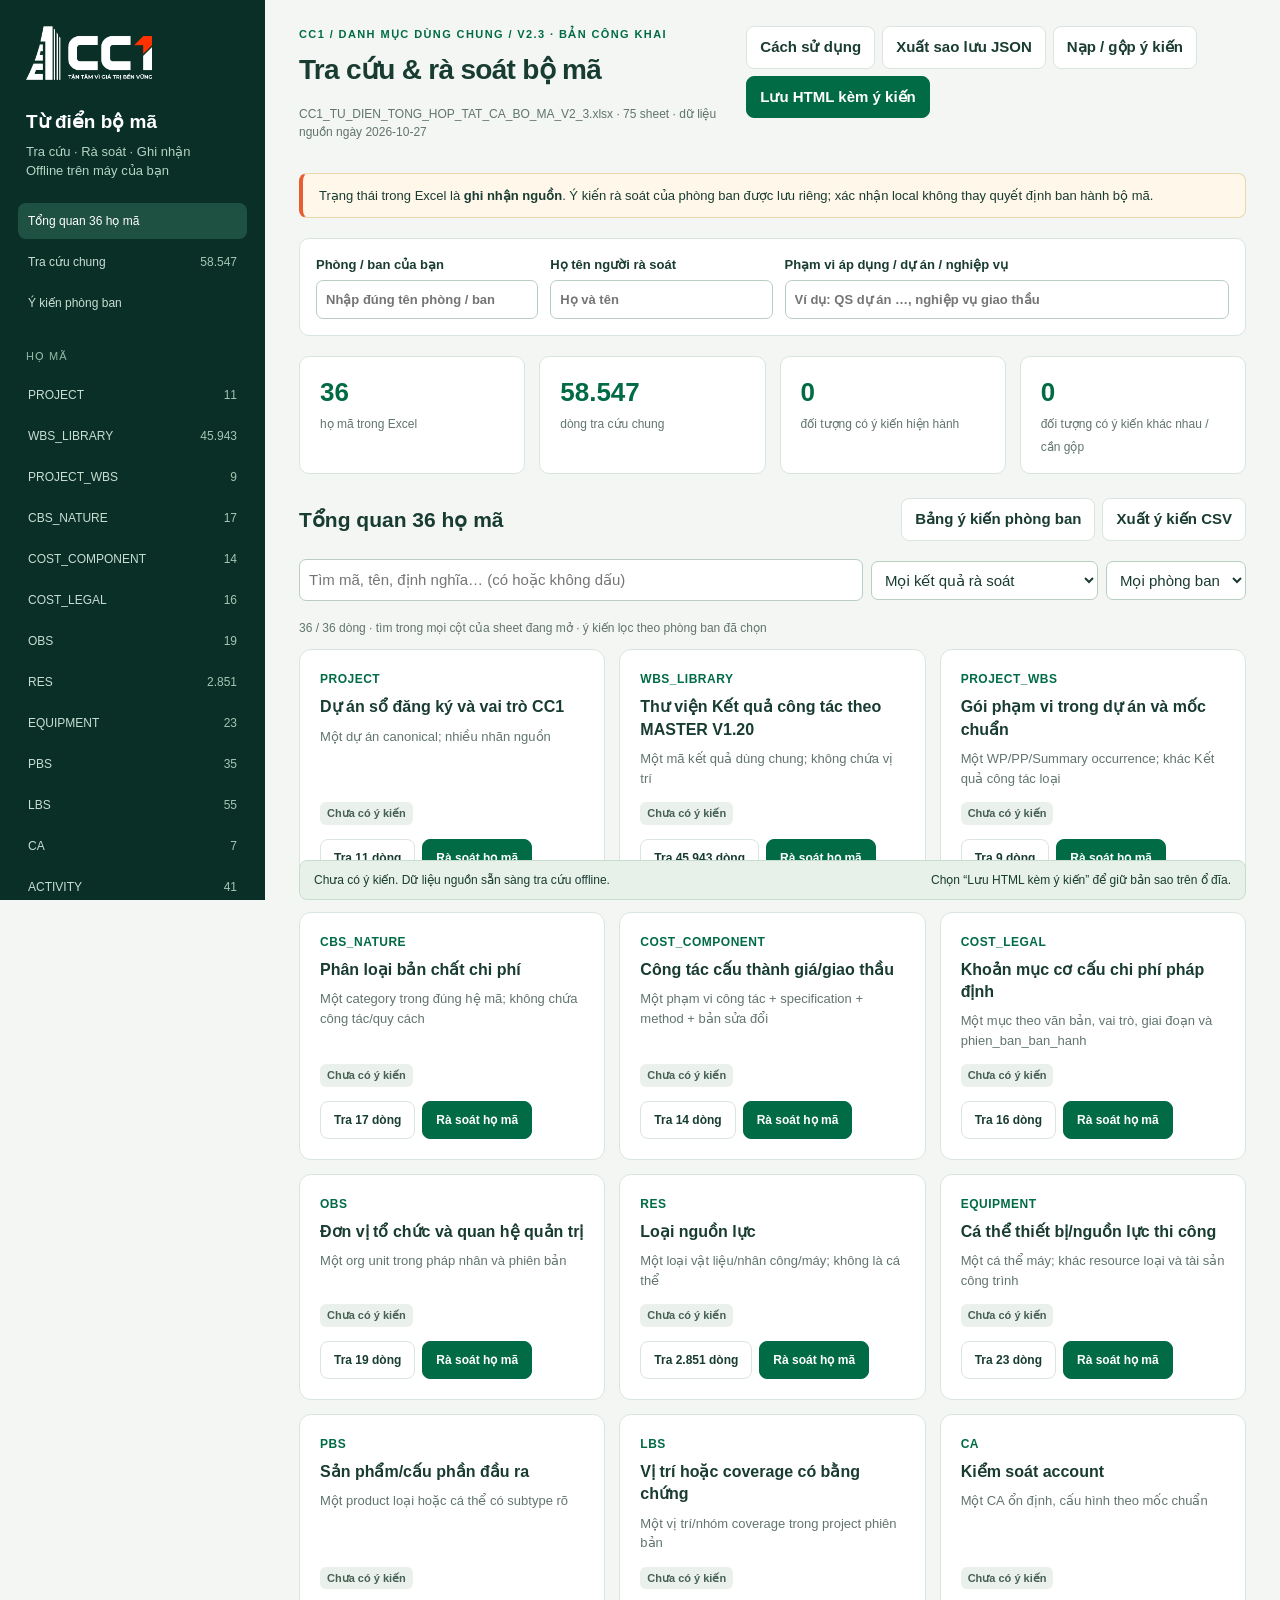
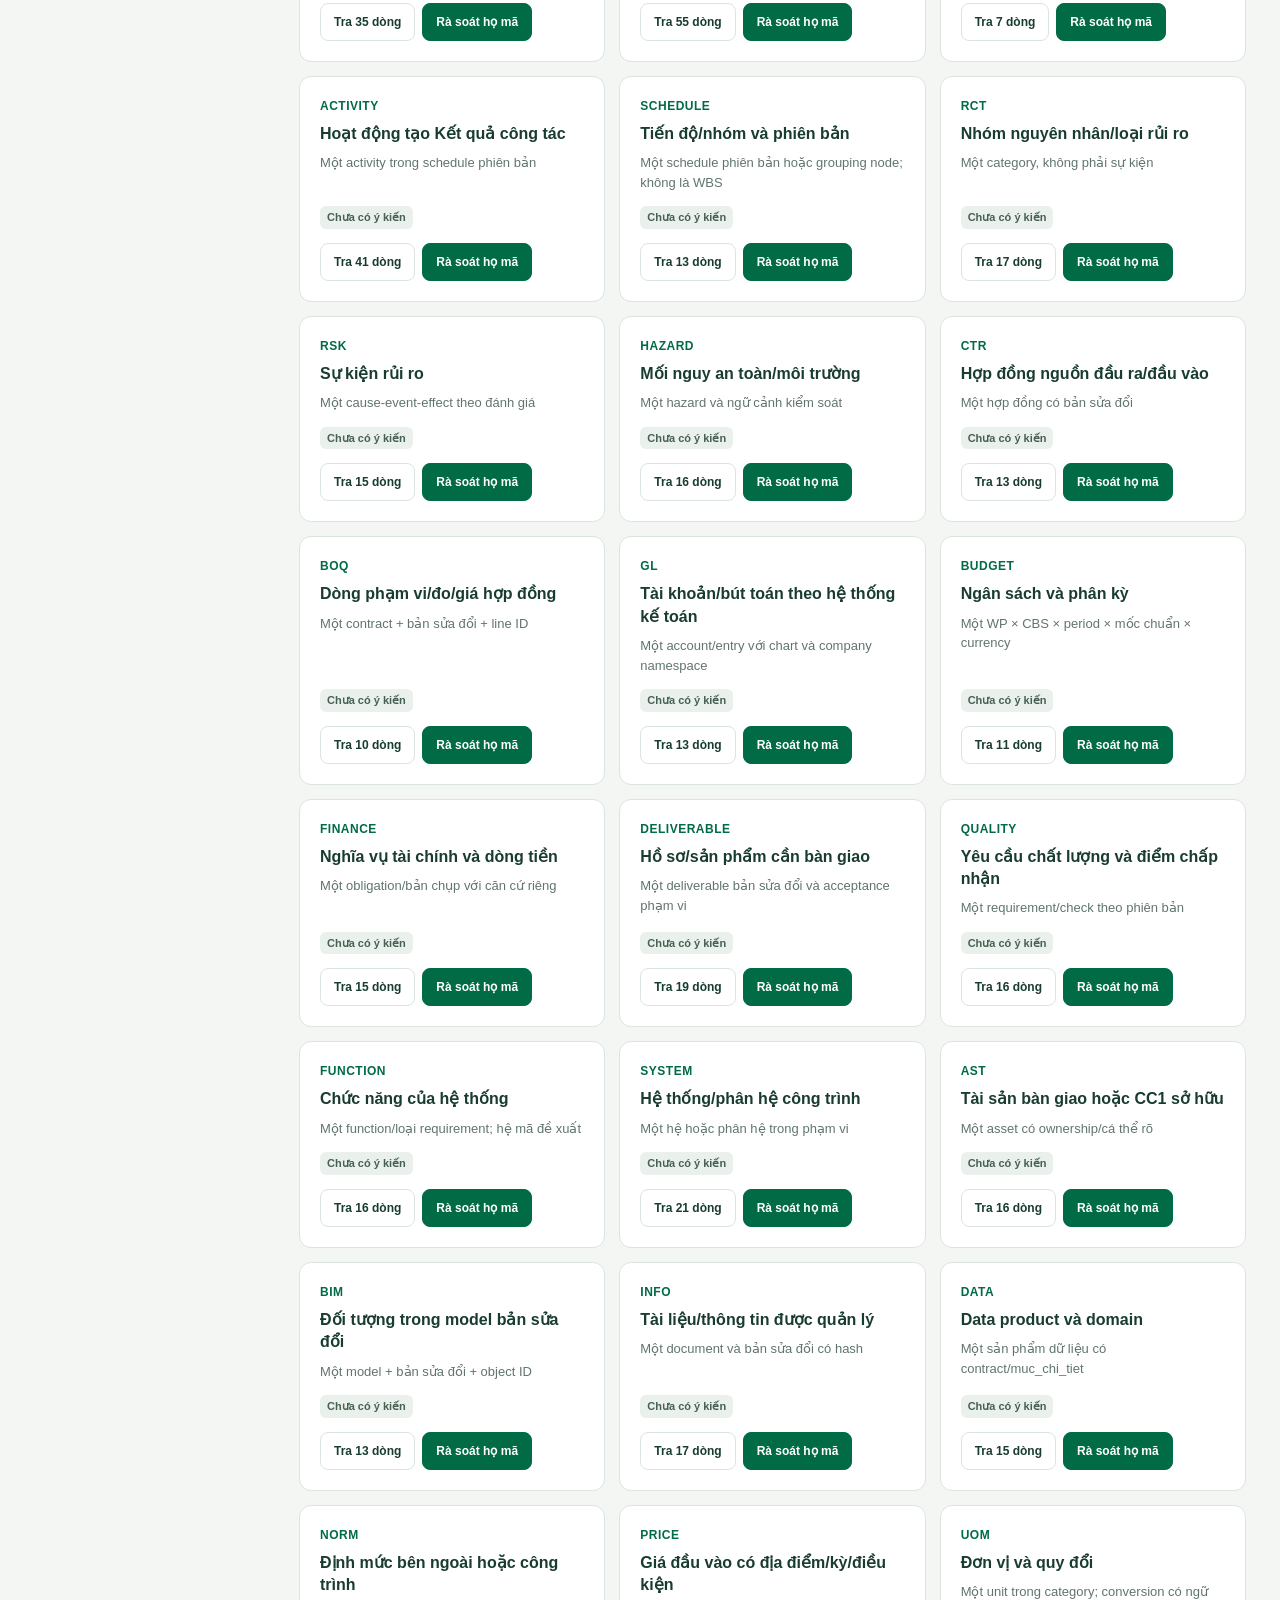
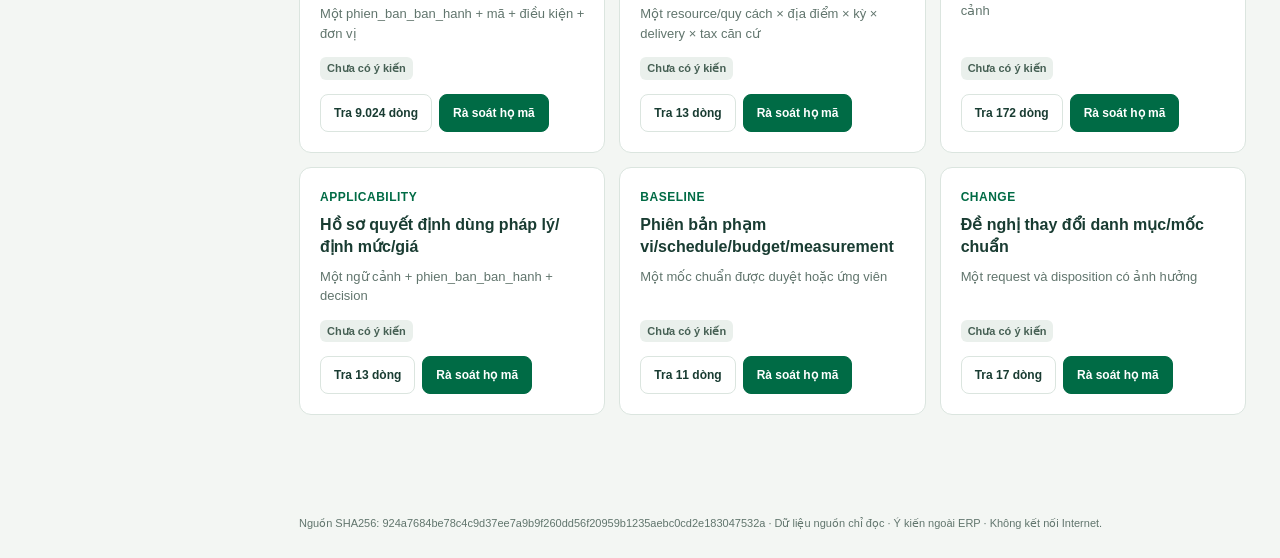
==== docs/index.html @ 9c6f1ea4 "Thêm từ điển bộ mã CC1 V2.3 dạng HTML chạy trên trình duyệt (GitHub Pages), bản công khai đã bỏ shee" ====
<!doctype html>
<html lang="vi"><head><meta charset="utf-8"><meta name="viewport" content="width=device-width,initial-scale=1">
<meta http-equiv="Content-Security-Policy" content="default-src 'none'; script-src 'unsafe-inline'; style-src 'unsafe-inline'; img-src data:; connect-src 'none'; object-src 'none'; base-uri 'none'; form-action 'none'">
<title>Từ điển bộ mã CC1</title>
<style>
:root{--green:#006b45;--dark:#092f26;--ink:#193c32;--muted:#61756d;--line:#dbe5df;--bg:#f3f6f3;--orange:#e85e32}*{box-sizing:border-box}body{margin:0;font:15px/1.5 'Segoe UI',Arial,sans-serif;color:var(--ink);background:var(--bg)}button,input,select,textarea{font:inherit}button{cursor:pointer;border:1px solid var(--line);background:white;color:var(--ink);border-radius:8px;padding:9px 13px;font-weight:600}button:hover{border-color:var(--green);background:#eff8f3}button:disabled{opacity:.45;cursor:default}.primary{background:var(--green);color:white;border-color:var(--green)}.primary:hover{background:#005036;color:white}:focus-visible{outline:3px solid #ed9e39;outline-offset:2px}input,select,textarea{border:1px solid #bacdc1;border-radius:7px;padding:9px;background:white;color:var(--ink);min-width:0}textarea{resize:vertical;width:100%}h1,h2,h3,p{margin-top:0}h1{font-size:28px;line-height:1.2;letter-spacing:-.7px}h2{font-size:21px}h3{font-size:16px}small,.muted{color:var(--muted);font-size:12px}.shell{display:grid;grid-template-columns:265px minmax(0,1fr);min-height:100vh}.sidebar{background:var(--dark);color:#fff;padding:26px 18px;position:sticky;top:0;height:100vh;overflow:auto}.sidebar img{width:126px;height:auto;margin:0 8px 22px}.sidebar h2{font-size:19px;margin:0 8px 5px}.sidebar p{color:#b5d4c4;margin:0 8px 22px;font-size:13px}.nav{display:flex;flex-direction:column;gap:5px}.nav button{text-align:left;border:0;background:transparent;color:#c9ded3;font-weight:500;display:flex;justify-content:space-between;gap:8px;font-size:12px;padding:9px 10px;overflow-wrap:anywhere}.nav button.active,.nav button:hover{background:#1e5141;color:white}.nav .count{color:#a4c6b4;font-variant-numeric:tabular-nums;white-space:nowrap}.navlabel{font-size:11px;letter-spacing:1px;color:#91b9a3;margin:22px 8px 8px}.main{padding:26px 34px;min-width:0}.top{display:flex;justify-content:space-between;align-items:flex-start;gap:20px}.eyebrow{color:var(--green);font-size:11px;font-weight:700;letter-spacing:1.4px;margin-bottom:10px}.actions{display:flex;gap:7px;flex-wrap:wrap}.notice{background:#fff7e9;border:1px solid #ead7ae;border-left:4px solid var(--orange);padding:12px 16px;border-radius:8px;margin:20px 0;font-size:13px}.identity{background:white;border:1px solid var(--line);padding:16px;display:grid;grid-template-columns:1fr 1fr 2fr;gap:12px;border-radius:10px}.field{display:flex;flex-direction:column;gap:5px;font-size:13px;font-weight:600}.stats{display:grid;grid-template-columns:repeat(4,1fr);gap:14px;margin:20px 0}.stat{padding:16px 20px;background:white;border:1px solid var(--line);border-radius:10px}.stat strong{display:block;font-size:26px;color:var(--green)}.stat span{font-size:12px;color:var(--muted)}.toolbar{display:flex;gap:8px;flex-wrap:wrap;margin:18px 0;align-items:center}.toolbar input{flex:1;min-width:180px}.toolbar select{max-width:230px}.card{background:white;border:1px solid var(--line);border-radius:12px;padding:20px}.familygrid{display:grid;grid-template-columns:repeat(3,minmax(0,1fr));gap:14px}.familycard{display:flex;flex-direction:column}.familycard .code{font-size:12px;letter-spacing:.5px;font-weight:700;color:var(--green)}.familycard h3{margin:8px 0;line-height:1.4}.familycard p{font-size:13px;color:var(--muted);flex:1}.familycard .actions button{font-size:12px}.badge{display:inline-block;border-radius:6px;padding:3px 7px;background:#eaf0ec;color:#466054;font-size:11px;font-weight:600;max-width:100%;overflow-wrap:anywhere}.badge.good{background:#e2f2e8;color:#16633b}.badge.bad{background:#f9e5e1;color:#a12e24}.badge.warn{background:#fff0ce;color:#825800}.badge.draft{background:#eaf0fa;color:#375987}.tablewrap{background:white;border:1px solid var(--line);border-radius:10px;overflow:auto}table{width:100%;border-collapse:collapse}th{background:#edf3ef;text-align:left;padding:13px 12px;font-size:12px;position:sticky;top:0;white-space:normal}td{padding:12px;border-top:1px solid #e8eeea;vertical-align:top;font-size:13px;overflow-wrap:anywhere;max-width:350px}td button{font-size:12px;padding:6px 8px}.mono{font-family:Consolas,monospace;font-size:12px}.pager{display:flex;justify-content:space-between;align-items:center;gap:10px;margin:14px 0}.pager .actions{align-items:center}.empty{padding:40px;text-align:center;color:var(--muted)}#statusbar{position:sticky;bottom:0;display:flex;justify-content:space-between;gap:14px;background:#e7f1e9;border:1px solid #c6ddce;padding:10px 14px;border-radius:8px;margin-top:24px;font-size:12px;z-index:2}#statusbar.error{background:#fbe5e1;color:#9b241b;border-color:#e3b3ab}dialog{border:0;padding:0;border-radius:15px;color:var(--ink);width:min(820px,96vw);max-height:92vh;box-shadow:0 25px 90px #092f2660}dialog::backdrop{background:#09271ecc}.dialoghead{position:sticky;top:0;z-index:2;background:white;border-bottom:1px solid var(--line);padding:18px 24px;display:flex;justify-content:space-between;gap:20px}.dialoghead h2{margin:0}.dialogbody{padding:24px;overflow-wrap:anywhere}.detailgrid{display:grid;grid-template-columns:210px minmax(0,1fr);gap:0;border:1px solid var(--line);border-radius:9px;overflow:hidden;margin:16px 0}.detailgrid dt,.detailgrid dd{margin:0;padding:9px 12px;border-bottom:1px solid var(--line);font-size:13px;white-space:pre-wrap}.detailgrid dt{background:#f1f5f2;font-weight:600}.reviewbox{border-top:3px solid var(--green);padding-top:20px;margin-top:24px}.reviewbox .field{margin-bottom:14px}.historyitem{background:#f1f5f2;border-radius:9px;padding:12px;margin:10px 0;white-space:pre-wrap;font-size:13px}.hint{font-size:12px;color:var(--muted);margin:6px 0 14px}.hidden{display:none!important}#resultInfo{font-size:12px;color:var(--muted)}.sectiontitle{display:flex;align-items:center;gap:12px;justify-content:space-between;margin:24px 0 12px}.sectiontitle h2{margin:0}.footer{margin-top:22px;font-size:11px;color:var(--muted)}#busy{position:fixed;inset:0;z-index:40;background:#f4f8f3f5;display:grid;place-content:center;text-align:center}#busy strong{font-size:22px;color:var(--green)}.close{font-size:20px;line-height:1}#importInput{display:none}@media(max-width:1050px){.familygrid{grid-template-columns:repeat(2,minmax(0,1fr))}.main{padding:22px}.top{display:block}.top>.actions{margin-top:12px}.identity{grid-template-columns:1fr 1fr}.identity .field:last-child{grid-column:1/-1}}@media(max-width:700px){.shell{display:block}.sidebar{position:relative;height:auto;padding:18px}.sidebar img{width:95px;margin-bottom:8px}.sidebar p{margin-bottom:10px}.nav{max-height:180px;overflow:auto;display:grid;grid-template-columns:1fr 1fr}.navlabel{grid-column:1/-1;margin-top:10px}.main{padding:18px 14px}.familygrid{grid-template-columns:1fr}.stats{grid-template-columns:1fr 1fr;gap:8px}.stat{padding:12px}.identity{grid-template-columns:1fr}.identity .field:last-child{grid-column:auto}.detailgrid{grid-template-columns:1fr}.detailgrid dt{border-bottom:0}.toolbar select{max-width:100%;flex:1}.pager{align-items:flex-start;flex-direction:column}h1{font-size:25px}.dialogbody{padding:16px}#statusbar{position:static;flex-direction:column}.top .actions button{font-size:12px}.tablewrap table{min-width:650px}}@media print{.sidebar,.identity,.actions,.toolbar,#statusbar,.pager,dialog{display:none!important}.shell{display:block}.main{padding:0}.familygrid{grid-template-columns:repeat(2,1fr)}.card{break-inside:avoid}.tablewrap{overflow:visible}.notice{font-size:10px}body{background:white}}
</style></head><body>
<div id="busy"><strong>CC1 · Đang mở từ điển</strong><p>Dữ liệu nằm ngay trong file, không cần Internet.</p><div id="busyText"></div></div>
<div class="shell"><aside class="sidebar"><img src="[data-uri]" alt="CC1"><h2>Từ điển bộ mã</h2><p>Tra cứu · Rà soát · Ghi nhận<br>Offline trên máy của bạn</p><nav id="nav" class="nav" aria-label="Danh mục tra cứu"></nav></aside>
<main class="main"><div class="top"><div><div class="eyebrow">CC1 / DANH MỤC DÙNG CHUNG / V2.3 · BẢN CÔNG KHAI</div><h1>Tra cứu & rà soát bộ mã</h1><p class="muted" id="sourceInfo"></p></div><div class="actions"><button id="helpBtn">Cách sử dụng</button><button id="jsonBtn">Xuất sao lưu JSON</button><button id="importBtn">Nạp / gộp ý kiến</button><button id="htmlBtn" class="primary">Lưu HTML kèm ý kiến</button></div></div>
<div class="notice">Trạng thái trong Excel là <b>ghi nhận nguồn</b>. Ý kiến rà soát của phòng ban được lưu riêng; xác nhận local không thay quyết định ban hành bộ mã.</div>
<section class="identity" aria-label="Người rà soát"><label class="field">Phòng / ban của bạn<input id="department" maxlength="120" placeholder="Nhập đúng tên phòng / ban" list="deptList"><datalist id="deptList"></datalist></label><label class="field">Họ tên người rà soát<input id="reviewer" maxlength="120" placeholder="Họ và tên"></label><label class="field">Phạm vi áp dụng / dự án / nghiệp vụ<input id="context" maxlength="1000" placeholder="Ví dụ: QS dự án …, nghiệp vụ giao thầu"></label></section>
<section class="stats" aria-label="Tổng hợp"><div class="stat"><strong id="statFamily">36</strong><span>họ mã trong Excel</span></div><div class="stat"><strong id="statRows">—</strong><span>dòng tra cứu chung</span></div><div class="stat"><strong id="statReviewed">0</strong><span>đối tượng có ý kiến hiện hành</span></div><div class="stat"><strong id="statConflict">0</strong><span>đối tượng có ý kiến khác nhau / cần gộp</span></div></section>
<div class="sectiontitle"><h2 id="viewTitle">Tổng quan 36 họ mã</h2><div class="actions"><button id="sheetReviewBtn" class="hidden">Rà soát cả họ mã / sheet</button><button id="reportBtn">Bảng ý kiến phòng ban</button><button id="csvBtn">Xuất ý kiến CSV</button></div></div>
<div class="toolbar"><input id="search" type="search" placeholder="Tìm mã, tên, định nghĩa… (có hoặc không dấu)" aria-label="Tìm kiếm"><select id="familyFilter" aria-label="Lọc họ mã"><option value="">Tất cả họ mã</option></select><select id="statusFilter" aria-label="Lọc kết quả rà soát"><option value="">Mọi kết quả rà soát</option><option value="NONE">Chưa có ý kiến</option><option value="PHU_HOP">Phù hợp</option><option value="CAN_DIEU_CHINH">Cần điều chỉnh</option><option value="KHONG_PHU_HOP">Không phù hợp</option><option value="KHONG_AP_DUNG">Không áp dụng</option><option value="CONFLICT">Ý kiến khác nhau / xung đột</option></select><select id="deptFilter" aria-label="Lọc phòng ban"><option value="">Mọi phòng ban</option></select></div>
<p id="resultInfo"></p><div id="content"></div><div class="pager" id="pager"></div>
<div id="statusbar" role="status" aria-live="polite"><span id="saveStatus">Chưa có ý kiến rà soát.</span><span>Chọn “Lưu HTML kèm ý kiến” để giữ bản sao trên ổ đĩa.</span></div><div class="footer" id="footer"></div></main></div>
<dialog id="detail"><div class="dialoghead"><div><div class="eyebrow" id="detailType"></div><h2 id="detailTitle"></h2></div><button class="close" id="closeDetail" aria-label="Đóng chi tiết">×</button></div><div class="dialogbody"><p id="detailLocator" class="mono"></p><div id="detailActions" class="actions"></div><dl id="detailFields" class="detailgrid"></dl><section class="reviewbox"><h2>Ý kiến của phòng ban</h2><p class="hint" id="reviewIdentity"></p><div id="currentHeads"></div><label class="field">Kết quả rà soát<select id="reviewStatus"><option value="">— Chọn kết quả —</option><option value="PHU_HOP">Phù hợp</option><option value="CAN_DIEU_CHINH">Cần điều chỉnh</option><option value="KHONG_PHU_HOP">Không phù hợp</option><option value="KHONG_AP_DUNG">Không áp dụng</option></select></label><label class="field">Nhận xét / lý do / căn cứ<textarea id="reviewNote" rows="3" maxlength="6000" placeholder="Nêu phần phù hợp, chưa phù hợp, dẫn chứng…"></textarea></label><label class="field">Đề xuất thay đổi (nếu có)<textarea id="reviewProposal" rows="3" maxlength="6000" placeholder="Đề xuất tên, định nghĩa, phạm vi, quan hệ… Không sửa mã nguồn."></textarea></label><label><input type="checkbox" id="ack"> Tôi xác nhận đây là ý kiến của tôi cho phạm vi đã khai báo.</label><p class="hint">Tên và phòng ban do người dùng tự khai; đây là xác nhận rà soát local, không phải chữ ký/phê duyệt điện tử.</p><div class="actions"><button id="draftBtn">Lưu nháp</button><button id="confirmBtn" class="primary">Xác nhận ý kiến</button></div><p id="reviewError" role="alert"></p><h3 style="margin-top:24px">Lịch sử của đối tượng này</h3><div id="history"></div></section></div></dialog>
<dialog id="help"><div class="dialoghead"><h2>Sử dụng offline và giữ kết quả</h2><button id="closeHelp" class="close" aria-label="Đóng hướng dẫn">×</button></div><div class="dialogbody"><ol><li>Mở file HTML bằng Chrome hoặc Edge. Không cần cài app, server hay đăng nhập.</li><li>Nhập <b>phòng ban, họ tên, phạm vi áp dụng</b> ở đầu trang.</li><li>Chọn một họ mã hoặc tra chung, tìm có/không dấu. Mở “Chi tiết / rà soát” để xem mọi cột của dòng Excel và nguồn.</li><li>Chọn kết quả, ghi nhận xét/căn cứ và đề xuất. “Lưu nháp” để làm tiếp; đánh dấu xác nhận và bấm “Xác nhận ý kiến” khi đã rà soát.</li><li><b>Trình duyệt tự nhớ</b> ý kiến trên cùng máy/profile và vị trí file. Dữ liệu có thể mất nếu xóa dữ liệu trình duyệt, dùng ẩn danh hoặc đổi vị trí file. Nếu bộ nhớ bị chặn/quá đầy, trang sẽ báo đỏ.</li><li><b>Trước khi đóng: bấm “Lưu HTML kèm ý kiến”</b>, chọn vị trí lưu. File tải xuống chứa cả từ điển và toàn bộ lịch sử ý kiến hiện có. Mở bản này để tiếp tục trên máy khác. “Xuất sao lưu JSON” tạo bản sao nhẹ để lưu/gửi gộp; CSV dùng đọc bằng Excel, không dùng khôi phục.</li><li>Mỗi phòng ban dùng một bản offline. Người tổng hợp dùng “Nạp / gộp ý kiến” với các file JSON. Cùng ID thì không nhân đôi; dữ liệu khác phiên bản Excel bị từ chối. Các nhánh sửa song song được giữ, không tự chọn bản mới nhất. Mở đối tượng và lưu ý kiến mới có nhận xét để giải quyết nhánh của cùng phòng ban.</li><li>“Bảng ý kiến phòng ban” cho xem các ý kiến hiện hành; “Lịch sử” trong chi tiết giữ cả bản trước. Các phòng ban khác ý kiến vẫn hiện riêng, không tự hợp thức hóa thành phê duyệt chung.</li></ol><p><b>Phạm vi dữ liệu:</b> giữ nguyên nội dung nguồn, gồm cả những chỗ Excel ghi “đã duyệt”, “đang mở” hoặc trạng thái khác nhau. Không tự sửa nguồn, ban hành mã, ghi ERP hoặc đồng bộ Internet. Ngày/giờ theo máy local.</p><p>Không nạp lại file HTML của phòng ban khác để gộp: yêu cầu họ xuất JSON, rồi dùng nút nạp. Bản HTML lưu lại là ảnh chụp offline có thể tiếp tục sử dụng.</p><p id="helpSource" class="mono"></p></div></dialog>
<input type="file" id="importInput" accept=".json,application/json">
<script id="dataset" type="application/json">{"meta":{"title":"Từ điển bộ mã CC1","file":"CC1_TU_DIEN_TONG_HOP_TAT_CA_BO_MA_V2_3.xlsx","sha256":"924a7684be78c4c9d37ee7a9b9f260dd56f20959b1235aebc0cd2e183047532a","version":"2.3","built":"2026-10-27","edition":"PUBLIC","droppedSheets":["BO_SUNG_V2_1","MAP_PAKD_V2_2","QS_DUYET_V2_3","RA_SOAT_AB_BB"],"maskedContractRefs":20,"sheets":[{"id":"00_TONG_QUAN","count":71,"maxRow":79,"columns":4,"family":null,"headerRow":0},{"id":"00_HUONG_DAN","count":18,"maxRow":19,"columns":2,"family":null,"headerRow":1},{"id":"BO_SUNG_V2_2","count":429,"maxRow":432,"columns":8,"family":null,"headerRow":1},{"id":"TRUNG_LAP_V2_3","count":247,"maxRow":253,"columns":7,"family":null,"headerRow":1},{"id":"KIEM_TRA_LIEN_THONG_V2_3","count":25,"maxRow":28,"columns":5,"family":null,"headerRow":1},{"id":"01_MUC_LUC","count":78,"maxRow":79,"columns":4,"family":null,"headerRow":1},{"id":"02_BO_MA_27","count":27,"maxRow":28,"columns":9,"family":null,"headerRow":1},{"id":"03_HO_MA_36","count":36,"maxRow":37,"columns":7,"family":null,"headerRow":1},{"id":"04_TRA_CUU","count":58547,"maxRow":58548,"columns":10,"family":null,"headerRow":1},{"id":"D01_PROJECT","count":11,"maxRow":12,"columns":21,"family":"PROJECT","headerRow":1},{"id":"D02_WBS_LIBRARY","count":45943,"maxRow":45944,"columns":26,"family":"WBS_LIBRARY","headerRow":1},{"id":"D03_PROJECT_WBS","count":9,"maxRow":10,"columns":21,"family":"PROJECT_WBS","headerRow":1},{"id":"D04_CBS_NATURE","count":17,"maxRow":18,"columns":21,"family":"CBS_NATURE","headerRow":1},{"id":"D05_COST_COMPONENT","count":14,"maxRow":15,"columns":21,"family":"COST_COMPONENT","headerRow":1},{"id":"D06_COST_LEGAL","count":16,"maxRow":17,"columns":21,"family":"COST_LEGAL","headerRow":1},{"id":"D07_OBS","count":19,"maxRow":20,"columns":21,"family":"OBS","headerRow":1},{"id":"D08_RES","count":2851,"maxRow":2852,"columns":21,"family":"RES","headerRow":1},{"id":"D09_EQUIPMENT","count":23,"maxRow":24,"columns":21,"family":"EQUIPMENT","headerRow":1},{"id":"D10_PBS","count":35,"maxRow":36,"columns":21,"family":"PBS","headerRow":1},{"id":"D11_LBS","count":55,"maxRow":56,"columns":21,"family":"LBS","headerRow":1},{"id":"D12_CA","count":7,"maxRow":8,"columns":21,"family":"CA","headerRow":1},{"id":"D13_ACTIVITY","count":41,"maxRow":42,"columns":21,"family":"ACTIVITY","headerRow":1},{"id":"D14_SCHEDULE","count":13,"maxRow":14,"columns":21,"family":"SCHEDULE","headerRow":1},{"id":"D15_RCT","count":17,"maxRow":18,"columns":21,"family":"RCT","headerRow":1},{"id":"D16_RSK","count":15,"maxRow":16,"columns":21,"family":"RSK","headerRow":1},{"id":"D17_HAZARD","count":16,"maxRow":17,"columns":21,"family":"HAZARD","headerRow":1},{"id":"D18_CTR","count":13,"maxRow":14,"columns":21,"family":"CTR","headerRow":1},{"id":"D19_BOQ","count":10,"maxRow":11,"columns":21,"family":"BOQ","headerRow":1},{"id":"D20_GL","count":13,"maxRow":14,"columns":21,"family":"GL","headerRow":1},{"id":"D21_BUDGET","count":11,"maxRow":12,"columns":21,"family":"BUDGET","headerRow":1},{"id":"D22_FINANCE","count":15,"maxRow":16,"columns":21,"family":"FINANCE","headerRow":1},{"id":"D23_DELIVERABLE","count":19,"maxRow":20,"columns":21,"family":"DELIVERABLE","headerRow":1},{"id":"D24_QUALITY","count":16,"maxRow":17,"columns":21,"family":"QUALITY","headerRow":1},{"id":"D25_FUNCTION","count":16,"maxRow":17,"columns":21,"family":"FUNCTION","headerRow":1},{"id":"D26_SYSTEM","count":21,"maxRow":22,"columns":21,"family":"SYSTEM","headerRow":1},{"id":"D27_AST","count":16,"maxRow":17,"columns":21,"family":"AST","headerRow":1},{"id":"D28_BIM","count":13,"maxRow":14,"columns":21,"family":"BIM","headerRow":1},{"id":"D29_INFO","count":17,"maxRow":18,"columns":21,"family":"INFO","headerRow":1},{"id":"D30_DATA","count":15,"maxRow":16,"columns":21,"family":"DATA","headerRow":1},{"id":"D31_NORM","count":9024,"maxRow":9025,"columns":21,"family":"NORM","headerRow":1},{"id":"D32_PRICE","count":13,"maxRow":14,"columns":21,"family":"PRICE","headerRow":1},{"id":"D33_UOM","count":172,"maxRow":173,"columns":21,"family":"UOM","headerRow":1},{"id":"D34_APPLICABILITY","count":13,"maxRow":14,"columns":21,"family":"APPLICABILITY","headerRow":1},{"id":"D35_BASELINE","count":11,"maxRow":12,"columns":21,"family":"BASELINE","headerRow":1},{"id":"D36_CHANGE","count":17,"maxRow":18,"columns":21,"family":"CHANGE","headerRow":1},{"id":"NGANH_PROFILE","count":15,"maxRow":16,"columns":8,"family":null,"headerRow":1},{"id":"PHU_NGHIEP_VU","count":30,"maxRow":31,"columns":8,"family":null,"headerRow":1},{"id":"QH_LOAI","count":53,"maxRow":54,"columns":7,"family":null,"headerRow":1},{"id":"QH_NGUON","count":40,"maxRow":41,"columns":11,"family":null,"headerRow":1},{"id":"QH_MA","count":159332,"maxRow":159333,"columns":15,"family":null,"headerRow":1},{"id":"DM_NHA_NUOC","count":8951,"maxRow":8952,"columns":13,"family":null,"headerRow":1},{"id":"DM_HAO_PHI","count":53247,"maxRow":53248,"columns":15,"family":null,"headerRow":1},{"id":"DM_PL7_TRANG","count":180,"maxRow":181,"columns":8,"family":null,"headerRow":1},{"id":"DM_PL7_BANG_RAW","count":1339,"maxRow":1340,"columns":20,"family":null,"headerRow":1},{"id":"DM_PL8_TRANG","count":48,"maxRow":49,"columns":8,"family":null,"headerRow":1},{"id":"DM_PL8_BANG_RAW","count":274,"maxRow":275,"columns":21,"family":null,"headerRow":1},{"id":"NGUON_PDF","count":11,"maxRow":12,"columns":7,"family":null,"headerRow":1},{"id":"MAP_WBS_DM","count":1740,"maxRow":1741,"columns":26,"family":null,"headerRow":1},{"id":"MAP_COVERAGE","count":587,"maxRow":588,"columns":9,"family":null,"headerRow":1},{"id":"THU_VIEN_SNAPSHOT","count":21,"maxRow":22,"columns":6,"family":null,"headerRow":1},{"id":"CBS_NGUON_4_SCHEME","count":24,"maxRow":25,"columns":6,"family":null,"headerRow":1},{"id":"TRUONG_DU_LIEU","count":1208,"maxRow":1209,"columns":7,"family":null,"headerRow":1},{"id":"MAP_ODOO_NGUON","count":1208,"maxRow":1209,"columns":11,"family":null,"headerRow":1},{"id":"RULE_NGUON","count":26,"maxRow":27,"columns":5,"family":null,"headerRow":1},{"id":"XUNG_DOT","count":3,"maxRow":4,"columns":5,"family":null,"headerRow":1},{"id":"CAN_XU_LY","count":8852,"maxRow":8853,"columns":5,"family":null,"headerRow":1},{"id":"QS_REVIEW","count":0,"maxRow":101,"columns":13,"family":null,"headerRow":1},{"id":"MAP_CPGT_TUKHOA","count":88,"maxRow":89,"columns":11,"family":null,"headerRow":1},{"id":"QA_KIEM_TRA","count":46,"maxRow":54,"columns":5,"family":null,"headerRow":1},{"id":"DM_PL7_DINH_MUC","count":1287,"maxRow":1288,"columns":14,"family":null,"headerRow":1},{"id":"DM_PL8_DINH_MUC","count":1446,"maxRow":1447,"columns":9,"family":null,"headerRow":1},{"id":"MA_TRAN_HO_MA","count":48,"maxRow":51,"columns":37,"family":null,"headerRow":0},{"id":"MA_TRAN_QUAN_HE","count":88,"maxRow":89,"columns":9,"family":null,"headerRow":1},{"id":"MA_TRAN_BO_MA","count":14,"maxRow":16,"columns":12,"family":null,"headerRow":0},{"id":"TU_DIEN_ANH_VIET","count":222,"maxRow":227,"columns":3,"family":null,"headerRow":2}],"links":{"2":["D01_PROJECT",2],"3":["D02_WBS_LIBRARY",2],"4":["D03_PROJECT_WBS",2],"5":["D04_CBS_NATURE",2],"6":["D05_COST_COMPONENT",2],"7":["D06_COST_LEGAL",2],"8":["D07_OBS",2],"9":["D08_RES",2],"10":["D09_EQUIPMENT",2],"11":["D10_PBS",2],"12":["D11_LBS",2],"13":["D12_CA",2],"14":["D13_ACTIVITY",2],"15":["D14_SCHEDULE",2],"16":["D15_RCT",2],"17":["D16_RSK",2],"18":["D17_HAZARD",2],"19":["D18_CTR",2],"20":["D19_BOQ",2],"21":["D20_GL",2],"22":["D21_BUDGET",2],"23":["D22_FINANCE",2],"24":["D23_DELIVERABLE",2],"25":["D24_QUALITY",2],"26":["D25_FUNCTION",2],"27":["D26_SYSTEM",2],"28":["D27_AST",2],"29":["D28_BIM",2],"30":["D29_INFO",2],"31":["D30_DATA",2],"32":["D31_NORM",2],"33":["D32_PRICE",2],"34":["D33_UOM",2],"35":["D34_APPLICABILITY",2],"36":["D35_BASELINE",2],"37":["D36_CHANGE",2],"38":["D02_WBS_LIBRARY",3],"39":["D02_WBS_LIBRARY",4],"40":["D02_WBS_LIBRARY",5],"41":["D02_WBS_LIBRARY",6],"42":["D02_WBS_LIBRARY",7],"43":["D02_WBS_LIBRARY",8],"44":["D02_WBS_LIBRARY",9],"45":["D02_WBS_LIBRARY",10],"46":["D02_WBS_LIBRARY",11],"47":["D02_WBS_LIBRARY",12],"48":["D02_WBS_LIBRARY",13],"49":["D02_WBS_LIBRARY",14],"50":["D02_WBS_LIBRARY",15],"51":["D02_WBS_LIBRARY",16],"52":["D02_WBS_LIBRARY",17],"53":["D02_WBS_LIBRARY",18],"54":["D02_WBS_LIBRARY",19],"55":["D02_WBS_LIBRARY",20],"56":["D02_WBS_LIBRARY",21],"57":["D02_WBS_LIBRARY",22],"58":["D02_WBS_LIBRARY",23],"59":["D02_WBS_LIBRARY",24],"60":["D02_WBS_LIBRARY",25],"61":["D02_WBS_LIBRARY",26],"62":["D02_WBS_LIBRARY",27],"63":["D02_WBS_LIBRARY",28],"64":["D02_WBS_LIBRARY",29],"65":["D02_WBS_LIBRARY",30],"66":["D02_WBS_LIBRARY",31],"67":["D02_WBS_LIBRARY",32],"68":["D02_WBS_LIBRARY",33],"69":["D02_WBS_LIBRARY",34],"70":["D02_WBS_LIBRARY",35],"71":["D02_WBS_LIBRARY",36],"72":["D02_WBS_LIBRARY",37],"73":["D02_WBS_LIBRARY",38],"74":["D02_WBS_LIBRARY",39],"75":["D02_WBS_LIBRARY",40],"76":["D02_WBS_LIBRARY",41],"77":["D02_WBS_LIBRARY",42],"78":["D02_WBS_LIBRARY",43],"79":["D02_WBS_LIBRARY",44],"80":["D02_WBS_LIBRARY",45],"81":["D02_WBS_LIBRARY",46],"82":["D02_WBS_LIBRARY",47],"83":["D02_WBS_LIBRARY",48],"84":["D02_WBS_LIBRARY",49],"85":["D02_WBS_LIBRARY",50],"86":["D02_WBS_LIBRARY",51],"87":["D02_WBS_LIBRARY",52],"88":["D02_WBS_LIBRARY",53],"89":["D02_WBS_LIBRARY",54],"90":["D02_WBS_LIBRARY",55],"91":["D02_WBS_LIBRARY",56],"92":["D02_WBS_LIBRARY",57],"93":["D02_WBS_LIBRARY",58],"94":["D02_WBS_LIBRARY",59],"95":["D02_WBS_LIBRARY",60],"96":["D02_WBS_LIBRARY",61],"97":["D02_WBS_LIBRARY",62],"98":["D02_WBS_LIBRARY",63],"99":["D02_WBS_LIBRARY",64],"100":["D02_WBS_LIBRARY",65],"101":["D02_WBS_LIBRARY",66],"102":["D02_WBS_LIBRARY",67],"103":["D02_WBS_LIBRARY",68],"104":["D02_WBS_LIBRARY",69],"105":["D02_WBS_LIBRARY",70],"106":["D02_WBS_LIBRARY",71],"107":["D02_WBS_LIBRARY",72],"108":["D02_WBS_LIBRARY",73],"109":["D02_WBS_LIBRARY",74],"110":["D02_WBS_LIBRARY",75],"111":["D02_WBS_LIBRARY",76],"112":["D02_WBS_LIBRARY",77],"113":["D02_WBS_LIBRARY",78],"114":["D02_WBS_LIBRARY",79],"115":["D02_WBS_LIBRARY",80],"116":["D02_WBS_LIBRARY",81],"117":["D02_WBS_LIBRARY",82],"118":["D02_WBS_LIBRARY",83],"119":["D02_WBS_LIBRARY",84],"120":["D02_WBS_LIBRARY",85],"121":["D02_WBS_LIBRARY",86],"122":["D02_WBS_LIBRARY",87],"123":["D02_WBS_LIBRARY",88],"124":["D02_WBS_LIBRARY",89],"125":["D02_WBS_LIBRARY",90],"126":["D02_WBS_LIBRARY",91],"127":["D02_WBS_LIBRARY",92],"128":["D02_WBS_LIBRARY",93],"129":["D02_WBS_LIBRARY",94],"130":["D02_WBS_LIBRARY",95],"131":["D02_WBS_LIBRARY",96],"132":["D02_WBS_LIBRARY",97],"133":["D02_WBS_LIBRARY",98],"134":["D02_WBS_LIBRARY",99],"135":["D02_WBS_LIBRARY",100],"136":["D02_WBS_LIBRARY",101],"137":["D02_WBS_LIBRARY",102],"138":["D02_WBS_LIBRARY",103],"139":["D02_WBS_LIBRARY",104],"140":["D02_WBS_LIBRARY",105],"141":["D02_WBS_LIBRARY",106],"142":["D02_WBS_LIBRARY",107],"143":["D02_WBS_LIBRARY",108],"144":["D02_WBS_LIBRARY",109],"145":["D02_WBS_LIBRARY",110],"146":["D02_WBS_LIBRARY",111],"147":["D02_WBS_LIBRARY",112],"148":["D02_WBS_LIBRARY",113],"149":["D02_WBS_LIBRARY",114],"150":["D02_WBS_LIBRARY",115],"151":["D02_WBS_LIBRARY",116],"152":["D02_WBS_LIBRARY",117],"153":["D02_WBS_LIBRARY",118],"154":["D02_WBS_LIBRARY",119],"155":["D02_WBS_LIBRARY",120],"156":["D02_WBS_LIBRARY",121],"157":["D02_WBS_LIBRARY",122],"158":["D02_WBS_LIBRARY",123],"159":["D02_WBS_LIBRARY",124],"160":["D02_WBS_LIBRARY",125],"161":["D02_WBS_LIBRARY",126],"162":["D02_WBS_LIBRARY",127],"163":["D02_WBS_LIBRARY",128],"164":["D02_WBS_LIBRARY",129],"165":["D02_WBS_LIBRARY",130],"166":["D02_WBS_LIBRARY",131],"167":["D02_WBS_LIBRARY",132],"168":["D02_WBS_LIBRARY",133],"169":["D02_WBS_LIBRARY",134],"170":["D02_WBS_LIBRARY",135],"171":["D02_WBS_LIBRARY",136],"172":["D02_WBS_LIBRARY",137],"173":["D02_WBS_LIBRARY",138],"174":["D02_WBS_LIBRARY",139],"175":["D02_WBS_LIBRARY",140],"176":["D02_WBS_LIBRARY",141],"177":["D02_WBS_LIBRARY",142],"178":["D02_WBS_LIBRARY",143],"179":["D02_WBS_LIBRARY",144],"180":["D02_WBS_LIBRARY",145],"181":["D02_WBS_LIBRARY",146],"182":["D02_WBS_LIBRARY",147],"183":["D02_WBS_LIBRARY",148],"184":["D02_WBS_LIBRARY",149],"185":["D02_WBS_LIBRARY",150],"186":["D02_WBS_LIBRARY",151],"187":["D02_WBS_LIBRARY",152],"188":["D02_WBS_LIBRARY",153],"189":["D02_WBS_LIBRARY",154],"190":["D02_WBS_LIBRARY",155],"191":["D02_WBS_LIBRARY",156],"192":["D02_WBS_LIBRARY",157],"193":["D02_WBS_LIBRARY",158],"194":["D02_WBS_LIBRARY",159],"195":["D02_WBS_LIBRARY",160],"196":["D02_WBS_LIBRARY",161],"197":["D02_WBS_LIBRARY",162],"198":["D02_WBS_LIBRARY",163],"199":["D02_WBS_LIBRARY",164],"200":["D02_WBS_LIBRARY",165],"201":["D02_WBS_LIBRARY",166],"202":["D02_WBS_LIBRARY",167],"203":["D02_WBS_LIBRARY",168],"204":["D02_WBS_LIBRARY",169],"205":["D02_WBS_LIBRARY",170],"206":["D02_WBS_LIBRARY",171],"207":["D02_WBS_LIBRARY",172],"208":["D02_WBS_LIBRARY",173],"209":["D02_WBS_LIBRARY",174],"210":["D02_WBS_LIBRARY",175],"211":["D02_WBS_LIBRARY",176],"212":["D02_WBS_LIBRARY",177],"213":["D02_WBS_LIBRARY",178],"214":["D02_WBS_LIBRARY",179],"215":["D02_WBS_LIBRARY",180],"216":["D02_WBS_LIBRARY",181],"217":["D02_WBS_LIBRARY",182],"218":["D02_WBS_LIBRARY",183],"219":["D02_WBS_LIBRARY",184],"220":["D02_WBS_LIBRARY",185],"221":["D02_WBS_LIBRARY",186],"222":["D02_WBS_LIBRARY",187],"223":["D02_WBS_LIBRARY",188],"224":["D02_WBS_LIBRARY",189],"225":["D02_WBS_LIBRARY",190],"226":["D02_WBS_LIBRARY",191],"227":["D02_WBS_LIBRARY",192],"228":["D02_WBS_LIBRARY",193],"229":["D02_WBS_LIBRARY",194],"230":["D02_WBS_LIBRARY",195],"231":["D02_WBS_LIBRARY",196],"232":["D02_WBS_LIBRARY",197],"233":["D02_WBS_LIBRARY",198],"234":["D02_WBS_LIBRARY",199],"235":["D02_WBS_LIBRARY",200],"236":["D02_WBS_LIBRARY",201],"237":["D02_WBS_LIBRARY",202],"238":["D02_WBS_LIBRARY",203],"239":["D02_WBS_LIBRARY",204],"240":["D02_WBS_LIBRARY",205],"241":["D02_WBS_LIBRARY",206],"242":["D02_WBS_LIBRARY",207],"243":["D02_WBS_LIBRARY",208],"244":["D02_WBS_LIBRARY",209],"245":["D02_WBS_LIBRARY",210],"246":["D02_WBS_LIBRARY",211],"247":["D02_WBS_LIBRARY",212],"248":["D02_WBS_LIBRARY",213],"249":["D02_WBS_LIBRARY",214],"250":["D02_WBS_LIBRARY",215],"251":["D02_WBS_LIBRARY",216],"252":["D02_WBS_LIBRARY",217],"253":["D02_WBS_LIBRARY",218],"254":["D02_WBS_LIBRARY",219],"255":["D02_WBS_LIBRARY",220],"256":["D02_WBS_LIBRARY",221],"257":["D02_WBS_LIBRARY",222],"258":["D02_WBS_LIBRARY",223],"259":["D02_WBS_LIBRARY",224],"260":["D02_WBS_LIBRARY",225],"261":["D02_WBS_LIBRARY",226],"262":["D02_WBS_LIBRARY",227],"263":["D02_WBS_LIBRARY",228],"264":["D02_WBS_LIBRARY",229],"265":["D02_WBS_LIBRARY",230],"266":["D02_WBS_LIBRARY",231],"267":["D02_WBS_LIBRARY",232],"268":["D02_WBS_LIBRARY",233],"269":["D02_WBS_LIBRARY",234],"270":["D02_WBS_LIBRARY",235],"271":["D02_WBS_LIBRARY",236],"272":["D02_WBS_LIBRARY",237],"273":["D02_WBS_LIBRARY",238],"274":["D02_WBS_LIBRARY",239],"275":["D02_WBS_LIBRARY",240],"276":["D02_WBS_LIBRARY",241],"277":["D02_WBS_LIBRARY",242],"278":["D02_WBS_LIBRARY",243],"279":["D02_WBS_LIBRARY",244],"280":["D02_WBS_LIBRARY",245],"281":["D02_WBS_LIBRARY",246],"282":["D02_WBS_LIBRARY",247],"283":["D02_WBS_LIBRARY",248],"284":["D02_WBS_LIBRARY",249],"285":["D02_WBS_LIBRARY",250],"286":["D02_WBS_LIBRARY",251],"287":["D02_WBS_LIBRARY",252],"288":["D02_WBS_LIBRARY",253],"289":["D02_WBS_LIBRARY",254],"290":["D02_WBS_LIBRARY",255],"291":["D02_WBS_LIBRARY",256],"292":["D02_WBS_LIBRARY",257],"293":["D02_WBS_LIBRARY",258],"294":["D02_WBS_LIBRARY",259],"295":["D02_WBS_LIBRARY",260],"296":["D02_WBS_LIBRARY",261],"297":["D02_WBS_LIBRARY",262],"298":["D02_WBS_LIBRARY",263],"299":["D02_WBS_LIBRARY",264],"300":["D02_WBS_LIBRARY",265],"301":["D02_WBS_LIBRARY",266],"302":["D02_WBS_LIBRARY",267],"303":["D02_WBS_LIBRARY",268],"304":["D02_WBS_LIBRARY",269],"305":["D02_WBS_LIBRARY",270],"306":["D02_WBS_LIBRARY",271],"307":["D02_WBS_LIBRARY",272],"308":["D02_WBS_LIBRARY",273],"309":["D02_WBS_LIBRARY",274],"310":["D02_WBS_LIBRARY",275],"311":["D02_WBS_LIBRARY",276],"312":["D02_WBS_LIBRARY",277],"313":["D02_WBS_LIBRARY",278],"314":["D02_WBS_LIBRARY",279],"315":["D02_WBS_LIBRARY",280],"316":["D02_WBS_LIBRARY",281],"317":["D02_WBS_LIBRARY",282],"318":["D02_WBS_LIBRARY",283],"319":["D02_WBS_LIBRARY",284],"320":["D02_WBS_LIBRARY",285],"321":["D02_WBS_LIBRARY",286],"322":["D02_WBS_LIBRARY",287],"323":["D02_WBS_LIBRARY",288],"324":["D02_WBS_LIBRARY",289],"325":["D02_WBS_LIBRARY",290],"326":["D02_WBS_LIBRARY",291],"327":["D02_WBS_LIBRARY",292],"328":["D02_WBS_LIBRARY",293],"329":["D02_WBS_LIBRARY",294],"330":["D02_WBS_LIBRARY",295],"331":["D02_WBS_LIBRARY",296],"332":["D02_WBS_LIBRARY",297],"333":["D02_WBS_LIBRARY",298],"334":["D02_WBS_LIBRARY",299],"335":["D02_WBS_LIBRARY",300],"336":["D02_WBS_LIBRARY",301],"337":["D02_WBS_LIBRARY",302],"338":["D02_WBS_LIBRARY",303],"339":["D02_WBS_LIBRARY",304],"340":["D02_WBS_LIBRARY",305],"341":["D02_WBS_LIBRARY",306],"342":["D02_WBS_LIBRARY",307],"343":["D02_WBS_LIBRARY",308],"344":["D02_WBS_LIBRARY",309],"345":["D02_WBS_LIBRARY",310],"346":["D02_WBS_LIBRARY",311],"347":["D02_WBS_LIBRARY",312],"348":["D02_WBS_LIBRARY",313],"349":["D02_WBS_LIBRARY",314],"350":["D02_WBS_LIBRARY",315],"351":["D02_WBS_LIBRARY",316],"352":["D02_WBS_LIBRARY",317],"353":["D02_WBS_LIBRARY",318],"354":["D02_WBS_LIBRARY",319],"355":["D02_WBS_LIBRARY",320],"356":["D02_WBS_LIBRARY",321],"357":["D02_WBS_LIBRARY",322],"358":["D02_WBS_LIBRARY",323],"359":["D02_WBS_LIBRARY",324],"360":["D02_WBS_LIBRARY",325],"361":["D02_WBS_LIBRARY",326],"362":["D02_WBS_LIBRARY",327],"363":["D02_WBS_LIBRARY",328],"364":["D02_WBS_LIBRARY",329],"365":["D02_WBS_LIBRARY",330],"366":["D02_WBS_LIBRARY",331],"367":["D02_WBS_LIBRARY",332],"368":["D02_WBS_LIBRARY",333],"369":["D02_WBS_LIBRARY",334],"370":["D02_WBS_LIBRARY",335],"371":["D02_WBS_LIBRARY",336],"372":["D02_WBS_LIBRARY",337],"373":["D02_WBS_LIBRARY",338],"374":["D02_WBS_LIBRARY",339],"375":["D02_WBS_LIBRARY",340],"376":["D02_WBS_LIBRARY",341],"377":["D02_WBS_LIBRARY",342],"378":["D02_WBS_LIBRARY",343],"379":["D02_WBS_LIBRARY",344],"380":["D02_WBS_LIBRARY",345],"381":["D02_WBS_LIBRARY",346],"382":["D02_WBS_LIBRARY",347],"383":["D02_WBS_LIBRARY",348],"384":["D02_WBS_LIBRARY",349],"385":["D02_WBS_LIBRARY",350],"386":["D02_WBS_LIBRARY",351],"387":["D02_WBS_LIBRARY",352],"388":["D02_WBS_LIBRARY",353],"389":["D02_WBS_LIBRARY",354],"390":["D02_WBS_LIBRARY",355],"391":["D02_WBS_LIBRARY",356],"392":["D02_WBS_LIBRARY",357],"393":["D02_WBS_LIBRARY",358],"394":["D02_WBS_LIBRARY",359],"395":["D02_WBS_LIBRARY",360],"396":["D02_WBS_LIBRARY",361],"397":["D02_WBS_LIBRARY",362],"398":["D02_WBS_LIBRARY",363],"399":["D02_WBS_LIBRARY",364],"400":["D02_WBS_LIBRARY",365],"401":["D02_WBS_LIBRARY",366],"402":["D02_WBS_LIBRARY",367],"403":["D02_WBS_LIBRARY",368],"404":["D02_WBS_LIBRARY",369],"405":["D02_WBS_LIBRARY",370],"406":["D02_WBS_LIBRARY",371],"407":["D02_WBS_LIBRARY",372],"408":["D02_WBS_LIBRARY",373],"409":["D02_WBS_LIBRARY",374],"410":["D02_WBS_LIBRARY",375],"411":["D02_WBS_LIBRARY",376],"412":["D02_WBS_LIBRARY",377],"413":["D02_WBS_LIBRARY",378],"414":["D02_WBS_LIBRARY",379],"415":["D02_WBS_LIBRARY",380],"416":["D02_WBS_LIBRARY",381],"417":["D02_WBS_LIBRARY",382],"418":["D02_WBS_LIBRARY",383],"419":["D02_WBS_LIBRARY",384],"420":["D02_WBS_LIBRARY",385],"421":["D02_WBS_LIBRARY",386],"422":["D02_WBS_LIBRARY",387],"423":["D02_WBS_LIBRARY",388],"424":["D02_WBS_LIBRARY",389],"425":["D02_WBS_LIBRARY",390],"426":["D02_WBS_LIBRARY",391],"427":["D02_WBS_LIBRARY",392],"428":["D02_WBS_LIBRARY",393],"429":["D02_WBS_LIBRARY",394],"430":["D02_WBS_LIBRARY",395],"431":["D02_WBS_LIBRARY",396],"432":["D02_WBS_LIBRARY",397],"433":["D02_WBS_LIBRARY",398],"434":["D02_WBS_LIBRARY",399],"435":["D02_WBS_LIBRARY",400],"436":["D02_WBS_LIBRARY",401],"437":["D02_WBS_LIBRARY",402],"438":["D02_WBS_LIBRARY",403],"439":["D02_WBS_LIBRARY",404],"440":["D02_WBS_LIBRARY",405],"441":["D02_WBS_LIBRARY",406],"442":["D02_WBS_LIBRARY",407],"443":["D02_WBS_LIBRARY",408],"444":["D02_WBS_LIBRARY",409],"445":["D02_WBS_LIBRARY",410],"446":["D02_WBS_LIBRARY",411],"447":["D02_WBS_LIBRARY",412],"448":["D02_WBS_LIBRARY",413],"449":["D02_WBS_LIBRARY",414],"450":["D02_WBS_LIBRARY",415],"451":["D02_WBS_LIBRARY",416],"452":["D02_WBS_LIBRARY",417],"453":["D02_WBS_LIBRARY",418],"454":["D02_WBS_LIBRARY",419],"455":["D02_WBS_LIBRARY",420],"456":["D02_WBS_LIBRARY",421],"457":["D02_WBS_LIBRARY",422],"458":["D02_WBS_LIBRARY",423],"459":["D02_WBS_LIBRARY",424],"460":["D02_WBS_LIBRARY",425],"461":["D02_WBS_LIBRARY",426],"462":["D02_WBS_LIBRARY",427],"463":["D02_WBS_LIBRARY",428],"464":["D02_WBS_LIBRARY",429],"465":["D02_WBS_LIBRARY",430],"466":["D02_WBS_LIBRARY",431],"467":["D02_WBS_LIBRARY",432],"468":["D02_WBS_LIBRARY",433],"469":["D02_WBS_LIBRARY",434],"470":["D02_WBS_LIBRARY",435],"471":["D02_WBS_LIBRARY",436],"472":["D02_WBS_LIBRARY",437],"473":["D02_WBS_LIBRARY",438],"474":["D02_WBS_LIBRARY",439],"475":["D02_WBS_LIBRARY",440],"476":["D02_WBS_LIBRARY",441],"477":["D02_WBS_LIBRARY",442],"478":["D02_WBS_LIBRARY",443],"479":["D02_WBS_LIBRARY",444],"480":["D02_WBS_LIBRARY",445],"481":["D02_WBS_LIBRARY",446],"482":["D02_WBS_LIBRARY",447],"483":["D02_WBS_LIBRARY",448],"484":["D02_WBS_LIBRARY",449],"485":["D02_WBS_LIBRARY",450],"486":["D02_WBS_LIBRARY",451],"487":["D02_WBS_LIBRARY",452],"488":["D02_WBS_LIBRARY",453],"489":["D02_WBS_LIBRARY",454],"490":["D02_WBS_LIBRARY",455],"491":["D02_WBS_LIBRARY",456],"492":["D02_WBS_LIBRARY",457],"493":["D02_WBS_LIBRARY",458],"494":["D02_WBS_LIBRARY",459],"495":["D02_WBS_LIBRARY",460],"496":["D02_WBS_LIBRARY",461],"497":["D02_WBS_LIBRARY",462],"498":["D02_WBS_LIBRARY",463],"499":["D02_WBS_LIBRARY",464],"500":["D02_WBS_LIBRARY",465],"501":["D02_WBS_LIBRARY",466],"502":["D02_WBS_LIBRARY",467],"503":["D02_WBS_LIBRARY",468],"504":["D02_WBS_LIBRARY",469],"505":["D02_WBS_LIBRARY",470],"506":["D02_WBS_LIBRARY",471],"507":["D02_WBS_LIBRARY",472],"508":["D02_WBS_LIBRARY",473],"509":["D02_WBS_LIBRARY",474],"510":["D02_WBS_LIBRARY",475],"511":["D02_WBS_LIBRARY",476],"512":["D02_WBS_LIBRARY",477],"513":["D02_WBS_LIBRARY",478],"514":["D02_WBS_LIBRARY",479],"515":["D02_WBS_LIBRARY",480],"516":["D02_WBS_LIBRARY",481],"517":["D02_WBS_LIBRARY",482],"518":["D02_WBS_LIBRARY",483],"519":["D01_PROJECT",3],"520":["D01_PROJECT",4],"521":["D01_PROJECT",5],"522":["D01_PROJECT",6],"523":["D01_PROJECT",7],"524":["D01_PROJECT",8],"525":["D01_PROJECT",9],"526":["D01_PROJECT",10],"527":["D01_PROJECT",11],"528":["D01_PROJECT",12],"529":["D03_PROJECT_WBS",3],"530":["D03_PROJECT_WBS",4],"531":["D03_PROJECT_WBS",5],"532":["D03_PROJECT_WBS",6],"533":["D03_PROJECT_WBS",7],"534":["D03_PROJECT_WBS",8],"535":["D03_PROJECT_WBS",9],"536":["D03_PROJECT_WBS",10],"537":["D05_COST_COMPONENT",3],"538":["D05_COST_COMPONENT",4],"539":["D05_COST_COMPONENT",5],"540":["D05_COST_COMPONENT",6],"541":["D05_COST_COMPONENT",7],"542":["D05_COST_COMPONENT",8],"543":["D05_COST_COMPONENT",9],"544":["D05_COST_COMPONENT",10],"545":["D05_COST_COMPONENT",11],"546":["D05_COST_COMPONENT",12],"547":["D05_COST_COMPONENT",13],"548":["D05_COST_COMPONENT",14],"549":["D06_COST_LEGAL",3],"550":["D06_COST_LEGAL",4],"551":["D06_COST_LEGAL",5],"552":["D06_COST_LEGAL",6],"553":["D06_COST_LEGAL",7],"554":["D06_COST_LEGAL",8],"555":["D06_COST_LEGAL",9],"556":["D06_COST_LEGAL",10],"557":["D07_OBS",3],"558":["D07_OBS",4],"559":["D07_OBS",5],"560":["D07_OBS",6],"561":["D07_OBS",7],"562":["D07_OBS",8],"563":["D07_OBS",9],"564":["D07_OBS",10],"565":["D07_OBS",11],"566":["D07_OBS",12],"567":["D07_OBS",13],"568":["D07_OBS",14],"569":["D07_OBS",15],"570":["D07_OBS",16],"571":["D07_OBS",17],"572":["D07_OBS",18],"573":["D07_OBS",19],"574":["D07_OBS",20],"575":["D09_EQUIPMENT",3],"576":["D09_EQUIPMENT",4],"577":["D09_EQUIPMENT",5],"578":["D09_EQUIPMENT",6],"579":["D09_EQUIPMENT",7],"580":["D09_EQUIPMENT",8],"581":["D09_EQUIPMENT",9],"582":["D09_EQUIPMENT",10],"583":["D09_EQUIPMENT",11],"584":["D09_EQUIPMENT",12],"585":["D09_EQUIPMENT",13],"586":["D09_EQUIPMENT",14],"587":["D09_EQUIPMENT",15],"588":["D09_EQUIPMENT",16],"589":["D09_EQUIPMENT",17],"590":["D09_EQUIPMENT",18],"591":["D09_EQUIPMENT",19],"592":["D09_EQUIPMENT",20],"593":["D09_EQUIPMENT",21],"594":["D09_EQUIPMENT",22],"595":["D09_EQUIPMENT",23],"596":["D09_EQUIPMENT",24],"597":["D10_PBS",3],"598":["D10_PBS",4],"599":["D10_PBS",5],"600":["D10_PBS",6],"601":["D10_PBS",7],"602":["D10_PBS",8],"603":["D10_PBS",9],"604":["D10_PBS",10],"605":["D10_PBS",11],"606":["D10_PBS",12],"607":["D10_PBS",13],"608":["D10_PBS",14],"609":["D10_PBS",15],"610":["D10_PBS",16],"611":["D10_PBS",17],"612":["D10_PBS",18],"613":["D10_PBS",19],"614":["D10_PBS",20],"615":["D10_PBS",21],"616":["D10_PBS",22],"617":["D10_PBS",23],"618":["D10_PBS",24],"619":["D10_PBS",25],"620":["D10_PBS",26],"621":["D10_PBS",27],"622":["D10_PBS",28],"623":["D10_PBS",29],"624":["D10_PBS",30],"625":["D10_PBS",31],"626":["D10_PBS",32],"627":["D10_PBS",33],"628":["D10_PBS",34],"629":["D10_PBS",35],"630":["D10_PBS",36],"631":["D11_LBS",3],"632":["D11_LBS",4],"633":["D11_LBS",5],"634":["D11_LBS",6],"635":["D11_LBS",7],"636":["D11_LBS",8],"637":["D11_LBS",9],"638":["D11_LBS",10],"639":["D11_LBS",11],"640":["D11_LBS",12],"641":["D12_CA",3],"642":["D12_CA",4],"643":["D12_CA",5],"644":["D12_CA",6],"645":["D12_CA",7],"646":["D12_CA",8],"647":["D13_ACTIVITY",3],"648":["D13_ACTIVITY",4],"649":["D13_ACTIVITY",5],"650":["D13_ACTIVITY",6],"651":["D13_ACTIVITY",7],"652":["D13_ACTIVITY",8],"653":["D13_ACTIVITY",9],"654":["D13_ACTIVITY",10],"655":["D13_ACTIVITY",11],"656":["D13_ACTIVITY",12],"657":["D13_ACTIVITY",13],"658":["D13_ACTIVITY",14],"659":["D13_ACTIVITY",15],"660":["D13_ACTIVITY",16],"661":["D13_ACTIVITY",17],"662":["D13_ACTIVITY",18],"663":["D13_ACTIVITY",19],"664":["D13_ACTIVITY",20],"665":["D13_ACTIVITY",21],"666":["D13_ACTIVITY",22],"667":["D13_ACTIVITY",23],"668":["D13_ACTIVITY",24],"669":["D13_ACTIVITY",25],"670":["D13_ACTIVITY",26],"671":["D14_SCHEDULE",3],"672":["D14_SCHEDULE",4],"673":["D14_SCHEDULE",5],"674":["D14_SCHEDULE",6],"675":["D14_SCHEDULE",7],"676":["D14_SCHEDULE",8],"677":["D14_SCHEDULE",9],"678":["D14_SCHEDULE",10],"679":["D14_SCHEDULE",11],"680":["D14_SCHEDULE",12],"681":["D14_SCHEDULE",13],"682":["D14_SCHEDULE",14],"683":["D15_RCT",3],"684":["D15_RCT",4],"685":["D15_RCT",5],"686":["D15_RCT",6],"687":["D15_RCT",7],"688":["D15_RCT",8],"689":["D15_RCT",9],"690":["D15_RCT",10],"691":["D15_RCT",11],"692":["D15_RCT",12],"693":["D15_RCT",13],"694":["D15_RCT",14],"695":["D15_RCT",15],"696":["D15_RCT",16],"697":["D15_RCT",17],"698":["D15_RCT",18],"699":["D16_RSK",3],"700":["D16_RSK",4],"701":["D16_RSK",5],"702":["D16_RSK",6],"703":["D16_RSK",7],"704":["D16_RSK",8],"705":["D16_RSK",9],"706":["D16_RSK",10],"707":["D16_RSK",11],"708":["D16_RSK",12],"709":["D16_RSK",13],"710":["D16_RSK",14],"711":["D16_RSK",15],"712":["D16_RSK",16],"713":["D17_HAZARD",3],"714":["D17_HAZARD",4],"715":["D17_HAZARD",5],"716":["D17_HAZARD",6],"717":["D17_HAZARD",7],"718":["D17_HAZARD",8],"719":["D17_HAZARD",9],"720":["D17_HAZARD",10],"721":["D17_HAZARD",11],"722":["D17_HAZARD",12],"723":["D17_HAZARD",13],"724":["D17_HAZARD",14],"725":["D17_HAZARD",15],"726":["D17_HAZARD",16],"727":["D17_HAZARD",17],"728":["D18_CTR",3],"729":["D18_CTR",4],"730":["D18_CTR",5],"731":["D18_CTR",6],"732":["D18_CTR",7],"733":["D18_CTR",8],"734":["D18_CTR",9],"735":["D18_CTR",10],"736":["D18_CTR",11],"737":["D18_CTR",12],"738":["D18_CTR",13],"739":["D18_CTR",14],"740":["D19_BOQ",3],"741":["D19_BOQ",4],"742":["D19_BOQ",5],"743":["D19_BOQ",6],"744":["D19_BOQ",7],"745":["D19_BOQ",8],"746":["D19_BOQ",9],"747":["D19_BOQ",10],"748":["D19_BOQ",11],"749":["D20_GL",3],"750":["D20_GL",4],"751":["D20_GL",5],"752":["D20_GL",6],"753":["D20_GL",7],"754":["D20_GL",8],"755":["D20_GL",9],"756":["D20_GL",10],"757":["D20_GL",11],"758":["D20_GL",12],"759":["D20_GL",13],"760":["D20_GL",14],"761":["D21_BUDGET",3],"762":["D21_BUDGET",4],"763":["D21_BUDGET",5],"764":["D21_BUDGET",6],"765":["D21_BUDGET",7],"766":["D21_BUDGET",8],"767":["D21_BUDGET",9],"768":["D21_BUDGET",10],"769":["D21_BUDGET",11],"770":["D21_BUDGET",12],"771":["D22_FINANCE",3],"772":["D22_FINANCE",4],"773":["D22_FINANCE",5],"774":["D22_FINANCE",6],"775":["D22_FINANCE",7],"776":["D22_FINANCE",8],"777":["D22_FINANCE",9],"778":["D22_FINANCE",10],"779":["D22_FINANCE",11],"780":["D22_FINANCE",12],"781":["D22_FINANCE",13],"782":["D22_FINANCE",14],"783":["D22_FINANCE",15],"784":["D22_FINANCE",16],"785":["D23_DELIVERABLE",3],"786":["D23_DELIVERABLE",4],"787":["D23_DELIVERABLE",5],"788":["D23_DELIVERABLE",6],"789":["D23_DELIVERABLE",7],"790":["D23_DELIVERABLE",8],"791":["D23_DELIVERABLE",9],"792":["D23_DELIVERABLE",10],"793":["D23_DELIVERABLE",11],"794":["D23_DELIVERABLE",12],"795":["D23_DELIVERABLE",13],"796":["D23_DELIVERABLE",14],"797":["D23_DELIVERABLE",15],"798":["D23_DELIVERABLE",16],"799":["D23_DELIVERABLE",17],"800":["D23_DELIVERABLE",18],"801":["D23_DELIVERABLE",19],"802":["D23_DELIVERABLE",20],"803":["D24_QUALITY",3],"804":["D24_QUALITY",4],"805":["D24_QUALITY",5],"806":["D24_QUALITY",6],"807":["D24_QUALITY",7],"808":["D24_QUALITY",8],"809":["D24_QUALITY",9],"810":["D24_QUALITY",10],"811":["D24_QUALITY",11],"812":["D24_QUALITY",12],"813":["D24_QUALITY",13],"814":["D24_QUALITY",14],"815":["D24_QUALITY",15],"816":["D24_QUALITY",16],"817":["D24_QUALITY",17],"818":["D25_FUNCTION",3],"819":["D25_FUNCTION",4],"820":["D25_FUNCTION",5],"821":["D25_FUNCTION",6],"822":["D25_FUNCTION",7],"823":["D25_FUNCTION",8],"824":["D25_FUNCTION",9],"825":["D25_FUNCTION",10],"826":["D25_FUNCTION",11],"827":["D25_FUNCTION",12],"828":["D25_FUNCTION",13],"829":["D25_FUNCTION",14],"830":["D25_FUNCTION",15],"831":["D25_FUNCTION",16],"832":["D25_FUNCTION",17],"833":["D26_SYSTEM",3],"834":["D26_SYSTEM",4],"835":["D26_SYSTEM",5],"836":["D26_SYSTEM",6],"837":["D26_SYSTEM",7],"838":["D26_SYSTEM",8],"839":["D26_SYSTEM",9],"840":["D26_SYSTEM",10],"841":["D26_SYSTEM",11],"842":["D26_SYSTEM",12],"843":["D26_SYSTEM",13],"844":["D26_SYSTEM",14],"845":["D26_SYSTEM",15],"846":["D26_SYSTEM",16],"847":["D26_SYSTEM",17],"848":["D26_SYSTEM",18],"849":["D26_SYSTEM",19],"850":["D26_SYSTEM",20],"851":["D26_SYSTEM",21],"852":["D26_SYSTEM",22],"853":["D27_AST",3],"854":["D27_AST",4],"855":["D27_AST",5],"856":["D27_AST",6],"857":["D27_AST",7],"858":["D27_AST",8],"859":["D27_AST",9],"860":["D27_AST",10],"861":["D27_AST",11],"862":["D27_AST",12],"863":["D27_AST",13],"864":["D27_AST",14],"865":["D27_AST",15],"866":["D27_AST",16],"867":["D27_AST",17],"868":["D28_BIM",3],"869":["D28_BIM",4],"870":["D28_BIM",5],"871":["D28_BIM",6],"872":["D28_BIM",7],"873":["D28_BIM",8],"874":["D28_BIM",9],"875":["D28_BIM",10],"876":["D28_BIM",11],"877":["D28_BIM",12],"878":["D28_BIM",13],"879":["D28_BIM",14],"880":["D29_INFO",3],"881":["D29_INFO",4],"882":["D29_INFO",5],"883":["D29_INFO",6],"884":["D29_INFO",7],"885":["D29_INFO",8],"886":["D29_INFO",9],"887":["D29_INFO",10],"888":["D29_INFO",11],"889":["D29_INFO",12],"890":["D29_INFO",13],"891":["D29_INFO",14],"892":["D29_INFO",15],"893":["D29_INFO",16],"894":["D29_INFO",17],"895":["D29_INFO",18],"896":["D30_DATA",3],"897":["D30_DATA",4],"898":["D30_DATA",5],"899":["D30_DATA",6],"900":["D30_DATA",7],"901":["D30_DATA",8],"902":["D30_DATA",9],"903":["D30_DATA",10],"904":["D30_DATA",11],"905":["D30_DATA",12],"906":["D30_DATA",13],"907":["D30_DATA",14],"908":["D30_DATA",15],"909":["D30_DATA",16],"910":["D32_PRICE",3],"911":["D32_PRICE",4],"912":["D32_PRICE",5],"913":["D32_PRICE",6],"914":["D32_PRICE",7],"915":["D32_PRICE",8],"916":["D32_PRICE",9],"917":["D32_PRICE",10],"918":["D32_PRICE",11],"919":["D32_PRICE",12],"920":["D32_PRICE",13],"921":["D32_PRICE",14],"922":["D34_APPLICABILITY",3],"923":["D34_APPLICABILITY",4],"924":["D34_APPLICABILITY",5],"925":["D34_APPLICABILITY",6],"926":["D34_APPLICABILITY",7],"927":["D34_APPLICABILITY",8],"928":["D34_APPLICABILITY",9],"929":["D34_APPLICABILITY",10],"930":["D34_APPLICABILITY",11],"931":["D34_APPLICABILITY",12],"932":["D34_APPLICABILITY",13],"933":["D34_APPLICABILITY",14],"934":["D35_BASELINE",3],"935":["D35_BASELINE",4],"936":["D35_BASELINE",5],"937":["D35_BASELINE",6],"938":["D35_BASELINE",7],"939":["D35_BASELINE",8],"940":["D35_BASELINE",9],"941":["D35_BASELINE",10],"942":["D35_BASELINE",11],"943":["D35_BASELINE",12],"944":["D36_CHANGE",3],"945":["D36_CHANGE",4],"946":["D36_CHANGE",5],"947":["D36_CHANGE",6],"948":["D36_CHANGE",7],"949":["D36_CHANGE",8],"950":["D36_CHANGE",9],"951":["D36_CHANGE",10],"952":["D36_CHANGE",11],"953":["D36_CHANGE",12],"954":["D36_CHANGE",13],"955":["D36_CHANGE",14],"956":["D36_CHANGE",15],"957":["D36_CHANGE",16],"958":["D36_CHANGE",17],"959":["D36_CHANGE",18],"960":["D04_CBS_NATURE",3],"961":["D04_CBS_NATURE",4],"962":["D04_CBS_NATURE",5],"963":["D04_CBS_NATURE",6],"964":["D04_CBS_NATURE",7],"965":["D04_CBS_NATURE",8],"966":["D04_CBS_NATURE",9],"967":["D04_CBS_NATURE",10],"968":["D04_CBS_NATURE",11],"969":["D04_CBS_NATURE",12],"970":["D04_CBS_NATURE",13],"971":["D04_CBS_NATURE",14],"972":["D04_CBS_NATURE",15],"973":["D04_CBS_NATURE",16],"974":["D04_CBS_NATURE",17],"975":["D04_CBS_NATURE",18],"976":["D06_COST_LEGAL",11],"977":["D06_COST_LEGAL",12],"978":["D06_COST_LEGAL",13],"979":["D06_COST_LEGAL",14],"980":["D06_COST_LEGAL",15],"981":["D06_COST_LEGAL",16],"982":["D06_COST_LEGAL",17],"983":["D05_COST_COMPONENT",15],"984":["D11_LBS",13],"985":["D11_LBS",14],"986":["D11_LBS",15],"987":["D11_LBS",16],"988":["D11_LBS",17],"989":["D11_LBS",18],"990":["D11_LBS",19],"991":["D11_LBS",20],"992":["D11_LBS",21],"993":["D11_LBS",22],"994":["D11_LBS",23],"995":["D11_LBS",24],"996":["D11_LBS",25],"997":["D11_LBS",26],"998":["D11_LBS",27],"999":["D11_LBS",28],"1000":["D11_LBS",29],"1001":["D11_LBS",30],"1002":["D11_LBS",31],"1003":["D11_LBS",32],"1004":["D11_LBS",33],"1005":["D11_LBS",34],"1006":["D11_LBS",35],"1007":["D11_LBS",36],"1008":["D11_LBS",37],"1009":["D11_LBS",38],"1010":["D11_LBS",39],"1011":["D11_LBS",40],"1012":["D11_LBS",41],"1013":["D11_LBS",42],"1014":["D11_LBS",43],"1015":["D11_LBS",44],"1016":["D11_LBS",45],"1017":["D11_LBS",46],"1018":["D11_LBS",47],"1019":["D11_LBS",48],"1020":["D11_LBS",49],"1021":["D11_LBS",50],"1022":["D11_LBS",51],"1023":["D11_LBS",52],"1024":["D11_LBS",53],"1025":["D11_LBS",54],"1026":["D11_LBS",55],"1027":["D11_LBS",56],"1028":["D08_RES",3],"1029":["D08_RES",4],"1030":["D08_RES",5],"1031":["D08_RES",6],"1032":["D08_RES",7],"1033":["D08_RES",8],"1034":["D08_RES",9],"1035":["D08_RES",10],"1036":["D08_RES",11],"1037":["D08_RES",12],"1038":["D08_RES",13],"1039":["D08_RES",14],"1040":["D08_RES",15],"1041":["D08_RES",16],"1042":["D08_RES",17],"1043":["D08_RES",18],"1044":["D08_RES",19],"1045":["D08_RES",20],"1046":["D08_RES",21],"1047":["D08_RES",22],"1048":["D08_RES",23],"1049":["D08_RES",24],"1050":["D08_RES",25],"1051":["D08_RES",26],"1052":["D08_RES",27],"1053":["D08_RES",28],"1054":["D08_RES",29],"1055":["D08_RES",30],"1056":["D08_RES",31],"1057":["D08_RES",32],"1058":["D08_RES",33],"1059":["D08_RES",34],"1060":["D08_RES",35],"1061":["D08_RES",36],"1062":["D08_RES",37],"1063":["D08_RES",38],"1064":["D08_RES",39],"1065":["D08_RES",40],"1066":["D08_RES",41],"1067":["D08_RES",42],"1068":["D08_RES",43],"1069":["D08_RES",44],"1070":["D08_RES",45],"1071":["D08_RES",46],"1072":["D08_RES",47],"1073":["D08_RES",48],"1074":["D08_RES",49],"1075":["D08_RES",50],"1076":["D08_RES",51],"1077":["D08_RES",52],"1078":["D08_RES",53],"1079":["D08_RES",54],"1080":["D08_RES",55],"1081":["D08_RES",56],"1082":["D08_RES",57],"1083":["D08_RES",58],"1084":["D08_RES",59],"1085":["D08_RES",60],"1086":["D08_RES",61],"1087":["D08_RES",62],"1088":["D08_RES",63],"1089":["D08_RES",64],"1090":["D08_RES",65],"1091":["D08_RES",66],"1092":["D08_RES",67],"1093":["D08_RES",68],"1094":["D08_RES",69],"1095":["D08_RES",70],"1096":["D08_RES",71],"1097":["D08_RES",72],"1098":["D08_RES",73],"1099":["D08_RES",74],"1100":["D08_RES",75],"1101":["D08_RES",76],"1102":["D08_RES",77],"1103":["D08_RES",78],"1104":["D08_RES",79],"1105":["D08_RES",80],"1106":["D08_RES",81],"1107":["D08_RES",82],"1108":["D08_RES",83],"1109":["D08_RES",84],"1110":["D08_RES",85],"1111":["D08_RES",86],"1112":["D08_RES",87],"1113":["D08_RES",88],"1114":["D08_RES",89],"1115":["D08_RES",90],"1116":["D08_RES",91],"1117":["D08_RES",86],"1118":["D08_RES",93],"1119":["D08_RES",94],"1120":["D08_RES",95],"1121":["D08_RES",96],"1122":["D08_RES",97],"1123":["D08_RES",98],"1124":["D08_RES",99],"1125":["D08_RES",100],"1126":["D08_RES",101],"1127":["D08_RES",102],"1128":["D08_RES",103],"1129":["D08_RES",104],"1130":["D08_RES",105],"1131":["D08_RES",106],"1132":["D08_RES",107],"1133":["D08_RES",108],"1134":["D08_RES",109],"1135":["D08_RES",110],"1136":["D08_RES",111],"1137":["D08_RES",112],"1138":["D08_RES",113],"1139":["D08_RES",114],"1140":["D08_RES",115],"1141":["D08_RES",116],"1142":["D08_RES",117],"1143":["D08_RES",118],"1144":["D08_RES",119],"1145":["D08_RES",120],"1146":["D08_RES",121],"1147":["D08_RES",122],"1148":["D08_RES",123],"1149":["D08_RES",124],"1150":["D08_RES",125],"1151":["D08_RES",126],"1152":["D08_RES",127],"1153":["D08_RES",128],"1154":["D08_RES",129],"1155":["D08_RES",130],"1156":["D08_RES",131],"1157":["D08_RES",132],"1158":["D08_RES",133],"1159":["D08_RES",134],"1160":["D08_RES",135],"1161":["D08_RES",136],"1162":["D08_RES",137],"1163":["D08_RES",138],"1164":["D08_RES",139],"1165":["D08_RES",140],"1166":["D08_RES",141],"1167":["D08_RES",142],"1168":["D08_RES",143],"1169":["D08_RES",144],"1170":["D08_RES",145],"1171":["D08_RES",146],"1172":["D08_RES",147],"1173":["D08_RES",148],"1174":["D08_RES",149],"1175":["D08_RES",150],"1176":["D08_RES",151],"1177":["D08_RES",152],"1178":["D08_RES",153],"1179":["D08_RES",154],"1180":["D08_RES",155],"1181":["D08_RES",156],"1182":["D08_RES",157],"1183":["D08_RES",158],"1184":["D08_RES",159],"1185":["D08_RES",160],"1186":["D08_RES",161],"1187":["D08_RES",162],"1188":["D08_RES",163],"1189":["D08_RES",164],"1190":["D08_RES",165],"1191":["D08_RES",166],"1192":["D08_RES",167],"1193":["D08_RES",168],"1194":["D08_RES",169],"1195":["D08_RES",170],"1196":["D08_RES",171],"1197":["D08_RES",172],"1198":["D08_RES",173],"1199":["D08_RES",174],"1200":["D08_RES",175],"1201":["D08_RES",176],"1202":["D08_RES",177],"1203":["D08_RES",178],"1204":["D08_RES",179],"1205":["D08_RES",180],"1206":["D08_RES",181],"1207":["D08_RES",182],"1208":["D08_RES",183],"1209":["D08_RES",184],"1210":["D08_RES",185],"1211":["D08_RES",186],"1212":["D08_RES",187],"1213":["D08_RES",188],"1214":["D08_RES",189],"1215":["D08_RES",190],"1216":["D08_RES",191],"1217":["D08_RES",192],"1218":["D08_RES",193],"1219":["D08_RES",194],"1220":["D08_RES",195],"1221":["D08_RES",196],"1222":["D08_RES",197],"1223":["D08_RES",198],"1224":["D08_RES",199],"1225":["D08_RES",200],"1226":["D08_RES",201],"1227":["D08_RES",202],"1228":["D08_RES",203],"1229":["D08_RES",204],"1230":["D08_RES",205],"1231":["D08_RES",206],"1232":["D08_RES",207],"1233":["D08_RES",208],"1234":["D08_RES",209],"1235":["D08_RES",210],"1236":["D08_RES",211],"1237":["D08_RES",212],"1238":["D08_RES",213],"1239":["D08_RES",214],"1240":["D08_RES",215],"1241":["D08_RES",216],"1242":["D08_RES",217],"1243":["D08_RES",218],"1244":["D08_RES",219],"1245":["D08_RES",220],"1246":["D08_RES",221],"1247":["D08_RES",222],"1248":["D08_RES",223],"1249":["D08_RES",224],"1250":["D08_RES",225],"1251":["D08_RES",226],"1252":["D08_RES",227],"1253":["D08_RES",228],"1254":["D08_RES",229],"1255":["D08_RES",230],"1256":["D08_RES",231],"1257":["D08_RES",232],"1258":["D08_RES",233],"1259":["D08_RES",234],"1260":["D08_RES",235],"1261":["D08_RES",236],"1262":["D08_RES",237],"1263":["D08_RES",238],"1264":["D08_RES",239],"1265":["D08_RES",240],"1266":["D08_RES",241],"1267":["D08_RES",242],"1268":["D08_RES",243],"1269":["D08_RES",244],"1270":["D08_RES",245],"1271":["D08_RES",246],"1272":["D08_RES",247],"1273":["D08_RES",248],"1274":["D08_RES",249],"1275":["D08_RES",250],"1276":["D08_RES",251],"1277":["D08_RES",252],"1278":["D08_RES",253],"1279":["D08_RES",254],"1280":["D08_RES",255],"1281":["D08_RES",256],"1282":["D08_RES",257],"1283":["D08_RES",258],"1284":["D08_RES",259],"1285":["D08_RES",260],"1286":["D08_RES",261],"1287":["D08_RES",262],"1288":["D08_RES",263],"1289":["D08_RES",264],"1290":["D08_RES",265],"1291":["D08_RES",266],"1292":["D08_RES",267],"1293":["D08_RES",268],"1294":["D08_RES",269],"1295":["D08_RES",270],"1296":["D08_RES",271],"1297":["D08_RES",272],"1298":["D08_RES",273],"1299":["D08_RES",274],"1300":["D08_RES",275],"1301":["D08_RES",276],"1302":["D08_RES",277],"1303":["D08_RES",278],"1304":["D08_RES",279],"1305":["D08_RES",280],"1306":["D08_RES",281],"1307":["D08_RES",282],"1308":["D08_RES",283],"1309":["D08_RES",284],"1310":["D08_RES",285],"1311":["D08_RES",286],"1312":["D08_RES",287],"1313":["D08_RES",288],"1314":["D08_RES",212],"1315":["D08_RES",290],"1316":["D08_RES",291],"1317":["D08_RES",292],"1318":["D08_RES",293],"1319":["D08_RES",294],"1320":["D08_RES",295],"1321":["D08_RES",296],"1322":["D08_RES",297],"1323":["D08_RES",298],"1324":["D08_RES",299],"1325":["D08_RES",300],"1326":["D08_RES",301],"1327":["D08_RES",302],"1328":["D08_RES",303],"1329":["D08_RES",304],"1330":["D08_RES",305],"1331":["D08_RES",306],"1332":["D08_RES",307],"1333":["D08_RES",284],"1334":["D08_RES",309],"1335":["D08_RES",310],"1336":["D08_RES",311],"1337":["D08_RES",312],"1338":["D08_RES",313],"1339":["D08_RES",314],"1340":["D08_RES",315],"1341":["D08_RES",316],"1342":["D08_RES",317],"1343":["D08_RES",318],"1344":["D08_RES",319],"1345":["D08_RES",320],"1346":["D08_RES",321],"1347":["D08_RES",322],"1348":["D08_RES",323],"1349":["D08_RES",324],"1350":["D08_RES",325],"1351":["D08_RES",326],"1352":["D08_RES",327],"1353":["D08_RES",328],"1354":["D08_RES",329],"1355":["D08_RES",330],"1356":["D08_RES",331],"1357":["D08_RES",332],"1358":["D08_RES",333],"1359":["D08_RES",334],"1360":["D08_RES",335],"1361":["D08_RES",336],"1362":["D08_RES",337],"1363":["D08_RES",338],"1364":["D08_RES",339],"1365":["D08_RES",340],"1366":["D08_RES",341],"1367":["D08_RES",342],"1368":["D08_RES",343],"1369":["D08_RES",344],"1370":["D08_RES",345],"1371":["D08_RES",346],"1372":["D08_RES",347],"1373":["D08_RES",348],"1374":["D08_RES",349],"1375":["D08_RES",350],"1376":["D08_RES",351],"1377":["D08_RES",352],"1378":["D08_RES",353],"1379":["D08_RES",354],"1380":["D08_RES",355],"1381":["D08_RES",356],"1382":["D08_RES",357],"1383":["D08_RES",358],"1384":["D08_RES",359],"1385":["D08_RES",360],"1386":["D08_RES",361],"1387":["D08_RES",362],"1388":["D08_RES",363],"1389":["D08_RES",364],"1390":["D08_RES",365],"1391":["D08_RES",324],"1392":["D08_RES",367],"1393":["D08_RES",368],"1394":["D08_RES",369],"1395":["D08_RES",370],"1396":["D08_RES",371],"1397":["D08_RES",372],"1398":["D08_RES",373],"1399":["D08_RES",374],"1400":["D08_RES",375],"1401":["D08_RES",284],"1402":["D08_RES",377],"1403":["D08_RES",378],"1404":["D08_RES",379],"1405":["D08_RES",380],"1406":["D08_RES",381],"1407":["D08_RES",382],"1408":["D08_RES",383],"1409":["D08_RES",384],"1410":["D08_RES",385],"1411":["D08_RES",386],"1412":["D08_RES",387],"1413":["D08_RES",388],"1414":["D08_RES",389],"1415":["D08_RES",390],"1416":["D08_RES",391],"1417":["D08_RES",392],"1418":["D08_RES",393],"1419":["D08_RES",394],"1420":["D08_RES",395],"1421":["D08_RES",396],"1422":["D08_RES",343],"1423":["D08_RES",398],"1424":["D08_RES",399],"1425":["D08_RES",400],"1426":["D08_RES",401],"1427":["D08_RES",402],"1428":["D08_RES",403],"1429":["D08_RES",404],"1430":["D08_RES",405],"1431":["D08_RES",406],"1432":["D08_RES",407],"1433":["D08_RES",408],"1434":["D08_RES",409],"1435":["D08_RES",410],"1436":["D08_RES",411],"1437":["D08_RES",412],"1438":["D08_RES",413],"1439":["D08_RES",23],"1440":["D08_RES",415],"1441":["D08_RES",238],"1442":["D08_RES",417],"1443":["D08_RES",418],"1444":["D08_RES",419],"1445":["D08_RES",420],"1446":["D08_RES",421],"1447":["D08_RES",422],"1448":["D08_RES",423],"1449":["D08_RES",424],"1450":["D08_RES",425],"1451":["D08_RES",426],"1452":["D08_RES",427],"1453":["D08_RES",405],"1454":["D08_RES",429],"1455":["D08_RES",430],"1456":["D08_RES",431],"1457":["D08_RES",429],"1458":["D08_RES",433],"1459":["D08_RES",434],"1460":["D08_RES",435],"1461":["D08_RES",436],"1462":["D08_RES",437],"1463":["D08_RES",438],"1464":["D08_RES",439],"1465":["D08_RES",440],"1466":["D08_RES",441],"1467":["D08_RES",442],"1468":["D08_RES",443],"1469":["D08_RES",440],"1470":["D08_RES",445],"1471":["D08_RES",429],"1472":["D08_RES",447],"1473":["D08_RES",448],"1474":["D08_RES",449],"1475":["D08_RES",450],"1476":["D08_RES",429],"1477":["D08_RES",452],"1478":["D08_RES",453],"1479":["D08_RES",454],"1480":["D08_RES",455],"1481":["D08_RES",456],"1482":["D08_RES",457],"1483":["D08_RES",458],"1484":["D08_RES",459],"1485":["D08_RES",460],"1486":["D08_RES",461],"1487":["D08_RES",462],"1488":["D08_RES",463],"1489":["D08_RES",464],"1490":["D08_RES",465],"1491":["D08_RES",466],"1492":["D08_RES",467],"1493":["D08_RES",468],"1494":["D08_RES",464],"1495":["D08_RES",293],"1496":["D08_RES",294],"1497":["D08_RES",472],"1498":["D08_RES",473],"1499":["D08_RES",474],"1500":["D08_RES",475],"1501":["D08_RES",476],"1502":["D08_RES",477],"1503":["D08_RES",478],"1504":["D08_RES",479],"1505":["D08_RES",480],"1506":["D08_RES",481],"1507":["D08_RES",482],"1508":["D08_RES",483],"1509":["D08_RES",484],"1510":["D08_RES",485],"1511":["D08_RES",486],"1512":["D08_RES",448],"1513":["D08_RES",488],"1514":["D08_RES",489],"1515":["D08_RES",490],"1516":["D08_RES",491],"1517":["D08_RES",492],"1518":["D08_RES",493],"1519":["D08_RES",494],"1520":["D08_RES",495],"1521":["D08_RES",496],"1522":["D08_RES",497],"1523":["D08_RES",498],"1524":["D08_RES",499],"1525":["D08_RES",500],"1526":["D08_RES",501],"1527":["D08_RES",502],"1528":["D08_RES",503],"1529":["D08_RES",504],"1530":["D08_RES",505],"1531":["D08_RES",506],"1532":["D08_RES",507],"1533":["D08_RES",508],"1534":["D08_RES",509],"1535":["D08_RES",510],"1536":["D08_RES",511],"1537":["D08_RES",512],"1538":["D08_RES",508],"1539":["D08_RES",514],"1540":["D08_RES",515],"1541":["D08_RES",516],"1542":["D08_RES",517],"1543":["D08_RES",518],"1544":["D08_RES",519],"1545":["D08_RES",520],"1546":["D08_RES",521],"1547":["D08_RES",522],"1548":["D08_RES",523],"1549":["D08_RES",524],"1550":["D08_RES",525],"1551":["D08_RES",526],"1552":["D08_RES",527],"1553":["D08_RES",528],"1554":["D08_RES",529],"1555":["D08_RES",530],"1556":["D08_RES",531],"1557":["D08_RES",512],"1558":["D08_RES",533],"1559":["D08_RES",294],"1560":["D08_RES",535],"1561":["D08_RES",536],"1562":["D08_RES",537],"1563":["D08_RES",538],"1564":["D08_RES",539],"1565":["D08_RES",540],"1566":["D08_RES",541],"1567":["D08_RES",356],"1568":["D08_RES",543],"1569":["D08_RES",544],"1570":["D08_RES",543],"1571":["D08_RES",546],"1572":["D08_RES",547],"1573":["D08_RES",548],"1574":["D08_RES",549],"1575":["D08_RES",550],"1576":["D08_RES",551],"1577":["D08_RES",552],"1578":["D08_RES",553],"1579":["D08_RES",554],"1580":["D08_RES",555],"1581":["D08_RES",556],"1582":["D08_RES",557],"1583":["D08_RES",558],"1584":["D08_RES",559],"1585":["D08_RES",560],"1586":["D08_RES",561],"1587":["D08_RES",562],"1588":["D08_RES",563],"1589":["D08_RES",564],"1590":["D08_RES",565],"1591":["D08_RES",566],"1592":["D08_RES",527],"1593":["D08_RES",568],"1594":["D08_RES",569],"1595":["D08_RES",570],"1596":["D08_RES",571],"1597":["D08_RES",572],"1598":["D08_RES",573],"1599":["D08_RES",293],"1600":["D08_RES",575],"1601":["D08_RES",576],"1602":["D08_RES",573],"1603":["D08_RES",293],"1604":["D08_RES",579],"1605":["D08_RES",517],"1606":["D08_RES",581],"1607":["D08_RES",582],"1608":["D08_RES",583],"1609":["D08_RES",584],"1610":["D08_RES",585],"1611":["D08_RES",586],"1612":["D08_RES",587],"1613":["D08_RES",588],"1614":["D08_RES",589],"1615":["D08_RES",590],"1616":["D08_RES",591],"1617":["D08_RES",592],"1618":["D08_RES",593],"1619":["D08_RES",594],"1620":["D08_RES",595],"1621":["D08_RES",596],"1622":["D08_RES",297],"1623":["D08_RES",598],"1624":["D08_RES",427],"1625":["D08_RES",600],"1626":["D08_RES",601],"1627":["D08_RES",602],"1628":["D08_RES",603],"1629":["D08_RES",399],"1630":["D08_RES",605],"1631":["D08_RES",422],"1632":["D08_RES",607],"1633":["D08_RES",608],"1634":["D08_RES",609],"1635":["D08_RES",297],"1636":["D08_RES",297],"1637":["D08_RES",612],"1638":["D08_RES",613],"1639":["D08_RES",614],"1640":["D08_RES",421],"1641":["D08_RES",421],"1642":["D08_RES",617],"1643":["D08_RES",618],"1644":["D08_RES",427],"1645":["D08_RES",620],"1646":["D08_RES",621],"1647":["D08_RES",596],"1648":["D08_RES",623],"1649":["D08_RES",624],"1650":["D08_RES",600],"1651":["D08_RES",626],"1652":["D08_RES",627],"1653":["D08_RES",628],"1654":["D08_RES",629],"1655":["D08_RES",343],"1656":["D08_RES",631],"1657":["D08_RES",632],"1658":["D08_RES",633],"1659":["D08_RES",634],"1660":["D08_RES",635],"1661":["D08_RES",636],"1662":["D08_RES",341],"1663":["D08_RES",638],"1664":["D08_RES",639],"1665":["D08_RES",640],"1666":["D08_RES",641],"1667":["D08_RES",642],"1668":["D08_RES",643],"1669":["D08_RES",644],"1670":["D08_RES",645],"1671":["D08_RES",646],"1672":["D08_RES",647],"1673":["D08_RES",330],"1674":["D08_RES",649],"1675":["D08_RES",650],"1676":["D08_RES",651],"1677":["D08_RES",652],"1678":["D08_RES",653],"1679":["D08_RES",654],"1680":["D08_RES",655],"1681":["D08_RES",656],"1682":["D08_RES",657],"1683":["D08_RES",658],"1684":["D08_RES",659],"1685":["D08_RES",419],"1686":["D08_RES",297],"1687":["D08_RES",662],"1688":["D08_RES",663],"1689":["D08_RES",664],"1690":["D08_RES",665],"1691":["D08_RES",666],"1692":["D08_RES",667],"1693":["D08_RES",668],"1694":["D08_RES",669],"1695":["D08_RES",670],"1696":["D08_RES",671],"1697":["D08_RES",672],"1698":["D08_RES",673],"1699":["D08_RES",674],"1700":["D08_RES",675],"1701":["D08_RES",669],"1702":["D08_RES",677],"1703":["D08_RES",678],"1704":["D08_RES",679],"1705":["D08_RES",596],"1706":["D08_RES",681],"1707":["D08_RES",682],"1708":["D08_RES",683],"1709":["D08_RES",684],"1710":["D08_RES",685],"1711":["D08_RES",686],"1712":["D08_RES",687],"1713":["D08_RES",688],"1714":["D08_RES",689],"1715":["D08_RES",690],"1716":["D08_RES",691],"1717":["D08_RES",692],"1718":["D08_RES",693],"1719":["D08_RES",694],"1720":["D08_RES",695],"1721":["D08_RES",696],"1722":["D08_RES",697],"1723":["D08_RES",698],"1724":["D08_RES",699],"1725":["D08_RES",700],"1726":["D08_RES",701],"1727":["D08_RES",702],"1728":["D08_RES",703],"1729":["D08_RES",704],"1730":["D08_RES",705],"1731":["D08_RES",706],"1732":["D08_RES",707],"1733":["D08_RES",708],"1734":["D08_RES",709],"1735":["D08_RES",710],"1736":["D08_RES",711],"1737":["D08_RES",712],"1738":["D08_RES",713],"1739":["D08_RES",714],"1740":["D08_RES",715],"1741":["D08_RES",716],"1742":["D08_RES",717],"1743":["D08_RES",718],"1744":["D08_RES",719],"1745":["D08_RES",720],"1746":["D08_RES",721],"1747":["D08_RES",722],"1748":["D08_RES",723],"1749":["D08_RES",724],"1750":["D08_RES",725],"1751":["D08_RES",726],"1752":["D08_RES",727],"1753":["D08_RES",728],"1754":["D08_RES",729],"1755":["D08_RES",730],"1756":["D08_RES",731],"1757":["D08_RES",732],"1758":["D08_RES",733],"1759":["D08_RES",734],"1760":["D08_RES",735],"1761":["D08_RES",736],"1762":["D08_RES",737],"1763":["D08_RES",738],"1764":["D08_RES",739],"1765":["D08_RES",740],"1766":["D08_RES",741],"1767":["D08_RES",742],"1768":["D08_RES",743],"1769":["D08_RES",744],"1770":["D08_RES",745],"1771":["D08_RES",746],"1772":["D08_RES",747],"1773":["D08_RES",748],"1774":["D08_RES",749],"1775":["D08_RES",750],"1776":["D08_RES",751],"1777":["D08_RES",752],"1778":["D08_RES",753],"1779":["D08_RES",754],"1780":["D08_RES",755],"1781":["D08_RES",756],"1782":["D08_RES",757],"1783":["D08_RES",758],"1784":["D08_RES",759],"1785":["D08_RES",760],"1786":["D08_RES",761],"1787":["D08_RES",762],"1788":["D08_RES",763],"1789":["D08_RES",764],"1790":["D08_RES",765],"1791":["D08_RES",766],"1792":["D08_RES",767],"1793":["D08_RES",768],"1794":["D08_RES",769],"1795":["D08_RES",770],"1796":["D08_RES",771],"1797":["D08_RES",772],"1798":["D08_RES",773],"1799":["D08_RES",774],"1800":["D08_RES",775],"1801":["D08_RES",776],"1802":["D08_RES",777],"1803":["D08_RES",778],"1804":["D08_RES",779],"1805":["D08_RES",780],"1806":["D08_RES",781],"1807":["D08_RES",782],"1808":["D08_RES",783],"1809":["D08_RES",784],"1810":["D08_RES",785],"1811":["D08_RES",786],"1812":["D08_RES",787],"1813":["D08_RES",788],"1814":["D08_RES",789],"1815":["D08_RES",790],"1816":["D08_RES",791],"1817":["D08_RES",792],"1818":["D08_RES",793],"1819":["D08_RES",794],"1820":["D08_RES",795],"1821":["D08_RES",796],"1822":["D08_RES",797],"1823":["D08_RES",798],"1824":["D08_RES",799],"1825":["D08_RES",800],"1826":["D08_RES",801],"1827":["D08_RES",802],"1828":["D08_RES",803],"1829":["D08_RES",804],"1830":["D08_RES",805],"1831":["D08_RES",806],"1832":["D08_RES",807],"1833":["D08_RES",808],"1834":["D08_RES",809],"1835":["D08_RES",810],"1836":["D08_RES",811],"1837":["D08_RES",812],"1838":["D08_RES",813],"1839":["D08_RES",814],"1840":["D08_RES",815],"1841":["D08_RES",816],"1842":["D08_RES",817],"1843":["D08_RES",818],"1844":["D08_RES",819],"1845":["D08_RES",820],"1846":["D08_RES",821],"1847":["D08_RES",822],"1848":["D08_RES",823],"1849":["D08_RES",824],"1850":["D08_RES",825],"1851":["D08_RES",826],"1852":["D08_RES",827],"1853":["D08_RES",828],"1854":["D08_RES",812],"1855":["D08_RES",830],"1856":["D08_RES",831],"1857":["D08_RES",832],"1858":["D08_RES",833],"1859":["D08_RES",834],"1860":["D08_RES",833],"1861":["D08_RES",836],"1862":["D08_RES",837],"1863":["D08_RES",838],"1864":["D08_RES",839],"1865":["D08_RES",838],"1866":["D08_RES",841],"1867":["D08_RES",842],"1868":["D08_RES",843],"1869":["D08_RES",844],"1870":["D08_RES",845],"1871":["D08_RES",846],"1872":["D08_RES",812],"1873":["D08_RES",848],"1874":["D08_RES",849],"1875":["D08_RES",850],"1876":["D08_RES",851],"1877":["D08_RES",852],"1878":["D08_RES",853],"1879":["D08_RES",853],"1880":["D08_RES",855],"1881":["D08_RES",856],"1882":["D08_RES",838],"1883":["D08_RES",858],"1884":["D08_RES",859],"1885":["D08_RES",860],"1886":["D08_RES",861],"1887":["D08_RES",862],"1888":["D08_RES",863],"1889":["D08_RES",864],"1890":["D08_RES",865],"1891":["D08_RES",866],"1892":["D08_RES",867],"1893":["D08_RES",868],"1894":["D08_RES",812],"1895":["D08_RES",851],"1896":["D08_RES",871],"1897":["D08_RES",872],"1898":["D08_RES",851],"1899":["D08_RES",327],"1900":["D08_RES",294],"1901":["D08_RES",876],"1902":["D08_RES",877],"1903":["D08_RES",867],"1904":["D08_RES",879],"1905":["D08_RES",880],"1906":["D08_RES",881],"1907":["D08_RES",880],"1908":["D08_RES",883],"1909":["D08_RES",884],"1910":["D08_RES",547],"1911":["D08_RES",886],"1912":["D08_RES",887],"1913":["D08_RES",888],"1914":["D08_RES",889],"1915":["D08_RES",890],"1916":["D08_RES",891],"1917":["D08_RES",892],"1918":["D08_RES",893],"1919":["D08_RES",894],"1920":["D08_RES",895],"1921":["D08_RES",331],"1922":["D08_RES",897],"1923":["D08_RES",897],"1924":["D08_RES",899],"1925":["D08_RES",900],"1926":["D08_RES",901],"1927":["D08_RES",902],"1928":["D08_RES",903],"1929":["D08_RES",904],"1930":["D08_RES",905],"1931":["D08_RES",194],"1932":["D08_RES",197],"1933":["D08_RES",908],"1934":["D08_RES",909],"1935":["D08_RES",910],"1936":["D08_RES",911],"1937":["D08_RES",912],"1938":["D08_RES",913],"1939":["D08_RES",914],"1940":["D08_RES",915],"1941":["D08_RES",916],"1942":["D08_RES",917],"1943":["D08_RES",918],"1944":["D08_RES",919],"1945":["D08_RES",920],"1946":["D08_RES",921],"1947":["D08_RES",922],"1948":["D08_RES",923],"1949":["D08_RES",924],"1950":["D08_RES",897],"1951":["D08_RES",926],"1952":["D08_RES",927],"1953":["D08_RES",928],"1954":["D08_RES",929],"1955":["D08_RES",930],"1956":["D08_RES",931],"1957":["D08_RES",932],"1958":["D08_RES",933],"1959":["D08_RES",934],"1960":["D08_RES",935],"1961":["D08_RES",936],"1962":["D08_RES",937],"1963":["D08_RES",938],"1964":["D08_RES",939],"1965":["D08_RES",940],"1966":["D08_RES",941],"1967":["D08_RES",942],"1968":["D08_RES",943],"1969":["D08_RES",944],"1970":["D08_RES",945],"1971":["D08_RES",946],"1972":["D08_RES",947],"1973":["D08_RES",948],"1974":["D08_RES",949],"1975":["D08_RES",950],"1976":["D08_RES",951],"1977":["D08_RES",952],"1978":["D08_RES",953],"1979":["D08_RES",954],"1980":["D08_RES",955],"1981":["D08_RES",956],"1982":["D08_RES",957],"1983":["D08_RES",958],"1984":["D08_RES",212],"1985":["D08_RES",960],"1986":["D08_RES",961],"1987":["D08_RES",962],"1988":["D08_RES",836],"1989":["D08_RES",964],"1990":["D08_RES",853],"1991":["D08_RES",966],"1992":["D08_RES",967],"1993":["D08_RES",968],"1994":["D08_RES",969],"1995":["D08_RES",970],"1996":["D08_RES",971],"1997":["D08_RES",972],"1998":["D08_RES",973],"1999":["D08_RES",974],"2000":["D08_RES",975],"2001":["D08_RES",976],"2002":["D08_RES",977],"2003":["D08_RES",978],"2004":["D08_RES",979],"2005":["D08_RES",980],"2006":["D08_RES",981],"2007":["D08_RES",982],"2008":["D08_RES",983],"2009":["D08_RES",846],"2010":["D08_RES",985],"2011":["D08_RES",986],"2012":["D08_RES",987],"2013":["D08_RES",988],"2014":["D08_RES",989],"2015":["D08_RES",990],"2016":["D08_RES",991],"2017":["D08_RES",992],"2018":["D08_RES",993],"2019":["D08_RES",994],"2020":["D08_RES",995],"2021":["D08_RES",996],"2022":["D08_RES",997],"2023":["D08_RES",998],"2024":["D08_RES",999],"2025":["D08_RES",1000],"2026":["D08_RES",1001],"2027":["D08_RES",1002],"2028":["D08_RES",1003],"2029":["D08_RES",1004],"2030":["D08_RES",1005],"2031":["D08_RES",1006],"2032":["D08_RES",1007],"2033":["D08_RES",1008],"2034":["D08_RES",1009],"2035":["D08_RES",1010],"2036":["D08_RES",1011],"2037":["D08_RES",1012],"2038":["D08_RES",1013],"2039":["D08_RES",1014],"2040":["D08_RES",1015],"2041":["D08_RES",1016],"2042":["D08_RES",1017],"2043":["D08_RES",1018],"2044":["D08_RES",1019],"2045":["D08_RES",1020],"2046":["D08_RES",1021],"2047":["D08_RES",1022],"2048":["D08_RES",1023],"2049":["D08_RES",946],"2050":["D08_RES",932],"2051":["D08_RES",212],"2052":["D08_RES",1027],"2053":["D08_RES",1028],"2054":["D08_RES",1029],"2055":["D08_RES",1030],"2056":["D08_RES",1027],"2057":["D08_RES",1032],"2058":["D08_RES",1033],"2059":["D08_RES",1034],"2060":["D08_RES",1035],"2061":["D08_RES",1036],"2062":["D08_RES",1037],"2063":["D08_RES",1038],"2064":["D08_RES",1039],"2065":["D08_RES",1040],"2066":["D08_RES",1041],"2067":["D08_RES",1042],"2068":["D08_RES",1043],"2069":["D08_RES",1044],"2070":["D08_RES",1045],"2071":["D08_RES",1046],"2072":["D08_RES",1047],"2073":["D08_RES",1048],"2074":["D08_RES",1049],"2075":["D08_RES",1045],"2076":["D08_RES",1051],"2077":["D08_RES",464],"2078":["D08_RES",1053],"2079":["D08_RES",1054],"2080":["D08_RES",1055],"2081":["D08_RES",1056],"2082":["D08_RES",1057],"2083":["D08_RES",1058],"2084":["D08_RES",1059],"2085":["D08_RES",369],"2086":["D08_RES",1061],"2087":["D08_RES",1062],"2088":["D08_RES",1063],"2089":["D08_RES",1064],"2090":["D08_RES",1065],"2091":["D08_RES",1066],"2092":["D08_RES",1067],"2093":["D08_RES",1068],"2094":["D08_RES",1069],"2095":["D08_RES",1070],"2096":["D08_RES",1071],"2097":["D08_RES",1072],"2098":["D08_RES",1073],"2099":["D08_RES",1074],"2100":["D08_RES",1075],"2101":["D08_RES",1076],"2102":["D08_RES",1077],"2103":["D08_RES",1078],"2104":["D08_RES",1079],"2105":["D08_RES",1080],"2106":["D08_RES",1081],"2107":["D08_RES",1082],"2108":["D08_RES",1083],"2109":["D08_RES",1084],"2110":["D08_RES",1038],"2111":["D08_RES",1086],"2112":["D08_RES",1087],"2113":["D08_RES",939],"2114":["D08_RES",1089],"2115":["D08_RES",1090],"2116":["D08_RES",1091],"2117":["D08_RES",1092],"2118":["D08_RES",1093],"2119":["D08_RES",1094],"2120":["D08_RES",1095],"2121":["D08_RES",1096],"2122":["D08_RES",1096],"2123":["D08_RES",550],"2124":["D08_RES",1099],"2125":["D08_RES",1100],"2126":["D08_RES",946],"2127":["D08_RES",1102],"2128":["D08_RES",288],"2129":["D08_RES",1104],"2130":["D08_RES",1105],"2131":["D08_RES",1106],"2132":["D08_RES",1107],"2133":["D08_RES",1108],"2134":["D08_RES",1109],"2135":["D08_RES",1110],"2136":["D08_RES",1111],"2137":["D08_RES",1112],"2138":["D08_RES",1113],"2139":["D08_RES",1114],"2140":["D08_RES",1115],"2141":["D08_RES",1116],"2142":["D08_RES",1117],"2143":["D08_RES",1118],"2144":["D08_RES",1119],"2145":["D08_RES",1120],"2146":["D08_RES",1121],"2147":["D08_RES",1122],"2148":["D08_RES",1123],"2149":["D08_RES",1124],"2150":["D08_RES",1125],"2151":["D08_RES",1126],"2152":["D08_RES",1127],"2153":["D08_RES",1128],"2154":["D08_RES",1129],"2155":["D08_RES",1130],"2156":["D08_RES",1131],"2157":["D08_RES",1132],"2158":["D08_RES",1133],"2159":["D08_RES",1134],"2160":["D08_RES",1135],"2161":["D08_RES",1136],"2162":["D08_RES",1020],"2163":["D08_RES",1138],"2164":["D08_RES",1139],"2165":["D08_RES",1140],"2166":["D08_RES",1141],"2167":["D08_RES",1142],"2168":["D08_RES",1143],"2169":["D08_RES",1144],"2170":["D08_RES",1145],"2171":["D08_RES",1146],"2172":["D08_RES",1147],"2173":["D08_RES",1148],"2174":["D08_RES",1149],"2175":["D08_RES",1150],"2176":["D08_RES",1151],"2177":["D08_RES",1152],"2178":["D08_RES",1153],"2179":["D08_RES",1154],"2180":["D08_RES",1155],"2181":["D08_RES",1156],"2182":["D08_RES",1157],"2183":["D08_RES",1158],"2184":["D08_RES",1159],"2185":["D08_RES",1160],"2186":["D08_RES",1161],"2187":["D08_RES",833],"2188":["D08_RES",1163],"2189":["D08_RES",1164],"2190":["D08_RES",1165],"2191":["D08_RES",1166],"2192":["D08_RES",812],"2193":["D08_RES",1168],"2194":["D08_RES",1169],"2195":["D08_RES",1170],"2196":["D08_RES",1171],"2197":["D08_RES",1172],"2198":["D08_RES",1173],"2199":["D08_RES",1174],"2200":["D08_RES",1175],"2201":["D08_RES",1176],"2202":["D08_RES",1177],"2203":["D08_RES",1178],"2204":["D08_RES",1179],"2205":["D08_RES",1180],"2206":["D08_RES",1181],"2207":["D08_RES",1182],"2208":["D08_RES",1183],"2209":["D08_RES",1184],"2210":["D08_RES",1185],"2211":["D08_RES",1186],"2212":["D08_RES",1187],"2213":["D08_RES",1188],"2214":["D08_RES",1189],"2215":["D08_RES",1190],"2216":["D08_RES",1191],"2217":["D08_RES",1192],"2218":["D08_RES",9],"2219":["D08_RES",1194],"2220":["D08_RES",1195],"2221":["D08_RES",1196],"2222":["D08_RES",1197],"2223":["D08_RES",1198],"2224":["D08_RES",1199],"2225":["D08_RES",1200],"2226":["D08_RES",1201],"2227":["D08_RES",1202],"2228":["D08_RES",1203],"2229":["D08_RES",1204],"2230":["D08_RES",1205],"2231":["D08_RES",1206],"2232":["D08_RES",1207],"2233":["D08_RES",1208],"2234":["D08_RES",1209],"2235":["D08_RES",1210],"2236":["D08_RES",1211],"2237":["D08_RES",1212],"2238":["D08_RES",1213],"2239":["D08_RES",1214],"2240":["D08_RES",1215],"2241":["D08_RES",1216],"2242":["D08_RES",1217],"2243":["D08_RES",1218],"2244":["D08_RES",1219],"2245":["D08_RES",1220],"2246":["D08_RES",1221],"2247":["D08_RES",1222],"2248":["D08_RES",1223],"2249":["D08_RES",706],"2250":["D08_RES",1225],"2251":["D08_RES",1226],"2252":["D08_RES",1227],"2253":["D08_RES",1228],"2254":["D08_RES",1229],"2255":["D08_RES",1230],"2256":["D08_RES",1231],"2257":["D08_RES",1232],"2258":["D08_RES",1233],"2259":["D08_RES",1234],"2260":["D08_RES",1235],"2261":["D08_RES",1236],"2262":["D08_RES",1237],"2263":["D08_RES",1238],"2264":["D08_RES",1239],"2265":["D08_RES",1240],"2266":["D08_RES",1241],"2267":["D08_RES",1242],"2268":["D08_RES",1243],"2269":["D08_RES",1244],"2270":["D08_RES",1245],"2271":["D08_RES",1246],"2272":["D08_RES",1247],"2273":["D08_RES",1248],"2274":["D08_RES",1249],"2275":["D08_RES",1250],"2276":["D08_RES",1251],"2277":["D08_RES",1252],"2278":["D08_RES",1253],"2279":["D08_RES",1254],"2280":["D08_RES",1255],"2281":["D08_RES",1256],"2282":["D08_RES",1257],"2283":["D08_RES",1258],"2284":["D08_RES",1259],"2285":["D08_RES",1260],"2286":["D08_RES",1261],"2287":["D08_RES",1262],"2288":["D08_RES",1263],"2289":["D08_RES",1264],"2290":["D08_RES",1265],"2291":["D08_RES",1266],"2292":["D08_RES",1267],"2293":["D08_RES",1268],"2294":["D08_RES",1269],"2295":["D08_RES",1270],"2296":["D08_RES",1271],"2297":["D08_RES",1272],"2298":["D08_RES",1273],"2299":["D08_RES",1274],"2300":["D08_RES",1275],"2301":["D08_RES",1276],"2302":["D08_RES",1277],"2303":["D08_RES",1278],"2304":["D08_RES",897],"2305":["D08_RES",1280],"2306":["D08_RES",1014],"2307":["D08_RES",1282],"2308":["D08_RES",1283],"2309":["D08_RES",1284],"2310":["D08_RES",1285],"2311":["D08_RES",1286],"2312":["D08_RES",1287],"2313":["D08_RES",1288],"2314":["D08_RES",1289],"2315":["D08_RES",1290],"2316":["D08_RES",1291],"2317":["D08_RES",1292],"2318":["D08_RES",1293],"2319":["D08_RES",1294],"2320":["D08_RES",1295],"2321":["D08_RES",1296],"2322":["D08_RES",1297],"2323":["D08_RES",1298],"2324":["D08_RES",1299],"2325":["D08_RES",1300],"2326":["D08_RES",1292],"2327":["D08_RES",1302],"2328":["D08_RES",833],"2329":["D08_RES",1304],"2330":["D08_RES",1305],"2331":["D08_RES",1306],"2332":["D08_RES",1307],"2333":["D08_RES",1308],"2334":["D08_RES",1309],"2335":["D08_RES",1310],"2336":["D08_RES",1311],"2337":["D08_RES",718],"2338":["D08_RES",1313],"2339":["D08_RES",1314],"2340":["D08_RES",1315],"2341":["D08_RES",1316],"2342":["D08_RES",1317],"2343":["D08_RES",1318],"2344":["D08_RES",1319],"2345":["D08_RES",1320],"2346":["D08_RES",1321],"2347":["D08_RES",1322],"2348":["D08_RES",1323],"2349":["D08_RES",1324],"2350":["D08_RES",1325],"2351":["D08_RES",1326],"2352":["D08_RES",1327],"2353":["D08_RES",1328],"2354":["D08_RES",1329],"2355":["D08_RES",1330],"2356":["D08_RES",1331],"2357":["D08_RES",1332],"2358":["D08_RES",1333],"2359":["D08_RES",1334],"2360":["D08_RES",1335],"2361":["D08_RES",1336],"2362":["D08_RES",1337],"2363":["D08_RES",1338],"2364":["D08_RES",1339],"2365":["D08_RES",1340],"2366":["D08_RES",1341],"2367":["D08_RES",1342],"2368":["D08_RES",1343],"2369":["D08_RES",1344],"2370":["D08_RES",1345],"2371":["D08_RES",1346],"2372":["D08_RES",1347],"2373":["D08_RES",1348],"2374":["D08_RES",1343],"2375":["D08_RES",1350],"2376":["D08_RES",1351],"2377":["D08_RES",1352],"2378":["D08_RES",1353],"2379":["D08_RES",1354],"2380":["D08_RES",1355],"2381":["D08_RES",1356],"2382":["D08_RES",1357],"2383":["D08_RES",1358],"2384":["D08_RES",1359],"2385":["D08_RES",1360],"2386":["D08_RES",1361],"2387":["D08_RES",1362],"2388":["D08_RES",1363],"2389":["D08_RES",1364],"2390":["D08_RES",1365],"2391":["D08_RES",1366],"2392":["D08_RES",1367],"2393":["D08_RES",1368],"2394":["D08_RES",1369],"2395":["D08_RES",1370],"2396":["D08_RES",1371],"2397":["D08_RES",1372],"2398":["D08_RES",1373],"2399":["D08_RES",1374],"2400":["D08_RES",1375],"2401":["D08_RES",1376],"2402":["D08_RES",1377],"2403":["D08_RES",1378],"2404":["D08_RES",1379],"2405":["D08_RES",1380],"2406":["D08_RES",1381],"2407":["D08_RES",1382],"2408":["D08_RES",1383],"2409":["D08_RES",1384],"2410":["D08_RES",1385],"2411":["D08_RES",1386],"2412":["D08_RES",1387],"2413":["D08_RES",1388],"2414":["D08_RES",1389],"2415":["D08_RES",1390],"2416":["D08_RES",1391],"2417":["D08_RES",1392],"2418":["D08_RES",1393],"2419":["D08_RES",716],"2420":["D08_RES",1395],"2421":["D08_RES",1396],"2422":["D08_RES",1397],"2423":["D08_RES",1398],"2424":["D08_RES",1399],"2425":["D08_RES",1400],"2426":["D08_RES",1401],"2427":["D08_RES",1402],"2428":["D08_RES",1403],"2429":["D08_RES",1404],"2430":["D08_RES",1405],"2431":["D08_RES",1406],"2432":["D08_RES",1407],"2433":["D08_RES",371],"2434":["D08_RES",1409],"2435":["D08_RES",1410],"2436":["D08_RES",1411],"2437":["D08_RES",1412],"2438":["D08_RES",1413],"2439":["D08_RES",1414],"2440":["D08_RES",1415],"2441":["D08_RES",1416],"2442":["D08_RES",1417],"2443":["D08_RES",1418],"2444":["D08_RES",1419],"2445":["D08_RES",1420],"2446":["D08_RES",1421],"2447":["D08_RES",1422],"2448":["D08_RES",341],"2449":["D08_RES",1424],"2450":["D08_RES",1425],"2451":["D08_RES",1426],"2452":["D08_RES",1427],"2453":["D08_RES",1428],"2454":["D08_RES",1429],"2455":["D08_RES",1430],"2456":["D08_RES",1431],"2457":["D08_RES",1432],"2458":["D08_RES",1433],"2459":["D08_RES",1434],"2460":["D08_RES",1435],"2461":["D08_RES",1436],"2462":["D08_RES",1437],"2463":["D08_RES",1438],"2464":["D08_RES",1439],"2465":["D08_RES",1440],"2466":["D08_RES",1441],"2467":["D08_RES",161],"2468":["D08_RES",1443],"2469":["D08_RES",1444],"2470":["D08_RES",1445],"2471":["D08_RES",1446],"2472":["D08_RES",1447],"2473":["D08_RES",1448],"2474":["D08_RES",1449],"2475":["D08_RES",548],"2476":["D08_RES",559],"2477":["D08_RES",1452],"2478":["D08_RES",1453],"2479":["D08_RES",1454],"2480":["D08_RES",1455],"2481":["D08_RES",1456],"2482":["D08_RES",1457],"2483":["D08_RES",1458],"2484":["D08_RES",1459],"2485":["D08_RES",1460],"2486":["D08_RES",1461],"2487":["D08_RES",1462],"2488":["D08_RES",1463],"2489":["D08_RES",1464],"2490":["D08_RES",1465],"2491":["D08_RES",1466],"2492":["D08_RES",1467],"2493":["D08_RES",1468],"2494":["D08_RES",1469],"2495":["D08_RES",1470],"2496":["D08_RES",1471],"2497":["D08_RES",1472],"2498":["D08_RES",1473],"2499":["D08_RES",1474],"2500":["D08_RES",1475],"2501":["D08_RES",1476],"2502":["D08_RES",1477],"2503":["D08_RES",1478],"2504":["D08_RES",1479],"2505":["D08_RES",1480],"2506":["D08_RES",1481],"2507":["D08_RES",1482],"2508":["D08_RES",1483],"2509":["D08_RES",1484],"2510":["D08_RES",1485],"2511":["D08_RES",1486],"2512":["D08_RES",1487],"2513":["D08_RES",1488],"2514":["D08_RES",1489],"2515":["D08_RES",1490],"2516":["D08_RES",1491],"2517":["D08_RES",1492],"2518":["D08_RES",1493],"2519":["D08_RES",1494],"2520":["D08_RES",1495],"2521":["D08_RES",1496],"2522":["D08_RES",1497],"2523":["D08_RES",1498],"2524":["D08_RES",1499],"2525":["D08_RES",1500],"2526":["D08_RES",1501],"2527":["D08_RES",1502],"2528":["D08_RES",1503],"2529":["D08_RES",1504],"2530":["D08_RES",1505],"2531":["D08_RES",1506],"2532":["D08_RES",1507],"2533":["D08_RES",1508],"2534":["D08_RES",1509],"2535":["D08_RES",1510],"2536":["D08_RES",1511],"2537":["D08_RES",1512],"2538":["D08_RES",1513],"2539":["D08_RES",1514],"2540":["D08_RES",1515],"2541":["D08_RES",1516],"2542":["D08_RES",1517],"2543":["D08_RES",1518],"2544":["D08_RES",1519],"2545":["D08_RES",1520],"2546":["D08_RES",1521],"2547":["D08_RES",1522],"2548":["D08_RES",1523],"2549":["D08_RES",1524],"2550":["D08_RES",1525],"2551":["D08_RES",1526],"2552":["D08_RES",1527],"2553":["D08_RES",1528],"2554":["D08_RES",1529],"2555":["D08_RES",1530],"2556":["D08_RES",1531],"2557":["D08_RES",1532],"2558":["D08_RES",1533],"2559":["D08_RES",1534],"2560":["D08_RES",1535],"2561":["D08_RES",1536],"2562":["D08_RES",1537],"2563":["D08_RES",1538],"2564":["D08_RES",1539],"2565":["D08_RES",1540],"2566":["D08_RES",1541],"2567":["D08_RES",1542],"2568":["D08_RES",1543],"2569":["D08_RES",1544],"2570":["D08_RES",1545],"2571":["D08_RES",1546],"2572":["D08_RES",1547],"2573":["D08_RES",1548],"2574":["D08_RES",1549],"2575":["D08_RES",1550],"2576":["D08_RES",1551],"2577":["D08_RES",1552],"2578":["D08_RES",1553],"2579":["D08_RES",1554],"2580":["D08_RES",1555],"2581":["D08_RES",1556],"2582":["D08_RES",1557],"2583":["D08_RES",1558],"2584":["D08_RES",1559],"2585":["D08_RES",1560],"2586":["D08_RES",1456],"2587":["D08_RES",1562],"2588":["D08_RES",1563],"2589":["D08_RES",1564],"2590":["D08_RES",1565],"2591":["D08_RES",1566],"2592":["D08_RES",1567],"2593":["D08_RES",1568],"2594":["D08_RES",1569],"2595":["D08_RES",1570],"2596":["D08_RES",1571],"2597":["D08_RES",1572],"2598":["D08_RES",1573],"2599":["D08_RES",1574],"2600":["D08_RES",1575],"2601":["D08_RES",1576],"2602":["D08_RES",1577],"2603":["D08_RES",1578],"2604":["D08_RES",1579],"2605":["D08_RES",1580],"2606":["D08_RES",1581],"2607":["D08_RES",1582],"2608":["D08_RES",1583],"2609":["D08_RES",1584],"2610":["D08_RES",1585],"2611":["D08_RES",1586],"2612":["D08_RES",1587],"2613":["D08_RES",1588],"2614":["D08_RES",1589],"2615":["D08_RES",1590],"2616":["D08_RES",1591],"2617":["D08_RES",1592],"2618":["D08_RES",1593],"2619":["D08_RES",1594],"2620":["D08_RES",1595],"2621":["D08_RES",1596],"2622":["D08_RES",1597],"2623":["D08_RES",1598],"2624":["D08_RES",1599],"2625":["D08_RES",1600],"2626":["D08_RES",1601],"2627":["D08_RES",1602],"2628":["D08_RES",1603],"2629":["D08_RES",1604],"2630":["D08_RES",1605],"2631":["D08_RES",1606],"2632":["D08_RES",1607],"2633":["D08_RES",1608],"2634":["D08_RES",1609],"2635":["D08_RES",1610],"2636":["D08_RES",1611],"2637":["D08_RES",1612],"2638":["D08_RES",1613],"2639":["D08_RES",1614],"2640":["D08_RES",1615],"2641":["D08_RES",1616],"2642":["D08_RES",1617],"2643":["D08_RES",1618],"2644":["D08_RES",1619],"2645":["D08_RES",1620],"2646":["D08_RES",1621],"2647":["D08_RES",1622],"2648":["D08_RES",1623],"2649":["D08_RES",1624],"2650":["D08_RES",1625],"2651":["D08_RES",1626],"2652":["D08_RES",1627],"2653":["D08_RES",1628],"2654":["D08_RES",1629],"2655":["D08_RES",1630],"2656":["D08_RES",1631],"2657":["D08_RES",1632],"2658":["D08_RES",1633],"2659":["D08_RES",1118],"2660":["D08_RES",1635],"2661":["D08_RES",1636],"2662":["D08_RES",1637],"2663":["D08_RES",1638],"2664":["D08_RES",1639],"2665":["D08_RES",1640],"2666":["D08_RES",1641],"2667":["D08_RES",1642],"2668":["D08_RES",1643],"2669":["D08_RES",1644],"2670":["D08_RES",1645],"2671":["D08_RES",1646],"2672":["D08_RES",1647],"2673":["D08_RES",1648],"2674":["D08_RES",1649],"2675":["D08_RES",1650],"2676":["D08_RES",1651],"2677":["D08_RES",1652],"2678":["D08_RES",1653],"2679":["D08_RES",29],"2680":["D08_RES",1655],"2681":["D08_RES",1656],"2682":["D08_RES",1657],"2683":["D08_RES",1658],"2684":["D08_RES",1659],"2685":["D08_RES",1660],"2686":["D08_RES",1661],"2687":["D08_RES",1662],"2688":["D08_RES",1663],"2689":["D08_RES",1664],"2690":["D08_RES",1665],"2691":["D08_RES",1666],"2692":["D08_RES",1667],"2693":["D08_RES",1668],"2694":["D08_RES",1669],"2695":["D08_RES",1670],"2696":["D08_RES",1671],"2697":["D08_RES",1672],"2698":["D08_RES",1673],"2699":["D08_RES",1674],"2700":["D08_RES",1675],"2701":["D08_RES",1676],"2702":["D08_RES",1677],"2703":["D08_RES",1678],"2704":["D08_RES",1679],"2705":["D08_RES",1680],"2706":["D08_RES",1681],"2707":["D08_RES",1682],"2708":["D08_RES",1683],"2709":["D08_RES",1684],"2710":["D08_RES",1685],"2711":["D08_RES",1686],"2712":["D08_RES",1687],"2713":["D08_RES",1688],"2714":["D08_RES",1689],"2715":["D08_RES",1690],"2716":["D08_RES",1691],"2717":["D08_RES",1692],"2718":["D08_RES",1693],"2719":["D08_RES",1694],"2720":["D08_RES",569],"2721":["D08_RES",1696],"2722":["D08_RES",1697],"2723":["D08_RES",1698],"2724":["D08_RES",1699],"2725":["D08_RES",1700],"2726":["D08_RES",1701],"2727":["D08_RES",1702],"2728":["D08_RES",1703],"2729":["D08_RES",1704],"2730":["D08_RES",1705],"2731":["D08_RES",1706],"2732":["D08_RES",1707],"2733":["D08_RES",1708],"2734":["D08_RES",1709],"2735":["D08_RES",1710],"2736":["D08_RES",1711],"2737":["D08_RES",1712],"2738":["D08_RES",1713],"2739":["D08_RES",1714],"2740":["D08_RES",1715],"2741":["D08_RES",573],"2742":["D08_RES",1717],"2743":["D08_RES",1718],"2744":["D08_RES",1719],"2745":["D08_RES",1720],"2746":["D08_RES",1721],"2747":["D08_RES",1722],"2748":["D08_RES",1723],"2749":["D08_RES",1724],"2750":["D08_RES",1725],"2751":["D08_RES",1726],"2752":["D08_RES",1727],"2753":["D08_RES",1728],"2754":["D08_RES",1729],"2755":["D08_RES",1730],"2756":["D08_RES",1731],"2757":["D08_RES",1732],"2758":["D08_RES",1733],"2759":["D08_RES",1734],"2760":["D08_RES",1735],"2761":["D08_RES",1736],"2762":["D08_RES",1737],"2763":["D08_RES",1738],"2764":["D08_RES",1739],"2765":["D08_RES",1740],"2766":["D08_RES",1741],"2767":["D08_RES",1742],"2768":["D08_RES",1743],"2769":["D08_RES",1744],"2770":["D08_RES",1745],"2771":["D08_RES",1746],"2772":["D08_RES",9],"2773":["D08_RES",529],"2774":["D08_RES",527],"2775":["D08_RES",526],"2776":["D08_RES",1751],"2777":["D08_RES",1752],"2778":["D08_RES",1753],"2779":["D08_RES",1754],"2780":["D08_RES",1755],"2781":["D08_RES",1756],"2782":["D08_RES",212],"2783":["D08_RES",1758],"2784":["D08_RES",1759],"2785":["D08_RES",1760],"2786":["D08_RES",1761],"2787":["D08_RES",1762],"2788":["D08_RES",1763],"2789":["D08_RES",1764],"2790":["D08_RES",1765],"2791":["D08_RES",1766],"2792":["D08_RES",1767],"2793":["D08_RES",1768],"2794":["D08_RES",1769],"2795":["D08_RES",1770],"2796":["D08_RES",1771],"2797":["D08_RES",1772],"2798":["D08_RES",1773],"2799":["D08_RES",1774],"2800":["D08_RES",1775],"2801":["D08_RES",1776],"2802":["D08_RES",1777],"2803":["D08_RES",1778],"2804":["D08_RES",1779],"2805":["D08_RES",1780],"2806":["D08_RES",1781],"2807":["D08_RES",1782],"2808":["D08_RES",1783],"2809":["D08_RES",1784],"2810":["D08_RES",1785],"2811":["D08_RES",1786],"2812":["D08_RES",1787],"2813":["D08_RES",1788],"2814":["D08_RES",1789],"2815":["D08_RES",1790],"2816":["D08_RES",1791],"2817":["D08_RES",1792],"2818":["D08_RES",1793],"2819":["D08_RES",1794],"2820":["D08_RES",1020],"2821":["D08_RES",1796],"2822":["D08_RES",1797],"2823":["D08_RES",1798],"2824":["D08_RES",1799],"2825":["D08_RES",1800],"2826":["D08_RES",1801],"2827":["D08_RES",1802],"2828":["D08_RES",1803],"2829":["D08_RES",1804],"2830":["D08_RES",1805],"2831":["D08_RES",1806],"2832":["D08_RES",1807],"2833":["D08_RES",1808],"2834":["D08_RES",1809],"2835":["D08_RES",1810],"2836":["D08_RES",356],"2837":["D08_RES",1812],"2838":["D08_RES",1813],"2839":["D08_RES",1814],"2840":["D08_RES",1815],"2841":["D08_RES",1816],"2842":["D08_RES",1817],"2843":["D08_RES",1818],"2844":["D08_RES",1819],"2845":["D08_RES",1820],"2846":["D08_RES",1821],"2847":["D08_RES",1822],"2848":["D08_RES",1823],"2849":["D08_RES",1824],"2850":["D08_RES",1825],"2851":["D08_RES",1826],"2852":["D08_RES",1827],"2853":["D08_RES",1828],"2854":["D08_RES",1829],"2855":["D08_RES",1017],"2856":["D08_RES",1831],"2857":["D08_RES",1832],"2858":["D08_RES",1833],"2859":["D08_RES",1834],"2860":["D08_RES",1835],"2861":["D08_RES",1836],"2862":["D08_RES",1837],"2863":["D08_RES",1838],"2864":["D08_RES",1839],"2865":["D08_RES",1840],"2866":["D08_RES",1841],"2867":["D08_RES",1842],"2868":["D08_RES",1843],"2869":["D08_RES",1844],"2870":["D08_RES",1845],"2871":["D08_RES",1846],"2872":["D08_RES",1847],"2873":["D08_RES",1848],"2874":["D08_RES",1107],"2875":["D08_RES",1850],"2876":["D08_RES",1851],"2877":["D08_RES",1852],"2878":["D08_RES",1853],"2879":["D08_RES",1854],"2880":["D08_RES",1855],"2881":["D08_RES",1856],"2882":["D08_RES",1857],"2883":["D08_RES",1858],"2884":["D08_RES",1859],"2885":["D08_RES",1860],"2886":["D08_RES",1861],"2887":["D08_RES",1862],"2888":["D08_RES",1863],"2889":["D08_RES",1864],"2890":["D08_RES",1865],"2891":["D08_RES",1866],"2892":["D08_RES",1867],"2893":["D08_RES",581],"2894":["D08_RES",1802],"2895":["D08_RES",1870],"2896":["D08_RES",1871],"2897":["D08_RES",1872],"2898":["D08_RES",1873],"2899":["D08_RES",1874],"2900":["D08_RES",1875],"2901":["D08_RES",1876],"2902":["D08_RES",1877],"2903":["D08_RES",1878],"2904":["D08_RES",1879],"2905":["D08_RES",330],"2906":["D08_RES",1881],"2907":["D08_RES",1881],"2908":["D08_RES",1883],"2909":["D08_RES",1884],"2910":["D08_RES",1885],"2911":["D08_RES",1886],"2912":["D08_RES",1887],"2913":["D08_RES",1888],"2914":["D08_RES",1889],"2915":["D08_RES",1890],"2916":["D08_RES",1891],"2917":["D08_RES",1892],"2918":["D08_RES",1893],"2919":["D08_RES",1894],"2920":["D08_RES",1895],"2921":["D08_RES",1896],"2922":["D08_RES",1897],"2923":["D08_RES",1898],"2924":["D08_RES",1899],"2925":["D08_RES",1900],"2926":["D08_RES",1901],"2927":["D08_RES",1902],"2928":["D08_RES",1903],"2929":["D08_RES",1904],"2930":["D08_RES",1905],"2931":["D08_RES",1906],"2932":["D08_RES",908],"2933":["D08_RES",908],"2934":["D08_RES",1835],"2935":["D08_RES",1910],"2936":["D08_RES",1911],"2937":["D08_RES",1912],"2938":["D08_RES",1913],"2939":["D08_RES",1914],"2940":["D08_RES",1915],"2941":["D08_RES",1916],"2942":["D08_RES",1917],"2943":["D08_RES",1918],"2944":["D08_RES",1919],"2945":["D08_RES",1920],"2946":["D08_RES",1921],"2947":["D08_RES",161],"2948":["D08_RES",1923],"2949":["D08_RES",1058],"2950":["D08_RES",1925],"2951":["D08_RES",581],"2952":["D08_RES",1058],"2953":["D08_RES",1928],"2954":["D08_RES",1929],"2955":["D08_RES",1930],"2956":["D08_RES",1931],"2957":["D08_RES",1932],"2958":["D08_RES",1933],"2959":["D08_RES",1934],"2960":["D08_RES",1935],"2961":["D08_RES",1936],"2962":["D08_RES",1937],"2963":["D08_RES",1938],"2964":["D08_RES",1939],"2965":["D08_RES",1940],"2966":["D08_RES",1941],"2967":["D08_RES",1942],"2968":["D08_RES",1943],"2969":["D08_RES",1944],"2970":["D08_RES",1945],"2971":["D08_RES",1946],"2972":["D08_RES",1947],"2973":["D08_RES",1948],"2974":["D08_RES",1949],"2975":["D08_RES",1950],"2976":["D08_RES",1951],"2977":["D08_RES",1952],"2978":["D08_RES",1953],"2979":["D08_RES",871],"2980":["D08_RES",838],"2981":["D08_RES",1956],"2982":["D08_RES",1957],"2983":["D08_RES",1958],"2984":["D08_RES",932],"2985":["D08_RES",1960],"2986":["D08_RES",1961],"2987":["D08_RES",1962],"2988":["D08_RES",1963],"2989":["D08_RES",1964],"2990":["D08_RES",1965],"2991":["D08_RES",1966],"2992":["D08_RES",1967],"2993":["D08_RES",1968],"2994":["D08_RES",1969],"2995":["D08_RES",1970],"2996":["D08_RES",1971],"2997":["D08_RES",1972],"2998":["D08_RES",1973],"2999":["D08_RES",706],"3000":["D08_RES",1975],"3001":["D08_RES",1976],"3002":["D08_RES",1977],"3003":["D08_RES",1978],"3004":["D08_RES",1979],"3005":["D08_RES",1980],"3006":["D08_RES",1981],"3007":["D08_RES",1982],"3008":["D08_RES",1983],"3009":["D08_RES",1984],"3010":["D08_RES",1985],"3011":["D08_RES",1986],"3012":["D08_RES",1987],"3013":["D08_RES",1988],"3014":["D08_RES",1989],"3015":["D08_RES",1990],"3016":["D08_RES",1991],"3017":["D08_RES",1992],"3018":["D08_RES",1993],"3019":["D08_RES",1994],"3020":["D08_RES",1995],"3021":["D08_RES",1996],"3022":["D08_RES",1997],"3023":["D08_RES",1998],"3024":["D08_RES",1999],"3025":["D08_RES",2000],"3026":["D08_RES",2001],"3027":["D08_RES",2002],"3028":["D08_RES",2003],"3029":["D08_RES",2004],"3030":["D08_RES",2005],"3031":["D08_RES",2006],"3032":["D08_RES",2007],"3033":["D08_RES",2008],"3034":["D08_RES",2009],"3035":["D08_RES",2010],"3036":["D08_RES",2011],"3037":["D08_RES",2012],"3038":["D08_RES",2013],"3039":["D08_RES",2014],"3040":["D08_RES",2015],"3041":["D08_RES",2016],"3042":["D08_RES",2017],"3043":["D08_RES",2018],"3044":["D08_RES",2019],"3045":["D08_RES",2020],"3046":["D08_RES",2021],"3047":["D08_RES",2022],"3048":["D08_RES",2023],"3049":["D08_RES",2024],"3050":["D08_RES",2025],"3051":["D08_RES",2026],"3052":["D08_RES",2027],"3053":["D08_RES",2028],"3054":["D08_RES",2029],"3055":["D08_RES",2030],"3056":["D08_RES",2031],"3057":["D08_RES",2032],"3058":["D08_RES",2033],"3059":["D08_RES",2034],"3060":["D08_RES",2035],"3061":["D08_RES",2036],"3062":["D08_RES",2037],"3063":["D08_RES",2038],"3064":["D08_RES",2039],"3065":["D08_RES",2040],"3066":["D08_RES",2041],"3067":["D08_RES",2042],"3068":["D08_RES",2043],"3069":["D08_RES",2044],"3070":["D08_RES",2045],"3071":["D08_RES",2046],"3072":["D08_RES",2047],"3073":["D08_RES",2048],"3074":["D08_RES",2049],"3075":["D08_RES",2050],"3076":["D08_RES",1970],"3077":["D08_RES",2052],"3078":["D08_RES",2053],"3079":["D08_RES",2054],"3080":["D08_RES",2055],"3081":["D08_RES",2056],"3082":["D08_RES",2057],"3083":["D08_RES",2058],"3084":["D08_RES",2059],"3085":["D08_RES",2060],"3086":["D08_RES",2061],"3087":["D08_RES",2062],"3088":["D08_RES",2063],"3089":["D08_RES",2064],"3090":["D08_RES",2065],"3091":["D08_RES",2066],"3092":["D08_RES",2067],"3093":["D08_RES",2068],"3094":["D08_RES",2069],"3095":["D08_RES",2070],"3096":["D08_RES",2071],"3097":["D08_RES",2072],"3098":["D08_RES",2073],"3099":["D08_RES",2074],"3100":["D08_RES",1970],"3101":["D08_RES",2076],"3102":["D08_RES",2077],"3103":["D08_RES",2078],"3104":["D08_RES",2079],"3105":["D08_RES",2080],"3106":["D08_RES",2081],"3107":["D08_RES",2082],"3108":["D08_RES",2083],"3109":["D08_RES",2084],"3110":["D08_RES",2085],"3111":["D08_RES",2086],"3112":["D08_RES",2087],"3113":["D08_RES",2088],"3114":["D08_RES",2089],"3115":["D08_RES",2090],"3116":["D08_RES",2091],"3117":["D08_RES",2092],"3118":["D08_RES",2093],"3119":["D08_RES",2072],"3120":["D08_RES",2095],"3121":["D08_RES",2096],"3122":["D08_RES",2097],"3123":["D08_RES",2098],"3124":["D08_RES",2099],"3125":["D08_RES",2100],"3126":["D08_RES",2101],"3127":["D08_RES",2102],"3128":["D08_RES",2103],"3129":["D08_RES",2104],"3130":["D08_RES",2105],"3131":["D08_RES",2106],"3132":["D08_RES",2107],"3133":["D08_RES",2108],"3134":["D08_RES",2109],"3135":["D08_RES",2110],"3136":["D08_RES",2111],"3137":["D08_RES",2112],"3138":["D08_RES",2113],"3139":["D08_RES",2114],"3140":["D08_RES",2115],"3141":["D08_RES",2116],"3142":["D08_RES",2117],"3143":["D08_RES",2118],"3144":["D08_RES",2119],"3145":["D08_RES",2120],"3146":["D08_RES",2121],"3147":["D08_RES",2122],"3148":["D08_RES",2123],"3149":["D08_RES",2124],"3150":["D08_RES",2125],"3151":["D08_RES",2126],"3152":["D08_RES",2127],"3153":["D08_RES",2128],"3154":["D08_RES",2129],"3155":["D08_RES",2130],"3156":["D08_RES",2131],"3157":["D08_RES",2132],"3158":["D08_RES",2133],"3159":["D08_RES",2134],"3160":["D08_RES",2135],"3161":["D08_RES",2136],"3162":["D08_RES",2137],"3163":["D08_RES",2138],"3164":["D08_RES",2139],"3165":["D08_RES",2140],"3166":["D08_RES",2141],"3167":["D08_RES",2142],"3168":["D08_RES",2143],"3169":["D08_RES",2144],"3170":["D08_RES",2145],"3171":["D08_RES",1808],"3172":["D08_RES",2147],"3173":["D08_RES",2148],"3174":["D08_RES",2149],"3175":["D08_RES",2150],"3176":["D08_RES",2151],"3177":["D08_RES",2145],"3178":["D08_RES",2153],"3179":["D08_RES",2154],"3180":["D08_RES",2155],"3181":["D08_RES",2156],"3182":["D08_RES",2157],"3183":["D08_RES",2158],"3184":["D08_RES",2159],"3185":["D08_RES",2160],"3186":["D08_RES",2161],"3187":["D08_RES",2162],"3188":["D08_RES",2163],"3189":["D08_RES",2164],"3190":["D08_RES",2165],"3191":["D08_RES",2166],"3192":["D08_RES",2167],"3193":["D08_RES",2168],"3194":["D08_RES",2169],"3195":["D08_RES",2170],"3196":["D08_RES",2171],"3197":["D08_RES",2172],"3198":["D08_RES",2173],"3199":["D08_RES",2174],"3200":["D08_RES",2175],"3201":["D08_RES",2176],"3202":["D08_RES",2177],"3203":["D08_RES",1970],"3204":["D08_RES",2179],"3205":["D08_RES",2180],"3206":["D08_RES",2181],"3207":["D08_RES",2182],"3208":["D08_RES",2183],"3209":["D08_RES",2183],"3210":["D08_RES",1962],"3211":["D08_RES",2186],"3212":["D08_RES",2187],"3213":["D08_RES",2188],"3214":["D08_RES",2189],"3215":["D08_RES",2190],"3216":["D08_RES",2191],"3217":["D08_RES",2192],"3218":["D08_RES",2193],"3219":["D08_RES",2194],"3220":["D08_RES",2195],"3221":["D08_RES",2196],"3222":["D08_RES",2197],"3223":["D08_RES",2198],"3224":["D08_RES",2199],"3225":["D08_RES",2200],"3226":["D08_RES",2201],"3227":["D08_RES",2202],"3228":["D08_RES",2203],"3229":["D08_RES",568],"3230":["D08_RES",2205],"3231":["D08_RES",2206],"3232":["D08_RES",2207],"3233":["D08_RES",2208],"3234":["D08_RES",2209],"3235":["D08_RES",2210],"3236":["D08_RES",2183],"3237":["D08_RES",2212],"3238":["D08_RES",2213],"3239":["D08_RES",2214],"3240":["D08_RES",2215],"3241":["D08_RES",2216],"3242":["D08_RES",2217],"3243":["D08_RES",2218],"3244":["D08_RES",2219],"3245":["D08_RES",2110],"3246":["D08_RES",2221],"3247":["D08_RES",2222],"3248":["D08_RES",1015],"3249":["D08_RES",2224],"3250":["D08_RES",2225],"3251":["D08_RES",2226],"3252":["D08_RES",1964],"3253":["D08_RES",2228],"3254":["D08_RES",2229],"3255":["D08_RES",2230],"3256":["D08_RES",2231],"3257":["D08_RES",2232],"3258":["D08_RES",2233],"3259":["D08_RES",2234],"3260":["D08_RES",2235],"3261":["D08_RES",2236],"3262":["D08_RES",2237],"3263":["D08_RES",2238],"3264":["D08_RES",2239],"3265":["D08_RES",2240],"3266":["D08_RES",2241],"3267":["D08_RES",2242],"3268":["D08_RES",2243],"3269":["D08_RES",2244],"3270":["D08_RES",2245],"3271":["D08_RES",2246],"3272":["D08_RES",2247],"3273":["D08_RES",2248],"3274":["D08_RES",2249],"3275":["D08_RES",2250],"3276":["D08_RES",2251],"3277":["D08_RES",2252],"3278":["D08_RES",2253],"3279":["D08_RES",2254],"3280":["D08_RES",2255],"3281":["D08_RES",2256],"3282":["D08_RES",2257],"3283":["D08_RES",2258],"3284":["D08_RES",2259],"3285":["D08_RES",2260],"3286":["D08_RES",2261],"3287":["D08_RES",2262],"3288":["D08_RES",2263],"3289":["D08_RES",2264],"3290":["D08_RES",2265],"3291":["D08_RES",2266],"3292":["D08_RES",2267],"3293":["D08_RES",2268],"3294":["D08_RES",2269],"3295":["D08_RES",2270],"3296":["D08_RES",2271],"3297":["D08_RES",2272],"3298":["D08_RES",2273],"3299":["D08_RES",2274],"3300":["D08_RES",2275],"3301":["D08_RES",2276],"3302":["D08_RES",2277],"3303":["D08_RES",2278],"3304":["D08_RES",2279],"3305":["D08_RES",2280],"3306":["D08_RES",2281],"3307":["D08_RES",2282],"3308":["D08_RES",2283],"3309":["D08_RES",2284],"3310":["D08_RES",2285],"3311":["D08_RES",2286],"3312":["D08_RES",2287],"3313":["D08_RES",2288],"3314":["D08_RES",2289],"3315":["D08_RES",2290],"3316":["D08_RES",2291],"3317":["D08_RES",2292],"3318":["D08_RES",2293],"3319":["D08_RES",2294],"3320":["D08_RES",2295],"3321":["D08_RES",2296],"3322":["D08_RES",2297],"3323":["D08_RES",2298],"3324":["D08_RES",2299],"3325":["D08_RES",2300],"3326":["D08_RES",195],"3327":["D08_RES",2302],"3328":["D08_RES",2303],"3329":["D08_RES",2304],"3330":["D08_RES",2305],"3331":["D08_RES",2306],"3332":["D08_RES",2307],"3333":["D08_RES",2308],"3334":["D08_RES",2309],"3335":["D08_RES",195],"3336":["D08_RES",2311],"3337":["D08_RES",2259],"3338":["D08_RES",2313],"3339":["D08_RES",2314],"3340":["D08_RES",2315],"3341":["D08_RES",2316],"3342":["D08_RES",2317],"3343":["D08_RES",2318],"3344":["D08_RES",2319],"3345":["D08_RES",2320],"3346":["D08_RES",2321],"3347":["D08_RES",2322],"3348":["D08_RES",2323],"3349":["D08_RES",2324],"3350":["D08_RES",2325],"3351":["D08_RES",2326],"3352":["D08_RES",2327],"3353":["D08_RES",2328],"3354":["D08_RES",2329],"3355":["D08_RES",2330],"3356":["D08_RES",2331],"3357":["D08_RES",2332],"3358":["D08_RES",2333],"3359":["D08_RES",2334],"3360":["D08_RES",2335],"3361":["D08_RES",2336],"3362":["D08_RES",2337],"3363":["D08_RES",2338],"3364":["D08_RES",2339],"3365":["D08_RES",2340],"3366":["D08_RES",2341],"3367":["D08_RES",2342],"3368":["D08_RES",2343],"3369":["D08_RES",2344],"3370":["D08_RES",2345],"3371":["D08_RES",2346],"3372":["D08_RES",2347],"3373":["D08_RES",2348],"3374":["D08_RES",2349],"3375":["D08_RES",2350],"3376":["D08_RES",2351],"3377":["D08_RES",2352],"3378":["D08_RES",2353],"3379":["D08_RES",2354],"3380":["D08_RES",2355],"3381":["D08_RES",2356],"3382":["D08_RES",2357],"3383":["D08_RES",2358],"3384":["D08_RES",2359],"3385":["D08_RES",2360],"3386":["D08_RES",550],"3387":["D08_RES",2362],"3388":["D08_RES",2363],"3389":["D08_RES",2364],"3390":["D08_RES",2365],"3391":["D08_RES",2366],"3392":["D08_RES",2367],"3393":["D08_RES",1456],"3394":["D08_RES",2369],"3395":["D08_RES",2370],"3396":["D08_RES",939],"3397":["D08_RES",2372],"3398":["D08_RES",2373],"3399":["D08_RES",2374],"3400":["D08_RES",2375],"3401":["D08_RES",2376],"3402":["D08_RES",2377],"3403":["D08_RES",812],"3404":["D08_RES",2379],"3405":["D08_RES",2380],"3406":["D08_RES",836],"3407":["D08_RES",838],"3408":["D08_RES",2383],"3409":["D08_RES",2384],"3410":["D08_RES",2385],"3411":["D08_RES",2386],"3412":["D08_RES",2387],"3413":["D08_RES",2388],"3414":["D08_RES",1631],"3415":["D08_RES",2390],"3416":["D08_RES",2391],"3417":["D08_RES",188],"3418":["D08_RES",2393],"3419":["D08_RES",2394],"3420":["D08_RES",2395],"3421":["D08_RES",2396],"3422":["D08_RES",2397],"3423":["D08_RES",2398],"3424":["D08_RES",2399],"3425":["D08_RES",2400],"3426":["D08_RES",2401],"3427":["D08_RES",2402],"3428":["D08_RES",2403],"3429":["D08_RES",2404],"3430":["D08_RES",2405],"3431":["D08_RES",2406],"3432":["D08_RES",2407],"3433":["D08_RES",2408],"3434":["D08_RES",2409],"3435":["D08_RES",2410],"3436":["D08_RES",2411],"3437":["D08_RES",2412],"3438":["D08_RES",2413],"3439":["D08_RES",2414],"3440":["D08_RES",2415],"3441":["D08_RES",2416],"3442":["D08_RES",2417],"3443":["D08_RES",2418],"3444":["D08_RES",2419],"3445":["D08_RES",2420],"3446":["D08_RES",2421],"3447":["D08_RES",2422],"3448":["D08_RES",2423],"3449":["D08_RES",2424],"3450":["D08_RES",2425],"3451":["D08_RES",2426],"3452":["D08_RES",2427],"3453":["D08_RES",2428],"3454":["D08_RES",2429],"3455":["D08_RES",2430],"3456":["D08_RES",2431],"3457":["D08_RES",2432],"3458":["D08_RES",2433],"3459":["D08_RES",2434],"3460":["D08_RES",2435],"3461":["D08_RES",2436],"3462":["D08_RES",2437],"3463":["D08_RES",2438],"3464":["D08_RES",2439],"3465":["D08_RES",2440],"3466":["D08_RES",2441],"3467":["D08_RES",2442],"3468":["D08_RES",2443],"3469":["D08_RES",2444],"3470":["D08_RES",1292],"3471":["D08_RES",2446],"3472":["D08_RES",2447],"3473":["D08_RES",2448],"3474":["D08_RES",2449],"3475":["D08_RES",2450],"3476":["D08_RES",2451],"3477":["D08_RES",427],"3478":["D08_RES",2453],"3479":["D08_RES",2454],"3480":["D08_RES",2455],"3481":["D08_RES",2456],"3482":["D08_RES",2457],"3483":["D08_RES",2458],"3484":["D08_RES",2459],"3485":["D08_RES",2460],"3486":["D08_RES",2461],"3487":["D08_RES",2462],"3488":["D08_RES",421],"3489":["D08_RES",2464],"3490":["D08_RES",2465],"3491":["D08_RES",2466],"3492":["D08_RES",2467],"3493":["D08_RES",2468],"3494":["D08_RES",2469],"3495":["D08_RES",2470],"3496":["D08_RES",2471],"3497":["D08_RES",2472],"3498":["D08_RES",2473],"3499":["D08_RES",2474],"3500":["D08_RES",2475],"3501":["D08_RES",2476],"3502":["D08_RES",2477],"3503":["D08_RES",1223],"3504":["D08_RES",706],"3505":["D08_RES",2480],"3506":["D08_RES",2481],"3507":["D08_RES",2482],"3508":["D08_RES",2483],"3509":["D08_RES",2484],"3510":["D08_RES",2485],"3511":["D08_RES",2486],"3512":["D08_RES",2487],"3513":["D08_RES",2488],"3514":["D08_RES",2489],"3515":["D08_RES",2490],"3516":["D08_RES",2491],"3517":["D08_RES",2492],"3518":["D08_RES",2493],"3519":["D08_RES",2494],"3520":["D08_RES",2495],"3521":["D08_RES",2496],"3522":["D08_RES",2497],"3523":["D08_RES",2498],"3524":["D08_RES",2499],"3525":["D08_RES",2500],"3526":["D08_RES",2501],"3527":["D08_RES",1494],"3528":["D08_RES",2503],"3529":["D08_RES",2504],"3530":["D08_RES",2505],"3531":["D08_RES",2506],"3532":["D08_RES",2507],"3533":["D08_RES",2508],"3534":["D08_RES",2509],"3535":["D08_RES",2510],"3536":["D08_RES",2511],"3537":["D08_RES",2512],"3538":["D08_RES",2513],"3539":["D08_RES",2514],"3540":["D08_RES",2515],"3541":["D08_RES",2516],"3542":["D08_RES",2517],"3543":["D08_RES",2518],"3544":["D08_RES",2519],"3545":["D08_RES",2520],"3546":["D08_RES",2521],"3547":["D08_RES",2522],"3548":["D08_RES",2523],"3549":["D08_RES",2524],"3550":["D08_RES",2525],"3551":["D08_RES",2526],"3552":["D08_RES",2527],"3553":["D08_RES",2528],"3554":["D31_NORM",3],"3555":["D31_NORM",4],"3556":["D31_NORM",5],"3557":["D31_NORM",6],"3558":["D31_NORM",7],"3559":["D31_NORM",8],"3560":["D31_NORM",9],"3561":["D31_NORM",10],"3562":["D31_NORM",11],"3563":["D31_NORM",12],"3564":["D31_NORM",13],"3565":["D31_NORM",14],"3566":["D31_NORM",15],"3567":["D31_NORM",16],"3568":["D31_NORM",17],"3569":["D31_NORM",18],"3570":["D31_NORM",19],"3571":["D31_NORM",20],"3572":["D31_NORM",21],"3573":["D31_NORM",22],"3574":["D31_NORM",23],"3575":["D31_NORM",24],"3576":["D31_NORM",25],"3577":["D31_NORM",26],"3578":["D31_NORM",27],"3579":["D31_NORM",28],"3580":["D31_NORM",29],"3581":["D31_NORM",30],"3582":["D31_NORM",31],"3583":["D31_NORM",32],"3584":["D31_NORM",33],"3585":["D31_NORM",34],"3586":["D31_NORM",35],"3587":["D31_NORM",36],"3588":["D31_NORM",37],"3589":["D31_NORM",38],"3590":["D31_NORM",39],"3591":["D31_NORM",40],"3592":["D31_NORM",41],"3593":["D31_NORM",42],"3594":["D31_NORM",43],"3595":["D31_NORM",44],"3596":["D31_NORM",45],"3597":["D31_NORM",46],"3598":["D31_NORM",47],"3599":["D31_NORM",48],"3600":["D31_NORM",49],"3601":["D31_NORM",50],"3602":["D31_NORM",51],"3603":["D31_NORM",52],"3604":["D31_NORM",53],"3605":["D31_NORM",54],"3606":["D31_NORM",55],"3607":["D31_NORM",56],"3608":["D31_NORM",57],"3609":["D31_NORM",58],"3610":["D31_NORM",59],"3611":["D31_NORM",60],"3612":["D31_NORM",61],"3613":["D31_NORM",62],"3614":["D31_NORM",63],"3615":["D31_NORM",64],"3616":["D31_NORM",65],"3617":["D31_NORM",66],"3618":["D31_NORM",67],"3619":["D31_NORM",68],"3620":["D31_NORM",69],"3621":["D31_NORM",70],"3622":["D31_NORM",71],"3623":["D31_NORM",72],"3624":["D31_NORM",73],"3625":["D31_NORM",74],"3626":["D31_NORM",75],"3627":["D31_NORM",76],"3628":["D31_NORM",77],"3629":["D31_NORM",78],"3630":["D31_NORM",79],"3631":["D31_NORM",80],"3632":["D31_NORM",81],"3633":["D31_NORM",82],"3634":["D31_NORM",83],"3635":["D31_NORM",84],"3636":["D31_NORM",85],"3637":["D31_NORM",86],"3638":["D31_NORM",87],"3639":["D31_NORM",88],"3640":["D31_NORM",89],"3641":["D31_NORM",90],"3642":["D31_NORM",91],"3643":["D31_NORM",92],"3644":["D31_NORM",93],"3645":["D31_NORM",94],"3646":["D31_NORM",95],"3647":["D31_NORM",96],"3648":["D31_NORM",97],"3649":["D31_NORM",98],"3650":["D31_NORM",99],"3651":["D31_NORM",100],"3652":["D31_NORM",101],"3653":["D31_NORM",102],"3654":["D31_NORM",103],"3655":["D31_NORM",104],"3656":["D31_NORM",105],"3657":["D31_NORM",106],"3658":["D31_NORM",107],"3659":["D31_NORM",108],"3660":["D31_NORM",109],"3661":["D31_NORM",110],"3662":["D31_NORM",111],"3663":["D31_NORM",112],"3664":["D31_NORM",113],"3665":["D31_NORM",114],"3666":["D31_NORM",115],"3667":["D31_NORM",116],"3668":["D31_NORM",117],"3669":["D31_NORM",118],"3670":["D31_NORM",119],"3671":["D31_NORM",120],"3672":["D31_NORM",121],"3673":["D31_NORM",122],"3674":["D31_NORM",123],"3675":["D31_NORM",124],"3676":["D31_NORM",125],"3677":["D31_NORM",126],"3678":["D31_NORM",127],"3679":["D31_NORM",128],"3680":["D31_NORM",129],"3681":["D31_NORM",130],"3682":["D31_NORM",131],"3683":["D31_NORM",132],"3684":["D31_NORM",133],"3685":["D31_NORM",134],"3686":["D31_NORM",135],"3687":["D31_NORM",136],"3688":["D31_NORM",137],"3689":["D31_NORM",138],"3690":["D31_NORM",139],"3691":["D31_NORM",140],"3692":["D31_NORM",141],"3693":["D31_NORM",142],"3694":["D31_NORM",143],"3695":["D31_NORM",144],"3696":["D31_NORM",145],"3697":["D31_NORM",146],"3698":["D31_NORM",147],"3699":["D31_NORM",148],"3700":["D31_NORM",149],"3701":["D31_NORM",150],"3702":["D31_NORM",151],"3703":["D31_NORM",152],"3704":["D31_NORM",153],"3705":["D31_NORM",154],"3706":["D31_NORM",155],"3707":["D31_NORM",156],"3708":["D31_NORM",157],"3709":["D31_NORM",158],"3710":["D31_NORM",159],"3711":["D31_NORM",160],"3712":["D31_NORM",161],"3713":["D31_NORM",162],"3714":["D31_NORM",163],"3715":["D31_NORM",164],"3716":["D31_NORM",165],"3717":["D31_NORM",166],"3718":["D31_NORM",167],"3719":["D31_NORM",168],"3720":["D31_NORM",169],"3721":["D31_NORM",170],"3722":["D31_NORM",171],"3723":["D31_NORM",172],"3724":["D31_NORM",173],"3725":["D31_NORM",174],"3726":["D31_NORM",175],"3727":["D31_NORM",176],"3728":["D31_NORM",177],"3729":["D31_NORM",178],"3730":["D31_NORM",179],"3731":["D31_NORM",180],"3732":["D31_NORM",181],"3733":["D31_NORM",182],"3734":["D31_NORM",183],"3735":["D31_NORM",184],"3736":["D31_NORM",185],"3737":["D31_NORM",186],"3738":["D31_NORM",187],"3739":["D31_NORM",188],"3740":["D31_NORM",189],"3741":["D31_NORM",190],"3742":["D31_NORM",191],"3743":["D31_NORM",192],"3744":["D31_NORM",193],"3745":["D31_NORM",194],"3746":["D31_NORM",195],"3747":["D31_NORM",196],"3748":["D31_NORM",197],"3749":["D31_NORM",198],"3750":["D31_NORM",199],"3751":["D31_NORM",200],"3752":["D31_NORM",201],"3753":["D31_NORM",202],"3754":["D31_NORM",203],"3755":["D31_NORM",204],"3756":["D31_NORM",205],"3757":["D31_NORM",206],"3758":["D31_NORM",207],"3759":["D31_NORM",208],"3760":["D31_NORM",209],"3761":["D31_NORM",210],"3762":["D31_NORM",211],"3763":["D31_NORM",212],"3764":["D31_NORM",213],"3765":["D31_NORM",214],"3766":["D31_NORM",215],"3767":["D31_NORM",216],"3768":["D31_NORM",217],"3769":["D31_NORM",218],"3770":["D31_NORM",219],"3771":["D31_NORM",220],"3772":["D31_NORM",221],"3773":["D31_NORM",222],"3774":["D31_NORM",223],"3775":["D31_NORM",224],"3776":["D31_NORM",225],"3777":["D31_NORM",226],"3778":["D31_NORM",227],"3779":["D31_NORM",228],"3780":["D31_NORM",229],"3781":["D31_NORM",230],"3782":["D31_NORM",231],"3783":["D31_NORM",232],"3784":["D31_NORM",233],"3785":["D31_NORM",234],"3786":["D31_NORM",235],"3787":["D31_NORM",236],"3788":["D31_NORM",237],"3789":["D31_NORM",238],"3790":["D31_NORM",239],"3791":["D31_NORM",240],"3792":["D31_NORM",241],"3793":["D31_NORM",242],"3794":["D31_NORM",243],"3795":["D31_NORM",244],"3796":["D31_NORM",245],"3797":["D31_NORM",246],"3798":["D31_NORM",247],"3799":["D31_NORM",248],"3800":["D31_NORM",249],"3801":["D31_NORM",250],"3802":["D31_NORM",251],"3803":["D31_NORM",252],"3804":["D31_NORM",253],"3805":["D31_NORM",254],"3806":["D31_NORM",255],"3807":["D31_NORM",256],"3808":["D31_NORM",257],"3809":["D31_NORM",258],"3810":["D31_NORM",259],"3811":["D31_NORM",260],"3812":["D31_NORM",261],"3813":["D31_NORM",262],"3814":["D31_NORM",263],"3815":["D31_NORM",264],"3816":["D31_NORM",265],"3817":["D31_NORM",266],"3818":["D31_NORM",267],"3819":["D31_NORM",268],"3820":["D31_NORM",269],"3821":["D31_NORM",270],"3822":["D31_NORM",271],"3823":["D31_NORM",272],"3824":["D31_NORM",273],"3825":["D31_NORM",274],"3826":["D31_NORM",275],"3827":["D31_NORM",276],"3828":["D31_NORM",277],"3829":["D31_NORM",278],"3830":["D31_NORM",279],"3831":["D31_NORM",280],"3832":["D31_NORM",281],"3833":["D31_NORM",282],"3834":["D31_NORM",283],"3835":["D31_NORM",284],"3836":["D31_NORM",285],"3837":["D31_NORM",286],"3838":["D31_NORM",287],"3839":["D31_NORM",288],"3840":["D31_NORM",289],"3841":["D31_NORM",290],"3842":["D31_NORM",291],"3843":["D31_NORM",292],"3844":["D31_NORM",293],"3845":["D31_NORM",294],"3846":["D31_NORM",295],"3847":["D31_NORM",296],"3848":["D31_NORM",297],"3849":["D31_NORM",298],"3850":["D31_NORM",299],"3851":["D31_NORM",300],"3852":["D31_NORM",301],"3853":["D31_NORM",302],"3854":["D31_NORM",303],"3855":["D31_NORM",304],"3856":["D31_NORM",305],"3857":["D31_NORM",306],"3858":["D31_NORM",307],"3859":["D31_NORM",308],"3860":["D31_NORM",309],"3861":["D31_NORM",310],"3862":["D31_NORM",311],"3863":["D31_NORM",312],"3864":["D31_NORM",313],"3865":["D31_NORM",314],"3866":["D31_NORM",315],"3867":["D31_NORM",316],"3868":["D31_NORM",317],"3869":["D31_NORM",318],"3870":["D31_NORM",319],"3871":["D31_NORM",320],"3872":["D31_NORM",321],"3873":["D31_NORM",322],"3874":["D31_NORM",323],"3875":["D31_NORM",324],"3876":["D31_NORM",325],"3877":["D31_NORM",326],"3878":["D31_NORM",327],"3879":["D31_NORM",328],"3880":["D31_NORM",329],"3881":["D31_NORM",330],"3882":["D31_NORM",331],"3883":["D31_NORM",332],"3884":["D31_NORM",333],"3885":["D31_NORM",334],"3886":["D31_NORM",335],"3887":["D31_NORM",336],"3888":["D31_NORM",337],"3889":["D31_NORM",338],"3890":["D31_NORM",339],"3891":["D31_NORM",340],"3892":["D31_NORM",341],"3893":["D31_NORM",342],"3894":["D31_NORM",343],"3895":["D31_NORM",344],"3896":["D31_NORM",345],"3897":["D31_NORM",346],"3898":["D31_NORM",347],"3899":["D31_NORM",348],"3900":["D31_NORM",349],"3901":["D31_NORM",350],"3902":["D31_NORM",351],"3903":["D31_NORM",352],"3904":["D31_NORM",353],"3905":["D31_NORM",354],"3906":["D31_NORM",355],"3907":["D31_NORM",356],"3908":["D31_NORM",357],"3909":["D31_NORM",358],"3910":["D31_NORM",359],"3911":["D31_NORM",360],"3912":["D31_NORM",361],"3913":["D31_NORM",362],"3914":["D31_NORM",363],"3915":["D31_NORM",364],"3916":["D31_NORM",365],"3917":["D31_NORM",366],"3918":["D31_NORM",367],"3919":["D31_NORM",368],"3920":["D31_NORM",369],"3921":["D31_NORM",370],"3922":["D31_NORM",371],"3923":["D31_NORM",372],"3924":["D31_NORM",373],"3925":["D31_NORM",374],"3926":["D31_NORM",375],"3927":["D31_NORM",376],"3928":["D31_NORM",377],"3929":["D31_NORM",378],"3930":["D31_NORM",379],"3931":["D31_NORM",380],"3932":["D31_NORM",381],"3933":["D31_NORM",382],"3934":["D31_NORM",383],"3935":["D31_NORM",384],"3936":["D31_NORM",385],"3937":["D31_NORM",386],"3938":["D31_NORM",387],"3939":["D31_NORM",388],"3940":["D31_NORM",389],"3941":["D31_NORM",390],"3942":["D31_NORM",391],"3943":["D31_NORM",392],"3944":["D31_NORM",393],"3945":["D31_NORM",394],"3946":["D31_NORM",395],"3947":["D31_NORM",396],"3948":["D31_NORM",397],"3949":["D31_NORM",398],"3950":["D31_NORM",399],"3951":["D31_NORM",400],"3952":["D31_NORM",401],"3953":["D31_NORM",402],"3954":["D31_NORM",403],"3955":["D31_NORM",404],"3956":["D31_NORM",405],"3957":["D31_NORM",406],"3958":["D31_NORM",407],"3959":["D31_NORM",408],"3960":["D31_NORM",409],"3961":["D31_NORM",410],"3962":["D31_NORM",411],"3963":["D31_NORM",412],"3964":["D31_NORM",413],"3965":["D31_NORM",414],"3966":["D31_NORM",415],"3967":["D31_NORM",416],"3968":["D31_NORM",417],"3969":["D31_NORM",418],"3970":["D31_NORM",419],"3971":["D31_NORM",420],"3972":["D31_NORM",421],"3973":["D31_NORM",422],"3974":["D31_NORM",423],"3975":["D31_NORM",424],"3976":["D31_NORM",425],"3977":["D31_NORM",426],"3978":["D31_NORM",427],"3979":["D31_NORM",428],"3980":["D31_NORM",429],"3981":["D31_NORM",430],"3982":["D31_NORM",431],"3983":["D31_NORM",432],"3984":["D31_NORM",433],"3985":["D31_NORM",434],"3986":["D31_NORM",435],"3987":["D31_NORM",436],"3988":["D31_NORM",437],"3989":["D31_NORM",438],"3990":["D31_NORM",439],"3991":["D31_NORM",440],"3992":["D31_NORM",441],"3993":["D31_NORM",442],"3994":["D31_NORM",443],"3995":["D31_NORM",444],"3996":["D31_NORM",445],"3997":["D31_NORM",446],"3998":["D31_NORM",447],"3999":["D31_NORM",448],"4000":["D31_NORM",449],"4001":["D31_NORM",450],"4002":["D31_NORM",451],"4003":["D31_NORM",452],"4004":["D31_NORM",453],"4005":["D31_NORM",454],"4006":["D31_NORM",455],"4007":["D31_NORM",456],"4008":["D31_NORM",457],"4009":["D31_NORM",458],"4010":["D31_NORM",459],"4011":["D31_NORM",460],"4012":["D31_NORM",461],"4013":["D31_NORM",462],"4014":["D31_NORM",463],"4015":["D31_NORM",464],"4016":["D31_NORM",465],"4017":["D31_NORM",466],"4018":["D31_NORM",467],"4019":["D31_NORM",468],"4020":["D31_NORM",469],"4021":["D31_NORM",470],"4022":["D31_NORM",471],"4023":["D31_NORM",472],"4024":["D31_NORM",473],"4025":["D31_NORM",474],"4026":["D31_NORM",475],"4027":["D31_NORM",476],"4028":["D31_NORM",477],"4029":["D31_NORM",478],"4030":["D31_NORM",479],"4031":["D31_NORM",480],"4032":["D31_NORM",481],"4033":["D31_NORM",482],"4034":["D31_NORM",483],"4035":["D31_NORM",484],"4036":["D31_NORM",485],"4037":["D31_NORM",486],"4038":["D31_NORM",487],"4039":["D31_NORM",488],"4040":["D31_NORM",489],"4041":["D31_NORM",490],"4042":["D31_NORM",491],"4043":["D31_NORM",492],"4044":["D31_NORM",493],"4045":["D31_NORM",494],"4046":["D31_NORM",495],"4047":["D31_NORM",496],"4048":["D31_NORM",497],"4049":["D31_NORM",498],"4050":["D31_NORM",499],"4051":["D31_NORM",500],"4052":["D31_NORM",501],"4053":["D31_NORM",502],"4054":["D31_NORM",503],"4055":["D31_NORM",504],"4056":["D31_NORM",505],"4057":["D31_NORM",506],"4058":["D31_NORM",507],"4059":["D31_NORM",508],"4060":["D31_NORM",509],"4061":["D31_NORM",510],"4062":["D31_NORM",511],"4063":["D31_NORM",512],"4064":["D31_NORM",513],"4065":["D31_NORM",514],"4066":["D31_NORM",515],"4067":["D31_NORM",516],"4068":["D31_NORM",517],"4069":["D31_NORM",518],"4070":["D31_NORM",519],"4071":["D31_NORM",520],"4072":["D31_NORM",521],"4073":["D31_NORM",522],"4074":["D31_NORM",523],"4075":["D31_NORM",524],"4076":["D31_NORM",525],"4077":["D31_NORM",526],"4078":["D31_NORM",527],"4079":["D31_NORM",528],"4080":["D31_NORM",529],"4081":["D31_NORM",530],"4082":["D31_NORM",531],"4083":["D31_NORM",532],"4084":["D31_NORM",533],"4085":["D31_NORM",534],"4086":["D31_NORM",535],"4087":["D31_NORM",536],"4088":["D31_NORM",537],"4089":["D31_NORM",538],"4090":["D31_NORM",539],"4091":["D31_NORM",540],"4092":["D31_NORM",541],"4093":["D31_NORM",542],"4094":["D31_NORM",543],"4095":["D31_NORM",544],"4096":["D31_NORM",545],"4097":["D31_NORM",546],"4098":["D31_NORM",547],"4099":["D31_NORM",548],"4100":["D31_NORM",549],"4101":["D31_NORM",550],"4102":["D31_NORM",551],"4103":["D31_NORM",552],"4104":["D31_NORM",553],"4105":["D31_NORM",554],"4106":["D31_NORM",555],"4107":["D31_NORM",556],"4108":["D31_NORM",557],"4109":["D31_NORM",558],"4110":["D31_NORM",559],"4111":["D31_NORM",560],"4112":["D31_NORM",561],"4113":["D31_NORM",562],"4114":["D31_NORM",563],"4115":["D31_NORM",564],"4116":["D31_NORM",565],"4117":["D31_NORM",566],"4118":["D31_NORM",567],"4119":["D31_NORM",568],"4120":["D31_NORM",569],"4121":["D31_NORM",570],"4122":["D31_NORM",571],"4123":["D31_NORM",572],"4124":["D31_NORM",573],"4125":["D31_NORM",574],"4126":["D31_NORM",575],"4127":["D31_NORM",576],"4128":["D31_NORM",577],"4129":["D31_NORM",578],"4130":["D31_NORM",579],"4131":["D31_NORM",580],"4132":["D31_NORM",581],"4133":["D31_NORM",582],"4134":["D31_NORM",583],"4135":["D31_NORM",584],"4136":["D31_NORM",585],"4137":["D31_NORM",586],"4138":["D31_NORM",587],"4139":["D31_NORM",588],"4140":["D31_NORM",589],"4141":["D31_NORM",590],"4142":["D31_NORM",591],"4143":["D31_NORM",592],"4144":["D31_NORM",593],"4145":["D31_NORM",594],"4146":["D31_NORM",595],"4147":["D31_NORM",596],"4148":["D31_NORM",597],"4149":["D31_NORM",598],"4150":["D31_NORM",599],"4151":["D31_NORM",600],"4152":["D31_NORM",601],"4153":["D31_NORM",602],"4154":["D31_NORM",603],"4155":["D31_NORM",604],"4156":["D31_NORM",605],"4157":["D31_NORM",606],"4158":["D31_NORM",607],"4159":["D31_NORM",608],"4160":["D31_NORM",609],"4161":["D31_NORM",610],"4162":["D31_NORM",611],"4163":["D31_NORM",612],"4164":["D31_NORM",613],"4165":["D31_NORM",614],"4166":["D31_NORM",615],"4167":["D31_NORM",616],"4168":["D31_NORM",617],"4169":["D31_NORM",618],"4170":["D31_NORM",619],"4171":["D31_NORM",620],"4172":["D31_NORM",621],"4173":["D31_NORM",622],"4174":["D31_NORM",623],"4175":["D31_NORM",624],"4176":["D31_NORM",625],"4177":["D31_NORM",626],"4178":["D31_NORM",627],"4179":["D31_NORM",628],"4180":["D31_NORM",629],"4181":["D31_NORM",630],"4182":["D31_NORM",631],"4183":["D31_NORM",632],"4184":["D31_NORM",633],"4185":["D31_NORM",634],"4186":["D31_NORM",635],"4187":["D31_NORM",636],"4188":["D31_NORM",637],"4189":["D31_NORM",638],"4190":["D31_NORM",639],"4191":["D31_NORM",640],"4192":["D31_NORM",641],"4193":["D31_NORM",642],"4194":["D31_NORM",643],"4195":["D31_NORM",644],"4196":["D31_NORM",645],"4197":["D31_NORM",646],"4198":["D31_NORM",647],"4199":["D31_NORM",648],"4200":["D31_NORM",649],"4201":["D31_NORM",650],"4202":["D31_NORM",651],"4203":["D31_NORM",652],"4204":["D31_NORM",653],"4205":["D31_NORM",654],"4206":["D31_NORM",655],"4207":["D31_NORM",656],"4208":["D31_NORM",657],"4209":["D31_NORM",658],"4210":["D31_NORM",659],"4211":["D31_NORM",660],"4212":["D31_NORM",661],"4213":["D31_NORM",662],"4214":["D31_NORM",663],"4215":["D31_NORM",664],"4216":["D31_NORM",665],"4217":["D31_NORM",666],"4218":["D31_NORM",667],"4219":["D31_NORM",668],"4220":["D31_NORM",669],"4221":["D31_NORM",670],"4222":["D31_NORM",671],"4223":["D31_NORM",672],"4224":["D31_NORM",673],"4225":["D31_NORM",674],"4226":["D31_NORM",675],"4227":["D31_NORM",676],"4228":["D31_NORM",677],"4229":["D31_NORM",678],"4230":["D31_NORM",679],"4231":["D31_NORM",680],"4232":["D31_NORM",681],"4233":["D31_NORM",682],"4234":["D31_NORM",683],"4235":["D31_NORM",684],"4236":["D31_NORM",685],"4237":["D31_NORM",686],"4238":["D31_NORM",687],"4239":["D31_NORM",688],"4240":["D31_NORM",689],"4241":["D31_NORM",690],"4242":["D31_NORM",691],"4243":["D31_NORM",692],"4244":["D31_NORM",693],"4245":["D31_NORM",694],"4246":["D31_NORM",695],"4247":["D31_NORM",696],"4248":["D31_NORM",697],"4249":["D31_NORM",698],"4250":["D31_NORM",699],"4251":["D31_NORM",700],"4252":["D31_NORM",701],"4253":["D31_NORM",702],"4254":["D31_NORM",703],"4255":["D31_NORM",704],"4256":["D31_NORM",705],"4257":["D31_NORM",706],"4258":["D31_NORM",707],"4259":["D31_NORM",708],"4260":["D31_NORM",709],"4261":["D31_NORM",710],"4262":["D31_NORM",711],"4263":["D31_NORM",712],"4264":["D31_NORM",713],"4265":["D31_NORM",714],"4266":["D31_NORM",715],"4267":["D31_NORM",716],"4268":["D31_NORM",717],"4269":["D31_NORM",718],"4270":["D31_NORM",719],"4271":["D31_NORM",720],"4272":["D31_NORM",721],"4273":["D31_NORM",722],"4274":["D31_NORM",723],"4275":["D31_NORM",724],"4276":["D31_NORM",725],"4277":["D31_NORM",726],"4278":["D31_NORM",727],"4279":["D31_NORM",728],"4280":["D31_NORM",729],"4281":["D31_NORM",730],"4282":["D31_NORM",731],"4283":["D31_NORM",732],"4284":["D31_NORM",733],"4285":["D31_NORM",734],"4286":["D31_NORM",735],"4287":["D31_NORM",736],"4288":["D31_NORM",737],"4289":["D31_NORM",738],"4290":["D31_NORM",739],"4291":["D31_NORM",740],"4292":["D31_NORM",741],"4293":["D31_NORM",742],"4294":["D31_NORM",743],"4295":["D31_NORM",744],"4296":["D31_NORM",745],"4297":["D31_NORM",746],"4298":["D31_NORM",747],"4299":["D31_NORM",748],"4300":["D31_NORM",749],"4301":["D31_NORM",750],"4302":["D31_NORM",751],"4303":["D31_NORM",752],"4304":["D31_NORM",753],"4305":["D31_NORM",754],"4306":["D31_NORM",755],"4307":["D31_NORM",756],"4308":["D31_NORM",757],"4309":["D31_NORM",758],"4310":["D31_NORM",759],"4311":["D31_NORM",760],"4312":["D31_NORM",761],"4313":["D31_NORM",762],"4314":["D31_NORM",763],"4315":["D31_NORM",764],"4316":["D31_NORM",765],"4317":["D31_NORM",766],"4318":["D31_NORM",767],"4319":["D31_NORM",768],"4320":["D31_NORM",769],"4321":["D31_NORM",770],"4322":["D31_NORM",771],"4323":["D31_NORM",772],"4324":["D31_NORM",773],"4325":["D31_NORM",774],"4326":["D31_NORM",775],"4327":["D31_NORM",776],"4328":["D31_NORM",777],"4329":["D31_NORM",778],"4330":["D31_NORM",779],"4331":["D31_NORM",780],"4332":["D31_NORM",781],"4333":["D31_NORM",782],"4334":["D31_NORM",783],"4335":["D31_NORM",784],"4336":["D31_NORM",785],"4337":["D31_NORM",786],"4338":["D31_NORM",787],"4339":["D31_NORM",788],"4340":["D31_NORM",789],"4341":["D31_NORM",790],"4342":["D31_NORM",791],"4343":["D31_NORM",792],"4344":["D31_NORM",793],"4345":["D31_NORM",794],"4346":["D31_NORM",795],"4347":["D31_NORM",796],"4348":["D31_NORM",797],"4349":["D31_NORM",798],"4350":["D31_NORM",799],"4351":["D31_NORM",800],"4352":["D31_NORM",801],"4353":["D31_NORM",802],"4354":["D31_NORM",803],"4355":["D31_NORM",804],"4356":["D31_NORM",805],"4357":["D31_NORM",806],"4358":["D31_NORM",807],"4359":["D31_NORM",808],"4360":["D31_NORM",809],"4361":["D31_NORM",810],"4362":["D31_NORM",811],"4363":["D31_NORM",812],"4364":["D31_NORM",813],"4365":["D31_NORM",814],"4366":["D31_NORM",815],"4367":["D31_NORM",816],"4368":["D31_NORM",817],"4369":["D31_NORM",818],"4370":["D31_NORM",819],"4371":["D31_NORM",820],"4372":["D31_NORM",821],"4373":["D31_NORM",822],"4374":["D31_NORM",823],"4375":["D31_NORM",824],"4376":["D31_NORM",825],"4377":["D31_NORM",826],"4378":["D31_NORM",827],"4379":["D31_NORM",828],"4380":["D31_NORM",829],"4381":["D31_NORM",830],"4382":["D31_NORM",831],"4383":["D31_NORM",832],"4384":["D31_NORM",833],"4385":["D31_NORM",834],"4386":["D31_NORM",835],"4387":["D31_NORM",836],"4388":["D31_NORM",837],"4389":["D31_NORM",838],"4390":["D31_NORM",839],"4391":["D31_NORM",840],"4392":["D31_NORM",841],"4393":["D31_NORM",842],"4394":["D31_NORM",843],"4395":["D31_NORM",844],"4396":["D31_NORM",845],"4397":["D31_NORM",846],"4398":["D31_NORM",847],"4399":["D31_NORM",848],"4400":["D31_NORM",849],"4401":["D31_NORM",850],"4402":["D31_NORM",851],"4403":["D31_NORM",852],"4404":["D31_NORM",853],"4405":["D31_NORM",854],"4406":["D31_NORM",855],"4407":["D31_NORM",856],"4408":["D31_NORM",857],"4409":["D31_NORM",858],"4410":["D31_NORM",859],"4411":["D31_NORM",860],"4412":["D31_NORM",861],"4413":["D31_NORM",862],"4414":["D31_NORM",863],"4415":["D31_NORM",864],"4416":["D31_NORM",865],"4417":["D31_NORM",866],"4418":["D31_NORM",867],"4419":["D31_NORM",868],"4420":["D31_NORM",869],"4421":["D31_NORM",870],"4422":["D31_NORM",871],"4423":["D31_NORM",872],"4424":["D31_NORM",873],"4425":["D31_NORM",874],"4426":["D31_NORM",875],"4427":["D31_NORM",876],"4428":["D31_NORM",877],"4429":["D31_NORM",878],"4430":["D31_NORM",879],"4431":["D31_NORM",880],"4432":["D31_NORM",881],"4433":["D31_NORM",882],"4434":["D31_NORM",883],"4435":["D31_NORM",884],"4436":["D31_NORM",885],"4437":["D31_NORM",886],"4438":["D31_NORM",887],"4439":["D31_NORM",888],"4440":["D31_NORM",889],"4441":["D31_NORM",890],"4442":["D31_NORM",891],"4443":["D31_NORM",892],"4444":["D31_NORM",893],"4445":["D31_NORM",894],"4446":["D31_NORM",895],"4447":["D31_NORM",896],"4448":["D31_NORM",897],"4449":["D31_NORM",898],"4450":["D31_NORM",899],"4451":["D31_NORM",900],"4452":["D31_NORM",901],"4453":["D31_NORM",902],"4454":["D31_NORM",903],"4455":["D31_NORM",904],"4456":["D31_NORM",905],"4457":["D31_NORM",906],"4458":["D31_NORM",907],"4459":["D31_NORM",908],"4460":["D31_NORM",909],"4461":["D31_NORM",910],"4462":["D31_NORM",911],"4463":["D31_NORM",912],"4464":["D31_NORM",913],"4465":["D31_NORM",914],"4466":["D31_NORM",915],"4467":["D31_NORM",916],"4468":["D31_NORM",917],"4469":["D31_NORM",918],"4470":["D31_NORM",919],"4471":["D31_NORM",920],"4472":["D31_NORM",921],"4473":["D31_NORM",922],"4474":["D31_NORM",923],"4475":["D31_NORM",924],"4476":["D31_NORM",925],"4477":["D31_NORM",926],"4478":["D31_NORM",927],"4479":["D31_NORM",928],"4480":["D31_NORM",929],"4481":["D31_NORM",930],"4482":["D31_NORM",931],"4483":["D31_NORM",932],"4484":["D31_NORM",933],"4485":["D31_NORM",934],"4486":["D31_NORM",935],"4487":["D31_NORM",936],"4488":["D31_NORM",937],"4489":["D31_NORM",938],"4490":["D31_NORM",939],"4491":["D31_NORM",940],"4492":["D31_NORM",941],"4493":["D31_NORM",942],"4494":["D31_NORM",943],"4495":["D31_NORM",944],"4496":["D31_NORM",945],"4497":["D31_NORM",946],"4498":["D31_NORM",947],"4499":["D31_NORM",948],"4500":["D31_NORM",949],"4501":["D31_NORM",950],"4502":["D31_NORM",951],"4503":["D31_NORM",952],"4504":["D31_NORM",953],"4505":["D31_NORM",954],"4506":["D31_NORM",955],"4507":["D31_NORM",956],"4508":["D31_NORM",957],"4509":["D31_NORM",958],"4510":["D31_NORM",959],"4511":["D31_NORM",960],"4512":["D31_NORM",961],"4513":["D31_NORM",962],"4514":["D31_NORM",963],"4515":["D31_NORM",964],"4516":["D31_NORM",965],"4517":["D31_NORM",966],"4518":["D31_NORM",967],"4519":["D31_NORM",968],"4520":["D31_NORM",969],"4521":["D31_NORM",970],"4522":["D31_NORM",971],"4523":["D31_NORM",972],"4524":["D31_NORM",973],"4525":["D31_NORM",974],"4526":["D31_NORM",975],"4527":["D31_NORM",976],"4528":["D31_NORM",977],"4529":["D31_NORM",978],"4530":["D31_NORM",979],"4531":["D31_NORM",980],"4532":["D31_NORM",981],"4533":["D31_NORM",982],"4534":["D31_NORM",983],"4535":["D31_NORM",984],"4536":["D31_NORM",985],"4537":["D31_NORM",986],"4538":["D31_NORM",987],"4539":["D31_NORM",988],"4540":["D31_NORM",989],"4541":["D31_NORM",990],"4542":["D31_NORM",991],"4543":["D31_NORM",992],"4544":["D31_NORM",993],"4545":["D31_NORM",994],"4546":["D31_NORM",995],"4547":["D31_NORM",996],"4548":["D31_NORM",997],"4549":["D31_NORM",998],"4550":["D31_NORM",999],"4551":["D31_NORM",1000],"4552":["D31_NORM",1001],"4553":["D31_NORM",1002],"4554":["D31_NORM",1003],"4555":["D31_NORM",1004],"4556":["D31_NORM",1005],"4557":["D31_NORM",1006],"4558":["D31_NORM",1007],"4559":["D31_NORM",1008],"4560":["D31_NORM",1009],"4561":["D31_NORM",1010],"4562":["D31_NORM",1011],"4563":["D31_NORM",1012],"4564":["D31_NORM",1013],"4565":["D31_NORM",1014],"4566":["D31_NORM",1015],"4567":["D31_NORM",1016],"4568":["D31_NORM",1017],"4569":["D31_NORM",1018],"4570":["D31_NORM",1019],"4571":["D31_NORM",1020],"4572":["D31_NORM",1021],"4573":["D31_NORM",1022],"4574":["D31_NORM",1023],"4575":["D31_NORM",1024],"4576":["D31_NORM",1025],"4577":["D31_NORM",1026],"4578":["D31_NORM",1027],"4579":["D31_NORM",1028],"4580":["D31_NORM",1029],"4581":["D31_NORM",1030],"4582":["D31_NORM",1031],"4583":["D31_NORM",1032],"4584":["D31_NORM",1033],"4585":["D31_NORM",1034],"4586":["D31_NORM",1035],"4587":["D31_NORM",1036],"4588":["D31_NORM",1037],"4589":["D31_NORM",1038],"4590":["D31_NORM",1039],"4591":["D31_NORM",1040],"4592":["D31_NORM",1041],"4593":["D31_NORM",1042],"4594":["D31_NORM",1043],"4595":["D31_NORM",1044],"4596":["D31_NORM",1045],"4597":["D31_NORM",1046],"4598":["D31_NORM",1047],"4599":["D31_NORM",1048],"4600":["D31_NORM",1049],"4601":["D31_NORM",1050],"4602":["D31_NORM",1051],"4603":["D31_NORM",1052],"4604":["D31_NORM",1053],"4605":["D31_NORM",1054],"4606":["D31_NORM",1055],"4607":["D31_NORM",1056],"4608":["D31_NORM",1057],"4609":["D31_NORM",1058],"4610":["D31_NORM",1059],"4611":["D31_NORM",1060],"4612":["D31_NORM",1061],"4613":["D31_NORM",1062],"4614":["D31_NORM",1063],"4615":["D31_NORM",1064],"4616":["D31_NORM",1065],"4617":["D31_NORM",1066],"4618":["D31_NORM",1067],"4619":["D31_NORM",1068],"4620":["D31_NORM",1069],"4621":["D31_NORM",1070],"4622":["D31_NORM",1071],"4623":["D31_NORM",1072],"4624":["D31_NORM",1073],"4625":["D31_NORM",1074],"4626":["D31_NORM",1075],"4627":["D31_NORM",1076],"4628":["D31_NORM",1077],"4629":["D31_NORM",1078],"4630":["D31_NORM",1079],"4631":["D31_NORM",1080],"4632":["D31_NORM",1081],"4633":["D31_NORM",1082],"4634":["D31_NORM",1083],"4635":["D31_NORM",1084],"4636":["D31_NORM",1085],"4637":["D31_NORM",1086],"4638":["D31_NORM",1087],"4639":["D31_NORM",1088],"4640":["D31_NORM",1089],"4641":["D31_NORM",1090],"4642":["D31_NORM",1091],"4643":["D31_NORM",1092],"4644":["D31_NORM",1093],"4645":["D31_NORM",1094],"4646":["D31_NORM",1095],"4647":["D31_NORM",1096],"4648":["D31_NORM",1097],"4649":["D31_NORM",1098],"4650":["D31_NORM",1099],"4651":["D31_NORM",1100],"4652":["D31_NORM",1101],"4653":["D31_NORM",1102],"4654":["D31_NORM",1103],"4655":["D31_NORM",1104],"4656":["D31_NORM",1105],"4657":["D31_NORM",1106],"4658":["D31_NORM",1107],"4659":["D31_NORM",1108],"4660":["D31_NORM",1109],"4661":["D31_NORM",1110],"4662":["D31_NORM",1111],"4663":["D31_NORM",1112],"4664":["D31_NORM",1113],"4665":["D31_NORM",1114],"4666":["D31_NORM",1115],"4667":["D31_NORM",1116],"4668":["D31_NORM",1117],"4669":["D31_NORM",1118],"4670":["D31_NORM",1119],"4671":["D31_NORM",1120],"4672":["D31_NORM",1121],"4673":["D31_NORM",1122],"4674":["D31_NORM",1123],"4675":["D31_NORM",1124],"4676":["D31_NORM",1125],"4677":["D31_NORM",1126],"4678":["D31_NORM",1127],"4679":["D31_NORM",1128],"4680":["D31_NORM",1129],"4681":["D31_NORM",1130],"4682":["D31_NORM",1131],"4683":["D31_NORM",1132],"4684":["D31_NORM",1133],"4685":["D31_NORM",1134],"4686":["D31_NORM",1135],"4687":["D31_NORM",1136],"4688":["D31_NORM",1137],"4689":["D31_NORM",1138],"4690":["D31_NORM",1139],"4691":["D31_NORM",1140],"4692":["D31_NORM",1141],"4693":["D31_NORM",1142],"4694":["D31_NORM",1143],"4695":["D31_NORM",1144],"4696":["D31_NORM",1145],"4697":["D31_NORM",1146],"4698":["D31_NORM",1147],"4699":["D31_NORM",1148],"4700":["D31_NORM",1149],"4701":["D31_NORM",1150],"4702":["D31_NORM",1151],"4703":["D31_NORM",1152],"4704":["D31_NORM",1153],"4705":["D31_NORM",1154],"4706":["D31_NORM",1155],"4707":["D31_NORM",1156],"4708":["D31_NORM",1157],"4709":["D31_NORM",1158],"4710":["D31_NORM",1159],"4711":["D31_NORM",1160],"4712":["D31_NORM",1161],"4713":["D31_NORM",1162],"4714":["D31_NORM",1163],"4715":["D31_NORM",1164],"4716":["D31_NORM",1165],"4717":["D31_NORM",1166],"4718":["D31_NORM",1167],"4719":["D31_NORM",1168],"4720":["D31_NORM",1169],"4721":["D31_NORM",1170],"4722":["D31_NORM",1171],"4723":["D31_NORM",1172],"4724":["D31_NORM",1173],"4725":["D31_NORM",1174],"4726":["D31_NORM",1175],"4727":["D31_NORM",1176],"4728":["D31_NORM",1177],"4729":["D31_NORM",1178],"4730":["D31_NORM",1179],"4731":["D31_NORM",1180],"4732":["D31_NORM",1181],"4733":["D31_NORM",1182],"4734":["D31_NORM",1183],"4735":["D31_NORM",1184],"4736":["D31_NORM",1185],"4737":["D31_NORM",1186],"4738":["D31_NORM",1187],"4739":["D31_NORM",1188],"4740":["D31_NORM",1189],"4741":["D31_NORM",1190],"4742":["D31_NORM",1191],"4743":["D31_NORM",1192],"4744":["D31_NORM",1193],"4745":["D31_NORM",1194],"4746":["D31_NORM",1195],"4747":["D31_NORM",1196],"4748":["D31_NORM",1197],"4749":["D31_NORM",1198],"4750":["D31_NORM",1199],"4751":["D31_NORM",1200],"4752":["D31_NORM",1201],"4753":["D31_NORM",1202],"4754":["D31_NORM",1203],"4755":["D31_NORM",1204],"4756":["D31_NORM",1205],"4757":["D31_NORM",1206],"4758":["D31_NORM",1207],"4759":["D31_NORM",1208],"4760":["D31_NORM",1209],"4761":["D31_NORM",1210],"4762":["D31_NORM",1211],"4763":["D31_NORM",1212],"4764":["D31_NORM",1213],"4765":["D31_NORM",1214],"4766":["D31_NORM",1215],"4767":["D31_NORM",1216],"4768":["D31_NORM",1217],"4769":["D31_NORM",1218],"4770":["D31_NORM",1219],"4771":["D31_NORM",1220],"4772":["D31_NORM",1221],"4773":["D31_NORM",1222],"4774":["D31_NORM",1223],"4775":["D31_NORM",1224],"4776":["D31_NORM",1225],"4777":["D31_NORM",1226],"4778":["D31_NORM",1227],"4779":["D31_NORM",1228],"4780":["D31_NORM",1229],"4781":["D31_NORM",1230],"4782":["D31_NORM",1231],"4783":["D31_NORM",1232],"4784":["D31_NORM",1233],"4785":["D31_NORM",1234],"4786":["D31_NORM",1235],"4787":["D31_NORM",1236],"4788":["D31_NORM",1237],"4789":["D31_NORM",1238],"4790":["D31_NORM",1239],"4791":["D31_NORM",1240],"4792":["D31_NORM",1241],"4793":["D31_NORM",1242],"4794":["D31_NORM",1243],"4795":["D31_NORM",1244],"4796":["D31_NORM",1245],"4797":["D31_NORM",1246],"4798":["D31_NORM",1247],"4799":["D31_NORM",1248],"4800":["D31_NORM",1249],"4801":["D31_NORM",1250],"4802":["D31_NORM",1251],"4803":["D31_NORM",1252],"4804":["D31_NORM",1253],"4805":["D31_NORM",1254],"4806":["D31_NORM",1255],"4807":["D31_NORM",1256],"4808":["D31_NORM",1257],"4809":["D31_NORM",1258],"4810":["D31_NORM",1259],"4811":["D31_NORM",1260],"4812":["D31_NORM",1261],"4813":["D31_NORM",1262],"4814":["D31_NORM",1263],"4815":["D31_NORM",1264],"4816":["D31_NORM",1265],"4817":["D31_NORM",1266],"4818":["D31_NORM",1267],"4819":["D31_NORM",1268],"4820":["D31_NORM",1269],"4821":["D31_NORM",1270],"4822":["D31_NORM",1271],"4823":["D31_NORM",1272],"4824":["D31_NORM",1273],"4825":["D31_NORM",1274],"4826":["D31_NORM",1275],"4827":["D31_NORM",1276],"4828":["D31_NORM",1277],"4829":["D31_NORM",1278],"4830":["D31_NORM",1279],"4831":["D31_NORM",1280],"4832":["D31_NORM",1281],"4833":["D31_NORM",1282],"4834":["D31_NORM",1283],"4835":["D31_NORM",1284],"4836":["D31_NORM",1285],"4837":["D31_NORM",1286],"4838":["D31_NORM",1287],"4839":["D31_NORM",1288],"4840":["D31_NORM",1289],"4841":["D31_NORM",1290],"4842":["D31_NORM",1291],"4843":["D31_NORM",1292],"4844":["D31_NORM",1293],"4845":["D31_NORM",1294],"4846":["D31_NORM",1295],"4847":["D31_NORM",1296],"4848":["D31_NORM",1297],"4849":["D31_NORM",1298],"4850":["D31_NORM",1299],"4851":["D31_NORM",1300],"4852":["D31_NORM",1301],"4853":["D31_NORM",1302],"4854":["D31_NORM",1303],"4855":["D31_NORM",1304],"4856":["D31_NORM",1305],"4857":["D31_NORM",1306],"4858":["D31_NORM",1307],"4859":["D31_NORM",1308],"4860":["D31_NORM",1309],"4861":["D31_NORM",1310],"4862":["D31_NORM",1311],"4863":["D31_NORM",1312],"4864":["D31_NORM",1313],"4865":["D31_NORM",1314],"4866":["D31_NORM",1315],"4867":["D31_NORM",1316],"4868":["D31_NORM",1317],"4869":["D31_NORM",1318],"4870":["D31_NORM",1319],"4871":["D31_NORM",1320],"4872":["D31_NORM",1321],"4873":["D31_NORM",1322],"4874":["D31_NORM",1323],"4875":["D31_NORM",1324],"4876":["D31_NORM",1325],"4877":["D31_NORM",1326],"4878":["D31_NORM",1327],"4879":["D31_NORM",1328],"4880":["D31_NORM",1329],"4881":["D31_NORM",1330],"4882":["D31_NORM",1331],"4883":["D31_NORM",1332],"4884":["D31_NORM",1333],"4885":["D31_NORM",1334],"4886":["D31_NORM",1335],"4887":["D31_NORM",1336],"4888":["D31_NORM",1337],"4889":["D31_NORM",1338],"4890":["D31_NORM",1339],"4891":["D31_NORM",1340],"4892":["D31_NORM",1341],"4893":["D31_NORM",1342],"4894":["D31_NORM",1343],"4895":["D31_NORM",1344],"4896":["D31_NORM",1345],"4897":["D31_NORM",1346],"4898":["D31_NORM",1347],"4899":["D31_NORM",1348],"4900":["D31_NORM",1349],"4901":["D31_NORM",1350],"4902":["D31_NORM",1351],"4903":["D31_NORM",1352],"4904":["D31_NORM",1353],"4905":["D31_NORM",1354],"4906":["D31_NORM",1355],"4907":["D31_NORM",1356],"4908":["D31_NORM",1357],"4909":["D31_NORM",1358],"4910":["D31_NORM",1359],"4911":["D31_NORM",1360],"4912":["D31_NORM",1361],"4913":["D31_NORM",1362],"4914":["D31_NORM",1363],"4915":["D31_NORM",1364],"4916":["D31_NORM",1365],"4917":["D31_NORM",1366],"4918":["D31_NORM",1367],"4919":["D31_NORM",1368],"4920":["D31_NORM",1369],"4921":["D31_NORM",1370],"4922":["D31_NORM",1371],"4923":["D31_NORM",1372],"4924":["D31_NORM",1373],"4925":["D31_NORM",1374],"4926":["D31_NORM",1375],"4927":["D31_NORM",1376],"4928":["D31_NORM",1377],"4929":["D31_NORM",1378],"4930":["D31_NORM",1379],"4931":["D31_NORM",1380],"4932":["D31_NORM",1381],"4933":["D31_NORM",1382],"4934":["D31_NORM",1383],"4935":["D31_NORM",1384],"4936":["D31_NORM",1385],"4937":["D31_NORM",1386],"4938":["D31_NORM",1387],"4939":["D31_NORM",1388],"4940":["D31_NORM",1389],"4941":["D31_NORM",1390],"4942":["D31_NORM",1391],"4943":["D31_NORM",1392],"4944":["D31_NORM",1393],"4945":["D31_NORM",1394],"4946":["D31_NORM",1395],"4947":["D31_NORM",1396],"4948":["D31_NORM",1397],"4949":["D31_NORM",1398],"4950":["D31_NORM",1399],"4951":["D31_NORM",1400],"4952":["D31_NORM",1401],"4953":["D31_NORM",1402],"4954":["D31_NORM",1403],"4955":["D31_NORM",1404],"4956":["D31_NORM",1405],"4957":["D31_NORM",1406],"4958":["D31_NORM",1407],"4959":["D31_NORM",1408],"4960":["D31_NORM",1409],"4961":["D31_NORM",1410],"4962":["D31_NORM",1411],"4963":["D31_NORM",1412],"4964":["D31_NORM",1413],"4965":["D31_NORM",1414],"4966":["D31_NORM",1415],"4967":["D31_NORM",1416],"4968":["D31_NORM",1417],"4969":["D31_NORM",1418],"4970":["D31_NORM",1419],"4971":["D31_NORM",1420],"4972":["D31_NORM",1421],"4973":["D31_NORM",1422],"4974":["D31_NORM",1423],"4975":["D31_NORM",1424],"4976":["D31_NORM",1425],"4977":["D31_NORM",1426],"4978":["D31_NORM",1427],"4979":["D31_NORM",1428],"4980":["D31_NORM",1429],"4981":["D31_NORM",1430],"4982":["D31_NORM",1431],"4983":["D31_NORM",1432],"4984":["D31_NORM",1433],"4985":["D31_NORM",1434],"4986":["D31_NORM",1435],"4987":["D31_NORM",1436],"4988":["D31_NORM",1437],"4989":["D31_NORM",1438],"4990":["D31_NORM",1439],"4991":["D31_NORM",1440],"4992":["D31_NORM",1441],"4993":["D31_NORM",1442],"4994":["D31_NORM",1443],"4995":["D31_NORM",1444],"4996":["D31_NORM",1445],"4997":["D31_NORM",1446],"4998":["D31_NORM",1447],"4999":["D31_NORM",1448],"5000":["D31_NORM",1449],"5001":["D31_NORM",1450],"5002":["D31_NORM",1451],"5003":["D31_NORM",1452],"5004":["D31_NORM",1453],"5005":["D31_NORM",1454],"5006":["D31_NORM",1455],"5007":["D31_NORM",1456],"5008":["D31_NORM",1457],"5009":["D31_NORM",1458],"5010":["D31_NORM",1459],"5011":["D31_NORM",1460],"5012":["D31_NORM",1461],"5013":["D31_NORM",1462],"5014":["D31_NORM",1463],"5015":["D31_NORM",1464],"5016":["D31_NORM",1465],"5017":["D31_NORM",1466],"5018":["D31_NORM",1467],"5019":["D31_NORM",1468],"5020":["D31_NORM",1469],"5021":["D31_NORM",1470],"5022":["D31_NORM",1471],"5023":["D31_NORM",1472],"5024":["D31_NORM",1473],"5025":["D31_NORM",1474],"5026":["D31_NORM",1475],"5027":["D31_NORM",1476],"5028":["D31_NORM",1477],"5029":["D31_NORM",1478],"5030":["D31_NORM",1479],"5031":["D31_NORM",1480],"5032":["D31_NORM",1481],"5033":["D31_NORM",1482],"5034":["D31_NORM",1483],"5035":["D31_NORM",1484],"5036":["D31_NORM",1485],"5037":["D31_NORM",1486],"5038":["D31_NORM",1487],"5039":["D31_NORM",1488],"5040":["D31_NORM",1489],"5041":["D31_NORM",1490],"5042":["D31_NORM",1491],"5043":["D31_NORM",1492],"5044":["D31_NORM",1493],"5045":["D31_NORM",1494],"5046":["D31_NORM",1495],"5047":["D31_NORM",1496],"5048":["D31_NORM",1497],"5049":["D31_NORM",1498],"5050":["D31_NORM",1499],"5051":["D31_NORM",1500],"5052":["D31_NORM",1501],"5053":["D31_NORM",1502],"5054":["D31_NORM",1503],"5055":["D31_NORM",1504],"5056":["D31_NORM",1505],"5057":["D31_NORM",1506],"5058":["D31_NORM",1507],"5059":["D31_NORM",1508],"5060":["D31_NORM",1509],"5061":["D31_NORM",1510],"5062":["D31_NORM",1511],"5063":["D31_NORM",1512],"5064":["D31_NORM",1513],"5065":["D31_NORM",1514],"5066":["D31_NORM",1515],"5067":["D31_NORM",1516],"5068":["D31_NORM",1517],"5069":["D31_NORM",1518],"5070":["D31_NORM",1519],"5071":["D31_NORM",1520],"5072":["D31_NORM",1521],"5073":["D31_NORM",1522],"5074":["D31_NORM",1523],"5075":["D31_NORM",1524],"5076":["D31_NORM",1525],"5077":["D31_NORM",1526],"5078":["D31_NORM",1527],"5079":["D31_NORM",1528],"5080":["D31_NORM",1529],"5081":["D31_NORM",1530],"5082":["D31_NORM",1531],"5083":["D31_NORM",1532],"5084":["D31_NORM",1533],"5085":["D31_NORM",1534],"5086":["D31_NORM",1535],"5087":["D31_NORM",1536],"5088":["D31_NORM",1537],"5089":["D31_NORM",1538],"5090":["D31_NORM",1539],"5091":["D31_NORM",1540],"5092":["D31_NORM",1541],"5093":["D31_NORM",1542],"5094":["D31_NORM",1543],"5095":["D31_NORM",1544],"5096":["D31_NORM",1545],"5097":["D31_NORM",1546],"5098":["D31_NORM",1547],"5099":["D31_NORM",1548],"5100":["D31_NORM",1549],"5101":["D31_NORM",1550],"5102":["D31_NORM",1551],"5103":["D31_NORM",1552],"5104":["D31_NORM",1553],"5105":["D31_NORM",1554],"5106":["D31_NORM",1555],"5107":["D31_NORM",1556],"5108":["D31_NORM",1557],"5109":["D31_NORM",1558],"5110":["D31_NORM",1559],"5111":["D31_NORM",1560],"5112":["D31_NORM",1561],"5113":["D31_NORM",1562],"5114":["D31_NORM",1563],"5115":["D31_NORM",1564],"5116":["D31_NORM",1565],"5117":["D31_NORM",1566],"5118":["D31_NORM",1567],"5119":["D31_NORM",1568],"5120":["D31_NORM",1569],"5121":["D31_NORM",1570],"5122":["D31_NORM",1571],"5123":["D31_NORM",1572],"5124":["D31_NORM",1573],"5125":["D31_NORM",1574],"5126":["D31_NORM",1575],"5127":["D31_NORM",1576],"5128":["D31_NORM",1577],"5129":["D31_NORM",1578],"5130":["D31_NORM",1579],"5131":["D31_NORM",1580],"5132":["D31_NORM",1581],"5133":["D31_NORM",1582],"5134":["D31_NORM",1583],"5135":["D31_NORM",1584],"5136":["D31_NORM",1585],"5137":["D31_NORM",1586],"5138":["D31_NORM",1587],"5139":["D31_NORM",1588],"5140":["D31_NORM",1589],"5141":["D31_NORM",1590],"5142":["D31_NORM",1591],"5143":["D31_NORM",1592],"5144":["D31_NORM",1593],"5145":["D31_NORM",1594],"5146":["D31_NORM",1595],"5147":["D31_NORM",1596],"5148":["D31_NORM",1597],"5149":["D31_NORM",1598],"5150":["D31_NORM",1599],"5151":["D31_NORM",1600],"5152":["D31_NORM",1601],"5153":["D31_NORM",1602],"5154":["D31_NORM",1603],"5155":["D31_NORM",1604],"5156":["D31_NORM",1605],"5157":["D31_NORM",1606],"5158":["D31_NORM",1607],"5159":["D31_NORM",1608],"5160":["D31_NORM",1609],"5161":["D31_NORM",1610],"5162":["D31_NORM",1611],"5163":["D31_NORM",1612],"5164":["D31_NORM",1613],"5165":["D31_NORM",1614],"5166":["D31_NORM",1615],"5167":["D31_NORM",1616],"5168":["D31_NORM",1617],"5169":["D31_NORM",1618],"5170":["D31_NORM",1619],"5171":["D31_NORM",1620],"5172":["D31_NORM",1621],"5173":["D31_NORM",1622],"5174":["D31_NORM",1623],"5175":["D31_NORM",1624],"5176":["D31_NORM",1625],"5177":["D31_NORM",1626],"5178":["D31_NORM",1627],"5179":["D31_NORM",1628],"5180":["D31_NORM",1629],"5181":["D31_NORM",1630],"5182":["D31_NORM",1631],"5183":["D31_NORM",1632],"5184":["D31_NORM",1633],"5185":["D31_NORM",1634],"5186":["D31_NORM",1635],"5187":["D31_NORM",1636],"5188":["D31_NORM",1637],"5189":["D31_NORM",1638],"5190":["D31_NORM",1639],"5191":["D31_NORM",1640],"5192":["D31_NORM",1641],"5193":["D31_NORM",1642],"5194":["D31_NORM",1643],"5195":["D31_NORM",1644],"5196":["D31_NORM",1645],"5197":["D31_NORM",1646],"5198":["D31_NORM",1647],"5199":["D31_NORM",1648],"5200":["D31_NORM",1649],"5201":["D31_NORM",1650],"5202":["D31_NORM",1651],"5203":["D31_NORM",1652],"5204":["D31_NORM",1653],"5205":["D31_NORM",1654],"5206":["D31_NORM",1655],"5207":["D31_NORM",1656],"5208":["D31_NORM",1657],"5209":["D31_NORM",1658],"5210":["D31_NORM",1659],"5211":["D31_NORM",1660],"5212":["D31_NORM",1661],"5213":["D31_NORM",1662],"5214":["D31_NORM",1663],"5215":["D31_NORM",1664],"5216":["D31_NORM",1665],"5217":["D31_NORM",1666],"5218":["D31_NORM",1667],"5219":["D31_NORM",1668],"5220":["D31_NORM",1669],"5221":["D31_NORM",1670],"5222":["D31_NORM",1671],"5223":["D31_NORM",1672],"5224":["D31_NORM",1673],"5225":["D31_NORM",1674],"5226":["D31_NORM",1675],"5227":["D31_NORM",1676],"5228":["D31_NORM",1677],"5229":["D31_NORM",1678],"5230":["D31_NORM",1679],"5231":["D31_NORM",1680],"5232":["D31_NORM",1681],"5233":["D31_NORM",1682],"5234":["D31_NORM",1683],"5235":["D31_NORM",1684],"5236":["D31_NORM",1685],"5237":["D31_NORM",1686],"5238":["D31_NORM",1687],"5239":["D31_NORM",1688],"5240":["D31_NORM",1689],"5241":["D31_NORM",1690],"5242":["D31_NORM",1691],"5243":["D31_NORM",1692],"5244":["D31_NORM",1693],"5245":["D31_NORM",1694],"5246":["D31_NORM",1695],"5247":["D31_NORM",1696],"5248":["D31_NORM",1697],"5249":["D31_NORM",1698],"5250":["D31_NORM",1699],"5251":["D31_NORM",1700],"5252":["D31_NORM",1701],"5253":["D31_NORM",1702],"5254":["D31_NORM",1703],"5255":["D31_NORM",1704],"5256":["D31_NORM",1705],"5257":["D31_NORM",1706],"5258":["D31_NORM",1707],"5259":["D31_NORM",1708],"5260":["D31_NORM",1709],"5261":["D31_NORM",1710],"5262":["D31_NORM",1711],"5263":["D31_NORM",1712],"5264":["D31_NORM",1713],"5265":["D31_NORM",1714],"5266":["D31_NORM",1715],"5267":["D31_NORM",1716],"5268":["D31_NORM",1717],"5269":["D31_NORM",1718],"5270":["D31_NORM",1719],"5271":["D31_NORM",1720],"5272":["D31_NORM",1721],"5273":["D31_NORM",1722],"5274":["D31_NORM",1723],"5275":["D31_NORM",1724],"5276":["D31_NORM",1725],"5277":["D31_NORM",1726],"5278":["D31_NORM",1727],"5279":["D31_NORM",1728],"5280":["D31_NORM",1729],"5281":["D31_NORM",1730],"5282":["D31_NORM",1731],"5283":["D31_NORM",1732],"5284":["D31_NORM",1733],"5285":["D31_NORM",1734],"5286":["D31_NORM",1735],"5287":["D31_NORM",1736],"5288":["D31_NORM",1737],"5289":["D31_NORM",1738],"5290":["D31_NORM",1739],"5291":["D31_NORM",1740],"5292":["D31_NORM",1741],"5293":["D31_NORM",1742],"5294":["D31_NORM",1743],"5295":["D31_NORM",1744],"5296":["D31_NORM",1745],"5297":["D31_NORM",1746],"5298":["D31_NORM",1747],"5299":["D31_NORM",1748],"5300":["D31_NORM",1749],"5301":["D31_NORM",1750],"5302":["D31_NORM",1751],"5303":["D31_NORM",1752],"5304":["D31_NORM",1753],"5305":["D31_NORM",1754],"5306":["D31_NORM",1755],"5307":["D31_NORM",1756],"5308":["D31_NORM",1757],"5309":["D31_NORM",1758],"5310":["D31_NORM",1759],"5311":["D31_NORM",1760],"5312":["D31_NORM",1761],"5313":["D31_NORM",1762],"5314":["D31_NORM",1763],"5315":["D31_NORM",1764],"5316":["D31_NORM",1765],"5317":["D31_NORM",1766],"5318":["D31_NORM",1767],"5319":["D31_NORM",1768],"5320":["D31_NORM",1769],"5321":["D31_NORM",1770],"5322":["D31_NORM",1771],"5323":["D31_NORM",1772],"5324":["D31_NORM",1773],"5325":["D31_NORM",1774],"5326":["D31_NORM",1775],"5327":["D31_NORM",1776],"5328":["D31_NORM",1777],"5329":["D31_NORM",1778],"5330":["D31_NORM",1779],"5331":["D31_NORM",1780],"5332":["D31_NORM",1781],"5333":["D31_NORM",1782],"5334":["D31_NORM",1783],"5335":["D31_NORM",1784],"5336":["D31_NORM",1785],"5337":["D31_NORM",1786],"5338":["D31_NORM",1787],"5339":["D31_NORM",1788],"5340":["D31_NORM",1789],"5341":["D31_NORM",1790],"5342":["D31_NORM",1791],"5343":["D31_NORM",1792],"5344":["D31_NORM",1793],"5345":["D31_NORM",1794],"5346":["D31_NORM",1795],"5347":["D31_NORM",1796],"5348":["D31_NORM",1797],"5349":["D31_NORM",1798],"5350":["D31_NORM",1799],"5351":["D31_NORM",1800],"5352":["D31_NORM",1801],"5353":["D31_NORM",1802],"5354":["D31_NORM",1803],"5355":["D31_NORM",1804],"5356":["D31_NORM",1805],"5357":["D31_NORM",1806],"5358":["D31_NORM",1807],"5359":["D31_NORM",1808],"5360":["D31_NORM",1809],"5361":["D31_NORM",1810],"5362":["D31_NORM",1811],"5363":["D31_NORM",1812],"5364":["D31_NORM",1813],"5365":["D31_NORM",1814],"5366":["D31_NORM",1815],"5367":["D31_NORM",1816],"5368":["D31_NORM",1817],"5369":["D31_NORM",1818],"5370":["D31_NORM",1819],"5371":["D31_NORM",1820],"5372":["D31_NORM",1821],"5373":["D31_NORM",1822],"5374":["D31_NORM",1823],"5375":["D31_NORM",1824],"5376":["D31_NORM",1825],"5377":["D31_NORM",1826],"5378":["D31_NORM",1827],"5379":["D31_NORM",1828],"5380":["D31_NORM",1829],"5381":["D31_NORM",1830],"5382":["D31_NORM",1831],"5383":["D31_NORM",1832],"5384":["D31_NORM",1833],"5385":["D31_NORM",1834],"5386":["D31_NORM",1835],"5387":["D31_NORM",1836],"5388":["D31_NORM",1837],"5389":["D31_NORM",1838],"5390":["D31_NORM",1839],"5391":["D31_NORM",1840],"5392":["D31_NORM",1841],"5393":["D31_NORM",1842],"5394":["D31_NORM",1843],"5395":["D31_NORM",1844],"5396":["D31_NORM",1845],"5397":["D31_NORM",1846],"5398":["D31_NORM",1847],"5399":["D31_NORM",1848],"5400":["D31_NORM",1849],"5401":["D31_NORM",1850],"5402":["D31_NORM",1851],"5403":["D31_NORM",1852],"5404":["D31_NORM",1853],"5405":["D31_NORM",1854],"5406":["D31_NORM",1855],"5407":["D31_NORM",1856],"5408":["D31_NORM",1857],"5409":["D31_NORM",1858],"5410":["D31_NORM",1859],"5411":["D31_NORM",1860],"5412":["D31_NORM",1861],"5413":["D31_NORM",1862],"5414":["D31_NORM",1863],"5415":["D31_NORM",1864],"5416":["D31_NORM",1865],"5417":["D31_NORM",1866],"5418":["D31_NORM",1867],"5419":["D31_NORM",1868],"5420":["D31_NORM",1869],"5421":["D31_NORM",1870],"5422":["D31_NORM",1871],"5423":["D31_NORM",1872],"5424":["D31_NORM",1873],"5425":["D31_NORM",1874],"5426":["D31_NORM",1875],"5427":["D31_NORM",1876],"5428":["D31_NORM",1877],"5429":["D31_NORM",1878],"5430":["D31_NORM",1879],"5431":["D31_NORM",1880],"5432":["D31_NORM",1881],"5433":["D31_NORM",1882],"5434":["D31_NORM",1883],"5435":["D31_NORM",1884],"5436":["D31_NORM",1885],"5437":["D31_NORM",1886],"5438":["D31_NORM",1887],"5439":["D31_NORM",1888],"5440":["D31_NORM",1889],"5441":["D31_NORM",1890],"5442":["D31_NORM",1891],"5443":["D31_NORM",1892],"5444":["D31_NORM",1893],"5445":["D31_NORM",1894],"5446":["D31_NORM",1895],"5447":["D31_NORM",1896],"5448":["D31_NORM",1897],"5449":["D31_NORM",1898],"5450":["D31_NORM",1899],"5451":["D31_NORM",1900],"5452":["D31_NORM",1901],"5453":["D31_NORM",1902],"5454":["D31_NORM",1903],"5455":["D31_NORM",1904],"5456":["D31_NORM",1905],"5457":["D31_NORM",1906],"5458":["D31_NORM",1907],"5459":["D31_NORM",1908],"5460":["D31_NORM",1909],"5461":["D31_NORM",1910],"5462":["D31_NORM",1911],"5463":["D31_NORM",1912],"5464":["D31_NORM",1913],"5465":["D31_NORM",1914],"5466":["D31_NORM",1915],"5467":["D31_NORM",1916],"5468":["D31_NORM",1917],"5469":["D31_NORM",1918],"5470":["D31_NORM",1919],"5471":["D31_NORM",1920],"5472":["D31_NORM",1921],"5473":["D31_NORM",1922],"5474":["D31_NORM",1923],"5475":["D31_NORM",1924],"5476":["D31_NORM",1925],"5477":["D31_NORM",1926],"5478":["D31_NORM",1927],"5479":["D31_NORM",1928],"5480":["D31_NORM",1929],"5481":["D31_NORM",1930],"5482":["D31_NORM",1931],"5483":["D31_NORM",1932],"5484":["D31_NORM",1933],"5485":["D31_NORM",1934],"5486":["D31_NORM",1935],"5487":["D31_NORM",1936],"5488":["D31_NORM",1937],"5489":["D31_NORM",1938],"5490":["D31_NORM",1939],"5491":["D31_NORM",1940],"5492":["D31_NORM",1941],"5493":["D31_NORM",1942],"5494":["D31_NORM",1943],"5495":["D31_NORM",1944],"5496":["D31_NORM",1945],"5497":["D31_NORM",1946],"5498":["D31_NORM",1947],"5499":["D31_NORM",1948],"5500":["D31_NORM",1949],"5501":["D31_NORM",1950],"5502":["D31_NORM",1951],"5503":["D31_NORM",1952],"5504":["D31_NORM",1953],"5505":["D31_NORM",1954],"5506":["D31_NORM",1955],"5507":["D31_NORM",1956],"5508":["D31_NORM",1957],"5509":["D31_NORM",1958],"5510":["D31_NORM",1959],"5511":["D31_NORM",1960],"5512":["D31_NORM",1961],"5513":["D31_NORM",1962],"5514":["D31_NORM",1963],"5515":["D31_NORM",1964],"5516":["D31_NORM",1965],"5517":["D31_NORM",1966],"5518":["D31_NORM",1967],"5519":["D31_NORM",1968],"5520":["D31_NORM",1969],"5521":["D31_NORM",1970],"5522":["D31_NORM",1971],"5523":["D31_NORM",1972],"5524":["D31_NORM",1973],"5525":["D31_NORM",1974],"5526":["D31_NORM",1975],"5527":["D31_NORM",1976],"5528":["D31_NORM",1977],"5529":["D31_NORM",1978],"5530":["D31_NORM",1979],"5531":["D31_NORM",1980],"5532":["D31_NORM",1981],"5533":["D31_NORM",1982],"5534":["D31_NORM",1983],"5535":["D31_NORM",1984],"5536":["D31_NORM",1985],"5537":["D31_NORM",1986],"5538":["D31_NORM",1987],"5539":["D31_NORM",1988],"5540":["D31_NORM",1989],"5541":["D31_NORM",1990],"5542":["D31_NORM",1991],"5543":["D31_NORM",1992],"5544":["D31_NORM",1993],"5545":["D31_NORM",1994],"5546":["D31_NORM",1995],"5547":["D31_NORM",1996],"5548":["D31_NORM",1997],"5549":["D31_NORM",1998],"5550":["D31_NORM",1999],"5551":["D31_NORM",2000],"5552":["D31_NORM",2001],"5553":["D31_NORM",2002],"5554":["D31_NORM",2003],"5555":["D31_NORM",2004],"5556":["D31_NORM",2005],"5557":["D31_NORM",2006],"5558":["D31_NORM",2007],"5559":["D31_NORM",2008],"5560":["D31_NORM",2009],"5561":["D31_NORM",2010],"5562":["D31_NORM",2011],"5563":["D31_NORM",2012],"5564":["D31_NORM",2013],"5565":["D31_NORM",2014],"5566":["D31_NORM",2015],"5567":["D31_NORM",2016],"5568":["D31_NORM",2017],"5569":["D31_NORM",2018],"5570":["D31_NORM",2019],"5571":["D31_NORM",2020],"5572":["D31_NORM",2021],"5573":["D31_NORM",2022],"5574":["D31_NORM",2023],"5575":["D31_NORM",2024],"5576":["D31_NORM",2025],"5577":["D31_NORM",2026],"5578":["D31_NORM",2027],"5579":["D31_NORM",2028],"5580":["D31_NORM",2029],"5581":["D31_NORM",2030],"5582":["D31_NORM",2031],"5583":["D31_NORM",2032],"5584":["D31_NORM",2033],"5585":["D31_NORM",2034],"5586":["D31_NORM",2035],"5587":["D31_NORM",2036],"5588":["D31_NORM",2037],"5589":["D31_NORM",2038],"5590":["D31_NORM",2039],"5591":["D31_NORM",2040],"5592":["D31_NORM",2041],"5593":["D31_NORM",2042],"5594":["D31_NORM",2043],"5595":["D31_NORM",2044],"5596":["D31_NORM",2045],"5597":["D31_NORM",2046],"5598":["D31_NORM",2047],"5599":["D31_NORM",2048],"5600":["D31_NORM",2049],"5601":["D31_NORM",2050],"5602":["D31_NORM",2051],"5603":["D31_NORM",2052],"5604":["D31_NORM",2053],"5605":["D31_NORM",2054],"5606":["D31_NORM",2055],"5607":["D31_NORM",2056],"5608":["D31_NORM",2057],"5609":["D31_NORM",2058],"5610":["D31_NORM",2059],"5611":["D31_NORM",2060],"5612":["D31_NORM",2061],"5613":["D31_NORM",2062],"5614":["D31_NORM",2063],"5615":["D31_NORM",2064],"5616":["D31_NORM",2065],"5617":["D31_NORM",2066],"5618":["D31_NORM",2067],"5619":["D31_NORM",2068],"5620":["D31_NORM",2069],"5621":["D31_NORM",2070],"5622":["D31_NORM",2071],"5623":["D31_NORM",2072],"5624":["D31_NORM",2073],"5625":["D31_NORM",2074],"5626":["D31_NORM",2075],"5627":["D31_NORM",2076],"5628":["D31_NORM",2077],"5629":["D31_NORM",2078],"5630":["D31_NORM",2079],"5631":["D31_NORM",2080],"5632":["D31_NORM",2081],"5633":["D31_NORM",2082],"5634":["D31_NORM",2083],"5635":["D31_NORM",2084],"5636":["D31_NORM",2085],"5637":["D31_NORM",2086],"5638":["D31_NORM",2087],"5639":["D31_NORM",2088],"5640":["D31_NORM",2089],"5641":["D31_NORM",2090],"5642":["D31_NORM",2091],"5643":["D31_NORM",2092],"5644":["D31_NORM",2093],"5645":["D31_NORM",2094],"5646":["D31_NORM",2095],"5647":["D31_NORM",2096],"5648":["D31_NORM",2097],"5649":["D31_NORM",2098],"5650":["D31_NORM",2099],"5651":["D31_NORM",2100],"5652":["D31_NORM",2101],"5653":["D31_NORM",2102],"5654":["D31_NORM",2103],"5655":["D31_NORM",2104],"5656":["D31_NORM",2105],"5657":["D31_NORM",2106],"5658":["D31_NORM",2107],"5659":["D31_NORM",2108],"5660":["D31_NORM",2109],"5661":["D31_NORM",2110],"5662":["D31_NORM",2111],"5663":["D31_NORM",2112],"5664":["D31_NORM",2113],"5665":["D31_NORM",2114],"5666":["D31_NORM",2115],"5667":["D31_NORM",2116],"5668":["D31_NORM",2117],"5669":["D31_NORM",2118],"5670":["D31_NORM",2119],"5671":["D31_NORM",2120],"5672":["D31_NORM",2121],"5673":["D31_NORM",2122],"5674":["D31_NORM",2123],"5675":["D31_NORM",2124],"5676":["D31_NORM",2125],"5677":["D31_NORM",2126],"5678":["D31_NORM",2127],"5679":["D31_NORM",2128],"5680":["D31_NORM",2129],"5681":["D31_NORM",2130],"5682":["D31_NORM",2131],"5683":["D31_NORM",2132],"5684":["D31_NORM",2133],"5685":["D31_NORM",2134],"5686":["D31_NORM",2135],"5687":["D31_NORM",2136],"5688":["D31_NORM",2137],"5689":["D31_NORM",2138],"5690":["D31_NORM",2139],"5691":["D31_NORM",2140],"5692":["D31_NORM",2141],"5693":["D31_NORM",2142],"5694":["D31_NORM",2143],"5695":["D31_NORM",2144],"5696":["D31_NORM",2145],"5697":["D31_NORM",2146],"5698":["D31_NORM",2147],"5699":["D31_NORM",2148],"5700":["D31_NORM",2149],"5701":["D31_NORM",2150],"5702":["D31_NORM",2151],"5703":["D31_NORM",2152],"5704":["D31_NORM",2153],"5705":["D31_NORM",2154],"5706":["D31_NORM",2155],"5707":["D31_NORM",2156],"5708":["D31_NORM",2157],"5709":["D31_NORM",2158],"5710":["D31_NORM",2159],"5711":["D31_NORM",2160],"5712":["D31_NORM",2161],"5713":["D31_NORM",2162],"5714":["D31_NORM",2163],"5715":["D31_NORM",2164],"5716":["D31_NORM",2165],"5717":["D31_NORM",2166],"5718":["D31_NORM",2167],"5719":["D31_NORM",2168],"5720":["D31_NORM",2169],"5721":["D31_NORM",2170],"5722":["D31_NORM",2171],"5723":["D31_NORM",2172],"5724":["D31_NORM",2173],"5725":["D31_NORM",2174],"5726":["D31_NORM",2175],"5727":["D31_NORM",2176],"5728":["D31_NORM",2177],"5729":["D31_NORM",2178],"5730":["D31_NORM",2179],"5731":["D31_NORM",2180],"5732":["D31_NORM",2181],"5733":["D31_NORM",2182],"5734":["D31_NORM",2183],"5735":["D31_NORM",2184],"5736":["D31_NORM",2185],"5737":["D31_NORM",2186],"5738":["D31_NORM",2187],"5739":["D31_NORM",2188],"5740":["D31_NORM",2189],"5741":["D31_NORM",2190],"5742":["D31_NORM",2191],"5743":["D31_NORM",2192],"5744":["D31_NORM",2193],"5745":["D31_NORM",2194],"5746":["D31_NORM",2195],"5747":["D31_NORM",2196],"5748":["D31_NORM",2197],"5749":["D31_NORM",2198],"5750":["D31_NORM",2199],"5751":["D31_NORM",2200],"5752":["D31_NORM",2201],"5753":["D31_NORM",2202],"5754":["D31_NORM",2203],"5755":["D31_NORM",2204],"5756":["D31_NORM",2205],"5757":["D31_NORM",2206],"5758":["D31_NORM",2207],"5759":["D31_NORM",2208],"5760":["D31_NORM",2209],"5761":["D31_NORM",2210],"5762":["D31_NORM",2211],"5763":["D31_NORM",2212],"5764":["D31_NORM",2213],"5765":["D31_NORM",2214],"5766":["D31_NORM",2215],"5767":["D31_NORM",2216],"5768":["D31_NORM",2217],"5769":["D31_NORM",2218],"5770":["D31_NORM",2219],"5771":["D31_NORM",2220],"5772":["D31_NORM",2221],"5773":["D31_NORM",2222],"5774":["D31_NORM",2223],"5775":["D31_NORM",2224],"5776":["D31_NORM",2225],"5777":["D31_NORM",2226],"5778":["D31_NORM",2227],"5779":["D31_NORM",2228],"5780":["D31_NORM",2229],"5781":["D31_NORM",2230],"5782":["D31_NORM",2231],"5783":["D31_NORM",2232],"5784":["D31_NORM",2233],"5785":["D31_NORM",2234],"5786":["D31_NORM",2235],"5787":["D31_NORM",2236],"5788":["D31_NORM",2237],"5789":["D31_NORM",2238],"5790":["D31_NORM",2239],"5791":["D31_NORM",2240],"5792":["D31_NORM",2241],"5793":["D31_NORM",2242],"5794":["D31_NORM",2243],"5795":["D31_NORM",2244],"5796":["D31_NORM",2245],"5797":["D31_NORM",2246],"5798":["D31_NORM",2247],"5799":["D31_NORM",2248],"5800":["D31_NORM",2249],"5801":["D31_NORM",2250],"5802":["D31_NORM",2251],"5803":["D31_NORM",2252],"5804":["D31_NORM",2253],"5805":["D31_NORM",2254],"5806":["D31_NORM",2255],"5807":["D31_NORM",2256],"5808":["D31_NORM",2257],"5809":["D31_NORM",2258],"5810":["D31_NORM",2259],"5811":["D31_NORM",2260],"5812":["D31_NORM",2261],"5813":["D31_NORM",2262],"5814":["D31_NORM",2263],"5815":["D31_NORM",2264],"5816":["D31_NORM",2265],"5817":["D31_NORM",2266],"5818":["D31_NORM",2267],"5819":["D31_NORM",2268],"5820":["D31_NORM",2269],"5821":["D31_NORM",2270],"5822":["D31_NORM",2271],"5823":["D31_NORM",2272],"5824":["D31_NORM",2273],"5825":["D31_NORM",2274],"5826":["D31_NORM",2275],"5827":["D31_NORM",2276],"5828":["D31_NORM",2277],"5829":["D31_NORM",2278],"5830":["D31_NORM",2279],"5831":["D31_NORM",2280],"5832":["D31_NORM",2281],"5833":["D31_NORM",2282],"5834":["D31_NORM",2283],"5835":["D31_NORM",2284],"5836":["D31_NORM",2285],"5837":["D31_NORM",2286],"5838":["D31_NORM",2287],"5839":["D31_NORM",2288],"5840":["D31_NORM",2289],"5841":["D31_NORM",2290],"5842":["D31_NORM",2291],"5843":["D31_NORM",2292],"5844":["D31_NORM",2293],"5845":["D31_NORM",2294],"5846":["D31_NORM",2295],"5847":["D31_NORM",2296],"5848":["D31_NORM",2297],"5849":["D31_NORM",2298],"5850":["D31_NORM",2299],"5851":["D31_NORM",2300],"5852":["D31_NORM",2301],"5853":["D31_NORM",2302],"5854":["D31_NORM",2303],"5855":["D31_NORM",2304],"5856":["D31_NORM",2305],"5857":["D31_NORM",2306],"5858":["D31_NORM",2307],"5859":["D31_NORM",2308],"5860":["D31_NORM",2309],"5861":["D31_NORM",2310],"5862":["D31_NORM",2311],"5863":["D31_NORM",2312],"5864":["D31_NORM",2313],"5865":["D31_NORM",2314],"5866":["D31_NORM",2315],"5867":["D31_NORM",2316],"5868":["D31_NORM",2317],"5869":["D31_NORM",2318],"5870":["D31_NORM",2319],"5871":["D31_NORM",2320],"5872":["D31_NORM",2321],"5873":["D31_NORM",2322],"5874":["D31_NORM",2323],"5875":["D31_NORM",2324],"5876":["D31_NORM",2325],"5877":["D31_NORM",2326],"5878":["D31_NORM",2327],"5879":["D31_NORM",2328],"5880":["D31_NORM",2329],"5881":["D31_NORM",2330],"5882":["D31_NORM",2331],"5883":["D31_NORM",2332],"5884":["D31_NORM",2333],"5885":["D31_NORM",2334],"5886":["D31_NORM",2335],"5887":["D31_NORM",2336],"5888":["D31_NORM",2337],"5889":["D31_NORM",2338],"5890":["D31_NORM",2339],"5891":["D31_NORM",2340],"5892":["D31_NORM",2341],"5893":["D31_NORM",2342],"5894":["D31_NORM",2343],"5895":["D31_NORM",2344],"5896":["D31_NORM",2345],"5897":["D31_NORM",2346],"5898":["D31_NORM",2347],"5899":["D31_NORM",2348],"5900":["D31_NORM",2349],"5901":["D31_NORM",2350],"5902":["D31_NORM",2351],"5903":["D31_NORM",2352],"5904":["D31_NORM",2353],"5905":["D31_NORM",2354],"5906":["D31_NORM",2355],"5907":["D31_NORM",2356],"5908":["D31_NORM",2357],"5909":["D31_NORM",2358],"5910":["D31_NORM",2359],"5911":["D31_NORM",2360],"5912":["D31_NORM",2361],"5913":["D31_NORM",2362],"5914":["D31_NORM",2363],"5915":["D31_NORM",2364],"5916":["D31_NORM",2365],"5917":["D31_NORM",2366],"5918":["D31_NORM",2367],"5919":["D31_NORM",2368],"5920":["D31_NORM",2369],"5921":["D31_NORM",2370],"5922":["D31_NORM",2371],"5923":["D31_NORM",2372],"5924":["D31_NORM",2373],"5925":["D31_NORM",2374],"5926":["D31_NORM",2375],"5927":["D31_NORM",2376],"5928":["D31_NORM",2377],"5929":["D31_NORM",2378],"5930":["D31_NORM",2379],"5931":["D31_NORM",2380],"5932":["D31_NORM",2381],"5933":["D31_NORM",2382],"5934":["D31_NORM",2383],"5935":["D31_NORM",2384],"5936":["D31_NORM",2385],"5937":["D31_NORM",2386],"5938":["D31_NORM",2387],"5939":["D31_NORM",2388],"5940":["D31_NORM",2389],"5941":["D31_NORM",2390],"5942":["D31_NORM",2391],"5943":["D31_NORM",2392],"5944":["D31_NORM",2393],"5945":["D31_NORM",2394],"5946":["D31_NORM",2395],"5947":["D31_NORM",2396],"5948":["D31_NORM",2397],"5949":["D31_NORM",2398],"5950":["D31_NORM",2399],"5951":["D31_NORM",2400],"5952":["D31_NORM",2401],"5953":["D31_NORM",2402],"5954":["D31_NORM",2403],"5955":["D31_NORM",2404],"5956":["D31_NORM",2405],"5957":["D31_NORM",2406],"5958":["D31_NORM",2407],"5959":["D31_NORM",2408],"5960":["D31_NORM",2409],"5961":["D31_NORM",2410],"5962":["D31_NORM",2411],"5963":["D31_NORM",2412],"5964":["D31_NORM",2413],"5965":["D31_NORM",2414],"5966":["D31_NORM",2415],"5967":["D31_NORM",2416],"5968":["D31_NORM",2417],"5969":["D31_NORM",2418],"5970":["D31_NORM",2419],"5971":["D31_NORM",2420],"5972":["D31_NORM",2421],"5973":["D31_NORM",2422],"5974":["D31_NORM",2423],"5975":["D31_NORM",2424],"5976":["D31_NORM",2425],"5977":["D31_NORM",2426],"5978":["D31_NORM",2427],"5979":["D31_NORM",2428],"5980":["D31_NORM",2429],"5981":["D31_NORM",2430],"5982":["D31_NORM",2431],"5983":["D31_NORM",2432],"5984":["D31_NORM",2433],"5985":["D31_NORM",2434],"5986":["D31_NORM",2435],"5987":["D31_NORM",2436],"5988":["D31_NORM",2437],"5989":["D31_NORM",2438],"5990":["D31_NORM",2439],"5991":["D31_NORM",2440],"5992":["D31_NORM",2441],"5993":["D31_NORM",2442],"5994":["D31_NORM",2443],"5995":["D31_NORM",2444],"5996":["D31_NORM",2445],"5997":["D31_NORM",2446],"5998":["D31_NORM",2447],"5999":["D31_NORM",2448],"6000":["D31_NORM",2449],"6001":["D31_NORM",2450],"6002":["D31_NORM",2451],"6003":["D31_NORM",2452],"6004":["D31_NORM",2453],"6005":["D31_NORM",2454],"6006":["D31_NORM",2455],"6007":["D31_NORM",2456],"6008":["D31_NORM",2457],"6009":["D31_NORM",2458],"6010":["D31_NORM",2459],"6011":["D31_NORM",2460],"6012":["D31_NORM",2461],"6013":["D31_NORM",2462],"6014":["D31_NORM",2463],"6015":["D31_NORM",2464],"6016":["D31_NORM",2465],"6017":["D31_NORM",2466],"6018":["D31_NORM",2467],"6019":["D31_NORM",2468],"6020":["D31_NORM",2469],"6021":["D31_NORM",2470],"6022":["D31_NORM",2471],"6023":["D31_NORM",2472],"6024":["D31_NORM",2473],"6025":["D31_NORM",2474],"6026":["D31_NORM",2475],"6027":["D31_NORM",2476],"6028":["D31_NORM",2477],"6029":["D31_NORM",2478],"6030":["D31_NORM",2479],"6031":["D31_NORM",2480],"6032":["D31_NORM",2481],"6033":["D31_NORM",2482],"6034":["D31_NORM",2483],"6035":["D31_NORM",2484],"6036":["D31_NORM",2485],"6037":["D31_NORM",2486],"6038":["D31_NORM",2487],"6039":["D31_NORM",2488],"6040":["D31_NORM",2489],"6041":["D31_NORM",2490],"6042":["D31_NORM",2491],"6043":["D31_NORM",2492],"6044":["D31_NORM",2493],"6045":["D31_NORM",2494],"6046":["D31_NORM",2495],"6047":["D31_NORM",2496],"6048":["D31_NORM",2497],"6049":["D31_NORM",2498],"6050":["D31_NORM",2499],"6051":["D31_NORM",2500],"6052":["D31_NORM",2501],"6053":["D31_NORM",2502],"6054":["D31_NORM",2503],"6055":["D31_NORM",2504],"6056":["D31_NORM",2505],"6057":["D31_NORM",2506],"6058":["D31_NORM",2507],"6059":["D31_NORM",2508],"6060":["D31_NORM",2509],"6061":["D31_NORM",2510],"6062":["D31_NORM",2511],"6063":["D31_NORM",2512],"6064":["D31_NORM",2513],"6065":["D31_NORM",2514],"6066":["D31_NORM",2515],"6067":["D31_NORM",2516],"6068":["D31_NORM",2517],"6069":["D31_NORM",2518],"6070":["D31_NORM",2519],"6071":["D31_NORM",2520],"6072":["D31_NORM",2521],"6073":["D31_NORM",2522],"6074":["D31_NORM",2523],"6075":["D31_NORM",2524],"6076":["D31_NORM",2525],"6077":["D31_NORM",2526],"6078":["D31_NORM",2527],"6079":["D31_NORM",2528],"6080":["D31_NORM",2529],"6081":["D31_NORM",2530],"6082":["D31_NORM",2531],"6083":["D31_NORM",2532],"6084":["D31_NORM",2533],"6085":["D31_NORM",2534],"6086":["D31_NORM",2535],"6087":["D31_NORM",2536],"6088":["D31_NORM",2537],"6089":["D31_NORM",2538],"6090":["D31_NORM",2539],"6091":["D31_NORM",2540],"6092":["D31_NORM",2541],"6093":["D31_NORM",2542],"6094":["D31_NORM",2543],"6095":["D31_NORM",2544],"6096":["D31_NORM",2545],"6097":["D31_NORM",2546],"6098":["D31_NORM",2547],"6099":["D31_NORM",2548],"6100":["D31_NORM",2549],"6101":["D31_NORM",2550],"6102":["D31_NORM",2551],"6103":["D31_NORM",2552],"6104":["D31_NORM",2553],"6105":["D31_NORM",2554],"6106":["D31_NORM",2555],"6107":["D31_NORM",2556],"6108":["D31_NORM",2557],"6109":["D31_NORM",2558],"6110":["D31_NORM",2559],"6111":["D31_NORM",2560],"6112":["D31_NORM",2561],"6113":["D31_NORM",2562],"6114":["D31_NORM",2563],"6115":["D31_NORM",2564],"6116":["D31_NORM",2565],"6117":["D31_NORM",2566],"6118":["D31_NORM",2567],"6119":["D31_NORM",2568],"6120":["D31_NORM",2569],"6121":["D31_NORM",2570],"6122":["D31_NORM",2571],"6123":["D31_NORM",2572],"6124":["D31_NORM",2573],"6125":["D31_NORM",2574],"6126":["D31_NORM",2575],"6127":["D31_NORM",2576],"6128":["D31_NORM",2577],"6129":["D31_NORM",2578],"6130":["D31_NORM",2579],"6131":["D31_NORM",2580],"6132":["D31_NORM",2581],"6133":["D31_NORM",2582],"6134":["D31_NORM",2583],"6135":["D31_NORM",2584],"6136":["D31_NORM",2585],"6137":["D31_NORM",2586],"6138":["D31_NORM",2587],"6139":["D31_NORM",2588],"6140":["D31_NORM",2589],"6141":["D31_NORM",2590],"6142":["D31_NORM",2591],"6143":["D31_NORM",2592],"6144":["D31_NORM",2593],"6145":["D31_NORM",2594],"6146":["D31_NORM",2595],"6147":["D31_NORM",2596],"6148":["D31_NORM",2597],"6149":["D31_NORM",2598],"6150":["D31_NORM",2599],"6151":["D31_NORM",2600],"6152":["D31_NORM",2601],"6153":["D31_NORM",2602],"6154":["D31_NORM",2603],"6155":["D31_NORM",2604],"6156":["D31_NORM",2605],"6157":["D31_NORM",2606],"6158":["D31_NORM",2607],"6159":["D31_NORM",2608],"6160":["D31_NORM",2609],"6161":["D31_NORM",2610],"6162":["D31_NORM",2611],"6163":["D31_NORM",2612],"6164":["D31_NORM",2613],"6165":["D31_NORM",2614],"6166":["D31_NORM",2615],"6167":["D31_NORM",2616],"6168":["D31_NORM",2617],"6169":["D31_NORM",2618],"6170":["D31_NORM",2619],"6171":["D31_NORM",2620],"6172":["D31_NORM",2621],"6173":["D31_NORM",2622],"6174":["D31_NORM",2623],"6175":["D31_NORM",2624],"6176":["D31_NORM",2625],"6177":["D31_NORM",2626],"6178":["D31_NORM",2627],"6179":["D31_NORM",2628],"6180":["D31_NORM",2629],"6181":["D31_NORM",2630],"6182":["D31_NORM",2631],"6183":["D31_NORM",2632],"6184":["D31_NORM",2633],"6185":["D31_NORM",2634],"6186":["D31_NORM",2635],"6187":["D31_NORM",2636],"6188":["D31_NORM",2637],"6189":["D31_NORM",2638],"6190":["D31_NORM",2639],"6191":["D31_NORM",2640],"6192":["D31_NORM",2641],"6193":["D31_NORM",2642],"6194":["D31_NORM",2643],"6195":["D31_NORM",2644],"6196":["D31_NORM",2645],"6197":["D31_NORM",2646],"6198":["D31_NORM",2647],"6199":["D31_NORM",2648],"6200":["D31_NORM",2649],"6201":["D31_NORM",2650],"6202":["D31_NORM",2651],"6203":["D31_NORM",2652],"6204":["D31_NORM",2653],"6205":["D31_NORM",2654],"6206":["D31_NORM",2655],"6207":["D31_NORM",2656],"6208":["D31_NORM",2657],"6209":["D31_NORM",2658],"6210":["D31_NORM",2659],"6211":["D31_NORM",2660],"6212":["D31_NORM",2661],"6213":["D31_NORM",2662],"6214":["D31_NORM",2663],"6215":["D31_NORM",2664],"6216":["D31_NORM",2665],"6217":["D31_NORM",2666],"6218":["D31_NORM",2667],"6219":["D31_NORM",2668],"6220":["D31_NORM",2669],"6221":["D31_NORM",2670],"6222":["D31_NORM",2671],"6223":["D31_NORM",2672],"6224":["D31_NORM",2673],"6225":["D31_NORM",2674],"6226":["D31_NORM",2675],"6227":["D31_NORM",2676],"6228":["D31_NORM",2677],"6229":["D31_NORM",2678],"6230":["D31_NORM",2679],"6231":["D31_NORM",2680],"6232":["D31_NORM",2681],"6233":["D31_NORM",2682],"6234":["D31_NORM",2683],"6235":["D31_NORM",2684],"6236":["D31_NORM",2685],"6237":["D31_NORM",2686],"6238":["D31_NORM",2687],"6239":["D31_NORM",2688],"6240":["D31_NORM",2689],"6241":["D31_NORM",2690],"6242":["D31_NORM",2691],"6243":["D31_NORM",2692],"6244":["D31_NORM",2693],"6245":["D31_NORM",2694],"6246":["D31_NORM",2695],"6247":["D31_NORM",2696],"6248":["D31_NORM",2697],"6249":["D31_NORM",2698],"6250":["D31_NORM",2699],"6251":["D31_NORM",2700],"6252":["D31_NORM",2701],"6253":["D31_NORM",2702],"6254":["D31_NORM",2703],"6255":["D31_NORM",2704],"6256":["D31_NORM",2705],"6257":["D31_NORM",2706],"6258":["D31_NORM",2707],"6259":["D31_NORM",2708],"6260":["D31_NORM",2709],"6261":["D31_NORM",2710],"6262":["D31_NORM",2711],"6263":["D31_NORM",2712],"6264":["D31_NORM",2713],"6265":["D31_NORM",2714],"6266":["D31_NORM",2715],"6267":["D31_NORM",2716],"6268":["D31_NORM",2717],"6269":["D31_NORM",2718],"6270":["D31_NORM",2719],"6271":["D31_NORM",2720],"6272":["D31_NORM",2721],"6273":["D31_NORM",2722],"6274":["D31_NORM",2723],"6275":["D31_NORM",2724],"6276":["D31_NORM",2725],"6277":["D31_NORM",2726],"6278":["D31_NORM",2727],"6279":["D31_NORM",2728],"6280":["D31_NORM",2729],"6281":["D31_NORM",2730],"6282":["D31_NORM",2731],"6283":["D31_NORM",2732],"6284":["D31_NORM",2733],"6285":["D31_NORM",2734],"6286":["D31_NORM",2735],"6287":["D31_NORM",2736],"6288":["D31_NORM",2737],"6289":["D31_NORM",2738],"6290":["D31_NORM",2739],"6291":["D31_NORM",2740],"6292":["D31_NORM",2741],"6293":["D31_NORM",2742],"6294":["D31_NORM",2743],"6295":["D31_NORM",2744],"6296":["D31_NORM",2745],"6297":["D31_NORM",2746],"6298":["D31_NORM",2747],"6299":["D31_NORM",2748],"6300":["D31_NORM",2749],"6301":["D31_NORM",2750],"6302":["D31_NORM",2751],"6303":["D31_NORM",2752],"6304":["D31_NORM",2753],"6305":["D31_NORM",2754],"6306":["D31_NORM",2755],"6307":["D31_NORM",2756],"6308":["D31_NORM",2757],"6309":["D31_NORM",2758],"6310":["D31_NORM",2759],"6311":["D31_NORM",2760],"6312":["D31_NORM",2761],"6313":["D31_NORM",2762],"6314":["D31_NORM",2763],"6315":["D31_NORM",2764],"6316":["D31_NORM",2765],"6317":["D31_NORM",2766],"6318":["D31_NORM",2767],"6319":["D31_NORM",2768],"6320":["D31_NORM",2769],"6321":["D31_NORM",2770],"6322":["D31_NORM",2771],"6323":["D31_NORM",2772],"6324":["D31_NORM",2773],"6325":["D31_NORM",2774],"6326":["D31_NORM",2775],"6327":["D31_NORM",2776],"6328":["D31_NORM",2777],"6329":["D31_NORM",2778],"6330":["D31_NORM",2779],"6331":["D31_NORM",2780],"6332":["D31_NORM",2781],"6333":["D31_NORM",2782],"6334":["D31_NORM",2783],"6335":["D31_NORM",2784],"6336":["D31_NORM",2785],"6337":["D31_NORM",2786],"6338":["D31_NORM",2787],"6339":["D31_NORM",2788],"6340":["D31_NORM",2789],"6341":["D31_NORM",2790],"6342":["D31_NORM",2791],"6343":["D31_NORM",2792],"6344":["D31_NORM",2793],"6345":["D31_NORM",2794],"6346":["D31_NORM",2795],"6347":["D31_NORM",2796],"6348":["D31_NORM",2797],"6349":["D31_NORM",2798],"6350":["D31_NORM",2799],"6351":["D31_NORM",2800],"6352":["D31_NORM",2801],"6353":["D31_NORM",2802],"6354":["D31_NORM",2803],"6355":["D31_NORM",2804],"6356":["D31_NORM",2805],"6357":["D31_NORM",2806],"6358":["D31_NORM",2807],"6359":["D31_NORM",2808],"6360":["D31_NORM",2809],"6361":["D31_NORM",2810],"6362":["D31_NORM",2811],"6363":["D31_NORM",2812],"6364":["D31_NORM",2813],"6365":["D31_NORM",2814],"6366":["D31_NORM",2815],"6367":["D31_NORM",2816],"6368":["D31_NORM",2817],"6369":["D31_NORM",2818],"6370":["D31_NORM",2819],"6371":["D31_NORM",2820],"6372":["D31_NORM",2821],"6373":["D31_NORM",2822],"6374":["D31_NORM",2823],"6375":["D31_NORM",2824],"6376":["D31_NORM",2825],"6377":["D31_NORM",2826],"6378":["D31_NORM",2827],"6379":["D31_NORM",2828],"6380":["D31_NORM",2829],"6381":["D31_NORM",2830],"6382":["D31_NORM",2831],"6383":["D31_NORM",2832],"6384":["D31_NORM",2833],"6385":["D31_NORM",2834],"6386":["D31_NORM",2835],"6387":["D31_NORM",2836],"6388":["D31_NORM",2837],"6389":["D31_NORM",2838],"6390":["D31_NORM",2839],"6391":["D31_NORM",2840],"6392":["D31_NORM",2841],"6393":["D31_NORM",2842],"6394":["D31_NORM",2843],"6395":["D31_NORM",2844],"6396":["D31_NORM",2845],"6397":["D31_NORM",2846],"6398":["D31_NORM",2847],"6399":["D31_NORM",2848],"6400":["D31_NORM",2849],"6401":["D31_NORM",2850],"6402":["D31_NORM",2851],"6403":["D31_NORM",2852],"6404":["D31_NORM",2853],"6405":["D31_NORM",2854],"6406":["D31_NORM",2855],"6407":["D31_NORM",2856],"6408":["D31_NORM",2857],"6409":["D31_NORM",2858],"6410":["D31_NORM",2859],"6411":["D31_NORM",2860],"6412":["D31_NORM",2861],"6413":["D31_NORM",2862],"6414":["D31_NORM",2863],"6415":["D31_NORM",2864],"6416":["D31_NORM",2865],"6417":["D31_NORM",2866],"6418":["D31_NORM",2867],"6419":["D31_NORM",2868],"6420":["D31_NORM",2869],"6421":["D31_NORM",2870],"6422":["D31_NORM",2871],"6423":["D31_NORM",2872],"6424":["D31_NORM",2873],"6425":["D31_NORM",2874],"6426":["D31_NORM",2875],"6427":["D31_NORM",2876],"6428":["D31_NORM",2877],"6429":["D31_NORM",2878],"6430":["D31_NORM",2879],"6431":["D31_NORM",2880],"6432":["D31_NORM",2881],"6433":["D31_NORM",2882],"6434":["D31_NORM",2883],"6435":["D31_NORM",2884],"6436":["D31_NORM",2885],"6437":["D31_NORM",2886],"6438":["D31_NORM",2887],"6439":["D31_NORM",2888],"6440":["D31_NORM",2889],"6441":["D31_NORM",2890],"6442":["D31_NORM",2891],"6443":["D31_NORM",2892],"6444":["D31_NORM",2893],"6445":["D31_NORM",2894],"6446":["D31_NORM",2895],"6447":["D31_NORM",2896],"6448":["D31_NORM",2897],"6449":["D31_NORM",2898],"6450":["D31_NORM",2899],"6451":["D31_NORM",2900],"6452":["D31_NORM",2901],"6453":["D31_NORM",2902],"6454":["D31_NORM",2903],"6455":["D31_NORM",2904],"6456":["D31_NORM",2905],"6457":["D31_NORM",2906],"6458":["D31_NORM",2907],"6459":["D31_NORM",2908],"6460":["D31_NORM",2909],"6461":["D31_NORM",2910],"6462":["D31_NORM",2911],"6463":["D31_NORM",2912],"6464":["D31_NORM",2913],"6465":["D31_NORM",2914],"6466":["D31_NORM",2915],"6467":["D31_NORM",2916],"6468":["D31_NORM",2917],"6469":["D31_NORM",2918],"6470":["D31_NORM",2919],"6471":["D31_NORM",2920],"6472":["D31_NORM",2921],"6473":["D31_NORM",2922],"6474":["D31_NORM",2923],"6475":["D31_NORM",2924],"6476":["D31_NORM",2925],"6477":["D31_NORM",2926],"6478":["D31_NORM",2927],"6479":["D31_NORM",2928],"6480":["D31_NORM",2929],"6481":["D31_NORM",2930],"6482":["D31_NORM",2931],"6483":["D31_NORM",2932],"6484":["D31_NORM",2933],"6485":["D31_NORM",2934],"6486":["D31_NORM",2935],"6487":["D31_NORM",2936],"6488":["D31_NORM",2937],"6489":["D31_NORM",2938],"6490":["D31_NORM",2939],"6491":["D31_NORM",2940],"6492":["D31_NORM",2941],"6493":["D31_NORM",2942],"6494":["D31_NORM",2943],"6495":["D31_NORM",2944],"6496":["D31_NORM",2945],"6497":["D31_NORM",2946],"6498":["D31_NORM",2947],"6499":["D31_NORM",2948],"6500":["D31_NORM",2949],"6501":["D31_NORM",2950],"6502":["D31_NORM",2951],"6503":["D31_NORM",2952],"6504":["D31_NORM",2953],"6505":["D31_NORM",2954],"6506":["D31_NORM",2955],"6507":["D31_NORM",2956],"6508":["D31_NORM",2957],"6509":["D31_NORM",2958],"6510":["D31_NORM",2959],"6511":["D31_NORM",2960],"6512":["D31_NORM",2961],"6513":["D31_NORM",2962],"6514":["D31_NORM",2963],"6515":["D31_NORM",2964],"6516":["D31_NORM",2965],"6517":["D31_NORM",2966],"6518":["D31_NORM",2967],"6519":["D31_NORM",2968],"6520":["D31_NORM",2969],"6521":["D31_NORM",2970],"6522":["D31_NORM",2971],"6523":["D31_NORM",2972],"6524":["D31_NORM",2973],"6525":["D31_NORM",2974],"6526":["D31_NORM",2975],"6527":["D31_NORM",2976],"6528":["D31_NORM",2977],"6529":["D31_NORM",2978],"6530":["D31_NORM",2979],"6531":["D31_NORM",2980],"6532":["D31_NORM",2981],"6533":["D31_NORM",2982],"6534":["D31_NORM",2983],"6535":["D31_NORM",2984],"6536":["D31_NORM",2985],"6537":["D31_NORM",2986],"6538":["D31_NORM",2987],"6539":["D31_NORM",2988],"6540":["D31_NORM",2989],"6541":["D31_NORM",2990],"6542":["D31_NORM",2991],"6543":["D31_NORM",2992],"6544":["D31_NORM",2993],"6545":["D31_NORM",2994],"6546":["D31_NORM",2995],"6547":["D31_NORM",2996],"6548":["D31_NORM",2997],"6549":["D31_NORM",2998],"6550":["D31_NORM",2999],"6551":["D31_NORM",3000],"6552":["D31_NORM",3001],"6553":["D31_NORM",3002],"6554":["D31_NORM",3003],"6555":["D31_NORM",3004],"6556":["D31_NORM",3005],"6557":["D31_NORM",3006],"6558":["D31_NORM",3007],"6559":["D31_NORM",3008],"6560":["D31_NORM",3009],"6561":["D31_NORM",3010],"6562":["D31_NORM",3011],"6563":["D31_NORM",3012],"6564":["D31_NORM",3013],"6565":["D31_NORM",3014],"6566":["D31_NORM",3015],"6567":["D31_NORM",3016],"6568":["D31_NORM",3017],"6569":["D31_NORM",3018],"6570":["D31_NORM",3019],"6571":["D31_NORM",3020],"6572":["D31_NORM",3021],"6573":["D31_NORM",3022],"6574":["D31_NORM",3023],"6575":["D31_NORM",3024],"6576":["D31_NORM",3025],"6577":["D31_NORM",3026],"6578":["D31_NORM",3027],"6579":["D31_NORM",3028],"6580":["D31_NORM",3029],"6581":["D31_NORM",3030],"6582":["D31_NORM",3031],"6583":["D31_NORM",3032],"6584":["D31_NORM",3033],"6585":["D31_NORM",3034],"6586":["D31_NORM",3035],"6587":["D31_NORM",3036],"6588":["D31_NORM",3037],"6589":["D31_NORM",3038],"6590":["D31_NORM",3039],"6591":["D31_NORM",3040],"6592":["D31_NORM",3041],"6593":["D31_NORM",3042],"6594":["D31_NORM",3043],"6595":["D31_NORM",3044],"6596":["D31_NORM",3045],"6597":["D31_NORM",3046],"6598":["D31_NORM",3047],"6599":["D31_NORM",3048],"6600":["D31_NORM",3049],"6601":["D31_NORM",3050],"6602":["D31_NORM",3051],"6603":["D31_NORM",3052],"6604":["D31_NORM",3053],"6605":["D31_NORM",3054],"6606":["D31_NORM",3055],"6607":["D31_NORM",3056],"6608":["D31_NORM",3057],"6609":["D31_NORM",3058],"6610":["D31_NORM",3059],"6611":["D31_NORM",3060],"6612":["D31_NORM",3061],"6613":["D31_NORM",3062],"6614":["D31_NORM",3063],"6615":["D31_NORM",3064],"6616":["D31_NORM",3065],"6617":["D31_NORM",3066],"6618":["D31_NORM",3067],"6619":["D31_NORM",3068],"6620":["D31_NORM",3069],"6621":["D31_NORM",3070],"6622":["D31_NORM",3071],"6623":["D31_NORM",3072],"6624":["D31_NORM",3073],"6625":["D31_NORM",3074],"6626":["D31_NORM",3075],"6627":["D31_NORM",3076],"6628":["D31_NORM",3077],"6629":["D31_NORM",3078],"6630":["D31_NORM",3079],"6631":["D31_NORM",3080],"6632":["D31_NORM",3081],"6633":["D31_NORM",3082],"6634":["D31_NORM",3083],"6635":["D31_NORM",3084],"6636":["D31_NORM",3085],"6637":["D31_NORM",3086],"6638":["D31_NORM",3087],"6639":["D31_NORM",3088],"6640":["D31_NORM",3089],"6641":["D31_NORM",3090],"6642":["D31_NORM",3091],"6643":["D31_NORM",3092],"6644":["D31_NORM",3093],"6645":["D31_NORM",3094],"6646":["D31_NORM",3095],"6647":["D31_NORM",3096],"6648":["D31_NORM",3097],"6649":["D31_NORM",3098],"6650":["D31_NORM",3099],"6651":["D31_NORM",3100],"6652":["D31_NORM",3101],"6653":["D31_NORM",3102],"6654":["D31_NORM",3103],"6655":["D31_NORM",3104],"6656":["D31_NORM",3105],"6657":["D31_NORM",3106],"6658":["D31_NORM",3107],"6659":["D31_NORM",3108],"6660":["D31_NORM",3109],"6661":["D31_NORM",3110],"6662":["D31_NORM",3111],"6663":["D31_NORM",3112],"6664":["D31_NORM",3113],"6665":["D31_NORM",3114],"6666":["D31_NORM",3115],"6667":["D31_NORM",3116],"6668":["D31_NORM",3117],"6669":["D31_NORM",3118],"6670":["D31_NORM",3119],"6671":["D31_NORM",3120],"6672":["D31_NORM",3121],"6673":["D31_NORM",3122],"6674":["D31_NORM",3123],"6675":["D31_NORM",3124],"6676":["D31_NORM",3125],"6677":["D31_NORM",3126],"6678":["D31_NORM",3127],"6679":["D31_NORM",3128],"6680":["D31_NORM",3129],"6681":["D31_NORM",3130],"6682":["D31_NORM",3131],"6683":["D31_NORM",3132],"6684":["D31_NORM",3133],"6685":["D31_NORM",3134],"6686":["D31_NORM",3135],"6687":["D31_NORM",3136],"6688":["D31_NORM",3137],"6689":["D31_NORM",3138],"6690":["D31_NORM",3139],"6691":["D31_NORM",3140],"6692":["D31_NORM",3141],"6693":["D31_NORM",3142],"6694":["D31_NORM",3143],"6695":["D31_NORM",3144],"6696":["D31_NORM",3145],"6697":["D31_NORM",3146],"6698":["D31_NORM",3147],"6699":["D31_NORM",3148],"6700":["D31_NORM",3149],"6701":["D31_NORM",3150],"6702":["D31_NORM",3151],"6703":["D31_NORM",3152],"6704":["D31_NORM",3153],"6705":["D31_NORM",3154],"6706":["D31_NORM",3155],"6707":["D31_NORM",3156],"6708":["D31_NORM",3157],"6709":["D31_NORM",3158],"6710":["D31_NORM",3159],"6711":["D31_NORM",3160],"6712":["D31_NORM",3161],"6713":["D31_NORM",3162],"6714":["D31_NORM",3163],"6715":["D31_NORM",3164],"6716":["D31_NORM",3165],"6717":["D31_NORM",3166],"6718":["D31_NORM",3167],"6719":["D31_NORM",3168],"6720":["D31_NORM",3169],"6721":["D31_NORM",3170],"6722":["D31_NORM",3171],"6723":["D31_NORM",3172],"6724":["D31_NORM",3173],"6725":["D31_NORM",3174],"6726":["D31_NORM",3175],"6727":["D31_NORM",3176],"6728":["D31_NORM",3177],"6729":["D31_NORM",3178],"6730":["D31_NORM",3179],"6731":["D31_NORM",3180],"6732":["D31_NORM",3181],"6733":["D31_NORM",3182],"6734":["D31_NORM",3183],"6735":["D31_NORM",3184],"6736":["D31_NORM",3185],"6737":["D31_NORM",3186],"6738":["D31_NORM",3187],"6739":["D31_NORM",3188],"6740":["D31_NORM",3189],"6741":["D31_NORM",3190],"6742":["D31_NORM",3191],"6743":["D31_NORM",3192],"6744":["D31_NORM",3193],"6745":["D31_NORM",3194],"6746":["D31_NORM",3195],"6747":["D31_NORM",3196],"6748":["D31_NORM",3197],"6749":["D31_NORM",3198],"6750":["D31_NORM",3199],"6751":["D31_NORM",3200],"6752":["D31_NORM",3201],"6753":["D31_NORM",3202],"6754":["D31_NORM",3203],"6755":["D31_NORM",3204],"6756":["D31_NORM",3205],"6757":["D31_NORM",3206],"6758":["D31_NORM",3207],"6759":["D31_NORM",3208],"6760":["D31_NORM",3209],"6761":["D31_NORM",3210],"6762":["D31_NORM",3211],"6763":["D31_NORM",3212],"6764":["D31_NORM",3213],"6765":["D31_NORM",3214],"6766":["D31_NORM",3215],"6767":["D31_NORM",3216],"6768":["D31_NORM",3217],"6769":["D31_NORM",3218],"6770":["D31_NORM",3219],"6771":["D31_NORM",3220],"6772":["D31_NORM",3221],"6773":["D31_NORM",3222],"6774":["D31_NORM",3223],"6775":["D31_NORM",3224],"6776":["D31_NORM",3225],"6777":["D31_NORM",3226],"6778":["D31_NORM",3227],"6779":["D31_NORM",3228],"6780":["D31_NORM",3229],"6781":["D31_NORM",3230],"6782":["D31_NORM",3231],"6783":["D31_NORM",3232],"6784":["D31_NORM",3233],"6785":["D31_NORM",3234],"6786":["D31_NORM",3235],"6787":["D31_NORM",3236],"6788":["D31_NORM",3237],"6789":["D31_NORM",3238],"6790":["D31_NORM",3239],"6791":["D31_NORM",3240],"6792":["D31_NORM",3241],"6793":["D31_NORM",3242],"6794":["D31_NORM",3243],"6795":["D31_NORM",3244],"6796":["D31_NORM",3245],"6797":["D31_NORM",3246],"6798":["D31_NORM",3247],"6799":["D31_NORM",3248],"6800":["D31_NORM",3249],"6801":["D31_NORM",3250],"6802":["D31_NORM",3251],"6803":["D31_NORM",3252],"6804":["D31_NORM",3253],"6805":["D31_NORM",3254],"6806":["D31_NORM",3255],"6807":["D31_NORM",3256],"6808":["D31_NORM",3257],"6809":["D31_NORM",3258],"6810":["D31_NORM",3259],"6811":["D31_NORM",3260],"6812":["D31_NORM",3261],"6813":["D31_NORM",3262],"6814":["D31_NORM",3263],"6815":["D31_NORM",3264],"6816":["D31_NORM",3265],"6817":["D31_NORM",3266],"6818":["D31_NORM",3267],"6819":["D31_NORM",3268],"6820":["D31_NORM",3269],"6821":["D31_NORM",3270],"6822":["D31_NORM",3271],"6823":["D31_NORM",3272],"6824":["D31_NORM",3273],"6825":["D31_NORM",3274],"6826":["D31_NORM",3275],"6827":["D31_NORM",3276],"6828":["D31_NORM",3277],"6829":["D31_NORM",3278],"6830":["D31_NORM",3279],"6831":["D31_NORM",3280],"6832":["D31_NORM",3281],"6833":["D31_NORM",3282],"6834":["D31_NORM",3283],"6835":["D31_NORM",3284],"6836":["D31_NORM",3285],"6837":["D31_NORM",3286],"6838":["D31_NORM",3287],"6839":["D31_NORM",3288],"6840":["D31_NORM",3289],"6841":["D31_NORM",3290],"6842":["D31_NORM",3291],"6843":["D31_NORM",3292],"6844":["D31_NORM",3293],"6845":["D31_NORM",3294],"6846":["D31_NORM",3295],"6847":["D31_NORM",3296],"6848":["D31_NORM",3297],"6849":["D31_NORM",3298],"6850":["D31_NORM",3299],"6851":["D31_NORM",3300],"6852":["D31_NORM",3301],"6853":["D31_NORM",3302],"6854":["D31_NORM",3303],"6855":["D31_NORM",3304],"6856":["D31_NORM",3305],"6857":["D31_NORM",3306],"6858":["D31_NORM",3307],"6859":["D31_NORM",3308],"6860":["D31_NORM",3309],"6861":["D31_NORM",3310],"6862":["D31_NORM",3311],"6863":["D31_NORM",3312],"6864":["D31_NORM",3313],"6865":["D31_NORM",3314],"6866":["D31_NORM",3315],"6867":["D31_NORM",3316],"6868":["D31_NORM",3317],"6869":["D31_NORM",3318],"6870":["D31_NORM",3319],"6871":["D31_NORM",3320],"6872":["D31_NORM",3321],"6873":["D31_NORM",3322],"6874":["D31_NORM",3323],"6875":["D31_NORM",3324],"6876":["D31_NORM",3325],"6877":["D31_NORM",3326],"6878":["D31_NORM",3327],"6879":["D31_NORM",3328],"6880":["D31_NORM",3329],"6881":["D31_NORM",3330],"6882":["D31_NORM",3331],"6883":["D31_NORM",3332],"6884":["D31_NORM",3333],"6885":["D31_NORM",3334],"6886":["D31_NORM",3335],"6887":["D31_NORM",3336],"6888":["D31_NORM",3337],"6889":["D31_NORM",3338],"6890":["D31_NORM",3339],"6891":["D31_NORM",3340],"6892":["D31_NORM",3341],"6893":["D31_NORM",3342],"6894":["D31_NORM",3343],"6895":["D31_NORM",3344],"6896":["D31_NORM",3345],"6897":["D31_NORM",3346],"6898":["D31_NORM",3347],"6899":["D31_NORM",3348],"6900":["D31_NORM",3349],"6901":["D31_NORM",3350],"6902":["D31_NORM",3351],"6903":["D31_NORM",3352],"6904":["D31_NORM",3353],"6905":["D31_NORM",3354],"6906":["D31_NORM",3355],"6907":["D31_NORM",3356],"6908":["D31_NORM",3357],"6909":["D31_NORM",3358],"6910":["D31_NORM",3359],"6911":["D31_NORM",3360],"6912":["D31_NORM",3361],"6913":["D31_NORM",3362],"6914":["D31_NORM",3363],"6915":["D31_NORM",3364],"6916":["D31_NORM",3365],"6917":["D31_NORM",3366],"6918":["D31_NORM",3367],"6919":["D31_NORM",3368],"6920":["D31_NORM",3369],"6921":["D31_NORM",3370],"6922":["D31_NORM",3371],"6923":["D31_NORM",3372],"6924":["D31_NORM",3373],"6925":["D31_NORM",3374],"6926":["D31_NORM",3375],"6927":["D31_NORM",3376],"6928":["D31_NORM",3377],"6929":["D31_NORM",3378],"6930":["D31_NORM",3379],"6931":["D31_NORM",3380],"6932":["D31_NORM",3381],"6933":["D31_NORM",3382],"6934":["D31_NORM",3383],"6935":["D31_NORM",3384],"6936":["D31_NORM",3385],"6937":["D31_NORM",3386],"6938":["D31_NORM",3387],"6939":["D31_NORM",3388],"6940":["D31_NORM",3389],"6941":["D31_NORM",3390],"6942":["D31_NORM",3391],"6943":["D31_NORM",3392],"6944":["D31_NORM",3393],"6945":["D31_NORM",3394],"6946":["D31_NORM",3395],"6947":["D31_NORM",3396],"6948":["D31_NORM",3397],"6949":["D31_NORM",3398],"6950":["D31_NORM",3399],"6951":["D31_NORM",3400],"6952":["D31_NORM",3401],"6953":["D31_NORM",3402],"6954":["D31_NORM",3403],"6955":["D31_NORM",3404],"6956":["D31_NORM",3405],"6957":["D31_NORM",3406],"6958":["D31_NORM",3407],"6959":["D31_NORM",3408],"6960":["D31_NORM",3409],"6961":["D31_NORM",3410],"6962":["D31_NORM",3411],"6963":["D31_NORM",3412],"6964":["D31_NORM",3413],"6965":["D31_NORM",3414],"6966":["D31_NORM",3415],"6967":["D31_NORM",3416],"6968":["D31_NORM",3417],"6969":["D31_NORM",3418],"6970":["D31_NORM",3419],"6971":["D31_NORM",3420],"6972":["D31_NORM",3421],"6973":["D31_NORM",3422],"6974":["D31_NORM",3423],"6975":["D31_NORM",3424],"6976":["D31_NORM",3425],"6977":["D31_NORM",3426],"6978":["D31_NORM",3427],"6979":["D31_NORM",3428],"6980":["D31_NORM",3429],"6981":["D31_NORM",3430],"6982":["D31_NORM",3431],"6983":["D31_NORM",3432],"6984":["D31_NORM",3433],"6985":["D31_NORM",3434],"6986":["D31_NORM",3435],"6987":["D31_NORM",3436],"6988":["D31_NORM",3437],"6989":["D31_NORM",3438],"6990":["D31_NORM",3439],"6991":["D31_NORM",3440],"6992":["D31_NORM",3441],"6993":["D31_NORM",3442],"6994":["D31_NORM",3443],"6995":["D31_NORM",3444],"6996":["D31_NORM",3445],"6997":["D31_NORM",3446],"6998":["D31_NORM",3447],"6999":["D31_NORM",3448],"7000":["D31_NORM",3449],"7001":["D31_NORM",3450],"7002":["D31_NORM",3451],"7003":["D31_NORM",3452],"7004":["D31_NORM",3453],"7005":["D31_NORM",3454],"7006":["D31_NORM",3455],"7007":["D31_NORM",3456],"7008":["D31_NORM",3457],"7009":["D31_NORM",3458],"7010":["D31_NORM",3459],"7011":["D31_NORM",3460],"7012":["D31_NORM",3461],"7013":["D31_NORM",3462],"7014":["D31_NORM",3463],"7015":["D31_NORM",3464],"7016":["D31_NORM",3465],"7017":["D31_NORM",3466],"7018":["D31_NORM",3467],"7019":["D31_NORM",3468],"7020":["D31_NORM",3469],"7021":["D31_NORM",3470],"7022":["D31_NORM",3471],"7023":["D31_NORM",3472],"7024":["D31_NORM",3473],"7025":["D31_NORM",3474],"7026":["D31_NORM",3475],"7027":["D31_NORM",3476],"7028":["D31_NORM",3477],"7029":["D31_NORM",3478],"7030":["D31_NORM",3479],"7031":["D31_NORM",3480],"7032":["D31_NORM",3481],"7033":["D31_NORM",3482],"7034":["D31_NORM",3483],"7035":["D31_NORM",3484],"7036":["D31_NORM",3485],"7037":["D31_NORM",3486],"7038":["D31_NORM",3487],"7039":["D31_NORM",3488],"7040":["D31_NORM",3489],"7041":["D31_NORM",3490],"7042":["D31_NORM",3491],"7043":["D31_NORM",3492],"7044":["D31_NORM",3493],"7045":["D31_NORM",3494],"7046":["D31_NORM",3495],"7047":["D31_NORM",3496],"7048":["D31_NORM",3497],"7049":["D31_NORM",3498],"7050":["D31_NORM",3499],"7051":["D31_NORM",3500],"7052":["D31_NORM",3501],"7053":["D31_NORM",3502],"7054":["D31_NORM",3503],"7055":["D31_NORM",3504],"7056":["D31_NORM",3505],"7057":["D31_NORM",3506],"7058":["D31_NORM",3507],"7059":["D31_NORM",3508],"7060":["D31_NORM",3509],"7061":["D31_NORM",3510],"7062":["D31_NORM",3511],"7063":["D31_NORM",3512],"7064":["D31_NORM",3513],"7065":["D31_NORM",3514],"7066":["D31_NORM",3515],"7067":["D31_NORM",3516],"7068":["D31_NORM",3517],"7069":["D31_NORM",3518],"7070":["D31_NORM",3519],"7071":["D31_NORM",3520],"7072":["D31_NORM",3521],"7073":["D31_NORM",3522],"7074":["D31_NORM",3523],"7075":["D31_NORM",3524],"7076":["D31_NORM",3525],"7077":["D31_NORM",3526],"7078":["D31_NORM",3527],"7079":["D31_NORM",3528],"7080":["D31_NORM",3529],"7081":["D31_NORM",3530],"7082":["D31_NORM",3531],"7083":["D31_NORM",3532],"7084":["D31_NORM",3533],"7085":["D31_NORM",3534],"7086":["D31_NORM",3535],"7087":["D31_NORM",3536],"7088":["D31_NORM",3537],"7089":["D31_NORM",3538],"7090":["D31_NORM",3539],"7091":["D31_NORM",3540],"7092":["D31_NORM",3541],"7093":["D31_NORM",3542],"7094":["D31_NORM",3543],"7095":["D31_NORM",3544],"7096":["D31_NORM",3545],"7097":["D31_NORM",3546],"7098":["D31_NORM",3547],"7099":["D31_NORM",3548],"7100":["D31_NORM",3549],"7101":["D31_NORM",3550],"7102":["D31_NORM",3551],"7103":["D31_NORM",3552],"7104":["D31_NORM",3553],"7105":["D31_NORM",3554],"7106":["D31_NORM",3555],"7107":["D31_NORM",3556],"7108":["D31_NORM",3557],"7109":["D31_NORM",3558],"7110":["D31_NORM",3559],"7111":["D31_NORM",3560],"7112":["D31_NORM",3561],"7113":["D31_NORM",3562],"7114":["D31_NORM",3563],"7115":["D31_NORM",3564],"7116":["D31_NORM",3565],"7117":["D31_NORM",3566],"7118":["D31_NORM",3567],"7119":["D31_NORM",3568],"7120":["D31_NORM",3569],"7121":["D31_NORM",3570],"7122":["D31_NORM",3571],"7123":["D31_NORM",3572],"7124":["D31_NORM",3573],"7125":["D31_NORM",3574],"7126":["D31_NORM",3575],"7127":["D31_NORM",3576],"7128":["D31_NORM",3577],"7129":["D31_NORM",3578],"7130":["D31_NORM",3579],"7131":["D31_NORM",3580],"7132":["D31_NORM",3581],"7133":["D31_NORM",3582],"7134":["D31_NORM",3583],"7135":["D31_NORM",3584],"7136":["D31_NORM",3585],"7137":["D31_NORM",3586],"7138":["D31_NORM",3587],"7139":["D31_NORM",3588],"7140":["D31_NORM",3589],"7141":["D31_NORM",3590],"7142":["D31_NORM",3591],"7143":["D31_NORM",3592],"7144":["D31_NORM",3593],"7145":["D31_NORM",3594],"7146":["D31_NORM",3595],"7147":["D31_NORM",3596],"7148":["D31_NORM",3597],"7149":["D31_NORM",3598],"7150":["D31_NORM",3599],"7151":["D31_NORM",3600],"7152":["D31_NORM",3601],"7153":["D31_NORM",3602],"7154":["D31_NORM",3603],"7155":["D31_NORM",3604],"7156":["D31_NORM",3605],"7157":["D31_NORM",3606],"7158":["D31_NORM",3607],"7159":["D31_NORM",3608],"7160":["D31_NORM",3609],"7161":["D31_NORM",3610],"7162":["D31_NORM",3611],"7163":["D31_NORM",3612],"7164":["D31_NORM",3613],"7165":["D31_NORM",3614],"7166":["D31_NORM",3615],"7167":["D31_NORM",3616],"7168":["D31_NORM",3617],"7169":["D31_NORM",3618],"7170":["D31_NORM",3619],"7171":["D31_NORM",3620],"7172":["D31_NORM",3621],"7173":["D31_NORM",3622],"7174":["D31_NORM",3623],"7175":["D31_NORM",3624],"7176":["D31_NORM",3625],"7177":["D31_NORM",3626],"7178":["D31_NORM",3627],"7179":["D31_NORM",3628],"7180":["D31_NORM",3629],"7181":["D31_NORM",3630],"7182":["D31_NORM",3631],"7183":["D31_NORM",3632],"7184":["D31_NORM",3633],"7185":["D31_NORM",3634],"7186":["D31_NORM",3635],"7187":["D31_NORM",3636],"7188":["D31_NORM",3637],"7189":["D31_NORM",3638],"7190":["D31_NORM",3639],"7191":["D31_NORM",3640],"7192":["D31_NORM",3641],"7193":["D31_NORM",3642],"7194":["D31_NORM",3643],"7195":["D31_NORM",3644],"7196":["D31_NORM",3645],"7197":["D31_NORM",3646],"7198":["D31_NORM",3647],"7199":["D31_NORM",3648],"7200":["D31_NORM",3649],"7201":["D31_NORM",3650],"7202":["D31_NORM",3651],"7203":["D31_NORM",3652],"7204":["D31_NORM",3653],"7205":["D31_NORM",3654],"7206":["D31_NORM",3655],"7207":["D31_NORM",3656],"7208":["D31_NORM",3657],"7209":["D31_NORM",3658],"7210":["D31_NORM",3659],"7211":["D31_NORM",3660],"7212":["D31_NORM",3661],"7213":["D31_NORM",3662],"7214":["D31_NORM",3663],"7215":["D31_NORM",3664],"7216":["D31_NORM",3665],"7217":["D31_NORM",3666],"7218":["D31_NORM",3667],"7219":["D31_NORM",3668],"7220":["D31_NORM",3669],"7221":["D31_NORM",3670],"7222":["D31_NORM",3671],"7223":["D31_NORM",3672],"7224":["D31_NORM",3673],"7225":["D31_NORM",3674],"7226":["D31_NORM",3675],"7227":["D31_NORM",3676],"7228":["D31_NORM",3677],"7229":["D31_NORM",3678],"7230":["D31_NORM",3679],"7231":["D31_NORM",3680],"7232":["D31_NORM",3681],"7233":["D31_NORM",3682],"7234":["D31_NORM",3683],"7235":["D31_NORM",3684],"7236":["D31_NORM",3685],"7237":["D31_NORM",3686],"7238":["D31_NORM",3687],"7239":["D31_NORM",3688],"7240":["D31_NORM",3689],"7241":["D31_NORM",3690],"7242":["D31_NORM",3691],"7243":["D31_NORM",3692],"7244":["D31_NORM",3693],"7245":["D31_NORM",3694],"7246":["D31_NORM",3695],"7247":["D31_NORM",3696],"7248":["D31_NORM",3697],"7249":["D31_NORM",3698],"7250":["D31_NORM",3699],"7251":["D31_NORM",3700],"7252":["D31_NORM",3701],"7253":["D31_NORM",3702],"7254":["D31_NORM",3703],"7255":["D31_NORM",3704],"7256":["D31_NORM",3705],"7257":["D31_NORM",3706],"7258":["D31_NORM",3707],"7259":["D31_NORM",3708],"7260":["D31_NORM",3709],"7261":["D31_NORM",3710],"7262":["D31_NORM",3711],"7263":["D31_NORM",3712],"7264":["D31_NORM",3713],"7265":["D31_NORM",3714],"7266":["D31_NORM",3715],"7267":["D31_NORM",3716],"7268":["D31_NORM",3717],"7269":["D31_NORM",3718],"7270":["D31_NORM",3719],"7271":["D31_NORM",3720],"7272":["D31_NORM",3721],"7273":["D31_NORM",3722],"7274":["D31_NORM",3723],"7275":["D31_NORM",3724],"7276":["D31_NORM",3725],"7277":["D31_NORM",3726],"7278":["D31_NORM",3727],"7279":["D31_NORM",3728],"7280":["D31_NORM",3729],"7281":["D31_NORM",3730],"7282":["D31_NORM",3731],"7283":["D31_NORM",3732],"7284":["D31_NORM",3733],"7285":["D31_NORM",3734],"7286":["D31_NORM",3735],"7287":["D31_NORM",3736],"7288":["D31_NORM",3737],"7289":["D31_NORM",3738],"7290":["D31_NORM",3739],"7291":["D31_NORM",3740],"7292":["D31_NORM",3741],"7293":["D31_NORM",3742],"7294":["D31_NORM",3743],"7295":["D31_NORM",3744],"7296":["D31_NORM",3745],"7297":["D31_NORM",3746],"7298":["D31_NORM",3747],"7299":["D31_NORM",3748],"7300":["D31_NORM",3749],"7301":["D31_NORM",3750],"7302":["D31_NORM",3751],"7303":["D31_NORM",3752],"7304":["D31_NORM",3753],"7305":["D31_NORM",3754],"7306":["D31_NORM",3755],"7307":["D31_NORM",3756],"7308":["D31_NORM",3757],"7309":["D31_NORM",3758],"7310":["D31_NORM",3759],"7311":["D31_NORM",3760],"7312":["D31_NORM",3761],"7313":["D31_NORM",3762],"7314":["D31_NORM",3763],"7315":["D31_NORM",3764],"7316":["D31_NORM",3765],"7317":["D31_NORM",3766],"7318":["D31_NORM",3767],"7319":["D31_NORM",3768],"7320":["D31_NORM",3769],"7321":["D31_NORM",3770],"7322":["D31_NORM",3771],"7323":["D31_NORM",3772],"7324":["D31_NORM",3773],"7325":["D31_NORM",3774],"7326":["D31_NORM",3775],"7327":["D31_NORM",3776],"7328":["D31_NORM",3777],"7329":["D31_NORM",3778],"7330":["D31_NORM",3779],"7331":["D31_NORM",3780],"7332":["D31_NORM",3781],"7333":["D31_NORM",3782],"7334":["D31_NORM",3783],"7335":["D31_NORM",3784],"7336":["D31_NORM",3785],"7337":["D31_NORM",3786],"7338":["D31_NORM",3787],"7339":["D31_NORM",3788],"7340":["D31_NORM",3789],"7341":["D31_NORM",3790],"7342":["D31_NORM",3791],"7343":["D31_NORM",3792],"7344":["D31_NORM",3793],"7345":["D31_NORM",3794],"7346":["D31_NORM",3795],"7347":["D31_NORM",3796],"7348":["D31_NORM",3797],"7349":["D31_NORM",3798],"7350":["D31_NORM",3799],"7351":["D31_NORM",3800],"7352":["D31_NORM",3801],"7353":["D31_NORM",3802],"7354":["D31_NORM",3803],"7355":["D31_NORM",3804],"7356":["D31_NORM",3805],"7357":["D31_NORM",3806],"7358":["D31_NORM",3807],"7359":["D31_NORM",3808],"7360":["D31_NORM",3809],"7361":["D31_NORM",3810],"7362":["D31_NORM",3811],"7363":["D31_NORM",3812],"7364":["D31_NORM",3813],"7365":["D31_NORM",3814],"7366":["D31_NORM",3815],"7367":["D31_NORM",3816],"7368":["D31_NORM",3817],"7369":["D31_NORM",3818],"7370":["D31_NORM",3819],"7371":["D31_NORM",3820],"7372":["D31_NORM",3821],"7373":["D31_NORM",3822],"7374":["D31_NORM",3823],"7375":["D31_NORM",3824],"7376":["D31_NORM",3825],"7377":["D31_NORM",3826],"7378":["D31_NORM",3827],"7379":["D31_NORM",3828],"7380":["D31_NORM",3829],"7381":["D31_NORM",3830],"7382":["D31_NORM",3831],"7383":["D31_NORM",3832],"7384":["D31_NORM",3833],"7385":["D31_NORM",3834],"7386":["D31_NORM",3835],"7387":["D31_NORM",3836],"7388":["D31_NORM",3837],"7389":["D31_NORM",3838],"7390":["D31_NORM",3839],"7391":["D31_NORM",3840],"7392":["D31_NORM",3841],"7393":["D31_NORM",3842],"7394":["D31_NORM",3843],"7395":["D31_NORM",3844],"7396":["D31_NORM",3845],"7397":["D31_NORM",3846],"7398":["D31_NORM",3847],"7399":["D31_NORM",3848],"7400":["D31_NORM",3849],"7401":["D31_NORM",3850],"7402":["D31_NORM",3851],"7403":["D31_NORM",3852],"7404":["D31_NORM",3853],"7405":["D31_NORM",3854],"7406":["D31_NORM",3855],"7407":["D31_NORM",3856],"7408":["D31_NORM",3857],"7409":["D31_NORM",3858],"7410":["D31_NORM",3859],"7411":["D31_NORM",3860],"7412":["D31_NORM",3861],"7413":["D31_NORM",3862],"7414":["D31_NORM",3863],"7415":["D31_NORM",3864],"7416":["D31_NORM",3865],"7417":["D31_NORM",3866],"7418":["D31_NORM",3867],"7419":["D31_NORM",3868],"7420":["D31_NORM",3869],"7421":["D31_NORM",3870],"7422":["D31_NORM",3871],"7423":["D31_NORM",3872],"7424":["D31_NORM",3873],"7425":["D31_NORM",3874],"7426":["D31_NORM",3875],"7427":["D31_NORM",3876],"7428":["D31_NORM",3877],"7429":["D31_NORM",3878],"7430":["D31_NORM",3879],"7431":["D31_NORM",3880],"7432":["D31_NORM",3881],"7433":["D31_NORM",3882],"7434":["D31_NORM",3883],"7435":["D31_NORM",3884],"7436":["D31_NORM",3885],"7437":["D31_NORM",3886],"7438":["D31_NORM",3887],"7439":["D31_NORM",3888],"7440":["D31_NORM",3889],"7441":["D31_NORM",3890],"7442":["D31_NORM",3891],"7443":["D31_NORM",3892],"7444":["D31_NORM",3893],"7445":["D31_NORM",3894],"7446":["D31_NORM",3895],"7447":["D31_NORM",3896],"7448":["D31_NORM",3897],"7449":["D31_NORM",3898],"7450":["D31_NORM",3899],"7451":["D31_NORM",3900],"7452":["D31_NORM",3901],"7453":["D31_NORM",3902],"7454":["D31_NORM",3903],"7455":["D31_NORM",3904],"7456":["D31_NORM",3905],"7457":["D31_NORM",3906],"7458":["D31_NORM",3907],"7459":["D31_NORM",3908],"7460":["D31_NORM",3909],"7461":["D31_NORM",3910],"7462":["D31_NORM",3911],"7463":["D31_NORM",3912],"7464":["D31_NORM",3913],"7465":["D31_NORM",3914],"7466":["D31_NORM",3915],"7467":["D31_NORM",3916],"7468":["D31_NORM",3917],"7469":["D31_NORM",3918],"7470":["D31_NORM",3919],"7471":["D31_NORM",3920],"7472":["D31_NORM",3921],"7473":["D31_NORM",3922],"7474":["D31_NORM",3923],"7475":["D31_NORM",3924],"7476":["D31_NORM",3925],"7477":["D31_NORM",3926],"7478":["D31_NORM",3927],"7479":["D31_NORM",3928],"7480":["D31_NORM",3929],"7481":["D31_NORM",3930],"7482":["D31_NORM",3931],"7483":["D31_NORM",3932],"7484":["D31_NORM",3933],"7485":["D31_NORM",3934],"7486":["D31_NORM",3935],"7487":["D31_NORM",3936],"7488":["D31_NORM",3937],"7489":["D31_NORM",3938],"7490":["D31_NORM",3939],"7491":["D31_NORM",3940],"7492":["D31_NORM",3941],"7493":["D31_NORM",3942],"7494":["D31_NORM",3943],"7495":["D31_NORM",3944],"7496":["D31_NORM",3945],"7497":["D31_NORM",3946],"7498":["D31_NORM",3947],"7499":["D31_NORM",3948],"7500":["D31_NORM",3949],"7501":["D31_NORM",3950],"7502":["D31_NORM",3951],"7503":["D31_NORM",3952],"7504":["D31_NORM",3953],"7505":["D31_NORM",3954],"7506":["D31_NORM",3955],"7507":["D31_NORM",3956],"7508":["D31_NORM",3957],"7509":["D31_NORM",3958],"7510":["D31_NORM",3959],"7511":["D31_NORM",3960],"7512":["D31_NORM",3961],"7513":["D31_NORM",3962],"7514":["D31_NORM",3963],"7515":["D31_NORM",3964],"7516":["D31_NORM",3965],"7517":["D31_NORM",3966],"7518":["D31_NORM",3967],"7519":["D31_NORM",3968],"7520":["D31_NORM",3969],"7521":["D31_NORM",3970],"7522":["D31_NORM",3971],"7523":["D31_NORM",3972],"7524":["D31_NORM",3973],"7525":["D31_NORM",3974],"7526":["D31_NORM",3975],"7527":["D31_NORM",3976],"7528":["D31_NORM",3977],"7529":["D31_NORM",3978],"7530":["D31_NORM",3979],"7531":["D31_NORM",3980],"7532":["D31_NORM",3981],"7533":["D31_NORM",3982],"7534":["D31_NORM",3983],"7535":["D31_NORM",3984],"7536":["D31_NORM",3985],"7537":["D31_NORM",3986],"7538":["D31_NORM",3987],"7539":["D31_NORM",3988],"7540":["D31_NORM",3989],"7541":["D31_NORM",3990],"7542":["D31_NORM",3991],"7543":["D31_NORM",3992],"7544":["D31_NORM",3993],"7545":["D31_NORM",3994],"7546":["D31_NORM",3995],"7547":["D31_NORM",3996],"7548":["D31_NORM",3997],"7549":["D31_NORM",3998],"7550":["D31_NORM",3999],"7551":["D31_NORM",4000],"7552":["D31_NORM",4001],"7553":["D31_NORM",4002],"7554":["D31_NORM",4003],"7555":["D31_NORM",4004],"7556":["D31_NORM",4005],"7557":["D31_NORM",4006],"7558":["D31_NORM",4007],"7559":["D31_NORM",4008],"7560":["D31_NORM",4009],"7561":["D31_NORM",4010],"7562":["D31_NORM",4011],"7563":["D31_NORM",4012],"7564":["D31_NORM",4013],"7565":["D31_NORM",4014],"7566":["D31_NORM",4015],"7567":["D31_NORM",4016],"7568":["D31_NORM",4017],"7569":["D31_NORM",4018],"7570":["D31_NORM",4019],"7571":["D31_NORM",4020],"7572":["D31_NORM",4021],"7573":["D31_NORM",4022],"7574":["D31_NORM",4023],"7575":["D31_NORM",4024],"7576":["D31_NORM",4025],"7577":["D31_NORM",4026],"7578":["D31_NORM",4027],"7579":["D31_NORM",4028],"7580":["D31_NORM",4029],"7581":["D31_NORM",4030],"7582":["D31_NORM",4031],"7583":["D31_NORM",4032],"7584":["D31_NORM",4033],"7585":["D31_NORM",4034],"7586":["D31_NORM",4035],"7587":["D31_NORM",4036],"7588":["D31_NORM",4037],"7589":["D31_NORM",4038],"7590":["D31_NORM",4039],"7591":["D31_NORM",4040],"7592":["D31_NORM",4041],"7593":["D31_NORM",4042],"7594":["D31_NORM",4043],"7595":["D31_NORM",4044],"7596":["D31_NORM",4045],"7597":["D31_NORM",4046],"7598":["D31_NORM",4047],"7599":["D31_NORM",4048],"7600":["D31_NORM",4049],"7601":["D31_NORM",4050],"7602":["D31_NORM",4051],"7603":["D31_NORM",4052],"7604":["D31_NORM",4053],"7605":["D31_NORM",4054],"7606":["D31_NORM",4055],"7607":["D31_NORM",4056],"7608":["D31_NORM",4057],"7609":["D31_NORM",4058],"7610":["D31_NORM",4059],"7611":["D31_NORM",4060],"7612":["D31_NORM",4061],"7613":["D31_NORM",4062],"7614":["D31_NORM",4063],"7615":["D31_NORM",4064],"7616":["D31_NORM",4065],"7617":["D31_NORM",4066],"7618":["D31_NORM",4067],"7619":["D31_NORM",4068],"7620":["D31_NORM",4069],"7621":["D31_NORM",4070],"7622":["D31_NORM",4071],"7623":["D31_NORM",4072],"7624":["D31_NORM",4073],"7625":["D31_NORM",4074],"7626":["D31_NORM",4075],"7627":["D31_NORM",4076],"7628":["D31_NORM",4077],"7629":["D31_NORM",4078],"7630":["D31_NORM",4079],"7631":["D31_NORM",4080],"7632":["D31_NORM",4081],"7633":["D31_NORM",4082],"7634":["D31_NORM",4083],"7635":["D31_NORM",4084],"7636":["D31_NORM",4085],"7637":["D31_NORM",4086],"7638":["D31_NORM",4087],"7639":["D31_NORM",4088],"7640":["D31_NORM",4089],"7641":["D31_NORM",4090],"7642":["D31_NORM",4091],"7643":["D31_NORM",4092],"7644":["D31_NORM",4093],"7645":["D31_NORM",4094],"7646":["D31_NORM",4095],"7647":["D31_NORM",4096],"7648":["D31_NORM",4097],"7649":["D31_NORM",4098],"7650":["D31_NORM",4099],"7651":["D31_NORM",4100],"7652":["D31_NORM",4101],"7653":["D31_NORM",4102],"7654":["D31_NORM",4103],"7655":["D31_NORM",4104],"7656":["D31_NORM",4105],"7657":["D31_NORM",4106],"7658":["D31_NORM",4107],"7659":["D31_NORM",4108],"7660":["D31_NORM",4109],"7661":["D31_NORM",4110],"7662":["D31_NORM",4111],"7663":["D31_NORM",4112],"7664":["D31_NORM",4113],"7665":["D31_NORM",4114],"7666":["D31_NORM",4115],"7667":["D31_NORM",4116],"7668":["D31_NORM",4117],"7669":["D31_NORM",4118],"7670":["D31_NORM",4119],"7671":["D31_NORM",4120],"7672":["D31_NORM",4121],"7673":["D31_NORM",4122],"7674":["D31_NORM",4123],"7675":["D31_NORM",4124],"7676":["D31_NORM",4125],"7677":["D31_NORM",4126],"7678":["D31_NORM",4127],"7679":["D31_NORM",4128],"7680":["D31_NORM",4129],"7681":["D31_NORM",4130],"7682":["D31_NORM",4131],"7683":["D31_NORM",4132],"7684":["D31_NORM",4133],"7685":["D31_NORM",4134],"7686":["D31_NORM",4135],"7687":["D31_NORM",4136],"7688":["D31_NORM",4137],"7689":["D31_NORM",4138],"7690":["D31_NORM",4139],"7691":["D31_NORM",4140],"7692":["D31_NORM",4141],"7693":["D31_NORM",4142],"7694":["D31_NORM",4143],"7695":["D31_NORM",4144],"7696":["D31_NORM",4145],"7697":["D31_NORM",4146],"7698":["D31_NORM",4147],"7699":["D31_NORM",4148],"7700":["D31_NORM",4149],"7701":["D31_NORM",4150],"7702":["D31_NORM",4151],"7703":["D31_NORM",4152],"7704":["D31_NORM",4153],"7705":["D31_NORM",4154],"7706":["D31_NORM",4155],"7707":["D31_NORM",4156],"7708":["D31_NORM",4157],"7709":["D31_NORM",4158],"7710":["D31_NORM",4159],"7711":["D31_NORM",4160],"7712":["D31_NORM",4161],"7713":["D31_NORM",4162],"7714":["D31_NORM",4163],"7715":["D31_NORM",4164],"7716":["D31_NORM",4165],"7717":["D31_NORM",4166],"7718":["D31_NORM",4167],"7719":["D31_NORM",4168],"7720":["D31_NORM",4169],"7721":["D31_NORM",4170],"7722":["D31_NORM",4171],"7723":["D31_NORM",4172],"7724":["D31_NORM",4173],"7725":["D31_NORM",4174],"7726":["D31_NORM",4175],"7727":["D31_NORM",4176],"7728":["D31_NORM",4177],"7729":["D31_NORM",4178],"7730":["D31_NORM",4179],"7731":["D31_NORM",4180],"7732":["D31_NORM",4181],"7733":["D31_NORM",4182],"7734":["D31_NORM",4183],"7735":["D31_NORM",4184],"7736":["D31_NORM",4185],"7737":["D31_NORM",4186],"7738":["D31_NORM",4187],"7739":["D31_NORM",4188],"7740":["D31_NORM",4189],"7741":["D31_NORM",4190],"7742":["D31_NORM",4191],"7743":["D31_NORM",4192],"7744":["D31_NORM",4193],"7745":["D31_NORM",4194],"7746":["D31_NORM",4195],"7747":["D31_NORM",4196],"7748":["D31_NORM",4197],"7749":["D31_NORM",4198],"7750":["D31_NORM",4199],"7751":["D31_NORM",4200],"7752":["D31_NORM",4201],"7753":["D31_NORM",4202],"7754":["D31_NORM",4203],"7755":["D31_NORM",4204],"7756":["D31_NORM",4205],"7757":["D31_NORM",4206],"7758":["D31_NORM",4207],"7759":["D31_NORM",4208],"7760":["D31_NORM",4209],"7761":["D31_NORM",4210],"7762":["D31_NORM",4211],"7763":["D31_NORM",4212],"7764":["D31_NORM",4213],"7765":["D31_NORM",4214],"7766":["D31_NORM",4215],"7767":["D31_NORM",4216],"7768":["D31_NORM",4217],"7769":["D31_NORM",4218],"7770":["D31_NORM",4219],"7771":["D31_NORM",4220],"7772":["D31_NORM",4221],"7773":["D31_NORM",4222],"7774":["D31_NORM",4223],"7775":["D31_NORM",4224],"7776":["D31_NORM",4225],"7777":["D31_NORM",4226],"7778":["D31_NORM",4227],"7779":["D31_NORM",4228],"7780":["D31_NORM",4229],"7781":["D31_NORM",4230],"7782":["D31_NORM",4231],"7783":["D31_NORM",4232],"7784":["D31_NORM",4233],"7785":["D31_NORM",4234],"7786":["D31_NORM",4235],"7787":["D31_NORM",4236],"7788":["D31_NORM",4237],"7789":["D31_NORM",4238],"7790":["D31_NORM",4239],"7791":["D31_NORM",4240],"7792":["D31_NORM",4241],"7793":["D31_NORM",4242],"7794":["D31_NORM",4243],"7795":["D31_NORM",4244],"7796":["D31_NORM",4245],"7797":["D31_NORM",4246],"7798":["D31_NORM",4247],"7799":["D31_NORM",4248],"7800":["D31_NORM",4249],"7801":["D31_NORM",4250],"7802":["D31_NORM",4251],"7803":["D31_NORM",4252],"7804":["D31_NORM",4253],"7805":["D31_NORM",4254],"7806":["D31_NORM",4255],"7807":["D31_NORM",4256],"7808":["D31_NORM",4257],"7809":["D31_NORM",4258],"7810":["D31_NORM",4259],"7811":["D31_NORM",4260],"7812":["D31_NORM",4261],"7813":["D31_NORM",4262],"7814":["D31_NORM",4263],"7815":["D31_NORM",4264],"7816":["D31_NORM",4265],"7817":["D31_NORM",4266],"7818":["D31_NORM",4267],"7819":["D31_NORM",4268],"7820":["D31_NORM",4269],"7821":["D31_NORM",4270],"7822":["D31_NORM",4271],"7823":["D31_NORM",4272],"7824":["D31_NORM",4273],"7825":["D31_NORM",4274],"7826":["D31_NORM",4275],"7827":["D31_NORM",4276],"7828":["D31_NORM",4277],"7829":["D31_NORM",4278],"7830":["D31_NORM",4279],"7831":["D31_NORM",4280],"7832":["D31_NORM",4281],"7833":["D31_NORM",4282],"7834":["D31_NORM",4283],"7835":["D31_NORM",4284],"7836":["D31_NORM",4285],"7837":["D31_NORM",4286],"7838":["D31_NORM",4287],"7839":["D31_NORM",4288],"7840":["D31_NORM",4289],"7841":["D31_NORM",4290],"7842":["D31_NORM",4291],"7843":["D31_NORM",4292],"7844":["D31_NORM",4293],"7845":["D31_NORM",4294],"7846":["D31_NORM",4295],"7847":["D31_NORM",4296],"7848":["D31_NORM",4297],"7849":["D31_NORM",4298],"7850":["D31_NORM",4299],"7851":["D31_NORM",4300],"7852":["D31_NORM",4301],"7853":["D31_NORM",4302],"7854":["D31_NORM",4303],"7855":["D31_NORM",4304],"7856":["D31_NORM",4305],"7857":["D31_NORM",4306],"7858":["D31_NORM",4307],"7859":["D31_NORM",4308],"7860":["D31_NORM",4309],"7861":["D31_NORM",4310],"7862":["D31_NORM",4311],"7863":["D31_NORM",4312],"7864":["D31_NORM",4313],"7865":["D31_NORM",4314],"7866":["D31_NORM",4315],"7867":["D31_NORM",4316],"7868":["D31_NORM",4317],"7869":["D31_NORM",4318],"7870":["D31_NORM",4319],"7871":["D31_NORM",4320],"7872":["D31_NORM",4321],"7873":["D31_NORM",4322],"7874":["D31_NORM",4323],"7875":["D31_NORM",4324],"7876":["D31_NORM",4325],"7877":["D31_NORM",4326],"7878":["D31_NORM",4327],"7879":["D31_NORM",4328],"7880":["D31_NORM",4329],"7881":["D31_NORM",4330],"7882":["D31_NORM",4331],"7883":["D31_NORM",4332],"7884":["D31_NORM",4333],"7885":["D31_NORM",4334],"7886":["D31_NORM",4335],"7887":["D31_NORM",4336],"7888":["D31_NORM",4337],"7889":["D31_NORM",4338],"7890":["D31_NORM",4339],"7891":["D31_NORM",4340],"7892":["D31_NORM",4341],"7893":["D31_NORM",4342],"7894":["D31_NORM",4343],"7895":["D31_NORM",4344],"7896":["D31_NORM",4345],"7897":["D31_NORM",4346],"7898":["D31_NORM",4347],"7899":["D31_NORM",4348],"7900":["D31_NORM",4349],"7901":["D31_NORM",4350],"7902":["D31_NORM",4351],"7903":["D31_NORM",4352],"7904":["D31_NORM",4353],"7905":["D31_NORM",4354],"7906":["D31_NORM",4355],"7907":["D31_NORM",4356],"7908":["D31_NORM",4357],"7909":["D31_NORM",4358],"7910":["D31_NORM",4359],"7911":["D31_NORM",4360],"7912":["D31_NORM",4361],"7913":["D31_NORM",4362],"7914":["D31_NORM",4363],"7915":["D31_NORM",4364],"7916":["D31_NORM",4365],"7917":["D31_NORM",4366],"7918":["D31_NORM",4367],"7919":["D31_NORM",4368],"7920":["D31_NORM",4369],"7921":["D31_NORM",4370],"7922":["D31_NORM",4371],"7923":["D31_NORM",4372],"7924":["D31_NORM",4373],"7925":["D31_NORM",4374],"7926":["D31_NORM",4375],"7927":["D31_NORM",4376],"7928":["D31_NORM",4377],"7929":["D31_NORM",4378],"7930":["D31_NORM",4379],"7931":["D31_NORM",4380],"7932":["D31_NORM",4381],"7933":["D31_NORM",4382],"7934":["D31_NORM",4383],"7935":["D31_NORM",4384],"7936":["D31_NORM",4385],"7937":["D31_NORM",4386],"7938":["D31_NORM",4387],"7939":["D31_NORM",4388],"7940":["D31_NORM",4389],"7941":["D31_NORM",4390],"7942":["D31_NORM",4391],"7943":["D31_NORM",4392],"7944":["D31_NORM",4393],"7945":["D31_NORM",4394],"7946":["D31_NORM",4395],"7947":["D31_NORM",4396],"7948":["D31_NORM",4397],"7949":["D31_NORM",4398],"7950":["D31_NORM",4399],"7951":["D31_NORM",4400],"7952":["D31_NORM",4401],"7953":["D31_NORM",4402],"7954":["D31_NORM",4403],"7955":["D31_NORM",4404],"7956":["D31_NORM",4405],"7957":["D31_NORM",4406],"7958":["D31_NORM",4407],"7959":["D31_NORM",4408],"7960":["D31_NORM",4409],"7961":["D31_NORM",4410],"7962":["D31_NORM",4411],"7963":["D31_NORM",4412],"7964":["D31_NORM",4413],"7965":["D31_NORM",4414],"7966":["D31_NORM",4415],"7967":["D31_NORM",4416],"7968":["D31_NORM",4417],"7969":["D31_NORM",4418],"7970":["D31_NORM",4419],"7971":["D31_NORM",4420],"7972":["D31_NORM",4421],"7973":["D31_NORM",4422],"7974":["D31_NORM",4423],"7975":["D31_NORM",4424],"7976":["D31_NORM",4425],"7977":["D31_NORM",4426],"7978":["D31_NORM",4427],"7979":["D31_NORM",4428],"7980":["D31_NORM",4429],"7981":["D31_NORM",4430],"7982":["D31_NORM",4431],"7983":["D31_NORM",4432],"7984":["D31_NORM",4433],"7985":["D31_NORM",4434],"7986":["D31_NORM",4435],"7987":["D31_NORM",4436],"7988":["D31_NORM",4437],"7989":["D31_NORM",4438],"7990":["D31_NORM",4439],"7991":["D31_NORM",4440],"7992":["D31_NORM",4441],"7993":["D31_NORM",4442],"7994":["D31_NORM",4443],"7995":["D31_NORM",4444],"7996":["D31_NORM",4445],"7997":["D31_NORM",4446],"7998":["D31_NORM",4447],"7999":["D31_NORM",4448],"8000":["D31_NORM",4449],"8001":["D31_NORM",4450],"8002":["D31_NORM",4451],"8003":["D31_NORM",4452],"8004":["D31_NORM",4453],"8005":["D31_NORM",4454],"8006":["D31_NORM",4455],"8007":["D31_NORM",4456],"8008":["D31_NORM",4457],"8009":["D31_NORM",4458],"8010":["D31_NORM",4459],"8011":["D31_NORM",4460],"8012":["D31_NORM",4461],"8013":["D31_NORM",4462],"8014":["D31_NORM",4463],"8015":["D31_NORM",4464],"8016":["D31_NORM",4465],"8017":["D31_NORM",4466],"8018":["D31_NORM",4467],"8019":["D31_NORM",4468],"8020":["D31_NORM",4469],"8021":["D31_NORM",4470],"8022":["D31_NORM",4471],"8023":["D31_NORM",4472],"8024":["D31_NORM",4473],"8025":["D31_NORM",4474],"8026":["D31_NORM",4475],"8027":["D31_NORM",4476],"8028":["D31_NORM",4477],"8029":["D31_NORM",4478],"8030":["D31_NORM",4479],"8031":["D31_NORM",4480],"8032":["D31_NORM",4481],"8033":["D31_NORM",4482],"8034":["D31_NORM",4483],"8035":["D31_NORM",4484],"8036":["D31_NORM",4485],"8037":["D31_NORM",4486],"8038":["D31_NORM",4487],"8039":["D31_NORM",4488],"8040":["D31_NORM",4489],"8041":["D31_NORM",4490],"8042":["D31_NORM",4491],"8043":["D31_NORM",4492],"8044":["D31_NORM",4493],"8045":["D31_NORM",4494],"8046":["D31_NORM",4495],"8047":["D31_NORM",4496],"8048":["D31_NORM",4497],"8049":["D31_NORM",4498],"8050":["D31_NORM",4499],"8051":["D31_NORM",4500],"8052":["D31_NORM",4501],"8053":["D31_NORM",4502],"8054":["D31_NORM",4503],"8055":["D31_NORM",4504],"8056":["D31_NORM",4505],"8057":["D31_NORM",4506],"8058":["D31_NORM",4507],"8059":["D31_NORM",4508],"8060":["D31_NORM",4509],"8061":["D31_NORM",4510],"8062":["D31_NORM",4511],"8063":["D31_NORM",4512],"8064":["D31_NORM",4513],"8065":["D31_NORM",4514],"8066":["D31_NORM",4515],"8067":["D31_NORM",4516],"8068":["D31_NORM",4517],"8069":["D31_NORM",4518],"8070":["D31_NORM",4519],"8071":["D31_NORM",4520],"8072":["D31_NORM",4521],"8073":["D31_NORM",4522],"8074":["D31_NORM",4523],"8075":["D31_NORM",4524],"8076":["D31_NORM",4525],"8077":["D31_NORM",4526],"8078":["D31_NORM",4527],"8079":["D31_NORM",4528],"8080":["D31_NORM",4529],"8081":["D31_NORM",4530],"8082":["D31_NORM",4531],"8083":["D31_NORM",4532],"8084":["D31_NORM",4533],"8085":["D31_NORM",4534],"8086":["D31_NORM",4535],"8087":["D31_NORM",4536],"8088":["D31_NORM",4537],"8089":["D31_NORM",4538],"8090":["D31_NORM",4539],"8091":["D31_NORM",4540],"8092":["D31_NORM",4541],"8093":["D31_NORM",4542],"8094":["D31_NORM",4543],"8095":["D31_NORM",4544],"8096":["D31_NORM",4545],"8097":["D31_NORM",4546],"8098":["D31_NORM",4547],"8099":["D31_NORM",4548],"8100":["D31_NORM",4549],"8101":["D31_NORM",4550],"8102":["D31_NORM",4551],"8103":["D31_NORM",4552],"8104":["D31_NORM",4553],"8105":["D31_NORM",4554],"8106":["D31_NORM",4555],"8107":["D31_NORM",4556],"8108":["D31_NORM",4557],"8109":["D31_NORM",4558],"8110":["D31_NORM",4559],"8111":["D31_NORM",4560],"8112":["D31_NORM",4561],"8113":["D31_NORM",4562],"8114":["D31_NORM",4563],"8115":["D31_NORM",4564],"8116":["D31_NORM",4565],"8117":["D31_NORM",4566],"8118":["D31_NORM",4567],"8119":["D31_NORM",4568],"8120":["D31_NORM",4569],"8121":["D31_NORM",4570],"8122":["D31_NORM",4571],"8123":["D31_NORM",4572],"8124":["D31_NORM",4573],"8125":["D31_NORM",4574],"8126":["D31_NORM",4575],"8127":["D31_NORM",4576],"8128":["D31_NORM",4577],"8129":["D31_NORM",4578],"8130":["D31_NORM",4579],"8131":["D31_NORM",4580],"8132":["D31_NORM",4581],"8133":["D31_NORM",4582],"8134":["D31_NORM",4583],"8135":["D31_NORM",4584],"8136":["D31_NORM",4585],"8137":["D31_NORM",4586],"8138":["D31_NORM",4587],"8139":["D31_NORM",4588],"8140":["D31_NORM",4589],"8141":["D31_NORM",4590],"8142":["D31_NORM",4591],"8143":["D31_NORM",4592],"8144":["D31_NORM",4593],"8145":["D31_NORM",4594],"8146":["D31_NORM",4595],"8147":["D31_NORM",4596],"8148":["D31_NORM",4597],"8149":["D31_NORM",4598],"8150":["D31_NORM",4599],"8151":["D31_NORM",4600],"8152":["D31_NORM",4601],"8153":["D31_NORM",4602],"8154":["D31_NORM",4603],"8155":["D31_NORM",4604],"8156":["D31_NORM",4605],"8157":["D31_NORM",4606],"8158":["D31_NORM",4607],"8159":["D31_NORM",4608],"8160":["D31_NORM",4609],"8161":["D31_NORM",4610],"8162":["D31_NORM",4611],"8163":["D31_NORM",4612],"8164":["D31_NORM",4613],"8165":["D31_NORM",4614],"8166":["D31_NORM",4615],"8167":["D31_NORM",4616],"8168":["D31_NORM",4617],"8169":["D31_NORM",4618],"8170":["D31_NORM",4619],"8171":["D31_NORM",4620],"8172":["D31_NORM",4621],"8173":["D31_NORM",4622],"8174":["D31_NORM",4623],"8175":["D31_NORM",4624],"8176":["D31_NORM",4625],"8177":["D31_NORM",4626],"8178":["D31_NORM",4627],"8179":["D31_NORM",4628],"8180":["D31_NORM",4629],"8181":["D31_NORM",4630],"8182":["D31_NORM",4631],"8183":["D31_NORM",4632],"8184":["D31_NORM",4633],"8185":["D31_NORM",4634],"8186":["D31_NORM",4635],"8187":["D31_NORM",4636],"8188":["D31_NORM",4637],"8189":["D31_NORM",4638],"8190":["D31_NORM",4639],"8191":["D31_NORM",4640],"8192":["D31_NORM",4641],"8193":["D31_NORM",4642],"8194":["D31_NORM",4643],"8195":["D31_NORM",4644],"8196":["D31_NORM",4645],"8197":["D31_NORM",4646],"8198":["D31_NORM",4647],"8199":["D31_NORM",4648],"8200":["D31_NORM",4649],"8201":["D31_NORM",4650],"8202":["D31_NORM",4651],"8203":["D31_NORM",4652],"8204":["D31_NORM",4653],"8205":["D31_NORM",4654],"8206":["D31_NORM",4655],"8207":["D31_NORM",4656],"8208":["D31_NORM",4657],"8209":["D31_NORM",4658],"8210":["D31_NORM",4659],"8211":["D31_NORM",4660],"8212":["D31_NORM",4661],"8213":["D31_NORM",4662],"8214":["D31_NORM",4663],"8215":["D31_NORM",4664],"8216":["D31_NORM",4665],"8217":["D31_NORM",4666],"8218":["D31_NORM",4667],"8219":["D31_NORM",4668],"8220":["D31_NORM",4669],"8221":["D31_NORM",4670],"8222":["D31_NORM",4671],"8223":["D31_NORM",4672],"8224":["D31_NORM",4673],"8225":["D31_NORM",4674],"8226":["D31_NORM",4675],"8227":["D31_NORM",4676],"8228":["D31_NORM",4677],"8229":["D31_NORM",4678],"8230":["D31_NORM",4679],"8231":["D31_NORM",4680],"8232":["D31_NORM",4681],"8233":["D31_NORM",4682],"8234":["D31_NORM",4683],"8235":["D31_NORM",4684],"8236":["D31_NORM",4685],"8237":["D31_NORM",4686],"8238":["D31_NORM",4687],"8239":["D31_NORM",4688],"8240":["D31_NORM",4689],"8241":["D31_NORM",4690],"8242":["D31_NORM",4691],"8243":["D31_NORM",4692],"8244":["D31_NORM",4693],"8245":["D31_NORM",4694],"8246":["D31_NORM",4695],"8247":["D31_NORM",4696],"8248":["D31_NORM",4697],"8249":["D31_NORM",4698],"8250":["D31_NORM",4699],"8251":["D31_NORM",4700],"8252":["D31_NORM",4701],"8253":["D31_NORM",4702],"8254":["D31_NORM",4703],"8255":["D31_NORM",4704],"8256":["D31_NORM",4705],"8257":["D31_NORM",4706],"8258":["D31_NORM",4707],"8259":["D31_NORM",4708],"8260":["D31_NORM",4709],"8261":["D31_NORM",4710],"8262":["D31_NORM",4711],"8263":["D31_NORM",4712],"8264":["D31_NORM",4713],"8265":["D31_NORM",4714],"8266":["D31_NORM",4715],"8267":["D31_NORM",4716],"8268":["D31_NORM",4717],"8269":["D31_NORM",4718],"8270":["D31_NORM",4719],"8271":["D31_NORM",4720],"8272":["D31_NORM",4721],"8273":["D31_NORM",4722],"8274":["D31_NORM",4723],"8275":["D31_NORM",4724],"8276":["D31_NORM",4725],"8277":["D31_NORM",4726],"8278":["D31_NORM",4727],"8279":["D31_NORM",4728],"8280":["D31_NORM",4729],"8281":["D31_NORM",4730],"8282":["D31_NORM",4731],"8283":["D31_NORM",4732],"8284":["D31_NORM",4733],"8285":["D31_NORM",4734],"8286":["D31_NORM",4735],"8287":["D31_NORM",4736],"8288":["D31_NORM",4737],"8289":["D31_NORM",4738],"8290":["D31_NORM",4739],"8291":["D31_NORM",4740],"8292":["D31_NORM",4741],"8293":["D31_NORM",4742],"8294":["D31_NORM",4743],"8295":["D31_NORM",4744],"8296":["D31_NORM",4745],"8297":["D31_NORM",4746],"8298":["D31_NORM",4747],"8299":["D31_NORM",4748],"8300":["D31_NORM",4749],"8301":["D31_NORM",4750],"8302":["D31_NORM",4751],"8303":["D31_NORM",4752],"8304":["D31_NORM",4753],"8305":["D31_NORM",4754],"8306":["D31_NORM",4755],"8307":["D31_NORM",4756],"8308":["D31_NORM",4757],"8309":["D31_NORM",4758],"8310":["D31_NORM",4759],"8311":["D31_NORM",4760],"8312":["D31_NORM",4761],"8313":["D31_NORM",4762],"8314":["D31_NORM",4763],"8315":["D31_NORM",4764],"8316":["D31_NORM",4765],"8317":["D31_NORM",4766],"8318":["D31_NORM",4767],"8319":["D31_NORM",4768],"8320":["D31_NORM",4769],"8321":["D31_NORM",4770],"8322":["D31_NORM",4771],"8323":["D31_NORM",4772],"8324":["D31_NORM",4773],"8325":["D31_NORM",4774],"8326":["D31_NORM",4775],"8327":["D31_NORM",4776],"8328":["D31_NORM",4777],"8329":["D31_NORM",4778],"8330":["D31_NORM",4779],"8331":["D31_NORM",4780],"8332":["D31_NORM",4781],"8333":["D31_NORM",4782],"8334":["D31_NORM",4783],"8335":["D31_NORM",4784],"8336":["D31_NORM",4785],"8337":["D31_NORM",4786],"8338":["D31_NORM",4787],"8339":["D31_NORM",4788],"8340":["D31_NORM",4789],"8341":["D31_NORM",4790],"8342":["D31_NORM",4791],"8343":["D31_NORM",4792],"8344":["D31_NORM",4793],"8345":["D31_NORM",4794],"8346":["D31_NORM",4795],"8347":["D31_NORM",4796],"8348":["D31_NORM",4797],"8349":["D31_NORM",4798],"8350":["D31_NORM",4799],"8351":["D31_NORM",4800],"8352":["D31_NORM",4801],"8353":["D31_NORM",4802],"8354":["D31_NORM",4803],"8355":["D31_NORM",4804],"8356":["D31_NORM",4805],"8357":["D31_NORM",4806],"8358":["D31_NORM",4807],"8359":["D31_NORM",4808],"8360":["D31_NORM",4809],"8361":["D31_NORM",4810],"8362":["D31_NORM",4811],"8363":["D31_NORM",4812],"8364":["D31_NORM",4813],"8365":["D31_NORM",4814],"8366":["D31_NORM",4815],"8367":["D31_NORM",4816],"8368":["D31_NORM",4817],"8369":["D31_NORM",4818],"8370":["D31_NORM",4819],"8371":["D31_NORM",4820],"8372":["D31_NORM",4821],"8373":["D31_NORM",4822],"8374":["D31_NORM",4823],"8375":["D31_NORM",4824],"8376":["D31_NORM",4825],"8377":["D31_NORM",4826],"8378":["D31_NORM",4827],"8379":["D31_NORM",4828],"8380":["D31_NORM",4829],"8381":["D31_NORM",4830],"8382":["D31_NORM",4831],"8383":["D31_NORM",4832],"8384":["D31_NORM",4833],"8385":["D31_NORM",4834],"8386":["D31_NORM",4835],"8387":["D31_NORM",4836],"8388":["D31_NORM",4837],"8389":["D31_NORM",4838],"8390":["D31_NORM",4839],"8391":["D31_NORM",4840],"8392":["D31_NORM",4841],"8393":["D31_NORM",4842],"8394":["D31_NORM",4843],"8395":["D31_NORM",4844],"8396":["D31_NORM",4845],"8397":["D31_NORM",4846],"8398":["D31_NORM",4847],"8399":["D31_NORM",4848],"8400":["D31_NORM",4849],"8401":["D31_NORM",4850],"8402":["D31_NORM",4851],"8403":["D31_NORM",4852],"8404":["D31_NORM",4853],"8405":["D31_NORM",4854],"8406":["D31_NORM",4855],"8407":["D31_NORM",4856],"8408":["D31_NORM",4857],"8409":["D31_NORM",4858],"8410":["D31_NORM",4859],"8411":["D31_NORM",4860],"8412":["D31_NORM",4861],"8413":["D31_NORM",4862],"8414":["D31_NORM",4863],"8415":["D31_NORM",4864],"8416":["D31_NORM",4865],"8417":["D31_NORM",4866],"8418":["D31_NORM",4867],"8419":["D31_NORM",4868],"8420":["D31_NORM",4869],"8421":["D31_NORM",4870],"8422":["D31_NORM",4871],"8423":["D31_NORM",4872],"8424":["D31_NORM",4873],"8425":["D31_NORM",4874],"8426":["D31_NORM",4875],"8427":["D31_NORM",4876],"8428":["D31_NORM",4877],"8429":["D31_NORM",4878],"8430":["D31_NORM",4879],"8431":["D31_NORM",4880],"8432":["D31_NORM",4881],"8433":["D31_NORM",4882],"8434":["D31_NORM",4883],"8435":["D31_NORM",4884],"8436":["D31_NORM",4885],"8437":["D31_NORM",4886],"8438":["D31_NORM",4887],"8439":["D31_NORM",4888],"8440":["D31_NORM",4889],"8441":["D31_NORM",4890],"8442":["D31_NORM",4891],"8443":["D31_NORM",4892],"8444":["D31_NORM",4893],"8445":["D31_NORM",4894],"8446":["D31_NORM",4895],"8447":["D31_NORM",4896],"8448":["D31_NORM",4897],"8449":["D31_NORM",4898],"8450":["D31_NORM",4899],"8451":["D31_NORM",4900],"8452":["D31_NORM",4901],"8453":["D31_NORM",4902],"8454":["D31_NORM",4903],"8455":["D31_NORM",4904],"8456":["D31_NORM",4905],"8457":["D31_NORM",4906],"8458":["D31_NORM",4907],"8459":["D31_NORM",4908],"8460":["D31_NORM",4909],"8461":["D31_NORM",4910],"8462":["D31_NORM",4911],"8463":["D31_NORM",4912],"8464":["D31_NORM",4913],"8465":["D31_NORM",4914],"8466":["D31_NORM",4915],"8467":["D31_NORM",4916],"8468":["D31_NORM",4917],"8469":["D31_NORM",4918],"8470":["D31_NORM",4919],"8471":["D31_NORM",4920],"8472":["D31_NORM",4921],"8473":["D31_NORM",4922],"8474":["D31_NORM",4923],"8475":["D31_NORM",4924],"8476":["D31_NORM",4925],"8477":["D31_NORM",4926],"8478":["D31_NORM",4927],"8479":["D31_NORM",4928],"8480":["D31_NORM",4929],"8481":["D31_NORM",4930],"8482":["D31_NORM",4931],"8483":["D31_NORM",4932],"8484":["D31_NORM",4933],"8485":["D31_NORM",4934],"8486":["D31_NORM",4935],"8487":["D31_NORM",4936],"8488":["D31_NORM",4937],"8489":["D31_NORM",4938],"8490":["D31_NORM",4939],"8491":["D31_NORM",4940],"8492":["D31_NORM",4941],"8493":["D31_NORM",4942],"8494":["D31_NORM",4943],"8495":["D31_NORM",4944],"8496":["D31_NORM",4945],"8497":["D31_NORM",4946],"8498":["D31_NORM",4947],"8499":["D31_NORM",4948],"8500":["D31_NORM",4949],"8501":["D31_NORM",4950],"8502":["D31_NORM",4951],"8503":["D31_NORM",4952],"8504":["D31_NORM",4953],"8505":["D31_NORM",4954],"8506":["D31_NORM",4955],"8507":["D31_NORM",4956],"8508":["D31_NORM",4957],"8509":["D31_NORM",4958],"8510":["D31_NORM",4959],"8511":["D31_NORM",4960],"8512":["D31_NORM",4961],"8513":["D31_NORM",4962],"8514":["D31_NORM",4963],"8515":["D31_NORM",4964],"8516":["D31_NORM",4965],"8517":["D31_NORM",4966],"8518":["D31_NORM",4967],"8519":["D31_NORM",4968],"8520":["D31_NORM",4969],"8521":["D31_NORM",4970],"8522":["D31_NORM",4971],"8523":["D31_NORM",4972],"8524":["D31_NORM",4973],"8525":["D31_NORM",4974],"8526":["D31_NORM",4975],"8527":["D31_NORM",4976],"8528":["D31_NORM",4977],"8529":["D31_NORM",4978],"8530":["D31_NORM",4979],"8531":["D31_NORM",4980],"8532":["D31_NORM",4981],"8533":["D31_NORM",4982],"8534":["D31_NORM",4983],"8535":["D31_NORM",4984],"8536":["D31_NORM",4985],"8537":["D31_NORM",4986],"8538":["D31_NORM",4987],"8539":["D31_NORM",4988],"8540":["D31_NORM",4989],"8541":["D31_NORM",4990],"8542":["D31_NORM",4991],"8543":["D31_NORM",4992],"8544":["D31_NORM",4993],"8545":["D31_NORM",4994],"8546":["D31_NORM",4995],"8547":["D31_NORM",4996],"8548":["D31_NORM",4997],"8549":["D31_NORM",4998],"8550":["D31_NORM",4999],"8551":["D31_NORM",5000],"8552":["D31_NORM",5001],"8553":["D31_NORM",5002],"8554":["D31_NORM",5003],"8555":["D31_NORM",5004],"8556":["D31_NORM",5005],"8557":["D31_NORM",5006],"8558":["D31_NORM",5007],"8559":["D31_NORM",5008],"8560":["D31_NORM",5009],"8561":["D31_NORM",5010],"8562":["D31_NORM",5011],"8563":["D31_NORM",5012],"8564":["D31_NORM",5013],"8565":["D31_NORM",5014],"8566":["D31_NORM",5015],"8567":["D31_NORM",5016],"8568":["D31_NORM",5017],"8569":["D31_NORM",5018],"8570":["D31_NORM",5019],"8571":["D31_NORM",5020],"8572":["D31_NORM",5021],"8573":["D31_NORM",5022],"8574":["D31_NORM",5023],"8575":["D31_NORM",5024],"8576":["D31_NORM",5025],"8577":["D31_NORM",5026],"8578":["D31_NORM",5027],"8579":["D31_NORM",5028],"8580":["D31_NORM",5029],"8581":["D31_NORM",5030],"8582":["D31_NORM",5031],"8583":["D31_NORM",5032],"8584":["D31_NORM",5033],"8585":["D31_NORM",5034],"8586":["D31_NORM",5035],"8587":["D31_NORM",5036],"8588":["D31_NORM",5037],"8589":["D31_NORM",5038],"8590":["D31_NORM",5039],"8591":["D31_NORM",5040],"8592":["D31_NORM",5041],"8593":["D31_NORM",5042],"8594":["D31_NORM",5043],"8595":["D31_NORM",5044],"8596":["D31_NORM",5045],"8597":["D31_NORM",5046],"8598":["D31_NORM",5047],"8599":["D31_NORM",5048],"8600":["D31_NORM",5049],"8601":["D31_NORM",5050],"8602":["D31_NORM",5051],"8603":["D31_NORM",5052],"8604":["D31_NORM",5053],"8605":["D31_NORM",5054],"8606":["D31_NORM",5055],"8607":["D31_NORM",5056],"8608":["D31_NORM",5057],"8609":["D31_NORM",5058],"8610":["D31_NORM",5059],"8611":["D31_NORM",5060],"8612":["D31_NORM",5061],"8613":["D31_NORM",5062],"8614":["D31_NORM",5063],"8615":["D31_NORM",5064],"8616":["D31_NORM",5065],"8617":["D31_NORM",5066],"8618":["D31_NORM",5067],"8619":["D31_NORM",5068],"8620":["D31_NORM",5069],"8621":["D31_NORM",5070],"8622":["D31_NORM",5071],"8623":["D31_NORM",5072],"8624":["D31_NORM",5073],"8625":["D31_NORM",5074],"8626":["D31_NORM",5075],"8627":["D31_NORM",5076],"8628":["D31_NORM",5077],"8629":["D31_NORM",5078],"8630":["D31_NORM",5079],"8631":["D31_NORM",5080],"8632":["D31_NORM",5081],"8633":["D31_NORM",5082],"8634":["D31_NORM",5083],"8635":["D31_NORM",5084],"8636":["D31_NORM",5085],"8637":["D31_NORM",5086],"8638":["D31_NORM",5087],"8639":["D31_NORM",5088],"8640":["D31_NORM",5089],"8641":["D31_NORM",5090],"8642":["D31_NORM",5091],"8643":["D31_NORM",5092],"8644":["D31_NORM",5093],"8645":["D31_NORM",5094],"8646":["D31_NORM",5095],"8647":["D31_NORM",5096],"8648":["D31_NORM",5097],"8649":["D31_NORM",5098],"8650":["D31_NORM",5099],"8651":["D31_NORM",5100],"8652":["D31_NORM",5101],"8653":["D31_NORM",5102],"8654":["D31_NORM",5103],"8655":["D31_NORM",5104],"8656":["D31_NORM",5105],"8657":["D31_NORM",5106],"8658":["D31_NORM",5107],"8659":["D31_NORM",5108],"8660":["D31_NORM",5109],"8661":["D31_NORM",5110],"8662":["D31_NORM",5111],"8663":["D31_NORM",5112],"8664":["D31_NORM",5113],"8665":["D31_NORM",5114],"8666":["D31_NORM",5115],"8667":["D31_NORM",5116],"8668":["D31_NORM",5117],"8669":["D31_NORM",5118],"8670":["D31_NORM",5119],"8671":["D31_NORM",5120],"8672":["D31_NORM",5121],"8673":["D31_NORM",5122],"8674":["D31_NORM",5123],"8675":["D31_NORM",5124],"8676":["D31_NORM",5125],"8677":["D31_NORM",5126],"8678":["D31_NORM",5127],"8679":["D31_NORM",5128],"8680":["D31_NORM",5129],"8681":["D31_NORM",5130],"8682":["D31_NORM",5131],"8683":["D31_NORM",5132],"8684":["D31_NORM",5133],"8685":["D31_NORM",5134],"8686":["D31_NORM",5135],"8687":["D31_NORM",5136],"8688":["D31_NORM",5137],"8689":["D31_NORM",5138],"8690":["D31_NORM",5139],"8691":["D31_NORM",5140],"8692":["D31_NORM",5141],"8693":["D31_NORM",5142],"8694":["D31_NORM",5143],"8695":["D31_NORM",5144],"8696":["D31_NORM",5145],"8697":["D31_NORM",5146],"8698":["D31_NORM",5147],"8699":["D31_NORM",5148],"8700":["D31_NORM",5149],"8701":["D31_NORM",5150],"8702":["D31_NORM",5151],"8703":["D31_NORM",5152],"8704":["D31_NORM",5153],"8705":["D31_NORM",5154],"8706":["D31_NORM",5155],"8707":["D31_NORM",5156],"8708":["D31_NORM",5157],"8709":["D31_NORM",5158],"8710":["D31_NORM",5159],"8711":["D31_NORM",5160],"8712":["D31_NORM",5161],"8713":["D31_NORM",5162],"8714":["D31_NORM",5163],"8715":["D31_NORM",5164],"8716":["D31_NORM",5165],"8717":["D31_NORM",5166],"8718":["D31_NORM",5167],"8719":["D31_NORM",5168],"8720":["D31_NORM",5169],"8721":["D31_NORM",5170],"8722":["D31_NORM",5171],"8723":["D31_NORM",5172],"8724":["D31_NORM",5173],"8725":["D31_NORM",5174],"8726":["D31_NORM",5175],"8727":["D31_NORM",5176],"8728":["D31_NORM",5177],"8729":["D31_NORM",5178],"8730":["D31_NORM",5179],"8731":["D31_NORM",5180],"8732":["D31_NORM",5181],"8733":["D31_NORM",5182],"8734":["D31_NORM",5183],"8735":["D31_NORM",5184],"8736":["D31_NORM",5185],"8737":["D31_NORM",5186],"8738":["D31_NORM",5187],"8739":["D31_NORM",5188],"8740":["D31_NORM",5189],"8741":["D31_NORM",5190],"8742":["D31_NORM",5191],"8743":["D31_NORM",5192],"8744":["D31_NORM",5193],"8745":["D31_NORM",5194],"8746":["D31_NORM",5195],"8747":["D31_NORM",5196],"8748":["D31_NORM",5197],"8749":["D31_NORM",5198],"8750":["D31_NORM",5199],"8751":["D31_NORM",5200],"8752":["D31_NORM",5201],"8753":["D31_NORM",5202],"8754":["D31_NORM",5203],"8755":["D31_NORM",5204],"8756":["D31_NORM",5205],"8757":["D31_NORM",5206],"8758":["D31_NORM",5207],"8759":["D31_NORM",5208],"8760":["D31_NORM",5209],"8761":["D31_NORM",5210],"8762":["D31_NORM",5211],"8763":["D31_NORM",5212],"8764":["D31_NORM",5213],"8765":["D31_NORM",5214],"8766":["D31_NORM",5215],"8767":["D31_NORM",5216],"8768":["D31_NORM",5217],"8769":["D31_NORM",5218],"8770":["D31_NORM",5219],"8771":["D31_NORM",5220],"8772":["D31_NORM",5221],"8773":["D31_NORM",5222],"8774":["D31_NORM",5223],"8775":["D31_NORM",5224],"8776":["D31_NORM",5225],"8777":["D31_NORM",5226],"8778":["D31_NORM",5227],"8779":["D31_NORM",5228],"8780":["D31_NORM",5229],"8781":["D31_NORM",5230],"8782":["D31_NORM",5231],"8783":["D31_NORM",5232],"8784":["D31_NORM",5233],"8785":["D31_NORM",5234],"8786":["D31_NORM",5235],"8787":["D31_NORM",5236],"8788":["D31_NORM",5237],"8789":["D31_NORM",5238],"8790":["D31_NORM",5239],"8791":["D31_NORM",5240],"8792":["D31_NORM",5241],"8793":["D31_NORM",5242],"8794":["D31_NORM",5243],"8795":["D31_NORM",5244],"8796":["D31_NORM",5245],"8797":["D31_NORM",5246],"8798":["D31_NORM",5247],"8799":["D31_NORM",5248],"8800":["D31_NORM",5249],"8801":["D31_NORM",5250],"8802":["D31_NORM",5251],"8803":["D31_NORM",5252],"8804":["D31_NORM",5253],"8805":["D31_NORM",5254],"8806":["D31_NORM",5255],"8807":["D31_NORM",5256],"8808":["D31_NORM",5257],"8809":["D31_NORM",5258],"8810":["D31_NORM",5259],"8811":["D31_NORM",5260],"8812":["D31_NORM",5261],"8813":["D31_NORM",5262],"8814":["D31_NORM",5263],"8815":["D31_NORM",5264],"8816":["D31_NORM",5265],"8817":["D31_NORM",5266],"8818":["D31_NORM",5267],"8819":["D31_NORM",5268],"8820":["D31_NORM",5269],"8821":["D31_NORM",5270],"8822":["D31_NORM",5271],"8823":["D31_NORM",5272],"8824":["D31_NORM",5273],"8825":["D31_NORM",5274],"8826":["D31_NORM",5275],"8827":["D31_NORM",5276],"8828":["D31_NORM",5277],"8829":["D31_NORM",5278],"8830":["D31_NORM",5279],"8831":["D31_NORM",5280],"8832":["D31_NORM",5281],"8833":["D31_NORM",5282],"8834":["D31_NORM",5283],"8835":["D31_NORM",5284],"8836":["D31_NORM",5285],"8837":["D31_NORM",5286],"8838":["D31_NORM",5287],"8839":["D31_NORM",5288],"8840":["D31_NORM",5289],"8841":["D31_NORM",5290],"8842":["D31_NORM",5291],"8843":["D31_NORM",5292],"8844":["D31_NORM",5293],"8845":["D31_NORM",5294],"8846":["D31_NORM",5295],"8847":["D31_NORM",5296],"8848":["D31_NORM",5297],"8849":["D31_NORM",5298],"8850":["D31_NORM",5299],"8851":["D31_NORM",5300],"8852":["D31_NORM",5301],"8853":["D31_NORM",5302],"8854":["D31_NORM",5303],"8855":["D31_NORM",5304],"8856":["D31_NORM",5305],"8857":["D31_NORM",5306],"8858":["D31_NORM",5307],"8859":["D31_NORM",5308],"8860":["D31_NORM",5309],"8861":["D31_NORM",5310],"8862":["D31_NORM",5311],"8863":["D31_NORM",5312],"8864":["D31_NORM",5313],"8865":["D31_NORM",5314],"8866":["D31_NORM",5315],"8867":["D31_NORM",5316],"8868":["D31_NORM",5317],"8869":["D31_NORM",5318],"8870":["D31_NORM",5319],"8871":["D31_NORM",5320],"8872":["D31_NORM",5321],"8873":["D31_NORM",5322],"8874":["D31_NORM",5323],"8875":["D31_NORM",5324],"8876":["D31_NORM",5325],"8877":["D31_NORM",5326],"8878":["D31_NORM",5327],"8879":["D31_NORM",5328],"8880":["D31_NORM",5329],"8881":["D31_NORM",5330],"8882":["D31_NORM",5331],"8883":["D31_NORM",5332],"8884":["D31_NORM",5333],"8885":["D31_NORM",5334],"8886":["D31_NORM",5335],"8887":["D31_NORM",5336],"8888":["D31_NORM",5337],"8889":["D31_NORM",5338],"8890":["D31_NORM",5339],"8891":["D31_NORM",5340],"8892":["D31_NORM",5341],"8893":["D31_NORM",5342],"8894":["D31_NORM",5343],"8895":["D31_NORM",5344],"8896":["D31_NORM",5345],"8897":["D31_NORM",5346],"8898":["D31_NORM",5347],"8899":["D31_NORM",5348],"8900":["D31_NORM",5349],"8901":["D31_NORM",5350],"8902":["D31_NORM",5351],"8903":["D31_NORM",5352],"8904":["D31_NORM",5353],"8905":["D31_NORM",5354],"8906":["D31_NORM",5355],"8907":["D31_NORM",5356],"8908":["D31_NORM",5357],"8909":["D31_NORM",5358],"8910":["D31_NORM",5359],"8911":["D31_NORM",5360],"8912":["D31_NORM",5361],"8913":["D31_NORM",5362],"8914":["D31_NORM",5363],"8915":["D31_NORM",5364],"8916":["D31_NORM",5365],"8917":["D31_NORM",5366],"8918":["D31_NORM",5367],"8919":["D31_NORM",5368],"8920":["D31_NORM",5369],"8921":["D31_NORM",5370],"8922":["D31_NORM",5371],"8923":["D31_NORM",5372],"8924":["D31_NORM",5373],"8925":["D31_NORM",5374],"8926":["D31_NORM",5375],"8927":["D31_NORM",5376],"8928":["D31_NORM",5377],"8929":["D31_NORM",5378],"8930":["D31_NORM",5379],"8931":["D31_NORM",5380],"8932":["D31_NORM",5381],"8933":["D31_NORM",5382],"8934":["D31_NORM",5383],"8935":["D31_NORM",5384],"8936":["D31_NORM",5385],"8937":["D31_NORM",5386],"8938":["D31_NORM",5387],"8939":["D31_NORM",5388],"8940":["D31_NORM",5389],"8941":["D31_NORM",5390],"8942":["D31_NORM",5391],"8943":["D31_NORM",5392],"8944":["D31_NORM",5393],"8945":["D31_NORM",5394],"8946":["D31_NORM",5395],"8947":["D31_NORM",5396],"8948":["D31_NORM",5397],"8949":["D31_NORM",5398],"8950":["D31_NORM",5399],"8951":["D31_NORM",5400],"8952":["D31_NORM",5401],"8953":["D31_NORM",5402],"8954":["D31_NORM",5403],"8955":["D31_NORM",5404],"8956":["D31_NORM",5405],"8957":["D31_NORM",5406],"8958":["D31_NORM",5407],"8959":["D31_NORM",5408],"8960":["D31_NORM",5409],"8961":["D31_NORM",5410],"8962":["D31_NORM",5411],"8963":["D31_NORM",5412],"8964":["D31_NORM",5413],"8965":["D31_NORM",5414],"8966":["D31_NORM",5415],"8967":["D31_NORM",5416],"8968":["D31_NORM",5417],"8969":["D31_NORM",5418],"8970":["D31_NORM",5419],"8971":["D31_NORM",5420],"8972":["D31_NORM",5421],"8973":["D31_NORM",5422],"8974":["D31_NORM",5423],"8975":["D31_NORM",5424],"8976":["D31_NORM",5425],"8977":["D31_NORM",5426],"8978":["D31_NORM",5427],"8979":["D31_NORM",5428],"8980":["D31_NORM",5429],"8981":["D31_NORM",5430],"8982":["D31_NORM",5431],"8983":["D31_NORM",5432],"8984":["D31_NORM",5433],"8985":["D31_NORM",5434],"8986":["D31_NORM",5435],"8987":["D31_NORM",5436],"8988":["D31_NORM",5437],"8989":["D31_NORM",5438],"8990":["D31_NORM",5439],"8991":["D31_NORM",5440],"8992":["D31_NORM",5441],"8993":["D31_NORM",5442],"8994":["D31_NORM",5443],"8995":["D31_NORM",5444],"8996":["D31_NORM",5445],"8997":["D31_NORM",5446],"8998":["D31_NORM",5447],"8999":["D31_NORM",5448],"9000":["D31_NORM",5449],"9001":["D31_NORM",5450],"9002":["D31_NORM",5451],"9003":["D31_NORM",5452],"9004":["D31_NORM",5453],"9005":["D31_NORM",5454],"9006":["D31_NORM",5455],"9007":["D31_NORM",5456],"9008":["D31_NORM",5457],"9009":["D31_NORM",5458],"9010":["D31_NORM",5459],"9011":["D31_NORM",5460],"9012":["D31_NORM",5461],"9013":["D31_NORM",5462],"9014":["D31_NORM",5463],"9015":["D31_NORM",5464],"9016":["D31_NORM",5465],"9017":["D31_NORM",5466],"9018":["D31_NORM",5467],"9019":["D31_NORM",5468],"9020":["D31_NORM",5469],"9021":["D31_NORM",5470],"9022":["D31_NORM",5471],"9023":["D31_NORM",5472],"9024":["D31_NORM",5473],"9025":["D31_NORM",5474],"9026":["D31_NORM",5475],"9027":["D31_NORM",5476],"9028":["D31_NORM",5477],"9029":["D31_NORM",5478],"9030":["D31_NORM",5479],"9031":["D31_NORM",5480],"9032":["D31_NORM",5481],"9033":["D31_NORM",5482],"9034":["D31_NORM",5483],"9035":["D31_NORM",5484],"9036":["D31_NORM",5485],"9037":["D31_NORM",5486],"9038":["D31_NORM",5487],"9039":["D31_NORM",5488],"9040":["D31_NORM",5489],"9041":["D31_NORM",5490],"9042":["D31_NORM",5491],"9043":["D31_NORM",5492],"9044":["D31_NORM",5493],"9045":["D31_NORM",5494],"9046":["D31_NORM",5495],"9047":["D31_NORM",5496],"9048":["D31_NORM",5497],"9049":["D31_NORM",5498],"9050":["D31_NORM",5499],"9051":["D31_NORM",5500],"9052":["D31_NORM",5501],"9053":["D31_NORM",5502],"9054":["D31_NORM",5503],"9055":["D31_NORM",5504],"9056":["D31_NORM",5505],"9057":["D31_NORM",5506],"9058":["D31_NORM",5507],"9059":["D31_NORM",5508],"9060":["D31_NORM",5509],"9061":["D31_NORM",5510],"9062":["D31_NORM",5511],"9063":["D31_NORM",5512],"9064":["D31_NORM",5513],"9065":["D31_NORM",5514],"9066":["D31_NORM",5515],"9067":["D31_NORM",5516],"9068":["D31_NORM",5517],"9069":["D31_NORM",5518],"9070":["D31_NORM",5519],"9071":["D31_NORM",5520],"9072":["D31_NORM",5521],"9073":["D31_NORM",5522],"9074":["D31_NORM",5523],"9075":["D31_NORM",5524],"9076":["D31_NORM",5525],"9077":["D31_NORM",5526],"9078":["D31_NORM",5527],"9079":["D31_NORM",5528],"9080":["D31_NORM",5529],"9081":["D31_NORM",5530],"9082":["D31_NORM",5531],"9083":["D31_NORM",5532],"9084":["D31_NORM",5533],"9085":["D31_NORM",5534],"9086":["D31_NORM",5535],"9087":["D31_NORM",5536],"9088":["D31_NORM",5537],"9089":["D31_NORM",5538],"9090":["D31_NORM",5539],"9091":["D31_NORM",5540],"9092":["D31_NORM",5541],"9093":["D31_NORM",5542],"9094":["D31_NORM",5543],"9095":["D31_NORM",5544],"9096":["D31_NORM",5545],"9097":["D31_NORM",5546],"9098":["D31_NORM",5547],"9099":["D31_NORM",5548],"9100":["D31_NORM",5549],"9101":["D31_NORM",5550],"9102":["D31_NORM",5551],"9103":["D31_NORM",5552],"9104":["D31_NORM",5553],"9105":["D31_NORM",5554],"9106":["D31_NORM",5555],"9107":["D31_NORM",5556],"9108":["D31_NORM",5557],"9109":["D31_NORM",5558],"9110":["D31_NORM",5559],"9111":["D31_NORM",5560],"9112":["D31_NORM",5561],"9113":["D31_NORM",5562],"9114":["D31_NORM",5563],"9115":["D31_NORM",5564],"9116":["D31_NORM",5565],"9117":["D31_NORM",5566],"9118":["D31_NORM",5567],"9119":["D31_NORM",5568],"9120":["D31_NORM",5569],"9121":["D31_NORM",5570],"9122":["D31_NORM",5571],"9123":["D31_NORM",5572],"9124":["D31_NORM",5573],"9125":["D31_NORM",5574],"9126":["D31_NORM",5575],"9127":["D31_NORM",5576],"9128":["D31_NORM",5577],"9129":["D31_NORM",5578],"9130":["D31_NORM",5579],"9131":["D31_NORM",5580],"9132":["D31_NORM",5581],"9133":["D31_NORM",5582],"9134":["D31_NORM",5583],"9135":["D31_NORM",5584],"9136":["D31_NORM",5585],"9137":["D31_NORM",5586],"9138":["D31_NORM",5587],"9139":["D31_NORM",5588],"9140":["D31_NORM",5589],"9141":["D31_NORM",5590],"9142":["D31_NORM",5591],"9143":["D31_NORM",5592],"9144":["D31_NORM",5593],"9145":["D31_NORM",5594],"9146":["D31_NORM",5595],"9147":["D31_NORM",5596],"9148":["D31_NORM",5597],"9149":["D31_NORM",5598],"9150":["D31_NORM",5599],"9151":["D31_NORM",5600],"9152":["D31_NORM",5601],"9153":["D31_NORM",5602],"9154":["D31_NORM",5603],"9155":["D31_NORM",5604],"9156":["D31_NORM",5605],"9157":["D31_NORM",5606],"9158":["D31_NORM",5607],"9159":["D31_NORM",5608],"9160":["D31_NORM",5609],"9161":["D31_NORM",5610],"9162":["D31_NORM",5611],"9163":["D31_NORM",5612],"9164":["D31_NORM",5613],"9165":["D31_NORM",5614],"9166":["D31_NORM",5615],"9167":["D31_NORM",5616],"9168":["D31_NORM",5617],"9169":["D31_NORM",5618],"9170":["D31_NORM",5619],"9171":["D31_NORM",5620],"9172":["D31_NORM",5621],"9173":["D31_NORM",5622],"9174":["D31_NORM",5623],"9175":["D31_NORM",5624],"9176":["D31_NORM",5625],"9177":["D31_NORM",5626],"9178":["D31_NORM",5627],"9179":["D31_NORM",5628],"9180":["D31_NORM",5629],"9181":["D31_NORM",5630],"9182":["D31_NORM",5631],"9183":["D31_NORM",5632],"9184":["D31_NORM",5633],"9185":["D31_NORM",5634],"9186":["D31_NORM",5635],"9187":["D31_NORM",5636],"9188":["D31_NORM",5637],"9189":["D31_NORM",5638],"9190":["D31_NORM",5639],"9191":["D31_NORM",5640],"9192":["D31_NORM",5641],"9193":["D31_NORM",5642],"9194":["D31_NORM",5643],"9195":["D31_NORM",5644],"9196":["D31_NORM",5645],"9197":["D31_NORM",5646],"9198":["D31_NORM",5647],"9199":["D31_NORM",5648],"9200":["D31_NORM",5649],"9201":["D31_NORM",5650],"9202":["D31_NORM",5651],"9203":["D31_NORM",5652],"9204":["D31_NORM",5653],"9205":["D31_NORM",5654],"9206":["D31_NORM",5655],"9207":["D31_NORM",5656],"9208":["D31_NORM",5657],"9209":["D31_NORM",5658],"9210":["D31_NORM",5659],"9211":["D31_NORM",5660],"9212":["D31_NORM",5661],"9213":["D31_NORM",5662],"9214":["D31_NORM",5663],"9215":["D31_NORM",5664],"9216":["D31_NORM",5665],"9217":["D31_NORM",5666],"9218":["D31_NORM",5667],"9219":["D31_NORM",5668],"9220":["D31_NORM",5669],"9221":["D31_NORM",5670],"9222":["D31_NORM",5671],"9223":["D31_NORM",5672],"9224":["D31_NORM",5673],"9225":["D31_NORM",5674],"9226":["D31_NORM",5675],"9227":["D31_NORM",5676],"9228":["D31_NORM",5677],"9229":["D31_NORM",5678],"9230":["D31_NORM",5679],"9231":["D31_NORM",5680],"9232":["D31_NORM",5681],"9233":["D31_NORM",5682],"9234":["D31_NORM",5683],"9235":["D31_NORM",5684],"9236":["D31_NORM",5685],"9237":["D31_NORM",5686],"9238":["D31_NORM",5687],"9239":["D31_NORM",5688],"9240":["D31_NORM",5689],"9241":["D31_NORM",5690],"9242":["D31_NORM",5691],"9243":["D31_NORM",5692],"9244":["D31_NORM",5693],"9245":["D31_NORM",5694],"9246":["D31_NORM",5695],"9247":["D31_NORM",5696],"9248":["D31_NORM",5697],"9249":["D31_NORM",5698],"9250":["D31_NORM",5699],"9251":["D31_NORM",5700],"9252":["D31_NORM",5701],"9253":["D31_NORM",5702],"9254":["D31_NORM",5703],"9255":["D31_NORM",5704],"9256":["D31_NORM",5705],"9257":["D31_NORM",5706],"9258":["D31_NORM",5707],"9259":["D31_NORM",5708],"9260":["D31_NORM",5709],"9261":["D31_NORM",5710],"9262":["D31_NORM",5711],"9263":["D31_NORM",5712],"9264":["D31_NORM",5713],"9265":["D31_NORM",5714],"9266":["D31_NORM",5715],"9267":["D31_NORM",5716],"9268":["D31_NORM",5717],"9269":["D31_NORM",5718],"9270":["D31_NORM",5719],"9271":["D31_NORM",5720],"9272":["D31_NORM",5721],"9273":["D31_NORM",5722],"9274":["D31_NORM",5723],"9275":["D31_NORM",5724],"9276":["D31_NORM",5725],"9277":["D31_NORM",5726],"9278":["D31_NORM",5727],"9279":["D31_NORM",5728],"9280":["D31_NORM",5729],"9281":["D31_NORM",5730],"9282":["D31_NORM",5731],"9283":["D31_NORM",5732],"9284":["D31_NORM",5733],"9285":["D31_NORM",5734],"9286":["D31_NORM",5735],"9287":["D31_NORM",5736],"9288":["D31_NORM",5737],"9289":["D31_NORM",5738],"9290":["D31_NORM",5739],"9291":["D31_NORM",5740],"9292":["D31_NORM",5741],"9293":["D31_NORM",5742],"9294":["D31_NORM",5743],"9295":["D31_NORM",5744],"9296":["D31_NORM",5745],"9297":["D31_NORM",5746],"9298":["D31_NORM",5747],"9299":["D31_NORM",5748],"9300":["D31_NORM",5749],"9301":["D31_NORM",5750],"9302":["D31_NORM",5751],"9303":["D31_NORM",5752],"9304":["D31_NORM",5753],"9305":["D31_NORM",5754],"9306":["D31_NORM",5755],"9307":["D31_NORM",5756],"9308":["D31_NORM",5757],"9309":["D31_NORM",5758],"9310":["D31_NORM",5759],"9311":["D31_NORM",5760],"9312":["D31_NORM",5761],"9313":["D31_NORM",5762],"9314":["D31_NORM",5763],"9315":["D31_NORM",5764],"9316":["D31_NORM",5765],"9317":["D31_NORM",5766],"9318":["D31_NORM",5767],"9319":["D31_NORM",5768],"9320":["D31_NORM",5769],"9321":["D31_NORM",5770],"9322":["D31_NORM",5771],"9323":["D31_NORM",5772],"9324":["D31_NORM",5773],"9325":["D31_NORM",5774],"9326":["D31_NORM",5775],"9327":["D31_NORM",5776],"9328":["D31_NORM",5777],"9329":["D31_NORM",5778],"9330":["D31_NORM",5779],"9331":["D31_NORM",5780],"9332":["D31_NORM",5781],"9333":["D31_NORM",5782],"9334":["D31_NORM",5783],"9335":["D31_NORM",5784],"9336":["D31_NORM",5785],"9337":["D31_NORM",5786],"9338":["D31_NORM",5787],"9339":["D31_NORM",5788],"9340":["D31_NORM",5789],"9341":["D31_NORM",5790],"9342":["D31_NORM",5791],"9343":["D31_NORM",5792],"9344":["D31_NORM",5793],"9345":["D31_NORM",5794],"9346":["D31_NORM",5795],"9347":["D31_NORM",5796],"9348":["D31_NORM",5797],"9349":["D31_NORM",5798],"9350":["D31_NORM",5799],"9351":["D31_NORM",5800],"9352":["D31_NORM",5801],"9353":["D31_NORM",5802],"9354":["D31_NORM",5803],"9355":["D31_NORM",5804],"9356":["D31_NORM",5805],"9357":["D31_NORM",5806],"9358":["D31_NORM",5807],"9359":["D31_NORM",5808],"9360":["D31_NORM",5809],"9361":["D31_NORM",5810],"9362":["D31_NORM",5811],"9363":["D31_NORM",5812],"9364":["D31_NORM",5813],"9365":["D31_NORM",5814],"9366":["D31_NORM",5815],"9367":["D31_NORM",5816],"9368":["D31_NORM",5817],"9369":["D31_NORM",5818],"9370":["D31_NORM",5819],"9371":["D31_NORM",5820],"9372":["D31_NORM",5821],"9373":["D31_NORM",5822],"9374":["D31_NORM",5823],"9375":["D31_NORM",5824],"9376":["D31_NORM",5825],"9377":["D31_NORM",5826],"9378":["D31_NORM",5827],"9379":["D31_NORM",5828],"9380":["D31_NORM",5829],"9381":["D31_NORM",5830],"9382":["D31_NORM",5831],"9383":["D31_NORM",5832],"9384":["D31_NORM",5833],"9385":["D31_NORM",5834],"9386":["D31_NORM",5835],"9387":["D31_NORM",5836],"9388":["D31_NORM",5837],"9389":["D31_NORM",5838],"9390":["D31_NORM",5839],"9391":["D31_NORM",5840],"9392":["D31_NORM",5841],"9393":["D31_NORM",5842],"9394":["D31_NORM",5843],"9395":["D31_NORM",5844],"9396":["D31_NORM",5845],"9397":["D31_NORM",5846],"9398":["D31_NORM",5847],"9399":["D31_NORM",5848],"9400":["D31_NORM",5849],"9401":["D31_NORM",5850],"9402":["D31_NORM",5851],"9403":["D31_NORM",5852],"9404":["D31_NORM",5853],"9405":["D31_NORM",5854],"9406":["D31_NORM",5855],"9407":["D31_NORM",5856],"9408":["D31_NORM",5857],"9409":["D31_NORM",5858],"9410":["D31_NORM",5859],"9411":["D31_NORM",5860],"9412":["D31_NORM",5861],"9413":["D31_NORM",5862],"9414":["D31_NORM",5863],"9415":["D31_NORM",5864],"9416":["D31_NORM",5865],"9417":["D31_NORM",5866],"9418":["D31_NORM",5867],"9419":["D31_NORM",5868],"9420":["D31_NORM",5869],"9421":["D31_NORM",5870],"9422":["D31_NORM",5871],"9423":["D31_NORM",5872],"9424":["D31_NORM",5873],"9425":["D31_NORM",5874],"9426":["D31_NORM",5875],"9427":["D31_NORM",5876],"9428":["D31_NORM",5877],"9429":["D31_NORM",5878],"9430":["D31_NORM",5879],"9431":["D31_NORM",5880],"9432":["D31_NORM",5881],"9433":["D31_NORM",5882],"9434":["D31_NORM",5883],"9435":["D31_NORM",5884],"9436":["D31_NORM",5885],"9437":["D31_NORM",5886],"9438":["D31_NORM",5887],"9439":["D31_NORM",5888],"9440":["D31_NORM",5889],"9441":["D31_NORM",5890],"9442":["D31_NORM",5891],"9443":["D31_NORM",5892],"9444":["D31_NORM",5893],"9445":["D31_NORM",5894],"9446":["D31_NORM",5895],"9447":["D31_NORM",5896],"9448":["D31_NORM",5897],"9449":["D31_NORM",5898],"9450":["D31_NORM",5899],"9451":["D31_NORM",5900],"9452":["D31_NORM",5901],"9453":["D31_NORM",5902],"9454":["D31_NORM",5903],"9455":["D31_NORM",5904],"9456":["D31_NORM",5905],"9457":["D31_NORM",5906],"9458":["D31_NORM",5907],"9459":["D31_NORM",5908],"9460":["D31_NORM",5909],"9461":["D31_NORM",5910],"9462":["D31_NORM",5911],"9463":["D31_NORM",5912],"9464":["D31_NORM",5913],"9465":["D31_NORM",5914],"9466":["D31_NORM",5915],"9467":["D31_NORM",5916],"9468":["D31_NORM",5917],"9469":["D31_NORM",5918],"9470":["D31_NORM",5919],"9471":["D31_NORM",5920],"9472":["D31_NORM",5921],"9473":["D31_NORM",5922],"9474":["D31_NORM",5923],"9475":["D31_NORM",5924],"9476":["D31_NORM",5925],"9477":["D31_NORM",5926],"9478":["D31_NORM",5927],"9479":["D31_NORM",5928],"9480":["D31_NORM",5929],"9481":["D31_NORM",5930],"9482":["D31_NORM",5931],"9483":["D31_NORM",5932],"9484":["D31_NORM",5933],"9485":["D31_NORM",5934],"9486":["D31_NORM",5935],"9487":["D31_NORM",5936],"9488":["D31_NORM",5937],"9489":["D31_NORM",5938],"9490":["D31_NORM",5939],"9491":["D31_NORM",5940],"9492":["D31_NORM",5941],"9493":["D31_NORM",5942],"9494":["D31_NORM",5943],"9495":["D31_NORM",5944],"9496":["D31_NORM",5945],"9497":["D31_NORM",5946],"9498":["D31_NORM",5947],"9499":["D31_NORM",5948],"9500":["D31_NORM",5949],"9501":["D31_NORM",5950],"9502":["D31_NORM",5951],"9503":["D31_NORM",5952],"9504":["D31_NORM",5953],"9505":["D31_NORM",5954],"9506":["D31_NORM",5955],"9507":["D31_NORM",5956],"9508":["D31_NORM",5957],"9509":["D31_NORM",5958],"9510":["D31_NORM",5959],"9511":["D31_NORM",5960],"9512":["D31_NORM",5961],"9513":["D31_NORM",5962],"9514":["D31_NORM",5963],"9515":["D31_NORM",5964],"9516":["D31_NORM",5965],"9517":["D31_NORM",5966],"9518":["D31_NORM",5967],"9519":["D31_NORM",5968],"9520":["D31_NORM",5969],"9521":["D31_NORM",5970],"9522":["D31_NORM",5971],"9523":["D31_NORM",5972],"9524":["D31_NORM",5973],"9525":["D31_NORM",5974],"9526":["D31_NORM",5975],"9527":["D31_NORM",5976],"9528":["D31_NORM",5977],"9529":["D31_NORM",5978],"9530":["D31_NORM",5979],"9531":["D31_NORM",5980],"9532":["D31_NORM",5981],"9533":["D31_NORM",5982],"9534":["D31_NORM",5983],"9535":["D31_NORM",5984],"9536":["D31_NORM",5985],"9537":["D31_NORM",5986],"9538":["D31_NORM",5987],"9539":["D31_NORM",5988],"9540":["D31_NORM",5989],"9541":["D31_NORM",5990],"9542":["D31_NORM",5991],"9543":["D31_NORM",5992],"9544":["D31_NORM",5993],"9545":["D31_NORM",5994],"9546":["D31_NORM",5995],"9547":["D31_NORM",5996],"9548":["D31_NORM",5997],"9549":["D31_NORM",5998],"9550":["D31_NORM",5999],"9551":["D31_NORM",6000],"9552":["D31_NORM",6001],"9553":["D31_NORM",6002],"9554":["D31_NORM",6003],"9555":["D31_NORM",6004],"9556":["D31_NORM",6005],"9557":["D31_NORM",6006],"9558":["D31_NORM",6007],"9559":["D31_NORM",6008],"9560":["D31_NORM",6009],"9561":["D31_NORM",6010],"9562":["D31_NORM",6011],"9563":["D31_NORM",6012],"9564":["D31_NORM",6013],"9565":["D31_NORM",6014],"9566":["D31_NORM",6015],"9567":["D31_NORM",6016],"9568":["D31_NORM",6017],"9569":["D31_NORM",6018],"9570":["D31_NORM",6019],"9571":["D31_NORM",6020],"9572":["D31_NORM",6021],"9573":["D31_NORM",6022],"9574":["D31_NORM",6023],"9575":["D31_NORM",6024],"9576":["D31_NORM",6025],"9577":["D31_NORM",6026],"9578":["D31_NORM",6027],"9579":["D31_NORM",6028],"9580":["D31_NORM",6029],"9581":["D31_NORM",6030],"9582":["D31_NORM",6031],"9583":["D31_NORM",6032],"9584":["D31_NORM",6033],"9585":["D31_NORM",6034],"9586":["D31_NORM",6035],"9587":["D31_NORM",6036],"9588":["D31_NORM",6037],"9589":["D31_NORM",6038],"9590":["D31_NORM",6039],"9591":["D31_NORM",6040],"9592":["D31_NORM",6041],"9593":["D31_NORM",6042],"9594":["D31_NORM",6043],"9595":["D31_NORM",6044],"9596":["D31_NORM",6045],"9597":["D31_NORM",6046],"9598":["D31_NORM",6047],"9599":["D31_NORM",6048],"9600":["D31_NORM",6049],"9601":["D31_NORM",6050],"9602":["D31_NORM",6051],"9603":["D31_NORM",6052],"9604":["D31_NORM",6053],"9605":["D31_NORM",6054],"9606":["D31_NORM",6055],"9607":["D31_NORM",6056],"9608":["D31_NORM",6057],"9609":["D31_NORM",6058],"9610":["D31_NORM",6059],"9611":["D31_NORM",6060],"9612":["D31_NORM",6061],"9613":["D31_NORM",6062],"9614":["D31_NORM",6063],"9615":["D31_NORM",6064],"9616":["D31_NORM",6065],"9617":["D31_NORM",6066],"9618":["D31_NORM",6067],"9619":["D31_NORM",6068],"9620":["D31_NORM",6069],"9621":["D31_NORM",6070],"9622":["D31_NORM",6071],"9623":["D31_NORM",6072],"9624":["D31_NORM",6073],"9625":["D31_NORM",6074],"9626":["D31_NORM",6075],"9627":["D31_NORM",6076],"9628":["D31_NORM",6077],"9629":["D31_NORM",6078],"9630":["D31_NORM",6079],"9631":["D31_NORM",6080],"9632":["D31_NORM",6081],"9633":["D31_NORM",6082],"9634":["D31_NORM",6083],"9635":["D31_NORM",6084],"9636":["D31_NORM",6085],"9637":["D31_NORM",6086],"9638":["D31_NORM",6087],"9639":["D31_NORM",6088],"9640":["D31_NORM",6089],"9641":["D31_NORM",6090],"9642":["D31_NORM",6091],"9643":["D31_NORM",6092],"9644":["D31_NORM",6093],"9645":["D31_NORM",6094],"9646":["D31_NORM",6095],"9647":["D31_NORM",6096],"9648":["D31_NORM",6097],"9649":["D31_NORM",6098],"9650":["D31_NORM",6099],"9651":["D31_NORM",6100],"9652":["D31_NORM",6101],"9653":["D31_NORM",6102],"9654":["D31_NORM",6103],"9655":["D31_NORM",6104],"9656":["D31_NORM",6105],"9657":["D31_NORM",6106],"9658":["D31_NORM",6107],"9659":["D31_NORM",6108],"9660":["D31_NORM",6109],"9661":["D31_NORM",6110],"9662":["D31_NORM",6111],"9663":["D31_NORM",6112],"9664":["D31_NORM",6113],"9665":["D31_NORM",6114],"9666":["D31_NORM",6115],"9667":["D31_NORM",6116],"9668":["D31_NORM",6117],"9669":["D31_NORM",6118],"9670":["D31_NORM",6119],"9671":["D31_NORM",6120],"9672":["D31_NORM",6121],"9673":["D31_NORM",6122],"9674":["D31_NORM",6123],"9675":["D31_NORM",6124],"9676":["D31_NORM",6125],"9677":["D31_NORM",6126],"9678":["D31_NORM",6127],"9679":["D31_NORM",6128],"9680":["D31_NORM",6129],"9681":["D31_NORM",6130],"9682":["D31_NORM",6131],"9683":["D31_NORM",6132],"9684":["D31_NORM",6133],"9685":["D31_NORM",6134],"9686":["D31_NORM",6135],"9687":["D31_NORM",6136],"9688":["D31_NORM",6137],"9689":["D31_NORM",6138],"9690":["D31_NORM",6139],"9691":["D31_NORM",6140],"9692":["D31_NORM",6141],"9693":["D31_NORM",6142],"9694":["D31_NORM",6143],"9695":["D31_NORM",6144],"9696":["D31_NORM",6145],"9697":["D31_NORM",6146],"9698":["D31_NORM",6147],"9699":["D31_NORM",6148],"9700":["D31_NORM",6149],"9701":["D31_NORM",6150],"9702":["D31_NORM",6151],"9703":["D31_NORM",6152],"9704":["D31_NORM",6153],"9705":["D31_NORM",6154],"9706":["D31_NORM",6155],"9707":["D31_NORM",6156],"9708":["D31_NORM",6157],"9709":["D31_NORM",6158],"9710":["D31_NORM",6159],"9711":["D31_NORM",6160],"9712":["D31_NORM",6161],"9713":["D31_NORM",6162],"9714":["D31_NORM",6163],"9715":["D31_NORM",6164],"9716":["D31_NORM",6165],"9717":["D31_NORM",6166],"9718":["D31_NORM",6167],"9719":["D31_NORM",6168],"9720":["D31_NORM",6169],"9721":["D31_NORM",6170],"9722":["D31_NORM",6171],"9723":["D31_NORM",6172],"9724":["D31_NORM",6173],"9725":["D31_NORM",6174],"9726":["D31_NORM",6175],"9727":["D31_NORM",6176],"9728":["D31_NORM",6177],"9729":["D31_NORM",6178],"9730":["D31_NORM",6179],"9731":["D31_NORM",6180],"9732":["D31_NORM",6181],"9733":["D31_NORM",6182],"9734":["D31_NORM",6183],"9735":["D31_NORM",6184],"9736":["D31_NORM",6185],"9737":["D31_NORM",6186],"9738":["D31_NORM",6187],"9739":["D31_NORM",6188],"9740":["D31_NORM",6189],"9741":["D31_NORM",6190],"9742":["D31_NORM",6191],"9743":["D31_NORM",6192],"9744":["D31_NORM",6193],"9745":["D31_NORM",6194],"9746":["D31_NORM",6195],"9747":["D31_NORM",6196],"9748":["D31_NORM",6197],"9749":["D31_NORM",6198],"9750":["D31_NORM",6199],"9751":["D31_NORM",6200],"9752":["D31_NORM",6201],"9753":["D31_NORM",6202],"9754":["D31_NORM",6203],"9755":["D31_NORM",6204],"9756":["D31_NORM",6205],"9757":["D31_NORM",6206],"9758":["D31_NORM",6207],"9759":["D31_NORM",6208],"9760":["D31_NORM",6209],"9761":["D31_NORM",6210],"9762":["D31_NORM",6211],"9763":["D31_NORM",6212],"9764":["D31_NORM",6213],"9765":["D31_NORM",6214],"9766":["D31_NORM",6215],"9767":["D31_NORM",6216],"9768":["D31_NORM",6217],"9769":["D31_NORM",6218],"9770":["D31_NORM",6219],"9771":["D31_NORM",6220],"9772":["D31_NORM",6221],"9773":["D31_NORM",6222],"9774":["D31_NORM",6223],"9775":["D31_NORM",6224],"9776":["D31_NORM",6225],"9777":["D31_NORM",6226],"9778":["D31_NORM",6227],"9779":["D31_NORM",6228],"9780":["D31_NORM",6229],"9781":["D31_NORM",6230],"9782":["D31_NORM",6231],"9783":["D31_NORM",6232],"9784":["D31_NORM",6233],"9785":["D31_NORM",6234],"9786":["D31_NORM",6235],"9787":["D31_NORM",6236],"9788":["D31_NORM",6237],"9789":["D31_NORM",6238],"9790":["D31_NORM",6239],"9791":["D31_NORM",6240],"9792":["D31_NORM",6241],"9793":["D31_NORM",6242],"9794":["D31_NORM",6243],"9795":["D31_NORM",6244],"9796":["D31_NORM",6245],"9797":["D31_NORM",6246],"9798":["D31_NORM",6247],"9799":["D31_NORM",6248],"9800":["D31_NORM",6249],"9801":["D31_NORM",6250],"9802":["D31_NORM",6251],"9803":["D31_NORM",6252],"9804":["D31_NORM",6253],"9805":["D31_NORM",6254],"9806":["D31_NORM",6255],"9807":["D31_NORM",6256],"9808":["D31_NORM",6257],"9809":["D31_NORM",6258],"9810":["D31_NORM",6259],"9811":["D31_NORM",6260],"9812":["D31_NORM",6261],"9813":["D31_NORM",6262],"9814":["D31_NORM",6263],"9815":["D31_NORM",6264],"9816":["D31_NORM",6265],"9817":["D31_NORM",6266],"9818":["D31_NORM",6267],"9819":["D31_NORM",6268],"9820":["D31_NORM",6269],"9821":["D31_NORM",6270],"9822":["D31_NORM",6271],"9823":["D31_NORM",6272],"9824":["D31_NORM",6273],"9825":["D31_NORM",6274],"9826":["D31_NORM",6275],"9827":["D31_NORM",6276],"9828":["D31_NORM",6277],"9829":["D31_NORM",6278],"9830":["D31_NORM",6279],"9831":["D31_NORM",6280],"9832":["D31_NORM",6281],"9833":["D31_NORM",6282],"9834":["D31_NORM",6283],"9835":["D31_NORM",6284],"9836":["D31_NORM",6285],"9837":["D31_NORM",6286],"9838":["D31_NORM",6287],"9839":["D31_NORM",6288],"9840":["D31_NORM",6289],"9841":["D31_NORM",6290],"9842":["D31_NORM",6291],"9843":["D31_NORM",6292],"9844":["D31_NORM",6293],"9845":["D31_NORM",6294],"9846":["D31_NORM",6295],"9847":["D31_NORM",6296],"9848":["D31_NORM",6297],"9849":["D31_NORM",6298],"9850":["D31_NORM",6299],"9851":["D31_NORM",6300],"9852":["D31_NORM",6301],"9853":["D31_NORM",6302],"9854":["D31_NORM",6303],"9855":["D31_NORM",6304],"9856":["D31_NORM",6305],"9857":["D31_NORM",6306],"9858":["D31_NORM",6307],"9859":["D31_NORM",6308],"9860":["D31_NORM",6309],"9861":["D31_NORM",6310],"9862":["D31_NORM",6311],"9863":["D31_NORM",6312],"9864":["D31_NORM",6313],"9865":["D31_NORM",6314],"9866":["D31_NORM",6315],"9867":["D31_NORM",6316],"9868":["D31_NORM",6317],"9869":["D31_NORM",6318],"9870":["D31_NORM",6319],"9871":["D31_NORM",6320],"9872":["D31_NORM",6321],"9873":["D31_NORM",6322],"9874":["D31_NORM",6323],"9875":["D31_NORM",6324],"9876":["D31_NORM",6325],"9877":["D31_NORM",6326],"9878":["D31_NORM",6327],"9879":["D31_NORM",6328],"9880":["D31_NORM",6329],"9881":["D31_NORM",6330],"9882":["D31_NORM",6331],"9883":["D31_NORM",6332],"9884":["D31_NORM",6333],"9885":["D31_NORM",6334],"9886":["D31_NORM",6335],"9887":["D31_NORM",6336],"9888":["D31_NORM",6337],"9889":["D31_NORM",6338],"9890":["D31_NORM",6339],"9891":["D31_NORM",6340],"9892":["D31_NORM",6341],"9893":["D31_NORM",6342],"9894":["D31_NORM",6343],"9895":["D31_NORM",6344],"9896":["D31_NORM",6345],"9897":["D31_NORM",6346],"9898":["D31_NORM",6347],"9899":["D31_NORM",6348],"9900":["D31_NORM",6349],"9901":["D31_NORM",6350],"9902":["D31_NORM",6351],"9903":["D31_NORM",6352],"9904":["D31_NORM",6353],"9905":["D31_NORM",6354],"9906":["D31_NORM",6355],"9907":["D31_NORM",6356],"9908":["D31_NORM",6357],"9909":["D31_NORM",6358],"9910":["D31_NORM",6359],"9911":["D31_NORM",6360],"9912":["D31_NORM",6361],"9913":["D31_NORM",6362],"9914":["D31_NORM",6363],"9915":["D31_NORM",6364],"9916":["D31_NORM",6365],"9917":["D31_NORM",6366],"9918":["D31_NORM",6367],"9919":["D31_NORM",6368],"9920":["D31_NORM",6369],"9921":["D31_NORM",6370],"9922":["D31_NORM",6371],"9923":["D31_NORM",6372],"9924":["D31_NORM",6373],"9925":["D31_NORM",6374],"9926":["D31_NORM",6375],"9927":["D31_NORM",6376],"9928":["D31_NORM",6377],"9929":["D31_NORM",6378],"9930":["D31_NORM",6379],"9931":["D31_NORM",6380],"9932":["D31_NORM",6381],"9933":["D31_NORM",6382],"9934":["D31_NORM",6383],"9935":["D31_NORM",6384],"9936":["D31_NORM",6385],"9937":["D31_NORM",6386],"9938":["D31_NORM",6387],"9939":["D31_NORM",6388],"9940":["D31_NORM",6389],"9941":["D31_NORM",6390],"9942":["D31_NORM",6391],"9943":["D31_NORM",6392],"9944":["D31_NORM",6393],"9945":["D31_NORM",6394],"9946":["D31_NORM",6395],"9947":["D31_NORM",6396],"9948":["D31_NORM",6397],"9949":["D31_NORM",6398],"9950":["D31_NORM",6399],"9951":["D31_NORM",6400],"9952":["D31_NORM",6401],"9953":["D31_NORM",6402],"9954":["D31_NORM",6403],"9955":["D31_NORM",6404],"9956":["D31_NORM",6405],"9957":["D31_NORM",6406],"9958":["D31_NORM",6407],"9959":["D31_NORM",6408],"9960":["D31_NORM",6409],"9961":["D31_NORM",6410],"9962":["D31_NORM",6411],"9963":["D31_NORM",6412],"9964":["D31_NORM",6413],"9965":["D31_NORM",6414],"9966":["D31_NORM",6415],"9967":["D31_NORM",6416],"9968":["D31_NORM",6417],"9969":["D31_NORM",6418],"9970":["D31_NORM",6419],"9971":["D31_NORM",6420],"9972":["D31_NORM",6421],"9973":["D31_NORM",6422],"9974":["D31_NORM",6423],"9975":["D31_NORM",6424],"9976":["D31_NORM",6425],"9977":["D31_NORM",6426],"9978":["D31_NORM",6427],"9979":["D31_NORM",6428],"9980":["D31_NORM",6429],"9981":["D31_NORM",6430],"9982":["D31_NORM",6431],"9983":["D31_NORM",6432],"9984":["D31_NORM",6433],"9985":["D31_NORM",6434],"9986":["D31_NORM",6435],"9987":["D31_NORM",6436],"9988":["D31_NORM",6437],"9989":["D31_NORM",6438],"9990":["D31_NORM",6439],"9991":["D31_NORM",6440],"9992":["D31_NORM",6441],"9993":["D31_NORM",6442],"9994":["D31_NORM",6443],"9995":["D31_NORM",6444],"9996":["D31_NORM",6445],"9997":["D31_NORM",6446],"9998":["D31_NORM",6447],"9999":["D31_NORM",6448],"10000":["D31_NORM",6449],"10001":["D31_NORM",6450],"10002":["D31_NORM",6451],"10003":["D31_NORM",6452],"10004":["D31_NORM",6453],"10005":["D31_NORM",6454],"10006":["D31_NORM",6455],"10007":["D31_NORM",6456],"10008":["D31_NORM",6457],"10009":["D31_NORM",6458],"10010":["D31_NORM",6459],"10011":["D31_NORM",6460],"10012":["D31_NORM",6461],"10013":["D31_NORM",6462],"10014":["D31_NORM",6463],"10015":["D31_NORM",6464],"10016":["D31_NORM",6465],"10017":["D31_NORM",6466],"10018":["D31_NORM",6467],"10019":["D31_NORM",6468],"10020":["D31_NORM",6469],"10021":["D31_NORM",6470],"10022":["D31_NORM",6471],"10023":["D31_NORM",6472],"10024":["D31_NORM",6473],"10025":["D31_NORM",6474],"10026":["D31_NORM",6475],"10027":["D31_NORM",6476],"10028":["D31_NORM",6477],"10029":["D31_NORM",6478],"10030":["D31_NORM",6479],"10031":["D31_NORM",6480],"10032":["D31_NORM",6481],"10033":["D31_NORM",6482],"10034":["D31_NORM",6483],"10035":["D31_NORM",6484],"10036":["D31_NORM",6485],"10037":["D31_NORM",6486],"10038":["D31_NORM",6487],"10039":["D31_NORM",6488],"10040":["D31_NORM",6489],"10041":["D31_NORM",6490],"10042":["D31_NORM",6491],"10043":["D31_NORM",6492],"10044":["D31_NORM",6493],"10045":["D31_NORM",6494],"10046":["D31_NORM",6495],"10047":["D31_NORM",6496],"10048":["D31_NORM",6497],"10049":["D31_NORM",6498],"10050":["D31_NORM",6499],"10051":["D31_NORM",6500],"10052":["D31_NORM",6501],"10053":["D31_NORM",6502],"10054":["D31_NORM",6503],"10055":["D31_NORM",6504],"10056":["D31_NORM",6505],"10057":["D31_NORM",6506],"10058":["D31_NORM",6507],"10059":["D31_NORM",6508],"10060":["D31_NORM",6509],"10061":["D31_NORM",6510],"10062":["D31_NORM",6511],"10063":["D31_NORM",6512],"10064":["D31_NORM",6513],"10065":["D31_NORM",6514],"10066":["D31_NORM",6515],"10067":["D31_NORM",6516],"10068":["D31_NORM",6517],"10069":["D31_NORM",6518],"10070":["D31_NORM",6519],"10071":["D31_NORM",6520],"10072":["D31_NORM",6521],"10073":["D31_NORM",6522],"10074":["D31_NORM",6523],"10075":["D31_NORM",6524],"10076":["D31_NORM",6525],"10077":["D31_NORM",6526],"10078":["D31_NORM",6527],"10079":["D31_NORM",6528],"10080":["D31_NORM",6529],"10081":["D31_NORM",6530],"10082":["D31_NORM",6531],"10083":["D31_NORM",6532],"10084":["D31_NORM",6533],"10085":["D31_NORM",6534],"10086":["D31_NORM",6535],"10087":["D31_NORM",6536],"10088":["D31_NORM",6537],"10089":["D31_NORM",6538],"10090":["D31_NORM",6539],"10091":["D31_NORM",6540],"10092":["D31_NORM",6541],"10093":["D31_NORM",6542],"10094":["D31_NORM",6543],"10095":["D31_NORM",6544],"10096":["D31_NORM",6545],"10097":["D31_NORM",6546],"10098":["D31_NORM",6547],"10099":["D31_NORM",6548],"10100":["D31_NORM",6549],"10101":["D31_NORM",6550],"10102":["D31_NORM",6551],"10103":["D31_NORM",6552],"10104":["D31_NORM",6553],"10105":["D31_NORM",6554],"10106":["D31_NORM",6555],"10107":["D31_NORM",6556],"10108":["D31_NORM",6557],"10109":["D31_NORM",6558],"10110":["D31_NORM",6559],"10111":["D31_NORM",6560],"10112":["D31_NORM",6561],"10113":["D31_NORM",6562],"10114":["D31_NORM",6563],"10115":["D31_NORM",6564],"10116":["D31_NORM",6565],"10117":["D31_NORM",6566],"10118":["D31_NORM",6567],"10119":["D31_NORM",6568],"10120":["D31_NORM",6569],"10121":["D31_NORM",6570],"10122":["D31_NORM",6571],"10123":["D31_NORM",6572],"10124":["D31_NORM",6573],"10125":["D31_NORM",6574],"10126":["D31_NORM",6575],"10127":["D31_NORM",6576],"10128":["D31_NORM",6577],"10129":["D31_NORM",6578],"10130":["D31_NORM",6579],"10131":["D31_NORM",6580],"10132":["D31_NORM",6581],"10133":["D31_NORM",6582],"10134":["D31_NORM",6583],"10135":["D31_NORM",6584],"10136":["D31_NORM",6585],"10137":["D31_NORM",6586],"10138":["D31_NORM",6587],"10139":["D31_NORM",6588],"10140":["D31_NORM",6589],"10141":["D31_NORM",6590],"10142":["D31_NORM",6591],"10143":["D31_NORM",6592],"10144":["D31_NORM",6593],"10145":["D31_NORM",6594],"10146":["D31_NORM",6595],"10147":["D31_NORM",6596],"10148":["D31_NORM",6597],"10149":["D31_NORM",6598],"10150":["D31_NORM",6599],"10151":["D31_NORM",6600],"10152":["D31_NORM",6601],"10153":["D31_NORM",6602],"10154":["D31_NORM",6603],"10155":["D31_NORM",6604],"10156":["D31_NORM",6605],"10157":["D31_NORM",6606],"10158":["D31_NORM",6607],"10159":["D31_NORM",6608],"10160":["D31_NORM",6609],"10161":["D31_NORM",6610],"10162":["D31_NORM",6611],"10163":["D31_NORM",6612],"10164":["D31_NORM",6613],"10165":["D31_NORM",6614],"10166":["D31_NORM",6615],"10167":["D31_NORM",6616],"10168":["D31_NORM",6617],"10169":["D31_NORM",6618],"10170":["D31_NORM",6619],"10171":["D31_NORM",6620],"10172":["D31_NORM",6621],"10173":["D31_NORM",6622],"10174":["D31_NORM",6623],"10175":["D31_NORM",6624],"10176":["D31_NORM",6625],"10177":["D31_NORM",6626],"10178":["D31_NORM",6627],"10179":["D31_NORM",6628],"10180":["D31_NORM",6629],"10181":["D31_NORM",6630],"10182":["D31_NORM",6631],"10183":["D31_NORM",6632],"10184":["D31_NORM",6633],"10185":["D31_NORM",6634],"10186":["D31_NORM",6635],"10187":["D31_NORM",6636],"10188":["D31_NORM",6637],"10189":["D31_NORM",6638],"10190":["D31_NORM",6639],"10191":["D31_NORM",6640],"10192":["D31_NORM",6641],"10193":["D31_NORM",6642],"10194":["D31_NORM",6643],"10195":["D31_NORM",6644],"10196":["D31_NORM",6645],"10197":["D31_NORM",6646],"10198":["D31_NORM",6647],"10199":["D31_NORM",6648],"10200":["D31_NORM",6649],"10201":["D31_NORM",6650],"10202":["D31_NORM",6651],"10203":["D31_NORM",6652],"10204":["D31_NORM",6653],"10205":["D31_NORM",6654],"10206":["D31_NORM",6655],"10207":["D31_NORM",6656],"10208":["D31_NORM",6657],"10209":["D31_NORM",6658],"10210":["D31_NORM",6659],"10211":["D31_NORM",6660],"10212":["D31_NORM",6661],"10213":["D31_NORM",6662],"10214":["D31_NORM",6663],"10215":["D31_NORM",6664],"10216":["D31_NORM",6665],"10217":["D31_NORM",6666],"10218":["D31_NORM",6667],"10219":["D31_NORM",6668],"10220":["D31_NORM",6669],"10221":["D31_NORM",6670],"10222":["D31_NORM",6671],"10223":["D31_NORM",6672],"10224":["D31_NORM",6673],"10225":["D31_NORM",6674],"10226":["D31_NORM",6675],"10227":["D31_NORM",6676],"10228":["D31_NORM",6677],"10229":["D31_NORM",6678],"10230":["D31_NORM",6679],"10231":["D31_NORM",6680],"10232":["D31_NORM",6681],"10233":["D31_NORM",6682],"10234":["D31_NORM",6683],"10235":["D31_NORM",6684],"10236":["D31_NORM",6685],"10237":["D31_NORM",6686],"10238":["D31_NORM",6687],"10239":["D31_NORM",6688],"10240":["D31_NORM",6689],"10241":["D31_NORM",6690],"10242":["D31_NORM",6691],"10243":["D31_NORM",6692],"10244":["D31_NORM",6693],"10245":["D31_NORM",6694],"10246":["D31_NORM",6695],"10247":["D31_NORM",6696],"10248":["D31_NORM",6697],"10249":["D31_NORM",6698],"10250":["D31_NORM",6699],"10251":["D31_NORM",6700],"10252":["D31_NORM",6701],"10253":["D31_NORM",6702],"10254":["D31_NORM",6703],"10255":["D31_NORM",6704],"10256":["D31_NORM",6705],"10257":["D31_NORM",6706],"10258":["D31_NORM",6707],"10259":["D31_NORM",6708],"10260":["D31_NORM",6709],"10261":["D31_NORM",6710],"10262":["D31_NORM",6711],"10263":["D31_NORM",6712],"10264":["D31_NORM",6713],"10265":["D31_NORM",6714],"10266":["D31_NORM",6715],"10267":["D31_NORM",6716],"10268":["D31_NORM",6717],"10269":["D31_NORM",6718],"10270":["D31_NORM",6719],"10271":["D31_NORM",6720],"10272":["D31_NORM",6721],"10273":["D31_NORM",6722],"10274":["D31_NORM",6723],"10275":["D31_NORM",6724],"10276":["D31_NORM",6725],"10277":["D31_NORM",6726],"10278":["D31_NORM",6727],"10279":["D31_NORM",6728],"10280":["D31_NORM",6729],"10281":["D31_NORM",6730],"10282":["D31_NORM",6731],"10283":["D31_NORM",6732],"10284":["D31_NORM",6733],"10285":["D31_NORM",6734],"10286":["D31_NORM",6735],"10287":["D31_NORM",6736],"10288":["D31_NORM",6737],"10289":["D31_NORM",6738],"10290":["D31_NORM",6739],"10291":["D31_NORM",6740],"10292":["D31_NORM",6741],"10293":["D31_NORM",6742],"10294":["D31_NORM",6743],"10295":["D31_NORM",6744],"10296":["D31_NORM",6745],"10297":["D31_NORM",6746],"10298":["D31_NORM",6747],"10299":["D31_NORM",6748],"10300":["D31_NORM",6749],"10301":["D31_NORM",6750],"10302":["D31_NORM",6751],"10303":["D31_NORM",6752],"10304":["D31_NORM",6753],"10305":["D31_NORM",6754],"10306":["D31_NORM",6755],"10307":["D31_NORM",6756],"10308":["D31_NORM",6757],"10309":["D31_NORM",6758],"10310":["D31_NORM",6759],"10311":["D31_NORM",6760],"10312":["D31_NORM",6761],"10313":["D31_NORM",6762],"10314":["D31_NORM",6763],"10315":["D31_NORM",6764],"10316":["D31_NORM",6765],"10317":["D31_NORM",6766],"10318":["D31_NORM",6767],"10319":["D31_NORM",6768],"10320":["D31_NORM",6769],"10321":["D31_NORM",6770],"10322":["D31_NORM",6771],"10323":["D31_NORM",6772],"10324":["D31_NORM",6773],"10325":["D31_NORM",6774],"10326":["D31_NORM",6775],"10327":["D31_NORM",6776],"10328":["D31_NORM",6777],"10329":["D31_NORM",6778],"10330":["D31_NORM",6779],"10331":["D31_NORM",6780],"10332":["D31_NORM",6781],"10333":["D31_NORM",6782],"10334":["D31_NORM",6783],"10335":["D31_NORM",6784],"10336":["D31_NORM",6785],"10337":["D31_NORM",6786],"10338":["D31_NORM",6787],"10339":["D31_NORM",6788],"10340":["D31_NORM",6789],"10341":["D31_NORM",6790],"10342":["D31_NORM",6791],"10343":["D31_NORM",6792],"10344":["D31_NORM",6793],"10345":["D31_NORM",6794],"10346":["D31_NORM",6795],"10347":["D31_NORM",6796],"10348":["D31_NORM",6797],"10349":["D31_NORM",6798],"10350":["D31_NORM",6799],"10351":["D31_NORM",6800],"10352":["D31_NORM",6801],"10353":["D31_NORM",6802],"10354":["D31_NORM",6803],"10355":["D31_NORM",6804],"10356":["D31_NORM",6805],"10357":["D31_NORM",6806],"10358":["D31_NORM",6807],"10359":["D31_NORM",6808],"10360":["D31_NORM",6809],"10361":["D31_NORM",6810],"10362":["D31_NORM",6811],"10363":["D31_NORM",6812],"10364":["D31_NORM",6813],"10365":["D31_NORM",6814],"10366":["D31_NORM",6815],"10367":["D31_NORM",6816],"10368":["D31_NORM",6817],"10369":["D31_NORM",6818],"10370":["D31_NORM",6819],"10371":["D31_NORM",6820],"10372":["D31_NORM",6821],"10373":["D31_NORM",6822],"10374":["D31_NORM",6823],"10375":["D31_NORM",6824],"10376":["D31_NORM",6825],"10377":["D31_NORM",6826],"10378":["D31_NORM",6827],"10379":["D31_NORM",6828],"10380":["D31_NORM",6829],"10381":["D31_NORM",6830],"10382":["D31_NORM",6831],"10383":["D31_NORM",6832],"10384":["D31_NORM",6833],"10385":["D31_NORM",6834],"10386":["D31_NORM",6835],"10387":["D31_NORM",6836],"10388":["D31_NORM",6837],"10389":["D31_NORM",6838],"10390":["D31_NORM",6839],"10391":["D31_NORM",6840],"10392":["D31_NORM",6841],"10393":["D31_NORM",6842],"10394":["D31_NORM",6843],"10395":["D31_NORM",6844],"10396":["D31_NORM",6845],"10397":["D31_NORM",6846],"10398":["D31_NORM",6847],"10399":["D31_NORM",6848],"10400":["D31_NORM",6849],"10401":["D31_NORM",6850],"10402":["D31_NORM",6851],"10403":["D31_NORM",6852],"10404":["D31_NORM",6853],"10405":["D31_NORM",6854],"10406":["D31_NORM",6855],"10407":["D31_NORM",6856],"10408":["D31_NORM",6857],"10409":["D31_NORM",6858],"10410":["D31_NORM",6859],"10411":["D31_NORM",6860],"10412":["D31_NORM",6861],"10413":["D31_NORM",6862],"10414":["D31_NORM",6863],"10415":["D31_NORM",6864],"10416":["D31_NORM",6865],"10417":["D31_NORM",6866],"10418":["D31_NORM",6867],"10419":["D31_NORM",6868],"10420":["D31_NORM",6869],"10421":["D31_NORM",6870],"10422":["D31_NORM",6871],"10423":["D31_NORM",6872],"10424":["D31_NORM",6873],"10425":["D31_NORM",6874],"10426":["D31_NORM",6875],"10427":["D31_NORM",6876],"10428":["D31_NORM",6877],"10429":["D31_NORM",6878],"10430":["D31_NORM",6879],"10431":["D31_NORM",6880],"10432":["D31_NORM",6881],"10433":["D31_NORM",6882],"10434":["D31_NORM",6883],"10435":["D31_NORM",6884],"10436":["D31_NORM",6885],"10437":["D31_NORM",6886],"10438":["D31_NORM",6887],"10439":["D31_NORM",6888],"10440":["D31_NORM",6889],"10441":["D31_NORM",6890],"10442":["D31_NORM",6891],"10443":["D31_NORM",6892],"10444":["D31_NORM",6893],"10445":["D31_NORM",6894],"10446":["D31_NORM",6895],"10447":["D31_NORM",6896],"10448":["D31_NORM",6897],"10449":["D31_NORM",6898],"10450":["D31_NORM",6899],"10451":["D31_NORM",6900],"10452":["D31_NORM",6901],"10453":["D31_NORM",6902],"10454":["D31_NORM",6903],"10455":["D31_NORM",6904],"10456":["D31_NORM",6905],"10457":["D31_NORM",6906],"10458":["D31_NORM",6907],"10459":["D31_NORM",6908],"10460":["D31_NORM",6909],"10461":["D31_NORM",6910],"10462":["D31_NORM",6911],"10463":["D31_NORM",6912],"10464":["D31_NORM",6913],"10465":["D31_NORM",6914],"10466":["D31_NORM",6915],"10467":["D31_NORM",6916],"10468":["D31_NORM",6917],"10469":["D31_NORM",6918],"10470":["D31_NORM",6919],"10471":["D31_NORM",6920],"10472":["D31_NORM",6921],"10473":["D31_NORM",6922],"10474":["D31_NORM",6923],"10475":["D31_NORM",6924],"10476":["D31_NORM",6925],"10477":["D31_NORM",6926],"10478":["D31_NORM",6927],"10479":["D31_NORM",6928],"10480":["D31_NORM",6929],"10481":["D31_NORM",6930],"10482":["D31_NORM",6931],"10483":["D31_NORM",6932],"10484":["D31_NORM",6933],"10485":["D31_NORM",6934],"10486":["D31_NORM",6935],"10487":["D31_NORM",6936],"10488":["D31_NORM",6937],"10489":["D31_NORM",6938],"10490":["D31_NORM",6939],"10491":["D31_NORM",6940],"10492":["D31_NORM",6941],"10493":["D31_NORM",6942],"10494":["D31_NORM",6943],"10495":["D31_NORM",6944],"10496":["D31_NORM",6945],"10497":["D31_NORM",6946],"10498":["D31_NORM",6947],"10499":["D31_NORM",6948],"10500":["D31_NORM",6949],"10501":["D31_NORM",6950],"10502":["D31_NORM",6951],"10503":["D31_NORM",6952],"10504":["D31_NORM",6953],"10505":["D31_NORM",6954],"10506":["D31_NORM",6955],"10507":["D31_NORM",6956],"10508":["D31_NORM",6957],"10509":["D31_NORM",6958],"10510":["D31_NORM",6959],"10511":["D31_NORM",6960],"10512":["D31_NORM",6961],"10513":["D31_NORM",6962],"10514":["D31_NORM",6963],"10515":["D31_NORM",6964],"10516":["D31_NORM",6965],"10517":["D31_NORM",6966],"10518":["D31_NORM",6967],"10519":["D31_NORM",6968],"10520":["D31_NORM",6969],"10521":["D31_NORM",6970],"10522":["D31_NORM",6971],"10523":["D31_NORM",6972],"10524":["D31_NORM",6973],"10525":["D31_NORM",6974],"10526":["D31_NORM",6975],"10527":["D31_NORM",6976],"10528":["D31_NORM",6977],"10529":["D31_NORM",6978],"10530":["D31_NORM",6979],"10531":["D31_NORM",6980],"10532":["D31_NORM",6981],"10533":["D31_NORM",6982],"10534":["D31_NORM",6983],"10535":["D31_NORM",6984],"10536":["D31_NORM",6985],"10537":["D31_NORM",6986],"10538":["D31_NORM",6987],"10539":["D31_NORM",6988],"10540":["D31_NORM",6989],"10541":["D31_NORM",6990],"10542":["D31_NORM",6991],"10543":["D31_NORM",6992],"10544":["D31_NORM",6993],"10545":["D31_NORM",6994],"10546":["D31_NORM",6995],"10547":["D31_NORM",6996],"10548":["D31_NORM",6997],"10549":["D31_NORM",6998],"10550":["D31_NORM",6999],"10551":["D31_NORM",7000],"10552":["D31_NORM",7001],"10553":["D31_NORM",7002],"10554":["D31_NORM",7003],"10555":["D31_NORM",7004],"10556":["D31_NORM",7005],"10557":["D31_NORM",7006],"10558":["D31_NORM",7007],"10559":["D31_NORM",7008],"10560":["D31_NORM",7009],"10561":["D31_NORM",7010],"10562":["D31_NORM",7011],"10563":["D31_NORM",7012],"10564":["D31_NORM",7013],"10565":["D31_NORM",7014],"10566":["D31_NORM",7015],"10567":["D31_NORM",7016],"10568":["D31_NORM",7017],"10569":["D31_NORM",7018],"10570":["D31_NORM",7019],"10571":["D31_NORM",7020],"10572":["D31_NORM",7021],"10573":["D31_NORM",7022],"10574":["D31_NORM",7023],"10575":["D31_NORM",7024],"10576":["D31_NORM",7025],"10577":["D31_NORM",7026],"10578":["D31_NORM",7027],"10579":["D31_NORM",7028],"10580":["D31_NORM",7029],"10581":["D31_NORM",7030],"10582":["D31_NORM",7031],"10583":["D31_NORM",7032],"10584":["D31_NORM",7033],"10585":["D31_NORM",7034],"10586":["D31_NORM",7035],"10587":["D31_NORM",7036],"10588":["D31_NORM",7037],"10589":["D31_NORM",7038],"10590":["D31_NORM",7039],"10591":["D31_NORM",7040],"10592":["D31_NORM",7041],"10593":["D31_NORM",7042],"10594":["D31_NORM",7043],"10595":["D31_NORM",7044],"10596":["D31_NORM",7045],"10597":["D31_NORM",7046],"10598":["D31_NORM",7047],"10599":["D31_NORM",7048],"10600":["D31_NORM",7049],"10601":["D31_NORM",7050],"10602":["D31_NORM",7051],"10603":["D31_NORM",7052],"10604":["D31_NORM",7053],"10605":["D31_NORM",7054],"10606":["D31_NORM",7055],"10607":["D31_NORM",7056],"10608":["D31_NORM",7057],"10609":["D31_NORM",7058],"10610":["D31_NORM",7059],"10611":["D31_NORM",7060],"10612":["D31_NORM",7061],"10613":["D31_NORM",7062],"10614":["D31_NORM",7063],"10615":["D31_NORM",7064],"10616":["D31_NORM",7065],"10617":["D31_NORM",7066],"10618":["D31_NORM",7067],"10619":["D31_NORM",7068],"10620":["D31_NORM",7069],"10621":["D31_NORM",7070],"10622":["D31_NORM",7071],"10623":["D31_NORM",7072],"10624":["D31_NORM",7073],"10625":["D31_NORM",7074],"10626":["D31_NORM",7075],"10627":["D31_NORM",7076],"10628":["D31_NORM",7077],"10629":["D31_NORM",7078],"10630":["D31_NORM",7079],"10631":["D31_NORM",7080],"10632":["D31_NORM",7081],"10633":["D31_NORM",7082],"10634":["D31_NORM",7083],"10635":["D31_NORM",7084],"10636":["D31_NORM",7085],"10637":["D31_NORM",7086],"10638":["D31_NORM",7087],"10639":["D31_NORM",7088],"10640":["D31_NORM",7089],"10641":["D31_NORM",7090],"10642":["D31_NORM",7091],"10643":["D31_NORM",7092],"10644":["D31_NORM",7093],"10645":["D31_NORM",7094],"10646":["D31_NORM",7095],"10647":["D31_NORM",7096],"10648":["D31_NORM",7097],"10649":["D31_NORM",7098],"10650":["D31_NORM",7099],"10651":["D31_NORM",7100],"10652":["D31_NORM",7101],"10653":["D31_NORM",7102],"10654":["D31_NORM",7103],"10655":["D31_NORM",7104],"10656":["D31_NORM",7105],"10657":["D31_NORM",7106],"10658":["D31_NORM",7107],"10659":["D31_NORM",7108],"10660":["D31_NORM",7109],"10661":["D31_NORM",7110],"10662":["D31_NORM",7111],"10663":["D31_NORM",7112],"10664":["D31_NORM",7113],"10665":["D31_NORM",7114],"10666":["D31_NORM",7115],"10667":["D31_NORM",7116],"10668":["D31_NORM",7117],"10669":["D31_NORM",7118],"10670":["D31_NORM",7119],"10671":["D31_NORM",7120],"10672":["D31_NORM",7121],"10673":["D31_NORM",7122],"10674":["D31_NORM",7123],"10675":["D31_NORM",7124],"10676":["D31_NORM",7125],"10677":["D31_NORM",7126],"10678":["D31_NORM",7127],"10679":["D31_NORM",7128],"10680":["D31_NORM",7129],"10681":["D31_NORM",7130],"10682":["D31_NORM",7131],"10683":["D31_NORM",7132],"10684":["D31_NORM",7133],"10685":["D31_NORM",7134],"10686":["D31_NORM",7135],"10687":["D31_NORM",7136],"10688":["D31_NORM",7137],"10689":["D31_NORM",7138],"10690":["D31_NORM",7139],"10691":["D31_NORM",7140],"10692":["D31_NORM",7141],"10693":["D31_NORM",7142],"10694":["D31_NORM",7143],"10695":["D31_NORM",7144],"10696":["D31_NORM",7145],"10697":["D31_NORM",7146],"10698":["D31_NORM",7147],"10699":["D31_NORM",7148],"10700":["D31_NORM",7149],"10701":["D31_NORM",7150],"10702":["D31_NORM",7151],"10703":["D31_NORM",7152],"10704":["D31_NORM",7153],"10705":["D31_NORM",7154],"10706":["D31_NORM",7155],"10707":["D31_NORM",7156],"10708":["D31_NORM",7157],"10709":["D31_NORM",7158],"10710":["D31_NORM",7159],"10711":["D31_NORM",7160],"10712":["D31_NORM",7161],"10713":["D31_NORM",7162],"10714":["D31_NORM",7163],"10715":["D31_NORM",7164],"10716":["D31_NORM",7165],"10717":["D31_NORM",7166],"10718":["D31_NORM",7167],"10719":["D31_NORM",7168],"10720":["D31_NORM",7169],"10721":["D31_NORM",7170],"10722":["D31_NORM",7171],"10723":["D31_NORM",7172],"10724":["D31_NORM",7173],"10725":["D31_NORM",7174],"10726":["D31_NORM",7175],"10727":["D31_NORM",7176],"10728":["D31_NORM",7177],"10729":["D31_NORM",7178],"10730":["D31_NORM",7179],"10731":["D31_NORM",7180],"10732":["D31_NORM",7181],"10733":["D31_NORM",7182],"10734":["D31_NORM",7183],"10735":["D31_NORM",7184],"10736":["D31_NORM",7185],"10737":["D31_NORM",7186],"10738":["D31_NORM",7187],"10739":["D31_NORM",7188],"10740":["D31_NORM",7189],"10741":["D31_NORM",7190],"10742":["D31_NORM",7191],"10743":["D31_NORM",7192],"10744":["D31_NORM",7193],"10745":["D31_NORM",7194],"10746":["D31_NORM",7195],"10747":["D31_NORM",7196],"10748":["D31_NORM",7197],"10749":["D31_NORM",7198],"10750":["D31_NORM",7199],"10751":["D31_NORM",7200],"10752":["D31_NORM",7201],"10753":["D31_NORM",7202],"10754":["D31_NORM",7203],"10755":["D31_NORM",7204],"10756":["D31_NORM",7205],"10757":["D31_NORM",7206],"10758":["D31_NORM",7207],"10759":["D31_NORM",7208],"10760":["D31_NORM",7209],"10761":["D31_NORM",7210],"10762":["D31_NORM",7211],"10763":["D31_NORM",7212],"10764":["D31_NORM",7213],"10765":["D31_NORM",7214],"10766":["D31_NORM",7215],"10767":["D31_NORM",7216],"10768":["D31_NORM",7217],"10769":["D31_NORM",7218],"10770":["D31_NORM",7219],"10771":["D31_NORM",7220],"10772":["D31_NORM",7221],"10773":["D31_NORM",7222],"10774":["D31_NORM",7223],"10775":["D31_NORM",7224],"10776":["D31_NORM",7225],"10777":["D31_NORM",7226],"10778":["D31_NORM",7227],"10779":["D31_NORM",7228],"10780":["D31_NORM",7229],"10781":["D31_NORM",7230],"10782":["D31_NORM",7231],"10783":["D31_NORM",7232],"10784":["D31_NORM",7233],"10785":["D31_NORM",7234],"10786":["D31_NORM",7235],"10787":["D31_NORM",7236],"10788":["D31_NORM",7237],"10789":["D31_NORM",7238],"10790":["D31_NORM",7239],"10791":["D31_NORM",7240],"10792":["D31_NORM",7241],"10793":["D31_NORM",7242],"10794":["D31_NORM",7243],"10795":["D31_NORM",7244],"10796":["D31_NORM",7245],"10797":["D31_NORM",7246],"10798":["D31_NORM",7247],"10799":["D31_NORM",7248],"10800":["D31_NORM",7249],"10801":["D31_NORM",7250],"10802":["D31_NORM",7251],"10803":["D31_NORM",7252],"10804":["D31_NORM",7253],"10805":["D31_NORM",7254],"10806":["D31_NORM",7255],"10807":["D31_NORM",7256],"10808":["D31_NORM",7257],"10809":["D31_NORM",7258],"10810":["D31_NORM",7259],"10811":["D31_NORM",7260],"10812":["D31_NORM",7261],"10813":["D31_NORM",7262],"10814":["D31_NORM",7263],"10815":["D31_NORM",7264],"10816":["D31_NORM",7265],"10817":["D31_NORM",7266],"10818":["D31_NORM",7267],"10819":["D31_NORM",7268],"10820":["D31_NORM",7269],"10821":["D31_NORM",7270],"10822":["D31_NORM",7271],"10823":["D31_NORM",7272],"10824":["D31_NORM",7273],"10825":["D31_NORM",7274],"10826":["D31_NORM",7275],"10827":["D31_NORM",7276],"10828":["D31_NORM",7277],"10829":["D31_NORM",7278],"10830":["D31_NORM",7279],"10831":["D31_NORM",7280],"10832":["D31_NORM",7281],"10833":["D31_NORM",7282],"10834":["D31_NORM",7283],"10835":["D31_NORM",7284],"10836":["D31_NORM",7285],"10837":["D31_NORM",7286],"10838":["D31_NORM",7287],"10839":["D31_NORM",7288],"10840":["D31_NORM",7289],"10841":["D31_NORM",7290],"10842":["D31_NORM",7291],"10843":["D31_NORM",7292],"10844":["D31_NORM",7293],"10845":["D31_NORM",7294],"10846":["D31_NORM",7295],"10847":["D31_NORM",7296],"10848":["D31_NORM",7297],"10849":["D31_NORM",7298],"10850":["D31_NORM",7299],"10851":["D31_NORM",7300],"10852":["D31_NORM",7301],"10853":["D31_NORM",7302],"10854":["D31_NORM",7303],"10855":["D31_NORM",7304],"10856":["D31_NORM",7305],"10857":["D31_NORM",7306],"10858":["D31_NORM",7307],"10859":["D31_NORM",7308],"10860":["D31_NORM",7309],"10861":["D31_NORM",7310],"10862":["D31_NORM",7311],"10863":["D31_NORM",7312],"10864":["D31_NORM",7313],"10865":["D31_NORM",7314],"10866":["D31_NORM",7315],"10867":["D31_NORM",7316],"10868":["D31_NORM",7317],"10869":["D31_NORM",7318],"10870":["D31_NORM",7319],"10871":["D31_NORM",7320],"10872":["D31_NORM",7321],"10873":["D31_NORM",7322],"10874":["D31_NORM",7323],"10875":["D31_NORM",7324],"10876":["D31_NORM",7325],"10877":["D31_NORM",7326],"10878":["D31_NORM",7327],"10879":["D31_NORM",7328],"10880":["D31_NORM",7329],"10881":["D31_NORM",7330],"10882":["D31_NORM",7331],"10883":["D31_NORM",7332],"10884":["D31_NORM",7333],"10885":["D31_NORM",7334],"10886":["D31_NORM",7335],"10887":["D31_NORM",7336],"10888":["D31_NORM",7337],"10889":["D31_NORM",7338],"10890":["D31_NORM",7339],"10891":["D31_NORM",7340],"10892":["D31_NORM",7341],"10893":["D31_NORM",7342],"10894":["D31_NORM",7343],"10895":["D31_NORM",7344],"10896":["D31_NORM",7345],"10897":["D31_NORM",7346],"10898":["D31_NORM",7347],"10899":["D31_NORM",7348],"10900":["D31_NORM",7349],"10901":["D31_NORM",7350],"10902":["D31_NORM",7351],"10903":["D31_NORM",7352],"10904":["D31_NORM",7353],"10905":["D31_NORM",7354],"10906":["D31_NORM",7355],"10907":["D31_NORM",7356],"10908":["D31_NORM",7357],"10909":["D31_NORM",7358],"10910":["D31_NORM",7359],"10911":["D31_NORM",7360],"10912":["D31_NORM",7361],"10913":["D31_NORM",7362],"10914":["D31_NORM",7363],"10915":["D31_NORM",7364],"10916":["D31_NORM",7365],"10917":["D31_NORM",7366],"10918":["D31_NORM",7367],"10919":["D31_NORM",7368],"10920":["D31_NORM",7369],"10921":["D31_NORM",7370],"10922":["D31_NORM",7371],"10923":["D31_NORM",7372],"10924":["D31_NORM",7373],"10925":["D31_NORM",7374],"10926":["D31_NORM",7375],"10927":["D31_NORM",7376],"10928":["D31_NORM",7377],"10929":["D31_NORM",7378],"10930":["D31_NORM",7379],"10931":["D31_NORM",7380],"10932":["D31_NORM",7381],"10933":["D31_NORM",7382],"10934":["D31_NORM",7383],"10935":["D31_NORM",7384],"10936":["D31_NORM",7385],"10937":["D31_NORM",7386],"10938":["D31_NORM",7387],"10939":["D31_NORM",7388],"10940":["D31_NORM",7389],"10941":["D31_NORM",7390],"10942":["D31_NORM",7391],"10943":["D31_NORM",7392],"10944":["D31_NORM",7393],"10945":["D31_NORM",7394],"10946":["D31_NORM",7395],"10947":["D31_NORM",7396],"10948":["D31_NORM",7397],"10949":["D31_NORM",7398],"10950":["D31_NORM",7399],"10951":["D31_NORM",7400],"10952":["D31_NORM",7401],"10953":["D31_NORM",7402],"10954":["D31_NORM",7403],"10955":["D31_NORM",7404],"10956":["D31_NORM",7405],"10957":["D31_NORM",7406],"10958":["D31_NORM",7407],"10959":["D31_NORM",7408],"10960":["D31_NORM",7409],"10961":["D31_NORM",7410],"10962":["D31_NORM",7411],"10963":["D31_NORM",7412],"10964":["D31_NORM",7413],"10965":["D31_NORM",7414],"10966":["D31_NORM",7415],"10967":["D31_NORM",7416],"10968":["D31_NORM",7417],"10969":["D31_NORM",7418],"10970":["D31_NORM",7419],"10971":["D31_NORM",7420],"10972":["D31_NORM",7421],"10973":["D31_NORM",7422],"10974":["D31_NORM",7423],"10975":["D31_NORM",7424],"10976":["D31_NORM",7425],"10977":["D31_NORM",7426],"10978":["D31_NORM",7427],"10979":["D31_NORM",7428],"10980":["D31_NORM",7429],"10981":["D31_NORM",7430],"10982":["D31_NORM",7431],"10983":["D31_NORM",7432],"10984":["D31_NORM",7433],"10985":["D31_NORM",7434],"10986":["D31_NORM",7435],"10987":["D31_NORM",7436],"10988":["D31_NORM",7437],"10989":["D31_NORM",7438],"10990":["D31_NORM",7439],"10991":["D31_NORM",7440],"10992":["D31_NORM",7441],"10993":["D31_NORM",7442],"10994":["D31_NORM",7443],"10995":["D31_NORM",7444],"10996":["D31_NORM",7445],"10997":["D31_NORM",7446],"10998":["D31_NORM",7447],"10999":["D31_NORM",7448],"11000":["D31_NORM",7449],"11001":["D31_NORM",7450],"11002":["D31_NORM",7451],"11003":["D31_NORM",7452],"11004":["D31_NORM",7453],"11005":["D31_NORM",7454],"11006":["D31_NORM",7455],"11007":["D31_NORM",7456],"11008":["D31_NORM",7457],"11009":["D31_NORM",7458],"11010":["D31_NORM",7459],"11011":["D31_NORM",7460],"11012":["D31_NORM",7461],"11013":["D31_NORM",7462],"11014":["D31_NORM",7463],"11015":["D31_NORM",7464],"11016":["D31_NORM",7465],"11017":["D31_NORM",7466],"11018":["D31_NORM",7467],"11019":["D31_NORM",7468],"11020":["D31_NORM",7469],"11021":["D31_NORM",7470],"11022":["D31_NORM",7471],"11023":["D31_NORM",7472],"11024":["D31_NORM",7473],"11025":["D31_NORM",7474],"11026":["D31_NORM",7475],"11027":["D31_NORM",7476],"11028":["D31_NORM",7477],"11029":["D31_NORM",7478],"11030":["D31_NORM",7479],"11031":["D31_NORM",7480],"11032":["D31_NORM",7481],"11033":["D31_NORM",7482],"11034":["D31_NORM",7483],"11035":["D31_NORM",7484],"11036":["D31_NORM",7485],"11037":["D31_NORM",7486],"11038":["D31_NORM",7487],"11039":["D31_NORM",7488],"11040":["D31_NORM",7489],"11041":["D31_NORM",7490],"11042":["D31_NORM",7491],"11043":["D31_NORM",7492],"11044":["D31_NORM",7493],"11045":["D31_NORM",7494],"11046":["D31_NORM",7495],"11047":["D31_NORM",7496],"11048":["D31_NORM",7497],"11049":["D31_NORM",7498],"11050":["D31_NORM",7499],"11051":["D31_NORM",7500],"11052":["D31_NORM",7501],"11053":["D31_NORM",7502],"11054":["D31_NORM",7503],"11055":["D31_NORM",7504],"11056":["D31_NORM",7505],"11057":["D31_NORM",7506],"11058":["D31_NORM",7507],"11059":["D31_NORM",7508],"11060":["D31_NORM",7509],"11061":["D31_NORM",7510],"11062":["D31_NORM",7511],"11063":["D31_NORM",7512],"11064":["D31_NORM",7513],"11065":["D31_NORM",7514],"11066":["D31_NORM",7515],"11067":["D31_NORM",7516],"11068":["D31_NORM",7517],"11069":["D31_NORM",7518],"11070":["D31_NORM",7519],"11071":["D31_NORM",7520],"11072":["D31_NORM",7521],"11073":["D31_NORM",7522],"11074":["D31_NORM",7523],"11075":["D31_NORM",7524],"11076":["D31_NORM",7525],"11077":["D31_NORM",7526],"11078":["D31_NORM",7527],"11079":["D31_NORM",7528],"11080":["D31_NORM",7529],"11081":["D31_NORM",7530],"11082":["D31_NORM",7531],"11083":["D31_NORM",7532],"11084":["D31_NORM",7533],"11085":["D31_NORM",7534],"11086":["D31_NORM",7535],"11087":["D31_NORM",7536],"11088":["D31_NORM",7537],"11089":["D31_NORM",7538],"11090":["D31_NORM",7539],"11091":["D31_NORM",7540],"11092":["D31_NORM",7541],"11093":["D31_NORM",7542],"11094":["D31_NORM",7543],"11095":["D31_NORM",7544],"11096":["D31_NORM",7545],"11097":["D31_NORM",7546],"11098":["D31_NORM",7547],"11099":["D31_NORM",7548],"11100":["D31_NORM",7549],"11101":["D31_NORM",7550],"11102":["D31_NORM",7551],"11103":["D31_NORM",7552],"11104":["D31_NORM",7553],"11105":["D31_NORM",7554],"11106":["D31_NORM",7555],"11107":["D31_NORM",7556],"11108":["D31_NORM",7557],"11109":["D31_NORM",7558],"11110":["D31_NORM",7559],"11111":["D31_NORM",7560],"11112":["D31_NORM",7561],"11113":["D31_NORM",7562],"11114":["D31_NORM",7563],"11115":["D31_NORM",7564],"11116":["D31_NORM",7565],"11117":["D31_NORM",7566],"11118":["D31_NORM",7567],"11119":["D31_NORM",7568],"11120":["D31_NORM",7569],"11121":["D31_NORM",7570],"11122":["D31_NORM",7571],"11123":["D31_NORM",7572],"11124":["D31_NORM",7573],"11125":["D31_NORM",7574],"11126":["D31_NORM",7575],"11127":["D31_NORM",7576],"11128":["D31_NORM",7577],"11129":["D31_NORM",7578],"11130":["D31_NORM",7579],"11131":["D31_NORM",7580],"11132":["D31_NORM",7581],"11133":["D31_NORM",7582],"11134":["D31_NORM",7583],"11135":["D31_NORM",7584],"11136":["D31_NORM",7585],"11137":["D31_NORM",7586],"11138":["D31_NORM",7587],"11139":["D31_NORM",7588],"11140":["D31_NORM",7589],"11141":["D31_NORM",7590],"11142":["D31_NORM",7591],"11143":["D31_NORM",7592],"11144":["D31_NORM",7593],"11145":["D31_NORM",7594],"11146":["D31_NORM",7595],"11147":["D31_NORM",7596],"11148":["D31_NORM",7597],"11149":["D31_NORM",7598],"11150":["D31_NORM",7599],"11151":["D31_NORM",7600],"11152":["D31_NORM",7601],"11153":["D31_NORM",7602],"11154":["D31_NORM",7603],"11155":["D31_NORM",7604],"11156":["D31_NORM",7605],"11157":["D31_NORM",7606],"11158":["D31_NORM",7607],"11159":["D31_NORM",7608],"11160":["D31_NORM",7609],"11161":["D31_NORM",7610],"11162":["D31_NORM",7611],"11163":["D31_NORM",7612],"11164":["D31_NORM",7613],"11165":["D31_NORM",7614],"11166":["D31_NORM",7615],"11167":["D31_NORM",7616],"11168":["D31_NORM",7617],"11169":["D31_NORM",7618],"11170":["D31_NORM",7619],"11171":["D31_NORM",7620],"11172":["D31_NORM",7621],"11173":["D31_NORM",7622],"11174":["D31_NORM",7623],"11175":["D31_NORM",7624],"11176":["D31_NORM",7625],"11177":["D31_NORM",7626],"11178":["D31_NORM",7627],"11179":["D31_NORM",7628],"11180":["D31_NORM",7629],"11181":["D31_NORM",7630],"11182":["D31_NORM",7631],"11183":["D31_NORM",7632],"11184":["D31_NORM",7633],"11185":["D31_NORM",7634],"11186":["D31_NORM",7635],"11187":["D31_NORM",7636],"11188":["D31_NORM",7637],"11189":["D31_NORM",7638],"11190":["D31_NORM",7639],"11191":["D31_NORM",7640],"11192":["D31_NORM",7641],"11193":["D31_NORM",7642],"11194":["D31_NORM",7643],"11195":["D31_NORM",7644],"11196":["D31_NORM",7645],"11197":["D31_NORM",7646],"11198":["D31_NORM",7647],"11199":["D31_NORM",7648],"11200":["D31_NORM",7649],"11201":["D31_NORM",7650],"11202":["D31_NORM",7651],"11203":["D31_NORM",7652],"11204":["D31_NORM",7653],"11205":["D31_NORM",7654],"11206":["D31_NORM",7655],"11207":["D31_NORM",7656],"11208":["D31_NORM",7657],"11209":["D31_NORM",7658],"11210":["D31_NORM",7659],"11211":["D31_NORM",7660],"11212":["D31_NORM",7661],"11213":["D31_NORM",7662],"11214":["D31_NORM",7663],"11215":["D31_NORM",7664],"11216":["D31_NORM",7665],"11217":["D31_NORM",7666],"11218":["D31_NORM",7667],"11219":["D31_NORM",7668],"11220":["D31_NORM",7669],"11221":["D31_NORM",7670],"11222":["D31_NORM",7671],"11223":["D31_NORM",7672],"11224":["D31_NORM",7673],"11225":["D31_NORM",7674],"11226":["D31_NORM",7675],"11227":["D31_NORM",7676],"11228":["D31_NORM",7677],"11229":["D31_NORM",7678],"11230":["D31_NORM",7679],"11231":["D31_NORM",7680],"11232":["D31_NORM",7681],"11233":["D31_NORM",7682],"11234":["D31_NORM",7683],"11235":["D31_NORM",7684],"11236":["D31_NORM",7685],"11237":["D31_NORM",7686],"11238":["D31_NORM",7687],"11239":["D31_NORM",7688],"11240":["D31_NORM",7689],"11241":["D31_NORM",7690],"11242":["D31_NORM",7691],"11243":["D31_NORM",7692],"11244":["D31_NORM",7693],"11245":["D31_NORM",7694],"11246":["D31_NORM",7695],"11247":["D31_NORM",7696],"11248":["D31_NORM",7697],"11249":["D31_NORM",7698],"11250":["D31_NORM",7699],"11251":["D31_NORM",7700],"11252":["D31_NORM",7701],"11253":["D31_NORM",7702],"11254":["D31_NORM",7703],"11255":["D31_NORM",7704],"11256":["D31_NORM",7705],"11257":["D31_NORM",7706],"11258":["D31_NORM",7707],"11259":["D31_NORM",7708],"11260":["D31_NORM",7709],"11261":["D31_NORM",7710],"11262":["D31_NORM",7711],"11263":["D31_NORM",7712],"11264":["D31_NORM",7713],"11265":["D31_NORM",7714],"11266":["D31_NORM",7715],"11267":["D31_NORM",7716],"11268":["D31_NORM",7717],"11269":["D31_NORM",7718],"11270":["D31_NORM",7719],"11271":["D31_NORM",7720],"11272":["D31_NORM",7721],"11273":["D31_NORM",7722],"11274":["D31_NORM",7723],"11275":["D31_NORM",7724],"11276":["D31_NORM",7725],"11277":["D31_NORM",7726],"11278":["D31_NORM",7727],"11279":["D31_NORM",7728],"11280":["D31_NORM",7729],"11281":["D31_NORM",7730],"11282":["D31_NORM",7731],"11283":["D31_NORM",7732],"11284":["D31_NORM",7733],"11285":["D31_NORM",7734],"11286":["D31_NORM",7735],"11287":["D31_NORM",7736],"11288":["D31_NORM",7737],"11289":["D31_NORM",7738],"11290":["D31_NORM",7739],"11291":["D31_NORM",7740],"11292":["D31_NORM",7741],"11293":["D31_NORM",7742],"11294":["D31_NORM",7743],"11295":["D31_NORM",7744],"11296":["D31_NORM",7745],"11297":["D31_NORM",7746],"11298":["D31_NORM",7747],"11299":["D31_NORM",7748],"11300":["D31_NORM",7749],"11301":["D31_NORM",7750],"11302":["D31_NORM",7751],"11303":["D31_NORM",7752],"11304":["D31_NORM",7753],"11305":["D31_NORM",7754],"11306":["D31_NORM",7755],"11307":["D31_NORM",7756],"11308":["D31_NORM",7757],"11309":["D31_NORM",7758],"11310":["D31_NORM",7759],"11311":["D31_NORM",7760],"11312":["D31_NORM",7761],"11313":["D31_NORM",7762],"11314":["D31_NORM",7763],"11315":["D31_NORM",7764],"11316":["D31_NORM",7765],"11317":["D31_NORM",7766],"11318":["D31_NORM",7767],"11319":["D31_NORM",7768],"11320":["D31_NORM",7769],"11321":["D31_NORM",7770],"11322":["D31_NORM",7771],"11323":["D31_NORM",7772],"11324":["D31_NORM",7773],"11325":["D31_NORM",7774],"11326":["D31_NORM",7775],"11327":["D31_NORM",7776],"11328":["D31_NORM",7777],"11329":["D31_NORM",7778],"11330":["D31_NORM",7779],"11331":["D31_NORM",7780],"11332":["D31_NORM",7781],"11333":["D31_NORM",7782],"11334":["D31_NORM",7783],"11335":["D31_NORM",7784],"11336":["D31_NORM",7785],"11337":["D31_NORM",7786],"11338":["D31_NORM",7787],"11339":["D31_NORM",7788],"11340":["D31_NORM",7789],"11341":["D31_NORM",7790],"11342":["D31_NORM",7791],"11343":["D31_NORM",7792],"11344":["D31_NORM",7793],"11345":["D31_NORM",7794],"11346":["D31_NORM",7795],"11347":["D31_NORM",7796],"11348":["D31_NORM",7797],"11349":["D31_NORM",7798],"11350":["D31_NORM",7799],"11351":["D31_NORM",7800],"11352":["D31_NORM",7801],"11353":["D31_NORM",7802],"11354":["D31_NORM",7803],"11355":["D31_NORM",7804],"11356":["D31_NORM",7805],"11357":["D31_NORM",7806],"11358":["D31_NORM",7807],"11359":["D31_NORM",7808],"11360":["D31_NORM",7809],"11361":["D31_NORM",7810],"11362":["D31_NORM",7811],"11363":["D31_NORM",7812],"11364":["D31_NORM",7813],"11365":["D31_NORM",7814],"11366":["D31_NORM",7815],"11367":["D31_NORM",7816],"11368":["D31_NORM",7817],"11369":["D31_NORM",7818],"11370":["D31_NORM",7819],"11371":["D31_NORM",7820],"11372":["D31_NORM",7821],"11373":["D31_NORM",7822],"11374":["D31_NORM",7823],"11375":["D31_NORM",7824],"11376":["D31_NORM",7825],"11377":["D31_NORM",7826],"11378":["D31_NORM",7827],"11379":["D31_NORM",7828],"11380":["D31_NORM",7829],"11381":["D31_NORM",7830],"11382":["D31_NORM",7831],"11383":["D31_NORM",7832],"11384":["D31_NORM",7833],"11385":["D31_NORM",7834],"11386":["D31_NORM",7835],"11387":["D31_NORM",7836],"11388":["D31_NORM",7837],"11389":["D31_NORM",7838],"11390":["D31_NORM",7839],"11391":["D31_NORM",7840],"11392":["D31_NORM",7841],"11393":["D31_NORM",7842],"11394":["D31_NORM",7843],"11395":["D31_NORM",7844],"11396":["D31_NORM",7845],"11397":["D31_NORM",7846],"11398":["D31_NORM",7847],"11399":["D31_NORM",7848],"11400":["D31_NORM",7849],"11401":["D31_NORM",7850],"11402":["D31_NORM",7851],"11403":["D31_NORM",7852],"11404":["D31_NORM",7853],"11405":["D31_NORM",7854],"11406":["D31_NORM",7855],"11407":["D31_NORM",7856],"11408":["D31_NORM",7857],"11409":["D31_NORM",7858],"11410":["D31_NORM",7859],"11411":["D31_NORM",7860],"11412":["D31_NORM",7861],"11413":["D31_NORM",7862],"11414":["D31_NORM",7863],"11415":["D31_NORM",7864],"11416":["D31_NORM",7865],"11417":["D31_NORM",7866],"11418":["D31_NORM",7867],"11419":["D31_NORM",7868],"11420":["D31_NORM",7869],"11421":["D31_NORM",7870],"11422":["D31_NORM",7871],"11423":["D31_NORM",7872],"11424":["D31_NORM",7873],"11425":["D31_NORM",7874],"11426":["D31_NORM",7875],"11427":["D31_NORM",7876],"11428":["D31_NORM",7877],"11429":["D31_NORM",7878],"11430":["D31_NORM",7879],"11431":["D31_NORM",7880],"11432":["D31_NORM",7881],"11433":["D31_NORM",7882],"11434":["D31_NORM",7883],"11435":["D31_NORM",7884],"11436":["D31_NORM",7885],"11437":["D31_NORM",7886],"11438":["D31_NORM",7887],"11439":["D31_NORM",7888],"11440":["D31_NORM",7889],"11441":["D31_NORM",7890],"11442":["D31_NORM",7891],"11443":["D31_NORM",7892],"11444":["D31_NORM",7893],"11445":["D31_NORM",7894],"11446":["D31_NORM",7895],"11447":["D31_NORM",7896],"11448":["D31_NORM",7897],"11449":["D31_NORM",7898],"11450":["D31_NORM",7899],"11451":["D31_NORM",7900],"11452":["D31_NORM",7901],"11453":["D31_NORM",7902],"11454":["D31_NORM",7903],"11455":["D31_NORM",7904],"11456":["D31_NORM",7905],"11457":["D31_NORM",7906],"11458":["D31_NORM",7907],"11459":["D31_NORM",7908],"11460":["D31_NORM",7909],"11461":["D31_NORM",7910],"11462":["D31_NORM",7911],"11463":["D31_NORM",7912],"11464":["D31_NORM",7913],"11465":["D31_NORM",7914],"11466":["D31_NORM",7915],"11467":["D31_NORM",7916],"11468":["D31_NORM",7917],"11469":["D31_NORM",7918],"11470":["D31_NORM",7919],"11471":["D31_NORM",7920],"11472":["D31_NORM",7921],"11473":["D31_NORM",7922],"11474":["D31_NORM",7923],"11475":["D31_NORM",7924],"11476":["D31_NORM",7925],"11477":["D31_NORM",7926],"11478":["D31_NORM",7927],"11479":["D31_NORM",7928],"11480":["D31_NORM",7929],"11481":["D31_NORM",7930],"11482":["D31_NORM",7931],"11483":["D31_NORM",7932],"11484":["D31_NORM",7933],"11485":["D31_NORM",7934],"11486":["D31_NORM",7935],"11487":["D31_NORM",7936],"11488":["D31_NORM",7937],"11489":["D31_NORM",7938],"11490":["D31_NORM",7939],"11491":["D31_NORM",7940],"11492":["D31_NORM",7941],"11493":["D31_NORM",7942],"11494":["D31_NORM",7943],"11495":["D31_NORM",7944],"11496":["D31_NORM",7945],"11497":["D31_NORM",7946],"11498":["D31_NORM",7947],"11499":["D31_NORM",7948],"11500":["D31_NORM",7949],"11501":["D31_NORM",7950],"11502":["D31_NORM",7951],"11503":["D31_NORM",7952],"11504":["D31_NORM",7953],"11505":["D31_NORM",7954],"11506":["D31_NORM",7955],"11507":["D31_NORM",7956],"11508":["D31_NORM",7957],"11509":["D31_NORM",7958],"11510":["D31_NORM",7959],"11511":["D31_NORM",7960],"11512":["D31_NORM",7961],"11513":["D31_NORM",7962],"11514":["D31_NORM",7963],"11515":["D31_NORM",7964],"11516":["D31_NORM",7965],"11517":["D31_NORM",7966],"11518":["D31_NORM",7967],"11519":["D31_NORM",7968],"11520":["D31_NORM",7969],"11521":["D31_NORM",7970],"11522":["D31_NORM",7971],"11523":["D31_NORM",7972],"11524":["D31_NORM",7973],"11525":["D31_NORM",7974],"11526":["D31_NORM",7975],"11527":["D31_NORM",7976],"11528":["D31_NORM",7977],"11529":["D31_NORM",7978],"11530":["D31_NORM",7979],"11531":["D31_NORM",7980],"11532":["D31_NORM",7981],"11533":["D31_NORM",7982],"11534":["D31_NORM",7983],"11535":["D31_NORM",7984],"11536":["D31_NORM",7985],"11537":["D31_NORM",7986],"11538":["D31_NORM",7987],"11539":["D31_NORM",7988],"11540":["D31_NORM",7989],"11541":["D31_NORM",7990],"11542":["D31_NORM",7991],"11543":["D31_NORM",7992],"11544":["D31_NORM",7993],"11545":["D31_NORM",7994],"11546":["D31_NORM",7995],"11547":["D31_NORM",7996],"11548":["D31_NORM",7997],"11549":["D31_NORM",7998],"11550":["D31_NORM",7999],"11551":["D31_NORM",8000],"11552":["D31_NORM",8001],"11553":["D31_NORM",8002],"11554":["D31_NORM",8003],"11555":["D31_NORM",8004],"11556":["D31_NORM",8005],"11557":["D31_NORM",8006],"11558":["D31_NORM",8007],"11559":["D31_NORM",8008],"11560":["D31_NORM",8009],"11561":["D31_NORM",8010],"11562":["D31_NORM",8011],"11563":["D31_NORM",8012],"11564":["D31_NORM",8013],"11565":["D31_NORM",8014],"11566":["D31_NORM",8015],"11567":["D31_NORM",8016],"11568":["D31_NORM",8017],"11569":["D31_NORM",8018],"11570":["D31_NORM",8019],"11571":["D31_NORM",8020],"11572":["D31_NORM",8021],"11573":["D31_NORM",8022],"11574":["D31_NORM",8023],"11575":["D31_NORM",8024],"11576":["D31_NORM",8025],"11577":["D31_NORM",8026],"11578":["D31_NORM",8027],"11579":["D31_NORM",8028],"11580":["D31_NORM",8029],"11581":["D31_NORM",8030],"11582":["D31_NORM",8031],"11583":["D31_NORM",8032],"11584":["D31_NORM",8033],"11585":["D31_NORM",8034],"11586":["D31_NORM",8035],"11587":["D31_NORM",8036],"11588":["D31_NORM",8037],"11589":["D31_NORM",8038],"11590":["D31_NORM",8039],"11591":["D31_NORM",8040],"11592":["D31_NORM",8041],"11593":["D31_NORM",8042],"11594":["D31_NORM",8043],"11595":["D31_NORM",8044],"11596":["D31_NORM",8045],"11597":["D31_NORM",8046],"11598":["D31_NORM",8047],"11599":["D31_NORM",8048],"11600":["D31_NORM",8049],"11601":["D31_NORM",8050],"11602":["D31_NORM",8051],"11603":["D31_NORM",8052],"11604":["D31_NORM",8053],"11605":["D31_NORM",8054],"11606":["D31_NORM",8055],"11607":["D31_NORM",8056],"11608":["D31_NORM",8057],"11609":["D31_NORM",8058],"11610":["D31_NORM",8059],"11611":["D31_NORM",8060],"11612":["D31_NORM",8061],"11613":["D31_NORM",8062],"11614":["D31_NORM",8063],"11615":["D31_NORM",8064],"11616":["D31_NORM",8065],"11617":["D31_NORM",8066],"11618":["D31_NORM",8067],"11619":["D31_NORM",8068],"11620":["D31_NORM",8069],"11621":["D31_NORM",8070],"11622":["D31_NORM",8071],"11623":["D31_NORM",8072],"11624":["D31_NORM",8073],"11625":["D31_NORM",8074],"11626":["D31_NORM",8075],"11627":["D31_NORM",8076],"11628":["D31_NORM",8077],"11629":["D31_NORM",8078],"11630":["D31_NORM",8079],"11631":["D31_NORM",8080],"11632":["D31_NORM",8081],"11633":["D31_NORM",8082],"11634":["D31_NORM",8083],"11635":["D31_NORM",8084],"11636":["D31_NORM",8085],"11637":["D31_NORM",8086],"11638":["D31_NORM",8087],"11639":["D31_NORM",8088],"11640":["D31_NORM",8089],"11641":["D31_NORM",8090],"11642":["D31_NORM",8091],"11643":["D31_NORM",8092],"11644":["D31_NORM",8093],"11645":["D31_NORM",8094],"11646":["D31_NORM",8095],"11647":["D31_NORM",8096],"11648":["D31_NORM",8097],"11649":["D31_NORM",8098],"11650":["D31_NORM",8099],"11651":["D31_NORM",8100],"11652":["D31_NORM",8101],"11653":["D31_NORM",8102],"11654":["D31_NORM",8103],"11655":["D31_NORM",8104],"11656":["D31_NORM",8105],"11657":["D31_NORM",8106],"11658":["D31_NORM",8107],"11659":["D31_NORM",8108],"11660":["D31_NORM",8109],"11661":["D31_NORM",8110],"11662":["D31_NORM",8111],"11663":["D31_NORM",8112],"11664":["D31_NORM",8113],"11665":["D31_NORM",8114],"11666":["D31_NORM",8115],"11667":["D31_NORM",8116],"11668":["D31_NORM",8117],"11669":["D31_NORM",8118],"11670":["D31_NORM",8119],"11671":["D31_NORM",8120],"11672":["D31_NORM",8121],"11673":["D31_NORM",8122],"11674":["D31_NORM",8123],"11675":["D31_NORM",8124],"11676":["D31_NORM",8125],"11677":["D31_NORM",8126],"11678":["D31_NORM",8127],"11679":["D31_NORM",8128],"11680":["D31_NORM",8129],"11681":["D31_NORM",8130],"11682":["D31_NORM",8131],"11683":["D31_NORM",8132],"11684":["D31_NORM",8133],"11685":["D31_NORM",8134],"11686":["D31_NORM",8135],"11687":["D31_NORM",8136],"11688":["D31_NORM",8137],"11689":["D31_NORM",8138],"11690":["D31_NORM",8139],"11691":["D31_NORM",8140],"11692":["D31_NORM",8141],"11693":["D31_NORM",8142],"11694":["D31_NORM",8143],"11695":["D31_NORM",8144],"11696":["D31_NORM",8145],"11697":["D31_NORM",8146],"11698":["D31_NORM",8147],"11699":["D31_NORM",8148],"11700":["D31_NORM",8149],"11701":["D31_NORM",8150],"11702":["D31_NORM",8151],"11703":["D31_NORM",8152],"11704":["D31_NORM",8153],"11705":["D31_NORM",8154],"11706":["D31_NORM",8155],"11707":["D31_NORM",8156],"11708":["D31_NORM",8157],"11709":["D31_NORM",8158],"11710":["D31_NORM",8159],"11711":["D31_NORM",8160],"11712":["D31_NORM",8161],"11713":["D31_NORM",8162],"11714":["D31_NORM",8163],"11715":["D31_NORM",8164],"11716":["D31_NORM",8165],"11717":["D31_NORM",8166],"11718":["D31_NORM",8167],"11719":["D31_NORM",8168],"11720":["D31_NORM",8169],"11721":["D31_NORM",8170],"11722":["D31_NORM",8171],"11723":["D31_NORM",8172],"11724":["D31_NORM",8173],"11725":["D31_NORM",8174],"11726":["D31_NORM",8175],"11727":["D31_NORM",8176],"11728":["D31_NORM",8177],"11729":["D31_NORM",8178],"11730":["D31_NORM",8179],"11731":["D31_NORM",8180],"11732":["D31_NORM",8181],"11733":["D31_NORM",8182],"11734":["D31_NORM",8183],"11735":["D31_NORM",8184],"11736":["D31_NORM",8185],"11737":["D31_NORM",8186],"11738":["D31_NORM",8187],"11739":["D31_NORM",8188],"11740":["D31_NORM",8189],"11741":["D31_NORM",8190],"11742":["D31_NORM",8191],"11743":["D31_NORM",8192],"11744":["D31_NORM",8193],"11745":["D31_NORM",8194],"11746":["D31_NORM",8195],"11747":["D31_NORM",8196],"11748":["D31_NORM",8197],"11749":["D31_NORM",8198],"11750":["D31_NORM",8199],"11751":["D31_NORM",8200],"11752":["D31_NORM",8201],"11753":["D31_NORM",8202],"11754":["D31_NORM",8203],"11755":["D31_NORM",8204],"11756":["D31_NORM",8205],"11757":["D31_NORM",8206],"11758":["D31_NORM",8207],"11759":["D31_NORM",8208],"11760":["D31_NORM",8209],"11761":["D31_NORM",8210],"11762":["D31_NORM",8211],"11763":["D31_NORM",8212],"11764":["D31_NORM",8213],"11765":["D31_NORM",8214],"11766":["D31_NORM",8215],"11767":["D31_NORM",8216],"11768":["D31_NORM",8217],"11769":["D31_NORM",8218],"11770":["D31_NORM",8219],"11771":["D31_NORM",8220],"11772":["D31_NORM",8221],"11773":["D31_NORM",8222],"11774":["D31_NORM",8223],"11775":["D31_NORM",8224],"11776":["D31_NORM",8225],"11777":["D31_NORM",8226],"11778":["D31_NORM",8227],"11779":["D31_NORM",8228],"11780":["D31_NORM",8229],"11781":["D31_NORM",8230],"11782":["D31_NORM",8231],"11783":["D31_NORM",8232],"11784":["D31_NORM",8233],"11785":["D31_NORM",8234],"11786":["D31_NORM",8235],"11787":["D31_NORM",8236],"11788":["D31_NORM",8237],"11789":["D31_NORM",8238],"11790":["D31_NORM",8239],"11791":["D31_NORM",8240],"11792":["D31_NORM",8241],"11793":["D31_NORM",8242],"11794":["D31_NORM",8243],"11795":["D31_NORM",8244],"11796":["D31_NORM",8245],"11797":["D31_NORM",8246],"11798":["D31_NORM",8247],"11799":["D31_NORM",8248],"11800":["D31_NORM",8249],"11801":["D31_NORM",8250],"11802":["D31_NORM",8251],"11803":["D31_NORM",8252],"11804":["D31_NORM",8253],"11805":["D31_NORM",8254],"11806":["D31_NORM",8255],"11807":["D31_NORM",8256],"11808":["D31_NORM",8257],"11809":["D31_NORM",8258],"11810":["D31_NORM",8259],"11811":["D31_NORM",8260],"11812":["D31_NORM",8261],"11813":["D31_NORM",8262],"11814":["D31_NORM",8263],"11815":["D31_NORM",8264],"11816":["D31_NORM",8265],"11817":["D31_NORM",8266],"11818":["D31_NORM",8267],"11819":["D31_NORM",8268],"11820":["D31_NORM",8269],"11821":["D31_NORM",8270],"11822":["D31_NORM",8271],"11823":["D31_NORM",8272],"11824":["D31_NORM",8273],"11825":["D31_NORM",8274],"11826":["D31_NORM",8275],"11827":["D31_NORM",8276],"11828":["D31_NORM",8277],"11829":["D31_NORM",8278],"11830":["D31_NORM",8279],"11831":["D31_NORM",8280],"11832":["D31_NORM",8281],"11833":["D31_NORM",8282],"11834":["D31_NORM",8283],"11835":["D31_NORM",8284],"11836":["D31_NORM",8285],"11837":["D31_NORM",8286],"11838":["D31_NORM",8287],"11839":["D31_NORM",8288],"11840":["D31_NORM",8289],"11841":["D31_NORM",8290],"11842":["D31_NORM",8291],"11843":["D31_NORM",8292],"11844":["D31_NORM",8293],"11845":["D31_NORM",8294],"11846":["D31_NORM",8295],"11847":["D31_NORM",8296],"11848":["D31_NORM",8297],"11849":["D31_NORM",8298],"11850":["D31_NORM",8299],"11851":["D31_NORM",8300],"11852":["D31_NORM",8301],"11853":["D31_NORM",8302],"11854":["D31_NORM",8303],"11855":["D31_NORM",8304],"11856":["D31_NORM",8305],"11857":["D31_NORM",8306],"11858":["D31_NORM",8307],"11859":["D31_NORM",8308],"11860":["D31_NORM",8309],"11861":["D31_NORM",8310],"11862":["D31_NORM",8311],"11863":["D31_NORM",8312],"11864":["D31_NORM",8313],"11865":["D31_NORM",8314],"11866":["D31_NORM",8315],"11867":["D31_NORM",8316],"11868":["D31_NORM",8317],"11869":["D31_NORM",8318],"11870":["D31_NORM",8319],"11871":["D31_NORM",8320],"11872":["D31_NORM",8321],"11873":["D31_NORM",8322],"11874":["D31_NORM",8323],"11875":["D31_NORM",8324],"11876":["D31_NORM",8325],"11877":["D31_NORM",8326],"11878":["D31_NORM",8327],"11879":["D31_NORM",8328],"11880":["D31_NORM",8329],"11881":["D31_NORM",8330],"11882":["D31_NORM",8331],"11883":["D31_NORM",8332],"11884":["D31_NORM",8333],"11885":["D31_NORM",8334],"11886":["D31_NORM",8335],"11887":["D31_NORM",8336],"11888":["D31_NORM",8337],"11889":["D31_NORM",8338],"11890":["D31_NORM",8339],"11891":["D31_NORM",8340],"11892":["D31_NORM",8341],"11893":["D31_NORM",8342],"11894":["D31_NORM",8343],"11895":["D31_NORM",8344],"11896":["D31_NORM",8345],"11897":["D31_NORM",8346],"11898":["D31_NORM",8347],"11899":["D31_NORM",8348],"11900":["D31_NORM",8349],"11901":["D31_NORM",8350],"11902":["D31_NORM",8351],"11903":["D31_NORM",8352],"11904":["D31_NORM",8353],"11905":["D31_NORM",8354],"11906":["D31_NORM",8355],"11907":["D31_NORM",8356],"11908":["D31_NORM",8357],"11909":["D31_NORM",8358],"11910":["D31_NORM",8359],"11911":["D31_NORM",8360],"11912":["D31_NORM",8361],"11913":["D31_NORM",8362],"11914":["D31_NORM",8363],"11915":["D31_NORM",8364],"11916":["D31_NORM",8365],"11917":["D31_NORM",8366],"11918":["D31_NORM",8367],"11919":["D31_NORM",8368],"11920":["D31_NORM",8369],"11921":["D31_NORM",8370],"11922":["D31_NORM",8371],"11923":["D31_NORM",8372],"11924":["D31_NORM",8373],"11925":["D31_NORM",8374],"11926":["D31_NORM",8375],"11927":["D31_NORM",8376],"11928":["D31_NORM",8377],"11929":["D31_NORM",8378],"11930":["D31_NORM",8379],"11931":["D31_NORM",8380],"11932":["D31_NORM",8381],"11933":["D31_NORM",8382],"11934":["D31_NORM",8383],"11935":["D31_NORM",8384],"11936":["D31_NORM",8385],"11937":["D31_NORM",8386],"11938":["D31_NORM",8387],"11939":["D31_NORM",8388],"11940":["D31_NORM",8389],"11941":["D31_NORM",8390],"11942":["D31_NORM",8391],"11943":["D31_NORM",8392],"11944":["D31_NORM",8393],"11945":["D31_NORM",8394],"11946":["D31_NORM",8395],"11947":["D31_NORM",8396],"11948":["D31_NORM",8397],"11949":["D31_NORM",8398],"11950":["D31_NORM",8399],"11951":["D31_NORM",8400],"11952":["D31_NORM",8401],"11953":["D31_NORM",8402],"11954":["D31_NORM",8403],"11955":["D31_NORM",8404],"11956":["D31_NORM",8405],"11957":["D31_NORM",8406],"11958":["D31_NORM",8407],"11959":["D31_NORM",8408],"11960":["D31_NORM",8409],"11961":["D31_NORM",8410],"11962":["D31_NORM",8411],"11963":["D31_NORM",8412],"11964":["D31_NORM",8413],"11965":["D31_NORM",8414],"11966":["D31_NORM",8415],"11967":["D31_NORM",8416],"11968":["D31_NORM",8417],"11969":["D31_NORM",8418],"11970":["D31_NORM",8419],"11971":["D31_NORM",8420],"11972":["D31_NORM",8421],"11973":["D31_NORM",8422],"11974":["D31_NORM",8423],"11975":["D31_NORM",8424],"11976":["D31_NORM",8425],"11977":["D31_NORM",8426],"11978":["D31_NORM",8427],"11979":["D31_NORM",8428],"11980":["D31_NORM",8429],"11981":["D31_NORM",8430],"11982":["D31_NORM",8431],"11983":["D31_NORM",8432],"11984":["D31_NORM",8433],"11985":["D31_NORM",8434],"11986":["D31_NORM",8435],"11987":["D31_NORM",8436],"11988":["D31_NORM",8437],"11989":["D31_NORM",8438],"11990":["D31_NORM",8439],"11991":["D31_NORM",8440],"11992":["D31_NORM",8441],"11993":["D31_NORM",8442],"11994":["D31_NORM",8443],"11995":["D31_NORM",8444],"11996":["D31_NORM",8445],"11997":["D31_NORM",8446],"11998":["D31_NORM",8447],"11999":["D31_NORM",8448],"12000":["D31_NORM",8449],"12001":["D31_NORM",8450],"12002":["D31_NORM",8451],"12003":["D31_NORM",8452],"12004":["D31_NORM",8453],"12005":["D31_NORM",8454],"12006":["D31_NORM",8455],"12007":["D31_NORM",8456],"12008":["D31_NORM",8457],"12009":["D31_NORM",8458],"12010":["D31_NORM",8459],"12011":["D31_NORM",8460],"12012":["D31_NORM",8461],"12013":["D31_NORM",8462],"12014":["D31_NORM",8463],"12015":["D31_NORM",8464],"12016":["D31_NORM",8465],"12017":["D31_NORM",8466],"12018":["D31_NORM",8467],"12019":["D31_NORM",8468],"12020":["D31_NORM",8469],"12021":["D31_NORM",8470],"12022":["D31_NORM",8471],"12023":["D31_NORM",8472],"12024":["D31_NORM",8473],"12025":["D31_NORM",8474],"12026":["D31_NORM",8475],"12027":["D31_NORM",8476],"12028":["D31_NORM",8477],"12029":["D31_NORM",8478],"12030":["D31_NORM",8479],"12031":["D31_NORM",8480],"12032":["D31_NORM",8481],"12033":["D31_NORM",8482],"12034":["D31_NORM",8483],"12035":["D31_NORM",8484],"12036":["D31_NORM",8485],"12037":["D31_NORM",8486],"12038":["D31_NORM",8487],"12039":["D31_NORM",8488],"12040":["D31_NORM",8489],"12041":["D31_NORM",8490],"12042":["D31_NORM",8491],"12043":["D31_NORM",8492],"12044":["D31_NORM",8493],"12045":["D31_NORM",8494],"12046":["D31_NORM",8495],"12047":["D31_NORM",8496],"12048":["D31_NORM",8497],"12049":["D31_NORM",8498],"12050":["D31_NORM",8499],"12051":["D31_NORM",8500],"12052":["D31_NORM",8501],"12053":["D31_NORM",8502],"12054":["D31_NORM",8503],"12055":["D31_NORM",8504],"12056":["D31_NORM",8505],"12057":["D31_NORM",8506],"12058":["D31_NORM",8507],"12059":["D31_NORM",8508],"12060":["D31_NORM",8509],"12061":["D31_NORM",8510],"12062":["D31_NORM",8511],"12063":["D31_NORM",8512],"12064":["D31_NORM",8513],"12065":["D31_NORM",8514],"12066":["D31_NORM",8515],"12067":["D31_NORM",8516],"12068":["D31_NORM",8517],"12069":["D31_NORM",8518],"12070":["D31_NORM",8519],"12071":["D31_NORM",8520],"12072":["D31_NORM",8521],"12073":["D31_NORM",8522],"12074":["D31_NORM",8523],"12075":["D31_NORM",8524],"12076":["D31_NORM",8525],"12077":["D31_NORM",8526],"12078":["D31_NORM",8527],"12079":["D31_NORM",8528],"12080":["D31_NORM",8529],"12081":["D31_NORM",8530],"12082":["D31_NORM",8531],"12083":["D31_NORM",8532],"12084":["D31_NORM",8533],"12085":["D31_NORM",8534],"12086":["D31_NORM",8535],"12087":["D31_NORM",8536],"12088":["D31_NORM",8537],"12089":["D31_NORM",8538],"12090":["D31_NORM",8539],"12091":["D31_NORM",8540],"12092":["D31_NORM",8541],"12093":["D31_NORM",8542],"12094":["D31_NORM",8543],"12095":["D31_NORM",8544],"12096":["D31_NORM",8545],"12097":["D31_NORM",8546],"12098":["D31_NORM",8547],"12099":["D31_NORM",8548],"12100":["D31_NORM",8549],"12101":["D31_NORM",8550],"12102":["D31_NORM",8551],"12103":["D31_NORM",8552],"12104":["D31_NORM",8553],"12105":["D31_NORM",8554],"12106":["D31_NORM",8555],"12107":["D31_NORM",8556],"12108":["D31_NORM",8557],"12109":["D31_NORM",8558],"12110":["D31_NORM",8559],"12111":["D31_NORM",8560],"12112":["D31_NORM",8561],"12113":["D31_NORM",8562],"12114":["D31_NORM",8563],"12115":["D31_NORM",8564],"12116":["D31_NORM",8565],"12117":["D31_NORM",8566],"12118":["D31_NORM",8567],"12119":["D31_NORM",8568],"12120":["D31_NORM",8569],"12121":["D31_NORM",8570],"12122":["D31_NORM",8571],"12123":["D31_NORM",8572],"12124":["D31_NORM",8573],"12125":["D31_NORM",8574],"12126":["D31_NORM",8575],"12127":["D31_NORM",8576],"12128":["D31_NORM",8577],"12129":["D31_NORM",8578],"12130":["D31_NORM",8579],"12131":["D31_NORM",8580],"12132":["D31_NORM",8581],"12133":["D31_NORM",8582],"12134":["D31_NORM",8583],"12135":["D31_NORM",8584],"12136":["D31_NORM",8585],"12137":["D31_NORM",8586],"12138":["D31_NORM",8587],"12139":["D31_NORM",8588],"12140":["D31_NORM",8589],"12141":["D31_NORM",8590],"12142":["D31_NORM",8591],"12143":["D31_NORM",8592],"12144":["D31_NORM",8593],"12145":["D31_NORM",8594],"12146":["D31_NORM",8595],"12147":["D31_NORM",8596],"12148":["D31_NORM",8597],"12149":["D31_NORM",8598],"12150":["D31_NORM",8599],"12151":["D31_NORM",8600],"12152":["D31_NORM",8601],"12153":["D31_NORM",8602],"12154":["D31_NORM",8603],"12155":["D31_NORM",8604],"12156":["D31_NORM",8605],"12157":["D31_NORM",8606],"12158":["D31_NORM",8607],"12159":["D31_NORM",8608],"12160":["D31_NORM",8609],"12161":["D31_NORM",8610],"12162":["D31_NORM",8611],"12163":["D31_NORM",8612],"12164":["D31_NORM",8613],"12165":["D31_NORM",8614],"12166":["D31_NORM",8615],"12167":["D31_NORM",8616],"12168":["D31_NORM",8617],"12169":["D31_NORM",8618],"12170":["D31_NORM",8619],"12171":["D31_NORM",8620],"12172":["D31_NORM",8621],"12173":["D31_NORM",8622],"12174":["D31_NORM",8623],"12175":["D31_NORM",8624],"12176":["D31_NORM",8625],"12177":["D31_NORM",8626],"12178":["D31_NORM",8627],"12179":["D31_NORM",8628],"12180":["D31_NORM",8629],"12181":["D31_NORM",8630],"12182":["D31_NORM",8631],"12183":["D31_NORM",8632],"12184":["D31_NORM",8633],"12185":["D31_NORM",8634],"12186":["D31_NORM",8635],"12187":["D31_NORM",8636],"12188":["D31_NORM",8637],"12189":["D31_NORM",8638],"12190":["D31_NORM",8639],"12191":["D31_NORM",8640],"12192":["D31_NORM",8641],"12193":["D31_NORM",8642],"12194":["D31_NORM",8643],"12195":["D31_NORM",8644],"12196":["D31_NORM",8645],"12197":["D31_NORM",8646],"12198":["D31_NORM",8647],"12199":["D31_NORM",8648],"12200":["D31_NORM",8649],"12201":["D31_NORM",8650],"12202":["D31_NORM",8651],"12203":["D31_NORM",8652],"12204":["D31_NORM",8653],"12205":["D31_NORM",8654],"12206":["D31_NORM",8655],"12207":["D31_NORM",8656],"12208":["D31_NORM",8657],"12209":["D31_NORM",8658],"12210":["D31_NORM",8659],"12211":["D31_NORM",8660],"12212":["D31_NORM",8661],"12213":["D31_NORM",8662],"12214":["D31_NORM",8663],"12215":["D31_NORM",8664],"12216":["D31_NORM",8665],"12217":["D31_NORM",8666],"12218":["D31_NORM",8667],"12219":["D31_NORM",8668],"12220":["D31_NORM",8669],"12221":["D31_NORM",8670],"12222":["D31_NORM",8671],"12223":["D31_NORM",8672],"12224":["D31_NORM",8673],"12225":["D31_NORM",8674],"12226":["D31_NORM",8675],"12227":["D31_NORM",8676],"12228":["D31_NORM",8677],"12229":["D31_NORM",8678],"12230":["D31_NORM",8679],"12231":["D31_NORM",8680],"12232":["D31_NORM",8681],"12233":["D31_NORM",8682],"12234":["D31_NORM",8683],"12235":["D31_NORM",8684],"12236":["D31_NORM",8685],"12237":["D31_NORM",8686],"12238":["D31_NORM",8687],"12239":["D31_NORM",8688],"12240":["D31_NORM",8689],"12241":["D31_NORM",8690],"12242":["D31_NORM",8691],"12243":["D31_NORM",8692],"12244":["D31_NORM",8693],"12245":["D31_NORM",8694],"12246":["D31_NORM",8695],"12247":["D31_NORM",8696],"12248":["D31_NORM",8697],"12249":["D31_NORM",8698],"12250":["D31_NORM",8699],"12251":["D31_NORM",8700],"12252":["D31_NORM",8701],"12253":["D31_NORM",8702],"12254":["D31_NORM",8703],"12255":["D31_NORM",8704],"12256":["D31_NORM",8705],"12257":["D31_NORM",8706],"12258":["D31_NORM",8707],"12259":["D31_NORM",8708],"12260":["D31_NORM",8709],"12261":["D31_NORM",8710],"12262":["D31_NORM",8711],"12263":["D31_NORM",8712],"12264":["D31_NORM",8713],"12265":["D31_NORM",8714],"12266":["D31_NORM",8715],"12267":["D31_NORM",8716],"12268":["D31_NORM",8717],"12269":["D31_NORM",8718],"12270":["D31_NORM",8719],"12271":["D31_NORM",8720],"12272":["D31_NORM",8721],"12273":["D31_NORM",8722],"12274":["D31_NORM",8723],"12275":["D31_NORM",8724],"12276":["D31_NORM",8725],"12277":["D31_NORM",8726],"12278":["D31_NORM",8727],"12279":["D31_NORM",8728],"12280":["D31_NORM",8729],"12281":["D31_NORM",8730],"12282":["D31_NORM",8731],"12283":["D31_NORM",8732],"12284":["D31_NORM",8733],"12285":["D31_NORM",8734],"12286":["D31_NORM",8735],"12287":["D31_NORM",8736],"12288":["D31_NORM",8737],"12289":["D31_NORM",8738],"12290":["D31_NORM",8739],"12291":["D31_NORM",8740],"12292":["D31_NORM",8741],"12293":["D31_NORM",8742],"12294":["D31_NORM",8743],"12295":["D31_NORM",8744],"12296":["D31_NORM",8745],"12297":["D31_NORM",8746],"12298":["D31_NORM",8747],"12299":["D31_NORM",8748],"12300":["D31_NORM",8749],"12301":["D31_NORM",8750],"12302":["D31_NORM",8751],"12303":["D31_NORM",8752],"12304":["D31_NORM",8753],"12305":["D31_NORM",8754],"12306":["D31_NORM",8755],"12307":["D31_NORM",8756],"12308":["D31_NORM",8757],"12309":["D31_NORM",8758],"12310":["D31_NORM",8759],"12311":["D31_NORM",8760],"12312":["D31_NORM",8761],"12313":["D31_NORM",8762],"12314":["D31_NORM",8763],"12315":["D31_NORM",8764],"12316":["D31_NORM",8765],"12317":["D31_NORM",8766],"12318":["D31_NORM",8767],"12319":["D31_NORM",8768],"12320":["D31_NORM",8769],"12321":["D31_NORM",8770],"12322":["D31_NORM",8771],"12323":["D31_NORM",8772],"12324":["D31_NORM",8773],"12325":["D31_NORM",8774],"12326":["D31_NORM",8775],"12327":["D31_NORM",8776],"12328":["D31_NORM",8777],"12329":["D31_NORM",8778],"12330":["D31_NORM",8779],"12331":["D31_NORM",8780],"12332":["D31_NORM",8781],"12333":["D31_NORM",8782],"12334":["D31_NORM",8783],"12335":["D31_NORM",8784],"12336":["D31_NORM",8785],"12337":["D31_NORM",8786],"12338":["D31_NORM",8787],"12339":["D31_NORM",8788],"12340":["D31_NORM",8789],"12341":["D31_NORM",8790],"12342":["D31_NORM",8791],"12343":["D31_NORM",8792],"12344":["D31_NORM",8793],"12345":["D31_NORM",8794],"12346":["D31_NORM",8795],"12347":["D31_NORM",8796],"12348":["D31_NORM",8797],"12349":["D31_NORM",8798],"12350":["D31_NORM",8799],"12351":["D31_NORM",8800],"12352":["D31_NORM",8801],"12353":["D31_NORM",8802],"12354":["D31_NORM",8803],"12355":["D31_NORM",8804],"12356":["D31_NORM",8805],"12357":["D31_NORM",8806],"12358":["D31_NORM",8807],"12359":["D31_NORM",8808],"12360":["D31_NORM",8809],"12361":["D31_NORM",8810],"12362":["D31_NORM",8811],"12363":["D31_NORM",8812],"12364":["D31_NORM",8813],"12365":["D31_NORM",8814],"12366":["D31_NORM",8815],"12367":["D31_NORM",8816],"12368":["D31_NORM",8817],"12369":["D31_NORM",8818],"12370":["D31_NORM",8819],"12371":["D31_NORM",8820],"12372":["D31_NORM",8821],"12373":["D31_NORM",8822],"12374":["D31_NORM",8823],"12375":["D31_NORM",8824],"12376":["D31_NORM",8825],"12377":["D31_NORM",8826],"12378":["D31_NORM",8827],"12379":["D31_NORM",8828],"12380":["D31_NORM",8829],"12381":["D31_NORM",8830],"12382":["D31_NORM",8831],"12383":["D31_NORM",8832],"12384":["D31_NORM",8833],"12385":["D31_NORM",8834],"12386":["D31_NORM",8835],"12387":["D31_NORM",8836],"12388":["D31_NORM",8837],"12389":["D31_NORM",8838],"12390":["D31_NORM",8839],"12391":["D31_NORM",8840],"12392":["D31_NORM",8841],"12393":["D31_NORM",8842],"12394":["D31_NORM",8843],"12395":["D31_NORM",8844],"12396":["D31_NORM",8845],"12397":["D31_NORM",8846],"12398":["D31_NORM",8847],"12399":["D31_NORM",8848],"12400":["D31_NORM",8849],"12401":["D31_NORM",8850],"12402":["D31_NORM",8851],"12403":["D31_NORM",8852],"12404":["D31_NORM",8853],"12405":["D31_NORM",8854],"12406":["D31_NORM",8855],"12407":["D31_NORM",8856],"12408":["D31_NORM",8857],"12409":["D31_NORM",8858],"12410":["D31_NORM",8859],"12411":["D31_NORM",8860],"12412":["D31_NORM",8861],"12413":["D31_NORM",8862],"12414":["D31_NORM",8863],"12415":["D31_NORM",8864],"12416":["D31_NORM",8865],"12417":["D31_NORM",8866],"12418":["D31_NORM",8867],"12419":["D31_NORM",8868],"12420":["D31_NORM",8869],"12421":["D31_NORM",8870],"12422":["D31_NORM",8871],"12423":["D31_NORM",8872],"12424":["D31_NORM",8873],"12425":["D31_NORM",8874],"12426":["D31_NORM",8875],"12427":["D31_NORM",8876],"12428":["D31_NORM",8877],"12429":["D31_NORM",8878],"12430":["D31_NORM",8879],"12431":["D31_NORM",8880],"12432":["D31_NORM",8881],"12433":["D31_NORM",8882],"12434":["D31_NORM",8883],"12435":["D31_NORM",8884],"12436":["D31_NORM",8885],"12437":["D31_NORM",8886],"12438":["D31_NORM",8887],"12439":["D31_NORM",8888],"12440":["D31_NORM",8889],"12441":["D31_NORM",8890],"12442":["D31_NORM",8891],"12443":["D31_NORM",8892],"12444":["D31_NORM",8893],"12445":["D31_NORM",8894],"12446":["D31_NORM",8895],"12447":["D31_NORM",8896],"12448":["D31_NORM",8897],"12449":["D31_NORM",8898],"12450":["D31_NORM",8899],"12451":["D31_NORM",8900],"12452":["D31_NORM",8901],"12453":["D31_NORM",8902],"12454":["D31_NORM",8903],"12455":["D31_NORM",8904],"12456":["D31_NORM",8905],"12457":["D31_NORM",8906],"12458":["D31_NORM",8907],"12459":["D31_NORM",8908],"12460":["D31_NORM",8909],"12461":["D31_NORM",8910],"12462":["D31_NORM",8911],"12463":["D31_NORM",8912],"12464":["D31_NORM",8913],"12465":["D31_NORM",8914],"12466":["D31_NORM",8915],"12467":["D31_NORM",8916],"12468":["D31_NORM",8917],"12469":["D31_NORM",8918],"12470":["D31_NORM",8919],"12471":["D31_NORM",8920],"12472":["D31_NORM",8921],"12473":["D31_NORM",8922],"12474":["D31_NORM",8923],"12475":["D31_NORM",8924],"12476":["D31_NORM",8925],"12477":["D31_NORM",8926],"12478":["D31_NORM",8927],"12479":["D31_NORM",8928],"12480":["D31_NORM",8929],"12481":["D31_NORM",8930],"12482":["D31_NORM",8931],"12483":["D31_NORM",8932],"12484":["D31_NORM",8933],"12485":["D31_NORM",8934],"12486":["D31_NORM",8935],"12487":["D31_NORM",8936],"12488":["D31_NORM",8937],"12489":["D31_NORM",8938],"12490":["D31_NORM",8939],"12491":["D31_NORM",8940],"12492":["D31_NORM",8941],"12493":["D31_NORM",8942],"12494":["D31_NORM",8943],"12495":["D31_NORM",8944],"12496":["D31_NORM",8945],"12497":["D31_NORM",8946],"12498":["D31_NORM",8947],"12499":["D31_NORM",8948],"12500":["D31_NORM",8949],"12501":["D31_NORM",8950],"12502":["D31_NORM",8951],"12503":["D31_NORM",8952],"12504":["D31_NORM",8953],"12505":["D33_UOM",3],"12506":["D33_UOM",4],"12507":["D33_UOM",5],"12508":["D33_UOM",6],"12509":["D33_UOM",7],"12510":["D33_UOM",8],"12511":["D33_UOM",9],"12512":["D33_UOM",10],"12513":["D33_UOM",11],"12514":["D33_UOM",12],"12515":["D33_UOM",13],"12516":["D33_UOM",14],"12517":["D33_UOM",15],"12518":["D33_UOM",16],"12519":["D33_UOM",17],"12520":["D33_UOM",18],"12521":["D33_UOM",19],"12522":["D33_UOM",20],"12523":["D33_UOM",21],"12524":["D33_UOM",22],"12525":["D33_UOM",23],"12526":["D33_UOM",24],"12527":["D33_UOM",25],"12528":["D33_UOM",26],"12529":["D33_UOM",27],"12530":["D33_UOM",28],"12531":["D33_UOM",29],"12532":["D33_UOM",30],"12533":["D33_UOM",31],"12534":["D33_UOM",32],"12535":["D33_UOM",33],"12536":["D33_UOM",34],"12537":["D33_UOM",35],"12538":["D33_UOM",36],"12539":["D33_UOM",37],"12540":["D33_UOM",38],"12541":["D33_UOM",39],"12542":["D33_UOM",40],"12543":["D33_UOM",41],"12544":["D33_UOM",42],"12545":["D33_UOM",43],"12546":["D33_UOM",44],"12547":["D33_UOM",45],"12548":["D33_UOM",46],"12549":["D33_UOM",47],"12550":["D33_UOM",48],"12551":["D33_UOM",49],"12552":["D33_UOM",50],"12553":["D33_UOM",51],"12554":["D33_UOM",52],"12555":["D33_UOM",53],"12556":["D33_UOM",54],"12557":["D33_UOM",55],"12558":["D33_UOM",56],"12559":["D33_UOM",57],"12560":["D33_UOM",58],"12561":["D33_UOM",59],"12562":["D33_UOM",60],"12563":["D33_UOM",61],"12564":["D33_UOM",62],"12565":["D33_UOM",63],"12566":["D33_UOM",64],"12567":["D33_UOM",65],"12568":["D33_UOM",66],"12569":["D33_UOM",67],"12570":["D33_UOM",68],"12571":["D33_UOM",69],"12572":["D33_UOM",70],"12573":["D33_UOM",71],"12574":["D33_UOM",72],"12575":["D33_UOM",73],"12576":["D33_UOM",74],"12577":["D33_UOM",75],"12578":["D33_UOM",76],"12579":["D33_UOM",77],"12580":["D33_UOM",78],"12581":["D33_UOM",79],"12582":["D33_UOM",80],"12583":["D33_UOM",81],"12584":["D33_UOM",82],"12585":["D33_UOM",83],"12586":["D33_UOM",84],"12587":["D33_UOM",85],"12588":["D33_UOM",86],"12589":["D33_UOM",87],"12590":["D33_UOM",88],"12591":["D33_UOM",89],"12592":["D33_UOM",90],"12593":["D33_UOM",91],"12594":["D33_UOM",92],"12595":["D33_UOM",93],"12596":["D33_UOM",94],"12597":["D33_UOM",95],"12598":["D33_UOM",96],"12599":["D33_UOM",97],"12600":["D33_UOM",98],"12601":["D33_UOM",99],"12602":["D33_UOM",100],"12603":["D33_UOM",101],"12604":["D33_UOM",102],"12605":["D33_UOM",103],"12606":["D33_UOM",104],"12607":["D33_UOM",105],"12608":["D33_UOM",106],"12609":["D33_UOM",107],"12610":["D33_UOM",108],"12611":["D33_UOM",109],"12612":["D33_UOM",110],"12613":["D33_UOM",111],"12614":["D33_UOM",112],"12615":["D33_UOM",113],"12616":["D33_UOM",114],"12617":["D33_UOM",115],"12618":["D33_UOM",116],"12619":["D33_UOM",117],"12620":["D33_UOM",118],"12621":["D33_UOM",119],"12622":["D33_UOM",120],"12623":["D33_UOM",121],"12624":["D33_UOM",122],"12625":["D33_UOM",123],"12626":["D33_UOM",124],"12627":["D33_UOM",125],"12628":["D33_UOM",126],"12629":["D33_UOM",127],"12630":["D33_UOM",128],"12631":["D33_UOM",129],"12632":["D33_UOM",130],"12633":["D33_UOM",131],"12634":["D33_UOM",132],"12635":["D33_UOM",133],"12636":["D33_UOM",134],"12637":["D33_UOM",135],"12638":["D33_UOM",136],"12639":["D33_UOM",137],"12640":["D33_UOM",138],"12641":["D33_UOM",139],"12642":["D33_UOM",140],"12643":["D33_UOM",141],"12644":["D33_UOM",142],"12645":["D33_UOM",143],"12646":["D33_UOM",144],"12647":["D33_UOM",145],"12648":["D33_UOM",146],"12649":["D33_UOM",147],"12650":["D33_UOM",148],"12651":["D33_UOM",149],"12652":["D33_UOM",150],"12653":["D33_UOM",151],"12654":["D33_UOM",152],"12655":["D33_UOM",153],"12656":["D33_UOM",154],"12657":["D33_UOM",155],"12658":["D33_UOM",156],"12659":["D33_UOM",157],"12660":["D33_UOM",158],"12661":["D33_UOM",159],"12662":["D33_UOM",160],"12663":["D33_UOM",161],"12664":["D33_UOM",162],"12665":["D33_UOM",163],"12666":["D33_UOM",164],"12667":["D33_UOM",165],"12668":["D33_UOM",166],"12669":["D33_UOM",167],"12670":["D33_UOM",168],"12671":["D33_UOM",169],"12672":["D33_UOM",170],"12673":["D33_UOM",171],"12674":["D33_UOM",172],"12675":["D33_UOM",173],"12676":["D02_WBS_LIBRARY",484],"12677":["D02_WBS_LIBRARY",485],"12678":["D02_WBS_LIBRARY",486],"12679":["D02_WBS_LIBRARY",487],"12680":["D02_WBS_LIBRARY",488],"12681":["D02_WBS_LIBRARY",489],"12682":["D02_WBS_LIBRARY",490],"12683":["D02_WBS_LIBRARY",491],"12684":["D02_WBS_LIBRARY",492],"12685":["D02_WBS_LIBRARY",493],"12686":["D02_WBS_LIBRARY",494],"12687":["D02_WBS_LIBRARY",495],"12688":["D02_WBS_LIBRARY",496],"12689":["D02_WBS_LIBRARY",497],"12690":["D02_WBS_LIBRARY",498],"12691":["D02_WBS_LIBRARY",499],"12692":["D02_WBS_LIBRARY",500],"12693":["D02_WBS_LIBRARY",501],"12694":["D02_WBS_LIBRARY",502],"12695":["D02_WBS_LIBRARY",503],"12696":["D02_WBS_LIBRARY",504],"12697":["D02_WBS_LIBRARY",505],"12698":["D02_WBS_LIBRARY",506],"12699":["D02_WBS_LIBRARY",507],"12700":["D02_WBS_LIBRARY",508],"12701":["D02_WBS_LIBRARY",509],"12702":["D02_WBS_LIBRARY",510],"12703":["D02_WBS_LIBRARY",511],"12704":["D02_WBS_LIBRARY",512],"12705":["D02_WBS_LIBRARY",513],"12706":["D02_WBS_LIBRARY",514],"12707":["D02_WBS_LIBRARY",515],"12708":["D02_WBS_LIBRARY",516],"12709":["D02_WBS_LIBRARY",517],"12710":["D02_WBS_LIBRARY",518],"12711":["D02_WBS_LIBRARY",519],"12712":["D02_WBS_LIBRARY",520],"12713":["D02_WBS_LIBRARY",521],"12714":["D02_WBS_LIBRARY",522],"12715":["D02_WBS_LIBRARY",523],"12716":["D02_WBS_LIBRARY",524],"12717":["D02_WBS_LIBRARY",525],"12718":["D02_WBS_LIBRARY",526],"12719":["D02_WBS_LIBRARY",527],"12720":["D02_WBS_LIBRARY",528],"12721":["D02_WBS_LIBRARY",529],"12722":["D02_WBS_LIBRARY",530],"12723":["D02_WBS_LIBRARY",531],"12724":["D02_WBS_LIBRARY",532],"12725":["D02_WBS_LIBRARY",533],"12726":["D02_WBS_LIBRARY",534],"12727":["D02_WBS_LIBRARY",535],"12728":["D02_WBS_LIBRARY",536],"12729":["D02_WBS_LIBRARY",537],"12730":["D02_WBS_LIBRARY",538],"12731":["D02_WBS_LIBRARY",539],"12732":["D02_WBS_LIBRARY",540],"12733":["D02_WBS_LIBRARY",541],"12734":["D02_WBS_LIBRARY",542],"12735":["D02_WBS_LIBRARY",543],"12736":["D02_WBS_LIBRARY",544],"12737":["D02_WBS_LIBRARY",545],"12738":["D02_WBS_LIBRARY",546],"12739":["D02_WBS_LIBRARY",547],"12740":["D02_WBS_LIBRARY",548],"12741":["D02_WBS_LIBRARY",549],"12742":["D02_WBS_LIBRARY",550],"12743":["D02_WBS_LIBRARY",551],"12744":["D02_WBS_LIBRARY",552],"12745":["D02_WBS_LIBRARY",553],"12746":["D02_WBS_LIBRARY",554],"12747":["D02_WBS_LIBRARY",555],"12748":["D02_WBS_LIBRARY",556],"12749":["D02_WBS_LIBRARY",557],"12750":["D02_WBS_LIBRARY",558],"12751":["D02_WBS_LIBRARY",559],"12752":["D02_WBS_LIBRARY",560],"12753":["D02_WBS_LIBRARY",561],"12754":["D02_WBS_LIBRARY",562],"12755":["D02_WBS_LIBRARY",563],"12756":["D02_WBS_LIBRARY",564],"12757":["D02_WBS_LIBRARY",565],"12758":["D02_WBS_LIBRARY",566],"12759":["D02_WBS_LIBRARY",567],"12760":["D02_WBS_LIBRARY",568],"12761":["D02_WBS_LIBRARY",569],"12762":["D02_WBS_LIBRARY",570],"12763":["D02_WBS_LIBRARY",571],"12764":["D02_WBS_LIBRARY",572],"12765":["D02_WBS_LIBRARY",573],"12766":["D02_WBS_LIBRARY",574],"12767":["D02_WBS_LIBRARY",575],"12768":["D02_WBS_LIBRARY",576],"12769":["D02_WBS_LIBRARY",577],"12770":["D02_WBS_LIBRARY",578],"12771":["D02_WBS_LIBRARY",579],"12772":["D02_WBS_LIBRARY",580],"12773":["D02_WBS_LIBRARY",581],"12774":["D02_WBS_LIBRARY",582],"12775":["D02_WBS_LIBRARY",583],"12776":["D02_WBS_LIBRARY",584],"12777":["D02_WBS_LIBRARY",585],"12778":["D02_WBS_LIBRARY",586],"12779":["D02_WBS_LIBRARY",587],"12780":["D02_WBS_LIBRARY",588],"12781":["D02_WBS_LIBRARY",589],"12782":["D02_WBS_LIBRARY",590],"12783":["D02_WBS_LIBRARY",591],"12784":["D02_WBS_LIBRARY",592],"12785":["D02_WBS_LIBRARY",593],"12786":["D02_WBS_LIBRARY",594],"12787":["D02_WBS_LIBRARY",595],"12788":["D02_WBS_LIBRARY",596],"12789":["D02_WBS_LIBRARY",597],"12790":["D02_WBS_LIBRARY",598],"12791":["D02_WBS_LIBRARY",599],"12792":["D02_WBS_LIBRARY",600],"12793":["D02_WBS_LIBRARY",601],"12794":["D02_WBS_LIBRARY",602],"12795":["D02_WBS_LIBRARY",603],"12796":["D02_WBS_LIBRARY",604],"12797":["D02_WBS_LIBRARY",605],"12798":["D02_WBS_LIBRARY",606],"12799":["D02_WBS_LIBRARY",607],"12800":["D02_WBS_LIBRARY",608],"12801":["D02_WBS_LIBRARY",609],"12802":["D02_WBS_LIBRARY",610],"12803":["D02_WBS_LIBRARY",611],"12804":["D02_WBS_LIBRARY",612],"12805":["D02_WBS_LIBRARY",613],"12806":["D02_WBS_LIBRARY",614],"12807":["D02_WBS_LIBRARY",615],"12808":["D02_WBS_LIBRARY",616],"12809":["D02_WBS_LIBRARY",617],"12810":["D02_WBS_LIBRARY",618],"12811":["D02_WBS_LIBRARY",619],"12812":["D02_WBS_LIBRARY",620],"12813":["D02_WBS_LIBRARY",621],"12814":["D02_WBS_LIBRARY",622],"12815":["D02_WBS_LIBRARY",623],"12816":["D02_WBS_LIBRARY",624],"12817":["D02_WBS_LIBRARY",625],"12818":["D02_WBS_LIBRARY",626],"12819":["D02_WBS_LIBRARY",627],"12820":["D02_WBS_LIBRARY",628],"12821":["D02_WBS_LIBRARY",629],"12822":["D13_ACTIVITY",27],"12823":["D13_ACTIVITY",28],"12824":["D13_ACTIVITY",29],"12825":["D13_ACTIVITY",30],"12826":["D13_ACTIVITY",31],"12827":["D13_ACTIVITY",32],"12828":["D13_ACTIVITY",33],"12829":["D13_ACTIVITY",34],"12830":["D13_ACTIVITY",35],"12831":["D13_ACTIVITY",36],"12832":["D13_ACTIVITY",37],"12833":["D13_ACTIVITY",38],"12834":["D13_ACTIVITY",39],"12835":["D13_ACTIVITY",40],"12836":["D13_ACTIVITY",41],"12837":["D13_ACTIVITY",42],"12838":["D02_WBS_LIBRARY",630],"12839":["D02_WBS_LIBRARY",631],"12840":["D02_WBS_LIBRARY",632],"12841":["D02_WBS_LIBRARY",633],"12842":["D02_WBS_LIBRARY",634],"12843":["D02_WBS_LIBRARY",635],"12844":["D02_WBS_LIBRARY",636],"12845":["D02_WBS_LIBRARY",637],"12846":["D02_WBS_LIBRARY",638],"12847":["D02_WBS_LIBRARY",639],"12848":["D02_WBS_LIBRARY",640],"12849":["D02_WBS_LIBRARY",641],"12850":["D02_WBS_LIBRARY",642],"12851":["D02_WBS_LIBRARY",643],"12852":["D02_WBS_LIBRARY",644],"12853":["D02_WBS_LIBRARY",645],"12854":["D02_WBS_LIBRARY",646],"12855":["D02_WBS_LIBRARY",647],"12856":["D02_WBS_LIBRARY",648],"12857":["D02_WBS_LIBRARY",649],"12858":["D02_WBS_LIBRARY",650],"12859":["D02_WBS_LIBRARY",651],"12860":["D02_WBS_LIBRARY",652],"12861":["D02_WBS_LIBRARY",653],"12862":["D02_WBS_LIBRARY",654],"12863":["D02_WBS_LIBRARY",655],"12864":["D02_WBS_LIBRARY",656],"12865":["D02_WBS_LIBRARY",657],"12866":["D02_WBS_LIBRARY",658],"12867":["D02_WBS_LIBRARY",659],"12868":["D02_WBS_LIBRARY",660],"12869":["D02_WBS_LIBRARY",661],"12870":["D02_WBS_LIBRARY",662],"12871":["D02_WBS_LIBRARY",663],"12872":["D02_WBS_LIBRARY",664],"12873":["D02_WBS_LIBRARY",665],"12874":["D02_WBS_LIBRARY",666],"12875":["D02_WBS_LIBRARY",667],"12876":["D02_WBS_LIBRARY",668],"12877":["D02_WBS_LIBRARY",669],"12878":["D02_WBS_LIBRARY",670],"12879":["D02_WBS_LIBRARY",671],"12880":["D02_WBS_LIBRARY",672],"12881":["D02_WBS_LIBRARY",673],"12882":["D02_WBS_LIBRARY",674],"12883":["D02_WBS_LIBRARY",675],"12884":["D02_WBS_LIBRARY",676],"12885":["D02_WBS_LIBRARY",677],"12886":["D02_WBS_LIBRARY",678],"12887":["D02_WBS_LIBRARY",679],"12888":["D02_WBS_LIBRARY",680],"12889":["D02_WBS_LIBRARY",681],"12890":["D02_WBS_LIBRARY",682],"12891":["D02_WBS_LIBRARY",683],"12892":["D02_WBS_LIBRARY",684],"12893":["D02_WBS_LIBRARY",685],"12894":["D02_WBS_LIBRARY",686],"12895":["D02_WBS_LIBRARY",687],"12896":["D02_WBS_LIBRARY",688],"12897":["D02_WBS_LIBRARY",689],"12898":["D02_WBS_LIBRARY",690],"12899":["D02_WBS_LIBRARY",691],"12900":["D02_WBS_LIBRARY",692],"12901":["D02_WBS_LIBRARY",693],"12902":["D02_WBS_LIBRARY",694],"12903":["D02_WBS_LIBRARY",695],"12904":["D02_WBS_LIBRARY",696],"12905":["D02_WBS_LIBRARY",697],"12906":["D02_WBS_LIBRARY",698],"12907":["D02_WBS_LIBRARY",699],"12908":["D02_WBS_LIBRARY",700],"12909":["D02_WBS_LIBRARY",701],"12910":["D02_WBS_LIBRARY",702],"12911":["D02_WBS_LIBRARY",703],"12912":["D02_WBS_LIBRARY",704],"12913":["D02_WBS_LIBRARY",705],"12914":["D02_WBS_LIBRARY",706],"12915":["D02_WBS_LIBRARY",707],"12916":["D02_WBS_LIBRARY",708],"12917":["D02_WBS_LIBRARY",709],"12918":["D02_WBS_LIBRARY",710],"12919":["D02_WBS_LIBRARY",711],"12920":["D02_WBS_LIBRARY",712],"12921":["D02_WBS_LIBRARY",713],"12922":["D02_WBS_LIBRARY",714],"12923":["D02_WBS_LIBRARY",715],"12924":["D02_WBS_LIBRARY",716],"12925":["D02_WBS_LIBRARY",717],"12926":["D02_WBS_LIBRARY",718],"12927":["D02_WBS_LIBRARY",719],"12928":["D02_WBS_LIBRARY",720],"12929":["D02_WBS_LIBRARY",721],"12930":["D02_WBS_LIBRARY",722],"12931":["D02_WBS_LIBRARY",723],"12932":["D02_WBS_LIBRARY",724],"12933":["D02_WBS_LIBRARY",725],"12934":["D02_WBS_LIBRARY",726],"12935":["D02_WBS_LIBRARY",727],"12936":["D02_WBS_LIBRARY",728],"12937":["D02_WBS_LIBRARY",729],"12938":["D02_WBS_LIBRARY",730],"12939":["D02_WBS_LIBRARY",731],"12940":["D02_WBS_LIBRARY",732],"12941":["D02_WBS_LIBRARY",733],"12942":["D02_WBS_LIBRARY",734],"12943":["D02_WBS_LIBRARY",735],"12944":["D02_WBS_LIBRARY",736],"12945":["D02_WBS_LIBRARY",737],"12946":["D02_WBS_LIBRARY",738],"12947":["D02_WBS_LIBRARY",739],"12948":["D02_WBS_LIBRARY",740],"12949":["D02_WBS_LIBRARY",741],"12950":["D02_WBS_LIBRARY",742],"12951":["D02_WBS_LIBRARY",743],"12952":["D02_WBS_LIBRARY",744],"12953":["D02_WBS_LIBRARY",745],"12954":["D02_WBS_LIBRARY",746],"12955":["D02_WBS_LIBRARY",747],"12956":["D02_WBS_LIBRARY",748],"12957":["D02_WBS_LIBRARY",749],"12958":["D02_WBS_LIBRARY",750],"12959":["D02_WBS_LIBRARY",751],"12960":["D02_WBS_LIBRARY",752],"12961":["D02_WBS_LIBRARY",753],"12962":["D02_WBS_LIBRARY",754],"12963":["D02_WBS_LIBRARY",755],"12964":["D02_WBS_LIBRARY",756],"12965":["D02_WBS_LIBRARY",757],"12966":["D02_WBS_LIBRARY",758],"12967":["D02_WBS_LIBRARY",759],"12968":["D02_WBS_LIBRARY",760],"12969":["D02_WBS_LIBRARY",761],"12970":["D02_WBS_LIBRARY",762],"12971":["D02_WBS_LIBRARY",763],"12972":["D02_WBS_LIBRARY",764],"12973":["D02_WBS_LIBRARY",765],"12974":["D02_WBS_LIBRARY",766],"12975":["D02_WBS_LIBRARY",767],"12976":["D02_WBS_LIBRARY",768],"12977":["D02_WBS_LIBRARY",769],"12978":["D02_WBS_LIBRARY",770],"12979":["D02_WBS_LIBRARY",771],"12980":["D02_WBS_LIBRARY",772],"12981":["D02_WBS_LIBRARY",773],"12982":["D02_WBS_LIBRARY",774],"12983":["D02_WBS_LIBRARY",775],"12984":["D02_WBS_LIBRARY",776],"12985":["D02_WBS_LIBRARY",777],"12986":["D02_WBS_LIBRARY",778],"12987":["D02_WBS_LIBRARY",779],"12988":["D02_WBS_LIBRARY",780],"12989":["D02_WBS_LIBRARY",781],"12990":["D02_WBS_LIBRARY",782],"12991":["D02_WBS_LIBRARY",783],"12992":["D02_WBS_LIBRARY",784],"12993":["D02_WBS_LIBRARY",785],"12994":["D02_WBS_LIBRARY",786],"12995":["D02_WBS_LIBRARY",787],"12996":["D02_WBS_LIBRARY",788],"12997":["D02_WBS_LIBRARY",789],"12998":["D02_WBS_LIBRARY",790],"12999":["D02_WBS_LIBRARY",791],"13000":["D02_WBS_LIBRARY",792],"13001":["D02_WBS_LIBRARY",793],"13002":["D02_WBS_LIBRARY",794],"13003":["D02_WBS_LIBRARY",795],"13004":["D02_WBS_LIBRARY",796],"13005":["D02_WBS_LIBRARY",797],"13006":["D02_WBS_LIBRARY",798],"13007":["D02_WBS_LIBRARY",799],"13008":["D02_WBS_LIBRARY",800],"13009":["D02_WBS_LIBRARY",801],"13010":["D02_WBS_LIBRARY",802],"13011":["D02_WBS_LIBRARY",803],"13012":["D02_WBS_LIBRARY",804],"13013":["D02_WBS_LIBRARY",805],"13014":["D02_WBS_LIBRARY",806],"13015":["D02_WBS_LIBRARY",807],"13016":["D02_WBS_LIBRARY",808],"13017":["D02_WBS_LIBRARY",809],"13018":["D02_WBS_LIBRARY",810],"13019":["D02_WBS_LIBRARY",811],"13020":["D02_WBS_LIBRARY",812],"13021":["D02_WBS_LIBRARY",813],"13022":["D02_WBS_LIBRARY",814],"13023":["D02_WBS_LIBRARY",815],"13024":["D02_WBS_LIBRARY",816],"13025":["D02_WBS_LIBRARY",817],"13026":["D02_WBS_LIBRARY",818],"13027":["D02_WBS_LIBRARY",819],"13028":["D02_WBS_LIBRARY",820],"13029":["D02_WBS_LIBRARY",821],"13030":["D02_WBS_LIBRARY",822],"13031":["D02_WBS_LIBRARY",823],"13032":["D02_WBS_LIBRARY",824],"13033":["D02_WBS_LIBRARY",825],"13034":["D02_WBS_LIBRARY",826],"13035":["D02_WBS_LIBRARY",827],"13036":["D02_WBS_LIBRARY",828],"13037":["D02_WBS_LIBRARY",829],"13038":["D02_WBS_LIBRARY",830],"13039":["D02_WBS_LIBRARY",831],"13040":["D02_WBS_LIBRARY",832],"13041":["D02_WBS_LIBRARY",833],"13042":["D02_WBS_LIBRARY",834],"13043":["D02_WBS_LIBRARY",835],"13044":["D02_WBS_LIBRARY",836],"13045":["D02_WBS_LIBRARY",837],"13046":["D02_WBS_LIBRARY",838],"13047":["D02_WBS_LIBRARY",839],"13048":["D02_WBS_LIBRARY",840],"13049":["D02_WBS_LIBRARY",841],"13050":["D02_WBS_LIBRARY",842],"13051":["D02_WBS_LIBRARY",843],"13052":["D02_WBS_LIBRARY",844],"13053":["D02_WBS_LIBRARY",845],"13054":["D02_WBS_LIBRARY",846],"13055":["D02_WBS_LIBRARY",847],"13056":["D02_WBS_LIBRARY",848],"13057":["D02_WBS_LIBRARY",849],"13058":["D02_WBS_LIBRARY",850],"13059":["D02_WBS_LIBRARY",851],"13060":["D02_WBS_LIBRARY",852],"13061":["D02_WBS_LIBRARY",853],"13062":["D02_WBS_LIBRARY",854],"13063":["D02_WBS_LIBRARY",855],"13064":["D02_WBS_LIBRARY",856],"13065":["D02_WBS_LIBRARY",857],"13066":["D02_WBS_LIBRARY",858],"13067":["D02_WBS_LIBRARY",859],"13068":["D02_WBS_LIBRARY",860],"13069":["D02_WBS_LIBRARY",861],"13070":["D02_WBS_LIBRARY",862],"13071":["D02_WBS_LIBRARY",863],"13072":["D02_WBS_LIBRARY",864],"13073":["D02_WBS_LIBRARY",865],"13074":["D02_WBS_LIBRARY",866],"13075":["D02_WBS_LIBRARY",867],"13076":["D02_WBS_LIBRARY",868],"13077":["D02_WBS_LIBRARY",869],"13078":["D02_WBS_LIBRARY",870],"13079":["D02_WBS_LIBRARY",871],"13080":["D02_WBS_LIBRARY",872],"13081":["D02_WBS_LIBRARY",873],"13082":["D02_WBS_LIBRARY",874],"13083":["D02_WBS_LIBRARY",875],"13084":["D02_WBS_LIBRARY",876],"13085":["D02_WBS_LIBRARY",877],"13086":["D02_WBS_LIBRARY",878],"13087":["D02_WBS_LIBRARY",879],"13088":["D02_WBS_LIBRARY",880],"13089":["D02_WBS_LIBRARY",881],"13090":["D02_WBS_LIBRARY",882],"13091":["D02_WBS_LIBRARY",883],"13092":["D02_WBS_LIBRARY",884],"13093":["D02_WBS_LIBRARY",885],"13094":["D02_WBS_LIBRARY",886],"13095":["D02_WBS_LIBRARY",887],"13096":["D02_WBS_LIBRARY",888],"13097":["D02_WBS_LIBRARY",889],"13098":["D02_WBS_LIBRARY",890],"13099":["D02_WBS_LIBRARY",891],"13100":["D02_WBS_LIBRARY",892],"13101":["D02_WBS_LIBRARY",893],"13102":["D02_WBS_LIBRARY",894],"13103":["D02_WBS_LIBRARY",895],"13104":["D02_WBS_LIBRARY",896],"13105":["D02_WBS_LIBRARY",897],"13106":["D02_WBS_LIBRARY",898],"13107":["D02_WBS_LIBRARY",899],"13108":["D02_WBS_LIBRARY",900],"13109":["D02_WBS_LIBRARY",901],"13110":["D02_WBS_LIBRARY",902],"13111":["D02_WBS_LIBRARY",903],"13112":["D02_WBS_LIBRARY",904],"13113":["D02_WBS_LIBRARY",905],"13114":["D02_WBS_LIBRARY",906],"13115":["D02_WBS_LIBRARY",907],"13116":["D02_WBS_LIBRARY",908],"13117":["D02_WBS_LIBRARY",909],"13118":["D02_WBS_LIBRARY",910],"13119":["D02_WBS_LIBRARY",911],"13120":["D02_WBS_LIBRARY",912],"13121":["D02_WBS_LIBRARY",913],"13122":["D02_WBS_LIBRARY",914],"13123":["D02_WBS_LIBRARY",915],"13124":["D02_WBS_LIBRARY",916],"13125":["D02_WBS_LIBRARY",917],"13126":["D02_WBS_LIBRARY",918],"13127":["D02_WBS_LIBRARY",919],"13128":["D02_WBS_LIBRARY",920],"13129":["D02_WBS_LIBRARY",921],"13130":["D02_WBS_LIBRARY",922],"13131":["D02_WBS_LIBRARY",923],"13132":["D02_WBS_LIBRARY",924],"13133":["D02_WBS_LIBRARY",925],"13134":["D02_WBS_LIBRARY",926],"13135":["D02_WBS_LIBRARY",927],"13136":["D02_WBS_LIBRARY",928],"13137":["D02_WBS_LIBRARY",929],"13138":["D02_WBS_LIBRARY",930],"13139":["D02_WBS_LIBRARY",931],"13140":["D02_WBS_LIBRARY",932],"13141":["D02_WBS_LIBRARY",933],"13142":["D02_WBS_LIBRARY",934],"13143":["D02_WBS_LIBRARY",935],"13144":["D02_WBS_LIBRARY",936],"13145":["D02_WBS_LIBRARY",937],"13146":["D02_WBS_LIBRARY",938],"13147":["D02_WBS_LIBRARY",939],"13148":["D02_WBS_LIBRARY",940],"13149":["D02_WBS_LIBRARY",941],"13150":["D02_WBS_LIBRARY",942],"13151":["D02_WBS_LIBRARY",943],"13152":["D02_WBS_LIBRARY",944],"13153":["D02_WBS_LIBRARY",945],"13154":["D02_WBS_LIBRARY",946],"13155":["D02_WBS_LIBRARY",947],"13156":["D02_WBS_LIBRARY",948],"13157":["D02_WBS_LIBRARY",949],"13158":["D02_WBS_LIBRARY",950],"13159":["D02_WBS_LIBRARY",951],"13160":["D02_WBS_LIBRARY",952],"13161":["D02_WBS_LIBRARY",953],"13162":["D02_WBS_LIBRARY",954],"13163":["D02_WBS_LIBRARY",955],"13164":["D02_WBS_LIBRARY",956],"13165":["D02_WBS_LIBRARY",957],"13166":["D02_WBS_LIBRARY",958],"13167":["D02_WBS_LIBRARY",959],"13168":["D02_WBS_LIBRARY",960],"13169":["D02_WBS_LIBRARY",961],"13170":["D02_WBS_LIBRARY",962],"13171":["D02_WBS_LIBRARY",963],"13172":["D02_WBS_LIBRARY",964],"13173":["D02_WBS_LIBRARY",965],"13174":["D02_WBS_LIBRARY",966],"13175":["D02_WBS_LIBRARY",967],"13176":["D02_WBS_LIBRARY",968],"13177":["D02_WBS_LIBRARY",969],"13178":["D02_WBS_LIBRARY",970],"13179":["D02_WBS_LIBRARY",971],"13180":["D02_WBS_LIBRARY",972],"13181":["D02_WBS_LIBRARY",973],"13182":["D02_WBS_LIBRARY",974],"13183":["D02_WBS_LIBRARY",975],"13184":["D02_WBS_LIBRARY",976],"13185":["D02_WBS_LIBRARY",977],"13186":["D02_WBS_LIBRARY",978],"13187":["D02_WBS_LIBRARY",979],"13188":["D02_WBS_LIBRARY",980],"13189":["D02_WBS_LIBRARY",981],"13190":["D02_WBS_LIBRARY",982],"13191":["D02_WBS_LIBRARY",983],"13192":["D02_WBS_LIBRARY",984],"13193":["D02_WBS_LIBRARY",985],"13194":["D02_WBS_LIBRARY",986],"13195":["D02_WBS_LIBRARY",987],"13196":["D02_WBS_LIBRARY",988],"13197":["D02_WBS_LIBRARY",989],"13198":["D02_WBS_LIBRARY",990],"13199":["D02_WBS_LIBRARY",991],"13200":["D02_WBS_LIBRARY",992],"13201":["D02_WBS_LIBRARY",993],"13202":["D02_WBS_LIBRARY",994],"13203":["D02_WBS_LIBRARY",995],"13204":["D02_WBS_LIBRARY",996],"13205":["D02_WBS_LIBRARY",997],"13206":["D02_WBS_LIBRARY",998],"13207":["D02_WBS_LIBRARY",999],"13208":["D02_WBS_LIBRARY",1000],"13209":["D02_WBS_LIBRARY",1001],"13210":["D02_WBS_LIBRARY",1002],"13211":["D02_WBS_LIBRARY",1003],"13212":["D02_WBS_LIBRARY",1004],"13213":["D02_WBS_LIBRARY",1005],"13214":["D02_WBS_LIBRARY",1006],"13215":["D02_WBS_LIBRARY",1007],"13216":["D02_WBS_LIBRARY",1008],"13217":["D02_WBS_LIBRARY",1009],"13218":["D02_WBS_LIBRARY",1010],"13219":["D02_WBS_LIBRARY",1011],"13220":["D02_WBS_LIBRARY",1012],"13221":["D02_WBS_LIBRARY",1013],"13222":["D02_WBS_LIBRARY",1014],"13223":["D02_WBS_LIBRARY",1015],"13224":["D02_WBS_LIBRARY",1016],"13225":["D02_WBS_LIBRARY",1017],"13226":["D02_WBS_LIBRARY",1018],"13227":["D02_WBS_LIBRARY",1019],"13228":["D02_WBS_LIBRARY",1020],"13229":["D02_WBS_LIBRARY",1021],"13230":["D02_WBS_LIBRARY",1022],"13231":["D02_WBS_LIBRARY",1023],"13232":["D02_WBS_LIBRARY",1024],"13233":["D02_WBS_LIBRARY",1025],"13234":["D02_WBS_LIBRARY",1026],"13235":["D02_WBS_LIBRARY",1027],"13236":["D02_WBS_LIBRARY",1028],"13237":["D02_WBS_LIBRARY",1029],"13238":["D02_WBS_LIBRARY",1030],"13239":["D02_WBS_LIBRARY",1031],"13240":["D02_WBS_LIBRARY",1032],"13241":["D02_WBS_LIBRARY",1033],"13242":["D02_WBS_LIBRARY",1034],"13243":["D02_WBS_LIBRARY",1035],"13244":["D02_WBS_LIBRARY",1036],"13245":["D02_WBS_LIBRARY",1037],"13246":["D02_WBS_LIBRARY",1038],"13247":["D02_WBS_LIBRARY",1039],"13248":["D02_WBS_LIBRARY",1040],"13249":["D02_WBS_LIBRARY",1041],"13250":["D02_WBS_LIBRARY",1042],"13251":["D02_WBS_LIBRARY",1043],"13252":["D02_WBS_LIBRARY",1044],"13253":["D02_WBS_LIBRARY",1045],"13254":["D02_WBS_LIBRARY",1046],"13255":["D02_WBS_LIBRARY",1047],"13256":["D02_WBS_LIBRARY",1048],"13257":["D02_WBS_LIBRARY",1049],"13258":["D02_WBS_LIBRARY",1050],"13259":["D02_WBS_LIBRARY",1051],"13260":["D02_WBS_LIBRARY",1052],"13261":["D02_WBS_LIBRARY",1053],"13262":["D02_WBS_LIBRARY",1054],"13263":["D02_WBS_LIBRARY",1055],"13264":["D02_WBS_LIBRARY",1056],"13265":["D02_WBS_LIBRARY",1057],"13266":["D02_WBS_LIBRARY",1058],"13267":["D02_WBS_LIBRARY",1059],"13268":["D02_WBS_LIBRARY",1060],"13269":["D02_WBS_LIBRARY",1061],"13270":["D02_WBS_LIBRARY",1062],"13271":["D02_WBS_LIBRARY",1063],"13272":["D02_WBS_LIBRARY",1064],"13273":["D02_WBS_LIBRARY",1065],"13274":["D02_WBS_LIBRARY",1066],"13275":["D02_WBS_LIBRARY",1067],"13276":["D02_WBS_LIBRARY",1068],"13277":["D02_WBS_LIBRARY",1069],"13278":["D02_WBS_LIBRARY",1070],"13279":["D02_WBS_LIBRARY",1071],"13280":["D02_WBS_LIBRARY",1072],"13281":["D02_WBS_LIBRARY",1073],"13282":["D02_WBS_LIBRARY",1074],"13283":["D02_WBS_LIBRARY",1075],"13284":["D02_WBS_LIBRARY",1076],"13285":["D02_WBS_LIBRARY",1077],"13286":["D02_WBS_LIBRARY",1078],"13287":["D02_WBS_LIBRARY",1079],"13288":["D02_WBS_LIBRARY",1080],"13289":["D02_WBS_LIBRARY",1081],"13290":["D02_WBS_LIBRARY",1082],"13291":["D02_WBS_LIBRARY",1083],"13292":["D02_WBS_LIBRARY",1084],"13293":["D02_WBS_LIBRARY",1085],"13294":["D02_WBS_LIBRARY",1086],"13295":["D02_WBS_LIBRARY",1087],"13296":["D02_WBS_LIBRARY",1088],"13297":["D02_WBS_LIBRARY",1089],"13298":["D02_WBS_LIBRARY",1090],"13299":["D02_WBS_LIBRARY",1091],"13300":["D02_WBS_LIBRARY",1092],"13301":["D02_WBS_LIBRARY",1093],"13302":["D02_WBS_LIBRARY",1094],"13303":["D02_WBS_LIBRARY",1095],"13304":["D02_WBS_LIBRARY",1096],"13305":["D02_WBS_LIBRARY",1097],"13306":["D02_WBS_LIBRARY",1098],"13307":["D02_WBS_LIBRARY",1099],"13308":["D02_WBS_LIBRARY",1100],"13309":["D02_WBS_LIBRARY",1101],"13310":["D02_WBS_LIBRARY",1102],"13311":["D02_WBS_LIBRARY",1103],"13312":["D02_WBS_LIBRARY",1104],"13313":["D02_WBS_LIBRARY",1105],"13314":["D02_WBS_LIBRARY",1106],"13315":["D02_WBS_LIBRARY",1107],"13316":["D02_WBS_LIBRARY",1108],"13317":["D02_WBS_LIBRARY",1109],"13318":["D02_WBS_LIBRARY",1110],"13319":["D02_WBS_LIBRARY",1111],"13320":["D02_WBS_LIBRARY",1112],"13321":["D02_WBS_LIBRARY",1113],"13322":["D02_WBS_LIBRARY",1114],"13323":["D02_WBS_LIBRARY",1115],"13324":["D02_WBS_LIBRARY",1116],"13325":["D02_WBS_LIBRARY",1117],"13326":["D02_WBS_LIBRARY",1118],"13327":["D02_WBS_LIBRARY",1119],"13328":["D02_WBS_LIBRARY",1120],"13329":["D02_WBS_LIBRARY",1121],"13330":["D02_WBS_LIBRARY",1122],"13331":["D02_WBS_LIBRARY",1123],"13332":["D02_WBS_LIBRARY",1124],"13333":["D02_WBS_LIBRARY",1125],"13334":["D02_WBS_LIBRARY",1126],"13335":["D02_WBS_LIBRARY",1127],"13336":["D02_WBS_LIBRARY",1128],"13337":["D02_WBS_LIBRARY",1129],"13338":["D02_WBS_LIBRARY",1130],"13339":["D02_WBS_LIBRARY",1131],"13340":["D02_WBS_LIBRARY",1132],"13341":["D02_WBS_LIBRARY",1133],"13342":["D02_WBS_LIBRARY",1134],"13343":["D02_WBS_LIBRARY",1135],"13344":["D02_WBS_LIBRARY",1136],"13345":["D02_WBS_LIBRARY",1137],"13346":["D02_WBS_LIBRARY",1138],"13347":["D02_WBS_LIBRARY",1139],"13348":["D02_WBS_LIBRARY",1140],"13349":["D02_WBS_LIBRARY",1141],"13350":["D02_WBS_LIBRARY",1142],"13351":["D02_WBS_LIBRARY",1143],"13352":["D02_WBS_LIBRARY",1144],"13353":["D02_WBS_LIBRARY",1145],"13354":["D02_WBS_LIBRARY",1146],"13355":["D02_WBS_LIBRARY",1147],"13356":["D02_WBS_LIBRARY",1148],"13357":["D02_WBS_LIBRARY",1149],"13358":["D02_WBS_LIBRARY",1150],"13359":["D02_WBS_LIBRARY",1151],"13360":["D02_WBS_LIBRARY",1152],"13361":["D02_WBS_LIBRARY",1153],"13362":["D02_WBS_LIBRARY",1154],"13363":["D02_WBS_LIBRARY",1155],"13364":["D02_WBS_LIBRARY",1156],"13365":["D02_WBS_LIBRARY",1157],"13366":["D02_WBS_LIBRARY",1158],"13367":["D02_WBS_LIBRARY",1159],"13368":["D02_WBS_LIBRARY",1160],"13369":["D02_WBS_LIBRARY",1161],"13370":["D02_WBS_LIBRARY",1162],"13371":["D02_WBS_LIBRARY",1163],"13372":["D02_WBS_LIBRARY",1164],"13373":["D02_WBS_LIBRARY",1165],"13374":["D02_WBS_LIBRARY",1166],"13375":["D02_WBS_LIBRARY",1167],"13376":["D02_WBS_LIBRARY",1168],"13377":["D02_WBS_LIBRARY",1169],"13378":["D02_WBS_LIBRARY",1170],"13379":["D02_WBS_LIBRARY",1171],"13380":["D02_WBS_LIBRARY",1172],"13381":["D02_WBS_LIBRARY",1173],"13382":["D02_WBS_LIBRARY",1174],"13383":["D02_WBS_LIBRARY",1175],"13384":["D02_WBS_LIBRARY",1176],"13385":["D02_WBS_LIBRARY",1177],"13386":["D02_WBS_LIBRARY",1178],"13387":["D02_WBS_LIBRARY",1179],"13388":["D02_WBS_LIBRARY",1180],"13389":["D02_WBS_LIBRARY",1181],"13390":["D02_WBS_LIBRARY",1182],"13391":["D02_WBS_LIBRARY",1183],"13392":["D02_WBS_LIBRARY",1184],"13393":["D02_WBS_LIBRARY",1185],"13394":["D02_WBS_LIBRARY",1186],"13395":["D02_WBS_LIBRARY",1187],"13396":["D02_WBS_LIBRARY",1188],"13397":["D02_WBS_LIBRARY",1189],"13398":["D02_WBS_LIBRARY",1190],"13399":["D02_WBS_LIBRARY",1191],"13400":["D02_WBS_LIBRARY",1192],"13401":["D02_WBS_LIBRARY",1193],"13402":["D02_WBS_LIBRARY",1194],"13403":["D02_WBS_LIBRARY",1195],"13404":["D02_WBS_LIBRARY",1196],"13405":["D02_WBS_LIBRARY",1197],"13406":["D02_WBS_LIBRARY",1198],"13407":["D02_WBS_LIBRARY",1199],"13408":["D02_WBS_LIBRARY",1200],"13409":["D02_WBS_LIBRARY",1201],"13410":["D02_WBS_LIBRARY",1202],"13411":["D02_WBS_LIBRARY",1203],"13412":["D02_WBS_LIBRARY",1204],"13413":["D02_WBS_LIBRARY",1205],"13414":["D02_WBS_LIBRARY",1206],"13415":["D02_WBS_LIBRARY",1207],"13416":["D02_WBS_LIBRARY",1208],"13417":["D02_WBS_LIBRARY",1209],"13418":["D02_WBS_LIBRARY",1210],"13419":["D02_WBS_LIBRARY",1211],"13420":["D02_WBS_LIBRARY",1212],"13421":["D02_WBS_LIBRARY",1213],"13422":["D02_WBS_LIBRARY",1214],"13423":["D02_WBS_LIBRARY",1215],"13424":["D02_WBS_LIBRARY",1216],"13425":["D02_WBS_LIBRARY",1217],"13426":["D02_WBS_LIBRARY",1218],"13427":["D02_WBS_LIBRARY",1219],"13428":["D02_WBS_LIBRARY",1220],"13429":["D02_WBS_LIBRARY",1221],"13430":["D02_WBS_LIBRARY",1222],"13431":["D02_WBS_LIBRARY",1223],"13432":["D02_WBS_LIBRARY",1224],"13433":["D02_WBS_LIBRARY",1225],"13434":["D02_WBS_LIBRARY",1226],"13435":["D02_WBS_LIBRARY",1227],"13436":["D02_WBS_LIBRARY",1228],"13437":["D02_WBS_LIBRARY",1229],"13438":["D02_WBS_LIBRARY",1230],"13439":["D02_WBS_LIBRARY",1231],"13440":["D02_WBS_LIBRARY",1232],"13441":["D02_WBS_LIBRARY",1233],"13442":["D02_WBS_LIBRARY",1234],"13443":["D02_WBS_LIBRARY",1235],"13444":["D02_WBS_LIBRARY",1236],"13445":["D02_WBS_LIBRARY",1237],"13446":["D02_WBS_LIBRARY",1238],"13447":["D02_WBS_LIBRARY",1239],"13448":["D02_WBS_LIBRARY",1240],"13449":["D02_WBS_LIBRARY",1241],"13450":["D02_WBS_LIBRARY",1242],"13451":["D02_WBS_LIBRARY",1243],"13452":["D02_WBS_LIBRARY",1244],"13453":["D02_WBS_LIBRARY",1245],"13454":["D02_WBS_LIBRARY",1246],"13455":["D02_WBS_LIBRARY",1247],"13456":["D02_WBS_LIBRARY",1248],"13457":["D02_WBS_LIBRARY",1249],"13458":["D02_WBS_LIBRARY",1250],"13459":["D02_WBS_LIBRARY",1251],"13460":["D02_WBS_LIBRARY",1252],"13461":["D02_WBS_LIBRARY",1253],"13462":["D02_WBS_LIBRARY",1254],"13463":["D02_WBS_LIBRARY",1255],"13464":["D02_WBS_LIBRARY",1256],"13465":["D02_WBS_LIBRARY",1257],"13466":["D02_WBS_LIBRARY",1258],"13467":["D02_WBS_LIBRARY",1259],"13468":["D02_WBS_LIBRARY",1260],"13469":["D02_WBS_LIBRARY",1261],"13470":["D02_WBS_LIBRARY",1262],"13471":["D02_WBS_LIBRARY",1263],"13472":["D02_WBS_LIBRARY",1264],"13473":["D02_WBS_LIBRARY",1265],"13474":["D02_WBS_LIBRARY",1266],"13475":["D02_WBS_LIBRARY",1267],"13476":["D02_WBS_LIBRARY",1268],"13477":["D02_WBS_LIBRARY",1269],"13478":["D02_WBS_LIBRARY",1270],"13479":["D02_WBS_LIBRARY",1271],"13480":["D02_WBS_LIBRARY",1272],"13481":["D02_WBS_LIBRARY",1273],"13482":["D02_WBS_LIBRARY",1274],"13483":["D02_WBS_LIBRARY",1275],"13484":["D02_WBS_LIBRARY",1276],"13485":["D02_WBS_LIBRARY",1277],"13486":["D02_WBS_LIBRARY",1278],"13487":["D02_WBS_LIBRARY",1279],"13488":["D02_WBS_LIBRARY",1280],"13489":["D02_WBS_LIBRARY",1281],"13490":["D02_WBS_LIBRARY",1282],"13491":["D02_WBS_LIBRARY",1283],"13492":["D02_WBS_LIBRARY",1284],"13493":["D02_WBS_LIBRARY",1285],"13494":["D02_WBS_LIBRARY",1286],"13495":["D02_WBS_LIBRARY",1287],"13496":["D02_WBS_LIBRARY",1288],"13497":["D02_WBS_LIBRARY",1289],"13498":["D02_WBS_LIBRARY",1290],"13499":["D02_WBS_LIBRARY",1291],"13500":["D02_WBS_LIBRARY",1292],"13501":["D02_WBS_LIBRARY",1293],"13502":["D02_WBS_LIBRARY",1294],"13503":["D02_WBS_LIBRARY",1295],"13504":["D02_WBS_LIBRARY",1296],"13505":["D02_WBS_LIBRARY",1297],"13506":["D02_WBS_LIBRARY",1298],"13507":["D02_WBS_LIBRARY",1299],"13508":["D02_WBS_LIBRARY",1300],"13509":["D02_WBS_LIBRARY",1301],"13510":["D02_WBS_LIBRARY",1302],"13511":["D02_WBS_LIBRARY",1303],"13512":["D02_WBS_LIBRARY",1304],"13513":["D02_WBS_LIBRARY",1305],"13514":["D02_WBS_LIBRARY",1306],"13515":["D02_WBS_LIBRARY",1307],"13516":["D02_WBS_LIBRARY",1308],"13517":["D02_WBS_LIBRARY",1309],"13518":["D02_WBS_LIBRARY",1310],"13519":["D02_WBS_LIBRARY",1311],"13520":["D02_WBS_LIBRARY",1312],"13521":["D02_WBS_LIBRARY",1313],"13522":["D02_WBS_LIBRARY",1314],"13523":["D02_WBS_LIBRARY",1315],"13524":["D02_WBS_LIBRARY",1316],"13525":["D02_WBS_LIBRARY",1317],"13526":["D02_WBS_LIBRARY",1318],"13527":["D02_WBS_LIBRARY",1319],"13528":["D02_WBS_LIBRARY",1320],"13529":["D02_WBS_LIBRARY",1321],"13530":["D02_WBS_LIBRARY",1322],"13531":["D02_WBS_LIBRARY",1323],"13532":["D02_WBS_LIBRARY",1324],"13533":["D02_WBS_LIBRARY",1325],"13534":["D02_WBS_LIBRARY",1326],"13535":["D02_WBS_LIBRARY",1327],"13536":["D02_WBS_LIBRARY",1328],"13537":["D02_WBS_LIBRARY",1329],"13538":["D02_WBS_LIBRARY",1330],"13539":["D02_WBS_LIBRARY",1331],"13540":["D02_WBS_LIBRARY",1332],"13541":["D02_WBS_LIBRARY",1333],"13542":["D02_WBS_LIBRARY",1334],"13543":["D02_WBS_LIBRARY",1335],"13544":["D02_WBS_LIBRARY",1336],"13545":["D02_WBS_LIBRARY",1337],"13546":["D02_WBS_LIBRARY",1338],"13547":["D02_WBS_LIBRARY",1339],"13548":["D02_WBS_LIBRARY",1340],"13549":["D02_WBS_LIBRARY",1341],"13550":["D02_WBS_LIBRARY",1342],"13551":["D02_WBS_LIBRARY",1343],"13552":["D02_WBS_LIBRARY",1344],"13553":["D02_WBS_LIBRARY",1345],"13554":["D02_WBS_LIBRARY",1346],"13555":["D02_WBS_LIBRARY",1347],"13556":["D02_WBS_LIBRARY",1348],"13557":["D02_WBS_LIBRARY",1349],"13558":["D02_WBS_LIBRARY",1350],"13559":["D02_WBS_LIBRARY",1351],"13560":["D02_WBS_LIBRARY",1352],"13561":["D02_WBS_LIBRARY",1353],"13562":["D02_WBS_LIBRARY",1354],"13563":["D02_WBS_LIBRARY",1355],"13564":["D02_WBS_LIBRARY",1356],"13565":["D02_WBS_LIBRARY",1357],"13566":["D02_WBS_LIBRARY",1358],"13567":["D02_WBS_LIBRARY",1359],"13568":["D02_WBS_LIBRARY",1360],"13569":["D02_WBS_LIBRARY",1361],"13570":["D02_WBS_LIBRARY",1362],"13571":["D02_WBS_LIBRARY",1363],"13572":["D02_WBS_LIBRARY",1364],"13573":["D02_WBS_LIBRARY",1365],"13574":["D02_WBS_LIBRARY",1366],"13575":["D02_WBS_LIBRARY",1367],"13576":["D02_WBS_LIBRARY",1368],"13577":["D02_WBS_LIBRARY",1369],"13578":["D02_WBS_LIBRARY",1370],"13579":["D02_WBS_LIBRARY",1371],"13580":["D02_WBS_LIBRARY",1372],"13581":["D02_WBS_LIBRARY",1373],"13582":["D02_WBS_LIBRARY",1374],"13583":["D02_WBS_LIBRARY",1375],"13584":["D02_WBS_LIBRARY",1376],"13585":["D02_WBS_LIBRARY",1377],"13586":["D02_WBS_LIBRARY",1378],"13587":["D02_WBS_LIBRARY",1379],"13588":["D02_WBS_LIBRARY",1380],"13589":["D02_WBS_LIBRARY",1381],"13590":["D02_WBS_LIBRARY",1382],"13591":["D02_WBS_LIBRARY",1383],"13592":["D02_WBS_LIBRARY",1384],"13593":["D02_WBS_LIBRARY",1385],"13594":["D02_WBS_LIBRARY",1386],"13595":["D02_WBS_LIBRARY",1387],"13596":["D02_WBS_LIBRARY",1388],"13597":["D02_WBS_LIBRARY",1389],"13598":["D02_WBS_LIBRARY",1390],"13599":["D02_WBS_LIBRARY",1391],"13600":["D02_WBS_LIBRARY",1392],"13601":["D02_WBS_LIBRARY",1393],"13602":["D02_WBS_LIBRARY",1394],"13603":["D02_WBS_LIBRARY",1395],"13604":["D02_WBS_LIBRARY",1396],"13605":["D02_WBS_LIBRARY",1397],"13606":["D02_WBS_LIBRARY",1398],"13607":["D02_WBS_LIBRARY",1399],"13608":["D02_WBS_LIBRARY",1400],"13609":["D02_WBS_LIBRARY",1401],"13610":["D02_WBS_LIBRARY",1402],"13611":["D02_WBS_LIBRARY",1403],"13612":["D02_WBS_LIBRARY",1404],"13613":["D02_WBS_LIBRARY",1405],"13614":["D02_WBS_LIBRARY",1406],"13615":["D02_WBS_LIBRARY",1407],"13616":["D02_WBS_LIBRARY",1408],"13617":["D02_WBS_LIBRARY",1409],"13618":["D02_WBS_LIBRARY",1410],"13619":["D02_WBS_LIBRARY",1411],"13620":["D02_WBS_LIBRARY",1412],"13621":["D02_WBS_LIBRARY",1413],"13622":["D02_WBS_LIBRARY",1414],"13623":["D02_WBS_LIBRARY",1415],"13624":["D02_WBS_LIBRARY",1416],"13625":["D02_WBS_LIBRARY",1417],"13626":["D02_WBS_LIBRARY",1418],"13627":["D02_WBS_LIBRARY",1419],"13628":["D02_WBS_LIBRARY",1420],"13629":["D02_WBS_LIBRARY",1421],"13630":["D02_WBS_LIBRARY",1422],"13631":["D02_WBS_LIBRARY",1423],"13632":["D02_WBS_LIBRARY",1424],"13633":["D02_WBS_LIBRARY",1425],"13634":["D02_WBS_LIBRARY",1426],"13635":["D02_WBS_LIBRARY",1427],"13636":["D02_WBS_LIBRARY",1428],"13637":["D02_WBS_LIBRARY",1429],"13638":["D02_WBS_LIBRARY",1430],"13639":["D02_WBS_LIBRARY",1431],"13640":["D02_WBS_LIBRARY",1432],"13641":["D02_WBS_LIBRARY",1433],"13642":["D02_WBS_LIBRARY",1434],"13643":["D02_WBS_LIBRARY",1435],"13644":["D02_WBS_LIBRARY",1436],"13645":["D02_WBS_LIBRARY",1437],"13646":["D02_WBS_LIBRARY",1438],"13647":["D02_WBS_LIBRARY",1439],"13648":["D02_WBS_LIBRARY",1440],"13649":["D02_WBS_LIBRARY",1441],"13650":["D02_WBS_LIBRARY",1442],"13651":["D02_WBS_LIBRARY",1443],"13652":["D02_WBS_LIBRARY",1444],"13653":["D02_WBS_LIBRARY",1445],"13654":["D02_WBS_LIBRARY",1446],"13655":["D02_WBS_LIBRARY",1447],"13656":["D02_WBS_LIBRARY",1448],"13657":["D02_WBS_LIBRARY",1449],"13658":["D02_WBS_LIBRARY",1450],"13659":["D02_WBS_LIBRARY",1451],"13660":["D02_WBS_LIBRARY",1452],"13661":["D02_WBS_LIBRARY",1453],"13662":["D02_WBS_LIBRARY",1454],"13663":["D02_WBS_LIBRARY",1455],"13664":["D02_WBS_LIBRARY",1456],"13665":["D02_WBS_LIBRARY",1457],"13666":["D02_WBS_LIBRARY",1458],"13667":["D02_WBS_LIBRARY",1459],"13668":["D02_WBS_LIBRARY",1460],"13669":["D02_WBS_LIBRARY",1461],"13670":["D02_WBS_LIBRARY",1462],"13671":["D02_WBS_LIBRARY",1463],"13672":["D02_WBS_LIBRARY",1464],"13673":["D02_WBS_LIBRARY",1465],"13674":["D02_WBS_LIBRARY",1466],"13675":["D02_WBS_LIBRARY",1467],"13676":["D02_WBS_LIBRARY",1468],"13677":["D02_WBS_LIBRARY",1469],"13678":["D02_WBS_LIBRARY",1470],"13679":["D02_WBS_LIBRARY",1471],"13680":["D02_WBS_LIBRARY",1472],"13681":["D02_WBS_LIBRARY",1473],"13682":["D02_WBS_LIBRARY",1474],"13683":["D02_WBS_LIBRARY",1475],"13684":["D02_WBS_LIBRARY",1476],"13685":["D02_WBS_LIBRARY",1477],"13686":["D02_WBS_LIBRARY",1478],"13687":["D02_WBS_LIBRARY",1479],"13688":["D02_WBS_LIBRARY",1480],"13689":["D02_WBS_LIBRARY",1481],"13690":["D02_WBS_LIBRARY",1482],"13691":["D02_WBS_LIBRARY",1483],"13692":["D02_WBS_LIBRARY",1484],"13693":["D02_WBS_LIBRARY",1485],"13694":["D02_WBS_LIBRARY",1486],"13695":["D02_WBS_LIBRARY",1487],"13696":["D02_WBS_LIBRARY",1488],"13697":["D02_WBS_LIBRARY",1489],"13698":["D02_WBS_LIBRARY",1490],"13699":["D02_WBS_LIBRARY",1491],"13700":["D02_WBS_LIBRARY",1492],"13701":["D02_WBS_LIBRARY",1493],"13702":["D02_WBS_LIBRARY",1494],"13703":["D02_WBS_LIBRARY",1495],"13704":["D02_WBS_LIBRARY",1496],"13705":["D02_WBS_LIBRARY",1497],"13706":["D02_WBS_LIBRARY",1498],"13707":["D02_WBS_LIBRARY",1499],"13708":["D02_WBS_LIBRARY",1500],"13709":["D02_WBS_LIBRARY",1501],"13710":["D02_WBS_LIBRARY",1502],"13711":["D02_WBS_LIBRARY",1503],"13712":["D02_WBS_LIBRARY",1504],"13713":["D02_WBS_LIBRARY",1505],"13714":["D02_WBS_LIBRARY",1506],"13715":["D02_WBS_LIBRARY",1507],"13716":["D02_WBS_LIBRARY",1508],"13717":["D02_WBS_LIBRARY",1509],"13718":["D02_WBS_LIBRARY",1510],"13719":["D02_WBS_LIBRARY",1511],"13720":["D02_WBS_LIBRARY",1512],"13721":["D02_WBS_LIBRARY",1513],"13722":["D02_WBS_LIBRARY",1514],"13723":["D02_WBS_LIBRARY",1515],"13724":["D02_WBS_LIBRARY",1516],"13725":["D02_WBS_LIBRARY",1517],"13726":["D02_WBS_LIBRARY",1518],"13727":["D02_WBS_LIBRARY",1519],"13728":["D02_WBS_LIBRARY",1520],"13729":["D02_WBS_LIBRARY",1521],"13730":["D02_WBS_LIBRARY",1522],"13731":["D02_WBS_LIBRARY",1523],"13732":["D02_WBS_LIBRARY",1524],"13733":["D02_WBS_LIBRARY",1525],"13734":["D02_WBS_LIBRARY",1526],"13735":["D02_WBS_LIBRARY",1527],"13736":["D02_WBS_LIBRARY",1528],"13737":["D02_WBS_LIBRARY",1529],"13738":["D02_WBS_LIBRARY",1530],"13739":["D02_WBS_LIBRARY",1531],"13740":["D02_WBS_LIBRARY",1532],"13741":["D02_WBS_LIBRARY",1533],"13742":["D02_WBS_LIBRARY",1534],"13743":["D02_WBS_LIBRARY",1535],"13744":["D02_WBS_LIBRARY",1536],"13745":["D02_WBS_LIBRARY",1537],"13746":["D02_WBS_LIBRARY",1538],"13747":["D02_WBS_LIBRARY",1539],"13748":["D02_WBS_LIBRARY",1540],"13749":["D02_WBS_LIBRARY",1541],"13750":["D02_WBS_LIBRARY",1542],"13751":["D02_WBS_LIBRARY",1543],"13752":["D02_WBS_LIBRARY",1544],"13753":["D02_WBS_LIBRARY",1545],"13754":["D02_WBS_LIBRARY",1546],"13755":["D02_WBS_LIBRARY",1547],"13756":["D02_WBS_LIBRARY",1548],"13757":["D02_WBS_LIBRARY",1549],"13758":["D02_WBS_LIBRARY",1550],"13759":["D02_WBS_LIBRARY",1551],"13760":["D02_WBS_LIBRARY",1552],"13761":["D02_WBS_LIBRARY",1553],"13762":["D02_WBS_LIBRARY",1554],"13763":["D02_WBS_LIBRARY",1555],"13764":["D02_WBS_LIBRARY",1556],"13765":["D02_WBS_LIBRARY",1557],"13766":["D02_WBS_LIBRARY",1558],"13767":["D02_WBS_LIBRARY",1559],"13768":["D02_WBS_LIBRARY",1560],"13769":["D02_WBS_LIBRARY",1561],"13770":["D02_WBS_LIBRARY",1562],"13771":["D02_WBS_LIBRARY",1563],"13772":["D02_WBS_LIBRARY",1564],"13773":["D02_WBS_LIBRARY",1565],"13774":["D02_WBS_LIBRARY",1566],"13775":["D02_WBS_LIBRARY",1567],"13776":["D02_WBS_LIBRARY",1568],"13777":["D02_WBS_LIBRARY",1569],"13778":["D02_WBS_LIBRARY",1570],"13779":["D02_WBS_LIBRARY",1571],"13780":["D02_WBS_LIBRARY",1572],"13781":["D02_WBS_LIBRARY",1573],"13782":["D02_WBS_LIBRARY",1574],"13783":["D02_WBS_LIBRARY",1575],"13784":["D02_WBS_LIBRARY",1576],"13785":["D02_WBS_LIBRARY",1577],"13786":["D02_WBS_LIBRARY",1578],"13787":["D02_WBS_LIBRARY",1579],"13788":["D02_WBS_LIBRARY",1580],"13789":["D02_WBS_LIBRARY",1581],"13790":["D02_WBS_LIBRARY",1582],"13791":["D02_WBS_LIBRARY",1583],"13792":["D02_WBS_LIBRARY",1584],"13793":["D02_WBS_LIBRARY",1585],"13794":["D02_WBS_LIBRARY",1586],"13795":["D02_WBS_LIBRARY",1587],"13796":["D02_WBS_LIBRARY",1588],"13797":["D02_WBS_LIBRARY",1589],"13798":["D02_WBS_LIBRARY",1590],"13799":["D02_WBS_LIBRARY",1591],"13800":["D02_WBS_LIBRARY",1592],"13801":["D02_WBS_LIBRARY",1593],"13802":["D02_WBS_LIBRARY",1594],"13803":["D02_WBS_LIBRARY",1595],"13804":["D02_WBS_LIBRARY",1596],"13805":["D02_WBS_LIBRARY",1597],"13806":["D02_WBS_LIBRARY",1598],"13807":["D02_WBS_LIBRARY",1599],"13808":["D02_WBS_LIBRARY",1600],"13809":["D02_WBS_LIBRARY",1601],"13810":["D02_WBS_LIBRARY",1602],"13811":["D02_WBS_LIBRARY",1603],"13812":["D02_WBS_LIBRARY",1604],"13813":["D02_WBS_LIBRARY",1605],"13814":["D02_WBS_LIBRARY",1606],"13815":["D02_WBS_LIBRARY",1607],"13816":["D02_WBS_LIBRARY",1608],"13817":["D02_WBS_LIBRARY",1609],"13818":["D02_WBS_LIBRARY",1610],"13819":["D02_WBS_LIBRARY",1611],"13820":["D02_WBS_LIBRARY",1612],"13821":["D02_WBS_LIBRARY",1613],"13822":["D02_WBS_LIBRARY",1614],"13823":["D02_WBS_LIBRARY",1615],"13824":["D02_WBS_LIBRARY",1616],"13825":["D02_WBS_LIBRARY",1617],"13826":["D02_WBS_LIBRARY",1618],"13827":["D02_WBS_LIBRARY",1619],"13828":["D02_WBS_LIBRARY",1620],"13829":["D02_WBS_LIBRARY",1621],"13830":["D02_WBS_LIBRARY",1622],"13831":["D02_WBS_LIBRARY",1623],"13832":["D02_WBS_LIBRARY",1624],"13833":["D02_WBS_LIBRARY",1625],"13834":["D02_WBS_LIBRARY",1626],"13835":["D02_WBS_LIBRARY",1627],"13836":["D02_WBS_LIBRARY",1628],"13837":["D02_WBS_LIBRARY",1629],"13838":["D02_WBS_LIBRARY",1630],"13839":["D02_WBS_LIBRARY",1631],"13840":["D02_WBS_LIBRARY",1632],"13841":["D02_WBS_LIBRARY",1633],"13842":["D02_WBS_LIBRARY",1634],"13843":["D02_WBS_LIBRARY",1635],"13844":["D02_WBS_LIBRARY",1636],"13845":["D02_WBS_LIBRARY",1637],"13846":["D02_WBS_LIBRARY",1638],"13847":["D02_WBS_LIBRARY",1639],"13848":["D02_WBS_LIBRARY",1640],"13849":["D02_WBS_LIBRARY",1641],"13850":["D02_WBS_LIBRARY",1642],"13851":["D02_WBS_LIBRARY",1643],"13852":["D02_WBS_LIBRARY",1644],"13853":["D02_WBS_LIBRARY",1645],"13854":["D02_WBS_LIBRARY",1646],"13855":["D02_WBS_LIBRARY",1647],"13856":["D02_WBS_LIBRARY",1648],"13857":["D02_WBS_LIBRARY",1649],"13858":["D02_WBS_LIBRARY",1650],"13859":["D02_WBS_LIBRARY",1651],"13860":["D02_WBS_LIBRARY",1652],"13861":["D02_WBS_LIBRARY",1653],"13862":["D02_WBS_LIBRARY",1654],"13863":["D02_WBS_LIBRARY",1655],"13864":["D02_WBS_LIBRARY",1656],"13865":["D02_WBS_LIBRARY",1657],"13866":["D02_WBS_LIBRARY",1658],"13867":["D02_WBS_LIBRARY",1659],"13868":["D02_WBS_LIBRARY",1660],"13869":["D02_WBS_LIBRARY",1661],"13870":["D02_WBS_LIBRARY",1662],"13871":["D02_WBS_LIBRARY",1663],"13872":["D02_WBS_LIBRARY",1664],"13873":["D02_WBS_LIBRARY",1665],"13874":["D02_WBS_LIBRARY",1666],"13875":["D02_WBS_LIBRARY",1667],"13876":["D02_WBS_LIBRARY",1668],"13877":["D02_WBS_LIBRARY",1669],"13878":["D02_WBS_LIBRARY",1670],"13879":["D02_WBS_LIBRARY",1671],"13880":["D02_WBS_LIBRARY",1672],"13881":["D02_WBS_LIBRARY",1673],"13882":["D02_WBS_LIBRARY",1674],"13883":["D02_WBS_LIBRARY",1675],"13884":["D02_WBS_LIBRARY",1676],"13885":["D02_WBS_LIBRARY",1677],"13886":["D02_WBS_LIBRARY",1678],"13887":["D02_WBS_LIBRARY",1679],"13888":["D02_WBS_LIBRARY",1680],"13889":["D02_WBS_LIBRARY",1681],"13890":["D02_WBS_LIBRARY",1682],"13891":["D02_WBS_LIBRARY",1683],"13892":["D02_WBS_LIBRARY",1684],"13893":["D02_WBS_LIBRARY",1685],"13894":["D02_WBS_LIBRARY",1686],"13895":["D02_WBS_LIBRARY",1687],"13896":["D02_WBS_LIBRARY",1688],"13897":["D02_WBS_LIBRARY",1689],"13898":["D02_WBS_LIBRARY",1690],"13899":["D02_WBS_LIBRARY",1691],"13900":["D02_WBS_LIBRARY",1692],"13901":["D02_WBS_LIBRARY",1693],"13902":["D02_WBS_LIBRARY",1694],"13903":["D02_WBS_LIBRARY",1695],"13904":["D02_WBS_LIBRARY",1696],"13905":["D02_WBS_LIBRARY",1697],"13906":["D02_WBS_LIBRARY",1698],"13907":["D02_WBS_LIBRARY",1699],"13908":["D02_WBS_LIBRARY",1700],"13909":["D02_WBS_LIBRARY",1701],"13910":["D02_WBS_LIBRARY",1702],"13911":["D02_WBS_LIBRARY",1703],"13912":["D02_WBS_LIBRARY",1704],"13913":["D02_WBS_LIBRARY",1705],"13914":["D02_WBS_LIBRARY",1706],"13915":["D02_WBS_LIBRARY",1707],"13916":["D02_WBS_LIBRARY",1708],"13917":["D02_WBS_LIBRARY",1709],"13918":["D02_WBS_LIBRARY",1710],"13919":["D02_WBS_LIBRARY",1711],"13920":["D02_WBS_LIBRARY",1712],"13921":["D02_WBS_LIBRARY",1713],"13922":["D02_WBS_LIBRARY",1714],"13923":["D02_WBS_LIBRARY",1715],"13924":["D02_WBS_LIBRARY",1716],"13925":["D02_WBS_LIBRARY",1717],"13926":["D02_WBS_LIBRARY",1718],"13927":["D02_WBS_LIBRARY",1719],"13928":["D02_WBS_LIBRARY",1720],"13929":["D02_WBS_LIBRARY",1721],"13930":["D02_WBS_LIBRARY",1722],"13931":["D02_WBS_LIBRARY",1723],"13932":["D02_WBS_LIBRARY",1724],"13933":["D02_WBS_LIBRARY",1725],"13934":["D02_WBS_LIBRARY",1726],"13935":["D02_WBS_LIBRARY",1727],"13936":["D02_WBS_LIBRARY",1728],"13937":["D02_WBS_LIBRARY",1729],"13938":["D02_WBS_LIBRARY",1730],"13939":["D02_WBS_LIBRARY",1731],"13940":["D02_WBS_LIBRARY",1732],"13941":["D02_WBS_LIBRARY",1733],"13942":["D02_WBS_LIBRARY",1734],"13943":["D02_WBS_LIBRARY",1735],"13944":["D02_WBS_LIBRARY",1736],"13945":["D02_WBS_LIBRARY",1737],"13946":["D02_WBS_LIBRARY",1738],"13947":["D02_WBS_LIBRARY",1739],"13948":["D02_WBS_LIBRARY",1740],"13949":["D02_WBS_LIBRARY",1741],"13950":["D02_WBS_LIBRARY",1742],"13951":["D02_WBS_LIBRARY",1743],"13952":["D02_WBS_LIBRARY",1744],"13953":["D02_WBS_LIBRARY",1745],"13954":["D02_WBS_LIBRARY",1746],"13955":["D02_WBS_LIBRARY",1747],"13956":["D02_WBS_LIBRARY",1748],"13957":["D02_WBS_LIBRARY",1749],"13958":["D02_WBS_LIBRARY",1750],"13959":["D02_WBS_LIBRARY",1751],"13960":["D02_WBS_LIBRARY",1752],"13961":["D02_WBS_LIBRARY",1753],"13962":["D02_WBS_LIBRARY",1754],"13963":["D02_WBS_LIBRARY",1755],"13964":["D02_WBS_LIBRARY",1756],"13965":["D02_WBS_LIBRARY",1757],"13966":["D02_WBS_LIBRARY",1758],"13967":["D02_WBS_LIBRARY",1759],"13968":["D02_WBS_LIBRARY",1760],"13969":["D02_WBS_LIBRARY",1761],"13970":["D02_WBS_LIBRARY",1762],"13971":["D02_WBS_LIBRARY",1763],"13972":["D02_WBS_LIBRARY",1764],"13973":["D02_WBS_LIBRARY",1765],"13974":["D02_WBS_LIBRARY",1766],"13975":["D02_WBS_LIBRARY",1767],"13976":["D02_WBS_LIBRARY",1768],"13977":["D02_WBS_LIBRARY",1769],"13978":["D02_WBS_LIBRARY",1770],"13979":["D02_WBS_LIBRARY",1771],"13980":["D02_WBS_LIBRARY",1772],"13981":["D02_WBS_LIBRARY",1773],"13982":["D02_WBS_LIBRARY",1774],"13983":["D02_WBS_LIBRARY",1775],"13984":["D02_WBS_LIBRARY",1776],"13985":["D02_WBS_LIBRARY",1777],"13986":["D02_WBS_LIBRARY",1778],"13987":["D02_WBS_LIBRARY",1779],"13988":["D02_WBS_LIBRARY",1780],"13989":["D02_WBS_LIBRARY",1781],"13990":["D02_WBS_LIBRARY",1782],"13991":["D02_WBS_LIBRARY",1783],"13992":["D02_WBS_LIBRARY",1784],"13993":["D02_WBS_LIBRARY",1785],"13994":["D02_WBS_LIBRARY",1786],"13995":["D02_WBS_LIBRARY",1787],"13996":["D02_WBS_LIBRARY",1788],"13997":["D02_WBS_LIBRARY",1789],"13998":["D02_WBS_LIBRARY",1790],"13999":["D02_WBS_LIBRARY",1791],"14000":["D02_WBS_LIBRARY",1792],"14001":["D02_WBS_LIBRARY",1793],"14002":["D02_WBS_LIBRARY",1794],"14003":["D02_WBS_LIBRARY",1795],"14004":["D02_WBS_LIBRARY",1796],"14005":["D02_WBS_LIBRARY",1797],"14006":["D02_WBS_LIBRARY",1798],"14007":["D02_WBS_LIBRARY",1799],"14008":["D02_WBS_LIBRARY",1800],"14009":["D02_WBS_LIBRARY",1801],"14010":["D02_WBS_LIBRARY",1802],"14011":["D02_WBS_LIBRARY",1803],"14012":["D02_WBS_LIBRARY",1804],"14013":["D02_WBS_LIBRARY",1805],"14014":["D02_WBS_LIBRARY",1806],"14015":["D02_WBS_LIBRARY",1807],"14016":["D02_WBS_LIBRARY",1808],"14017":["D02_WBS_LIBRARY",1809],"14018":["D02_WBS_LIBRARY",1810],"14019":["D02_WBS_LIBRARY",1811],"14020":["D02_WBS_LIBRARY",1812],"14021":["D02_WBS_LIBRARY",1813],"14022":["D02_WBS_LIBRARY",1814],"14023":["D02_WBS_LIBRARY",1815],"14024":["D02_WBS_LIBRARY",1816],"14025":["D02_WBS_LIBRARY",1817],"14026":["D02_WBS_LIBRARY",1818],"14027":["D02_WBS_LIBRARY",1819],"14028":["D02_WBS_LIBRARY",1820],"14029":["D02_WBS_LIBRARY",1821],"14030":["D02_WBS_LIBRARY",1822],"14031":["D02_WBS_LIBRARY",1823],"14032":["D02_WBS_LIBRARY",1824],"14033":["D02_WBS_LIBRARY",1825],"14034":["D02_WBS_LIBRARY",1826],"14035":["D02_WBS_LIBRARY",1827],"14036":["D02_WBS_LIBRARY",1828],"14037":["D02_WBS_LIBRARY",1829],"14038":["D02_WBS_LIBRARY",1830],"14039":["D02_WBS_LIBRARY",1831],"14040":["D02_WBS_LIBRARY",1832],"14041":["D02_WBS_LIBRARY",1833],"14042":["D02_WBS_LIBRARY",1834],"14043":["D02_WBS_LIBRARY",1835],"14044":["D02_WBS_LIBRARY",1836],"14045":["D02_WBS_LIBRARY",1837],"14046":["D02_WBS_LIBRARY",1838],"14047":["D02_WBS_LIBRARY",1839],"14048":["D02_WBS_LIBRARY",1840],"14049":["D02_WBS_LIBRARY",1841],"14050":["D02_WBS_LIBRARY",1842],"14051":["D02_WBS_LIBRARY",1843],"14052":["D02_WBS_LIBRARY",1844],"14053":["D02_WBS_LIBRARY",1845],"14054":["D02_WBS_LIBRARY",1846],"14055":["D02_WBS_LIBRARY",1847],"14056":["D02_WBS_LIBRARY",1848],"14057":["D02_WBS_LIBRARY",1849],"14058":["D02_WBS_LIBRARY",1850],"14059":["D02_WBS_LIBRARY",1851],"14060":["D02_WBS_LIBRARY",1852],"14061":["D02_WBS_LIBRARY",1853],"14062":["D02_WBS_LIBRARY",1854],"14063":["D02_WBS_LIBRARY",1855],"14064":["D02_WBS_LIBRARY",1856],"14065":["D02_WBS_LIBRARY",1857],"14066":["D02_WBS_LIBRARY",1858],"14067":["D02_WBS_LIBRARY",1859],"14068":["D02_WBS_LIBRARY",1860],"14069":["D02_WBS_LIBRARY",1861],"14070":["D02_WBS_LIBRARY",1862],"14071":["D02_WBS_LIBRARY",1863],"14072":["D02_WBS_LIBRARY",1864],"14073":["D02_WBS_LIBRARY",1865],"14074":["D02_WBS_LIBRARY",1866],"14075":["D02_WBS_LIBRARY",1867],"14076":["D02_WBS_LIBRARY",1868],"14077":["D02_WBS_LIBRARY",1869],"14078":["D02_WBS_LIBRARY",1870],"14079":["D02_WBS_LIBRARY",1871],"14080":["D02_WBS_LIBRARY",1872],"14081":["D02_WBS_LIBRARY",1873],"14082":["D02_WBS_LIBRARY",1874],"14083":["D02_WBS_LIBRARY",1875],"14084":["D02_WBS_LIBRARY",1876],"14085":["D02_WBS_LIBRARY",1877],"14086":["D02_WBS_LIBRARY",1878],"14087":["D02_WBS_LIBRARY",1879],"14088":["D02_WBS_LIBRARY",1880],"14089":["D02_WBS_LIBRARY",1881],"14090":["D02_WBS_LIBRARY",1882],"14091":["D02_WBS_LIBRARY",1883],"14092":["D02_WBS_LIBRARY",1884],"14093":["D02_WBS_LIBRARY",1885],"14094":["D02_WBS_LIBRARY",1886],"14095":["D02_WBS_LIBRARY",1887],"14096":["D02_WBS_LIBRARY",1888],"14097":["D02_WBS_LIBRARY",1889],"14098":["D02_WBS_LIBRARY",1890],"14099":["D02_WBS_LIBRARY",1891],"14100":["D02_WBS_LIBRARY",1892],"14101":["D02_WBS_LIBRARY",1893],"14102":["D02_WBS_LIBRARY",1894],"14103":["D02_WBS_LIBRARY",1895],"14104":["D02_WBS_LIBRARY",1896],"14105":["D02_WBS_LIBRARY",1897],"14106":["D02_WBS_LIBRARY",1898],"14107":["D02_WBS_LIBRARY",1899],"14108":["D02_WBS_LIBRARY",1900],"14109":["D02_WBS_LIBRARY",1901],"14110":["D02_WBS_LIBRARY",1902],"14111":["D02_WBS_LIBRARY",1903],"14112":["D02_WBS_LIBRARY",1904],"14113":["D02_WBS_LIBRARY",1905],"14114":["D02_WBS_LIBRARY",1906],"14115":["D02_WBS_LIBRARY",1907],"14116":["D02_WBS_LIBRARY",1908],"14117":["D02_WBS_LIBRARY",1909],"14118":["D02_WBS_LIBRARY",1910],"14119":["D02_WBS_LIBRARY",1911],"14120":["D02_WBS_LIBRARY",1912],"14121":["D02_WBS_LIBRARY",1913],"14122":["D02_WBS_LIBRARY",1914],"14123":["D02_WBS_LIBRARY",1915],"14124":["D02_WBS_LIBRARY",1916],"14125":["D02_WBS_LIBRARY",1917],"14126":["D02_WBS_LIBRARY",1918],"14127":["D02_WBS_LIBRARY",1919],"14128":["D02_WBS_LIBRARY",1920],"14129":["D02_WBS_LIBRARY",1921],"14130":["D02_WBS_LIBRARY",1922],"14131":["D02_WBS_LIBRARY",1923],"14132":["D02_WBS_LIBRARY",1924],"14133":["D02_WBS_LIBRARY",1925],"14134":["D02_WBS_LIBRARY",1926],"14135":["D02_WBS_LIBRARY",1927],"14136":["D02_WBS_LIBRARY",1928],"14137":["D02_WBS_LIBRARY",1929],"14138":["D02_WBS_LIBRARY",1930],"14139":["D02_WBS_LIBRARY",1931],"14140":["D02_WBS_LIBRARY",1932],"14141":["D02_WBS_LIBRARY",1933],"14142":["D02_WBS_LIBRARY",1934],"14143":["D02_WBS_LIBRARY",1935],"14144":["D02_WBS_LIBRARY",1936],"14145":["D02_WBS_LIBRARY",1937],"14146":["D02_WBS_LIBRARY",1938],"14147":["D02_WBS_LIBRARY",1939],"14148":["D02_WBS_LIBRARY",1940],"14149":["D02_WBS_LIBRARY",1941],"14150":["D02_WBS_LIBRARY",1942],"14151":["D02_WBS_LIBRARY",1943],"14152":["D02_WBS_LIBRARY",1944],"14153":["D02_WBS_LIBRARY",1945],"14154":["D02_WBS_LIBRARY",1946],"14155":["D02_WBS_LIBRARY",1947],"14156":["D02_WBS_LIBRARY",1948],"14157":["D02_WBS_LIBRARY",1949],"14158":["D02_WBS_LIBRARY",1950],"14159":["D02_WBS_LIBRARY",1951],"14160":["D02_WBS_LIBRARY",1952],"14161":["D02_WBS_LIBRARY",1953],"14162":["D02_WBS_LIBRARY",1954],"14163":["D02_WBS_LIBRARY",1955],"14164":["D02_WBS_LIBRARY",1956],"14165":["D02_WBS_LIBRARY",1957],"14166":["D02_WBS_LIBRARY",1958],"14167":["D02_WBS_LIBRARY",1959],"14168":["D02_WBS_LIBRARY",1960],"14169":["D02_WBS_LIBRARY",1961],"14170":["D02_WBS_LIBRARY",1962],"14171":["D02_WBS_LIBRARY",1963],"14172":["D02_WBS_LIBRARY",1964],"14173":["D02_WBS_LIBRARY",1965],"14174":["D02_WBS_LIBRARY",1966],"14175":["D02_WBS_LIBRARY",1967],"14176":["D02_WBS_LIBRARY",1968],"14177":["D02_WBS_LIBRARY",1969],"14178":["D02_WBS_LIBRARY",1970],"14179":["D02_WBS_LIBRARY",1971],"14180":["D02_WBS_LIBRARY",1972],"14181":["D02_WBS_LIBRARY",1973],"14182":["D02_WBS_LIBRARY",1974],"14183":["D02_WBS_LIBRARY",1975],"14184":["D02_WBS_LIBRARY",1976],"14185":["D02_WBS_LIBRARY",1977],"14186":["D02_WBS_LIBRARY",1978],"14187":["D02_WBS_LIBRARY",1979],"14188":["D02_WBS_LIBRARY",1980],"14189":["D02_WBS_LIBRARY",1981],"14190":["D02_WBS_LIBRARY",1982],"14191":["D02_WBS_LIBRARY",1983],"14192":["D02_WBS_LIBRARY",1984],"14193":["D02_WBS_LIBRARY",1985],"14194":["D02_WBS_LIBRARY",1986],"14195":["D02_WBS_LIBRARY",1987],"14196":["D02_WBS_LIBRARY",1988],"14197":["D02_WBS_LIBRARY",1989],"14198":["D02_WBS_LIBRARY",1990],"14199":["D02_WBS_LIBRARY",1991],"14200":["D02_WBS_LIBRARY",1992],"14201":["D02_WBS_LIBRARY",1993],"14202":["D02_WBS_LIBRARY",1994],"14203":["D02_WBS_LIBRARY",1995],"14204":["D02_WBS_LIBRARY",1996],"14205":["D02_WBS_LIBRARY",1997],"14206":["D02_WBS_LIBRARY",1998],"14207":["D02_WBS_LIBRARY",1999],"14208":["D02_WBS_LIBRARY",2000],"14209":["D02_WBS_LIBRARY",2001],"14210":["D02_WBS_LIBRARY",2002],"14211":["D02_WBS_LIBRARY",2003],"14212":["D02_WBS_LIBRARY",2004],"14213":["D02_WBS_LIBRARY",2005],"14214":["D02_WBS_LIBRARY",2006],"14215":["D02_WBS_LIBRARY",2007],"14216":["D02_WBS_LIBRARY",2008],"14217":["D02_WBS_LIBRARY",2009],"14218":["D02_WBS_LIBRARY",2010],"14219":["D02_WBS_LIBRARY",2011],"14220":["D02_WBS_LIBRARY",2012],"14221":["D02_WBS_LIBRARY",2013],"14222":["D02_WBS_LIBRARY",2014],"14223":["D02_WBS_LIBRARY",2015],"14224":["D02_WBS_LIBRARY",2016],"14225":["D02_WBS_LIBRARY",2017],"14226":["D02_WBS_LIBRARY",2018],"14227":["D02_WBS_LIBRARY",2019],"14228":["D02_WBS_LIBRARY",2020],"14229":["D02_WBS_LIBRARY",2021],"14230":["D02_WBS_LIBRARY",2022],"14231":["D02_WBS_LIBRARY",2023],"14232":["D02_WBS_LIBRARY",2024],"14233":["D02_WBS_LIBRARY",2025],"14234":["D02_WBS_LIBRARY",2026],"14235":["D02_WBS_LIBRARY",2027],"14236":["D02_WBS_LIBRARY",2028],"14237":["D02_WBS_LIBRARY",2029],"14238":["D02_WBS_LIBRARY",2030],"14239":["D02_WBS_LIBRARY",2031],"14240":["D02_WBS_LIBRARY",2032],"14241":["D02_WBS_LIBRARY",2033],"14242":["D02_WBS_LIBRARY",2034],"14243":["D02_WBS_LIBRARY",2035],"14244":["D02_WBS_LIBRARY",2036],"14245":["D02_WBS_LIBRARY",2037],"14246":["D02_WBS_LIBRARY",2038],"14247":["D02_WBS_LIBRARY",2039],"14248":["D02_WBS_LIBRARY",2040],"14249":["D02_WBS_LIBRARY",2041],"14250":["D02_WBS_LIBRARY",2042],"14251":["D02_WBS_LIBRARY",2043],"14252":["D02_WBS_LIBRARY",2044],"14253":["D02_WBS_LIBRARY",2045],"14254":["D02_WBS_LIBRARY",2046],"14255":["D02_WBS_LIBRARY",2047],"14256":["D02_WBS_LIBRARY",2048],"14257":["D02_WBS_LIBRARY",2049],"14258":["D02_WBS_LIBRARY",2050],"14259":["D02_WBS_LIBRARY",2051],"14260":["D02_WBS_LIBRARY",2052],"14261":["D02_WBS_LIBRARY",2053],"14262":["D02_WBS_LIBRARY",2054],"14263":["D02_WBS_LIBRARY",2055],"14264":["D02_WBS_LIBRARY",2056],"14265":["D02_WBS_LIBRARY",2057],"14266":["D02_WBS_LIBRARY",2058],"14267":["D02_WBS_LIBRARY",2059],"14268":["D02_WBS_LIBRARY",2060],"14269":["D02_WBS_LIBRARY",2061],"14270":["D02_WBS_LIBRARY",2062],"14271":["D02_WBS_LIBRARY",2063],"14272":["D02_WBS_LIBRARY",2064],"14273":["D02_WBS_LIBRARY",2065],"14274":["D02_WBS_LIBRARY",2066],"14275":["D02_WBS_LIBRARY",2067],"14276":["D02_WBS_LIBRARY",2068],"14277":["D02_WBS_LIBRARY",2069],"14278":["D02_WBS_LIBRARY",2070],"14279":["D02_WBS_LIBRARY",2071],"14280":["D02_WBS_LIBRARY",2072],"14281":["D02_WBS_LIBRARY",2073],"14282":["D02_WBS_LIBRARY",2074],"14283":["D02_WBS_LIBRARY",2075],"14284":["D02_WBS_LIBRARY",2076],"14285":["D02_WBS_LIBRARY",2077],"14286":["D02_WBS_LIBRARY",2078],"14287":["D02_WBS_LIBRARY",2079],"14288":["D02_WBS_LIBRARY",2080],"14289":["D02_WBS_LIBRARY",2081],"14290":["D02_WBS_LIBRARY",2082],"14291":["D02_WBS_LIBRARY",2083],"14292":["D02_WBS_LIBRARY",2084],"14293":["D02_WBS_LIBRARY",2085],"14294":["D02_WBS_LIBRARY",2086],"14295":["D02_WBS_LIBRARY",2087],"14296":["D02_WBS_LIBRARY",2088],"14297":["D02_WBS_LIBRARY",2089],"14298":["D02_WBS_LIBRARY",2090],"14299":["D02_WBS_LIBRARY",2091],"14300":["D02_WBS_LIBRARY",2092],"14301":["D02_WBS_LIBRARY",2093],"14302":["D02_WBS_LIBRARY",2094],"14303":["D02_WBS_LIBRARY",2095],"14304":["D02_WBS_LIBRARY",2096],"14305":["D02_WBS_LIBRARY",2097],"14306":["D02_WBS_LIBRARY",2098],"14307":["D02_WBS_LIBRARY",2099],"14308":["D02_WBS_LIBRARY",2100],"14309":["D02_WBS_LIBRARY",2101],"14310":["D02_WBS_LIBRARY",2102],"14311":["D02_WBS_LIBRARY",2103],"14312":["D02_WBS_LIBRARY",2104],"14313":["D02_WBS_LIBRARY",2105],"14314":["D02_WBS_LIBRARY",2106],"14315":["D02_WBS_LIBRARY",2107],"14316":["D02_WBS_LIBRARY",2108],"14317":["D02_WBS_LIBRARY",2109],"14318":["D02_WBS_LIBRARY",2110],"14319":["D02_WBS_LIBRARY",2111],"14320":["D02_WBS_LIBRARY",2112],"14321":["D02_WBS_LIBRARY",2113],"14322":["D02_WBS_LIBRARY",2114],"14323":["D02_WBS_LIBRARY",2115],"14324":["D02_WBS_LIBRARY",2116],"14325":["D02_WBS_LIBRARY",2117],"14326":["D02_WBS_LIBRARY",2118],"14327":["D02_WBS_LIBRARY",2119],"14328":["D02_WBS_LIBRARY",2120],"14329":["D02_WBS_LIBRARY",2121],"14330":["D02_WBS_LIBRARY",2122],"14331":["D02_WBS_LIBRARY",2123],"14332":["D02_WBS_LIBRARY",2124],"14333":["D02_WBS_LIBRARY",2125],"14334":["D02_WBS_LIBRARY",2126],"14335":["D02_WBS_LIBRARY",2127],"14336":["D02_WBS_LIBRARY",2128],"14337":["D02_WBS_LIBRARY",2129],"14338":["D02_WBS_LIBRARY",2130],"14339":["D02_WBS_LIBRARY",2131],"14340":["D02_WBS_LIBRARY",2132],"14341":["D02_WBS_LIBRARY",2133],"14342":["D02_WBS_LIBRARY",2134],"14343":["D02_WBS_LIBRARY",2135],"14344":["D02_WBS_LIBRARY",2136],"14345":["D02_WBS_LIBRARY",2137],"14346":["D02_WBS_LIBRARY",2138],"14347":["D02_WBS_LIBRARY",2139],"14348":["D02_WBS_LIBRARY",2140],"14349":["D02_WBS_LIBRARY",2141],"14350":["D02_WBS_LIBRARY",2142],"14351":["D02_WBS_LIBRARY",2143],"14352":["D02_WBS_LIBRARY",2144],"14353":["D02_WBS_LIBRARY",2145],"14354":["D02_WBS_LIBRARY",2146],"14355":["D02_WBS_LIBRARY",2147],"14356":["D02_WBS_LIBRARY",2148],"14357":["D02_WBS_LIBRARY",2149],"14358":["D02_WBS_LIBRARY",2150],"14359":["D02_WBS_LIBRARY",2151],"14360":["D02_WBS_LIBRARY",2152],"14361":["D02_WBS_LIBRARY",2153],"14362":["D02_WBS_LIBRARY",2154],"14363":["D02_WBS_LIBRARY",2155],"14364":["D02_WBS_LIBRARY",2156],"14365":["D02_WBS_LIBRARY",2157],"14366":["D02_WBS_LIBRARY",2158],"14367":["D02_WBS_LIBRARY",2159],"14368":["D02_WBS_LIBRARY",2160],"14369":["D02_WBS_LIBRARY",2161],"14370":["D02_WBS_LIBRARY",2162],"14371":["D02_WBS_LIBRARY",2163],"14372":["D02_WBS_LIBRARY",2164],"14373":["D02_WBS_LIBRARY",2165],"14374":["D02_WBS_LIBRARY",2166],"14375":["D02_WBS_LIBRARY",2167],"14376":["D02_WBS_LIBRARY",2168],"14377":["D02_WBS_LIBRARY",2169],"14378":["D02_WBS_LIBRARY",2170],"14379":["D02_WBS_LIBRARY",2171],"14380":["D02_WBS_LIBRARY",2172],"14381":["D02_WBS_LIBRARY",2173],"14382":["D02_WBS_LIBRARY",2174],"14383":["D02_WBS_LIBRARY",2175],"14384":["D02_WBS_LIBRARY",2176],"14385":["D02_WBS_LIBRARY",2177],"14386":["D02_WBS_LIBRARY",2178],"14387":["D02_WBS_LIBRARY",2179],"14388":["D02_WBS_LIBRARY",2180],"14389":["D02_WBS_LIBRARY",2181],"14390":["D02_WBS_LIBRARY",2182],"14391":["D02_WBS_LIBRARY",2183],"14392":["D02_WBS_LIBRARY",2184],"14393":["D02_WBS_LIBRARY",2185],"14394":["D02_WBS_LIBRARY",2186],"14395":["D02_WBS_LIBRARY",2187],"14396":["D02_WBS_LIBRARY",2188],"14397":["D02_WBS_LIBRARY",2189],"14398":["D02_WBS_LIBRARY",2190],"14399":["D02_WBS_LIBRARY",2191],"14400":["D02_WBS_LIBRARY",2192],"14401":["D02_WBS_LIBRARY",2193],"14402":["D02_WBS_LIBRARY",2194],"14403":["D02_WBS_LIBRARY",2195],"14404":["D02_WBS_LIBRARY",2196],"14405":["D02_WBS_LIBRARY",2197],"14406":["D02_WBS_LIBRARY",2198],"14407":["D02_WBS_LIBRARY",2199],"14408":["D02_WBS_LIBRARY",2200],"14409":["D02_WBS_LIBRARY",2201],"14410":["D02_WBS_LIBRARY",2202],"14411":["D02_WBS_LIBRARY",2203],"14412":["D02_WBS_LIBRARY",2204],"14413":["D02_WBS_LIBRARY",2205],"14414":["D02_WBS_LIBRARY",2206],"14415":["D02_WBS_LIBRARY",2207],"14416":["D02_WBS_LIBRARY",2208],"14417":["D02_WBS_LIBRARY",2209],"14418":["D02_WBS_LIBRARY",2210],"14419":["D02_WBS_LIBRARY",2211],"14420":["D02_WBS_LIBRARY",2212],"14421":["D02_WBS_LIBRARY",2213],"14422":["D02_WBS_LIBRARY",2214],"14423":["D02_WBS_LIBRARY",2215],"14424":["D02_WBS_LIBRARY",2216],"14425":["D02_WBS_LIBRARY",2217],"14426":["D02_WBS_LIBRARY",2218],"14427":["D02_WBS_LIBRARY",2219],"14428":["D02_WBS_LIBRARY",2220],"14429":["D02_WBS_LIBRARY",2221],"14430":["D02_WBS_LIBRARY",2222],"14431":["D02_WBS_LIBRARY",2223],"14432":["D02_WBS_LIBRARY",2224],"14433":["D02_WBS_LIBRARY",2225],"14434":["D02_WBS_LIBRARY",2226],"14435":["D02_WBS_LIBRARY",2227],"14436":["D02_WBS_LIBRARY",2228],"14437":["D02_WBS_LIBRARY",2229],"14438":["D02_WBS_LIBRARY",2230],"14439":["D02_WBS_LIBRARY",2231],"14440":["D02_WBS_LIBRARY",2232],"14441":["D02_WBS_LIBRARY",2233],"14442":["D02_WBS_LIBRARY",2234],"14443":["D02_WBS_LIBRARY",2235],"14444":["D02_WBS_LIBRARY",2236],"14445":["D02_WBS_LIBRARY",2237],"14446":["D02_WBS_LIBRARY",2238],"14447":["D02_WBS_LIBRARY",2239],"14448":["D02_WBS_LIBRARY",2240],"14449":["D02_WBS_LIBRARY",2241],"14450":["D02_WBS_LIBRARY",2242],"14451":["D02_WBS_LIBRARY",2243],"14452":["D02_WBS_LIBRARY",2244],"14453":["D02_WBS_LIBRARY",2245],"14454":["D02_WBS_LIBRARY",2246],"14455":["D02_WBS_LIBRARY",2247],"14456":["D02_WBS_LIBRARY",2248],"14457":["D02_WBS_LIBRARY",2249],"14458":["D02_WBS_LIBRARY",2250],"14459":["D02_WBS_LIBRARY",2251],"14460":["D02_WBS_LIBRARY",2252],"14461":["D02_WBS_LIBRARY",2253],"14462":["D02_WBS_LIBRARY",2254],"14463":["D02_WBS_LIBRARY",2255],"14464":["D02_WBS_LIBRARY",2256],"14465":["D02_WBS_LIBRARY",2257],"14466":["D02_WBS_LIBRARY",2258],"14467":["D02_WBS_LIBRARY",2259],"14468":["D02_WBS_LIBRARY",2260],"14469":["D02_WBS_LIBRARY",2261],"14470":["D02_WBS_LIBRARY",2262],"14471":["D02_WBS_LIBRARY",2263],"14472":["D02_WBS_LIBRARY",2264],"14473":["D02_WBS_LIBRARY",2265],"14474":["D02_WBS_LIBRARY",2266],"14475":["D02_WBS_LIBRARY",2267],"14476":["D02_WBS_LIBRARY",2268],"14477":["D02_WBS_LIBRARY",2269],"14478":["D02_WBS_LIBRARY",2270],"14479":["D02_WBS_LIBRARY",2271],"14480":["D02_WBS_LIBRARY",2272],"14481":["D02_WBS_LIBRARY",2273],"14482":["D02_WBS_LIBRARY",2274],"14483":["D02_WBS_LIBRARY",2275],"14484":["D02_WBS_LIBRARY",2276],"14485":["D02_WBS_LIBRARY",2277],"14486":["D02_WBS_LIBRARY",2278],"14487":["D02_WBS_LIBRARY",2279],"14488":["D02_WBS_LIBRARY",2280],"14489":["D02_WBS_LIBRARY",2281],"14490":["D02_WBS_LIBRARY",2282],"14491":["D02_WBS_LIBRARY",2283],"14492":["D02_WBS_LIBRARY",2284],"14493":["D02_WBS_LIBRARY",2285],"14494":["D02_WBS_LIBRARY",2286],"14495":["D02_WBS_LIBRARY",2287],"14496":["D02_WBS_LIBRARY",2288],"14497":["D02_WBS_LIBRARY",2289],"14498":["D02_WBS_LIBRARY",2290],"14499":["D02_WBS_LIBRARY",2291],"14500":["D02_WBS_LIBRARY",2292],"14501":["D02_WBS_LIBRARY",2293],"14502":["D02_WBS_LIBRARY",2294],"14503":["D02_WBS_LIBRARY",2295],"14504":["D02_WBS_LIBRARY",2296],"14505":["D02_WBS_LIBRARY",2297],"14506":["D02_WBS_LIBRARY",2298],"14507":["D02_WBS_LIBRARY",2299],"14508":["D02_WBS_LIBRARY",2300],"14509":["D02_WBS_LIBRARY",2301],"14510":["D02_WBS_LIBRARY",2302],"14511":["D02_WBS_LIBRARY",2303],"14512":["D02_WBS_LIBRARY",2304],"14513":["D02_WBS_LIBRARY",2305],"14514":["D02_WBS_LIBRARY",2306],"14515":["D02_WBS_LIBRARY",2307],"14516":["D02_WBS_LIBRARY",2308],"14517":["D02_WBS_LIBRARY",2309],"14518":["D02_WBS_LIBRARY",2310],"14519":["D02_WBS_LIBRARY",2311],"14520":["D02_WBS_LIBRARY",2312],"14521":["D02_WBS_LIBRARY",2313],"14522":["D02_WBS_LIBRARY",2314],"14523":["D02_WBS_LIBRARY",2315],"14524":["D02_WBS_LIBRARY",2316],"14525":["D02_WBS_LIBRARY",2317],"14526":["D02_WBS_LIBRARY",2318],"14527":["D02_WBS_LIBRARY",2319],"14528":["D02_WBS_LIBRARY",2320],"14529":["D02_WBS_LIBRARY",2321],"14530":["D02_WBS_LIBRARY",2322],"14531":["D02_WBS_LIBRARY",2323],"14532":["D02_WBS_LIBRARY",2324],"14533":["D02_WBS_LIBRARY",2325],"14534":["D02_WBS_LIBRARY",2326],"14535":["D02_WBS_LIBRARY",2327],"14536":["D02_WBS_LIBRARY",2328],"14537":["D02_WBS_LIBRARY",2329],"14538":["D02_WBS_LIBRARY",2330],"14539":["D02_WBS_LIBRARY",2331],"14540":["D02_WBS_LIBRARY",2332],"14541":["D02_WBS_LIBRARY",2333],"14542":["D02_WBS_LIBRARY",2334],"14543":["D02_WBS_LIBRARY",2335],"14544":["D02_WBS_LIBRARY",2336],"14545":["D02_WBS_LIBRARY",2337],"14546":["D02_WBS_LIBRARY",2338],"14547":["D02_WBS_LIBRARY",2339],"14548":["D02_WBS_LIBRARY",2340],"14549":["D02_WBS_LIBRARY",2341],"14550":["D02_WBS_LIBRARY",2342],"14551":["D02_WBS_LIBRARY",2343],"14552":["D02_WBS_LIBRARY",2344],"14553":["D02_WBS_LIBRARY",2345],"14554":["D02_WBS_LIBRARY",2346],"14555":["D02_WBS_LIBRARY",2347],"14556":["D02_WBS_LIBRARY",2348],"14557":["D02_WBS_LIBRARY",2349],"14558":["D02_WBS_LIBRARY",2350],"14559":["D02_WBS_LIBRARY",2351],"14560":["D02_WBS_LIBRARY",2352],"14561":["D02_WBS_LIBRARY",2353],"14562":["D02_WBS_LIBRARY",2354],"14563":["D02_WBS_LIBRARY",2355],"14564":["D02_WBS_LIBRARY",2356],"14565":["D02_WBS_LIBRARY",2357],"14566":["D02_WBS_LIBRARY",2358],"14567":["D02_WBS_LIBRARY",2359],"14568":["D02_WBS_LIBRARY",2360],"14569":["D02_WBS_LIBRARY",2361],"14570":["D02_WBS_LIBRARY",2362],"14571":["D02_WBS_LIBRARY",2363],"14572":["D02_WBS_LIBRARY",2364],"14573":["D02_WBS_LIBRARY",2365],"14574":["D02_WBS_LIBRARY",2366],"14575":["D02_WBS_LIBRARY",2367],"14576":["D02_WBS_LIBRARY",2368],"14577":["D02_WBS_LIBRARY",2369],"14578":["D02_WBS_LIBRARY",2370],"14579":["D02_WBS_LIBRARY",2371],"14580":["D02_WBS_LIBRARY",2372],"14581":["D02_WBS_LIBRARY",2373],"14582":["D02_WBS_LIBRARY",2374],"14583":["D02_WBS_LIBRARY",2375],"14584":["D02_WBS_LIBRARY",2376],"14585":["D02_WBS_LIBRARY",2377],"14586":["D02_WBS_LIBRARY",2378],"14587":["D02_WBS_LIBRARY",2379],"14588":["D02_WBS_LIBRARY",2380],"14589":["D02_WBS_LIBRARY",2381],"14590":["D02_WBS_LIBRARY",2382],"14591":["D02_WBS_LIBRARY",2383],"14592":["D02_WBS_LIBRARY",2384],"14593":["D02_WBS_LIBRARY",2385],"14594":["D02_WBS_LIBRARY",2386],"14595":["D02_WBS_LIBRARY",2387],"14596":["D02_WBS_LIBRARY",2388],"14597":["D02_WBS_LIBRARY",2389],"14598":["D02_WBS_LIBRARY",2390],"14599":["D02_WBS_LIBRARY",2391],"14600":["D02_WBS_LIBRARY",2392],"14601":["D02_WBS_LIBRARY",2393],"14602":["D02_WBS_LIBRARY",2394],"14603":["D02_WBS_LIBRARY",2395],"14604":["D02_WBS_LIBRARY",2396],"14605":["D02_WBS_LIBRARY",2397],"14606":["D02_WBS_LIBRARY",2398],"14607":["D02_WBS_LIBRARY",2399],"14608":["D02_WBS_LIBRARY",2400],"14609":["D02_WBS_LIBRARY",2401],"14610":["D02_WBS_LIBRARY",2402],"14611":["D02_WBS_LIBRARY",2403],"14612":["D02_WBS_LIBRARY",2404],"14613":["D02_WBS_LIBRARY",2405],"14614":["D02_WBS_LIBRARY",2406],"14615":["D02_WBS_LIBRARY",2407],"14616":["D02_WBS_LIBRARY",2408],"14617":["D02_WBS_LIBRARY",2409],"14618":["D02_WBS_LIBRARY",2410],"14619":["D02_WBS_LIBRARY",2411],"14620":["D02_WBS_LIBRARY",2412],"14621":["D02_WBS_LIBRARY",2413],"14622":["D02_WBS_LIBRARY",2414],"14623":["D02_WBS_LIBRARY",2415],"14624":["D02_WBS_LIBRARY",2416],"14625":["D02_WBS_LIBRARY",2417],"14626":["D02_WBS_LIBRARY",2418],"14627":["D02_WBS_LIBRARY",2419],"14628":["D02_WBS_LIBRARY",2420],"14629":["D02_WBS_LIBRARY",2421],"14630":["D02_WBS_LIBRARY",2422],"14631":["D02_WBS_LIBRARY",2423],"14632":["D02_WBS_LIBRARY",2424],"14633":["D02_WBS_LIBRARY",2425],"14634":["D02_WBS_LIBRARY",2426],"14635":["D02_WBS_LIBRARY",2427],"14636":["D02_WBS_LIBRARY",2428],"14637":["D02_WBS_LIBRARY",2429],"14638":["D02_WBS_LIBRARY",2430],"14639":["D02_WBS_LIBRARY",2431],"14640":["D02_WBS_LIBRARY",2432],"14641":["D02_WBS_LIBRARY",2433],"14642":["D02_WBS_LIBRARY",2434],"14643":["D02_WBS_LIBRARY",2435],"14644":["D02_WBS_LIBRARY",2436],"14645":["D02_WBS_LIBRARY",2437],"14646":["D02_WBS_LIBRARY",2438],"14647":["D02_WBS_LIBRARY",2439],"14648":["D02_WBS_LIBRARY",2440],"14649":["D02_WBS_LIBRARY",2441],"14650":["D02_WBS_LIBRARY",2442],"14651":["D02_WBS_LIBRARY",2443],"14652":["D02_WBS_LIBRARY",2444],"14653":["D02_WBS_LIBRARY",2445],"14654":["D02_WBS_LIBRARY",2446],"14655":["D02_WBS_LIBRARY",2447],"14656":["D02_WBS_LIBRARY",2448],"14657":["D02_WBS_LIBRARY",2449],"14658":["D02_WBS_LIBRARY",2450],"14659":["D02_WBS_LIBRARY",2451],"14660":["D02_WBS_LIBRARY",2452],"14661":["D02_WBS_LIBRARY",2453],"14662":["D02_WBS_LIBRARY",2454],"14663":["D02_WBS_LIBRARY",2455],"14664":["D02_WBS_LIBRARY",2456],"14665":["D02_WBS_LIBRARY",2457],"14666":["D02_WBS_LIBRARY",2458],"14667":["D02_WBS_LIBRARY",2459],"14668":["D02_WBS_LIBRARY",2460],"14669":["D02_WBS_LIBRARY",2461],"14670":["D02_WBS_LIBRARY",2462],"14671":["D02_WBS_LIBRARY",2463],"14672":["D02_WBS_LIBRARY",2464],"14673":["D02_WBS_LIBRARY",2465],"14674":["D02_WBS_LIBRARY",2466],"14675":["D02_WBS_LIBRARY",2467],"14676":["D02_WBS_LIBRARY",2468],"14677":["D02_WBS_LIBRARY",2469],"14678":["D02_WBS_LIBRARY",2470],"14679":["D02_WBS_LIBRARY",2471],"14680":["D02_WBS_LIBRARY",2472],"14681":["D02_WBS_LIBRARY",2473],"14682":["D02_WBS_LIBRARY",2474],"14683":["D02_WBS_LIBRARY",2475],"14684":["D02_WBS_LIBRARY",2476],"14685":["D02_WBS_LIBRARY",2477],"14686":["D02_WBS_LIBRARY",2478],"14687":["D02_WBS_LIBRARY",2479],"14688":["D02_WBS_LIBRARY",2480],"14689":["D02_WBS_LIBRARY",2481],"14690":["D02_WBS_LIBRARY",2482],"14691":["D02_WBS_LIBRARY",2483],"14692":["D02_WBS_LIBRARY",2484],"14693":["D02_WBS_LIBRARY",2485],"14694":["D02_WBS_LIBRARY",2486],"14695":["D02_WBS_LIBRARY",2487],"14696":["D02_WBS_LIBRARY",2488],"14697":["D02_WBS_LIBRARY",2489],"14698":["D02_WBS_LIBRARY",2490],"14699":["D02_WBS_LIBRARY",2491],"14700":["D02_WBS_LIBRARY",2492],"14701":["D02_WBS_LIBRARY",2493],"14702":["D02_WBS_LIBRARY",2494],"14703":["D02_WBS_LIBRARY",2495],"14704":["D02_WBS_LIBRARY",2496],"14705":["D02_WBS_LIBRARY",2497],"14706":["D02_WBS_LIBRARY",2498],"14707":["D02_WBS_LIBRARY",2499],"14708":["D02_WBS_LIBRARY",2500],"14709":["D02_WBS_LIBRARY",2501],"14710":["D02_WBS_LIBRARY",2502],"14711":["D02_WBS_LIBRARY",2503],"14712":["D02_WBS_LIBRARY",2504],"14713":["D02_WBS_LIBRARY",2505],"14714":["D02_WBS_LIBRARY",2506],"14715":["D02_WBS_LIBRARY",2507],"14716":["D02_WBS_LIBRARY",2508],"14717":["D02_WBS_LIBRARY",2509],"14718":["D02_WBS_LIBRARY",2510],"14719":["D02_WBS_LIBRARY",2511],"14720":["D02_WBS_LIBRARY",2512],"14721":["D02_WBS_LIBRARY",2513],"14722":["D02_WBS_LIBRARY",2514],"14723":["D02_WBS_LIBRARY",2515],"14724":["D02_WBS_LIBRARY",2516],"14725":["D02_WBS_LIBRARY",2517],"14726":["D02_WBS_LIBRARY",2518],"14727":["D02_WBS_LIBRARY",2519],"14728":["D02_WBS_LIBRARY",2520],"14729":["D02_WBS_LIBRARY",2521],"14730":["D02_WBS_LIBRARY",2522],"14731":["D02_WBS_LIBRARY",2523],"14732":["D02_WBS_LIBRARY",2524],"14733":["D02_WBS_LIBRARY",2525],"14734":["D02_WBS_LIBRARY",2526],"14735":["D02_WBS_LIBRARY",2527],"14736":["D02_WBS_LIBRARY",2528],"14737":["D02_WBS_LIBRARY",2529],"14738":["D02_WBS_LIBRARY",2530],"14739":["D02_WBS_LIBRARY",2531],"14740":["D02_WBS_LIBRARY",2532],"14741":["D02_WBS_LIBRARY",2533],"14742":["D02_WBS_LIBRARY",2534],"14743":["D02_WBS_LIBRARY",2535],"14744":["D02_WBS_LIBRARY",2536],"14745":["D02_WBS_LIBRARY",2537],"14746":["D02_WBS_LIBRARY",2538],"14747":["D02_WBS_LIBRARY",2539],"14748":["D02_WBS_LIBRARY",2540],"14749":["D02_WBS_LIBRARY",2541],"14750":["D02_WBS_LIBRARY",2542],"14751":["D02_WBS_LIBRARY",2543],"14752":["D02_WBS_LIBRARY",2544],"14753":["D02_WBS_LIBRARY",2545],"14754":["D02_WBS_LIBRARY",2546],"14755":["D02_WBS_LIBRARY",2547],"14756":["D02_WBS_LIBRARY",2548],"14757":["D02_WBS_LIBRARY",2549],"14758":["D02_WBS_LIBRARY",2550],"14759":["D02_WBS_LIBRARY",2551],"14760":["D02_WBS_LIBRARY",2552],"14761":["D02_WBS_LIBRARY",2553],"14762":["D02_WBS_LIBRARY",2554],"14763":["D02_WBS_LIBRARY",2555],"14764":["D02_WBS_LIBRARY",2556],"14765":["D02_WBS_LIBRARY",2557],"14766":["D02_WBS_LIBRARY",2558],"14767":["D02_WBS_LIBRARY",2559],"14768":["D02_WBS_LIBRARY",2560],"14769":["D02_WBS_LIBRARY",2561],"14770":["D02_WBS_LIBRARY",2562],"14771":["D02_WBS_LIBRARY",2563],"14772":["D02_WBS_LIBRARY",2564],"14773":["D02_WBS_LIBRARY",2565],"14774":["D02_WBS_LIBRARY",2566],"14775":["D02_WBS_LIBRARY",2567],"14776":["D02_WBS_LIBRARY",2568],"14777":["D02_WBS_LIBRARY",2569],"14778":["D02_WBS_LIBRARY",2570],"14779":["D02_WBS_LIBRARY",2571],"14780":["D02_WBS_LIBRARY",2572],"14781":["D02_WBS_LIBRARY",2573],"14782":["D02_WBS_LIBRARY",2574],"14783":["D02_WBS_LIBRARY",2575],"14784":["D02_WBS_LIBRARY",2576],"14785":["D02_WBS_LIBRARY",2577],"14786":["D02_WBS_LIBRARY",2578],"14787":["D02_WBS_LIBRARY",2579],"14788":["D02_WBS_LIBRARY",2580],"14789":["D02_WBS_LIBRARY",2581],"14790":["D02_WBS_LIBRARY",2582],"14791":["D02_WBS_LIBRARY",2583],"14792":["D02_WBS_LIBRARY",2584],"14793":["D02_WBS_LIBRARY",2585],"14794":["D02_WBS_LIBRARY",2586],"14795":["D02_WBS_LIBRARY",2587],"14796":["D02_WBS_LIBRARY",2588],"14797":["D02_WBS_LIBRARY",2589],"14798":["D02_WBS_LIBRARY",2590],"14799":["D02_WBS_LIBRARY",2591],"14800":["D02_WBS_LIBRARY",2592],"14801":["D02_WBS_LIBRARY",2593],"14802":["D02_WBS_LIBRARY",2594],"14803":["D02_WBS_LIBRARY",2595],"14804":["D02_WBS_LIBRARY",2596],"14805":["D02_WBS_LIBRARY",2597],"14806":["D02_WBS_LIBRARY",2598],"14807":["D02_WBS_LIBRARY",2599],"14808":["D02_WBS_LIBRARY",2600],"14809":["D02_WBS_LIBRARY",2601],"14810":["D02_WBS_LIBRARY",2602],"14811":["D02_WBS_LIBRARY",2603],"14812":["D02_WBS_LIBRARY",2604],"14813":["D02_WBS_LIBRARY",2605],"14814":["D02_WBS_LIBRARY",2606],"14815":["D02_WBS_LIBRARY",2607],"14816":["D02_WBS_LIBRARY",2608],"14817":["D02_WBS_LIBRARY",2609],"14818":["D02_WBS_LIBRARY",2610],"14819":["D02_WBS_LIBRARY",2611],"14820":["D02_WBS_LIBRARY",2612],"14821":["D02_WBS_LIBRARY",2613],"14822":["D02_WBS_LIBRARY",2614],"14823":["D02_WBS_LIBRARY",2615],"14824":["D02_WBS_LIBRARY",2616],"14825":["D02_WBS_LIBRARY",2617],"14826":["D02_WBS_LIBRARY",2618],"14827":["D02_WBS_LIBRARY",2619],"14828":["D02_WBS_LIBRARY",2620],"14829":["D02_WBS_LIBRARY",2621],"14830":["D02_WBS_LIBRARY",2622],"14831":["D02_WBS_LIBRARY",2623],"14832":["D02_WBS_LIBRARY",2624],"14833":["D02_WBS_LIBRARY",2625],"14834":["D02_WBS_LIBRARY",2626],"14835":["D02_WBS_LIBRARY",2627],"14836":["D02_WBS_LIBRARY",2628],"14837":["D02_WBS_LIBRARY",2629],"14838":["D02_WBS_LIBRARY",2630],"14839":["D02_WBS_LIBRARY",2631],"14840":["D02_WBS_LIBRARY",2632],"14841":["D02_WBS_LIBRARY",2633],"14842":["D02_WBS_LIBRARY",2634],"14843":["D02_WBS_LIBRARY",2635],"14844":["D02_WBS_LIBRARY",2636],"14845":["D02_WBS_LIBRARY",2637],"14846":["D02_WBS_LIBRARY",2638],"14847":["D02_WBS_LIBRARY",2639],"14848":["D02_WBS_LIBRARY",2640],"14849":["D02_WBS_LIBRARY",2641],"14850":["D02_WBS_LIBRARY",2642],"14851":["D02_WBS_LIBRARY",2643],"14852":["D02_WBS_LIBRARY",2644],"14853":["D02_WBS_LIBRARY",2645],"14854":["D02_WBS_LIBRARY",2646],"14855":["D02_WBS_LIBRARY",2647],"14856":["D02_WBS_LIBRARY",2648],"14857":["D02_WBS_LIBRARY",2649],"14858":["D02_WBS_LIBRARY",2650],"14859":["D02_WBS_LIBRARY",2651],"14860":["D02_WBS_LIBRARY",2652],"14861":["D02_WBS_LIBRARY",2653],"14862":["D02_WBS_LIBRARY",2654],"14863":["D02_WBS_LIBRARY",2655],"14864":["D02_WBS_LIBRARY",2656],"14865":["D02_WBS_LIBRARY",2657],"14866":["D02_WBS_LIBRARY",2658],"14867":["D02_WBS_LIBRARY",2659],"14868":["D02_WBS_LIBRARY",2660],"14869":["D02_WBS_LIBRARY",2661],"14870":["D02_WBS_LIBRARY",2662],"14871":["D02_WBS_LIBRARY",2663],"14872":["D02_WBS_LIBRARY",2664],"14873":["D02_WBS_LIBRARY",2665],"14874":["D02_WBS_LIBRARY",2666],"14875":["D02_WBS_LIBRARY",2667],"14876":["D02_WBS_LIBRARY",2668],"14877":["D02_WBS_LIBRARY",2669],"14878":["D02_WBS_LIBRARY",2670],"14879":["D02_WBS_LIBRARY",2671],"14880":["D02_WBS_LIBRARY",2672],"14881":["D02_WBS_LIBRARY",2673],"14882":["D02_WBS_LIBRARY",2674],"14883":["D02_WBS_LIBRARY",2675],"14884":["D02_WBS_LIBRARY",2676],"14885":["D02_WBS_LIBRARY",2677],"14886":["D02_WBS_LIBRARY",2678],"14887":["D02_WBS_LIBRARY",2679],"14888":["D02_WBS_LIBRARY",2680],"14889":["D02_WBS_LIBRARY",2681],"14890":["D02_WBS_LIBRARY",2682],"14891":["D02_WBS_LIBRARY",2683],"14892":["D02_WBS_LIBRARY",2684],"14893":["D02_WBS_LIBRARY",2685],"14894":["D02_WBS_LIBRARY",2686],"14895":["D02_WBS_LIBRARY",2687],"14896":["D02_WBS_LIBRARY",2688],"14897":["D02_WBS_LIBRARY",2689],"14898":["D02_WBS_LIBRARY",2690],"14899":["D02_WBS_LIBRARY",2691],"14900":["D02_WBS_LIBRARY",2692],"14901":["D02_WBS_LIBRARY",2693],"14902":["D02_WBS_LIBRARY",2694],"14903":["D02_WBS_LIBRARY",2695],"14904":["D02_WBS_LIBRARY",2696],"14905":["D02_WBS_LIBRARY",2697],"14906":["D02_WBS_LIBRARY",2698],"14907":["D02_WBS_LIBRARY",2699],"14908":["D02_WBS_LIBRARY",2700],"14909":["D02_WBS_LIBRARY",2701],"14910":["D02_WBS_LIBRARY",2702],"14911":["D02_WBS_LIBRARY",2703],"14912":["D02_WBS_LIBRARY",2704],"14913":["D02_WBS_LIBRARY",2705],"14914":["D02_WBS_LIBRARY",2706],"14915":["D02_WBS_LIBRARY",2707],"14916":["D02_WBS_LIBRARY",2708],"14917":["D02_WBS_LIBRARY",2709],"14918":["D02_WBS_LIBRARY",2710],"14919":["D02_WBS_LIBRARY",2711],"14920":["D02_WBS_LIBRARY",2712],"14921":["D02_WBS_LIBRARY",2713],"14922":["D02_WBS_LIBRARY",2714],"14923":["D02_WBS_LIBRARY",2715],"14924":["D02_WBS_LIBRARY",2716],"14925":["D02_WBS_LIBRARY",2717],"14926":["D02_WBS_LIBRARY",2718],"14927":["D02_WBS_LIBRARY",2719],"14928":["D02_WBS_LIBRARY",2720],"14929":["D02_WBS_LIBRARY",2721],"14930":["D02_WBS_LIBRARY",2722],"14931":["D02_WBS_LIBRARY",2723],"14932":["D02_WBS_LIBRARY",2724],"14933":["D02_WBS_LIBRARY",2725],"14934":["D02_WBS_LIBRARY",2726],"14935":["D02_WBS_LIBRARY",2727],"14936":["D02_WBS_LIBRARY",2728],"14937":["D02_WBS_LIBRARY",2729],"14938":["D02_WBS_LIBRARY",2730],"14939":["D02_WBS_LIBRARY",2731],"14940":["D02_WBS_LIBRARY",2732],"14941":["D02_WBS_LIBRARY",2733],"14942":["D02_WBS_LIBRARY",2734],"14943":["D02_WBS_LIBRARY",2735],"14944":["D02_WBS_LIBRARY",2736],"14945":["D02_WBS_LIBRARY",2737],"14946":["D02_WBS_LIBRARY",2738],"14947":["D02_WBS_LIBRARY",2739],"14948":["D02_WBS_LIBRARY",2740],"14949":["D02_WBS_LIBRARY",2741],"14950":["D02_WBS_LIBRARY",2742],"14951":["D02_WBS_LIBRARY",2743],"14952":["D02_WBS_LIBRARY",2744],"14953":["D02_WBS_LIBRARY",2745],"14954":["D02_WBS_LIBRARY",2746],"14955":["D02_WBS_LIBRARY",2747],"14956":["D02_WBS_LIBRARY",2748],"14957":["D02_WBS_LIBRARY",2749],"14958":["D02_WBS_LIBRARY",2750],"14959":["D02_WBS_LIBRARY",2751],"14960":["D02_WBS_LIBRARY",2752],"14961":["D02_WBS_LIBRARY",2753],"14962":["D02_WBS_LIBRARY",2754],"14963":["D02_WBS_LIBRARY",2755],"14964":["D02_WBS_LIBRARY",2756],"14965":["D02_WBS_LIBRARY",2757],"14966":["D02_WBS_LIBRARY",2758],"14967":["D02_WBS_LIBRARY",2759],"14968":["D02_WBS_LIBRARY",2760],"14969":["D02_WBS_LIBRARY",2761],"14970":["D02_WBS_LIBRARY",2762],"14971":["D02_WBS_LIBRARY",2763],"14972":["D02_WBS_LIBRARY",2764],"14973":["D02_WBS_LIBRARY",2765],"14974":["D02_WBS_LIBRARY",2766],"14975":["D02_WBS_LIBRARY",2767],"14976":["D02_WBS_LIBRARY",2768],"14977":["D02_WBS_LIBRARY",2769],"14978":["D02_WBS_LIBRARY",2770],"14979":["D02_WBS_LIBRARY",2771],"14980":["D02_WBS_LIBRARY",2772],"14981":["D02_WBS_LIBRARY",2773],"14982":["D02_WBS_LIBRARY",2774],"14983":["D02_WBS_LIBRARY",2775],"14984":["D02_WBS_LIBRARY",2776],"14985":["D02_WBS_LIBRARY",2777],"14986":["D02_WBS_LIBRARY",2778],"14987":["D02_WBS_LIBRARY",2779],"14988":["D02_WBS_LIBRARY",2780],"14989":["D02_WBS_LIBRARY",2781],"14990":["D02_WBS_LIBRARY",2782],"14991":["D02_WBS_LIBRARY",2783],"14992":["D02_WBS_LIBRARY",2784],"14993":["D02_WBS_LIBRARY",2785],"14994":["D02_WBS_LIBRARY",2786],"14995":["D02_WBS_LIBRARY",2787],"14996":["D02_WBS_LIBRARY",2788],"14997":["D02_WBS_LIBRARY",2789],"14998":["D02_WBS_LIBRARY",2790],"14999":["D02_WBS_LIBRARY",2791],"15000":["D02_WBS_LIBRARY",2792],"15001":["D02_WBS_LIBRARY",2793],"15002":["D02_WBS_LIBRARY",2794],"15003":["D02_WBS_LIBRARY",2795],"15004":["D02_WBS_LIBRARY",2796],"15005":["D02_WBS_LIBRARY",2797],"15006":["D02_WBS_LIBRARY",2798],"15007":["D02_WBS_LIBRARY",2799],"15008":["D02_WBS_LIBRARY",2800],"15009":["D02_WBS_LIBRARY",2801],"15010":["D02_WBS_LIBRARY",2802],"15011":["D02_WBS_LIBRARY",2803],"15012":["D02_WBS_LIBRARY",2804],"15013":["D02_WBS_LIBRARY",2805],"15014":["D02_WBS_LIBRARY",2806],"15015":["D02_WBS_LIBRARY",2807],"15016":["D02_WBS_LIBRARY",2808],"15017":["D02_WBS_LIBRARY",2809],"15018":["D02_WBS_LIBRARY",2810],"15019":["D02_WBS_LIBRARY",2811],"15020":["D02_WBS_LIBRARY",2812],"15021":["D02_WBS_LIBRARY",2813],"15022":["D02_WBS_LIBRARY",2814],"15023":["D02_WBS_LIBRARY",2815],"15024":["D02_WBS_LIBRARY",2816],"15025":["D02_WBS_LIBRARY",2817],"15026":["D02_WBS_LIBRARY",2818],"15027":["D02_WBS_LIBRARY",2819],"15028":["D02_WBS_LIBRARY",2820],"15029":["D02_WBS_LIBRARY",2821],"15030":["D02_WBS_LIBRARY",2822],"15031":["D02_WBS_LIBRARY",2823],"15032":["D02_WBS_LIBRARY",2824],"15033":["D02_WBS_LIBRARY",2825],"15034":["D02_WBS_LIBRARY",2826],"15035":["D02_WBS_LIBRARY",2827],"15036":["D02_WBS_LIBRARY",2828],"15037":["D02_WBS_LIBRARY",2829],"15038":["D02_WBS_LIBRARY",2830],"15039":["D02_WBS_LIBRARY",2831],"15040":["D02_WBS_LIBRARY",2832],"15041":["D02_WBS_LIBRARY",2833],"15042":["D02_WBS_LIBRARY",2834],"15043":["D02_WBS_LIBRARY",2835],"15044":["D02_WBS_LIBRARY",2836],"15045":["D02_WBS_LIBRARY",2837],"15046":["D02_WBS_LIBRARY",2838],"15047":["D02_WBS_LIBRARY",2839],"15048":["D02_WBS_LIBRARY",2840],"15049":["D02_WBS_LIBRARY",2841],"15050":["D02_WBS_LIBRARY",2842],"15051":["D02_WBS_LIBRARY",2843],"15052":["D02_WBS_LIBRARY",2844],"15053":["D02_WBS_LIBRARY",2845],"15054":["D02_WBS_LIBRARY",2846],"15055":["D02_WBS_LIBRARY",2847],"15056":["D02_WBS_LIBRARY",2848],"15057":["D02_WBS_LIBRARY",2849],"15058":["D02_WBS_LIBRARY",2850],"15059":["D02_WBS_LIBRARY",2851],"15060":["D02_WBS_LIBRARY",2852],"15061":["D02_WBS_LIBRARY",2853],"15062":["D02_WBS_LIBRARY",2854],"15063":["D02_WBS_LIBRARY",2855],"15064":["D02_WBS_LIBRARY",2856],"15065":["D02_WBS_LIBRARY",2857],"15066":["D02_WBS_LIBRARY",2858],"15067":["D02_WBS_LIBRARY",2859],"15068":["D02_WBS_LIBRARY",2860],"15069":["D02_WBS_LIBRARY",2861],"15070":["D02_WBS_LIBRARY",2862],"15071":["D02_WBS_LIBRARY",2863],"15072":["D02_WBS_LIBRARY",2864],"15073":["D02_WBS_LIBRARY",2865],"15074":["D02_WBS_LIBRARY",2866],"15075":["D02_WBS_LIBRARY",2867],"15076":["D02_WBS_LIBRARY",2868],"15077":["D02_WBS_LIBRARY",2869],"15078":["D02_WBS_LIBRARY",2870],"15079":["D02_WBS_LIBRARY",2871],"15080":["D02_WBS_LIBRARY",2872],"15081":["D02_WBS_LIBRARY",2873],"15082":["D02_WBS_LIBRARY",2874],"15083":["D02_WBS_LIBRARY",2875],"15084":["D02_WBS_LIBRARY",2876],"15085":["D02_WBS_LIBRARY",2877],"15086":["D02_WBS_LIBRARY",2878],"15087":["D02_WBS_LIBRARY",2879],"15088":["D02_WBS_LIBRARY",2880],"15089":["D02_WBS_LIBRARY",2881],"15090":["D02_WBS_LIBRARY",2882],"15091":["D02_WBS_LIBRARY",2883],"15092":["D02_WBS_LIBRARY",2884],"15093":["D02_WBS_LIBRARY",2885],"15094":["D02_WBS_LIBRARY",2886],"15095":["D02_WBS_LIBRARY",2887],"15096":["D02_WBS_LIBRARY",2888],"15097":["D02_WBS_LIBRARY",2889],"15098":["D02_WBS_LIBRARY",2890],"15099":["D02_WBS_LIBRARY",2891],"15100":["D02_WBS_LIBRARY",2892],"15101":["D02_WBS_LIBRARY",2893],"15102":["D02_WBS_LIBRARY",2894],"15103":["D02_WBS_LIBRARY",2895],"15104":["D02_WBS_LIBRARY",2896],"15105":["D02_WBS_LIBRARY",2897],"15106":["D02_WBS_LIBRARY",2898],"15107":["D02_WBS_LIBRARY",2899],"15108":["D02_WBS_LIBRARY",2900],"15109":["D02_WBS_LIBRARY",2901],"15110":["D02_WBS_LIBRARY",2902],"15111":["D02_WBS_LIBRARY",2903],"15112":["D02_WBS_LIBRARY",2904],"15113":["D02_WBS_LIBRARY",2905],"15114":["D02_WBS_LIBRARY",2906],"15115":["D02_WBS_LIBRARY",2907],"15116":["D02_WBS_LIBRARY",2908],"15117":["D02_WBS_LIBRARY",2909],"15118":["D02_WBS_LIBRARY",2910],"15119":["D02_WBS_LIBRARY",2911],"15120":["D02_WBS_LIBRARY",2912],"15121":["D02_WBS_LIBRARY",2913],"15122":["D02_WBS_LIBRARY",2914],"15123":["D02_WBS_LIBRARY",2915],"15124":["D02_WBS_LIBRARY",2916],"15125":["D02_WBS_LIBRARY",2917],"15126":["D02_WBS_LIBRARY",2918],"15127":["D02_WBS_LIBRARY",2919],"15128":["D02_WBS_LIBRARY",2920],"15129":["D02_WBS_LIBRARY",2921],"15130":["D02_WBS_LIBRARY",2922],"15131":["D02_WBS_LIBRARY",2923],"15132":["D02_WBS_LIBRARY",2924],"15133":["D02_WBS_LIBRARY",2925],"15134":["D02_WBS_LIBRARY",2926],"15135":["D02_WBS_LIBRARY",2927],"15136":["D02_WBS_LIBRARY",2928],"15137":["D02_WBS_LIBRARY",2929],"15138":["D02_WBS_LIBRARY",2930],"15139":["D02_WBS_LIBRARY",2931],"15140":["D02_WBS_LIBRARY",2932],"15141":["D02_WBS_LIBRARY",2933],"15142":["D02_WBS_LIBRARY",2934],"15143":["D02_WBS_LIBRARY",2935],"15144":["D02_WBS_LIBRARY",2936],"15145":["D02_WBS_LIBRARY",2937],"15146":["D02_WBS_LIBRARY",2938],"15147":["D02_WBS_LIBRARY",2939],"15148":["D02_WBS_LIBRARY",2940],"15149":["D02_WBS_LIBRARY",2941],"15150":["D02_WBS_LIBRARY",2942],"15151":["D02_WBS_LIBRARY",2943],"15152":["D02_WBS_LIBRARY",2944],"15153":["D02_WBS_LIBRARY",2945],"15154":["D02_WBS_LIBRARY",2946],"15155":["D02_WBS_LIBRARY",2947],"15156":["D02_WBS_LIBRARY",2948],"15157":["D02_WBS_LIBRARY",2949],"15158":["D02_WBS_LIBRARY",2950],"15159":["D02_WBS_LIBRARY",2951],"15160":["D02_WBS_LIBRARY",2952],"15161":["D02_WBS_LIBRARY",2953],"15162":["D02_WBS_LIBRARY",2954],"15163":["D02_WBS_LIBRARY",2955],"15164":["D02_WBS_LIBRARY",2956],"15165":["D02_WBS_LIBRARY",2957],"15166":["D02_WBS_LIBRARY",2958],"15167":["D02_WBS_LIBRARY",2959],"15168":["D02_WBS_LIBRARY",2960],"15169":["D02_WBS_LIBRARY",2961],"15170":["D02_WBS_LIBRARY",2962],"15171":["D02_WBS_LIBRARY",2963],"15172":["D02_WBS_LIBRARY",2964],"15173":["D02_WBS_LIBRARY",2965],"15174":["D02_WBS_LIBRARY",2966],"15175":["D02_WBS_LIBRARY",2967],"15176":["D02_WBS_LIBRARY",2968],"15177":["D02_WBS_LIBRARY",2969],"15178":["D02_WBS_LIBRARY",2970],"15179":["D02_WBS_LIBRARY",2971],"15180":["D02_WBS_LIBRARY",2972],"15181":["D02_WBS_LIBRARY",2973],"15182":["D02_WBS_LIBRARY",2974],"15183":["D02_WBS_LIBRARY",2975],"15184":["D02_WBS_LIBRARY",2976],"15185":["D02_WBS_LIBRARY",2977],"15186":["D02_WBS_LIBRARY",2978],"15187":["D02_WBS_LIBRARY",2979],"15188":["D02_WBS_LIBRARY",2980],"15189":["D02_WBS_LIBRARY",2981],"15190":["D02_WBS_LIBRARY",2982],"15191":["D02_WBS_LIBRARY",2983],"15192":["D02_WBS_LIBRARY",2984],"15193":["D02_WBS_LIBRARY",2985],"15194":["D02_WBS_LIBRARY",2986],"15195":["D02_WBS_LIBRARY",2987],"15196":["D02_WBS_LIBRARY",2988],"15197":["D02_WBS_LIBRARY",2989],"15198":["D02_WBS_LIBRARY",2990],"15199":["D02_WBS_LIBRARY",2991],"15200":["D02_WBS_LIBRARY",2992],"15201":["D02_WBS_LIBRARY",2993],"15202":["D02_WBS_LIBRARY",2994],"15203":["D02_WBS_LIBRARY",2995],"15204":["D02_WBS_LIBRARY",2996],"15205":["D02_WBS_LIBRARY",2997],"15206":["D02_WBS_LIBRARY",2998],"15207":["D02_WBS_LIBRARY",2999],"15208":["D02_WBS_LIBRARY",3000],"15209":["D02_WBS_LIBRARY",3001],"15210":["D02_WBS_LIBRARY",3002],"15211":["D02_WBS_LIBRARY",3003],"15212":["D02_WBS_LIBRARY",3004],"15213":["D02_WBS_LIBRARY",3005],"15214":["D02_WBS_LIBRARY",3006],"15215":["D02_WBS_LIBRARY",3007],"15216":["D02_WBS_LIBRARY",3008],"15217":["D02_WBS_LIBRARY",3009],"15218":["D02_WBS_LIBRARY",3010],"15219":["D02_WBS_LIBRARY",3011],"15220":["D02_WBS_LIBRARY",3012],"15221":["D02_WBS_LIBRARY",3013],"15222":["D02_WBS_LIBRARY",3014],"15223":["D02_WBS_LIBRARY",3015],"15224":["D02_WBS_LIBRARY",3016],"15225":["D02_WBS_LIBRARY",3017],"15226":["D02_WBS_LIBRARY",3018],"15227":["D02_WBS_LIBRARY",3019],"15228":["D02_WBS_LIBRARY",3020],"15229":["D02_WBS_LIBRARY",3021],"15230":["D02_WBS_LIBRARY",3022],"15231":["D02_WBS_LIBRARY",3023],"15232":["D02_WBS_LIBRARY",3024],"15233":["D02_WBS_LIBRARY",3025],"15234":["D02_WBS_LIBRARY",3026],"15235":["D02_WBS_LIBRARY",3027],"15236":["D02_WBS_LIBRARY",3028],"15237":["D02_WBS_LIBRARY",3029],"15238":["D02_WBS_LIBRARY",3030],"15239":["D02_WBS_LIBRARY",3031],"15240":["D02_WBS_LIBRARY",3032],"15241":["D02_WBS_LIBRARY",3033],"15242":["D02_WBS_LIBRARY",3034],"15243":["D02_WBS_LIBRARY",3035],"15244":["D02_WBS_LIBRARY",3036],"15245":["D02_WBS_LIBRARY",3037],"15246":["D02_WBS_LIBRARY",3038],"15247":["D02_WBS_LIBRARY",3039],"15248":["D02_WBS_LIBRARY",3040],"15249":["D02_WBS_LIBRARY",3041],"15250":["D02_WBS_LIBRARY",3042],"15251":["D02_WBS_LIBRARY",3043],"15252":["D02_WBS_LIBRARY",3044],"15253":["D02_WBS_LIBRARY",3045],"15254":["D02_WBS_LIBRARY",3046],"15255":["D02_WBS_LIBRARY",3047],"15256":["D02_WBS_LIBRARY",3048],"15257":["D02_WBS_LIBRARY",3049],"15258":["D02_WBS_LIBRARY",3050],"15259":["D02_WBS_LIBRARY",3051],"15260":["D02_WBS_LIBRARY",3052],"15261":["D02_WBS_LIBRARY",3053],"15262":["D02_WBS_LIBRARY",3054],"15263":["D02_WBS_LIBRARY",3055],"15264":["D02_WBS_LIBRARY",3056],"15265":["D02_WBS_LIBRARY",3057],"15266":["D02_WBS_LIBRARY",3058],"15267":["D02_WBS_LIBRARY",3059],"15268":["D02_WBS_LIBRARY",3060],"15269":["D02_WBS_LIBRARY",3061],"15270":["D02_WBS_LIBRARY",3062],"15271":["D02_WBS_LIBRARY",3063],"15272":["D02_WBS_LIBRARY",3064],"15273":["D02_WBS_LIBRARY",3065],"15274":["D02_WBS_LIBRARY",3066],"15275":["D02_WBS_LIBRARY",3067],"15276":["D02_WBS_LIBRARY",3068],"15277":["D02_WBS_LIBRARY",3069],"15278":["D02_WBS_LIBRARY",3070],"15279":["D02_WBS_LIBRARY",3071],"15280":["D02_WBS_LIBRARY",3072],"15281":["D02_WBS_LIBRARY",3073],"15282":["D02_WBS_LIBRARY",3074],"15283":["D02_WBS_LIBRARY",3075],"15284":["D02_WBS_LIBRARY",3076],"15285":["D02_WBS_LIBRARY",3077],"15286":["D02_WBS_LIBRARY",3078],"15287":["D02_WBS_LIBRARY",3079],"15288":["D02_WBS_LIBRARY",3080],"15289":["D02_WBS_LIBRARY",3081],"15290":["D02_WBS_LIBRARY",3082],"15291":["D02_WBS_LIBRARY",3083],"15292":["D02_WBS_LIBRARY",3084],"15293":["D02_WBS_LIBRARY",3085],"15294":["D02_WBS_LIBRARY",3086],"15295":["D02_WBS_LIBRARY",3087],"15296":["D02_WBS_LIBRARY",3088],"15297":["D02_WBS_LIBRARY",3089],"15298":["D02_WBS_LIBRARY",3090],"15299":["D02_WBS_LIBRARY",3091],"15300":["D02_WBS_LIBRARY",3092],"15301":["D02_WBS_LIBRARY",3093],"15302":["D02_WBS_LIBRARY",3094],"15303":["D02_WBS_LIBRARY",3095],"15304":["D02_WBS_LIBRARY",3096],"15305":["D02_WBS_LIBRARY",3097],"15306":["D02_WBS_LIBRARY",3098],"15307":["D02_WBS_LIBRARY",3099],"15308":["D02_WBS_LIBRARY",3100],"15309":["D02_WBS_LIBRARY",3101],"15310":["D02_WBS_LIBRARY",3102],"15311":["D02_WBS_LIBRARY",3103],"15312":["D02_WBS_LIBRARY",3104],"15313":["D02_WBS_LIBRARY",3105],"15314":["D02_WBS_LIBRARY",3106],"15315":["D02_WBS_LIBRARY",3107],"15316":["D02_WBS_LIBRARY",3108],"15317":["D02_WBS_LIBRARY",3109],"15318":["D02_WBS_LIBRARY",3110],"15319":["D02_WBS_LIBRARY",3111],"15320":["D02_WBS_LIBRARY",3112],"15321":["D02_WBS_LIBRARY",3113],"15322":["D02_WBS_LIBRARY",3114],"15323":["D02_WBS_LIBRARY",3115],"15324":["D02_WBS_LIBRARY",3116],"15325":["D02_WBS_LIBRARY",3117],"15326":["D02_WBS_LIBRARY",3118],"15327":["D02_WBS_LIBRARY",3119],"15328":["D02_WBS_LIBRARY",3120],"15329":["D02_WBS_LIBRARY",3121],"15330":["D02_WBS_LIBRARY",3122],"15331":["D02_WBS_LIBRARY",3123],"15332":["D02_WBS_LIBRARY",3124],"15333":["D02_WBS_LIBRARY",3125],"15334":["D02_WBS_LIBRARY",3126],"15335":["D02_WBS_LIBRARY",3127],"15336":["D02_WBS_LIBRARY",3128],"15337":["D02_WBS_LIBRARY",3129],"15338":["D02_WBS_LIBRARY",3130],"15339":["D02_WBS_LIBRARY",3131],"15340":["D02_WBS_LIBRARY",3132],"15341":["D02_WBS_LIBRARY",3133],"15342":["D02_WBS_LIBRARY",3134],"15343":["D02_WBS_LIBRARY",3135],"15344":["D02_WBS_LIBRARY",3136],"15345":["D02_WBS_LIBRARY",3137],"15346":["D02_WBS_LIBRARY",3138],"15347":["D02_WBS_LIBRARY",3139],"15348":["D02_WBS_LIBRARY",3140],"15349":["D02_WBS_LIBRARY",3141],"15350":["D02_WBS_LIBRARY",3142],"15351":["D02_WBS_LIBRARY",3143],"15352":["D02_WBS_LIBRARY",3144],"15353":["D02_WBS_LIBRARY",3145],"15354":["D02_WBS_LIBRARY",3146],"15355":["D02_WBS_LIBRARY",3147],"15356":["D02_WBS_LIBRARY",3148],"15357":["D02_WBS_LIBRARY",3149],"15358":["D02_WBS_LIBRARY",3150],"15359":["D02_WBS_LIBRARY",3151],"15360":["D02_WBS_LIBRARY",3152],"15361":["D02_WBS_LIBRARY",3153],"15362":["D02_WBS_LIBRARY",3154],"15363":["D02_WBS_LIBRARY",3155],"15364":["D02_WBS_LIBRARY",3156],"15365":["D02_WBS_LIBRARY",3157],"15366":["D02_WBS_LIBRARY",3158],"15367":["D02_WBS_LIBRARY",3159],"15368":["D02_WBS_LIBRARY",3160],"15369":["D02_WBS_LIBRARY",3161],"15370":["D02_WBS_LIBRARY",3162],"15371":["D02_WBS_LIBRARY",3163],"15372":["D02_WBS_LIBRARY",3164],"15373":["D02_WBS_LIBRARY",3165],"15374":["D02_WBS_LIBRARY",3166],"15375":["D02_WBS_LIBRARY",3167],"15376":["D02_WBS_LIBRARY",3168],"15377":["D02_WBS_LIBRARY",3169],"15378":["D02_WBS_LIBRARY",3170],"15379":["D02_WBS_LIBRARY",3171],"15380":["D02_WBS_LIBRARY",3172],"15381":["D02_WBS_LIBRARY",3173],"15382":["D02_WBS_LIBRARY",3174],"15383":["D02_WBS_LIBRARY",3175],"15384":["D02_WBS_LIBRARY",3176],"15385":["D02_WBS_LIBRARY",3177],"15386":["D02_WBS_LIBRARY",3178],"15387":["D02_WBS_LIBRARY",3179],"15388":["D02_WBS_LIBRARY",3180],"15389":["D02_WBS_LIBRARY",3181],"15390":["D02_WBS_LIBRARY",3182],"15391":["D02_WBS_LIBRARY",3183],"15392":["D02_WBS_LIBRARY",3184],"15393":["D02_WBS_LIBRARY",3185],"15394":["D02_WBS_LIBRARY",3186],"15395":["D02_WBS_LIBRARY",3187],"15396":["D02_WBS_LIBRARY",3188],"15397":["D02_WBS_LIBRARY",3189],"15398":["D02_WBS_LIBRARY",3190],"15399":["D02_WBS_LIBRARY",3191],"15400":["D02_WBS_LIBRARY",3192],"15401":["D02_WBS_LIBRARY",3193],"15402":["D02_WBS_LIBRARY",3194],"15403":["D02_WBS_LIBRARY",3195],"15404":["D02_WBS_LIBRARY",3196],"15405":["D02_WBS_LIBRARY",3197],"15406":["D02_WBS_LIBRARY",3198],"15407":["D02_WBS_LIBRARY",3199],"15408":["D02_WBS_LIBRARY",3200],"15409":["D02_WBS_LIBRARY",3201],"15410":["D02_WBS_LIBRARY",3202],"15411":["D02_WBS_LIBRARY",3203],"15412":["D02_WBS_LIBRARY",3204],"15413":["D02_WBS_LIBRARY",3205],"15414":["D02_WBS_LIBRARY",3206],"15415":["D02_WBS_LIBRARY",3207],"15416":["D02_WBS_LIBRARY",3208],"15417":["D02_WBS_LIBRARY",3209],"15418":["D02_WBS_LIBRARY",3210],"15419":["D02_WBS_LIBRARY",3211],"15420":["D02_WBS_LIBRARY",3212],"15421":["D02_WBS_LIBRARY",3213],"15422":["D02_WBS_LIBRARY",3214],"15423":["D02_WBS_LIBRARY",3215],"15424":["D02_WBS_LIBRARY",3216],"15425":["D02_WBS_LIBRARY",3217],"15426":["D02_WBS_LIBRARY",3218],"15427":["D02_WBS_LIBRARY",3219],"15428":["D02_WBS_LIBRARY",3220],"15429":["D02_WBS_LIBRARY",3221],"15430":["D02_WBS_LIBRARY",3222],"15431":["D02_WBS_LIBRARY",3223],"15432":["D02_WBS_LIBRARY",3224],"15433":["D02_WBS_LIBRARY",3225],"15434":["D02_WBS_LIBRARY",3226],"15435":["D02_WBS_LIBRARY",3227],"15436":["D02_WBS_LIBRARY",3228],"15437":["D02_WBS_LIBRARY",3229],"15438":["D02_WBS_LIBRARY",3230],"15439":["D02_WBS_LIBRARY",3231],"15440":["D02_WBS_LIBRARY",3232],"15441":["D02_WBS_LIBRARY",3233],"15442":["D02_WBS_LIBRARY",3234],"15443":["D02_WBS_LIBRARY",3235],"15444":["D02_WBS_LIBRARY",3236],"15445":["D02_WBS_LIBRARY",3237],"15446":["D02_WBS_LIBRARY",3238],"15447":["D02_WBS_LIBRARY",3239],"15448":["D02_WBS_LIBRARY",3240],"15449":["D02_WBS_LIBRARY",3241],"15450":["D02_WBS_LIBRARY",3242],"15451":["D02_WBS_LIBRARY",3243],"15452":["D02_WBS_LIBRARY",3244],"15453":["D02_WBS_LIBRARY",3245],"15454":["D02_WBS_LIBRARY",3246],"15455":["D02_WBS_LIBRARY",3247],"15456":["D02_WBS_LIBRARY",3248],"15457":["D02_WBS_LIBRARY",3249],"15458":["D02_WBS_LIBRARY",3250],"15459":["D02_WBS_LIBRARY",3251],"15460":["D02_WBS_LIBRARY",3252],"15461":["D02_WBS_LIBRARY",3253],"15462":["D02_WBS_LIBRARY",3254],"15463":["D02_WBS_LIBRARY",3255],"15464":["D02_WBS_LIBRARY",3256],"15465":["D02_WBS_LIBRARY",3257],"15466":["D02_WBS_LIBRARY",3258],"15467":["D02_WBS_LIBRARY",3259],"15468":["D02_WBS_LIBRARY",3260],"15469":["D02_WBS_LIBRARY",3261],"15470":["D02_WBS_LIBRARY",3262],"15471":["D02_WBS_LIBRARY",3263],"15472":["D02_WBS_LIBRARY",3264],"15473":["D02_WBS_LIBRARY",3265],"15474":["D02_WBS_LIBRARY",3266],"15475":["D02_WBS_LIBRARY",3267],"15476":["D02_WBS_LIBRARY",3268],"15477":["D02_WBS_LIBRARY",3269],"15478":["D02_WBS_LIBRARY",3270],"15479":["D02_WBS_LIBRARY",3271],"15480":["D02_WBS_LIBRARY",3272],"15481":["D02_WBS_LIBRARY",3273],"15482":["D02_WBS_LIBRARY",3274],"15483":["D02_WBS_LIBRARY",3275],"15484":["D02_WBS_LIBRARY",3276],"15485":["D02_WBS_LIBRARY",3277],"15486":["D02_WBS_LIBRARY",3278],"15487":["D02_WBS_LIBRARY",3279],"15488":["D02_WBS_LIBRARY",3280],"15489":["D02_WBS_LIBRARY",3281],"15490":["D02_WBS_LIBRARY",3282],"15491":["D02_WBS_LIBRARY",3283],"15492":["D02_WBS_LIBRARY",3284],"15493":["D02_WBS_LIBRARY",3285],"15494":["D02_WBS_LIBRARY",3286],"15495":["D02_WBS_LIBRARY",3287],"15496":["D02_WBS_LIBRARY",3288],"15497":["D02_WBS_LIBRARY",3289],"15498":["D02_WBS_LIBRARY",3290],"15499":["D02_WBS_LIBRARY",3291],"15500":["D02_WBS_LIBRARY",3292],"15501":["D02_WBS_LIBRARY",3293],"15502":["D02_WBS_LIBRARY",3294],"15503":["D02_WBS_LIBRARY",3295],"15504":["D02_WBS_LIBRARY",3296],"15505":["D02_WBS_LIBRARY",3297],"15506":["D02_WBS_LIBRARY",3298],"15507":["D02_WBS_LIBRARY",3299],"15508":["D02_WBS_LIBRARY",3300],"15509":["D02_WBS_LIBRARY",3301],"15510":["D02_WBS_LIBRARY",3302],"15511":["D02_WBS_LIBRARY",3303],"15512":["D02_WBS_LIBRARY",3304],"15513":["D02_WBS_LIBRARY",3305],"15514":["D02_WBS_LIBRARY",3306],"15515":["D02_WBS_LIBRARY",3307],"15516":["D02_WBS_LIBRARY",3308],"15517":["D02_WBS_LIBRARY",3309],"15518":["D02_WBS_LIBRARY",3310],"15519":["D02_WBS_LIBRARY",3311],"15520":["D02_WBS_LIBRARY",3312],"15521":["D02_WBS_LIBRARY",3313],"15522":["D02_WBS_LIBRARY",3314],"15523":["D02_WBS_LIBRARY",3315],"15524":["D02_WBS_LIBRARY",3316],"15525":["D02_WBS_LIBRARY",3317],"15526":["D02_WBS_LIBRARY",3318],"15527":["D02_WBS_LIBRARY",3319],"15528":["D02_WBS_LIBRARY",3320],"15529":["D02_WBS_LIBRARY",3321],"15530":["D02_WBS_LIBRARY",3322],"15531":["D02_WBS_LIBRARY",3323],"15532":["D02_WBS_LIBRARY",3324],"15533":["D02_WBS_LIBRARY",3325],"15534":["D02_WBS_LIBRARY",3326],"15535":["D02_WBS_LIBRARY",3327],"15536":["D02_WBS_LIBRARY",3328],"15537":["D02_WBS_LIBRARY",3329],"15538":["D02_WBS_LIBRARY",3330],"15539":["D02_WBS_LIBRARY",3331],"15540":["D02_WBS_LIBRARY",3332],"15541":["D02_WBS_LIBRARY",3333],"15542":["D02_WBS_LIBRARY",3334],"15543":["D02_WBS_LIBRARY",3335],"15544":["D02_WBS_LIBRARY",3336],"15545":["D02_WBS_LIBRARY",3337],"15546":["D02_WBS_LIBRARY",3338],"15547":["D02_WBS_LIBRARY",3339],"15548":["D02_WBS_LIBRARY",3340],"15549":["D02_WBS_LIBRARY",3341],"15550":["D02_WBS_LIBRARY",3342],"15551":["D02_WBS_LIBRARY",3343],"15552":["D02_WBS_LIBRARY",3344],"15553":["D02_WBS_LIBRARY",3345],"15554":["D02_WBS_LIBRARY",3346],"15555":["D02_WBS_LIBRARY",3347],"15556":["D02_WBS_LIBRARY",3348],"15557":["D02_WBS_LIBRARY",3349],"15558":["D02_WBS_LIBRARY",3350],"15559":["D02_WBS_LIBRARY",3351],"15560":["D02_WBS_LIBRARY",3352],"15561":["D02_WBS_LIBRARY",3353],"15562":["D02_WBS_LIBRARY",3354],"15563":["D02_WBS_LIBRARY",3355],"15564":["D02_WBS_LIBRARY",3356],"15565":["D02_WBS_LIBRARY",3357],"15566":["D02_WBS_LIBRARY",3358],"15567":["D02_WBS_LIBRARY",3359],"15568":["D02_WBS_LIBRARY",3360],"15569":["D02_WBS_LIBRARY",3361],"15570":["D02_WBS_LIBRARY",3362],"15571":["D02_WBS_LIBRARY",3363],"15572":["D02_WBS_LIBRARY",3364],"15573":["D02_WBS_LIBRARY",3365],"15574":["D02_WBS_LIBRARY",3366],"15575":["D02_WBS_LIBRARY",3367],"15576":["D02_WBS_LIBRARY",3368],"15577":["D02_WBS_LIBRARY",3369],"15578":["D02_WBS_LIBRARY",3370],"15579":["D02_WBS_LIBRARY",3371],"15580":["D02_WBS_LIBRARY",3372],"15581":["D02_WBS_LIBRARY",3373],"15582":["D02_WBS_LIBRARY",3374],"15583":["D02_WBS_LIBRARY",3375],"15584":["D02_WBS_LIBRARY",3376],"15585":["D02_WBS_LIBRARY",3377],"15586":["D02_WBS_LIBRARY",3378],"15587":["D02_WBS_LIBRARY",3379],"15588":["D02_WBS_LIBRARY",3380],"15589":["D02_WBS_LIBRARY",3381],"15590":["D02_WBS_LIBRARY",3382],"15591":["D02_WBS_LIBRARY",3383],"15592":["D02_WBS_LIBRARY",3384],"15593":["D02_WBS_LIBRARY",3385],"15594":["D02_WBS_LIBRARY",3386],"15595":["D02_WBS_LIBRARY",3387],"15596":["D02_WBS_LIBRARY",3388],"15597":["D02_WBS_LIBRARY",3389],"15598":["D02_WBS_LIBRARY",3390],"15599":["D02_WBS_LIBRARY",3391],"15600":["D02_WBS_LIBRARY",3392],"15601":["D02_WBS_LIBRARY",3393],"15602":["D02_WBS_LIBRARY",3394],"15603":["D02_WBS_LIBRARY",3395],"15604":["D02_WBS_LIBRARY",3396],"15605":["D02_WBS_LIBRARY",3397],"15606":["D02_WBS_LIBRARY",3398],"15607":["D02_WBS_LIBRARY",3399],"15608":["D02_WBS_LIBRARY",3400],"15609":["D02_WBS_LIBRARY",3401],"15610":["D02_WBS_LIBRARY",3402],"15611":["D02_WBS_LIBRARY",3403],"15612":["D02_WBS_LIBRARY",3404],"15613":["D02_WBS_LIBRARY",3405],"15614":["D02_WBS_LIBRARY",3406],"15615":["D02_WBS_LIBRARY",3407],"15616":["D02_WBS_LIBRARY",3408],"15617":["D02_WBS_LIBRARY",3409],"15618":["D02_WBS_LIBRARY",3410],"15619":["D02_WBS_LIBRARY",3411],"15620":["D02_WBS_LIBRARY",3412],"15621":["D02_WBS_LIBRARY",3413],"15622":["D02_WBS_LIBRARY",3414],"15623":["D02_WBS_LIBRARY",3415],"15624":["D02_WBS_LIBRARY",3416],"15625":["D02_WBS_LIBRARY",3417],"15626":["D02_WBS_LIBRARY",3418],"15627":["D02_WBS_LIBRARY",3419],"15628":["D02_WBS_LIBRARY",3420],"15629":["D02_WBS_LIBRARY",3421],"15630":["D02_WBS_LIBRARY",3422],"15631":["D02_WBS_LIBRARY",3423],"15632":["D02_WBS_LIBRARY",3424],"15633":["D02_WBS_LIBRARY",3425],"15634":["D02_WBS_LIBRARY",3426],"15635":["D02_WBS_LIBRARY",3427],"15636":["D02_WBS_LIBRARY",3428],"15637":["D02_WBS_LIBRARY",3429],"15638":["D02_WBS_LIBRARY",3430],"15639":["D02_WBS_LIBRARY",3431],"15640":["D02_WBS_LIBRARY",3432],"15641":["D02_WBS_LIBRARY",3433],"15642":["D02_WBS_LIBRARY",3434],"15643":["D02_WBS_LIBRARY",3435],"15644":["D02_WBS_LIBRARY",3436],"15645":["D02_WBS_LIBRARY",3437],"15646":["D02_WBS_LIBRARY",3438],"15647":["D02_WBS_LIBRARY",3439],"15648":["D02_WBS_LIBRARY",3440],"15649":["D02_WBS_LIBRARY",3441],"15650":["D02_WBS_LIBRARY",3442],"15651":["D02_WBS_LIBRARY",3443],"15652":["D02_WBS_LIBRARY",3444],"15653":["D02_WBS_LIBRARY",3445],"15654":["D02_WBS_LIBRARY",3446],"15655":["D02_WBS_LIBRARY",3447],"15656":["D02_WBS_LIBRARY",3448],"15657":["D02_WBS_LIBRARY",3449],"15658":["D02_WBS_LIBRARY",3450],"15659":["D02_WBS_LIBRARY",3451],"15660":["D02_WBS_LIBRARY",3452],"15661":["D02_WBS_LIBRARY",3453],"15662":["D02_WBS_LIBRARY",3454],"15663":["D02_WBS_LIBRARY",3455],"15664":["D02_WBS_LIBRARY",3456],"15665":["D02_WBS_LIBRARY",3457],"15666":["D02_WBS_LIBRARY",3458],"15667":["D02_WBS_LIBRARY",3459],"15668":["D02_WBS_LIBRARY",3460],"15669":["D02_WBS_LIBRARY",3461],"15670":["D02_WBS_LIBRARY",3462],"15671":["D02_WBS_LIBRARY",3463],"15672":["D02_WBS_LIBRARY",3464],"15673":["D02_WBS_LIBRARY",3465],"15674":["D02_WBS_LIBRARY",3466],"15675":["D02_WBS_LIBRARY",3467],"15676":["D02_WBS_LIBRARY",3468],"15677":["D02_WBS_LIBRARY",3469],"15678":["D02_WBS_LIBRARY",3470],"15679":["D02_WBS_LIBRARY",3471],"15680":["D02_WBS_LIBRARY",3472],"15681":["D02_WBS_LIBRARY",3473],"15682":["D02_WBS_LIBRARY",3474],"15683":["D02_WBS_LIBRARY",3475],"15684":["D02_WBS_LIBRARY",3476],"15685":["D02_WBS_LIBRARY",3477],"15686":["D02_WBS_LIBRARY",3478],"15687":["D02_WBS_LIBRARY",3479],"15688":["D02_WBS_LIBRARY",3480],"15689":["D02_WBS_LIBRARY",3481],"15690":["D02_WBS_LIBRARY",3482],"15691":["D02_WBS_LIBRARY",3483],"15692":["D02_WBS_LIBRARY",3484],"15693":["D02_WBS_LIBRARY",3485],"15694":["D02_WBS_LIBRARY",3486],"15695":["D02_WBS_LIBRARY",3487],"15696":["D02_WBS_LIBRARY",3488],"15697":["D02_WBS_LIBRARY",3489],"15698":["D02_WBS_LIBRARY",3490],"15699":["D02_WBS_LIBRARY",3491],"15700":["D02_WBS_LIBRARY",3492],"15701":["D02_WBS_LIBRARY",3493],"15702":["D02_WBS_LIBRARY",3494],"15703":["D02_WBS_LIBRARY",3495],"15704":["D02_WBS_LIBRARY",3496],"15705":["D02_WBS_LIBRARY",3497],"15706":["D02_WBS_LIBRARY",3498],"15707":["D02_WBS_LIBRARY",3499],"15708":["D02_WBS_LIBRARY",3500],"15709":["D02_WBS_LIBRARY",3501],"15710":["D02_WBS_LIBRARY",3502],"15711":["D02_WBS_LIBRARY",3503],"15712":["D02_WBS_LIBRARY",3504],"15713":["D02_WBS_LIBRARY",3505],"15714":["D02_WBS_LIBRARY",3506],"15715":["D02_WBS_LIBRARY",3507],"15716":["D02_WBS_LIBRARY",3508],"15717":["D02_WBS_LIBRARY",3509],"15718":["D02_WBS_LIBRARY",3510],"15719":["D02_WBS_LIBRARY",3511],"15720":["D02_WBS_LIBRARY",3512],"15721":["D02_WBS_LIBRARY",3513],"15722":["D02_WBS_LIBRARY",3514],"15723":["D02_WBS_LIBRARY",3515],"15724":["D02_WBS_LIBRARY",3516],"15725":["D02_WBS_LIBRARY",3517],"15726":["D02_WBS_LIBRARY",3518],"15727":["D02_WBS_LIBRARY",3519],"15728":["D02_WBS_LIBRARY",3520],"15729":["D02_WBS_LIBRARY",3521],"15730":["D02_WBS_LIBRARY",3522],"15731":["D02_WBS_LIBRARY",3523],"15732":["D02_WBS_LIBRARY",3524],"15733":["D02_WBS_LIBRARY",3525],"15734":["D02_WBS_LIBRARY",3526],"15735":["D02_WBS_LIBRARY",3527],"15736":["D02_WBS_LIBRARY",3528],"15737":["D02_WBS_LIBRARY",3529],"15738":["D02_WBS_LIBRARY",3530],"15739":["D02_WBS_LIBRARY",3531],"15740":["D02_WBS_LIBRARY",3532],"15741":["D02_WBS_LIBRARY",3533],"15742":["D02_WBS_LIBRARY",3534],"15743":["D02_WBS_LIBRARY",3535],"15744":["D02_WBS_LIBRARY",3536],"15745":["D02_WBS_LIBRARY",3537],"15746":["D02_WBS_LIBRARY",3538],"15747":["D02_WBS_LIBRARY",3539],"15748":["D02_WBS_LIBRARY",3540],"15749":["D02_WBS_LIBRARY",3541],"15750":["D02_WBS_LIBRARY",3542],"15751":["D02_WBS_LIBRARY",3543],"15752":["D02_WBS_LIBRARY",3544],"15753":["D02_WBS_LIBRARY",3545],"15754":["D02_WBS_LIBRARY",3546],"15755":["D02_WBS_LIBRARY",3547],"15756":["D02_WBS_LIBRARY",3548],"15757":["D02_WBS_LIBRARY",3549],"15758":["D02_WBS_LIBRARY",3550],"15759":["D02_WBS_LIBRARY",3551],"15760":["D02_WBS_LIBRARY",3552],"15761":["D02_WBS_LIBRARY",3553],"15762":["D02_WBS_LIBRARY",3554],"15763":["D02_WBS_LIBRARY",3555],"15764":["D02_WBS_LIBRARY",3556],"15765":["D02_WBS_LIBRARY",3557],"15766":["D02_WBS_LIBRARY",3558],"15767":["D02_WBS_LIBRARY",3559],"15768":["D02_WBS_LIBRARY",3560],"15769":["D02_WBS_LIBRARY",3561],"15770":["D02_WBS_LIBRARY",3562],"15771":["D02_WBS_LIBRARY",3563],"15772":["D02_WBS_LIBRARY",3564],"15773":["D02_WBS_LIBRARY",3565],"15774":["D02_WBS_LIBRARY",3566],"15775":["D02_WBS_LIBRARY",3567],"15776":["D02_WBS_LIBRARY",3568],"15777":["D02_WBS_LIBRARY",3569],"15778":["D02_WBS_LIBRARY",3570],"15779":["D02_WBS_LIBRARY",3571],"15780":["D02_WBS_LIBRARY",3572],"15781":["D02_WBS_LIBRARY",3573],"15782":["D02_WBS_LIBRARY",3574],"15783":["D02_WBS_LIBRARY",3575],"15784":["D02_WBS_LIBRARY",3576],"15785":["D02_WBS_LIBRARY",3577],"15786":["D02_WBS_LIBRARY",3578],"15787":["D02_WBS_LIBRARY",3579],"15788":["D02_WBS_LIBRARY",3580],"15789":["D02_WBS_LIBRARY",3581],"15790":["D02_WBS_LIBRARY",3582],"15791":["D02_WBS_LIBRARY",3583],"15792":["D02_WBS_LIBRARY",3584],"15793":["D02_WBS_LIBRARY",3585],"15794":["D02_WBS_LIBRARY",3586],"15795":["D02_WBS_LIBRARY",3587],"15796":["D02_WBS_LIBRARY",3588],"15797":["D02_WBS_LIBRARY",3589],"15798":["D02_WBS_LIBRARY",3590],"15799":["D02_WBS_LIBRARY",3591],"15800":["D02_WBS_LIBRARY",3592],"15801":["D02_WBS_LIBRARY",3593],"15802":["D02_WBS_LIBRARY",3594],"15803":["D02_WBS_LIBRARY",3595],"15804":["D02_WBS_LIBRARY",3596],"15805":["D02_WBS_LIBRARY",3597],"15806":["D02_WBS_LIBRARY",3598],"15807":["D02_WBS_LIBRARY",3599],"15808":["D02_WBS_LIBRARY",3600],"15809":["D02_WBS_LIBRARY",3601],"15810":["D02_WBS_LIBRARY",3602],"15811":["D02_WBS_LIBRARY",3603],"15812":["D02_WBS_LIBRARY",3604],"15813":["D02_WBS_LIBRARY",3605],"15814":["D02_WBS_LIBRARY",3606],"15815":["D02_WBS_LIBRARY",3607],"15816":["D02_WBS_LIBRARY",3608],"15817":["D02_WBS_LIBRARY",3609],"15818":["D02_WBS_LIBRARY",3610],"15819":["D02_WBS_LIBRARY",3611],"15820":["D02_WBS_LIBRARY",3612],"15821":["D02_WBS_LIBRARY",3613],"15822":["D02_WBS_LIBRARY",3614],"15823":["D02_WBS_LIBRARY",3615],"15824":["D02_WBS_LIBRARY",3616],"15825":["D02_WBS_LIBRARY",3617],"15826":["D02_WBS_LIBRARY",3618],"15827":["D02_WBS_LIBRARY",3619],"15828":["D02_WBS_LIBRARY",3620],"15829":["D02_WBS_LIBRARY",3621],"15830":["D02_WBS_LIBRARY",3622],"15831":["D02_WBS_LIBRARY",3623],"15832":["D02_WBS_LIBRARY",3624],"15833":["D02_WBS_LIBRARY",3625],"15834":["D02_WBS_LIBRARY",3626],"15835":["D02_WBS_LIBRARY",3627],"15836":["D02_WBS_LIBRARY",3628],"15837":["D02_WBS_LIBRARY",3629],"15838":["D02_WBS_LIBRARY",3630],"15839":["D02_WBS_LIBRARY",3631],"15840":["D02_WBS_LIBRARY",3632],"15841":["D02_WBS_LIBRARY",3633],"15842":["D02_WBS_LIBRARY",3634],"15843":["D02_WBS_LIBRARY",3635],"15844":["D02_WBS_LIBRARY",3636],"15845":["D02_WBS_LIBRARY",3637],"15846":["D02_WBS_LIBRARY",3638],"15847":["D02_WBS_LIBRARY",3639],"15848":["D02_WBS_LIBRARY",3640],"15849":["D02_WBS_LIBRARY",3641],"15850":["D02_WBS_LIBRARY",3642],"15851":["D02_WBS_LIBRARY",3643],"15852":["D02_WBS_LIBRARY",3644],"15853":["D02_WBS_LIBRARY",3645],"15854":["D02_WBS_LIBRARY",3646],"15855":["D02_WBS_LIBRARY",3647],"15856":["D02_WBS_LIBRARY",3648],"15857":["D02_WBS_LIBRARY",3649],"15858":["D02_WBS_LIBRARY",3650],"15859":["D02_WBS_LIBRARY",3651],"15860":["D02_WBS_LIBRARY",3652],"15861":["D02_WBS_LIBRARY",3653],"15862":["D02_WBS_LIBRARY",3654],"15863":["D02_WBS_LIBRARY",3655],"15864":["D02_WBS_LIBRARY",3656],"15865":["D02_WBS_LIBRARY",3657],"15866":["D02_WBS_LIBRARY",3658],"15867":["D02_WBS_LIBRARY",3659],"15868":["D02_WBS_LIBRARY",3660],"15869":["D02_WBS_LIBRARY",3661],"15870":["D02_WBS_LIBRARY",3662],"15871":["D02_WBS_LIBRARY",3663],"15872":["D02_WBS_LIBRARY",3664],"15873":["D02_WBS_LIBRARY",3665],"15874":["D02_WBS_LIBRARY",3666],"15875":["D02_WBS_LIBRARY",3667],"15876":["D02_WBS_LIBRARY",3668],"15877":["D02_WBS_LIBRARY",3669],"15878":["D02_WBS_LIBRARY",3670],"15879":["D02_WBS_LIBRARY",3671],"15880":["D02_WBS_LIBRARY",3672],"15881":["D02_WBS_LIBRARY",3673],"15882":["D02_WBS_LIBRARY",3674],"15883":["D02_WBS_LIBRARY",3675],"15884":["D02_WBS_LIBRARY",3676],"15885":["D02_WBS_LIBRARY",3677],"15886":["D02_WBS_LIBRARY",3678],"15887":["D02_WBS_LIBRARY",3679],"15888":["D02_WBS_LIBRARY",3680],"15889":["D02_WBS_LIBRARY",3681],"15890":["D02_WBS_LIBRARY",3682],"15891":["D02_WBS_LIBRARY",3683],"15892":["D02_WBS_LIBRARY",3684],"15893":["D02_WBS_LIBRARY",3685],"15894":["D02_WBS_LIBRARY",3686],"15895":["D02_WBS_LIBRARY",3687],"15896":["D02_WBS_LIBRARY",3688],"15897":["D02_WBS_LIBRARY",3689],"15898":["D02_WBS_LIBRARY",3690],"15899":["D02_WBS_LIBRARY",3691],"15900":["D02_WBS_LIBRARY",3692],"15901":["D02_WBS_LIBRARY",3693],"15902":["D02_WBS_LIBRARY",3694],"15903":["D02_WBS_LIBRARY",3695],"15904":["D02_WBS_LIBRARY",3696],"15905":["D02_WBS_LIBRARY",3697],"15906":["D02_WBS_LIBRARY",3698],"15907":["D02_WBS_LIBRARY",3699],"15908":["D02_WBS_LIBRARY",3700],"15909":["D02_WBS_LIBRARY",3701],"15910":["D02_WBS_LIBRARY",3702],"15911":["D02_WBS_LIBRARY",3703],"15912":["D02_WBS_LIBRARY",3704],"15913":["D02_WBS_LIBRARY",3705],"15914":["D02_WBS_LIBRARY",3706],"15915":["D02_WBS_LIBRARY",3707],"15916":["D02_WBS_LIBRARY",3708],"15917":["D02_WBS_LIBRARY",3709],"15918":["D02_WBS_LIBRARY",3710],"15919":["D02_WBS_LIBRARY",3711],"15920":["D02_WBS_LIBRARY",3712],"15921":["D02_WBS_LIBRARY",3713],"15922":["D02_WBS_LIBRARY",3714],"15923":["D02_WBS_LIBRARY",3715],"15924":["D02_WBS_LIBRARY",3716],"15925":["D02_WBS_LIBRARY",3717],"15926":["D02_WBS_LIBRARY",3718],"15927":["D02_WBS_LIBRARY",3719],"15928":["D02_WBS_LIBRARY",3720],"15929":["D02_WBS_LIBRARY",3721],"15930":["D02_WBS_LIBRARY",3722],"15931":["D02_WBS_LIBRARY",3723],"15932":["D02_WBS_LIBRARY",3724],"15933":["D02_WBS_LIBRARY",3725],"15934":["D02_WBS_LIBRARY",3726],"15935":["D02_WBS_LIBRARY",3727],"15936":["D02_WBS_LIBRARY",3728],"15937":["D02_WBS_LIBRARY",3729],"15938":["D02_WBS_LIBRARY",3730],"15939":["D02_WBS_LIBRARY",3731],"15940":["D02_WBS_LIBRARY",3732],"15941":["D02_WBS_LIBRARY",3733],"15942":["D02_WBS_LIBRARY",3734],"15943":["D02_WBS_LIBRARY",3735],"15944":["D02_WBS_LIBRARY",3736],"15945":["D02_WBS_LIBRARY",3737],"15946":["D02_WBS_LIBRARY",3738],"15947":["D02_WBS_LIBRARY",3739],"15948":["D02_WBS_LIBRARY",3740],"15949":["D02_WBS_LIBRARY",3741],"15950":["D02_WBS_LIBRARY",3742],"15951":["D02_WBS_LIBRARY",3743],"15952":["D02_WBS_LIBRARY",3744],"15953":["D02_WBS_LIBRARY",3745],"15954":["D02_WBS_LIBRARY",3746],"15955":["D02_WBS_LIBRARY",3747],"15956":["D02_WBS_LIBRARY",3748],"15957":["D02_WBS_LIBRARY",3749],"15958":["D02_WBS_LIBRARY",3750],"15959":["D02_WBS_LIBRARY",3751],"15960":["D02_WBS_LIBRARY",3752],"15961":["D02_WBS_LIBRARY",3753],"15962":["D02_WBS_LIBRARY",3754],"15963":["D02_WBS_LIBRARY",3755],"15964":["D02_WBS_LIBRARY",3756],"15965":["D02_WBS_LIBRARY",3757],"15966":["D02_WBS_LIBRARY",3758],"15967":["D02_WBS_LIBRARY",3759],"15968":["D02_WBS_LIBRARY",3760],"15969":["D02_WBS_LIBRARY",3761],"15970":["D02_WBS_LIBRARY",3762],"15971":["D02_WBS_LIBRARY",3763],"15972":["D02_WBS_LIBRARY",3764],"15973":["D02_WBS_LIBRARY",3765],"15974":["D02_WBS_LIBRARY",3766],"15975":["D02_WBS_LIBRARY",3767],"15976":["D02_WBS_LIBRARY",3768],"15977":["D02_WBS_LIBRARY",3769],"15978":["D02_WBS_LIBRARY",3770],"15979":["D02_WBS_LIBRARY",3771],"15980":["D02_WBS_LIBRARY",3772],"15981":["D02_WBS_LIBRARY",3773],"15982":["D02_WBS_LIBRARY",3774],"15983":["D02_WBS_LIBRARY",3775],"15984":["D02_WBS_LIBRARY",3776],"15985":["D02_WBS_LIBRARY",3777],"15986":["D02_WBS_LIBRARY",3778],"15987":["D02_WBS_LIBRARY",3779],"15988":["D02_WBS_LIBRARY",3780],"15989":["D02_WBS_LIBRARY",3781],"15990":["D02_WBS_LIBRARY",3782],"15991":["D02_WBS_LIBRARY",3783],"15992":["D02_WBS_LIBRARY",3784],"15993":["D02_WBS_LIBRARY",3785],"15994":["D02_WBS_LIBRARY",3786],"15995":["D02_WBS_LIBRARY",3787],"15996":["D02_WBS_LIBRARY",3788],"15997":["D02_WBS_LIBRARY",3789],"15998":["D02_WBS_LIBRARY",3790],"15999":["D02_WBS_LIBRARY",3791],"16000":["D02_WBS_LIBRARY",3792],"16001":["D02_WBS_LIBRARY",3793],"16002":["D02_WBS_LIBRARY",3794],"16003":["D02_WBS_LIBRARY",3795],"16004":["D02_WBS_LIBRARY",3796],"16005":["D02_WBS_LIBRARY",3797],"16006":["D02_WBS_LIBRARY",3798],"16007":["D02_WBS_LIBRARY",3799],"16008":["D02_WBS_LIBRARY",3800],"16009":["D02_WBS_LIBRARY",3801],"16010":["D02_WBS_LIBRARY",3802],"16011":["D02_WBS_LIBRARY",3803],"16012":["D02_WBS_LIBRARY",3804],"16013":["D02_WBS_LIBRARY",3805],"16014":["D02_WBS_LIBRARY",3806],"16015":["D02_WBS_LIBRARY",3807],"16016":["D02_WBS_LIBRARY",3808],"16017":["D02_WBS_LIBRARY",3809],"16018":["D02_WBS_LIBRARY",3810],"16019":["D02_WBS_LIBRARY",3811],"16020":["D02_WBS_LIBRARY",3812],"16021":["D02_WBS_LIBRARY",3813],"16022":["D02_WBS_LIBRARY",3814],"16023":["D02_WBS_LIBRARY",3815],"16024":["D02_WBS_LIBRARY",3816],"16025":["D02_WBS_LIBRARY",3817],"16026":["D02_WBS_LIBRARY",3818],"16027":["D02_WBS_LIBRARY",3819],"16028":["D02_WBS_LIBRARY",3820],"16029":["D02_WBS_LIBRARY",3821],"16030":["D02_WBS_LIBRARY",3822],"16031":["D02_WBS_LIBRARY",3823],"16032":["D02_WBS_LIBRARY",3824],"16033":["D02_WBS_LIBRARY",3825],"16034":["D02_WBS_LIBRARY",3826],"16035":["D02_WBS_LIBRARY",3827],"16036":["D02_WBS_LIBRARY",3828],"16037":["D02_WBS_LIBRARY",3829],"16038":["D02_WBS_LIBRARY",3830],"16039":["D02_WBS_LIBRARY",3831],"16040":["D02_WBS_LIBRARY",3832],"16041":["D02_WBS_LIBRARY",3833],"16042":["D02_WBS_LIBRARY",3834],"16043":["D02_WBS_LIBRARY",3835],"16044":["D02_WBS_LIBRARY",3836],"16045":["D02_WBS_LIBRARY",3837],"16046":["D02_WBS_LIBRARY",3838],"16047":["D02_WBS_LIBRARY",3839],"16048":["D02_WBS_LIBRARY",3840],"16049":["D02_WBS_LIBRARY",3841],"16050":["D02_WBS_LIBRARY",3842],"16051":["D02_WBS_LIBRARY",3843],"16052":["D02_WBS_LIBRARY",3844],"16053":["D02_WBS_LIBRARY",3845],"16054":["D02_WBS_LIBRARY",3846],"16055":["D02_WBS_LIBRARY",3847],"16056":["D02_WBS_LIBRARY",3848],"16057":["D02_WBS_LIBRARY",3849],"16058":["D02_WBS_LIBRARY",3850],"16059":["D02_WBS_LIBRARY",3851],"16060":["D02_WBS_LIBRARY",3852],"16061":["D02_WBS_LIBRARY",3853],"16062":["D02_WBS_LIBRARY",3854],"16063":["D02_WBS_LIBRARY",3855],"16064":["D02_WBS_LIBRARY",3856],"16065":["D02_WBS_LIBRARY",3857],"16066":["D02_WBS_LIBRARY",3858],"16067":["D02_WBS_LIBRARY",3859],"16068":["D02_WBS_LIBRARY",3860],"16069":["D02_WBS_LIBRARY",3861],"16070":["D02_WBS_LIBRARY",3862],"16071":["D02_WBS_LIBRARY",3863],"16072":["D02_WBS_LIBRARY",3864],"16073":["D02_WBS_LIBRARY",3865],"16074":["D02_WBS_LIBRARY",3866],"16075":["D02_WBS_LIBRARY",3867],"16076":["D02_WBS_LIBRARY",3868],"16077":["D02_WBS_LIBRARY",3869],"16078":["D02_WBS_LIBRARY",3870],"16079":["D02_WBS_LIBRARY",3871],"16080":["D02_WBS_LIBRARY",3872],"16081":["D02_WBS_LIBRARY",3873],"16082":["D02_WBS_LIBRARY",3874],"16083":["D02_WBS_LIBRARY",3875],"16084":["D02_WBS_LIBRARY",3876],"16085":["D02_WBS_LIBRARY",3877],"16086":["D02_WBS_LIBRARY",3878],"16087":["D02_WBS_LIBRARY",3879],"16088":["D02_WBS_LIBRARY",3880],"16089":["D02_WBS_LIBRARY",3881],"16090":["D02_WBS_LIBRARY",3882],"16091":["D02_WBS_LIBRARY",3883],"16092":["D02_WBS_LIBRARY",3884],"16093":["D02_WBS_LIBRARY",3885],"16094":["D02_WBS_LIBRARY",3886],"16095":["D02_WBS_LIBRARY",3887],"16096":["D02_WBS_LIBRARY",3888],"16097":["D02_WBS_LIBRARY",3889],"16098":["D02_WBS_LIBRARY",3890],"16099":["D02_WBS_LIBRARY",3891],"16100":["D02_WBS_LIBRARY",3892],"16101":["D02_WBS_LIBRARY",3893],"16102":["D02_WBS_LIBRARY",3894],"16103":["D02_WBS_LIBRARY",3895],"16104":["D02_WBS_LIBRARY",3896],"16105":["D02_WBS_LIBRARY",3897],"16106":["D02_WBS_LIBRARY",3898],"16107":["D02_WBS_LIBRARY",3899],"16108":["D02_WBS_LIBRARY",3900],"16109":["D02_WBS_LIBRARY",3901],"16110":["D02_WBS_LIBRARY",3902],"16111":["D02_WBS_LIBRARY",3903],"16112":["D02_WBS_LIBRARY",3904],"16113":["D02_WBS_LIBRARY",3905],"16114":["D02_WBS_LIBRARY",3906],"16115":["D02_WBS_LIBRARY",3907],"16116":["D02_WBS_LIBRARY",3908],"16117":["D02_WBS_LIBRARY",3909],"16118":["D02_WBS_LIBRARY",3910],"16119":["D02_WBS_LIBRARY",3911],"16120":["D02_WBS_LIBRARY",3912],"16121":["D02_WBS_LIBRARY",3913],"16122":["D02_WBS_LIBRARY",3914],"16123":["D02_WBS_LIBRARY",3915],"16124":["D02_WBS_LIBRARY",3916],"16125":["D02_WBS_LIBRARY",3917],"16126":["D02_WBS_LIBRARY",3918],"16127":["D02_WBS_LIBRARY",3919],"16128":["D02_WBS_LIBRARY",3920],"16129":["D02_WBS_LIBRARY",3921],"16130":["D02_WBS_LIBRARY",3922],"16131":["D02_WBS_LIBRARY",3923],"16132":["D02_WBS_LIBRARY",3924],"16133":["D02_WBS_LIBRARY",3925],"16134":["D02_WBS_LIBRARY",3926],"16135":["D02_WBS_LIBRARY",3927],"16136":["D02_WBS_LIBRARY",3928],"16137":["D02_WBS_LIBRARY",3929],"16138":["D02_WBS_LIBRARY",3930],"16139":["D02_WBS_LIBRARY",3931],"16140":["D02_WBS_LIBRARY",3932],"16141":["D02_WBS_LIBRARY",3933],"16142":["D02_WBS_LIBRARY",3934],"16143":["D02_WBS_LIBRARY",3935],"16144":["D02_WBS_LIBRARY",3936],"16145":["D02_WBS_LIBRARY",3937],"16146":["D02_WBS_LIBRARY",3938],"16147":["D02_WBS_LIBRARY",3939],"16148":["D02_WBS_LIBRARY",3940],"16149":["D02_WBS_LIBRARY",3941],"16150":["D02_WBS_LIBRARY",3942],"16151":["D02_WBS_LIBRARY",3943],"16152":["D02_WBS_LIBRARY",3944],"16153":["D02_WBS_LIBRARY",3945],"16154":["D02_WBS_LIBRARY",3946],"16155":["D02_WBS_LIBRARY",3947],"16156":["D02_WBS_LIBRARY",3948],"16157":["D02_WBS_LIBRARY",3949],"16158":["D02_WBS_LIBRARY",3950],"16159":["D02_WBS_LIBRARY",3951],"16160":["D02_WBS_LIBRARY",3952],"16161":["D02_WBS_LIBRARY",3953],"16162":["D02_WBS_LIBRARY",3954],"16163":["D02_WBS_LIBRARY",3955],"16164":["D02_WBS_LIBRARY",3956],"16165":["D02_WBS_LIBRARY",3957],"16166":["D02_WBS_LIBRARY",3958],"16167":["D02_WBS_LIBRARY",3959],"16168":["D02_WBS_LIBRARY",3960],"16169":["D02_WBS_LIBRARY",3961],"16170":["D02_WBS_LIBRARY",3962],"16171":["D02_WBS_LIBRARY",3963],"16172":["D02_WBS_LIBRARY",3964],"16173":["D02_WBS_LIBRARY",3965],"16174":["D02_WBS_LIBRARY",3966],"16175":["D02_WBS_LIBRARY",3967],"16176":["D02_WBS_LIBRARY",3968],"16177":["D02_WBS_LIBRARY",3969],"16178":["D02_WBS_LIBRARY",3970],"16179":["D02_WBS_LIBRARY",3971],"16180":["D02_WBS_LIBRARY",3972],"16181":["D02_WBS_LIBRARY",3973],"16182":["D02_WBS_LIBRARY",3974],"16183":["D02_WBS_LIBRARY",3975],"16184":["D02_WBS_LIBRARY",3976],"16185":["D02_WBS_LIBRARY",3977],"16186":["D02_WBS_LIBRARY",3978],"16187":["D02_WBS_LIBRARY",3979],"16188":["D02_WBS_LIBRARY",3980],"16189":["D02_WBS_LIBRARY",3981],"16190":["D02_WBS_LIBRARY",3982],"16191":["D02_WBS_LIBRARY",3983],"16192":["D02_WBS_LIBRARY",3984],"16193":["D02_WBS_LIBRARY",3985],"16194":["D02_WBS_LIBRARY",3986],"16195":["D02_WBS_LIBRARY",3987],"16196":["D02_WBS_LIBRARY",3988],"16197":["D02_WBS_LIBRARY",3989],"16198":["D02_WBS_LIBRARY",3990],"16199":["D02_WBS_LIBRARY",3991],"16200":["D02_WBS_LIBRARY",3992],"16201":["D02_WBS_LIBRARY",3993],"16202":["D02_WBS_LIBRARY",3994],"16203":["D02_WBS_LIBRARY",3995],"16204":["D02_WBS_LIBRARY",3996],"16205":["D02_WBS_LIBRARY",3997],"16206":["D02_WBS_LIBRARY",3998],"16207":["D02_WBS_LIBRARY",3999],"16208":["D02_WBS_LIBRARY",4000],"16209":["D02_WBS_LIBRARY",4001],"16210":["D02_WBS_LIBRARY",4002],"16211":["D02_WBS_LIBRARY",4003],"16212":["D02_WBS_LIBRARY",4004],"16213":["D02_WBS_LIBRARY",4005],"16214":["D02_WBS_LIBRARY",4006],"16215":["D02_WBS_LIBRARY",4007],"16216":["D02_WBS_LIBRARY",4008],"16217":["D02_WBS_LIBRARY",4009],"16218":["D02_WBS_LIBRARY",4010],"16219":["D02_WBS_LIBRARY",4011],"16220":["D02_WBS_LIBRARY",4012],"16221":["D02_WBS_LIBRARY",4013],"16222":["D02_WBS_LIBRARY",4014],"16223":["D02_WBS_LIBRARY",4015],"16224":["D02_WBS_LIBRARY",4016],"16225":["D02_WBS_LIBRARY",4017],"16226":["D02_WBS_LIBRARY",4018],"16227":["D02_WBS_LIBRARY",4019],"16228":["D02_WBS_LIBRARY",4020],"16229":["D02_WBS_LIBRARY",4021],"16230":["D02_WBS_LIBRARY",4022],"16231":["D02_WBS_LIBRARY",4023],"16232":["D02_WBS_LIBRARY",4024],"16233":["D02_WBS_LIBRARY",4025],"16234":["D02_WBS_LIBRARY",4026],"16235":["D02_WBS_LIBRARY",4027],"16236":["D02_WBS_LIBRARY",4028],"16237":["D02_WBS_LIBRARY",4029],"16238":["D02_WBS_LIBRARY",4030],"16239":["D02_WBS_LIBRARY",4031],"16240":["D02_WBS_LIBRARY",4032],"16241":["D02_WBS_LIBRARY",4033],"16242":["D02_WBS_LIBRARY",4034],"16243":["D02_WBS_LIBRARY",4035],"16244":["D02_WBS_LIBRARY",4036],"16245":["D02_WBS_LIBRARY",4037],"16246":["D02_WBS_LIBRARY",4038],"16247":["D02_WBS_LIBRARY",4039],"16248":["D02_WBS_LIBRARY",4040],"16249":["D02_WBS_LIBRARY",4041],"16250":["D02_WBS_LIBRARY",4042],"16251":["D02_WBS_LIBRARY",4043],"16252":["D02_WBS_LIBRARY",4044],"16253":["D02_WBS_LIBRARY",4045],"16254":["D02_WBS_LIBRARY",4046],"16255":["D02_WBS_LIBRARY",4047],"16256":["D02_WBS_LIBRARY",4048],"16257":["D02_WBS_LIBRARY",4049],"16258":["D02_WBS_LIBRARY",4050],"16259":["D02_WBS_LIBRARY",4051],"16260":["D02_WBS_LIBRARY",4052],"16261":["D02_WBS_LIBRARY",4053],"16262":["D02_WBS_LIBRARY",4054],"16263":["D02_WBS_LIBRARY",4055],"16264":["D02_WBS_LIBRARY",4056],"16265":["D02_WBS_LIBRARY",4057],"16266":["D02_WBS_LIBRARY",4058],"16267":["D02_WBS_LIBRARY",4059],"16268":["D02_WBS_LIBRARY",4060],"16269":["D02_WBS_LIBRARY",4061],"16270":["D02_WBS_LIBRARY",4062],"16271":["D02_WBS_LIBRARY",4063],"16272":["D02_WBS_LIBRARY",4064],"16273":["D02_WBS_LIBRARY",4065],"16274":["D02_WBS_LIBRARY",4066],"16275":["D02_WBS_LIBRARY",4067],"16276":["D02_WBS_LIBRARY",4068],"16277":["D02_WBS_LIBRARY",4069],"16278":["D02_WBS_LIBRARY",4070],"16279":["D02_WBS_LIBRARY",4071],"16280":["D02_WBS_LIBRARY",4072],"16281":["D02_WBS_LIBRARY",4073],"16282":["D02_WBS_LIBRARY",4074],"16283":["D02_WBS_LIBRARY",4075],"16284":["D02_WBS_LIBRARY",4076],"16285":["D02_WBS_LIBRARY",4077],"16286":["D02_WBS_LIBRARY",4078],"16287":["D02_WBS_LIBRARY",4079],"16288":["D02_WBS_LIBRARY",4080],"16289":["D02_WBS_LIBRARY",4081],"16290":["D02_WBS_LIBRARY",4082],"16291":["D02_WBS_LIBRARY",4083],"16292":["D02_WBS_LIBRARY",4084],"16293":["D02_WBS_LIBRARY",4085],"16294":["D02_WBS_LIBRARY",4086],"16295":["D02_WBS_LIBRARY",4087],"16296":["D02_WBS_LIBRARY",4088],"16297":["D02_WBS_LIBRARY",4089],"16298":["D02_WBS_LIBRARY",4090],"16299":["D02_WBS_LIBRARY",4091],"16300":["D02_WBS_LIBRARY",4092],"16301":["D02_WBS_LIBRARY",4093],"16302":["D02_WBS_LIBRARY",4094],"16303":["D02_WBS_LIBRARY",4095],"16304":["D02_WBS_LIBRARY",4096],"16305":["D02_WBS_LIBRARY",4097],"16306":["D02_WBS_LIBRARY",4098],"16307":["D02_WBS_LIBRARY",4099],"16308":["D02_WBS_LIBRARY",4100],"16309":["D02_WBS_LIBRARY",4101],"16310":["D02_WBS_LIBRARY",4102],"16311":["D02_WBS_LIBRARY",4103],"16312":["D02_WBS_LIBRARY",4104],"16313":["D02_WBS_LIBRARY",4105],"16314":["D02_WBS_LIBRARY",4106],"16315":["D02_WBS_LIBRARY",4107],"16316":["D02_WBS_LIBRARY",4108],"16317":["D02_WBS_LIBRARY",4109],"16318":["D02_WBS_LIBRARY",4110],"16319":["D02_WBS_LIBRARY",4111],"16320":["D02_WBS_LIBRARY",4112],"16321":["D02_WBS_LIBRARY",4113],"16322":["D02_WBS_LIBRARY",4114],"16323":["D02_WBS_LIBRARY",4115],"16324":["D02_WBS_LIBRARY",4116],"16325":["D02_WBS_LIBRARY",4117],"16326":["D02_WBS_LIBRARY",4118],"16327":["D02_WBS_LIBRARY",4119],"16328":["D02_WBS_LIBRARY",4120],"16329":["D02_WBS_LIBRARY",4121],"16330":["D02_WBS_LIBRARY",4122],"16331":["D02_WBS_LIBRARY",4123],"16332":["D02_WBS_LIBRARY",4124],"16333":["D02_WBS_LIBRARY",4125],"16334":["D02_WBS_LIBRARY",4126],"16335":["D02_WBS_LIBRARY",4127],"16336":["D02_WBS_LIBRARY",4128],"16337":["D02_WBS_LIBRARY",4129],"16338":["D02_WBS_LIBRARY",4130],"16339":["D02_WBS_LIBRARY",4131],"16340":["D02_WBS_LIBRARY",4132],"16341":["D02_WBS_LIBRARY",4133],"16342":["D02_WBS_LIBRARY",4134],"16343":["D02_WBS_LIBRARY",4135],"16344":["D02_WBS_LIBRARY",4136],"16345":["D02_WBS_LIBRARY",4137],"16346":["D02_WBS_LIBRARY",4138],"16347":["D02_WBS_LIBRARY",4139],"16348":["D02_WBS_LIBRARY",4140],"16349":["D02_WBS_LIBRARY",4141],"16350":["D02_WBS_LIBRARY",4142],"16351":["D02_WBS_LIBRARY",4143],"16352":["D02_WBS_LIBRARY",4144],"16353":["D02_WBS_LIBRARY",4145],"16354":["D02_WBS_LIBRARY",4146],"16355":["D02_WBS_LIBRARY",4147],"16356":["D02_WBS_LIBRARY",4148],"16357":["D02_WBS_LIBRARY",4149],"16358":["D02_WBS_LIBRARY",4150],"16359":["D02_WBS_LIBRARY",4151],"16360":["D02_WBS_LIBRARY",4152],"16361":["D02_WBS_LIBRARY",4153],"16362":["D02_WBS_LIBRARY",4154],"16363":["D02_WBS_LIBRARY",4155],"16364":["D02_WBS_LIBRARY",4156],"16365":["D02_WBS_LIBRARY",4157],"16366":["D02_WBS_LIBRARY",4158],"16367":["D02_WBS_LIBRARY",4159],"16368":["D02_WBS_LIBRARY",4160],"16369":["D02_WBS_LIBRARY",4161],"16370":["D02_WBS_LIBRARY",4162],"16371":["D02_WBS_LIBRARY",4163],"16372":["D02_WBS_LIBRARY",4164],"16373":["D02_WBS_LIBRARY",4165],"16374":["D02_WBS_LIBRARY",4166],"16375":["D02_WBS_LIBRARY",4167],"16376":["D02_WBS_LIBRARY",4168],"16377":["D02_WBS_LIBRARY",4169],"16378":["D02_WBS_LIBRARY",4170],"16379":["D02_WBS_LIBRARY",4171],"16380":["D02_WBS_LIBRARY",4172],"16381":["D02_WBS_LIBRARY",4173],"16382":["D02_WBS_LIBRARY",4174],"16383":["D02_WBS_LIBRARY",4175],"16384":["D02_WBS_LIBRARY",4176],"16385":["D02_WBS_LIBRARY",4177],"16386":["D02_WBS_LIBRARY",4178],"16387":["D02_WBS_LIBRARY",4179],"16388":["D02_WBS_LIBRARY",4180],"16389":["D02_WBS_LIBRARY",4181],"16390":["D02_WBS_LIBRARY",4182],"16391":["D02_WBS_LIBRARY",4183],"16392":["D02_WBS_LIBRARY",4184],"16393":["D02_WBS_LIBRARY",4185],"16394":["D02_WBS_LIBRARY",4186],"16395":["D02_WBS_LIBRARY",4187],"16396":["D02_WBS_LIBRARY",4188],"16397":["D02_WBS_LIBRARY",4189],"16398":["D02_WBS_LIBRARY",4190],"16399":["D02_WBS_LIBRARY",4191],"16400":["D02_WBS_LIBRARY",4192],"16401":["D02_WBS_LIBRARY",4193],"16402":["D02_WBS_LIBRARY",4194],"16403":["D02_WBS_LIBRARY",4195],"16404":["D02_WBS_LIBRARY",4196],"16405":["D02_WBS_LIBRARY",4197],"16406":["D02_WBS_LIBRARY",4198],"16407":["D02_WBS_LIBRARY",4199],"16408":["D02_WBS_LIBRARY",4200],"16409":["D02_WBS_LIBRARY",4201],"16410":["D02_WBS_LIBRARY",4202],"16411":["D02_WBS_LIBRARY",4203],"16412":["D02_WBS_LIBRARY",4204],"16413":["D02_WBS_LIBRARY",4205],"16414":["D02_WBS_LIBRARY",4206],"16415":["D02_WBS_LIBRARY",4207],"16416":["D02_WBS_LIBRARY",4208],"16417":["D02_WBS_LIBRARY",4209],"16418":["D02_WBS_LIBRARY",4210],"16419":["D02_WBS_LIBRARY",4211],"16420":["D02_WBS_LIBRARY",4212],"16421":["D02_WBS_LIBRARY",4213],"16422":["D02_WBS_LIBRARY",4214],"16423":["D02_WBS_LIBRARY",4215],"16424":["D02_WBS_LIBRARY",4216],"16425":["D02_WBS_LIBRARY",4217],"16426":["D02_WBS_LIBRARY",4218],"16427":["D02_WBS_LIBRARY",4219],"16428":["D02_WBS_LIBRARY",4220],"16429":["D02_WBS_LIBRARY",4221],"16430":["D02_WBS_LIBRARY",4222],"16431":["D02_WBS_LIBRARY",4223],"16432":["D02_WBS_LIBRARY",4224],"16433":["D02_WBS_LIBRARY",4225],"16434":["D02_WBS_LIBRARY",4226],"16435":["D02_WBS_LIBRARY",4227],"16436":["D02_WBS_LIBRARY",4228],"16437":["D02_WBS_LIBRARY",4229],"16438":["D02_WBS_LIBRARY",4230],"16439":["D02_WBS_LIBRARY",4231],"16440":["D02_WBS_LIBRARY",4232],"16441":["D02_WBS_LIBRARY",4233],"16442":["D02_WBS_LIBRARY",4234],"16443":["D02_WBS_LIBRARY",4235],"16444":["D02_WBS_LIBRARY",4236],"16445":["D02_WBS_LIBRARY",4237],"16446":["D02_WBS_LIBRARY",4238],"16447":["D02_WBS_LIBRARY",4239],"16448":["D02_WBS_LIBRARY",4240],"16449":["D02_WBS_LIBRARY",4241],"16450":["D02_WBS_LIBRARY",4242],"16451":["D02_WBS_LIBRARY",4243],"16452":["D02_WBS_LIBRARY",4244],"16453":["D02_WBS_LIBRARY",4245],"16454":["D02_WBS_LIBRARY",4246],"16455":["D02_WBS_LIBRARY",4247],"16456":["D02_WBS_LIBRARY",4248],"16457":["D02_WBS_LIBRARY",4249],"16458":["D02_WBS_LIBRARY",4250],"16459":["D02_WBS_LIBRARY",4251],"16460":["D02_WBS_LIBRARY",4252],"16461":["D02_WBS_LIBRARY",4253],"16462":["D02_WBS_LIBRARY",4254],"16463":["D02_WBS_LIBRARY",4255],"16464":["D02_WBS_LIBRARY",4256],"16465":["D02_WBS_LIBRARY",4257],"16466":["D02_WBS_LIBRARY",4258],"16467":["D02_WBS_LIBRARY",4259],"16468":["D02_WBS_LIBRARY",4260],"16469":["D02_WBS_LIBRARY",4261],"16470":["D02_WBS_LIBRARY",4262],"16471":["D02_WBS_LIBRARY",4263],"16472":["D02_WBS_LIBRARY",4264],"16473":["D02_WBS_LIBRARY",4265],"16474":["D02_WBS_LIBRARY",4266],"16475":["D02_WBS_LIBRARY",4267],"16476":["D02_WBS_LIBRARY",4268],"16477":["D02_WBS_LIBRARY",4269],"16478":["D02_WBS_LIBRARY",4270],"16479":["D02_WBS_LIBRARY",4271],"16480":["D02_WBS_LIBRARY",4272],"16481":["D02_WBS_LIBRARY",4273],"16482":["D02_WBS_LIBRARY",4274],"16483":["D02_WBS_LIBRARY",4275],"16484":["D02_WBS_LIBRARY",4276],"16485":["D02_WBS_LIBRARY",4277],"16486":["D02_WBS_LIBRARY",4278],"16487":["D02_WBS_LIBRARY",4279],"16488":["D02_WBS_LIBRARY",4280],"16489":["D02_WBS_LIBRARY",4281],"16490":["D02_WBS_LIBRARY",4282],"16491":["D02_WBS_LIBRARY",4283],"16492":["D02_WBS_LIBRARY",4284],"16493":["D02_WBS_LIBRARY",4285],"16494":["D02_WBS_LIBRARY",4286],"16495":["D02_WBS_LIBRARY",4287],"16496":["D02_WBS_LIBRARY",4288],"16497":["D02_WBS_LIBRARY",4289],"16498":["D02_WBS_LIBRARY",4290],"16499":["D02_WBS_LIBRARY",4291],"16500":["D02_WBS_LIBRARY",4292],"16501":["D02_WBS_LIBRARY",4293],"16502":["D02_WBS_LIBRARY",4294],"16503":["D02_WBS_LIBRARY",4295],"16504":["D02_WBS_LIBRARY",4296],"16505":["D02_WBS_LIBRARY",4297],"16506":["D02_WBS_LIBRARY",4298],"16507":["D02_WBS_LIBRARY",4299],"16508":["D02_WBS_LIBRARY",4300],"16509":["D02_WBS_LIBRARY",4301],"16510":["D02_WBS_LIBRARY",4302],"16511":["D02_WBS_LIBRARY",4303],"16512":["D02_WBS_LIBRARY",4304],"16513":["D02_WBS_LIBRARY",4305],"16514":["D02_WBS_LIBRARY",4306],"16515":["D02_WBS_LIBRARY",4307],"16516":["D02_WBS_LIBRARY",4308],"16517":["D02_WBS_LIBRARY",4309],"16518":["D02_WBS_LIBRARY",4310],"16519":["D02_WBS_LIBRARY",4311],"16520":["D02_WBS_LIBRARY",4312],"16521":["D02_WBS_LIBRARY",4313],"16522":["D02_WBS_LIBRARY",4314],"16523":["D02_WBS_LIBRARY",4315],"16524":["D02_WBS_LIBRARY",4316],"16525":["D02_WBS_LIBRARY",4317],"16526":["D02_WBS_LIBRARY",4318],"16527":["D02_WBS_LIBRARY",4319],"16528":["D02_WBS_LIBRARY",4320],"16529":["D02_WBS_LIBRARY",4321],"16530":["D02_WBS_LIBRARY",4322],"16531":["D02_WBS_LIBRARY",4323],"16532":["D02_WBS_LIBRARY",4324],"16533":["D02_WBS_LIBRARY",4325],"16534":["D02_WBS_LIBRARY",4326],"16535":["D02_WBS_LIBRARY",4327],"16536":["D02_WBS_LIBRARY",4328],"16537":["D02_WBS_LIBRARY",4329],"16538":["D02_WBS_LIBRARY",4330],"16539":["D02_WBS_LIBRARY",4331],"16540":["D02_WBS_LIBRARY",4332],"16541":["D02_WBS_LIBRARY",4333],"16542":["D02_WBS_LIBRARY",4334],"16543":["D02_WBS_LIBRARY",4335],"16544":["D02_WBS_LIBRARY",4336],"16545":["D02_WBS_LIBRARY",4337],"16546":["D02_WBS_LIBRARY",4338],"16547":["D02_WBS_LIBRARY",4339],"16548":["D02_WBS_LIBRARY",4340],"16549":["D02_WBS_LIBRARY",4341],"16550":["D02_WBS_LIBRARY",4342],"16551":["D02_WBS_LIBRARY",4343],"16552":["D02_WBS_LIBRARY",4344],"16553":["D02_WBS_LIBRARY",4345],"16554":["D02_WBS_LIBRARY",4346],"16555":["D02_WBS_LIBRARY",4347],"16556":["D02_WBS_LIBRARY",4348],"16557":["D02_WBS_LIBRARY",4349],"16558":["D02_WBS_LIBRARY",4350],"16559":["D02_WBS_LIBRARY",4351],"16560":["D02_WBS_LIBRARY",4352],"16561":["D02_WBS_LIBRARY",4353],"16562":["D02_WBS_LIBRARY",4354],"16563":["D02_WBS_LIBRARY",4355],"16564":["D02_WBS_LIBRARY",4356],"16565":["D02_WBS_LIBRARY",4357],"16566":["D02_WBS_LIBRARY",4358],"16567":["D02_WBS_LIBRARY",4359],"16568":["D02_WBS_LIBRARY",4360],"16569":["D02_WBS_LIBRARY",4361],"16570":["D02_WBS_LIBRARY",4362],"16571":["D02_WBS_LIBRARY",4363],"16572":["D02_WBS_LIBRARY",4364],"16573":["D02_WBS_LIBRARY",4365],"16574":["D02_WBS_LIBRARY",4366],"16575":["D02_WBS_LIBRARY",4367],"16576":["D02_WBS_LIBRARY",4368],"16577":["D02_WBS_LIBRARY",4369],"16578":["D02_WBS_LIBRARY",4370],"16579":["D02_WBS_LIBRARY",4371],"16580":["D02_WBS_LIBRARY",4372],"16581":["D02_WBS_LIBRARY",4373],"16582":["D02_WBS_LIBRARY",4374],"16583":["D02_WBS_LIBRARY",4375],"16584":["D02_WBS_LIBRARY",4376],"16585":["D02_WBS_LIBRARY",4377],"16586":["D02_WBS_LIBRARY",4378],"16587":["D02_WBS_LIBRARY",4379],"16588":["D02_WBS_LIBRARY",4380],"16589":["D02_WBS_LIBRARY",4381],"16590":["D02_WBS_LIBRARY",4382],"16591":["D02_WBS_LIBRARY",4383],"16592":["D02_WBS_LIBRARY",4384],"16593":["D02_WBS_LIBRARY",4385],"16594":["D02_WBS_LIBRARY",4386],"16595":["D02_WBS_LIBRARY",4387],"16596":["D02_WBS_LIBRARY",4388],"16597":["D02_WBS_LIBRARY",4389],"16598":["D02_WBS_LIBRARY",4390],"16599":["D02_WBS_LIBRARY",4391],"16600":["D02_WBS_LIBRARY",4392],"16601":["D02_WBS_LIBRARY",4393],"16602":["D02_WBS_LIBRARY",4394],"16603":["D02_WBS_LIBRARY",4395],"16604":["D02_WBS_LIBRARY",4396],"16605":["D02_WBS_LIBRARY",4397],"16606":["D02_WBS_LIBRARY",4398],"16607":["D02_WBS_LIBRARY",4399],"16608":["D02_WBS_LIBRARY",4400],"16609":["D02_WBS_LIBRARY",4401],"16610":["D02_WBS_LIBRARY",4402],"16611":["D02_WBS_LIBRARY",4403],"16612":["D02_WBS_LIBRARY",4404],"16613":["D02_WBS_LIBRARY",4405],"16614":["D02_WBS_LIBRARY",4406],"16615":["D02_WBS_LIBRARY",4407],"16616":["D02_WBS_LIBRARY",4408],"16617":["D02_WBS_LIBRARY",4409],"16618":["D02_WBS_LIBRARY",4410],"16619":["D02_WBS_LIBRARY",4411],"16620":["D02_WBS_LIBRARY",4412],"16621":["D02_WBS_LIBRARY",4413],"16622":["D02_WBS_LIBRARY",4414],"16623":["D02_WBS_LIBRARY",4415],"16624":["D02_WBS_LIBRARY",4416],"16625":["D02_WBS_LIBRARY",4417],"16626":["D02_WBS_LIBRARY",4418],"16627":["D02_WBS_LIBRARY",4419],"16628":["D02_WBS_LIBRARY",4420],"16629":["D02_WBS_LIBRARY",4421],"16630":["D02_WBS_LIBRARY",4422],"16631":["D02_WBS_LIBRARY",4423],"16632":["D02_WBS_LIBRARY",4424],"16633":["D02_WBS_LIBRARY",4425],"16634":["D02_WBS_LIBRARY",4426],"16635":["D02_WBS_LIBRARY",4427],"16636":["D02_WBS_LIBRARY",4428],"16637":["D02_WBS_LIBRARY",4429],"16638":["D02_WBS_LIBRARY",4430],"16639":["D02_WBS_LIBRARY",4431],"16640":["D02_WBS_LIBRARY",4432],"16641":["D02_WBS_LIBRARY",4433],"16642":["D02_WBS_LIBRARY",4434],"16643":["D02_WBS_LIBRARY",4435],"16644":["D02_WBS_LIBRARY",4436],"16645":["D02_WBS_LIBRARY",4437],"16646":["D02_WBS_LIBRARY",4438],"16647":["D02_WBS_LIBRARY",4439],"16648":["D02_WBS_LIBRARY",4440],"16649":["D02_WBS_LIBRARY",4441],"16650":["D02_WBS_LIBRARY",4442],"16651":["D02_WBS_LIBRARY",4443],"16652":["D02_WBS_LIBRARY",4444],"16653":["D02_WBS_LIBRARY",4445],"16654":["D02_WBS_LIBRARY",4446],"16655":["D02_WBS_LIBRARY",4447],"16656":["D02_WBS_LIBRARY",4448],"16657":["D02_WBS_LIBRARY",4449],"16658":["D02_WBS_LIBRARY",4450],"16659":["D02_WBS_LIBRARY",4451],"16660":["D02_WBS_LIBRARY",4452],"16661":["D02_WBS_LIBRARY",4453],"16662":["D02_WBS_LIBRARY",4454],"16663":["D02_WBS_LIBRARY",4455],"16664":["D02_WBS_LIBRARY",4456],"16665":["D02_WBS_LIBRARY",4457],"16666":["D02_WBS_LIBRARY",4458],"16667":["D02_WBS_LIBRARY",4459],"16668":["D02_WBS_LIBRARY",4460],"16669":["D02_WBS_LIBRARY",4461],"16670":["D02_WBS_LIBRARY",4462],"16671":["D02_WBS_LIBRARY",4463],"16672":["D02_WBS_LIBRARY",4464],"16673":["D02_WBS_LIBRARY",4465],"16674":["D02_WBS_LIBRARY",4466],"16675":["D02_WBS_LIBRARY",4467],"16676":["D02_WBS_LIBRARY",4468],"16677":["D02_WBS_LIBRARY",4469],"16678":["D02_WBS_LIBRARY",4470],"16679":["D02_WBS_LIBRARY",4471],"16680":["D02_WBS_LIBRARY",4472],"16681":["D02_WBS_LIBRARY",4473],"16682":["D02_WBS_LIBRARY",4474],"16683":["D02_WBS_LIBRARY",4475],"16684":["D02_WBS_LIBRARY",4476],"16685":["D02_WBS_LIBRARY",4477],"16686":["D02_WBS_LIBRARY",4478],"16687":["D02_WBS_LIBRARY",4479],"16688":["D02_WBS_LIBRARY",4480],"16689":["D02_WBS_LIBRARY",4481],"16690":["D02_WBS_LIBRARY",4482],"16691":["D02_WBS_LIBRARY",4483],"16692":["D02_WBS_LIBRARY",4484],"16693":["D02_WBS_LIBRARY",4485],"16694":["D02_WBS_LIBRARY",4486],"16695":["D02_WBS_LIBRARY",4487],"16696":["D02_WBS_LIBRARY",4488],"16697":["D02_WBS_LIBRARY",4489],"16698":["D02_WBS_LIBRARY",4490],"16699":["D02_WBS_LIBRARY",4491],"16700":["D02_WBS_LIBRARY",4492],"16701":["D02_WBS_LIBRARY",4493],"16702":["D02_WBS_LIBRARY",4494],"16703":["D02_WBS_LIBRARY",4495],"16704":["D02_WBS_LIBRARY",4496],"16705":["D02_WBS_LIBRARY",4497],"16706":["D02_WBS_LIBRARY",4498],"16707":["D02_WBS_LIBRARY",4499],"16708":["D02_WBS_LIBRARY",4500],"16709":["D02_WBS_LIBRARY",4501],"16710":["D02_WBS_LIBRARY",4502],"16711":["D02_WBS_LIBRARY",4503],"16712":["D02_WBS_LIBRARY",4504],"16713":["D02_WBS_LIBRARY",4505],"16714":["D02_WBS_LIBRARY",4506],"16715":["D02_WBS_LIBRARY",4507],"16716":["D02_WBS_LIBRARY",4508],"16717":["D02_WBS_LIBRARY",4509],"16718":["D02_WBS_LIBRARY",4510],"16719":["D02_WBS_LIBRARY",4511],"16720":["D02_WBS_LIBRARY",4512],"16721":["D02_WBS_LIBRARY",4513],"16722":["D02_WBS_LIBRARY",4514],"16723":["D02_WBS_LIBRARY",4515],"16724":["D02_WBS_LIBRARY",4516],"16725":["D02_WBS_LIBRARY",4517],"16726":["D02_WBS_LIBRARY",4518],"16727":["D02_WBS_LIBRARY",4519],"16728":["D02_WBS_LIBRARY",4520],"16729":["D02_WBS_LIBRARY",4521],"16730":["D02_WBS_LIBRARY",4522],"16731":["D02_WBS_LIBRARY",4523],"16732":["D02_WBS_LIBRARY",4524],"16733":["D02_WBS_LIBRARY",4525],"16734":["D02_WBS_LIBRARY",4526],"16735":["D02_WBS_LIBRARY",4527],"16736":["D02_WBS_LIBRARY",4528],"16737":["D02_WBS_LIBRARY",4529],"16738":["D02_WBS_LIBRARY",4530],"16739":["D02_WBS_LIBRARY",4531],"16740":["D02_WBS_LIBRARY",4532],"16741":["D02_WBS_LIBRARY",4533],"16742":["D02_WBS_LIBRARY",4534],"16743":["D02_WBS_LIBRARY",4535],"16744":["D02_WBS_LIBRARY",4536],"16745":["D02_WBS_LIBRARY",4537],"16746":["D02_WBS_LIBRARY",4538],"16747":["D02_WBS_LIBRARY",4539],"16748":["D02_WBS_LIBRARY",4540],"16749":["D02_WBS_LIBRARY",4541],"16750":["D02_WBS_LIBRARY",4542],"16751":["D02_WBS_LIBRARY",4543],"16752":["D02_WBS_LIBRARY",4544],"16753":["D02_WBS_LIBRARY",4545],"16754":["D02_WBS_LIBRARY",4546],"16755":["D02_WBS_LIBRARY",4547],"16756":["D02_WBS_LIBRARY",4548],"16757":["D02_WBS_LIBRARY",4549],"16758":["D02_WBS_LIBRARY",4550],"16759":["D02_WBS_LIBRARY",4551],"16760":["D02_WBS_LIBRARY",4552],"16761":["D02_WBS_LIBRARY",4553],"16762":["D02_WBS_LIBRARY",4554],"16763":["D02_WBS_LIBRARY",4555],"16764":["D02_WBS_LIBRARY",4556],"16765":["D02_WBS_LIBRARY",4557],"16766":["D02_WBS_LIBRARY",4558],"16767":["D02_WBS_LIBRARY",4559],"16768":["D02_WBS_LIBRARY",4560],"16769":["D02_WBS_LIBRARY",4561],"16770":["D02_WBS_LIBRARY",4562],"16771":["D02_WBS_LIBRARY",4563],"16772":["D02_WBS_LIBRARY",4564],"16773":["D02_WBS_LIBRARY",4565],"16774":["D02_WBS_LIBRARY",4566],"16775":["D02_WBS_LIBRARY",4567],"16776":["D02_WBS_LIBRARY",4568],"16777":["D02_WBS_LIBRARY",4569],"16778":["D02_WBS_LIBRARY",4570],"16779":["D02_WBS_LIBRARY",4571],"16780":["D02_WBS_LIBRARY",4572],"16781":["D02_WBS_LIBRARY",4573],"16782":["D02_WBS_LIBRARY",4574],"16783":["D02_WBS_LIBRARY",4575],"16784":["D02_WBS_LIBRARY",4576],"16785":["D02_WBS_LIBRARY",4577],"16786":["D02_WBS_LIBRARY",4578],"16787":["D02_WBS_LIBRARY",4579],"16788":["D02_WBS_LIBRARY",4580],"16789":["D02_WBS_LIBRARY",4581],"16790":["D02_WBS_LIBRARY",4582],"16791":["D02_WBS_LIBRARY",4583],"16792":["D02_WBS_LIBRARY",4584],"16793":["D02_WBS_LIBRARY",4585],"16794":["D02_WBS_LIBRARY",4586],"16795":["D02_WBS_LIBRARY",4587],"16796":["D02_WBS_LIBRARY",4588],"16797":["D02_WBS_LIBRARY",4589],"16798":["D02_WBS_LIBRARY",4590],"16799":["D02_WBS_LIBRARY",4591],"16800":["D02_WBS_LIBRARY",4592],"16801":["D02_WBS_LIBRARY",4593],"16802":["D02_WBS_LIBRARY",4594],"16803":["D02_WBS_LIBRARY",4595],"16804":["D02_WBS_LIBRARY",4596],"16805":["D02_WBS_LIBRARY",4597],"16806":["D02_WBS_LIBRARY",4598],"16807":["D02_WBS_LIBRARY",4599],"16808":["D02_WBS_LIBRARY",4600],"16809":["D02_WBS_LIBRARY",4601],"16810":["D02_WBS_LIBRARY",4602],"16811":["D02_WBS_LIBRARY",4603],"16812":["D02_WBS_LIBRARY",4604],"16813":["D02_WBS_LIBRARY",4605],"16814":["D02_WBS_LIBRARY",4606],"16815":["D02_WBS_LIBRARY",4607],"16816":["D02_WBS_LIBRARY",4608],"16817":["D02_WBS_LIBRARY",4609],"16818":["D02_WBS_LIBRARY",4610],"16819":["D02_WBS_LIBRARY",4611],"16820":["D02_WBS_LIBRARY",4612],"16821":["D02_WBS_LIBRARY",4613],"16822":["D02_WBS_LIBRARY",4614],"16823":["D02_WBS_LIBRARY",4615],"16824":["D02_WBS_LIBRARY",4616],"16825":["D02_WBS_LIBRARY",4617],"16826":["D02_WBS_LIBRARY",4618],"16827":["D02_WBS_LIBRARY",4619],"16828":["D02_WBS_LIBRARY",4620],"16829":["D02_WBS_LIBRARY",4621],"16830":["D02_WBS_LIBRARY",4622],"16831":["D02_WBS_LIBRARY",4623],"16832":["D02_WBS_LIBRARY",4624],"16833":["D02_WBS_LIBRARY",4625],"16834":["D02_WBS_LIBRARY",4626],"16835":["D02_WBS_LIBRARY",4627],"16836":["D02_WBS_LIBRARY",4628],"16837":["D02_WBS_LIBRARY",4629],"16838":["D02_WBS_LIBRARY",4630],"16839":["D02_WBS_LIBRARY",4631],"16840":["D02_WBS_LIBRARY",4632],"16841":["D02_WBS_LIBRARY",4633],"16842":["D02_WBS_LIBRARY",4634],"16843":["D02_WBS_LIBRARY",4635],"16844":["D02_WBS_LIBRARY",4636],"16845":["D02_WBS_LIBRARY",4637],"16846":["D02_WBS_LIBRARY",4638],"16847":["D02_WBS_LIBRARY",4639],"16848":["D02_WBS_LIBRARY",4640],"16849":["D02_WBS_LIBRARY",4641],"16850":["D02_WBS_LIBRARY",4642],"16851":["D02_WBS_LIBRARY",4643],"16852":["D02_WBS_LIBRARY",4644],"16853":["D02_WBS_LIBRARY",4645],"16854":["D02_WBS_LIBRARY",4646],"16855":["D02_WBS_LIBRARY",4647],"16856":["D02_WBS_LIBRARY",4648],"16857":["D02_WBS_LIBRARY",4649],"16858":["D02_WBS_LIBRARY",4650],"16859":["D02_WBS_LIBRARY",4651],"16860":["D02_WBS_LIBRARY",4652],"16861":["D02_WBS_LIBRARY",4653],"16862":["D02_WBS_LIBRARY",4654],"16863":["D02_WBS_LIBRARY",4655],"16864":["D02_WBS_LIBRARY",4656],"16865":["D02_WBS_LIBRARY",4657],"16866":["D02_WBS_LIBRARY",4658],"16867":["D02_WBS_LIBRARY",4659],"16868":["D02_WBS_LIBRARY",4660],"16869":["D02_WBS_LIBRARY",4661],"16870":["D02_WBS_LIBRARY",4662],"16871":["D02_WBS_LIBRARY",4663],"16872":["D02_WBS_LIBRARY",4664],"16873":["D02_WBS_LIBRARY",4665],"16874":["D02_WBS_LIBRARY",4666],"16875":["D02_WBS_LIBRARY",4667],"16876":["D02_WBS_LIBRARY",4668],"16877":["D02_WBS_LIBRARY",4669],"16878":["D02_WBS_LIBRARY",4670],"16879":["D02_WBS_LIBRARY",4671],"16880":["D02_WBS_LIBRARY",4672],"16881":["D02_WBS_LIBRARY",4673],"16882":["D02_WBS_LIBRARY",4674],"16883":["D02_WBS_LIBRARY",4675],"16884":["D02_WBS_LIBRARY",4676],"16885":["D02_WBS_LIBRARY",4677],"16886":["D02_WBS_LIBRARY",4678],"16887":["D02_WBS_LIBRARY",4679],"16888":["D02_WBS_LIBRARY",4680],"16889":["D02_WBS_LIBRARY",4681],"16890":["D02_WBS_LIBRARY",4682],"16891":["D02_WBS_LIBRARY",4683],"16892":["D02_WBS_LIBRARY",4684],"16893":["D02_WBS_LIBRARY",4685],"16894":["D02_WBS_LIBRARY",4686],"16895":["D02_WBS_LIBRARY",4687],"16896":["D02_WBS_LIBRARY",4688],"16897":["D02_WBS_LIBRARY",4689],"16898":["D02_WBS_LIBRARY",4690],"16899":["D02_WBS_LIBRARY",4691],"16900":["D02_WBS_LIBRARY",4692],"16901":["D02_WBS_LIBRARY",4693],"16902":["D02_WBS_LIBRARY",4694],"16903":["D02_WBS_LIBRARY",4695],"16904":["D02_WBS_LIBRARY",4696],"16905":["D02_WBS_LIBRARY",4697],"16906":["D02_WBS_LIBRARY",4698],"16907":["D02_WBS_LIBRARY",4699],"16908":["D02_WBS_LIBRARY",4700],"16909":["D02_WBS_LIBRARY",4701],"16910":["D02_WBS_LIBRARY",4702],"16911":["D02_WBS_LIBRARY",4703],"16912":["D02_WBS_LIBRARY",4704],"16913":["D02_WBS_LIBRARY",4705],"16914":["D02_WBS_LIBRARY",4706],"16915":["D02_WBS_LIBRARY",4707],"16916":["D02_WBS_LIBRARY",4708],"16917":["D02_WBS_LIBRARY",4709],"16918":["D02_WBS_LIBRARY",4710],"16919":["D02_WBS_LIBRARY",4711],"16920":["D02_WBS_LIBRARY",4712],"16921":["D02_WBS_LIBRARY",4713],"16922":["D02_WBS_LIBRARY",4714],"16923":["D02_WBS_LIBRARY",4715],"16924":["D02_WBS_LIBRARY",4716],"16925":["D02_WBS_LIBRARY",4717],"16926":["D02_WBS_LIBRARY",4718],"16927":["D02_WBS_LIBRARY",4719],"16928":["D02_WBS_LIBRARY",4720],"16929":["D02_WBS_LIBRARY",4721],"16930":["D02_WBS_LIBRARY",4722],"16931":["D02_WBS_LIBRARY",4723],"16932":["D02_WBS_LIBRARY",4724],"16933":["D02_WBS_LIBRARY",4725],"16934":["D02_WBS_LIBRARY",4726],"16935":["D02_WBS_LIBRARY",4727],"16936":["D02_WBS_LIBRARY",4728],"16937":["D02_WBS_LIBRARY",4729],"16938":["D02_WBS_LIBRARY",4730],"16939":["D02_WBS_LIBRARY",4731],"16940":["D02_WBS_LIBRARY",4732],"16941":["D02_WBS_LIBRARY",4733],"16942":["D02_WBS_LIBRARY",4734],"16943":["D02_WBS_LIBRARY",4735],"16944":["D02_WBS_LIBRARY",4736],"16945":["D02_WBS_LIBRARY",4737],"16946":["D02_WBS_LIBRARY",4738],"16947":["D02_WBS_LIBRARY",4739],"16948":["D02_WBS_LIBRARY",4740],"16949":["D02_WBS_LIBRARY",4741],"16950":["D02_WBS_LIBRARY",4742],"16951":["D02_WBS_LIBRARY",4743],"16952":["D02_WBS_LIBRARY",4744],"16953":["D02_WBS_LIBRARY",4745],"16954":["D02_WBS_LIBRARY",4746],"16955":["D02_WBS_LIBRARY",4747],"16956":["D02_WBS_LIBRARY",4748],"16957":["D02_WBS_LIBRARY",4749],"16958":["D02_WBS_LIBRARY",4750],"16959":["D02_WBS_LIBRARY",4751],"16960":["D02_WBS_LIBRARY",4752],"16961":["D02_WBS_LIBRARY",4753],"16962":["D02_WBS_LIBRARY",4754],"16963":["D02_WBS_LIBRARY",4755],"16964":["D02_WBS_LIBRARY",4756],"16965":["D02_WBS_LIBRARY",4757],"16966":["D02_WBS_LIBRARY",4758],"16967":["D02_WBS_LIBRARY",4759],"16968":["D02_WBS_LIBRARY",4760],"16969":["D02_WBS_LIBRARY",4761],"16970":["D02_WBS_LIBRARY",4762],"16971":["D02_WBS_LIBRARY",4763],"16972":["D02_WBS_LIBRARY",4764],"16973":["D02_WBS_LIBRARY",4765],"16974":["D02_WBS_LIBRARY",4766],"16975":["D02_WBS_LIBRARY",4767],"16976":["D02_WBS_LIBRARY",4768],"16977":["D02_WBS_LIBRARY",4769],"16978":["D02_WBS_LIBRARY",4770],"16979":["D02_WBS_LIBRARY",4771],"16980":["D02_WBS_LIBRARY",4772],"16981":["D02_WBS_LIBRARY",4773],"16982":["D02_WBS_LIBRARY",4774],"16983":["D02_WBS_LIBRARY",4775],"16984":["D02_WBS_LIBRARY",4776],"16985":["D02_WBS_LIBRARY",4777],"16986":["D02_WBS_LIBRARY",4778],"16987":["D02_WBS_LIBRARY",4779],"16988":["D02_WBS_LIBRARY",4780],"16989":["D02_WBS_LIBRARY",4781],"16990":["D02_WBS_LIBRARY",4782],"16991":["D02_WBS_LIBRARY",4783],"16992":["D02_WBS_LIBRARY",4784],"16993":["D02_WBS_LIBRARY",4785],"16994":["D02_WBS_LIBRARY",4786],"16995":["D02_WBS_LIBRARY",4787],"16996":["D02_WBS_LIBRARY",4788],"16997":["D02_WBS_LIBRARY",4789],"16998":["D02_WBS_LIBRARY",4790],"16999":["D02_WBS_LIBRARY",4791],"17000":["D02_WBS_LIBRARY",4792],"17001":["D02_WBS_LIBRARY",4793],"17002":["D02_WBS_LIBRARY",4794],"17003":["D02_WBS_LIBRARY",4795],"17004":["D02_WBS_LIBRARY",4796],"17005":["D02_WBS_LIBRARY",4797],"17006":["D02_WBS_LIBRARY",4798],"17007":["D02_WBS_LIBRARY",4799],"17008":["D02_WBS_LIBRARY",4800],"17009":["D02_WBS_LIBRARY",4801],"17010":["D02_WBS_LIBRARY",4802],"17011":["D02_WBS_LIBRARY",4803],"17012":["D02_WBS_LIBRARY",4804],"17013":["D02_WBS_LIBRARY",4805],"17014":["D02_WBS_LIBRARY",4806],"17015":["D02_WBS_LIBRARY",4807],"17016":["D02_WBS_LIBRARY",4808],"17017":["D02_WBS_LIBRARY",4809],"17018":["D02_WBS_LIBRARY",4810],"17019":["D02_WBS_LIBRARY",4811],"17020":["D02_WBS_LIBRARY",4812],"17021":["D02_WBS_LIBRARY",4813],"17022":["D02_WBS_LIBRARY",4814],"17023":["D02_WBS_LIBRARY",4815],"17024":["D02_WBS_LIBRARY",4816],"17025":["D02_WBS_LIBRARY",4817],"17026":["D02_WBS_LIBRARY",4818],"17027":["D02_WBS_LIBRARY",4819],"17028":["D02_WBS_LIBRARY",4820],"17029":["D02_WBS_LIBRARY",4821],"17030":["D02_WBS_LIBRARY",4822],"17031":["D02_WBS_LIBRARY",4823],"17032":["D02_WBS_LIBRARY",4824],"17033":["D02_WBS_LIBRARY",4825],"17034":["D02_WBS_LIBRARY",4826],"17035":["D02_WBS_LIBRARY",4827],"17036":["D02_WBS_LIBRARY",4828],"17037":["D02_WBS_LIBRARY",4829],"17038":["D02_WBS_LIBRARY",4830],"17039":["D02_WBS_LIBRARY",4831],"17040":["D02_WBS_LIBRARY",4832],"17041":["D02_WBS_LIBRARY",4833],"17042":["D02_WBS_LIBRARY",4834],"17043":["D02_WBS_LIBRARY",4835],"17044":["D02_WBS_LIBRARY",4836],"17045":["D02_WBS_LIBRARY",4837],"17046":["D02_WBS_LIBRARY",4838],"17047":["D02_WBS_LIBRARY",4839],"17048":["D02_WBS_LIBRARY",4840],"17049":["D02_WBS_LIBRARY",4841],"17050":["D02_WBS_LIBRARY",4842],"17051":["D02_WBS_LIBRARY",4843],"17052":["D02_WBS_LIBRARY",4844],"17053":["D02_WBS_LIBRARY",4845],"17054":["D02_WBS_LIBRARY",4846],"17055":["D02_WBS_LIBRARY",4847],"17056":["D02_WBS_LIBRARY",4848],"17057":["D02_WBS_LIBRARY",4849],"17058":["D02_WBS_LIBRARY",4850],"17059":["D02_WBS_LIBRARY",4851],"17060":["D02_WBS_LIBRARY",4852],"17061":["D02_WBS_LIBRARY",4853],"17062":["D02_WBS_LIBRARY",4854],"17063":["D02_WBS_LIBRARY",4855],"17064":["D02_WBS_LIBRARY",4856],"17065":["D02_WBS_LIBRARY",4857],"17066":["D02_WBS_LIBRARY",4858],"17067":["D02_WBS_LIBRARY",4859],"17068":["D02_WBS_LIBRARY",4860],"17069":["D02_WBS_LIBRARY",4861],"17070":["D02_WBS_LIBRARY",4862],"17071":["D02_WBS_LIBRARY",4863],"17072":["D02_WBS_LIBRARY",4864],"17073":["D02_WBS_LIBRARY",4865],"17074":["D02_WBS_LIBRARY",4866],"17075":["D02_WBS_LIBRARY",4867],"17076":["D02_WBS_LIBRARY",4868],"17077":["D02_WBS_LIBRARY",4869],"17078":["D02_WBS_LIBRARY",4870],"17079":["D02_WBS_LIBRARY",4871],"17080":["D02_WBS_LIBRARY",4872],"17081":["D02_WBS_LIBRARY",4873],"17082":["D02_WBS_LIBRARY",4874],"17083":["D02_WBS_LIBRARY",4875],"17084":["D02_WBS_LIBRARY",4876],"17085":["D02_WBS_LIBRARY",4877],"17086":["D02_WBS_LIBRARY",4878],"17087":["D02_WBS_LIBRARY",4879],"17088":["D02_WBS_LIBRARY",4880],"17089":["D02_WBS_LIBRARY",4881],"17090":["D02_WBS_LIBRARY",4882],"17091":["D02_WBS_LIBRARY",4883],"17092":["D02_WBS_LIBRARY",4884],"17093":["D02_WBS_LIBRARY",4885],"17094":["D02_WBS_LIBRARY",4886],"17095":["D02_WBS_LIBRARY",4887],"17096":["D02_WBS_LIBRARY",4888],"17097":["D02_WBS_LIBRARY",4889],"17098":["D02_WBS_LIBRARY",4890],"17099":["D02_WBS_LIBRARY",4891],"17100":["D02_WBS_LIBRARY",4892],"17101":["D02_WBS_LIBRARY",4893],"17102":["D02_WBS_LIBRARY",4894],"17103":["D02_WBS_LIBRARY",4895],"17104":["D02_WBS_LIBRARY",4896],"17105":["D02_WBS_LIBRARY",4897],"17106":["D02_WBS_LIBRARY",4898],"17107":["D02_WBS_LIBRARY",4899],"17108":["D02_WBS_LIBRARY",4900],"17109":["D02_WBS_LIBRARY",4901],"17110":["D02_WBS_LIBRARY",4902],"17111":["D02_WBS_LIBRARY",4903],"17112":["D02_WBS_LIBRARY",4904],"17113":["D02_WBS_LIBRARY",4905],"17114":["D02_WBS_LIBRARY",4906],"17115":["D02_WBS_LIBRARY",4907],"17116":["D02_WBS_LIBRARY",4908],"17117":["D02_WBS_LIBRARY",4909],"17118":["D02_WBS_LIBRARY",4910],"17119":["D02_WBS_LIBRARY",4911],"17120":["D02_WBS_LIBRARY",4912],"17121":["D02_WBS_LIBRARY",4913],"17122":["D02_WBS_LIBRARY",4914],"17123":["D02_WBS_LIBRARY",4915],"17124":["D02_WBS_LIBRARY",4916],"17125":["D02_WBS_LIBRARY",4917],"17126":["D02_WBS_LIBRARY",4918],"17127":["D02_WBS_LIBRARY",4919],"17128":["D02_WBS_LIBRARY",4920],"17129":["D02_WBS_LIBRARY",4921],"17130":["D02_WBS_LIBRARY",4922],"17131":["D02_WBS_LIBRARY",4923],"17132":["D02_WBS_LIBRARY",4924],"17133":["D02_WBS_LIBRARY",4925],"17134":["D02_WBS_LIBRARY",4926],"17135":["D02_WBS_LIBRARY",4927],"17136":["D02_WBS_LIBRARY",4928],"17137":["D02_WBS_LIBRARY",4929],"17138":["D02_WBS_LIBRARY",4930],"17139":["D02_WBS_LIBRARY",4931],"17140":["D02_WBS_LIBRARY",4932],"17141":["D02_WBS_LIBRARY",4933],"17142":["D02_WBS_LIBRARY",4934],"17143":["D02_WBS_LIBRARY",4935],"17144":["D02_WBS_LIBRARY",4936],"17145":["D02_WBS_LIBRARY",4937],"17146":["D02_WBS_LIBRARY",4938],"17147":["D02_WBS_LIBRARY",4939],"17148":["D02_WBS_LIBRARY",4940],"17149":["D02_WBS_LIBRARY",4941],"17150":["D02_WBS_LIBRARY",4942],"17151":["D02_WBS_LIBRARY",4943],"17152":["D02_WBS_LIBRARY",4944],"17153":["D02_WBS_LIBRARY",4945],"17154":["D02_WBS_LIBRARY",4946],"17155":["D02_WBS_LIBRARY",4947],"17156":["D02_WBS_LIBRARY",4948],"17157":["D02_WBS_LIBRARY",4949],"17158":["D02_WBS_LIBRARY",4950],"17159":["D02_WBS_LIBRARY",4951],"17160":["D02_WBS_LIBRARY",4952],"17161":["D02_WBS_LIBRARY",4953],"17162":["D02_WBS_LIBRARY",4954],"17163":["D02_WBS_LIBRARY",4955],"17164":["D02_WBS_LIBRARY",4956],"17165":["D02_WBS_LIBRARY",4957],"17166":["D02_WBS_LIBRARY",4958],"17167":["D02_WBS_LIBRARY",4959],"17168":["D02_WBS_LIBRARY",4960],"17169":["D02_WBS_LIBRARY",4961],"17170":["D02_WBS_LIBRARY",4962],"17171":["D02_WBS_LIBRARY",4963],"17172":["D02_WBS_LIBRARY",4964],"17173":["D02_WBS_LIBRARY",4965],"17174":["D02_WBS_LIBRARY",4966],"17175":["D02_WBS_LIBRARY",4967],"17176":["D02_WBS_LIBRARY",4968],"17177":["D02_WBS_LIBRARY",4969],"17178":["D02_WBS_LIBRARY",4970],"17179":["D02_WBS_LIBRARY",4971],"17180":["D02_WBS_LIBRARY",4972],"17181":["D02_WBS_LIBRARY",4973],"17182":["D02_WBS_LIBRARY",4974],"17183":["D02_WBS_LIBRARY",4975],"17184":["D02_WBS_LIBRARY",4976],"17185":["D02_WBS_LIBRARY",4977],"17186":["D02_WBS_LIBRARY",4978],"17187":["D02_WBS_LIBRARY",4979],"17188":["D02_WBS_LIBRARY",4980],"17189":["D02_WBS_LIBRARY",4981],"17190":["D02_WBS_LIBRARY",4982],"17191":["D02_WBS_LIBRARY",4983],"17192":["D02_WBS_LIBRARY",4984],"17193":["D02_WBS_LIBRARY",4985],"17194":["D02_WBS_LIBRARY",4986],"17195":["D02_WBS_LIBRARY",4987],"17196":["D02_WBS_LIBRARY",4988],"17197":["D02_WBS_LIBRARY",4989],"17198":["D02_WBS_LIBRARY",4990],"17199":["D02_WBS_LIBRARY",4991],"17200":["D02_WBS_LIBRARY",4992],"17201":["D02_WBS_LIBRARY",4993],"17202":["D02_WBS_LIBRARY",4994],"17203":["D02_WBS_LIBRARY",4995],"17204":["D02_WBS_LIBRARY",4996],"17205":["D02_WBS_LIBRARY",4997],"17206":["D02_WBS_LIBRARY",4998],"17207":["D02_WBS_LIBRARY",4999],"17208":["D02_WBS_LIBRARY",5000],"17209":["D02_WBS_LIBRARY",5001],"17210":["D02_WBS_LIBRARY",5002],"17211":["D02_WBS_LIBRARY",5003],"17212":["D02_WBS_LIBRARY",5004],"17213":["D02_WBS_LIBRARY",5005],"17214":["D02_WBS_LIBRARY",5006],"17215":["D02_WBS_LIBRARY",5007],"17216":["D02_WBS_LIBRARY",5008],"17217":["D02_WBS_LIBRARY",5009],"17218":["D02_WBS_LIBRARY",5010],"17219":["D02_WBS_LIBRARY",5011],"17220":["D02_WBS_LIBRARY",5012],"17221":["D02_WBS_LIBRARY",5013],"17222":["D02_WBS_LIBRARY",5014],"17223":["D02_WBS_LIBRARY",5015],"17224":["D02_WBS_LIBRARY",5016],"17225":["D02_WBS_LIBRARY",5017],"17226":["D02_WBS_LIBRARY",5018],"17227":["D02_WBS_LIBRARY",5019],"17228":["D02_WBS_LIBRARY",5020],"17229":["D02_WBS_LIBRARY",5021],"17230":["D02_WBS_LIBRARY",5022],"17231":["D02_WBS_LIBRARY",5023],"17232":["D02_WBS_LIBRARY",5024],"17233":["D02_WBS_LIBRARY",5025],"17234":["D02_WBS_LIBRARY",5026],"17235":["D02_WBS_LIBRARY",5027],"17236":["D02_WBS_LIBRARY",5028],"17237":["D02_WBS_LIBRARY",5029],"17238":["D02_WBS_LIBRARY",5030],"17239":["D02_WBS_LIBRARY",5031],"17240":["D02_WBS_LIBRARY",5032],"17241":["D02_WBS_LIBRARY",5033],"17242":["D02_WBS_LIBRARY",5034],"17243":["D02_WBS_LIBRARY",5035],"17244":["D02_WBS_LIBRARY",5036],"17245":["D02_WBS_LIBRARY",5037],"17246":["D02_WBS_LIBRARY",5038],"17247":["D02_WBS_LIBRARY",5039],"17248":["D02_WBS_LIBRARY",5040],"17249":["D02_WBS_LIBRARY",5041],"17250":["D02_WBS_LIBRARY",5042],"17251":["D02_WBS_LIBRARY",5043],"17252":["D02_WBS_LIBRARY",5044],"17253":["D02_WBS_LIBRARY",5045],"17254":["D02_WBS_LIBRARY",5046],"17255":["D02_WBS_LIBRARY",5047],"17256":["D02_WBS_LIBRARY",5048],"17257":["D02_WBS_LIBRARY",5049],"17258":["D02_WBS_LIBRARY",5050],"17259":["D02_WBS_LIBRARY",5051],"17260":["D02_WBS_LIBRARY",5052],"17261":["D02_WBS_LIBRARY",5053],"17262":["D02_WBS_LIBRARY",5054],"17263":["D02_WBS_LIBRARY",5055],"17264":["D02_WBS_LIBRARY",5056],"17265":["D02_WBS_LIBRARY",5057],"17266":["D02_WBS_LIBRARY",5058],"17267":["D02_WBS_LIBRARY",5059],"17268":["D02_WBS_LIBRARY",5060],"17269":["D02_WBS_LIBRARY",5061],"17270":["D02_WBS_LIBRARY",5062],"17271":["D02_WBS_LIBRARY",5063],"17272":["D02_WBS_LIBRARY",5064],"17273":["D02_WBS_LIBRARY",5065],"17274":["D02_WBS_LIBRARY",5066],"17275":["D02_WBS_LIBRARY",5067],"17276":["D02_WBS_LIBRARY",5068],"17277":["D02_WBS_LIBRARY",5069],"17278":["D02_WBS_LIBRARY",5070],"17279":["D02_WBS_LIBRARY",5071],"17280":["D02_WBS_LIBRARY",5072],"17281":["D02_WBS_LIBRARY",5073],"17282":["D02_WBS_LIBRARY",5074],"17283":["D02_WBS_LIBRARY",5075],"17284":["D02_WBS_LIBRARY",5076],"17285":["D02_WBS_LIBRARY",5077],"17286":["D02_WBS_LIBRARY",5078],"17287":["D02_WBS_LIBRARY",5079],"17288":["D02_WBS_LIBRARY",5080],"17289":["D02_WBS_LIBRARY",5081],"17290":["D02_WBS_LIBRARY",5082],"17291":["D02_WBS_LIBRARY",5083],"17292":["D02_WBS_LIBRARY",5084],"17293":["D02_WBS_LIBRARY",5085],"17294":["D02_WBS_LIBRARY",5086],"17295":["D02_WBS_LIBRARY",5087],"17296":["D02_WBS_LIBRARY",5088],"17297":["D02_WBS_LIBRARY",5089],"17298":["D02_WBS_LIBRARY",5090],"17299":["D02_WBS_LIBRARY",5091],"17300":["D02_WBS_LIBRARY",5092],"17301":["D02_WBS_LIBRARY",5093],"17302":["D02_WBS_LIBRARY",5094],"17303":["D02_WBS_LIBRARY",5095],"17304":["D02_WBS_LIBRARY",5096],"17305":["D02_WBS_LIBRARY",5097],"17306":["D02_WBS_LIBRARY",5098],"17307":["D02_WBS_LIBRARY",5099],"17308":["D02_WBS_LIBRARY",5100],"17309":["D02_WBS_LIBRARY",5101],"17310":["D02_WBS_LIBRARY",5102],"17311":["D02_WBS_LIBRARY",5103],"17312":["D02_WBS_LIBRARY",5104],"17313":["D02_WBS_LIBRARY",5105],"17314":["D02_WBS_LIBRARY",5106],"17315":["D02_WBS_LIBRARY",5107],"17316":["D02_WBS_LIBRARY",5108],"17317":["D02_WBS_LIBRARY",5109],"17318":["D02_WBS_LIBRARY",5110],"17319":["D02_WBS_LIBRARY",5111],"17320":["D02_WBS_LIBRARY",5112],"17321":["D02_WBS_LIBRARY",5113],"17322":["D02_WBS_LIBRARY",5114],"17323":["D02_WBS_LIBRARY",5115],"17324":["D02_WBS_LIBRARY",5116],"17325":["D02_WBS_LIBRARY",5117],"17326":["D02_WBS_LIBRARY",5118],"17327":["D02_WBS_LIBRARY",5119],"17328":["D02_WBS_LIBRARY",5120],"17329":["D02_WBS_LIBRARY",5121],"17330":["D02_WBS_LIBRARY",5122],"17331":["D02_WBS_LIBRARY",5123],"17332":["D02_WBS_LIBRARY",5124],"17333":["D02_WBS_LIBRARY",5125],"17334":["D02_WBS_LIBRARY",5126],"17335":["D02_WBS_LIBRARY",5127],"17336":["D02_WBS_LIBRARY",5128],"17337":["D02_WBS_LIBRARY",5129],"17338":["D02_WBS_LIBRARY",5130],"17339":["D02_WBS_LIBRARY",5131],"17340":["D02_WBS_LIBRARY",5132],"17341":["D02_WBS_LIBRARY",5133],"17342":["D02_WBS_LIBRARY",5134],"17343":["D02_WBS_LIBRARY",5135],"17344":["D02_WBS_LIBRARY",5136],"17345":["D02_WBS_LIBRARY",5137],"17346":["D02_WBS_LIBRARY",5138],"17347":["D02_WBS_LIBRARY",5139],"17348":["D02_WBS_LIBRARY",5140],"17349":["D02_WBS_LIBRARY",5141],"17350":["D02_WBS_LIBRARY",5142],"17351":["D02_WBS_LIBRARY",5143],"17352":["D02_WBS_LIBRARY",5144],"17353":["D02_WBS_LIBRARY",5145],"17354":["D02_WBS_LIBRARY",5146],"17355":["D02_WBS_LIBRARY",5147],"17356":["D02_WBS_LIBRARY",5148],"17357":["D02_WBS_LIBRARY",5149],"17358":["D02_WBS_LIBRARY",5150],"17359":["D02_WBS_LIBRARY",5151],"17360":["D02_WBS_LIBRARY",5152],"17361":["D02_WBS_LIBRARY",5153],"17362":["D02_WBS_LIBRARY",5154],"17363":["D02_WBS_LIBRARY",5155],"17364":["D02_WBS_LIBRARY",5156],"17365":["D02_WBS_LIBRARY",5157],"17366":["D02_WBS_LIBRARY",5158],"17367":["D02_WBS_LIBRARY",5159],"17368":["D02_WBS_LIBRARY",5160],"17369":["D02_WBS_LIBRARY",5161],"17370":["D02_WBS_LIBRARY",5162],"17371":["D02_WBS_LIBRARY",5163],"17372":["D02_WBS_LIBRARY",5164],"17373":["D02_WBS_LIBRARY",5165],"17374":["D02_WBS_LIBRARY",5166],"17375":["D02_WBS_LIBRARY",5167],"17376":["D02_WBS_LIBRARY",5168],"17377":["D02_WBS_LIBRARY",5169],"17378":["D02_WBS_LIBRARY",5170],"17379":["D02_WBS_LIBRARY",5171],"17380":["D02_WBS_LIBRARY",5172],"17381":["D02_WBS_LIBRARY",5173],"17382":["D02_WBS_LIBRARY",5174],"17383":["D02_WBS_LIBRARY",5175],"17384":["D02_WBS_LIBRARY",5176],"17385":["D02_WBS_LIBRARY",5177],"17386":["D02_WBS_LIBRARY",5178],"17387":["D02_WBS_LIBRARY",5179],"17388":["D02_WBS_LIBRARY",5180],"17389":["D02_WBS_LIBRARY",5181],"17390":["D02_WBS_LIBRARY",5182],"17391":["D02_WBS_LIBRARY",5183],"17392":["D02_WBS_LIBRARY",5184],"17393":["D02_WBS_LIBRARY",5185],"17394":["D02_WBS_LIBRARY",5186],"17395":["D02_WBS_LIBRARY",5187],"17396":["D02_WBS_LIBRARY",5188],"17397":["D02_WBS_LIBRARY",5189],"17398":["D02_WBS_LIBRARY",5190],"17399":["D02_WBS_LIBRARY",5191],"17400":["D02_WBS_LIBRARY",5192],"17401":["D02_WBS_LIBRARY",5193],"17402":["D02_WBS_LIBRARY",5194],"17403":["D02_WBS_LIBRARY",5195],"17404":["D02_WBS_LIBRARY",5196],"17405":["D02_WBS_LIBRARY",5197],"17406":["D02_WBS_LIBRARY",5198],"17407":["D02_WBS_LIBRARY",5199],"17408":["D02_WBS_LIBRARY",5200],"17409":["D02_WBS_LIBRARY",5201],"17410":["D02_WBS_LIBRARY",5202],"17411":["D02_WBS_LIBRARY",5203],"17412":["D02_WBS_LIBRARY",5204],"17413":["D02_WBS_LIBRARY",5205],"17414":["D02_WBS_LIBRARY",5206],"17415":["D02_WBS_LIBRARY",5207],"17416":["D02_WBS_LIBRARY",5208],"17417":["D02_WBS_LIBRARY",5209],"17418":["D02_WBS_LIBRARY",5210],"17419":["D02_WBS_LIBRARY",5211],"17420":["D02_WBS_LIBRARY",5212],"17421":["D02_WBS_LIBRARY",5213],"17422":["D02_WBS_LIBRARY",5214],"17423":["D02_WBS_LIBRARY",5215],"17424":["D02_WBS_LIBRARY",5216],"17425":["D02_WBS_LIBRARY",5217],"17426":["D02_WBS_LIBRARY",5218],"17427":["D02_WBS_LIBRARY",5219],"17428":["D02_WBS_LIBRARY",5220],"17429":["D02_WBS_LIBRARY",5221],"17430":["D02_WBS_LIBRARY",5222],"17431":["D02_WBS_LIBRARY",5223],"17432":["D02_WBS_LIBRARY",5224],"17433":["D02_WBS_LIBRARY",5225],"17434":["D02_WBS_LIBRARY",5226],"17435":["D02_WBS_LIBRARY",5227],"17436":["D02_WBS_LIBRARY",5228],"17437":["D02_WBS_LIBRARY",5229],"17438":["D02_WBS_LIBRARY",5230],"17439":["D02_WBS_LIBRARY",5231],"17440":["D02_WBS_LIBRARY",5232],"17441":["D02_WBS_LIBRARY",5233],"17442":["D02_WBS_LIBRARY",5234],"17443":["D02_WBS_LIBRARY",5235],"17444":["D02_WBS_LIBRARY",5236],"17445":["D02_WBS_LIBRARY",5237],"17446":["D02_WBS_LIBRARY",5238],"17447":["D02_WBS_LIBRARY",5239],"17448":["D02_WBS_LIBRARY",5240],"17449":["D02_WBS_LIBRARY",5241],"17450":["D02_WBS_LIBRARY",5242],"17451":["D02_WBS_LIBRARY",5243],"17452":["D02_WBS_LIBRARY",5244],"17453":["D02_WBS_LIBRARY",5245],"17454":["D02_WBS_LIBRARY",5246],"17455":["D02_WBS_LIBRARY",5247],"17456":["D02_WBS_LIBRARY",5248],"17457":["D02_WBS_LIBRARY",5249],"17458":["D02_WBS_LIBRARY",5250],"17459":["D02_WBS_LIBRARY",5251],"17460":["D02_WBS_LIBRARY",5252],"17461":["D02_WBS_LIBRARY",5253],"17462":["D02_WBS_LIBRARY",5254],"17463":["D02_WBS_LIBRARY",5255],"17464":["D02_WBS_LIBRARY",5256],"17465":["D02_WBS_LIBRARY",5257],"17466":["D02_WBS_LIBRARY",5258],"17467":["D02_WBS_LIBRARY",5259],"17468":["D02_WBS_LIBRARY",5260],"17469":["D02_WBS_LIBRARY",5261],"17470":["D02_WBS_LIBRARY",5262],"17471":["D02_WBS_LIBRARY",5263],"17472":["D02_WBS_LIBRARY",5264],"17473":["D02_WBS_LIBRARY",5265],"17474":["D02_WBS_LIBRARY",5266],"17475":["D02_WBS_LIBRARY",5267],"17476":["D02_WBS_LIBRARY",5268],"17477":["D02_WBS_LIBRARY",5269],"17478":["D02_WBS_LIBRARY",5270],"17479":["D02_WBS_LIBRARY",5271],"17480":["D02_WBS_LIBRARY",5272],"17481":["D02_WBS_LIBRARY",5273],"17482":["D02_WBS_LIBRARY",5274],"17483":["D02_WBS_LIBRARY",5275],"17484":["D02_WBS_LIBRARY",5276],"17485":["D02_WBS_LIBRARY",5277],"17486":["D02_WBS_LIBRARY",5278],"17487":["D02_WBS_LIBRARY",5279],"17488":["D02_WBS_LIBRARY",5280],"17489":["D02_WBS_LIBRARY",5281],"17490":["D02_WBS_LIBRARY",5282],"17491":["D02_WBS_LIBRARY",5283],"17492":["D02_WBS_LIBRARY",5284],"17493":["D02_WBS_LIBRARY",5285],"17494":["D02_WBS_LIBRARY",5286],"17495":["D02_WBS_LIBRARY",5287],"17496":["D02_WBS_LIBRARY",5288],"17497":["D02_WBS_LIBRARY",5289],"17498":["D02_WBS_LIBRARY",5290],"17499":["D02_WBS_LIBRARY",5291],"17500":["D02_WBS_LIBRARY",5292],"17501":["D02_WBS_LIBRARY",5293],"17502":["D02_WBS_LIBRARY",5294],"17503":["D02_WBS_LIBRARY",5295],"17504":["D02_WBS_LIBRARY",5296],"17505":["D02_WBS_LIBRARY",5297],"17506":["D02_WBS_LIBRARY",5298],"17507":["D02_WBS_LIBRARY",5299],"17508":["D02_WBS_LIBRARY",5300],"17509":["D02_WBS_LIBRARY",5301],"17510":["D02_WBS_LIBRARY",5302],"17511":["D02_WBS_LIBRARY",5303],"17512":["D02_WBS_LIBRARY",5304],"17513":["D02_WBS_LIBRARY",5305],"17514":["D02_WBS_LIBRARY",5306],"17515":["D02_WBS_LIBRARY",5307],"17516":["D02_WBS_LIBRARY",5308],"17517":["D02_WBS_LIBRARY",5309],"17518":["D02_WBS_LIBRARY",5310],"17519":["D02_WBS_LIBRARY",5311],"17520":["D02_WBS_LIBRARY",5312],"17521":["D02_WBS_LIBRARY",5313],"17522":["D02_WBS_LIBRARY",5314],"17523":["D02_WBS_LIBRARY",5315],"17524":["D02_WBS_LIBRARY",5316],"17525":["D02_WBS_LIBRARY",5317],"17526":["D02_WBS_LIBRARY",5318],"17527":["D02_WBS_LIBRARY",5319],"17528":["D02_WBS_LIBRARY",5320],"17529":["D02_WBS_LIBRARY",5321],"17530":["D02_WBS_LIBRARY",5322],"17531":["D02_WBS_LIBRARY",5323],"17532":["D02_WBS_LIBRARY",5324],"17533":["D02_WBS_LIBRARY",5325],"17534":["D02_WBS_LIBRARY",5326],"17535":["D02_WBS_LIBRARY",5327],"17536":["D02_WBS_LIBRARY",5328],"17537":["D02_WBS_LIBRARY",5329],"17538":["D02_WBS_LIBRARY",5330],"17539":["D02_WBS_LIBRARY",5331],"17540":["D02_WBS_LIBRARY",5332],"17541":["D02_WBS_LIBRARY",5333],"17542":["D02_WBS_LIBRARY",5334],"17543":["D02_WBS_LIBRARY",5335],"17544":["D02_WBS_LIBRARY",5336],"17545":["D02_WBS_LIBRARY",5337],"17546":["D02_WBS_LIBRARY",5338],"17547":["D02_WBS_LIBRARY",5339],"17548":["D02_WBS_LIBRARY",5340],"17549":["D02_WBS_LIBRARY",5341],"17550":["D02_WBS_LIBRARY",5342],"17551":["D02_WBS_LIBRARY",5343],"17552":["D02_WBS_LIBRARY",5344],"17553":["D02_WBS_LIBRARY",5345],"17554":["D02_WBS_LIBRARY",5346],"17555":["D02_WBS_LIBRARY",5347],"17556":["D02_WBS_LIBRARY",5348],"17557":["D02_WBS_LIBRARY",5349],"17558":["D02_WBS_LIBRARY",5350],"17559":["D02_WBS_LIBRARY",5351],"17560":["D02_WBS_LIBRARY",5352],"17561":["D02_WBS_LIBRARY",5353],"17562":["D02_WBS_LIBRARY",5354],"17563":["D02_WBS_LIBRARY",5355],"17564":["D02_WBS_LIBRARY",5356],"17565":["D02_WBS_LIBRARY",5357],"17566":["D02_WBS_LIBRARY",5358],"17567":["D02_WBS_LIBRARY",5359],"17568":["D02_WBS_LIBRARY",5360],"17569":["D02_WBS_LIBRARY",5361],"17570":["D02_WBS_LIBRARY",5362],"17571":["D02_WBS_LIBRARY",5363],"17572":["D02_WBS_LIBRARY",5364],"17573":["D02_WBS_LIBRARY",5365],"17574":["D02_WBS_LIBRARY",5366],"17575":["D02_WBS_LIBRARY",5367],"17576":["D02_WBS_LIBRARY",5368],"17577":["D02_WBS_LIBRARY",5369],"17578":["D02_WBS_LIBRARY",5370],"17579":["D02_WBS_LIBRARY",5371],"17580":["D02_WBS_LIBRARY",5372],"17581":["D02_WBS_LIBRARY",5373],"17582":["D02_WBS_LIBRARY",5374],"17583":["D02_WBS_LIBRARY",5375],"17584":["D02_WBS_LIBRARY",5376],"17585":["D02_WBS_LIBRARY",5377],"17586":["D02_WBS_LIBRARY",5378],"17587":["D02_WBS_LIBRARY",5379],"17588":["D02_WBS_LIBRARY",5380],"17589":["D02_WBS_LIBRARY",5381],"17590":["D02_WBS_LIBRARY",5382],"17591":["D02_WBS_LIBRARY",5383],"17592":["D02_WBS_LIBRARY",5384],"17593":["D02_WBS_LIBRARY",5385],"17594":["D02_WBS_LIBRARY",5386],"17595":["D02_WBS_LIBRARY",5387],"17596":["D02_WBS_LIBRARY",5388],"17597":["D02_WBS_LIBRARY",5389],"17598":["D02_WBS_LIBRARY",5390],"17599":["D02_WBS_LIBRARY",5391],"17600":["D02_WBS_LIBRARY",5392],"17601":["D02_WBS_LIBRARY",5393],"17602":["D02_WBS_LIBRARY",5394],"17603":["D02_WBS_LIBRARY",5395],"17604":["D02_WBS_LIBRARY",5396],"17605":["D02_WBS_LIBRARY",5397],"17606":["D02_WBS_LIBRARY",5398],"17607":["D02_WBS_LIBRARY",5399],"17608":["D02_WBS_LIBRARY",5400],"17609":["D02_WBS_LIBRARY",5401],"17610":["D02_WBS_LIBRARY",5402],"17611":["D02_WBS_LIBRARY",5403],"17612":["D02_WBS_LIBRARY",5404],"17613":["D02_WBS_LIBRARY",5405],"17614":["D02_WBS_LIBRARY",5406],"17615":["D02_WBS_LIBRARY",5407],"17616":["D02_WBS_LIBRARY",5408],"17617":["D02_WBS_LIBRARY",5409],"17618":["D02_WBS_LIBRARY",5410],"17619":["D02_WBS_LIBRARY",5411],"17620":["D02_WBS_LIBRARY",5412],"17621":["D02_WBS_LIBRARY",5413],"17622":["D02_WBS_LIBRARY",5414],"17623":["D02_WBS_LIBRARY",5415],"17624":["D02_WBS_LIBRARY",5416],"17625":["D02_WBS_LIBRARY",5417],"17626":["D02_WBS_LIBRARY",5418],"17627":["D02_WBS_LIBRARY",5419],"17628":["D02_WBS_LIBRARY",5420],"17629":["D02_WBS_LIBRARY",5421],"17630":["D02_WBS_LIBRARY",5422],"17631":["D02_WBS_LIBRARY",5423],"17632":["D02_WBS_LIBRARY",5424],"17633":["D02_WBS_LIBRARY",5425],"17634":["D02_WBS_LIBRARY",5426],"17635":["D02_WBS_LIBRARY",5427],"17636":["D02_WBS_LIBRARY",5428],"17637":["D02_WBS_LIBRARY",5429],"17638":["D02_WBS_LIBRARY",5430],"17639":["D02_WBS_LIBRARY",5431],"17640":["D02_WBS_LIBRARY",5432],"17641":["D02_WBS_LIBRARY",5433],"17642":["D02_WBS_LIBRARY",5434],"17643":["D02_WBS_LIBRARY",5435],"17644":["D02_WBS_LIBRARY",5436],"17645":["D02_WBS_LIBRARY",5437],"17646":["D02_WBS_LIBRARY",5438],"17647":["D02_WBS_LIBRARY",5439],"17648":["D02_WBS_LIBRARY",5440],"17649":["D02_WBS_LIBRARY",5441],"17650":["D02_WBS_LIBRARY",5442],"17651":["D02_WBS_LIBRARY",5443],"17652":["D02_WBS_LIBRARY",5444],"17653":["D02_WBS_LIBRARY",5445],"17654":["D02_WBS_LIBRARY",5446],"17655":["D02_WBS_LIBRARY",5447],"17656":["D02_WBS_LIBRARY",5448],"17657":["D02_WBS_LIBRARY",5449],"17658":["D02_WBS_LIBRARY",5450],"17659":["D02_WBS_LIBRARY",5451],"17660":["D02_WBS_LIBRARY",5452],"17661":["D02_WBS_LIBRARY",5453],"17662":["D02_WBS_LIBRARY",5454],"17663":["D02_WBS_LIBRARY",5455],"17664":["D02_WBS_LIBRARY",5456],"17665":["D02_WBS_LIBRARY",5457],"17666":["D02_WBS_LIBRARY",5458],"17667":["D02_WBS_LIBRARY",5459],"17668":["D02_WBS_LIBRARY",5460],"17669":["D02_WBS_LIBRARY",5461],"17670":["D02_WBS_LIBRARY",5462],"17671":["D02_WBS_LIBRARY",5463],"17672":["D02_WBS_LIBRARY",5464],"17673":["D02_WBS_LIBRARY",5465],"17674":["D02_WBS_LIBRARY",5466],"17675":["D02_WBS_LIBRARY",5467],"17676":["D02_WBS_LIBRARY",5468],"17677":["D02_WBS_LIBRARY",5469],"17678":["D02_WBS_LIBRARY",5470],"17679":["D02_WBS_LIBRARY",5471],"17680":["D02_WBS_LIBRARY",5472],"17681":["D02_WBS_LIBRARY",5473],"17682":["D02_WBS_LIBRARY",5474],"17683":["D02_WBS_LIBRARY",5475],"17684":["D02_WBS_LIBRARY",5476],"17685":["D02_WBS_LIBRARY",5477],"17686":["D02_WBS_LIBRARY",5478],"17687":["D02_WBS_LIBRARY",5479],"17688":["D02_WBS_LIBRARY",5480],"17689":["D02_WBS_LIBRARY",5481],"17690":["D02_WBS_LIBRARY",5482],"17691":["D02_WBS_LIBRARY",5483],"17692":["D02_WBS_LIBRARY",5484],"17693":["D02_WBS_LIBRARY",5485],"17694":["D02_WBS_LIBRARY",5486],"17695":["D02_WBS_LIBRARY",5487],"17696":["D02_WBS_LIBRARY",5488],"17697":["D02_WBS_LIBRARY",5489],"17698":["D02_WBS_LIBRARY",5490],"17699":["D02_WBS_LIBRARY",5491],"17700":["D02_WBS_LIBRARY",5492],"17701":["D02_WBS_LIBRARY",5493],"17702":["D02_WBS_LIBRARY",5494],"17703":["D02_WBS_LIBRARY",5495],"17704":["D02_WBS_LIBRARY",5496],"17705":["D02_WBS_LIBRARY",5497],"17706":["D02_WBS_LIBRARY",5498],"17707":["D02_WBS_LIBRARY",5499],"17708":["D02_WBS_LIBRARY",5500],"17709":["D02_WBS_LIBRARY",5501],"17710":["D02_WBS_LIBRARY",5502],"17711":["D02_WBS_LIBRARY",5503],"17712":["D02_WBS_LIBRARY",5504],"17713":["D02_WBS_LIBRARY",5505],"17714":["D02_WBS_LIBRARY",5506],"17715":["D02_WBS_LIBRARY",5507],"17716":["D02_WBS_LIBRARY",5508],"17717":["D02_WBS_LIBRARY",5509],"17718":["D02_WBS_LIBRARY",5510],"17719":["D02_WBS_LIBRARY",5511],"17720":["D02_WBS_LIBRARY",5512],"17721":["D02_WBS_LIBRARY",5513],"17722":["D02_WBS_LIBRARY",5514],"17723":["D02_WBS_LIBRARY",5515],"17724":["D02_WBS_LIBRARY",5516],"17725":["D02_WBS_LIBRARY",5517],"17726":["D02_WBS_LIBRARY",5518],"17727":["D02_WBS_LIBRARY",5519],"17728":["D02_WBS_LIBRARY",5520],"17729":["D02_WBS_LIBRARY",5521],"17730":["D02_WBS_LIBRARY",5522],"17731":["D02_WBS_LIBRARY",5523],"17732":["D02_WBS_LIBRARY",5524],"17733":["D02_WBS_LIBRARY",5525],"17734":["D02_WBS_LIBRARY",5526],"17735":["D02_WBS_LIBRARY",5527],"17736":["D02_WBS_LIBRARY",5528],"17737":["D02_WBS_LIBRARY",5529],"17738":["D02_WBS_LIBRARY",5530],"17739":["D02_WBS_LIBRARY",5531],"17740":["D02_WBS_LIBRARY",5532],"17741":["D02_WBS_LIBRARY",5533],"17742":["D02_WBS_LIBRARY",5534],"17743":["D02_WBS_LIBRARY",5535],"17744":["D02_WBS_LIBRARY",5536],"17745":["D02_WBS_LIBRARY",5537],"17746":["D02_WBS_LIBRARY",5538],"17747":["D02_WBS_LIBRARY",5539],"17748":["D02_WBS_LIBRARY",5540],"17749":["D02_WBS_LIBRARY",5541],"17750":["D02_WBS_LIBRARY",5542],"17751":["D02_WBS_LIBRARY",5543],"17752":["D02_WBS_LIBRARY",5544],"17753":["D02_WBS_LIBRARY",5545],"17754":["D02_WBS_LIBRARY",5546],"17755":["D02_WBS_LIBRARY",5547],"17756":["D02_WBS_LIBRARY",5548],"17757":["D02_WBS_LIBRARY",5549],"17758":["D02_WBS_LIBRARY",5550],"17759":["D02_WBS_LIBRARY",5551],"17760":["D02_WBS_LIBRARY",5552],"17761":["D02_WBS_LIBRARY",5553],"17762":["D02_WBS_LIBRARY",5554],"17763":["D02_WBS_LIBRARY",5555],"17764":["D02_WBS_LIBRARY",5556],"17765":["D02_WBS_LIBRARY",5557],"17766":["D02_WBS_LIBRARY",5558],"17767":["D02_WBS_LIBRARY",5559],"17768":["D02_WBS_LIBRARY",5560],"17769":["D02_WBS_LIBRARY",5561],"17770":["D02_WBS_LIBRARY",5562],"17771":["D02_WBS_LIBRARY",5563],"17772":["D02_WBS_LIBRARY",5564],"17773":["D02_WBS_LIBRARY",5565],"17774":["D02_WBS_LIBRARY",5566],"17775":["D02_WBS_LIBRARY",5567],"17776":["D02_WBS_LIBRARY",5568],"17777":["D02_WBS_LIBRARY",5569],"17778":["D02_WBS_LIBRARY",5570],"17779":["D02_WBS_LIBRARY",5571],"17780":["D02_WBS_LIBRARY",5572],"17781":["D02_WBS_LIBRARY",5573],"17782":["D02_WBS_LIBRARY",5574],"17783":["D02_WBS_LIBRARY",5575],"17784":["D02_WBS_LIBRARY",5576],"17785":["D02_WBS_LIBRARY",5577],"17786":["D02_WBS_LIBRARY",5578],"17787":["D02_WBS_LIBRARY",5579],"17788":["D02_WBS_LIBRARY",5580],"17789":["D02_WBS_LIBRARY",5581],"17790":["D02_WBS_LIBRARY",5582],"17791":["D02_WBS_LIBRARY",5583],"17792":["D02_WBS_LIBRARY",5584],"17793":["D02_WBS_LIBRARY",5585],"17794":["D02_WBS_LIBRARY",5586],"17795":["D02_WBS_LIBRARY",5587],"17796":["D02_WBS_LIBRARY",5588],"17797":["D02_WBS_LIBRARY",5589],"17798":["D02_WBS_LIBRARY",5590],"17799":["D02_WBS_LIBRARY",5591],"17800":["D02_WBS_LIBRARY",5592],"17801":["D02_WBS_LIBRARY",5593],"17802":["D02_WBS_LIBRARY",5594],"17803":["D02_WBS_LIBRARY",5595],"17804":["D02_WBS_LIBRARY",5596],"17805":["D02_WBS_LIBRARY",5597],"17806":["D02_WBS_LIBRARY",5598],"17807":["D02_WBS_LIBRARY",5599],"17808":["D02_WBS_LIBRARY",5600],"17809":["D02_WBS_LIBRARY",5601],"17810":["D02_WBS_LIBRARY",5602],"17811":["D02_WBS_LIBRARY",5603],"17812":["D02_WBS_LIBRARY",5604],"17813":["D02_WBS_LIBRARY",5605],"17814":["D02_WBS_LIBRARY",5606],"17815":["D02_WBS_LIBRARY",5607],"17816":["D02_WBS_LIBRARY",5608],"17817":["D02_WBS_LIBRARY",5609],"17818":["D02_WBS_LIBRARY",5610],"17819":["D02_WBS_LIBRARY",5611],"17820":["D02_WBS_LIBRARY",5612],"17821":["D02_WBS_LIBRARY",5613],"17822":["D02_WBS_LIBRARY",5614],"17823":["D02_WBS_LIBRARY",5615],"17824":["D02_WBS_LIBRARY",5616],"17825":["D02_WBS_LIBRARY",5617],"17826":["D02_WBS_LIBRARY",5618],"17827":["D02_WBS_LIBRARY",5619],"17828":["D02_WBS_LIBRARY",5620],"17829":["D02_WBS_LIBRARY",5621],"17830":["D02_WBS_LIBRARY",5622],"17831":["D02_WBS_LIBRARY",5623],"17832":["D02_WBS_LIBRARY",5624],"17833":["D02_WBS_LIBRARY",5625],"17834":["D02_WBS_LIBRARY",5626],"17835":["D02_WBS_LIBRARY",5627],"17836":["D02_WBS_LIBRARY",5628],"17837":["D02_WBS_LIBRARY",5629],"17838":["D02_WBS_LIBRARY",5630],"17839":["D02_WBS_LIBRARY",5631],"17840":["D02_WBS_LIBRARY",5632],"17841":["D02_WBS_LIBRARY",5633],"17842":["D02_WBS_LIBRARY",5634],"17843":["D02_WBS_LIBRARY",5635],"17844":["D02_WBS_LIBRARY",5636],"17845":["D02_WBS_LIBRARY",5637],"17846":["D02_WBS_LIBRARY",5638],"17847":["D02_WBS_LIBRARY",5639],"17848":["D02_WBS_LIBRARY",5640],"17849":["D02_WBS_LIBRARY",5641],"17850":["D02_WBS_LIBRARY",5642],"17851":["D02_WBS_LIBRARY",5643],"17852":["D02_WBS_LIBRARY",5644],"17853":["D02_WBS_LIBRARY",5645],"17854":["D02_WBS_LIBRARY",5646],"17855":["D02_WBS_LIBRARY",5647],"17856":["D02_WBS_LIBRARY",5648],"17857":["D02_WBS_LIBRARY",5649],"17858":["D02_WBS_LIBRARY",5650],"17859":["D02_WBS_LIBRARY",5651],"17860":["D02_WBS_LIBRARY",5652],"17861":["D02_WBS_LIBRARY",5653],"17862":["D02_WBS_LIBRARY",5654],"17863":["D02_WBS_LIBRARY",5655],"17864":["D02_WBS_LIBRARY",5656],"17865":["D02_WBS_LIBRARY",5657],"17866":["D02_WBS_LIBRARY",5658],"17867":["D02_WBS_LIBRARY",5659],"17868":["D02_WBS_LIBRARY",5660],"17869":["D02_WBS_LIBRARY",5661],"17870":["D02_WBS_LIBRARY",5662],"17871":["D02_WBS_LIBRARY",5663],"17872":["D02_WBS_LIBRARY",5664],"17873":["D02_WBS_LIBRARY",5665],"17874":["D02_WBS_LIBRARY",5666],"17875":["D02_WBS_LIBRARY",5667],"17876":["D02_WBS_LIBRARY",5668],"17877":["D02_WBS_LIBRARY",5669],"17878":["D02_WBS_LIBRARY",5670],"17879":["D02_WBS_LIBRARY",5671],"17880":["D02_WBS_LIBRARY",5672],"17881":["D02_WBS_LIBRARY",5673],"17882":["D02_WBS_LIBRARY",5674],"17883":["D02_WBS_LIBRARY",5675],"17884":["D02_WBS_LIBRARY",5676],"17885":["D02_WBS_LIBRARY",5677],"17886":["D02_WBS_LIBRARY",5678],"17887":["D02_WBS_LIBRARY",5679],"17888":["D02_WBS_LIBRARY",5680],"17889":["D02_WBS_LIBRARY",5681],"17890":["D02_WBS_LIBRARY",5682],"17891":["D02_WBS_LIBRARY",5683],"17892":["D02_WBS_LIBRARY",5684],"17893":["D02_WBS_LIBRARY",5685],"17894":["D02_WBS_LIBRARY",5686],"17895":["D02_WBS_LIBRARY",5687],"17896":["D02_WBS_LIBRARY",5688],"17897":["D02_WBS_LIBRARY",5689],"17898":["D02_WBS_LIBRARY",5690],"17899":["D02_WBS_LIBRARY",5691],"17900":["D02_WBS_LIBRARY",5692],"17901":["D02_WBS_LIBRARY",5693],"17902":["D02_WBS_LIBRARY",5694],"17903":["D02_WBS_LIBRARY",5695],"17904":["D02_WBS_LIBRARY",5696],"17905":["D02_WBS_LIBRARY",5697],"17906":["D02_WBS_LIBRARY",5698],"17907":["D02_WBS_LIBRARY",5699],"17908":["D02_WBS_LIBRARY",5700],"17909":["D02_WBS_LIBRARY",5701],"17910":["D02_WBS_LIBRARY",5702],"17911":["D02_WBS_LIBRARY",5703],"17912":["D02_WBS_LIBRARY",5704],"17913":["D02_WBS_LIBRARY",5705],"17914":["D02_WBS_LIBRARY",5706],"17915":["D02_WBS_LIBRARY",5707],"17916":["D02_WBS_LIBRARY",5708],"17917":["D02_WBS_LIBRARY",5709],"17918":["D02_WBS_LIBRARY",5710],"17919":["D02_WBS_LIBRARY",5711],"17920":["D02_WBS_LIBRARY",5712],"17921":["D02_WBS_LIBRARY",5713],"17922":["D02_WBS_LIBRARY",5714],"17923":["D02_WBS_LIBRARY",5715],"17924":["D02_WBS_LIBRARY",5716],"17925":["D02_WBS_LIBRARY",5717],"17926":["D02_WBS_LIBRARY",5718],"17927":["D02_WBS_LIBRARY",5719],"17928":["D02_WBS_LIBRARY",5720],"17929":["D02_WBS_LIBRARY",5721],"17930":["D02_WBS_LIBRARY",5722],"17931":["D02_WBS_LIBRARY",5723],"17932":["D02_WBS_LIBRARY",5724],"17933":["D02_WBS_LIBRARY",5725],"17934":["D02_WBS_LIBRARY",5726],"17935":["D02_WBS_LIBRARY",5727],"17936":["D02_WBS_LIBRARY",5728],"17937":["D02_WBS_LIBRARY",5729],"17938":["D02_WBS_LIBRARY",5730],"17939":["D02_WBS_LIBRARY",5731],"17940":["D02_WBS_LIBRARY",5732],"17941":["D02_WBS_LIBRARY",5733],"17942":["D02_WBS_LIBRARY",5734],"17943":["D02_WBS_LIBRARY",5735],"17944":["D02_WBS_LIBRARY",5736],"17945":["D02_WBS_LIBRARY",5737],"17946":["D02_WBS_LIBRARY",5738],"17947":["D02_WBS_LIBRARY",5739],"17948":["D02_WBS_LIBRARY",5740],"17949":["D02_WBS_LIBRARY",5741],"17950":["D02_WBS_LIBRARY",5742],"17951":["D02_WBS_LIBRARY",5743],"17952":["D02_WBS_LIBRARY",5744],"17953":["D02_WBS_LIBRARY",5745],"17954":["D02_WBS_LIBRARY",5746],"17955":["D02_WBS_LIBRARY",5747],"17956":["D02_WBS_LIBRARY",5748],"17957":["D02_WBS_LIBRARY",5749],"17958":["D02_WBS_LIBRARY",5750],"17959":["D02_WBS_LIBRARY",5751],"17960":["D02_WBS_LIBRARY",5752],"17961":["D02_WBS_LIBRARY",5753],"17962":["D02_WBS_LIBRARY",5754],"17963":["D02_WBS_LIBRARY",5755],"17964":["D02_WBS_LIBRARY",5756],"17965":["D02_WBS_LIBRARY",5757],"17966":["D02_WBS_LIBRARY",5758],"17967":["D02_WBS_LIBRARY",5759],"17968":["D02_WBS_LIBRARY",5760],"17969":["D02_WBS_LIBRARY",5761],"17970":["D02_WBS_LIBRARY",5762],"17971":["D02_WBS_LIBRARY",5763],"17972":["D02_WBS_LIBRARY",5764],"17973":["D02_WBS_LIBRARY",5765],"17974":["D02_WBS_LIBRARY",5766],"17975":["D02_WBS_LIBRARY",5767],"17976":["D02_WBS_LIBRARY",5768],"17977":["D02_WBS_LIBRARY",5769],"17978":["D02_WBS_LIBRARY",5770],"17979":["D02_WBS_LIBRARY",5771],"17980":["D02_WBS_LIBRARY",5772],"17981":["D02_WBS_LIBRARY",5773],"17982":["D02_WBS_LIBRARY",5774],"17983":["D02_WBS_LIBRARY",5775],"17984":["D02_WBS_LIBRARY",5776],"17985":["D02_WBS_LIBRARY",5777],"17986":["D02_WBS_LIBRARY",5778],"17987":["D02_WBS_LIBRARY",5779],"17988":["D02_WBS_LIBRARY",5780],"17989":["D02_WBS_LIBRARY",5781],"17990":["D02_WBS_LIBRARY",5782],"17991":["D02_WBS_LIBRARY",5783],"17992":["D02_WBS_LIBRARY",5784],"17993":["D02_WBS_LIBRARY",5785],"17994":["D02_WBS_LIBRARY",5786],"17995":["D02_WBS_LIBRARY",5787],"17996":["D02_WBS_LIBRARY",5788],"17997":["D02_WBS_LIBRARY",5789],"17998":["D02_WBS_LIBRARY",5790],"17999":["D02_WBS_LIBRARY",5791],"18000":["D02_WBS_LIBRARY",5792],"18001":["D02_WBS_LIBRARY",5793],"18002":["D02_WBS_LIBRARY",5794],"18003":["D02_WBS_LIBRARY",5795],"18004":["D02_WBS_LIBRARY",5796],"18005":["D02_WBS_LIBRARY",5797],"18006":["D02_WBS_LIBRARY",5798],"18007":["D02_WBS_LIBRARY",5799],"18008":["D02_WBS_LIBRARY",5800],"18009":["D02_WBS_LIBRARY",5801],"18010":["D02_WBS_LIBRARY",5802],"18011":["D02_WBS_LIBRARY",5803],"18012":["D02_WBS_LIBRARY",5804],"18013":["D02_WBS_LIBRARY",5805],"18014":["D02_WBS_LIBRARY",5806],"18015":["D02_WBS_LIBRARY",5807],"18016":["D02_WBS_LIBRARY",5808],"18017":["D02_WBS_LIBRARY",5809],"18018":["D02_WBS_LIBRARY",5810],"18019":["D02_WBS_LIBRARY",5811],"18020":["D02_WBS_LIBRARY",5812],"18021":["D02_WBS_LIBRARY",5813],"18022":["D02_WBS_LIBRARY",5814],"18023":["D02_WBS_LIBRARY",5815],"18024":["D02_WBS_LIBRARY",5816],"18025":["D02_WBS_LIBRARY",5817],"18026":["D02_WBS_LIBRARY",5818],"18027":["D02_WBS_LIBRARY",5819],"18028":["D02_WBS_LIBRARY",5820],"18029":["D02_WBS_LIBRARY",5821],"18030":["D02_WBS_LIBRARY",5822],"18031":["D02_WBS_LIBRARY",5823],"18032":["D02_WBS_LIBRARY",5824],"18033":["D02_WBS_LIBRARY",5825],"18034":["D02_WBS_LIBRARY",5826],"18035":["D02_WBS_LIBRARY",5827],"18036":["D02_WBS_LIBRARY",5828],"18037":["D02_WBS_LIBRARY",5829],"18038":["D02_WBS_LIBRARY",5830],"18039":["D02_WBS_LIBRARY",5831],"18040":["D02_WBS_LIBRARY",5832],"18041":["D02_WBS_LIBRARY",5833],"18042":["D02_WBS_LIBRARY",5834],"18043":["D02_WBS_LIBRARY",5835],"18044":["D02_WBS_LIBRARY",5836],"18045":["D02_WBS_LIBRARY",5837],"18046":["D02_WBS_LIBRARY",5838],"18047":["D02_WBS_LIBRARY",5839],"18048":["D02_WBS_LIBRARY",5840],"18049":["D02_WBS_LIBRARY",5841],"18050":["D02_WBS_LIBRARY",5842],"18051":["D02_WBS_LIBRARY",5843],"18052":["D02_WBS_LIBRARY",5844],"18053":["D02_WBS_LIBRARY",5845],"18054":["D02_WBS_LIBRARY",5846],"18055":["D02_WBS_LIBRARY",5847],"18056":["D02_WBS_LIBRARY",5848],"18057":["D02_WBS_LIBRARY",5849],"18058":["D02_WBS_LIBRARY",5850],"18059":["D02_WBS_LIBRARY",5851],"18060":["D02_WBS_LIBRARY",5852],"18061":["D02_WBS_LIBRARY",5853],"18062":["D02_WBS_LIBRARY",5854],"18063":["D02_WBS_LIBRARY",5855],"18064":["D02_WBS_LIBRARY",5856],"18065":["D02_WBS_LIBRARY",5857],"18066":["D02_WBS_LIBRARY",5858],"18067":["D02_WBS_LIBRARY",5859],"18068":["D02_WBS_LIBRARY",5860],"18069":["D02_WBS_LIBRARY",5861],"18070":["D02_WBS_LIBRARY",5862],"18071":["D02_WBS_LIBRARY",5863],"18072":["D02_WBS_LIBRARY",5864],"18073":["D02_WBS_LIBRARY",5865],"18074":["D02_WBS_LIBRARY",5866],"18075":["D02_WBS_LIBRARY",5867],"18076":["D02_WBS_LIBRARY",5868],"18077":["D02_WBS_LIBRARY",5869],"18078":["D02_WBS_LIBRARY",5870],"18079":["D02_WBS_LIBRARY",5871],"18080":["D02_WBS_LIBRARY",5872],"18081":["D02_WBS_LIBRARY",5873],"18082":["D02_WBS_LIBRARY",5874],"18083":["D02_WBS_LIBRARY",5875],"18084":["D02_WBS_LIBRARY",5876],"18085":["D02_WBS_LIBRARY",5877],"18086":["D02_WBS_LIBRARY",5878],"18087":["D02_WBS_LIBRARY",5879],"18088":["D02_WBS_LIBRARY",5880],"18089":["D02_WBS_LIBRARY",5881],"18090":["D02_WBS_LIBRARY",5882],"18091":["D02_WBS_LIBRARY",5883],"18092":["D02_WBS_LIBRARY",5884],"18093":["D02_WBS_LIBRARY",5885],"18094":["D02_WBS_LIBRARY",5886],"18095":["D02_WBS_LIBRARY",5887],"18096":["D02_WBS_LIBRARY",5888],"18097":["D02_WBS_LIBRARY",5889],"18098":["D02_WBS_LIBRARY",5890],"18099":["D02_WBS_LIBRARY",5891],"18100":["D02_WBS_LIBRARY",5892],"18101":["D02_WBS_LIBRARY",5893],"18102":["D02_WBS_LIBRARY",5894],"18103":["D02_WBS_LIBRARY",5895],"18104":["D02_WBS_LIBRARY",5896],"18105":["D02_WBS_LIBRARY",5897],"18106":["D02_WBS_LIBRARY",5898],"18107":["D02_WBS_LIBRARY",5899],"18108":["D02_WBS_LIBRARY",5900],"18109":["D02_WBS_LIBRARY",5901],"18110":["D02_WBS_LIBRARY",5902],"18111":["D02_WBS_LIBRARY",5903],"18112":["D02_WBS_LIBRARY",5904],"18113":["D02_WBS_LIBRARY",5905],"18114":["D02_WBS_LIBRARY",5906],"18115":["D02_WBS_LIBRARY",5907],"18116":["D02_WBS_LIBRARY",5908],"18117":["D02_WBS_LIBRARY",5909],"18118":["D02_WBS_LIBRARY",5910],"18119":["D02_WBS_LIBRARY",5911],"18120":["D02_WBS_LIBRARY",5912],"18121":["D02_WBS_LIBRARY",5913],"18122":["D02_WBS_LIBRARY",5914],"18123":["D02_WBS_LIBRARY",5915],"18124":["D02_WBS_LIBRARY",5916],"18125":["D02_WBS_LIBRARY",5917],"18126":["D02_WBS_LIBRARY",5918],"18127":["D02_WBS_LIBRARY",5919],"18128":["D02_WBS_LIBRARY",5920],"18129":["D02_WBS_LIBRARY",5921],"18130":["D02_WBS_LIBRARY",5922],"18131":["D02_WBS_LIBRARY",5923],"18132":["D02_WBS_LIBRARY",5924],"18133":["D02_WBS_LIBRARY",5925],"18134":["D02_WBS_LIBRARY",5926],"18135":["D02_WBS_LIBRARY",5927],"18136":["D02_WBS_LIBRARY",5928],"18137":["D02_WBS_LIBRARY",5929],"18138":["D02_WBS_LIBRARY",5930],"18139":["D02_WBS_LIBRARY",5931],"18140":["D02_WBS_LIBRARY",5932],"18141":["D02_WBS_LIBRARY",5933],"18142":["D02_WBS_LIBRARY",5934],"18143":["D02_WBS_LIBRARY",5935],"18144":["D02_WBS_LIBRARY",5936],"18145":["D02_WBS_LIBRARY",5937],"18146":["D02_WBS_LIBRARY",5938],"18147":["D02_WBS_LIBRARY",5939],"18148":["D02_WBS_LIBRARY",5940],"18149":["D02_WBS_LIBRARY",5941],"18150":["D02_WBS_LIBRARY",5942],"18151":["D02_WBS_LIBRARY",5943],"18152":["D02_WBS_LIBRARY",5944],"18153":["D02_WBS_LIBRARY",5945],"18154":["D02_WBS_LIBRARY",5946],"18155":["D02_WBS_LIBRARY",5947],"18156":["D02_WBS_LIBRARY",5948],"18157":["D02_WBS_LIBRARY",5949],"18158":["D02_WBS_LIBRARY",5950],"18159":["D02_WBS_LIBRARY",5951],"18160":["D02_WBS_LIBRARY",5952],"18161":["D02_WBS_LIBRARY",5953],"18162":["D02_WBS_LIBRARY",5954],"18163":["D02_WBS_LIBRARY",5955],"18164":["D02_WBS_LIBRARY",5956],"18165":["D02_WBS_LIBRARY",5957],"18166":["D02_WBS_LIBRARY",5958],"18167":["D02_WBS_LIBRARY",5959],"18168":["D02_WBS_LIBRARY",5960],"18169":["D02_WBS_LIBRARY",5961],"18170":["D02_WBS_LIBRARY",5962],"18171":["D02_WBS_LIBRARY",5963],"18172":["D02_WBS_LIBRARY",5964],"18173":["D02_WBS_LIBRARY",5965],"18174":["D02_WBS_LIBRARY",5966],"18175":["D02_WBS_LIBRARY",5967],"18176":["D02_WBS_LIBRARY",5968],"18177":["D02_WBS_LIBRARY",5969],"18178":["D02_WBS_LIBRARY",5970],"18179":["D02_WBS_LIBRARY",5971],"18180":["D02_WBS_LIBRARY",5972],"18181":["D02_WBS_LIBRARY",5973],"18182":["D02_WBS_LIBRARY",5974],"18183":["D02_WBS_LIBRARY",5975],"18184":["D02_WBS_LIBRARY",5976],"18185":["D02_WBS_LIBRARY",5977],"18186":["D02_WBS_LIBRARY",5978],"18187":["D02_WBS_LIBRARY",5979],"18188":["D02_WBS_LIBRARY",5980],"18189":["D02_WBS_LIBRARY",5981],"18190":["D02_WBS_LIBRARY",5982],"18191":["D02_WBS_LIBRARY",5983],"18192":["D02_WBS_LIBRARY",5984],"18193":["D02_WBS_LIBRARY",5985],"18194":["D02_WBS_LIBRARY",5986],"18195":["D02_WBS_LIBRARY",5987],"18196":["D02_WBS_LIBRARY",5988],"18197":["D02_WBS_LIBRARY",5989],"18198":["D02_WBS_LIBRARY",5990],"18199":["D02_WBS_LIBRARY",5991],"18200":["D02_WBS_LIBRARY",5992],"18201":["D02_WBS_LIBRARY",5993],"18202":["D02_WBS_LIBRARY",5994],"18203":["D02_WBS_LIBRARY",5995],"18204":["D02_WBS_LIBRARY",5996],"18205":["D02_WBS_LIBRARY",5997],"18206":["D02_WBS_LIBRARY",5998],"18207":["D02_WBS_LIBRARY",5999],"18208":["D02_WBS_LIBRARY",6000],"18209":["D02_WBS_LIBRARY",6001],"18210":["D02_WBS_LIBRARY",6002],"18211":["D02_WBS_LIBRARY",6003],"18212":["D02_WBS_LIBRARY",6004],"18213":["D02_WBS_LIBRARY",6005],"18214":["D02_WBS_LIBRARY",6006],"18215":["D02_WBS_LIBRARY",6007],"18216":["D02_WBS_LIBRARY",6008],"18217":["D02_WBS_LIBRARY",6009],"18218":["D02_WBS_LIBRARY",6010],"18219":["D02_WBS_LIBRARY",6011],"18220":["D02_WBS_LIBRARY",6012],"18221":["D02_WBS_LIBRARY",6013],"18222":["D02_WBS_LIBRARY",6014],"18223":["D02_WBS_LIBRARY",6015],"18224":["D02_WBS_LIBRARY",6016],"18225":["D02_WBS_LIBRARY",6017],"18226":["D02_WBS_LIBRARY",6018],"18227":["D02_WBS_LIBRARY",6019],"18228":["D02_WBS_LIBRARY",6020],"18229":["D02_WBS_LIBRARY",6021],"18230":["D02_WBS_LIBRARY",6022],"18231":["D02_WBS_LIBRARY",6023],"18232":["D02_WBS_LIBRARY",6024],"18233":["D02_WBS_LIBRARY",6025],"18234":["D02_WBS_LIBRARY",6026],"18235":["D02_WBS_LIBRARY",6027],"18236":["D02_WBS_LIBRARY",6028],"18237":["D02_WBS_LIBRARY",6029],"18238":["D02_WBS_LIBRARY",6030],"18239":["D02_WBS_LIBRARY",6031],"18240":["D02_WBS_LIBRARY",6032],"18241":["D02_WBS_LIBRARY",6033],"18242":["D02_WBS_LIBRARY",6034],"18243":["D02_WBS_LIBRARY",6035],"18244":["D02_WBS_LIBRARY",6036],"18245":["D02_WBS_LIBRARY",6037],"18246":["D02_WBS_LIBRARY",6038],"18247":["D02_WBS_LIBRARY",6039],"18248":["D02_WBS_LIBRARY",6040],"18249":["D02_WBS_LIBRARY",6041],"18250":["D02_WBS_LIBRARY",6042],"18251":["D02_WBS_LIBRARY",6043],"18252":["D02_WBS_LIBRARY",6044],"18253":["D02_WBS_LIBRARY",6045],"18254":["D02_WBS_LIBRARY",6046],"18255":["D02_WBS_LIBRARY",6047],"18256":["D02_WBS_LIBRARY",6048],"18257":["D02_WBS_LIBRARY",6049],"18258":["D02_WBS_LIBRARY",6050],"18259":["D02_WBS_LIBRARY",6051],"18260":["D02_WBS_LIBRARY",6052],"18261":["D02_WBS_LIBRARY",6053],"18262":["D02_WBS_LIBRARY",6054],"18263":["D02_WBS_LIBRARY",6055],"18264":["D02_WBS_LIBRARY",6056],"18265":["D02_WBS_LIBRARY",6057],"18266":["D02_WBS_LIBRARY",6058],"18267":["D02_WBS_LIBRARY",6059],"18268":["D02_WBS_LIBRARY",6060],"18269":["D02_WBS_LIBRARY",6061],"18270":["D02_WBS_LIBRARY",6062],"18271":["D02_WBS_LIBRARY",6063],"18272":["D02_WBS_LIBRARY",6064],"18273":["D02_WBS_LIBRARY",6065],"18274":["D02_WBS_LIBRARY",6066],"18275":["D02_WBS_LIBRARY",6067],"18276":["D02_WBS_LIBRARY",6068],"18277":["D02_WBS_LIBRARY",6069],"18278":["D02_WBS_LIBRARY",6070],"18279":["D02_WBS_LIBRARY",6071],"18280":["D02_WBS_LIBRARY",6072],"18281":["D02_WBS_LIBRARY",6073],"18282":["D02_WBS_LIBRARY",6074],"18283":["D02_WBS_LIBRARY",6075],"18284":["D02_WBS_LIBRARY",6076],"18285":["D02_WBS_LIBRARY",6077],"18286":["D02_WBS_LIBRARY",6078],"18287":["D02_WBS_LIBRARY",6079],"18288":["D02_WBS_LIBRARY",6080],"18289":["D02_WBS_LIBRARY",6081],"18290":["D02_WBS_LIBRARY",6082],"18291":["D02_WBS_LIBRARY",6083],"18292":["D02_WBS_LIBRARY",6084],"18293":["D02_WBS_LIBRARY",6085],"18294":["D02_WBS_LIBRARY",6086],"18295":["D02_WBS_LIBRARY",6087],"18296":["D02_WBS_LIBRARY",6088],"18297":["D02_WBS_LIBRARY",6089],"18298":["D02_WBS_LIBRARY",6090],"18299":["D02_WBS_LIBRARY",6091],"18300":["D02_WBS_LIBRARY",6092],"18301":["D02_WBS_LIBRARY",6093],"18302":["D02_WBS_LIBRARY",6094],"18303":["D02_WBS_LIBRARY",6095],"18304":["D02_WBS_LIBRARY",6096],"18305":["D02_WBS_LIBRARY",6097],"18306":["D02_WBS_LIBRARY",6098],"18307":["D02_WBS_LIBRARY",6099],"18308":["D02_WBS_LIBRARY",6100],"18309":["D02_WBS_LIBRARY",6101],"18310":["D02_WBS_LIBRARY",6102],"18311":["D02_WBS_LIBRARY",6103],"18312":["D02_WBS_LIBRARY",6104],"18313":["D02_WBS_LIBRARY",6105],"18314":["D02_WBS_LIBRARY",6106],"18315":["D02_WBS_LIBRARY",6107],"18316":["D02_WBS_LIBRARY",6108],"18317":["D02_WBS_LIBRARY",6109],"18318":["D02_WBS_LIBRARY",6110],"18319":["D02_WBS_LIBRARY",6111],"18320":["D02_WBS_LIBRARY",6112],"18321":["D02_WBS_LIBRARY",6113],"18322":["D02_WBS_LIBRARY",6114],"18323":["D02_WBS_LIBRARY",6115],"18324":["D02_WBS_LIBRARY",6116],"18325":["D02_WBS_LIBRARY",6117],"18326":["D02_WBS_LIBRARY",6118],"18327":["D02_WBS_LIBRARY",6119],"18328":["D02_WBS_LIBRARY",6120],"18329":["D02_WBS_LIBRARY",6121],"18330":["D02_WBS_LIBRARY",6122],"18331":["D02_WBS_LIBRARY",6123],"18332":["D02_WBS_LIBRARY",6124],"18333":["D02_WBS_LIBRARY",6125],"18334":["D02_WBS_LIBRARY",6126],"18335":["D02_WBS_LIBRARY",6127],"18336":["D02_WBS_LIBRARY",6128],"18337":["D02_WBS_LIBRARY",6129],"18338":["D02_WBS_LIBRARY",6130],"18339":["D02_WBS_LIBRARY",6131],"18340":["D02_WBS_LIBRARY",6132],"18341":["D02_WBS_LIBRARY",6133],"18342":["D02_WBS_LIBRARY",6134],"18343":["D02_WBS_LIBRARY",6135],"18344":["D02_WBS_LIBRARY",6136],"18345":["D02_WBS_LIBRARY",6137],"18346":["D02_WBS_LIBRARY",6138],"18347":["D02_WBS_LIBRARY",6139],"18348":["D02_WBS_LIBRARY",6140],"18349":["D02_WBS_LIBRARY",6141],"18350":["D02_WBS_LIBRARY",6142],"18351":["D02_WBS_LIBRARY",6143],"18352":["D02_WBS_LIBRARY",6144],"18353":["D02_WBS_LIBRARY",6145],"18354":["D02_WBS_LIBRARY",6146],"18355":["D02_WBS_LIBRARY",6147],"18356":["D02_WBS_LIBRARY",6148],"18357":["D02_WBS_LIBRARY",6149],"18358":["D02_WBS_LIBRARY",6150],"18359":["D02_WBS_LIBRARY",6151],"18360":["D02_WBS_LIBRARY",6152],"18361":["D02_WBS_LIBRARY",6153],"18362":["D02_WBS_LIBRARY",6154],"18363":["D02_WBS_LIBRARY",6155],"18364":["D02_WBS_LIBRARY",6156],"18365":["D02_WBS_LIBRARY",6157],"18366":["D02_WBS_LIBRARY",6158],"18367":["D02_WBS_LIBRARY",6159],"18368":["D02_WBS_LIBRARY",6160],"18369":["D02_WBS_LIBRARY",6161],"18370":["D02_WBS_LIBRARY",6162],"18371":["D02_WBS_LIBRARY",6163],"18372":["D02_WBS_LIBRARY",6164],"18373":["D02_WBS_LIBRARY",6165],"18374":["D02_WBS_LIBRARY",6166],"18375":["D02_WBS_LIBRARY",6167],"18376":["D02_WBS_LIBRARY",6168],"18377":["D02_WBS_LIBRARY",6169],"18378":["D02_WBS_LIBRARY",6170],"18379":["D02_WBS_LIBRARY",6171],"18380":["D02_WBS_LIBRARY",6172],"18381":["D02_WBS_LIBRARY",6173],"18382":["D02_WBS_LIBRARY",6174],"18383":["D02_WBS_LIBRARY",6175],"18384":["D02_WBS_LIBRARY",6176],"18385":["D02_WBS_LIBRARY",6177],"18386":["D02_WBS_LIBRARY",6178],"18387":["D02_WBS_LIBRARY",6179],"18388":["D02_WBS_LIBRARY",6180],"18389":["D02_WBS_LIBRARY",6181],"18390":["D02_WBS_LIBRARY",6182],"18391":["D02_WBS_LIBRARY",6183],"18392":["D02_WBS_LIBRARY",6184],"18393":["D02_WBS_LIBRARY",6185],"18394":["D02_WBS_LIBRARY",6186],"18395":["D02_WBS_LIBRARY",6187],"18396":["D02_WBS_LIBRARY",6188],"18397":["D02_WBS_LIBRARY",6189],"18398":["D02_WBS_LIBRARY",6190],"18399":["D02_WBS_LIBRARY",6191],"18400":["D02_WBS_LIBRARY",6192],"18401":["D02_WBS_LIBRARY",6193],"18402":["D02_WBS_LIBRARY",6194],"18403":["D02_WBS_LIBRARY",6195],"18404":["D02_WBS_LIBRARY",6196],"18405":["D02_WBS_LIBRARY",6197],"18406":["D02_WBS_LIBRARY",6198],"18407":["D02_WBS_LIBRARY",6199],"18408":["D02_WBS_LIBRARY",6200],"18409":["D02_WBS_LIBRARY",6201],"18410":["D02_WBS_LIBRARY",6202],"18411":["D02_WBS_LIBRARY",6203],"18412":["D02_WBS_LIBRARY",6204],"18413":["D02_WBS_LIBRARY",6205],"18414":["D02_WBS_LIBRARY",6206],"18415":["D02_WBS_LIBRARY",6207],"18416":["D02_WBS_LIBRARY",6208],"18417":["D02_WBS_LIBRARY",6209],"18418":["D02_WBS_LIBRARY",6210],"18419":["D02_WBS_LIBRARY",6211],"18420":["D02_WBS_LIBRARY",6212],"18421":["D02_WBS_LIBRARY",6213],"18422":["D02_WBS_LIBRARY",6214],"18423":["D02_WBS_LIBRARY",6215],"18424":["D02_WBS_LIBRARY",6216],"18425":["D02_WBS_LIBRARY",6217],"18426":["D02_WBS_LIBRARY",6218],"18427":["D02_WBS_LIBRARY",6219],"18428":["D02_WBS_LIBRARY",6220],"18429":["D02_WBS_LIBRARY",6221],"18430":["D02_WBS_LIBRARY",6222],"18431":["D02_WBS_LIBRARY",6223],"18432":["D02_WBS_LIBRARY",6224],"18433":["D02_WBS_LIBRARY",6225],"18434":["D02_WBS_LIBRARY",6226],"18435":["D02_WBS_LIBRARY",6227],"18436":["D02_WBS_LIBRARY",6228],"18437":["D02_WBS_LIBRARY",6229],"18438":["D02_WBS_LIBRARY",6230],"18439":["D02_WBS_LIBRARY",6231],"18440":["D02_WBS_LIBRARY",6232],"18441":["D02_WBS_LIBRARY",6233],"18442":["D02_WBS_LIBRARY",6234],"18443":["D02_WBS_LIBRARY",6235],"18444":["D02_WBS_LIBRARY",6236],"18445":["D02_WBS_LIBRARY",6237],"18446":["D02_WBS_LIBRARY",6238],"18447":["D02_WBS_LIBRARY",6239],"18448":["D02_WBS_LIBRARY",6240],"18449":["D02_WBS_LIBRARY",6241],"18450":["D02_WBS_LIBRARY",6242],"18451":["D02_WBS_LIBRARY",6243],"18452":["D02_WBS_LIBRARY",6244],"18453":["D02_WBS_LIBRARY",6245],"18454":["D02_WBS_LIBRARY",6246],"18455":["D02_WBS_LIBRARY",6247],"18456":["D02_WBS_LIBRARY",6248],"18457":["D02_WBS_LIBRARY",6249],"18458":["D02_WBS_LIBRARY",6250],"18459":["D02_WBS_LIBRARY",6251],"18460":["D02_WBS_LIBRARY",6252],"18461":["D02_WBS_LIBRARY",6253],"18462":["D02_WBS_LIBRARY",6254],"18463":["D02_WBS_LIBRARY",6255],"18464":["D02_WBS_LIBRARY",6256],"18465":["D02_WBS_LIBRARY",6257],"18466":["D02_WBS_LIBRARY",6258],"18467":["D02_WBS_LIBRARY",6259],"18468":["D02_WBS_LIBRARY",6260],"18469":["D02_WBS_LIBRARY",6261],"18470":["D02_WBS_LIBRARY",6262],"18471":["D02_WBS_LIBRARY",6263],"18472":["D02_WBS_LIBRARY",6264],"18473":["D02_WBS_LIBRARY",6265],"18474":["D02_WBS_LIBRARY",6266],"18475":["D02_WBS_LIBRARY",6267],"18476":["D02_WBS_LIBRARY",6268],"18477":["D02_WBS_LIBRARY",6269],"18478":["D02_WBS_LIBRARY",6270],"18479":["D02_WBS_LIBRARY",6271],"18480":["D02_WBS_LIBRARY",6272],"18481":["D02_WBS_LIBRARY",6273],"18482":["D02_WBS_LIBRARY",6274],"18483":["D02_WBS_LIBRARY",6275],"18484":["D02_WBS_LIBRARY",6276],"18485":["D02_WBS_LIBRARY",6277],"18486":["D02_WBS_LIBRARY",6278],"18487":["D02_WBS_LIBRARY",6279],"18488":["D02_WBS_LIBRARY",6280],"18489":["D02_WBS_LIBRARY",6281],"18490":["D02_WBS_LIBRARY",6282],"18491":["D02_WBS_LIBRARY",6283],"18492":["D02_WBS_LIBRARY",6284],"18493":["D02_WBS_LIBRARY",6285],"18494":["D02_WBS_LIBRARY",6286],"18495":["D02_WBS_LIBRARY",6287],"18496":["D02_WBS_LIBRARY",6288],"18497":["D02_WBS_LIBRARY",6289],"18498":["D02_WBS_LIBRARY",6290],"18499":["D02_WBS_LIBRARY",6291],"18500":["D02_WBS_LIBRARY",6292],"18501":["D02_WBS_LIBRARY",6293],"18502":["D02_WBS_LIBRARY",6294],"18503":["D02_WBS_LIBRARY",6295],"18504":["D02_WBS_LIBRARY",6296],"18505":["D02_WBS_LIBRARY",6297],"18506":["D02_WBS_LIBRARY",6298],"18507":["D02_WBS_LIBRARY",6299],"18508":["D02_WBS_LIBRARY",6300],"18509":["D02_WBS_LIBRARY",6301],"18510":["D02_WBS_LIBRARY",6302],"18511":["D02_WBS_LIBRARY",6303],"18512":["D02_WBS_LIBRARY",6304],"18513":["D02_WBS_LIBRARY",6305],"18514":["D02_WBS_LIBRARY",6306],"18515":["D02_WBS_LIBRARY",6307],"18516":["D02_WBS_LIBRARY",6308],"18517":["D02_WBS_LIBRARY",6309],"18518":["D02_WBS_LIBRARY",6310],"18519":["D02_WBS_LIBRARY",6311],"18520":["D02_WBS_LIBRARY",6312],"18521":["D02_WBS_LIBRARY",6313],"18522":["D02_WBS_LIBRARY",6314],"18523":["D02_WBS_LIBRARY",6315],"18524":["D02_WBS_LIBRARY",6316],"18525":["D02_WBS_LIBRARY",6317],"18526":["D02_WBS_LIBRARY",6318],"18527":["D02_WBS_LIBRARY",6319],"18528":["D02_WBS_LIBRARY",6320],"18529":["D02_WBS_LIBRARY",6321],"18530":["D02_WBS_LIBRARY",6322],"18531":["D02_WBS_LIBRARY",6323],"18532":["D02_WBS_LIBRARY",6324],"18533":["D02_WBS_LIBRARY",6325],"18534":["D02_WBS_LIBRARY",6326],"18535":["D02_WBS_LIBRARY",6327],"18536":["D02_WBS_LIBRARY",6328],"18537":["D02_WBS_LIBRARY",6329],"18538":["D02_WBS_LIBRARY",6330],"18539":["D02_WBS_LIBRARY",6331],"18540":["D02_WBS_LIBRARY",6332],"18541":["D02_WBS_LIBRARY",6333],"18542":["D02_WBS_LIBRARY",6334],"18543":["D02_WBS_LIBRARY",6335],"18544":["D02_WBS_LIBRARY",6336],"18545":["D02_WBS_LIBRARY",6337],"18546":["D02_WBS_LIBRARY",6338],"18547":["D02_WBS_LIBRARY",6339],"18548":["D02_WBS_LIBRARY",6340],"18549":["D02_WBS_LIBRARY",6341],"18550":["D02_WBS_LIBRARY",6342],"18551":["D02_WBS_LIBRARY",6343],"18552":["D02_WBS_LIBRARY",6344],"18553":["D02_WBS_LIBRARY",6345],"18554":["D02_WBS_LIBRARY",6346],"18555":["D02_WBS_LIBRARY",6347],"18556":["D02_WBS_LIBRARY",6348],"18557":["D02_WBS_LIBRARY",6349],"18558":["D02_WBS_LIBRARY",6350],"18559":["D02_WBS_LIBRARY",6351],"18560":["D02_WBS_LIBRARY",6352],"18561":["D02_WBS_LIBRARY",6353],"18562":["D02_WBS_LIBRARY",6354],"18563":["D02_WBS_LIBRARY",6355],"18564":["D02_WBS_LIBRARY",6356],"18565":["D02_WBS_LIBRARY",6357],"18566":["D02_WBS_LIBRARY",6358],"18567":["D02_WBS_LIBRARY",6359],"18568":["D02_WBS_LIBRARY",6360],"18569":["D02_WBS_LIBRARY",6361],"18570":["D02_WBS_LIBRARY",6362],"18571":["D02_WBS_LIBRARY",6363],"18572":["D02_WBS_LIBRARY",6364],"18573":["D02_WBS_LIBRARY",6365],"18574":["D02_WBS_LIBRARY",6366],"18575":["D02_WBS_LIBRARY",6367],"18576":["D02_WBS_LIBRARY",6368],"18577":["D02_WBS_LIBRARY",6369],"18578":["D02_WBS_LIBRARY",6370],"18579":["D02_WBS_LIBRARY",6371],"18580":["D02_WBS_LIBRARY",6372],"18581":["D02_WBS_LIBRARY",6373],"18582":["D02_WBS_LIBRARY",6374],"18583":["D02_WBS_LIBRARY",6375],"18584":["D02_WBS_LIBRARY",6376],"18585":["D02_WBS_LIBRARY",6377],"18586":["D02_WBS_LIBRARY",6378],"18587":["D02_WBS_LIBRARY",6379],"18588":["D02_WBS_LIBRARY",6380],"18589":["D02_WBS_LIBRARY",6381],"18590":["D02_WBS_LIBRARY",6382],"18591":["D02_WBS_LIBRARY",6383],"18592":["D02_WBS_LIBRARY",6384],"18593":["D02_WBS_LIBRARY",6385],"18594":["D02_WBS_LIBRARY",6386],"18595":["D02_WBS_LIBRARY",6387],"18596":["D02_WBS_LIBRARY",6388],"18597":["D02_WBS_LIBRARY",6389],"18598":["D02_WBS_LIBRARY",6390],"18599":["D02_WBS_LIBRARY",6391],"18600":["D02_WBS_LIBRARY",6392],"18601":["D02_WBS_LIBRARY",6393],"18602":["D02_WBS_LIBRARY",6394],"18603":["D02_WBS_LIBRARY",6395],"18604":["D02_WBS_LIBRARY",6396],"18605":["D02_WBS_LIBRARY",6397],"18606":["D02_WBS_LIBRARY",6398],"18607":["D02_WBS_LIBRARY",6399],"18608":["D02_WBS_LIBRARY",6400],"18609":["D02_WBS_LIBRARY",6401],"18610":["D02_WBS_LIBRARY",6402],"18611":["D02_WBS_LIBRARY",6403],"18612":["D02_WBS_LIBRARY",6404],"18613":["D02_WBS_LIBRARY",6405],"18614":["D02_WBS_LIBRARY",6406],"18615":["D02_WBS_LIBRARY",6407],"18616":["D02_WBS_LIBRARY",6408],"18617":["D02_WBS_LIBRARY",6409],"18618":["D02_WBS_LIBRARY",6410],"18619":["D02_WBS_LIBRARY",6411],"18620":["D02_WBS_LIBRARY",6412],"18621":["D02_WBS_LIBRARY",6413],"18622":["D02_WBS_LIBRARY",6414],"18623":["D02_WBS_LIBRARY",6415],"18624":["D02_WBS_LIBRARY",6416],"18625":["D02_WBS_LIBRARY",6417],"18626":["D02_WBS_LIBRARY",6418],"18627":["D02_WBS_LIBRARY",6419],"18628":["D02_WBS_LIBRARY",6420],"18629":["D02_WBS_LIBRARY",6421],"18630":["D02_WBS_LIBRARY",6422],"18631":["D02_WBS_LIBRARY",6423],"18632":["D02_WBS_LIBRARY",6424],"18633":["D02_WBS_LIBRARY",6425],"18634":["D02_WBS_LIBRARY",6426],"18635":["D02_WBS_LIBRARY",6427],"18636":["D02_WBS_LIBRARY",6428],"18637":["D02_WBS_LIBRARY",6429],"18638":["D02_WBS_LIBRARY",6430],"18639":["D02_WBS_LIBRARY",6431],"18640":["D02_WBS_LIBRARY",6432],"18641":["D02_WBS_LIBRARY",6433],"18642":["D02_WBS_LIBRARY",6434],"18643":["D02_WBS_LIBRARY",6435],"18644":["D02_WBS_LIBRARY",6436],"18645":["D02_WBS_LIBRARY",6437],"18646":["D02_WBS_LIBRARY",6438],"18647":["D02_WBS_LIBRARY",6439],"18648":["D02_WBS_LIBRARY",6440],"18649":["D02_WBS_LIBRARY",6441],"18650":["D02_WBS_LIBRARY",6442],"18651":["D02_WBS_LIBRARY",6443],"18652":["D02_WBS_LIBRARY",6444],"18653":["D02_WBS_LIBRARY",6445],"18654":["D02_WBS_LIBRARY",6446],"18655":["D02_WBS_LIBRARY",6447],"18656":["D02_WBS_LIBRARY",6448],"18657":["D02_WBS_LIBRARY",6449],"18658":["D02_WBS_LIBRARY",6450],"18659":["D02_WBS_LIBRARY",6451],"18660":["D02_WBS_LIBRARY",6452],"18661":["D02_WBS_LIBRARY",6453],"18662":["D02_WBS_LIBRARY",6454],"18663":["D02_WBS_LIBRARY",6455],"18664":["D02_WBS_LIBRARY",6456],"18665":["D02_WBS_LIBRARY",6457],"18666":["D02_WBS_LIBRARY",6458],"18667":["D02_WBS_LIBRARY",6459],"18668":["D02_WBS_LIBRARY",6460],"18669":["D02_WBS_LIBRARY",6461],"18670":["D02_WBS_LIBRARY",6462],"18671":["D02_WBS_LIBRARY",6463],"18672":["D02_WBS_LIBRARY",6464],"18673":["D02_WBS_LIBRARY",6465],"18674":["D02_WBS_LIBRARY",6466],"18675":["D02_WBS_LIBRARY",6467],"18676":["D02_WBS_LIBRARY",6468],"18677":["D02_WBS_LIBRARY",6469],"18678":["D02_WBS_LIBRARY",6470],"18679":["D02_WBS_LIBRARY",6471],"18680":["D02_WBS_LIBRARY",6472],"18681":["D02_WBS_LIBRARY",6473],"18682":["D02_WBS_LIBRARY",6474],"18683":["D02_WBS_LIBRARY",6475],"18684":["D02_WBS_LIBRARY",6476],"18685":["D02_WBS_LIBRARY",6477],"18686":["D02_WBS_LIBRARY",6478],"18687":["D02_WBS_LIBRARY",6479],"18688":["D02_WBS_LIBRARY",6480],"18689":["D02_WBS_LIBRARY",6481],"18690":["D02_WBS_LIBRARY",6482],"18691":["D02_WBS_LIBRARY",6483],"18692":["D02_WBS_LIBRARY",6484],"18693":["D02_WBS_LIBRARY",6485],"18694":["D02_WBS_LIBRARY",6486],"18695":["D02_WBS_LIBRARY",6487],"18696":["D02_WBS_LIBRARY",6488],"18697":["D02_WBS_LIBRARY",6489],"18698":["D02_WBS_LIBRARY",6490],"18699":["D02_WBS_LIBRARY",6491],"18700":["D02_WBS_LIBRARY",6492],"18701":["D02_WBS_LIBRARY",6493],"18702":["D02_WBS_LIBRARY",6494],"18703":["D02_WBS_LIBRARY",6495],"18704":["D02_WBS_LIBRARY",6496],"18705":["D02_WBS_LIBRARY",6497],"18706":["D02_WBS_LIBRARY",6498],"18707":["D02_WBS_LIBRARY",6499],"18708":["D02_WBS_LIBRARY",6500],"18709":["D02_WBS_LIBRARY",6501],"18710":["D02_WBS_LIBRARY",6502],"18711":["D02_WBS_LIBRARY",6503],"18712":["D02_WBS_LIBRARY",6504],"18713":["D02_WBS_LIBRARY",6505],"18714":["D02_WBS_LIBRARY",6506],"18715":["D02_WBS_LIBRARY",6507],"18716":["D02_WBS_LIBRARY",6508],"18717":["D02_WBS_LIBRARY",6509],"18718":["D02_WBS_LIBRARY",6510],"18719":["D02_WBS_LIBRARY",6511],"18720":["D02_WBS_LIBRARY",6512],"18721":["D02_WBS_LIBRARY",6513],"18722":["D02_WBS_LIBRARY",6514],"18723":["D02_WBS_LIBRARY",6515],"18724":["D02_WBS_LIBRARY",6516],"18725":["D02_WBS_LIBRARY",6517],"18726":["D02_WBS_LIBRARY",6518],"18727":["D02_WBS_LIBRARY",6519],"18728":["D02_WBS_LIBRARY",6520],"18729":["D02_WBS_LIBRARY",6521],"18730":["D02_WBS_LIBRARY",6522],"18731":["D02_WBS_LIBRARY",6523],"18732":["D02_WBS_LIBRARY",6524],"18733":["D02_WBS_LIBRARY",6525],"18734":["D02_WBS_LIBRARY",6526],"18735":["D02_WBS_LIBRARY",6527],"18736":["D02_WBS_LIBRARY",6528],"18737":["D02_WBS_LIBRARY",6529],"18738":["D02_WBS_LIBRARY",6530],"18739":["D02_WBS_LIBRARY",6531],"18740":["D02_WBS_LIBRARY",6532],"18741":["D02_WBS_LIBRARY",6533],"18742":["D02_WBS_LIBRARY",6534],"18743":["D02_WBS_LIBRARY",6535],"18744":["D02_WBS_LIBRARY",6536],"18745":["D02_WBS_LIBRARY",6537],"18746":["D02_WBS_LIBRARY",6538],"18747":["D02_WBS_LIBRARY",6539],"18748":["D02_WBS_LIBRARY",6540],"18749":["D02_WBS_LIBRARY",6541],"18750":["D02_WBS_LIBRARY",6542],"18751":["D02_WBS_LIBRARY",6543],"18752":["D02_WBS_LIBRARY",6544],"18753":["D02_WBS_LIBRARY",6545],"18754":["D02_WBS_LIBRARY",6546],"18755":["D02_WBS_LIBRARY",6547],"18756":["D02_WBS_LIBRARY",6548],"18757":["D02_WBS_LIBRARY",6549],"18758":["D02_WBS_LIBRARY",6550],"18759":["D02_WBS_LIBRARY",6551],"18760":["D02_WBS_LIBRARY",6552],"18761":["D02_WBS_LIBRARY",6553],"18762":["D02_WBS_LIBRARY",6554],"18763":["D02_WBS_LIBRARY",6555],"18764":["D02_WBS_LIBRARY",6556],"18765":["D02_WBS_LIBRARY",6557],"18766":["D02_WBS_LIBRARY",6558],"18767":["D02_WBS_LIBRARY",6559],"18768":["D02_WBS_LIBRARY",6560],"18769":["D02_WBS_LIBRARY",6561],"18770":["D02_WBS_LIBRARY",6562],"18771":["D02_WBS_LIBRARY",6563],"18772":["D02_WBS_LIBRARY",6564],"18773":["D02_WBS_LIBRARY",6565],"18774":["D02_WBS_LIBRARY",6566],"18775":["D02_WBS_LIBRARY",6567],"18776":["D02_WBS_LIBRARY",6568],"18777":["D02_WBS_LIBRARY",6569],"18778":["D02_WBS_LIBRARY",6570],"18779":["D02_WBS_LIBRARY",6571],"18780":["D02_WBS_LIBRARY",6572],"18781":["D02_WBS_LIBRARY",6573],"18782":["D02_WBS_LIBRARY",6574],"18783":["D02_WBS_LIBRARY",6575],"18784":["D02_WBS_LIBRARY",6576],"18785":["D02_WBS_LIBRARY",6577],"18786":["D02_WBS_LIBRARY",6578],"18787":["D02_WBS_LIBRARY",6579],"18788":["D02_WBS_LIBRARY",6580],"18789":["D02_WBS_LIBRARY",6581],"18790":["D02_WBS_LIBRARY",6582],"18791":["D02_WBS_LIBRARY",6583],"18792":["D02_WBS_LIBRARY",6584],"18793":["D02_WBS_LIBRARY",6585],"18794":["D02_WBS_LIBRARY",6586],"18795":["D02_WBS_LIBRARY",6587],"18796":["D02_WBS_LIBRARY",6588],"18797":["D02_WBS_LIBRARY",6589],"18798":["D02_WBS_LIBRARY",6590],"18799":["D02_WBS_LIBRARY",6591],"18800":["D02_WBS_LIBRARY",6592],"18801":["D02_WBS_LIBRARY",6593],"18802":["D02_WBS_LIBRARY",6594],"18803":["D02_WBS_LIBRARY",6595],"18804":["D02_WBS_LIBRARY",6596],"18805":["D02_WBS_LIBRARY",6597],"18806":["D02_WBS_LIBRARY",6598],"18807":["D02_WBS_LIBRARY",6599],"18808":["D02_WBS_LIBRARY",6600],"18809":["D02_WBS_LIBRARY",6601],"18810":["D02_WBS_LIBRARY",6602],"18811":["D02_WBS_LIBRARY",6603],"18812":["D02_WBS_LIBRARY",6604],"18813":["D02_WBS_LIBRARY",6605],"18814":["D02_WBS_LIBRARY",6606],"18815":["D02_WBS_LIBRARY",6607],"18816":["D02_WBS_LIBRARY",6608],"18817":["D02_WBS_LIBRARY",6609],"18818":["D02_WBS_LIBRARY",6610],"18819":["D02_WBS_LIBRARY",6611],"18820":["D02_WBS_LIBRARY",6612],"18821":["D02_WBS_LIBRARY",6613],"18822":["D02_WBS_LIBRARY",6614],"18823":["D02_WBS_LIBRARY",6615],"18824":["D02_WBS_LIBRARY",6616],"18825":["D02_WBS_LIBRARY",6617],"18826":["D02_WBS_LIBRARY",6618],"18827":["D02_WBS_LIBRARY",6619],"18828":["D02_WBS_LIBRARY",6620],"18829":["D02_WBS_LIBRARY",6621],"18830":["D02_WBS_LIBRARY",6622],"18831":["D02_WBS_LIBRARY",6623],"18832":["D02_WBS_LIBRARY",6624],"18833":["D02_WBS_LIBRARY",6625],"18834":["D02_WBS_LIBRARY",6626],"18835":["D02_WBS_LIBRARY",6627],"18836":["D02_WBS_LIBRARY",6628],"18837":["D02_WBS_LIBRARY",6629],"18838":["D02_WBS_LIBRARY",6630],"18839":["D02_WBS_LIBRARY",6631],"18840":["D02_WBS_LIBRARY",6632],"18841":["D02_WBS_LIBRARY",6633],"18842":["D02_WBS_LIBRARY",6634],"18843":["D02_WBS_LIBRARY",6635],"18844":["D02_WBS_LIBRARY",6636],"18845":["D02_WBS_LIBRARY",6637],"18846":["D02_WBS_LIBRARY",6638],"18847":["D02_WBS_LIBRARY",6639],"18848":["D02_WBS_LIBRARY",6640],"18849":["D02_WBS_LIBRARY",6641],"18850":["D02_WBS_LIBRARY",6642],"18851":["D02_WBS_LIBRARY",6643],"18852":["D02_WBS_LIBRARY",6644],"18853":["D02_WBS_LIBRARY",6645],"18854":["D02_WBS_LIBRARY",6646],"18855":["D02_WBS_LIBRARY",6647],"18856":["D02_WBS_LIBRARY",6648],"18857":["D02_WBS_LIBRARY",6649],"18858":["D02_WBS_LIBRARY",6650],"18859":["D02_WBS_LIBRARY",6651],"18860":["D02_WBS_LIBRARY",6652],"18861":["D02_WBS_LIBRARY",6653],"18862":["D02_WBS_LIBRARY",6654],"18863":["D02_WBS_LIBRARY",6655],"18864":["D02_WBS_LIBRARY",6656],"18865":["D02_WBS_LIBRARY",6657],"18866":["D02_WBS_LIBRARY",6658],"18867":["D02_WBS_LIBRARY",6659],"18868":["D02_WBS_LIBRARY",6660],"18869":["D02_WBS_LIBRARY",6661],"18870":["D02_WBS_LIBRARY",6662],"18871":["D02_WBS_LIBRARY",6663],"18872":["D02_WBS_LIBRARY",6664],"18873":["D02_WBS_LIBRARY",6665],"18874":["D02_WBS_LIBRARY",6666],"18875":["D02_WBS_LIBRARY",6667],"18876":["D02_WBS_LIBRARY",6668],"18877":["D02_WBS_LIBRARY",6669],"18878":["D02_WBS_LIBRARY",6670],"18879":["D02_WBS_LIBRARY",6671],"18880":["D02_WBS_LIBRARY",6672],"18881":["D02_WBS_LIBRARY",6673],"18882":["D02_WBS_LIBRARY",6674],"18883":["D02_WBS_LIBRARY",6675],"18884":["D02_WBS_LIBRARY",6676],"18885":["D02_WBS_LIBRARY",6677],"18886":["D02_WBS_LIBRARY",6678],"18887":["D02_WBS_LIBRARY",6679],"18888":["D02_WBS_LIBRARY",6680],"18889":["D02_WBS_LIBRARY",6681],"18890":["D02_WBS_LIBRARY",6682],"18891":["D02_WBS_LIBRARY",6683],"18892":["D02_WBS_LIBRARY",6684],"18893":["D02_WBS_LIBRARY",6685],"18894":["D02_WBS_LIBRARY",6686],"18895":["D02_WBS_LIBRARY",6687],"18896":["D02_WBS_LIBRARY",6688],"18897":["D02_WBS_LIBRARY",6689],"18898":["D02_WBS_LIBRARY",6690],"18899":["D02_WBS_LIBRARY",6691],"18900":["D02_WBS_LIBRARY",6692],"18901":["D02_WBS_LIBRARY",6693],"18902":["D02_WBS_LIBRARY",6694],"18903":["D02_WBS_LIBRARY",6695],"18904":["D02_WBS_LIBRARY",6696],"18905":["D02_WBS_LIBRARY",6697],"18906":["D02_WBS_LIBRARY",6698],"18907":["D02_WBS_LIBRARY",6699],"18908":["D02_WBS_LIBRARY",6700],"18909":["D02_WBS_LIBRARY",6701],"18910":["D02_WBS_LIBRARY",6702],"18911":["D02_WBS_LIBRARY",6703],"18912":["D02_WBS_LIBRARY",6704],"18913":["D02_WBS_LIBRARY",6705],"18914":["D02_WBS_LIBRARY",6706],"18915":["D02_WBS_LIBRARY",6707],"18916":["D02_WBS_LIBRARY",6708],"18917":["D02_WBS_LIBRARY",6709],"18918":["D02_WBS_LIBRARY",6710],"18919":["D02_WBS_LIBRARY",6711],"18920":["D02_WBS_LIBRARY",6712],"18921":["D02_WBS_LIBRARY",6713],"18922":["D02_WBS_LIBRARY",6714],"18923":["D02_WBS_LIBRARY",6715],"18924":["D02_WBS_LIBRARY",6716],"18925":["D02_WBS_LIBRARY",6717],"18926":["D02_WBS_LIBRARY",6718],"18927":["D02_WBS_LIBRARY",6719],"18928":["D02_WBS_LIBRARY",6720],"18929":["D02_WBS_LIBRARY",6721],"18930":["D02_WBS_LIBRARY",6722],"18931":["D02_WBS_LIBRARY",6723],"18932":["D02_WBS_LIBRARY",6724],"18933":["D02_WBS_LIBRARY",6725],"18934":["D02_WBS_LIBRARY",6726],"18935":["D02_WBS_LIBRARY",6727],"18936":["D02_WBS_LIBRARY",6728],"18937":["D02_WBS_LIBRARY",6729],"18938":["D02_WBS_LIBRARY",6730],"18939":["D02_WBS_LIBRARY",6731],"18940":["D02_WBS_LIBRARY",6732],"18941":["D02_WBS_LIBRARY",6733],"18942":["D02_WBS_LIBRARY",6734],"18943":["D02_WBS_LIBRARY",6735],"18944":["D02_WBS_LIBRARY",6736],"18945":["D02_WBS_LIBRARY",6737],"18946":["D02_WBS_LIBRARY",6738],"18947":["D02_WBS_LIBRARY",6739],"18948":["D02_WBS_LIBRARY",6740],"18949":["D02_WBS_LIBRARY",6741],"18950":["D02_WBS_LIBRARY",6742],"18951":["D02_WBS_LIBRARY",6743],"18952":["D02_WBS_LIBRARY",6744],"18953":["D02_WBS_LIBRARY",6745],"18954":["D02_WBS_LIBRARY",6746],"18955":["D02_WBS_LIBRARY",6747],"18956":["D02_WBS_LIBRARY",6748],"18957":["D02_WBS_LIBRARY",6749],"18958":["D02_WBS_LIBRARY",6750],"18959":["D02_WBS_LIBRARY",6751],"18960":["D02_WBS_LIBRARY",6752],"18961":["D02_WBS_LIBRARY",6753],"18962":["D02_WBS_LIBRARY",6754],"18963":["D02_WBS_LIBRARY",6755],"18964":["D02_WBS_LIBRARY",6756],"18965":["D02_WBS_LIBRARY",6757],"18966":["D02_WBS_LIBRARY",6758],"18967":["D02_WBS_LIBRARY",6759],"18968":["D02_WBS_LIBRARY",6760],"18969":["D02_WBS_LIBRARY",6761],"18970":["D02_WBS_LIBRARY",6762],"18971":["D02_WBS_LIBRARY",6763],"18972":["D02_WBS_LIBRARY",6764],"18973":["D02_WBS_LIBRARY",6765],"18974":["D02_WBS_LIBRARY",6766],"18975":["D02_WBS_LIBRARY",6767],"18976":["D02_WBS_LIBRARY",6768],"18977":["D02_WBS_LIBRARY",6769],"18978":["D02_WBS_LIBRARY",6770],"18979":["D02_WBS_LIBRARY",6771],"18980":["D02_WBS_LIBRARY",6772],"18981":["D02_WBS_LIBRARY",6773],"18982":["D02_WBS_LIBRARY",6774],"18983":["D02_WBS_LIBRARY",6775],"18984":["D02_WBS_LIBRARY",6776],"18985":["D02_WBS_LIBRARY",6777],"18986":["D02_WBS_LIBRARY",6778],"18987":["D02_WBS_LIBRARY",6779],"18988":["D02_WBS_LIBRARY",6780],"18989":["D02_WBS_LIBRARY",6781],"18990":["D02_WBS_LIBRARY",6782],"18991":["D02_WBS_LIBRARY",6783],"18992":["D02_WBS_LIBRARY",6784],"18993":["D02_WBS_LIBRARY",6785],"18994":["D02_WBS_LIBRARY",6786],"18995":["D02_WBS_LIBRARY",6787],"18996":["D02_WBS_LIBRARY",6788],"18997":["D02_WBS_LIBRARY",6789],"18998":["D02_WBS_LIBRARY",6790],"18999":["D02_WBS_LIBRARY",6791],"19000":["D02_WBS_LIBRARY",6792],"19001":["D02_WBS_LIBRARY",6793],"19002":["D02_WBS_LIBRARY",6794],"19003":["D02_WBS_LIBRARY",6795],"19004":["D02_WBS_LIBRARY",6796],"19005":["D02_WBS_LIBRARY",6797],"19006":["D02_WBS_LIBRARY",6798],"19007":["D02_WBS_LIBRARY",6799],"19008":["D02_WBS_LIBRARY",6800],"19009":["D02_WBS_LIBRARY",6801],"19010":["D02_WBS_LIBRARY",6802],"19011":["D02_WBS_LIBRARY",6803],"19012":["D02_WBS_LIBRARY",6804],"19013":["D02_WBS_LIBRARY",6805],"19014":["D02_WBS_LIBRARY",6806],"19015":["D02_WBS_LIBRARY",6807],"19016":["D02_WBS_LIBRARY",6808],"19017":["D02_WBS_LIBRARY",6809],"19018":["D02_WBS_LIBRARY",6810],"19019":["D02_WBS_LIBRARY",6811],"19020":["D02_WBS_LIBRARY",6812],"19021":["D02_WBS_LIBRARY",6813],"19022":["D02_WBS_LIBRARY",6814],"19023":["D02_WBS_LIBRARY",6815],"19024":["D02_WBS_LIBRARY",6816],"19025":["D02_WBS_LIBRARY",6817],"19026":["D02_WBS_LIBRARY",6818],"19027":["D02_WBS_LIBRARY",6819],"19028":["D02_WBS_LIBRARY",6820],"19029":["D02_WBS_LIBRARY",6821],"19030":["D02_WBS_LIBRARY",6822],"19031":["D02_WBS_LIBRARY",6823],"19032":["D02_WBS_LIBRARY",6824],"19033":["D02_WBS_LIBRARY",6825],"19034":["D02_WBS_LIBRARY",6826],"19035":["D02_WBS_LIBRARY",6827],"19036":["D02_WBS_LIBRARY",6828],"19037":["D02_WBS_LIBRARY",6829],"19038":["D02_WBS_LIBRARY",6830],"19039":["D02_WBS_LIBRARY",6831],"19040":["D02_WBS_LIBRARY",6832],"19041":["D02_WBS_LIBRARY",6833],"19042":["D02_WBS_LIBRARY",6834],"19043":["D02_WBS_LIBRARY",6835],"19044":["D02_WBS_LIBRARY",6836],"19045":["D02_WBS_LIBRARY",6837],"19046":["D02_WBS_LIBRARY",6838],"19047":["D02_WBS_LIBRARY",6839],"19048":["D02_WBS_LIBRARY",6840],"19049":["D02_WBS_LIBRARY",6841],"19050":["D02_WBS_LIBRARY",6842],"19051":["D02_WBS_LIBRARY",6843],"19052":["D02_WBS_LIBRARY",6844],"19053":["D02_WBS_LIBRARY",6845],"19054":["D02_WBS_LIBRARY",6846],"19055":["D02_WBS_LIBRARY",6847],"19056":["D02_WBS_LIBRARY",6848],"19057":["D02_WBS_LIBRARY",6849],"19058":["D02_WBS_LIBRARY",6850],"19059":["D02_WBS_LIBRARY",6851],"19060":["D02_WBS_LIBRARY",6852],"19061":["D02_WBS_LIBRARY",6853],"19062":["D02_WBS_LIBRARY",6854],"19063":["D02_WBS_LIBRARY",6855],"19064":["D02_WBS_LIBRARY",6856],"19065":["D02_WBS_LIBRARY",6857],"19066":["D02_WBS_LIBRARY",6858],"19067":["D02_WBS_LIBRARY",6859],"19068":["D02_WBS_LIBRARY",6860],"19069":["D02_WBS_LIBRARY",6861],"19070":["D02_WBS_LIBRARY",6862],"19071":["D02_WBS_LIBRARY",6863],"19072":["D02_WBS_LIBRARY",6864],"19073":["D02_WBS_LIBRARY",6865],"19074":["D02_WBS_LIBRARY",6866],"19075":["D02_WBS_LIBRARY",6867],"19076":["D02_WBS_LIBRARY",6868],"19077":["D02_WBS_LIBRARY",6869],"19078":["D02_WBS_LIBRARY",6870],"19079":["D02_WBS_LIBRARY",6871],"19080":["D02_WBS_LIBRARY",6872],"19081":["D02_WBS_LIBRARY",6873],"19082":["D02_WBS_LIBRARY",6874],"19083":["D02_WBS_LIBRARY",6875],"19084":["D02_WBS_LIBRARY",6876],"19085":["D02_WBS_LIBRARY",6877],"19086":["D02_WBS_LIBRARY",6878],"19087":["D02_WBS_LIBRARY",6879],"19088":["D02_WBS_LIBRARY",6880],"19089":["D02_WBS_LIBRARY",6881],"19090":["D02_WBS_LIBRARY",6882],"19091":["D02_WBS_LIBRARY",6883],"19092":["D02_WBS_LIBRARY",6884],"19093":["D02_WBS_LIBRARY",6885],"19094":["D02_WBS_LIBRARY",6886],"19095":["D02_WBS_LIBRARY",6887],"19096":["D02_WBS_LIBRARY",6888],"19097":["D02_WBS_LIBRARY",6889],"19098":["D02_WBS_LIBRARY",6890],"19099":["D02_WBS_LIBRARY",6891],"19100":["D02_WBS_LIBRARY",6892],"19101":["D02_WBS_LIBRARY",6893],"19102":["D02_WBS_LIBRARY",6894],"19103":["D02_WBS_LIBRARY",6895],"19104":["D02_WBS_LIBRARY",6896],"19105":["D02_WBS_LIBRARY",6897],"19106":["D02_WBS_LIBRARY",6898],"19107":["D02_WBS_LIBRARY",6899],"19108":["D02_WBS_LIBRARY",6900],"19109":["D02_WBS_LIBRARY",6901],"19110":["D02_WBS_LIBRARY",6902],"19111":["D02_WBS_LIBRARY",6903],"19112":["D02_WBS_LIBRARY",6904],"19113":["D02_WBS_LIBRARY",6905],"19114":["D02_WBS_LIBRARY",6906],"19115":["D02_WBS_LIBRARY",6907],"19116":["D02_WBS_LIBRARY",6908],"19117":["D02_WBS_LIBRARY",6909],"19118":["D02_WBS_LIBRARY",6910],"19119":["D02_WBS_LIBRARY",6911],"19120":["D02_WBS_LIBRARY",6912],"19121":["D02_WBS_LIBRARY",6913],"19122":["D02_WBS_LIBRARY",6914],"19123":["D02_WBS_LIBRARY",6915],"19124":["D02_WBS_LIBRARY",6916],"19125":["D02_WBS_LIBRARY",6917],"19126":["D02_WBS_LIBRARY",6918],"19127":["D02_WBS_LIBRARY",6919],"19128":["D02_WBS_LIBRARY",6920],"19129":["D02_WBS_LIBRARY",6921],"19130":["D02_WBS_LIBRARY",6922],"19131":["D02_WBS_LIBRARY",6923],"19132":["D02_WBS_LIBRARY",6924],"19133":["D02_WBS_LIBRARY",6925],"19134":["D02_WBS_LIBRARY",6926],"19135":["D02_WBS_LIBRARY",6927],"19136":["D02_WBS_LIBRARY",6928],"19137":["D02_WBS_LIBRARY",6929],"19138":["D02_WBS_LIBRARY",6930],"19139":["D02_WBS_LIBRARY",6931],"19140":["D02_WBS_LIBRARY",6932],"19141":["D02_WBS_LIBRARY",6933],"19142":["D02_WBS_LIBRARY",6934],"19143":["D02_WBS_LIBRARY",6935],"19144":["D02_WBS_LIBRARY",6936],"19145":["D02_WBS_LIBRARY",6937],"19146":["D02_WBS_LIBRARY",6938],"19147":["D02_WBS_LIBRARY",6939],"19148":["D02_WBS_LIBRARY",6940],"19149":["D02_WBS_LIBRARY",6941],"19150":["D02_WBS_LIBRARY",6942],"19151":["D02_WBS_LIBRARY",6943],"19152":["D02_WBS_LIBRARY",6944],"19153":["D02_WBS_LIBRARY",6945],"19154":["D02_WBS_LIBRARY",6946],"19155":["D02_WBS_LIBRARY",6947],"19156":["D02_WBS_LIBRARY",6948],"19157":["D02_WBS_LIBRARY",6949],"19158":["D02_WBS_LIBRARY",6950],"19159":["D02_WBS_LIBRARY",6951],"19160":["D02_WBS_LIBRARY",6952],"19161":["D02_WBS_LIBRARY",6953],"19162":["D02_WBS_LIBRARY",6954],"19163":["D02_WBS_LIBRARY",6955],"19164":["D02_WBS_LIBRARY",6956],"19165":["D02_WBS_LIBRARY",6957],"19166":["D02_WBS_LIBRARY",6958],"19167":["D02_WBS_LIBRARY",6959],"19168":["D02_WBS_LIBRARY",6960],"19169":["D02_WBS_LIBRARY",6961],"19170":["D02_WBS_LIBRARY",6962],"19171":["D02_WBS_LIBRARY",6963],"19172":["D02_WBS_LIBRARY",6964],"19173":["D02_WBS_LIBRARY",6965],"19174":["D02_WBS_LIBRARY",6966],"19175":["D02_WBS_LIBRARY",6967],"19176":["D02_WBS_LIBRARY",6968],"19177":["D02_WBS_LIBRARY",6969],"19178":["D02_WBS_LIBRARY",6970],"19179":["D02_WBS_LIBRARY",6971],"19180":["D02_WBS_LIBRARY",6972],"19181":["D02_WBS_LIBRARY",6973],"19182":["D02_WBS_LIBRARY",6974],"19183":["D02_WBS_LIBRARY",6975],"19184":["D02_WBS_LIBRARY",6976],"19185":["D02_WBS_LIBRARY",6977],"19186":["D02_WBS_LIBRARY",6978],"19187":["D02_WBS_LIBRARY",6979],"19188":["D02_WBS_LIBRARY",6980],"19189":["D02_WBS_LIBRARY",6981],"19190":["D02_WBS_LIBRARY",6982],"19191":["D02_WBS_LIBRARY",6983],"19192":["D02_WBS_LIBRARY",6984],"19193":["D02_WBS_LIBRARY",6985],"19194":["D02_WBS_LIBRARY",6986],"19195":["D02_WBS_LIBRARY",6987],"19196":["D02_WBS_LIBRARY",6988],"19197":["D02_WBS_LIBRARY",6989],"19198":["D02_WBS_LIBRARY",6990],"19199":["D02_WBS_LIBRARY",6991],"19200":["D02_WBS_LIBRARY",6992],"19201":["D02_WBS_LIBRARY",6993],"19202":["D02_WBS_LIBRARY",6994],"19203":["D02_WBS_LIBRARY",6995],"19204":["D02_WBS_LIBRARY",6996],"19205":["D02_WBS_LIBRARY",6997],"19206":["D02_WBS_LIBRARY",6998],"19207":["D02_WBS_LIBRARY",6999],"19208":["D02_WBS_LIBRARY",7000],"19209":["D02_WBS_LIBRARY",7001],"19210":["D02_WBS_LIBRARY",7002],"19211":["D02_WBS_LIBRARY",7003],"19212":["D02_WBS_LIBRARY",7004],"19213":["D02_WBS_LIBRARY",7005],"19214":["D02_WBS_LIBRARY",7006],"19215":["D02_WBS_LIBRARY",7007],"19216":["D02_WBS_LIBRARY",7008],"19217":["D02_WBS_LIBRARY",7009],"19218":["D02_WBS_LIBRARY",7010],"19219":["D02_WBS_LIBRARY",7011],"19220":["D02_WBS_LIBRARY",7012],"19221":["D02_WBS_LIBRARY",7013],"19222":["D02_WBS_LIBRARY",7014],"19223":["D02_WBS_LIBRARY",7015],"19224":["D02_WBS_LIBRARY",7016],"19225":["D02_WBS_LIBRARY",7017],"19226":["D02_WBS_LIBRARY",7018],"19227":["D02_WBS_LIBRARY",7019],"19228":["D02_WBS_LIBRARY",7020],"19229":["D02_WBS_LIBRARY",7021],"19230":["D02_WBS_LIBRARY",7022],"19231":["D02_WBS_LIBRARY",7023],"19232":["D02_WBS_LIBRARY",7024],"19233":["D02_WBS_LIBRARY",7025],"19234":["D02_WBS_LIBRARY",7026],"19235":["D02_WBS_LIBRARY",7027],"19236":["D02_WBS_LIBRARY",7028],"19237":["D02_WBS_LIBRARY",7029],"19238":["D02_WBS_LIBRARY",7030],"19239":["D02_WBS_LIBRARY",7031],"19240":["D02_WBS_LIBRARY",7032],"19241":["D02_WBS_LIBRARY",7033],"19242":["D02_WBS_LIBRARY",7034],"19243":["D02_WBS_LIBRARY",7035],"19244":["D02_WBS_LIBRARY",7036],"19245":["D02_WBS_LIBRARY",7037],"19246":["D02_WBS_LIBRARY",7038],"19247":["D02_WBS_LIBRARY",7039],"19248":["D02_WBS_LIBRARY",7040],"19249":["D02_WBS_LIBRARY",7041],"19250":["D02_WBS_LIBRARY",7042],"19251":["D02_WBS_LIBRARY",7043],"19252":["D02_WBS_LIBRARY",7044],"19253":["D02_WBS_LIBRARY",7045],"19254":["D02_WBS_LIBRARY",7046],"19255":["D02_WBS_LIBRARY",7047],"19256":["D02_WBS_LIBRARY",7048],"19257":["D02_WBS_LIBRARY",7049],"19258":["D02_WBS_LIBRARY",7050],"19259":["D02_WBS_LIBRARY",7051],"19260":["D02_WBS_LIBRARY",7052],"19261":["D02_WBS_LIBRARY",7053],"19262":["D02_WBS_LIBRARY",7054],"19263":["D02_WBS_LIBRARY",7055],"19264":["D02_WBS_LIBRARY",7056],"19265":["D02_WBS_LIBRARY",7057],"19266":["D02_WBS_LIBRARY",7058],"19267":["D02_WBS_LIBRARY",7059],"19268":["D02_WBS_LIBRARY",7060],"19269":["D02_WBS_LIBRARY",7061],"19270":["D02_WBS_LIBRARY",7062],"19271":["D02_WBS_LIBRARY",7063],"19272":["D02_WBS_LIBRARY",7064],"19273":["D02_WBS_LIBRARY",7065],"19274":["D02_WBS_LIBRARY",7066],"19275":["D02_WBS_LIBRARY",7067],"19276":["D02_WBS_LIBRARY",7068],"19277":["D02_WBS_LIBRARY",7069],"19278":["D02_WBS_LIBRARY",7070],"19279":["D02_WBS_LIBRARY",7071],"19280":["D02_WBS_LIBRARY",7072],"19281":["D02_WBS_LIBRARY",7073],"19282":["D02_WBS_LIBRARY",7074],"19283":["D02_WBS_LIBRARY",7075],"19284":["D02_WBS_LIBRARY",7076],"19285":["D02_WBS_LIBRARY",7077],"19286":["D02_WBS_LIBRARY",7078],"19287":["D02_WBS_LIBRARY",7079],"19288":["D02_WBS_LIBRARY",7080],"19289":["D02_WBS_LIBRARY",7081],"19290":["D02_WBS_LIBRARY",7082],"19291":["D02_WBS_LIBRARY",7083],"19292":["D02_WBS_LIBRARY",7084],"19293":["D02_WBS_LIBRARY",7085],"19294":["D02_WBS_LIBRARY",7086],"19295":["D02_WBS_LIBRARY",7087],"19296":["D02_WBS_LIBRARY",7088],"19297":["D02_WBS_LIBRARY",7089],"19298":["D02_WBS_LIBRARY",7090],"19299":["D02_WBS_LIBRARY",7091],"19300":["D02_WBS_LIBRARY",7092],"19301":["D02_WBS_LIBRARY",7093],"19302":["D02_WBS_LIBRARY",7094],"19303":["D02_WBS_LIBRARY",7095],"19304":["D02_WBS_LIBRARY",7096],"19305":["D02_WBS_LIBRARY",7097],"19306":["D02_WBS_LIBRARY",7098],"19307":["D02_WBS_LIBRARY",7099],"19308":["D02_WBS_LIBRARY",7100],"19309":["D02_WBS_LIBRARY",7101],"19310":["D02_WBS_LIBRARY",7102],"19311":["D02_WBS_LIBRARY",7103],"19312":["D02_WBS_LIBRARY",7104],"19313":["D02_WBS_LIBRARY",7105],"19314":["D02_WBS_LIBRARY",7106],"19315":["D02_WBS_LIBRARY",7107],"19316":["D02_WBS_LIBRARY",7108],"19317":["D02_WBS_LIBRARY",7109],"19318":["D02_WBS_LIBRARY",7110],"19319":["D02_WBS_LIBRARY",7111],"19320":["D02_WBS_LIBRARY",7112],"19321":["D02_WBS_LIBRARY",7113],"19322":["D02_WBS_LIBRARY",7114],"19323":["D02_WBS_LIBRARY",7115],"19324":["D02_WBS_LIBRARY",7116],"19325":["D02_WBS_LIBRARY",7117],"19326":["D02_WBS_LIBRARY",7118],"19327":["D02_WBS_LIBRARY",7119],"19328":["D02_WBS_LIBRARY",7120],"19329":["D02_WBS_LIBRARY",7121],"19330":["D02_WBS_LIBRARY",7122],"19331":["D02_WBS_LIBRARY",7123],"19332":["D02_WBS_LIBRARY",7124],"19333":["D02_WBS_LIBRARY",7125],"19334":["D02_WBS_LIBRARY",7126],"19335":["D02_WBS_LIBRARY",7127],"19336":["D02_WBS_LIBRARY",7128],"19337":["D02_WBS_LIBRARY",7129],"19338":["D02_WBS_LIBRARY",7130],"19339":["D02_WBS_LIBRARY",7131],"19340":["D02_WBS_LIBRARY",7132],"19341":["D02_WBS_LIBRARY",7133],"19342":["D02_WBS_LIBRARY",7134],"19343":["D02_WBS_LIBRARY",7135],"19344":["D02_WBS_LIBRARY",7136],"19345":["D02_WBS_LIBRARY",7137],"19346":["D02_WBS_LIBRARY",7138],"19347":["D02_WBS_LIBRARY",7139],"19348":["D02_WBS_LIBRARY",7140],"19349":["D02_WBS_LIBRARY",7141],"19350":["D02_WBS_LIBRARY",7142],"19351":["D02_WBS_LIBRARY",7143],"19352":["D02_WBS_LIBRARY",7144],"19353":["D02_WBS_LIBRARY",7145],"19354":["D02_WBS_LIBRARY",7146],"19355":["D02_WBS_LIBRARY",7147],"19356":["D02_WBS_LIBRARY",7148],"19357":["D02_WBS_LIBRARY",7149],"19358":["D02_WBS_LIBRARY",7150],"19359":["D02_WBS_LIBRARY",7151],"19360":["D02_WBS_LIBRARY",7152],"19361":["D02_WBS_LIBRARY",7153],"19362":["D02_WBS_LIBRARY",7154],"19363":["D02_WBS_LIBRARY",7155],"19364":["D02_WBS_LIBRARY",7156],"19365":["D02_WBS_LIBRARY",7157],"19366":["D02_WBS_LIBRARY",7158],"19367":["D02_WBS_LIBRARY",7159],"19368":["D02_WBS_LIBRARY",7160],"19369":["D02_WBS_LIBRARY",7161],"19370":["D02_WBS_LIBRARY",7162],"19371":["D02_WBS_LIBRARY",7163],"19372":["D02_WBS_LIBRARY",7164],"19373":["D02_WBS_LIBRARY",7165],"19374":["D02_WBS_LIBRARY",7166],"19375":["D02_WBS_LIBRARY",7167],"19376":["D02_WBS_LIBRARY",7168],"19377":["D02_WBS_LIBRARY",7169],"19378":["D02_WBS_LIBRARY",7170],"19379":["D02_WBS_LIBRARY",7171],"19380":["D02_WBS_LIBRARY",7172],"19381":["D02_WBS_LIBRARY",7173],"19382":["D02_WBS_LIBRARY",7174],"19383":["D02_WBS_LIBRARY",7175],"19384":["D02_WBS_LIBRARY",7176],"19385":["D02_WBS_LIBRARY",7177],"19386":["D02_WBS_LIBRARY",7178],"19387":["D02_WBS_LIBRARY",7179],"19388":["D02_WBS_LIBRARY",7180],"19389":["D02_WBS_LIBRARY",7181],"19390":["D02_WBS_LIBRARY",7182],"19391":["D02_WBS_LIBRARY",7183],"19392":["D02_WBS_LIBRARY",7184],"19393":["D02_WBS_LIBRARY",7185],"19394":["D02_WBS_LIBRARY",7186],"19395":["D02_WBS_LIBRARY",7187],"19396":["D02_WBS_LIBRARY",7188],"19397":["D02_WBS_LIBRARY",7189],"19398":["D02_WBS_LIBRARY",7190],"19399":["D02_WBS_LIBRARY",7191],"19400":["D02_WBS_LIBRARY",7192],"19401":["D02_WBS_LIBRARY",7193],"19402":["D02_WBS_LIBRARY",7194],"19403":["D02_WBS_LIBRARY",7195],"19404":["D02_WBS_LIBRARY",7196],"19405":["D02_WBS_LIBRARY",7197],"19406":["D02_WBS_LIBRARY",7198],"19407":["D02_WBS_LIBRARY",7199],"19408":["D02_WBS_LIBRARY",7200],"19409":["D02_WBS_LIBRARY",7201],"19410":["D02_WBS_LIBRARY",7202],"19411":["D02_WBS_LIBRARY",7203],"19412":["D02_WBS_LIBRARY",7204],"19413":["D02_WBS_LIBRARY",7205],"19414":["D02_WBS_LIBRARY",7206],"19415":["D02_WBS_LIBRARY",7207],"19416":["D02_WBS_LIBRARY",7208],"19417":["D02_WBS_LIBRARY",7209],"19418":["D02_WBS_LIBRARY",7210],"19419":["D02_WBS_LIBRARY",7211],"19420":["D02_WBS_LIBRARY",7212],"19421":["D02_WBS_LIBRARY",7213],"19422":["D02_WBS_LIBRARY",7214],"19423":["D02_WBS_LIBRARY",7215],"19424":["D02_WBS_LIBRARY",7216],"19425":["D02_WBS_LIBRARY",7217],"19426":["D02_WBS_LIBRARY",7218],"19427":["D02_WBS_LIBRARY",7219],"19428":["D02_WBS_LIBRARY",7220],"19429":["D02_WBS_LIBRARY",7221],"19430":["D02_WBS_LIBRARY",7222],"19431":["D02_WBS_LIBRARY",7223],"19432":["D02_WBS_LIBRARY",7224],"19433":["D02_WBS_LIBRARY",7225],"19434":["D02_WBS_LIBRARY",7226],"19435":["D02_WBS_LIBRARY",7227],"19436":["D02_WBS_LIBRARY",7228],"19437":["D02_WBS_LIBRARY",7229],"19438":["D02_WBS_LIBRARY",7230],"19439":["D02_WBS_LIBRARY",7231],"19440":["D02_WBS_LIBRARY",7232],"19441":["D02_WBS_LIBRARY",7233],"19442":["D02_WBS_LIBRARY",7234],"19443":["D02_WBS_LIBRARY",7235],"19444":["D02_WBS_LIBRARY",7236],"19445":["D02_WBS_LIBRARY",7237],"19446":["D02_WBS_LIBRARY",7238],"19447":["D02_WBS_LIBRARY",7239],"19448":["D02_WBS_LIBRARY",7240],"19449":["D02_WBS_LIBRARY",7241],"19450":["D02_WBS_LIBRARY",7242],"19451":["D02_WBS_LIBRARY",7243],"19452":["D02_WBS_LIBRARY",7244],"19453":["D02_WBS_LIBRARY",7245],"19454":["D02_WBS_LIBRARY",7246],"19455":["D02_WBS_LIBRARY",7247],"19456":["D02_WBS_LIBRARY",7248],"19457":["D02_WBS_LIBRARY",7249],"19458":["D02_WBS_LIBRARY",7250],"19459":["D02_WBS_LIBRARY",7251],"19460":["D02_WBS_LIBRARY",7252],"19461":["D02_WBS_LIBRARY",7253],"19462":["D02_WBS_LIBRARY",7254],"19463":["D02_WBS_LIBRARY",7255],"19464":["D02_WBS_LIBRARY",7256],"19465":["D02_WBS_LIBRARY",7257],"19466":["D02_WBS_LIBRARY",7258],"19467":["D02_WBS_LIBRARY",7259],"19468":["D02_WBS_LIBRARY",7260],"19469":["D02_WBS_LIBRARY",7261],"19470":["D02_WBS_LIBRARY",7262],"19471":["D02_WBS_LIBRARY",7263],"19472":["D02_WBS_LIBRARY",7264],"19473":["D02_WBS_LIBRARY",7265],"19474":["D02_WBS_LIBRARY",7266],"19475":["D02_WBS_LIBRARY",7267],"19476":["D02_WBS_LIBRARY",7268],"19477":["D02_WBS_LIBRARY",7269],"19478":["D02_WBS_LIBRARY",7270],"19479":["D02_WBS_LIBRARY",7271],"19480":["D02_WBS_LIBRARY",7272],"19481":["D02_WBS_LIBRARY",7273],"19482":["D02_WBS_LIBRARY",7274],"19483":["D02_WBS_LIBRARY",7275],"19484":["D02_WBS_LIBRARY",7276],"19485":["D02_WBS_LIBRARY",7277],"19486":["D02_WBS_LIBRARY",7278],"19487":["D02_WBS_LIBRARY",7279],"19488":["D02_WBS_LIBRARY",7280],"19489":["D02_WBS_LIBRARY",7281],"19490":["D02_WBS_LIBRARY",7282],"19491":["D02_WBS_LIBRARY",7283],"19492":["D02_WBS_LIBRARY",7284],"19493":["D02_WBS_LIBRARY",7285],"19494":["D02_WBS_LIBRARY",7286],"19495":["D02_WBS_LIBRARY",7287],"19496":["D02_WBS_LIBRARY",7288],"19497":["D02_WBS_LIBRARY",7289],"19498":["D02_WBS_LIBRARY",7290],"19499":["D02_WBS_LIBRARY",7291],"19500":["D02_WBS_LIBRARY",7292],"19501":["D02_WBS_LIBRARY",7293],"19502":["D02_WBS_LIBRARY",7294],"19503":["D02_WBS_LIBRARY",7295],"19504":["D02_WBS_LIBRARY",7296],"19505":["D02_WBS_LIBRARY",7297],"19506":["D02_WBS_LIBRARY",7298],"19507":["D02_WBS_LIBRARY",7299],"19508":["D02_WBS_LIBRARY",7300],"19509":["D02_WBS_LIBRARY",7301],"19510":["D02_WBS_LIBRARY",7302],"19511":["D02_WBS_LIBRARY",7303],"19512":["D02_WBS_LIBRARY",7304],"19513":["D02_WBS_LIBRARY",7305],"19514":["D02_WBS_LIBRARY",7306],"19515":["D02_WBS_LIBRARY",7307],"19516":["D02_WBS_LIBRARY",7308],"19517":["D02_WBS_LIBRARY",7309],"19518":["D02_WBS_LIBRARY",7310],"19519":["D02_WBS_LIBRARY",7311],"19520":["D02_WBS_LIBRARY",7312],"19521":["D02_WBS_LIBRARY",7313],"19522":["D02_WBS_LIBRARY",7314],"19523":["D02_WBS_LIBRARY",7315],"19524":["D02_WBS_LIBRARY",7316],"19525":["D02_WBS_LIBRARY",7317],"19526":["D02_WBS_LIBRARY",7318],"19527":["D02_WBS_LIBRARY",7319],"19528":["D02_WBS_LIBRARY",7320],"19529":["D02_WBS_LIBRARY",7321],"19530":["D02_WBS_LIBRARY",7322],"19531":["D02_WBS_LIBRARY",7323],"19532":["D02_WBS_LIBRARY",7324],"19533":["D02_WBS_LIBRARY",7325],"19534":["D02_WBS_LIBRARY",7326],"19535":["D02_WBS_LIBRARY",7327],"19536":["D02_WBS_LIBRARY",7328],"19537":["D02_WBS_LIBRARY",7329],"19538":["D02_WBS_LIBRARY",7330],"19539":["D02_WBS_LIBRARY",7331],"19540":["D02_WBS_LIBRARY",7332],"19541":["D02_WBS_LIBRARY",7333],"19542":["D02_WBS_LIBRARY",7334],"19543":["D02_WBS_LIBRARY",7335],"19544":["D02_WBS_LIBRARY",7336],"19545":["D02_WBS_LIBRARY",7337],"19546":["D02_WBS_LIBRARY",7338],"19547":["D02_WBS_LIBRARY",7339],"19548":["D02_WBS_LIBRARY",7340],"19549":["D02_WBS_LIBRARY",7341],"19550":["D02_WBS_LIBRARY",7342],"19551":["D02_WBS_LIBRARY",7343],"19552":["D02_WBS_LIBRARY",7344],"19553":["D02_WBS_LIBRARY",7345],"19554":["D02_WBS_LIBRARY",7346],"19555":["D02_WBS_LIBRARY",7347],"19556":["D02_WBS_LIBRARY",7348],"19557":["D02_WBS_LIBRARY",7349],"19558":["D02_WBS_LIBRARY",7350],"19559":["D02_WBS_LIBRARY",7351],"19560":["D02_WBS_LIBRARY",7352],"19561":["D02_WBS_LIBRARY",7353],"19562":["D02_WBS_LIBRARY",7354],"19563":["D02_WBS_LIBRARY",7355],"19564":["D02_WBS_LIBRARY",7356],"19565":["D02_WBS_LIBRARY",7357],"19566":["D02_WBS_LIBRARY",7358],"19567":["D02_WBS_LIBRARY",7359],"19568":["D02_WBS_LIBRARY",7360],"19569":["D02_WBS_LIBRARY",7361],"19570":["D02_WBS_LIBRARY",7362],"19571":["D02_WBS_LIBRARY",7363],"19572":["D02_WBS_LIBRARY",7364],"19573":["D02_WBS_LIBRARY",7365],"19574":["D02_WBS_LIBRARY",7366],"19575":["D02_WBS_LIBRARY",7367],"19576":["D02_WBS_LIBRARY",7368],"19577":["D02_WBS_LIBRARY",7369],"19578":["D02_WBS_LIBRARY",7370],"19579":["D02_WBS_LIBRARY",7371],"19580":["D02_WBS_LIBRARY",7372],"19581":["D02_WBS_LIBRARY",7373],"19582":["D02_WBS_LIBRARY",7374],"19583":["D02_WBS_LIBRARY",7375],"19584":["D02_WBS_LIBRARY",7376],"19585":["D02_WBS_LIBRARY",7377],"19586":["D02_WBS_LIBRARY",7378],"19587":["D02_WBS_LIBRARY",7379],"19588":["D02_WBS_LIBRARY",7380],"19589":["D02_WBS_LIBRARY",7381],"19590":["D02_WBS_LIBRARY",7382],"19591":["D02_WBS_LIBRARY",7383],"19592":["D02_WBS_LIBRARY",7384],"19593":["D02_WBS_LIBRARY",7385],"19594":["D02_WBS_LIBRARY",7386],"19595":["D02_WBS_LIBRARY",7387],"19596":["D02_WBS_LIBRARY",7388],"19597":["D02_WBS_LIBRARY",7389],"19598":["D02_WBS_LIBRARY",7390],"19599":["D02_WBS_LIBRARY",7391],"19600":["D02_WBS_LIBRARY",7392],"19601":["D02_WBS_LIBRARY",7393],"19602":["D02_WBS_LIBRARY",7394],"19603":["D02_WBS_LIBRARY",7395],"19604":["D02_WBS_LIBRARY",7396],"19605":["D02_WBS_LIBRARY",7397],"19606":["D02_WBS_LIBRARY",7398],"19607":["D02_WBS_LIBRARY",7399],"19608":["D02_WBS_LIBRARY",7400],"19609":["D02_WBS_LIBRARY",7401],"19610":["D02_WBS_LIBRARY",7402],"19611":["D02_WBS_LIBRARY",7403],"19612":["D02_WBS_LIBRARY",7404],"19613":["D02_WBS_LIBRARY",7405],"19614":["D02_WBS_LIBRARY",7406],"19615":["D02_WBS_LIBRARY",7407],"19616":["D02_WBS_LIBRARY",7408],"19617":["D02_WBS_LIBRARY",7409],"19618":["D02_WBS_LIBRARY",7410],"19619":["D02_WBS_LIBRARY",7411],"19620":["D02_WBS_LIBRARY",7412],"19621":["D02_WBS_LIBRARY",7413],"19622":["D02_WBS_LIBRARY",7414],"19623":["D02_WBS_LIBRARY",7415],"19624":["D02_WBS_LIBRARY",7416],"19625":["D02_WBS_LIBRARY",7417],"19626":["D02_WBS_LIBRARY",7418],"19627":["D02_WBS_LIBRARY",7419],"19628":["D02_WBS_LIBRARY",7420],"19629":["D02_WBS_LIBRARY",7421],"19630":["D02_WBS_LIBRARY",7422],"19631":["D02_WBS_LIBRARY",7423],"19632":["D02_WBS_LIBRARY",7424],"19633":["D02_WBS_LIBRARY",7425],"19634":["D02_WBS_LIBRARY",7426],"19635":["D02_WBS_LIBRARY",7427],"19636":["D02_WBS_LIBRARY",7428],"19637":["D02_WBS_LIBRARY",7429],"19638":["D02_WBS_LIBRARY",7430],"19639":["D02_WBS_LIBRARY",7431],"19640":["D02_WBS_LIBRARY",7432],"19641":["D02_WBS_LIBRARY",7433],"19642":["D02_WBS_LIBRARY",7434],"19643":["D02_WBS_LIBRARY",7435],"19644":["D02_WBS_LIBRARY",7436],"19645":["D02_WBS_LIBRARY",7437],"19646":["D02_WBS_LIBRARY",7438],"19647":["D02_WBS_LIBRARY",7439],"19648":["D02_WBS_LIBRARY",7440],"19649":["D02_WBS_LIBRARY",7441],"19650":["D02_WBS_LIBRARY",7442],"19651":["D02_WBS_LIBRARY",7443],"19652":["D02_WBS_LIBRARY",7444],"19653":["D02_WBS_LIBRARY",7445],"19654":["D02_WBS_LIBRARY",7446],"19655":["D02_WBS_LIBRARY",7447],"19656":["D02_WBS_LIBRARY",7448],"19657":["D02_WBS_LIBRARY",7449],"19658":["D02_WBS_LIBRARY",7450],"19659":["D02_WBS_LIBRARY",7451],"19660":["D02_WBS_LIBRARY",7452],"19661":["D02_WBS_LIBRARY",7453],"19662":["D02_WBS_LIBRARY",7454],"19663":["D02_WBS_LIBRARY",7455],"19664":["D02_WBS_LIBRARY",7456],"19665":["D02_WBS_LIBRARY",7457],"19666":["D02_WBS_LIBRARY",7458],"19667":["D02_WBS_LIBRARY",7459],"19668":["D02_WBS_LIBRARY",7460],"19669":["D02_WBS_LIBRARY",7461],"19670":["D02_WBS_LIBRARY",7462],"19671":["D02_WBS_LIBRARY",7463],"19672":["D02_WBS_LIBRARY",7464],"19673":["D02_WBS_LIBRARY",7465],"19674":["D02_WBS_LIBRARY",7466],"19675":["D02_WBS_LIBRARY",7467],"19676":["D02_WBS_LIBRARY",7468],"19677":["D02_WBS_LIBRARY",7469],"19678":["D02_WBS_LIBRARY",7470],"19679":["D02_WBS_LIBRARY",7471],"19680":["D02_WBS_LIBRARY",7472],"19681":["D02_WBS_LIBRARY",7473],"19682":["D02_WBS_LIBRARY",7474],"19683":["D02_WBS_LIBRARY",7475],"19684":["D02_WBS_LIBRARY",7476],"19685":["D02_WBS_LIBRARY",7477],"19686":["D02_WBS_LIBRARY",7478],"19687":["D02_WBS_LIBRARY",7479],"19688":["D02_WBS_LIBRARY",7480],"19689":["D02_WBS_LIBRARY",7481],"19690":["D02_WBS_LIBRARY",7482],"19691":["D02_WBS_LIBRARY",7483],"19692":["D02_WBS_LIBRARY",7484],"19693":["D02_WBS_LIBRARY",7485],"19694":["D02_WBS_LIBRARY",7486],"19695":["D02_WBS_LIBRARY",7487],"19696":["D02_WBS_LIBRARY",7488],"19697":["D02_WBS_LIBRARY",7489],"19698":["D02_WBS_LIBRARY",7490],"19699":["D02_WBS_LIBRARY",7491],"19700":["D02_WBS_LIBRARY",7492],"19701":["D02_WBS_LIBRARY",7493],"19702":["D02_WBS_LIBRARY",7494],"19703":["D02_WBS_LIBRARY",7495],"19704":["D02_WBS_LIBRARY",7496],"19705":["D02_WBS_LIBRARY",7497],"19706":["D02_WBS_LIBRARY",7498],"19707":["D02_WBS_LIBRARY",7499],"19708":["D02_WBS_LIBRARY",7500],"19709":["D02_WBS_LIBRARY",7501],"19710":["D02_WBS_LIBRARY",7502],"19711":["D02_WBS_LIBRARY",7503],"19712":["D02_WBS_LIBRARY",7504],"19713":["D02_WBS_LIBRARY",7505],"19714":["D02_WBS_LIBRARY",7506],"19715":["D02_WBS_LIBRARY",7507],"19716":["D02_WBS_LIBRARY",7508],"19717":["D02_WBS_LIBRARY",7509],"19718":["D02_WBS_LIBRARY",7510],"19719":["D02_WBS_LIBRARY",7511],"19720":["D02_WBS_LIBRARY",7512],"19721":["D02_WBS_LIBRARY",7513],"19722":["D02_WBS_LIBRARY",7514],"19723":["D02_WBS_LIBRARY",7515],"19724":["D02_WBS_LIBRARY",7516],"19725":["D02_WBS_LIBRARY",7517],"19726":["D02_WBS_LIBRARY",7518],"19727":["D02_WBS_LIBRARY",7519],"19728":["D02_WBS_LIBRARY",7520],"19729":["D02_WBS_LIBRARY",7521],"19730":["D02_WBS_LIBRARY",7522],"19731":["D02_WBS_LIBRARY",7523],"19732":["D02_WBS_LIBRARY",7524],"19733":["D02_WBS_LIBRARY",7525],"19734":["D02_WBS_LIBRARY",7526],"19735":["D02_WBS_LIBRARY",7527],"19736":["D02_WBS_LIBRARY",7528],"19737":["D02_WBS_LIBRARY",7529],"19738":["D02_WBS_LIBRARY",7530],"19739":["D02_WBS_LIBRARY",7531],"19740":["D02_WBS_LIBRARY",7532],"19741":["D02_WBS_LIBRARY",7533],"19742":["D02_WBS_LIBRARY",7534],"19743":["D02_WBS_LIBRARY",7535],"19744":["D02_WBS_LIBRARY",7536],"19745":["D02_WBS_LIBRARY",7537],"19746":["D02_WBS_LIBRARY",7538],"19747":["D02_WBS_LIBRARY",7539],"19748":["D02_WBS_LIBRARY",7540],"19749":["D02_WBS_LIBRARY",7541],"19750":["D02_WBS_LIBRARY",7542],"19751":["D02_WBS_LIBRARY",7543],"19752":["D02_WBS_LIBRARY",7544],"19753":["D02_WBS_LIBRARY",7545],"19754":["D02_WBS_LIBRARY",7546],"19755":["D02_WBS_LIBRARY",7547],"19756":["D02_WBS_LIBRARY",7548],"19757":["D02_WBS_LIBRARY",7549],"19758":["D02_WBS_LIBRARY",7550],"19759":["D02_WBS_LIBRARY",7551],"19760":["D02_WBS_LIBRARY",7552],"19761":["D02_WBS_LIBRARY",7553],"19762":["D02_WBS_LIBRARY",7554],"19763":["D02_WBS_LIBRARY",7555],"19764":["D02_WBS_LIBRARY",7556],"19765":["D02_WBS_LIBRARY",7557],"19766":["D02_WBS_LIBRARY",7558],"19767":["D02_WBS_LIBRARY",7559],"19768":["D02_WBS_LIBRARY",7560],"19769":["D02_WBS_LIBRARY",7561],"19770":["D02_WBS_LIBRARY",7562],"19771":["D02_WBS_LIBRARY",7563],"19772":["D02_WBS_LIBRARY",7564],"19773":["D02_WBS_LIBRARY",7565],"19774":["D02_WBS_LIBRARY",7566],"19775":["D02_WBS_LIBRARY",7567],"19776":["D02_WBS_LIBRARY",7568],"19777":["D02_WBS_LIBRARY",7569],"19778":["D02_WBS_LIBRARY",7570],"19779":["D02_WBS_LIBRARY",7571],"19780":["D02_WBS_LIBRARY",7572],"19781":["D02_WBS_LIBRARY",7573],"19782":["D02_WBS_LIBRARY",7574],"19783":["D02_WBS_LIBRARY",7575],"19784":["D02_WBS_LIBRARY",7576],"19785":["D02_WBS_LIBRARY",7577],"19786":["D02_WBS_LIBRARY",7578],"19787":["D02_WBS_LIBRARY",7579],"19788":["D02_WBS_LIBRARY",7580],"19789":["D02_WBS_LIBRARY",7581],"19790":["D02_WBS_LIBRARY",7582],"19791":["D02_WBS_LIBRARY",7583],"19792":["D02_WBS_LIBRARY",7584],"19793":["D02_WBS_LIBRARY",7585],"19794":["D02_WBS_LIBRARY",7586],"19795":["D02_WBS_LIBRARY",7587],"19796":["D02_WBS_LIBRARY",7588],"19797":["D02_WBS_LIBRARY",7589],"19798":["D02_WBS_LIBRARY",7590],"19799":["D02_WBS_LIBRARY",7591],"19800":["D02_WBS_LIBRARY",7592],"19801":["D02_WBS_LIBRARY",7593],"19802":["D02_WBS_LIBRARY",7594],"19803":["D02_WBS_LIBRARY",7595],"19804":["D02_WBS_LIBRARY",7596],"19805":["D02_WBS_LIBRARY",7597],"19806":["D02_WBS_LIBRARY",7598],"19807":["D02_WBS_LIBRARY",7599],"19808":["D02_WBS_LIBRARY",7600],"19809":["D02_WBS_LIBRARY",7601],"19810":["D02_WBS_LIBRARY",7602],"19811":["D02_WBS_LIBRARY",7603],"19812":["D02_WBS_LIBRARY",7604],"19813":["D02_WBS_LIBRARY",7605],"19814":["D02_WBS_LIBRARY",7606],"19815":["D02_WBS_LIBRARY",7607],"19816":["D02_WBS_LIBRARY",7608],"19817":["D02_WBS_LIBRARY",7609],"19818":["D02_WBS_LIBRARY",7610],"19819":["D02_WBS_LIBRARY",7611],"19820":["D02_WBS_LIBRARY",7612],"19821":["D02_WBS_LIBRARY",7613],"19822":["D02_WBS_LIBRARY",7614],"19823":["D02_WBS_LIBRARY",7615],"19824":["D02_WBS_LIBRARY",7616],"19825":["D02_WBS_LIBRARY",7617],"19826":["D02_WBS_LIBRARY",7618],"19827":["D02_WBS_LIBRARY",7619],"19828":["D02_WBS_LIBRARY",7620],"19829":["D02_WBS_LIBRARY",7621],"19830":["D02_WBS_LIBRARY",7622],"19831":["D02_WBS_LIBRARY",7623],"19832":["D02_WBS_LIBRARY",7624],"19833":["D02_WBS_LIBRARY",7625],"19834":["D02_WBS_LIBRARY",7626],"19835":["D02_WBS_LIBRARY",7627],"19836":["D02_WBS_LIBRARY",7628],"19837":["D02_WBS_LIBRARY",7629],"19838":["D02_WBS_LIBRARY",7630],"19839":["D02_WBS_LIBRARY",7631],"19840":["D02_WBS_LIBRARY",7632],"19841":["D02_WBS_LIBRARY",7633],"19842":["D02_WBS_LIBRARY",7634],"19843":["D02_WBS_LIBRARY",7635],"19844":["D02_WBS_LIBRARY",7636],"19845":["D02_WBS_LIBRARY",7637],"19846":["D02_WBS_LIBRARY",7638],"19847":["D02_WBS_LIBRARY",7639],"19848":["D02_WBS_LIBRARY",7640],"19849":["D02_WBS_LIBRARY",7641],"19850":["D02_WBS_LIBRARY",7642],"19851":["D02_WBS_LIBRARY",7643],"19852":["D02_WBS_LIBRARY",7644],"19853":["D02_WBS_LIBRARY",7645],"19854":["D02_WBS_LIBRARY",7646],"19855":["D02_WBS_LIBRARY",7647],"19856":["D02_WBS_LIBRARY",7648],"19857":["D02_WBS_LIBRARY",7649],"19858":["D02_WBS_LIBRARY",7650],"19859":["D02_WBS_LIBRARY",7651],"19860":["D02_WBS_LIBRARY",7652],"19861":["D02_WBS_LIBRARY",7653],"19862":["D02_WBS_LIBRARY",7654],"19863":["D02_WBS_LIBRARY",7655],"19864":["D02_WBS_LIBRARY",7656],"19865":["D02_WBS_LIBRARY",7657],"19866":["D02_WBS_LIBRARY",7658],"19867":["D02_WBS_LIBRARY",7659],"19868":["D02_WBS_LIBRARY",7660],"19869":["D02_WBS_LIBRARY",7661],"19870":["D02_WBS_LIBRARY",7662],"19871":["D02_WBS_LIBRARY",7663],"19872":["D02_WBS_LIBRARY",7664],"19873":["D02_WBS_LIBRARY",7665],"19874":["D02_WBS_LIBRARY",7666],"19875":["D02_WBS_LIBRARY",7667],"19876":["D02_WBS_LIBRARY",7668],"19877":["D02_WBS_LIBRARY",7669],"19878":["D02_WBS_LIBRARY",7670],"19879":["D02_WBS_LIBRARY",7671],"19880":["D02_WBS_LIBRARY",7672],"19881":["D02_WBS_LIBRARY",7673],"19882":["D02_WBS_LIBRARY",7674],"19883":["D02_WBS_LIBRARY",7675],"19884":["D02_WBS_LIBRARY",7676],"19885":["D02_WBS_LIBRARY",7677],"19886":["D02_WBS_LIBRARY",7678],"19887":["D02_WBS_LIBRARY",7679],"19888":["D02_WBS_LIBRARY",7680],"19889":["D02_WBS_LIBRARY",7681],"19890":["D02_WBS_LIBRARY",7682],"19891":["D02_WBS_LIBRARY",7683],"19892":["D02_WBS_LIBRARY",7684],"19893":["D02_WBS_LIBRARY",7685],"19894":["D02_WBS_LIBRARY",7686],"19895":["D02_WBS_LIBRARY",7687],"19896":["D02_WBS_LIBRARY",7688],"19897":["D02_WBS_LIBRARY",7689],"19898":["D02_WBS_LIBRARY",7690],"19899":["D02_WBS_LIBRARY",7691],"19900":["D02_WBS_LIBRARY",7692],"19901":["D02_WBS_LIBRARY",7693],"19902":["D02_WBS_LIBRARY",7694],"19903":["D02_WBS_LIBRARY",7695],"19904":["D02_WBS_LIBRARY",7696],"19905":["D02_WBS_LIBRARY",7697],"19906":["D02_WBS_LIBRARY",7698],"19907":["D02_WBS_LIBRARY",7699],"19908":["D02_WBS_LIBRARY",7700],"19909":["D02_WBS_LIBRARY",7701],"19910":["D02_WBS_LIBRARY",7702],"19911":["D02_WBS_LIBRARY",7703],"19912":["D02_WBS_LIBRARY",7704],"19913":["D02_WBS_LIBRARY",7705],"19914":["D02_WBS_LIBRARY",7706],"19915":["D02_WBS_LIBRARY",7707],"19916":["D02_WBS_LIBRARY",7708],"19917":["D02_WBS_LIBRARY",7709],"19918":["D02_WBS_LIBRARY",7710],"19919":["D02_WBS_LIBRARY",7711],"19920":["D02_WBS_LIBRARY",7712],"19921":["D02_WBS_LIBRARY",7713],"19922":["D02_WBS_LIBRARY",7714],"19923":["D02_WBS_LIBRARY",7715],"19924":["D02_WBS_LIBRARY",7716],"19925":["D02_WBS_LIBRARY",7717],"19926":["D02_WBS_LIBRARY",7718],"19927":["D02_WBS_LIBRARY",7719],"19928":["D02_WBS_LIBRARY",7720],"19929":["D02_WBS_LIBRARY",7721],"19930":["D02_WBS_LIBRARY",7722],"19931":["D02_WBS_LIBRARY",7723],"19932":["D02_WBS_LIBRARY",7724],"19933":["D02_WBS_LIBRARY",7725],"19934":["D02_WBS_LIBRARY",7726],"19935":["D02_WBS_LIBRARY",7727],"19936":["D02_WBS_LIBRARY",7728],"19937":["D02_WBS_LIBRARY",7729],"19938":["D02_WBS_LIBRARY",7730],"19939":["D02_WBS_LIBRARY",7731],"19940":["D02_WBS_LIBRARY",7732],"19941":["D02_WBS_LIBRARY",7733],"19942":["D02_WBS_LIBRARY",7734],"19943":["D02_WBS_LIBRARY",7735],"19944":["D02_WBS_LIBRARY",7736],"19945":["D02_WBS_LIBRARY",7737],"19946":["D02_WBS_LIBRARY",7738],"19947":["D02_WBS_LIBRARY",7739],"19948":["D02_WBS_LIBRARY",7740],"19949":["D02_WBS_LIBRARY",7741],"19950":["D02_WBS_LIBRARY",7742],"19951":["D02_WBS_LIBRARY",7743],"19952":["D02_WBS_LIBRARY",7744],"19953":["D02_WBS_LIBRARY",7745],"19954":["D02_WBS_LIBRARY",7746],"19955":["D02_WBS_LIBRARY",7747],"19956":["D02_WBS_LIBRARY",7748],"19957":["D02_WBS_LIBRARY",7749],"19958":["D02_WBS_LIBRARY",7750],"19959":["D02_WBS_LIBRARY",7751],"19960":["D02_WBS_LIBRARY",7752],"19961":["D02_WBS_LIBRARY",7753],"19962":["D02_WBS_LIBRARY",7754],"19963":["D02_WBS_LIBRARY",7755],"19964":["D02_WBS_LIBRARY",7756],"19965":["D02_WBS_LIBRARY",7757],"19966":["D02_WBS_LIBRARY",7758],"19967":["D02_WBS_LIBRARY",7759],"19968":["D02_WBS_LIBRARY",7760],"19969":["D02_WBS_LIBRARY",7761],"19970":["D02_WBS_LIBRARY",7762],"19971":["D02_WBS_LIBRARY",7763],"19972":["D02_WBS_LIBRARY",7764],"19973":["D02_WBS_LIBRARY",7765],"19974":["D02_WBS_LIBRARY",7766],"19975":["D02_WBS_LIBRARY",7767],"19976":["D02_WBS_LIBRARY",7768],"19977":["D02_WBS_LIBRARY",7769],"19978":["D02_WBS_LIBRARY",7770],"19979":["D02_WBS_LIBRARY",7771],"19980":["D02_WBS_LIBRARY",7772],"19981":["D02_WBS_LIBRARY",7773],"19982":["D02_WBS_LIBRARY",7774],"19983":["D02_WBS_LIBRARY",7775],"19984":["D02_WBS_LIBRARY",7776],"19985":["D02_WBS_LIBRARY",7777],"19986":["D02_WBS_LIBRARY",7778],"19987":["D02_WBS_LIBRARY",7779],"19988":["D02_WBS_LIBRARY",7780],"19989":["D02_WBS_LIBRARY",7781],"19990":["D02_WBS_LIBRARY",7782],"19991":["D02_WBS_LIBRARY",7783],"19992":["D02_WBS_LIBRARY",7784],"19993":["D02_WBS_LIBRARY",7785],"19994":["D02_WBS_LIBRARY",7786],"19995":["D02_WBS_LIBRARY",7787],"19996":["D02_WBS_LIBRARY",7788],"19997":["D02_WBS_LIBRARY",7789],"19998":["D02_WBS_LIBRARY",7790],"19999":["D02_WBS_LIBRARY",7791],"20000":["D02_WBS_LIBRARY",7792],"20001":["D02_WBS_LIBRARY",7793],"20002":["D02_WBS_LIBRARY",7794],"20003":["D02_WBS_LIBRARY",7795],"20004":["D02_WBS_LIBRARY",7796],"20005":["D02_WBS_LIBRARY",7797],"20006":["D02_WBS_LIBRARY",7798],"20007":["D02_WBS_LIBRARY",7799],"20008":["D02_WBS_LIBRARY",7800],"20009":["D02_WBS_LIBRARY",7801],"20010":["D02_WBS_LIBRARY",7802],"20011":["D02_WBS_LIBRARY",7803],"20012":["D02_WBS_LIBRARY",7804],"20013":["D02_WBS_LIBRARY",7805],"20014":["D02_WBS_LIBRARY",7806],"20015":["D02_WBS_LIBRARY",7807],"20016":["D02_WBS_LIBRARY",7808],"20017":["D02_WBS_LIBRARY",7809],"20018":["D02_WBS_LIBRARY",7810],"20019":["D02_WBS_LIBRARY",7811],"20020":["D02_WBS_LIBRARY",7812],"20021":["D02_WBS_LIBRARY",7813],"20022":["D02_WBS_LIBRARY",7814],"20023":["D02_WBS_LIBRARY",7815],"20024":["D02_WBS_LIBRARY",7816],"20025":["D02_WBS_LIBRARY",7817],"20026":["D02_WBS_LIBRARY",7818],"20027":["D02_WBS_LIBRARY",7819],"20028":["D02_WBS_LIBRARY",7820],"20029":["D02_WBS_LIBRARY",7821],"20030":["D02_WBS_LIBRARY",7822],"20031":["D02_WBS_LIBRARY",7823],"20032":["D02_WBS_LIBRARY",7824],"20033":["D02_WBS_LIBRARY",7825],"20034":["D02_WBS_LIBRARY",7826],"20035":["D02_WBS_LIBRARY",7827],"20036":["D02_WBS_LIBRARY",7828],"20037":["D02_WBS_LIBRARY",7829],"20038":["D02_WBS_LIBRARY",7830],"20039":["D02_WBS_LIBRARY",7831],"20040":["D02_WBS_LIBRARY",7832],"20041":["D02_WBS_LIBRARY",7833],"20042":["D02_WBS_LIBRARY",7834],"20043":["D02_WBS_LIBRARY",7835],"20044":["D02_WBS_LIBRARY",7836],"20045":["D02_WBS_LIBRARY",7837],"20046":["D02_WBS_LIBRARY",7838],"20047":["D02_WBS_LIBRARY",7839],"20048":["D02_WBS_LIBRARY",7840],"20049":["D02_WBS_LIBRARY",7841],"20050":["D02_WBS_LIBRARY",7842],"20051":["D02_WBS_LIBRARY",7843],"20052":["D02_WBS_LIBRARY",7844],"20053":["D02_WBS_LIBRARY",7845],"20054":["D02_WBS_LIBRARY",7846],"20055":["D02_WBS_LIBRARY",7847],"20056":["D02_WBS_LIBRARY",7848],"20057":["D02_WBS_LIBRARY",7849],"20058":["D02_WBS_LIBRARY",7850],"20059":["D02_WBS_LIBRARY",7851],"20060":["D02_WBS_LIBRARY",7852],"20061":["D02_WBS_LIBRARY",7853],"20062":["D02_WBS_LIBRARY",7854],"20063":["D02_WBS_LIBRARY",7855],"20064":["D02_WBS_LIBRARY",7856],"20065":["D02_WBS_LIBRARY",7857],"20066":["D02_WBS_LIBRARY",7858],"20067":["D02_WBS_LIBRARY",7859],"20068":["D02_WBS_LIBRARY",7860],"20069":["D02_WBS_LIBRARY",7861],"20070":["D02_WBS_LIBRARY",7862],"20071":["D02_WBS_LIBRARY",7863],"20072":["D02_WBS_LIBRARY",7864],"20073":["D02_WBS_LIBRARY",7865],"20074":["D02_WBS_LIBRARY",7866],"20075":["D02_WBS_LIBRARY",7867],"20076":["D02_WBS_LIBRARY",7868],"20077":["D02_WBS_LIBRARY",7869],"20078":["D02_WBS_LIBRARY",7870],"20079":["D02_WBS_LIBRARY",7871],"20080":["D02_WBS_LIBRARY",7872],"20081":["D02_WBS_LIBRARY",7873],"20082":["D02_WBS_LIBRARY",7874],"20083":["D02_WBS_LIBRARY",7875],"20084":["D02_WBS_LIBRARY",7876],"20085":["D02_WBS_LIBRARY",7877],"20086":["D02_WBS_LIBRARY",7878],"20087":["D02_WBS_LIBRARY",7879],"20088":["D02_WBS_LIBRARY",7880],"20089":["D02_WBS_LIBRARY",7881],"20090":["D02_WBS_LIBRARY",7882],"20091":["D02_WBS_LIBRARY",7883],"20092":["D02_WBS_LIBRARY",7884],"20093":["D02_WBS_LIBRARY",7885],"20094":["D02_WBS_LIBRARY",7886],"20095":["D02_WBS_LIBRARY",7887],"20096":["D02_WBS_LIBRARY",7888],"20097":["D02_WBS_LIBRARY",7889],"20098":["D02_WBS_LIBRARY",7890],"20099":["D02_WBS_LIBRARY",7891],"20100":["D02_WBS_LIBRARY",7892],"20101":["D02_WBS_LIBRARY",7893],"20102":["D02_WBS_LIBRARY",7894],"20103":["D02_WBS_LIBRARY",7895],"20104":["D02_WBS_LIBRARY",7896],"20105":["D02_WBS_LIBRARY",7897],"20106":["D02_WBS_LIBRARY",7898],"20107":["D02_WBS_LIBRARY",7899],"20108":["D02_WBS_LIBRARY",7900],"20109":["D02_WBS_LIBRARY",7901],"20110":["D02_WBS_LIBRARY",7902],"20111":["D02_WBS_LIBRARY",7903],"20112":["D02_WBS_LIBRARY",7904],"20113":["D02_WBS_LIBRARY",7905],"20114":["D02_WBS_LIBRARY",7906],"20115":["D02_WBS_LIBRARY",7907],"20116":["D02_WBS_LIBRARY",7908],"20117":["D02_WBS_LIBRARY",7909],"20118":["D02_WBS_LIBRARY",7910],"20119":["D02_WBS_LIBRARY",7911],"20120":["D02_WBS_LIBRARY",7912],"20121":["D02_WBS_LIBRARY",7913],"20122":["D02_WBS_LIBRARY",7914],"20123":["D02_WBS_LIBRARY",7915],"20124":["D02_WBS_LIBRARY",7916],"20125":["D02_WBS_LIBRARY",7917],"20126":["D02_WBS_LIBRARY",7918],"20127":["D02_WBS_LIBRARY",7919],"20128":["D02_WBS_LIBRARY",7920],"20129":["D02_WBS_LIBRARY",7921],"20130":["D02_WBS_LIBRARY",7922],"20131":["D02_WBS_LIBRARY",7923],"20132":["D02_WBS_LIBRARY",7924],"20133":["D02_WBS_LIBRARY",7925],"20134":["D02_WBS_LIBRARY",7926],"20135":["D02_WBS_LIBRARY",7927],"20136":["D02_WBS_LIBRARY",7928],"20137":["D02_WBS_LIBRARY",7929],"20138":["D02_WBS_LIBRARY",7930],"20139":["D02_WBS_LIBRARY",7931],"20140":["D02_WBS_LIBRARY",7932],"20141":["D02_WBS_LIBRARY",7933],"20142":["D02_WBS_LIBRARY",7934],"20143":["D02_WBS_LIBRARY",7935],"20144":["D02_WBS_LIBRARY",7936],"20145":["D02_WBS_LIBRARY",7937],"20146":["D02_WBS_LIBRARY",7938],"20147":["D02_WBS_LIBRARY",7939],"20148":["D02_WBS_LIBRARY",7940],"20149":["D02_WBS_LIBRARY",7941],"20150":["D02_WBS_LIBRARY",7942],"20151":["D02_WBS_LIBRARY",7943],"20152":["D02_WBS_LIBRARY",7944],"20153":["D02_WBS_LIBRARY",7945],"20154":["D02_WBS_LIBRARY",7946],"20155":["D02_WBS_LIBRARY",7947],"20156":["D02_WBS_LIBRARY",7948],"20157":["D02_WBS_LIBRARY",7949],"20158":["D02_WBS_LIBRARY",7950],"20159":["D02_WBS_LIBRARY",7951],"20160":["D02_WBS_LIBRARY",7952],"20161":["D02_WBS_LIBRARY",7953],"20162":["D02_WBS_LIBRARY",7954],"20163":["D02_WBS_LIBRARY",7955],"20164":["D02_WBS_LIBRARY",7956],"20165":["D02_WBS_LIBRARY",7957],"20166":["D02_WBS_LIBRARY",7958],"20167":["D02_WBS_LIBRARY",7959],"20168":["D02_WBS_LIBRARY",7960],"20169":["D02_WBS_LIBRARY",7961],"20170":["D02_WBS_LIBRARY",7962],"20171":["D02_WBS_LIBRARY",7963],"20172":["D02_WBS_LIBRARY",7964],"20173":["D02_WBS_LIBRARY",7965],"20174":["D02_WBS_LIBRARY",7966],"20175":["D02_WBS_LIBRARY",7967],"20176":["D02_WBS_LIBRARY",7968],"20177":["D02_WBS_LIBRARY",7969],"20178":["D02_WBS_LIBRARY",7970],"20179":["D02_WBS_LIBRARY",7971],"20180":["D02_WBS_LIBRARY",7972],"20181":["D02_WBS_LIBRARY",7973],"20182":["D02_WBS_LIBRARY",7974],"20183":["D02_WBS_LIBRARY",7975],"20184":["D02_WBS_LIBRARY",7976],"20185":["D02_WBS_LIBRARY",7977],"20186":["D02_WBS_LIBRARY",7978],"20187":["D02_WBS_LIBRARY",7979],"20188":["D02_WBS_LIBRARY",7980],"20189":["D02_WBS_LIBRARY",7981],"20190":["D02_WBS_LIBRARY",7982],"20191":["D02_WBS_LIBRARY",7983],"20192":["D02_WBS_LIBRARY",7984],"20193":["D02_WBS_LIBRARY",7985],"20194":["D02_WBS_LIBRARY",7986],"20195":["D02_WBS_LIBRARY",7987],"20196":["D02_WBS_LIBRARY",7988],"20197":["D02_WBS_LIBRARY",7989],"20198":["D02_WBS_LIBRARY",7990],"20199":["D02_WBS_LIBRARY",7991],"20200":["D02_WBS_LIBRARY",7992],"20201":["D02_WBS_LIBRARY",7993],"20202":["D02_WBS_LIBRARY",7994],"20203":["D02_WBS_LIBRARY",7995],"20204":["D02_WBS_LIBRARY",7996],"20205":["D02_WBS_LIBRARY",7997],"20206":["D02_WBS_LIBRARY",7998],"20207":["D02_WBS_LIBRARY",7999],"20208":["D02_WBS_LIBRARY",8000],"20209":["D02_WBS_LIBRARY",8001],"20210":["D02_WBS_LIBRARY",8002],"20211":["D02_WBS_LIBRARY",8003],"20212":["D02_WBS_LIBRARY",8004],"20213":["D02_WBS_LIBRARY",8005],"20214":["D02_WBS_LIBRARY",8006],"20215":["D02_WBS_LIBRARY",8007],"20216":["D02_WBS_LIBRARY",8008],"20217":["D02_WBS_LIBRARY",8009],"20218":["D02_WBS_LIBRARY",8010],"20219":["D02_WBS_LIBRARY",8011],"20220":["D02_WBS_LIBRARY",8012],"20221":["D02_WBS_LIBRARY",8013],"20222":["D02_WBS_LIBRARY",8014],"20223":["D02_WBS_LIBRARY",8015],"20224":["D02_WBS_LIBRARY",8016],"20225":["D02_WBS_LIBRARY",8017],"20226":["D02_WBS_LIBRARY",8018],"20227":["D02_WBS_LIBRARY",8019],"20228":["D02_WBS_LIBRARY",8020],"20229":["D02_WBS_LIBRARY",8021],"20230":["D02_WBS_LIBRARY",8022],"20231":["D02_WBS_LIBRARY",8023],"20232":["D02_WBS_LIBRARY",8024],"20233":["D02_WBS_LIBRARY",8025],"20234":["D02_WBS_LIBRARY",8026],"20235":["D02_WBS_LIBRARY",8027],"20236":["D02_WBS_LIBRARY",8028],"20237":["D02_WBS_LIBRARY",8029],"20238":["D02_WBS_LIBRARY",8030],"20239":["D02_WBS_LIBRARY",8031],"20240":["D02_WBS_LIBRARY",8032],"20241":["D02_WBS_LIBRARY",8033],"20242":["D02_WBS_LIBRARY",8034],"20243":["D02_WBS_LIBRARY",8035],"20244":["D02_WBS_LIBRARY",8036],"20245":["D02_WBS_LIBRARY",8037],"20246":["D02_WBS_LIBRARY",8038],"20247":["D02_WBS_LIBRARY",8039],"20248":["D02_WBS_LIBRARY",8040],"20249":["D02_WBS_LIBRARY",8041],"20250":["D02_WBS_LIBRARY",8042],"20251":["D02_WBS_LIBRARY",8043],"20252":["D02_WBS_LIBRARY",8044],"20253":["D02_WBS_LIBRARY",8045],"20254":["D02_WBS_LIBRARY",8046],"20255":["D02_WBS_LIBRARY",8047],"20256":["D02_WBS_LIBRARY",8048],"20257":["D02_WBS_LIBRARY",8049],"20258":["D02_WBS_LIBRARY",8050],"20259":["D02_WBS_LIBRARY",8051],"20260":["D02_WBS_LIBRARY",8052],"20261":["D02_WBS_LIBRARY",8053],"20262":["D02_WBS_LIBRARY",8054],"20263":["D02_WBS_LIBRARY",8055],"20264":["D02_WBS_LIBRARY",8056],"20265":["D02_WBS_LIBRARY",8057],"20266":["D02_WBS_LIBRARY",8058],"20267":["D02_WBS_LIBRARY",8059],"20268":["D02_WBS_LIBRARY",8060],"20269":["D02_WBS_LIBRARY",8061],"20270":["D02_WBS_LIBRARY",8062],"20271":["D02_WBS_LIBRARY",8063],"20272":["D02_WBS_LIBRARY",8064],"20273":["D02_WBS_LIBRARY",8065],"20274":["D02_WBS_LIBRARY",8066],"20275":["D02_WBS_LIBRARY",8067],"20276":["D02_WBS_LIBRARY",8068],"20277":["D02_WBS_LIBRARY",8069],"20278":["D02_WBS_LIBRARY",8070],"20279":["D02_WBS_LIBRARY",8071],"20280":["D02_WBS_LIBRARY",8072],"20281":["D02_WBS_LIBRARY",8073],"20282":["D02_WBS_LIBRARY",8074],"20283":["D02_WBS_LIBRARY",8075],"20284":["D02_WBS_LIBRARY",8076],"20285":["D02_WBS_LIBRARY",8077],"20286":["D02_WBS_LIBRARY",8078],"20287":["D02_WBS_LIBRARY",8079],"20288":["D02_WBS_LIBRARY",8080],"20289":["D02_WBS_LIBRARY",8081],"20290":["D02_WBS_LIBRARY",8082],"20291":["D02_WBS_LIBRARY",8083],"20292":["D02_WBS_LIBRARY",8084],"20293":["D02_WBS_LIBRARY",8085],"20294":["D02_WBS_LIBRARY",8086],"20295":["D02_WBS_LIBRARY",8087],"20296":["D02_WBS_LIBRARY",8088],"20297":["D02_WBS_LIBRARY",8089],"20298":["D02_WBS_LIBRARY",8090],"20299":["D02_WBS_LIBRARY",8091],"20300":["D02_WBS_LIBRARY",8092],"20301":["D02_WBS_LIBRARY",8093],"20302":["D02_WBS_LIBRARY",8094],"20303":["D02_WBS_LIBRARY",8095],"20304":["D02_WBS_LIBRARY",8096],"20305":["D02_WBS_LIBRARY",8097],"20306":["D02_WBS_LIBRARY",8098],"20307":["D02_WBS_LIBRARY",8099],"20308":["D02_WBS_LIBRARY",8100],"20309":["D02_WBS_LIBRARY",8101],"20310":["D02_WBS_LIBRARY",8102],"20311":["D02_WBS_LIBRARY",8103],"20312":["D02_WBS_LIBRARY",8104],"20313":["D02_WBS_LIBRARY",8105],"20314":["D02_WBS_LIBRARY",8106],"20315":["D02_WBS_LIBRARY",8107],"20316":["D02_WBS_LIBRARY",8108],"20317":["D02_WBS_LIBRARY",8109],"20318":["D02_WBS_LIBRARY",8110],"20319":["D02_WBS_LIBRARY",8111],"20320":["D02_WBS_LIBRARY",8112],"20321":["D02_WBS_LIBRARY",8113],"20322":["D02_WBS_LIBRARY",8114],"20323":["D02_WBS_LIBRARY",8115],"20324":["D02_WBS_LIBRARY",8116],"20325":["D02_WBS_LIBRARY",8117],"20326":["D02_WBS_LIBRARY",8118],"20327":["D02_WBS_LIBRARY",8119],"20328":["D02_WBS_LIBRARY",8120],"20329":["D02_WBS_LIBRARY",8121],"20330":["D02_WBS_LIBRARY",8122],"20331":["D02_WBS_LIBRARY",8123],"20332":["D02_WBS_LIBRARY",8124],"20333":["D02_WBS_LIBRARY",8125],"20334":["D02_WBS_LIBRARY",8126],"20335":["D02_WBS_LIBRARY",8127],"20336":["D02_WBS_LIBRARY",8128],"20337":["D02_WBS_LIBRARY",8129],"20338":["D02_WBS_LIBRARY",8130],"20339":["D02_WBS_LIBRARY",8131],"20340":["D02_WBS_LIBRARY",8132],"20341":["D02_WBS_LIBRARY",8133],"20342":["D02_WBS_LIBRARY",8134],"20343":["D02_WBS_LIBRARY",8135],"20344":["D02_WBS_LIBRARY",8136],"20345":["D02_WBS_LIBRARY",8137],"20346":["D02_WBS_LIBRARY",8138],"20347":["D02_WBS_LIBRARY",8139],"20348":["D02_WBS_LIBRARY",8140],"20349":["D02_WBS_LIBRARY",8141],"20350":["D02_WBS_LIBRARY",8142],"20351":["D02_WBS_LIBRARY",8143],"20352":["D02_WBS_LIBRARY",8144],"20353":["D02_WBS_LIBRARY",8145],"20354":["D02_WBS_LIBRARY",8146],"20355":["D02_WBS_LIBRARY",8147],"20356":["D02_WBS_LIBRARY",8148],"20357":["D02_WBS_LIBRARY",8149],"20358":["D02_WBS_LIBRARY",8150],"20359":["D02_WBS_LIBRARY",8151],"20360":["D02_WBS_LIBRARY",8152],"20361":["D02_WBS_LIBRARY",8153],"20362":["D02_WBS_LIBRARY",8154],"20363":["D02_WBS_LIBRARY",8155],"20364":["D02_WBS_LIBRARY",8156],"20365":["D02_WBS_LIBRARY",8157],"20366":["D02_WBS_LIBRARY",8158],"20367":["D02_WBS_LIBRARY",8159],"20368":["D02_WBS_LIBRARY",8160],"20369":["D02_WBS_LIBRARY",8161],"20370":["D02_WBS_LIBRARY",8162],"20371":["D02_WBS_LIBRARY",8163],"20372":["D02_WBS_LIBRARY",8164],"20373":["D02_WBS_LIBRARY",8165],"20374":["D02_WBS_LIBRARY",8166],"20375":["D02_WBS_LIBRARY",8167],"20376":["D02_WBS_LIBRARY",8168],"20377":["D02_WBS_LIBRARY",8169],"20378":["D02_WBS_LIBRARY",8170],"20379":["D02_WBS_LIBRARY",8171],"20380":["D02_WBS_LIBRARY",8172],"20381":["D02_WBS_LIBRARY",8173],"20382":["D02_WBS_LIBRARY",8174],"20383":["D02_WBS_LIBRARY",8175],"20384":["D02_WBS_LIBRARY",8176],"20385":["D02_WBS_LIBRARY",8177],"20386":["D02_WBS_LIBRARY",8178],"20387":["D02_WBS_LIBRARY",8179],"20388":["D02_WBS_LIBRARY",8180],"20389":["D02_WBS_LIBRARY",8181],"20390":["D02_WBS_LIBRARY",8182],"20391":["D02_WBS_LIBRARY",8183],"20392":["D02_WBS_LIBRARY",8184],"20393":["D02_WBS_LIBRARY",8185],"20394":["D02_WBS_LIBRARY",8186],"20395":["D02_WBS_LIBRARY",8187],"20396":["D02_WBS_LIBRARY",8188],"20397":["D02_WBS_LIBRARY",8189],"20398":["D02_WBS_LIBRARY",8190],"20399":["D02_WBS_LIBRARY",8191],"20400":["D02_WBS_LIBRARY",8192],"20401":["D02_WBS_LIBRARY",8193],"20402":["D02_WBS_LIBRARY",8194],"20403":["D02_WBS_LIBRARY",8195],"20404":["D02_WBS_LIBRARY",8196],"20405":["D02_WBS_LIBRARY",8197],"20406":["D02_WBS_LIBRARY",8198],"20407":["D02_WBS_LIBRARY",8199],"20408":["D02_WBS_LIBRARY",8200],"20409":["D02_WBS_LIBRARY",8201],"20410":["D02_WBS_LIBRARY",8202],"20411":["D02_WBS_LIBRARY",8203],"20412":["D02_WBS_LIBRARY",8204],"20413":["D02_WBS_LIBRARY",8205],"20414":["D02_WBS_LIBRARY",8206],"20415":["D02_WBS_LIBRARY",8207],"20416":["D02_WBS_LIBRARY",8208],"20417":["D02_WBS_LIBRARY",8209],"20418":["D02_WBS_LIBRARY",8210],"20419":["D02_WBS_LIBRARY",8211],"20420":["D02_WBS_LIBRARY",8212],"20421":["D02_WBS_LIBRARY",8213],"20422":["D02_WBS_LIBRARY",8214],"20423":["D02_WBS_LIBRARY",8215],"20424":["D02_WBS_LIBRARY",8216],"20425":["D02_WBS_LIBRARY",8217],"20426":["D02_WBS_LIBRARY",8218],"20427":["D02_WBS_LIBRARY",8219],"20428":["D02_WBS_LIBRARY",8220],"20429":["D02_WBS_LIBRARY",8221],"20430":["D02_WBS_LIBRARY",8222],"20431":["D02_WBS_LIBRARY",8223],"20432":["D02_WBS_LIBRARY",8224],"20433":["D02_WBS_LIBRARY",8225],"20434":["D02_WBS_LIBRARY",8226],"20435":["D02_WBS_LIBRARY",8227],"20436":["D02_WBS_LIBRARY",8228],"20437":["D02_WBS_LIBRARY",8229],"20438":["D02_WBS_LIBRARY",8230],"20439":["D02_WBS_LIBRARY",8231],"20440":["D02_WBS_LIBRARY",8232],"20441":["D02_WBS_LIBRARY",8233],"20442":["D02_WBS_LIBRARY",8234],"20443":["D02_WBS_LIBRARY",8235],"20444":["D02_WBS_LIBRARY",8236],"20445":["D02_WBS_LIBRARY",8237],"20446":["D02_WBS_LIBRARY",8238],"20447":["D02_WBS_LIBRARY",8239],"20448":["D02_WBS_LIBRARY",8240],"20449":["D02_WBS_LIBRARY",8241],"20450":["D02_WBS_LIBRARY",8242],"20451":["D02_WBS_LIBRARY",8243],"20452":["D02_WBS_LIBRARY",8244],"20453":["D02_WBS_LIBRARY",8245],"20454":["D02_WBS_LIBRARY",8246],"20455":["D02_WBS_LIBRARY",8247],"20456":["D02_WBS_LIBRARY",8248],"20457":["D02_WBS_LIBRARY",8249],"20458":["D02_WBS_LIBRARY",8250],"20459":["D02_WBS_LIBRARY",8251],"20460":["D02_WBS_LIBRARY",8252],"20461":["D02_WBS_LIBRARY",8253],"20462":["D02_WBS_LIBRARY",8254],"20463":["D02_WBS_LIBRARY",8255],"20464":["D02_WBS_LIBRARY",8256],"20465":["D02_WBS_LIBRARY",8257],"20466":["D02_WBS_LIBRARY",8258],"20467":["D02_WBS_LIBRARY",8259],"20468":["D02_WBS_LIBRARY",8260],"20469":["D02_WBS_LIBRARY",8261],"20470":["D02_WBS_LIBRARY",8262],"20471":["D02_WBS_LIBRARY",8263],"20472":["D02_WBS_LIBRARY",8264],"20473":["D02_WBS_LIBRARY",8265],"20474":["D02_WBS_LIBRARY",8266],"20475":["D02_WBS_LIBRARY",8267],"20476":["D02_WBS_LIBRARY",8268],"20477":["D02_WBS_LIBRARY",8269],"20478":["D02_WBS_LIBRARY",8270],"20479":["D02_WBS_LIBRARY",8271],"20480":["D02_WBS_LIBRARY",8272],"20481":["D02_WBS_LIBRARY",8273],"20482":["D02_WBS_LIBRARY",8274],"20483":["D02_WBS_LIBRARY",8275],"20484":["D02_WBS_LIBRARY",8276],"20485":["D02_WBS_LIBRARY",8277],"20486":["D02_WBS_LIBRARY",8278],"20487":["D02_WBS_LIBRARY",8279],"20488":["D02_WBS_LIBRARY",8280],"20489":["D02_WBS_LIBRARY",8281],"20490":["D02_WBS_LIBRARY",8282],"20491":["D02_WBS_LIBRARY",8283],"20492":["D02_WBS_LIBRARY",8284],"20493":["D02_WBS_LIBRARY",8285],"20494":["D02_WBS_LIBRARY",8286],"20495":["D02_WBS_LIBRARY",8287],"20496":["D02_WBS_LIBRARY",8288],"20497":["D02_WBS_LIBRARY",8289],"20498":["D02_WBS_LIBRARY",8290],"20499":["D02_WBS_LIBRARY",8291],"20500":["D02_WBS_LIBRARY",8292],"20501":["D02_WBS_LIBRARY",8293],"20502":["D02_WBS_LIBRARY",8294],"20503":["D02_WBS_LIBRARY",8295],"20504":["D02_WBS_LIBRARY",8296],"20505":["D02_WBS_LIBRARY",8297],"20506":["D02_WBS_LIBRARY",8298],"20507":["D02_WBS_LIBRARY",8299],"20508":["D02_WBS_LIBRARY",8300],"20509":["D02_WBS_LIBRARY",8301],"20510":["D02_WBS_LIBRARY",8302],"20511":["D02_WBS_LIBRARY",8303],"20512":["D02_WBS_LIBRARY",8304],"20513":["D02_WBS_LIBRARY",8305],"20514":["D02_WBS_LIBRARY",8306],"20515":["D02_WBS_LIBRARY",8307],"20516":["D02_WBS_LIBRARY",8308],"20517":["D02_WBS_LIBRARY",8309],"20518":["D02_WBS_LIBRARY",8310],"20519":["D02_WBS_LIBRARY",8311],"20520":["D02_WBS_LIBRARY",8312],"20521":["D02_WBS_LIBRARY",8313],"20522":["D02_WBS_LIBRARY",8314],"20523":["D02_WBS_LIBRARY",8315],"20524":["D02_WBS_LIBRARY",8316],"20525":["D02_WBS_LIBRARY",8317],"20526":["D02_WBS_LIBRARY",8318],"20527":["D02_WBS_LIBRARY",8319],"20528":["D02_WBS_LIBRARY",8320],"20529":["D02_WBS_LIBRARY",8321],"20530":["D02_WBS_LIBRARY",8322],"20531":["D02_WBS_LIBRARY",8323],"20532":["D02_WBS_LIBRARY",8324],"20533":["D02_WBS_LIBRARY",8325],"20534":["D02_WBS_LIBRARY",8326],"20535":["D02_WBS_LIBRARY",8327],"20536":["D02_WBS_LIBRARY",8328],"20537":["D02_WBS_LIBRARY",8329],"20538":["D02_WBS_LIBRARY",8330],"20539":["D02_WBS_LIBRARY",8331],"20540":["D02_WBS_LIBRARY",8332],"20541":["D02_WBS_LIBRARY",8333],"20542":["D02_WBS_LIBRARY",8334],"20543":["D02_WBS_LIBRARY",8335],"20544":["D02_WBS_LIBRARY",8336],"20545":["D02_WBS_LIBRARY",8337],"20546":["D02_WBS_LIBRARY",8338],"20547":["D02_WBS_LIBRARY",8339],"20548":["D02_WBS_LIBRARY",8340],"20549":["D02_WBS_LIBRARY",8341],"20550":["D02_WBS_LIBRARY",8342],"20551":["D02_WBS_LIBRARY",8343],"20552":["D02_WBS_LIBRARY",8344],"20553":["D02_WBS_LIBRARY",8345],"20554":["D02_WBS_LIBRARY",8346],"20555":["D02_WBS_LIBRARY",8347],"20556":["D02_WBS_LIBRARY",8348],"20557":["D02_WBS_LIBRARY",8349],"20558":["D02_WBS_LIBRARY",8350],"20559":["D02_WBS_LIBRARY",8351],"20560":["D02_WBS_LIBRARY",8352],"20561":["D02_WBS_LIBRARY",8353],"20562":["D02_WBS_LIBRARY",8354],"20563":["D02_WBS_LIBRARY",8355],"20564":["D02_WBS_LIBRARY",8356],"20565":["D02_WBS_LIBRARY",8357],"20566":["D02_WBS_LIBRARY",8358],"20567":["D02_WBS_LIBRARY",8359],"20568":["D02_WBS_LIBRARY",8360],"20569":["D02_WBS_LIBRARY",8361],"20570":["D02_WBS_LIBRARY",8362],"20571":["D02_WBS_LIBRARY",8363],"20572":["D02_WBS_LIBRARY",8364],"20573":["D02_WBS_LIBRARY",8365],"20574":["D02_WBS_LIBRARY",8366],"20575":["D02_WBS_LIBRARY",8367],"20576":["D02_WBS_LIBRARY",8368],"20577":["D02_WBS_LIBRARY",8369],"20578":["D02_WBS_LIBRARY",8370],"20579":["D02_WBS_LIBRARY",8371],"20580":["D02_WBS_LIBRARY",8372],"20581":["D02_WBS_LIBRARY",8373],"20582":["D02_WBS_LIBRARY",8374],"20583":["D02_WBS_LIBRARY",8375],"20584":["D02_WBS_LIBRARY",8376],"20585":["D02_WBS_LIBRARY",8377],"20586":["D02_WBS_LIBRARY",8378],"20587":["D02_WBS_LIBRARY",8379],"20588":["D02_WBS_LIBRARY",8380],"20589":["D02_WBS_LIBRARY",8381],"20590":["D02_WBS_LIBRARY",8382],"20591":["D02_WBS_LIBRARY",8383],"20592":["D02_WBS_LIBRARY",8384],"20593":["D02_WBS_LIBRARY",8385],"20594":["D02_WBS_LIBRARY",8386],"20595":["D02_WBS_LIBRARY",8387],"20596":["D02_WBS_LIBRARY",8388],"20597":["D02_WBS_LIBRARY",8389],"20598":["D02_WBS_LIBRARY",8390],"20599":["D02_WBS_LIBRARY",8391],"20600":["D02_WBS_LIBRARY",8392],"20601":["D02_WBS_LIBRARY",8393],"20602":["D02_WBS_LIBRARY",8394],"20603":["D02_WBS_LIBRARY",8395],"20604":["D02_WBS_LIBRARY",8396],"20605":["D02_WBS_LIBRARY",8397],"20606":["D02_WBS_LIBRARY",8398],"20607":["D02_WBS_LIBRARY",8399],"20608":["D02_WBS_LIBRARY",8400],"20609":["D02_WBS_LIBRARY",8401],"20610":["D02_WBS_LIBRARY",8402],"20611":["D02_WBS_LIBRARY",8403],"20612":["D02_WBS_LIBRARY",8404],"20613":["D02_WBS_LIBRARY",8405],"20614":["D02_WBS_LIBRARY",8406],"20615":["D02_WBS_LIBRARY",8407],"20616":["D02_WBS_LIBRARY",8408],"20617":["D02_WBS_LIBRARY",8409],"20618":["D02_WBS_LIBRARY",8410],"20619":["D02_WBS_LIBRARY",8411],"20620":["D02_WBS_LIBRARY",8412],"20621":["D02_WBS_LIBRARY",8413],"20622":["D02_WBS_LIBRARY",8414],"20623":["D02_WBS_LIBRARY",8415],"20624":["D02_WBS_LIBRARY",8416],"20625":["D02_WBS_LIBRARY",8417],"20626":["D02_WBS_LIBRARY",8418],"20627":["D02_WBS_LIBRARY",8419],"20628":["D02_WBS_LIBRARY",8420],"20629":["D02_WBS_LIBRARY",8421],"20630":["D02_WBS_LIBRARY",8422],"20631":["D02_WBS_LIBRARY",8423],"20632":["D02_WBS_LIBRARY",8424],"20633":["D02_WBS_LIBRARY",8425],"20634":["D02_WBS_LIBRARY",8426],"20635":["D02_WBS_LIBRARY",8427],"20636":["D02_WBS_LIBRARY",8428],"20637":["D02_WBS_LIBRARY",8429],"20638":["D02_WBS_LIBRARY",8430],"20639":["D02_WBS_LIBRARY",8431],"20640":["D02_WBS_LIBRARY",8432],"20641":["D02_WBS_LIBRARY",8433],"20642":["D02_WBS_LIBRARY",8434],"20643":["D02_WBS_LIBRARY",8435],"20644":["D02_WBS_LIBRARY",8436],"20645":["D02_WBS_LIBRARY",8437],"20646":["D02_WBS_LIBRARY",8438],"20647":["D02_WBS_LIBRARY",8439],"20648":["D02_WBS_LIBRARY",8440],"20649":["D02_WBS_LIBRARY",8441],"20650":["D02_WBS_LIBRARY",8442],"20651":["D02_WBS_LIBRARY",8443],"20652":["D02_WBS_LIBRARY",8444],"20653":["D02_WBS_LIBRARY",8445],"20654":["D02_WBS_LIBRARY",8446],"20655":["D02_WBS_LIBRARY",8447],"20656":["D02_WBS_LIBRARY",8448],"20657":["D02_WBS_LIBRARY",8449],"20658":["D02_WBS_LIBRARY",8450],"20659":["D02_WBS_LIBRARY",8451],"20660":["D02_WBS_LIBRARY",8452],"20661":["D02_WBS_LIBRARY",8453],"20662":["D02_WBS_LIBRARY",8454],"20663":["D02_WBS_LIBRARY",8455],"20664":["D02_WBS_LIBRARY",8456],"20665":["D02_WBS_LIBRARY",8457],"20666":["D02_WBS_LIBRARY",8458],"20667":["D02_WBS_LIBRARY",8459],"20668":["D02_WBS_LIBRARY",8460],"20669":["D02_WBS_LIBRARY",8461],"20670":["D02_WBS_LIBRARY",8462],"20671":["D02_WBS_LIBRARY",8463],"20672":["D02_WBS_LIBRARY",8464],"20673":["D02_WBS_LIBRARY",8465],"20674":["D02_WBS_LIBRARY",8466],"20675":["D02_WBS_LIBRARY",8467],"20676":["D02_WBS_LIBRARY",8468],"20677":["D02_WBS_LIBRARY",8469],"20678":["D02_WBS_LIBRARY",8470],"20679":["D02_WBS_LIBRARY",8471],"20680":["D02_WBS_LIBRARY",8472],"20681":["D02_WBS_LIBRARY",8473],"20682":["D02_WBS_LIBRARY",8474],"20683":["D02_WBS_LIBRARY",8475],"20684":["D02_WBS_LIBRARY",8476],"20685":["D02_WBS_LIBRARY",8477],"20686":["D02_WBS_LIBRARY",8478],"20687":["D02_WBS_LIBRARY",8479],"20688":["D02_WBS_LIBRARY",8480],"20689":["D02_WBS_LIBRARY",8481],"20690":["D02_WBS_LIBRARY",8482],"20691":["D02_WBS_LIBRARY",8483],"20692":["D02_WBS_LIBRARY",8484],"20693":["D02_WBS_LIBRARY",8485],"20694":["D02_WBS_LIBRARY",8486],"20695":["D02_WBS_LIBRARY",8487],"20696":["D02_WBS_LIBRARY",8488],"20697":["D02_WBS_LIBRARY",8489],"20698":["D02_WBS_LIBRARY",8490],"20699":["D02_WBS_LIBRARY",8491],"20700":["D02_WBS_LIBRARY",8492],"20701":["D02_WBS_LIBRARY",8493],"20702":["D02_WBS_LIBRARY",8494],"20703":["D02_WBS_LIBRARY",8495],"20704":["D02_WBS_LIBRARY",8496],"20705":["D02_WBS_LIBRARY",8497],"20706":["D02_WBS_LIBRARY",8498],"20707":["D02_WBS_LIBRARY",8499],"20708":["D02_WBS_LIBRARY",8500],"20709":["D02_WBS_LIBRARY",8501],"20710":["D02_WBS_LIBRARY",8502],"20711":["D02_WBS_LIBRARY",8503],"20712":["D02_WBS_LIBRARY",8504],"20713":["D02_WBS_LIBRARY",8505],"20714":["D02_WBS_LIBRARY",8506],"20715":["D02_WBS_LIBRARY",8507],"20716":["D02_WBS_LIBRARY",8508],"20717":["D02_WBS_LIBRARY",8509],"20718":["D02_WBS_LIBRARY",8510],"20719":["D02_WBS_LIBRARY",8511],"20720":["D02_WBS_LIBRARY",8512],"20721":["D02_WBS_LIBRARY",8513],"20722":["D02_WBS_LIBRARY",8514],"20723":["D02_WBS_LIBRARY",8515],"20724":["D02_WBS_LIBRARY",8516],"20725":["D02_WBS_LIBRARY",8517],"20726":["D02_WBS_LIBRARY",8518],"20727":["D02_WBS_LIBRARY",8519],"20728":["D02_WBS_LIBRARY",8520],"20729":["D02_WBS_LIBRARY",8521],"20730":["D02_WBS_LIBRARY",8522],"20731":["D02_WBS_LIBRARY",8523],"20732":["D02_WBS_LIBRARY",8524],"20733":["D02_WBS_LIBRARY",8525],"20734":["D02_WBS_LIBRARY",8526],"20735":["D02_WBS_LIBRARY",8527],"20736":["D02_WBS_LIBRARY",8528],"20737":["D02_WBS_LIBRARY",8529],"20738":["D02_WBS_LIBRARY",8530],"20739":["D02_WBS_LIBRARY",8531],"20740":["D02_WBS_LIBRARY",8532],"20741":["D02_WBS_LIBRARY",8533],"20742":["D02_WBS_LIBRARY",8534],"20743":["D02_WBS_LIBRARY",8535],"20744":["D02_WBS_LIBRARY",8536],"20745":["D02_WBS_LIBRARY",8537],"20746":["D02_WBS_LIBRARY",8538],"20747":["D02_WBS_LIBRARY",8539],"20748":["D02_WBS_LIBRARY",8540],"20749":["D02_WBS_LIBRARY",8541],"20750":["D02_WBS_LIBRARY",8542],"20751":["D02_WBS_LIBRARY",8543],"20752":["D02_WBS_LIBRARY",8544],"20753":["D02_WBS_LIBRARY",8545],"20754":["D02_WBS_LIBRARY",8546],"20755":["D02_WBS_LIBRARY",8547],"20756":["D02_WBS_LIBRARY",8548],"20757":["D02_WBS_LIBRARY",8549],"20758":["D02_WBS_LIBRARY",8550],"20759":["D02_WBS_LIBRARY",8551],"20760":["D02_WBS_LIBRARY",8552],"20761":["D02_WBS_LIBRARY",8553],"20762":["D02_WBS_LIBRARY",8554],"20763":["D02_WBS_LIBRARY",8555],"20764":["D02_WBS_LIBRARY",8556],"20765":["D02_WBS_LIBRARY",8557],"20766":["D02_WBS_LIBRARY",8558],"20767":["D02_WBS_LIBRARY",8559],"20768":["D02_WBS_LIBRARY",8560],"20769":["D02_WBS_LIBRARY",8561],"20770":["D02_WBS_LIBRARY",8562],"20771":["D02_WBS_LIBRARY",8563],"20772":["D02_WBS_LIBRARY",8564],"20773":["D02_WBS_LIBRARY",8565],"20774":["D02_WBS_LIBRARY",8566],"20775":["D02_WBS_LIBRARY",8567],"20776":["D02_WBS_LIBRARY",8568],"20777":["D02_WBS_LIBRARY",8569],"20778":["D02_WBS_LIBRARY",8570],"20779":["D02_WBS_LIBRARY",8571],"20780":["D02_WBS_LIBRARY",8572],"20781":["D02_WBS_LIBRARY",8573],"20782":["D02_WBS_LIBRARY",8574],"20783":["D02_WBS_LIBRARY",8575],"20784":["D02_WBS_LIBRARY",8576],"20785":["D02_WBS_LIBRARY",8577],"20786":["D02_WBS_LIBRARY",8578],"20787":["D02_WBS_LIBRARY",8579],"20788":["D02_WBS_LIBRARY",8580],"20789":["D02_WBS_LIBRARY",8581],"20790":["D02_WBS_LIBRARY",8582],"20791":["D02_WBS_LIBRARY",8583],"20792":["D02_WBS_LIBRARY",8584],"20793":["D02_WBS_LIBRARY",8585],"20794":["D02_WBS_LIBRARY",8586],"20795":["D02_WBS_LIBRARY",8587],"20796":["D02_WBS_LIBRARY",8588],"20797":["D02_WBS_LIBRARY",8589],"20798":["D02_WBS_LIBRARY",8590],"20799":["D02_WBS_LIBRARY",8591],"20800":["D02_WBS_LIBRARY",8592],"20801":["D02_WBS_LIBRARY",8593],"20802":["D02_WBS_LIBRARY",8594],"20803":["D02_WBS_LIBRARY",8595],"20804":["D02_WBS_LIBRARY",8596],"20805":["D02_WBS_LIBRARY",8597],"20806":["D02_WBS_LIBRARY",8598],"20807":["D02_WBS_LIBRARY",8599],"20808":["D02_WBS_LIBRARY",8600],"20809":["D02_WBS_LIBRARY",8601],"20810":["D02_WBS_LIBRARY",8602],"20811":["D02_WBS_LIBRARY",8603],"20812":["D02_WBS_LIBRARY",8604],"20813":["D02_WBS_LIBRARY",8605],"20814":["D02_WBS_LIBRARY",8606],"20815":["D02_WBS_LIBRARY",8607],"20816":["D02_WBS_LIBRARY",8608],"20817":["D02_WBS_LIBRARY",8609],"20818":["D02_WBS_LIBRARY",8610],"20819":["D02_WBS_LIBRARY",8611],"20820":["D02_WBS_LIBRARY",8612],"20821":["D02_WBS_LIBRARY",8613],"20822":["D02_WBS_LIBRARY",8614],"20823":["D02_WBS_LIBRARY",8615],"20824":["D02_WBS_LIBRARY",8616],"20825":["D02_WBS_LIBRARY",8617],"20826":["D02_WBS_LIBRARY",8618],"20827":["D02_WBS_LIBRARY",8619],"20828":["D02_WBS_LIBRARY",8620],"20829":["D02_WBS_LIBRARY",8621],"20830":["D02_WBS_LIBRARY",8622],"20831":["D02_WBS_LIBRARY",8623],"20832":["D02_WBS_LIBRARY",8624],"20833":["D02_WBS_LIBRARY",8625],"20834":["D02_WBS_LIBRARY",8626],"20835":["D02_WBS_LIBRARY",8627],"20836":["D02_WBS_LIBRARY",8628],"20837":["D02_WBS_LIBRARY",8629],"20838":["D02_WBS_LIBRARY",8630],"20839":["D02_WBS_LIBRARY",8631],"20840":["D02_WBS_LIBRARY",8632],"20841":["D02_WBS_LIBRARY",8633],"20842":["D02_WBS_LIBRARY",8634],"20843":["D02_WBS_LIBRARY",8635],"20844":["D02_WBS_LIBRARY",8636],"20845":["D02_WBS_LIBRARY",8637],"20846":["D02_WBS_LIBRARY",8638],"20847":["D02_WBS_LIBRARY",8639],"20848":["D02_WBS_LIBRARY",8640],"20849":["D02_WBS_LIBRARY",8641],"20850":["D02_WBS_LIBRARY",8642],"20851":["D02_WBS_LIBRARY",8643],"20852":["D02_WBS_LIBRARY",8644],"20853":["D02_WBS_LIBRARY",8645],"20854":["D02_WBS_LIBRARY",8646],"20855":["D02_WBS_LIBRARY",8647],"20856":["D02_WBS_LIBRARY",8648],"20857":["D02_WBS_LIBRARY",8649],"20858":["D02_WBS_LIBRARY",8650],"20859":["D02_WBS_LIBRARY",8651],"20860":["D02_WBS_LIBRARY",8652],"20861":["D02_WBS_LIBRARY",8653],"20862":["D02_WBS_LIBRARY",8654],"20863":["D02_WBS_LIBRARY",8655],"20864":["D02_WBS_LIBRARY",8656],"20865":["D02_WBS_LIBRARY",8657],"20866":["D02_WBS_LIBRARY",8658],"20867":["D02_WBS_LIBRARY",8659],"20868":["D02_WBS_LIBRARY",8660],"20869":["D02_WBS_LIBRARY",8661],"20870":["D02_WBS_LIBRARY",8662],"20871":["D02_WBS_LIBRARY",8663],"20872":["D02_WBS_LIBRARY",8664],"20873":["D02_WBS_LIBRARY",8665],"20874":["D02_WBS_LIBRARY",8666],"20875":["D02_WBS_LIBRARY",8667],"20876":["D02_WBS_LIBRARY",8668],"20877":["D02_WBS_LIBRARY",8669],"20878":["D02_WBS_LIBRARY",8670],"20879":["D02_WBS_LIBRARY",8671],"20880":["D02_WBS_LIBRARY",8672],"20881":["D02_WBS_LIBRARY",8673],"20882":["D02_WBS_LIBRARY",8674],"20883":["D02_WBS_LIBRARY",8675],"20884":["D02_WBS_LIBRARY",8676],"20885":["D02_WBS_LIBRARY",8677],"20886":["D02_WBS_LIBRARY",8678],"20887":["D02_WBS_LIBRARY",8679],"20888":["D02_WBS_LIBRARY",8680],"20889":["D02_WBS_LIBRARY",8681],"20890":["D02_WBS_LIBRARY",8682],"20891":["D02_WBS_LIBRARY",8683],"20892":["D02_WBS_LIBRARY",8684],"20893":["D02_WBS_LIBRARY",8685],"20894":["D02_WBS_LIBRARY",8686],"20895":["D02_WBS_LIBRARY",8687],"20896":["D02_WBS_LIBRARY",8688],"20897":["D02_WBS_LIBRARY",8689],"20898":["D02_WBS_LIBRARY",8690],"20899":["D02_WBS_LIBRARY",8691],"20900":["D02_WBS_LIBRARY",8692],"20901":["D02_WBS_LIBRARY",8693],"20902":["D02_WBS_LIBRARY",8694],"20903":["D02_WBS_LIBRARY",8695],"20904":["D02_WBS_LIBRARY",8696],"20905":["D02_WBS_LIBRARY",8697],"20906":["D02_WBS_LIBRARY",8698],"20907":["D02_WBS_LIBRARY",8699],"20908":["D02_WBS_LIBRARY",8700],"20909":["D02_WBS_LIBRARY",8701],"20910":["D02_WBS_LIBRARY",8702],"20911":["D02_WBS_LIBRARY",8703],"20912":["D02_WBS_LIBRARY",8704],"20913":["D02_WBS_LIBRARY",8705],"20914":["D02_WBS_LIBRARY",8706],"20915":["D02_WBS_LIBRARY",8707],"20916":["D02_WBS_LIBRARY",8708],"20917":["D02_WBS_LIBRARY",8709],"20918":["D02_WBS_LIBRARY",8710],"20919":["D02_WBS_LIBRARY",8711],"20920":["D02_WBS_LIBRARY",8712],"20921":["D02_WBS_LIBRARY",8713],"20922":["D02_WBS_LIBRARY",8714],"20923":["D02_WBS_LIBRARY",8715],"20924":["D02_WBS_LIBRARY",8716],"20925":["D02_WBS_LIBRARY",8717],"20926":["D02_WBS_LIBRARY",8718],"20927":["D02_WBS_LIBRARY",8719],"20928":["D02_WBS_LIBRARY",8720],"20929":["D02_WBS_LIBRARY",8721],"20930":["D02_WBS_LIBRARY",8722],"20931":["D02_WBS_LIBRARY",8723],"20932":["D02_WBS_LIBRARY",8724],"20933":["D02_WBS_LIBRARY",8725],"20934":["D02_WBS_LIBRARY",8726],"20935":["D02_WBS_LIBRARY",8727],"20936":["D02_WBS_LIBRARY",8728],"20937":["D02_WBS_LIBRARY",8729],"20938":["D02_WBS_LIBRARY",8730],"20939":["D02_WBS_LIBRARY",8731],"20940":["D02_WBS_LIBRARY",8732],"20941":["D02_WBS_LIBRARY",8733],"20942":["D02_WBS_LIBRARY",8734],"20943":["D02_WBS_LIBRARY",8735],"20944":["D02_WBS_LIBRARY",8736],"20945":["D02_WBS_LIBRARY",8737],"20946":["D02_WBS_LIBRARY",8738],"20947":["D02_WBS_LIBRARY",8739],"20948":["D02_WBS_LIBRARY",8740],"20949":["D02_WBS_LIBRARY",8741],"20950":["D02_WBS_LIBRARY",8742],"20951":["D02_WBS_LIBRARY",8743],"20952":["D02_WBS_LIBRARY",8744],"20953":["D02_WBS_LIBRARY",8745],"20954":["D02_WBS_LIBRARY",8746],"20955":["D02_WBS_LIBRARY",8747],"20956":["D02_WBS_LIBRARY",8748],"20957":["D02_WBS_LIBRARY",8749],"20958":["D02_WBS_LIBRARY",8750],"20959":["D02_WBS_LIBRARY",8751],"20960":["D02_WBS_LIBRARY",8752],"20961":["D02_WBS_LIBRARY",8753],"20962":["D02_WBS_LIBRARY",8754],"20963":["D02_WBS_LIBRARY",8755],"20964":["D02_WBS_LIBRARY",8756],"20965":["D02_WBS_LIBRARY",8757],"20966":["D02_WBS_LIBRARY",8758],"20967":["D02_WBS_LIBRARY",8759],"20968":["D02_WBS_LIBRARY",8760],"20969":["D02_WBS_LIBRARY",8761],"20970":["D02_WBS_LIBRARY",8762],"20971":["D02_WBS_LIBRARY",8763],"20972":["D02_WBS_LIBRARY",8764],"20973":["D02_WBS_LIBRARY",8765],"20974":["D02_WBS_LIBRARY",8766],"20975":["D02_WBS_LIBRARY",8767],"20976":["D02_WBS_LIBRARY",8768],"20977":["D02_WBS_LIBRARY",8769],"20978":["D02_WBS_LIBRARY",8770],"20979":["D02_WBS_LIBRARY",8771],"20980":["D02_WBS_LIBRARY",8772],"20981":["D02_WBS_LIBRARY",8773],"20982":["D02_WBS_LIBRARY",8774],"20983":["D02_WBS_LIBRARY",8775],"20984":["D02_WBS_LIBRARY",8776],"20985":["D02_WBS_LIBRARY",8777],"20986":["D02_WBS_LIBRARY",8778],"20987":["D02_WBS_LIBRARY",8779],"20988":["D02_WBS_LIBRARY",8780],"20989":["D02_WBS_LIBRARY",8781],"20990":["D02_WBS_LIBRARY",8782],"20991":["D02_WBS_LIBRARY",8783],"20992":["D02_WBS_LIBRARY",8784],"20993":["D02_WBS_LIBRARY",8785],"20994":["D02_WBS_LIBRARY",8786],"20995":["D02_WBS_LIBRARY",8787],"20996":["D02_WBS_LIBRARY",8788],"20997":["D02_WBS_LIBRARY",8789],"20998":["D02_WBS_LIBRARY",8790],"20999":["D02_WBS_LIBRARY",8791],"21000":["D02_WBS_LIBRARY",8792],"21001":["D02_WBS_LIBRARY",8793],"21002":["D02_WBS_LIBRARY",8794],"21003":["D02_WBS_LIBRARY",8795],"21004":["D02_WBS_LIBRARY",8796],"21005":["D02_WBS_LIBRARY",8797],"21006":["D02_WBS_LIBRARY",8798],"21007":["D02_WBS_LIBRARY",8799],"21008":["D02_WBS_LIBRARY",8800],"21009":["D02_WBS_LIBRARY",8801],"21010":["D02_WBS_LIBRARY",8802],"21011":["D02_WBS_LIBRARY",8803],"21012":["D02_WBS_LIBRARY",8804],"21013":["D02_WBS_LIBRARY",8805],"21014":["D02_WBS_LIBRARY",8806],"21015":["D02_WBS_LIBRARY",8807],"21016":["D02_WBS_LIBRARY",8808],"21017":["D02_WBS_LIBRARY",8809],"21018":["D02_WBS_LIBRARY",8810],"21019":["D02_WBS_LIBRARY",8811],"21020":["D02_WBS_LIBRARY",8812],"21021":["D02_WBS_LIBRARY",8813],"21022":["D02_WBS_LIBRARY",8814],"21023":["D02_WBS_LIBRARY",8815],"21024":["D02_WBS_LIBRARY",8816],"21025":["D02_WBS_LIBRARY",8817],"21026":["D02_WBS_LIBRARY",8818],"21027":["D02_WBS_LIBRARY",8819],"21028":["D02_WBS_LIBRARY",8820],"21029":["D02_WBS_LIBRARY",8821],"21030":["D02_WBS_LIBRARY",8822],"21031":["D02_WBS_LIBRARY",8823],"21032":["D02_WBS_LIBRARY",8824],"21033":["D02_WBS_LIBRARY",8825],"21034":["D02_WBS_LIBRARY",8826],"21035":["D02_WBS_LIBRARY",8827],"21036":["D02_WBS_LIBRARY",8828],"21037":["D02_WBS_LIBRARY",8829],"21038":["D02_WBS_LIBRARY",8830],"21039":["D02_WBS_LIBRARY",8831],"21040":["D02_WBS_LIBRARY",8832],"21041":["D02_WBS_LIBRARY",8833],"21042":["D02_WBS_LIBRARY",8834],"21043":["D02_WBS_LIBRARY",8835],"21044":["D02_WBS_LIBRARY",8836],"21045":["D02_WBS_LIBRARY",8837],"21046":["D02_WBS_LIBRARY",8838],"21047":["D02_WBS_LIBRARY",8839],"21048":["D02_WBS_LIBRARY",8840],"21049":["D02_WBS_LIBRARY",8841],"21050":["D02_WBS_LIBRARY",8842],"21051":["D02_WBS_LIBRARY",8843],"21052":["D02_WBS_LIBRARY",8844],"21053":["D02_WBS_LIBRARY",8845],"21054":["D02_WBS_LIBRARY",8846],"21055":["D02_WBS_LIBRARY",8847],"21056":["D02_WBS_LIBRARY",8848],"21057":["D02_WBS_LIBRARY",8849],"21058":["D02_WBS_LIBRARY",8850],"21059":["D02_WBS_LIBRARY",8851],"21060":["D02_WBS_LIBRARY",8852],"21061":["D02_WBS_LIBRARY",8853],"21062":["D02_WBS_LIBRARY",8854],"21063":["D02_WBS_LIBRARY",8855],"21064":["D02_WBS_LIBRARY",8856],"21065":["D02_WBS_LIBRARY",8857],"21066":["D02_WBS_LIBRARY",8858],"21067":["D02_WBS_LIBRARY",8859],"21068":["D02_WBS_LIBRARY",8860],"21069":["D02_WBS_LIBRARY",8861],"21070":["D02_WBS_LIBRARY",8862],"21071":["D02_WBS_LIBRARY",8863],"21072":["D02_WBS_LIBRARY",8864],"21073":["D02_WBS_LIBRARY",8865],"21074":["D02_WBS_LIBRARY",8866],"21075":["D02_WBS_LIBRARY",8867],"21076":["D02_WBS_LIBRARY",8868],"21077":["D02_WBS_LIBRARY",8869],"21078":["D02_WBS_LIBRARY",8870],"21079":["D02_WBS_LIBRARY",8871],"21080":["D02_WBS_LIBRARY",8872],"21081":["D02_WBS_LIBRARY",8873],"21082":["D02_WBS_LIBRARY",8874],"21083":["D02_WBS_LIBRARY",8875],"21084":["D02_WBS_LIBRARY",8876],"21085":["D02_WBS_LIBRARY",8877],"21086":["D02_WBS_LIBRARY",8878],"21087":["D02_WBS_LIBRARY",8879],"21088":["D02_WBS_LIBRARY",8880],"21089":["D02_WBS_LIBRARY",8881],"21090":["D02_WBS_LIBRARY",8882],"21091":["D02_WBS_LIBRARY",8883],"21092":["D02_WBS_LIBRARY",8884],"21093":["D02_WBS_LIBRARY",8885],"21094":["D02_WBS_LIBRARY",8886],"21095":["D02_WBS_LIBRARY",8887],"21096":["D02_WBS_LIBRARY",8888],"21097":["D02_WBS_LIBRARY",8889],"21098":["D02_WBS_LIBRARY",8890],"21099":["D02_WBS_LIBRARY",8891],"21100":["D02_WBS_LIBRARY",8892],"21101":["D02_WBS_LIBRARY",8893],"21102":["D02_WBS_LIBRARY",8894],"21103":["D02_WBS_LIBRARY",8895],"21104":["D02_WBS_LIBRARY",8896],"21105":["D02_WBS_LIBRARY",8897],"21106":["D02_WBS_LIBRARY",8898],"21107":["D02_WBS_LIBRARY",8899],"21108":["D02_WBS_LIBRARY",8900],"21109":["D02_WBS_LIBRARY",8901],"21110":["D02_WBS_LIBRARY",8902],"21111":["D02_WBS_LIBRARY",8903],"21112":["D02_WBS_LIBRARY",8904],"21113":["D02_WBS_LIBRARY",8905],"21114":["D02_WBS_LIBRARY",8906],"21115":["D02_WBS_LIBRARY",8907],"21116":["D02_WBS_LIBRARY",8908],"21117":["D02_WBS_LIBRARY",8909],"21118":["D02_WBS_LIBRARY",8910],"21119":["D02_WBS_LIBRARY",8911],"21120":["D02_WBS_LIBRARY",8912],"21121":["D02_WBS_LIBRARY",8913],"21122":["D02_WBS_LIBRARY",8914],"21123":["D02_WBS_LIBRARY",8915],"21124":["D02_WBS_LIBRARY",8916],"21125":["D02_WBS_LIBRARY",8917],"21126":["D02_WBS_LIBRARY",8918],"21127":["D02_WBS_LIBRARY",8919],"21128":["D02_WBS_LIBRARY",8920],"21129":["D02_WBS_LIBRARY",8921],"21130":["D02_WBS_LIBRARY",8922],"21131":["D02_WBS_LIBRARY",8923],"21132":["D02_WBS_LIBRARY",8924],"21133":["D02_WBS_LIBRARY",8925],"21134":["D02_WBS_LIBRARY",8926],"21135":["D02_WBS_LIBRARY",8927],"21136":["D02_WBS_LIBRARY",8928],"21137":["D02_WBS_LIBRARY",8929],"21138":["D02_WBS_LIBRARY",8930],"21139":["D02_WBS_LIBRARY",8931],"21140":["D02_WBS_LIBRARY",8932],"21141":["D02_WBS_LIBRARY",8933],"21142":["D02_WBS_LIBRARY",8934],"21143":["D02_WBS_LIBRARY",8935],"21144":["D02_WBS_LIBRARY",8936],"21145":["D02_WBS_LIBRARY",8937],"21146":["D02_WBS_LIBRARY",8938],"21147":["D02_WBS_LIBRARY",8939],"21148":["D02_WBS_LIBRARY",8940],"21149":["D02_WBS_LIBRARY",8941],"21150":["D02_WBS_LIBRARY",8942],"21151":["D02_WBS_LIBRARY",8943],"21152":["D02_WBS_LIBRARY",8944],"21153":["D02_WBS_LIBRARY",8945],"21154":["D02_WBS_LIBRARY",8946],"21155":["D02_WBS_LIBRARY",8947],"21156":["D02_WBS_LIBRARY",8948],"21157":["D02_WBS_LIBRARY",8949],"21158":["D02_WBS_LIBRARY",8950],"21159":["D02_WBS_LIBRARY",8951],"21160":["D02_WBS_LIBRARY",8952],"21161":["D02_WBS_LIBRARY",8953],"21162":["D02_WBS_LIBRARY",8954],"21163":["D02_WBS_LIBRARY",8955],"21164":["D02_WBS_LIBRARY",8956],"21165":["D02_WBS_LIBRARY",8957],"21166":["D02_WBS_LIBRARY",8958],"21167":["D02_WBS_LIBRARY",8959],"21168":["D02_WBS_LIBRARY",8960],"21169":["D02_WBS_LIBRARY",8961],"21170":["D02_WBS_LIBRARY",8962],"21171":["D02_WBS_LIBRARY",8963],"21172":["D02_WBS_LIBRARY",8964],"21173":["D02_WBS_LIBRARY",8965],"21174":["D02_WBS_LIBRARY",8966],"21175":["D02_WBS_LIBRARY",8967],"21176":["D02_WBS_LIBRARY",8968],"21177":["D02_WBS_LIBRARY",8969],"21178":["D02_WBS_LIBRARY",8970],"21179":["D02_WBS_LIBRARY",8971],"21180":["D02_WBS_LIBRARY",8972],"21181":["D02_WBS_LIBRARY",8973],"21182":["D02_WBS_LIBRARY",8974],"21183":["D02_WBS_LIBRARY",8975],"21184":["D02_WBS_LIBRARY",8976],"21185":["D02_WBS_LIBRARY",8977],"21186":["D02_WBS_LIBRARY",8978],"21187":["D02_WBS_LIBRARY",8979],"21188":["D02_WBS_LIBRARY",8980],"21189":["D02_WBS_LIBRARY",8981],"21190":["D02_WBS_LIBRARY",8982],"21191":["D02_WBS_LIBRARY",8983],"21192":["D02_WBS_LIBRARY",8984],"21193":["D02_WBS_LIBRARY",8985],"21194":["D02_WBS_LIBRARY",8986],"21195":["D02_WBS_LIBRARY",8987],"21196":["D02_WBS_LIBRARY",8988],"21197":["D02_WBS_LIBRARY",8989],"21198":["D02_WBS_LIBRARY",8990],"21199":["D02_WBS_LIBRARY",8991],"21200":["D02_WBS_LIBRARY",8992],"21201":["D02_WBS_LIBRARY",8993],"21202":["D02_WBS_LIBRARY",8994],"21203":["D02_WBS_LIBRARY",8995],"21204":["D02_WBS_LIBRARY",8996],"21205":["D02_WBS_LIBRARY",8997],"21206":["D02_WBS_LIBRARY",8998],"21207":["D02_WBS_LIBRARY",8999],"21208":["D02_WBS_LIBRARY",9000],"21209":["D02_WBS_LIBRARY",9001],"21210":["D02_WBS_LIBRARY",9002],"21211":["D02_WBS_LIBRARY",9003],"21212":["D02_WBS_LIBRARY",9004],"21213":["D02_WBS_LIBRARY",9005],"21214":["D02_WBS_LIBRARY",9006],"21215":["D02_WBS_LIBRARY",9007],"21216":["D02_WBS_LIBRARY",9008],"21217":["D02_WBS_LIBRARY",9009],"21218":["D02_WBS_LIBRARY",9010],"21219":["D02_WBS_LIBRARY",9011],"21220":["D02_WBS_LIBRARY",9012],"21221":["D02_WBS_LIBRARY",9013],"21222":["D02_WBS_LIBRARY",9014],"21223":["D02_WBS_LIBRARY",9015],"21224":["D02_WBS_LIBRARY",9016],"21225":["D02_WBS_LIBRARY",9017],"21226":["D02_WBS_LIBRARY",9018],"21227":["D02_WBS_LIBRARY",9019],"21228":["D02_WBS_LIBRARY",9020],"21229":["D02_WBS_LIBRARY",9021],"21230":["D02_WBS_LIBRARY",9022],"21231":["D02_WBS_LIBRARY",9023],"21232":["D02_WBS_LIBRARY",9024],"21233":["D02_WBS_LIBRARY",9025],"21234":["D02_WBS_LIBRARY",9026],"21235":["D02_WBS_LIBRARY",9027],"21236":["D02_WBS_LIBRARY",9028],"21237":["D02_WBS_LIBRARY",9029],"21238":["D02_WBS_LIBRARY",9030],"21239":["D02_WBS_LIBRARY",9031],"21240":["D02_WBS_LIBRARY",9032],"21241":["D02_WBS_LIBRARY",9033],"21242":["D02_WBS_LIBRARY",9034],"21243":["D02_WBS_LIBRARY",9035],"21244":["D02_WBS_LIBRARY",9036],"21245":["D02_WBS_LIBRARY",9037],"21246":["D02_WBS_LIBRARY",9038],"21247":["D02_WBS_LIBRARY",9039],"21248":["D02_WBS_LIBRARY",9040],"21249":["D02_WBS_LIBRARY",9041],"21250":["D02_WBS_LIBRARY",9042],"21251":["D02_WBS_LIBRARY",9043],"21252":["D02_WBS_LIBRARY",9044],"21253":["D02_WBS_LIBRARY",9045],"21254":["D02_WBS_LIBRARY",9046],"21255":["D02_WBS_LIBRARY",9047],"21256":["D02_WBS_LIBRARY",9048],"21257":["D02_WBS_LIBRARY",9049],"21258":["D02_WBS_LIBRARY",9050],"21259":["D02_WBS_LIBRARY",9051],"21260":["D02_WBS_LIBRARY",9052],"21261":["D02_WBS_LIBRARY",9053],"21262":["D02_WBS_LIBRARY",9054],"21263":["D02_WBS_LIBRARY",9055],"21264":["D02_WBS_LIBRARY",9056],"21265":["D02_WBS_LIBRARY",9057],"21266":["D02_WBS_LIBRARY",9058],"21267":["D02_WBS_LIBRARY",9059],"21268":["D02_WBS_LIBRARY",9060],"21269":["D02_WBS_LIBRARY",9061],"21270":["D02_WBS_LIBRARY",9062],"21271":["D02_WBS_LIBRARY",9063],"21272":["D02_WBS_LIBRARY",9064],"21273":["D02_WBS_LIBRARY",9065],"21274":["D02_WBS_LIBRARY",9066],"21275":["D02_WBS_LIBRARY",9067],"21276":["D02_WBS_LIBRARY",9068],"21277":["D02_WBS_LIBRARY",9069],"21278":["D02_WBS_LIBRARY",9070],"21279":["D02_WBS_LIBRARY",9071],"21280":["D02_WBS_LIBRARY",9072],"21281":["D02_WBS_LIBRARY",9073],"21282":["D02_WBS_LIBRARY",9074],"21283":["D02_WBS_LIBRARY",9075],"21284":["D02_WBS_LIBRARY",9076],"21285":["D02_WBS_LIBRARY",9077],"21286":["D02_WBS_LIBRARY",9078],"21287":["D02_WBS_LIBRARY",9079],"21288":["D02_WBS_LIBRARY",9080],"21289":["D02_WBS_LIBRARY",9081],"21290":["D02_WBS_LIBRARY",9082],"21291":["D02_WBS_LIBRARY",9083],"21292":["D02_WBS_LIBRARY",9084],"21293":["D02_WBS_LIBRARY",9085],"21294":["D02_WBS_LIBRARY",9086],"21295":["D02_WBS_LIBRARY",9087],"21296":["D02_WBS_LIBRARY",9088],"21297":["D02_WBS_LIBRARY",9089],"21298":["D02_WBS_LIBRARY",9090],"21299":["D02_WBS_LIBRARY",9091],"21300":["D02_WBS_LIBRARY",9092],"21301":["D02_WBS_LIBRARY",9093],"21302":["D02_WBS_LIBRARY",9094],"21303":["D02_WBS_LIBRARY",9095],"21304":["D02_WBS_LIBRARY",9096],"21305":["D02_WBS_LIBRARY",9097],"21306":["D02_WBS_LIBRARY",9098],"21307":["D02_WBS_LIBRARY",9099],"21308":["D02_WBS_LIBRARY",9100],"21309":["D02_WBS_LIBRARY",9101],"21310":["D02_WBS_LIBRARY",9102],"21311":["D02_WBS_LIBRARY",9103],"21312":["D02_WBS_LIBRARY",9104],"21313":["D02_WBS_LIBRARY",9105],"21314":["D02_WBS_LIBRARY",9106],"21315":["D02_WBS_LIBRARY",9107],"21316":["D02_WBS_LIBRARY",9108],"21317":["D02_WBS_LIBRARY",9109],"21318":["D02_WBS_LIBRARY",9110],"21319":["D02_WBS_LIBRARY",9111],"21320":["D02_WBS_LIBRARY",9112],"21321":["D02_WBS_LIBRARY",9113],"21322":["D02_WBS_LIBRARY",9114],"21323":["D02_WBS_LIBRARY",9115],"21324":["D02_WBS_LIBRARY",9116],"21325":["D02_WBS_LIBRARY",9117],"21326":["D02_WBS_LIBRARY",9118],"21327":["D02_WBS_LIBRARY",9119],"21328":["D02_WBS_LIBRARY",9120],"21329":["D02_WBS_LIBRARY",9121],"21330":["D02_WBS_LIBRARY",9122],"21331":["D02_WBS_LIBRARY",9123],"21332":["D02_WBS_LIBRARY",9124],"21333":["D02_WBS_LIBRARY",9125],"21334":["D02_WBS_LIBRARY",9126],"21335":["D02_WBS_LIBRARY",9127],"21336":["D02_WBS_LIBRARY",9128],"21337":["D02_WBS_LIBRARY",9129],"21338":["D02_WBS_LIBRARY",9130],"21339":["D02_WBS_LIBRARY",9131],"21340":["D02_WBS_LIBRARY",9132],"21341":["D02_WBS_LIBRARY",9133],"21342":["D02_WBS_LIBRARY",9134],"21343":["D02_WBS_LIBRARY",9135],"21344":["D02_WBS_LIBRARY",9136],"21345":["D02_WBS_LIBRARY",9137],"21346":["D02_WBS_LIBRARY",9138],"21347":["D02_WBS_LIBRARY",9139],"21348":["D02_WBS_LIBRARY",9140],"21349":["D02_WBS_LIBRARY",9141],"21350":["D02_WBS_LIBRARY",9142],"21351":["D02_WBS_LIBRARY",9143],"21352":["D02_WBS_LIBRARY",9144],"21353":["D02_WBS_LIBRARY",9145],"21354":["D02_WBS_LIBRARY",9146],"21355":["D02_WBS_LIBRARY",9147],"21356":["D02_WBS_LIBRARY",9148],"21357":["D02_WBS_LIBRARY",9149],"21358":["D02_WBS_LIBRARY",9150],"21359":["D02_WBS_LIBRARY",9151],"21360":["D02_WBS_LIBRARY",9152],"21361":["D02_WBS_LIBRARY",9153],"21362":["D02_WBS_LIBRARY",9154],"21363":["D02_WBS_LIBRARY",9155],"21364":["D02_WBS_LIBRARY",9156],"21365":["D02_WBS_LIBRARY",9157],"21366":["D02_WBS_LIBRARY",9158],"21367":["D02_WBS_LIBRARY",9159],"21368":["D02_WBS_LIBRARY",9160],"21369":["D02_WBS_LIBRARY",9161],"21370":["D02_WBS_LIBRARY",9162],"21371":["D02_WBS_LIBRARY",9163],"21372":["D02_WBS_LIBRARY",9164],"21373":["D02_WBS_LIBRARY",9165],"21374":["D02_WBS_LIBRARY",9166],"21375":["D02_WBS_LIBRARY",9167],"21376":["D02_WBS_LIBRARY",9168],"21377":["D02_WBS_LIBRARY",9169],"21378":["D02_WBS_LIBRARY",9170],"21379":["D02_WBS_LIBRARY",9171],"21380":["D02_WBS_LIBRARY",9172],"21381":["D02_WBS_LIBRARY",9173],"21382":["D02_WBS_LIBRARY",9174],"21383":["D02_WBS_LIBRARY",9175],"21384":["D02_WBS_LIBRARY",9176],"21385":["D02_WBS_LIBRARY",9177],"21386":["D02_WBS_LIBRARY",9178],"21387":["D02_WBS_LIBRARY",9179],"21388":["D02_WBS_LIBRARY",9180],"21389":["D02_WBS_LIBRARY",9181],"21390":["D02_WBS_LIBRARY",9182],"21391":["D02_WBS_LIBRARY",9183],"21392":["D02_WBS_LIBRARY",9184],"21393":["D02_WBS_LIBRARY",9185],"21394":["D02_WBS_LIBRARY",9186],"21395":["D02_WBS_LIBRARY",9187],"21396":["D02_WBS_LIBRARY",9188],"21397":["D02_WBS_LIBRARY",9189],"21398":["D02_WBS_LIBRARY",9190],"21399":["D02_WBS_LIBRARY",9191],"21400":["D02_WBS_LIBRARY",9192],"21401":["D02_WBS_LIBRARY",9193],"21402":["D02_WBS_LIBRARY",9194],"21403":["D02_WBS_LIBRARY",9195],"21404":["D02_WBS_LIBRARY",9196],"21405":["D02_WBS_LIBRARY",9197],"21406":["D02_WBS_LIBRARY",9198],"21407":["D02_WBS_LIBRARY",9199],"21408":["D02_WBS_LIBRARY",9200],"21409":["D02_WBS_LIBRARY",9201],"21410":["D02_WBS_LIBRARY",9202],"21411":["D02_WBS_LIBRARY",9203],"21412":["D02_WBS_LIBRARY",9204],"21413":["D02_WBS_LIBRARY",9205],"21414":["D02_WBS_LIBRARY",9206],"21415":["D02_WBS_LIBRARY",9207],"21416":["D02_WBS_LIBRARY",9208],"21417":["D02_WBS_LIBRARY",9209],"21418":["D02_WBS_LIBRARY",9210],"21419":["D02_WBS_LIBRARY",9211],"21420":["D02_WBS_LIBRARY",9212],"21421":["D02_WBS_LIBRARY",9213],"21422":["D02_WBS_LIBRARY",9214],"21423":["D02_WBS_LIBRARY",9215],"21424":["D02_WBS_LIBRARY",9216],"21425":["D02_WBS_LIBRARY",9217],"21426":["D02_WBS_LIBRARY",9218],"21427":["D02_WBS_LIBRARY",9219],"21428":["D02_WBS_LIBRARY",9220],"21429":["D02_WBS_LIBRARY",9221],"21430":["D02_WBS_LIBRARY",9222],"21431":["D02_WBS_LIBRARY",9223],"21432":["D02_WBS_LIBRARY",9224],"21433":["D02_WBS_LIBRARY",9225],"21434":["D02_WBS_LIBRARY",9226],"21435":["D02_WBS_LIBRARY",9227],"21436":["D02_WBS_LIBRARY",9228],"21437":["D02_WBS_LIBRARY",9229],"21438":["D02_WBS_LIBRARY",9230],"21439":["D02_WBS_LIBRARY",9231],"21440":["D02_WBS_LIBRARY",9232],"21441":["D02_WBS_LIBRARY",9233],"21442":["D02_WBS_LIBRARY",9234],"21443":["D02_WBS_LIBRARY",9235],"21444":["D02_WBS_LIBRARY",9236],"21445":["D02_WBS_LIBRARY",9237],"21446":["D02_WBS_LIBRARY",9238],"21447":["D02_WBS_LIBRARY",9239],"21448":["D02_WBS_LIBRARY",9240],"21449":["D02_WBS_LIBRARY",9241],"21450":["D02_WBS_LIBRARY",9242],"21451":["D02_WBS_LIBRARY",9243],"21452":["D02_WBS_LIBRARY",9244],"21453":["D02_WBS_LIBRARY",9245],"21454":["D02_WBS_LIBRARY",9246],"21455":["D02_WBS_LIBRARY",9247],"21456":["D02_WBS_LIBRARY",9248],"21457":["D02_WBS_LIBRARY",9249],"21458":["D02_WBS_LIBRARY",9250],"21459":["D02_WBS_LIBRARY",9251],"21460":["D02_WBS_LIBRARY",9252],"21461":["D02_WBS_LIBRARY",9253],"21462":["D02_WBS_LIBRARY",9254],"21463":["D02_WBS_LIBRARY",9255],"21464":["D02_WBS_LIBRARY",9256],"21465":["D02_WBS_LIBRARY",9257],"21466":["D02_WBS_LIBRARY",9258],"21467":["D02_WBS_LIBRARY",9259],"21468":["D02_WBS_LIBRARY",9260],"21469":["D02_WBS_LIBRARY",9261],"21470":["D02_WBS_LIBRARY",9262],"21471":["D02_WBS_LIBRARY",9263],"21472":["D02_WBS_LIBRARY",9264],"21473":["D02_WBS_LIBRARY",9265],"21474":["D02_WBS_LIBRARY",9266],"21475":["D02_WBS_LIBRARY",9267],"21476":["D02_WBS_LIBRARY",9268],"21477":["D02_WBS_LIBRARY",9269],"21478":["D02_WBS_LIBRARY",9270],"21479":["D02_WBS_LIBRARY",9271],"21480":["D02_WBS_LIBRARY",9272],"21481":["D02_WBS_LIBRARY",9273],"21482":["D02_WBS_LIBRARY",9274],"21483":["D02_WBS_LIBRARY",9275],"21484":["D02_WBS_LIBRARY",9276],"21485":["D02_WBS_LIBRARY",9277],"21486":["D02_WBS_LIBRARY",9278],"21487":["D02_WBS_LIBRARY",9279],"21488":["D02_WBS_LIBRARY",9280],"21489":["D02_WBS_LIBRARY",9281],"21490":["D02_WBS_LIBRARY",9282],"21491":["D02_WBS_LIBRARY",9283],"21492":["D02_WBS_LIBRARY",9284],"21493":["D02_WBS_LIBRARY",9285],"21494":["D02_WBS_LIBRARY",9286],"21495":["D02_WBS_LIBRARY",9287],"21496":["D02_WBS_LIBRARY",9288],"21497":["D02_WBS_LIBRARY",9289],"21498":["D02_WBS_LIBRARY",9290],"21499":["D02_WBS_LIBRARY",9291],"21500":["D02_WBS_LIBRARY",9292],"21501":["D02_WBS_LIBRARY",9293],"21502":["D02_WBS_LIBRARY",9294],"21503":["D02_WBS_LIBRARY",9295],"21504":["D02_WBS_LIBRARY",9296],"21505":["D02_WBS_LIBRARY",9297],"21506":["D02_WBS_LIBRARY",9298],"21507":["D02_WBS_LIBRARY",9299],"21508":["D02_WBS_LIBRARY",9300],"21509":["D02_WBS_LIBRARY",9301],"21510":["D02_WBS_LIBRARY",9302],"21511":["D02_WBS_LIBRARY",9303],"21512":["D02_WBS_LIBRARY",9304],"21513":["D02_WBS_LIBRARY",9305],"21514":["D02_WBS_LIBRARY",9306],"21515":["D02_WBS_LIBRARY",9307],"21516":["D02_WBS_LIBRARY",9308],"21517":["D02_WBS_LIBRARY",9309],"21518":["D02_WBS_LIBRARY",9310],"21519":["D02_WBS_LIBRARY",9311],"21520":["D02_WBS_LIBRARY",9312],"21521":["D02_WBS_LIBRARY",9313],"21522":["D02_WBS_LIBRARY",9314],"21523":["D02_WBS_LIBRARY",9315],"21524":["D02_WBS_LIBRARY",9316],"21525":["D02_WBS_LIBRARY",9317],"21526":["D02_WBS_LIBRARY",9318],"21527":["D02_WBS_LIBRARY",9319],"21528":["D02_WBS_LIBRARY",9320],"21529":["D02_WBS_LIBRARY",9321],"21530":["D02_WBS_LIBRARY",9322],"21531":["D02_WBS_LIBRARY",9323],"21532":["D02_WBS_LIBRARY",9324],"21533":["D02_WBS_LIBRARY",9325],"21534":["D02_WBS_LIBRARY",9326],"21535":["D02_WBS_LIBRARY",9327],"21536":["D02_WBS_LIBRARY",9328],"21537":["D02_WBS_LIBRARY",9329],"21538":["D02_WBS_LIBRARY",9330],"21539":["D02_WBS_LIBRARY",9331],"21540":["D02_WBS_LIBRARY",9332],"21541":["D02_WBS_LIBRARY",9333],"21542":["D02_WBS_LIBRARY",9334],"21543":["D02_WBS_LIBRARY",9335],"21544":["D02_WBS_LIBRARY",9336],"21545":["D02_WBS_LIBRARY",9337],"21546":["D02_WBS_LIBRARY",9338],"21547":["D02_WBS_LIBRARY",9339],"21548":["D02_WBS_LIBRARY",9340],"21549":["D02_WBS_LIBRARY",9341],"21550":["D02_WBS_LIBRARY",9342],"21551":["D02_WBS_LIBRARY",9343],"21552":["D02_WBS_LIBRARY",9344],"21553":["D02_WBS_LIBRARY",9345],"21554":["D02_WBS_LIBRARY",9346],"21555":["D02_WBS_LIBRARY",9347],"21556":["D02_WBS_LIBRARY",9348],"21557":["D02_WBS_LIBRARY",9349],"21558":["D02_WBS_LIBRARY",9350],"21559":["D02_WBS_LIBRARY",9351],"21560":["D02_WBS_LIBRARY",9352],"21561":["D02_WBS_LIBRARY",9353],"21562":["D02_WBS_LIBRARY",9354],"21563":["D02_WBS_LIBRARY",9355],"21564":["D02_WBS_LIBRARY",9356],"21565":["D02_WBS_LIBRARY",9357],"21566":["D02_WBS_LIBRARY",9358],"21567":["D02_WBS_LIBRARY",9359],"21568":["D02_WBS_LIBRARY",9360],"21569":["D02_WBS_LIBRARY",9361],"21570":["D02_WBS_LIBRARY",9362],"21571":["D02_WBS_LIBRARY",9363],"21572":["D02_WBS_LIBRARY",9364],"21573":["D02_WBS_LIBRARY",9365],"21574":["D02_WBS_LIBRARY",9366],"21575":["D02_WBS_LIBRARY",9367],"21576":["D02_WBS_LIBRARY",9368],"21577":["D02_WBS_LIBRARY",9369],"21578":["D02_WBS_LIBRARY",9370],"21579":["D02_WBS_LIBRARY",9371],"21580":["D02_WBS_LIBRARY",9372],"21581":["D02_WBS_LIBRARY",9373],"21582":["D02_WBS_LIBRARY",9374],"21583":["D02_WBS_LIBRARY",9375],"21584":["D02_WBS_LIBRARY",9376],"21585":["D02_WBS_LIBRARY",9377],"21586":["D02_WBS_LIBRARY",9378],"21587":["D02_WBS_LIBRARY",9379],"21588":["D02_WBS_LIBRARY",9380],"21589":["D02_WBS_LIBRARY",9381],"21590":["D02_WBS_LIBRARY",9382],"21591":["D02_WBS_LIBRARY",9383],"21592":["D02_WBS_LIBRARY",9384],"21593":["D02_WBS_LIBRARY",9385],"21594":["D02_WBS_LIBRARY",9386],"21595":["D02_WBS_LIBRARY",9387],"21596":["D02_WBS_LIBRARY",9388],"21597":["D02_WBS_LIBRARY",9389],"21598":["D02_WBS_LIBRARY",9390],"21599":["D02_WBS_LIBRARY",9391],"21600":["D02_WBS_LIBRARY",9392],"21601":["D02_WBS_LIBRARY",9393],"21602":["D02_WBS_LIBRARY",9394],"21603":["D02_WBS_LIBRARY",9395],"21604":["D02_WBS_LIBRARY",9396],"21605":["D02_WBS_LIBRARY",9397],"21606":["D02_WBS_LIBRARY",9398],"21607":["D02_WBS_LIBRARY",9399],"21608":["D02_WBS_LIBRARY",9400],"21609":["D02_WBS_LIBRARY",9401],"21610":["D02_WBS_LIBRARY",9402],"21611":["D02_WBS_LIBRARY",9403],"21612":["D02_WBS_LIBRARY",9404],"21613":["D02_WBS_LIBRARY",9405],"21614":["D02_WBS_LIBRARY",9406],"21615":["D02_WBS_LIBRARY",9407],"21616":["D02_WBS_LIBRARY",9408],"21617":["D02_WBS_LIBRARY",9409],"21618":["D02_WBS_LIBRARY",9410],"21619":["D02_WBS_LIBRARY",9411],"21620":["D02_WBS_LIBRARY",9412],"21621":["D02_WBS_LIBRARY",9413],"21622":["D02_WBS_LIBRARY",9414],"21623":["D02_WBS_LIBRARY",9415],"21624":["D02_WBS_LIBRARY",9416],"21625":["D02_WBS_LIBRARY",9417],"21626":["D02_WBS_LIBRARY",9418],"21627":["D02_WBS_LIBRARY",9419],"21628":["D02_WBS_LIBRARY",9420],"21629":["D02_WBS_LIBRARY",9421],"21630":["D02_WBS_LIBRARY",9422],"21631":["D02_WBS_LIBRARY",9423],"21632":["D02_WBS_LIBRARY",9424],"21633":["D02_WBS_LIBRARY",9425],"21634":["D02_WBS_LIBRARY",9426],"21635":["D02_WBS_LIBRARY",9427],"21636":["D02_WBS_LIBRARY",9428],"21637":["D02_WBS_LIBRARY",9429],"21638":["D02_WBS_LIBRARY",9430],"21639":["D02_WBS_LIBRARY",9431],"21640":["D02_WBS_LIBRARY",9432],"21641":["D02_WBS_LIBRARY",9433],"21642":["D02_WBS_LIBRARY",9434],"21643":["D02_WBS_LIBRARY",9435],"21644":["D02_WBS_LIBRARY",9436],"21645":["D02_WBS_LIBRARY",9437],"21646":["D02_WBS_LIBRARY",9438],"21647":["D02_WBS_LIBRARY",9439],"21648":["D02_WBS_LIBRARY",9440],"21649":["D02_WBS_LIBRARY",9441],"21650":["D02_WBS_LIBRARY",9442],"21651":["D02_WBS_LIBRARY",9443],"21652":["D02_WBS_LIBRARY",9444],"21653":["D02_WBS_LIBRARY",9445],"21654":["D02_WBS_LIBRARY",9446],"21655":["D02_WBS_LIBRARY",9447],"21656":["D02_WBS_LIBRARY",9448],"21657":["D02_WBS_LIBRARY",9449],"21658":["D02_WBS_LIBRARY",9450],"21659":["D02_WBS_LIBRARY",9451],"21660":["D02_WBS_LIBRARY",9452],"21661":["D02_WBS_LIBRARY",9453],"21662":["D02_WBS_LIBRARY",9454],"21663":["D02_WBS_LIBRARY",9455],"21664":["D02_WBS_LIBRARY",9456],"21665":["D02_WBS_LIBRARY",9457],"21666":["D02_WBS_LIBRARY",9458],"21667":["D02_WBS_LIBRARY",9459],"21668":["D02_WBS_LIBRARY",9460],"21669":["D02_WBS_LIBRARY",9461],"21670":["D02_WBS_LIBRARY",9462],"21671":["D02_WBS_LIBRARY",9463],"21672":["D02_WBS_LIBRARY",9464],"21673":["D02_WBS_LIBRARY",9465],"21674":["D02_WBS_LIBRARY",9466],"21675":["D02_WBS_LIBRARY",9467],"21676":["D02_WBS_LIBRARY",9468],"21677":["D02_WBS_LIBRARY",9469],"21678":["D02_WBS_LIBRARY",9470],"21679":["D02_WBS_LIBRARY",9471],"21680":["D02_WBS_LIBRARY",9472],"21681":["D02_WBS_LIBRARY",9473],"21682":["D02_WBS_LIBRARY",9474],"21683":["D02_WBS_LIBRARY",9475],"21684":["D02_WBS_LIBRARY",9476],"21685":["D02_WBS_LIBRARY",9477],"21686":["D02_WBS_LIBRARY",9478],"21687":["D02_WBS_LIBRARY",9479],"21688":["D02_WBS_LIBRARY",9480],"21689":["D02_WBS_LIBRARY",9481],"21690":["D02_WBS_LIBRARY",9482],"21691":["D02_WBS_LIBRARY",9483],"21692":["D02_WBS_LIBRARY",9484],"21693":["D02_WBS_LIBRARY",9485],"21694":["D02_WBS_LIBRARY",9486],"21695":["D02_WBS_LIBRARY",9487],"21696":["D02_WBS_LIBRARY",9488],"21697":["D02_WBS_LIBRARY",9489],"21698":["D02_WBS_LIBRARY",9490],"21699":["D02_WBS_LIBRARY",9491],"21700":["D02_WBS_LIBRARY",9492],"21701":["D02_WBS_LIBRARY",9493],"21702":["D02_WBS_LIBRARY",9494],"21703":["D02_WBS_LIBRARY",9495],"21704":["D02_WBS_LIBRARY",9496],"21705":["D02_WBS_LIBRARY",9497],"21706":["D02_WBS_LIBRARY",9498],"21707":["D02_WBS_LIBRARY",9499],"21708":["D02_WBS_LIBRARY",9500],"21709":["D02_WBS_LIBRARY",9501],"21710":["D02_WBS_LIBRARY",9502],"21711":["D02_WBS_LIBRARY",9503],"21712":["D02_WBS_LIBRARY",9504],"21713":["D02_WBS_LIBRARY",9505],"21714":["D02_WBS_LIBRARY",9506],"21715":["D02_WBS_LIBRARY",9507],"21716":["D02_WBS_LIBRARY",9508],"21717":["D02_WBS_LIBRARY",9509],"21718":["D02_WBS_LIBRARY",9510],"21719":["D02_WBS_LIBRARY",9511],"21720":["D02_WBS_LIBRARY",9512],"21721":["D02_WBS_LIBRARY",9513],"21722":["D02_WBS_LIBRARY",9514],"21723":["D02_WBS_LIBRARY",9515],"21724":["D02_WBS_LIBRARY",9516],"21725":["D02_WBS_LIBRARY",9517],"21726":["D02_WBS_LIBRARY",9518],"21727":["D02_WBS_LIBRARY",9519],"21728":["D02_WBS_LIBRARY",9520],"21729":["D02_WBS_LIBRARY",9521],"21730":["D02_WBS_LIBRARY",9522],"21731":["D02_WBS_LIBRARY",9523],"21732":["D02_WBS_LIBRARY",9524],"21733":["D02_WBS_LIBRARY",9525],"21734":["D02_WBS_LIBRARY",9526],"21735":["D02_WBS_LIBRARY",9527],"21736":["D02_WBS_LIBRARY",9528],"21737":["D02_WBS_LIBRARY",9529],"21738":["D02_WBS_LIBRARY",9530],"21739":["D02_WBS_LIBRARY",9531],"21740":["D02_WBS_LIBRARY",9532],"21741":["D02_WBS_LIBRARY",9533],"21742":["D02_WBS_LIBRARY",9534],"21743":["D02_WBS_LIBRARY",9535],"21744":["D02_WBS_LIBRARY",9536],"21745":["D02_WBS_LIBRARY",9537],"21746":["D02_WBS_LIBRARY",9538],"21747":["D02_WBS_LIBRARY",9539],"21748":["D02_WBS_LIBRARY",9540],"21749":["D02_WBS_LIBRARY",9541],"21750":["D02_WBS_LIBRARY",9542],"21751":["D02_WBS_LIBRARY",9543],"21752":["D02_WBS_LIBRARY",9544],"21753":["D02_WBS_LIBRARY",9545],"21754":["D02_WBS_LIBRARY",9546],"21755":["D02_WBS_LIBRARY",9547],"21756":["D02_WBS_LIBRARY",9548],"21757":["D02_WBS_LIBRARY",9549],"21758":["D02_WBS_LIBRARY",9550],"21759":["D02_WBS_LIBRARY",9551],"21760":["D02_WBS_LIBRARY",9552],"21761":["D02_WBS_LIBRARY",9553],"21762":["D02_WBS_LIBRARY",9554],"21763":["D02_WBS_LIBRARY",9555],"21764":["D02_WBS_LIBRARY",9556],"21765":["D02_WBS_LIBRARY",9557],"21766":["D02_WBS_LIBRARY",9558],"21767":["D02_WBS_LIBRARY",9559],"21768":["D02_WBS_LIBRARY",9560],"21769":["D02_WBS_LIBRARY",9561],"21770":["D02_WBS_LIBRARY",9562],"21771":["D02_WBS_LIBRARY",9563],"21772":["D02_WBS_LIBRARY",9564],"21773":["D02_WBS_LIBRARY",9565],"21774":["D02_WBS_LIBRARY",9566],"21775":["D02_WBS_LIBRARY",9567],"21776":["D02_WBS_LIBRARY",9568],"21777":["D02_WBS_LIBRARY",9569],"21778":["D02_WBS_LIBRARY",9570],"21779":["D02_WBS_LIBRARY",9571],"21780":["D02_WBS_LIBRARY",9572],"21781":["D02_WBS_LIBRARY",9573],"21782":["D02_WBS_LIBRARY",9574],"21783":["D02_WBS_LIBRARY",9575],"21784":["D02_WBS_LIBRARY",9576],"21785":["D02_WBS_LIBRARY",9577],"21786":["D02_WBS_LIBRARY",9578],"21787":["D02_WBS_LIBRARY",9579],"21788":["D02_WBS_LIBRARY",9580],"21789":["D02_WBS_LIBRARY",9581],"21790":["D02_WBS_LIBRARY",9582],"21791":["D02_WBS_LIBRARY",9583],"21792":["D02_WBS_LIBRARY",9584],"21793":["D02_WBS_LIBRARY",9585],"21794":["D02_WBS_LIBRARY",9586],"21795":["D02_WBS_LIBRARY",9587],"21796":["D02_WBS_LIBRARY",9588],"21797":["D02_WBS_LIBRARY",9589],"21798":["D02_WBS_LIBRARY",9590],"21799":["D02_WBS_LIBRARY",9591],"21800":["D02_WBS_LIBRARY",9592],"21801":["D02_WBS_LIBRARY",9593],"21802":["D02_WBS_LIBRARY",9594],"21803":["D02_WBS_LIBRARY",9595],"21804":["D02_WBS_LIBRARY",9596],"21805":["D02_WBS_LIBRARY",9597],"21806":["D02_WBS_LIBRARY",9598],"21807":["D02_WBS_LIBRARY",9599],"21808":["D02_WBS_LIBRARY",9600],"21809":["D02_WBS_LIBRARY",9601],"21810":["D02_WBS_LIBRARY",9602],"21811":["D02_WBS_LIBRARY",9603],"21812":["D02_WBS_LIBRARY",9604],"21813":["D02_WBS_LIBRARY",9605],"21814":["D02_WBS_LIBRARY",9606],"21815":["D02_WBS_LIBRARY",9607],"21816":["D02_WBS_LIBRARY",9608],"21817":["D02_WBS_LIBRARY",9609],"21818":["D02_WBS_LIBRARY",9610],"21819":["D02_WBS_LIBRARY",9611],"21820":["D02_WBS_LIBRARY",9612],"21821":["D02_WBS_LIBRARY",9613],"21822":["D02_WBS_LIBRARY",9614],"21823":["D02_WBS_LIBRARY",9615],"21824":["D02_WBS_LIBRARY",9616],"21825":["D02_WBS_LIBRARY",9617],"21826":["D02_WBS_LIBRARY",9618],"21827":["D02_WBS_LIBRARY",9619],"21828":["D02_WBS_LIBRARY",9620],"21829":["D02_WBS_LIBRARY",9621],"21830":["D02_WBS_LIBRARY",9622],"21831":["D02_WBS_LIBRARY",9623],"21832":["D02_WBS_LIBRARY",9624],"21833":["D02_WBS_LIBRARY",9625],"21834":["D02_WBS_LIBRARY",9626],"21835":["D02_WBS_LIBRARY",9627],"21836":["D02_WBS_LIBRARY",9628],"21837":["D02_WBS_LIBRARY",9629],"21838":["D02_WBS_LIBRARY",9630],"21839":["D02_WBS_LIBRARY",9631],"21840":["D02_WBS_LIBRARY",9632],"21841":["D02_WBS_LIBRARY",9633],"21842":["D02_WBS_LIBRARY",9634],"21843":["D02_WBS_LIBRARY",9635],"21844":["D02_WBS_LIBRARY",9636],"21845":["D02_WBS_LIBRARY",9637],"21846":["D02_WBS_LIBRARY",9638],"21847":["D02_WBS_LIBRARY",9639],"21848":["D02_WBS_LIBRARY",9640],"21849":["D02_WBS_LIBRARY",9641],"21850":["D02_WBS_LIBRARY",9642],"21851":["D02_WBS_LIBRARY",9643],"21852":["D02_WBS_LIBRARY",9644],"21853":["D02_WBS_LIBRARY",9645],"21854":["D02_WBS_LIBRARY",9646],"21855":["D02_WBS_LIBRARY",9647],"21856":["D02_WBS_LIBRARY",9648],"21857":["D02_WBS_LIBRARY",9649],"21858":["D02_WBS_LIBRARY",9650],"21859":["D02_WBS_LIBRARY",9651],"21860":["D02_WBS_LIBRARY",9652],"21861":["D02_WBS_LIBRARY",9653],"21862":["D02_WBS_LIBRARY",9654],"21863":["D02_WBS_LIBRARY",9655],"21864":["D02_WBS_LIBRARY",9656],"21865":["D02_WBS_LIBRARY",9657],"21866":["D02_WBS_LIBRARY",9658],"21867":["D02_WBS_LIBRARY",9659],"21868":["D02_WBS_LIBRARY",9660],"21869":["D02_WBS_LIBRARY",9661],"21870":["D02_WBS_LIBRARY",9662],"21871":["D02_WBS_LIBRARY",9663],"21872":["D02_WBS_LIBRARY",9664],"21873":["D02_WBS_LIBRARY",9665],"21874":["D02_WBS_LIBRARY",9666],"21875":["D02_WBS_LIBRARY",9667],"21876":["D02_WBS_LIBRARY",9668],"21877":["D02_WBS_LIBRARY",9669],"21878":["D02_WBS_LIBRARY",9670],"21879":["D02_WBS_LIBRARY",9671],"21880":["D02_WBS_LIBRARY",9672],"21881":["D02_WBS_LIBRARY",9673],"21882":["D02_WBS_LIBRARY",9674],"21883":["D02_WBS_LIBRARY",9675],"21884":["D02_WBS_LIBRARY",9676],"21885":["D02_WBS_LIBRARY",9677],"21886":["D02_WBS_LIBRARY",9678],"21887":["D02_WBS_LIBRARY",9679],"21888":["D02_WBS_LIBRARY",9680],"21889":["D02_WBS_LIBRARY",9681],"21890":["D02_WBS_LIBRARY",9682],"21891":["D02_WBS_LIBRARY",9683],"21892":["D02_WBS_LIBRARY",9684],"21893":["D02_WBS_LIBRARY",9685],"21894":["D02_WBS_LIBRARY",9686],"21895":["D02_WBS_LIBRARY",9687],"21896":["D02_WBS_LIBRARY",9688],"21897":["D02_WBS_LIBRARY",9689],"21898":["D02_WBS_LIBRARY",9690],"21899":["D02_WBS_LIBRARY",9691],"21900":["D02_WBS_LIBRARY",9692],"21901":["D02_WBS_LIBRARY",9693],"21902":["D02_WBS_LIBRARY",9694],"21903":["D02_WBS_LIBRARY",9695],"21904":["D02_WBS_LIBRARY",9696],"21905":["D02_WBS_LIBRARY",9697],"21906":["D02_WBS_LIBRARY",9698],"21907":["D02_WBS_LIBRARY",9699],"21908":["D02_WBS_LIBRARY",9700],"21909":["D02_WBS_LIBRARY",9701],"21910":["D02_WBS_LIBRARY",9702],"21911":["D02_WBS_LIBRARY",9703],"21912":["D02_WBS_LIBRARY",9704],"21913":["D02_WBS_LIBRARY",9705],"21914":["D02_WBS_LIBRARY",9706],"21915":["D02_WBS_LIBRARY",9707],"21916":["D02_WBS_LIBRARY",9708],"21917":["D02_WBS_LIBRARY",9709],"21918":["D02_WBS_LIBRARY",9710],"21919":["D02_WBS_LIBRARY",9711],"21920":["D02_WBS_LIBRARY",9712],"21921":["D02_WBS_LIBRARY",9713],"21922":["D02_WBS_LIBRARY",9714],"21923":["D02_WBS_LIBRARY",9715],"21924":["D02_WBS_LIBRARY",9716],"21925":["D02_WBS_LIBRARY",9717],"21926":["D02_WBS_LIBRARY",9718],"21927":["D02_WBS_LIBRARY",9719],"21928":["D02_WBS_LIBRARY",9720],"21929":["D02_WBS_LIBRARY",9721],"21930":["D02_WBS_LIBRARY",9722],"21931":["D02_WBS_LIBRARY",9723],"21932":["D02_WBS_LIBRARY",9724],"21933":["D02_WBS_LIBRARY",9725],"21934":["D02_WBS_LIBRARY",9726],"21935":["D02_WBS_LIBRARY",9727],"21936":["D02_WBS_LIBRARY",9728],"21937":["D02_WBS_LIBRARY",9729],"21938":["D02_WBS_LIBRARY",9730],"21939":["D02_WBS_LIBRARY",9731],"21940":["D02_WBS_LIBRARY",9732],"21941":["D02_WBS_LIBRARY",9733],"21942":["D02_WBS_LIBRARY",9734],"21943":["D02_WBS_LIBRARY",9735],"21944":["D02_WBS_LIBRARY",9736],"21945":["D02_WBS_LIBRARY",9737],"21946":["D02_WBS_LIBRARY",9738],"21947":["D02_WBS_LIBRARY",9739],"21948":["D02_WBS_LIBRARY",9740],"21949":["D02_WBS_LIBRARY",9741],"21950":["D02_WBS_LIBRARY",9742],"21951":["D02_WBS_LIBRARY",9743],"21952":["D02_WBS_LIBRARY",9744],"21953":["D02_WBS_LIBRARY",9745],"21954":["D02_WBS_LIBRARY",9746],"21955":["D02_WBS_LIBRARY",9747],"21956":["D02_WBS_LIBRARY",9748],"21957":["D02_WBS_LIBRARY",9749],"21958":["D02_WBS_LIBRARY",9750],"21959":["D02_WBS_LIBRARY",9751],"21960":["D02_WBS_LIBRARY",9752],"21961":["D02_WBS_LIBRARY",9753],"21962":["D02_WBS_LIBRARY",9754],"21963":["D02_WBS_LIBRARY",9755],"21964":["D02_WBS_LIBRARY",9756],"21965":["D02_WBS_LIBRARY",9757],"21966":["D02_WBS_LIBRARY",9758],"21967":["D02_WBS_LIBRARY",9759],"21968":["D02_WBS_LIBRARY",9760],"21969":["D02_WBS_LIBRARY",9761],"21970":["D02_WBS_LIBRARY",9762],"21971":["D02_WBS_LIBRARY",9763],"21972":["D02_WBS_LIBRARY",9764],"21973":["D02_WBS_LIBRARY",9765],"21974":["D02_WBS_LIBRARY",9766],"21975":["D02_WBS_LIBRARY",9767],"21976":["D02_WBS_LIBRARY",9768],"21977":["D02_WBS_LIBRARY",9769],"21978":["D02_WBS_LIBRARY",9770],"21979":["D02_WBS_LIBRARY",9771],"21980":["D02_WBS_LIBRARY",9772],"21981":["D02_WBS_LIBRARY",9773],"21982":["D02_WBS_LIBRARY",9774],"21983":["D02_WBS_LIBRARY",9775],"21984":["D02_WBS_LIBRARY",9776],"21985":["D02_WBS_LIBRARY",9777],"21986":["D02_WBS_LIBRARY",9778],"21987":["D02_WBS_LIBRARY",9779],"21988":["D02_WBS_LIBRARY",9780],"21989":["D02_WBS_LIBRARY",9781],"21990":["D02_WBS_LIBRARY",9782],"21991":["D02_WBS_LIBRARY",9783],"21992":["D02_WBS_LIBRARY",9784],"21993":["D02_WBS_LIBRARY",9785],"21994":["D02_WBS_LIBRARY",9786],"21995":["D02_WBS_LIBRARY",9787],"21996":["D02_WBS_LIBRARY",9788],"21997":["D02_WBS_LIBRARY",9789],"21998":["D02_WBS_LIBRARY",9790],"21999":["D02_WBS_LIBRARY",9791],"22000":["D02_WBS_LIBRARY",9792],"22001":["D02_WBS_LIBRARY",9793],"22002":["D02_WBS_LIBRARY",9794],"22003":["D02_WBS_LIBRARY",9795],"22004":["D02_WBS_LIBRARY",9796],"22005":["D02_WBS_LIBRARY",9797],"22006":["D02_WBS_LIBRARY",9798],"22007":["D02_WBS_LIBRARY",9799],"22008":["D02_WBS_LIBRARY",9800],"22009":["D02_WBS_LIBRARY",9801],"22010":["D02_WBS_LIBRARY",9802],"22011":["D02_WBS_LIBRARY",9803],"22012":["D02_WBS_LIBRARY",9804],"22013":["D02_WBS_LIBRARY",9805],"22014":["D02_WBS_LIBRARY",9806],"22015":["D02_WBS_LIBRARY",9807],"22016":["D02_WBS_LIBRARY",9808],"22017":["D02_WBS_LIBRARY",9809],"22018":["D02_WBS_LIBRARY",9810],"22019":["D02_WBS_LIBRARY",9811],"22020":["D02_WBS_LIBRARY",9812],"22021":["D02_WBS_LIBRARY",9813],"22022":["D02_WBS_LIBRARY",9814],"22023":["D02_WBS_LIBRARY",9815],"22024":["D02_WBS_LIBRARY",9816],"22025":["D02_WBS_LIBRARY",9817],"22026":["D02_WBS_LIBRARY",9818],"22027":["D02_WBS_LIBRARY",9819],"22028":["D02_WBS_LIBRARY",9820],"22029":["D02_WBS_LIBRARY",9821],"22030":["D02_WBS_LIBRARY",9822],"22031":["D02_WBS_LIBRARY",9823],"22032":["D02_WBS_LIBRARY",9824],"22033":["D02_WBS_LIBRARY",9825],"22034":["D02_WBS_LIBRARY",9826],"22035":["D02_WBS_LIBRARY",9827],"22036":["D02_WBS_LIBRARY",9828],"22037":["D02_WBS_LIBRARY",9829],"22038":["D02_WBS_LIBRARY",9830],"22039":["D02_WBS_LIBRARY",9831],"22040":["D02_WBS_LIBRARY",9832],"22041":["D02_WBS_LIBRARY",9833],"22042":["D02_WBS_LIBRARY",9834],"22043":["D02_WBS_LIBRARY",9835],"22044":["D02_WBS_LIBRARY",9836],"22045":["D02_WBS_LIBRARY",9837],"22046":["D02_WBS_LIBRARY",9838],"22047":["D02_WBS_LIBRARY",9839],"22048":["D02_WBS_LIBRARY",9840],"22049":["D02_WBS_LIBRARY",9841],"22050":["D02_WBS_LIBRARY",9842],"22051":["D02_WBS_LIBRARY",9843],"22052":["D02_WBS_LIBRARY",9844],"22053":["D02_WBS_LIBRARY",9845],"22054":["D02_WBS_LIBRARY",9846],"22055":["D02_WBS_LIBRARY",9847],"22056":["D02_WBS_LIBRARY",9848],"22057":["D02_WBS_LIBRARY",9849],"22058":["D02_WBS_LIBRARY",9850],"22059":["D02_WBS_LIBRARY",9851],"22060":["D02_WBS_LIBRARY",9852],"22061":["D02_WBS_LIBRARY",9853],"22062":["D02_WBS_LIBRARY",9854],"22063":["D02_WBS_LIBRARY",9855],"22064":["D02_WBS_LIBRARY",9856],"22065":["D02_WBS_LIBRARY",9857],"22066":["D02_WBS_LIBRARY",9858],"22067":["D02_WBS_LIBRARY",9859],"22068":["D02_WBS_LIBRARY",9860],"22069":["D02_WBS_LIBRARY",9861],"22070":["D02_WBS_LIBRARY",9862],"22071":["D02_WBS_LIBRARY",9863],"22072":["D02_WBS_LIBRARY",9864],"22073":["D02_WBS_LIBRARY",9865],"22074":["D02_WBS_LIBRARY",9866],"22075":["D02_WBS_LIBRARY",9867],"22076":["D02_WBS_LIBRARY",9868],"22077":["D02_WBS_LIBRARY",9869],"22078":["D02_WBS_LIBRARY",9870],"22079":["D02_WBS_LIBRARY",9871],"22080":["D02_WBS_LIBRARY",9872],"22081":["D02_WBS_LIBRARY",9873],"22082":["D02_WBS_LIBRARY",9874],"22083":["D02_WBS_LIBRARY",9875],"22084":["D02_WBS_LIBRARY",9876],"22085":["D02_WBS_LIBRARY",9877],"22086":["D02_WBS_LIBRARY",9878],"22087":["D02_WBS_LIBRARY",9879],"22088":["D02_WBS_LIBRARY",9880],"22089":["D02_WBS_LIBRARY",9881],"22090":["D02_WBS_LIBRARY",9882],"22091":["D02_WBS_LIBRARY",9883],"22092":["D02_WBS_LIBRARY",9884],"22093":["D02_WBS_LIBRARY",9885],"22094":["D02_WBS_LIBRARY",9886],"22095":["D02_WBS_LIBRARY",9887],"22096":["D02_WBS_LIBRARY",9888],"22097":["D02_WBS_LIBRARY",9889],"22098":["D02_WBS_LIBRARY",9890],"22099":["D02_WBS_LIBRARY",9891],"22100":["D02_WBS_LIBRARY",9892],"22101":["D02_WBS_LIBRARY",9893],"22102":["D02_WBS_LIBRARY",9894],"22103":["D02_WBS_LIBRARY",9895],"22104":["D02_WBS_LIBRARY",9896],"22105":["D02_WBS_LIBRARY",9897],"22106":["D02_WBS_LIBRARY",9898],"22107":["D02_WBS_LIBRARY",9899],"22108":["D02_WBS_LIBRARY",9900],"22109":["D02_WBS_LIBRARY",9901],"22110":["D02_WBS_LIBRARY",9902],"22111":["D02_WBS_LIBRARY",9903],"22112":["D02_WBS_LIBRARY",9904],"22113":["D02_WBS_LIBRARY",9905],"22114":["D02_WBS_LIBRARY",9906],"22115":["D02_WBS_LIBRARY",9907],"22116":["D02_WBS_LIBRARY",9908],"22117":["D02_WBS_LIBRARY",9909],"22118":["D02_WBS_LIBRARY",9910],"22119":["D02_WBS_LIBRARY",9911],"22120":["D02_WBS_LIBRARY",9912],"22121":["D02_WBS_LIBRARY",9913],"22122":["D02_WBS_LIBRARY",9914],"22123":["D02_WBS_LIBRARY",9915],"22124":["D02_WBS_LIBRARY",9916],"22125":["D02_WBS_LIBRARY",9917],"22126":["D02_WBS_LIBRARY",9918],"22127":["D02_WBS_LIBRARY",9919],"22128":["D02_WBS_LIBRARY",9920],"22129":["D02_WBS_LIBRARY",9921],"22130":["D02_WBS_LIBRARY",9922],"22131":["D02_WBS_LIBRARY",9923],"22132":["D02_WBS_LIBRARY",9924],"22133":["D02_WBS_LIBRARY",9925],"22134":["D02_WBS_LIBRARY",9926],"22135":["D02_WBS_LIBRARY",9927],"22136":["D02_WBS_LIBRARY",9928],"22137":["D02_WBS_LIBRARY",9929],"22138":["D02_WBS_LIBRARY",9930],"22139":["D02_WBS_LIBRARY",9931],"22140":["D02_WBS_LIBRARY",9932],"22141":["D02_WBS_LIBRARY",9933],"22142":["D02_WBS_LIBRARY",9934],"22143":["D02_WBS_LIBRARY",9935],"22144":["D02_WBS_LIBRARY",9936],"22145":["D02_WBS_LIBRARY",9937],"22146":["D02_WBS_LIBRARY",9938],"22147":["D02_WBS_LIBRARY",9939],"22148":["D02_WBS_LIBRARY",9940],"22149":["D02_WBS_LIBRARY",9941],"22150":["D02_WBS_LIBRARY",9942],"22151":["D02_WBS_LIBRARY",9943],"22152":["D02_WBS_LIBRARY",9944],"22153":["D02_WBS_LIBRARY",9945],"22154":["D02_WBS_LIBRARY",9946],"22155":["D02_WBS_LIBRARY",9947],"22156":["D02_WBS_LIBRARY",9948],"22157":["D02_WBS_LIBRARY",9949],"22158":["D02_WBS_LIBRARY",9950],"22159":["D02_WBS_LIBRARY",9951],"22160":["D02_WBS_LIBRARY",9952],"22161":["D02_WBS_LIBRARY",9953],"22162":["D02_WBS_LIBRARY",9954],"22163":["D02_WBS_LIBRARY",9955],"22164":["D02_WBS_LIBRARY",9956],"22165":["D02_WBS_LIBRARY",9957],"22166":["D02_WBS_LIBRARY",9958],"22167":["D02_WBS_LIBRARY",9959],"22168":["D02_WBS_LIBRARY",9960],"22169":["D02_WBS_LIBRARY",9961],"22170":["D02_WBS_LIBRARY",9962],"22171":["D02_WBS_LIBRARY",9963],"22172":["D02_WBS_LIBRARY",9964],"22173":["D02_WBS_LIBRARY",9965],"22174":["D02_WBS_LIBRARY",9966],"22175":["D02_WBS_LIBRARY",9967],"22176":["D02_WBS_LIBRARY",9968],"22177":["D02_WBS_LIBRARY",9969],"22178":["D02_WBS_LIBRARY",9970],"22179":["D02_WBS_LIBRARY",9971],"22180":["D02_WBS_LIBRARY",9972],"22181":["D02_WBS_LIBRARY",9973],"22182":["D02_WBS_LIBRARY",9974],"22183":["D02_WBS_LIBRARY",9975],"22184":["D02_WBS_LIBRARY",9976],"22185":["D02_WBS_LIBRARY",9977],"22186":["D02_WBS_LIBRARY",9978],"22187":["D02_WBS_LIBRARY",9979],"22188":["D02_WBS_LIBRARY",9980],"22189":["D02_WBS_LIBRARY",9981],"22190":["D02_WBS_LIBRARY",9982],"22191":["D02_WBS_LIBRARY",9983],"22192":["D02_WBS_LIBRARY",9984],"22193":["D02_WBS_LIBRARY",9985],"22194":["D02_WBS_LIBRARY",9986],"22195":["D02_WBS_LIBRARY",9987],"22196":["D02_WBS_LIBRARY",9988],"22197":["D02_WBS_LIBRARY",9989],"22198":["D02_WBS_LIBRARY",9990],"22199":["D02_WBS_LIBRARY",9991],"22200":["D02_WBS_LIBRARY",9992],"22201":["D02_WBS_LIBRARY",9993],"22202":["D02_WBS_LIBRARY",9994],"22203":["D02_WBS_LIBRARY",9995],"22204":["D02_WBS_LIBRARY",9996],"22205":["D02_WBS_LIBRARY",9997],"22206":["D02_WBS_LIBRARY",9998],"22207":["D02_WBS_LIBRARY",9999],"22208":["D02_WBS_LIBRARY",10000],"22209":["D02_WBS_LIBRARY",10001],"22210":["D02_WBS_LIBRARY",10002],"22211":["D02_WBS_LIBRARY",10003],"22212":["D02_WBS_LIBRARY",10004],"22213":["D02_WBS_LIBRARY",10005],"22214":["D02_WBS_LIBRARY",10006],"22215":["D02_WBS_LIBRARY",10007],"22216":["D02_WBS_LIBRARY",10008],"22217":["D02_WBS_LIBRARY",10009],"22218":["D02_WBS_LIBRARY",10010],"22219":["D02_WBS_LIBRARY",10011],"22220":["D02_WBS_LIBRARY",10012],"22221":["D02_WBS_LIBRARY",10013],"22222":["D02_WBS_LIBRARY",10014],"22223":["D02_WBS_LIBRARY",10015],"22224":["D02_WBS_LIBRARY",10016],"22225":["D02_WBS_LIBRARY",10017],"22226":["D02_WBS_LIBRARY",10018],"22227":["D02_WBS_LIBRARY",10019],"22228":["D02_WBS_LIBRARY",10020],"22229":["D02_WBS_LIBRARY",10021],"22230":["D02_WBS_LIBRARY",10022],"22231":["D02_WBS_LIBRARY",10023],"22232":["D02_WBS_LIBRARY",10024],"22233":["D02_WBS_LIBRARY",10025],"22234":["D02_WBS_LIBRARY",10026],"22235":["D02_WBS_LIBRARY",10027],"22236":["D02_WBS_LIBRARY",10028],"22237":["D02_WBS_LIBRARY",10029],"22238":["D02_WBS_LIBRARY",10030],"22239":["D02_WBS_LIBRARY",10031],"22240":["D02_WBS_LIBRARY",10032],"22241":["D02_WBS_LIBRARY",10033],"22242":["D02_WBS_LIBRARY",10034],"22243":["D02_WBS_LIBRARY",10035],"22244":["D02_WBS_LIBRARY",10036],"22245":["D02_WBS_LIBRARY",10037],"22246":["D02_WBS_LIBRARY",10038],"22247":["D02_WBS_LIBRARY",10039],"22248":["D02_WBS_LIBRARY",10040],"22249":["D02_WBS_LIBRARY",10041],"22250":["D02_WBS_LIBRARY",10042],"22251":["D02_WBS_LIBRARY",10043],"22252":["D02_WBS_LIBRARY",10044],"22253":["D02_WBS_LIBRARY",10045],"22254":["D02_WBS_LIBRARY",10046],"22255":["D02_WBS_LIBRARY",10047],"22256":["D02_WBS_LIBRARY",10048],"22257":["D02_WBS_LIBRARY",10049],"22258":["D02_WBS_LIBRARY",10050],"22259":["D02_WBS_LIBRARY",10051],"22260":["D02_WBS_LIBRARY",10052],"22261":["D02_WBS_LIBRARY",10053],"22262":["D02_WBS_LIBRARY",10054],"22263":["D02_WBS_LIBRARY",10055],"22264":["D02_WBS_LIBRARY",10056],"22265":["D02_WBS_LIBRARY",10057],"22266":["D02_WBS_LIBRARY",10058],"22267":["D02_WBS_LIBRARY",10059],"22268":["D02_WBS_LIBRARY",10060],"22269":["D02_WBS_LIBRARY",10061],"22270":["D02_WBS_LIBRARY",10062],"22271":["D02_WBS_LIBRARY",10063],"22272":["D02_WBS_LIBRARY",10064],"22273":["D02_WBS_LIBRARY",10065],"22274":["D02_WBS_LIBRARY",10066],"22275":["D02_WBS_LIBRARY",10067],"22276":["D02_WBS_LIBRARY",10068],"22277":["D02_WBS_LIBRARY",10069],"22278":["D02_WBS_LIBRARY",10070],"22279":["D02_WBS_LIBRARY",10071],"22280":["D02_WBS_LIBRARY",10072],"22281":["D02_WBS_LIBRARY",10073],"22282":["D02_WBS_LIBRARY",10074],"22283":["D02_WBS_LIBRARY",10075],"22284":["D02_WBS_LIBRARY",10076],"22285":["D02_WBS_LIBRARY",10077],"22286":["D02_WBS_LIBRARY",10078],"22287":["D02_WBS_LIBRARY",10079],"22288":["D02_WBS_LIBRARY",10080],"22289":["D02_WBS_LIBRARY",10081],"22290":["D02_WBS_LIBRARY",10082],"22291":["D02_WBS_LIBRARY",10083],"22292":["D02_WBS_LIBRARY",10084],"22293":["D02_WBS_LIBRARY",10085],"22294":["D02_WBS_LIBRARY",10086],"22295":["D02_WBS_LIBRARY",10087],"22296":["D02_WBS_LIBRARY",10088],"22297":["D02_WBS_LIBRARY",10089],"22298":["D02_WBS_LIBRARY",10090],"22299":["D02_WBS_LIBRARY",10091],"22300":["D02_WBS_LIBRARY",10092],"22301":["D02_WBS_LIBRARY",10093],"22302":["D02_WBS_LIBRARY",10094],"22303":["D02_WBS_LIBRARY",10095],"22304":["D02_WBS_LIBRARY",10096],"22305":["D02_WBS_LIBRARY",10097],"22306":["D02_WBS_LIBRARY",10098],"22307":["D02_WBS_LIBRARY",10099],"22308":["D02_WBS_LIBRARY",10100],"22309":["D02_WBS_LIBRARY",10101],"22310":["D02_WBS_LIBRARY",10102],"22311":["D02_WBS_LIBRARY",10103],"22312":["D02_WBS_LIBRARY",10104],"22313":["D02_WBS_LIBRARY",10105],"22314":["D02_WBS_LIBRARY",10106],"22315":["D02_WBS_LIBRARY",10107],"22316":["D02_WBS_LIBRARY",10108],"22317":["D02_WBS_LIBRARY",10109],"22318":["D02_WBS_LIBRARY",10110],"22319":["D02_WBS_LIBRARY",10111],"22320":["D02_WBS_LIBRARY",10112],"22321":["D02_WBS_LIBRARY",10113],"22322":["D02_WBS_LIBRARY",10114],"22323":["D02_WBS_LIBRARY",10115],"22324":["D02_WBS_LIBRARY",10116],"22325":["D02_WBS_LIBRARY",10117],"22326":["D02_WBS_LIBRARY",10118],"22327":["D02_WBS_LIBRARY",10119],"22328":["D02_WBS_LIBRARY",10120],"22329":["D02_WBS_LIBRARY",10121],"22330":["D02_WBS_LIBRARY",10122],"22331":["D02_WBS_LIBRARY",10123],"22332":["D02_WBS_LIBRARY",10124],"22333":["D02_WBS_LIBRARY",10125],"22334":["D02_WBS_LIBRARY",10126],"22335":["D02_WBS_LIBRARY",10127],"22336":["D02_WBS_LIBRARY",10128],"22337":["D02_WBS_LIBRARY",10129],"22338":["D02_WBS_LIBRARY",10130],"22339":["D02_WBS_LIBRARY",10131],"22340":["D02_WBS_LIBRARY",10132],"22341":["D02_WBS_LIBRARY",10133],"22342":["D02_WBS_LIBRARY",10134],"22343":["D02_WBS_LIBRARY",10135],"22344":["D02_WBS_LIBRARY",10136],"22345":["D02_WBS_LIBRARY",10137],"22346":["D02_WBS_LIBRARY",10138],"22347":["D02_WBS_LIBRARY",10139],"22348":["D02_WBS_LIBRARY",10140],"22349":["D02_WBS_LIBRARY",10141],"22350":["D02_WBS_LIBRARY",10142],"22351":["D02_WBS_LIBRARY",10143],"22352":["D02_WBS_LIBRARY",10144],"22353":["D02_WBS_LIBRARY",10145],"22354":["D02_WBS_LIBRARY",10146],"22355":["D02_WBS_LIBRARY",10147],"22356":["D02_WBS_LIBRARY",10148],"22357":["D02_WBS_LIBRARY",10149],"22358":["D02_WBS_LIBRARY",10150],"22359":["D02_WBS_LIBRARY",10151],"22360":["D02_WBS_LIBRARY",10152],"22361":["D02_WBS_LIBRARY",10153],"22362":["D02_WBS_LIBRARY",10154],"22363":["D02_WBS_LIBRARY",10155],"22364":["D02_WBS_LIBRARY",10156],"22365":["D02_WBS_LIBRARY",10157],"22366":["D02_WBS_LIBRARY",10158],"22367":["D02_WBS_LIBRARY",10159],"22368":["D02_WBS_LIBRARY",10160],"22369":["D02_WBS_LIBRARY",10161],"22370":["D02_WBS_LIBRARY",10162],"22371":["D02_WBS_LIBRARY",10163],"22372":["D02_WBS_LIBRARY",10164],"22373":["D02_WBS_LIBRARY",10165],"22374":["D02_WBS_LIBRARY",10166],"22375":["D02_WBS_LIBRARY",10167],"22376":["D02_WBS_LIBRARY",10168],"22377":["D02_WBS_LIBRARY",10169],"22378":["D02_WBS_LIBRARY",10170],"22379":["D02_WBS_LIBRARY",10171],"22380":["D02_WBS_LIBRARY",10172],"22381":["D02_WBS_LIBRARY",10173],"22382":["D02_WBS_LIBRARY",10174],"22383":["D02_WBS_LIBRARY",10175],"22384":["D02_WBS_LIBRARY",10176],"22385":["D02_WBS_LIBRARY",10177],"22386":["D02_WBS_LIBRARY",10178],"22387":["D02_WBS_LIBRARY",10179],"22388":["D02_WBS_LIBRARY",10180],"22389":["D02_WBS_LIBRARY",10181],"22390":["D02_WBS_LIBRARY",10182],"22391":["D02_WBS_LIBRARY",10183],"22392":["D02_WBS_LIBRARY",10184],"22393":["D02_WBS_LIBRARY",10185],"22394":["D02_WBS_LIBRARY",10186],"22395":["D02_WBS_LIBRARY",10187],"22396":["D02_WBS_LIBRARY",10188],"22397":["D02_WBS_LIBRARY",10189],"22398":["D02_WBS_LIBRARY",10190],"22399":["D02_WBS_LIBRARY",10191],"22400":["D02_WBS_LIBRARY",10192],"22401":["D02_WBS_LIBRARY",10193],"22402":["D02_WBS_LIBRARY",10194],"22403":["D02_WBS_LIBRARY",10195],"22404":["D02_WBS_LIBRARY",10196],"22405":["D02_WBS_LIBRARY",10197],"22406":["D02_WBS_LIBRARY",10198],"22407":["D02_WBS_LIBRARY",10199],"22408":["D02_WBS_LIBRARY",10200],"22409":["D02_WBS_LIBRARY",10201],"22410":["D02_WBS_LIBRARY",10202],"22411":["D02_WBS_LIBRARY",10203],"22412":["D02_WBS_LIBRARY",10204],"22413":["D02_WBS_LIBRARY",10205],"22414":["D02_WBS_LIBRARY",10206],"22415":["D02_WBS_LIBRARY",10207],"22416":["D02_WBS_LIBRARY",10208],"22417":["D02_WBS_LIBRARY",10209],"22418":["D02_WBS_LIBRARY",10210],"22419":["D02_WBS_LIBRARY",10211],"22420":["D02_WBS_LIBRARY",10212],"22421":["D02_WBS_LIBRARY",10213],"22422":["D02_WBS_LIBRARY",10214],"22423":["D02_WBS_LIBRARY",10215],"22424":["D02_WBS_LIBRARY",10216],"22425":["D02_WBS_LIBRARY",10217],"22426":["D02_WBS_LIBRARY",10218],"22427":["D02_WBS_LIBRARY",10219],"22428":["D02_WBS_LIBRARY",10220],"22429":["D02_WBS_LIBRARY",10221],"22430":["D02_WBS_LIBRARY",10222],"22431":["D02_WBS_LIBRARY",10223],"22432":["D02_WBS_LIBRARY",10224],"22433":["D02_WBS_LIBRARY",10225],"22434":["D02_WBS_LIBRARY",10226],"22435":["D02_WBS_LIBRARY",10227],"22436":["D02_WBS_LIBRARY",10228],"22437":["D02_WBS_LIBRARY",10229],"22438":["D02_WBS_LIBRARY",10230],"22439":["D02_WBS_LIBRARY",10231],"22440":["D02_WBS_LIBRARY",10232],"22441":["D02_WBS_LIBRARY",10233],"22442":["D02_WBS_LIBRARY",10234],"22443":["D02_WBS_LIBRARY",10235],"22444":["D02_WBS_LIBRARY",10236],"22445":["D02_WBS_LIBRARY",10237],"22446":["D02_WBS_LIBRARY",10238],"22447":["D02_WBS_LIBRARY",10239],"22448":["D02_WBS_LIBRARY",10240],"22449":["D02_WBS_LIBRARY",10241],"22450":["D02_WBS_LIBRARY",10242],"22451":["D02_WBS_LIBRARY",10243],"22452":["D02_WBS_LIBRARY",10244],"22453":["D02_WBS_LIBRARY",10245],"22454":["D02_WBS_LIBRARY",10246],"22455":["D02_WBS_LIBRARY",10247],"22456":["D02_WBS_LIBRARY",10248],"22457":["D02_WBS_LIBRARY",10249],"22458":["D02_WBS_LIBRARY",10250],"22459":["D02_WBS_LIBRARY",10251],"22460":["D02_WBS_LIBRARY",10252],"22461":["D02_WBS_LIBRARY",10253],"22462":["D02_WBS_LIBRARY",10254],"22463":["D02_WBS_LIBRARY",10255],"22464":["D02_WBS_LIBRARY",10256],"22465":["D02_WBS_LIBRARY",10257],"22466":["D02_WBS_LIBRARY",10258],"22467":["D02_WBS_LIBRARY",10259],"22468":["D02_WBS_LIBRARY",10260],"22469":["D02_WBS_LIBRARY",10261],"22470":["D02_WBS_LIBRARY",10262],"22471":["D02_WBS_LIBRARY",10263],"22472":["D02_WBS_LIBRARY",10264],"22473":["D02_WBS_LIBRARY",10265],"22474":["D02_WBS_LIBRARY",10266],"22475":["D02_WBS_LIBRARY",10267],"22476":["D02_WBS_LIBRARY",10268],"22477":["D02_WBS_LIBRARY",10269],"22478":["D02_WBS_LIBRARY",10270],"22479":["D02_WBS_LIBRARY",10271],"22480":["D02_WBS_LIBRARY",10272],"22481":["D02_WBS_LIBRARY",10273],"22482":["D02_WBS_LIBRARY",10274],"22483":["D02_WBS_LIBRARY",10275],"22484":["D02_WBS_LIBRARY",10276],"22485":["D02_WBS_LIBRARY",10277],"22486":["D02_WBS_LIBRARY",10278],"22487":["D02_WBS_LIBRARY",10279],"22488":["D02_WBS_LIBRARY",10280],"22489":["D02_WBS_LIBRARY",10281],"22490":["D02_WBS_LIBRARY",10282],"22491":["D02_WBS_LIBRARY",10283],"22492":["D02_WBS_LIBRARY",10284],"22493":["D02_WBS_LIBRARY",10285],"22494":["D02_WBS_LIBRARY",10286],"22495":["D02_WBS_LIBRARY",10287],"22496":["D02_WBS_LIBRARY",10288],"22497":["D02_WBS_LIBRARY",10289],"22498":["D02_WBS_LIBRARY",10290],"22499":["D02_WBS_LIBRARY",10291],"22500":["D02_WBS_LIBRARY",10292],"22501":["D02_WBS_LIBRARY",10293],"22502":["D02_WBS_LIBRARY",10294],"22503":["D02_WBS_LIBRARY",10295],"22504":["D02_WBS_LIBRARY",10296],"22505":["D02_WBS_LIBRARY",10297],"22506":["D02_WBS_LIBRARY",10298],"22507":["D02_WBS_LIBRARY",10299],"22508":["D02_WBS_LIBRARY",10300],"22509":["D02_WBS_LIBRARY",10301],"22510":["D02_WBS_LIBRARY",10302],"22511":["D02_WBS_LIBRARY",10303],"22512":["D02_WBS_LIBRARY",10304],"22513":["D02_WBS_LIBRARY",10305],"22514":["D02_WBS_LIBRARY",10306],"22515":["D02_WBS_LIBRARY",10307],"22516":["D02_WBS_LIBRARY",10308],"22517":["D02_WBS_LIBRARY",10309],"22518":["D02_WBS_LIBRARY",10310],"22519":["D02_WBS_LIBRARY",10311],"22520":["D02_WBS_LIBRARY",10312],"22521":["D02_WBS_LIBRARY",10313],"22522":["D02_WBS_LIBRARY",10314],"22523":["D02_WBS_LIBRARY",10315],"22524":["D02_WBS_LIBRARY",10316],"22525":["D02_WBS_LIBRARY",10317],"22526":["D02_WBS_LIBRARY",10318],"22527":["D02_WBS_LIBRARY",10319],"22528":["D02_WBS_LIBRARY",10320],"22529":["D02_WBS_LIBRARY",10321],"22530":["D02_WBS_LIBRARY",10322],"22531":["D02_WBS_LIBRARY",10323],"22532":["D02_WBS_LIBRARY",10324],"22533":["D02_WBS_LIBRARY",10325],"22534":["D02_WBS_LIBRARY",10326],"22535":["D02_WBS_LIBRARY",10327],"22536":["D02_WBS_LIBRARY",10328],"22537":["D02_WBS_LIBRARY",10329],"22538":["D02_WBS_LIBRARY",10330],"22539":["D02_WBS_LIBRARY",10331],"22540":["D02_WBS_LIBRARY",10332],"22541":["D02_WBS_LIBRARY",10333],"22542":["D02_WBS_LIBRARY",10334],"22543":["D02_WBS_LIBRARY",10335],"22544":["D02_WBS_LIBRARY",10336],"22545":["D02_WBS_LIBRARY",10337],"22546":["D02_WBS_LIBRARY",10338],"22547":["D02_WBS_LIBRARY",10339],"22548":["D02_WBS_LIBRARY",10340],"22549":["D02_WBS_LIBRARY",10341],"22550":["D02_WBS_LIBRARY",10342],"22551":["D02_WBS_LIBRARY",10343],"22552":["D02_WBS_LIBRARY",10344],"22553":["D02_WBS_LIBRARY",10345],"22554":["D02_WBS_LIBRARY",10346],"22555":["D02_WBS_LIBRARY",10347],"22556":["D02_WBS_LIBRARY",10348],"22557":["D02_WBS_LIBRARY",10349],"22558":["D02_WBS_LIBRARY",10350],"22559":["D02_WBS_LIBRARY",10351],"22560":["D02_WBS_LIBRARY",10352],"22561":["D02_WBS_LIBRARY",10353],"22562":["D02_WBS_LIBRARY",10354],"22563":["D02_WBS_LIBRARY",10355],"22564":["D02_WBS_LIBRARY",10356],"22565":["D02_WBS_LIBRARY",10357],"22566":["D02_WBS_LIBRARY",10358],"22567":["D02_WBS_LIBRARY",10359],"22568":["D02_WBS_LIBRARY",10360],"22569":["D02_WBS_LIBRARY",10361],"22570":["D02_WBS_LIBRARY",10362],"22571":["D02_WBS_LIBRARY",10363],"22572":["D02_WBS_LIBRARY",10364],"22573":["D02_WBS_LIBRARY",10365],"22574":["D02_WBS_LIBRARY",10366],"22575":["D02_WBS_LIBRARY",10367],"22576":["D02_WBS_LIBRARY",10368],"22577":["D02_WBS_LIBRARY",10369],"22578":["D02_WBS_LIBRARY",10370],"22579":["D02_WBS_LIBRARY",10371],"22580":["D02_WBS_LIBRARY",10372],"22581":["D02_WBS_LIBRARY",10373],"22582":["D02_WBS_LIBRARY",10374],"22583":["D02_WBS_LIBRARY",10375],"22584":["D02_WBS_LIBRARY",10376],"22585":["D02_WBS_LIBRARY",10377],"22586":["D02_WBS_LIBRARY",10378],"22587":["D02_WBS_LIBRARY",10379],"22588":["D02_WBS_LIBRARY",10380],"22589":["D02_WBS_LIBRARY",10381],"22590":["D02_WBS_LIBRARY",10382],"22591":["D02_WBS_LIBRARY",10383],"22592":["D02_WBS_LIBRARY",10384],"22593":["D02_WBS_LIBRARY",10385],"22594":["D02_WBS_LIBRARY",10386],"22595":["D02_WBS_LIBRARY",10387],"22596":["D02_WBS_LIBRARY",10388],"22597":["D02_WBS_LIBRARY",10389],"22598":["D02_WBS_LIBRARY",10390],"22599":["D02_WBS_LIBRARY",10391],"22600":["D02_WBS_LIBRARY",10392],"22601":["D02_WBS_LIBRARY",10393],"22602":["D02_WBS_LIBRARY",10394],"22603":["D02_WBS_LIBRARY",10395],"22604":["D02_WBS_LIBRARY",10396],"22605":["D02_WBS_LIBRARY",10397],"22606":["D02_WBS_LIBRARY",10398],"22607":["D02_WBS_LIBRARY",10399],"22608":["D02_WBS_LIBRARY",10400],"22609":["D02_WBS_LIBRARY",10401],"22610":["D02_WBS_LIBRARY",10402],"22611":["D02_WBS_LIBRARY",10403],"22612":["D02_WBS_LIBRARY",10404],"22613":["D02_WBS_LIBRARY",10405],"22614":["D02_WBS_LIBRARY",10406],"22615":["D02_WBS_LIBRARY",10407],"22616":["D02_WBS_LIBRARY",10408],"22617":["D02_WBS_LIBRARY",10409],"22618":["D02_WBS_LIBRARY",10410],"22619":["D02_WBS_LIBRARY",10411],"22620":["D02_WBS_LIBRARY",10412],"22621":["D02_WBS_LIBRARY",10413],"22622":["D02_WBS_LIBRARY",10414],"22623":["D02_WBS_LIBRARY",10415],"22624":["D02_WBS_LIBRARY",10416],"22625":["D02_WBS_LIBRARY",10417],"22626":["D02_WBS_LIBRARY",10418],"22627":["D02_WBS_LIBRARY",10419],"22628":["D02_WBS_LIBRARY",10420],"22629":["D02_WBS_LIBRARY",10421],"22630":["D02_WBS_LIBRARY",10422],"22631":["D02_WBS_LIBRARY",10423],"22632":["D02_WBS_LIBRARY",10424],"22633":["D02_WBS_LIBRARY",10425],"22634":["D02_WBS_LIBRARY",10426],"22635":["D02_WBS_LIBRARY",10427],"22636":["D02_WBS_LIBRARY",10428],"22637":["D02_WBS_LIBRARY",10429],"22638":["D02_WBS_LIBRARY",10430],"22639":["D02_WBS_LIBRARY",10431],"22640":["D02_WBS_LIBRARY",10432],"22641":["D02_WBS_LIBRARY",10433],"22642":["D02_WBS_LIBRARY",10434],"22643":["D02_WBS_LIBRARY",10435],"22644":["D02_WBS_LIBRARY",10436],"22645":["D02_WBS_LIBRARY",10437],"22646":["D02_WBS_LIBRARY",10438],"22647":["D02_WBS_LIBRARY",10439],"22648":["D02_WBS_LIBRARY",10440],"22649":["D02_WBS_LIBRARY",10441],"22650":["D02_WBS_LIBRARY",10442],"22651":["D02_WBS_LIBRARY",10443],"22652":["D02_WBS_LIBRARY",10444],"22653":["D02_WBS_LIBRARY",10445],"22654":["D02_WBS_LIBRARY",10446],"22655":["D02_WBS_LIBRARY",10447],"22656":["D02_WBS_LIBRARY",10448],"22657":["D02_WBS_LIBRARY",10449],"22658":["D02_WBS_LIBRARY",10450],"22659":["D02_WBS_LIBRARY",10451],"22660":["D02_WBS_LIBRARY",10452],"22661":["D02_WBS_LIBRARY",10453],"22662":["D02_WBS_LIBRARY",10454],"22663":["D02_WBS_LIBRARY",10455],"22664":["D02_WBS_LIBRARY",10456],"22665":["D02_WBS_LIBRARY",10457],"22666":["D02_WBS_LIBRARY",10458],"22667":["D02_WBS_LIBRARY",10459],"22668":["D02_WBS_LIBRARY",10460],"22669":["D02_WBS_LIBRARY",10461],"22670":["D02_WBS_LIBRARY",10462],"22671":["D02_WBS_LIBRARY",10463],"22672":["D02_WBS_LIBRARY",10464],"22673":["D02_WBS_LIBRARY",10465],"22674":["D02_WBS_LIBRARY",10466],"22675":["D02_WBS_LIBRARY",10467],"22676":["D02_WBS_LIBRARY",10468],"22677":["D02_WBS_LIBRARY",10469],"22678":["D02_WBS_LIBRARY",10470],"22679":["D02_WBS_LIBRARY",10471],"22680":["D02_WBS_LIBRARY",10472],"22681":["D02_WBS_LIBRARY",10473],"22682":["D02_WBS_LIBRARY",10474],"22683":["D02_WBS_LIBRARY",10475],"22684":["D02_WBS_LIBRARY",10476],"22685":["D02_WBS_LIBRARY",10477],"22686":["D02_WBS_LIBRARY",10478],"22687":["D02_WBS_LIBRARY",10479],"22688":["D02_WBS_LIBRARY",10480],"22689":["D02_WBS_LIBRARY",10481],"22690":["D02_WBS_LIBRARY",10482],"22691":["D02_WBS_LIBRARY",10483],"22692":["D02_WBS_LIBRARY",10484],"22693":["D02_WBS_LIBRARY",10485],"22694":["D02_WBS_LIBRARY",10486],"22695":["D02_WBS_LIBRARY",10487],"22696":["D02_WBS_LIBRARY",10488],"22697":["D02_WBS_LIBRARY",10489],"22698":["D02_WBS_LIBRARY",10490],"22699":["D02_WBS_LIBRARY",10491],"22700":["D02_WBS_LIBRARY",10492],"22701":["D02_WBS_LIBRARY",10493],"22702":["D02_WBS_LIBRARY",10494],"22703":["D02_WBS_LIBRARY",10495],"22704":["D02_WBS_LIBRARY",10496],"22705":["D02_WBS_LIBRARY",10497],"22706":["D02_WBS_LIBRARY",10498],"22707":["D02_WBS_LIBRARY",10499],"22708":["D02_WBS_LIBRARY",10500],"22709":["D02_WBS_LIBRARY",10501],"22710":["D02_WBS_LIBRARY",10502],"22711":["D02_WBS_LIBRARY",10503],"22712":["D02_WBS_LIBRARY",10504],"22713":["D02_WBS_LIBRARY",10505],"22714":["D02_WBS_LIBRARY",10506],"22715":["D02_WBS_LIBRARY",10507],"22716":["D02_WBS_LIBRARY",10508],"22717":["D02_WBS_LIBRARY",10509],"22718":["D02_WBS_LIBRARY",10510],"22719":["D02_WBS_LIBRARY",10511],"22720":["D02_WBS_LIBRARY",10512],"22721":["D02_WBS_LIBRARY",10513],"22722":["D02_WBS_LIBRARY",10514],"22723":["D02_WBS_LIBRARY",10515],"22724":["D02_WBS_LIBRARY",10516],"22725":["D02_WBS_LIBRARY",10517],"22726":["D02_WBS_LIBRARY",10518],"22727":["D02_WBS_LIBRARY",10519],"22728":["D02_WBS_LIBRARY",10520],"22729":["D02_WBS_LIBRARY",10521],"22730":["D02_WBS_LIBRARY",10522],"22731":["D02_WBS_LIBRARY",10523],"22732":["D02_WBS_LIBRARY",10524],"22733":["D02_WBS_LIBRARY",10525],"22734":["D02_WBS_LIBRARY",10526],"22735":["D02_WBS_LIBRARY",10527],"22736":["D02_WBS_LIBRARY",10528],"22737":["D02_WBS_LIBRARY",10529],"22738":["D02_WBS_LIBRARY",10530],"22739":["D02_WBS_LIBRARY",10531],"22740":["D02_WBS_LIBRARY",10532],"22741":["D02_WBS_LIBRARY",10533],"22742":["D02_WBS_LIBRARY",10534],"22743":["D02_WBS_LIBRARY",10535],"22744":["D02_WBS_LIBRARY",10536],"22745":["D02_WBS_LIBRARY",10537],"22746":["D02_WBS_LIBRARY",10538],"22747":["D02_WBS_LIBRARY",10539],"22748":["D02_WBS_LIBRARY",10540],"22749":["D02_WBS_LIBRARY",10541],"22750":["D02_WBS_LIBRARY",10542],"22751":["D02_WBS_LIBRARY",10543],"22752":["D02_WBS_LIBRARY",10544],"22753":["D02_WBS_LIBRARY",10545],"22754":["D02_WBS_LIBRARY",10546],"22755":["D02_WBS_LIBRARY",10547],"22756":["D02_WBS_LIBRARY",10548],"22757":["D02_WBS_LIBRARY",10549],"22758":["D02_WBS_LIBRARY",10550],"22759":["D02_WBS_LIBRARY",10551],"22760":["D02_WBS_LIBRARY",10552],"22761":["D02_WBS_LIBRARY",10553],"22762":["D02_WBS_LIBRARY",10554],"22763":["D02_WBS_LIBRARY",10555],"22764":["D02_WBS_LIBRARY",10556],"22765":["D02_WBS_LIBRARY",10557],"22766":["D02_WBS_LIBRARY",10558],"22767":["D02_WBS_LIBRARY",10559],"22768":["D02_WBS_LIBRARY",10560],"22769":["D02_WBS_LIBRARY",10561],"22770":["D02_WBS_LIBRARY",10562],"22771":["D02_WBS_LIBRARY",10563],"22772":["D02_WBS_LIBRARY",10564],"22773":["D02_WBS_LIBRARY",10565],"22774":["D02_WBS_LIBRARY",10566],"22775":["D02_WBS_LIBRARY",10567],"22776":["D02_WBS_LIBRARY",10568],"22777":["D02_WBS_LIBRARY",10569],"22778":["D02_WBS_LIBRARY",10570],"22779":["D02_WBS_LIBRARY",10571],"22780":["D02_WBS_LIBRARY",10572],"22781":["D02_WBS_LIBRARY",10573],"22782":["D02_WBS_LIBRARY",10574],"22783":["D02_WBS_LIBRARY",10575],"22784":["D02_WBS_LIBRARY",10576],"22785":["D02_WBS_LIBRARY",10577],"22786":["D02_WBS_LIBRARY",10578],"22787":["D02_WBS_LIBRARY",10579],"22788":["D02_WBS_LIBRARY",10580],"22789":["D02_WBS_LIBRARY",10581],"22790":["D02_WBS_LIBRARY",10582],"22791":["D02_WBS_LIBRARY",10583],"22792":["D02_WBS_LIBRARY",10584],"22793":["D02_WBS_LIBRARY",10585],"22794":["D02_WBS_LIBRARY",10586],"22795":["D02_WBS_LIBRARY",10587],"22796":["D02_WBS_LIBRARY",10588],"22797":["D02_WBS_LIBRARY",10589],"22798":["D02_WBS_LIBRARY",10590],"22799":["D02_WBS_LIBRARY",10591],"22800":["D02_WBS_LIBRARY",10592],"22801":["D02_WBS_LIBRARY",10593],"22802":["D02_WBS_LIBRARY",10594],"22803":["D02_WBS_LIBRARY",10595],"22804":["D02_WBS_LIBRARY",10596],"22805":["D02_WBS_LIBRARY",10597],"22806":["D02_WBS_LIBRARY",10598],"22807":["D02_WBS_LIBRARY",10599],"22808":["D02_WBS_LIBRARY",10600],"22809":["D02_WBS_LIBRARY",10601],"22810":["D02_WBS_LIBRARY",10602],"22811":["D02_WBS_LIBRARY",10603],"22812":["D02_WBS_LIBRARY",10604],"22813":["D02_WBS_LIBRARY",10605],"22814":["D02_WBS_LIBRARY",10606],"22815":["D02_WBS_LIBRARY",10607],"22816":["D02_WBS_LIBRARY",10608],"22817":["D02_WBS_LIBRARY",10609],"22818":["D02_WBS_LIBRARY",10610],"22819":["D02_WBS_LIBRARY",10611],"22820":["D02_WBS_LIBRARY",10612],"22821":["D02_WBS_LIBRARY",10613],"22822":["D02_WBS_LIBRARY",10614],"22823":["D02_WBS_LIBRARY",10615],"22824":["D02_WBS_LIBRARY",10616],"22825":["D02_WBS_LIBRARY",10617],"22826":["D02_WBS_LIBRARY",10618],"22827":["D02_WBS_LIBRARY",10619],"22828":["D02_WBS_LIBRARY",10620],"22829":["D02_WBS_LIBRARY",10621],"22830":["D02_WBS_LIBRARY",10622],"22831":["D02_WBS_LIBRARY",10623],"22832":["D02_WBS_LIBRARY",10624],"22833":["D02_WBS_LIBRARY",10625],"22834":["D02_WBS_LIBRARY",10626],"22835":["D02_WBS_LIBRARY",10627],"22836":["D02_WBS_LIBRARY",10628],"22837":["D02_WBS_LIBRARY",10629],"22838":["D02_WBS_LIBRARY",10630],"22839":["D02_WBS_LIBRARY",10631],"22840":["D02_WBS_LIBRARY",10632],"22841":["D02_WBS_LIBRARY",10633],"22842":["D02_WBS_LIBRARY",10634],"22843":["D02_WBS_LIBRARY",10635],"22844":["D02_WBS_LIBRARY",10636],"22845":["D02_WBS_LIBRARY",10637],"22846":["D02_WBS_LIBRARY",10638],"22847":["D02_WBS_LIBRARY",10639],"22848":["D02_WBS_LIBRARY",10640],"22849":["D02_WBS_LIBRARY",10641],"22850":["D02_WBS_LIBRARY",10642],"22851":["D02_WBS_LIBRARY",10643],"22852":["D02_WBS_LIBRARY",10644],"22853":["D02_WBS_LIBRARY",10645],"22854":["D02_WBS_LIBRARY",10646],"22855":["D02_WBS_LIBRARY",10647],"22856":["D02_WBS_LIBRARY",10648],"22857":["D02_WBS_LIBRARY",10649],"22858":["D02_WBS_LIBRARY",10650],"22859":["D02_WBS_LIBRARY",10651],"22860":["D02_WBS_LIBRARY",10652],"22861":["D02_WBS_LIBRARY",10653],"22862":["D02_WBS_LIBRARY",10654],"22863":["D02_WBS_LIBRARY",10655],"22864":["D02_WBS_LIBRARY",10656],"22865":["D02_WBS_LIBRARY",10657],"22866":["D02_WBS_LIBRARY",10658],"22867":["D02_WBS_LIBRARY",10659],"22868":["D02_WBS_LIBRARY",10660],"22869":["D02_WBS_LIBRARY",10661],"22870":["D02_WBS_LIBRARY",10662],"22871":["D02_WBS_LIBRARY",10663],"22872":["D02_WBS_LIBRARY",10664],"22873":["D02_WBS_LIBRARY",10665],"22874":["D02_WBS_LIBRARY",10666],"22875":["D02_WBS_LIBRARY",10667],"22876":["D02_WBS_LIBRARY",10668],"22877":["D02_WBS_LIBRARY",10669],"22878":["D02_WBS_LIBRARY",10670],"22879":["D02_WBS_LIBRARY",10671],"22880":["D02_WBS_LIBRARY",10672],"22881":["D02_WBS_LIBRARY",10673],"22882":["D02_WBS_LIBRARY",10674],"22883":["D02_WBS_LIBRARY",10675],"22884":["D02_WBS_LIBRARY",10676],"22885":["D02_WBS_LIBRARY",10677],"22886":["D02_WBS_LIBRARY",10678],"22887":["D02_WBS_LIBRARY",10679],"22888":["D02_WBS_LIBRARY",10680],"22889":["D02_WBS_LIBRARY",10681],"22890":["D02_WBS_LIBRARY",10682],"22891":["D02_WBS_LIBRARY",10683],"22892":["D02_WBS_LIBRARY",10684],"22893":["D02_WBS_LIBRARY",10685],"22894":["D02_WBS_LIBRARY",10686],"22895":["D02_WBS_LIBRARY",10687],"22896":["D02_WBS_LIBRARY",10688],"22897":["D02_WBS_LIBRARY",10689],"22898":["D02_WBS_LIBRARY",10690],"22899":["D02_WBS_LIBRARY",10691],"22900":["D02_WBS_LIBRARY",10692],"22901":["D02_WBS_LIBRARY",10693],"22902":["D02_WBS_LIBRARY",10694],"22903":["D02_WBS_LIBRARY",10695],"22904":["D02_WBS_LIBRARY",10696],"22905":["D02_WBS_LIBRARY",10697],"22906":["D02_WBS_LIBRARY",10698],"22907":["D02_WBS_LIBRARY",10699],"22908":["D02_WBS_LIBRARY",10700],"22909":["D02_WBS_LIBRARY",10701],"22910":["D02_WBS_LIBRARY",10702],"22911":["D02_WBS_LIBRARY",10703],"22912":["D02_WBS_LIBRARY",10704],"22913":["D02_WBS_LIBRARY",10705],"22914":["D02_WBS_LIBRARY",10706],"22915":["D02_WBS_LIBRARY",10707],"22916":["D02_WBS_LIBRARY",10708],"22917":["D02_WBS_LIBRARY",10709],"22918":["D02_WBS_LIBRARY",10710],"22919":["D02_WBS_LIBRARY",10711],"22920":["D02_WBS_LIBRARY",10712],"22921":["D02_WBS_LIBRARY",10713],"22922":["D02_WBS_LIBRARY",10714],"22923":["D02_WBS_LIBRARY",10715],"22924":["D02_WBS_LIBRARY",10716],"22925":["D02_WBS_LIBRARY",10717],"22926":["D02_WBS_LIBRARY",10718],"22927":["D02_WBS_LIBRARY",10719],"22928":["D02_WBS_LIBRARY",10720],"22929":["D02_WBS_LIBRARY",10721],"22930":["D02_WBS_LIBRARY",10722],"22931":["D02_WBS_LIBRARY",10723],"22932":["D02_WBS_LIBRARY",10724],"22933":["D02_WBS_LIBRARY",10725],"22934":["D02_WBS_LIBRARY",10726],"22935":["D02_WBS_LIBRARY",10727],"22936":["D02_WBS_LIBRARY",10728],"22937":["D02_WBS_LIBRARY",10729],"22938":["D02_WBS_LIBRARY",10730],"22939":["D02_WBS_LIBRARY",10731],"22940":["D02_WBS_LIBRARY",10732],"22941":["D02_WBS_LIBRARY",10733],"22942":["D02_WBS_LIBRARY",10734],"22943":["D02_WBS_LIBRARY",10735],"22944":["D02_WBS_LIBRARY",10736],"22945":["D02_WBS_LIBRARY",10737],"22946":["D02_WBS_LIBRARY",10738],"22947":["D02_WBS_LIBRARY",10739],"22948":["D02_WBS_LIBRARY",10740],"22949":["D02_WBS_LIBRARY",10741],"22950":["D02_WBS_LIBRARY",10742],"22951":["D02_WBS_LIBRARY",10743],"22952":["D02_WBS_LIBRARY",10744],"22953":["D02_WBS_LIBRARY",10745],"22954":["D02_WBS_LIBRARY",10746],"22955":["D02_WBS_LIBRARY",10747],"22956":["D02_WBS_LIBRARY",10748],"22957":["D02_WBS_LIBRARY",10749],"22958":["D02_WBS_LIBRARY",10750],"22959":["D02_WBS_LIBRARY",10751],"22960":["D02_WBS_LIBRARY",10752],"22961":["D02_WBS_LIBRARY",10753],"22962":["D02_WBS_LIBRARY",10754],"22963":["D02_WBS_LIBRARY",10755],"22964":["D02_WBS_LIBRARY",10756],"22965":["D02_WBS_LIBRARY",10757],"22966":["D02_WBS_LIBRARY",10758],"22967":["D02_WBS_LIBRARY",10759],"22968":["D02_WBS_LIBRARY",10760],"22969":["D02_WBS_LIBRARY",10761],"22970":["D02_WBS_LIBRARY",10762],"22971":["D02_WBS_LIBRARY",10763],"22972":["D02_WBS_LIBRARY",10764],"22973":["D02_WBS_LIBRARY",10765],"22974":["D02_WBS_LIBRARY",10766],"22975":["D02_WBS_LIBRARY",10767],"22976":["D02_WBS_LIBRARY",10768],"22977":["D02_WBS_LIBRARY",10769],"22978":["D02_WBS_LIBRARY",10770],"22979":["D02_WBS_LIBRARY",10771],"22980":["D02_WBS_LIBRARY",10772],"22981":["D02_WBS_LIBRARY",10773],"22982":["D02_WBS_LIBRARY",10774],"22983":["D02_WBS_LIBRARY",10775],"22984":["D02_WBS_LIBRARY",10776],"22985":["D02_WBS_LIBRARY",10777],"22986":["D02_WBS_LIBRARY",10778],"22987":["D02_WBS_LIBRARY",10779],"22988":["D02_WBS_LIBRARY",10780],"22989":["D02_WBS_LIBRARY",10781],"22990":["D02_WBS_LIBRARY",10782],"22991":["D02_WBS_LIBRARY",10783],"22992":["D02_WBS_LIBRARY",10784],"22993":["D02_WBS_LIBRARY",10785],"22994":["D02_WBS_LIBRARY",10786],"22995":["D02_WBS_LIBRARY",10787],"22996":["D02_WBS_LIBRARY",10788],"22997":["D02_WBS_LIBRARY",10789],"22998":["D02_WBS_LIBRARY",10790],"22999":["D02_WBS_LIBRARY",10791],"23000":["D02_WBS_LIBRARY",10792],"23001":["D02_WBS_LIBRARY",10793],"23002":["D02_WBS_LIBRARY",10794],"23003":["D02_WBS_LIBRARY",10795],"23004":["D02_WBS_LIBRARY",10796],"23005":["D02_WBS_LIBRARY",10797],"23006":["D02_WBS_LIBRARY",10798],"23007":["D02_WBS_LIBRARY",10799],"23008":["D02_WBS_LIBRARY",10800],"23009":["D02_WBS_LIBRARY",10801],"23010":["D02_WBS_LIBRARY",10802],"23011":["D02_WBS_LIBRARY",10803],"23012":["D02_WBS_LIBRARY",10804],"23013":["D02_WBS_LIBRARY",10805],"23014":["D02_WBS_LIBRARY",10806],"23015":["D02_WBS_LIBRARY",10807],"23016":["D02_WBS_LIBRARY",10808],"23017":["D02_WBS_LIBRARY",10809],"23018":["D02_WBS_LIBRARY",10810],"23019":["D02_WBS_LIBRARY",10811],"23020":["D02_WBS_LIBRARY",10812],"23021":["D02_WBS_LIBRARY",10813],"23022":["D02_WBS_LIBRARY",10814],"23023":["D02_WBS_LIBRARY",10815],"23024":["D02_WBS_LIBRARY",10816],"23025":["D02_WBS_LIBRARY",10817],"23026":["D02_WBS_LIBRARY",10818],"23027":["D02_WBS_LIBRARY",10819],"23028":["D02_WBS_LIBRARY",10820],"23029":["D02_WBS_LIBRARY",10821],"23030":["D02_WBS_LIBRARY",10822],"23031":["D02_WBS_LIBRARY",10823],"23032":["D02_WBS_LIBRARY",10824],"23033":["D02_WBS_LIBRARY",10825],"23034":["D02_WBS_LIBRARY",10826],"23035":["D02_WBS_LIBRARY",10827],"23036":["D02_WBS_LIBRARY",10828],"23037":["D02_WBS_LIBRARY",10829],"23038":["D02_WBS_LIBRARY",10830],"23039":["D02_WBS_LIBRARY",10831],"23040":["D02_WBS_LIBRARY",10832],"23041":["D02_WBS_LIBRARY",10833],"23042":["D02_WBS_LIBRARY",10834],"23043":["D02_WBS_LIBRARY",10835],"23044":["D02_WBS_LIBRARY",10836],"23045":["D02_WBS_LIBRARY",10837],"23046":["D02_WBS_LIBRARY",10838],"23047":["D02_WBS_LIBRARY",10839],"23048":["D02_WBS_LIBRARY",10840],"23049":["D02_WBS_LIBRARY",10841],"23050":["D02_WBS_LIBRARY",10842],"23051":["D02_WBS_LIBRARY",10843],"23052":["D02_WBS_LIBRARY",10844],"23053":["D02_WBS_LIBRARY",10845],"23054":["D02_WBS_LIBRARY",10846],"23055":["D02_WBS_LIBRARY",10847],"23056":["D02_WBS_LIBRARY",10848],"23057":["D02_WBS_LIBRARY",10849],"23058":["D02_WBS_LIBRARY",10850],"23059":["D02_WBS_LIBRARY",10851],"23060":["D02_WBS_LIBRARY",10852],"23061":["D02_WBS_LIBRARY",10853],"23062":["D02_WBS_LIBRARY",10854],"23063":["D02_WBS_LIBRARY",10855],"23064":["D02_WBS_LIBRARY",10856],"23065":["D02_WBS_LIBRARY",10857],"23066":["D02_WBS_LIBRARY",10858],"23067":["D02_WBS_LIBRARY",10859],"23068":["D02_WBS_LIBRARY",10860],"23069":["D02_WBS_LIBRARY",10861],"23070":["D02_WBS_LIBRARY",10862],"23071":["D02_WBS_LIBRARY",10863],"23072":["D02_WBS_LIBRARY",10864],"23073":["D02_WBS_LIBRARY",10865],"23074":["D02_WBS_LIBRARY",10866],"23075":["D02_WBS_LIBRARY",10867],"23076":["D02_WBS_LIBRARY",10868],"23077":["D02_WBS_LIBRARY",10869],"23078":["D02_WBS_LIBRARY",10870],"23079":["D02_WBS_LIBRARY",10871],"23080":["D02_WBS_LIBRARY",10872],"23081":["D02_WBS_LIBRARY",10873],"23082":["D02_WBS_LIBRARY",10874],"23083":["D02_WBS_LIBRARY",10875],"23084":["D02_WBS_LIBRARY",10876],"23085":["D02_WBS_LIBRARY",10877],"23086":["D02_WBS_LIBRARY",10878],"23087":["D02_WBS_LIBRARY",10879],"23088":["D02_WBS_LIBRARY",10880],"23089":["D02_WBS_LIBRARY",10881],"23090":["D02_WBS_LIBRARY",10882],"23091":["D02_WBS_LIBRARY",10883],"23092":["D02_WBS_LIBRARY",10884],"23093":["D02_WBS_LIBRARY",10885],"23094":["D02_WBS_LIBRARY",10886],"23095":["D02_WBS_LIBRARY",10887],"23096":["D02_WBS_LIBRARY",10888],"23097":["D02_WBS_LIBRARY",10889],"23098":["D02_WBS_LIBRARY",10890],"23099":["D02_WBS_LIBRARY",10891],"23100":["D02_WBS_LIBRARY",10892],"23101":["D02_WBS_LIBRARY",10893],"23102":["D02_WBS_LIBRARY",10894],"23103":["D02_WBS_LIBRARY",10895],"23104":["D02_WBS_LIBRARY",10896],"23105":["D02_WBS_LIBRARY",10897],"23106":["D02_WBS_LIBRARY",10898],"23107":["D02_WBS_LIBRARY",10899],"23108":["D02_WBS_LIBRARY",10900],"23109":["D02_WBS_LIBRARY",10901],"23110":["D02_WBS_LIBRARY",10902],"23111":["D02_WBS_LIBRARY",10903],"23112":["D02_WBS_LIBRARY",10904],"23113":["D02_WBS_LIBRARY",10905],"23114":["D02_WBS_LIBRARY",10906],"23115":["D02_WBS_LIBRARY",10907],"23116":["D02_WBS_LIBRARY",10908],"23117":["D02_WBS_LIBRARY",10909],"23118":["D02_WBS_LIBRARY",10910],"23119":["D02_WBS_LIBRARY",10911],"23120":["D02_WBS_LIBRARY",10912],"23121":["D02_WBS_LIBRARY",10913],"23122":["D02_WBS_LIBRARY",10914],"23123":["D02_WBS_LIBRARY",10915],"23124":["D02_WBS_LIBRARY",10916],"23125":["D02_WBS_LIBRARY",10917],"23126":["D02_WBS_LIBRARY",10918],"23127":["D02_WBS_LIBRARY",10919],"23128":["D02_WBS_LIBRARY",10920],"23129":["D02_WBS_LIBRARY",10921],"23130":["D02_WBS_LIBRARY",10922],"23131":["D02_WBS_LIBRARY",10923],"23132":["D02_WBS_LIBRARY",10924],"23133":["D02_WBS_LIBRARY",10925],"23134":["D02_WBS_LIBRARY",10926],"23135":["D02_WBS_LIBRARY",10927],"23136":["D02_WBS_LIBRARY",10928],"23137":["D02_WBS_LIBRARY",10929],"23138":["D02_WBS_LIBRARY",10930],"23139":["D02_WBS_LIBRARY",10931],"23140":["D02_WBS_LIBRARY",10932],"23141":["D02_WBS_LIBRARY",10933],"23142":["D02_WBS_LIBRARY",10934],"23143":["D02_WBS_LIBRARY",10935],"23144":["D02_WBS_LIBRARY",10936],"23145":["D02_WBS_LIBRARY",10937],"23146":["D02_WBS_LIBRARY",10938],"23147":["D02_WBS_LIBRARY",10939],"23148":["D02_WBS_LIBRARY",10940],"23149":["D02_WBS_LIBRARY",10941],"23150":["D02_WBS_LIBRARY",10942],"23151":["D02_WBS_LIBRARY",10943],"23152":["D02_WBS_LIBRARY",10944],"23153":["D02_WBS_LIBRARY",10945],"23154":["D02_WBS_LIBRARY",10946],"23155":["D02_WBS_LIBRARY",10947],"23156":["D02_WBS_LIBRARY",10948],"23157":["D02_WBS_LIBRARY",10949],"23158":["D02_WBS_LIBRARY",10950],"23159":["D02_WBS_LIBRARY",10951],"23160":["D02_WBS_LIBRARY",10952],"23161":["D02_WBS_LIBRARY",10953],"23162":["D02_WBS_LIBRARY",10954],"23163":["D02_WBS_LIBRARY",10955],"23164":["D02_WBS_LIBRARY",10956],"23165":["D02_WBS_LIBRARY",10957],"23166":["D02_WBS_LIBRARY",10958],"23167":["D02_WBS_LIBRARY",10959],"23168":["D02_WBS_LIBRARY",10960],"23169":["D02_WBS_LIBRARY",10961],"23170":["D02_WBS_LIBRARY",10962],"23171":["D02_WBS_LIBRARY",10963],"23172":["D02_WBS_LIBRARY",10964],"23173":["D02_WBS_LIBRARY",10965],"23174":["D02_WBS_LIBRARY",10966],"23175":["D02_WBS_LIBRARY",10967],"23176":["D02_WBS_LIBRARY",10968],"23177":["D02_WBS_LIBRARY",10969],"23178":["D02_WBS_LIBRARY",10970],"23179":["D02_WBS_LIBRARY",10971],"23180":["D02_WBS_LIBRARY",10972],"23181":["D02_WBS_LIBRARY",10973],"23182":["D02_WBS_LIBRARY",10974],"23183":["D02_WBS_LIBRARY",10975],"23184":["D02_WBS_LIBRARY",10976],"23185":["D02_WBS_LIBRARY",10977],"23186":["D02_WBS_LIBRARY",10978],"23187":["D02_WBS_LIBRARY",10979],"23188":["D02_WBS_LIBRARY",10980],"23189":["D02_WBS_LIBRARY",10981],"23190":["D02_WBS_LIBRARY",10982],"23191":["D02_WBS_LIBRARY",10983],"23192":["D02_WBS_LIBRARY",10984],"23193":["D02_WBS_LIBRARY",10985],"23194":["D02_WBS_LIBRARY",10986],"23195":["D02_WBS_LIBRARY",10987],"23196":["D02_WBS_LIBRARY",10988],"23197":["D02_WBS_LIBRARY",10989],"23198":["D02_WBS_LIBRARY",10990],"23199":["D02_WBS_LIBRARY",10991],"23200":["D02_WBS_LIBRARY",10992],"23201":["D02_WBS_LIBRARY",10993],"23202":["D02_WBS_LIBRARY",10994],"23203":["D02_WBS_LIBRARY",10995],"23204":["D02_WBS_LIBRARY",10996],"23205":["D02_WBS_LIBRARY",10997],"23206":["D02_WBS_LIBRARY",10998],"23207":["D02_WBS_LIBRARY",10999],"23208":["D02_WBS_LIBRARY",11000],"23209":["D02_WBS_LIBRARY",11001],"23210":["D02_WBS_LIBRARY",11002],"23211":["D02_WBS_LIBRARY",11003],"23212":["D02_WBS_LIBRARY",11004],"23213":["D02_WBS_LIBRARY",11005],"23214":["D02_WBS_LIBRARY",11006],"23215":["D02_WBS_LIBRARY",11007],"23216":["D02_WBS_LIBRARY",11008],"23217":["D02_WBS_LIBRARY",11009],"23218":["D02_WBS_LIBRARY",11010],"23219":["D02_WBS_LIBRARY",11011],"23220":["D02_WBS_LIBRARY",11012],"23221":["D02_WBS_LIBRARY",11013],"23222":["D02_WBS_LIBRARY",11014],"23223":["D02_WBS_LIBRARY",11015],"23224":["D02_WBS_LIBRARY",11016],"23225":["D02_WBS_LIBRARY",11017],"23226":["D02_WBS_LIBRARY",11018],"23227":["D02_WBS_LIBRARY",11019],"23228":["D02_WBS_LIBRARY",11020],"23229":["D02_WBS_LIBRARY",11021],"23230":["D02_WBS_LIBRARY",11022],"23231":["D02_WBS_LIBRARY",11023],"23232":["D02_WBS_LIBRARY",11024],"23233":["D02_WBS_LIBRARY",11025],"23234":["D02_WBS_LIBRARY",11026],"23235":["D02_WBS_LIBRARY",11027],"23236":["D02_WBS_LIBRARY",11028],"23237":["D02_WBS_LIBRARY",11029],"23238":["D02_WBS_LIBRARY",11030],"23239":["D02_WBS_LIBRARY",11031],"23240":["D02_WBS_LIBRARY",11032],"23241":["D02_WBS_LIBRARY",11033],"23242":["D02_WBS_LIBRARY",11034],"23243":["D02_WBS_LIBRARY",11035],"23244":["D02_WBS_LIBRARY",11036],"23245":["D02_WBS_LIBRARY",11037],"23246":["D02_WBS_LIBRARY",11038],"23247":["D02_WBS_LIBRARY",11039],"23248":["D02_WBS_LIBRARY",11040],"23249":["D02_WBS_LIBRARY",11041],"23250":["D02_WBS_LIBRARY",11042],"23251":["D02_WBS_LIBRARY",11043],"23252":["D02_WBS_LIBRARY",11044],"23253":["D02_WBS_LIBRARY",11045],"23254":["D02_WBS_LIBRARY",11046],"23255":["D02_WBS_LIBRARY",11047],"23256":["D02_WBS_LIBRARY",11048],"23257":["D02_WBS_LIBRARY",11049],"23258":["D02_WBS_LIBRARY",11050],"23259":["D02_WBS_LIBRARY",11051],"23260":["D02_WBS_LIBRARY",11052],"23261":["D02_WBS_LIBRARY",11053],"23262":["D02_WBS_LIBRARY",11054],"23263":["D02_WBS_LIBRARY",11055],"23264":["D02_WBS_LIBRARY",11056],"23265":["D02_WBS_LIBRARY",11057],"23266":["D02_WBS_LIBRARY",11058],"23267":["D02_WBS_LIBRARY",11059],"23268":["D02_WBS_LIBRARY",11060],"23269":["D02_WBS_LIBRARY",11061],"23270":["D02_WBS_LIBRARY",11062],"23271":["D02_WBS_LIBRARY",11063],"23272":["D02_WBS_LIBRARY",11064],"23273":["D02_WBS_LIBRARY",11065],"23274":["D02_WBS_LIBRARY",11066],"23275":["D02_WBS_LIBRARY",11067],"23276":["D02_WBS_LIBRARY",11068],"23277":["D02_WBS_LIBRARY",11069],"23278":["D02_WBS_LIBRARY",11070],"23279":["D02_WBS_LIBRARY",11071],"23280":["D02_WBS_LIBRARY",11072],"23281":["D02_WBS_LIBRARY",11073],"23282":["D02_WBS_LIBRARY",11074],"23283":["D02_WBS_LIBRARY",11075],"23284":["D02_WBS_LIBRARY",11076],"23285":["D02_WBS_LIBRARY",11077],"23286":["D02_WBS_LIBRARY",11078],"23287":["D02_WBS_LIBRARY",11079],"23288":["D02_WBS_LIBRARY",11080],"23289":["D02_WBS_LIBRARY",11081],"23290":["D02_WBS_LIBRARY",11082],"23291":["D02_WBS_LIBRARY",11083],"23292":["D02_WBS_LIBRARY",11084],"23293":["D02_WBS_LIBRARY",11085],"23294":["D02_WBS_LIBRARY",11086],"23295":["D02_WBS_LIBRARY",11087],"23296":["D02_WBS_LIBRARY",11088],"23297":["D02_WBS_LIBRARY",11089],"23298":["D02_WBS_LIBRARY",11090],"23299":["D02_WBS_LIBRARY",11091],"23300":["D02_WBS_LIBRARY",11092],"23301":["D02_WBS_LIBRARY",11093],"23302":["D02_WBS_LIBRARY",11094],"23303":["D02_WBS_LIBRARY",11095],"23304":["D02_WBS_LIBRARY",11096],"23305":["D02_WBS_LIBRARY",11097],"23306":["D02_WBS_LIBRARY",11098],"23307":["D02_WBS_LIBRARY",11099],"23308":["D02_WBS_LIBRARY",11100],"23309":["D02_WBS_LIBRARY",11101],"23310":["D02_WBS_LIBRARY",11102],"23311":["D02_WBS_LIBRARY",11103],"23312":["D02_WBS_LIBRARY",11104],"23313":["D02_WBS_LIBRARY",11105],"23314":["D02_WBS_LIBRARY",11106],"23315":["D02_WBS_LIBRARY",11107],"23316":["D02_WBS_LIBRARY",11108],"23317":["D02_WBS_LIBRARY",11109],"23318":["D02_WBS_LIBRARY",11110],"23319":["D02_WBS_LIBRARY",11111],"23320":["D02_WBS_LIBRARY",11112],"23321":["D02_WBS_LIBRARY",11113],"23322":["D02_WBS_LIBRARY",11114],"23323":["D02_WBS_LIBRARY",11115],"23324":["D02_WBS_LIBRARY",11116],"23325":["D02_WBS_LIBRARY",11117],"23326":["D02_WBS_LIBRARY",11118],"23327":["D02_WBS_LIBRARY",11119],"23328":["D02_WBS_LIBRARY",11120],"23329":["D02_WBS_LIBRARY",11121],"23330":["D02_WBS_LIBRARY",11122],"23331":["D02_WBS_LIBRARY",11123],"23332":["D02_WBS_LIBRARY",11124],"23333":["D02_WBS_LIBRARY",11125],"23334":["D02_WBS_LIBRARY",11126],"23335":["D02_WBS_LIBRARY",11127],"23336":["D02_WBS_LIBRARY",11128],"23337":["D02_WBS_LIBRARY",11129],"23338":["D02_WBS_LIBRARY",11130],"23339":["D02_WBS_LIBRARY",11131],"23340":["D02_WBS_LIBRARY",11132],"23341":["D02_WBS_LIBRARY",11133],"23342":["D02_WBS_LIBRARY",11134],"23343":["D02_WBS_LIBRARY",11135],"23344":["D02_WBS_LIBRARY",11136],"23345":["D02_WBS_LIBRARY",11137],"23346":["D02_WBS_LIBRARY",11138],"23347":["D02_WBS_LIBRARY",11139],"23348":["D02_WBS_LIBRARY",11140],"23349":["D02_WBS_LIBRARY",11141],"23350":["D02_WBS_LIBRARY",11142],"23351":["D02_WBS_LIBRARY",11143],"23352":["D02_WBS_LIBRARY",11144],"23353":["D02_WBS_LIBRARY",11145],"23354":["D02_WBS_LIBRARY",11146],"23355":["D02_WBS_LIBRARY",11147],"23356":["D02_WBS_LIBRARY",11148],"23357":["D02_WBS_LIBRARY",11149],"23358":["D02_WBS_LIBRARY",11150],"23359":["D02_WBS_LIBRARY",11151],"23360":["D02_WBS_LIBRARY",11152],"23361":["D02_WBS_LIBRARY",11153],"23362":["D02_WBS_LIBRARY",11154],"23363":["D02_WBS_LIBRARY",11155],"23364":["D02_WBS_LIBRARY",11156],"23365":["D02_WBS_LIBRARY",11157],"23366":["D02_WBS_LIBRARY",11158],"23367":["D02_WBS_LIBRARY",11159],"23368":["D02_WBS_LIBRARY",11160],"23369":["D02_WBS_LIBRARY",11161],"23370":["D02_WBS_LIBRARY",11162],"23371":["D02_WBS_LIBRARY",11163],"23372":["D02_WBS_LIBRARY",11164],"23373":["D02_WBS_LIBRARY",11165],"23374":["D02_WBS_LIBRARY",11166],"23375":["D02_WBS_LIBRARY",11167],"23376":["D02_WBS_LIBRARY",11168],"23377":["D02_WBS_LIBRARY",11169],"23378":["D02_WBS_LIBRARY",11170],"23379":["D02_WBS_LIBRARY",11171],"23380":["D02_WBS_LIBRARY",11172],"23381":["D02_WBS_LIBRARY",11173],"23382":["D02_WBS_LIBRARY",11174],"23383":["D02_WBS_LIBRARY",11175],"23384":["D02_WBS_LIBRARY",11176],"23385":["D02_WBS_LIBRARY",11177],"23386":["D02_WBS_LIBRARY",11178],"23387":["D02_WBS_LIBRARY",11179],"23388":["D02_WBS_LIBRARY",11180],"23389":["D02_WBS_LIBRARY",11181],"23390":["D02_WBS_LIBRARY",11182],"23391":["D02_WBS_LIBRARY",11183],"23392":["D02_WBS_LIBRARY",11184],"23393":["D02_WBS_LIBRARY",11185],"23394":["D02_WBS_LIBRARY",11186],"23395":["D02_WBS_LIBRARY",11187],"23396":["D02_WBS_LIBRARY",11188],"23397":["D02_WBS_LIBRARY",11189],"23398":["D02_WBS_LIBRARY",11190],"23399":["D02_WBS_LIBRARY",11191],"23400":["D02_WBS_LIBRARY",11192],"23401":["D02_WBS_LIBRARY",11193],"23402":["D02_WBS_LIBRARY",11194],"23403":["D02_WBS_LIBRARY",11195],"23404":["D02_WBS_LIBRARY",11196],"23405":["D02_WBS_LIBRARY",11197],"23406":["D02_WBS_LIBRARY",11198],"23407":["D02_WBS_LIBRARY",11199],"23408":["D02_WBS_LIBRARY",11200],"23409":["D02_WBS_LIBRARY",11201],"23410":["D02_WBS_LIBRARY",11202],"23411":["D02_WBS_LIBRARY",11203],"23412":["D02_WBS_LIBRARY",11204],"23413":["D02_WBS_LIBRARY",11205],"23414":["D02_WBS_LIBRARY",11206],"23415":["D02_WBS_LIBRARY",11207],"23416":["D02_WBS_LIBRARY",11208],"23417":["D02_WBS_LIBRARY",11209],"23418":["D02_WBS_LIBRARY",11210],"23419":["D02_WBS_LIBRARY",11211],"23420":["D02_WBS_LIBRARY",11212],"23421":["D02_WBS_LIBRARY",11213],"23422":["D02_WBS_LIBRARY",11214],"23423":["D02_WBS_LIBRARY",11215],"23424":["D02_WBS_LIBRARY",11216],"23425":["D02_WBS_LIBRARY",11217],"23426":["D02_WBS_LIBRARY",11218],"23427":["D02_WBS_LIBRARY",11219],"23428":["D02_WBS_LIBRARY",11220],"23429":["D02_WBS_LIBRARY",11221],"23430":["D02_WBS_LIBRARY",11222],"23431":["D02_WBS_LIBRARY",11223],"23432":["D02_WBS_LIBRARY",11224],"23433":["D02_WBS_LIBRARY",11225],"23434":["D02_WBS_LIBRARY",11226],"23435":["D02_WBS_LIBRARY",11227],"23436":["D02_WBS_LIBRARY",11228],"23437":["D02_WBS_LIBRARY",11229],"23438":["D02_WBS_LIBRARY",11230],"23439":["D02_WBS_LIBRARY",11231],"23440":["D02_WBS_LIBRARY",11232],"23441":["D02_WBS_LIBRARY",11233],"23442":["D02_WBS_LIBRARY",11234],"23443":["D02_WBS_LIBRARY",11235],"23444":["D02_WBS_LIBRARY",11236],"23445":["D02_WBS_LIBRARY",11237],"23446":["D02_WBS_LIBRARY",11238],"23447":["D02_WBS_LIBRARY",11239],"23448":["D02_WBS_LIBRARY",11240],"23449":["D02_WBS_LIBRARY",11241],"23450":["D02_WBS_LIBRARY",11242],"23451":["D02_WBS_LIBRARY",11243],"23452":["D02_WBS_LIBRARY",11244],"23453":["D02_WBS_LIBRARY",11245],"23454":["D02_WBS_LIBRARY",11246],"23455":["D02_WBS_LIBRARY",11247],"23456":["D02_WBS_LIBRARY",11248],"23457":["D02_WBS_LIBRARY",11249],"23458":["D02_WBS_LIBRARY",11250],"23459":["D02_WBS_LIBRARY",11251],"23460":["D02_WBS_LIBRARY",11252],"23461":["D02_WBS_LIBRARY",11253],"23462":["D02_WBS_LIBRARY",11254],"23463":["D02_WBS_LIBRARY",11255],"23464":["D02_WBS_LIBRARY",11256],"23465":["D02_WBS_LIBRARY",11257],"23466":["D02_WBS_LIBRARY",11258],"23467":["D02_WBS_LIBRARY",11259],"23468":["D02_WBS_LIBRARY",11260],"23469":["D02_WBS_LIBRARY",11261],"23470":["D02_WBS_LIBRARY",11262],"23471":["D02_WBS_LIBRARY",11263],"23472":["D02_WBS_LIBRARY",11264],"23473":["D02_WBS_LIBRARY",11265],"23474":["D02_WBS_LIBRARY",11266],"23475":["D02_WBS_LIBRARY",11267],"23476":["D02_WBS_LIBRARY",11268],"23477":["D02_WBS_LIBRARY",11269],"23478":["D02_WBS_LIBRARY",11270],"23479":["D02_WBS_LIBRARY",11271],"23480":["D02_WBS_LIBRARY",11272],"23481":["D02_WBS_LIBRARY",11273],"23482":["D02_WBS_LIBRARY",11274],"23483":["D02_WBS_LIBRARY",11275],"23484":["D02_WBS_LIBRARY",11276],"23485":["D02_WBS_LIBRARY",11277],"23486":["D02_WBS_LIBRARY",11278],"23487":["D02_WBS_LIBRARY",11279],"23488":["D02_WBS_LIBRARY",11280],"23489":["D02_WBS_LIBRARY",11281],"23490":["D02_WBS_LIBRARY",11282],"23491":["D02_WBS_LIBRARY",11283],"23492":["D02_WBS_LIBRARY",11284],"23493":["D02_WBS_LIBRARY",11285],"23494":["D02_WBS_LIBRARY",11286],"23495":["D02_WBS_LIBRARY",11287],"23496":["D02_WBS_LIBRARY",11288],"23497":["D02_WBS_LIBRARY",11289],"23498":["D02_WBS_LIBRARY",11290],"23499":["D02_WBS_LIBRARY",11291],"23500":["D02_WBS_LIBRARY",11292],"23501":["D02_WBS_LIBRARY",11293],"23502":["D02_WBS_LIBRARY",11294],"23503":["D02_WBS_LIBRARY",11295],"23504":["D02_WBS_LIBRARY",11296],"23505":["D02_WBS_LIBRARY",11297],"23506":["D02_WBS_LIBRARY",11298],"23507":["D02_WBS_LIBRARY",11299],"23508":["D02_WBS_LIBRARY",11300],"23509":["D02_WBS_LIBRARY",11301],"23510":["D02_WBS_LIBRARY",11302],"23511":["D02_WBS_LIBRARY",11303],"23512":["D02_WBS_LIBRARY",11304],"23513":["D02_WBS_LIBRARY",11305],"23514":["D02_WBS_LIBRARY",11306],"23515":["D02_WBS_LIBRARY",11307],"23516":["D02_WBS_LIBRARY",11308],"23517":["D02_WBS_LIBRARY",11309],"23518":["D02_WBS_LIBRARY",11310],"23519":["D02_WBS_LIBRARY",11311],"23520":["D02_WBS_LIBRARY",11312],"23521":["D02_WBS_LIBRARY",11313],"23522":["D02_WBS_LIBRARY",11314],"23523":["D02_WBS_LIBRARY",11315],"23524":["D02_WBS_LIBRARY",11316],"23525":["D02_WBS_LIBRARY",11317],"23526":["D02_WBS_LIBRARY",11318],"23527":["D02_WBS_LIBRARY",11319],"23528":["D02_WBS_LIBRARY",11320],"23529":["D02_WBS_LIBRARY",11321],"23530":["D02_WBS_LIBRARY",11322],"23531":["D02_WBS_LIBRARY",11323],"23532":["D02_WBS_LIBRARY",11324],"23533":["D02_WBS_LIBRARY",11325],"23534":["D02_WBS_LIBRARY",11326],"23535":["D02_WBS_LIBRARY",11327],"23536":["D02_WBS_LIBRARY",11328],"23537":["D02_WBS_LIBRARY",11329],"23538":["D02_WBS_LIBRARY",11330],"23539":["D02_WBS_LIBRARY",11331],"23540":["D02_WBS_LIBRARY",11332],"23541":["D02_WBS_LIBRARY",11333],"23542":["D02_WBS_LIBRARY",11334],"23543":["D02_WBS_LIBRARY",11335],"23544":["D02_WBS_LIBRARY",11336],"23545":["D02_WBS_LIBRARY",11337],"23546":["D02_WBS_LIBRARY",11338],"23547":["D02_WBS_LIBRARY",11339],"23548":["D02_WBS_LIBRARY",11340],"23549":["D02_WBS_LIBRARY",11341],"23550":["D02_WBS_LIBRARY",11342],"23551":["D02_WBS_LIBRARY",11343],"23552":["D02_WBS_LIBRARY",11344],"23553":["D02_WBS_LIBRARY",11345],"23554":["D02_WBS_LIBRARY",11346],"23555":["D02_WBS_LIBRARY",11347],"23556":["D02_WBS_LIBRARY",11348],"23557":["D02_WBS_LIBRARY",11349],"23558":["D02_WBS_LIBRARY",11350],"23559":["D02_WBS_LIBRARY",11351],"23560":["D02_WBS_LIBRARY",11352],"23561":["D02_WBS_LIBRARY",11353],"23562":["D02_WBS_LIBRARY",11354],"23563":["D02_WBS_LIBRARY",11355],"23564":["D02_WBS_LIBRARY",11356],"23565":["D02_WBS_LIBRARY",11357],"23566":["D02_WBS_LIBRARY",11358],"23567":["D02_WBS_LIBRARY",11359],"23568":["D02_WBS_LIBRARY",11360],"23569":["D02_WBS_LIBRARY",11361],"23570":["D02_WBS_LIBRARY",11362],"23571":["D02_WBS_LIBRARY",11363],"23572":["D02_WBS_LIBRARY",11364],"23573":["D02_WBS_LIBRARY",11365],"23574":["D02_WBS_LIBRARY",11366],"23575":["D02_WBS_LIBRARY",11367],"23576":["D02_WBS_LIBRARY",11368],"23577":["D02_WBS_LIBRARY",11369],"23578":["D02_WBS_LIBRARY",11370],"23579":["D02_WBS_LIBRARY",11371],"23580":["D02_WBS_LIBRARY",11372],"23581":["D02_WBS_LIBRARY",11373],"23582":["D02_WBS_LIBRARY",11374],"23583":["D02_WBS_LIBRARY",11375],"23584":["D02_WBS_LIBRARY",11376],"23585":["D02_WBS_LIBRARY",11377],"23586":["D02_WBS_LIBRARY",11378],"23587":["D02_WBS_LIBRARY",11379],"23588":["D02_WBS_LIBRARY",11380],"23589":["D02_WBS_LIBRARY",11381],"23590":["D02_WBS_LIBRARY",11382],"23591":["D02_WBS_LIBRARY",11383],"23592":["D02_WBS_LIBRARY",11384],"23593":["D02_WBS_LIBRARY",11385],"23594":["D02_WBS_LIBRARY",11386],"23595":["D02_WBS_LIBRARY",11387],"23596":["D02_WBS_LIBRARY",11388],"23597":["D02_WBS_LIBRARY",11389],"23598":["D02_WBS_LIBRARY",11390],"23599":["D02_WBS_LIBRARY",11391],"23600":["D02_WBS_LIBRARY",11392],"23601":["D02_WBS_LIBRARY",11393],"23602":["D02_WBS_LIBRARY",11394],"23603":["D02_WBS_LIBRARY",11395],"23604":["D02_WBS_LIBRARY",11396],"23605":["D02_WBS_LIBRARY",11397],"23606":["D02_WBS_LIBRARY",11398],"23607":["D02_WBS_LIBRARY",11399],"23608":["D02_WBS_LIBRARY",11400],"23609":["D02_WBS_LIBRARY",11401],"23610":["D02_WBS_LIBRARY",11402],"23611":["D02_WBS_LIBRARY",11403],"23612":["D02_WBS_LIBRARY",11404],"23613":["D02_WBS_LIBRARY",11405],"23614":["D02_WBS_LIBRARY",11406],"23615":["D02_WBS_LIBRARY",11407],"23616":["D02_WBS_LIBRARY",11408],"23617":["D02_WBS_LIBRARY",11409],"23618":["D02_WBS_LIBRARY",11410],"23619":["D02_WBS_LIBRARY",11411],"23620":["D02_WBS_LIBRARY",11412],"23621":["D02_WBS_LIBRARY",11413],"23622":["D02_WBS_LIBRARY",11414],"23623":["D02_WBS_LIBRARY",11415],"23624":["D02_WBS_LIBRARY",11416],"23625":["D02_WBS_LIBRARY",11417],"23626":["D02_WBS_LIBRARY",11418],"23627":["D02_WBS_LIBRARY",11419],"23628":["D02_WBS_LIBRARY",11420],"23629":["D02_WBS_LIBRARY",11421],"23630":["D02_WBS_LIBRARY",11422],"23631":["D02_WBS_LIBRARY",11423],"23632":["D02_WBS_LIBRARY",11424],"23633":["D02_WBS_LIBRARY",11425],"23634":["D02_WBS_LIBRARY",11426],"23635":["D02_WBS_LIBRARY",11427],"23636":["D02_WBS_LIBRARY",11428],"23637":["D02_WBS_LIBRARY",11429],"23638":["D02_WBS_LIBRARY",11430],"23639":["D02_WBS_LIBRARY",11431],"23640":["D02_WBS_LIBRARY",11432],"23641":["D02_WBS_LIBRARY",11433],"23642":["D02_WBS_LIBRARY",11434],"23643":["D02_WBS_LIBRARY",11435],"23644":["D02_WBS_LIBRARY",11436],"23645":["D02_WBS_LIBRARY",11437],"23646":["D02_WBS_LIBRARY",11438],"23647":["D02_WBS_LIBRARY",11439],"23648":["D02_WBS_LIBRARY",11440],"23649":["D02_WBS_LIBRARY",11441],"23650":["D02_WBS_LIBRARY",11442],"23651":["D02_WBS_LIBRARY",11443],"23652":["D02_WBS_LIBRARY",11444],"23653":["D02_WBS_LIBRARY",11445],"23654":["D02_WBS_LIBRARY",11446],"23655":["D02_WBS_LIBRARY",11447],"23656":["D02_WBS_LIBRARY",11448],"23657":["D02_WBS_LIBRARY",11449],"23658":["D02_WBS_LIBRARY",11450],"23659":["D02_WBS_LIBRARY",11451],"23660":["D02_WBS_LIBRARY",11452],"23661":["D02_WBS_LIBRARY",11453],"23662":["D02_WBS_LIBRARY",11454],"23663":["D02_WBS_LIBRARY",11455],"23664":["D02_WBS_LIBRARY",11456],"23665":["D02_WBS_LIBRARY",11457],"23666":["D02_WBS_LIBRARY",11458],"23667":["D02_WBS_LIBRARY",11459],"23668":["D02_WBS_LIBRARY",11460],"23669":["D02_WBS_LIBRARY",11461],"23670":["D02_WBS_LIBRARY",11462],"23671":["D02_WBS_LIBRARY",11463],"23672":["D02_WBS_LIBRARY",11464],"23673":["D02_WBS_LIBRARY",11465],"23674":["D02_WBS_LIBRARY",11466],"23675":["D02_WBS_LIBRARY",11467],"23676":["D02_WBS_LIBRARY",11468],"23677":["D02_WBS_LIBRARY",11469],"23678":["D02_WBS_LIBRARY",11470],"23679":["D02_WBS_LIBRARY",11471],"23680":["D02_WBS_LIBRARY",11472],"23681":["D02_WBS_LIBRARY",11473],"23682":["D02_WBS_LIBRARY",11474],"23683":["D02_WBS_LIBRARY",11475],"23684":["D02_WBS_LIBRARY",11476],"23685":["D02_WBS_LIBRARY",11477],"23686":["D02_WBS_LIBRARY",11478],"23687":["D02_WBS_LIBRARY",11479],"23688":["D02_WBS_LIBRARY",11480],"23689":["D02_WBS_LIBRARY",11481],"23690":["D02_WBS_LIBRARY",11482],"23691":["D02_WBS_LIBRARY",11483],"23692":["D02_WBS_LIBRARY",11484],"23693":["D02_WBS_LIBRARY",11485],"23694":["D02_WBS_LIBRARY",11486],"23695":["D02_WBS_LIBRARY",11487],"23696":["D02_WBS_LIBRARY",11488],"23697":["D02_WBS_LIBRARY",11489],"23698":["D02_WBS_LIBRARY",11490],"23699":["D02_WBS_LIBRARY",11491],"23700":["D02_WBS_LIBRARY",11492],"23701":["D02_WBS_LIBRARY",11493],"23702":["D02_WBS_LIBRARY",11494],"23703":["D02_WBS_LIBRARY",11495],"23704":["D02_WBS_LIBRARY",11496],"23705":["D02_WBS_LIBRARY",11497],"23706":["D02_WBS_LIBRARY",11498],"23707":["D02_WBS_LIBRARY",11499],"23708":["D02_WBS_LIBRARY",11500],"23709":["D02_WBS_LIBRARY",11501],"23710":["D02_WBS_LIBRARY",11502],"23711":["D02_WBS_LIBRARY",11503],"23712":["D02_WBS_LIBRARY",11504],"23713":["D02_WBS_LIBRARY",11505],"23714":["D02_WBS_LIBRARY",11506],"23715":["D02_WBS_LIBRARY",11507],"23716":["D02_WBS_LIBRARY",11508],"23717":["D02_WBS_LIBRARY",11509],"23718":["D02_WBS_LIBRARY",11510],"23719":["D02_WBS_LIBRARY",11511],"23720":["D02_WBS_LIBRARY",11512],"23721":["D02_WBS_LIBRARY",11513],"23722":["D02_WBS_LIBRARY",11514],"23723":["D02_WBS_LIBRARY",11515],"23724":["D02_WBS_LIBRARY",11516],"23725":["D02_WBS_LIBRARY",11517],"23726":["D02_WBS_LIBRARY",11518],"23727":["D02_WBS_LIBRARY",11519],"23728":["D02_WBS_LIBRARY",11520],"23729":["D02_WBS_LIBRARY",11521],"23730":["D02_WBS_LIBRARY",11522],"23731":["D02_WBS_LIBRARY",11523],"23732":["D02_WBS_LIBRARY",11524],"23733":["D02_WBS_LIBRARY",11525],"23734":["D02_WBS_LIBRARY",11526],"23735":["D02_WBS_LIBRARY",11527],"23736":["D02_WBS_LIBRARY",11528],"23737":["D02_WBS_LIBRARY",11529],"23738":["D02_WBS_LIBRARY",11530],"23739":["D02_WBS_LIBRARY",11531],"23740":["D02_WBS_LIBRARY",11532],"23741":["D02_WBS_LIBRARY",11533],"23742":["D02_WBS_LIBRARY",11534],"23743":["D02_WBS_LIBRARY",11535],"23744":["D02_WBS_LIBRARY",11536],"23745":["D02_WBS_LIBRARY",11537],"23746":["D02_WBS_LIBRARY",11538],"23747":["D02_WBS_LIBRARY",11539],"23748":["D02_WBS_LIBRARY",11540],"23749":["D02_WBS_LIBRARY",11541],"23750":["D02_WBS_LIBRARY",11542],"23751":["D02_WBS_LIBRARY",11543],"23752":["D02_WBS_LIBRARY",11544],"23753":["D02_WBS_LIBRARY",11545],"23754":["D02_WBS_LIBRARY",11546],"23755":["D02_WBS_LIBRARY",11547],"23756":["D02_WBS_LIBRARY",11548],"23757":["D02_WBS_LIBRARY",11549],"23758":["D02_WBS_LIBRARY",11550],"23759":["D02_WBS_LIBRARY",11551],"23760":["D02_WBS_LIBRARY",11552],"23761":["D02_WBS_LIBRARY",11553],"23762":["D02_WBS_LIBRARY",11554],"23763":["D02_WBS_LIBRARY",11555],"23764":["D02_WBS_LIBRARY",11556],"23765":["D02_WBS_LIBRARY",11557],"23766":["D02_WBS_LIBRARY",11558],"23767":["D02_WBS_LIBRARY",11559],"23768":["D02_WBS_LIBRARY",11560],"23769":["D02_WBS_LIBRARY",11561],"23770":["D02_WBS_LIBRARY",11562],"23771":["D02_WBS_LIBRARY",11563],"23772":["D02_WBS_LIBRARY",11564],"23773":["D02_WBS_LIBRARY",11565],"23774":["D02_WBS_LIBRARY",11566],"23775":["D02_WBS_LIBRARY",11567],"23776":["D02_WBS_LIBRARY",11568],"23777":["D02_WBS_LIBRARY",11569],"23778":["D02_WBS_LIBRARY",11570],"23779":["D02_WBS_LIBRARY",11571],"23780":["D02_WBS_LIBRARY",11572],"23781":["D02_WBS_LIBRARY",11573],"23782":["D02_WBS_LIBRARY",11574],"23783":["D02_WBS_LIBRARY",11575],"23784":["D02_WBS_LIBRARY",11576],"23785":["D02_WBS_LIBRARY",11577],"23786":["D02_WBS_LIBRARY",11578],"23787":["D02_WBS_LIBRARY",11579],"23788":["D02_WBS_LIBRARY",11580],"23789":["D02_WBS_LIBRARY",11581],"23790":["D02_WBS_LIBRARY",11582],"23791":["D02_WBS_LIBRARY",11583],"23792":["D02_WBS_LIBRARY",11584],"23793":["D02_WBS_LIBRARY",11585],"23794":["D02_WBS_LIBRARY",11586],"23795":["D02_WBS_LIBRARY",11587],"23796":["D02_WBS_LIBRARY",11588],"23797":["D02_WBS_LIBRARY",11589],"23798":["D02_WBS_LIBRARY",11590],"23799":["D02_WBS_LIBRARY",11591],"23800":["D02_WBS_LIBRARY",11592],"23801":["D02_WBS_LIBRARY",11593],"23802":["D02_WBS_LIBRARY",11594],"23803":["D02_WBS_LIBRARY",11595],"23804":["D02_WBS_LIBRARY",11596],"23805":["D02_WBS_LIBRARY",11597],"23806":["D02_WBS_LIBRARY",11598],"23807":["D02_WBS_LIBRARY",11599],"23808":["D02_WBS_LIBRARY",11600],"23809":["D02_WBS_LIBRARY",11601],"23810":["D02_WBS_LIBRARY",11602],"23811":["D02_WBS_LIBRARY",11603],"23812":["D02_WBS_LIBRARY",11604],"23813":["D02_WBS_LIBRARY",11605],"23814":["D02_WBS_LIBRARY",11606],"23815":["D02_WBS_LIBRARY",11607],"23816":["D02_WBS_LIBRARY",11608],"23817":["D02_WBS_LIBRARY",11609],"23818":["D02_WBS_LIBRARY",11610],"23819":["D02_WBS_LIBRARY",11611],"23820":["D02_WBS_LIBRARY",11612],"23821":["D02_WBS_LIBRARY",11613],"23822":["D02_WBS_LIBRARY",11614],"23823":["D02_WBS_LIBRARY",11615],"23824":["D02_WBS_LIBRARY",11616],"23825":["D02_WBS_LIBRARY",11617],"23826":["D02_WBS_LIBRARY",11618],"23827":["D02_WBS_LIBRARY",11619],"23828":["D02_WBS_LIBRARY",11620],"23829":["D02_WBS_LIBRARY",11621],"23830":["D02_WBS_LIBRARY",11622],"23831":["D02_WBS_LIBRARY",11623],"23832":["D02_WBS_LIBRARY",11624],"23833":["D02_WBS_LIBRARY",11625],"23834":["D02_WBS_LIBRARY",11626],"23835":["D02_WBS_LIBRARY",11627],"23836":["D02_WBS_LIBRARY",11628],"23837":["D02_WBS_LIBRARY",11629],"23838":["D02_WBS_LIBRARY",11630],"23839":["D02_WBS_LIBRARY",11631],"23840":["D02_WBS_LIBRARY",11632],"23841":["D02_WBS_LIBRARY",11633],"23842":["D02_WBS_LIBRARY",11634],"23843":["D02_WBS_LIBRARY",11635],"23844":["D02_WBS_LIBRARY",11636],"23845":["D02_WBS_LIBRARY",11637],"23846":["D02_WBS_LIBRARY",11638],"23847":["D02_WBS_LIBRARY",11639],"23848":["D02_WBS_LIBRARY",11640],"23849":["D02_WBS_LIBRARY",11641],"23850":["D02_WBS_LIBRARY",11642],"23851":["D02_WBS_LIBRARY",11643],"23852":["D02_WBS_LIBRARY",11644],"23853":["D02_WBS_LIBRARY",11645],"23854":["D02_WBS_LIBRARY",11646],"23855":["D02_WBS_LIBRARY",11647],"23856":["D02_WBS_LIBRARY",11648],"23857":["D02_WBS_LIBRARY",11649],"23858":["D02_WBS_LIBRARY",11650],"23859":["D02_WBS_LIBRARY",11651],"23860":["D02_WBS_LIBRARY",11652],"23861":["D02_WBS_LIBRARY",11653],"23862":["D02_WBS_LIBRARY",11654],"23863":["D02_WBS_LIBRARY",11655],"23864":["D02_WBS_LIBRARY",11656],"23865":["D02_WBS_LIBRARY",11657],"23866":["D02_WBS_LIBRARY",11658],"23867":["D02_WBS_LIBRARY",11659],"23868":["D02_WBS_LIBRARY",11660],"23869":["D02_WBS_LIBRARY",11661],"23870":["D02_WBS_LIBRARY",11662],"23871":["D02_WBS_LIBRARY",11663],"23872":["D02_WBS_LIBRARY",11664],"23873":["D02_WBS_LIBRARY",11665],"23874":["D02_WBS_LIBRARY",11666],"23875":["D02_WBS_LIBRARY",11667],"23876":["D02_WBS_LIBRARY",11668],"23877":["D02_WBS_LIBRARY",11669],"23878":["D02_WBS_LIBRARY",11670],"23879":["D02_WBS_LIBRARY",11671],"23880":["D02_WBS_LIBRARY",11672],"23881":["D02_WBS_LIBRARY",11673],"23882":["D02_WBS_LIBRARY",11674],"23883":["D02_WBS_LIBRARY",11675],"23884":["D02_WBS_LIBRARY",11676],"23885":["D02_WBS_LIBRARY",11677],"23886":["D02_WBS_LIBRARY",11678],"23887":["D02_WBS_LIBRARY",11679],"23888":["D02_WBS_LIBRARY",11680],"23889":["D02_WBS_LIBRARY",11681],"23890":["D02_WBS_LIBRARY",11682],"23891":["D02_WBS_LIBRARY",11683],"23892":["D02_WBS_LIBRARY",11684],"23893":["D02_WBS_LIBRARY",11685],"23894":["D02_WBS_LIBRARY",11686],"23895":["D02_WBS_LIBRARY",11687],"23896":["D02_WBS_LIBRARY",11688],"23897":["D02_WBS_LIBRARY",11689],"23898":["D02_WBS_LIBRARY",11690],"23899":["D02_WBS_LIBRARY",11691],"23900":["D02_WBS_LIBRARY",11692],"23901":["D02_WBS_LIBRARY",11693],"23902":["D02_WBS_LIBRARY",11694],"23903":["D02_WBS_LIBRARY",11695],"23904":["D02_WBS_LIBRARY",11696],"23905":["D02_WBS_LIBRARY",11697],"23906":["D02_WBS_LIBRARY",11698],"23907":["D02_WBS_LIBRARY",11699],"23908":["D02_WBS_LIBRARY",11700],"23909":["D02_WBS_LIBRARY",11701],"23910":["D02_WBS_LIBRARY",11702],"23911":["D02_WBS_LIBRARY",11703],"23912":["D02_WBS_LIBRARY",11704],"23913":["D02_WBS_LIBRARY",11705],"23914":["D02_WBS_LIBRARY",11706],"23915":["D02_WBS_LIBRARY",11707],"23916":["D02_WBS_LIBRARY",11708],"23917":["D02_WBS_LIBRARY",11709],"23918":["D02_WBS_LIBRARY",11710],"23919":["D02_WBS_LIBRARY",11711],"23920":["D02_WBS_LIBRARY",11712],"23921":["D02_WBS_LIBRARY",11713],"23922":["D02_WBS_LIBRARY",11714],"23923":["D02_WBS_LIBRARY",11715],"23924":["D02_WBS_LIBRARY",11716],"23925":["D02_WBS_LIBRARY",11717],"23926":["D02_WBS_LIBRARY",11718],"23927":["D02_WBS_LIBRARY",11719],"23928":["D02_WBS_LIBRARY",11720],"23929":["D02_WBS_LIBRARY",11721],"23930":["D02_WBS_LIBRARY",11722],"23931":["D02_WBS_LIBRARY",11723],"23932":["D02_WBS_LIBRARY",11724],"23933":["D02_WBS_LIBRARY",11725],"23934":["D02_WBS_LIBRARY",11726],"23935":["D02_WBS_LIBRARY",11727],"23936":["D02_WBS_LIBRARY",11728],"23937":["D02_WBS_LIBRARY",11729],"23938":["D02_WBS_LIBRARY",11730],"23939":["D02_WBS_LIBRARY",11731],"23940":["D02_WBS_LIBRARY",11732],"23941":["D02_WBS_LIBRARY",11733],"23942":["D02_WBS_LIBRARY",11734],"23943":["D02_WBS_LIBRARY",11735],"23944":["D02_WBS_LIBRARY",11736],"23945":["D02_WBS_LIBRARY",11737],"23946":["D02_WBS_LIBRARY",11738],"23947":["D02_WBS_LIBRARY",11739],"23948":["D02_WBS_LIBRARY",11740],"23949":["D02_WBS_LIBRARY",11741],"23950":["D02_WBS_LIBRARY",11742],"23951":["D02_WBS_LIBRARY",11743],"23952":["D02_WBS_LIBRARY",11744],"23953":["D02_WBS_LIBRARY",11745],"23954":["D02_WBS_LIBRARY",11746],"23955":["D02_WBS_LIBRARY",11747],"23956":["D02_WBS_LIBRARY",11748],"23957":["D02_WBS_LIBRARY",11749],"23958":["D02_WBS_LIBRARY",11750],"23959":["D02_WBS_LIBRARY",11751],"23960":["D02_WBS_LIBRARY",11752],"23961":["D02_WBS_LIBRARY",11753],"23962":["D02_WBS_LIBRARY",11754],"23963":["D02_WBS_LIBRARY",11755],"23964":["D02_WBS_LIBRARY",11756],"23965":["D02_WBS_LIBRARY",11757],"23966":["D02_WBS_LIBRARY",11758],"23967":["D02_WBS_LIBRARY",11759],"23968":["D02_WBS_LIBRARY",11760],"23969":["D02_WBS_LIBRARY",11761],"23970":["D02_WBS_LIBRARY",11762],"23971":["D02_WBS_LIBRARY",11763],"23972":["D02_WBS_LIBRARY",11764],"23973":["D02_WBS_LIBRARY",11765],"23974":["D02_WBS_LIBRARY",11766],"23975":["D02_WBS_LIBRARY",11767],"23976":["D02_WBS_LIBRARY",11768],"23977":["D02_WBS_LIBRARY",11769],"23978":["D02_WBS_LIBRARY",11770],"23979":["D02_WBS_LIBRARY",11771],"23980":["D02_WBS_LIBRARY",11772],"23981":["D02_WBS_LIBRARY",11773],"23982":["D02_WBS_LIBRARY",11774],"23983":["D02_WBS_LIBRARY",11775],"23984":["D02_WBS_LIBRARY",11776],"23985":["D02_WBS_LIBRARY",11777],"23986":["D02_WBS_LIBRARY",11778],"23987":["D02_WBS_LIBRARY",11779],"23988":["D02_WBS_LIBRARY",11780],"23989":["D02_WBS_LIBRARY",11781],"23990":["D02_WBS_LIBRARY",11782],"23991":["D02_WBS_LIBRARY",11783],"23992":["D02_WBS_LIBRARY",11784],"23993":["D02_WBS_LIBRARY",11785],"23994":["D02_WBS_LIBRARY",11786],"23995":["D02_WBS_LIBRARY",11787],"23996":["D02_WBS_LIBRARY",11788],"23997":["D02_WBS_LIBRARY",11789],"23998":["D02_WBS_LIBRARY",11790],"23999":["D02_WBS_LIBRARY",11791],"24000":["D02_WBS_LIBRARY",11792],"24001":["D02_WBS_LIBRARY",11793],"24002":["D02_WBS_LIBRARY",11794],"24003":["D02_WBS_LIBRARY",11795],"24004":["D02_WBS_LIBRARY",11796],"24005":["D02_WBS_LIBRARY",11797],"24006":["D02_WBS_LIBRARY",11798],"24007":["D02_WBS_LIBRARY",11799],"24008":["D02_WBS_LIBRARY",11800],"24009":["D02_WBS_LIBRARY",11801],"24010":["D02_WBS_LIBRARY",11802],"24011":["D02_WBS_LIBRARY",11803],"24012":["D02_WBS_LIBRARY",11804],"24013":["D02_WBS_LIBRARY",11805],"24014":["D02_WBS_LIBRARY",11806],"24015":["D02_WBS_LIBRARY",11807],"24016":["D02_WBS_LIBRARY",11808],"24017":["D02_WBS_LIBRARY",11809],"24018":["D02_WBS_LIBRARY",11810],"24019":["D02_WBS_LIBRARY",11811],"24020":["D02_WBS_LIBRARY",11812],"24021":["D02_WBS_LIBRARY",11813],"24022":["D02_WBS_LIBRARY",11814],"24023":["D02_WBS_LIBRARY",11815],"24024":["D02_WBS_LIBRARY",11816],"24025":["D02_WBS_LIBRARY",11817],"24026":["D02_WBS_LIBRARY",11818],"24027":["D02_WBS_LIBRARY",11819],"24028":["D02_WBS_LIBRARY",11820],"24029":["D02_WBS_LIBRARY",11821],"24030":["D02_WBS_LIBRARY",11822],"24031":["D02_WBS_LIBRARY",11823],"24032":["D02_WBS_LIBRARY",11824],"24033":["D02_WBS_LIBRARY",11825],"24034":["D02_WBS_LIBRARY",11826],"24035":["D02_WBS_LIBRARY",11827],"24036":["D02_WBS_LIBRARY",11828],"24037":["D02_WBS_LIBRARY",11829],"24038":["D02_WBS_LIBRARY",11830],"24039":["D02_WBS_LIBRARY",11831],"24040":["D02_WBS_LIBRARY",11832],"24041":["D02_WBS_LIBRARY",11833],"24042":["D02_WBS_LIBRARY",11834],"24043":["D02_WBS_LIBRARY",11835],"24044":["D02_WBS_LIBRARY",11836],"24045":["D02_WBS_LIBRARY",11837],"24046":["D02_WBS_LIBRARY",11838],"24047":["D02_WBS_LIBRARY",11839],"24048":["D02_WBS_LIBRARY",11840],"24049":["D02_WBS_LIBRARY",11841],"24050":["D02_WBS_LIBRARY",11842],"24051":["D02_WBS_LIBRARY",11843],"24052":["D02_WBS_LIBRARY",11844],"24053":["D02_WBS_LIBRARY",11845],"24054":["D02_WBS_LIBRARY",11846],"24055":["D02_WBS_LIBRARY",11847],"24056":["D02_WBS_LIBRARY",11848],"24057":["D02_WBS_LIBRARY",11849],"24058":["D02_WBS_LIBRARY",11850],"24059":["D02_WBS_LIBRARY",11851],"24060":["D02_WBS_LIBRARY",11852],"24061":["D02_WBS_LIBRARY",11853],"24062":["D02_WBS_LIBRARY",11854],"24063":["D02_WBS_LIBRARY",11855],"24064":["D02_WBS_LIBRARY",11856],"24065":["D02_WBS_LIBRARY",11857],"24066":["D02_WBS_LIBRARY",11858],"24067":["D02_WBS_LIBRARY",11859],"24068":["D02_WBS_LIBRARY",11860],"24069":["D02_WBS_LIBRARY",11861],"24070":["D02_WBS_LIBRARY",11862],"24071":["D02_WBS_LIBRARY",11863],"24072":["D02_WBS_LIBRARY",11864],"24073":["D02_WBS_LIBRARY",11865],"24074":["D02_WBS_LIBRARY",11866],"24075":["D02_WBS_LIBRARY",11867],"24076":["D02_WBS_LIBRARY",11868],"24077":["D02_WBS_LIBRARY",11869],"24078":["D02_WBS_LIBRARY",11870],"24079":["D02_WBS_LIBRARY",11871],"24080":["D02_WBS_LIBRARY",11872],"24081":["D02_WBS_LIBRARY",11873],"24082":["D02_WBS_LIBRARY",11874],"24083":["D02_WBS_LIBRARY",11875],"24084":["D02_WBS_LIBRARY",11876],"24085":["D02_WBS_LIBRARY",11877],"24086":["D02_WBS_LIBRARY",11878],"24087":["D02_WBS_LIBRARY",11879],"24088":["D02_WBS_LIBRARY",11880],"24089":["D02_WBS_LIBRARY",11881],"24090":["D02_WBS_LIBRARY",11882],"24091":["D02_WBS_LIBRARY",11883],"24092":["D02_WBS_LIBRARY",11884],"24093":["D02_WBS_LIBRARY",11885],"24094":["D02_WBS_LIBRARY",11886],"24095":["D02_WBS_LIBRARY",11887],"24096":["D02_WBS_LIBRARY",11888],"24097":["D02_WBS_LIBRARY",11889],"24098":["D02_WBS_LIBRARY",11890],"24099":["D02_WBS_LIBRARY",11891],"24100":["D02_WBS_LIBRARY",11892],"24101":["D02_WBS_LIBRARY",11893],"24102":["D02_WBS_LIBRARY",11894],"24103":["D02_WBS_LIBRARY",11895],"24104":["D02_WBS_LIBRARY",11896],"24105":["D02_WBS_LIBRARY",11897],"24106":["D02_WBS_LIBRARY",11898],"24107":["D02_WBS_LIBRARY",11899],"24108":["D02_WBS_LIBRARY",11900],"24109":["D02_WBS_LIBRARY",11901],"24110":["D02_WBS_LIBRARY",11902],"24111":["D02_WBS_LIBRARY",11903],"24112":["D02_WBS_LIBRARY",11904],"24113":["D02_WBS_LIBRARY",11905],"24114":["D02_WBS_LIBRARY",11906],"24115":["D02_WBS_LIBRARY",11907],"24116":["D02_WBS_LIBRARY",11908],"24117":["D02_WBS_LIBRARY",11909],"24118":["D02_WBS_LIBRARY",11910],"24119":["D02_WBS_LIBRARY",11911],"24120":["D02_WBS_LIBRARY",11912],"24121":["D02_WBS_LIBRARY",11913],"24122":["D02_WBS_LIBRARY",11914],"24123":["D02_WBS_LIBRARY",11915],"24124":["D02_WBS_LIBRARY",11916],"24125":["D02_WBS_LIBRARY",11917],"24126":["D02_WBS_LIBRARY",11918],"24127":["D02_WBS_LIBRARY",11919],"24128":["D02_WBS_LIBRARY",11920],"24129":["D02_WBS_LIBRARY",11921],"24130":["D02_WBS_LIBRARY",11922],"24131":["D02_WBS_LIBRARY",11923],"24132":["D02_WBS_LIBRARY",11924],"24133":["D02_WBS_LIBRARY",11925],"24134":["D02_WBS_LIBRARY",11926],"24135":["D02_WBS_LIBRARY",11927],"24136":["D02_WBS_LIBRARY",11928],"24137":["D02_WBS_LIBRARY",11929],"24138":["D02_WBS_LIBRARY",11930],"24139":["D02_WBS_LIBRARY",11931],"24140":["D02_WBS_LIBRARY",11932],"24141":["D02_WBS_LIBRARY",11933],"24142":["D02_WBS_LIBRARY",11934],"24143":["D02_WBS_LIBRARY",11935],"24144":["D02_WBS_LIBRARY",11936],"24145":["D02_WBS_LIBRARY",11937],"24146":["D02_WBS_LIBRARY",11938],"24147":["D02_WBS_LIBRARY",11939],"24148":["D02_WBS_LIBRARY",11940],"24149":["D02_WBS_LIBRARY",11941],"24150":["D02_WBS_LIBRARY",11942],"24151":["D02_WBS_LIBRARY",11943],"24152":["D02_WBS_LIBRARY",11944],"24153":["D02_WBS_LIBRARY",11945],"24154":["D02_WBS_LIBRARY",11946],"24155":["D02_WBS_LIBRARY",11947],"24156":["D02_WBS_LIBRARY",11948],"24157":["D02_WBS_LIBRARY",11949],"24158":["D02_WBS_LIBRARY",11950],"24159":["D02_WBS_LIBRARY",11951],"24160":["D02_WBS_LIBRARY",11952],"24161":["D02_WBS_LIBRARY",11953],"24162":["D02_WBS_LIBRARY",11954],"24163":["D02_WBS_LIBRARY",11955],"24164":["D02_WBS_LIBRARY",11956],"24165":["D02_WBS_LIBRARY",11957],"24166":["D02_WBS_LIBRARY",11958],"24167":["D02_WBS_LIBRARY",11959],"24168":["D02_WBS_LIBRARY",11960],"24169":["D02_WBS_LIBRARY",11961],"24170":["D02_WBS_LIBRARY",11962],"24171":["D02_WBS_LIBRARY",11963],"24172":["D02_WBS_LIBRARY",11964],"24173":["D02_WBS_LIBRARY",11965],"24174":["D02_WBS_LIBRARY",11966],"24175":["D02_WBS_LIBRARY",11967],"24176":["D02_WBS_LIBRARY",11968],"24177":["D02_WBS_LIBRARY",11969],"24178":["D02_WBS_LIBRARY",11970],"24179":["D02_WBS_LIBRARY",11971],"24180":["D02_WBS_LIBRARY",11972],"24181":["D02_WBS_LIBRARY",11973],"24182":["D02_WBS_LIBRARY",11974],"24183":["D02_WBS_LIBRARY",11975],"24184":["D02_WBS_LIBRARY",11976],"24185":["D02_WBS_LIBRARY",11977],"24186":["D02_WBS_LIBRARY",11978],"24187":["D02_WBS_LIBRARY",11979],"24188":["D02_WBS_LIBRARY",11980],"24189":["D02_WBS_LIBRARY",11981],"24190":["D02_WBS_LIBRARY",11982],"24191":["D02_WBS_LIBRARY",11983],"24192":["D02_WBS_LIBRARY",11984],"24193":["D02_WBS_LIBRARY",11985],"24194":["D02_WBS_LIBRARY",11986],"24195":["D02_WBS_LIBRARY",11987],"24196":["D02_WBS_LIBRARY",11988],"24197":["D02_WBS_LIBRARY",11989],"24198":["D02_WBS_LIBRARY",11990],"24199":["D02_WBS_LIBRARY",11991],"24200":["D02_WBS_LIBRARY",11992],"24201":["D02_WBS_LIBRARY",11993],"24202":["D02_WBS_LIBRARY",11994],"24203":["D02_WBS_LIBRARY",11995],"24204":["D02_WBS_LIBRARY",11996],"24205":["D02_WBS_LIBRARY",11997],"24206":["D02_WBS_LIBRARY",11998],"24207":["D02_WBS_LIBRARY",11999],"24208":["D02_WBS_LIBRARY",12000],"24209":["D02_WBS_LIBRARY",12001],"24210":["D02_WBS_LIBRARY",12002],"24211":["D02_WBS_LIBRARY",12003],"24212":["D02_WBS_LIBRARY",12004],"24213":["D02_WBS_LIBRARY",12005],"24214":["D02_WBS_LIBRARY",12006],"24215":["D02_WBS_LIBRARY",12007],"24216":["D02_WBS_LIBRARY",12008],"24217":["D02_WBS_LIBRARY",12009],"24218":["D02_WBS_LIBRARY",12010],"24219":["D02_WBS_LIBRARY",12011],"24220":["D02_WBS_LIBRARY",12012],"24221":["D02_WBS_LIBRARY",12013],"24222":["D02_WBS_LIBRARY",12014],"24223":["D02_WBS_LIBRARY",12015],"24224":["D02_WBS_LIBRARY",12016],"24225":["D02_WBS_LIBRARY",12017],"24226":["D02_WBS_LIBRARY",12018],"24227":["D02_WBS_LIBRARY",12019],"24228":["D02_WBS_LIBRARY",12020],"24229":["D02_WBS_LIBRARY",12021],"24230":["D02_WBS_LIBRARY",12022],"24231":["D02_WBS_LIBRARY",12023],"24232":["D02_WBS_LIBRARY",12024],"24233":["D02_WBS_LIBRARY",12025],"24234":["D02_WBS_LIBRARY",12026],"24235":["D02_WBS_LIBRARY",12027],"24236":["D02_WBS_LIBRARY",12028],"24237":["D02_WBS_LIBRARY",12029],"24238":["D02_WBS_LIBRARY",12030],"24239":["D02_WBS_LIBRARY",12031],"24240":["D02_WBS_LIBRARY",12032],"24241":["D02_WBS_LIBRARY",12033],"24242":["D02_WBS_LIBRARY",12034],"24243":["D02_WBS_LIBRARY",12035],"24244":["D02_WBS_LIBRARY",12036],"24245":["D02_WBS_LIBRARY",12037],"24246":["D02_WBS_LIBRARY",12038],"24247":["D02_WBS_LIBRARY",12039],"24248":["D02_WBS_LIBRARY",12040],"24249":["D02_WBS_LIBRARY",12041],"24250":["D02_WBS_LIBRARY",12042],"24251":["D02_WBS_LIBRARY",12043],"24252":["D02_WBS_LIBRARY",12044],"24253":["D02_WBS_LIBRARY",12045],"24254":["D02_WBS_LIBRARY",12046],"24255":["D02_WBS_LIBRARY",12047],"24256":["D02_WBS_LIBRARY",12048],"24257":["D02_WBS_LIBRARY",12049],"24258":["D02_WBS_LIBRARY",12050],"24259":["D02_WBS_LIBRARY",12051],"24260":["D02_WBS_LIBRARY",12052],"24261":["D02_WBS_LIBRARY",12053],"24262":["D02_WBS_LIBRARY",12054],"24263":["D02_WBS_LIBRARY",12055],"24264":["D02_WBS_LIBRARY",12056],"24265":["D02_WBS_LIBRARY",12057],"24266":["D02_WBS_LIBRARY",12058],"24267":["D02_WBS_LIBRARY",12059],"24268":["D02_WBS_LIBRARY",12060],"24269":["D02_WBS_LIBRARY",12061],"24270":["D02_WBS_LIBRARY",12062],"24271":["D02_WBS_LIBRARY",12063],"24272":["D02_WBS_LIBRARY",12064],"24273":["D02_WBS_LIBRARY",12065],"24274":["D02_WBS_LIBRARY",12066],"24275":["D02_WBS_LIBRARY",12067],"24276":["D02_WBS_LIBRARY",12068],"24277":["D02_WBS_LIBRARY",12069],"24278":["D02_WBS_LIBRARY",12070],"24279":["D02_WBS_LIBRARY",12071],"24280":["D02_WBS_LIBRARY",12072],"24281":["D02_WBS_LIBRARY",12073],"24282":["D02_WBS_LIBRARY",12074],"24283":["D02_WBS_LIBRARY",12075],"24284":["D02_WBS_LIBRARY",12076],"24285":["D02_WBS_LIBRARY",12077],"24286":["D02_WBS_LIBRARY",12078],"24287":["D02_WBS_LIBRARY",12079],"24288":["D02_WBS_LIBRARY",12080],"24289":["D02_WBS_LIBRARY",12081],"24290":["D02_WBS_LIBRARY",12082],"24291":["D02_WBS_LIBRARY",12083],"24292":["D02_WBS_LIBRARY",12084],"24293":["D02_WBS_LIBRARY",12085],"24294":["D02_WBS_LIBRARY",12086],"24295":["D02_WBS_LIBRARY",12087],"24296":["D02_WBS_LIBRARY",12088],"24297":["D02_WBS_LIBRARY",12089],"24298":["D02_WBS_LIBRARY",12090],"24299":["D02_WBS_LIBRARY",12091],"24300":["D02_WBS_LIBRARY",12092],"24301":["D02_WBS_LIBRARY",12093],"24302":["D02_WBS_LIBRARY",12094],"24303":["D02_WBS_LIBRARY",12095],"24304":["D02_WBS_LIBRARY",12096],"24305":["D02_WBS_LIBRARY",12097],"24306":["D02_WBS_LIBRARY",12098],"24307":["D02_WBS_LIBRARY",12099],"24308":["D02_WBS_LIBRARY",12100],"24309":["D02_WBS_LIBRARY",12101],"24310":["D02_WBS_LIBRARY",12102],"24311":["D02_WBS_LIBRARY",12103],"24312":["D02_WBS_LIBRARY",12104],"24313":["D02_WBS_LIBRARY",12105],"24314":["D02_WBS_LIBRARY",12106],"24315":["D02_WBS_LIBRARY",12107],"24316":["D02_WBS_LIBRARY",12108],"24317":["D02_WBS_LIBRARY",12109],"24318":["D02_WBS_LIBRARY",12110],"24319":["D02_WBS_LIBRARY",12111],"24320":["D02_WBS_LIBRARY",12112],"24321":["D02_WBS_LIBRARY",12113],"24322":["D02_WBS_LIBRARY",12114],"24323":["D02_WBS_LIBRARY",12115],"24324":["D02_WBS_LIBRARY",12116],"24325":["D02_WBS_LIBRARY",12117],"24326":["D02_WBS_LIBRARY",12118],"24327":["D02_WBS_LIBRARY",12119],"24328":["D02_WBS_LIBRARY",12120],"24329":["D02_WBS_LIBRARY",12121],"24330":["D02_WBS_LIBRARY",12122],"24331":["D02_WBS_LIBRARY",12123],"24332":["D02_WBS_LIBRARY",12124],"24333":["D02_WBS_LIBRARY",12125],"24334":["D02_WBS_LIBRARY",12126],"24335":["D02_WBS_LIBRARY",12127],"24336":["D02_WBS_LIBRARY",12128],"24337":["D02_WBS_LIBRARY",12129],"24338":["D02_WBS_LIBRARY",12130],"24339":["D02_WBS_LIBRARY",12131],"24340":["D02_WBS_LIBRARY",12132],"24341":["D02_WBS_LIBRARY",12133],"24342":["D02_WBS_LIBRARY",12134],"24343":["D02_WBS_LIBRARY",12135],"24344":["D02_WBS_LIBRARY",12136],"24345":["D02_WBS_LIBRARY",12137],"24346":["D02_WBS_LIBRARY",12138],"24347":["D02_WBS_LIBRARY",12139],"24348":["D02_WBS_LIBRARY",12140],"24349":["D02_WBS_LIBRARY",12141],"24350":["D02_WBS_LIBRARY",12142],"24351":["D02_WBS_LIBRARY",12143],"24352":["D02_WBS_LIBRARY",12144],"24353":["D02_WBS_LIBRARY",12145],"24354":["D02_WBS_LIBRARY",12146],"24355":["D02_WBS_LIBRARY",12147],"24356":["D02_WBS_LIBRARY",12148],"24357":["D02_WBS_LIBRARY",12149],"24358":["D02_WBS_LIBRARY",12150],"24359":["D02_WBS_LIBRARY",12151],"24360":["D02_WBS_LIBRARY",12152],"24361":["D02_WBS_LIBRARY",12153],"24362":["D02_WBS_LIBRARY",12154],"24363":["D02_WBS_LIBRARY",12155],"24364":["D02_WBS_LIBRARY",12156],"24365":["D02_WBS_LIBRARY",12157],"24366":["D02_WBS_LIBRARY",12158],"24367":["D02_WBS_LIBRARY",12159],"24368":["D02_WBS_LIBRARY",12160],"24369":["D02_WBS_LIBRARY",12161],"24370":["D02_WBS_LIBRARY",12162],"24371":["D02_WBS_LIBRARY",12163],"24372":["D02_WBS_LIBRARY",12164],"24373":["D02_WBS_LIBRARY",12165],"24374":["D02_WBS_LIBRARY",12166],"24375":["D02_WBS_LIBRARY",12167],"24376":["D02_WBS_LIBRARY",12168],"24377":["D02_WBS_LIBRARY",12169],"24378":["D02_WBS_LIBRARY",12170],"24379":["D02_WBS_LIBRARY",12171],"24380":["D02_WBS_LIBRARY",12172],"24381":["D02_WBS_LIBRARY",12173],"24382":["D02_WBS_LIBRARY",12174],"24383":["D02_WBS_LIBRARY",12175],"24384":["D02_WBS_LIBRARY",12176],"24385":["D02_WBS_LIBRARY",12177],"24386":["D02_WBS_LIBRARY",12178],"24387":["D02_WBS_LIBRARY",12179],"24388":["D02_WBS_LIBRARY",12180],"24389":["D02_WBS_LIBRARY",12181],"24390":["D02_WBS_LIBRARY",12182],"24391":["D02_WBS_LIBRARY",12183],"24392":["D02_WBS_LIBRARY",12184],"24393":["D02_WBS_LIBRARY",12185],"24394":["D02_WBS_LIBRARY",12186],"24395":["D02_WBS_LIBRARY",12187],"24396":["D02_WBS_LIBRARY",12188],"24397":["D02_WBS_LIBRARY",12189],"24398":["D02_WBS_LIBRARY",12190],"24399":["D02_WBS_LIBRARY",12191],"24400":["D02_WBS_LIBRARY",12192],"24401":["D02_WBS_LIBRARY",12193],"24402":["D02_WBS_LIBRARY",12194],"24403":["D02_WBS_LIBRARY",12195],"24404":["D02_WBS_LIBRARY",12196],"24405":["D02_WBS_LIBRARY",12197],"24406":["D02_WBS_LIBRARY",12198],"24407":["D02_WBS_LIBRARY",12199],"24408":["D02_WBS_LIBRARY",12200],"24409":["D02_WBS_LIBRARY",12201],"24410":["D02_WBS_LIBRARY",12202],"24411":["D02_WBS_LIBRARY",12203],"24412":["D02_WBS_LIBRARY",12204],"24413":["D02_WBS_LIBRARY",12205],"24414":["D02_WBS_LIBRARY",12206],"24415":["D02_WBS_LIBRARY",12207],"24416":["D02_WBS_LIBRARY",12208],"24417":["D02_WBS_LIBRARY",12209],"24418":["D02_WBS_LIBRARY",12210],"24419":["D02_WBS_LIBRARY",12211],"24420":["D02_WBS_LIBRARY",12212],"24421":["D02_WBS_LIBRARY",12213],"24422":["D02_WBS_LIBRARY",12214],"24423":["D02_WBS_LIBRARY",12215],"24424":["D02_WBS_LIBRARY",12216],"24425":["D02_WBS_LIBRARY",12217],"24426":["D02_WBS_LIBRARY",12218],"24427":["D02_WBS_LIBRARY",12219],"24428":["D02_WBS_LIBRARY",12220],"24429":["D02_WBS_LIBRARY",12221],"24430":["D02_WBS_LIBRARY",12222],"24431":["D02_WBS_LIBRARY",12223],"24432":["D02_WBS_LIBRARY",12224],"24433":["D02_WBS_LIBRARY",12225],"24434":["D02_WBS_LIBRARY",12226],"24435":["D02_WBS_LIBRARY",12227],"24436":["D02_WBS_LIBRARY",12228],"24437":["D02_WBS_LIBRARY",12229],"24438":["D02_WBS_LIBRARY",12230],"24439":["D02_WBS_LIBRARY",12231],"24440":["D02_WBS_LIBRARY",12232],"24441":["D02_WBS_LIBRARY",12233],"24442":["D02_WBS_LIBRARY",12234],"24443":["D02_WBS_LIBRARY",12235],"24444":["D02_WBS_LIBRARY",12236],"24445":["D02_WBS_LIBRARY",12237],"24446":["D02_WBS_LIBRARY",12238],"24447":["D02_WBS_LIBRARY",12239],"24448":["D02_WBS_LIBRARY",12240],"24449":["D02_WBS_LIBRARY",12241],"24450":["D02_WBS_LIBRARY",12242],"24451":["D02_WBS_LIBRARY",12243],"24452":["D02_WBS_LIBRARY",12244],"24453":["D02_WBS_LIBRARY",12245],"24454":["D02_WBS_LIBRARY",12246],"24455":["D02_WBS_LIBRARY",12247],"24456":["D02_WBS_LIBRARY",12248],"24457":["D02_WBS_LIBRARY",12249],"24458":["D02_WBS_LIBRARY",12250],"24459":["D02_WBS_LIBRARY",12251],"24460":["D02_WBS_LIBRARY",12252],"24461":["D02_WBS_LIBRARY",12253],"24462":["D02_WBS_LIBRARY",12254],"24463":["D02_WBS_LIBRARY",12255],"24464":["D02_WBS_LIBRARY",12256],"24465":["D02_WBS_LIBRARY",12257],"24466":["D02_WBS_LIBRARY",12258],"24467":["D02_WBS_LIBRARY",12259],"24468":["D02_WBS_LIBRARY",12260],"24469":["D02_WBS_LIBRARY",12261],"24470":["D02_WBS_LIBRARY",12262],"24471":["D02_WBS_LIBRARY",12263],"24472":["D02_WBS_LIBRARY",12264],"24473":["D02_WBS_LIBRARY",12265],"24474":["D02_WBS_LIBRARY",12266],"24475":["D02_WBS_LIBRARY",12267],"24476":["D02_WBS_LIBRARY",12268],"24477":["D02_WBS_LIBRARY",12269],"24478":["D02_WBS_LIBRARY",12270],"24479":["D02_WBS_LIBRARY",12271],"24480":["D02_WBS_LIBRARY",12272],"24481":["D02_WBS_LIBRARY",12273],"24482":["D02_WBS_LIBRARY",12274],"24483":["D02_WBS_LIBRARY",12275],"24484":["D02_WBS_LIBRARY",12276],"24485":["D02_WBS_LIBRARY",12277],"24486":["D02_WBS_LIBRARY",12278],"24487":["D02_WBS_LIBRARY",12279],"24488":["D02_WBS_LIBRARY",12280],"24489":["D02_WBS_LIBRARY",12281],"24490":["D02_WBS_LIBRARY",12282],"24491":["D02_WBS_LIBRARY",12283],"24492":["D02_WBS_LIBRARY",12284],"24493":["D02_WBS_LIBRARY",12285],"24494":["D02_WBS_LIBRARY",12286],"24495":["D02_WBS_LIBRARY",12287],"24496":["D02_WBS_LIBRARY",12288],"24497":["D02_WBS_LIBRARY",12289],"24498":["D02_WBS_LIBRARY",12290],"24499":["D02_WBS_LIBRARY",12291],"24500":["D02_WBS_LIBRARY",12292],"24501":["D02_WBS_LIBRARY",12293],"24502":["D02_WBS_LIBRARY",12294],"24503":["D02_WBS_LIBRARY",12295],"24504":["D02_WBS_LIBRARY",12296],"24505":["D02_WBS_LIBRARY",12297],"24506":["D02_WBS_LIBRARY",12298],"24507":["D02_WBS_LIBRARY",12299],"24508":["D02_WBS_LIBRARY",12300],"24509":["D02_WBS_LIBRARY",12301],"24510":["D02_WBS_LIBRARY",12302],"24511":["D02_WBS_LIBRARY",12303],"24512":["D02_WBS_LIBRARY",12304],"24513":["D02_WBS_LIBRARY",12305],"24514":["D02_WBS_LIBRARY",12306],"24515":["D02_WBS_LIBRARY",12307],"24516":["D02_WBS_LIBRARY",12308],"24517":["D02_WBS_LIBRARY",12309],"24518":["D02_WBS_LIBRARY",12310],"24519":["D02_WBS_LIBRARY",12311],"24520":["D02_WBS_LIBRARY",12312],"24521":["D02_WBS_LIBRARY",12313],"24522":["D02_WBS_LIBRARY",12314],"24523":["D02_WBS_LIBRARY",12315],"24524":["D02_WBS_LIBRARY",12316],"24525":["D02_WBS_LIBRARY",12317],"24526":["D02_WBS_LIBRARY",12318],"24527":["D02_WBS_LIBRARY",12319],"24528":["D02_WBS_LIBRARY",12320],"24529":["D02_WBS_LIBRARY",12321],"24530":["D02_WBS_LIBRARY",12322],"24531":["D02_WBS_LIBRARY",12323],"24532":["D02_WBS_LIBRARY",12324],"24533":["D02_WBS_LIBRARY",12325],"24534":["D02_WBS_LIBRARY",12326],"24535":["D02_WBS_LIBRARY",12327],"24536":["D02_WBS_LIBRARY",12328],"24537":["D02_WBS_LIBRARY",12329],"24538":["D02_WBS_LIBRARY",12330],"24539":["D02_WBS_LIBRARY",12331],"24540":["D02_WBS_LIBRARY",12332],"24541":["D02_WBS_LIBRARY",12333],"24542":["D02_WBS_LIBRARY",12334],"24543":["D02_WBS_LIBRARY",12335],"24544":["D02_WBS_LIBRARY",12336],"24545":["D02_WBS_LIBRARY",12337],"24546":["D02_WBS_LIBRARY",12338],"24547":["D02_WBS_LIBRARY",12339],"24548":["D02_WBS_LIBRARY",12340],"24549":["D02_WBS_LIBRARY",12341],"24550":["D02_WBS_LIBRARY",12342],"24551":["D02_WBS_LIBRARY",12343],"24552":["D02_WBS_LIBRARY",12344],"24553":["D02_WBS_LIBRARY",12345],"24554":["D02_WBS_LIBRARY",12346],"24555":["D02_WBS_LIBRARY",12347],"24556":["D02_WBS_LIBRARY",12348],"24557":["D02_WBS_LIBRARY",12349],"24558":["D02_WBS_LIBRARY",12350],"24559":["D02_WBS_LIBRARY",12351],"24560":["D02_WBS_LIBRARY",12352],"24561":["D02_WBS_LIBRARY",12353],"24562":["D02_WBS_LIBRARY",12354],"24563":["D02_WBS_LIBRARY",12355],"24564":["D02_WBS_LIBRARY",12356],"24565":["D02_WBS_LIBRARY",12357],"24566":["D02_WBS_LIBRARY",12358],"24567":["D02_WBS_LIBRARY",12359],"24568":["D02_WBS_LIBRARY",12360],"24569":["D02_WBS_LIBRARY",12361],"24570":["D02_WBS_LIBRARY",12362],"24571":["D02_WBS_LIBRARY",12363],"24572":["D02_WBS_LIBRARY",12364],"24573":["D02_WBS_LIBRARY",12365],"24574":["D02_WBS_LIBRARY",12366],"24575":["D02_WBS_LIBRARY",12367],"24576":["D02_WBS_LIBRARY",12368],"24577":["D02_WBS_LIBRARY",12369],"24578":["D02_WBS_LIBRARY",12370],"24579":["D02_WBS_LIBRARY",12371],"24580":["D02_WBS_LIBRARY",12372],"24581":["D02_WBS_LIBRARY",12373],"24582":["D02_WBS_LIBRARY",12374],"24583":["D02_WBS_LIBRARY",12375],"24584":["D02_WBS_LIBRARY",12376],"24585":["D02_WBS_LIBRARY",12377],"24586":["D02_WBS_LIBRARY",12378],"24587":["D02_WBS_LIBRARY",12379],"24588":["D02_WBS_LIBRARY",12380],"24589":["D02_WBS_LIBRARY",12381],"24590":["D02_WBS_LIBRARY",12382],"24591":["D02_WBS_LIBRARY",12383],"24592":["D02_WBS_LIBRARY",12384],"24593":["D02_WBS_LIBRARY",12385],"24594":["D02_WBS_LIBRARY",12386],"24595":["D02_WBS_LIBRARY",12387],"24596":["D02_WBS_LIBRARY",12388],"24597":["D02_WBS_LIBRARY",12389],"24598":["D02_WBS_LIBRARY",12390],"24599":["D02_WBS_LIBRARY",12391],"24600":["D02_WBS_LIBRARY",12392],"24601":["D02_WBS_LIBRARY",12393],"24602":["D02_WBS_LIBRARY",12394],"24603":["D02_WBS_LIBRARY",12395],"24604":["D02_WBS_LIBRARY",12396],"24605":["D02_WBS_LIBRARY",12397],"24606":["D02_WBS_LIBRARY",12398],"24607":["D02_WBS_LIBRARY",12399],"24608":["D02_WBS_LIBRARY",12400],"24609":["D02_WBS_LIBRARY",12401],"24610":["D02_WBS_LIBRARY",12402],"24611":["D02_WBS_LIBRARY",12403],"24612":["D02_WBS_LIBRARY",12404],"24613":["D02_WBS_LIBRARY",12405],"24614":["D02_WBS_LIBRARY",12406],"24615":["D02_WBS_LIBRARY",12407],"24616":["D02_WBS_LIBRARY",12408],"24617":["D02_WBS_LIBRARY",12409],"24618":["D02_WBS_LIBRARY",12410],"24619":["D02_WBS_LIBRARY",12411],"24620":["D02_WBS_LIBRARY",12412],"24621":["D02_WBS_LIBRARY",12413],"24622":["D02_WBS_LIBRARY",12414],"24623":["D02_WBS_LIBRARY",12415],"24624":["D02_WBS_LIBRARY",12416],"24625":["D02_WBS_LIBRARY",12417],"24626":["D02_WBS_LIBRARY",12418],"24627":["D02_WBS_LIBRARY",12419],"24628":["D02_WBS_LIBRARY",12420],"24629":["D02_WBS_LIBRARY",12421],"24630":["D02_WBS_LIBRARY",12422],"24631":["D02_WBS_LIBRARY",12423],"24632":["D02_WBS_LIBRARY",12424],"24633":["D02_WBS_LIBRARY",12425],"24634":["D02_WBS_LIBRARY",12426],"24635":["D02_WBS_LIBRARY",12427],"24636":["D02_WBS_LIBRARY",12428],"24637":["D02_WBS_LIBRARY",12429],"24638":["D02_WBS_LIBRARY",12430],"24639":["D02_WBS_LIBRARY",12431],"24640":["D02_WBS_LIBRARY",12432],"24641":["D02_WBS_LIBRARY",12433],"24642":["D02_WBS_LIBRARY",12434],"24643":["D02_WBS_LIBRARY",12435],"24644":["D02_WBS_LIBRARY",12436],"24645":["D02_WBS_LIBRARY",12437],"24646":["D02_WBS_LIBRARY",12438],"24647":["D02_WBS_LIBRARY",12439],"24648":["D02_WBS_LIBRARY",12440],"24649":["D02_WBS_LIBRARY",12441],"24650":["D02_WBS_LIBRARY",12442],"24651":["D02_WBS_LIBRARY",12443],"24652":["D02_WBS_LIBRARY",12444],"24653":["D02_WBS_LIBRARY",12445],"24654":["D02_WBS_LIBRARY",12446],"24655":["D02_WBS_LIBRARY",12447],"24656":["D02_WBS_LIBRARY",12448],"24657":["D02_WBS_LIBRARY",12449],"24658":["D02_WBS_LIBRARY",12450],"24659":["D02_WBS_LIBRARY",12451],"24660":["D02_WBS_LIBRARY",12452],"24661":["D02_WBS_LIBRARY",12453],"24662":["D02_WBS_LIBRARY",12454],"24663":["D02_WBS_LIBRARY",12455],"24664":["D02_WBS_LIBRARY",12456],"24665":["D02_WBS_LIBRARY",12457],"24666":["D02_WBS_LIBRARY",12458],"24667":["D02_WBS_LIBRARY",12459],"24668":["D02_WBS_LIBRARY",12460],"24669":["D02_WBS_LIBRARY",12461],"24670":["D02_WBS_LIBRARY",12462],"24671":["D02_WBS_LIBRARY",12463],"24672":["D02_WBS_LIBRARY",12464],"24673":["D02_WBS_LIBRARY",12465],"24674":["D02_WBS_LIBRARY",12466],"24675":["D02_WBS_LIBRARY",12467],"24676":["D02_WBS_LIBRARY",12468],"24677":["D02_WBS_LIBRARY",12469],"24678":["D02_WBS_LIBRARY",12470],"24679":["D02_WBS_LIBRARY",12471],"24680":["D02_WBS_LIBRARY",12472],"24681":["D02_WBS_LIBRARY",12473],"24682":["D02_WBS_LIBRARY",12474],"24683":["D02_WBS_LIBRARY",12475],"24684":["D02_WBS_LIBRARY",12476],"24685":["D02_WBS_LIBRARY",12477],"24686":["D02_WBS_LIBRARY",12478],"24687":["D02_WBS_LIBRARY",12479],"24688":["D02_WBS_LIBRARY",12480],"24689":["D02_WBS_LIBRARY",12481],"24690":["D02_WBS_LIBRARY",12482],"24691":["D02_WBS_LIBRARY",12483],"24692":["D02_WBS_LIBRARY",12484],"24693":["D02_WBS_LIBRARY",12485],"24694":["D02_WBS_LIBRARY",12486],"24695":["D02_WBS_LIBRARY",12487],"24696":["D02_WBS_LIBRARY",12488],"24697":["D02_WBS_LIBRARY",12489],"24698":["D02_WBS_LIBRARY",12490],"24699":["D02_WBS_LIBRARY",12491],"24700":["D02_WBS_LIBRARY",12492],"24701":["D02_WBS_LIBRARY",12493],"24702":["D02_WBS_LIBRARY",12494],"24703":["D02_WBS_LIBRARY",12495],"24704":["D02_WBS_LIBRARY",12496],"24705":["D02_WBS_LIBRARY",12497],"24706":["D02_WBS_LIBRARY",12498],"24707":["D02_WBS_LIBRARY",12499],"24708":["D02_WBS_LIBRARY",12500],"24709":["D02_WBS_LIBRARY",12501],"24710":["D02_WBS_LIBRARY",12502],"24711":["D02_WBS_LIBRARY",12503],"24712":["D02_WBS_LIBRARY",12504],"24713":["D02_WBS_LIBRARY",12505],"24714":["D02_WBS_LIBRARY",12506],"24715":["D02_WBS_LIBRARY",12507],"24716":["D02_WBS_LIBRARY",12508],"24717":["D02_WBS_LIBRARY",12509],"24718":["D02_WBS_LIBRARY",12510],"24719":["D02_WBS_LIBRARY",12511],"24720":["D02_WBS_LIBRARY",12512],"24721":["D02_WBS_LIBRARY",12513],"24722":["D02_WBS_LIBRARY",12514],"24723":["D02_WBS_LIBRARY",12515],"24724":["D02_WBS_LIBRARY",12516],"24725":["D02_WBS_LIBRARY",12517],"24726":["D02_WBS_LIBRARY",12518],"24727":["D02_WBS_LIBRARY",12519],"24728":["D02_WBS_LIBRARY",12520],"24729":["D02_WBS_LIBRARY",12521],"24730":["D02_WBS_LIBRARY",12522],"24731":["D02_WBS_LIBRARY",12523],"24732":["D02_WBS_LIBRARY",12524],"24733":["D02_WBS_LIBRARY",12525],"24734":["D02_WBS_LIBRARY",12526],"24735":["D02_WBS_LIBRARY",12527],"24736":["D02_WBS_LIBRARY",12528],"24737":["D02_WBS_LIBRARY",12529],"24738":["D02_WBS_LIBRARY",12530],"24739":["D02_WBS_LIBRARY",12531],"24740":["D02_WBS_LIBRARY",12532],"24741":["D02_WBS_LIBRARY",12533],"24742":["D02_WBS_LIBRARY",12534],"24743":["D02_WBS_LIBRARY",12535],"24744":["D02_WBS_LIBRARY",12536],"24745":["D02_WBS_LIBRARY",12537],"24746":["D02_WBS_LIBRARY",12538],"24747":["D02_WBS_LIBRARY",12539],"24748":["D02_WBS_LIBRARY",12540],"24749":["D02_WBS_LIBRARY",12541],"24750":["D02_WBS_LIBRARY",12542],"24751":["D02_WBS_LIBRARY",12543],"24752":["D02_WBS_LIBRARY",12544],"24753":["D02_WBS_LIBRARY",12545],"24754":["D02_WBS_LIBRARY",12546],"24755":["D02_WBS_LIBRARY",12547],"24756":["D02_WBS_LIBRARY",12548],"24757":["D02_WBS_LIBRARY",12549],"24758":["D02_WBS_LIBRARY",12550],"24759":["D02_WBS_LIBRARY",12551],"24760":["D02_WBS_LIBRARY",12552],"24761":["D02_WBS_LIBRARY",12553],"24762":["D02_WBS_LIBRARY",12554],"24763":["D02_WBS_LIBRARY",12555],"24764":["D02_WBS_LIBRARY",12556],"24765":["D02_WBS_LIBRARY",12557],"24766":["D02_WBS_LIBRARY",12558],"24767":["D02_WBS_LIBRARY",12559],"24768":["D02_WBS_LIBRARY",12560],"24769":["D02_WBS_LIBRARY",12561],"24770":["D02_WBS_LIBRARY",12562],"24771":["D02_WBS_LIBRARY",12563],"24772":["D02_WBS_LIBRARY",12564],"24773":["D02_WBS_LIBRARY",12565],"24774":["D02_WBS_LIBRARY",12566],"24775":["D02_WBS_LIBRARY",12567],"24776":["D02_WBS_LIBRARY",12568],"24777":["D02_WBS_LIBRARY",12569],"24778":["D02_WBS_LIBRARY",12570],"24779":["D02_WBS_LIBRARY",12571],"24780":["D02_WBS_LIBRARY",12572],"24781":["D02_WBS_LIBRARY",12573],"24782":["D02_WBS_LIBRARY",12574],"24783":["D02_WBS_LIBRARY",12575],"24784":["D02_WBS_LIBRARY",12576],"24785":["D02_WBS_LIBRARY",12577],"24786":["D02_WBS_LIBRARY",12578],"24787":["D02_WBS_LIBRARY",12579],"24788":["D02_WBS_LIBRARY",12580],"24789":["D02_WBS_LIBRARY",12581],"24790":["D02_WBS_LIBRARY",12582],"24791":["D02_WBS_LIBRARY",12583],"24792":["D02_WBS_LIBRARY",12584],"24793":["D02_WBS_LIBRARY",12585],"24794":["D02_WBS_LIBRARY",12586],"24795":["D02_WBS_LIBRARY",12587],"24796":["D02_WBS_LIBRARY",12588],"24797":["D02_WBS_LIBRARY",12589],"24798":["D02_WBS_LIBRARY",12590],"24799":["D02_WBS_LIBRARY",12591],"24800":["D02_WBS_LIBRARY",12592],"24801":["D02_WBS_LIBRARY",12593],"24802":["D02_WBS_LIBRARY",12594],"24803":["D02_WBS_LIBRARY",12595],"24804":["D02_WBS_LIBRARY",12596],"24805":["D02_WBS_LIBRARY",12597],"24806":["D02_WBS_LIBRARY",12598],"24807":["D02_WBS_LIBRARY",12599],"24808":["D02_WBS_LIBRARY",12600],"24809":["D02_WBS_LIBRARY",12601],"24810":["D02_WBS_LIBRARY",12602],"24811":["D02_WBS_LIBRARY",12603],"24812":["D02_WBS_LIBRARY",12604],"24813":["D02_WBS_LIBRARY",12605],"24814":["D02_WBS_LIBRARY",12606],"24815":["D02_WBS_LIBRARY",12607],"24816":["D02_WBS_LIBRARY",12608],"24817":["D02_WBS_LIBRARY",12609],"24818":["D02_WBS_LIBRARY",12610],"24819":["D02_WBS_LIBRARY",12611],"24820":["D02_WBS_LIBRARY",12612],"24821":["D02_WBS_LIBRARY",12613],"24822":["D02_WBS_LIBRARY",12614],"24823":["D02_WBS_LIBRARY",12615],"24824":["D02_WBS_LIBRARY",12616],"24825":["D02_WBS_LIBRARY",12617],"24826":["D02_WBS_LIBRARY",12618],"24827":["D02_WBS_LIBRARY",12619],"24828":["D02_WBS_LIBRARY",12620],"24829":["D02_WBS_LIBRARY",12621],"24830":["D02_WBS_LIBRARY",12622],"24831":["D02_WBS_LIBRARY",12623],"24832":["D02_WBS_LIBRARY",12624],"24833":["D02_WBS_LIBRARY",12625],"24834":["D02_WBS_LIBRARY",12626],"24835":["D02_WBS_LIBRARY",12627],"24836":["D02_WBS_LIBRARY",12628],"24837":["D02_WBS_LIBRARY",12629],"24838":["D02_WBS_LIBRARY",12630],"24839":["D02_WBS_LIBRARY",12631],"24840":["D02_WBS_LIBRARY",12632],"24841":["D02_WBS_LIBRARY",12633],"24842":["D02_WBS_LIBRARY",12634],"24843":["D02_WBS_LIBRARY",12635],"24844":["D02_WBS_LIBRARY",12636],"24845":["D02_WBS_LIBRARY",12637],"24846":["D02_WBS_LIBRARY",12638],"24847":["D02_WBS_LIBRARY",12639],"24848":["D02_WBS_LIBRARY",12640],"24849":["D02_WBS_LIBRARY",12641],"24850":["D02_WBS_LIBRARY",12642],"24851":["D02_WBS_LIBRARY",12643],"24852":["D02_WBS_LIBRARY",12644],"24853":["D02_WBS_LIBRARY",12645],"24854":["D02_WBS_LIBRARY",12646],"24855":["D02_WBS_LIBRARY",12647],"24856":["D02_WBS_LIBRARY",12648],"24857":["D02_WBS_LIBRARY",12649],"24858":["D02_WBS_LIBRARY",12650],"24859":["D02_WBS_LIBRARY",12651],"24860":["D02_WBS_LIBRARY",12652],"24861":["D02_WBS_LIBRARY",12653],"24862":["D02_WBS_LIBRARY",12654],"24863":["D02_WBS_LIBRARY",12655],"24864":["D02_WBS_LIBRARY",12656],"24865":["D02_WBS_LIBRARY",12657],"24866":["D02_WBS_LIBRARY",12658],"24867":["D02_WBS_LIBRARY",12659],"24868":["D02_WBS_LIBRARY",12660],"24869":["D02_WBS_LIBRARY",12661],"24870":["D02_WBS_LIBRARY",12662],"24871":["D02_WBS_LIBRARY",12663],"24872":["D02_WBS_LIBRARY",12664],"24873":["D02_WBS_LIBRARY",12665],"24874":["D02_WBS_LIBRARY",12666],"24875":["D02_WBS_LIBRARY",12667],"24876":["D02_WBS_LIBRARY",12668],"24877":["D02_WBS_LIBRARY",12669],"24878":["D02_WBS_LIBRARY",12670],"24879":["D02_WBS_LIBRARY",12671],"24880":["D02_WBS_LIBRARY",12672],"24881":["D02_WBS_LIBRARY",12673],"24882":["D02_WBS_LIBRARY",12674],"24883":["D02_WBS_LIBRARY",12675],"24884":["D02_WBS_LIBRARY",12676],"24885":["D02_WBS_LIBRARY",12677],"24886":["D02_WBS_LIBRARY",12678],"24887":["D02_WBS_LIBRARY",12679],"24888":["D02_WBS_LIBRARY",12680],"24889":["D02_WBS_LIBRARY",12681],"24890":["D02_WBS_LIBRARY",12682],"24891":["D02_WBS_LIBRARY",12683],"24892":["D02_WBS_LIBRARY",12684],"24893":["D02_WBS_LIBRARY",12685],"24894":["D02_WBS_LIBRARY",12686],"24895":["D02_WBS_LIBRARY",12687],"24896":["D02_WBS_LIBRARY",12688],"24897":["D02_WBS_LIBRARY",12689],"24898":["D02_WBS_LIBRARY",12690],"24899":["D02_WBS_LIBRARY",12691],"24900":["D02_WBS_LIBRARY",12692],"24901":["D02_WBS_LIBRARY",12693],"24902":["D02_WBS_LIBRARY",12694],"24903":["D02_WBS_LIBRARY",12695],"24904":["D02_WBS_LIBRARY",12696],"24905":["D02_WBS_LIBRARY",12697],"24906":["D02_WBS_LIBRARY",12698],"24907":["D02_WBS_LIBRARY",12699],"24908":["D02_WBS_LIBRARY",12700],"24909":["D02_WBS_LIBRARY",12701],"24910":["D02_WBS_LIBRARY",12702],"24911":["D02_WBS_LIBRARY",12703],"24912":["D02_WBS_LIBRARY",12704],"24913":["D02_WBS_LIBRARY",12705],"24914":["D02_WBS_LIBRARY",12706],"24915":["D02_WBS_LIBRARY",12707],"24916":["D02_WBS_LIBRARY",12708],"24917":["D02_WBS_LIBRARY",12709],"24918":["D02_WBS_LIBRARY",12710],"24919":["D02_WBS_LIBRARY",12711],"24920":["D02_WBS_LIBRARY",12712],"24921":["D02_WBS_LIBRARY",12713],"24922":["D02_WBS_LIBRARY",12714],"24923":["D02_WBS_LIBRARY",12715],"24924":["D02_WBS_LIBRARY",12716],"24925":["D02_WBS_LIBRARY",12717],"24926":["D02_WBS_LIBRARY",12718],"24927":["D02_WBS_LIBRARY",12719],"24928":["D02_WBS_LIBRARY",12720],"24929":["D02_WBS_LIBRARY",12721],"24930":["D02_WBS_LIBRARY",12722],"24931":["D02_WBS_LIBRARY",12723],"24932":["D02_WBS_LIBRARY",12724],"24933":["D02_WBS_LIBRARY",12725],"24934":["D02_WBS_LIBRARY",12726],"24935":["D02_WBS_LIBRARY",12727],"24936":["D02_WBS_LIBRARY",12728],"24937":["D02_WBS_LIBRARY",12729],"24938":["D02_WBS_LIBRARY",12730],"24939":["D02_WBS_LIBRARY",12731],"24940":["D02_WBS_LIBRARY",12732],"24941":["D02_WBS_LIBRARY",12733],"24942":["D02_WBS_LIBRARY",12734],"24943":["D02_WBS_LIBRARY",12735],"24944":["D02_WBS_LIBRARY",12736],"24945":["D02_WBS_LIBRARY",12737],"24946":["D02_WBS_LIBRARY",12738],"24947":["D02_WBS_LIBRARY",12739],"24948":["D02_WBS_LIBRARY",12740],"24949":["D02_WBS_LIBRARY",12741],"24950":["D02_WBS_LIBRARY",12742],"24951":["D02_WBS_LIBRARY",12743],"24952":["D02_WBS_LIBRARY",12744],"24953":["D02_WBS_LIBRARY",12745],"24954":["D02_WBS_LIBRARY",12746],"24955":["D02_WBS_LIBRARY",12747],"24956":["D02_WBS_LIBRARY",12748],"24957":["D02_WBS_LIBRARY",12749],"24958":["D02_WBS_LIBRARY",12750],"24959":["D02_WBS_LIBRARY",12751],"24960":["D02_WBS_LIBRARY",12752],"24961":["D02_WBS_LIBRARY",12753],"24962":["D02_WBS_LIBRARY",12754],"24963":["D02_WBS_LIBRARY",12755],"24964":["D02_WBS_LIBRARY",12756],"24965":["D02_WBS_LIBRARY",12757],"24966":["D02_WBS_LIBRARY",12758],"24967":["D02_WBS_LIBRARY",12759],"24968":["D02_WBS_LIBRARY",12760],"24969":["D02_WBS_LIBRARY",12761],"24970":["D02_WBS_LIBRARY",12762],"24971":["D02_WBS_LIBRARY",12763],"24972":["D02_WBS_LIBRARY",12764],"24973":["D02_WBS_LIBRARY",12765],"24974":["D02_WBS_LIBRARY",12766],"24975":["D02_WBS_LIBRARY",12767],"24976":["D02_WBS_LIBRARY",12768],"24977":["D02_WBS_LIBRARY",12769],"24978":["D02_WBS_LIBRARY",12770],"24979":["D02_WBS_LIBRARY",12771],"24980":["D02_WBS_LIBRARY",12772],"24981":["D02_WBS_LIBRARY",12773],"24982":["D02_WBS_LIBRARY",12774],"24983":["D02_WBS_LIBRARY",12775],"24984":["D02_WBS_LIBRARY",12776],"24985":["D02_WBS_LIBRARY",12777],"24986":["D02_WBS_LIBRARY",12778],"24987":["D02_WBS_LIBRARY",12779],"24988":["D02_WBS_LIBRARY",12780],"24989":["D02_WBS_LIBRARY",12781],"24990":["D02_WBS_LIBRARY",12782],"24991":["D02_WBS_LIBRARY",12783],"24992":["D02_WBS_LIBRARY",12784],"24993":["D02_WBS_LIBRARY",12785],"24994":["D02_WBS_LIBRARY",12786],"24995":["D02_WBS_LIBRARY",12787],"24996":["D02_WBS_LIBRARY",12788],"24997":["D02_WBS_LIBRARY",12789],"24998":["D02_WBS_LIBRARY",12790],"24999":["D02_WBS_LIBRARY",12791],"25000":["D02_WBS_LIBRARY",12792],"25001":["D02_WBS_LIBRARY",12793],"25002":["D02_WBS_LIBRARY",12794],"25003":["D02_WBS_LIBRARY",12795],"25004":["D02_WBS_LIBRARY",12796],"25005":["D02_WBS_LIBRARY",12797],"25006":["D02_WBS_LIBRARY",12798],"25007":["D02_WBS_LIBRARY",12799],"25008":["D02_WBS_LIBRARY",12800],"25009":["D02_WBS_LIBRARY",12801],"25010":["D02_WBS_LIBRARY",12802],"25011":["D02_WBS_LIBRARY",12803],"25012":["D02_WBS_LIBRARY",12804],"25013":["D02_WBS_LIBRARY",12805],"25014":["D02_WBS_LIBRARY",12806],"25015":["D02_WBS_LIBRARY",12807],"25016":["D02_WBS_LIBRARY",12808],"25017":["D02_WBS_LIBRARY",12809],"25018":["D02_WBS_LIBRARY",12810],"25019":["D02_WBS_LIBRARY",12811],"25020":["D02_WBS_LIBRARY",12812],"25021":["D02_WBS_LIBRARY",12813],"25022":["D02_WBS_LIBRARY",12814],"25023":["D02_WBS_LIBRARY",12815],"25024":["D02_WBS_LIBRARY",12816],"25025":["D02_WBS_LIBRARY",12817],"25026":["D02_WBS_LIBRARY",12818],"25027":["D02_WBS_LIBRARY",12819],"25028":["D02_WBS_LIBRARY",12820],"25029":["D02_WBS_LIBRARY",12821],"25030":["D02_WBS_LIBRARY",12822],"25031":["D02_WBS_LIBRARY",12823],"25032":["D02_WBS_LIBRARY",12824],"25033":["D02_WBS_LIBRARY",12825],"25034":["D02_WBS_LIBRARY",12826],"25035":["D02_WBS_LIBRARY",12827],"25036":["D02_WBS_LIBRARY",12828],"25037":["D02_WBS_LIBRARY",12829],"25038":["D02_WBS_LIBRARY",12830],"25039":["D02_WBS_LIBRARY",12831],"25040":["D02_WBS_LIBRARY",12832],"25041":["D02_WBS_LIBRARY",12833],"25042":["D02_WBS_LIBRARY",12834],"25043":["D02_WBS_LIBRARY",12835],"25044":["D02_WBS_LIBRARY",12836],"25045":["D02_WBS_LIBRARY",12837],"25046":["D02_WBS_LIBRARY",12838],"25047":["D02_WBS_LIBRARY",12839],"25048":["D02_WBS_LIBRARY",12840],"25049":["D02_WBS_LIBRARY",12841],"25050":["D02_WBS_LIBRARY",12842],"25051":["D02_WBS_LIBRARY",12843],"25052":["D02_WBS_LIBRARY",12844],"25053":["D02_WBS_LIBRARY",12845],"25054":["D02_WBS_LIBRARY",12846],"25055":["D02_WBS_LIBRARY",12847],"25056":["D02_WBS_LIBRARY",12848],"25057":["D02_WBS_LIBRARY",12849],"25058":["D02_WBS_LIBRARY",12850],"25059":["D02_WBS_LIBRARY",12851],"25060":["D02_WBS_LIBRARY",12852],"25061":["D02_WBS_LIBRARY",12853],"25062":["D02_WBS_LIBRARY",12854],"25063":["D02_WBS_LIBRARY",12855],"25064":["D02_WBS_LIBRARY",12856],"25065":["D02_WBS_LIBRARY",12857],"25066":["D02_WBS_LIBRARY",12858],"25067":["D02_WBS_LIBRARY",12859],"25068":["D02_WBS_LIBRARY",12860],"25069":["D02_WBS_LIBRARY",12861],"25070":["D02_WBS_LIBRARY",12862],"25071":["D02_WBS_LIBRARY",12863],"25072":["D02_WBS_LIBRARY",12864],"25073":["D02_WBS_LIBRARY",12865],"25074":["D02_WBS_LIBRARY",12866],"25075":["D02_WBS_LIBRARY",12867],"25076":["D02_WBS_LIBRARY",12868],"25077":["D02_WBS_LIBRARY",12869],"25078":["D02_WBS_LIBRARY",12870],"25079":["D02_WBS_LIBRARY",12871],"25080":["D02_WBS_LIBRARY",12872],"25081":["D02_WBS_LIBRARY",12873],"25082":["D02_WBS_LIBRARY",12874],"25083":["D02_WBS_LIBRARY",12875],"25084":["D02_WBS_LIBRARY",12876],"25085":["D02_WBS_LIBRARY",12877],"25086":["D02_WBS_LIBRARY",12878],"25087":["D02_WBS_LIBRARY",12879],"25088":["D02_WBS_LIBRARY",12880],"25089":["D02_WBS_LIBRARY",12881],"25090":["D02_WBS_LIBRARY",12882],"25091":["D02_WBS_LIBRARY",12883],"25092":["D02_WBS_LIBRARY",12884],"25093":["D02_WBS_LIBRARY",12885],"25094":["D02_WBS_LIBRARY",12886],"25095":["D02_WBS_LIBRARY",12887],"25096":["D02_WBS_LIBRARY",12888],"25097":["D02_WBS_LIBRARY",12889],"25098":["D02_WBS_LIBRARY",12890],"25099":["D02_WBS_LIBRARY",12891],"25100":["D02_WBS_LIBRARY",12892],"25101":["D02_WBS_LIBRARY",12893],"25102":["D02_WBS_LIBRARY",12894],"25103":["D02_WBS_LIBRARY",12895],"25104":["D02_WBS_LIBRARY",12896],"25105":["D02_WBS_LIBRARY",12897],"25106":["D02_WBS_LIBRARY",12898],"25107":["D02_WBS_LIBRARY",12899],"25108":["D02_WBS_LIBRARY",12900],"25109":["D02_WBS_LIBRARY",12901],"25110":["D02_WBS_LIBRARY",12902],"25111":["D02_WBS_LIBRARY",12903],"25112":["D02_WBS_LIBRARY",12904],"25113":["D02_WBS_LIBRARY",12905],"25114":["D02_WBS_LIBRARY",12906],"25115":["D02_WBS_LIBRARY",12907],"25116":["D02_WBS_LIBRARY",12908],"25117":["D02_WBS_LIBRARY",12909],"25118":["D02_WBS_LIBRARY",12910],"25119":["D02_WBS_LIBRARY",12911],"25120":["D02_WBS_LIBRARY",12912],"25121":["D02_WBS_LIBRARY",12913],"25122":["D02_WBS_LIBRARY",12914],"25123":["D02_WBS_LIBRARY",12915],"25124":["D02_WBS_LIBRARY",12916],"25125":["D02_WBS_LIBRARY",12917],"25126":["D02_WBS_LIBRARY",12918],"25127":["D02_WBS_LIBRARY",12919],"25128":["D02_WBS_LIBRARY",12920],"25129":["D02_WBS_LIBRARY",12921],"25130":["D02_WBS_LIBRARY",12922],"25131":["D02_WBS_LIBRARY",12923],"25132":["D02_WBS_LIBRARY",12924],"25133":["D02_WBS_LIBRARY",12925],"25134":["D02_WBS_LIBRARY",12926],"25135":["D02_WBS_LIBRARY",12927],"25136":["D02_WBS_LIBRARY",12928],"25137":["D02_WBS_LIBRARY",12929],"25138":["D02_WBS_LIBRARY",12930],"25139":["D02_WBS_LIBRARY",12931],"25140":["D02_WBS_LIBRARY",12932],"25141":["D02_WBS_LIBRARY",12933],"25142":["D02_WBS_LIBRARY",12934],"25143":["D02_WBS_LIBRARY",12935],"25144":["D02_WBS_LIBRARY",12936],"25145":["D02_WBS_LIBRARY",12937],"25146":["D02_WBS_LIBRARY",12938],"25147":["D02_WBS_LIBRARY",12939],"25148":["D02_WBS_LIBRARY",12940],"25149":["D02_WBS_LIBRARY",12941],"25150":["D02_WBS_LIBRARY",12942],"25151":["D02_WBS_LIBRARY",12943],"25152":["D02_WBS_LIBRARY",12944],"25153":["D02_WBS_LIBRARY",12945],"25154":["D02_WBS_LIBRARY",12946],"25155":["D02_WBS_LIBRARY",12947],"25156":["D02_WBS_LIBRARY",12948],"25157":["D02_WBS_LIBRARY",12949],"25158":["D02_WBS_LIBRARY",12950],"25159":["D02_WBS_LIBRARY",12951],"25160":["D02_WBS_LIBRARY",12952],"25161":["D02_WBS_LIBRARY",12953],"25162":["D02_WBS_LIBRARY",12954],"25163":["D02_WBS_LIBRARY",12955],"25164":["D02_WBS_LIBRARY",12956],"25165":["D02_WBS_LIBRARY",12957],"25166":["D02_WBS_LIBRARY",12958],"25167":["D02_WBS_LIBRARY",12959],"25168":["D02_WBS_LIBRARY",12960],"25169":["D02_WBS_LIBRARY",12961],"25170":["D02_WBS_LIBRARY",12962],"25171":["D02_WBS_LIBRARY",12963],"25172":["D02_WBS_LIBRARY",12964],"25173":["D02_WBS_LIBRARY",12965],"25174":["D02_WBS_LIBRARY",12966],"25175":["D02_WBS_LIBRARY",12967],"25176":["D02_WBS_LIBRARY",12968],"25177":["D02_WBS_LIBRARY",12969],"25178":["D02_WBS_LIBRARY",12970],"25179":["D02_WBS_LIBRARY",12971],"25180":["D02_WBS_LIBRARY",12972],"25181":["D02_WBS_LIBRARY",12973],"25182":["D02_WBS_LIBRARY",12974],"25183":["D02_WBS_LIBRARY",12975],"25184":["D02_WBS_LIBRARY",12976],"25185":["D02_WBS_LIBRARY",12977],"25186":["D02_WBS_LIBRARY",12978],"25187":["D02_WBS_LIBRARY",12979],"25188":["D02_WBS_LIBRARY",12980],"25189":["D02_WBS_LIBRARY",12981],"25190":["D02_WBS_LIBRARY",12982],"25191":["D02_WBS_LIBRARY",12983],"25192":["D02_WBS_LIBRARY",12984],"25193":["D02_WBS_LIBRARY",12985],"25194":["D02_WBS_LIBRARY",12986],"25195":["D02_WBS_LIBRARY",12987],"25196":["D02_WBS_LIBRARY",12988],"25197":["D02_WBS_LIBRARY",12989],"25198":["D02_WBS_LIBRARY",12990],"25199":["D02_WBS_LIBRARY",12991],"25200":["D02_WBS_LIBRARY",12992],"25201":["D02_WBS_LIBRARY",12993],"25202":["D02_WBS_LIBRARY",12994],"25203":["D02_WBS_LIBRARY",12995],"25204":["D02_WBS_LIBRARY",12996],"25205":["D02_WBS_LIBRARY",12997],"25206":["D02_WBS_LIBRARY",12998],"25207":["D02_WBS_LIBRARY",12999],"25208":["D02_WBS_LIBRARY",13000],"25209":["D02_WBS_LIBRARY",13001],"25210":["D02_WBS_LIBRARY",13002],"25211":["D02_WBS_LIBRARY",13003],"25212":["D02_WBS_LIBRARY",13004],"25213":["D02_WBS_LIBRARY",13005],"25214":["D02_WBS_LIBRARY",13006],"25215":["D02_WBS_LIBRARY",13007],"25216":["D02_WBS_LIBRARY",13008],"25217":["D02_WBS_LIBRARY",13009],"25218":["D02_WBS_LIBRARY",13010],"25219":["D02_WBS_LIBRARY",13011],"25220":["D02_WBS_LIBRARY",13012],"25221":["D02_WBS_LIBRARY",13013],"25222":["D02_WBS_LIBRARY",13014],"25223":["D02_WBS_LIBRARY",13015],"25224":["D02_WBS_LIBRARY",13016],"25225":["D02_WBS_LIBRARY",13017],"25226":["D02_WBS_LIBRARY",13018],"25227":["D02_WBS_LIBRARY",13019],"25228":["D02_WBS_LIBRARY",13020],"25229":["D02_WBS_LIBRARY",13021],"25230":["D02_WBS_LIBRARY",13022],"25231":["D02_WBS_LIBRARY",13023],"25232":["D02_WBS_LIBRARY",13024],"25233":["D02_WBS_LIBRARY",13025],"25234":["D02_WBS_LIBRARY",13026],"25235":["D02_WBS_LIBRARY",13027],"25236":["D02_WBS_LIBRARY",13028],"25237":["D02_WBS_LIBRARY",13029],"25238":["D02_WBS_LIBRARY",13030],"25239":["D02_WBS_LIBRARY",13031],"25240":["D02_WBS_LIBRARY",13032],"25241":["D02_WBS_LIBRARY",13033],"25242":["D02_WBS_LIBRARY",13034],"25243":["D02_WBS_LIBRARY",13035],"25244":["D02_WBS_LIBRARY",13036],"25245":["D02_WBS_LIBRARY",13037],"25246":["D02_WBS_LIBRARY",13038],"25247":["D02_WBS_LIBRARY",13039],"25248":["D02_WBS_LIBRARY",13040],"25249":["D02_WBS_LIBRARY",13041],"25250":["D02_WBS_LIBRARY",13042],"25251":["D02_WBS_LIBRARY",13043],"25252":["D02_WBS_LIBRARY",13044],"25253":["D02_WBS_LIBRARY",13045],"25254":["D02_WBS_LIBRARY",13046],"25255":["D02_WBS_LIBRARY",13047],"25256":["D02_WBS_LIBRARY",13048],"25257":["D02_WBS_LIBRARY",13049],"25258":["D02_WBS_LIBRARY",13050],"25259":["D02_WBS_LIBRARY",13051],"25260":["D02_WBS_LIBRARY",13052],"25261":["D02_WBS_LIBRARY",13053],"25262":["D02_WBS_LIBRARY",13054],"25263":["D02_WBS_LIBRARY",13055],"25264":["D02_WBS_LIBRARY",13056],"25265":["D02_WBS_LIBRARY",13057],"25266":["D02_WBS_LIBRARY",13058],"25267":["D02_WBS_LIBRARY",13059],"25268":["D02_WBS_LIBRARY",13060],"25269":["D02_WBS_LIBRARY",13061],"25270":["D02_WBS_LIBRARY",13062],"25271":["D02_WBS_LIBRARY",13063],"25272":["D02_WBS_LIBRARY",13064],"25273":["D02_WBS_LIBRARY",13065],"25274":["D02_WBS_LIBRARY",13066],"25275":["D02_WBS_LIBRARY",13067],"25276":["D02_WBS_LIBRARY",13068],"25277":["D02_WBS_LIBRARY",13069],"25278":["D02_WBS_LIBRARY",13070],"25279":["D02_WBS_LIBRARY",13071],"25280":["D02_WBS_LIBRARY",13072],"25281":["D02_WBS_LIBRARY",13073],"25282":["D02_WBS_LIBRARY",13074],"25283":["D02_WBS_LIBRARY",13075],"25284":["D02_WBS_LIBRARY",13076],"25285":["D02_WBS_LIBRARY",13077],"25286":["D02_WBS_LIBRARY",13078],"25287":["D02_WBS_LIBRARY",13079],"25288":["D02_WBS_LIBRARY",13080],"25289":["D02_WBS_LIBRARY",13081],"25290":["D02_WBS_LIBRARY",13082],"25291":["D02_WBS_LIBRARY",13083],"25292":["D02_WBS_LIBRARY",13084],"25293":["D02_WBS_LIBRARY",13085],"25294":["D02_WBS_LIBRARY",13086],"25295":["D02_WBS_LIBRARY",13087],"25296":["D02_WBS_LIBRARY",13088],"25297":["D02_WBS_LIBRARY",13089],"25298":["D02_WBS_LIBRARY",13090],"25299":["D02_WBS_LIBRARY",13091],"25300":["D02_WBS_LIBRARY",13092],"25301":["D02_WBS_LIBRARY",13093],"25302":["D02_WBS_LIBRARY",13094],"25303":["D02_WBS_LIBRARY",13095],"25304":["D02_WBS_LIBRARY",13096],"25305":["D02_WBS_LIBRARY",13097],"25306":["D02_WBS_LIBRARY",13098],"25307":["D02_WBS_LIBRARY",13099],"25308":["D02_WBS_LIBRARY",13100],"25309":["D02_WBS_LIBRARY",13101],"25310":["D02_WBS_LIBRARY",13102],"25311":["D02_WBS_LIBRARY",13103],"25312":["D02_WBS_LIBRARY",13104],"25313":["D02_WBS_LIBRARY",13105],"25314":["D02_WBS_LIBRARY",13106],"25315":["D02_WBS_LIBRARY",13107],"25316":["D02_WBS_LIBRARY",13108],"25317":["D02_WBS_LIBRARY",13109],"25318":["D02_WBS_LIBRARY",13110],"25319":["D02_WBS_LIBRARY",13111],"25320":["D02_WBS_LIBRARY",13112],"25321":["D02_WBS_LIBRARY",13113],"25322":["D02_WBS_LIBRARY",13114],"25323":["D02_WBS_LIBRARY",13115],"25324":["D02_WBS_LIBRARY",13116],"25325":["D02_WBS_LIBRARY",13117],"25326":["D02_WBS_LIBRARY",13118],"25327":["D02_WBS_LIBRARY",13119],"25328":["D02_WBS_LIBRARY",13120],"25329":["D02_WBS_LIBRARY",13121],"25330":["D02_WBS_LIBRARY",13122],"25331":["D02_WBS_LIBRARY",13123],"25332":["D02_WBS_LIBRARY",13124],"25333":["D02_WBS_LIBRARY",13125],"25334":["D02_WBS_LIBRARY",13126],"25335":["D02_WBS_LIBRARY",13127],"25336":["D02_WBS_LIBRARY",13128],"25337":["D02_WBS_LIBRARY",13129],"25338":["D02_WBS_LIBRARY",13130],"25339":["D02_WBS_LIBRARY",13131],"25340":["D02_WBS_LIBRARY",13132],"25341":["D02_WBS_LIBRARY",13133],"25342":["D02_WBS_LIBRARY",13134],"25343":["D02_WBS_LIBRARY",13135],"25344":["D02_WBS_LIBRARY",13136],"25345":["D02_WBS_LIBRARY",13137],"25346":["D02_WBS_LIBRARY",13138],"25347":["D02_WBS_LIBRARY",13139],"25348":["D02_WBS_LIBRARY",13140],"25349":["D02_WBS_LIBRARY",13141],"25350":["D02_WBS_LIBRARY",13142],"25351":["D02_WBS_LIBRARY",13143],"25352":["D02_WBS_LIBRARY",13144],"25353":["D02_WBS_LIBRARY",13145],"25354":["D02_WBS_LIBRARY",13146],"25355":["D02_WBS_LIBRARY",13147],"25356":["D02_WBS_LIBRARY",13148],"25357":["D02_WBS_LIBRARY",13149],"25358":["D02_WBS_LIBRARY",13150],"25359":["D02_WBS_LIBRARY",13151],"25360":["D02_WBS_LIBRARY",13152],"25361":["D02_WBS_LIBRARY",13153],"25362":["D02_WBS_LIBRARY",13154],"25363":["D02_WBS_LIBRARY",13155],"25364":["D02_WBS_LIBRARY",13156],"25365":["D02_WBS_LIBRARY",13157],"25366":["D02_WBS_LIBRARY",13158],"25367":["D02_WBS_LIBRARY",13159],"25368":["D02_WBS_LIBRARY",13160],"25369":["D02_WBS_LIBRARY",13161],"25370":["D02_WBS_LIBRARY",13162],"25371":["D02_WBS_LIBRARY",13163],"25372":["D02_WBS_LIBRARY",13164],"25373":["D02_WBS_LIBRARY",13165],"25374":["D02_WBS_LIBRARY",13166],"25375":["D02_WBS_LIBRARY",13167],"25376":["D02_WBS_LIBRARY",13168],"25377":["D02_WBS_LIBRARY",13169],"25378":["D02_WBS_LIBRARY",13170],"25379":["D02_WBS_LIBRARY",13171],"25380":["D02_WBS_LIBRARY",13172],"25381":["D02_WBS_LIBRARY",13173],"25382":["D02_WBS_LIBRARY",13174],"25383":["D02_WBS_LIBRARY",13175],"25384":["D02_WBS_LIBRARY",13176],"25385":["D02_WBS_LIBRARY",13177],"25386":["D02_WBS_LIBRARY",13178],"25387":["D02_WBS_LIBRARY",13179],"25388":["D02_WBS_LIBRARY",13180],"25389":["D02_WBS_LIBRARY",13181],"25390":["D02_WBS_LIBRARY",13182],"25391":["D02_WBS_LIBRARY",13183],"25392":["D02_WBS_LIBRARY",13184],"25393":["D02_WBS_LIBRARY",13185],"25394":["D02_WBS_LIBRARY",13186],"25395":["D02_WBS_LIBRARY",13187],"25396":["D02_WBS_LIBRARY",13188],"25397":["D02_WBS_LIBRARY",13189],"25398":["D02_WBS_LIBRARY",13190],"25399":["D02_WBS_LIBRARY",13191],"25400":["D02_WBS_LIBRARY",13192],"25401":["D02_WBS_LIBRARY",13193],"25402":["D02_WBS_LIBRARY",13194],"25403":["D02_WBS_LIBRARY",13195],"25404":["D02_WBS_LIBRARY",13196],"25405":["D02_WBS_LIBRARY",13197],"25406":["D02_WBS_LIBRARY",13198],"25407":["D02_WBS_LIBRARY",13199],"25408":["D02_WBS_LIBRARY",13200],"25409":["D02_WBS_LIBRARY",13201],"25410":["D02_WBS_LIBRARY",13202],"25411":["D02_WBS_LIBRARY",13203],"25412":["D02_WBS_LIBRARY",13204],"25413":["D02_WBS_LIBRARY",13205],"25414":["D02_WBS_LIBRARY",13206],"25415":["D02_WBS_LIBRARY",13207],"25416":["D02_WBS_LIBRARY",13208],"25417":["D02_WBS_LIBRARY",13209],"25418":["D02_WBS_LIBRARY",13210],"25419":["D02_WBS_LIBRARY",13211],"25420":["D02_WBS_LIBRARY",13212],"25421":["D02_WBS_LIBRARY",13213],"25422":["D02_WBS_LIBRARY",13214],"25423":["D02_WBS_LIBRARY",13215],"25424":["D02_WBS_LIBRARY",13216],"25425":["D02_WBS_LIBRARY",13217],"25426":["D02_WBS_LIBRARY",13218],"25427":["D02_WBS_LIBRARY",13219],"25428":["D02_WBS_LIBRARY",13220],"25429":["D02_WBS_LIBRARY",13221],"25430":["D02_WBS_LIBRARY",13222],"25431":["D02_WBS_LIBRARY",13223],"25432":["D02_WBS_LIBRARY",13224],"25433":["D02_WBS_LIBRARY",13225],"25434":["D02_WBS_LIBRARY",13226],"25435":["D02_WBS_LIBRARY",13227],"25436":["D02_WBS_LIBRARY",13228],"25437":["D02_WBS_LIBRARY",13229],"25438":["D02_WBS_LIBRARY",13230],"25439":["D02_WBS_LIBRARY",13231],"25440":["D02_WBS_LIBRARY",13232],"25441":["D02_WBS_LIBRARY",13233],"25442":["D02_WBS_LIBRARY",13234],"25443":["D02_WBS_LIBRARY",13235],"25444":["D02_WBS_LIBRARY",13236],"25445":["D02_WBS_LIBRARY",13237],"25446":["D02_WBS_LIBRARY",13238],"25447":["D02_WBS_LIBRARY",13239],"25448":["D02_WBS_LIBRARY",13240],"25449":["D02_WBS_LIBRARY",13241],"25450":["D02_WBS_LIBRARY",13242],"25451":["D02_WBS_LIBRARY",13243],"25452":["D02_WBS_LIBRARY",13244],"25453":["D02_WBS_LIBRARY",13245],"25454":["D02_WBS_LIBRARY",13246],"25455":["D02_WBS_LIBRARY",13247],"25456":["D02_WBS_LIBRARY",13248],"25457":["D02_WBS_LIBRARY",13249],"25458":["D02_WBS_LIBRARY",13250],"25459":["D02_WBS_LIBRARY",13251],"25460":["D02_WBS_LIBRARY",13252],"25461":["D02_WBS_LIBRARY",13253],"25462":["D02_WBS_LIBRARY",13254],"25463":["D02_WBS_LIBRARY",13255],"25464":["D02_WBS_LIBRARY",13256],"25465":["D02_WBS_LIBRARY",13257],"25466":["D02_WBS_LIBRARY",13258],"25467":["D02_WBS_LIBRARY",13259],"25468":["D02_WBS_LIBRARY",13260],"25469":["D02_WBS_LIBRARY",13261],"25470":["D02_WBS_LIBRARY",13262],"25471":["D02_WBS_LIBRARY",13263],"25472":["D02_WBS_LIBRARY",13264],"25473":["D02_WBS_LIBRARY",13265],"25474":["D02_WBS_LIBRARY",13266],"25475":["D02_WBS_LIBRARY",13267],"25476":["D02_WBS_LIBRARY",13268],"25477":["D02_WBS_LIBRARY",13269],"25478":["D02_WBS_LIBRARY",13270],"25479":["D02_WBS_LIBRARY",13271],"25480":["D02_WBS_LIBRARY",13272],"25481":["D02_WBS_LIBRARY",13273],"25482":["D02_WBS_LIBRARY",13274],"25483":["D02_WBS_LIBRARY",13275],"25484":["D02_WBS_LIBRARY",13276],"25485":["D02_WBS_LIBRARY",13277],"25486":["D02_WBS_LIBRARY",13278],"25487":["D02_WBS_LIBRARY",13279],"25488":["D02_WBS_LIBRARY",13280],"25489":["D02_WBS_LIBRARY",13281],"25490":["D02_WBS_LIBRARY",13282],"25491":["D02_WBS_LIBRARY",13283],"25492":["D02_WBS_LIBRARY",13284],"25493":["D02_WBS_LIBRARY",13285],"25494":["D02_WBS_LIBRARY",13286],"25495":["D02_WBS_LIBRARY",13287],"25496":["D02_WBS_LIBRARY",13288],"25497":["D02_WBS_LIBRARY",13289],"25498":["D02_WBS_LIBRARY",13290],"25499":["D02_WBS_LIBRARY",13291],"25500":["D02_WBS_LIBRARY",13292],"25501":["D02_WBS_LIBRARY",13293],"25502":["D02_WBS_LIBRARY",13294],"25503":["D02_WBS_LIBRARY",13295],"25504":["D02_WBS_LIBRARY",13296],"25505":["D02_WBS_LIBRARY",13297],"25506":["D02_WBS_LIBRARY",13298],"25507":["D02_WBS_LIBRARY",13299],"25508":["D02_WBS_LIBRARY",13300],"25509":["D02_WBS_LIBRARY",13301],"25510":["D02_WBS_LIBRARY",13302],"25511":["D02_WBS_LIBRARY",13303],"25512":["D02_WBS_LIBRARY",13304],"25513":["D02_WBS_LIBRARY",13305],"25514":["D02_WBS_LIBRARY",13306],"25515":["D02_WBS_LIBRARY",13307],"25516":["D02_WBS_LIBRARY",13308],"25517":["D02_WBS_LIBRARY",13309],"25518":["D02_WBS_LIBRARY",13310],"25519":["D02_WBS_LIBRARY",13311],"25520":["D02_WBS_LIBRARY",13312],"25521":["D02_WBS_LIBRARY",13313],"25522":["D02_WBS_LIBRARY",13314],"25523":["D02_WBS_LIBRARY",13315],"25524":["D02_WBS_LIBRARY",13316],"25525":["D02_WBS_LIBRARY",13317],"25526":["D02_WBS_LIBRARY",13318],"25527":["D02_WBS_LIBRARY",13319],"25528":["D02_WBS_LIBRARY",13320],"25529":["D02_WBS_LIBRARY",13321],"25530":["D02_WBS_LIBRARY",13322],"25531":["D02_WBS_LIBRARY",13323],"25532":["D02_WBS_LIBRARY",13324],"25533":["D02_WBS_LIBRARY",13325],"25534":["D02_WBS_LIBRARY",13326],"25535":["D02_WBS_LIBRARY",13327],"25536":["D02_WBS_LIBRARY",13328],"25537":["D02_WBS_LIBRARY",13329],"25538":["D02_WBS_LIBRARY",13330],"25539":["D02_WBS_LIBRARY",13331],"25540":["D02_WBS_LIBRARY",13332],"25541":["D02_WBS_LIBRARY",13333],"25542":["D02_WBS_LIBRARY",13334],"25543":["D02_WBS_LIBRARY",13335],"25544":["D02_WBS_LIBRARY",13336],"25545":["D02_WBS_LIBRARY",13337],"25546":["D02_WBS_LIBRARY",13338],"25547":["D02_WBS_LIBRARY",13339],"25548":["D02_WBS_LIBRARY",13340],"25549":["D02_WBS_LIBRARY",13341],"25550":["D02_WBS_LIBRARY",13342],"25551":["D02_WBS_LIBRARY",13343],"25552":["D02_WBS_LIBRARY",13344],"25553":["D02_WBS_LIBRARY",13345],"25554":["D02_WBS_LIBRARY",13346],"25555":["D02_WBS_LIBRARY",13347],"25556":["D02_WBS_LIBRARY",13348],"25557":["D02_WBS_LIBRARY",13349],"25558":["D02_WBS_LIBRARY",13350],"25559":["D02_WBS_LIBRARY",13351],"25560":["D02_WBS_LIBRARY",13352],"25561":["D02_WBS_LIBRARY",13353],"25562":["D02_WBS_LIBRARY",13354],"25563":["D02_WBS_LIBRARY",13355],"25564":["D02_WBS_LIBRARY",13356],"25565":["D02_WBS_LIBRARY",13357],"25566":["D02_WBS_LIBRARY",13358],"25567":["D02_WBS_LIBRARY",13359],"25568":["D02_WBS_LIBRARY",13360],"25569":["D02_WBS_LIBRARY",13361],"25570":["D02_WBS_LIBRARY",13362],"25571":["D02_WBS_LIBRARY",13363],"25572":["D02_WBS_LIBRARY",13364],"25573":["D02_WBS_LIBRARY",13365],"25574":["D02_WBS_LIBRARY",13366],"25575":["D02_WBS_LIBRARY",13367],"25576":["D02_WBS_LIBRARY",13368],"25577":["D02_WBS_LIBRARY",13369],"25578":["D02_WBS_LIBRARY",13370],"25579":["D02_WBS_LIBRARY",13371],"25580":["D02_WBS_LIBRARY",13372],"25581":["D02_WBS_LIBRARY",13373],"25582":["D02_WBS_LIBRARY",13374],"25583":["D02_WBS_LIBRARY",13375],"25584":["D02_WBS_LIBRARY",13376],"25585":["D02_WBS_LIBRARY",13377],"25586":["D02_WBS_LIBRARY",13378],"25587":["D02_WBS_LIBRARY",13379],"25588":["D02_WBS_LIBRARY",13380],"25589":["D02_WBS_LIBRARY",13381],"25590":["D02_WBS_LIBRARY",13382],"25591":["D02_WBS_LIBRARY",13383],"25592":["D02_WBS_LIBRARY",13384],"25593":["D02_WBS_LIBRARY",13385],"25594":["D02_WBS_LIBRARY",13386],"25595":["D02_WBS_LIBRARY",13387],"25596":["D02_WBS_LIBRARY",13388],"25597":["D02_WBS_LIBRARY",13389],"25598":["D02_WBS_LIBRARY",13390],"25599":["D02_WBS_LIBRARY",13391],"25600":["D02_WBS_LIBRARY",13392],"25601":["D02_WBS_LIBRARY",13393],"25602":["D02_WBS_LIBRARY",13394],"25603":["D02_WBS_LIBRARY",13395],"25604":["D02_WBS_LIBRARY",13396],"25605":["D02_WBS_LIBRARY",13397],"25606":["D02_WBS_LIBRARY",13398],"25607":["D02_WBS_LIBRARY",13399],"25608":["D02_WBS_LIBRARY",13400],"25609":["D02_WBS_LIBRARY",13401],"25610":["D02_WBS_LIBRARY",13402],"25611":["D02_WBS_LIBRARY",13403],"25612":["D02_WBS_LIBRARY",13404],"25613":["D02_WBS_LIBRARY",13405],"25614":["D02_WBS_LIBRARY",13406],"25615":["D02_WBS_LIBRARY",13407],"25616":["D02_WBS_LIBRARY",13408],"25617":["D02_WBS_LIBRARY",13409],"25618":["D02_WBS_LIBRARY",13410],"25619":["D02_WBS_LIBRARY",13411],"25620":["D02_WBS_LIBRARY",13412],"25621":["D02_WBS_LIBRARY",13413],"25622":["D02_WBS_LIBRARY",13414],"25623":["D02_WBS_LIBRARY",13415],"25624":["D02_WBS_LIBRARY",13416],"25625":["D02_WBS_LIBRARY",13417],"25626":["D02_WBS_LIBRARY",13418],"25627":["D02_WBS_LIBRARY",13419],"25628":["D02_WBS_LIBRARY",13420],"25629":["D02_WBS_LIBRARY",13421],"25630":["D02_WBS_LIBRARY",13422],"25631":["D02_WBS_LIBRARY",13423],"25632":["D02_WBS_LIBRARY",13424],"25633":["D02_WBS_LIBRARY",13425],"25634":["D02_WBS_LIBRARY",13426],"25635":["D02_WBS_LIBRARY",13427],"25636":["D02_WBS_LIBRARY",13428],"25637":["D02_WBS_LIBRARY",13429],"25638":["D02_WBS_LIBRARY",13430],"25639":["D02_WBS_LIBRARY",13431],"25640":["D02_WBS_LIBRARY",13432],"25641":["D02_WBS_LIBRARY",13433],"25642":["D02_WBS_LIBRARY",13434],"25643":["D02_WBS_LIBRARY",13435],"25644":["D02_WBS_LIBRARY",13436],"25645":["D02_WBS_LIBRARY",13437],"25646":["D02_WBS_LIBRARY",13438],"25647":["D02_WBS_LIBRARY",13439],"25648":["D02_WBS_LIBRARY",13440],"25649":["D02_WBS_LIBRARY",13441],"25650":["D02_WBS_LIBRARY",13442],"25651":["D02_WBS_LIBRARY",13443],"25652":["D02_WBS_LIBRARY",13444],"25653":["D02_WBS_LIBRARY",13445],"25654":["D02_WBS_LIBRARY",13446],"25655":["D02_WBS_LIBRARY",13447],"25656":["D02_WBS_LIBRARY",13448],"25657":["D02_WBS_LIBRARY",13449],"25658":["D02_WBS_LIBRARY",13450],"25659":["D02_WBS_LIBRARY",13451],"25660":["D02_WBS_LIBRARY",13452],"25661":["D02_WBS_LIBRARY",13453],"25662":["D02_WBS_LIBRARY",13454],"25663":["D02_WBS_LIBRARY",13455],"25664":["D02_WBS_LIBRARY",13456],"25665":["D02_WBS_LIBRARY",13457],"25666":["D02_WBS_LIBRARY",13458],"25667":["D02_WBS_LIBRARY",13459],"25668":["D02_WBS_LIBRARY",13460],"25669":["D02_WBS_LIBRARY",13461],"25670":["D02_WBS_LIBRARY",13462],"25671":["D02_WBS_LIBRARY",13463],"25672":["D02_WBS_LIBRARY",13464],"25673":["D02_WBS_LIBRARY",13465],"25674":["D02_WBS_LIBRARY",13466],"25675":["D02_WBS_LIBRARY",13467],"25676":["D02_WBS_LIBRARY",13468],"25677":["D02_WBS_LIBRARY",13469],"25678":["D02_WBS_LIBRARY",13470],"25679":["D02_WBS_LIBRARY",13471],"25680":["D02_WBS_LIBRARY",13472],"25681":["D02_WBS_LIBRARY",13473],"25682":["D02_WBS_LIBRARY",13474],"25683":["D02_WBS_LIBRARY",13475],"25684":["D02_WBS_LIBRARY",13476],"25685":["D02_WBS_LIBRARY",13477],"25686":["D02_WBS_LIBRARY",13478],"25687":["D02_WBS_LIBRARY",13479],"25688":["D02_WBS_LIBRARY",13480],"25689":["D02_WBS_LIBRARY",13481],"25690":["D02_WBS_LIBRARY",13482],"25691":["D02_WBS_LIBRARY",13483],"25692":["D02_WBS_LIBRARY",13484],"25693":["D02_WBS_LIBRARY",13485],"25694":["D02_WBS_LIBRARY",13486],"25695":["D02_WBS_LIBRARY",13487],"25696":["D02_WBS_LIBRARY",13488],"25697":["D02_WBS_LIBRARY",13489],"25698":["D02_WBS_LIBRARY",13490],"25699":["D02_WBS_LIBRARY",13491],"25700":["D02_WBS_LIBRARY",13492],"25701":["D02_WBS_LIBRARY",13493],"25702":["D02_WBS_LIBRARY",13494],"25703":["D02_WBS_LIBRARY",13495],"25704":["D02_WBS_LIBRARY",13496],"25705":["D02_WBS_LIBRARY",13497],"25706":["D02_WBS_LIBRARY",13498],"25707":["D02_WBS_LIBRARY",13499],"25708":["D02_WBS_LIBRARY",13500],"25709":["D02_WBS_LIBRARY",13501],"25710":["D02_WBS_LIBRARY",13502],"25711":["D02_WBS_LIBRARY",13503],"25712":["D02_WBS_LIBRARY",13504],"25713":["D02_WBS_LIBRARY",13505],"25714":["D02_WBS_LIBRARY",13506],"25715":["D02_WBS_LIBRARY",13507],"25716":["D02_WBS_LIBRARY",13508],"25717":["D02_WBS_LIBRARY",13509],"25718":["D02_WBS_LIBRARY",13510],"25719":["D02_WBS_LIBRARY",13511],"25720":["D02_WBS_LIBRARY",13512],"25721":["D02_WBS_LIBRARY",13513],"25722":["D02_WBS_LIBRARY",13514],"25723":["D02_WBS_LIBRARY",13515],"25724":["D02_WBS_LIBRARY",13516],"25725":["D02_WBS_LIBRARY",13517],"25726":["D02_WBS_LIBRARY",13518],"25727":["D02_WBS_LIBRARY",13519],"25728":["D02_WBS_LIBRARY",13520],"25729":["D02_WBS_LIBRARY",13521],"25730":["D02_WBS_LIBRARY",13522],"25731":["D02_WBS_LIBRARY",13523],"25732":["D02_WBS_LIBRARY",13524],"25733":["D02_WBS_LIBRARY",13525],"25734":["D02_WBS_LIBRARY",13526],"25735":["D02_WBS_LIBRARY",13527],"25736":["D02_WBS_LIBRARY",13528],"25737":["D02_WBS_LIBRARY",13529],"25738":["D02_WBS_LIBRARY",13530],"25739":["D02_WBS_LIBRARY",13531],"25740":["D02_WBS_LIBRARY",13532],"25741":["D02_WBS_LIBRARY",13533],"25742":["D02_WBS_LIBRARY",13534],"25743":["D02_WBS_LIBRARY",13535],"25744":["D02_WBS_LIBRARY",13536],"25745":["D02_WBS_LIBRARY",13537],"25746":["D02_WBS_LIBRARY",13538],"25747":["D02_WBS_LIBRARY",13539],"25748":["D02_WBS_LIBRARY",13540],"25749":["D02_WBS_LIBRARY",13541],"25750":["D02_WBS_LIBRARY",13542],"25751":["D02_WBS_LIBRARY",13543],"25752":["D02_WBS_LIBRARY",13544],"25753":["D02_WBS_LIBRARY",13545],"25754":["D02_WBS_LIBRARY",13546],"25755":["D02_WBS_LIBRARY",13547],"25756":["D02_WBS_LIBRARY",13548],"25757":["D02_WBS_LIBRARY",13549],"25758":["D02_WBS_LIBRARY",13550],"25759":["D02_WBS_LIBRARY",13551],"25760":["D02_WBS_LIBRARY",13552],"25761":["D02_WBS_LIBRARY",13553],"25762":["D02_WBS_LIBRARY",13554],"25763":["D02_WBS_LIBRARY",13555],"25764":["D02_WBS_LIBRARY",13556],"25765":["D02_WBS_LIBRARY",13557],"25766":["D02_WBS_LIBRARY",13558],"25767":["D02_WBS_LIBRARY",13559],"25768":["D02_WBS_LIBRARY",13560],"25769":["D02_WBS_LIBRARY",13561],"25770":["D02_WBS_LIBRARY",13562],"25771":["D02_WBS_LIBRARY",13563],"25772":["D02_WBS_LIBRARY",13564],"25773":["D02_WBS_LIBRARY",13565],"25774":["D02_WBS_LIBRARY",13566],"25775":["D02_WBS_LIBRARY",13567],"25776":["D02_WBS_LIBRARY",13568],"25777":["D02_WBS_LIBRARY",13569],"25778":["D02_WBS_LIBRARY",13570],"25779":["D02_WBS_LIBRARY",13571],"25780":["D02_WBS_LIBRARY",13572],"25781":["D02_WBS_LIBRARY",13573],"25782":["D02_WBS_LIBRARY",13574],"25783":["D02_WBS_LIBRARY",13575],"25784":["D02_WBS_LIBRARY",13576],"25785":["D02_WBS_LIBRARY",13577],"25786":["D02_WBS_LIBRARY",13578],"25787":["D02_WBS_LIBRARY",13579],"25788":["D02_WBS_LIBRARY",13580],"25789":["D02_WBS_LIBRARY",13581],"25790":["D02_WBS_LIBRARY",13582],"25791":["D02_WBS_LIBRARY",13583],"25792":["D02_WBS_LIBRARY",13584],"25793":["D02_WBS_LIBRARY",13585],"25794":["D02_WBS_LIBRARY",13586],"25795":["D02_WBS_LIBRARY",13587],"25796":["D02_WBS_LIBRARY",13588],"25797":["D02_WBS_LIBRARY",13589],"25798":["D02_WBS_LIBRARY",13590],"25799":["D02_WBS_LIBRARY",13591],"25800":["D02_WBS_LIBRARY",13592],"25801":["D02_WBS_LIBRARY",13593],"25802":["D02_WBS_LIBRARY",13594],"25803":["D02_WBS_LIBRARY",13595],"25804":["D02_WBS_LIBRARY",13596],"25805":["D02_WBS_LIBRARY",13597],"25806":["D02_WBS_LIBRARY",13598],"25807":["D02_WBS_LIBRARY",13599],"25808":["D02_WBS_LIBRARY",13600],"25809":["D02_WBS_LIBRARY",13601],"25810":["D02_WBS_LIBRARY",13602],"25811":["D02_WBS_LIBRARY",13603],"25812":["D02_WBS_LIBRARY",13604],"25813":["D02_WBS_LIBRARY",13605],"25814":["D02_WBS_LIBRARY",13606],"25815":["D02_WBS_LIBRARY",13607],"25816":["D02_WBS_LIBRARY",13608],"25817":["D02_WBS_LIBRARY",13609],"25818":["D02_WBS_LIBRARY",13610],"25819":["D02_WBS_LIBRARY",13611],"25820":["D02_WBS_LIBRARY",13612],"25821":["D02_WBS_LIBRARY",13613],"25822":["D02_WBS_LIBRARY",13614],"25823":["D02_WBS_LIBRARY",13615],"25824":["D02_WBS_LIBRARY",13616],"25825":["D02_WBS_LIBRARY",13617],"25826":["D02_WBS_LIBRARY",13618],"25827":["D02_WBS_LIBRARY",13619],"25828":["D02_WBS_LIBRARY",13620],"25829":["D02_WBS_LIBRARY",13621],"25830":["D02_WBS_LIBRARY",13622],"25831":["D02_WBS_LIBRARY",13623],"25832":["D02_WBS_LIBRARY",13624],"25833":["D02_WBS_LIBRARY",13625],"25834":["D02_WBS_LIBRARY",13626],"25835":["D02_WBS_LIBRARY",13627],"25836":["D02_WBS_LIBRARY",13628],"25837":["D02_WBS_LIBRARY",13629],"25838":["D02_WBS_LIBRARY",13630],"25839":["D02_WBS_LIBRARY",13631],"25840":["D02_WBS_LIBRARY",13632],"25841":["D02_WBS_LIBRARY",13633],"25842":["D02_WBS_LIBRARY",13634],"25843":["D02_WBS_LIBRARY",13635],"25844":["D02_WBS_LIBRARY",13636],"25845":["D02_WBS_LIBRARY",13637],"25846":["D02_WBS_LIBRARY",13638],"25847":["D02_WBS_LIBRARY",13639],"25848":["D02_WBS_LIBRARY",13640],"25849":["D02_WBS_LIBRARY",13641],"25850":["D02_WBS_LIBRARY",13642],"25851":["D02_WBS_LIBRARY",13643],"25852":["D02_WBS_LIBRARY",13644],"25853":["D02_WBS_LIBRARY",13645],"25854":["D02_WBS_LIBRARY",13646],"25855":["D02_WBS_LIBRARY",13647],"25856":["D02_WBS_LIBRARY",13648],"25857":["D02_WBS_LIBRARY",13649],"25858":["D02_WBS_LIBRARY",13650],"25859":["D02_WBS_LIBRARY",13651],"25860":["D02_WBS_LIBRARY",13652],"25861":["D02_WBS_LIBRARY",13653],"25862":["D02_WBS_LIBRARY",13654],"25863":["D02_WBS_LIBRARY",13655],"25864":["D02_WBS_LIBRARY",13656],"25865":["D02_WBS_LIBRARY",13657],"25866":["D02_WBS_LIBRARY",13658],"25867":["D02_WBS_LIBRARY",13659],"25868":["D02_WBS_LIBRARY",13660],"25869":["D02_WBS_LIBRARY",13661],"25870":["D02_WBS_LIBRARY",13662],"25871":["D02_WBS_LIBRARY",13663],"25872":["D02_WBS_LIBRARY",13664],"25873":["D02_WBS_LIBRARY",13665],"25874":["D02_WBS_LIBRARY",13666],"25875":["D02_WBS_LIBRARY",13667],"25876":["D02_WBS_LIBRARY",13668],"25877":["D02_WBS_LIBRARY",13669],"25878":["D02_WBS_LIBRARY",13670],"25879":["D02_WBS_LIBRARY",13671],"25880":["D02_WBS_LIBRARY",13672],"25881":["D02_WBS_LIBRARY",13673],"25882":["D02_WBS_LIBRARY",13674],"25883":["D02_WBS_LIBRARY",13675],"25884":["D02_WBS_LIBRARY",13676],"25885":["D02_WBS_LIBRARY",13677],"25886":["D02_WBS_LIBRARY",13678],"25887":["D02_WBS_LIBRARY",13679],"25888":["D02_WBS_LIBRARY",13680],"25889":["D02_WBS_LIBRARY",13681],"25890":["D02_WBS_LIBRARY",13682],"25891":["D02_WBS_LIBRARY",13683],"25892":["D02_WBS_LIBRARY",13684],"25893":["D02_WBS_LIBRARY",13685],"25894":["D02_WBS_LIBRARY",13686],"25895":["D02_WBS_LIBRARY",13687],"25896":["D02_WBS_LIBRARY",13688],"25897":["D02_WBS_LIBRARY",13689],"25898":["D02_WBS_LIBRARY",13690],"25899":["D02_WBS_LIBRARY",13691],"25900":["D02_WBS_LIBRARY",13692],"25901":["D02_WBS_LIBRARY",13693],"25902":["D02_WBS_LIBRARY",13694],"25903":["D02_WBS_LIBRARY",13695],"25904":["D02_WBS_LIBRARY",13696],"25905":["D02_WBS_LIBRARY",13697],"25906":["D02_WBS_LIBRARY",13698],"25907":["D02_WBS_LIBRARY",13699],"25908":["D02_WBS_LIBRARY",13700],"25909":["D02_WBS_LIBRARY",13701],"25910":["D02_WBS_LIBRARY",13702],"25911":["D02_WBS_LIBRARY",13703],"25912":["D02_WBS_LIBRARY",13704],"25913":["D02_WBS_LIBRARY",13705],"25914":["D02_WBS_LIBRARY",13706],"25915":["D02_WBS_LIBRARY",13707],"25916":["D02_WBS_LIBRARY",13708],"25917":["D02_WBS_LIBRARY",13709],"25918":["D02_WBS_LIBRARY",13710],"25919":["D02_WBS_LIBRARY",13711],"25920":["D02_WBS_LIBRARY",13712],"25921":["D02_WBS_LIBRARY",13713],"25922":["D02_WBS_LIBRARY",13714],"25923":["D02_WBS_LIBRARY",13715],"25924":["D02_WBS_LIBRARY",13716],"25925":["D02_WBS_LIBRARY",13717],"25926":["D02_WBS_LIBRARY",13718],"25927":["D02_WBS_LIBRARY",13719],"25928":["D02_WBS_LIBRARY",13720],"25929":["D02_WBS_LIBRARY",13721],"25930":["D02_WBS_LIBRARY",13722],"25931":["D02_WBS_LIBRARY",13723],"25932":["D02_WBS_LIBRARY",13724],"25933":["D02_WBS_LIBRARY",13725],"25934":["D02_WBS_LIBRARY",13726],"25935":["D02_WBS_LIBRARY",13727],"25936":["D02_WBS_LIBRARY",13728],"25937":["D02_WBS_LIBRARY",13729],"25938":["D02_WBS_LIBRARY",13730],"25939":["D02_WBS_LIBRARY",13731],"25940":["D02_WBS_LIBRARY",13732],"25941":["D02_WBS_LIBRARY",13733],"25942":["D02_WBS_LIBRARY",13734],"25943":["D02_WBS_LIBRARY",13735],"25944":["D02_WBS_LIBRARY",13736],"25945":["D02_WBS_LIBRARY",13737],"25946":["D02_WBS_LIBRARY",13738],"25947":["D02_WBS_LIBRARY",13739],"25948":["D02_WBS_LIBRARY",13740],"25949":["D02_WBS_LIBRARY",13741],"25950":["D02_WBS_LIBRARY",13742],"25951":["D02_WBS_LIBRARY",13743],"25952":["D02_WBS_LIBRARY",13744],"25953":["D02_WBS_LIBRARY",13745],"25954":["D02_WBS_LIBRARY",13746],"25955":["D02_WBS_LIBRARY",13747],"25956":["D02_WBS_LIBRARY",13748],"25957":["D02_WBS_LIBRARY",13749],"25958":["D02_WBS_LIBRARY",13750],"25959":["D02_WBS_LIBRARY",13751],"25960":["D02_WBS_LIBRARY",13752],"25961":["D02_WBS_LIBRARY",13753],"25962":["D02_WBS_LIBRARY",13754],"25963":["D02_WBS_LIBRARY",13755],"25964":["D02_WBS_LIBRARY",13756],"25965":["D02_WBS_LIBRARY",13757],"25966":["D02_WBS_LIBRARY",13758],"25967":["D02_WBS_LIBRARY",13759],"25968":["D02_WBS_LIBRARY",13760],"25969":["D02_WBS_LIBRARY",13761],"25970":["D02_WBS_LIBRARY",13762],"25971":["D02_WBS_LIBRARY",13763],"25972":["D02_WBS_LIBRARY",13764],"25973":["D02_WBS_LIBRARY",13765],"25974":["D02_WBS_LIBRARY",13766],"25975":["D02_WBS_LIBRARY",13767],"25976":["D02_WBS_LIBRARY",13768],"25977":["D02_WBS_LIBRARY",13769],"25978":["D02_WBS_LIBRARY",13770],"25979":["D02_WBS_LIBRARY",13771],"25980":["D02_WBS_LIBRARY",13772],"25981":["D02_WBS_LIBRARY",13773],"25982":["D02_WBS_LIBRARY",13774],"25983":["D02_WBS_LIBRARY",13775],"25984":["D02_WBS_LIBRARY",13776],"25985":["D02_WBS_LIBRARY",13777],"25986":["D02_WBS_LIBRARY",13778],"25987":["D02_WBS_LIBRARY",13779],"25988":["D02_WBS_LIBRARY",13780],"25989":["D02_WBS_LIBRARY",13781],"25990":["D02_WBS_LIBRARY",13782],"25991":["D02_WBS_LIBRARY",13783],"25992":["D02_WBS_LIBRARY",13784],"25993":["D02_WBS_LIBRARY",13785],"25994":["D02_WBS_LIBRARY",13786],"25995":["D02_WBS_LIBRARY",13787],"25996":["D02_WBS_LIBRARY",13788],"25997":["D02_WBS_LIBRARY",13789],"25998":["D02_WBS_LIBRARY",13790],"25999":["D02_WBS_LIBRARY",13791],"26000":["D02_WBS_LIBRARY",13792],"26001":["D02_WBS_LIBRARY",13793],"26002":["D02_WBS_LIBRARY",13794],"26003":["D02_WBS_LIBRARY",13795],"26004":["D02_WBS_LIBRARY",13796],"26005":["D02_WBS_LIBRARY",13797],"26006":["D02_WBS_LIBRARY",13798],"26007":["D02_WBS_LIBRARY",13799],"26008":["D02_WBS_LIBRARY",13800],"26009":["D02_WBS_LIBRARY",13801],"26010":["D02_WBS_LIBRARY",13802],"26011":["D02_WBS_LIBRARY",13803],"26012":["D02_WBS_LIBRARY",13804],"26013":["D02_WBS_LIBRARY",13805],"26014":["D02_WBS_LIBRARY",13806],"26015":["D02_WBS_LIBRARY",13807],"26016":["D02_WBS_LIBRARY",13808],"26017":["D02_WBS_LIBRARY",13809],"26018":["D02_WBS_LIBRARY",13810],"26019":["D02_WBS_LIBRARY",13811],"26020":["D02_WBS_LIBRARY",13812],"26021":["D02_WBS_LIBRARY",13813],"26022":["D02_WBS_LIBRARY",13814],"26023":["D02_WBS_LIBRARY",13815],"26024":["D02_WBS_LIBRARY",13816],"26025":["D02_WBS_LIBRARY",13817],"26026":["D02_WBS_LIBRARY",13818],"26027":["D02_WBS_LIBRARY",13819],"26028":["D02_WBS_LIBRARY",13820],"26029":["D02_WBS_LIBRARY",13821],"26030":["D02_WBS_LIBRARY",13822],"26031":["D02_WBS_LIBRARY",13823],"26032":["D02_WBS_LIBRARY",13824],"26033":["D02_WBS_LIBRARY",13825],"26034":["D02_WBS_LIBRARY",13826],"26035":["D02_WBS_LIBRARY",13827],"26036":["D02_WBS_LIBRARY",13828],"26037":["D02_WBS_LIBRARY",13829],"26038":["D02_WBS_LIBRARY",13830],"26039":["D02_WBS_LIBRARY",13831],"26040":["D02_WBS_LIBRARY",13832],"26041":["D02_WBS_LIBRARY",13833],"26042":["D02_WBS_LIBRARY",13834],"26043":["D02_WBS_LIBRARY",13835],"26044":["D02_WBS_LIBRARY",13836],"26045":["D02_WBS_LIBRARY",13837],"26046":["D02_WBS_LIBRARY",13838],"26047":["D02_WBS_LIBRARY",13839],"26048":["D02_WBS_LIBRARY",13840],"26049":["D02_WBS_LIBRARY",13841],"26050":["D02_WBS_LIBRARY",13842],"26051":["D02_WBS_LIBRARY",13843],"26052":["D02_WBS_LIBRARY",13844],"26053":["D02_WBS_LIBRARY",13845],"26054":["D02_WBS_LIBRARY",13846],"26055":["D02_WBS_LIBRARY",13847],"26056":["D02_WBS_LIBRARY",13848],"26057":["D02_WBS_LIBRARY",13849],"26058":["D02_WBS_LIBRARY",13850],"26059":["D02_WBS_LIBRARY",13851],"26060":["D02_WBS_LIBRARY",13852],"26061":["D02_WBS_LIBRARY",13853],"26062":["D02_WBS_LIBRARY",13854],"26063":["D02_WBS_LIBRARY",13855],"26064":["D02_WBS_LIBRARY",13856],"26065":["D02_WBS_LIBRARY",13857],"26066":["D02_WBS_LIBRARY",13858],"26067":["D02_WBS_LIBRARY",13859],"26068":["D02_WBS_LIBRARY",13860],"26069":["D02_WBS_LIBRARY",13861],"26070":["D02_WBS_LIBRARY",13862],"26071":["D02_WBS_LIBRARY",13863],"26072":["D02_WBS_LIBRARY",13864],"26073":["D02_WBS_LIBRARY",13865],"26074":["D02_WBS_LIBRARY",13866],"26075":["D02_WBS_LIBRARY",13867],"26076":["D02_WBS_LIBRARY",13868],"26077":["D02_WBS_LIBRARY",13869],"26078":["D02_WBS_LIBRARY",13870],"26079":["D02_WBS_LIBRARY",13871],"26080":["D02_WBS_LIBRARY",13872],"26081":["D02_WBS_LIBRARY",13873],"26082":["D02_WBS_LIBRARY",13874],"26083":["D02_WBS_LIBRARY",13875],"26084":["D02_WBS_LIBRARY",13876],"26085":["D02_WBS_LIBRARY",13877],"26086":["D02_WBS_LIBRARY",13878],"26087":["D02_WBS_LIBRARY",13879],"26088":["D02_WBS_LIBRARY",13880],"26089":["D02_WBS_LIBRARY",13881],"26090":["D02_WBS_LIBRARY",13882],"26091":["D02_WBS_LIBRARY",13883],"26092":["D02_WBS_LIBRARY",13884],"26093":["D02_WBS_LIBRARY",13885],"26094":["D02_WBS_LIBRARY",13886],"26095":["D02_WBS_LIBRARY",13887],"26096":["D02_WBS_LIBRARY",13888],"26097":["D02_WBS_LIBRARY",13889],"26098":["D02_WBS_LIBRARY",13890],"26099":["D02_WBS_LIBRARY",13891],"26100":["D02_WBS_LIBRARY",13892],"26101":["D02_WBS_LIBRARY",13893],"26102":["D02_WBS_LIBRARY",13894],"26103":["D02_WBS_LIBRARY",13895],"26104":["D02_WBS_LIBRARY",13896],"26105":["D02_WBS_LIBRARY",13897],"26106":["D02_WBS_LIBRARY",13898],"26107":["D02_WBS_LIBRARY",13899],"26108":["D02_WBS_LIBRARY",13900],"26109":["D02_WBS_LIBRARY",13901],"26110":["D02_WBS_LIBRARY",13902],"26111":["D02_WBS_LIBRARY",13903],"26112":["D02_WBS_LIBRARY",13904],"26113":["D02_WBS_LIBRARY",13905],"26114":["D02_WBS_LIBRARY",13906],"26115":["D02_WBS_LIBRARY",13907],"26116":["D02_WBS_LIBRARY",13908],"26117":["D02_WBS_LIBRARY",13909],"26118":["D02_WBS_LIBRARY",13910],"26119":["D02_WBS_LIBRARY",13911],"26120":["D02_WBS_LIBRARY",13912],"26121":["D02_WBS_LIBRARY",13913],"26122":["D02_WBS_LIBRARY",13914],"26123":["D02_WBS_LIBRARY",13915],"26124":["D02_WBS_LIBRARY",13916],"26125":["D02_WBS_LIBRARY",13917],"26126":["D02_WBS_LIBRARY",13918],"26127":["D02_WBS_LIBRARY",13919],"26128":["D02_WBS_LIBRARY",13920],"26129":["D02_WBS_LIBRARY",13921],"26130":["D02_WBS_LIBRARY",13922],"26131":["D02_WBS_LIBRARY",13923],"26132":["D02_WBS_LIBRARY",13924],"26133":["D02_WBS_LIBRARY",13925],"26134":["D02_WBS_LIBRARY",13926],"26135":["D02_WBS_LIBRARY",13927],"26136":["D02_WBS_LIBRARY",13928],"26137":["D02_WBS_LIBRARY",13929],"26138":["D02_WBS_LIBRARY",13930],"26139":["D02_WBS_LIBRARY",13931],"26140":["D02_WBS_LIBRARY",13932],"26141":["D02_WBS_LIBRARY",13933],"26142":["D02_WBS_LIBRARY",13934],"26143":["D02_WBS_LIBRARY",13935],"26144":["D02_WBS_LIBRARY",13936],"26145":["D02_WBS_LIBRARY",13937],"26146":["D02_WBS_LIBRARY",13938],"26147":["D02_WBS_LIBRARY",13939],"26148":["D02_WBS_LIBRARY",13940],"26149":["D02_WBS_LIBRARY",13941],"26150":["D02_WBS_LIBRARY",13942],"26151":["D02_WBS_LIBRARY",13943],"26152":["D02_WBS_LIBRARY",13944],"26153":["D02_WBS_LIBRARY",13945],"26154":["D02_WBS_LIBRARY",13946],"26155":["D02_WBS_LIBRARY",13947],"26156":["D02_WBS_LIBRARY",13948],"26157":["D02_WBS_LIBRARY",13949],"26158":["D02_WBS_LIBRARY",13950],"26159":["D02_WBS_LIBRARY",13951],"26160":["D02_WBS_LIBRARY",13952],"26161":["D02_WBS_LIBRARY",13953],"26162":["D02_WBS_LIBRARY",13954],"26163":["D02_WBS_LIBRARY",13955],"26164":["D02_WBS_LIBRARY",13956],"26165":["D02_WBS_LIBRARY",13957],"26166":["D02_WBS_LIBRARY",13958],"26167":["D02_WBS_LIBRARY",13959],"26168":["D02_WBS_LIBRARY",13960],"26169":["D02_WBS_LIBRARY",13961],"26170":["D02_WBS_LIBRARY",13962],"26171":["D02_WBS_LIBRARY",13963],"26172":["D02_WBS_LIBRARY",13964],"26173":["D02_WBS_LIBRARY",13965],"26174":["D02_WBS_LIBRARY",13966],"26175":["D02_WBS_LIBRARY",13967],"26176":["D02_WBS_LIBRARY",13968],"26177":["D02_WBS_LIBRARY",13969],"26178":["D02_WBS_LIBRARY",13970],"26179":["D02_WBS_LIBRARY",13971],"26180":["D02_WBS_LIBRARY",13972],"26181":["D02_WBS_LIBRARY",13973],"26182":["D02_WBS_LIBRARY",13974],"26183":["D02_WBS_LIBRARY",13975],"26184":["D02_WBS_LIBRARY",13976],"26185":["D02_WBS_LIBRARY",13977],"26186":["D02_WBS_LIBRARY",13978],"26187":["D02_WBS_LIBRARY",13979],"26188":["D02_WBS_LIBRARY",13980],"26189":["D02_WBS_LIBRARY",13981],"26190":["D02_WBS_LIBRARY",13982],"26191":["D02_WBS_LIBRARY",13983],"26192":["D02_WBS_LIBRARY",13984],"26193":["D02_WBS_LIBRARY",13985],"26194":["D02_WBS_LIBRARY",13986],"26195":["D02_WBS_LIBRARY",13987],"26196":["D02_WBS_LIBRARY",13988],"26197":["D02_WBS_LIBRARY",13989],"26198":["D02_WBS_LIBRARY",13990],"26199":["D02_WBS_LIBRARY",13991],"26200":["D02_WBS_LIBRARY",13992],"26201":["D02_WBS_LIBRARY",13993],"26202":["D02_WBS_LIBRARY",13994],"26203":["D02_WBS_LIBRARY",13995],"26204":["D02_WBS_LIBRARY",13996],"26205":["D02_WBS_LIBRARY",13997],"26206":["D02_WBS_LIBRARY",13998],"26207":["D02_WBS_LIBRARY",13999],"26208":["D02_WBS_LIBRARY",14000],"26209":["D02_WBS_LIBRARY",14001],"26210":["D02_WBS_LIBRARY",14002],"26211":["D02_WBS_LIBRARY",14003],"26212":["D02_WBS_LIBRARY",14004],"26213":["D02_WBS_LIBRARY",14005],"26214":["D02_WBS_LIBRARY",14006],"26215":["D02_WBS_LIBRARY",14007],"26216":["D02_WBS_LIBRARY",14008],"26217":["D02_WBS_LIBRARY",14009],"26218":["D02_WBS_LIBRARY",14010],"26219":["D02_WBS_LIBRARY",14011],"26220":["D02_WBS_LIBRARY",14012],"26221":["D02_WBS_LIBRARY",14013],"26222":["D02_WBS_LIBRARY",14014],"26223":["D02_WBS_LIBRARY",14015],"26224":["D02_WBS_LIBRARY",14016],"26225":["D02_WBS_LIBRARY",14017],"26226":["D02_WBS_LIBRARY",14018],"26227":["D02_WBS_LIBRARY",14019],"26228":["D02_WBS_LIBRARY",14020],"26229":["D02_WBS_LIBRARY",14021],"26230":["D02_WBS_LIBRARY",14022],"26231":["D02_WBS_LIBRARY",14023],"26232":["D02_WBS_LIBRARY",14024],"26233":["D02_WBS_LIBRARY",14025],"26234":["D02_WBS_LIBRARY",14026],"26235":["D02_WBS_LIBRARY",14027],"26236":["D02_WBS_LIBRARY",14028],"26237":["D02_WBS_LIBRARY",14029],"26238":["D02_WBS_LIBRARY",14030],"26239":["D02_WBS_LIBRARY",14031],"26240":["D02_WBS_LIBRARY",14032],"26241":["D02_WBS_LIBRARY",14033],"26242":["D02_WBS_LIBRARY",14034],"26243":["D02_WBS_LIBRARY",14035],"26244":["D02_WBS_LIBRARY",14036],"26245":["D02_WBS_LIBRARY",14037],"26246":["D02_WBS_LIBRARY",14038],"26247":["D02_WBS_LIBRARY",14039],"26248":["D02_WBS_LIBRARY",14040],"26249":["D02_WBS_LIBRARY",14041],"26250":["D02_WBS_LIBRARY",14042],"26251":["D02_WBS_LIBRARY",14043],"26252":["D02_WBS_LIBRARY",14044],"26253":["D02_WBS_LIBRARY",14045],"26254":["D02_WBS_LIBRARY",14046],"26255":["D02_WBS_LIBRARY",14047],"26256":["D02_WBS_LIBRARY",14048],"26257":["D02_WBS_LIBRARY",14049],"26258":["D02_WBS_LIBRARY",14050],"26259":["D02_WBS_LIBRARY",14051],"26260":["D02_WBS_LIBRARY",14052],"26261":["D02_WBS_LIBRARY",14053],"26262":["D02_WBS_LIBRARY",14054],"26263":["D02_WBS_LIBRARY",14055],"26264":["D02_WBS_LIBRARY",14056],"26265":["D02_WBS_LIBRARY",14057],"26266":["D02_WBS_LIBRARY",14058],"26267":["D02_WBS_LIBRARY",14059],"26268":["D02_WBS_LIBRARY",14060],"26269":["D02_WBS_LIBRARY",14061],"26270":["D02_WBS_LIBRARY",14062],"26271":["D02_WBS_LIBRARY",14063],"26272":["D02_WBS_LIBRARY",14064],"26273":["D02_WBS_LIBRARY",14065],"26274":["D02_WBS_LIBRARY",14066],"26275":["D02_WBS_LIBRARY",14067],"26276":["D02_WBS_LIBRARY",14068],"26277":["D02_WBS_LIBRARY",14069],"26278":["D02_WBS_LIBRARY",14070],"26279":["D02_WBS_LIBRARY",14071],"26280":["D02_WBS_LIBRARY",14072],"26281":["D02_WBS_LIBRARY",14073],"26282":["D02_WBS_LIBRARY",14074],"26283":["D02_WBS_LIBRARY",14075],"26284":["D02_WBS_LIBRARY",14076],"26285":["D02_WBS_LIBRARY",14077],"26286":["D02_WBS_LIBRARY",14078],"26287":["D02_WBS_LIBRARY",14079],"26288":["D02_WBS_LIBRARY",14080],"26289":["D02_WBS_LIBRARY",14081],"26290":["D02_WBS_LIBRARY",14082],"26291":["D02_WBS_LIBRARY",14083],"26292":["D02_WBS_LIBRARY",14084],"26293":["D02_WBS_LIBRARY",14085],"26294":["D02_WBS_LIBRARY",14086],"26295":["D02_WBS_LIBRARY",14087],"26296":["D02_WBS_LIBRARY",14088],"26297":["D02_WBS_LIBRARY",14089],"26298":["D02_WBS_LIBRARY",14090],"26299":["D02_WBS_LIBRARY",14091],"26300":["D02_WBS_LIBRARY",14092],"26301":["D02_WBS_LIBRARY",14093],"26302":["D02_WBS_LIBRARY",14094],"26303":["D02_WBS_LIBRARY",14095],"26304":["D02_WBS_LIBRARY",14096],"26305":["D02_WBS_LIBRARY",14097],"26306":["D02_WBS_LIBRARY",14098],"26307":["D02_WBS_LIBRARY",14099],"26308":["D02_WBS_LIBRARY",14100],"26309":["D02_WBS_LIBRARY",14101],"26310":["D02_WBS_LIBRARY",14102],"26311":["D02_WBS_LIBRARY",14103],"26312":["D02_WBS_LIBRARY",14104],"26313":["D02_WBS_LIBRARY",14105],"26314":["D02_WBS_LIBRARY",14106],"26315":["D02_WBS_LIBRARY",14107],"26316":["D02_WBS_LIBRARY",14108],"26317":["D02_WBS_LIBRARY",14109],"26318":["D02_WBS_LIBRARY",14110],"26319":["D02_WBS_LIBRARY",14111],"26320":["D02_WBS_LIBRARY",14112],"26321":["D02_WBS_LIBRARY",14113],"26322":["D02_WBS_LIBRARY",14114],"26323":["D02_WBS_LIBRARY",14115],"26324":["D02_WBS_LIBRARY",14116],"26325":["D02_WBS_LIBRARY",14117],"26326":["D02_WBS_LIBRARY",14118],"26327":["D02_WBS_LIBRARY",14119],"26328":["D02_WBS_LIBRARY",14120],"26329":["D02_WBS_LIBRARY",14121],"26330":["D02_WBS_LIBRARY",14122],"26331":["D02_WBS_LIBRARY",14123],"26332":["D02_WBS_LIBRARY",14124],"26333":["D02_WBS_LIBRARY",14125],"26334":["D02_WBS_LIBRARY",14126],"26335":["D02_WBS_LIBRARY",14127],"26336":["D02_WBS_LIBRARY",14128],"26337":["D02_WBS_LIBRARY",14129],"26338":["D02_WBS_LIBRARY",14130],"26339":["D02_WBS_LIBRARY",14131],"26340":["D02_WBS_LIBRARY",14132],"26341":["D02_WBS_LIBRARY",14133],"26342":["D02_WBS_LIBRARY",14134],"26343":["D02_WBS_LIBRARY",14135],"26344":["D02_WBS_LIBRARY",14136],"26345":["D02_WBS_LIBRARY",14137],"26346":["D02_WBS_LIBRARY",14138],"26347":["D02_WBS_LIBRARY",14139],"26348":["D02_WBS_LIBRARY",14140],"26349":["D02_WBS_LIBRARY",14141],"26350":["D02_WBS_LIBRARY",14142],"26351":["D02_WBS_LIBRARY",14143],"26352":["D02_WBS_LIBRARY",14144],"26353":["D02_WBS_LIBRARY",14145],"26354":["D02_WBS_LIBRARY",14146],"26355":["D02_WBS_LIBRARY",14147],"26356":["D02_WBS_LIBRARY",14148],"26357":["D02_WBS_LIBRARY",14149],"26358":["D02_WBS_LIBRARY",14150],"26359":["D02_WBS_LIBRARY",14151],"26360":["D02_WBS_LIBRARY",14152],"26361":["D02_WBS_LIBRARY",14153],"26362":["D02_WBS_LIBRARY",14154],"26363":["D02_WBS_LIBRARY",14155],"26364":["D02_WBS_LIBRARY",14156],"26365":["D02_WBS_LIBRARY",14157],"26366":["D02_WBS_LIBRARY",14158],"26367":["D02_WBS_LIBRARY",14159],"26368":["D02_WBS_LIBRARY",14160],"26369":["D02_WBS_LIBRARY",14161],"26370":["D02_WBS_LIBRARY",14162],"26371":["D02_WBS_LIBRARY",14163],"26372":["D02_WBS_LIBRARY",14164],"26373":["D02_WBS_LIBRARY",14165],"26374":["D02_WBS_LIBRARY",14166],"26375":["D02_WBS_LIBRARY",14167],"26376":["D02_WBS_LIBRARY",14168],"26377":["D02_WBS_LIBRARY",14169],"26378":["D02_WBS_LIBRARY",14170],"26379":["D02_WBS_LIBRARY",14171],"26380":["D02_WBS_LIBRARY",14172],"26381":["D02_WBS_LIBRARY",14173],"26382":["D02_WBS_LIBRARY",14174],"26383":["D02_WBS_LIBRARY",14175],"26384":["D02_WBS_LIBRARY",14176],"26385":["D02_WBS_LIBRARY",14177],"26386":["D02_WBS_LIBRARY",14178],"26387":["D02_WBS_LIBRARY",14179],"26388":["D02_WBS_LIBRARY",14180],"26389":["D02_WBS_LIBRARY",14181],"26390":["D02_WBS_LIBRARY",14182],"26391":["D02_WBS_LIBRARY",14183],"26392":["D02_WBS_LIBRARY",14184],"26393":["D02_WBS_LIBRARY",14185],"26394":["D02_WBS_LIBRARY",14186],"26395":["D02_WBS_LIBRARY",14187],"26396":["D02_WBS_LIBRARY",14188],"26397":["D02_WBS_LIBRARY",14189],"26398":["D02_WBS_LIBRARY",14190],"26399":["D02_WBS_LIBRARY",14191],"26400":["D02_WBS_LIBRARY",14192],"26401":["D02_WBS_LIBRARY",14193],"26402":["D02_WBS_LIBRARY",14194],"26403":["D02_WBS_LIBRARY",14195],"26404":["D02_WBS_LIBRARY",14196],"26405":["D02_WBS_LIBRARY",14197],"26406":["D02_WBS_LIBRARY",14198],"26407":["D02_WBS_LIBRARY",14199],"26408":["D02_WBS_LIBRARY",14200],"26409":["D02_WBS_LIBRARY",14201],"26410":["D02_WBS_LIBRARY",14202],"26411":["D02_WBS_LIBRARY",14203],"26412":["D02_WBS_LIBRARY",14204],"26413":["D02_WBS_LIBRARY",14205],"26414":["D02_WBS_LIBRARY",14206],"26415":["D02_WBS_LIBRARY",14207],"26416":["D02_WBS_LIBRARY",14208],"26417":["D02_WBS_LIBRARY",14209],"26418":["D02_WBS_LIBRARY",14210],"26419":["D02_WBS_LIBRARY",14211],"26420":["D02_WBS_LIBRARY",14212],"26421":["D02_WBS_LIBRARY",14213],"26422":["D02_WBS_LIBRARY",14214],"26423":["D02_WBS_LIBRARY",14215],"26424":["D02_WBS_LIBRARY",14216],"26425":["D02_WBS_LIBRARY",14217],"26426":["D02_WBS_LIBRARY",14218],"26427":["D02_WBS_LIBRARY",14219],"26428":["D02_WBS_LIBRARY",14220],"26429":["D02_WBS_LIBRARY",14221],"26430":["D02_WBS_LIBRARY",14222],"26431":["D02_WBS_LIBRARY",14223],"26432":["D02_WBS_LIBRARY",14224],"26433":["D02_WBS_LIBRARY",14225],"26434":["D02_WBS_LIBRARY",14226],"26435":["D02_WBS_LIBRARY",14227],"26436":["D02_WBS_LIBRARY",14228],"26437":["D02_WBS_LIBRARY",14229],"26438":["D02_WBS_LIBRARY",14230],"26439":["D02_WBS_LIBRARY",14231],"26440":["D02_WBS_LIBRARY",14232],"26441":["D02_WBS_LIBRARY",14233],"26442":["D02_WBS_LIBRARY",14234],"26443":["D02_WBS_LIBRARY",14235],"26444":["D02_WBS_LIBRARY",14236],"26445":["D02_WBS_LIBRARY",14237],"26446":["D02_WBS_LIBRARY",14238],"26447":["D02_WBS_LIBRARY",14239],"26448":["D02_WBS_LIBRARY",14240],"26449":["D02_WBS_LIBRARY",14241],"26450":["D02_WBS_LIBRARY",14242],"26451":["D02_WBS_LIBRARY",14243],"26452":["D02_WBS_LIBRARY",14244],"26453":["D02_WBS_LIBRARY",14245],"26454":["D02_WBS_LIBRARY",14246],"26455":["D02_WBS_LIBRARY",14247],"26456":["D02_WBS_LIBRARY",14248],"26457":["D02_WBS_LIBRARY",14249],"26458":["D02_WBS_LIBRARY",14250],"26459":["D02_WBS_LIBRARY",14251],"26460":["D02_WBS_LIBRARY",14252],"26461":["D02_WBS_LIBRARY",14253],"26462":["D02_WBS_LIBRARY",14254],"26463":["D02_WBS_LIBRARY",14255],"26464":["D02_WBS_LIBRARY",14256],"26465":["D02_WBS_LIBRARY",14257],"26466":["D02_WBS_LIBRARY",14258],"26467":["D02_WBS_LIBRARY",14259],"26468":["D02_WBS_LIBRARY",14260],"26469":["D02_WBS_LIBRARY",14261],"26470":["D02_WBS_LIBRARY",14262],"26471":["D02_WBS_LIBRARY",14263],"26472":["D02_WBS_LIBRARY",14264],"26473":["D02_WBS_LIBRARY",14265],"26474":["D02_WBS_LIBRARY",14266],"26475":["D02_WBS_LIBRARY",14267],"26476":["D02_WBS_LIBRARY",14268],"26477":["D02_WBS_LIBRARY",14269],"26478":["D02_WBS_LIBRARY",14270],"26479":["D02_WBS_LIBRARY",14271],"26480":["D02_WBS_LIBRARY",14272],"26481":["D02_WBS_LIBRARY",14273],"26482":["D02_WBS_LIBRARY",14274],"26483":["D02_WBS_LIBRARY",14275],"26484":["D02_WBS_LIBRARY",14276],"26485":["D02_WBS_LIBRARY",14277],"26486":["D02_WBS_LIBRARY",14278],"26487":["D02_WBS_LIBRARY",14279],"26488":["D02_WBS_LIBRARY",14280],"26489":["D02_WBS_LIBRARY",14281],"26490":["D02_WBS_LIBRARY",14282],"26491":["D02_WBS_LIBRARY",14283],"26492":["D02_WBS_LIBRARY",14284],"26493":["D02_WBS_LIBRARY",14285],"26494":["D02_WBS_LIBRARY",14286],"26495":["D02_WBS_LIBRARY",14287],"26496":["D02_WBS_LIBRARY",14288],"26497":["D02_WBS_LIBRARY",14289],"26498":["D02_WBS_LIBRARY",14290],"26499":["D02_WBS_LIBRARY",14291],"26500":["D02_WBS_LIBRARY",14292],"26501":["D02_WBS_LIBRARY",14293],"26502":["D02_WBS_LIBRARY",14294],"26503":["D02_WBS_LIBRARY",14295],"26504":["D02_WBS_LIBRARY",14296],"26505":["D02_WBS_LIBRARY",14297],"26506":["D02_WBS_LIBRARY",14298],"26507":["D02_WBS_LIBRARY",14299],"26508":["D02_WBS_LIBRARY",14300],"26509":["D02_WBS_LIBRARY",14301],"26510":["D02_WBS_LIBRARY",14302],"26511":["D02_WBS_LIBRARY",14303],"26512":["D02_WBS_LIBRARY",14304],"26513":["D02_WBS_LIBRARY",14305],"26514":["D02_WBS_LIBRARY",14306],"26515":["D02_WBS_LIBRARY",14307],"26516":["D02_WBS_LIBRARY",14308],"26517":["D02_WBS_LIBRARY",14309],"26518":["D02_WBS_LIBRARY",14310],"26519":["D02_WBS_LIBRARY",14311],"26520":["D02_WBS_LIBRARY",14312],"26521":["D02_WBS_LIBRARY",14313],"26522":["D02_WBS_LIBRARY",14314],"26523":["D02_WBS_LIBRARY",14315],"26524":["D02_WBS_LIBRARY",14316],"26525":["D02_WBS_LIBRARY",14317],"26526":["D02_WBS_LIBRARY",14318],"26527":["D02_WBS_LIBRARY",14319],"26528":["D02_WBS_LIBRARY",14320],"26529":["D02_WBS_LIBRARY",14321],"26530":["D02_WBS_LIBRARY",14322],"26531":["D02_WBS_LIBRARY",14323],"26532":["D02_WBS_LIBRARY",14324],"26533":["D02_WBS_LIBRARY",14325],"26534":["D02_WBS_LIBRARY",14326],"26535":["D02_WBS_LIBRARY",14327],"26536":["D02_WBS_LIBRARY",14328],"26537":["D02_WBS_LIBRARY",14329],"26538":["D02_WBS_LIBRARY",14330],"26539":["D02_WBS_LIBRARY",14331],"26540":["D02_WBS_LIBRARY",14332],"26541":["D02_WBS_LIBRARY",14333],"26542":["D02_WBS_LIBRARY",14334],"26543":["D02_WBS_LIBRARY",14335],"26544":["D02_WBS_LIBRARY",14336],"26545":["D02_WBS_LIBRARY",14337],"26546":["D02_WBS_LIBRARY",14338],"26547":["D02_WBS_LIBRARY",14339],"26548":["D02_WBS_LIBRARY",14340],"26549":["D02_WBS_LIBRARY",14341],"26550":["D02_WBS_LIBRARY",14342],"26551":["D02_WBS_LIBRARY",14343],"26552":["D02_WBS_LIBRARY",14344],"26553":["D02_WBS_LIBRARY",14345],"26554":["D02_WBS_LIBRARY",14346],"26555":["D02_WBS_LIBRARY",14347],"26556":["D02_WBS_LIBRARY",14348],"26557":["D02_WBS_LIBRARY",14349],"26558":["D02_WBS_LIBRARY",14350],"26559":["D02_WBS_LIBRARY",14351],"26560":["D02_WBS_LIBRARY",14352],"26561":["D02_WBS_LIBRARY",14353],"26562":["D02_WBS_LIBRARY",14354],"26563":["D02_WBS_LIBRARY",14355],"26564":["D02_WBS_LIBRARY",14356],"26565":["D02_WBS_LIBRARY",14357],"26566":["D02_WBS_LIBRARY",14358],"26567":["D02_WBS_LIBRARY",14359],"26568":["D02_WBS_LIBRARY",14360],"26569":["D02_WBS_LIBRARY",14361],"26570":["D02_WBS_LIBRARY",14362],"26571":["D02_WBS_LIBRARY",14363],"26572":["D02_WBS_LIBRARY",14364],"26573":["D02_WBS_LIBRARY",14365],"26574":["D02_WBS_LIBRARY",14366],"26575":["D02_WBS_LIBRARY",14367],"26576":["D02_WBS_LIBRARY",14368],"26577":["D02_WBS_LIBRARY",14369],"26578":["D02_WBS_LIBRARY",14370],"26579":["D02_WBS_LIBRARY",14371],"26580":["D02_WBS_LIBRARY",14372],"26581":["D02_WBS_LIBRARY",14373],"26582":["D02_WBS_LIBRARY",14374],"26583":["D02_WBS_LIBRARY",14375],"26584":["D02_WBS_LIBRARY",14376],"26585":["D02_WBS_LIBRARY",14377],"26586":["D02_WBS_LIBRARY",14378],"26587":["D02_WBS_LIBRARY",14379],"26588":["D02_WBS_LIBRARY",14380],"26589":["D02_WBS_LIBRARY",14381],"26590":["D02_WBS_LIBRARY",14382],"26591":["D02_WBS_LIBRARY",14383],"26592":["D02_WBS_LIBRARY",14384],"26593":["D02_WBS_LIBRARY",14385],"26594":["D02_WBS_LIBRARY",14386],"26595":["D02_WBS_LIBRARY",14387],"26596":["D02_WBS_LIBRARY",14388],"26597":["D02_WBS_LIBRARY",14389],"26598":["D02_WBS_LIBRARY",14390],"26599":["D02_WBS_LIBRARY",14391],"26600":["D02_WBS_LIBRARY",14392],"26601":["D02_WBS_LIBRARY",14393],"26602":["D02_WBS_LIBRARY",14394],"26603":["D02_WBS_LIBRARY",14395],"26604":["D02_WBS_LIBRARY",14396],"26605":["D02_WBS_LIBRARY",14397],"26606":["D02_WBS_LIBRARY",14398],"26607":["D02_WBS_LIBRARY",14399],"26608":["D02_WBS_LIBRARY",14400],"26609":["D02_WBS_LIBRARY",14401],"26610":["D02_WBS_LIBRARY",14402],"26611":["D02_WBS_LIBRARY",14403],"26612":["D02_WBS_LIBRARY",14404],"26613":["D02_WBS_LIBRARY",14405],"26614":["D02_WBS_LIBRARY",14406],"26615":["D02_WBS_LIBRARY",14407],"26616":["D02_WBS_LIBRARY",14408],"26617":["D02_WBS_LIBRARY",14409],"26618":["D02_WBS_LIBRARY",14410],"26619":["D02_WBS_LIBRARY",14411],"26620":["D02_WBS_LIBRARY",14412],"26621":["D02_WBS_LIBRARY",14413],"26622":["D02_WBS_LIBRARY",14414],"26623":["D02_WBS_LIBRARY",14415],"26624":["D02_WBS_LIBRARY",14416],"26625":["D02_WBS_LIBRARY",14417],"26626":["D02_WBS_LIBRARY",14418],"26627":["D02_WBS_LIBRARY",14419],"26628":["D02_WBS_LIBRARY",14420],"26629":["D02_WBS_LIBRARY",14421],"26630":["D02_WBS_LIBRARY",14422],"26631":["D02_WBS_LIBRARY",14423],"26632":["D02_WBS_LIBRARY",14424],"26633":["D02_WBS_LIBRARY",14425],"26634":["D02_WBS_LIBRARY",14426],"26635":["D02_WBS_LIBRARY",14427],"26636":["D02_WBS_LIBRARY",14428],"26637":["D02_WBS_LIBRARY",14429],"26638":["D02_WBS_LIBRARY",14430],"26639":["D02_WBS_LIBRARY",14431],"26640":["D02_WBS_LIBRARY",14432],"26641":["D02_WBS_LIBRARY",14433],"26642":["D02_WBS_LIBRARY",14434],"26643":["D02_WBS_LIBRARY",14435],"26644":["D02_WBS_LIBRARY",14436],"26645":["D02_WBS_LIBRARY",14437],"26646":["D02_WBS_LIBRARY",14438],"26647":["D02_WBS_LIBRARY",14439],"26648":["D02_WBS_LIBRARY",14440],"26649":["D02_WBS_LIBRARY",14441],"26650":["D02_WBS_LIBRARY",14442],"26651":["D02_WBS_LIBRARY",14443],"26652":["D02_WBS_LIBRARY",14444],"26653":["D02_WBS_LIBRARY",14445],"26654":["D02_WBS_LIBRARY",14446],"26655":["D02_WBS_LIBRARY",14447],"26656":["D02_WBS_LIBRARY",14448],"26657":["D02_WBS_LIBRARY",14449],"26658":["D02_WBS_LIBRARY",14450],"26659":["D02_WBS_LIBRARY",14451],"26660":["D02_WBS_LIBRARY",14452],"26661":["D02_WBS_LIBRARY",14453],"26662":["D02_WBS_LIBRARY",14454],"26663":["D02_WBS_LIBRARY",14455],"26664":["D02_WBS_LIBRARY",14456],"26665":["D02_WBS_LIBRARY",14457],"26666":["D02_WBS_LIBRARY",14458],"26667":["D02_WBS_LIBRARY",14459],"26668":["D02_WBS_LIBRARY",14460],"26669":["D02_WBS_LIBRARY",14461],"26670":["D02_WBS_LIBRARY",14462],"26671":["D02_WBS_LIBRARY",14463],"26672":["D02_WBS_LIBRARY",14464],"26673":["D02_WBS_LIBRARY",14465],"26674":["D02_WBS_LIBRARY",14466],"26675":["D02_WBS_LIBRARY",14467],"26676":["D02_WBS_LIBRARY",14468],"26677":["D02_WBS_LIBRARY",14469],"26678":["D02_WBS_LIBRARY",14470],"26679":["D02_WBS_LIBRARY",14471],"26680":["D02_WBS_LIBRARY",14472],"26681":["D02_WBS_LIBRARY",14473],"26682":["D02_WBS_LIBRARY",14474],"26683":["D02_WBS_LIBRARY",14475],"26684":["D02_WBS_LIBRARY",14476],"26685":["D02_WBS_LIBRARY",14477],"26686":["D02_WBS_LIBRARY",14478],"26687":["D02_WBS_LIBRARY",14479],"26688":["D02_WBS_LIBRARY",14480],"26689":["D02_WBS_LIBRARY",14481],"26690":["D02_WBS_LIBRARY",14482],"26691":["D02_WBS_LIBRARY",14483],"26692":["D02_WBS_LIBRARY",14484],"26693":["D02_WBS_LIBRARY",14485],"26694":["D02_WBS_LIBRARY",14486],"26695":["D02_WBS_LIBRARY",14487],"26696":["D02_WBS_LIBRARY",14488],"26697":["D02_WBS_LIBRARY",14489],"26698":["D02_WBS_LIBRARY",14490],"26699":["D02_WBS_LIBRARY",14491],"26700":["D02_WBS_LIBRARY",14492],"26701":["D02_WBS_LIBRARY",14493],"26702":["D02_WBS_LIBRARY",14494],"26703":["D02_WBS_LIBRARY",14495],"26704":["D02_WBS_LIBRARY",14496],"26705":["D02_WBS_LIBRARY",14497],"26706":["D02_WBS_LIBRARY",14498],"26707":["D02_WBS_LIBRARY",14499],"26708":["D02_WBS_LIBRARY",14500],"26709":["D02_WBS_LIBRARY",14501],"26710":["D02_WBS_LIBRARY",14502],"26711":["D02_WBS_LIBRARY",14503],"26712":["D02_WBS_LIBRARY",14504],"26713":["D02_WBS_LIBRARY",14505],"26714":["D02_WBS_LIBRARY",14506],"26715":["D02_WBS_LIBRARY",14507],"26716":["D02_WBS_LIBRARY",14508],"26717":["D02_WBS_LIBRARY",14509],"26718":["D02_WBS_LIBRARY",14510],"26719":["D02_WBS_LIBRARY",14511],"26720":["D02_WBS_LIBRARY",14512],"26721":["D02_WBS_LIBRARY",14513],"26722":["D02_WBS_LIBRARY",14514],"26723":["D02_WBS_LIBRARY",14515],"26724":["D02_WBS_LIBRARY",14516],"26725":["D02_WBS_LIBRARY",14517],"26726":["D02_WBS_LIBRARY",14518],"26727":["D02_WBS_LIBRARY",14519],"26728":["D02_WBS_LIBRARY",14520],"26729":["D02_WBS_LIBRARY",14521],"26730":["D02_WBS_LIBRARY",14522],"26731":["D02_WBS_LIBRARY",14523],"26732":["D02_WBS_LIBRARY",14524],"26733":["D02_WBS_LIBRARY",14525],"26734":["D02_WBS_LIBRARY",14526],"26735":["D02_WBS_LIBRARY",14527],"26736":["D02_WBS_LIBRARY",14528],"26737":["D02_WBS_LIBRARY",14529],"26738":["D02_WBS_LIBRARY",14530],"26739":["D02_WBS_LIBRARY",14531],"26740":["D02_WBS_LIBRARY",14532],"26741":["D02_WBS_LIBRARY",14533],"26742":["D02_WBS_LIBRARY",14534],"26743":["D02_WBS_LIBRARY",14535],"26744":["D02_WBS_LIBRARY",14536],"26745":["D02_WBS_LIBRARY",14537],"26746":["D02_WBS_LIBRARY",14538],"26747":["D02_WBS_LIBRARY",14539],"26748":["D02_WBS_LIBRARY",14540],"26749":["D02_WBS_LIBRARY",14541],"26750":["D02_WBS_LIBRARY",14542],"26751":["D02_WBS_LIBRARY",14543],"26752":["D02_WBS_LIBRARY",14544],"26753":["D02_WBS_LIBRARY",14545],"26754":["D02_WBS_LIBRARY",14546],"26755":["D02_WBS_LIBRARY",14547],"26756":["D02_WBS_LIBRARY",14548],"26757":["D02_WBS_LIBRARY",14549],"26758":["D02_WBS_LIBRARY",14550],"26759":["D02_WBS_LIBRARY",14551],"26760":["D02_WBS_LIBRARY",14552],"26761":["D02_WBS_LIBRARY",14553],"26762":["D02_WBS_LIBRARY",14554],"26763":["D02_WBS_LIBRARY",14555],"26764":["D02_WBS_LIBRARY",14556],"26765":["D02_WBS_LIBRARY",14557],"26766":["D02_WBS_LIBRARY",14558],"26767":["D02_WBS_LIBRARY",14559],"26768":["D02_WBS_LIBRARY",14560],"26769":["D02_WBS_LIBRARY",14561],"26770":["D02_WBS_LIBRARY",14562],"26771":["D02_WBS_LIBRARY",14563],"26772":["D02_WBS_LIBRARY",14564],"26773":["D02_WBS_LIBRARY",14565],"26774":["D02_WBS_LIBRARY",14566],"26775":["D02_WBS_LIBRARY",14567],"26776":["D02_WBS_LIBRARY",14568],"26777":["D02_WBS_LIBRARY",14569],"26778":["D02_WBS_LIBRARY",14570],"26779":["D02_WBS_LIBRARY",14571],"26780":["D02_WBS_LIBRARY",14572],"26781":["D02_WBS_LIBRARY",14573],"26782":["D02_WBS_LIBRARY",14574],"26783":["D02_WBS_LIBRARY",14575],"26784":["D02_WBS_LIBRARY",14576],"26785":["D02_WBS_LIBRARY",14577],"26786":["D02_WBS_LIBRARY",14578],"26787":["D02_WBS_LIBRARY",14579],"26788":["D02_WBS_LIBRARY",14580],"26789":["D02_WBS_LIBRARY",14581],"26790":["D02_WBS_LIBRARY",14582],"26791":["D02_WBS_LIBRARY",14583],"26792":["D02_WBS_LIBRARY",14584],"26793":["D02_WBS_LIBRARY",14585],"26794":["D02_WBS_LIBRARY",14586],"26795":["D02_WBS_LIBRARY",14587],"26796":["D02_WBS_LIBRARY",14588],"26797":["D02_WBS_LIBRARY",14589],"26798":["D02_WBS_LIBRARY",14590],"26799":["D02_WBS_LIBRARY",14591],"26800":["D02_WBS_LIBRARY",14592],"26801":["D02_WBS_LIBRARY",14593],"26802":["D02_WBS_LIBRARY",14594],"26803":["D02_WBS_LIBRARY",14595],"26804":["D02_WBS_LIBRARY",14596],"26805":["D02_WBS_LIBRARY",14597],"26806":["D02_WBS_LIBRARY",14598],"26807":["D02_WBS_LIBRARY",14599],"26808":["D02_WBS_LIBRARY",14600],"26809":["D02_WBS_LIBRARY",14601],"26810":["D02_WBS_LIBRARY",14602],"26811":["D02_WBS_LIBRARY",14603],"26812":["D02_WBS_LIBRARY",14604],"26813":["D02_WBS_LIBRARY",14605],"26814":["D02_WBS_LIBRARY",14606],"26815":["D02_WBS_LIBRARY",14607],"26816":["D02_WBS_LIBRARY",14608],"26817":["D02_WBS_LIBRARY",14609],"26818":["D02_WBS_LIBRARY",14610],"26819":["D02_WBS_LIBRARY",14611],"26820":["D02_WBS_LIBRARY",14612],"26821":["D02_WBS_LIBRARY",14613],"26822":["D02_WBS_LIBRARY",14614],"26823":["D02_WBS_LIBRARY",14615],"26824":["D02_WBS_LIBRARY",14616],"26825":["D02_WBS_LIBRARY",14617],"26826":["D02_WBS_LIBRARY",14618],"26827":["D02_WBS_LIBRARY",14619],"26828":["D02_WBS_LIBRARY",14620],"26829":["D02_WBS_LIBRARY",14621],"26830":["D02_WBS_LIBRARY",14622],"26831":["D02_WBS_LIBRARY",14623],"26832":["D02_WBS_LIBRARY",14624],"26833":["D02_WBS_LIBRARY",14625],"26834":["D02_WBS_LIBRARY",14626],"26835":["D02_WBS_LIBRARY",14627],"26836":["D02_WBS_LIBRARY",14628],"26837":["D02_WBS_LIBRARY",14629],"26838":["D02_WBS_LIBRARY",14630],"26839":["D02_WBS_LIBRARY",14631],"26840":["D02_WBS_LIBRARY",14632],"26841":["D02_WBS_LIBRARY",14633],"26842":["D02_WBS_LIBRARY",14634],"26843":["D02_WBS_LIBRARY",14635],"26844":["D02_WBS_LIBRARY",14636],"26845":["D02_WBS_LIBRARY",14637],"26846":["D02_WBS_LIBRARY",14638],"26847":["D02_WBS_LIBRARY",14639],"26848":["D02_WBS_LIBRARY",14640],"26849":["D02_WBS_LIBRARY",14641],"26850":["D02_WBS_LIBRARY",14642],"26851":["D02_WBS_LIBRARY",14643],"26852":["D02_WBS_LIBRARY",14644],"26853":["D02_WBS_LIBRARY",14645],"26854":["D02_WBS_LIBRARY",14646],"26855":["D02_WBS_LIBRARY",14647],"26856":["D02_WBS_LIBRARY",14648],"26857":["D02_WBS_LIBRARY",14649],"26858":["D02_WBS_LIBRARY",14650],"26859":["D02_WBS_LIBRARY",14651],"26860":["D02_WBS_LIBRARY",14652],"26861":["D02_WBS_LIBRARY",14653],"26862":["D02_WBS_LIBRARY",14654],"26863":["D02_WBS_LIBRARY",14655],"26864":["D02_WBS_LIBRARY",14656],"26865":["D02_WBS_LIBRARY",14657],"26866":["D02_WBS_LIBRARY",14658],"26867":["D02_WBS_LIBRARY",14659],"26868":["D02_WBS_LIBRARY",14660],"26869":["D02_WBS_LIBRARY",14661],"26870":["D02_WBS_LIBRARY",14662],"26871":["D02_WBS_LIBRARY",14663],"26872":["D02_WBS_LIBRARY",14664],"26873":["D02_WBS_LIBRARY",14665],"26874":["D02_WBS_LIBRARY",14666],"26875":["D02_WBS_LIBRARY",14667],"26876":["D02_WBS_LIBRARY",14668],"26877":["D02_WBS_LIBRARY",14669],"26878":["D02_WBS_LIBRARY",14670],"26879":["D02_WBS_LIBRARY",14671],"26880":["D02_WBS_LIBRARY",14672],"26881":["D02_WBS_LIBRARY",14673],"26882":["D02_WBS_LIBRARY",14674],"26883":["D02_WBS_LIBRARY",14675],"26884":["D02_WBS_LIBRARY",14676],"26885":["D02_WBS_LIBRARY",14677],"26886":["D02_WBS_LIBRARY",14678],"26887":["D02_WBS_LIBRARY",14679],"26888":["D02_WBS_LIBRARY",14680],"26889":["D02_WBS_LIBRARY",14681],"26890":["D02_WBS_LIBRARY",14682],"26891":["D02_WBS_LIBRARY",14683],"26892":["D02_WBS_LIBRARY",14684],"26893":["D02_WBS_LIBRARY",14685],"26894":["D02_WBS_LIBRARY",14686],"26895":["D02_WBS_LIBRARY",14687],"26896":["D02_WBS_LIBRARY",14688],"26897":["D02_WBS_LIBRARY",14689],"26898":["D02_WBS_LIBRARY",14690],"26899":["D02_WBS_LIBRARY",14691],"26900":["D02_WBS_LIBRARY",14692],"26901":["D02_WBS_LIBRARY",14693],"26902":["D02_WBS_LIBRARY",14694],"26903":["D02_WBS_LIBRARY",14695],"26904":["D02_WBS_LIBRARY",14696],"26905":["D02_WBS_LIBRARY",14697],"26906":["D02_WBS_LIBRARY",14698],"26907":["D02_WBS_LIBRARY",14699],"26908":["D02_WBS_LIBRARY",14700],"26909":["D02_WBS_LIBRARY",14701],"26910":["D02_WBS_LIBRARY",14702],"26911":["D02_WBS_LIBRARY",14703],"26912":["D02_WBS_LIBRARY",14704],"26913":["D02_WBS_LIBRARY",14705],"26914":["D02_WBS_LIBRARY",14706],"26915":["D02_WBS_LIBRARY",14707],"26916":["D02_WBS_LIBRARY",14708],"26917":["D02_WBS_LIBRARY",14709],"26918":["D02_WBS_LIBRARY",14710],"26919":["D02_WBS_LIBRARY",14711],"26920":["D02_WBS_LIBRARY",14712],"26921":["D02_WBS_LIBRARY",14713],"26922":["D02_WBS_LIBRARY",14714],"26923":["D02_WBS_LIBRARY",14715],"26924":["D02_WBS_LIBRARY",14716],"26925":["D02_WBS_LIBRARY",14717],"26926":["D02_WBS_LIBRARY",14718],"26927":["D02_WBS_LIBRARY",14719],"26928":["D02_WBS_LIBRARY",14720],"26929":["D02_WBS_LIBRARY",14721],"26930":["D02_WBS_LIBRARY",14722],"26931":["D02_WBS_LIBRARY",14723],"26932":["D02_WBS_LIBRARY",14724],"26933":["D02_WBS_LIBRARY",14725],"26934":["D02_WBS_LIBRARY",14726],"26935":["D02_WBS_LIBRARY",14727],"26936":["D02_WBS_LIBRARY",14728],"26937":["D02_WBS_LIBRARY",14729],"26938":["D02_WBS_LIBRARY",14730],"26939":["D02_WBS_LIBRARY",14731],"26940":["D02_WBS_LIBRARY",14732],"26941":["D02_WBS_LIBRARY",14733],"26942":["D02_WBS_LIBRARY",14734],"26943":["D02_WBS_LIBRARY",14735],"26944":["D02_WBS_LIBRARY",14736],"26945":["D02_WBS_LIBRARY",14737],"26946":["D02_WBS_LIBRARY",14738],"26947":["D02_WBS_LIBRARY",14739],"26948":["D02_WBS_LIBRARY",14740],"26949":["D02_WBS_LIBRARY",14741],"26950":["D02_WBS_LIBRARY",14742],"26951":["D02_WBS_LIBRARY",14743],"26952":["D02_WBS_LIBRARY",14744],"26953":["D02_WBS_LIBRARY",14745],"26954":["D02_WBS_LIBRARY",14746],"26955":["D02_WBS_LIBRARY",14747],"26956":["D02_WBS_LIBRARY",14748],"26957":["D02_WBS_LIBRARY",14749],"26958":["D02_WBS_LIBRARY",14750],"26959":["D02_WBS_LIBRARY",14751],"26960":["D02_WBS_LIBRARY",14752],"26961":["D02_WBS_LIBRARY",14753],"26962":["D02_WBS_LIBRARY",14754],"26963":["D02_WBS_LIBRARY",14755],"26964":["D02_WBS_LIBRARY",14756],"26965":["D02_WBS_LIBRARY",14757],"26966":["D02_WBS_LIBRARY",14758],"26967":["D02_WBS_LIBRARY",14759],"26968":["D02_WBS_LIBRARY",14760],"26969":["D02_WBS_LIBRARY",14761],"26970":["D02_WBS_LIBRARY",14762],"26971":["D02_WBS_LIBRARY",14763],"26972":["D02_WBS_LIBRARY",14764],"26973":["D02_WBS_LIBRARY",14765],"26974":["D02_WBS_LIBRARY",14766],"26975":["D02_WBS_LIBRARY",14767],"26976":["D02_WBS_LIBRARY",14768],"26977":["D02_WBS_LIBRARY",14769],"26978":["D02_WBS_LIBRARY",14770],"26979":["D02_WBS_LIBRARY",14771],"26980":["D02_WBS_LIBRARY",14772],"26981":["D02_WBS_LIBRARY",14773],"26982":["D02_WBS_LIBRARY",14774],"26983":["D02_WBS_LIBRARY",14775],"26984":["D02_WBS_LIBRARY",14776],"26985":["D02_WBS_LIBRARY",14777],"26986":["D02_WBS_LIBRARY",14778],"26987":["D02_WBS_LIBRARY",14779],"26988":["D02_WBS_LIBRARY",14780],"26989":["D02_WBS_LIBRARY",14781],"26990":["D02_WBS_LIBRARY",14782],"26991":["D02_WBS_LIBRARY",14783],"26992":["D02_WBS_LIBRARY",14784],"26993":["D02_WBS_LIBRARY",14785],"26994":["D02_WBS_LIBRARY",14786],"26995":["D02_WBS_LIBRARY",14787],"26996":["D02_WBS_LIBRARY",14788],"26997":["D02_WBS_LIBRARY",14789],"26998":["D02_WBS_LIBRARY",14790],"26999":["D02_WBS_LIBRARY",14791],"27000":["D02_WBS_LIBRARY",14792],"27001":["D02_WBS_LIBRARY",14793],"27002":["D02_WBS_LIBRARY",14794],"27003":["D02_WBS_LIBRARY",14795],"27004":["D02_WBS_LIBRARY",14796],"27005":["D02_WBS_LIBRARY",14797],"27006":["D02_WBS_LIBRARY",14798],"27007":["D02_WBS_LIBRARY",14799],"27008":["D02_WBS_LIBRARY",14800],"27009":["D02_WBS_LIBRARY",14801],"27010":["D02_WBS_LIBRARY",14802],"27011":["D02_WBS_LIBRARY",14803],"27012":["D02_WBS_LIBRARY",14804],"27013":["D02_WBS_LIBRARY",14805],"27014":["D02_WBS_LIBRARY",14806],"27015":["D02_WBS_LIBRARY",14807],"27016":["D02_WBS_LIBRARY",14808],"27017":["D02_WBS_LIBRARY",14809],"27018":["D02_WBS_LIBRARY",14810],"27019":["D02_WBS_LIBRARY",14811],"27020":["D02_WBS_LIBRARY",14812],"27021":["D02_WBS_LIBRARY",14813],"27022":["D02_WBS_LIBRARY",14814],"27023":["D02_WBS_LIBRARY",14815],"27024":["D02_WBS_LIBRARY",14816],"27025":["D02_WBS_LIBRARY",14817],"27026":["D02_WBS_LIBRARY",14818],"27027":["D02_WBS_LIBRARY",14819],"27028":["D02_WBS_LIBRARY",14820],"27029":["D02_WBS_LIBRARY",14821],"27030":["D02_WBS_LIBRARY",14822],"27031":["D02_WBS_LIBRARY",14823],"27032":["D02_WBS_LIBRARY",14824],"27033":["D02_WBS_LIBRARY",14825],"27034":["D02_WBS_LIBRARY",14826],"27035":["D02_WBS_LIBRARY",14827],"27036":["D02_WBS_LIBRARY",14828],"27037":["D02_WBS_LIBRARY",14829],"27038":["D02_WBS_LIBRARY",14830],"27039":["D02_WBS_LIBRARY",14831],"27040":["D02_WBS_LIBRARY",14832],"27041":["D02_WBS_LIBRARY",14833],"27042":["D02_WBS_LIBRARY",14834],"27043":["D02_WBS_LIBRARY",14835],"27044":["D02_WBS_LIBRARY",14836],"27045":["D02_WBS_LIBRARY",14837],"27046":["D02_WBS_LIBRARY",14838],"27047":["D02_WBS_LIBRARY",14839],"27048":["D02_WBS_LIBRARY",14840],"27049":["D02_WBS_LIBRARY",14841],"27050":["D02_WBS_LIBRARY",14842],"27051":["D02_WBS_LIBRARY",14843],"27052":["D02_WBS_LIBRARY",14844],"27053":["D02_WBS_LIBRARY",14845],"27054":["D02_WBS_LIBRARY",14846],"27055":["D02_WBS_LIBRARY",14847],"27056":["D02_WBS_LIBRARY",14848],"27057":["D02_WBS_LIBRARY",14849],"27058":["D02_WBS_LIBRARY",14850],"27059":["D02_WBS_LIBRARY",14851],"27060":["D02_WBS_LIBRARY",14852],"27061":["D02_WBS_LIBRARY",14853],"27062":["D02_WBS_LIBRARY",14854],"27063":["D02_WBS_LIBRARY",14855],"27064":["D02_WBS_LIBRARY",14856],"27065":["D02_WBS_LIBRARY",14857],"27066":["D02_WBS_LIBRARY",14858],"27067":["D02_WBS_LIBRARY",14859],"27068":["D02_WBS_LIBRARY",14860],"27069":["D02_WBS_LIBRARY",14861],"27070":["D02_WBS_LIBRARY",14862],"27071":["D02_WBS_LIBRARY",14863],"27072":["D02_WBS_LIBRARY",14864],"27073":["D02_WBS_LIBRARY",14865],"27074":["D02_WBS_LIBRARY",14866],"27075":["D02_WBS_LIBRARY",14867],"27076":["D02_WBS_LIBRARY",14868],"27077":["D02_WBS_LIBRARY",14869],"27078":["D02_WBS_LIBRARY",14870],"27079":["D02_WBS_LIBRARY",14871],"27080":["D02_WBS_LIBRARY",14872],"27081":["D02_WBS_LIBRARY",14873],"27082":["D02_WBS_LIBRARY",14874],"27083":["D02_WBS_LIBRARY",14875],"27084":["D02_WBS_LIBRARY",14876],"27085":["D02_WBS_LIBRARY",14877],"27086":["D02_WBS_LIBRARY",14878],"27087":["D02_WBS_LIBRARY",14879],"27088":["D02_WBS_LIBRARY",14880],"27089":["D02_WBS_LIBRARY",14881],"27090":["D02_WBS_LIBRARY",14882],"27091":["D02_WBS_LIBRARY",14883],"27092":["D02_WBS_LIBRARY",14884],"27093":["D02_WBS_LIBRARY",14885],"27094":["D02_WBS_LIBRARY",14886],"27095":["D02_WBS_LIBRARY",14887],"27096":["D02_WBS_LIBRARY",14888],"27097":["D02_WBS_LIBRARY",14889],"27098":["D02_WBS_LIBRARY",14890],"27099":["D02_WBS_LIBRARY",14891],"27100":["D02_WBS_LIBRARY",14892],"27101":["D02_WBS_LIBRARY",14893],"27102":["D02_WBS_LIBRARY",14894],"27103":["D02_WBS_LIBRARY",14895],"27104":["D02_WBS_LIBRARY",14896],"27105":["D02_WBS_LIBRARY",14897],"27106":["D02_WBS_LIBRARY",14898],"27107":["D02_WBS_LIBRARY",14899],"27108":["D02_WBS_LIBRARY",14900],"27109":["D02_WBS_LIBRARY",14901],"27110":["D02_WBS_LIBRARY",14902],"27111":["D02_WBS_LIBRARY",14903],"27112":["D02_WBS_LIBRARY",14904],"27113":["D02_WBS_LIBRARY",14905],"27114":["D02_WBS_LIBRARY",14906],"27115":["D02_WBS_LIBRARY",14907],"27116":["D02_WBS_LIBRARY",14908],"27117":["D02_WBS_LIBRARY",14909],"27118":["D02_WBS_LIBRARY",14910],"27119":["D02_WBS_LIBRARY",14911],"27120":["D02_WBS_LIBRARY",14912],"27121":["D02_WBS_LIBRARY",14913],"27122":["D02_WBS_LIBRARY",14914],"27123":["D02_WBS_LIBRARY",14915],"27124":["D02_WBS_LIBRARY",14916],"27125":["D02_WBS_LIBRARY",14917],"27126":["D02_WBS_LIBRARY",14918],"27127":["D02_WBS_LIBRARY",14919],"27128":["D02_WBS_LIBRARY",14920],"27129":["D02_WBS_LIBRARY",14921],"27130":["D02_WBS_LIBRARY",14922],"27131":["D02_WBS_LIBRARY",14923],"27132":["D02_WBS_LIBRARY",14924],"27133":["D02_WBS_LIBRARY",14925],"27134":["D02_WBS_LIBRARY",14926],"27135":["D02_WBS_LIBRARY",14927],"27136":["D02_WBS_LIBRARY",14928],"27137":["D02_WBS_LIBRARY",14929],"27138":["D02_WBS_LIBRARY",14930],"27139":["D02_WBS_LIBRARY",14931],"27140":["D02_WBS_LIBRARY",14932],"27141":["D02_WBS_LIBRARY",14933],"27142":["D02_WBS_LIBRARY",14934],"27143":["D02_WBS_LIBRARY",14935],"27144":["D02_WBS_LIBRARY",14936],"27145":["D02_WBS_LIBRARY",14937],"27146":["D02_WBS_LIBRARY",14938],"27147":["D02_WBS_LIBRARY",14939],"27148":["D02_WBS_LIBRARY",14940],"27149":["D02_WBS_LIBRARY",14941],"27150":["D02_WBS_LIBRARY",14942],"27151":["D02_WBS_LIBRARY",14943],"27152":["D02_WBS_LIBRARY",14944],"27153":["D02_WBS_LIBRARY",14945],"27154":["D02_WBS_LIBRARY",14946],"27155":["D02_WBS_LIBRARY",14947],"27156":["D02_WBS_LIBRARY",14948],"27157":["D02_WBS_LIBRARY",14949],"27158":["D02_WBS_LIBRARY",14950],"27159":["D02_WBS_LIBRARY",14951],"27160":["D02_WBS_LIBRARY",14952],"27161":["D02_WBS_LIBRARY",14953],"27162":["D02_WBS_LIBRARY",14954],"27163":["D02_WBS_LIBRARY",14955],"27164":["D02_WBS_LIBRARY",14956],"27165":["D02_WBS_LIBRARY",14957],"27166":["D02_WBS_LIBRARY",14958],"27167":["D02_WBS_LIBRARY",14959],"27168":["D02_WBS_LIBRARY",14960],"27169":["D02_WBS_LIBRARY",14961],"27170":["D02_WBS_LIBRARY",14962],"27171":["D02_WBS_LIBRARY",14963],"27172":["D02_WBS_LIBRARY",14964],"27173":["D02_WBS_LIBRARY",14965],"27174":["D02_WBS_LIBRARY",14966],"27175":["D02_WBS_LIBRARY",14967],"27176":["D02_WBS_LIBRARY",14968],"27177":["D02_WBS_LIBRARY",14969],"27178":["D02_WBS_LIBRARY",14970],"27179":["D02_WBS_LIBRARY",14971],"27180":["D02_WBS_LIBRARY",14972],"27181":["D02_WBS_LIBRARY",14973],"27182":["D02_WBS_LIBRARY",14974],"27183":["D02_WBS_LIBRARY",14975],"27184":["D02_WBS_LIBRARY",14976],"27185":["D02_WBS_LIBRARY",14977],"27186":["D02_WBS_LIBRARY",14978],"27187":["D02_WBS_LIBRARY",14979],"27188":["D02_WBS_LIBRARY",14980],"27189":["D02_WBS_LIBRARY",14981],"27190":["D02_WBS_LIBRARY",14982],"27191":["D02_WBS_LIBRARY",14983],"27192":["D02_WBS_LIBRARY",14984],"27193":["D02_WBS_LIBRARY",14985],"27194":["D02_WBS_LIBRARY",14986],"27195":["D02_WBS_LIBRARY",14987],"27196":["D02_WBS_LIBRARY",14988],"27197":["D02_WBS_LIBRARY",14989],"27198":["D02_WBS_LIBRARY",14990],"27199":["D02_WBS_LIBRARY",14991],"27200":["D02_WBS_LIBRARY",14992],"27201":["D02_WBS_LIBRARY",14993],"27202":["D02_WBS_LIBRARY",14994],"27203":["D02_WBS_LIBRARY",14995],"27204":["D02_WBS_LIBRARY",14996],"27205":["D02_WBS_LIBRARY",14997],"27206":["D02_WBS_LIBRARY",14998],"27207":["D02_WBS_LIBRARY",14999],"27208":["D02_WBS_LIBRARY",15000],"27209":["D02_WBS_LIBRARY",15001],"27210":["D02_WBS_LIBRARY",15002],"27211":["D02_WBS_LIBRARY",15003],"27212":["D02_WBS_LIBRARY",15004],"27213":["D02_WBS_LIBRARY",15005],"27214":["D02_WBS_LIBRARY",15006],"27215":["D02_WBS_LIBRARY",15007],"27216":["D02_WBS_LIBRARY",15008],"27217":["D02_WBS_LIBRARY",15009],"27218":["D02_WBS_LIBRARY",15010],"27219":["D02_WBS_LIBRARY",15011],"27220":["D02_WBS_LIBRARY",15012],"27221":["D02_WBS_LIBRARY",15013],"27222":["D02_WBS_LIBRARY",15014],"27223":["D02_WBS_LIBRARY",15015],"27224":["D02_WBS_LIBRARY",15016],"27225":["D02_WBS_LIBRARY",15017],"27226":["D02_WBS_LIBRARY",15018],"27227":["D02_WBS_LIBRARY",15019],"27228":["D02_WBS_LIBRARY",15020],"27229":["D02_WBS_LIBRARY",15021],"27230":["D02_WBS_LIBRARY",15022],"27231":["D02_WBS_LIBRARY",15023],"27232":["D02_WBS_LIBRARY",15024],"27233":["D02_WBS_LIBRARY",15025],"27234":["D02_WBS_LIBRARY",15026],"27235":["D02_WBS_LIBRARY",15027],"27236":["D02_WBS_LIBRARY",15028],"27237":["D02_WBS_LIBRARY",15029],"27238":["D02_WBS_LIBRARY",15030],"27239":["D02_WBS_LIBRARY",15031],"27240":["D02_WBS_LIBRARY",15032],"27241":["D02_WBS_LIBRARY",15033],"27242":["D02_WBS_LIBRARY",15034],"27243":["D02_WBS_LIBRARY",15035],"27244":["D02_WBS_LIBRARY",15036],"27245":["D02_WBS_LIBRARY",15037],"27246":["D02_WBS_LIBRARY",15038],"27247":["D02_WBS_LIBRARY",15039],"27248":["D02_WBS_LIBRARY",15040],"27249":["D02_WBS_LIBRARY",15041],"27250":["D02_WBS_LIBRARY",15042],"27251":["D02_WBS_LIBRARY",15043],"27252":["D02_WBS_LIBRARY",15044],"27253":["D02_WBS_LIBRARY",15045],"27254":["D02_WBS_LIBRARY",15046],"27255":["D02_WBS_LIBRARY",15047],"27256":["D02_WBS_LIBRARY",15048],"27257":["D02_WBS_LIBRARY",15049],"27258":["D02_WBS_LIBRARY",15050],"27259":["D02_WBS_LIBRARY",15051],"27260":["D02_WBS_LIBRARY",15052],"27261":["D02_WBS_LIBRARY",15053],"27262":["D02_WBS_LIBRARY",15054],"27263":["D02_WBS_LIBRARY",15055],"27264":["D02_WBS_LIBRARY",15056],"27265":["D02_WBS_LIBRARY",15057],"27266":["D02_WBS_LIBRARY",15058],"27267":["D02_WBS_LIBRARY",15059],"27268":["D02_WBS_LIBRARY",15060],"27269":["D02_WBS_LIBRARY",15061],"27270":["D02_WBS_LIBRARY",15062],"27271":["D02_WBS_LIBRARY",15063],"27272":["D02_WBS_LIBRARY",15064],"27273":["D02_WBS_LIBRARY",15065],"27274":["D02_WBS_LIBRARY",15066],"27275":["D02_WBS_LIBRARY",15067],"27276":["D02_WBS_LIBRARY",15068],"27277":["D02_WBS_LIBRARY",15069],"27278":["D02_WBS_LIBRARY",15070],"27279":["D02_WBS_LIBRARY",15071],"27280":["D02_WBS_LIBRARY",15072],"27281":["D02_WBS_LIBRARY",15073],"27282":["D02_WBS_LIBRARY",15074],"27283":["D02_WBS_LIBRARY",15075],"27284":["D02_WBS_LIBRARY",15076],"27285":["D02_WBS_LIBRARY",15077],"27286":["D02_WBS_LIBRARY",15078],"27287":["D02_WBS_LIBRARY",15079],"27288":["D02_WBS_LIBRARY",15080],"27289":["D02_WBS_LIBRARY",15081],"27290":["D02_WBS_LIBRARY",15082],"27291":["D02_WBS_LIBRARY",15083],"27292":["D02_WBS_LIBRARY",15084],"27293":["D02_WBS_LIBRARY",15085],"27294":["D02_WBS_LIBRARY",15086],"27295":["D02_WBS_LIBRARY",15087],"27296":["D02_WBS_LIBRARY",15088],"27297":["D02_WBS_LIBRARY",15089],"27298":["D02_WBS_LIBRARY",15090],"27299":["D02_WBS_LIBRARY",15091],"27300":["D02_WBS_LIBRARY",15092],"27301":["D02_WBS_LIBRARY",15093],"27302":["D02_WBS_LIBRARY",15094],"27303":["D02_WBS_LIBRARY",15095],"27304":["D02_WBS_LIBRARY",15096],"27305":["D02_WBS_LIBRARY",15097],"27306":["D02_WBS_LIBRARY",15098],"27307":["D02_WBS_LIBRARY",15099],"27308":["D02_WBS_LIBRARY",15100],"27309":["D02_WBS_LIBRARY",15101],"27310":["D02_WBS_LIBRARY",15102],"27311":["D02_WBS_LIBRARY",15103],"27312":["D02_WBS_LIBRARY",15104],"27313":["D02_WBS_LIBRARY",15105],"27314":["D02_WBS_LIBRARY",15106],"27315":["D02_WBS_LIBRARY",15107],"27316":["D02_WBS_LIBRARY",15108],"27317":["D02_WBS_LIBRARY",15109],"27318":["D02_WBS_LIBRARY",15110],"27319":["D02_WBS_LIBRARY",15111],"27320":["D02_WBS_LIBRARY",15112],"27321":["D02_WBS_LIBRARY",15113],"27322":["D02_WBS_LIBRARY",15114],"27323":["D02_WBS_LIBRARY",15115],"27324":["D02_WBS_LIBRARY",15116],"27325":["D02_WBS_LIBRARY",15117],"27326":["D02_WBS_LIBRARY",15118],"27327":["D02_WBS_LIBRARY",15119],"27328":["D02_WBS_LIBRARY",15120],"27329":["D02_WBS_LIBRARY",15121],"27330":["D02_WBS_LIBRARY",15122],"27331":["D02_WBS_LIBRARY",15123],"27332":["D02_WBS_LIBRARY",15124],"27333":["D02_WBS_LIBRARY",15125],"27334":["D02_WBS_LIBRARY",15126],"27335":["D02_WBS_LIBRARY",15127],"27336":["D02_WBS_LIBRARY",15128],"27337":["D02_WBS_LIBRARY",15129],"27338":["D02_WBS_LIBRARY",15130],"27339":["D02_WBS_LIBRARY",15131],"27340":["D02_WBS_LIBRARY",15132],"27341":["D02_WBS_LIBRARY",15133],"27342":["D02_WBS_LIBRARY",15134],"27343":["D02_WBS_LIBRARY",15135],"27344":["D02_WBS_LIBRARY",15136],"27345":["D02_WBS_LIBRARY",15137],"27346":["D02_WBS_LIBRARY",15138],"27347":["D02_WBS_LIBRARY",15139],"27348":["D02_WBS_LIBRARY",15140],"27349":["D02_WBS_LIBRARY",15141],"27350":["D02_WBS_LIBRARY",15142],"27351":["D02_WBS_LIBRARY",15143],"27352":["D02_WBS_LIBRARY",15144],"27353":["D02_WBS_LIBRARY",15145],"27354":["D02_WBS_LIBRARY",15146],"27355":["D02_WBS_LIBRARY",15147],"27356":["D02_WBS_LIBRARY",15148],"27357":["D02_WBS_LIBRARY",15149],"27358":["D02_WBS_LIBRARY",15150],"27359":["D02_WBS_LIBRARY",15151],"27360":["D02_WBS_LIBRARY",15152],"27361":["D02_WBS_LIBRARY",15153],"27362":["D02_WBS_LIBRARY",15154],"27363":["D02_WBS_LIBRARY",15155],"27364":["D02_WBS_LIBRARY",15156],"27365":["D02_WBS_LIBRARY",15157],"27366":["D02_WBS_LIBRARY",15158],"27367":["D02_WBS_LIBRARY",15159],"27368":["D02_WBS_LIBRARY",15160],"27369":["D02_WBS_LIBRARY",15161],"27370":["D02_WBS_LIBRARY",15162],"27371":["D02_WBS_LIBRARY",15163],"27372":["D02_WBS_LIBRARY",15164],"27373":["D02_WBS_LIBRARY",15165],"27374":["D02_WBS_LIBRARY",15166],"27375":["D02_WBS_LIBRARY",15167],"27376":["D02_WBS_LIBRARY",15168],"27377":["D02_WBS_LIBRARY",15169],"27378":["D02_WBS_LIBRARY",15170],"27379":["D02_WBS_LIBRARY",15171],"27380":["D02_WBS_LIBRARY",15172],"27381":["D02_WBS_LIBRARY",15173],"27382":["D02_WBS_LIBRARY",15174],"27383":["D02_WBS_LIBRARY",15175],"27384":["D02_WBS_LIBRARY",15176],"27385":["D02_WBS_LIBRARY",15177],"27386":["D02_WBS_LIBRARY",15178],"27387":["D02_WBS_LIBRARY",15179],"27388":["D02_WBS_LIBRARY",15180],"27389":["D02_WBS_LIBRARY",15181],"27390":["D02_WBS_LIBRARY",15182],"27391":["D02_WBS_LIBRARY",15183],"27392":["D02_WBS_LIBRARY",15184],"27393":["D02_WBS_LIBRARY",15185],"27394":["D02_WBS_LIBRARY",15186],"27395":["D02_WBS_LIBRARY",15187],"27396":["D02_WBS_LIBRARY",15188],"27397":["D02_WBS_LIBRARY",15189],"27398":["D02_WBS_LIBRARY",15190],"27399":["D02_WBS_LIBRARY",15191],"27400":["D02_WBS_LIBRARY",15192],"27401":["D02_WBS_LIBRARY",15193],"27402":["D02_WBS_LIBRARY",15194],"27403":["D02_WBS_LIBRARY",15195],"27404":["D02_WBS_LIBRARY",15196],"27405":["D02_WBS_LIBRARY",15197],"27406":["D02_WBS_LIBRARY",15198],"27407":["D02_WBS_LIBRARY",15199],"27408":["D02_WBS_LIBRARY",15200],"27409":["D02_WBS_LIBRARY",15201],"27410":["D02_WBS_LIBRARY",15202],"27411":["D02_WBS_LIBRARY",15203],"27412":["D02_WBS_LIBRARY",15204],"27413":["D02_WBS_LIBRARY",15205],"27414":["D02_WBS_LIBRARY",15206],"27415":["D02_WBS_LIBRARY",15207],"27416":["D02_WBS_LIBRARY",15208],"27417":["D02_WBS_LIBRARY",15209],"27418":["D02_WBS_LIBRARY",15210],"27419":["D02_WBS_LIBRARY",15211],"27420":["D02_WBS_LIBRARY",15212],"27421":["D02_WBS_LIBRARY",15213],"27422":["D02_WBS_LIBRARY",15214],"27423":["D02_WBS_LIBRARY",15215],"27424":["D02_WBS_LIBRARY",15216],"27425":["D02_WBS_LIBRARY",15217],"27426":["D02_WBS_LIBRARY",15218],"27427":["D02_WBS_LIBRARY",15219],"27428":["D02_WBS_LIBRARY",15220],"27429":["D02_WBS_LIBRARY",15221],"27430":["D02_WBS_LIBRARY",15222],"27431":["D02_WBS_LIBRARY",15223],"27432":["D02_WBS_LIBRARY",15224],"27433":["D02_WBS_LIBRARY",15225],"27434":["D02_WBS_LIBRARY",15226],"27435":["D02_WBS_LIBRARY",15227],"27436":["D02_WBS_LIBRARY",15228],"27437":["D02_WBS_LIBRARY",15229],"27438":["D02_WBS_LIBRARY",15230],"27439":["D02_WBS_LIBRARY",15231],"27440":["D02_WBS_LIBRARY",15232],"27441":["D02_WBS_LIBRARY",15233],"27442":["D02_WBS_LIBRARY",15234],"27443":["D02_WBS_LIBRARY",15235],"27444":["D02_WBS_LIBRARY",15236],"27445":["D02_WBS_LIBRARY",15237],"27446":["D02_WBS_LIBRARY",15238],"27447":["D02_WBS_LIBRARY",15239],"27448":["D02_WBS_LIBRARY",15240],"27449":["D02_WBS_LIBRARY",15241],"27450":["D02_WBS_LIBRARY",15242],"27451":["D02_WBS_LIBRARY",15243],"27452":["D02_WBS_LIBRARY",15244],"27453":["D02_WBS_LIBRARY",15245],"27454":["D02_WBS_LIBRARY",15246],"27455":["D02_WBS_LIBRARY",15247],"27456":["D02_WBS_LIBRARY",15248],"27457":["D02_WBS_LIBRARY",15249],"27458":["D02_WBS_LIBRARY",15250],"27459":["D02_WBS_LIBRARY",15251],"27460":["D02_WBS_LIBRARY",15252],"27461":["D02_WBS_LIBRARY",15253],"27462":["D02_WBS_LIBRARY",15254],"27463":["D02_WBS_LIBRARY",15255],"27464":["D02_WBS_LIBRARY",15256],"27465":["D02_WBS_LIBRARY",15257],"27466":["D02_WBS_LIBRARY",15258],"27467":["D02_WBS_LIBRARY",15259],"27468":["D02_WBS_LIBRARY",15260],"27469":["D02_WBS_LIBRARY",15261],"27470":["D02_WBS_LIBRARY",15262],"27471":["D02_WBS_LIBRARY",15263],"27472":["D02_WBS_LIBRARY",15264],"27473":["D02_WBS_LIBRARY",15265],"27474":["D02_WBS_LIBRARY",15266],"27475":["D02_WBS_LIBRARY",15267],"27476":["D02_WBS_LIBRARY",15268],"27477":["D02_WBS_LIBRARY",15269],"27478":["D02_WBS_LIBRARY",15270],"27479":["D02_WBS_LIBRARY",15271],"27480":["D02_WBS_LIBRARY",15272],"27481":["D02_WBS_LIBRARY",15273],"27482":["D02_WBS_LIBRARY",15274],"27483":["D02_WBS_LIBRARY",15275],"27484":["D02_WBS_LIBRARY",15276],"27485":["D02_WBS_LIBRARY",15277],"27486":["D02_WBS_LIBRARY",15278],"27487":["D02_WBS_LIBRARY",15279],"27488":["D02_WBS_LIBRARY",15280],"27489":["D02_WBS_LIBRARY",15281],"27490":["D02_WBS_LIBRARY",15282],"27491":["D02_WBS_LIBRARY",15283],"27492":["D02_WBS_LIBRARY",15284],"27493":["D02_WBS_LIBRARY",15285],"27494":["D02_WBS_LIBRARY",15286],"27495":["D02_WBS_LIBRARY",15287],"27496":["D02_WBS_LIBRARY",15288],"27497":["D02_WBS_LIBRARY",15289],"27498":["D02_WBS_LIBRARY",15290],"27499":["D02_WBS_LIBRARY",15291],"27500":["D02_WBS_LIBRARY",15292],"27501":["D02_WBS_LIBRARY",15293],"27502":["D02_WBS_LIBRARY",15294],"27503":["D02_WBS_LIBRARY",15295],"27504":["D02_WBS_LIBRARY",15296],"27505":["D02_WBS_LIBRARY",15297],"27506":["D02_WBS_LIBRARY",15298],"27507":["D02_WBS_LIBRARY",15299],"27508":["D02_WBS_LIBRARY",15300],"27509":["D02_WBS_LIBRARY",15301],"27510":["D02_WBS_LIBRARY",15302],"27511":["D02_WBS_LIBRARY",15303],"27512":["D02_WBS_LIBRARY",15304],"27513":["D02_WBS_LIBRARY",15305],"27514":["D02_WBS_LIBRARY",15306],"27515":["D02_WBS_LIBRARY",15307],"27516":["D02_WBS_LIBRARY",15308],"27517":["D02_WBS_LIBRARY",15309],"27518":["D02_WBS_LIBRARY",15310],"27519":["D02_WBS_LIBRARY",15311],"27520":["D02_WBS_LIBRARY",15312],"27521":["D02_WBS_LIBRARY",15313],"27522":["D02_WBS_LIBRARY",15314],"27523":["D02_WBS_LIBRARY",15315],"27524":["D02_WBS_LIBRARY",15316],"27525":["D02_WBS_LIBRARY",15317],"27526":["D02_WBS_LIBRARY",15318],"27527":["D02_WBS_LIBRARY",15319],"27528":["D02_WBS_LIBRARY",15320],"27529":["D02_WBS_LIBRARY",15321],"27530":["D02_WBS_LIBRARY",15322],"27531":["D02_WBS_LIBRARY",15323],"27532":["D02_WBS_LIBRARY",15324],"27533":["D02_WBS_LIBRARY",15325],"27534":["D02_WBS_LIBRARY",15326],"27535":["D02_WBS_LIBRARY",15327],"27536":["D02_WBS_LIBRARY",15328],"27537":["D02_WBS_LIBRARY",15329],"27538":["D02_WBS_LIBRARY",15330],"27539":["D02_WBS_LIBRARY",15331],"27540":["D02_WBS_LIBRARY",15332],"27541":["D02_WBS_LIBRARY",15333],"27542":["D02_WBS_LIBRARY",15334],"27543":["D02_WBS_LIBRARY",15335],"27544":["D02_WBS_LIBRARY",15336],"27545":["D02_WBS_LIBRARY",15337],"27546":["D02_WBS_LIBRARY",15338],"27547":["D02_WBS_LIBRARY",15339],"27548":["D02_WBS_LIBRARY",15340],"27549":["D02_WBS_LIBRARY",15341],"27550":["D02_WBS_LIBRARY",15342],"27551":["D02_WBS_LIBRARY",15343],"27552":["D02_WBS_LIBRARY",15344],"27553":["D02_WBS_LIBRARY",15345],"27554":["D02_WBS_LIBRARY",15346],"27555":["D02_WBS_LIBRARY",15347],"27556":["D02_WBS_LIBRARY",15348],"27557":["D02_WBS_LIBRARY",15349],"27558":["D02_WBS_LIBRARY",15350],"27559":["D02_WBS_LIBRARY",15351],"27560":["D02_WBS_LIBRARY",15352],"27561":["D02_WBS_LIBRARY",15353],"27562":["D02_WBS_LIBRARY",15354],"27563":["D02_WBS_LIBRARY",15355],"27564":["D02_WBS_LIBRARY",15356],"27565":["D02_WBS_LIBRARY",15357],"27566":["D02_WBS_LIBRARY",15358],"27567":["D02_WBS_LIBRARY",15359],"27568":["D02_WBS_LIBRARY",15360],"27569":["D02_WBS_LIBRARY",15361],"27570":["D02_WBS_LIBRARY",15362],"27571":["D02_WBS_LIBRARY",15363],"27572":["D02_WBS_LIBRARY",15364],"27573":["D02_WBS_LIBRARY",15365],"27574":["D02_WBS_LIBRARY",15366],"27575":["D02_WBS_LIBRARY",15367],"27576":["D02_WBS_LIBRARY",15368],"27577":["D02_WBS_LIBRARY",15369],"27578":["D02_WBS_LIBRARY",15370],"27579":["D02_WBS_LIBRARY",15371],"27580":["D02_WBS_LIBRARY",15372],"27581":["D02_WBS_LIBRARY",15373],"27582":["D02_WBS_LIBRARY",15374],"27583":["D02_WBS_LIBRARY",15375],"27584":["D02_WBS_LIBRARY",15376],"27585":["D02_WBS_LIBRARY",15377],"27586":["D02_WBS_LIBRARY",15378],"27587":["D02_WBS_LIBRARY",15379],"27588":["D02_WBS_LIBRARY",15380],"27589":["D02_WBS_LIBRARY",15381],"27590":["D02_WBS_LIBRARY",15382],"27591":["D02_WBS_LIBRARY",15383],"27592":["D02_WBS_LIBRARY",15384],"27593":["D02_WBS_LIBRARY",15385],"27594":["D02_WBS_LIBRARY",15386],"27595":["D02_WBS_LIBRARY",15387],"27596":["D02_WBS_LIBRARY",15388],"27597":["D02_WBS_LIBRARY",15389],"27598":["D02_WBS_LIBRARY",15390],"27599":["D02_WBS_LIBRARY",15391],"27600":["D02_WBS_LIBRARY",15392],"27601":["D02_WBS_LIBRARY",15393],"27602":["D02_WBS_LIBRARY",15394],"27603":["D02_WBS_LIBRARY",15395],"27604":["D02_WBS_LIBRARY",15396],"27605":["D02_WBS_LIBRARY",15397],"27606":["D02_WBS_LIBRARY",15398],"27607":["D02_WBS_LIBRARY",15399],"27608":["D02_WBS_LIBRARY",15400],"27609":["D02_WBS_LIBRARY",15401],"27610":["D02_WBS_LIBRARY",15402],"27611":["D02_WBS_LIBRARY",15403],"27612":["D02_WBS_LIBRARY",15404],"27613":["D02_WBS_LIBRARY",15405],"27614":["D02_WBS_LIBRARY",15406],"27615":["D02_WBS_LIBRARY",15407],"27616":["D02_WBS_LIBRARY",15408],"27617":["D02_WBS_LIBRARY",15409],"27618":["D02_WBS_LIBRARY",15410],"27619":["D02_WBS_LIBRARY",15411],"27620":["D02_WBS_LIBRARY",15412],"27621":["D02_WBS_LIBRARY",15413],"27622":["D02_WBS_LIBRARY",15414],"27623":["D02_WBS_LIBRARY",15415],"27624":["D02_WBS_LIBRARY",15416],"27625":["D02_WBS_LIBRARY",15417],"27626":["D02_WBS_LIBRARY",15418],"27627":["D02_WBS_LIBRARY",15419],"27628":["D02_WBS_LIBRARY",15420],"27629":["D02_WBS_LIBRARY",15421],"27630":["D02_WBS_LIBRARY",15422],"27631":["D02_WBS_LIBRARY",15423],"27632":["D02_WBS_LIBRARY",15424],"27633":["D02_WBS_LIBRARY",15425],"27634":["D02_WBS_LIBRARY",15426],"27635":["D02_WBS_LIBRARY",15427],"27636":["D02_WBS_LIBRARY",15428],"27637":["D02_WBS_LIBRARY",15429],"27638":["D02_WBS_LIBRARY",15430],"27639":["D02_WBS_LIBRARY",15431],"27640":["D02_WBS_LIBRARY",15432],"27641":["D02_WBS_LIBRARY",15433],"27642":["D02_WBS_LIBRARY",15434],"27643":["D02_WBS_LIBRARY",15435],"27644":["D02_WBS_LIBRARY",15436],"27645":["D02_WBS_LIBRARY",15437],"27646":["D02_WBS_LIBRARY",15438],"27647":["D02_WBS_LIBRARY",15439],"27648":["D02_WBS_LIBRARY",15440],"27649":["D02_WBS_LIBRARY",15441],"27650":["D02_WBS_LIBRARY",15442],"27651":["D02_WBS_LIBRARY",15443],"27652":["D02_WBS_LIBRARY",15444],"27653":["D02_WBS_LIBRARY",15445],"27654":["D02_WBS_LIBRARY",15446],"27655":["D02_WBS_LIBRARY",15447],"27656":["D02_WBS_LIBRARY",15448],"27657":["D02_WBS_LIBRARY",15449],"27658":["D02_WBS_LIBRARY",15450],"27659":["D02_WBS_LIBRARY",15451],"27660":["D02_WBS_LIBRARY",15452],"27661":["D02_WBS_LIBRARY",15453],"27662":["D02_WBS_LIBRARY",15454],"27663":["D02_WBS_LIBRARY",15455],"27664":["D02_WBS_LIBRARY",15456],"27665":["D02_WBS_LIBRARY",15457],"27666":["D02_WBS_LIBRARY",15458],"27667":["D02_WBS_LIBRARY",15459],"27668":["D02_WBS_LIBRARY",15460],"27669":["D02_WBS_LIBRARY",15461],"27670":["D02_WBS_LIBRARY",15462],"27671":["D02_WBS_LIBRARY",15463],"27672":["D02_WBS_LIBRARY",15464],"27673":["D02_WBS_LIBRARY",15465],"27674":["D02_WBS_LIBRARY",15466],"27675":["D02_WBS_LIBRARY",15467],"27676":["D02_WBS_LIBRARY",15468],"27677":["D02_WBS_LIBRARY",15469],"27678":["D02_WBS_LIBRARY",15470],"27679":["D02_WBS_LIBRARY",15471],"27680":["D02_WBS_LIBRARY",15472],"27681":["D02_WBS_LIBRARY",15473],"27682":["D02_WBS_LIBRARY",15474],"27683":["D02_WBS_LIBRARY",15475],"27684":["D02_WBS_LIBRARY",15476],"27685":["D02_WBS_LIBRARY",15477],"27686":["D02_WBS_LIBRARY",15478],"27687":["D02_WBS_LIBRARY",15479],"27688":["D02_WBS_LIBRARY",15480],"27689":["D02_WBS_LIBRARY",15481],"27690":["D02_WBS_LIBRARY",15482],"27691":["D02_WBS_LIBRARY",15483],"27692":["D02_WBS_LIBRARY",15484],"27693":["D02_WBS_LIBRARY",15485],"27694":["D02_WBS_LIBRARY",15486],"27695":["D02_WBS_LIBRARY",15487],"27696":["D02_WBS_LIBRARY",15488],"27697":["D02_WBS_LIBRARY",15489],"27698":["D02_WBS_LIBRARY",15490],"27699":["D02_WBS_LIBRARY",15491],"27700":["D02_WBS_LIBRARY",15492],"27701":["D02_WBS_LIBRARY",15493],"27702":["D02_WBS_LIBRARY",15494],"27703":["D02_WBS_LIBRARY",15495],"27704":["D02_WBS_LIBRARY",15496],"27705":["D02_WBS_LIBRARY",15497],"27706":["D02_WBS_LIBRARY",15498],"27707":["D02_WBS_LIBRARY",15499],"27708":["D02_WBS_LIBRARY",15500],"27709":["D02_WBS_LIBRARY",15501],"27710":["D02_WBS_LIBRARY",15502],"27711":["D02_WBS_LIBRARY",15503],"27712":["D02_WBS_LIBRARY",15504],"27713":["D02_WBS_LIBRARY",15505],"27714":["D02_WBS_LIBRARY",15506],"27715":["D02_WBS_LIBRARY",15507],"27716":["D02_WBS_LIBRARY",15508],"27717":["D02_WBS_LIBRARY",15509],"27718":["D02_WBS_LIBRARY",15510],"27719":["D02_WBS_LIBRARY",15511],"27720":["D02_WBS_LIBRARY",15512],"27721":["D02_WBS_LIBRARY",15513],"27722":["D02_WBS_LIBRARY",15514],"27723":["D02_WBS_LIBRARY",15515],"27724":["D02_WBS_LIBRARY",15516],"27725":["D02_WBS_LIBRARY",15517],"27726":["D02_WBS_LIBRARY",15518],"27727":["D02_WBS_LIBRARY",15519],"27728":["D02_WBS_LIBRARY",15520],"27729":["D02_WBS_LIBRARY",15521],"27730":["D02_WBS_LIBRARY",15522],"27731":["D02_WBS_LIBRARY",15523],"27732":["D02_WBS_LIBRARY",15524],"27733":["D02_WBS_LIBRARY",15525],"27734":["D02_WBS_LIBRARY",15526],"27735":["D02_WBS_LIBRARY",15527],"27736":["D02_WBS_LIBRARY",15528],"27737":["D02_WBS_LIBRARY",15529],"27738":["D02_WBS_LIBRARY",15530],"27739":["D02_WBS_LIBRARY",15531],"27740":["D02_WBS_LIBRARY",15532],"27741":["D02_WBS_LIBRARY",15533],"27742":["D02_WBS_LIBRARY",15534],"27743":["D02_WBS_LIBRARY",15535],"27744":["D02_WBS_LIBRARY",15536],"27745":["D02_WBS_LIBRARY",15537],"27746":["D02_WBS_LIBRARY",15538],"27747":["D02_WBS_LIBRARY",15539],"27748":["D02_WBS_LIBRARY",15540],"27749":["D02_WBS_LIBRARY",15541],"27750":["D02_WBS_LIBRARY",15542],"27751":["D02_WBS_LIBRARY",15543],"27752":["D02_WBS_LIBRARY",15544],"27753":["D02_WBS_LIBRARY",15545],"27754":["D02_WBS_LIBRARY",15546],"27755":["D02_WBS_LIBRARY",15547],"27756":["D02_WBS_LIBRARY",15548],"27757":["D02_WBS_LIBRARY",15549],"27758":["D02_WBS_LIBRARY",15550],"27759":["D02_WBS_LIBRARY",15551],"27760":["D02_WBS_LIBRARY",15552],"27761":["D02_WBS_LIBRARY",15553],"27762":["D02_WBS_LIBRARY",15554],"27763":["D02_WBS_LIBRARY",15555],"27764":["D02_WBS_LIBRARY",15556],"27765":["D02_WBS_LIBRARY",15557],"27766":["D02_WBS_LIBRARY",15558],"27767":["D02_WBS_LIBRARY",15559],"27768":["D02_WBS_LIBRARY",15560],"27769":["D02_WBS_LIBRARY",15561],"27770":["D02_WBS_LIBRARY",15562],"27771":["D02_WBS_LIBRARY",15563],"27772":["D02_WBS_LIBRARY",15564],"27773":["D02_WBS_LIBRARY",15565],"27774":["D02_WBS_LIBRARY",15566],"27775":["D02_WBS_LIBRARY",15567],"27776":["D02_WBS_LIBRARY",15568],"27777":["D02_WBS_LIBRARY",15569],"27778":["D02_WBS_LIBRARY",15570],"27779":["D02_WBS_LIBRARY",15571],"27780":["D02_WBS_LIBRARY",15572],"27781":["D02_WBS_LIBRARY",15573],"27782":["D02_WBS_LIBRARY",15574],"27783":["D02_WBS_LIBRARY",15575],"27784":["D02_WBS_LIBRARY",15576],"27785":["D02_WBS_LIBRARY",15577],"27786":["D02_WBS_LIBRARY",15578],"27787":["D02_WBS_LIBRARY",15579],"27788":["D02_WBS_LIBRARY",15580],"27789":["D02_WBS_LIBRARY",15581],"27790":["D02_WBS_LIBRARY",15582],"27791":["D02_WBS_LIBRARY",15583],"27792":["D02_WBS_LIBRARY",15584],"27793":["D02_WBS_LIBRARY",15585],"27794":["D02_WBS_LIBRARY",15586],"27795":["D02_WBS_LIBRARY",15587],"27796":["D02_WBS_LIBRARY",15588],"27797":["D02_WBS_LIBRARY",15589],"27798":["D02_WBS_LIBRARY",15590],"27799":["D02_WBS_LIBRARY",15591],"27800":["D02_WBS_LIBRARY",15592],"27801":["D02_WBS_LIBRARY",15593],"27802":["D02_WBS_LIBRARY",15594],"27803":["D02_WBS_LIBRARY",15595],"27804":["D02_WBS_LIBRARY",15596],"27805":["D02_WBS_LIBRARY",15597],"27806":["D02_WBS_LIBRARY",15598],"27807":["D02_WBS_LIBRARY",15599],"27808":["D02_WBS_LIBRARY",15600],"27809":["D02_WBS_LIBRARY",15601],"27810":["D02_WBS_LIBRARY",15602],"27811":["D02_WBS_LIBRARY",15603],"27812":["D02_WBS_LIBRARY",15604],"27813":["D02_WBS_LIBRARY",15605],"27814":["D02_WBS_LIBRARY",15606],"27815":["D02_WBS_LIBRARY",15607],"27816":["D02_WBS_LIBRARY",15608],"27817":["D02_WBS_LIBRARY",15609],"27818":["D02_WBS_LIBRARY",15610],"27819":["D02_WBS_LIBRARY",15611],"27820":["D02_WBS_LIBRARY",15612],"27821":["D02_WBS_LIBRARY",15613],"27822":["D02_WBS_LIBRARY",15614],"27823":["D02_WBS_LIBRARY",15615],"27824":["D02_WBS_LIBRARY",15616],"27825":["D02_WBS_LIBRARY",15617],"27826":["D02_WBS_LIBRARY",15618],"27827":["D02_WBS_LIBRARY",15619],"27828":["D02_WBS_LIBRARY",15620],"27829":["D02_WBS_LIBRARY",15621],"27830":["D02_WBS_LIBRARY",15622],"27831":["D02_WBS_LIBRARY",15623],"27832":["D02_WBS_LIBRARY",15624],"27833":["D02_WBS_LIBRARY",15625],"27834":["D02_WBS_LIBRARY",15626],"27835":["D02_WBS_LIBRARY",15627],"27836":["D02_WBS_LIBRARY",15628],"27837":["D02_WBS_LIBRARY",15629],"27838":["D02_WBS_LIBRARY",15630],"27839":["D02_WBS_LIBRARY",15631],"27840":["D02_WBS_LIBRARY",15632],"27841":["D02_WBS_LIBRARY",15633],"27842":["D02_WBS_LIBRARY",15634],"27843":["D02_WBS_LIBRARY",15635],"27844":["D02_WBS_LIBRARY",15636],"27845":["D02_WBS_LIBRARY",15637],"27846":["D02_WBS_LIBRARY",15638],"27847":["D02_WBS_LIBRARY",15639],"27848":["D02_WBS_LIBRARY",15640],"27849":["D02_WBS_LIBRARY",15641],"27850":["D02_WBS_LIBRARY",15642],"27851":["D02_WBS_LIBRARY",15643],"27852":["D02_WBS_LIBRARY",15644],"27853":["D02_WBS_LIBRARY",15645],"27854":["D02_WBS_LIBRARY",15646],"27855":["D02_WBS_LIBRARY",15647],"27856":["D02_WBS_LIBRARY",15648],"27857":["D02_WBS_LIBRARY",15649],"27858":["D02_WBS_LIBRARY",15650],"27859":["D02_WBS_LIBRARY",15651],"27860":["D02_WBS_LIBRARY",15652],"27861":["D02_WBS_LIBRARY",15653],"27862":["D02_WBS_LIBRARY",15654],"27863":["D02_WBS_LIBRARY",15655],"27864":["D02_WBS_LIBRARY",15656],"27865":["D02_WBS_LIBRARY",15657],"27866":["D02_WBS_LIBRARY",15658],"27867":["D02_WBS_LIBRARY",15659],"27868":["D02_WBS_LIBRARY",15660],"27869":["D02_WBS_LIBRARY",15661],"27870":["D02_WBS_LIBRARY",15662],"27871":["D02_WBS_LIBRARY",15663],"27872":["D02_WBS_LIBRARY",15664],"27873":["D02_WBS_LIBRARY",15665],"27874":["D02_WBS_LIBRARY",15666],"27875":["D02_WBS_LIBRARY",15667],"27876":["D02_WBS_LIBRARY",15668],"27877":["D02_WBS_LIBRARY",15669],"27878":["D02_WBS_LIBRARY",15670],"27879":["D02_WBS_LIBRARY",15671],"27880":["D02_WBS_LIBRARY",15672],"27881":["D02_WBS_LIBRARY",15673],"27882":["D02_WBS_LIBRARY",15674],"27883":["D02_WBS_LIBRARY",15675],"27884":["D02_WBS_LIBRARY",15676],"27885":["D02_WBS_LIBRARY",15677],"27886":["D02_WBS_LIBRARY",15678],"27887":["D02_WBS_LIBRARY",15679],"27888":["D02_WBS_LIBRARY",15680],"27889":["D02_WBS_LIBRARY",15681],"27890":["D02_WBS_LIBRARY",15682],"27891":["D02_WBS_LIBRARY",15683],"27892":["D02_WBS_LIBRARY",15684],"27893":["D02_WBS_LIBRARY",15685],"27894":["D02_WBS_LIBRARY",15686],"27895":["D02_WBS_LIBRARY",15687],"27896":["D02_WBS_LIBRARY",15688],"27897":["D02_WBS_LIBRARY",15689],"27898":["D02_WBS_LIBRARY",15690],"27899":["D02_WBS_LIBRARY",15691],"27900":["D02_WBS_LIBRARY",15692],"27901":["D02_WBS_LIBRARY",15693],"27902":["D02_WBS_LIBRARY",15694],"27903":["D02_WBS_LIBRARY",15695],"27904":["D02_WBS_LIBRARY",15696],"27905":["D02_WBS_LIBRARY",15697],"27906":["D02_WBS_LIBRARY",15698],"27907":["D02_WBS_LIBRARY",15699],"27908":["D02_WBS_LIBRARY",15700],"27909":["D02_WBS_LIBRARY",15701],"27910":["D02_WBS_LIBRARY",15702],"27911":["D02_WBS_LIBRARY",15703],"27912":["D02_WBS_LIBRARY",15704],"27913":["D02_WBS_LIBRARY",15705],"27914":["D02_WBS_LIBRARY",15706],"27915":["D02_WBS_LIBRARY",15707],"27916":["D02_WBS_LIBRARY",15708],"27917":["D02_WBS_LIBRARY",15709],"27918":["D02_WBS_LIBRARY",15710],"27919":["D02_WBS_LIBRARY",15711],"27920":["D02_WBS_LIBRARY",15712],"27921":["D02_WBS_LIBRARY",15713],"27922":["D02_WBS_LIBRARY",15714],"27923":["D02_WBS_LIBRARY",15715],"27924":["D02_WBS_LIBRARY",15716],"27925":["D02_WBS_LIBRARY",15717],"27926":["D02_WBS_LIBRARY",15718],"27927":["D02_WBS_LIBRARY",15719],"27928":["D02_WBS_LIBRARY",15720],"27929":["D02_WBS_LIBRARY",15721],"27930":["D02_WBS_LIBRARY",15722],"27931":["D02_WBS_LIBRARY",15723],"27932":["D02_WBS_LIBRARY",15724],"27933":["D02_WBS_LIBRARY",15725],"27934":["D02_WBS_LIBRARY",15726],"27935":["D02_WBS_LIBRARY",15727],"27936":["D02_WBS_LIBRARY",15728],"27937":["D02_WBS_LIBRARY",15729],"27938":["D02_WBS_LIBRARY",15730],"27939":["D02_WBS_LIBRARY",15731],"27940":["D02_WBS_LIBRARY",15732],"27941":["D02_WBS_LIBRARY",15733],"27942":["D02_WBS_LIBRARY",15734],"27943":["D02_WBS_LIBRARY",15735],"27944":["D02_WBS_LIBRARY",15736],"27945":["D02_WBS_LIBRARY",15737],"27946":["D02_WBS_LIBRARY",15738],"27947":["D02_WBS_LIBRARY",15739],"27948":["D02_WBS_LIBRARY",15740],"27949":["D02_WBS_LIBRARY",15741],"27950":["D02_WBS_LIBRARY",15742],"27951":["D02_WBS_LIBRARY",15743],"27952":["D02_WBS_LIBRARY",15744],"27953":["D02_WBS_LIBRARY",15745],"27954":["D02_WBS_LIBRARY",15746],"27955":["D02_WBS_LIBRARY",15747],"27956":["D02_WBS_LIBRARY",15748],"27957":["D02_WBS_LIBRARY",15749],"27958":["D02_WBS_LIBRARY",15750],"27959":["D02_WBS_LIBRARY",15751],"27960":["D02_WBS_LIBRARY",15752],"27961":["D02_WBS_LIBRARY",15753],"27962":["D02_WBS_LIBRARY",15754],"27963":["D02_WBS_LIBRARY",15755],"27964":["D02_WBS_LIBRARY",15756],"27965":["D02_WBS_LIBRARY",15757],"27966":["D02_WBS_LIBRARY",15758],"27967":["D02_WBS_LIBRARY",15759],"27968":["D02_WBS_LIBRARY",15760],"27969":["D02_WBS_LIBRARY",15761],"27970":["D02_WBS_LIBRARY",15762],"27971":["D02_WBS_LIBRARY",15763],"27972":["D02_WBS_LIBRARY",15764],"27973":["D02_WBS_LIBRARY",15765],"27974":["D02_WBS_LIBRARY",15766],"27975":["D02_WBS_LIBRARY",15767],"27976":["D02_WBS_LIBRARY",15768],"27977":["D02_WBS_LIBRARY",15769],"27978":["D02_WBS_LIBRARY",15770],"27979":["D02_WBS_LIBRARY",15771],"27980":["D02_WBS_LIBRARY",15772],"27981":["D02_WBS_LIBRARY",15773],"27982":["D02_WBS_LIBRARY",15774],"27983":["D02_WBS_LIBRARY",15775],"27984":["D02_WBS_LIBRARY",15776],"27985":["D02_WBS_LIBRARY",15777],"27986":["D02_WBS_LIBRARY",15778],"27987":["D02_WBS_LIBRARY",15779],"27988":["D02_WBS_LIBRARY",15780],"27989":["D02_WBS_LIBRARY",15781],"27990":["D02_WBS_LIBRARY",15782],"27991":["D02_WBS_LIBRARY",15783],"27992":["D02_WBS_LIBRARY",15784],"27993":["D02_WBS_LIBRARY",15785],"27994":["D02_WBS_LIBRARY",15786],"27995":["D02_WBS_LIBRARY",15787],"27996":["D02_WBS_LIBRARY",15788],"27997":["D02_WBS_LIBRARY",15789],"27998":["D02_WBS_LIBRARY",15790],"27999":["D02_WBS_LIBRARY",15791],"28000":["D02_WBS_LIBRARY",15792],"28001":["D02_WBS_LIBRARY",15793],"28002":["D02_WBS_LIBRARY",15794],"28003":["D02_WBS_LIBRARY",15795],"28004":["D02_WBS_LIBRARY",15796],"28005":["D02_WBS_LIBRARY",15797],"28006":["D02_WBS_LIBRARY",15798],"28007":["D02_WBS_LIBRARY",15799],"28008":["D02_WBS_LIBRARY",15800],"28009":["D02_WBS_LIBRARY",15801],"28010":["D02_WBS_LIBRARY",15802],"28011":["D02_WBS_LIBRARY",15803],"28012":["D02_WBS_LIBRARY",15804],"28013":["D02_WBS_LIBRARY",15805],"28014":["D02_WBS_LIBRARY",15806],"28015":["D02_WBS_LIBRARY",15807],"28016":["D02_WBS_LIBRARY",15808],"28017":["D02_WBS_LIBRARY",15809],"28018":["D02_WBS_LIBRARY",15810],"28019":["D02_WBS_LIBRARY",15811],"28020":["D02_WBS_LIBRARY",15812],"28021":["D02_WBS_LIBRARY",15813],"28022":["D02_WBS_LIBRARY",15814],"28023":["D02_WBS_LIBRARY",15815],"28024":["D02_WBS_LIBRARY",15816],"28025":["D02_WBS_LIBRARY",15817],"28026":["D02_WBS_LIBRARY",15818],"28027":["D02_WBS_LIBRARY",15819],"28028":["D02_WBS_LIBRARY",15820],"28029":["D02_WBS_LIBRARY",15821],"28030":["D02_WBS_LIBRARY",15822],"28031":["D02_WBS_LIBRARY",15823],"28032":["D02_WBS_LIBRARY",15824],"28033":["D02_WBS_LIBRARY",15825],"28034":["D02_WBS_LIBRARY",15826],"28035":["D02_WBS_LIBRARY",15827],"28036":["D02_WBS_LIBRARY",15828],"28037":["D02_WBS_LIBRARY",15829],"28038":["D02_WBS_LIBRARY",15830],"28039":["D02_WBS_LIBRARY",15831],"28040":["D02_WBS_LIBRARY",15832],"28041":["D02_WBS_LIBRARY",15833],"28042":["D02_WBS_LIBRARY",15834],"28043":["D02_WBS_LIBRARY",15835],"28044":["D02_WBS_LIBRARY",15836],"28045":["D02_WBS_LIBRARY",15837],"28046":["D02_WBS_LIBRARY",15838],"28047":["D02_WBS_LIBRARY",15839],"28048":["D02_WBS_LIBRARY",15840],"28049":["D02_WBS_LIBRARY",15841],"28050":["D02_WBS_LIBRARY",15842],"28051":["D02_WBS_LIBRARY",15843],"28052":["D02_WBS_LIBRARY",15844],"28053":["D02_WBS_LIBRARY",15845],"28054":["D02_WBS_LIBRARY",15846],"28055":["D02_WBS_LIBRARY",15847],"28056":["D02_WBS_LIBRARY",15848],"28057":["D02_WBS_LIBRARY",15849],"28058":["D02_WBS_LIBRARY",15850],"28059":["D02_WBS_LIBRARY",15851],"28060":["D02_WBS_LIBRARY",15852],"28061":["D02_WBS_LIBRARY",15853],"28062":["D02_WBS_LIBRARY",15854],"28063":["D02_WBS_LIBRARY",15855],"28064":["D02_WBS_LIBRARY",15856],"28065":["D02_WBS_LIBRARY",15857],"28066":["D02_WBS_LIBRARY",15858],"28067":["D02_WBS_LIBRARY",15859],"28068":["D02_WBS_LIBRARY",15860],"28069":["D02_WBS_LIBRARY",15861],"28070":["D02_WBS_LIBRARY",15862],"28071":["D02_WBS_LIBRARY",15863],"28072":["D02_WBS_LIBRARY",15864],"28073":["D02_WBS_LIBRARY",15865],"28074":["D02_WBS_LIBRARY",15866],"28075":["D02_WBS_LIBRARY",15867],"28076":["D02_WBS_LIBRARY",15868],"28077":["D02_WBS_LIBRARY",15869],"28078":["D02_WBS_LIBRARY",15870],"28079":["D02_WBS_LIBRARY",15871],"28080":["D02_WBS_LIBRARY",15872],"28081":["D02_WBS_LIBRARY",15873],"28082":["D02_WBS_LIBRARY",15874],"28083":["D02_WBS_LIBRARY",15875],"28084":["D02_WBS_LIBRARY",15876],"28085":["D02_WBS_LIBRARY",15877],"28086":["D02_WBS_LIBRARY",15878],"28087":["D02_WBS_LIBRARY",15879],"28088":["D02_WBS_LIBRARY",15880],"28089":["D02_WBS_LIBRARY",15881],"28090":["D02_WBS_LIBRARY",15882],"28091":["D02_WBS_LIBRARY",15883],"28092":["D02_WBS_LIBRARY",15884],"28093":["D02_WBS_LIBRARY",15885],"28094":["D02_WBS_LIBRARY",15886],"28095":["D02_WBS_LIBRARY",15887],"28096":["D02_WBS_LIBRARY",15888],"28097":["D02_WBS_LIBRARY",15889],"28098":["D02_WBS_LIBRARY",15890],"28099":["D02_WBS_LIBRARY",15891],"28100":["D02_WBS_LIBRARY",15892],"28101":["D02_WBS_LIBRARY",15893],"28102":["D02_WBS_LIBRARY",15894],"28103":["D02_WBS_LIBRARY",15895],"28104":["D02_WBS_LIBRARY",15896],"28105":["D02_WBS_LIBRARY",15897],"28106":["D02_WBS_LIBRARY",15898],"28107":["D02_WBS_LIBRARY",15899],"28108":["D02_WBS_LIBRARY",15900],"28109":["D02_WBS_LIBRARY",15901],"28110":["D02_WBS_LIBRARY",15902],"28111":["D02_WBS_LIBRARY",15903],"28112":["D02_WBS_LIBRARY",15904],"28113":["D02_WBS_LIBRARY",15905],"28114":["D02_WBS_LIBRARY",15906],"28115":["D02_WBS_LIBRARY",15907],"28116":["D02_WBS_LIBRARY",15908],"28117":["D02_WBS_LIBRARY",15909],"28118":["D02_WBS_LIBRARY",15910],"28119":["D02_WBS_LIBRARY",15911],"28120":["D02_WBS_LIBRARY",15912],"28121":["D02_WBS_LIBRARY",15913],"28122":["D02_WBS_LIBRARY",15914],"28123":["D02_WBS_LIBRARY",15915],"28124":["D02_WBS_LIBRARY",15916],"28125":["D02_WBS_LIBRARY",15917],"28126":["D02_WBS_LIBRARY",15918],"28127":["D02_WBS_LIBRARY",15919],"28128":["D02_WBS_LIBRARY",15920],"28129":["D02_WBS_LIBRARY",15921],"28130":["D02_WBS_LIBRARY",15922],"28131":["D02_WBS_LIBRARY",15923],"28132":["D02_WBS_LIBRARY",15924],"28133":["D02_WBS_LIBRARY",15925],"28134":["D02_WBS_LIBRARY",15926],"28135":["D02_WBS_LIBRARY",15927],"28136":["D02_WBS_LIBRARY",15928],"28137":["D02_WBS_LIBRARY",15929],"28138":["D02_WBS_LIBRARY",15930],"28139":["D02_WBS_LIBRARY",15931],"28140":["D02_WBS_LIBRARY",15932],"28141":["D02_WBS_LIBRARY",15933],"28142":["D02_WBS_LIBRARY",15934],"28143":["D02_WBS_LIBRARY",15935],"28144":["D02_WBS_LIBRARY",15936],"28145":["D02_WBS_LIBRARY",15937],"28146":["D02_WBS_LIBRARY",15938],"28147":["D02_WBS_LIBRARY",15939],"28148":["D02_WBS_LIBRARY",15940],"28149":["D02_WBS_LIBRARY",15941],"28150":["D02_WBS_LIBRARY",15942],"28151":["D02_WBS_LIBRARY",15943],"28152":["D02_WBS_LIBRARY",15944],"28153":["D02_WBS_LIBRARY",15945],"28154":["D02_WBS_LIBRARY",15946],"28155":["D02_WBS_LIBRARY",15947],"28156":["D02_WBS_LIBRARY",15948],"28157":["D02_WBS_LIBRARY",15949],"28158":["D02_WBS_LIBRARY",15950],"28159":["D02_WBS_LIBRARY",15951],"28160":["D02_WBS_LIBRARY",15952],"28161":["D02_WBS_LIBRARY",15953],"28162":["D02_WBS_LIBRARY",15954],"28163":["D02_WBS_LIBRARY",15955],"28164":["D02_WBS_LIBRARY",15956],"28165":["D02_WBS_LIBRARY",15957],"28166":["D02_WBS_LIBRARY",15958],"28167":["D02_WBS_LIBRARY",15959],"28168":["D02_WBS_LIBRARY",15960],"28169":["D02_WBS_LIBRARY",15961],"28170":["D02_WBS_LIBRARY",15962],"28171":["D02_WBS_LIBRARY",15963],"28172":["D02_WBS_LIBRARY",15964],"28173":["D02_WBS_LIBRARY",15965],"28174":["D02_WBS_LIBRARY",15966],"28175":["D02_WBS_LIBRARY",15967],"28176":["D02_WBS_LIBRARY",15968],"28177":["D02_WBS_LIBRARY",15969],"28178":["D02_WBS_LIBRARY",15970],"28179":["D02_WBS_LIBRARY",15971],"28180":["D02_WBS_LIBRARY",15972],"28181":["D02_WBS_LIBRARY",15973],"28182":["D02_WBS_LIBRARY",15974],"28183":["D02_WBS_LIBRARY",15975],"28184":["D02_WBS_LIBRARY",15976],"28185":["D02_WBS_LIBRARY",15977],"28186":["D02_WBS_LIBRARY",15978],"28187":["D02_WBS_LIBRARY",15979],"28188":["D02_WBS_LIBRARY",15980],"28189":["D02_WBS_LIBRARY",15981],"28190":["D02_WBS_LIBRARY",15982],"28191":["D02_WBS_LIBRARY",15983],"28192":["D02_WBS_LIBRARY",15984],"28193":["D02_WBS_LIBRARY",15985],"28194":["D02_WBS_LIBRARY",15986],"28195":["D02_WBS_LIBRARY",15987],"28196":["D02_WBS_LIBRARY",15988],"28197":["D02_WBS_LIBRARY",15989],"28198":["D02_WBS_LIBRARY",15990],"28199":["D02_WBS_LIBRARY",15991],"28200":["D02_WBS_LIBRARY",15992],"28201":["D02_WBS_LIBRARY",15993],"28202":["D02_WBS_LIBRARY",15994],"28203":["D02_WBS_LIBRARY",15995],"28204":["D02_WBS_LIBRARY",15996],"28205":["D02_WBS_LIBRARY",15997],"28206":["D02_WBS_LIBRARY",15998],"28207":["D02_WBS_LIBRARY",15999],"28208":["D02_WBS_LIBRARY",16000],"28209":["D02_WBS_LIBRARY",16001],"28210":["D02_WBS_LIBRARY",16002],"28211":["D02_WBS_LIBRARY",16003],"28212":["D02_WBS_LIBRARY",16004],"28213":["D02_WBS_LIBRARY",16005],"28214":["D02_WBS_LIBRARY",16006],"28215":["D02_WBS_LIBRARY",16007],"28216":["D02_WBS_LIBRARY",16008],"28217":["D02_WBS_LIBRARY",16009],"28218":["D02_WBS_LIBRARY",16010],"28219":["D02_WBS_LIBRARY",16011],"28220":["D02_WBS_LIBRARY",16012],"28221":["D02_WBS_LIBRARY",16013],"28222":["D02_WBS_LIBRARY",16014],"28223":["D02_WBS_LIBRARY",16015],"28224":["D02_WBS_LIBRARY",16016],"28225":["D02_WBS_LIBRARY",16017],"28226":["D02_WBS_LIBRARY",16018],"28227":["D02_WBS_LIBRARY",16019],"28228":["D02_WBS_LIBRARY",16020],"28229":["D02_WBS_LIBRARY",16021],"28230":["D02_WBS_LIBRARY",16022],"28231":["D02_WBS_LIBRARY",16023],"28232":["D02_WBS_LIBRARY",16024],"28233":["D02_WBS_LIBRARY",16025],"28234":["D02_WBS_LIBRARY",16026],"28235":["D02_WBS_LIBRARY",16027],"28236":["D02_WBS_LIBRARY",16028],"28237":["D02_WBS_LIBRARY",16029],"28238":["D02_WBS_LIBRARY",16030],"28239":["D02_WBS_LIBRARY",16031],"28240":["D02_WBS_LIBRARY",16032],"28241":["D02_WBS_LIBRARY",16033],"28242":["D02_WBS_LIBRARY",16034],"28243":["D02_WBS_LIBRARY",16035],"28244":["D02_WBS_LIBRARY",16036],"28245":["D02_WBS_LIBRARY",16037],"28246":["D02_WBS_LIBRARY",16038],"28247":["D02_WBS_LIBRARY",16039],"28248":["D02_WBS_LIBRARY",16040],"28249":["D02_WBS_LIBRARY",16041],"28250":["D02_WBS_LIBRARY",16042],"28251":["D02_WBS_LIBRARY",16043],"28252":["D02_WBS_LIBRARY",16044],"28253":["D02_WBS_LIBRARY",16045],"28254":["D02_WBS_LIBRARY",16046],"28255":["D02_WBS_LIBRARY",16047],"28256":["D02_WBS_LIBRARY",16048],"28257":["D02_WBS_LIBRARY",16049],"28258":["D02_WBS_LIBRARY",16050],"28259":["D02_WBS_LIBRARY",16051],"28260":["D02_WBS_LIBRARY",16052],"28261":["D02_WBS_LIBRARY",16053],"28262":["D02_WBS_LIBRARY",16054],"28263":["D02_WBS_LIBRARY",16055],"28264":["D02_WBS_LIBRARY",16056],"28265":["D02_WBS_LIBRARY",16057],"28266":["D02_WBS_LIBRARY",16058],"28267":["D02_WBS_LIBRARY",16059],"28268":["D02_WBS_LIBRARY",16060],"28269":["D02_WBS_LIBRARY",16061],"28270":["D02_WBS_LIBRARY",16062],"28271":["D02_WBS_LIBRARY",16063],"28272":["D02_WBS_LIBRARY",16064],"28273":["D02_WBS_LIBRARY",16065],"28274":["D02_WBS_LIBRARY",16066],"28275":["D02_WBS_LIBRARY",16067],"28276":["D02_WBS_LIBRARY",16068],"28277":["D02_WBS_LIBRARY",16069],"28278":["D02_WBS_LIBRARY",16070],"28279":["D02_WBS_LIBRARY",16071],"28280":["D02_WBS_LIBRARY",16072],"28281":["D02_WBS_LIBRARY",16073],"28282":["D02_WBS_LIBRARY",16074],"28283":["D02_WBS_LIBRARY",16075],"28284":["D02_WBS_LIBRARY",16076],"28285":["D02_WBS_LIBRARY",16077],"28286":["D02_WBS_LIBRARY",16078],"28287":["D02_WBS_LIBRARY",16079],"28288":["D02_WBS_LIBRARY",16080],"28289":["D02_WBS_LIBRARY",16081],"28290":["D02_WBS_LIBRARY",16082],"28291":["D02_WBS_LIBRARY",16083],"28292":["D02_WBS_LIBRARY",16084],"28293":["D02_WBS_LIBRARY",16085],"28294":["D02_WBS_LIBRARY",16086],"28295":["D02_WBS_LIBRARY",16087],"28296":["D02_WBS_LIBRARY",16088],"28297":["D02_WBS_LIBRARY",16089],"28298":["D02_WBS_LIBRARY",16090],"28299":["D02_WBS_LIBRARY",16091],"28300":["D02_WBS_LIBRARY",16092],"28301":["D02_WBS_LIBRARY",16093],"28302":["D02_WBS_LIBRARY",16094],"28303":["D02_WBS_LIBRARY",16095],"28304":["D02_WBS_LIBRARY",16096],"28305":["D02_WBS_LIBRARY",16097],"28306":["D02_WBS_LIBRARY",16098],"28307":["D02_WBS_LIBRARY",16099],"28308":["D02_WBS_LIBRARY",16100],"28309":["D02_WBS_LIBRARY",16101],"28310":["D02_WBS_LIBRARY",16102],"28311":["D02_WBS_LIBRARY",16103],"28312":["D02_WBS_LIBRARY",16104],"28313":["D02_WBS_LIBRARY",16105],"28314":["D02_WBS_LIBRARY",16106],"28315":["D02_WBS_LIBRARY",16107],"28316":["D02_WBS_LIBRARY",16108],"28317":["D02_WBS_LIBRARY",16109],"28318":["D02_WBS_LIBRARY",16110],"28319":["D02_WBS_LIBRARY",16111],"28320":["D02_WBS_LIBRARY",16112],"28321":["D02_WBS_LIBRARY",16113],"28322":["D02_WBS_LIBRARY",16114],"28323":["D02_WBS_LIBRARY",16115],"28324":["D02_WBS_LIBRARY",16116],"28325":["D02_WBS_LIBRARY",16117],"28326":["D02_WBS_LIBRARY",16118],"28327":["D02_WBS_LIBRARY",16119],"28328":["D02_WBS_LIBRARY",16120],"28329":["D02_WBS_LIBRARY",16121],"28330":["D02_WBS_LIBRARY",16122],"28331":["D02_WBS_LIBRARY",16123],"28332":["D02_WBS_LIBRARY",16124],"28333":["D02_WBS_LIBRARY",16125],"28334":["D02_WBS_LIBRARY",16126],"28335":["D02_WBS_LIBRARY",16127],"28336":["D02_WBS_LIBRARY",16128],"28337":["D02_WBS_LIBRARY",16129],"28338":["D02_WBS_LIBRARY",16130],"28339":["D02_WBS_LIBRARY",16131],"28340":["D02_WBS_LIBRARY",16132],"28341":["D02_WBS_LIBRARY",16133],"28342":["D02_WBS_LIBRARY",16134],"28343":["D02_WBS_LIBRARY",16135],"28344":["D02_WBS_LIBRARY",16136],"28345":["D02_WBS_LIBRARY",16137],"28346":["D02_WBS_LIBRARY",16138],"28347":["D02_WBS_LIBRARY",16139],"28348":["D02_WBS_LIBRARY",16140],"28349":["D02_WBS_LIBRARY",16141],"28350":["D02_WBS_LIBRARY",16142],"28351":["D02_WBS_LIBRARY",16143],"28352":["D02_WBS_LIBRARY",16144],"28353":["D02_WBS_LIBRARY",16145],"28354":["D02_WBS_LIBRARY",16146],"28355":["D02_WBS_LIBRARY",16147],"28356":["D02_WBS_LIBRARY",16148],"28357":["D02_WBS_LIBRARY",16149],"28358":["D02_WBS_LIBRARY",16150],"28359":["D02_WBS_LIBRARY",16151],"28360":["D02_WBS_LIBRARY",16152],"28361":["D02_WBS_LIBRARY",16153],"28362":["D02_WBS_LIBRARY",16154],"28363":["D02_WBS_LIBRARY",16155],"28364":["D02_WBS_LIBRARY",16156],"28365":["D02_WBS_LIBRARY",16157],"28366":["D02_WBS_LIBRARY",16158],"28367":["D02_WBS_LIBRARY",16159],"28368":["D02_WBS_LIBRARY",16160],"28369":["D02_WBS_LIBRARY",16161],"28370":["D02_WBS_LIBRARY",16162],"28371":["D02_WBS_LIBRARY",16163],"28372":["D02_WBS_LIBRARY",16164],"28373":["D02_WBS_LIBRARY",16165],"28374":["D02_WBS_LIBRARY",16166],"28375":["D02_WBS_LIBRARY",16167],"28376":["D02_WBS_LIBRARY",16168],"28377":["D02_WBS_LIBRARY",16169],"28378":["D02_WBS_LIBRARY",16170],"28379":["D02_WBS_LIBRARY",16171],"28380":["D02_WBS_LIBRARY",16172],"28381":["D02_WBS_LIBRARY",16173],"28382":["D02_WBS_LIBRARY",16174],"28383":["D02_WBS_LIBRARY",16175],"28384":["D02_WBS_LIBRARY",16176],"28385":["D02_WBS_LIBRARY",16177],"28386":["D02_WBS_LIBRARY",16178],"28387":["D02_WBS_LIBRARY",16179],"28388":["D02_WBS_LIBRARY",16180],"28389":["D02_WBS_LIBRARY",16181],"28390":["D02_WBS_LIBRARY",16182],"28391":["D02_WBS_LIBRARY",16183],"28392":["D02_WBS_LIBRARY",16184],"28393":["D02_WBS_LIBRARY",16185],"28394":["D02_WBS_LIBRARY",16186],"28395":["D02_WBS_LIBRARY",16187],"28396":["D02_WBS_LIBRARY",16188],"28397":["D02_WBS_LIBRARY",16189],"28398":["D02_WBS_LIBRARY",16190],"28399":["D02_WBS_LIBRARY",16191],"28400":["D02_WBS_LIBRARY",16192],"28401":["D02_WBS_LIBRARY",16193],"28402":["D02_WBS_LIBRARY",16194],"28403":["D02_WBS_LIBRARY",16195],"28404":["D02_WBS_LIBRARY",16196],"28405":["D02_WBS_LIBRARY",16197],"28406":["D02_WBS_LIBRARY",16198],"28407":["D02_WBS_LIBRARY",16199],"28408":["D02_WBS_LIBRARY",16200],"28409":["D02_WBS_LIBRARY",16201],"28410":["D02_WBS_LIBRARY",16202],"28411":["D02_WBS_LIBRARY",16203],"28412":["D02_WBS_LIBRARY",16204],"28413":["D02_WBS_LIBRARY",16205],"28414":["D02_WBS_LIBRARY",16206],"28415":["D02_WBS_LIBRARY",16207],"28416":["D02_WBS_LIBRARY",16208],"28417":["D02_WBS_LIBRARY",16209],"28418":["D02_WBS_LIBRARY",16210],"28419":["D02_WBS_LIBRARY",16211],"28420":["D02_WBS_LIBRARY",16212],"28421":["D02_WBS_LIBRARY",16213],"28422":["D02_WBS_LIBRARY",16214],"28423":["D02_WBS_LIBRARY",16215],"28424":["D02_WBS_LIBRARY",16216],"28425":["D02_WBS_LIBRARY",16217],"28426":["D02_WBS_LIBRARY",16218],"28427":["D02_WBS_LIBRARY",16219],"28428":["D02_WBS_LIBRARY",16220],"28429":["D02_WBS_LIBRARY",16221],"28430":["D02_WBS_LIBRARY",16222],"28431":["D02_WBS_LIBRARY",16223],"28432":["D02_WBS_LIBRARY",16224],"28433":["D02_WBS_LIBRARY",16225],"28434":["D02_WBS_LIBRARY",16226],"28435":["D02_WBS_LIBRARY",16227],"28436":["D02_WBS_LIBRARY",16228],"28437":["D02_WBS_LIBRARY",16229],"28438":["D02_WBS_LIBRARY",16230],"28439":["D02_WBS_LIBRARY",16231],"28440":["D02_WBS_LIBRARY",16232],"28441":["D02_WBS_LIBRARY",16233],"28442":["D02_WBS_LIBRARY",16234],"28443":["D02_WBS_LIBRARY",16235],"28444":["D02_WBS_LIBRARY",16236],"28445":["D02_WBS_LIBRARY",16237],"28446":["D02_WBS_LIBRARY",16238],"28447":["D02_WBS_LIBRARY",16239],"28448":["D02_WBS_LIBRARY",16240],"28449":["D02_WBS_LIBRARY",16241],"28450":["D02_WBS_LIBRARY",16242],"28451":["D02_WBS_LIBRARY",16243],"28452":["D02_WBS_LIBRARY",16244],"28453":["D02_WBS_LIBRARY",16245],"28454":["D02_WBS_LIBRARY",16246],"28455":["D02_WBS_LIBRARY",16247],"28456":["D02_WBS_LIBRARY",16248],"28457":["D02_WBS_LIBRARY",16249],"28458":["D02_WBS_LIBRARY",16250],"28459":["D02_WBS_LIBRARY",16251],"28460":["D02_WBS_LIBRARY",16252],"28461":["D02_WBS_LIBRARY",16253],"28462":["D02_WBS_LIBRARY",16254],"28463":["D02_WBS_LIBRARY",16255],"28464":["D02_WBS_LIBRARY",16256],"28465":["D02_WBS_LIBRARY",16257],"28466":["D02_WBS_LIBRARY",16258],"28467":["D02_WBS_LIBRARY",16259],"28468":["D02_WBS_LIBRARY",16260],"28469":["D02_WBS_LIBRARY",16261],"28470":["D02_WBS_LIBRARY",16262],"28471":["D02_WBS_LIBRARY",16263],"28472":["D02_WBS_LIBRARY",16264],"28473":["D02_WBS_LIBRARY",16265],"28474":["D02_WBS_LIBRARY",16266],"28475":["D02_WBS_LIBRARY",16267],"28476":["D02_WBS_LIBRARY",16268],"28477":["D02_WBS_LIBRARY",16269],"28478":["D02_WBS_LIBRARY",16270],"28479":["D02_WBS_LIBRARY",16271],"28480":["D02_WBS_LIBRARY",16272],"28481":["D02_WBS_LIBRARY",16273],"28482":["D02_WBS_LIBRARY",16274],"28483":["D02_WBS_LIBRARY",16275],"28484":["D02_WBS_LIBRARY",16276],"28485":["D02_WBS_LIBRARY",16277],"28486":["D02_WBS_LIBRARY",16278],"28487":["D02_WBS_LIBRARY",16279],"28488":["D02_WBS_LIBRARY",16280],"28489":["D02_WBS_LIBRARY",16281],"28490":["D02_WBS_LIBRARY",16282],"28491":["D02_WBS_LIBRARY",16283],"28492":["D02_WBS_LIBRARY",16284],"28493":["D02_WBS_LIBRARY",16285],"28494":["D02_WBS_LIBRARY",16286],"28495":["D02_WBS_LIBRARY",16287],"28496":["D02_WBS_LIBRARY",16288],"28497":["D02_WBS_LIBRARY",16289],"28498":["D02_WBS_LIBRARY",16290],"28499":["D02_WBS_LIBRARY",16291],"28500":["D02_WBS_LIBRARY",16292],"28501":["D02_WBS_LIBRARY",16293],"28502":["D02_WBS_LIBRARY",16294],"28503":["D02_WBS_LIBRARY",16295],"28504":["D02_WBS_LIBRARY",16296],"28505":["D02_WBS_LIBRARY",16297],"28506":["D02_WBS_LIBRARY",16298],"28507":["D02_WBS_LIBRARY",16299],"28508":["D02_WBS_LIBRARY",16300],"28509":["D02_WBS_LIBRARY",16301],"28510":["D02_WBS_LIBRARY",16302],"28511":["D02_WBS_LIBRARY",16303],"28512":["D02_WBS_LIBRARY",16304],"28513":["D02_WBS_LIBRARY",16305],"28514":["D02_WBS_LIBRARY",16306],"28515":["D02_WBS_LIBRARY",16307],"28516":["D02_WBS_LIBRARY",16308],"28517":["D02_WBS_LIBRARY",16309],"28518":["D02_WBS_LIBRARY",16310],"28519":["D02_WBS_LIBRARY",16311],"28520":["D02_WBS_LIBRARY",16312],"28521":["D02_WBS_LIBRARY",16313],"28522":["D02_WBS_LIBRARY",16314],"28523":["D02_WBS_LIBRARY",16315],"28524":["D02_WBS_LIBRARY",16316],"28525":["D02_WBS_LIBRARY",16317],"28526":["D02_WBS_LIBRARY",16318],"28527":["D02_WBS_LIBRARY",16319],"28528":["D02_WBS_LIBRARY",16320],"28529":["D02_WBS_LIBRARY",16321],"28530":["D02_WBS_LIBRARY",16322],"28531":["D02_WBS_LIBRARY",16323],"28532":["D02_WBS_LIBRARY",16324],"28533":["D02_WBS_LIBRARY",16325],"28534":["D02_WBS_LIBRARY",16326],"28535":["D02_WBS_LIBRARY",16327],"28536":["D02_WBS_LIBRARY",16328],"28537":["D02_WBS_LIBRARY",16329],"28538":["D02_WBS_LIBRARY",16330],"28539":["D02_WBS_LIBRARY",16331],"28540":["D02_WBS_LIBRARY",16332],"28541":["D02_WBS_LIBRARY",16333],"28542":["D02_WBS_LIBRARY",16334],"28543":["D02_WBS_LIBRARY",16335],"28544":["D02_WBS_LIBRARY",16336],"28545":["D02_WBS_LIBRARY",16337],"28546":["D02_WBS_LIBRARY",16338],"28547":["D02_WBS_LIBRARY",16339],"28548":["D02_WBS_LIBRARY",16340],"28549":["D02_WBS_LIBRARY",16341],"28550":["D02_WBS_LIBRARY",16342],"28551":["D02_WBS_LIBRARY",16343],"28552":["D02_WBS_LIBRARY",16344],"28553":["D02_WBS_LIBRARY",16345],"28554":["D02_WBS_LIBRARY",16346],"28555":["D02_WBS_LIBRARY",16347],"28556":["D02_WBS_LIBRARY",16348],"28557":["D02_WBS_LIBRARY",16349],"28558":["D02_WBS_LIBRARY",16350],"28559":["D02_WBS_LIBRARY",16351],"28560":["D02_WBS_LIBRARY",16352],"28561":["D02_WBS_LIBRARY",16353],"28562":["D02_WBS_LIBRARY",16354],"28563":["D02_WBS_LIBRARY",16355],"28564":["D02_WBS_LIBRARY",16356],"28565":["D02_WBS_LIBRARY",16357],"28566":["D02_WBS_LIBRARY",16358],"28567":["D02_WBS_LIBRARY",16359],"28568":["D02_WBS_LIBRARY",16360],"28569":["D02_WBS_LIBRARY",16361],"28570":["D02_WBS_LIBRARY",16362],"28571":["D02_WBS_LIBRARY",16363],"28572":["D02_WBS_LIBRARY",16364],"28573":["D02_WBS_LIBRARY",16365],"28574":["D02_WBS_LIBRARY",16366],"28575":["D02_WBS_LIBRARY",16367],"28576":["D02_WBS_LIBRARY",16368],"28577":["D02_WBS_LIBRARY",16369],"28578":["D02_WBS_LIBRARY",16370],"28579":["D02_WBS_LIBRARY",16371],"28580":["D02_WBS_LIBRARY",16372],"28581":["D02_WBS_LIBRARY",16373],"28582":["D02_WBS_LIBRARY",16374],"28583":["D02_WBS_LIBRARY",16375],"28584":["D02_WBS_LIBRARY",16376],"28585":["D02_WBS_LIBRARY",16377],"28586":["D02_WBS_LIBRARY",16378],"28587":["D02_WBS_LIBRARY",16379],"28588":["D02_WBS_LIBRARY",16380],"28589":["D02_WBS_LIBRARY",16381],"28590":["D02_WBS_LIBRARY",16382],"28591":["D02_WBS_LIBRARY",16383],"28592":["D02_WBS_LIBRARY",16384],"28593":["D02_WBS_LIBRARY",16385],"28594":["D02_WBS_LIBRARY",16386],"28595":["D02_WBS_LIBRARY",16387],"28596":["D02_WBS_LIBRARY",16388],"28597":["D02_WBS_LIBRARY",16389],"28598":["D02_WBS_LIBRARY",16390],"28599":["D02_WBS_LIBRARY",16391],"28600":["D02_WBS_LIBRARY",16392],"28601":["D02_WBS_LIBRARY",16393],"28602":["D02_WBS_LIBRARY",16394],"28603":["D02_WBS_LIBRARY",16395],"28604":["D02_WBS_LIBRARY",16396],"28605":["D02_WBS_LIBRARY",16397],"28606":["D02_WBS_LIBRARY",16398],"28607":["D02_WBS_LIBRARY",16399],"28608":["D02_WBS_LIBRARY",16400],"28609":["D02_WBS_LIBRARY",16401],"28610":["D02_WBS_LIBRARY",16402],"28611":["D02_WBS_LIBRARY",16403],"28612":["D02_WBS_LIBRARY",16404],"28613":["D02_WBS_LIBRARY",16405],"28614":["D02_WBS_LIBRARY",16406],"28615":["D02_WBS_LIBRARY",16407],"28616":["D02_WBS_LIBRARY",16408],"28617":["D02_WBS_LIBRARY",16409],"28618":["D02_WBS_LIBRARY",16410],"28619":["D02_WBS_LIBRARY",16411],"28620":["D02_WBS_LIBRARY",16412],"28621":["D02_WBS_LIBRARY",16413],"28622":["D02_WBS_LIBRARY",16414],"28623":["D02_WBS_LIBRARY",16415],"28624":["D02_WBS_LIBRARY",16416],"28625":["D02_WBS_LIBRARY",16417],"28626":["D02_WBS_LIBRARY",16418],"28627":["D02_WBS_LIBRARY",16419],"28628":["D02_WBS_LIBRARY",16420],"28629":["D02_WBS_LIBRARY",16421],"28630":["D02_WBS_LIBRARY",16422],"28631":["D02_WBS_LIBRARY",16423],"28632":["D02_WBS_LIBRARY",16424],"28633":["D02_WBS_LIBRARY",16425],"28634":["D02_WBS_LIBRARY",16426],"28635":["D02_WBS_LIBRARY",16427],"28636":["D02_WBS_LIBRARY",16428],"28637":["D02_WBS_LIBRARY",16429],"28638":["D02_WBS_LIBRARY",16430],"28639":["D02_WBS_LIBRARY",16431],"28640":["D02_WBS_LIBRARY",16432],"28641":["D02_WBS_LIBRARY",16433],"28642":["D02_WBS_LIBRARY",16434],"28643":["D02_WBS_LIBRARY",16435],"28644":["D02_WBS_LIBRARY",16436],"28645":["D02_WBS_LIBRARY",16437],"28646":["D02_WBS_LIBRARY",16438],"28647":["D02_WBS_LIBRARY",16439],"28648":["D02_WBS_LIBRARY",16440],"28649":["D02_WBS_LIBRARY",16441],"28650":["D02_WBS_LIBRARY",16442],"28651":["D02_WBS_LIBRARY",16443],"28652":["D02_WBS_LIBRARY",16444],"28653":["D02_WBS_LIBRARY",16445],"28654":["D02_WBS_LIBRARY",16446],"28655":["D02_WBS_LIBRARY",16447],"28656":["D02_WBS_LIBRARY",16448],"28657":["D02_WBS_LIBRARY",16449],"28658":["D02_WBS_LIBRARY",16450],"28659":["D02_WBS_LIBRARY",16451],"28660":["D02_WBS_LIBRARY",16452],"28661":["D02_WBS_LIBRARY",16453],"28662":["D02_WBS_LIBRARY",16454],"28663":["D02_WBS_LIBRARY",16455],"28664":["D02_WBS_LIBRARY",16456],"28665":["D02_WBS_LIBRARY",16457],"28666":["D02_WBS_LIBRARY",16458],"28667":["D02_WBS_LIBRARY",16459],"28668":["D02_WBS_LIBRARY",16460],"28669":["D02_WBS_LIBRARY",16461],"28670":["D02_WBS_LIBRARY",16462],"28671":["D02_WBS_LIBRARY",16463],"28672":["D02_WBS_LIBRARY",16464],"28673":["D02_WBS_LIBRARY",16465],"28674":["D02_WBS_LIBRARY",16466],"28675":["D02_WBS_LIBRARY",16467],"28676":["D02_WBS_LIBRARY",16468],"28677":["D02_WBS_LIBRARY",16469],"28678":["D02_WBS_LIBRARY",16470],"28679":["D02_WBS_LIBRARY",16471],"28680":["D02_WBS_LIBRARY",16472],"28681":["D02_WBS_LIBRARY",16473],"28682":["D02_WBS_LIBRARY",16474],"28683":["D02_WBS_LIBRARY",16475],"28684":["D02_WBS_LIBRARY",16476],"28685":["D02_WBS_LIBRARY",16477],"28686":["D02_WBS_LIBRARY",16478],"28687":["D02_WBS_LIBRARY",16479],"28688":["D02_WBS_LIBRARY",16480],"28689":["D02_WBS_LIBRARY",16481],"28690":["D02_WBS_LIBRARY",16482],"28691":["D02_WBS_LIBRARY",16483],"28692":["D02_WBS_LIBRARY",16484],"28693":["D02_WBS_LIBRARY",16485],"28694":["D02_WBS_LIBRARY",16486],"28695":["D02_WBS_LIBRARY",16487],"28696":["D02_WBS_LIBRARY",16488],"28697":["D02_WBS_LIBRARY",16489],"28698":["D02_WBS_LIBRARY",16490],"28699":["D02_WBS_LIBRARY",16491],"28700":["D02_WBS_LIBRARY",16492],"28701":["D02_WBS_LIBRARY",16493],"28702":["D02_WBS_LIBRARY",16494],"28703":["D02_WBS_LIBRARY",16495],"28704":["D02_WBS_LIBRARY",16496],"28705":["D02_WBS_LIBRARY",16497],"28706":["D02_WBS_LIBRARY",16498],"28707":["D02_WBS_LIBRARY",16499],"28708":["D02_WBS_LIBRARY",16500],"28709":["D02_WBS_LIBRARY",16501],"28710":["D02_WBS_LIBRARY",16502],"28711":["D02_WBS_LIBRARY",16503],"28712":["D02_WBS_LIBRARY",16504],"28713":["D02_WBS_LIBRARY",16505],"28714":["D02_WBS_LIBRARY",16506],"28715":["D02_WBS_LIBRARY",16507],"28716":["D02_WBS_LIBRARY",16508],"28717":["D02_WBS_LIBRARY",16509],"28718":["D02_WBS_LIBRARY",16510],"28719":["D02_WBS_LIBRARY",16511],"28720":["D02_WBS_LIBRARY",16512],"28721":["D02_WBS_LIBRARY",16513],"28722":["D02_WBS_LIBRARY",16514],"28723":["D02_WBS_LIBRARY",16515],"28724":["D02_WBS_LIBRARY",16516],"28725":["D02_WBS_LIBRARY",16517],"28726":["D02_WBS_LIBRARY",16518],"28727":["D02_WBS_LIBRARY",16519],"28728":["D02_WBS_LIBRARY",16520],"28729":["D02_WBS_LIBRARY",16521],"28730":["D02_WBS_LIBRARY",16522],"28731":["D02_WBS_LIBRARY",16523],"28732":["D02_WBS_LIBRARY",16524],"28733":["D02_WBS_LIBRARY",16525],"28734":["D02_WBS_LIBRARY",16526],"28735":["D02_WBS_LIBRARY",16527],"28736":["D02_WBS_LIBRARY",16528],"28737":["D02_WBS_LIBRARY",16529],"28738":["D02_WBS_LIBRARY",16530],"28739":["D02_WBS_LIBRARY",16531],"28740":["D02_WBS_LIBRARY",16532],"28741":["D02_WBS_LIBRARY",16533],"28742":["D02_WBS_LIBRARY",16534],"28743":["D02_WBS_LIBRARY",16535],"28744":["D02_WBS_LIBRARY",16536],"28745":["D02_WBS_LIBRARY",16537],"28746":["D02_WBS_LIBRARY",16538],"28747":["D02_WBS_LIBRARY",16539],"28748":["D02_WBS_LIBRARY",16540],"28749":["D02_WBS_LIBRARY",16541],"28750":["D02_WBS_LIBRARY",16542],"28751":["D02_WBS_LIBRARY",16543],"28752":["D02_WBS_LIBRARY",16544],"28753":["D02_WBS_LIBRARY",16545],"28754":["D02_WBS_LIBRARY",16546],"28755":["D02_WBS_LIBRARY",16547],"28756":["D02_WBS_LIBRARY",16548],"28757":["D02_WBS_LIBRARY",16549],"28758":["D02_WBS_LIBRARY",16550],"28759":["D02_WBS_LIBRARY",16551],"28760":["D02_WBS_LIBRARY",16552],"28761":["D02_WBS_LIBRARY",16553],"28762":["D02_WBS_LIBRARY",16554],"28763":["D02_WBS_LIBRARY",16555],"28764":["D02_WBS_LIBRARY",16556],"28765":["D02_WBS_LIBRARY",16557],"28766":["D02_WBS_LIBRARY",16558],"28767":["D02_WBS_LIBRARY",16559],"28768":["D02_WBS_LIBRARY",16560],"28769":["D02_WBS_LIBRARY",16561],"28770":["D02_WBS_LIBRARY",16562],"28771":["D02_WBS_LIBRARY",16563],"28772":["D02_WBS_LIBRARY",16564],"28773":["D02_WBS_LIBRARY",16565],"28774":["D02_WBS_LIBRARY",16566],"28775":["D02_WBS_LIBRARY",16567],"28776":["D02_WBS_LIBRARY",16568],"28777":["D02_WBS_LIBRARY",16569],"28778":["D02_WBS_LIBRARY",16570],"28779":["D02_WBS_LIBRARY",16571],"28780":["D02_WBS_LIBRARY",16572],"28781":["D02_WBS_LIBRARY",16573],"28782":["D02_WBS_LIBRARY",16574],"28783":["D02_WBS_LIBRARY",16575],"28784":["D02_WBS_LIBRARY",16576],"28785":["D02_WBS_LIBRARY",16577],"28786":["D02_WBS_LIBRARY",16578],"28787":["D02_WBS_LIBRARY",16579],"28788":["D02_WBS_LIBRARY",16580],"28789":["D02_WBS_LIBRARY",16581],"28790":["D02_WBS_LIBRARY",16582],"28791":["D02_WBS_LIBRARY",16583],"28792":["D02_WBS_LIBRARY",16584],"28793":["D02_WBS_LIBRARY",16585],"28794":["D02_WBS_LIBRARY",16586],"28795":["D02_WBS_LIBRARY",16587],"28796":["D02_WBS_LIBRARY",16588],"28797":["D02_WBS_LIBRARY",16589],"28798":["D02_WBS_LIBRARY",16590],"28799":["D02_WBS_LIBRARY",16591],"28800":["D02_WBS_LIBRARY",16592],"28801":["D02_WBS_LIBRARY",16593],"28802":["D02_WBS_LIBRARY",16594],"28803":["D02_WBS_LIBRARY",16595],"28804":["D02_WBS_LIBRARY",16596],"28805":["D02_WBS_LIBRARY",16597],"28806":["D02_WBS_LIBRARY",16598],"28807":["D02_WBS_LIBRARY",16599],"28808":["D02_WBS_LIBRARY",16600],"28809":["D02_WBS_LIBRARY",16601],"28810":["D02_WBS_LIBRARY",16602],"28811":["D02_WBS_LIBRARY",16603],"28812":["D02_WBS_LIBRARY",16604],"28813":["D02_WBS_LIBRARY",16605],"28814":["D02_WBS_LIBRARY",16606],"28815":["D02_WBS_LIBRARY",16607],"28816":["D02_WBS_LIBRARY",16608],"28817":["D02_WBS_LIBRARY",16609],"28818":["D02_WBS_LIBRARY",16610],"28819":["D02_WBS_LIBRARY",16611],"28820":["D02_WBS_LIBRARY",16612],"28821":["D02_WBS_LIBRARY",16613],"28822":["D02_WBS_LIBRARY",16614],"28823":["D02_WBS_LIBRARY",16615],"28824":["D02_WBS_LIBRARY",16616],"28825":["D02_WBS_LIBRARY",16617],"28826":["D02_WBS_LIBRARY",16618],"28827":["D02_WBS_LIBRARY",16619],"28828":["D02_WBS_LIBRARY",16620],"28829":["D02_WBS_LIBRARY",16621],"28830":["D02_WBS_LIBRARY",16622],"28831":["D02_WBS_LIBRARY",16623],"28832":["D02_WBS_LIBRARY",16624],"28833":["D02_WBS_LIBRARY",16625],"28834":["D02_WBS_LIBRARY",16626],"28835":["D02_WBS_LIBRARY",16627],"28836":["D02_WBS_LIBRARY",16628],"28837":["D02_WBS_LIBRARY",16629],"28838":["D02_WBS_LIBRARY",16630],"28839":["D02_WBS_LIBRARY",16631],"28840":["D02_WBS_LIBRARY",16632],"28841":["D02_WBS_LIBRARY",16633],"28842":["D02_WBS_LIBRARY",16634],"28843":["D02_WBS_LIBRARY",16635],"28844":["D02_WBS_LIBRARY",16636],"28845":["D02_WBS_LIBRARY",16637],"28846":["D02_WBS_LIBRARY",16638],"28847":["D02_WBS_LIBRARY",16639],"28848":["D02_WBS_LIBRARY",16640],"28849":["D02_WBS_LIBRARY",16641],"28850":["D02_WBS_LIBRARY",16642],"28851":["D02_WBS_LIBRARY",16643],"28852":["D02_WBS_LIBRARY",16644],"28853":["D02_WBS_LIBRARY",16645],"28854":["D02_WBS_LIBRARY",16646],"28855":["D02_WBS_LIBRARY",16647],"28856":["D02_WBS_LIBRARY",16648],"28857":["D02_WBS_LIBRARY",16649],"28858":["D02_WBS_LIBRARY",16650],"28859":["D02_WBS_LIBRARY",16651],"28860":["D02_WBS_LIBRARY",16652],"28861":["D02_WBS_LIBRARY",16653],"28862":["D02_WBS_LIBRARY",16654],"28863":["D02_WBS_LIBRARY",16655],"28864":["D02_WBS_LIBRARY",16656],"28865":["D02_WBS_LIBRARY",16657],"28866":["D02_WBS_LIBRARY",16658],"28867":["D02_WBS_LIBRARY",16659],"28868":["D02_WBS_LIBRARY",16660],"28869":["D02_WBS_LIBRARY",16661],"28870":["D02_WBS_LIBRARY",16662],"28871":["D02_WBS_LIBRARY",16663],"28872":["D02_WBS_LIBRARY",16664],"28873":["D02_WBS_LIBRARY",16665],"28874":["D02_WBS_LIBRARY",16666],"28875":["D02_WBS_LIBRARY",16667],"28876":["D02_WBS_LIBRARY",16668],"28877":["D02_WBS_LIBRARY",16669],"28878":["D02_WBS_LIBRARY",16670],"28879":["D02_WBS_LIBRARY",16671],"28880":["D02_WBS_LIBRARY",16672],"28881":["D02_WBS_LIBRARY",16673],"28882":["D02_WBS_LIBRARY",16674],"28883":["D02_WBS_LIBRARY",16675],"28884":["D02_WBS_LIBRARY",16676],"28885":["D02_WBS_LIBRARY",16677],"28886":["D02_WBS_LIBRARY",16678],"28887":["D02_WBS_LIBRARY",16679],"28888":["D02_WBS_LIBRARY",16680],"28889":["D02_WBS_LIBRARY",16681],"28890":["D02_WBS_LIBRARY",16682],"28891":["D02_WBS_LIBRARY",16683],"28892":["D02_WBS_LIBRARY",16684],"28893":["D02_WBS_LIBRARY",16685],"28894":["D02_WBS_LIBRARY",16686],"28895":["D02_WBS_LIBRARY",16687],"28896":["D02_WBS_LIBRARY",16688],"28897":["D02_WBS_LIBRARY",16689],"28898":["D02_WBS_LIBRARY",16690],"28899":["D02_WBS_LIBRARY",16691],"28900":["D02_WBS_LIBRARY",16692],"28901":["D02_WBS_LIBRARY",16693],"28902":["D02_WBS_LIBRARY",16694],"28903":["D02_WBS_LIBRARY",16695],"28904":["D02_WBS_LIBRARY",16696],"28905":["D02_WBS_LIBRARY",16697],"28906":["D02_WBS_LIBRARY",16698],"28907":["D02_WBS_LIBRARY",16699],"28908":["D02_WBS_LIBRARY",16700],"28909":["D02_WBS_LIBRARY",16701],"28910":["D02_WBS_LIBRARY",16702],"28911":["D02_WBS_LIBRARY",16703],"28912":["D02_WBS_LIBRARY",16704],"28913":["D02_WBS_LIBRARY",16705],"28914":["D02_WBS_LIBRARY",16706],"28915":["D02_WBS_LIBRARY",16707],"28916":["D02_WBS_LIBRARY",16708],"28917":["D02_WBS_LIBRARY",16709],"28918":["D02_WBS_LIBRARY",16710],"28919":["D02_WBS_LIBRARY",16711],"28920":["D02_WBS_LIBRARY",16712],"28921":["D02_WBS_LIBRARY",16713],"28922":["D02_WBS_LIBRARY",16714],"28923":["D02_WBS_LIBRARY",16715],"28924":["D02_WBS_LIBRARY",16716],"28925":["D02_WBS_LIBRARY",16717],"28926":["D02_WBS_LIBRARY",16718],"28927":["D02_WBS_LIBRARY",16719],"28928":["D02_WBS_LIBRARY",16720],"28929":["D02_WBS_LIBRARY",16721],"28930":["D02_WBS_LIBRARY",16722],"28931":["D02_WBS_LIBRARY",16723],"28932":["D02_WBS_LIBRARY",16724],"28933":["D02_WBS_LIBRARY",16725],"28934":["D02_WBS_LIBRARY",16726],"28935":["D02_WBS_LIBRARY",16727],"28936":["D02_WBS_LIBRARY",16728],"28937":["D02_WBS_LIBRARY",16729],"28938":["D02_WBS_LIBRARY",16730],"28939":["D02_WBS_LIBRARY",16731],"28940":["D02_WBS_LIBRARY",16732],"28941":["D02_WBS_LIBRARY",16733],"28942":["D02_WBS_LIBRARY",16734],"28943":["D02_WBS_LIBRARY",16735],"28944":["D02_WBS_LIBRARY",16736],"28945":["D02_WBS_LIBRARY",16737],"28946":["D02_WBS_LIBRARY",16738],"28947":["D02_WBS_LIBRARY",16739],"28948":["D02_WBS_LIBRARY",16740],"28949":["D02_WBS_LIBRARY",16741],"28950":["D02_WBS_LIBRARY",16742],"28951":["D02_WBS_LIBRARY",16743],"28952":["D02_WBS_LIBRARY",16744],"28953":["D02_WBS_LIBRARY",16745],"28954":["D02_WBS_LIBRARY",16746],"28955":["D02_WBS_LIBRARY",16747],"28956":["D02_WBS_LIBRARY",16748],"28957":["D02_WBS_LIBRARY",16749],"28958":["D02_WBS_LIBRARY",16750],"28959":["D02_WBS_LIBRARY",16751],"28960":["D02_WBS_LIBRARY",16752],"28961":["D02_WBS_LIBRARY",16753],"28962":["D02_WBS_LIBRARY",16754],"28963":["D02_WBS_LIBRARY",16755],"28964":["D02_WBS_LIBRARY",16756],"28965":["D02_WBS_LIBRARY",16757],"28966":["D02_WBS_LIBRARY",16758],"28967":["D02_WBS_LIBRARY",16759],"28968":["D02_WBS_LIBRARY",16760],"28969":["D02_WBS_LIBRARY",16761],"28970":["D02_WBS_LIBRARY",16762],"28971":["D02_WBS_LIBRARY",16763],"28972":["D02_WBS_LIBRARY",16764],"28973":["D02_WBS_LIBRARY",16765],"28974":["D02_WBS_LIBRARY",16766],"28975":["D02_WBS_LIBRARY",16767],"28976":["D02_WBS_LIBRARY",16768],"28977":["D02_WBS_LIBRARY",16769],"28978":["D02_WBS_LIBRARY",16770],"28979":["D02_WBS_LIBRARY",16771],"28980":["D02_WBS_LIBRARY",16772],"28981":["D02_WBS_LIBRARY",16773],"28982":["D02_WBS_LIBRARY",16774],"28983":["D02_WBS_LIBRARY",16775],"28984":["D02_WBS_LIBRARY",16776],"28985":["D02_WBS_LIBRARY",16777],"28986":["D02_WBS_LIBRARY",16778],"28987":["D02_WBS_LIBRARY",16779],"28988":["D02_WBS_LIBRARY",16780],"28989":["D02_WBS_LIBRARY",16781],"28990":["D02_WBS_LIBRARY",16782],"28991":["D02_WBS_LIBRARY",16783],"28992":["D02_WBS_LIBRARY",16784],"28993":["D02_WBS_LIBRARY",16785],"28994":["D02_WBS_LIBRARY",16786],"28995":["D02_WBS_LIBRARY",16787],"28996":["D02_WBS_LIBRARY",16788],"28997":["D02_WBS_LIBRARY",16789],"28998":["D02_WBS_LIBRARY",16790],"28999":["D02_WBS_LIBRARY",16791],"29000":["D02_WBS_LIBRARY",16792],"29001":["D02_WBS_LIBRARY",16793],"29002":["D02_WBS_LIBRARY",16794],"29003":["D02_WBS_LIBRARY",16795],"29004":["D02_WBS_LIBRARY",16796],"29005":["D02_WBS_LIBRARY",16797],"29006":["D02_WBS_LIBRARY",16798],"29007":["D02_WBS_LIBRARY",16799],"29008":["D02_WBS_LIBRARY",16800],"29009":["D02_WBS_LIBRARY",16801],"29010":["D02_WBS_LIBRARY",16802],"29011":["D02_WBS_LIBRARY",16803],"29012":["D02_WBS_LIBRARY",16804],"29013":["D02_WBS_LIBRARY",16805],"29014":["D02_WBS_LIBRARY",16806],"29015":["D02_WBS_LIBRARY",16807],"29016":["D02_WBS_LIBRARY",16808],"29017":["D02_WBS_LIBRARY",16809],"29018":["D02_WBS_LIBRARY",16810],"29019":["D02_WBS_LIBRARY",16811],"29020":["D02_WBS_LIBRARY",16812],"29021":["D02_WBS_LIBRARY",16813],"29022":["D02_WBS_LIBRARY",16814],"29023":["D02_WBS_LIBRARY",16815],"29024":["D02_WBS_LIBRARY",16816],"29025":["D02_WBS_LIBRARY",16817],"29026":["D02_WBS_LIBRARY",16818],"29027":["D02_WBS_LIBRARY",16819],"29028":["D02_WBS_LIBRARY",16820],"29029":["D02_WBS_LIBRARY",16821],"29030":["D02_WBS_LIBRARY",16822],"29031":["D02_WBS_LIBRARY",16823],"29032":["D02_WBS_LIBRARY",16824],"29033":["D02_WBS_LIBRARY",16825],"29034":["D02_WBS_LIBRARY",16826],"29035":["D02_WBS_LIBRARY",16827],"29036":["D02_WBS_LIBRARY",16828],"29037":["D02_WBS_LIBRARY",16829],"29038":["D02_WBS_LIBRARY",16830],"29039":["D02_WBS_LIBRARY",16831],"29040":["D02_WBS_LIBRARY",16832],"29041":["D02_WBS_LIBRARY",16833],"29042":["D02_WBS_LIBRARY",16834],"29043":["D02_WBS_LIBRARY",16835],"29044":["D02_WBS_LIBRARY",16836],"29045":["D02_WBS_LIBRARY",16837],"29046":["D02_WBS_LIBRARY",16838],"29047":["D02_WBS_LIBRARY",16839],"29048":["D02_WBS_LIBRARY",16840],"29049":["D02_WBS_LIBRARY",16841],"29050":["D02_WBS_LIBRARY",16842],"29051":["D02_WBS_LIBRARY",16843],"29052":["D02_WBS_LIBRARY",16844],"29053":["D02_WBS_LIBRARY",16845],"29054":["D02_WBS_LIBRARY",16846],"29055":["D02_WBS_LIBRARY",16847],"29056":["D02_WBS_LIBRARY",16848],"29057":["D02_WBS_LIBRARY",16849],"29058":["D02_WBS_LIBRARY",16850],"29059":["D02_WBS_LIBRARY",16851],"29060":["D02_WBS_LIBRARY",16852],"29061":["D02_WBS_LIBRARY",16853],"29062":["D02_WBS_LIBRARY",16854],"29063":["D02_WBS_LIBRARY",16855],"29064":["D02_WBS_LIBRARY",16856],"29065":["D02_WBS_LIBRARY",16857],"29066":["D02_WBS_LIBRARY",16858],"29067":["D02_WBS_LIBRARY",16859],"29068":["D02_WBS_LIBRARY",16860],"29069":["D02_WBS_LIBRARY",16861],"29070":["D02_WBS_LIBRARY",16862],"29071":["D02_WBS_LIBRARY",16863],"29072":["D02_WBS_LIBRARY",16864],"29073":["D02_WBS_LIBRARY",16865],"29074":["D02_WBS_LIBRARY",16866],"29075":["D02_WBS_LIBRARY",16867],"29076":["D02_WBS_LIBRARY",16868],"29077":["D02_WBS_LIBRARY",16869],"29078":["D02_WBS_LIBRARY",16870],"29079":["D02_WBS_LIBRARY",16871],"29080":["D02_WBS_LIBRARY",16872],"29081":["D02_WBS_LIBRARY",16873],"29082":["D02_WBS_LIBRARY",16874],"29083":["D02_WBS_LIBRARY",16875],"29084":["D02_WBS_LIBRARY",16876],"29085":["D02_WBS_LIBRARY",16877],"29086":["D02_WBS_LIBRARY",16878],"29087":["D02_WBS_LIBRARY",16879],"29088":["D02_WBS_LIBRARY",16880],"29089":["D02_WBS_LIBRARY",16881],"29090":["D02_WBS_LIBRARY",16882],"29091":["D02_WBS_LIBRARY",16883],"29092":["D02_WBS_LIBRARY",16884],"29093":["D02_WBS_LIBRARY",16885],"29094":["D02_WBS_LIBRARY",16886],"29095":["D02_WBS_LIBRARY",16887],"29096":["D02_WBS_LIBRARY",16888],"29097":["D02_WBS_LIBRARY",16889],"29098":["D02_WBS_LIBRARY",16890],"29099":["D02_WBS_LIBRARY",16891],"29100":["D02_WBS_LIBRARY",16892],"29101":["D02_WBS_LIBRARY",16893],"29102":["D02_WBS_LIBRARY",16894],"29103":["D02_WBS_LIBRARY",16895],"29104":["D02_WBS_LIBRARY",16896],"29105":["D02_WBS_LIBRARY",16897],"29106":["D02_WBS_LIBRARY",16898],"29107":["D02_WBS_LIBRARY",16899],"29108":["D02_WBS_LIBRARY",16900],"29109":["D02_WBS_LIBRARY",16901],"29110":["D02_WBS_LIBRARY",16902],"29111":["D02_WBS_LIBRARY",16903],"29112":["D02_WBS_LIBRARY",16904],"29113":["D02_WBS_LIBRARY",16905],"29114":["D02_WBS_LIBRARY",16906],"29115":["D02_WBS_LIBRARY",16907],"29116":["D02_WBS_LIBRARY",16908],"29117":["D02_WBS_LIBRARY",16909],"29118":["D02_WBS_LIBRARY",16910],"29119":["D02_WBS_LIBRARY",16911],"29120":["D02_WBS_LIBRARY",16912],"29121":["D02_WBS_LIBRARY",16913],"29122":["D02_WBS_LIBRARY",16914],"29123":["D02_WBS_LIBRARY",16915],"29124":["D02_WBS_LIBRARY",16916],"29125":["D02_WBS_LIBRARY",16917],"29126":["D02_WBS_LIBRARY",16918],"29127":["D02_WBS_LIBRARY",16919],"29128":["D02_WBS_LIBRARY",16920],"29129":["D02_WBS_LIBRARY",16921],"29130":["D02_WBS_LIBRARY",16922],"29131":["D02_WBS_LIBRARY",16923],"29132":["D02_WBS_LIBRARY",16924],"29133":["D02_WBS_LIBRARY",16925],"29134":["D02_WBS_LIBRARY",16926],"29135":["D02_WBS_LIBRARY",16927],"29136":["D02_WBS_LIBRARY",16928],"29137":["D02_WBS_LIBRARY",16929],"29138":["D02_WBS_LIBRARY",16930],"29139":["D02_WBS_LIBRARY",16931],"29140":["D02_WBS_LIBRARY",16932],"29141":["D02_WBS_LIBRARY",16933],"29142":["D02_WBS_LIBRARY",16934],"29143":["D02_WBS_LIBRARY",16935],"29144":["D02_WBS_LIBRARY",16936],"29145":["D02_WBS_LIBRARY",16937],"29146":["D02_WBS_LIBRARY",16938],"29147":["D02_WBS_LIBRARY",16939],"29148":["D02_WBS_LIBRARY",16940],"29149":["D02_WBS_LIBRARY",16941],"29150":["D02_WBS_LIBRARY",16942],"29151":["D02_WBS_LIBRARY",16943],"29152":["D02_WBS_LIBRARY",16944],"29153":["D02_WBS_LIBRARY",16945],"29154":["D02_WBS_LIBRARY",16946],"29155":["D02_WBS_LIBRARY",16947],"29156":["D02_WBS_LIBRARY",16948],"29157":["D02_WBS_LIBRARY",16949],"29158":["D02_WBS_LIBRARY",16950],"29159":["D02_WBS_LIBRARY",16951],"29160":["D02_WBS_LIBRARY",16952],"29161":["D02_WBS_LIBRARY",16953],"29162":["D02_WBS_LIBRARY",16954],"29163":["D02_WBS_LIBRARY",16955],"29164":["D02_WBS_LIBRARY",16956],"29165":["D02_WBS_LIBRARY",16957],"29166":["D02_WBS_LIBRARY",16958],"29167":["D02_WBS_LIBRARY",16959],"29168":["D02_WBS_LIBRARY",16960],"29169":["D02_WBS_LIBRARY",16961],"29170":["D02_WBS_LIBRARY",16962],"29171":["D02_WBS_LIBRARY",16963],"29172":["D02_WBS_LIBRARY",16964],"29173":["D02_WBS_LIBRARY",16965],"29174":["D02_WBS_LIBRARY",16966],"29175":["D02_WBS_LIBRARY",16967],"29176":["D02_WBS_LIBRARY",16968],"29177":["D02_WBS_LIBRARY",16969],"29178":["D02_WBS_LIBRARY",16970],"29179":["D02_WBS_LIBRARY",16971],"29180":["D02_WBS_LIBRARY",16972],"29181":["D02_WBS_LIBRARY",16973],"29182":["D02_WBS_LIBRARY",16974],"29183":["D02_WBS_LIBRARY",16975],"29184":["D02_WBS_LIBRARY",16976],"29185":["D02_WBS_LIBRARY",16977],"29186":["D02_WBS_LIBRARY",16978],"29187":["D02_WBS_LIBRARY",16979],"29188":["D02_WBS_LIBRARY",16980],"29189":["D02_WBS_LIBRARY",16981],"29190":["D02_WBS_LIBRARY",16982],"29191":["D02_WBS_LIBRARY",16983],"29192":["D02_WBS_LIBRARY",16984],"29193":["D02_WBS_LIBRARY",16985],"29194":["D02_WBS_LIBRARY",16986],"29195":["D02_WBS_LIBRARY",16987],"29196":["D02_WBS_LIBRARY",16988],"29197":["D02_WBS_LIBRARY",16989],"29198":["D02_WBS_LIBRARY",16990],"29199":["D02_WBS_LIBRARY",16991],"29200":["D02_WBS_LIBRARY",16992],"29201":["D02_WBS_LIBRARY",16993],"29202":["D02_WBS_LIBRARY",16994],"29203":["D02_WBS_LIBRARY",16995],"29204":["D02_WBS_LIBRARY",16996],"29205":["D02_WBS_LIBRARY",16997],"29206":["D02_WBS_LIBRARY",16998],"29207":["D02_WBS_LIBRARY",16999],"29208":["D02_WBS_LIBRARY",17000],"29209":["D02_WBS_LIBRARY",17001],"29210":["D02_WBS_LIBRARY",17002],"29211":["D02_WBS_LIBRARY",17003],"29212":["D02_WBS_LIBRARY",17004],"29213":["D02_WBS_LIBRARY",17005],"29214":["D02_WBS_LIBRARY",17006],"29215":["D02_WBS_LIBRARY",17007],"29216":["D02_WBS_LIBRARY",17008],"29217":["D02_WBS_LIBRARY",17009],"29218":["D02_WBS_LIBRARY",17010],"29219":["D02_WBS_LIBRARY",17011],"29220":["D02_WBS_LIBRARY",17012],"29221":["D02_WBS_LIBRARY",17013],"29222":["D02_WBS_LIBRARY",17014],"29223":["D02_WBS_LIBRARY",17015],"29224":["D02_WBS_LIBRARY",17016],"29225":["D02_WBS_LIBRARY",17017],"29226":["D02_WBS_LIBRARY",17018],"29227":["D02_WBS_LIBRARY",17019],"29228":["D02_WBS_LIBRARY",17020],"29229":["D02_WBS_LIBRARY",17021],"29230":["D02_WBS_LIBRARY",17022],"29231":["D02_WBS_LIBRARY",17023],"29232":["D02_WBS_LIBRARY",17024],"29233":["D02_WBS_LIBRARY",17025],"29234":["D02_WBS_LIBRARY",17026],"29235":["D02_WBS_LIBRARY",17027],"29236":["D02_WBS_LIBRARY",17028],"29237":["D02_WBS_LIBRARY",17029],"29238":["D02_WBS_LIBRARY",17030],"29239":["D02_WBS_LIBRARY",17031],"29240":["D02_WBS_LIBRARY",17032],"29241":["D02_WBS_LIBRARY",17033],"29242":["D02_WBS_LIBRARY",17034],"29243":["D02_WBS_LIBRARY",17035],"29244":["D02_WBS_LIBRARY",17036],"29245":["D02_WBS_LIBRARY",17037],"29246":["D02_WBS_LIBRARY",17038],"29247":["D02_WBS_LIBRARY",17039],"29248":["D02_WBS_LIBRARY",17040],"29249":["D02_WBS_LIBRARY",17041],"29250":["D02_WBS_LIBRARY",17042],"29251":["D02_WBS_LIBRARY",17043],"29252":["D02_WBS_LIBRARY",17044],"29253":["D02_WBS_LIBRARY",17045],"29254":["D02_WBS_LIBRARY",17046],"29255":["D02_WBS_LIBRARY",17047],"29256":["D02_WBS_LIBRARY",17048],"29257":["D02_WBS_LIBRARY",17049],"29258":["D02_WBS_LIBRARY",17050],"29259":["D02_WBS_LIBRARY",17051],"29260":["D02_WBS_LIBRARY",17052],"29261":["D02_WBS_LIBRARY",17053],"29262":["D02_WBS_LIBRARY",17054],"29263":["D02_WBS_LIBRARY",17055],"29264":["D02_WBS_LIBRARY",17056],"29265":["D02_WBS_LIBRARY",17057],"29266":["D02_WBS_LIBRARY",17058],"29267":["D02_WBS_LIBRARY",17059],"29268":["D02_WBS_LIBRARY",17060],"29269":["D02_WBS_LIBRARY",17061],"29270":["D02_WBS_LIBRARY",17062],"29271":["D02_WBS_LIBRARY",17063],"29272":["D02_WBS_LIBRARY",17064],"29273":["D02_WBS_LIBRARY",17065],"29274":["D02_WBS_LIBRARY",17066],"29275":["D02_WBS_LIBRARY",17067],"29276":["D02_WBS_LIBRARY",17068],"29277":["D02_WBS_LIBRARY",17069],"29278":["D02_WBS_LIBRARY",17070],"29279":["D02_WBS_LIBRARY",17071],"29280":["D02_WBS_LIBRARY",17072],"29281":["D02_WBS_LIBRARY",17073],"29282":["D02_WBS_LIBRARY",17074],"29283":["D02_WBS_LIBRARY",17075],"29284":["D02_WBS_LIBRARY",17076],"29285":["D02_WBS_LIBRARY",17077],"29286":["D02_WBS_LIBRARY",17078],"29287":["D02_WBS_LIBRARY",17079],"29288":["D02_WBS_LIBRARY",17080],"29289":["D02_WBS_LIBRARY",17081],"29290":["D02_WBS_LIBRARY",17082],"29291":["D02_WBS_LIBRARY",17083],"29292":["D02_WBS_LIBRARY",17084],"29293":["D02_WBS_LIBRARY",17085],"29294":["D02_WBS_LIBRARY",17086],"29295":["D02_WBS_LIBRARY",17087],"29296":["D02_WBS_LIBRARY",17088],"29297":["D02_WBS_LIBRARY",17089],"29298":["D02_WBS_LIBRARY",17090],"29299":["D02_WBS_LIBRARY",17091],"29300":["D02_WBS_LIBRARY",17092],"29301":["D02_WBS_LIBRARY",17093],"29302":["D02_WBS_LIBRARY",17094],"29303":["D02_WBS_LIBRARY",17095],"29304":["D02_WBS_LIBRARY",17096],"29305":["D02_WBS_LIBRARY",17097],"29306":["D02_WBS_LIBRARY",17098],"29307":["D02_WBS_LIBRARY",17099],"29308":["D02_WBS_LIBRARY",17100],"29309":["D02_WBS_LIBRARY",17101],"29310":["D02_WBS_LIBRARY",17102],"29311":["D02_WBS_LIBRARY",17103],"29312":["D02_WBS_LIBRARY",17104],"29313":["D02_WBS_LIBRARY",17105],"29314":["D02_WBS_LIBRARY",17106],"29315":["D02_WBS_LIBRARY",17107],"29316":["D02_WBS_LIBRARY",17108],"29317":["D02_WBS_LIBRARY",17109],"29318":["D02_WBS_LIBRARY",17110],"29319":["D02_WBS_LIBRARY",17111],"29320":["D02_WBS_LIBRARY",17112],"29321":["D02_WBS_LIBRARY",17113],"29322":["D02_WBS_LIBRARY",17114],"29323":["D02_WBS_LIBRARY",17115],"29324":["D02_WBS_LIBRARY",17116],"29325":["D02_WBS_LIBRARY",17117],"29326":["D02_WBS_LIBRARY",17118],"29327":["D02_WBS_LIBRARY",17119],"29328":["D02_WBS_LIBRARY",17120],"29329":["D02_WBS_LIBRARY",17121],"29330":["D02_WBS_LIBRARY",17122],"29331":["D02_WBS_LIBRARY",17123],"29332":["D02_WBS_LIBRARY",17124],"29333":["D02_WBS_LIBRARY",17125],"29334":["D02_WBS_LIBRARY",17126],"29335":["D02_WBS_LIBRARY",17127],"29336":["D02_WBS_LIBRARY",17128],"29337":["D02_WBS_LIBRARY",17129],"29338":["D02_WBS_LIBRARY",17130],"29339":["D02_WBS_LIBRARY",17131],"29340":["D02_WBS_LIBRARY",17132],"29341":["D02_WBS_LIBRARY",17133],"29342":["D02_WBS_LIBRARY",17134],"29343":["D02_WBS_LIBRARY",17135],"29344":["D02_WBS_LIBRARY",17136],"29345":["D02_WBS_LIBRARY",17137],"29346":["D02_WBS_LIBRARY",17138],"29347":["D02_WBS_LIBRARY",17139],"29348":["D02_WBS_LIBRARY",17140],"29349":["D02_WBS_LIBRARY",17141],"29350":["D02_WBS_LIBRARY",17142],"29351":["D02_WBS_LIBRARY",17143],"29352":["D02_WBS_LIBRARY",17144],"29353":["D02_WBS_LIBRARY",17145],"29354":["D02_WBS_LIBRARY",17146],"29355":["D02_WBS_LIBRARY",17147],"29356":["D02_WBS_LIBRARY",17148],"29357":["D02_WBS_LIBRARY",17149],"29358":["D02_WBS_LIBRARY",17150],"29359":["D02_WBS_LIBRARY",17151],"29360":["D02_WBS_LIBRARY",17152],"29361":["D02_WBS_LIBRARY",17153],"29362":["D02_WBS_LIBRARY",17154],"29363":["D02_WBS_LIBRARY",17155],"29364":["D02_WBS_LIBRARY",17156],"29365":["D02_WBS_LIBRARY",17157],"29366":["D02_WBS_LIBRARY",17158],"29367":["D02_WBS_LIBRARY",17159],"29368":["D02_WBS_LIBRARY",17160],"29369":["D02_WBS_LIBRARY",17161],"29370":["D02_WBS_LIBRARY",17162],"29371":["D02_WBS_LIBRARY",17163],"29372":["D02_WBS_LIBRARY",17164],"29373":["D02_WBS_LIBRARY",17165],"29374":["D02_WBS_LIBRARY",17166],"29375":["D02_WBS_LIBRARY",17167],"29376":["D02_WBS_LIBRARY",17168],"29377":["D02_WBS_LIBRARY",17169],"29378":["D02_WBS_LIBRARY",17170],"29379":["D02_WBS_LIBRARY",17171],"29380":["D02_WBS_LIBRARY",17172],"29381":["D02_WBS_LIBRARY",17173],"29382":["D02_WBS_LIBRARY",17174],"29383":["D02_WBS_LIBRARY",17175],"29384":["D02_WBS_LIBRARY",17176],"29385":["D02_WBS_LIBRARY",17177],"29386":["D02_WBS_LIBRARY",17178],"29387":["D02_WBS_LIBRARY",17179],"29388":["D02_WBS_LIBRARY",17180],"29389":["D02_WBS_LIBRARY",17181],"29390":["D02_WBS_LIBRARY",17182],"29391":["D02_WBS_LIBRARY",17183],"29392":["D02_WBS_LIBRARY",17184],"29393":["D02_WBS_LIBRARY",17185],"29394":["D02_WBS_LIBRARY",17186],"29395":["D02_WBS_LIBRARY",17187],"29396":["D02_WBS_LIBRARY",17188],"29397":["D02_WBS_LIBRARY",17189],"29398":["D02_WBS_LIBRARY",17190],"29399":["D02_WBS_LIBRARY",17191],"29400":["D02_WBS_LIBRARY",17192],"29401":["D02_WBS_LIBRARY",17193],"29402":["D02_WBS_LIBRARY",17194],"29403":["D02_WBS_LIBRARY",17195],"29404":["D02_WBS_LIBRARY",17196],"29405":["D02_WBS_LIBRARY",17197],"29406":["D02_WBS_LIBRARY",17198],"29407":["D02_WBS_LIBRARY",17199],"29408":["D02_WBS_LIBRARY",17200],"29409":["D02_WBS_LIBRARY",17201],"29410":["D02_WBS_LIBRARY",17202],"29411":["D02_WBS_LIBRARY",17203],"29412":["D02_WBS_LIBRARY",17204],"29413":["D02_WBS_LIBRARY",17205],"29414":["D02_WBS_LIBRARY",17206],"29415":["D02_WBS_LIBRARY",17207],"29416":["D02_WBS_LIBRARY",17208],"29417":["D02_WBS_LIBRARY",17209],"29418":["D02_WBS_LIBRARY",17210],"29419":["D02_WBS_LIBRARY",17211],"29420":["D02_WBS_LIBRARY",17212],"29421":["D02_WBS_LIBRARY",17213],"29422":["D02_WBS_LIBRARY",17214],"29423":["D02_WBS_LIBRARY",17215],"29424":["D02_WBS_LIBRARY",17216],"29425":["D02_WBS_LIBRARY",17217],"29426":["D02_WBS_LIBRARY",17218],"29427":["D02_WBS_LIBRARY",17219],"29428":["D02_WBS_LIBRARY",17220],"29429":["D02_WBS_LIBRARY",17221],"29430":["D02_WBS_LIBRARY",17222],"29431":["D02_WBS_LIBRARY",17223],"29432":["D02_WBS_LIBRARY",17224],"29433":["D02_WBS_LIBRARY",17225],"29434":["D02_WBS_LIBRARY",17226],"29435":["D02_WBS_LIBRARY",17227],"29436":["D02_WBS_LIBRARY",17228],"29437":["D02_WBS_LIBRARY",17229],"29438":["D02_WBS_LIBRARY",17230],"29439":["D02_WBS_LIBRARY",17231],"29440":["D02_WBS_LIBRARY",17232],"29441":["D02_WBS_LIBRARY",17233],"29442":["D02_WBS_LIBRARY",17234],"29443":["D02_WBS_LIBRARY",17235],"29444":["D02_WBS_LIBRARY",17236],"29445":["D02_WBS_LIBRARY",17237],"29446":["D02_WBS_LIBRARY",17238],"29447":["D02_WBS_LIBRARY",17239],"29448":["D02_WBS_LIBRARY",17240],"29449":["D02_WBS_LIBRARY",17241],"29450":["D02_WBS_LIBRARY",17242],"29451":["D02_WBS_LIBRARY",17243],"29452":["D02_WBS_LIBRARY",17244],"29453":["D02_WBS_LIBRARY",17245],"29454":["D02_WBS_LIBRARY",17246],"29455":["D02_WBS_LIBRARY",17247],"29456":["D02_WBS_LIBRARY",17248],"29457":["D02_WBS_LIBRARY",17249],"29458":["D02_WBS_LIBRARY",17250],"29459":["D02_WBS_LIBRARY",17251],"29460":["D02_WBS_LIBRARY",17252],"29461":["D02_WBS_LIBRARY",17253],"29462":["D02_WBS_LIBRARY",17254],"29463":["D02_WBS_LIBRARY",17255],"29464":["D02_WBS_LIBRARY",17256],"29465":["D02_WBS_LIBRARY",17257],"29466":["D02_WBS_LIBRARY",17258],"29467":["D02_WBS_LIBRARY",17259],"29468":["D02_WBS_LIBRARY",17260],"29469":["D02_WBS_LIBRARY",17261],"29470":["D02_WBS_LIBRARY",17262],"29471":["D02_WBS_LIBRARY",17263],"29472":["D02_WBS_LIBRARY",17264],"29473":["D02_WBS_LIBRARY",17265],"29474":["D02_WBS_LIBRARY",17266],"29475":["D02_WBS_LIBRARY",17267],"29476":["D02_WBS_LIBRARY",17268],"29477":["D02_WBS_LIBRARY",17269],"29478":["D02_WBS_LIBRARY",17270],"29479":["D02_WBS_LIBRARY",17271],"29480":["D02_WBS_LIBRARY",17272],"29481":["D02_WBS_LIBRARY",17273],"29482":["D02_WBS_LIBRARY",17274],"29483":["D02_WBS_LIBRARY",17275],"29484":["D02_WBS_LIBRARY",17276],"29485":["D02_WBS_LIBRARY",17277],"29486":["D02_WBS_LIBRARY",17278],"29487":["D02_WBS_LIBRARY",17279],"29488":["D02_WBS_LIBRARY",17280],"29489":["D02_WBS_LIBRARY",17281],"29490":["D02_WBS_LIBRARY",17282],"29491":["D02_WBS_LIBRARY",17283],"29492":["D02_WBS_LIBRARY",17284],"29493":["D02_WBS_LIBRARY",17285],"29494":["D02_WBS_LIBRARY",17286],"29495":["D02_WBS_LIBRARY",17287],"29496":["D02_WBS_LIBRARY",17288],"29497":["D02_WBS_LIBRARY",17289],"29498":["D02_WBS_LIBRARY",17290],"29499":["D02_WBS_LIBRARY",17291],"29500":["D02_WBS_LIBRARY",17292],"29501":["D02_WBS_LIBRARY",17293],"29502":["D02_WBS_LIBRARY",17294],"29503":["D02_WBS_LIBRARY",17295],"29504":["D02_WBS_LIBRARY",17296],"29505":["D02_WBS_LIBRARY",17297],"29506":["D02_WBS_LIBRARY",17298],"29507":["D02_WBS_LIBRARY",17299],"29508":["D02_WBS_LIBRARY",17300],"29509":["D02_WBS_LIBRARY",17301],"29510":["D02_WBS_LIBRARY",17302],"29511":["D02_WBS_LIBRARY",17303],"29512":["D02_WBS_LIBRARY",17304],"29513":["D02_WBS_LIBRARY",17305],"29514":["D02_WBS_LIBRARY",17306],"29515":["D02_WBS_LIBRARY",17307],"29516":["D02_WBS_LIBRARY",17308],"29517":["D02_WBS_LIBRARY",17309],"29518":["D02_WBS_LIBRARY",17310],"29519":["D02_WBS_LIBRARY",17311],"29520":["D02_WBS_LIBRARY",17312],"29521":["D02_WBS_LIBRARY",17313],"29522":["D02_WBS_LIBRARY",17314],"29523":["D02_WBS_LIBRARY",17315],"29524":["D02_WBS_LIBRARY",17316],"29525":["D02_WBS_LIBRARY",17317],"29526":["D02_WBS_LIBRARY",17318],"29527":["D02_WBS_LIBRARY",17319],"29528":["D02_WBS_LIBRARY",17320],"29529":["D02_WBS_LIBRARY",17321],"29530":["D02_WBS_LIBRARY",17322],"29531":["D02_WBS_LIBRARY",17323],"29532":["D02_WBS_LIBRARY",17324],"29533":["D02_WBS_LIBRARY",17325],"29534":["D02_WBS_LIBRARY",17326],"29535":["D02_WBS_LIBRARY",17327],"29536":["D02_WBS_LIBRARY",17328],"29537":["D02_WBS_LIBRARY",17329],"29538":["D02_WBS_LIBRARY",17330],"29539":["D02_WBS_LIBRARY",17331],"29540":["D02_WBS_LIBRARY",17332],"29541":["D02_WBS_LIBRARY",17333],"29542":["D02_WBS_LIBRARY",17334],"29543":["D02_WBS_LIBRARY",17335],"29544":["D02_WBS_LIBRARY",17336],"29545":["D02_WBS_LIBRARY",17337],"29546":["D02_WBS_LIBRARY",17338],"29547":["D02_WBS_LIBRARY",17339],"29548":["D02_WBS_LIBRARY",17340],"29549":["D02_WBS_LIBRARY",17341],"29550":["D02_WBS_LIBRARY",17342],"29551":["D02_WBS_LIBRARY",17343],"29552":["D02_WBS_LIBRARY",17344],"29553":["D02_WBS_LIBRARY",17345],"29554":["D02_WBS_LIBRARY",17346],"29555":["D02_WBS_LIBRARY",17347],"29556":["D02_WBS_LIBRARY",17348],"29557":["D02_WBS_LIBRARY",17349],"29558":["D02_WBS_LIBRARY",17350],"29559":["D02_WBS_LIBRARY",17351],"29560":["D02_WBS_LIBRARY",17352],"29561":["D02_WBS_LIBRARY",17353],"29562":["D02_WBS_LIBRARY",17354],"29563":["D02_WBS_LIBRARY",17355],"29564":["D02_WBS_LIBRARY",17356],"29565":["D02_WBS_LIBRARY",17357],"29566":["D02_WBS_LIBRARY",17358],"29567":["D02_WBS_LIBRARY",17359],"29568":["D02_WBS_LIBRARY",17360],"29569":["D02_WBS_LIBRARY",17361],"29570":["D02_WBS_LIBRARY",17362],"29571":["D02_WBS_LIBRARY",17363],"29572":["D02_WBS_LIBRARY",17364],"29573":["D02_WBS_LIBRARY",17365],"29574":["D02_WBS_LIBRARY",17366],"29575":["D02_WBS_LIBRARY",17367],"29576":["D02_WBS_LIBRARY",17368],"29577":["D02_WBS_LIBRARY",17369],"29578":["D02_WBS_LIBRARY",17370],"29579":["D02_WBS_LIBRARY",17371],"29580":["D02_WBS_LIBRARY",17372],"29581":["D02_WBS_LIBRARY",17373],"29582":["D02_WBS_LIBRARY",17374],"29583":["D02_WBS_LIBRARY",17375],"29584":["D02_WBS_LIBRARY",17376],"29585":["D02_WBS_LIBRARY",17377],"29586":["D02_WBS_LIBRARY",17378],"29587":["D02_WBS_LIBRARY",17379],"29588":["D02_WBS_LIBRARY",17380],"29589":["D02_WBS_LIBRARY",17381],"29590":["D02_WBS_LIBRARY",17382],"29591":["D02_WBS_LIBRARY",17383],"29592":["D02_WBS_LIBRARY",17384],"29593":["D02_WBS_LIBRARY",17385],"29594":["D02_WBS_LIBRARY",17386],"29595":["D02_WBS_LIBRARY",17387],"29596":["D02_WBS_LIBRARY",17388],"29597":["D02_WBS_LIBRARY",17389],"29598":["D02_WBS_LIBRARY",17390],"29599":["D02_WBS_LIBRARY",17391],"29600":["D02_WBS_LIBRARY",17392],"29601":["D02_WBS_LIBRARY",17393],"29602":["D02_WBS_LIBRARY",17394],"29603":["D02_WBS_LIBRARY",17395],"29604":["D02_WBS_LIBRARY",17396],"29605":["D02_WBS_LIBRARY",17397],"29606":["D02_WBS_LIBRARY",17398],"29607":["D02_WBS_LIBRARY",17399],"29608":["D02_WBS_LIBRARY",17400],"29609":["D02_WBS_LIBRARY",17401],"29610":["D02_WBS_LIBRARY",17402],"29611":["D02_WBS_LIBRARY",17403],"29612":["D02_WBS_LIBRARY",17404],"29613":["D02_WBS_LIBRARY",17405],"29614":["D02_WBS_LIBRARY",17406],"29615":["D02_WBS_LIBRARY",17407],"29616":["D02_WBS_LIBRARY",17408],"29617":["D02_WBS_LIBRARY",17409],"29618":["D02_WBS_LIBRARY",17410],"29619":["D02_WBS_LIBRARY",17411],"29620":["D02_WBS_LIBRARY",17412],"29621":["D02_WBS_LIBRARY",17413],"29622":["D02_WBS_LIBRARY",17414],"29623":["D02_WBS_LIBRARY",17415],"29624":["D02_WBS_LIBRARY",17416],"29625":["D02_WBS_LIBRARY",17417],"29626":["D02_WBS_LIBRARY",17418],"29627":["D02_WBS_LIBRARY",17419],"29628":["D02_WBS_LIBRARY",17420],"29629":["D02_WBS_LIBRARY",17421],"29630":["D02_WBS_LIBRARY",17422],"29631":["D02_WBS_LIBRARY",17423],"29632":["D02_WBS_LIBRARY",17424],"29633":["D02_WBS_LIBRARY",17425],"29634":["D02_WBS_LIBRARY",17426],"29635":["D02_WBS_LIBRARY",17427],"29636":["D02_WBS_LIBRARY",17428],"29637":["D02_WBS_LIBRARY",17429],"29638":["D02_WBS_LIBRARY",17430],"29639":["D02_WBS_LIBRARY",17431],"29640":["D02_WBS_LIBRARY",17432],"29641":["D02_WBS_LIBRARY",17433],"29642":["D02_WBS_LIBRARY",17434],"29643":["D02_WBS_LIBRARY",17435],"29644":["D02_WBS_LIBRARY",17436],"29645":["D02_WBS_LIBRARY",17437],"29646":["D02_WBS_LIBRARY",17438],"29647":["D02_WBS_LIBRARY",17439],"29648":["D02_WBS_LIBRARY",17440],"29649":["D02_WBS_LIBRARY",17441],"29650":["D02_WBS_LIBRARY",17442],"29651":["D02_WBS_LIBRARY",17443],"29652":["D02_WBS_LIBRARY",17444],"29653":["D02_WBS_LIBRARY",17445],"29654":["D02_WBS_LIBRARY",17446],"29655":["D02_WBS_LIBRARY",17447],"29656":["D02_WBS_LIBRARY",17448],"29657":["D02_WBS_LIBRARY",17449],"29658":["D02_WBS_LIBRARY",17450],"29659":["D02_WBS_LIBRARY",17451],"29660":["D02_WBS_LIBRARY",17452],"29661":["D02_WBS_LIBRARY",17453],"29662":["D02_WBS_LIBRARY",17454],"29663":["D02_WBS_LIBRARY",17455],"29664":["D02_WBS_LIBRARY",17456],"29665":["D02_WBS_LIBRARY",17457],"29666":["D02_WBS_LIBRARY",17458],"29667":["D02_WBS_LIBRARY",17459],"29668":["D02_WBS_LIBRARY",17460],"29669":["D02_WBS_LIBRARY",17461],"29670":["D02_WBS_LIBRARY",17462],"29671":["D02_WBS_LIBRARY",17463],"29672":["D02_WBS_LIBRARY",17464],"29673":["D02_WBS_LIBRARY",17465],"29674":["D02_WBS_LIBRARY",17466],"29675":["D02_WBS_LIBRARY",17467],"29676":["D02_WBS_LIBRARY",17468],"29677":["D02_WBS_LIBRARY",17469],"29678":["D02_WBS_LIBRARY",17470],"29679":["D02_WBS_LIBRARY",17471],"29680":["D02_WBS_LIBRARY",17472],"29681":["D02_WBS_LIBRARY",17473],"29682":["D02_WBS_LIBRARY",17474],"29683":["D02_WBS_LIBRARY",17475],"29684":["D02_WBS_LIBRARY",17476],"29685":["D02_WBS_LIBRARY",17477],"29686":["D02_WBS_LIBRARY",17478],"29687":["D02_WBS_LIBRARY",17479],"29688":["D02_WBS_LIBRARY",17480],"29689":["D02_WBS_LIBRARY",17481],"29690":["D02_WBS_LIBRARY",17482],"29691":["D02_WBS_LIBRARY",17483],"29692":["D02_WBS_LIBRARY",17484],"29693":["D02_WBS_LIBRARY",17485],"29694":["D02_WBS_LIBRARY",17486],"29695":["D02_WBS_LIBRARY",17487],"29696":["D02_WBS_LIBRARY",17488],"29697":["D02_WBS_LIBRARY",17489],"29698":["D02_WBS_LIBRARY",17490],"29699":["D02_WBS_LIBRARY",17491],"29700":["D02_WBS_LIBRARY",17492],"29701":["D02_WBS_LIBRARY",17493],"29702":["D02_WBS_LIBRARY",17494],"29703":["D02_WBS_LIBRARY",17495],"29704":["D02_WBS_LIBRARY",17496],"29705":["D02_WBS_LIBRARY",17497],"29706":["D02_WBS_LIBRARY",17498],"29707":["D02_WBS_LIBRARY",17499],"29708":["D02_WBS_LIBRARY",17500],"29709":["D02_WBS_LIBRARY",17501],"29710":["D02_WBS_LIBRARY",17502],"29711":["D02_WBS_LIBRARY",17503],"29712":["D02_WBS_LIBRARY",17504],"29713":["D02_WBS_LIBRARY",17505],"29714":["D02_WBS_LIBRARY",17506],"29715":["D02_WBS_LIBRARY",17507],"29716":["D02_WBS_LIBRARY",17508],"29717":["D02_WBS_LIBRARY",17509],"29718":["D02_WBS_LIBRARY",17510],"29719":["D02_WBS_LIBRARY",17511],"29720":["D02_WBS_LIBRARY",17512],"29721":["D02_WBS_LIBRARY",17513],"29722":["D02_WBS_LIBRARY",17514],"29723":["D02_WBS_LIBRARY",17515],"29724":["D02_WBS_LIBRARY",17516],"29725":["D02_WBS_LIBRARY",17517],"29726":["D02_WBS_LIBRARY",17518],"29727":["D02_WBS_LIBRARY",17519],"29728":["D02_WBS_LIBRARY",17520],"29729":["D02_WBS_LIBRARY",17521],"29730":["D02_WBS_LIBRARY",17522],"29731":["D02_WBS_LIBRARY",17523],"29732":["D02_WBS_LIBRARY",17524],"29733":["D02_WBS_LIBRARY",17525],"29734":["D02_WBS_LIBRARY",17526],"29735":["D02_WBS_LIBRARY",17527],"29736":["D02_WBS_LIBRARY",17528],"29737":["D02_WBS_LIBRARY",17529],"29738":["D02_WBS_LIBRARY",17530],"29739":["D02_WBS_LIBRARY",17531],"29740":["D02_WBS_LIBRARY",17532],"29741":["D02_WBS_LIBRARY",17533],"29742":["D02_WBS_LIBRARY",17534],"29743":["D02_WBS_LIBRARY",17535],"29744":["D02_WBS_LIBRARY",17536],"29745":["D02_WBS_LIBRARY",17537],"29746":["D02_WBS_LIBRARY",17538],"29747":["D02_WBS_LIBRARY",17539],"29748":["D02_WBS_LIBRARY",17540],"29749":["D02_WBS_LIBRARY",17541],"29750":["D02_WBS_LIBRARY",17542],"29751":["D02_WBS_LIBRARY",17543],"29752":["D02_WBS_LIBRARY",17544],"29753":["D02_WBS_LIBRARY",17545],"29754":["D02_WBS_LIBRARY",17546],"29755":["D02_WBS_LIBRARY",17547],"29756":["D02_WBS_LIBRARY",17548],"29757":["D02_WBS_LIBRARY",17549],"29758":["D02_WBS_LIBRARY",17550],"29759":["D02_WBS_LIBRARY",17551],"29760":["D02_WBS_LIBRARY",17552],"29761":["D02_WBS_LIBRARY",17553],"29762":["D02_WBS_LIBRARY",17554],"29763":["D02_WBS_LIBRARY",17555],"29764":["D02_WBS_LIBRARY",17556],"29765":["D02_WBS_LIBRARY",17557],"29766":["D02_WBS_LIBRARY",17558],"29767":["D02_WBS_LIBRARY",17559],"29768":["D02_WBS_LIBRARY",17560],"29769":["D02_WBS_LIBRARY",17561],"29770":["D02_WBS_LIBRARY",17562],"29771":["D02_WBS_LIBRARY",17563],"29772":["D02_WBS_LIBRARY",17564],"29773":["D02_WBS_LIBRARY",17565],"29774":["D02_WBS_LIBRARY",17566],"29775":["D02_WBS_LIBRARY",17567],"29776":["D02_WBS_LIBRARY",17568],"29777":["D02_WBS_LIBRARY",17569],"29778":["D02_WBS_LIBRARY",17570],"29779":["D02_WBS_LIBRARY",17571],"29780":["D02_WBS_LIBRARY",17572],"29781":["D02_WBS_LIBRARY",17573],"29782":["D02_WBS_LIBRARY",17574],"29783":["D02_WBS_LIBRARY",17575],"29784":["D02_WBS_LIBRARY",17576],"29785":["D02_WBS_LIBRARY",17577],"29786":["D02_WBS_LIBRARY",17578],"29787":["D02_WBS_LIBRARY",17579],"29788":["D02_WBS_LIBRARY",17580],"29789":["D02_WBS_LIBRARY",17581],"29790":["D02_WBS_LIBRARY",17582],"29791":["D02_WBS_LIBRARY",17583],"29792":["D02_WBS_LIBRARY",17584],"29793":["D02_WBS_LIBRARY",17585],"29794":["D02_WBS_LIBRARY",17586],"29795":["D02_WBS_LIBRARY",17587],"29796":["D02_WBS_LIBRARY",17588],"29797":["D02_WBS_LIBRARY",17589],"29798":["D02_WBS_LIBRARY",17590],"29799":["D02_WBS_LIBRARY",17591],"29800":["D02_WBS_LIBRARY",17592],"29801":["D02_WBS_LIBRARY",17593],"29802":["D02_WBS_LIBRARY",17594],"29803":["D02_WBS_LIBRARY",17595],"29804":["D02_WBS_LIBRARY",17596],"29805":["D02_WBS_LIBRARY",17597],"29806":["D02_WBS_LIBRARY",17598],"29807":["D02_WBS_LIBRARY",17599],"29808":["D02_WBS_LIBRARY",17600],"29809":["D02_WBS_LIBRARY",17601],"29810":["D02_WBS_LIBRARY",17602],"29811":["D02_WBS_LIBRARY",17603],"29812":["D02_WBS_LIBRARY",17604],"29813":["D02_WBS_LIBRARY",17605],"29814":["D02_WBS_LIBRARY",17606],"29815":["D02_WBS_LIBRARY",17607],"29816":["D02_WBS_LIBRARY",17608],"29817":["D02_WBS_LIBRARY",17609],"29818":["D02_WBS_LIBRARY",17610],"29819":["D02_WBS_LIBRARY",17611],"29820":["D02_WBS_LIBRARY",17612],"29821":["D02_WBS_LIBRARY",17613],"29822":["D02_WBS_LIBRARY",17614],"29823":["D02_WBS_LIBRARY",17615],"29824":["D02_WBS_LIBRARY",17616],"29825":["D02_WBS_LIBRARY",17617],"29826":["D02_WBS_LIBRARY",17618],"29827":["D02_WBS_LIBRARY",17619],"29828":["D02_WBS_LIBRARY",17620],"29829":["D02_WBS_LIBRARY",17621],"29830":["D02_WBS_LIBRARY",17622],"29831":["D02_WBS_LIBRARY",17623],"29832":["D02_WBS_LIBRARY",17624],"29833":["D02_WBS_LIBRARY",17625],"29834":["D02_WBS_LIBRARY",17626],"29835":["D02_WBS_LIBRARY",17627],"29836":["D02_WBS_LIBRARY",17628],"29837":["D02_WBS_LIBRARY",17629],"29838":["D02_WBS_LIBRARY",17630],"29839":["D02_WBS_LIBRARY",17631],"29840":["D02_WBS_LIBRARY",17632],"29841":["D02_WBS_LIBRARY",17633],"29842":["D02_WBS_LIBRARY",17634],"29843":["D02_WBS_LIBRARY",17635],"29844":["D02_WBS_LIBRARY",17636],"29845":["D02_WBS_LIBRARY",17637],"29846":["D02_WBS_LIBRARY",17638],"29847":["D02_WBS_LIBRARY",17639],"29848":["D02_WBS_LIBRARY",17640],"29849":["D02_WBS_LIBRARY",17641],"29850":["D02_WBS_LIBRARY",17642],"29851":["D02_WBS_LIBRARY",17643],"29852":["D02_WBS_LIBRARY",17644],"29853":["D02_WBS_LIBRARY",17645],"29854":["D02_WBS_LIBRARY",17646],"29855":["D02_WBS_LIBRARY",17647],"29856":["D02_WBS_LIBRARY",17648],"29857":["D02_WBS_LIBRARY",17649],"29858":["D02_WBS_LIBRARY",17650],"29859":["D02_WBS_LIBRARY",17651],"29860":["D02_WBS_LIBRARY",17652],"29861":["D02_WBS_LIBRARY",17653],"29862":["D02_WBS_LIBRARY",17654],"29863":["D02_WBS_LIBRARY",17655],"29864":["D02_WBS_LIBRARY",17656],"29865":["D02_WBS_LIBRARY",17657],"29866":["D02_WBS_LIBRARY",17658],"29867":["D02_WBS_LIBRARY",17659],"29868":["D02_WBS_LIBRARY",17660],"29869":["D02_WBS_LIBRARY",17661],"29870":["D02_WBS_LIBRARY",17662],"29871":["D02_WBS_LIBRARY",17663],"29872":["D02_WBS_LIBRARY",17664],"29873":["D02_WBS_LIBRARY",17665],"29874":["D02_WBS_LIBRARY",17666],"29875":["D02_WBS_LIBRARY",17667],"29876":["D02_WBS_LIBRARY",17668],"29877":["D02_WBS_LIBRARY",17669],"29878":["D02_WBS_LIBRARY",17670],"29879":["D02_WBS_LIBRARY",17671],"29880":["D02_WBS_LIBRARY",17672],"29881":["D02_WBS_LIBRARY",17673],"29882":["D02_WBS_LIBRARY",17674],"29883":["D02_WBS_LIBRARY",17675],"29884":["D02_WBS_LIBRARY",17676],"29885":["D02_WBS_LIBRARY",17677],"29886":["D02_WBS_LIBRARY",17678],"29887":["D02_WBS_LIBRARY",17679],"29888":["D02_WBS_LIBRARY",17680],"29889":["D02_WBS_LIBRARY",17681],"29890":["D02_WBS_LIBRARY",17682],"29891":["D02_WBS_LIBRARY",17683],"29892":["D02_WBS_LIBRARY",17684],"29893":["D02_WBS_LIBRARY",17685],"29894":["D02_WBS_LIBRARY",17686],"29895":["D02_WBS_LIBRARY",17687],"29896":["D02_WBS_LIBRARY",17688],"29897":["D02_WBS_LIBRARY",17689],"29898":["D02_WBS_LIBRARY",17690],"29899":["D02_WBS_LIBRARY",17691],"29900":["D02_WBS_LIBRARY",17692],"29901":["D02_WBS_LIBRARY",17693],"29902":["D02_WBS_LIBRARY",17694],"29903":["D02_WBS_LIBRARY",17695],"29904":["D02_WBS_LIBRARY",17696],"29905":["D02_WBS_LIBRARY",17697],"29906":["D02_WBS_LIBRARY",17698],"29907":["D02_WBS_LIBRARY",17699],"29908":["D02_WBS_LIBRARY",17700],"29909":["D02_WBS_LIBRARY",17701],"29910":["D02_WBS_LIBRARY",17702],"29911":["D02_WBS_LIBRARY",17703],"29912":["D02_WBS_LIBRARY",17704],"29913":["D02_WBS_LIBRARY",17705],"29914":["D02_WBS_LIBRARY",17706],"29915":["D02_WBS_LIBRARY",17707],"29916":["D02_WBS_LIBRARY",17708],"29917":["D02_WBS_LIBRARY",17709],"29918":["D02_WBS_LIBRARY",17710],"29919":["D02_WBS_LIBRARY",17711],"29920":["D02_WBS_LIBRARY",17712],"29921":["D02_WBS_LIBRARY",17713],"29922":["D02_WBS_LIBRARY",17714],"29923":["D02_WBS_LIBRARY",17715],"29924":["D02_WBS_LIBRARY",17716],"29925":["D02_WBS_LIBRARY",17717],"29926":["D02_WBS_LIBRARY",17718],"29927":["D02_WBS_LIBRARY",17719],"29928":["D02_WBS_LIBRARY",17720],"29929":["D02_WBS_LIBRARY",17721],"29930":["D02_WBS_LIBRARY",17722],"29931":["D02_WBS_LIBRARY",17723],"29932":["D02_WBS_LIBRARY",17724],"29933":["D02_WBS_LIBRARY",17725],"29934":["D02_WBS_LIBRARY",17726],"29935":["D02_WBS_LIBRARY",17727],"29936":["D02_WBS_LIBRARY",17728],"29937":["D02_WBS_LIBRARY",17729],"29938":["D02_WBS_LIBRARY",17730],"29939":["D02_WBS_LIBRARY",17731],"29940":["D02_WBS_LIBRARY",17732],"29941":["D02_WBS_LIBRARY",17733],"29942":["D02_WBS_LIBRARY",17734],"29943":["D02_WBS_LIBRARY",17735],"29944":["D02_WBS_LIBRARY",17736],"29945":["D02_WBS_LIBRARY",17737],"29946":["D02_WBS_LIBRARY",17738],"29947":["D02_WBS_LIBRARY",17739],"29948":["D02_WBS_LIBRARY",17740],"29949":["D02_WBS_LIBRARY",17741],"29950":["D02_WBS_LIBRARY",17742],"29951":["D02_WBS_LIBRARY",17743],"29952":["D02_WBS_LIBRARY",17744],"29953":["D02_WBS_LIBRARY",17745],"29954":["D02_WBS_LIBRARY",17746],"29955":["D02_WBS_LIBRARY",17747],"29956":["D02_WBS_LIBRARY",17748],"29957":["D02_WBS_LIBRARY",17749],"29958":["D02_WBS_LIBRARY",17750],"29959":["D02_WBS_LIBRARY",17751],"29960":["D02_WBS_LIBRARY",17752],"29961":["D02_WBS_LIBRARY",17753],"29962":["D02_WBS_LIBRARY",17754],"29963":["D02_WBS_LIBRARY",17755],"29964":["D02_WBS_LIBRARY",17756],"29965":["D02_WBS_LIBRARY",17757],"29966":["D02_WBS_LIBRARY",17758],"29967":["D02_WBS_LIBRARY",17759],"29968":["D02_WBS_LIBRARY",17760],"29969":["D02_WBS_LIBRARY",17761],"29970":["D02_WBS_LIBRARY",17762],"29971":["D02_WBS_LIBRARY",17763],"29972":["D02_WBS_LIBRARY",17764],"29973":["D02_WBS_LIBRARY",17765],"29974":["D02_WBS_LIBRARY",17766],"29975":["D02_WBS_LIBRARY",17767],"29976":["D02_WBS_LIBRARY",17768],"29977":["D02_WBS_LIBRARY",17769],"29978":["D02_WBS_LIBRARY",17770],"29979":["D02_WBS_LIBRARY",17771],"29980":["D02_WBS_LIBRARY",17772],"29981":["D02_WBS_LIBRARY",17773],"29982":["D02_WBS_LIBRARY",17774],"29983":["D02_WBS_LIBRARY",17775],"29984":["D02_WBS_LIBRARY",17776],"29985":["D02_WBS_LIBRARY",17777],"29986":["D02_WBS_LIBRARY",17778],"29987":["D02_WBS_LIBRARY",17779],"29988":["D02_WBS_LIBRARY",17780],"29989":["D02_WBS_LIBRARY",17781],"29990":["D02_WBS_LIBRARY",17782],"29991":["D02_WBS_LIBRARY",17783],"29992":["D02_WBS_LIBRARY",17784],"29993":["D02_WBS_LIBRARY",17785],"29994":["D02_WBS_LIBRARY",17786],"29995":["D02_WBS_LIBRARY",17787],"29996":["D02_WBS_LIBRARY",17788],"29997":["D02_WBS_LIBRARY",17789],"29998":["D02_WBS_LIBRARY",17790],"29999":["D02_WBS_LIBRARY",17791],"30000":["D02_WBS_LIBRARY",17792],"30001":["D02_WBS_LIBRARY",17793],"30002":["D02_WBS_LIBRARY",17794],"30003":["D02_WBS_LIBRARY",17795],"30004":["D02_WBS_LIBRARY",17796],"30005":["D02_WBS_LIBRARY",17797],"30006":["D02_WBS_LIBRARY",17798],"30007":["D02_WBS_LIBRARY",17799],"30008":["D02_WBS_LIBRARY",17800],"30009":["D02_WBS_LIBRARY",17801],"30010":["D02_WBS_LIBRARY",17802],"30011":["D02_WBS_LIBRARY",17803],"30012":["D02_WBS_LIBRARY",17804],"30013":["D02_WBS_LIBRARY",17805],"30014":["D02_WBS_LIBRARY",17806],"30015":["D02_WBS_LIBRARY",17807],"30016":["D02_WBS_LIBRARY",17808],"30017":["D02_WBS_LIBRARY",17809],"30018":["D02_WBS_LIBRARY",17810],"30019":["D02_WBS_LIBRARY",17811],"30020":["D02_WBS_LIBRARY",17812],"30021":["D02_WBS_LIBRARY",17813],"30022":["D02_WBS_LIBRARY",17814],"30023":["D02_WBS_LIBRARY",17815],"30024":["D02_WBS_LIBRARY",17816],"30025":["D02_WBS_LIBRARY",17817],"30026":["D02_WBS_LIBRARY",17818],"30027":["D02_WBS_LIBRARY",17819],"30028":["D02_WBS_LIBRARY",17820],"30029":["D02_WBS_LIBRARY",17821],"30030":["D02_WBS_LIBRARY",17822],"30031":["D02_WBS_LIBRARY",17823],"30032":["D02_WBS_LIBRARY",17824],"30033":["D02_WBS_LIBRARY",17825],"30034":["D02_WBS_LIBRARY",17826],"30035":["D02_WBS_LIBRARY",17827],"30036":["D02_WBS_LIBRARY",17828],"30037":["D02_WBS_LIBRARY",17829],"30038":["D02_WBS_LIBRARY",17830],"30039":["D02_WBS_LIBRARY",17831],"30040":["D02_WBS_LIBRARY",17832],"30041":["D02_WBS_LIBRARY",17833],"30042":["D02_WBS_LIBRARY",17834],"30043":["D02_WBS_LIBRARY",17835],"30044":["D02_WBS_LIBRARY",17836],"30045":["D02_WBS_LIBRARY",17837],"30046":["D02_WBS_LIBRARY",17838],"30047":["D02_WBS_LIBRARY",17839],"30048":["D02_WBS_LIBRARY",17840],"30049":["D02_WBS_LIBRARY",17841],"30050":["D02_WBS_LIBRARY",17842],"30051":["D02_WBS_LIBRARY",17843],"30052":["D02_WBS_LIBRARY",17844],"30053":["D02_WBS_LIBRARY",17845],"30054":["D02_WBS_LIBRARY",17846],"30055":["D02_WBS_LIBRARY",17847],"30056":["D02_WBS_LIBRARY",17848],"30057":["D02_WBS_LIBRARY",17849],"30058":["D02_WBS_LIBRARY",17850],"30059":["D02_WBS_LIBRARY",17851],"30060":["D02_WBS_LIBRARY",17852],"30061":["D02_WBS_LIBRARY",17853],"30062":["D02_WBS_LIBRARY",17854],"30063":["D02_WBS_LIBRARY",17855],"30064":["D02_WBS_LIBRARY",17856],"30065":["D02_WBS_LIBRARY",17857],"30066":["D02_WBS_LIBRARY",17858],"30067":["D02_WBS_LIBRARY",17859],"30068":["D02_WBS_LIBRARY",17860],"30069":["D02_WBS_LIBRARY",17861],"30070":["D02_WBS_LIBRARY",17862],"30071":["D02_WBS_LIBRARY",17863],"30072":["D02_WBS_LIBRARY",17864],"30073":["D02_WBS_LIBRARY",17865],"30074":["D02_WBS_LIBRARY",17866],"30075":["D02_WBS_LIBRARY",17867],"30076":["D02_WBS_LIBRARY",17868],"30077":["D02_WBS_LIBRARY",17869],"30078":["D02_WBS_LIBRARY",17870],"30079":["D02_WBS_LIBRARY",17871],"30080":["D02_WBS_LIBRARY",17872],"30081":["D02_WBS_LIBRARY",17873],"30082":["D02_WBS_LIBRARY",17874],"30083":["D02_WBS_LIBRARY",17875],"30084":["D02_WBS_LIBRARY",17876],"30085":["D02_WBS_LIBRARY",17877],"30086":["D02_WBS_LIBRARY",17878],"30087":["D02_WBS_LIBRARY",17879],"30088":["D02_WBS_LIBRARY",17880],"30089":["D02_WBS_LIBRARY",17881],"30090":["D02_WBS_LIBRARY",17882],"30091":["D02_WBS_LIBRARY",17883],"30092":["D02_WBS_LIBRARY",17884],"30093":["D02_WBS_LIBRARY",17885],"30094":["D02_WBS_LIBRARY",17886],"30095":["D02_WBS_LIBRARY",17887],"30096":["D02_WBS_LIBRARY",17888],"30097":["D02_WBS_LIBRARY",17889],"30098":["D02_WBS_LIBRARY",17890],"30099":["D02_WBS_LIBRARY",17891],"30100":["D02_WBS_LIBRARY",17892],"30101":["D02_WBS_LIBRARY",17893],"30102":["D02_WBS_LIBRARY",17894],"30103":["D02_WBS_LIBRARY",17895],"30104":["D02_WBS_LIBRARY",17896],"30105":["D02_WBS_LIBRARY",17897],"30106":["D02_WBS_LIBRARY",17898],"30107":["D02_WBS_LIBRARY",17899],"30108":["D02_WBS_LIBRARY",17900],"30109":["D02_WBS_LIBRARY",17901],"30110":["D02_WBS_LIBRARY",17902],"30111":["D02_WBS_LIBRARY",17903],"30112":["D02_WBS_LIBRARY",17904],"30113":["D02_WBS_LIBRARY",17905],"30114":["D02_WBS_LIBRARY",17906],"30115":["D02_WBS_LIBRARY",17907],"30116":["D02_WBS_LIBRARY",17908],"30117":["D02_WBS_LIBRARY",17909],"30118":["D02_WBS_LIBRARY",17910],"30119":["D02_WBS_LIBRARY",17911],"30120":["D02_WBS_LIBRARY",17912],"30121":["D02_WBS_LIBRARY",17913],"30122":["D02_WBS_LIBRARY",17914],"30123":["D02_WBS_LIBRARY",17915],"30124":["D02_WBS_LIBRARY",17916],"30125":["D02_WBS_LIBRARY",17917],"30126":["D02_WBS_LIBRARY",17918],"30127":["D02_WBS_LIBRARY",17919],"30128":["D02_WBS_LIBRARY",17920],"30129":["D02_WBS_LIBRARY",17921],"30130":["D02_WBS_LIBRARY",17922],"30131":["D02_WBS_LIBRARY",17923],"30132":["D02_WBS_LIBRARY",17924],"30133":["D02_WBS_LIBRARY",17925],"30134":["D02_WBS_LIBRARY",17926],"30135":["D02_WBS_LIBRARY",17927],"30136":["D02_WBS_LIBRARY",17928],"30137":["D02_WBS_LIBRARY",17929],"30138":["D02_WBS_LIBRARY",17930],"30139":["D02_WBS_LIBRARY",17931],"30140":["D02_WBS_LIBRARY",17932],"30141":["D02_WBS_LIBRARY",17933],"30142":["D02_WBS_LIBRARY",17934],"30143":["D02_WBS_LIBRARY",17935],"30144":["D02_WBS_LIBRARY",17936],"30145":["D02_WBS_LIBRARY",17937],"30146":["D02_WBS_LIBRARY",17938],"30147":["D02_WBS_LIBRARY",17939],"30148":["D02_WBS_LIBRARY",17940],"30149":["D02_WBS_LIBRARY",17941],"30150":["D02_WBS_LIBRARY",17942],"30151":["D02_WBS_LIBRARY",17943],"30152":["D02_WBS_LIBRARY",17944],"30153":["D02_WBS_LIBRARY",17945],"30154":["D02_WBS_LIBRARY",17946],"30155":["D02_WBS_LIBRARY",17947],"30156":["D02_WBS_LIBRARY",17948],"30157":["D02_WBS_LIBRARY",17949],"30158":["D02_WBS_LIBRARY",17950],"30159":["D02_WBS_LIBRARY",17951],"30160":["D02_WBS_LIBRARY",17952],"30161":["D02_WBS_LIBRARY",17953],"30162":["D02_WBS_LIBRARY",17954],"30163":["D02_WBS_LIBRARY",17955],"30164":["D02_WBS_LIBRARY",17956],"30165":["D02_WBS_LIBRARY",17957],"30166":["D02_WBS_LIBRARY",17958],"30167":["D02_WBS_LIBRARY",17959],"30168":["D02_WBS_LIBRARY",17960],"30169":["D02_WBS_LIBRARY",17961],"30170":["D02_WBS_LIBRARY",17962],"30171":["D02_WBS_LIBRARY",17963],"30172":["D02_WBS_LIBRARY",17964],"30173":["D02_WBS_LIBRARY",17965],"30174":["D02_WBS_LIBRARY",17966],"30175":["D02_WBS_LIBRARY",17967],"30176":["D02_WBS_LIBRARY",17968],"30177":["D02_WBS_LIBRARY",17969],"30178":["D02_WBS_LIBRARY",17970],"30179":["D02_WBS_LIBRARY",17971],"30180":["D02_WBS_LIBRARY",17972],"30181":["D02_WBS_LIBRARY",17973],"30182":["D02_WBS_LIBRARY",17974],"30183":["D02_WBS_LIBRARY",17975],"30184":["D02_WBS_LIBRARY",17976],"30185":["D02_WBS_LIBRARY",17977],"30186":["D02_WBS_LIBRARY",17978],"30187":["D02_WBS_LIBRARY",17979],"30188":["D02_WBS_LIBRARY",17980],"30189":["D02_WBS_LIBRARY",17981],"30190":["D02_WBS_LIBRARY",17982],"30191":["D02_WBS_LIBRARY",17983],"30192":["D02_WBS_LIBRARY",17984],"30193":["D02_WBS_LIBRARY",17985],"30194":["D02_WBS_LIBRARY",17986],"30195":["D02_WBS_LIBRARY",17987],"30196":["D02_WBS_LIBRARY",17988],"30197":["D02_WBS_LIBRARY",17989],"30198":["D02_WBS_LIBRARY",17990],"30199":["D02_WBS_LIBRARY",17991],"30200":["D02_WBS_LIBRARY",17992],"30201":["D02_WBS_LIBRARY",17993],"30202":["D02_WBS_LIBRARY",17994],"30203":["D02_WBS_LIBRARY",17995],"30204":["D02_WBS_LIBRARY",17996],"30205":["D02_WBS_LIBRARY",17997],"30206":["D02_WBS_LIBRARY",17998],"30207":["D02_WBS_LIBRARY",17999],"30208":["D02_WBS_LIBRARY",18000],"30209":["D02_WBS_LIBRARY",18001],"30210":["D02_WBS_LIBRARY",18002],"30211":["D02_WBS_LIBRARY",18003],"30212":["D02_WBS_LIBRARY",18004],"30213":["D02_WBS_LIBRARY",18005],"30214":["D02_WBS_LIBRARY",18006],"30215":["D02_WBS_LIBRARY",18007],"30216":["D02_WBS_LIBRARY",18008],"30217":["D02_WBS_LIBRARY",18009],"30218":["D02_WBS_LIBRARY",18010],"30219":["D02_WBS_LIBRARY",18011],"30220":["D02_WBS_LIBRARY",18012],"30221":["D02_WBS_LIBRARY",18013],"30222":["D02_WBS_LIBRARY",18014],"30223":["D02_WBS_LIBRARY",18015],"30224":["D02_WBS_LIBRARY",18016],"30225":["D02_WBS_LIBRARY",18017],"30226":["D02_WBS_LIBRARY",18018],"30227":["D02_WBS_LIBRARY",18019],"30228":["D02_WBS_LIBRARY",18020],"30229":["D02_WBS_LIBRARY",18021],"30230":["D02_WBS_LIBRARY",18022],"30231":["D02_WBS_LIBRARY",18023],"30232":["D02_WBS_LIBRARY",18024],"30233":["D02_WBS_LIBRARY",18025],"30234":["D02_WBS_LIBRARY",18026],"30235":["D02_WBS_LIBRARY",18027],"30236":["D02_WBS_LIBRARY",18028],"30237":["D02_WBS_LIBRARY",18029],"30238":["D02_WBS_LIBRARY",18030],"30239":["D02_WBS_LIBRARY",18031],"30240":["D02_WBS_LIBRARY",18032],"30241":["D02_WBS_LIBRARY",18033],"30242":["D02_WBS_LIBRARY",18034],"30243":["D02_WBS_LIBRARY",18035],"30244":["D02_WBS_LIBRARY",18036],"30245":["D02_WBS_LIBRARY",18037],"30246":["D02_WBS_LIBRARY",18038],"30247":["D02_WBS_LIBRARY",18039],"30248":["D02_WBS_LIBRARY",18040],"30249":["D02_WBS_LIBRARY",18041],"30250":["D02_WBS_LIBRARY",18042],"30251":["D02_WBS_LIBRARY",18043],"30252":["D02_WBS_LIBRARY",18044],"30253":["D02_WBS_LIBRARY",18045],"30254":["D02_WBS_LIBRARY",18046],"30255":["D02_WBS_LIBRARY",18047],"30256":["D02_WBS_LIBRARY",18048],"30257":["D02_WBS_LIBRARY",18049],"30258":["D02_WBS_LIBRARY",18050],"30259":["D02_WBS_LIBRARY",18051],"30260":["D02_WBS_LIBRARY",18052],"30261":["D02_WBS_LIBRARY",18053],"30262":["D02_WBS_LIBRARY",18054],"30263":["D02_WBS_LIBRARY",18055],"30264":["D02_WBS_LIBRARY",18056],"30265":["D02_WBS_LIBRARY",18057],"30266":["D02_WBS_LIBRARY",18058],"30267":["D02_WBS_LIBRARY",18059],"30268":["D02_WBS_LIBRARY",18060],"30269":["D02_WBS_LIBRARY",18061],"30270":["D02_WBS_LIBRARY",18062],"30271":["D02_WBS_LIBRARY",18063],"30272":["D02_WBS_LIBRARY",18064],"30273":["D02_WBS_LIBRARY",18065],"30274":["D02_WBS_LIBRARY",18066],"30275":["D02_WBS_LIBRARY",18067],"30276":["D02_WBS_LIBRARY",18068],"30277":["D02_WBS_LIBRARY",18069],"30278":["D02_WBS_LIBRARY",18070],"30279":["D02_WBS_LIBRARY",18071],"30280":["D02_WBS_LIBRARY",18072],"30281":["D02_WBS_LIBRARY",18073],"30282":["D02_WBS_LIBRARY",18074],"30283":["D02_WBS_LIBRARY",18075],"30284":["D02_WBS_LIBRARY",18076],"30285":["D02_WBS_LIBRARY",18077],"30286":["D02_WBS_LIBRARY",18078],"30287":["D02_WBS_LIBRARY",18079],"30288":["D02_WBS_LIBRARY",18080],"30289":["D02_WBS_LIBRARY",18081],"30290":["D02_WBS_LIBRARY",18082],"30291":["D02_WBS_LIBRARY",18083],"30292":["D02_WBS_LIBRARY",18084],"30293":["D02_WBS_LIBRARY",18085],"30294":["D02_WBS_LIBRARY",18086],"30295":["D02_WBS_LIBRARY",18087],"30296":["D02_WBS_LIBRARY",18088],"30297":["D02_WBS_LIBRARY",18089],"30298":["D02_WBS_LIBRARY",18090],"30299":["D02_WBS_LIBRARY",18091],"30300":["D02_WBS_LIBRARY",18092],"30301":["D02_WBS_LIBRARY",18093],"30302":["D02_WBS_LIBRARY",18094],"30303":["D02_WBS_LIBRARY",18095],"30304":["D02_WBS_LIBRARY",18096],"30305":["D02_WBS_LIBRARY",18097],"30306":["D02_WBS_LIBRARY",18098],"30307":["D02_WBS_LIBRARY",18099],"30308":["D02_WBS_LIBRARY",18100],"30309":["D02_WBS_LIBRARY",18101],"30310":["D02_WBS_LIBRARY",18102],"30311":["D02_WBS_LIBRARY",18103],"30312":["D02_WBS_LIBRARY",18104],"30313":["D02_WBS_LIBRARY",18105],"30314":["D02_WBS_LIBRARY",18106],"30315":["D02_WBS_LIBRARY",18107],"30316":["D02_WBS_LIBRARY",18108],"30317":["D02_WBS_LIBRARY",18109],"30318":["D02_WBS_LIBRARY",18110],"30319":["D02_WBS_LIBRARY",18111],"30320":["D02_WBS_LIBRARY",18112],"30321":["D02_WBS_LIBRARY",18113],"30322":["D02_WBS_LIBRARY",18114],"30323":["D02_WBS_LIBRARY",18115],"30324":["D02_WBS_LIBRARY",18116],"30325":["D02_WBS_LIBRARY",18117],"30326":["D02_WBS_LIBRARY",18118],"30327":["D02_WBS_LIBRARY",18119],"30328":["D02_WBS_LIBRARY",18120],"30329":["D02_WBS_LIBRARY",18121],"30330":["D02_WBS_LIBRARY",18122],"30331":["D02_WBS_LIBRARY",18123],"30332":["D02_WBS_LIBRARY",18124],"30333":["D02_WBS_LIBRARY",18125],"30334":["D02_WBS_LIBRARY",18126],"30335":["D02_WBS_LIBRARY",18127],"30336":["D02_WBS_LIBRARY",18128],"30337":["D02_WBS_LIBRARY",18129],"30338":["D02_WBS_LIBRARY",18130],"30339":["D02_WBS_LIBRARY",18131],"30340":["D02_WBS_LIBRARY",18132],"30341":["D02_WBS_LIBRARY",18133],"30342":["D02_WBS_LIBRARY",18134],"30343":["D02_WBS_LIBRARY",18135],"30344":["D02_WBS_LIBRARY",18136],"30345":["D02_WBS_LIBRARY",18137],"30346":["D02_WBS_LIBRARY",18138],"30347":["D02_WBS_LIBRARY",18139],"30348":["D02_WBS_LIBRARY",18140],"30349":["D02_WBS_LIBRARY",18141],"30350":["D02_WBS_LIBRARY",18142],"30351":["D02_WBS_LIBRARY",18143],"30352":["D02_WBS_LIBRARY",18144],"30353":["D02_WBS_LIBRARY",18145],"30354":["D02_WBS_LIBRARY",18146],"30355":["D02_WBS_LIBRARY",18147],"30356":["D02_WBS_LIBRARY",18148],"30357":["D02_WBS_LIBRARY",18149],"30358":["D02_WBS_LIBRARY",18150],"30359":["D02_WBS_LIBRARY",18151],"30360":["D02_WBS_LIBRARY",18152],"30361":["D02_WBS_LIBRARY",18153],"30362":["D02_WBS_LIBRARY",18154],"30363":["D02_WBS_LIBRARY",18155],"30364":["D02_WBS_LIBRARY",18156],"30365":["D02_WBS_LIBRARY",18157],"30366":["D02_WBS_LIBRARY",18158],"30367":["D02_WBS_LIBRARY",18159],"30368":["D02_WBS_LIBRARY",18160],"30369":["D02_WBS_LIBRARY",18161],"30370":["D02_WBS_LIBRARY",18162],"30371":["D02_WBS_LIBRARY",18163],"30372":["D02_WBS_LIBRARY",18164],"30373":["D02_WBS_LIBRARY",18165],"30374":["D02_WBS_LIBRARY",18166],"30375":["D02_WBS_LIBRARY",18167],"30376":["D02_WBS_LIBRARY",18168],"30377":["D02_WBS_LIBRARY",18169],"30378":["D02_WBS_LIBRARY",18170],"30379":["D02_WBS_LIBRARY",18171],"30380":["D02_WBS_LIBRARY",18172],"30381":["D02_WBS_LIBRARY",18173],"30382":["D02_WBS_LIBRARY",18174],"30383":["D02_WBS_LIBRARY",18175],"30384":["D02_WBS_LIBRARY",18176],"30385":["D02_WBS_LIBRARY",18177],"30386":["D02_WBS_LIBRARY",18178],"30387":["D02_WBS_LIBRARY",18179],"30388":["D02_WBS_LIBRARY",18180],"30389":["D02_WBS_LIBRARY",18181],"30390":["D02_WBS_LIBRARY",18182],"30391":["D02_WBS_LIBRARY",18183],"30392":["D02_WBS_LIBRARY",18184],"30393":["D02_WBS_LIBRARY",18185],"30394":["D02_WBS_LIBRARY",18186],"30395":["D02_WBS_LIBRARY",18187],"30396":["D02_WBS_LIBRARY",18188],"30397":["D02_WBS_LIBRARY",18189],"30398":["D02_WBS_LIBRARY",18190],"30399":["D02_WBS_LIBRARY",18191],"30400":["D02_WBS_LIBRARY",18192],"30401":["D02_WBS_LIBRARY",18193],"30402":["D02_WBS_LIBRARY",18194],"30403":["D02_WBS_LIBRARY",18195],"30404":["D02_WBS_LIBRARY",18196],"30405":["D02_WBS_LIBRARY",18197],"30406":["D02_WBS_LIBRARY",18198],"30407":["D02_WBS_LIBRARY",18199],"30408":["D02_WBS_LIBRARY",18200],"30409":["D02_WBS_LIBRARY",18201],"30410":["D02_WBS_LIBRARY",18202],"30411":["D02_WBS_LIBRARY",18203],"30412":["D02_WBS_LIBRARY",18204],"30413":["D02_WBS_LIBRARY",18205],"30414":["D02_WBS_LIBRARY",18206],"30415":["D02_WBS_LIBRARY",18207],"30416":["D02_WBS_LIBRARY",18208],"30417":["D02_WBS_LIBRARY",18209],"30418":["D02_WBS_LIBRARY",18210],"30419":["D02_WBS_LIBRARY",18211],"30420":["D02_WBS_LIBRARY",18212],"30421":["D02_WBS_LIBRARY",18213],"30422":["D02_WBS_LIBRARY",18214],"30423":["D02_WBS_LIBRARY",18215],"30424":["D02_WBS_LIBRARY",18216],"30425":["D02_WBS_LIBRARY",18217],"30426":["D02_WBS_LIBRARY",18218],"30427":["D02_WBS_LIBRARY",18219],"30428":["D02_WBS_LIBRARY",18220],"30429":["D02_WBS_LIBRARY",18221],"30430":["D02_WBS_LIBRARY",18222],"30431":["D02_WBS_LIBRARY",18223],"30432":["D02_WBS_LIBRARY",18224],"30433":["D02_WBS_LIBRARY",18225],"30434":["D02_WBS_LIBRARY",18226],"30435":["D02_WBS_LIBRARY",18227],"30436":["D02_WBS_LIBRARY",18228],"30437":["D02_WBS_LIBRARY",18229],"30438":["D02_WBS_LIBRARY",18230],"30439":["D02_WBS_LIBRARY",18231],"30440":["D02_WBS_LIBRARY",18232],"30441":["D02_WBS_LIBRARY",18233],"30442":["D02_WBS_LIBRARY",18234],"30443":["D02_WBS_LIBRARY",18235],"30444":["D02_WBS_LIBRARY",18236],"30445":["D02_WBS_LIBRARY",18237],"30446":["D02_WBS_LIBRARY",18238],"30447":["D02_WBS_LIBRARY",18239],"30448":["D02_WBS_LIBRARY",18240],"30449":["D02_WBS_LIBRARY",18241],"30450":["D02_WBS_LIBRARY",18242],"30451":["D02_WBS_LIBRARY",18243],"30452":["D02_WBS_LIBRARY",18244],"30453":["D02_WBS_LIBRARY",18245],"30454":["D02_WBS_LIBRARY",18246],"30455":["D02_WBS_LIBRARY",18247],"30456":["D02_WBS_LIBRARY",18248],"30457":["D02_WBS_LIBRARY",18249],"30458":["D02_WBS_LIBRARY",18250],"30459":["D02_WBS_LIBRARY",18251],"30460":["D02_WBS_LIBRARY",18252],"30461":["D02_WBS_LIBRARY",18253],"30462":["D02_WBS_LIBRARY",18254],"30463":["D02_WBS_LIBRARY",18255],"30464":["D02_WBS_LIBRARY",18256],"30465":["D02_WBS_LIBRARY",18257],"30466":["D02_WBS_LIBRARY",18258],"30467":["D02_WBS_LIBRARY",18259],"30468":["D02_WBS_LIBRARY",18260],"30469":["D02_WBS_LIBRARY",18261],"30470":["D02_WBS_LIBRARY",18262],"30471":["D02_WBS_LIBRARY",18263],"30472":["D02_WBS_LIBRARY",18264],"30473":["D02_WBS_LIBRARY",18265],"30474":["D02_WBS_LIBRARY",18266],"30475":["D02_WBS_LIBRARY",18267],"30476":["D02_WBS_LIBRARY",18268],"30477":["D02_WBS_LIBRARY",18269],"30478":["D02_WBS_LIBRARY",18270],"30479":["D02_WBS_LIBRARY",18271],"30480":["D02_WBS_LIBRARY",18272],"30481":["D02_WBS_LIBRARY",18273],"30482":["D02_WBS_LIBRARY",18274],"30483":["D02_WBS_LIBRARY",18275],"30484":["D02_WBS_LIBRARY",18276],"30485":["D02_WBS_LIBRARY",18277],"30486":["D02_WBS_LIBRARY",18278],"30487":["D02_WBS_LIBRARY",18279],"30488":["D02_WBS_LIBRARY",18280],"30489":["D02_WBS_LIBRARY",18281],"30490":["D02_WBS_LIBRARY",18282],"30491":["D02_WBS_LIBRARY",18283],"30492":["D02_WBS_LIBRARY",18284],"30493":["D02_WBS_LIBRARY",18285],"30494":["D02_WBS_LIBRARY",18286],"30495":["D02_WBS_LIBRARY",18287],"30496":["D02_WBS_LIBRARY",18288],"30497":["D02_WBS_LIBRARY",18289],"30498":["D02_WBS_LIBRARY",18290],"30499":["D02_WBS_LIBRARY",18291],"30500":["D02_WBS_LIBRARY",18292],"30501":["D02_WBS_LIBRARY",18293],"30502":["D02_WBS_LIBRARY",18294],"30503":["D02_WBS_LIBRARY",18295],"30504":["D02_WBS_LIBRARY",18296],"30505":["D02_WBS_LIBRARY",18297],"30506":["D02_WBS_LIBRARY",18298],"30507":["D02_WBS_LIBRARY",18299],"30508":["D02_WBS_LIBRARY",18300],"30509":["D02_WBS_LIBRARY",18301],"30510":["D02_WBS_LIBRARY",18302],"30511":["D02_WBS_LIBRARY",18303],"30512":["D02_WBS_LIBRARY",18304],"30513":["D02_WBS_LIBRARY",18305],"30514":["D02_WBS_LIBRARY",18306],"30515":["D02_WBS_LIBRARY",18307],"30516":["D02_WBS_LIBRARY",18308],"30517":["D02_WBS_LIBRARY",18309],"30518":["D02_WBS_LIBRARY",18310],"30519":["D02_WBS_LIBRARY",18311],"30520":["D02_WBS_LIBRARY",18312],"30521":["D02_WBS_LIBRARY",18313],"30522":["D02_WBS_LIBRARY",18314],"30523":["D02_WBS_LIBRARY",18315],"30524":["D02_WBS_LIBRARY",18316],"30525":["D02_WBS_LIBRARY",18317],"30526":["D02_WBS_LIBRARY",18318],"30527":["D02_WBS_LIBRARY",18319],"30528":["D02_WBS_LIBRARY",18320],"30529":["D02_WBS_LIBRARY",18321],"30530":["D02_WBS_LIBRARY",18322],"30531":["D02_WBS_LIBRARY",18323],"30532":["D02_WBS_LIBRARY",18324],"30533":["D02_WBS_LIBRARY",18325],"30534":["D02_WBS_LIBRARY",18326],"30535":["D02_WBS_LIBRARY",18327],"30536":["D02_WBS_LIBRARY",18328],"30537":["D02_WBS_LIBRARY",18329],"30538":["D02_WBS_LIBRARY",18330],"30539":["D02_WBS_LIBRARY",18331],"30540":["D02_WBS_LIBRARY",18332],"30541":["D02_WBS_LIBRARY",18333],"30542":["D02_WBS_LIBRARY",18334],"30543":["D02_WBS_LIBRARY",18335],"30544":["D02_WBS_LIBRARY",18336],"30545":["D02_WBS_LIBRARY",18337],"30546":["D02_WBS_LIBRARY",18338],"30547":["D02_WBS_LIBRARY",18339],"30548":["D02_WBS_LIBRARY",18340],"30549":["D02_WBS_LIBRARY",18341],"30550":["D02_WBS_LIBRARY",18342],"30551":["D02_WBS_LIBRARY",18343],"30552":["D02_WBS_LIBRARY",18344],"30553":["D02_WBS_LIBRARY",18345],"30554":["D02_WBS_LIBRARY",18346],"30555":["D02_WBS_LIBRARY",18347],"30556":["D02_WBS_LIBRARY",18348],"30557":["D02_WBS_LIBRARY",18349],"30558":["D02_WBS_LIBRARY",18350],"30559":["D02_WBS_LIBRARY",18351],"30560":["D02_WBS_LIBRARY",18352],"30561":["D02_WBS_LIBRARY",18353],"30562":["D02_WBS_LIBRARY",18354],"30563":["D02_WBS_LIBRARY",18355],"30564":["D02_WBS_LIBRARY",18356],"30565":["D02_WBS_LIBRARY",18357],"30566":["D02_WBS_LIBRARY",18358],"30567":["D02_WBS_LIBRARY",18359],"30568":["D02_WBS_LIBRARY",18360],"30569":["D02_WBS_LIBRARY",18361],"30570":["D02_WBS_LIBRARY",18362],"30571":["D02_WBS_LIBRARY",18363],"30572":["D02_WBS_LIBRARY",18364],"30573":["D02_WBS_LIBRARY",18365],"30574":["D02_WBS_LIBRARY",18366],"30575":["D02_WBS_LIBRARY",18367],"30576":["D02_WBS_LIBRARY",18368],"30577":["D02_WBS_LIBRARY",18369],"30578":["D02_WBS_LIBRARY",18370],"30579":["D02_WBS_LIBRARY",18371],"30580":["D02_WBS_LIBRARY",18372],"30581":["D02_WBS_LIBRARY",18373],"30582":["D02_WBS_LIBRARY",18374],"30583":["D02_WBS_LIBRARY",18375],"30584":["D02_WBS_LIBRARY",18376],"30585":["D02_WBS_LIBRARY",18377],"30586":["D02_WBS_LIBRARY",18378],"30587":["D02_WBS_LIBRARY",18379],"30588":["D02_WBS_LIBRARY",18380],"30589":["D02_WBS_LIBRARY",18381],"30590":["D02_WBS_LIBRARY",18382],"30591":["D02_WBS_LIBRARY",18383],"30592":["D02_WBS_LIBRARY",18384],"30593":["D02_WBS_LIBRARY",18385],"30594":["D02_WBS_LIBRARY",18386],"30595":["D02_WBS_LIBRARY",18387],"30596":["D02_WBS_LIBRARY",18388],"30597":["D02_WBS_LIBRARY",18389],"30598":["D02_WBS_LIBRARY",18390],"30599":["D02_WBS_LIBRARY",18391],"30600":["D02_WBS_LIBRARY",18392],"30601":["D02_WBS_LIBRARY",18393],"30602":["D02_WBS_LIBRARY",18394],"30603":["D02_WBS_LIBRARY",18395],"30604":["D02_WBS_LIBRARY",18396],"30605":["D02_WBS_LIBRARY",18397],"30606":["D02_WBS_LIBRARY",18398],"30607":["D02_WBS_LIBRARY",18399],"30608":["D02_WBS_LIBRARY",18400],"30609":["D02_WBS_LIBRARY",18401],"30610":["D02_WBS_LIBRARY",18402],"30611":["D02_WBS_LIBRARY",18403],"30612":["D02_WBS_LIBRARY",18404],"30613":["D02_WBS_LIBRARY",18405],"30614":["D02_WBS_LIBRARY",18406],"30615":["D02_WBS_LIBRARY",18407],"30616":["D02_WBS_LIBRARY",18408],"30617":["D02_WBS_LIBRARY",18409],"30618":["D02_WBS_LIBRARY",18410],"30619":["D02_WBS_LIBRARY",18411],"30620":["D02_WBS_LIBRARY",18412],"30621":["D02_WBS_LIBRARY",18413],"30622":["D02_WBS_LIBRARY",18414],"30623":["D02_WBS_LIBRARY",18415],"30624":["D02_WBS_LIBRARY",18416],"30625":["D02_WBS_LIBRARY",18417],"30626":["D02_WBS_LIBRARY",18418],"30627":["D02_WBS_LIBRARY",18419],"30628":["D02_WBS_LIBRARY",18420],"30629":["D02_WBS_LIBRARY",18421],"30630":["D02_WBS_LIBRARY",18422],"30631":["D02_WBS_LIBRARY",18423],"30632":["D02_WBS_LIBRARY",18424],"30633":["D02_WBS_LIBRARY",18425],"30634":["D02_WBS_LIBRARY",18426],"30635":["D02_WBS_LIBRARY",18427],"30636":["D02_WBS_LIBRARY",18428],"30637":["D02_WBS_LIBRARY",18429],"30638":["D02_WBS_LIBRARY",18430],"30639":["D02_WBS_LIBRARY",18431],"30640":["D02_WBS_LIBRARY",18432],"30641":["D02_WBS_LIBRARY",18433],"30642":["D02_WBS_LIBRARY",18434],"30643":["D02_WBS_LIBRARY",18435],"30644":["D02_WBS_LIBRARY",18436],"30645":["D02_WBS_LIBRARY",18437],"30646":["D02_WBS_LIBRARY",18438],"30647":["D02_WBS_LIBRARY",18439],"30648":["D02_WBS_LIBRARY",18440],"30649":["D02_WBS_LIBRARY",18441],"30650":["D02_WBS_LIBRARY",18442],"30651":["D02_WBS_LIBRARY",18443],"30652":["D02_WBS_LIBRARY",18444],"30653":["D02_WBS_LIBRARY",18445],"30654":["D02_WBS_LIBRARY",18446],"30655":["D02_WBS_LIBRARY",18447],"30656":["D02_WBS_LIBRARY",18448],"30657":["D02_WBS_LIBRARY",18449],"30658":["D02_WBS_LIBRARY",18450],"30659":["D02_WBS_LIBRARY",18451],"30660":["D02_WBS_LIBRARY",18452],"30661":["D02_WBS_LIBRARY",18453],"30662":["D02_WBS_LIBRARY",18454],"30663":["D02_WBS_LIBRARY",18455],"30664":["D02_WBS_LIBRARY",18456],"30665":["D02_WBS_LIBRARY",18457],"30666":["D02_WBS_LIBRARY",18458],"30667":["D02_WBS_LIBRARY",18459],"30668":["D02_WBS_LIBRARY",18460],"30669":["D02_WBS_LIBRARY",18461],"30670":["D02_WBS_LIBRARY",18462],"30671":["D02_WBS_LIBRARY",18463],"30672":["D02_WBS_LIBRARY",18464],"30673":["D02_WBS_LIBRARY",18465],"30674":["D02_WBS_LIBRARY",18466],"30675":["D02_WBS_LIBRARY",18467],"30676":["D02_WBS_LIBRARY",18468],"30677":["D02_WBS_LIBRARY",18469],"30678":["D02_WBS_LIBRARY",18470],"30679":["D02_WBS_LIBRARY",18471],"30680":["D02_WBS_LIBRARY",18472],"30681":["D02_WBS_LIBRARY",18473],"30682":["D02_WBS_LIBRARY",18474],"30683":["D02_WBS_LIBRARY",18475],"30684":["D02_WBS_LIBRARY",18476],"30685":["D02_WBS_LIBRARY",18477],"30686":["D02_WBS_LIBRARY",18478],"30687":["D02_WBS_LIBRARY",18479],"30688":["D02_WBS_LIBRARY",18480],"30689":["D02_WBS_LIBRARY",18481],"30690":["D02_WBS_LIBRARY",18482],"30691":["D02_WBS_LIBRARY",18483],"30692":["D02_WBS_LIBRARY",18484],"30693":["D02_WBS_LIBRARY",18485],"30694":["D02_WBS_LIBRARY",18486],"30695":["D02_WBS_LIBRARY",18487],"30696":["D02_WBS_LIBRARY",18488],"30697":["D02_WBS_LIBRARY",18489],"30698":["D02_WBS_LIBRARY",18490],"30699":["D02_WBS_LIBRARY",18491],"30700":["D02_WBS_LIBRARY",18492],"30701":["D02_WBS_LIBRARY",18493],"30702":["D02_WBS_LIBRARY",18494],"30703":["D02_WBS_LIBRARY",18495],"30704":["D02_WBS_LIBRARY",18496],"30705":["D02_WBS_LIBRARY",18497],"30706":["D02_WBS_LIBRARY",18498],"30707":["D02_WBS_LIBRARY",18499],"30708":["D02_WBS_LIBRARY",18500],"30709":["D02_WBS_LIBRARY",18501],"30710":["D02_WBS_LIBRARY",18502],"30711":["D02_WBS_LIBRARY",18503],"30712":["D02_WBS_LIBRARY",18504],"30713":["D02_WBS_LIBRARY",18505],"30714":["D02_WBS_LIBRARY",18506],"30715":["D02_WBS_LIBRARY",18507],"30716":["D02_WBS_LIBRARY",18508],"30717":["D02_WBS_LIBRARY",18509],"30718":["D02_WBS_LIBRARY",18510],"30719":["D02_WBS_LIBRARY",18511],"30720":["D02_WBS_LIBRARY",18512],"30721":["D02_WBS_LIBRARY",18513],"30722":["D02_WBS_LIBRARY",18514],"30723":["D02_WBS_LIBRARY",18515],"30724":["D02_WBS_LIBRARY",18516],"30725":["D02_WBS_LIBRARY",18517],"30726":["D02_WBS_LIBRARY",18518],"30727":["D02_WBS_LIBRARY",18519],"30728":["D02_WBS_LIBRARY",18520],"30729":["D02_WBS_LIBRARY",18521],"30730":["D02_WBS_LIBRARY",18522],"30731":["D02_WBS_LIBRARY",18523],"30732":["D02_WBS_LIBRARY",18524],"30733":["D02_WBS_LIBRARY",18525],"30734":["D02_WBS_LIBRARY",18526],"30735":["D02_WBS_LIBRARY",18527],"30736":["D02_WBS_LIBRARY",18528],"30737":["D02_WBS_LIBRARY",18529],"30738":["D02_WBS_LIBRARY",18530],"30739":["D02_WBS_LIBRARY",18531],"30740":["D02_WBS_LIBRARY",18532],"30741":["D02_WBS_LIBRARY",18533],"30742":["D02_WBS_LIBRARY",18534],"30743":["D02_WBS_LIBRARY",18535],"30744":["D02_WBS_LIBRARY",18536],"30745":["D02_WBS_LIBRARY",18537],"30746":["D02_WBS_LIBRARY",18538],"30747":["D02_WBS_LIBRARY",18539],"30748":["D02_WBS_LIBRARY",18540],"30749":["D02_WBS_LIBRARY",18541],"30750":["D02_WBS_LIBRARY",18542],"30751":["D02_WBS_LIBRARY",18543],"30752":["D02_WBS_LIBRARY",18544],"30753":["D02_WBS_LIBRARY",18545],"30754":["D02_WBS_LIBRARY",18546],"30755":["D02_WBS_LIBRARY",18547],"30756":["D02_WBS_LIBRARY",18548],"30757":["D02_WBS_LIBRARY",18549],"30758":["D02_WBS_LIBRARY",18550],"30759":["D02_WBS_LIBRARY",18551],"30760":["D02_WBS_LIBRARY",18552],"30761":["D02_WBS_LIBRARY",18553],"30762":["D02_WBS_LIBRARY",18554],"30763":["D02_WBS_LIBRARY",18555],"30764":["D02_WBS_LIBRARY",18556],"30765":["D02_WBS_LIBRARY",18557],"30766":["D02_WBS_LIBRARY",18558],"30767":["D02_WBS_LIBRARY",18559],"30768":["D02_WBS_LIBRARY",18560],"30769":["D02_WBS_LIBRARY",18561],"30770":["D02_WBS_LIBRARY",18562],"30771":["D02_WBS_LIBRARY",18563],"30772":["D02_WBS_LIBRARY",18564],"30773":["D02_WBS_LIBRARY",18565],"30774":["D02_WBS_LIBRARY",18566],"30775":["D02_WBS_LIBRARY",18567],"30776":["D02_WBS_LIBRARY",18568],"30777":["D02_WBS_LIBRARY",18569],"30778":["D02_WBS_LIBRARY",18570],"30779":["D02_WBS_LIBRARY",18571],"30780":["D02_WBS_LIBRARY",18572],"30781":["D02_WBS_LIBRARY",18573],"30782":["D02_WBS_LIBRARY",18574],"30783":["D02_WBS_LIBRARY",18575],"30784":["D02_WBS_LIBRARY",18576],"30785":["D02_WBS_LIBRARY",18577],"30786":["D02_WBS_LIBRARY",18578],"30787":["D02_WBS_LIBRARY",18579],"30788":["D02_WBS_LIBRARY",18580],"30789":["D02_WBS_LIBRARY",18581],"30790":["D02_WBS_LIBRARY",18582],"30791":["D02_WBS_LIBRARY",18583],"30792":["D02_WBS_LIBRARY",18584],"30793":["D02_WBS_LIBRARY",18585],"30794":["D02_WBS_LIBRARY",18586],"30795":["D02_WBS_LIBRARY",18587],"30796":["D02_WBS_LIBRARY",18588],"30797":["D02_WBS_LIBRARY",18589],"30798":["D02_WBS_LIBRARY",18590],"30799":["D02_WBS_LIBRARY",18591],"30800":["D02_WBS_LIBRARY",18592],"30801":["D02_WBS_LIBRARY",18593],"30802":["D02_WBS_LIBRARY",18594],"30803":["D02_WBS_LIBRARY",18595],"30804":["D02_WBS_LIBRARY",18596],"30805":["D02_WBS_LIBRARY",18597],"30806":["D02_WBS_LIBRARY",18598],"30807":["D02_WBS_LIBRARY",18599],"30808":["D02_WBS_LIBRARY",18600],"30809":["D02_WBS_LIBRARY",18601],"30810":["D02_WBS_LIBRARY",18602],"30811":["D02_WBS_LIBRARY",18603],"30812":["D02_WBS_LIBRARY",18604],"30813":["D02_WBS_LIBRARY",18605],"30814":["D02_WBS_LIBRARY",18606],"30815":["D02_WBS_LIBRARY",18607],"30816":["D02_WBS_LIBRARY",18608],"30817":["D02_WBS_LIBRARY",18609],"30818":["D02_WBS_LIBRARY",18610],"30819":["D02_WBS_LIBRARY",18611],"30820":["D02_WBS_LIBRARY",18612],"30821":["D02_WBS_LIBRARY",18613],"30822":["D02_WBS_LIBRARY",18614],"30823":["D02_WBS_LIBRARY",18615],"30824":["D02_WBS_LIBRARY",18616],"30825":["D02_WBS_LIBRARY",18617],"30826":["D02_WBS_LIBRARY",18618],"30827":["D02_WBS_LIBRARY",18619],"30828":["D02_WBS_LIBRARY",18620],"30829":["D02_WBS_LIBRARY",18621],"30830":["D02_WBS_LIBRARY",18622],"30831":["D02_WBS_LIBRARY",18623],"30832":["D02_WBS_LIBRARY",18624],"30833":["D02_WBS_LIBRARY",18625],"30834":["D02_WBS_LIBRARY",18626],"30835":["D02_WBS_LIBRARY",18627],"30836":["D02_WBS_LIBRARY",18628],"30837":["D02_WBS_LIBRARY",18629],"30838":["D02_WBS_LIBRARY",18630],"30839":["D02_WBS_LIBRARY",18631],"30840":["D02_WBS_LIBRARY",18632],"30841":["D02_WBS_LIBRARY",18633],"30842":["D02_WBS_LIBRARY",18634],"30843":["D02_WBS_LIBRARY",18635],"30844":["D02_WBS_LIBRARY",18636],"30845":["D02_WBS_LIBRARY",18637],"30846":["D02_WBS_LIBRARY",18638],"30847":["D02_WBS_LIBRARY",18639],"30848":["D02_WBS_LIBRARY",18640],"30849":["D02_WBS_LIBRARY",18641],"30850":["D02_WBS_LIBRARY",18642],"30851":["D02_WBS_LIBRARY",18643],"30852":["D02_WBS_LIBRARY",18644],"30853":["D02_WBS_LIBRARY",18645],"30854":["D02_WBS_LIBRARY",18646],"30855":["D02_WBS_LIBRARY",18647],"30856":["D02_WBS_LIBRARY",18648],"30857":["D02_WBS_LIBRARY",18649],"30858":["D02_WBS_LIBRARY",18650],"30859":["D02_WBS_LIBRARY",18651],"30860":["D02_WBS_LIBRARY",18652],"30861":["D02_WBS_LIBRARY",18653],"30862":["D02_WBS_LIBRARY",18654],"30863":["D02_WBS_LIBRARY",18655],"30864":["D02_WBS_LIBRARY",18656],"30865":["D02_WBS_LIBRARY",18657],"30866":["D02_WBS_LIBRARY",18658],"30867":["D02_WBS_LIBRARY",18659],"30868":["D02_WBS_LIBRARY",18660],"30869":["D02_WBS_LIBRARY",18661],"30870":["D02_WBS_LIBRARY",18662],"30871":["D02_WBS_LIBRARY",18663],"30872":["D02_WBS_LIBRARY",18664],"30873":["D02_WBS_LIBRARY",18665],"30874":["D02_WBS_LIBRARY",18666],"30875":["D02_WBS_LIBRARY",18667],"30876":["D02_WBS_LIBRARY",18668],"30877":["D02_WBS_LIBRARY",18669],"30878":["D02_WBS_LIBRARY",18670],"30879":["D02_WBS_LIBRARY",18671],"30880":["D02_WBS_LIBRARY",18672],"30881":["D02_WBS_LIBRARY",18673],"30882":["D02_WBS_LIBRARY",18674],"30883":["D02_WBS_LIBRARY",18675],"30884":["D02_WBS_LIBRARY",18676],"30885":["D02_WBS_LIBRARY",18677],"30886":["D02_WBS_LIBRARY",18678],"30887":["D02_WBS_LIBRARY",18679],"30888":["D02_WBS_LIBRARY",18680],"30889":["D02_WBS_LIBRARY",18681],"30890":["D02_WBS_LIBRARY",18682],"30891":["D02_WBS_LIBRARY",18683],"30892":["D02_WBS_LIBRARY",18684],"30893":["D02_WBS_LIBRARY",18685],"30894":["D02_WBS_LIBRARY",18686],"30895":["D02_WBS_LIBRARY",18687],"30896":["D02_WBS_LIBRARY",18688],"30897":["D02_WBS_LIBRARY",18689],"30898":["D02_WBS_LIBRARY",18690],"30899":["D02_WBS_LIBRARY",18691],"30900":["D02_WBS_LIBRARY",18692],"30901":["D02_WBS_LIBRARY",18693],"30902":["D02_WBS_LIBRARY",18694],"30903":["D02_WBS_LIBRARY",18695],"30904":["D02_WBS_LIBRARY",18696],"30905":["D02_WBS_LIBRARY",18697],"30906":["D02_WBS_LIBRARY",18698],"30907":["D02_WBS_LIBRARY",18699],"30908":["D02_WBS_LIBRARY",18700],"30909":["D02_WBS_LIBRARY",18701],"30910":["D02_WBS_LIBRARY",18702],"30911":["D02_WBS_LIBRARY",18703],"30912":["D02_WBS_LIBRARY",18704],"30913":["D02_WBS_LIBRARY",18705],"30914":["D02_WBS_LIBRARY",18706],"30915":["D02_WBS_LIBRARY",18707],"30916":["D02_WBS_LIBRARY",18708],"30917":["D02_WBS_LIBRARY",18709],"30918":["D02_WBS_LIBRARY",18710],"30919":["D02_WBS_LIBRARY",18711],"30920":["D02_WBS_LIBRARY",18712],"30921":["D02_WBS_LIBRARY",18713],"30922":["D02_WBS_LIBRARY",18714],"30923":["D02_WBS_LIBRARY",18715],"30924":["D02_WBS_LIBRARY",18716],"30925":["D02_WBS_LIBRARY",18717],"30926":["D02_WBS_LIBRARY",18718],"30927":["D02_WBS_LIBRARY",18719],"30928":["D02_WBS_LIBRARY",18720],"30929":["D02_WBS_LIBRARY",18721],"30930":["D02_WBS_LIBRARY",18722],"30931":["D02_WBS_LIBRARY",18723],"30932":["D02_WBS_LIBRARY",18724],"30933":["D02_WBS_LIBRARY",18725],"30934":["D02_WBS_LIBRARY",18726],"30935":["D02_WBS_LIBRARY",18727],"30936":["D02_WBS_LIBRARY",18728],"30937":["D02_WBS_LIBRARY",18729],"30938":["D02_WBS_LIBRARY",18730],"30939":["D02_WBS_LIBRARY",18731],"30940":["D02_WBS_LIBRARY",18732],"30941":["D02_WBS_LIBRARY",18733],"30942":["D02_WBS_LIBRARY",18734],"30943":["D02_WBS_LIBRARY",18735],"30944":["D02_WBS_LIBRARY",18736],"30945":["D02_WBS_LIBRARY",18737],"30946":["D02_WBS_LIBRARY",18738],"30947":["D02_WBS_LIBRARY",18739],"30948":["D02_WBS_LIBRARY",18740],"30949":["D02_WBS_LIBRARY",18741],"30950":["D02_WBS_LIBRARY",18742],"30951":["D02_WBS_LIBRARY",18743],"30952":["D02_WBS_LIBRARY",18744],"30953":["D02_WBS_LIBRARY",18745],"30954":["D02_WBS_LIBRARY",18746],"30955":["D02_WBS_LIBRARY",18747],"30956":["D02_WBS_LIBRARY",18748],"30957":["D02_WBS_LIBRARY",18749],"30958":["D02_WBS_LIBRARY",18750],"30959":["D02_WBS_LIBRARY",18751],"30960":["D02_WBS_LIBRARY",18752],"30961":["D02_WBS_LIBRARY",18753],"30962":["D02_WBS_LIBRARY",18754],"30963":["D02_WBS_LIBRARY",18755],"30964":["D02_WBS_LIBRARY",18756],"30965":["D02_WBS_LIBRARY",18757],"30966":["D02_WBS_LIBRARY",18758],"30967":["D02_WBS_LIBRARY",18759],"30968":["D02_WBS_LIBRARY",18760],"30969":["D02_WBS_LIBRARY",18761],"30970":["D02_WBS_LIBRARY",18762],"30971":["D02_WBS_LIBRARY",18763],"30972":["D02_WBS_LIBRARY",18764],"30973":["D02_WBS_LIBRARY",18765],"30974":["D02_WBS_LIBRARY",18766],"30975":["D02_WBS_LIBRARY",18767],"30976":["D02_WBS_LIBRARY",18768],"30977":["D02_WBS_LIBRARY",18769],"30978":["D02_WBS_LIBRARY",18770],"30979":["D02_WBS_LIBRARY",18771],"30980":["D02_WBS_LIBRARY",18772],"30981":["D02_WBS_LIBRARY",18773],"30982":["D02_WBS_LIBRARY",18774],"30983":["D02_WBS_LIBRARY",18775],"30984":["D02_WBS_LIBRARY",18776],"30985":["D02_WBS_LIBRARY",18777],"30986":["D02_WBS_LIBRARY",18778],"30987":["D02_WBS_LIBRARY",18779],"30988":["D02_WBS_LIBRARY",18780],"30989":["D02_WBS_LIBRARY",18781],"30990":["D02_WBS_LIBRARY",18782],"30991":["D02_WBS_LIBRARY",18783],"30992":["D02_WBS_LIBRARY",18784],"30993":["D02_WBS_LIBRARY",18785],"30994":["D02_WBS_LIBRARY",18786],"30995":["D02_WBS_LIBRARY",18787],"30996":["D02_WBS_LIBRARY",18788],"30997":["D02_WBS_LIBRARY",18789],"30998":["D02_WBS_LIBRARY",18790],"30999":["D02_WBS_LIBRARY",18791],"31000":["D02_WBS_LIBRARY",18792],"31001":["D02_WBS_LIBRARY",18793],"31002":["D02_WBS_LIBRARY",18794],"31003":["D02_WBS_LIBRARY",18795],"31004":["D02_WBS_LIBRARY",18796],"31005":["D02_WBS_LIBRARY",18797],"31006":["D02_WBS_LIBRARY",18798],"31007":["D02_WBS_LIBRARY",18799],"31008":["D02_WBS_LIBRARY",18800],"31009":["D02_WBS_LIBRARY",18801],"31010":["D02_WBS_LIBRARY",18802],"31011":["D02_WBS_LIBRARY",18803],"31012":["D02_WBS_LIBRARY",18804],"31013":["D02_WBS_LIBRARY",18805],"31014":["D02_WBS_LIBRARY",18806],"31015":["D02_WBS_LIBRARY",18807],"31016":["D02_WBS_LIBRARY",18808],"31017":["D02_WBS_LIBRARY",18809],"31018":["D02_WBS_LIBRARY",18810],"31019":["D02_WBS_LIBRARY",18811],"31020":["D02_WBS_LIBRARY",18812],"31021":["D02_WBS_LIBRARY",18813],"31022":["D02_WBS_LIBRARY",18814],"31023":["D02_WBS_LIBRARY",18815],"31024":["D02_WBS_LIBRARY",18816],"31025":["D02_WBS_LIBRARY",18817],"31026":["D02_WBS_LIBRARY",18818],"31027":["D02_WBS_LIBRARY",18819],"31028":["D02_WBS_LIBRARY",18820],"31029":["D02_WBS_LIBRARY",18821],"31030":["D02_WBS_LIBRARY",18822],"31031":["D02_WBS_LIBRARY",18823],"31032":["D02_WBS_LIBRARY",18824],"31033":["D02_WBS_LIBRARY",18825],"31034":["D02_WBS_LIBRARY",18826],"31035":["D02_WBS_LIBRARY",18827],"31036":["D02_WBS_LIBRARY",18828],"31037":["D02_WBS_LIBRARY",18829],"31038":["D02_WBS_LIBRARY",18830],"31039":["D02_WBS_LIBRARY",18831],"31040":["D02_WBS_LIBRARY",18832],"31041":["D02_WBS_LIBRARY",18833],"31042":["D02_WBS_LIBRARY",18834],"31043":["D02_WBS_LIBRARY",18835],"31044":["D02_WBS_LIBRARY",18836],"31045":["D02_WBS_LIBRARY",18837],"31046":["D02_WBS_LIBRARY",18838],"31047":["D02_WBS_LIBRARY",18839],"31048":["D02_WBS_LIBRARY",18840],"31049":["D02_WBS_LIBRARY",18841],"31050":["D02_WBS_LIBRARY",18842],"31051":["D02_WBS_LIBRARY",18843],"31052":["D02_WBS_LIBRARY",18844],"31053":["D02_WBS_LIBRARY",18845],"31054":["D02_WBS_LIBRARY",18846],"31055":["D02_WBS_LIBRARY",18847],"31056":["D02_WBS_LIBRARY",18848],"31057":["D02_WBS_LIBRARY",18849],"31058":["D02_WBS_LIBRARY",18850],"31059":["D02_WBS_LIBRARY",18851],"31060":["D02_WBS_LIBRARY",18852],"31061":["D02_WBS_LIBRARY",18853],"31062":["D02_WBS_LIBRARY",18854],"31063":["D02_WBS_LIBRARY",18855],"31064":["D02_WBS_LIBRARY",18856],"31065":["D02_WBS_LIBRARY",18857],"31066":["D02_WBS_LIBRARY",18858],"31067":["D02_WBS_LIBRARY",18859],"31068":["D02_WBS_LIBRARY",18860],"31069":["D02_WBS_LIBRARY",18861],"31070":["D02_WBS_LIBRARY",18862],"31071":["D02_WBS_LIBRARY",18863],"31072":["D02_WBS_LIBRARY",18864],"31073":["D02_WBS_LIBRARY",18865],"31074":["D02_WBS_LIBRARY",18866],"31075":["D02_WBS_LIBRARY",18867],"31076":["D02_WBS_LIBRARY",18868],"31077":["D02_WBS_LIBRARY",18869],"31078":["D02_WBS_LIBRARY",18870],"31079":["D02_WBS_LIBRARY",18871],"31080":["D02_WBS_LIBRARY",18872],"31081":["D02_WBS_LIBRARY",18873],"31082":["D02_WBS_LIBRARY",18874],"31083":["D02_WBS_LIBRARY",18875],"31084":["D02_WBS_LIBRARY",18876],"31085":["D02_WBS_LIBRARY",18877],"31086":["D02_WBS_LIBRARY",18878],"31087":["D02_WBS_LIBRARY",18879],"31088":["D02_WBS_LIBRARY",18880],"31089":["D02_WBS_LIBRARY",18881],"31090":["D02_WBS_LIBRARY",18882],"31091":["D02_WBS_LIBRARY",18883],"31092":["D02_WBS_LIBRARY",18884],"31093":["D02_WBS_LIBRARY",18885],"31094":["D02_WBS_LIBRARY",18886],"31095":["D02_WBS_LIBRARY",18887],"31096":["D02_WBS_LIBRARY",18888],"31097":["D02_WBS_LIBRARY",18889],"31098":["D02_WBS_LIBRARY",18890],"31099":["D02_WBS_LIBRARY",18891],"31100":["D02_WBS_LIBRARY",18892],"31101":["D02_WBS_LIBRARY",18893],"31102":["D02_WBS_LIBRARY",18894],"31103":["D02_WBS_LIBRARY",18895],"31104":["D02_WBS_LIBRARY",18896],"31105":["D02_WBS_LIBRARY",18897],"31106":["D02_WBS_LIBRARY",18898],"31107":["D02_WBS_LIBRARY",18899],"31108":["D02_WBS_LIBRARY",18900],"31109":["D02_WBS_LIBRARY",18901],"31110":["D02_WBS_LIBRARY",18902],"31111":["D02_WBS_LIBRARY",18903],"31112":["D02_WBS_LIBRARY",18904],"31113":["D02_WBS_LIBRARY",18905],"31114":["D02_WBS_LIBRARY",18906],"31115":["D02_WBS_LIBRARY",18907],"31116":["D02_WBS_LIBRARY",18908],"31117":["D02_WBS_LIBRARY",18909],"31118":["D02_WBS_LIBRARY",18910],"31119":["D02_WBS_LIBRARY",18911],"31120":["D02_WBS_LIBRARY",18912],"31121":["D02_WBS_LIBRARY",18913],"31122":["D02_WBS_LIBRARY",18914],"31123":["D02_WBS_LIBRARY",18915],"31124":["D02_WBS_LIBRARY",18916],"31125":["D02_WBS_LIBRARY",18917],"31126":["D02_WBS_LIBRARY",18918],"31127":["D02_WBS_LIBRARY",18919],"31128":["D02_WBS_LIBRARY",18920],"31129":["D02_WBS_LIBRARY",18921],"31130":["D02_WBS_LIBRARY",18922],"31131":["D02_WBS_LIBRARY",18923],"31132":["D02_WBS_LIBRARY",18924],"31133":["D02_WBS_LIBRARY",18925],"31134":["D02_WBS_LIBRARY",18926],"31135":["D02_WBS_LIBRARY",18927],"31136":["D02_WBS_LIBRARY",18928],"31137":["D02_WBS_LIBRARY",18929],"31138":["D02_WBS_LIBRARY",18930],"31139":["D02_WBS_LIBRARY",18931],"31140":["D02_WBS_LIBRARY",18932],"31141":["D02_WBS_LIBRARY",18933],"31142":["D02_WBS_LIBRARY",18934],"31143":["D02_WBS_LIBRARY",18935],"31144":["D02_WBS_LIBRARY",18936],"31145":["D02_WBS_LIBRARY",18937],"31146":["D02_WBS_LIBRARY",18938],"31147":["D02_WBS_LIBRARY",18939],"31148":["D02_WBS_LIBRARY",18940],"31149":["D02_WBS_LIBRARY",18941],"31150":["D02_WBS_LIBRARY",18942],"31151":["D02_WBS_LIBRARY",18943],"31152":["D02_WBS_LIBRARY",18944],"31153":["D02_WBS_LIBRARY",18945],"31154":["D02_WBS_LIBRARY",18946],"31155":["D02_WBS_LIBRARY",18947],"31156":["D02_WBS_LIBRARY",18948],"31157":["D02_WBS_LIBRARY",18949],"31158":["D02_WBS_LIBRARY",18950],"31159":["D02_WBS_LIBRARY",18951],"31160":["D02_WBS_LIBRARY",18952],"31161":["D02_WBS_LIBRARY",18953],"31162":["D02_WBS_LIBRARY",18954],"31163":["D02_WBS_LIBRARY",18955],"31164":["D02_WBS_LIBRARY",18956],"31165":["D02_WBS_LIBRARY",18957],"31166":["D02_WBS_LIBRARY",18958],"31167":["D02_WBS_LIBRARY",18959],"31168":["D02_WBS_LIBRARY",18960],"31169":["D02_WBS_LIBRARY",18961],"31170":["D02_WBS_LIBRARY",18962],"31171":["D02_WBS_LIBRARY",18963],"31172":["D02_WBS_LIBRARY",18964],"31173":["D02_WBS_LIBRARY",18965],"31174":["D02_WBS_LIBRARY",18966],"31175":["D02_WBS_LIBRARY",18967],"31176":["D02_WBS_LIBRARY",18968],"31177":["D02_WBS_LIBRARY",18969],"31178":["D02_WBS_LIBRARY",18970],"31179":["D02_WBS_LIBRARY",18971],"31180":["D02_WBS_LIBRARY",18972],"31181":["D02_WBS_LIBRARY",18973],"31182":["D02_WBS_LIBRARY",18974],"31183":["D02_WBS_LIBRARY",18975],"31184":["D02_WBS_LIBRARY",18976],"31185":["D02_WBS_LIBRARY",18977],"31186":["D02_WBS_LIBRARY",18978],"31187":["D02_WBS_LIBRARY",18979],"31188":["D02_WBS_LIBRARY",18980],"31189":["D02_WBS_LIBRARY",18981],"31190":["D02_WBS_LIBRARY",18982],"31191":["D02_WBS_LIBRARY",18983],"31192":["D02_WBS_LIBRARY",18984],"31193":["D02_WBS_LIBRARY",18985],"31194":["D02_WBS_LIBRARY",18986],"31195":["D02_WBS_LIBRARY",18987],"31196":["D02_WBS_LIBRARY",18988],"31197":["D02_WBS_LIBRARY",18989],"31198":["D02_WBS_LIBRARY",18990],"31199":["D02_WBS_LIBRARY",18991],"31200":["D02_WBS_LIBRARY",18992],"31201":["D02_WBS_LIBRARY",18993],"31202":["D02_WBS_LIBRARY",18994],"31203":["D02_WBS_LIBRARY",18995],"31204":["D02_WBS_LIBRARY",18996],"31205":["D02_WBS_LIBRARY",18997],"31206":["D02_WBS_LIBRARY",18998],"31207":["D02_WBS_LIBRARY",18999],"31208":["D02_WBS_LIBRARY",19000],"31209":["D02_WBS_LIBRARY",19001],"31210":["D02_WBS_LIBRARY",19002],"31211":["D02_WBS_LIBRARY",19003],"31212":["D02_WBS_LIBRARY",19004],"31213":["D02_WBS_LIBRARY",19005],"31214":["D02_WBS_LIBRARY",19006],"31215":["D02_WBS_LIBRARY",19007],"31216":["D02_WBS_LIBRARY",19008],"31217":["D02_WBS_LIBRARY",19009],"31218":["D02_WBS_LIBRARY",19010],"31219":["D02_WBS_LIBRARY",19011],"31220":["D02_WBS_LIBRARY",19012],"31221":["D02_WBS_LIBRARY",19013],"31222":["D02_WBS_LIBRARY",19014],"31223":["D02_WBS_LIBRARY",19015],"31224":["D02_WBS_LIBRARY",19016],"31225":["D02_WBS_LIBRARY",19017],"31226":["D02_WBS_LIBRARY",19018],"31227":["D02_WBS_LIBRARY",19019],"31228":["D02_WBS_LIBRARY",19020],"31229":["D02_WBS_LIBRARY",19021],"31230":["D02_WBS_LIBRARY",19022],"31231":["D02_WBS_LIBRARY",19023],"31232":["D02_WBS_LIBRARY",19024],"31233":["D02_WBS_LIBRARY",19025],"31234":["D02_WBS_LIBRARY",19026],"31235":["D02_WBS_LIBRARY",19027],"31236":["D02_WBS_LIBRARY",19028],"31237":["D02_WBS_LIBRARY",19029],"31238":["D02_WBS_LIBRARY",19030],"31239":["D02_WBS_LIBRARY",19031],"31240":["D02_WBS_LIBRARY",19032],"31241":["D02_WBS_LIBRARY",19033],"31242":["D02_WBS_LIBRARY",19034],"31243":["D02_WBS_LIBRARY",19035],"31244":["D02_WBS_LIBRARY",19036],"31245":["D02_WBS_LIBRARY",19037],"31246":["D02_WBS_LIBRARY",19038],"31247":["D02_WBS_LIBRARY",19039],"31248":["D02_WBS_LIBRARY",19040],"31249":["D02_WBS_LIBRARY",19041],"31250":["D02_WBS_LIBRARY",19042],"31251":["D02_WBS_LIBRARY",19043],"31252":["D02_WBS_LIBRARY",19044],"31253":["D02_WBS_LIBRARY",19045],"31254":["D02_WBS_LIBRARY",19046],"31255":["D02_WBS_LIBRARY",19047],"31256":["D02_WBS_LIBRARY",19048],"31257":["D02_WBS_LIBRARY",19049],"31258":["D02_WBS_LIBRARY",19050],"31259":["D02_WBS_LIBRARY",19051],"31260":["D02_WBS_LIBRARY",19052],"31261":["D02_WBS_LIBRARY",19053],"31262":["D02_WBS_LIBRARY",19054],"31263":["D02_WBS_LIBRARY",19055],"31264":["D02_WBS_LIBRARY",19056],"31265":["D02_WBS_LIBRARY",19057],"31266":["D02_WBS_LIBRARY",19058],"31267":["D02_WBS_LIBRARY",19059],"31268":["D02_WBS_LIBRARY",19060],"31269":["D02_WBS_LIBRARY",19061],"31270":["D02_WBS_LIBRARY",19062],"31271":["D02_WBS_LIBRARY",19063],"31272":["D02_WBS_LIBRARY",19064],"31273":["D02_WBS_LIBRARY",19065],"31274":["D02_WBS_LIBRARY",19066],"31275":["D02_WBS_LIBRARY",19067],"31276":["D02_WBS_LIBRARY",19068],"31277":["D02_WBS_LIBRARY",19069],"31278":["D02_WBS_LIBRARY",19070],"31279":["D02_WBS_LIBRARY",19071],"31280":["D02_WBS_LIBRARY",19072],"31281":["D02_WBS_LIBRARY",19073],"31282":["D02_WBS_LIBRARY",19074],"31283":["D02_WBS_LIBRARY",19075],"31284":["D02_WBS_LIBRARY",19076],"31285":["D02_WBS_LIBRARY",19077],"31286":["D02_WBS_LIBRARY",19078],"31287":["D02_WBS_LIBRARY",19079],"31288":["D02_WBS_LIBRARY",19080],"31289":["D02_WBS_LIBRARY",19081],"31290":["D02_WBS_LIBRARY",19082],"31291":["D02_WBS_LIBRARY",19083],"31292":["D02_WBS_LIBRARY",19084],"31293":["D02_WBS_LIBRARY",19085],"31294":["D02_WBS_LIBRARY",19086],"31295":["D02_WBS_LIBRARY",19087],"31296":["D02_WBS_LIBRARY",19088],"31297":["D02_WBS_LIBRARY",19089],"31298":["D02_WBS_LIBRARY",19090],"31299":["D02_WBS_LIBRARY",19091],"31300":["D02_WBS_LIBRARY",19092],"31301":["D02_WBS_LIBRARY",19093],"31302":["D02_WBS_LIBRARY",19094],"31303":["D02_WBS_LIBRARY",19095],"31304":["D02_WBS_LIBRARY",19096],"31305":["D02_WBS_LIBRARY",19097],"31306":["D02_WBS_LIBRARY",19098],"31307":["D02_WBS_LIBRARY",19099],"31308":["D02_WBS_LIBRARY",19100],"31309":["D02_WBS_LIBRARY",19101],"31310":["D02_WBS_LIBRARY",19102],"31311":["D02_WBS_LIBRARY",19103],"31312":["D02_WBS_LIBRARY",19104],"31313":["D02_WBS_LIBRARY",19105],"31314":["D02_WBS_LIBRARY",19106],"31315":["D02_WBS_LIBRARY",19107],"31316":["D02_WBS_LIBRARY",19108],"31317":["D02_WBS_LIBRARY",19109],"31318":["D02_WBS_LIBRARY",19110],"31319":["D02_WBS_LIBRARY",19111],"31320":["D02_WBS_LIBRARY",19112],"31321":["D02_WBS_LIBRARY",19113],"31322":["D02_WBS_LIBRARY",19114],"31323":["D02_WBS_LIBRARY",19115],"31324":["D02_WBS_LIBRARY",19116],"31325":["D02_WBS_LIBRARY",19117],"31326":["D02_WBS_LIBRARY",19118],"31327":["D02_WBS_LIBRARY",19119],"31328":["D02_WBS_LIBRARY",19120],"31329":["D02_WBS_LIBRARY",19121],"31330":["D02_WBS_LIBRARY",19122],"31331":["D02_WBS_LIBRARY",19123],"31332":["D02_WBS_LIBRARY",19124],"31333":["D02_WBS_LIBRARY",19125],"31334":["D02_WBS_LIBRARY",19126],"31335":["D02_WBS_LIBRARY",19127],"31336":["D02_WBS_LIBRARY",19128],"31337":["D02_WBS_LIBRARY",19129],"31338":["D02_WBS_LIBRARY",19130],"31339":["D02_WBS_LIBRARY",19131],"31340":["D02_WBS_LIBRARY",19132],"31341":["D02_WBS_LIBRARY",19133],"31342":["D02_WBS_LIBRARY",19134],"31343":["D02_WBS_LIBRARY",19135],"31344":["D02_WBS_LIBRARY",19136],"31345":["D02_WBS_LIBRARY",19137],"31346":["D02_WBS_LIBRARY",19138],"31347":["D02_WBS_LIBRARY",19139],"31348":["D02_WBS_LIBRARY",19140],"31349":["D02_WBS_LIBRARY",19141],"31350":["D02_WBS_LIBRARY",19142],"31351":["D02_WBS_LIBRARY",19143],"31352":["D02_WBS_LIBRARY",19144],"31353":["D02_WBS_LIBRARY",19145],"31354":["D02_WBS_LIBRARY",19146],"31355":["D02_WBS_LIBRARY",19147],"31356":["D02_WBS_LIBRARY",19148],"31357":["D02_WBS_LIBRARY",19149],"31358":["D02_WBS_LIBRARY",19150],"31359":["D02_WBS_LIBRARY",19151],"31360":["D02_WBS_LIBRARY",19152],"31361":["D02_WBS_LIBRARY",19153],"31362":["D02_WBS_LIBRARY",19154],"31363":["D02_WBS_LIBRARY",19155],"31364":["D02_WBS_LIBRARY",19156],"31365":["D02_WBS_LIBRARY",19157],"31366":["D02_WBS_LIBRARY",19158],"31367":["D02_WBS_LIBRARY",19159],"31368":["D02_WBS_LIBRARY",19160],"31369":["D02_WBS_LIBRARY",19161],"31370":["D02_WBS_LIBRARY",19162],"31371":["D02_WBS_LIBRARY",19163],"31372":["D02_WBS_LIBRARY",19164],"31373":["D02_WBS_LIBRARY",19165],"31374":["D02_WBS_LIBRARY",19166],"31375":["D02_WBS_LIBRARY",19167],"31376":["D02_WBS_LIBRARY",19168],"31377":["D02_WBS_LIBRARY",19169],"31378":["D02_WBS_LIBRARY",19170],"31379":["D02_WBS_LIBRARY",19171],"31380":["D02_WBS_LIBRARY",19172],"31381":["D02_WBS_LIBRARY",19173],"31382":["D02_WBS_LIBRARY",19174],"31383":["D02_WBS_LIBRARY",19175],"31384":["D02_WBS_LIBRARY",19176],"31385":["D02_WBS_LIBRARY",19177],"31386":["D02_WBS_LIBRARY",19178],"31387":["D02_WBS_LIBRARY",19179],"31388":["D02_WBS_LIBRARY",19180],"31389":["D02_WBS_LIBRARY",19181],"31390":["D02_WBS_LIBRARY",19182],"31391":["D02_WBS_LIBRARY",19183],"31392":["D02_WBS_LIBRARY",19184],"31393":["D02_WBS_LIBRARY",19185],"31394":["D02_WBS_LIBRARY",19186],"31395":["D02_WBS_LIBRARY",19187],"31396":["D02_WBS_LIBRARY",19188],"31397":["D02_WBS_LIBRARY",19189],"31398":["D02_WBS_LIBRARY",19190],"31399":["D02_WBS_LIBRARY",19191],"31400":["D02_WBS_LIBRARY",19192],"31401":["D02_WBS_LIBRARY",19193],"31402":["D02_WBS_LIBRARY",19194],"31403":["D02_WBS_LIBRARY",19195],"31404":["D02_WBS_LIBRARY",19196],"31405":["D02_WBS_LIBRARY",19197],"31406":["D02_WBS_LIBRARY",19198],"31407":["D02_WBS_LIBRARY",19199],"31408":["D02_WBS_LIBRARY",19200],"31409":["D02_WBS_LIBRARY",19201],"31410":["D02_WBS_LIBRARY",19202],"31411":["D02_WBS_LIBRARY",19203],"31412":["D02_WBS_LIBRARY",19204],"31413":["D02_WBS_LIBRARY",19205],"31414":["D02_WBS_LIBRARY",19206],"31415":["D02_WBS_LIBRARY",19207],"31416":["D02_WBS_LIBRARY",19208],"31417":["D02_WBS_LIBRARY",19209],"31418":["D02_WBS_LIBRARY",19210],"31419":["D02_WBS_LIBRARY",19211],"31420":["D02_WBS_LIBRARY",19212],"31421":["D02_WBS_LIBRARY",19213],"31422":["D02_WBS_LIBRARY",19214],"31423":["D02_WBS_LIBRARY",19215],"31424":["D02_WBS_LIBRARY",19216],"31425":["D02_WBS_LIBRARY",19217],"31426":["D02_WBS_LIBRARY",19218],"31427":["D02_WBS_LIBRARY",19219],"31428":["D02_WBS_LIBRARY",19220],"31429":["D02_WBS_LIBRARY",19221],"31430":["D02_WBS_LIBRARY",19222],"31431":["D02_WBS_LIBRARY",19223],"31432":["D02_WBS_LIBRARY",19224],"31433":["D02_WBS_LIBRARY",19225],"31434":["D02_WBS_LIBRARY",19226],"31435":["D02_WBS_LIBRARY",19227],"31436":["D02_WBS_LIBRARY",19228],"31437":["D02_WBS_LIBRARY",19229],"31438":["D02_WBS_LIBRARY",19230],"31439":["D02_WBS_LIBRARY",19231],"31440":["D02_WBS_LIBRARY",19232],"31441":["D02_WBS_LIBRARY",19233],"31442":["D02_WBS_LIBRARY",19234],"31443":["D02_WBS_LIBRARY",19235],"31444":["D02_WBS_LIBRARY",19236],"31445":["D02_WBS_LIBRARY",19237],"31446":["D02_WBS_LIBRARY",19238],"31447":["D02_WBS_LIBRARY",19239],"31448":["D02_WBS_LIBRARY",19240],"31449":["D02_WBS_LIBRARY",19241],"31450":["D02_WBS_LIBRARY",19242],"31451":["D02_WBS_LIBRARY",19243],"31452":["D02_WBS_LIBRARY",19244],"31453":["D02_WBS_LIBRARY",19245],"31454":["D02_WBS_LIBRARY",19246],"31455":["D02_WBS_LIBRARY",19247],"31456":["D02_WBS_LIBRARY",19248],"31457":["D02_WBS_LIBRARY",19249],"31458":["D02_WBS_LIBRARY",19250],"31459":["D02_WBS_LIBRARY",19251],"31460":["D02_WBS_LIBRARY",19252],"31461":["D02_WBS_LIBRARY",19253],"31462":["D02_WBS_LIBRARY",19254],"31463":["D02_WBS_LIBRARY",19255],"31464":["D02_WBS_LIBRARY",19256],"31465":["D02_WBS_LIBRARY",19257],"31466":["D02_WBS_LIBRARY",19258],"31467":["D02_WBS_LIBRARY",19259],"31468":["D02_WBS_LIBRARY",19260],"31469":["D02_WBS_LIBRARY",19261],"31470":["D02_WBS_LIBRARY",19262],"31471":["D02_WBS_LIBRARY",19263],"31472":["D02_WBS_LIBRARY",19264],"31473":["D02_WBS_LIBRARY",19265],"31474":["D02_WBS_LIBRARY",19266],"31475":["D02_WBS_LIBRARY",19267],"31476":["D02_WBS_LIBRARY",19268],"31477":["D02_WBS_LIBRARY",19269],"31478":["D02_WBS_LIBRARY",19270],"31479":["D02_WBS_LIBRARY",19271],"31480":["D02_WBS_LIBRARY",19272],"31481":["D02_WBS_LIBRARY",19273],"31482":["D02_WBS_LIBRARY",19274],"31483":["D02_WBS_LIBRARY",19275],"31484":["D02_WBS_LIBRARY",19276],"31485":["D02_WBS_LIBRARY",19277],"31486":["D02_WBS_LIBRARY",19278],"31487":["D02_WBS_LIBRARY",19279],"31488":["D02_WBS_LIBRARY",19280],"31489":["D02_WBS_LIBRARY",19281],"31490":["D02_WBS_LIBRARY",19282],"31491":["D02_WBS_LIBRARY",19283],"31492":["D02_WBS_LIBRARY",19284],"31493":["D02_WBS_LIBRARY",19285],"31494":["D02_WBS_LIBRARY",19286],"31495":["D02_WBS_LIBRARY",19287],"31496":["D02_WBS_LIBRARY",19288],"31497":["D02_WBS_LIBRARY",19289],"31498":["D02_WBS_LIBRARY",19290],"31499":["D02_WBS_LIBRARY",19291],"31500":["D02_WBS_LIBRARY",19292],"31501":["D02_WBS_LIBRARY",19293],"31502":["D02_WBS_LIBRARY",19294],"31503":["D02_WBS_LIBRARY",19295],"31504":["D02_WBS_LIBRARY",19296],"31505":["D02_WBS_LIBRARY",19297],"31506":["D02_WBS_LIBRARY",19298],"31507":["D02_WBS_LIBRARY",19299],"31508":["D02_WBS_LIBRARY",19300],"31509":["D02_WBS_LIBRARY",19301],"31510":["D02_WBS_LIBRARY",19302],"31511":["D02_WBS_LIBRARY",19303],"31512":["D02_WBS_LIBRARY",19304],"31513":["D02_WBS_LIBRARY",19305],"31514":["D02_WBS_LIBRARY",19306],"31515":["D02_WBS_LIBRARY",19307],"31516":["D02_WBS_LIBRARY",19308],"31517":["D02_WBS_LIBRARY",19309],"31518":["D02_WBS_LIBRARY",19310],"31519":["D02_WBS_LIBRARY",19311],"31520":["D02_WBS_LIBRARY",19312],"31521":["D02_WBS_LIBRARY",19313],"31522":["D02_WBS_LIBRARY",19314],"31523":["D02_WBS_LIBRARY",19315],"31524":["D02_WBS_LIBRARY",19316],"31525":["D02_WBS_LIBRARY",19317],"31526":["D02_WBS_LIBRARY",19318],"31527":["D02_WBS_LIBRARY",19319],"31528":["D02_WBS_LIBRARY",19320],"31529":["D02_WBS_LIBRARY",19321],"31530":["D02_WBS_LIBRARY",19322],"31531":["D02_WBS_LIBRARY",19323],"31532":["D02_WBS_LIBRARY",19324],"31533":["D02_WBS_LIBRARY",19325],"31534":["D02_WBS_LIBRARY",19326],"31535":["D02_WBS_LIBRARY",19327],"31536":["D02_WBS_LIBRARY",19328],"31537":["D02_WBS_LIBRARY",19329],"31538":["D02_WBS_LIBRARY",19330],"31539":["D02_WBS_LIBRARY",19331],"31540":["D02_WBS_LIBRARY",19332],"31541":["D02_WBS_LIBRARY",19333],"31542":["D02_WBS_LIBRARY",19334],"31543":["D02_WBS_LIBRARY",19335],"31544":["D02_WBS_LIBRARY",19336],"31545":["D02_WBS_LIBRARY",19337],"31546":["D02_WBS_LIBRARY",19338],"31547":["D02_WBS_LIBRARY",19339],"31548":["D02_WBS_LIBRARY",19340],"31549":["D02_WBS_LIBRARY",19341],"31550":["D02_WBS_LIBRARY",19342],"31551":["D02_WBS_LIBRARY",19343],"31552":["D02_WBS_LIBRARY",19344],"31553":["D02_WBS_LIBRARY",19345],"31554":["D02_WBS_LIBRARY",19346],"31555":["D02_WBS_LIBRARY",19347],"31556":["D02_WBS_LIBRARY",19348],"31557":["D02_WBS_LIBRARY",19349],"31558":["D02_WBS_LIBRARY",19350],"31559":["D02_WBS_LIBRARY",19351],"31560":["D02_WBS_LIBRARY",19352],"31561":["D02_WBS_LIBRARY",19353],"31562":["D02_WBS_LIBRARY",19354],"31563":["D02_WBS_LIBRARY",19355],"31564":["D02_WBS_LIBRARY",19356],"31565":["D02_WBS_LIBRARY",19357],"31566":["D02_WBS_LIBRARY",19358],"31567":["D02_WBS_LIBRARY",19359],"31568":["D02_WBS_LIBRARY",19360],"31569":["D02_WBS_LIBRARY",19361],"31570":["D02_WBS_LIBRARY",19362],"31571":["D02_WBS_LIBRARY",19363],"31572":["D02_WBS_LIBRARY",19364],"31573":["D02_WBS_LIBRARY",19365],"31574":["D02_WBS_LIBRARY",19366],"31575":["D02_WBS_LIBRARY",19367],"31576":["D02_WBS_LIBRARY",19368],"31577":["D02_WBS_LIBRARY",19369],"31578":["D02_WBS_LIBRARY",19370],"31579":["D02_WBS_LIBRARY",19371],"31580":["D02_WBS_LIBRARY",19372],"31581":["D02_WBS_LIBRARY",19373],"31582":["D02_WBS_LIBRARY",19374],"31583":["D02_WBS_LIBRARY",19375],"31584":["D02_WBS_LIBRARY",19376],"31585":["D02_WBS_LIBRARY",19377],"31586":["D02_WBS_LIBRARY",19378],"31587":["D02_WBS_LIBRARY",19379],"31588":["D02_WBS_LIBRARY",19380],"31589":["D02_WBS_LIBRARY",19381],"31590":["D02_WBS_LIBRARY",19382],"31591":["D02_WBS_LIBRARY",19383],"31592":["D02_WBS_LIBRARY",19384],"31593":["D02_WBS_LIBRARY",19385],"31594":["D02_WBS_LIBRARY",19386],"31595":["D02_WBS_LIBRARY",19387],"31596":["D02_WBS_LIBRARY",19388],"31597":["D02_WBS_LIBRARY",19389],"31598":["D02_WBS_LIBRARY",19390],"31599":["D02_WBS_LIBRARY",19391],"31600":["D02_WBS_LIBRARY",19392],"31601":["D02_WBS_LIBRARY",19393],"31602":["D02_WBS_LIBRARY",19394],"31603":["D02_WBS_LIBRARY",19395],"31604":["D02_WBS_LIBRARY",19396],"31605":["D02_WBS_LIBRARY",19397],"31606":["D02_WBS_LIBRARY",19398],"31607":["D02_WBS_LIBRARY",19399],"31608":["D02_WBS_LIBRARY",19400],"31609":["D02_WBS_LIBRARY",19401],"31610":["D02_WBS_LIBRARY",19402],"31611":["D02_WBS_LIBRARY",19403],"31612":["D02_WBS_LIBRARY",19404],"31613":["D02_WBS_LIBRARY",19405],"31614":["D02_WBS_LIBRARY",19406],"31615":["D02_WBS_LIBRARY",19407],"31616":["D02_WBS_LIBRARY",19408],"31617":["D02_WBS_LIBRARY",19409],"31618":["D02_WBS_LIBRARY",19410],"31619":["D02_WBS_LIBRARY",19411],"31620":["D02_WBS_LIBRARY",19412],"31621":["D02_WBS_LIBRARY",19413],"31622":["D02_WBS_LIBRARY",19414],"31623":["D02_WBS_LIBRARY",19415],"31624":["D02_WBS_LIBRARY",19416],"31625":["D02_WBS_LIBRARY",19417],"31626":["D02_WBS_LIBRARY",19418],"31627":["D02_WBS_LIBRARY",19419],"31628":["D02_WBS_LIBRARY",19420],"31629":["D02_WBS_LIBRARY",19421],"31630":["D02_WBS_LIBRARY",19422],"31631":["D02_WBS_LIBRARY",19423],"31632":["D02_WBS_LIBRARY",19424],"31633":["D02_WBS_LIBRARY",19425],"31634":["D02_WBS_LIBRARY",19426],"31635":["D02_WBS_LIBRARY",19427],"31636":["D02_WBS_LIBRARY",19428],"31637":["D02_WBS_LIBRARY",19429],"31638":["D02_WBS_LIBRARY",19430],"31639":["D02_WBS_LIBRARY",19431],"31640":["D02_WBS_LIBRARY",19432],"31641":["D02_WBS_LIBRARY",19433],"31642":["D02_WBS_LIBRARY",19434],"31643":["D02_WBS_LIBRARY",19435],"31644":["D02_WBS_LIBRARY",19436],"31645":["D02_WBS_LIBRARY",19437],"31646":["D02_WBS_LIBRARY",19438],"31647":["D02_WBS_LIBRARY",19439],"31648":["D02_WBS_LIBRARY",19440],"31649":["D02_WBS_LIBRARY",19441],"31650":["D02_WBS_LIBRARY",19442],"31651":["D02_WBS_LIBRARY",19443],"31652":["D02_WBS_LIBRARY",19444],"31653":["D02_WBS_LIBRARY",19445],"31654":["D02_WBS_LIBRARY",19446],"31655":["D02_WBS_LIBRARY",19447],"31656":["D02_WBS_LIBRARY",19448],"31657":["D02_WBS_LIBRARY",19449],"31658":["D02_WBS_LIBRARY",19450],"31659":["D02_WBS_LIBRARY",19451],"31660":["D02_WBS_LIBRARY",19452],"31661":["D02_WBS_LIBRARY",19453],"31662":["D02_WBS_LIBRARY",19454],"31663":["D02_WBS_LIBRARY",19455],"31664":["D02_WBS_LIBRARY",19456],"31665":["D02_WBS_LIBRARY",19457],"31666":["D02_WBS_LIBRARY",19458],"31667":["D02_WBS_LIBRARY",19459],"31668":["D02_WBS_LIBRARY",19460],"31669":["D02_WBS_LIBRARY",19461],"31670":["D02_WBS_LIBRARY",19462],"31671":["D02_WBS_LIBRARY",19463],"31672":["D02_WBS_LIBRARY",19464],"31673":["D02_WBS_LIBRARY",19465],"31674":["D02_WBS_LIBRARY",19466],"31675":["D02_WBS_LIBRARY",19467],"31676":["D02_WBS_LIBRARY",19468],"31677":["D02_WBS_LIBRARY",19469],"31678":["D02_WBS_LIBRARY",19470],"31679":["D02_WBS_LIBRARY",19471],"31680":["D02_WBS_LIBRARY",19472],"31681":["D02_WBS_LIBRARY",19473],"31682":["D02_WBS_LIBRARY",19474],"31683":["D02_WBS_LIBRARY",19475],"31684":["D02_WBS_LIBRARY",19476],"31685":["D02_WBS_LIBRARY",19477],"31686":["D02_WBS_LIBRARY",19478],"31687":["D02_WBS_LIBRARY",19479],"31688":["D02_WBS_LIBRARY",19480],"31689":["D02_WBS_LIBRARY",19481],"31690":["D02_WBS_LIBRARY",19482],"31691":["D02_WBS_LIBRARY",19483],"31692":["D02_WBS_LIBRARY",19484],"31693":["D02_WBS_LIBRARY",19485],"31694":["D02_WBS_LIBRARY",19486],"31695":["D02_WBS_LIBRARY",19487],"31696":["D02_WBS_LIBRARY",19488],"31697":["D02_WBS_LIBRARY",19489],"31698":["D02_WBS_LIBRARY",19490],"31699":["D02_WBS_LIBRARY",19491],"31700":["D02_WBS_LIBRARY",19492],"31701":["D02_WBS_LIBRARY",19493],"31702":["D02_WBS_LIBRARY",19494],"31703":["D02_WBS_LIBRARY",19495],"31704":["D02_WBS_LIBRARY",19496],"31705":["D02_WBS_LIBRARY",19497],"31706":["D02_WBS_LIBRARY",19498],"31707":["D02_WBS_LIBRARY",19499],"31708":["D02_WBS_LIBRARY",19500],"31709":["D02_WBS_LIBRARY",19501],"31710":["D02_WBS_LIBRARY",19502],"31711":["D02_WBS_LIBRARY",19503],"31712":["D02_WBS_LIBRARY",19504],"31713":["D02_WBS_LIBRARY",19505],"31714":["D02_WBS_LIBRARY",19506],"31715":["D02_WBS_LIBRARY",19507],"31716":["D02_WBS_LIBRARY",19508],"31717":["D02_WBS_LIBRARY",19509],"31718":["D02_WBS_LIBRARY",19510],"31719":["D02_WBS_LIBRARY",19511],"31720":["D02_WBS_LIBRARY",19512],"31721":["D02_WBS_LIBRARY",19513],"31722":["D02_WBS_LIBRARY",19514],"31723":["D02_WBS_LIBRARY",19515],"31724":["D02_WBS_LIBRARY",19516],"31725":["D02_WBS_LIBRARY",19517],"31726":["D02_WBS_LIBRARY",19518],"31727":["D02_WBS_LIBRARY",19519],"31728":["D02_WBS_LIBRARY",19520],"31729":["D02_WBS_LIBRARY",19521],"31730":["D02_WBS_LIBRARY",19522],"31731":["D02_WBS_LIBRARY",19523],"31732":["D02_WBS_LIBRARY",19524],"31733":["D02_WBS_LIBRARY",19525],"31734":["D02_WBS_LIBRARY",19526],"31735":["D02_WBS_LIBRARY",19527],"31736":["D02_WBS_LIBRARY",19528],"31737":["D02_WBS_LIBRARY",19529],"31738":["D02_WBS_LIBRARY",19530],"31739":["D02_WBS_LIBRARY",19531],"31740":["D02_WBS_LIBRARY",19532],"31741":["D02_WBS_LIBRARY",19533],"31742":["D02_WBS_LIBRARY",19534],"31743":["D02_WBS_LIBRARY",19535],"31744":["D02_WBS_LIBRARY",19536],"31745":["D02_WBS_LIBRARY",19537],"31746":["D02_WBS_LIBRARY",19538],"31747":["D02_WBS_LIBRARY",19539],"31748":["D02_WBS_LIBRARY",19540],"31749":["D02_WBS_LIBRARY",19541],"31750":["D02_WBS_LIBRARY",19542],"31751":["D02_WBS_LIBRARY",19543],"31752":["D02_WBS_LIBRARY",19544],"31753":["D02_WBS_LIBRARY",19545],"31754":["D02_WBS_LIBRARY",19546],"31755":["D02_WBS_LIBRARY",19547],"31756":["D02_WBS_LIBRARY",19548],"31757":["D02_WBS_LIBRARY",19549],"31758":["D02_WBS_LIBRARY",19550],"31759":["D02_WBS_LIBRARY",19551],"31760":["D02_WBS_LIBRARY",19552],"31761":["D02_WBS_LIBRARY",19553],"31762":["D02_WBS_LIBRARY",19554],"31763":["D02_WBS_LIBRARY",19555],"31764":["D02_WBS_LIBRARY",19556],"31765":["D02_WBS_LIBRARY",19557],"31766":["D02_WBS_LIBRARY",19558],"31767":["D02_WBS_LIBRARY",19559],"31768":["D02_WBS_LIBRARY",19560],"31769":["D02_WBS_LIBRARY",19561],"31770":["D02_WBS_LIBRARY",19562],"31771":["D02_WBS_LIBRARY",19563],"31772":["D02_WBS_LIBRARY",19564],"31773":["D02_WBS_LIBRARY",19565],"31774":["D02_WBS_LIBRARY",19566],"31775":["D02_WBS_LIBRARY",19567],"31776":["D02_WBS_LIBRARY",19568],"31777":["D02_WBS_LIBRARY",19569],"31778":["D02_WBS_LIBRARY",19570],"31779":["D02_WBS_LIBRARY",19571],"31780":["D02_WBS_LIBRARY",19572],"31781":["D02_WBS_LIBRARY",19573],"31782":["D02_WBS_LIBRARY",19574],"31783":["D02_WBS_LIBRARY",19575],"31784":["D02_WBS_LIBRARY",19576],"31785":["D02_WBS_LIBRARY",19577],"31786":["D02_WBS_LIBRARY",19578],"31787":["D02_WBS_LIBRARY",19579],"31788":["D02_WBS_LIBRARY",19580],"31789":["D02_WBS_LIBRARY",19581],"31790":["D02_WBS_LIBRARY",19582],"31791":["D02_WBS_LIBRARY",19583],"31792":["D02_WBS_LIBRARY",19584],"31793":["D02_WBS_LIBRARY",19585],"31794":["D02_WBS_LIBRARY",19586],"31795":["D02_WBS_LIBRARY",19587],"31796":["D02_WBS_LIBRARY",19588],"31797":["D02_WBS_LIBRARY",19589],"31798":["D02_WBS_LIBRARY",19590],"31799":["D02_WBS_LIBRARY",19591],"31800":["D02_WBS_LIBRARY",19592],"31801":["D02_WBS_LIBRARY",19593],"31802":["D02_WBS_LIBRARY",19594],"31803":["D02_WBS_LIBRARY",19595],"31804":["D02_WBS_LIBRARY",19596],"31805":["D02_WBS_LIBRARY",19597],"31806":["D02_WBS_LIBRARY",19598],"31807":["D02_WBS_LIBRARY",19599],"31808":["D02_WBS_LIBRARY",19600],"31809":["D02_WBS_LIBRARY",19601],"31810":["D02_WBS_LIBRARY",19602],"31811":["D02_WBS_LIBRARY",19603],"31812":["D02_WBS_LIBRARY",19604],"31813":["D02_WBS_LIBRARY",19605],"31814":["D02_WBS_LIBRARY",19606],"31815":["D02_WBS_LIBRARY",19607],"31816":["D02_WBS_LIBRARY",19608],"31817":["D02_WBS_LIBRARY",19609],"31818":["D02_WBS_LIBRARY",19610],"31819":["D02_WBS_LIBRARY",19611],"31820":["D02_WBS_LIBRARY",19612],"31821":["D02_WBS_LIBRARY",19613],"31822":["D02_WBS_LIBRARY",19614],"31823":["D02_WBS_LIBRARY",19615],"31824":["D02_WBS_LIBRARY",19616],"31825":["D02_WBS_LIBRARY",19617],"31826":["D02_WBS_LIBRARY",19618],"31827":["D02_WBS_LIBRARY",19619],"31828":["D02_WBS_LIBRARY",19620],"31829":["D02_WBS_LIBRARY",19621],"31830":["D02_WBS_LIBRARY",19622],"31831":["D02_WBS_LIBRARY",19623],"31832":["D02_WBS_LIBRARY",19624],"31833":["D02_WBS_LIBRARY",19625],"31834":["D02_WBS_LIBRARY",19626],"31835":["D02_WBS_LIBRARY",19627],"31836":["D02_WBS_LIBRARY",19628],"31837":["D02_WBS_LIBRARY",19629],"31838":["D02_WBS_LIBRARY",19630],"31839":["D02_WBS_LIBRARY",19631],"31840":["D02_WBS_LIBRARY",19632],"31841":["D02_WBS_LIBRARY",19633],"31842":["D02_WBS_LIBRARY",19634],"31843":["D02_WBS_LIBRARY",19635],"31844":["D02_WBS_LIBRARY",19636],"31845":["D02_WBS_LIBRARY",19637],"31846":["D02_WBS_LIBRARY",19638],"31847":["D02_WBS_LIBRARY",19639],"31848":["D02_WBS_LIBRARY",19640],"31849":["D02_WBS_LIBRARY",19641],"31850":["D02_WBS_LIBRARY",19642],"31851":["D02_WBS_LIBRARY",19643],"31852":["D02_WBS_LIBRARY",19644],"31853":["D02_WBS_LIBRARY",19645],"31854":["D02_WBS_LIBRARY",19646],"31855":["D02_WBS_LIBRARY",19647],"31856":["D02_WBS_LIBRARY",19648],"31857":["D02_WBS_LIBRARY",19649],"31858":["D02_WBS_LIBRARY",19650],"31859":["D02_WBS_LIBRARY",19651],"31860":["D02_WBS_LIBRARY",19652],"31861":["D02_WBS_LIBRARY",19653],"31862":["D02_WBS_LIBRARY",19654],"31863":["D02_WBS_LIBRARY",19655],"31864":["D02_WBS_LIBRARY",19656],"31865":["D02_WBS_LIBRARY",19657],"31866":["D02_WBS_LIBRARY",19658],"31867":["D02_WBS_LIBRARY",19659],"31868":["D02_WBS_LIBRARY",19660],"31869":["D02_WBS_LIBRARY",19661],"31870":["D02_WBS_LIBRARY",19662],"31871":["D02_WBS_LIBRARY",19663],"31872":["D02_WBS_LIBRARY",19664],"31873":["D02_WBS_LIBRARY",19665],"31874":["D02_WBS_LIBRARY",19666],"31875":["D02_WBS_LIBRARY",19667],"31876":["D02_WBS_LIBRARY",19668],"31877":["D02_WBS_LIBRARY",19669],"31878":["D02_WBS_LIBRARY",19670],"31879":["D02_WBS_LIBRARY",19671],"31880":["D02_WBS_LIBRARY",19672],"31881":["D02_WBS_LIBRARY",19673],"31882":["D02_WBS_LIBRARY",19674],"31883":["D02_WBS_LIBRARY",19675],"31884":["D02_WBS_LIBRARY",19676],"31885":["D02_WBS_LIBRARY",19677],"31886":["D02_WBS_LIBRARY",19678],"31887":["D02_WBS_LIBRARY",19679],"31888":["D02_WBS_LIBRARY",19680],"31889":["D02_WBS_LIBRARY",19681],"31890":["D02_WBS_LIBRARY",19682],"31891":["D02_WBS_LIBRARY",19683],"31892":["D02_WBS_LIBRARY",19684],"31893":["D02_WBS_LIBRARY",19685],"31894":["D02_WBS_LIBRARY",19686],"31895":["D02_WBS_LIBRARY",19687],"31896":["D02_WBS_LIBRARY",19688],"31897":["D02_WBS_LIBRARY",19689],"31898":["D02_WBS_LIBRARY",19690],"31899":["D02_WBS_LIBRARY",19691],"31900":["D02_WBS_LIBRARY",19692],"31901":["D02_WBS_LIBRARY",19693],"31902":["D02_WBS_LIBRARY",19694],"31903":["D02_WBS_LIBRARY",19695],"31904":["D02_WBS_LIBRARY",19696],"31905":["D02_WBS_LIBRARY",19697],"31906":["D02_WBS_LIBRARY",19698],"31907":["D02_WBS_LIBRARY",19699],"31908":["D02_WBS_LIBRARY",19700],"31909":["D02_WBS_LIBRARY",19701],"31910":["D02_WBS_LIBRARY",19702],"31911":["D02_WBS_LIBRARY",19703],"31912":["D02_WBS_LIBRARY",19704],"31913":["D02_WBS_LIBRARY",19705],"31914":["D02_WBS_LIBRARY",19706],"31915":["D02_WBS_LIBRARY",19707],"31916":["D02_WBS_LIBRARY",19708],"31917":["D02_WBS_LIBRARY",19709],"31918":["D02_WBS_LIBRARY",19710],"31919":["D02_WBS_LIBRARY",19711],"31920":["D02_WBS_LIBRARY",19712],"31921":["D02_WBS_LIBRARY",19713],"31922":["D02_WBS_LIBRARY",19714],"31923":["D02_WBS_LIBRARY",19715],"31924":["D02_WBS_LIBRARY",19716],"31925":["D02_WBS_LIBRARY",19717],"31926":["D02_WBS_LIBRARY",19718],"31927":["D02_WBS_LIBRARY",19719],"31928":["D02_WBS_LIBRARY",19720],"31929":["D02_WBS_LIBRARY",19721],"31930":["D02_WBS_LIBRARY",19722],"31931":["D02_WBS_LIBRARY",19723],"31932":["D02_WBS_LIBRARY",19724],"31933":["D02_WBS_LIBRARY",19725],"31934":["D02_WBS_LIBRARY",19726],"31935":["D02_WBS_LIBRARY",19727],"31936":["D02_WBS_LIBRARY",19728],"31937":["D02_WBS_LIBRARY",19729],"31938":["D02_WBS_LIBRARY",19730],"31939":["D02_WBS_LIBRARY",19731],"31940":["D02_WBS_LIBRARY",19732],"31941":["D02_WBS_LIBRARY",19733],"31942":["D02_WBS_LIBRARY",19734],"31943":["D02_WBS_LIBRARY",19735],"31944":["D02_WBS_LIBRARY",19736],"31945":["D02_WBS_LIBRARY",19737],"31946":["D02_WBS_LIBRARY",19738],"31947":["D02_WBS_LIBRARY",19739],"31948":["D02_WBS_LIBRARY",19740],"31949":["D02_WBS_LIBRARY",19741],"31950":["D02_WBS_LIBRARY",19742],"31951":["D02_WBS_LIBRARY",19743],"31952":["D02_WBS_LIBRARY",19744],"31953":["D02_WBS_LIBRARY",19745],"31954":["D02_WBS_LIBRARY",19746],"31955":["D02_WBS_LIBRARY",19747],"31956":["D02_WBS_LIBRARY",19748],"31957":["D02_WBS_LIBRARY",19749],"31958":["D02_WBS_LIBRARY",19750],"31959":["D02_WBS_LIBRARY",19751],"31960":["D02_WBS_LIBRARY",19752],"31961":["D02_WBS_LIBRARY",19753],"31962":["D02_WBS_LIBRARY",19754],"31963":["D02_WBS_LIBRARY",19755],"31964":["D02_WBS_LIBRARY",19756],"31965":["D02_WBS_LIBRARY",19757],"31966":["D02_WBS_LIBRARY",19758],"31967":["D02_WBS_LIBRARY",19759],"31968":["D02_WBS_LIBRARY",19760],"31969":["D02_WBS_LIBRARY",19761],"31970":["D02_WBS_LIBRARY",19762],"31971":["D02_WBS_LIBRARY",19763],"31972":["D02_WBS_LIBRARY",19764],"31973":["D02_WBS_LIBRARY",19765],"31974":["D02_WBS_LIBRARY",19766],"31975":["D02_WBS_LIBRARY",19767],"31976":["D02_WBS_LIBRARY",19768],"31977":["D02_WBS_LIBRARY",19769],"31978":["D02_WBS_LIBRARY",19770],"31979":["D02_WBS_LIBRARY",19771],"31980":["D02_WBS_LIBRARY",19772],"31981":["D02_WBS_LIBRARY",19773],"31982":["D02_WBS_LIBRARY",19774],"31983":["D02_WBS_LIBRARY",19775],"31984":["D02_WBS_LIBRARY",19776],"31985":["D02_WBS_LIBRARY",19777],"31986":["D02_WBS_LIBRARY",19778],"31987":["D02_WBS_LIBRARY",19779],"31988":["D02_WBS_LIBRARY",19780],"31989":["D02_WBS_LIBRARY",19781],"31990":["D02_WBS_LIBRARY",19782],"31991":["D02_WBS_LIBRARY",19783],"31992":["D02_WBS_LIBRARY",19784],"31993":["D02_WBS_LIBRARY",19785],"31994":["D02_WBS_LIBRARY",19786],"31995":["D02_WBS_LIBRARY",19787],"31996":["D02_WBS_LIBRARY",19788],"31997":["D02_WBS_LIBRARY",19789],"31998":["D02_WBS_LIBRARY",19790],"31999":["D02_WBS_LIBRARY",19791],"32000":["D02_WBS_LIBRARY",19792],"32001":["D02_WBS_LIBRARY",19793],"32002":["D02_WBS_LIBRARY",19794],"32003":["D02_WBS_LIBRARY",19795],"32004":["D02_WBS_LIBRARY",19796],"32005":["D02_WBS_LIBRARY",19797],"32006":["D02_WBS_LIBRARY",19798],"32007":["D02_WBS_LIBRARY",19799],"32008":["D02_WBS_LIBRARY",19800],"32009":["D02_WBS_LIBRARY",19801],"32010":["D02_WBS_LIBRARY",19802],"32011":["D02_WBS_LIBRARY",19803],"32012":["D02_WBS_LIBRARY",19804],"32013":["D02_WBS_LIBRARY",19805],"32014":["D02_WBS_LIBRARY",19806],"32015":["D02_WBS_LIBRARY",19807],"32016":["D02_WBS_LIBRARY",19808],"32017":["D02_WBS_LIBRARY",19809],"32018":["D02_WBS_LIBRARY",19810],"32019":["D02_WBS_LIBRARY",19811],"32020":["D02_WBS_LIBRARY",19812],"32021":["D02_WBS_LIBRARY",19813],"32022":["D02_WBS_LIBRARY",19814],"32023":["D02_WBS_LIBRARY",19815],"32024":["D02_WBS_LIBRARY",19816],"32025":["D02_WBS_LIBRARY",19817],"32026":["D02_WBS_LIBRARY",19818],"32027":["D02_WBS_LIBRARY",19819],"32028":["D02_WBS_LIBRARY",19820],"32029":["D02_WBS_LIBRARY",19821],"32030":["D02_WBS_LIBRARY",19822],"32031":["D02_WBS_LIBRARY",19823],"32032":["D02_WBS_LIBRARY",19824],"32033":["D02_WBS_LIBRARY",19825],"32034":["D02_WBS_LIBRARY",19826],"32035":["D02_WBS_LIBRARY",19827],"32036":["D02_WBS_LIBRARY",19828],"32037":["D02_WBS_LIBRARY",19829],"32038":["D02_WBS_LIBRARY",19830],"32039":["D02_WBS_LIBRARY",19831],"32040":["D02_WBS_LIBRARY",19832],"32041":["D02_WBS_LIBRARY",19833],"32042":["D02_WBS_LIBRARY",19834],"32043":["D02_WBS_LIBRARY",19835],"32044":["D02_WBS_LIBRARY",19836],"32045":["D02_WBS_LIBRARY",19837],"32046":["D02_WBS_LIBRARY",19838],"32047":["D02_WBS_LIBRARY",19839],"32048":["D02_WBS_LIBRARY",19840],"32049":["D02_WBS_LIBRARY",19841],"32050":["D02_WBS_LIBRARY",19842],"32051":["D02_WBS_LIBRARY",19843],"32052":["D02_WBS_LIBRARY",19844],"32053":["D02_WBS_LIBRARY",19845],"32054":["D02_WBS_LIBRARY",19846],"32055":["D02_WBS_LIBRARY",19847],"32056":["D02_WBS_LIBRARY",19848],"32057":["D02_WBS_LIBRARY",19849],"32058":["D02_WBS_LIBRARY",19850],"32059":["D02_WBS_LIBRARY",19851],"32060":["D02_WBS_LIBRARY",19852],"32061":["D02_WBS_LIBRARY",19853],"32062":["D02_WBS_LIBRARY",19854],"32063":["D02_WBS_LIBRARY",19855],"32064":["D02_WBS_LIBRARY",19856],"32065":["D02_WBS_LIBRARY",19857],"32066":["D02_WBS_LIBRARY",19858],"32067":["D02_WBS_LIBRARY",19859],"32068":["D02_WBS_LIBRARY",19860],"32069":["D02_WBS_LIBRARY",19861],"32070":["D02_WBS_LIBRARY",19862],"32071":["D02_WBS_LIBRARY",19863],"32072":["D02_WBS_LIBRARY",19864],"32073":["D02_WBS_LIBRARY",19865],"32074":["D02_WBS_LIBRARY",19866],"32075":["D02_WBS_LIBRARY",19867],"32076":["D02_WBS_LIBRARY",19868],"32077":["D02_WBS_LIBRARY",19869],"32078":["D02_WBS_LIBRARY",19870],"32079":["D02_WBS_LIBRARY",19871],"32080":["D02_WBS_LIBRARY",19872],"32081":["D02_WBS_LIBRARY",19873],"32082":["D02_WBS_LIBRARY",19874],"32083":["D02_WBS_LIBRARY",19875],"32084":["D02_WBS_LIBRARY",19876],"32085":["D02_WBS_LIBRARY",19877],"32086":["D02_WBS_LIBRARY",19878],"32087":["D02_WBS_LIBRARY",19879],"32088":["D02_WBS_LIBRARY",19880],"32089":["D02_WBS_LIBRARY",19881],"32090":["D02_WBS_LIBRARY",19882],"32091":["D02_WBS_LIBRARY",19883],"32092":["D02_WBS_LIBRARY",19884],"32093":["D02_WBS_LIBRARY",19885],"32094":["D02_WBS_LIBRARY",19886],"32095":["D02_WBS_LIBRARY",19887],"32096":["D02_WBS_LIBRARY",19888],"32097":["D02_WBS_LIBRARY",19889],"32098":["D02_WBS_LIBRARY",19890],"32099":["D02_WBS_LIBRARY",19891],"32100":["D02_WBS_LIBRARY",19892],"32101":["D02_WBS_LIBRARY",19893],"32102":["D02_WBS_LIBRARY",19894],"32103":["D02_WBS_LIBRARY",19895],"32104":["D02_WBS_LIBRARY",19896],"32105":["D02_WBS_LIBRARY",19897],"32106":["D02_WBS_LIBRARY",19898],"32107":["D02_WBS_LIBRARY",19899],"32108":["D02_WBS_LIBRARY",19900],"32109":["D02_WBS_LIBRARY",19901],"32110":["D02_WBS_LIBRARY",19902],"32111":["D02_WBS_LIBRARY",19903],"32112":["D02_WBS_LIBRARY",19904],"32113":["D02_WBS_LIBRARY",19905],"32114":["D02_WBS_LIBRARY",19906],"32115":["D02_WBS_LIBRARY",19907],"32116":["D02_WBS_LIBRARY",19908],"32117":["D02_WBS_LIBRARY",19909],"32118":["D02_WBS_LIBRARY",19910],"32119":["D02_WBS_LIBRARY",19911],"32120":["D02_WBS_LIBRARY",19912],"32121":["D02_WBS_LIBRARY",19913],"32122":["D02_WBS_LIBRARY",19914],"32123":["D02_WBS_LIBRARY",19915],"32124":["D02_WBS_LIBRARY",19916],"32125":["D02_WBS_LIBRARY",19917],"32126":["D02_WBS_LIBRARY",19918],"32127":["D02_WBS_LIBRARY",19919],"32128":["D02_WBS_LIBRARY",19920],"32129":["D02_WBS_LIBRARY",19921],"32130":["D02_WBS_LIBRARY",19922],"32131":["D02_WBS_LIBRARY",19923],"32132":["D02_WBS_LIBRARY",19924],"32133":["D02_WBS_LIBRARY",19925],"32134":["D02_WBS_LIBRARY",19926],"32135":["D02_WBS_LIBRARY",19927],"32136":["D02_WBS_LIBRARY",19928],"32137":["D02_WBS_LIBRARY",19929],"32138":["D02_WBS_LIBRARY",19930],"32139":["D02_WBS_LIBRARY",19931],"32140":["D02_WBS_LIBRARY",19932],"32141":["D02_WBS_LIBRARY",19933],"32142":["D02_WBS_LIBRARY",19934],"32143":["D02_WBS_LIBRARY",19935],"32144":["D02_WBS_LIBRARY",19936],"32145":["D02_WBS_LIBRARY",19937],"32146":["D02_WBS_LIBRARY",19938],"32147":["D02_WBS_LIBRARY",19939],"32148":["D02_WBS_LIBRARY",19940],"32149":["D02_WBS_LIBRARY",19941],"32150":["D02_WBS_LIBRARY",19942],"32151":["D02_WBS_LIBRARY",19943],"32152":["D02_WBS_LIBRARY",19944],"32153":["D02_WBS_LIBRARY",19945],"32154":["D02_WBS_LIBRARY",19946],"32155":["D02_WBS_LIBRARY",19947],"32156":["D02_WBS_LIBRARY",19948],"32157":["D02_WBS_LIBRARY",19949],"32158":["D02_WBS_LIBRARY",19950],"32159":["D02_WBS_LIBRARY",19951],"32160":["D02_WBS_LIBRARY",19952],"32161":["D02_WBS_LIBRARY",19953],"32162":["D02_WBS_LIBRARY",19954],"32163":["D02_WBS_LIBRARY",19955],"32164":["D02_WBS_LIBRARY",19956],"32165":["D02_WBS_LIBRARY",19957],"32166":["D02_WBS_LIBRARY",19958],"32167":["D02_WBS_LIBRARY",19959],"32168":["D02_WBS_LIBRARY",19960],"32169":["D02_WBS_LIBRARY",19961],"32170":["D02_WBS_LIBRARY",19962],"32171":["D02_WBS_LIBRARY",19963],"32172":["D02_WBS_LIBRARY",19964],"32173":["D02_WBS_LIBRARY",19965],"32174":["D02_WBS_LIBRARY",19966],"32175":["D02_WBS_LIBRARY",19967],"32176":["D02_WBS_LIBRARY",19968],"32177":["D02_WBS_LIBRARY",19969],"32178":["D02_WBS_LIBRARY",19970],"32179":["D02_WBS_LIBRARY",19971],"32180":["D02_WBS_LIBRARY",19972],"32181":["D02_WBS_LIBRARY",19973],"32182":["D02_WBS_LIBRARY",19974],"32183":["D02_WBS_LIBRARY",19975],"32184":["D02_WBS_LIBRARY",19976],"32185":["D02_WBS_LIBRARY",19977],"32186":["D02_WBS_LIBRARY",19978],"32187":["D02_WBS_LIBRARY",19979],"32188":["D02_WBS_LIBRARY",19980],"32189":["D02_WBS_LIBRARY",19981],"32190":["D02_WBS_LIBRARY",19982],"32191":["D02_WBS_LIBRARY",19983],"32192":["D02_WBS_LIBRARY",19984],"32193":["D02_WBS_LIBRARY",19985],"32194":["D02_WBS_LIBRARY",19986],"32195":["D02_WBS_LIBRARY",19987],"32196":["D02_WBS_LIBRARY",19988],"32197":["D02_WBS_LIBRARY",19989],"32198":["D02_WBS_LIBRARY",19990],"32199":["D02_WBS_LIBRARY",19991],"32200":["D02_WBS_LIBRARY",19992],"32201":["D02_WBS_LIBRARY",19993],"32202":["D02_WBS_LIBRARY",19994],"32203":["D02_WBS_LIBRARY",19995],"32204":["D02_WBS_LIBRARY",19996],"32205":["D02_WBS_LIBRARY",19997],"32206":["D02_WBS_LIBRARY",19998],"32207":["D02_WBS_LIBRARY",19999],"32208":["D02_WBS_LIBRARY",20000],"32209":["D02_WBS_LIBRARY",20001],"32210":["D02_WBS_LIBRARY",20002],"32211":["D02_WBS_LIBRARY",20003],"32212":["D02_WBS_LIBRARY",20004],"32213":["D02_WBS_LIBRARY",20005],"32214":["D02_WBS_LIBRARY",20006],"32215":["D02_WBS_LIBRARY",20007],"32216":["D02_WBS_LIBRARY",20008],"32217":["D02_WBS_LIBRARY",20009],"32218":["D02_WBS_LIBRARY",20010],"32219":["D02_WBS_LIBRARY",20011],"32220":["D02_WBS_LIBRARY",20012],"32221":["D02_WBS_LIBRARY",20013],"32222":["D02_WBS_LIBRARY",20014],"32223":["D02_WBS_LIBRARY",20015],"32224":["D02_WBS_LIBRARY",20016],"32225":["D02_WBS_LIBRARY",20017],"32226":["D02_WBS_LIBRARY",20018],"32227":["D02_WBS_LIBRARY",20019],"32228":["D02_WBS_LIBRARY",20020],"32229":["D02_WBS_LIBRARY",20021],"32230":["D02_WBS_LIBRARY",20022],"32231":["D02_WBS_LIBRARY",20023],"32232":["D02_WBS_LIBRARY",20024],"32233":["D02_WBS_LIBRARY",20025],"32234":["D02_WBS_LIBRARY",20026],"32235":["D02_WBS_LIBRARY",20027],"32236":["D02_WBS_LIBRARY",20028],"32237":["D02_WBS_LIBRARY",20029],"32238":["D02_WBS_LIBRARY",20030],"32239":["D02_WBS_LIBRARY",20031],"32240":["D02_WBS_LIBRARY",20032],"32241":["D02_WBS_LIBRARY",20033],"32242":["D02_WBS_LIBRARY",20034],"32243":["D02_WBS_LIBRARY",20035],"32244":["D02_WBS_LIBRARY",20036],"32245":["D02_WBS_LIBRARY",20037],"32246":["D02_WBS_LIBRARY",20038],"32247":["D02_WBS_LIBRARY",20039],"32248":["D02_WBS_LIBRARY",20040],"32249":["D02_WBS_LIBRARY",20041],"32250":["D02_WBS_LIBRARY",20042],"32251":["D02_WBS_LIBRARY",20043],"32252":["D02_WBS_LIBRARY",20044],"32253":["D02_WBS_LIBRARY",20045],"32254":["D02_WBS_LIBRARY",20046],"32255":["D02_WBS_LIBRARY",20047],"32256":["D02_WBS_LIBRARY",20048],"32257":["D02_WBS_LIBRARY",20049],"32258":["D02_WBS_LIBRARY",20050],"32259":["D02_WBS_LIBRARY",20051],"32260":["D02_WBS_LIBRARY",20052],"32261":["D02_WBS_LIBRARY",20053],"32262":["D02_WBS_LIBRARY",20054],"32263":["D02_WBS_LIBRARY",20055],"32264":["D02_WBS_LIBRARY",20056],"32265":["D02_WBS_LIBRARY",20057],"32266":["D02_WBS_LIBRARY",20058],"32267":["D02_WBS_LIBRARY",20059],"32268":["D02_WBS_LIBRARY",20060],"32269":["D02_WBS_LIBRARY",20061],"32270":["D02_WBS_LIBRARY",20062],"32271":["D02_WBS_LIBRARY",20063],"32272":["D02_WBS_LIBRARY",20064],"32273":["D02_WBS_LIBRARY",20065],"32274":["D02_WBS_LIBRARY",20066],"32275":["D02_WBS_LIBRARY",20067],"32276":["D02_WBS_LIBRARY",20068],"32277":["D02_WBS_LIBRARY",20069],"32278":["D02_WBS_LIBRARY",20070],"32279":["D02_WBS_LIBRARY",20071],"32280":["D02_WBS_LIBRARY",20072],"32281":["D02_WBS_LIBRARY",20073],"32282":["D02_WBS_LIBRARY",20074],"32283":["D02_WBS_LIBRARY",20075],"32284":["D02_WBS_LIBRARY",20076],"32285":["D02_WBS_LIBRARY",20077],"32286":["D02_WBS_LIBRARY",20078],"32287":["D02_WBS_LIBRARY",20079],"32288":["D02_WBS_LIBRARY",20080],"32289":["D02_WBS_LIBRARY",20081],"32290":["D02_WBS_LIBRARY",20082],"32291":["D02_WBS_LIBRARY",20083],"32292":["D02_WBS_LIBRARY",20084],"32293":["D02_WBS_LIBRARY",20085],"32294":["D02_WBS_LIBRARY",20086],"32295":["D02_WBS_LIBRARY",20087],"32296":["D02_WBS_LIBRARY",20088],"32297":["D02_WBS_LIBRARY",20089],"32298":["D02_WBS_LIBRARY",20090],"32299":["D02_WBS_LIBRARY",20091],"32300":["D02_WBS_LIBRARY",20092],"32301":["D02_WBS_LIBRARY",20093],"32302":["D02_WBS_LIBRARY",20094],"32303":["D02_WBS_LIBRARY",20095],"32304":["D02_WBS_LIBRARY",20096],"32305":["D02_WBS_LIBRARY",20097],"32306":["D02_WBS_LIBRARY",20098],"32307":["D02_WBS_LIBRARY",20099],"32308":["D02_WBS_LIBRARY",20100],"32309":["D02_WBS_LIBRARY",20101],"32310":["D02_WBS_LIBRARY",20102],"32311":["D02_WBS_LIBRARY",20103],"32312":["D02_WBS_LIBRARY",20104],"32313":["D02_WBS_LIBRARY",20105],"32314":["D02_WBS_LIBRARY",20106],"32315":["D02_WBS_LIBRARY",20107],"32316":["D02_WBS_LIBRARY",20108],"32317":["D02_WBS_LIBRARY",20109],"32318":["D02_WBS_LIBRARY",20110],"32319":["D02_WBS_LIBRARY",20111],"32320":["D02_WBS_LIBRARY",20112],"32321":["D02_WBS_LIBRARY",20113],"32322":["D02_WBS_LIBRARY",20114],"32323":["D02_WBS_LIBRARY",20115],"32324":["D02_WBS_LIBRARY",20116],"32325":["D02_WBS_LIBRARY",20117],"32326":["D02_WBS_LIBRARY",20118],"32327":["D02_WBS_LIBRARY",20119],"32328":["D02_WBS_LIBRARY",20120],"32329":["D02_WBS_LIBRARY",20121],"32330":["D02_WBS_LIBRARY",20122],"32331":["D02_WBS_LIBRARY",20123],"32332":["D02_WBS_LIBRARY",20124],"32333":["D02_WBS_LIBRARY",20125],"32334":["D02_WBS_LIBRARY",20126],"32335":["D02_WBS_LIBRARY",20127],"32336":["D02_WBS_LIBRARY",20128],"32337":["D02_WBS_LIBRARY",20129],"32338":["D02_WBS_LIBRARY",20130],"32339":["D02_WBS_LIBRARY",20131],"32340":["D02_WBS_LIBRARY",20132],"32341":["D02_WBS_LIBRARY",20133],"32342":["D02_WBS_LIBRARY",20134],"32343":["D02_WBS_LIBRARY",20135],"32344":["D02_WBS_LIBRARY",20136],"32345":["D02_WBS_LIBRARY",20137],"32346":["D02_WBS_LIBRARY",20138],"32347":["D02_WBS_LIBRARY",20139],"32348":["D02_WBS_LIBRARY",20140],"32349":["D02_WBS_LIBRARY",20141],"32350":["D02_WBS_LIBRARY",20142],"32351":["D02_WBS_LIBRARY",20143],"32352":["D02_WBS_LIBRARY",20144],"32353":["D02_WBS_LIBRARY",20145],"32354":["D02_WBS_LIBRARY",20146],"32355":["D02_WBS_LIBRARY",20147],"32356":["D02_WBS_LIBRARY",20148],"32357":["D02_WBS_LIBRARY",20149],"32358":["D02_WBS_LIBRARY",20150],"32359":["D02_WBS_LIBRARY",20151],"32360":["D02_WBS_LIBRARY",20152],"32361":["D02_WBS_LIBRARY",20153],"32362":["D02_WBS_LIBRARY",20154],"32363":["D02_WBS_LIBRARY",20155],"32364":["D02_WBS_LIBRARY",20156],"32365":["D02_WBS_LIBRARY",20157],"32366":["D02_WBS_LIBRARY",20158],"32367":["D02_WBS_LIBRARY",20159],"32368":["D02_WBS_LIBRARY",20160],"32369":["D02_WBS_LIBRARY",20161],"32370":["D02_WBS_LIBRARY",20162],"32371":["D02_WBS_LIBRARY",20163],"32372":["D02_WBS_LIBRARY",20164],"32373":["D02_WBS_LIBRARY",20165],"32374":["D02_WBS_LIBRARY",20166],"32375":["D02_WBS_LIBRARY",20167],"32376":["D02_WBS_LIBRARY",20168],"32377":["D02_WBS_LIBRARY",20169],"32378":["D02_WBS_LIBRARY",20170],"32379":["D02_WBS_LIBRARY",20171],"32380":["D02_WBS_LIBRARY",20172],"32381":["D02_WBS_LIBRARY",20173],"32382":["D02_WBS_LIBRARY",20174],"32383":["D02_WBS_LIBRARY",20175],"32384":["D02_WBS_LIBRARY",20176],"32385":["D02_WBS_LIBRARY",20177],"32386":["D02_WBS_LIBRARY",20178],"32387":["D02_WBS_LIBRARY",20179],"32388":["D02_WBS_LIBRARY",20180],"32389":["D02_WBS_LIBRARY",20181],"32390":["D02_WBS_LIBRARY",20182],"32391":["D02_WBS_LIBRARY",20183],"32392":["D02_WBS_LIBRARY",20184],"32393":["D02_WBS_LIBRARY",20185],"32394":["D02_WBS_LIBRARY",20186],"32395":["D02_WBS_LIBRARY",20187],"32396":["D02_WBS_LIBRARY",20188],"32397":["D02_WBS_LIBRARY",20189],"32398":["D02_WBS_LIBRARY",20190],"32399":["D02_WBS_LIBRARY",20191],"32400":["D02_WBS_LIBRARY",20192],"32401":["D02_WBS_LIBRARY",20193],"32402":["D02_WBS_LIBRARY",20194],"32403":["D02_WBS_LIBRARY",20195],"32404":["D02_WBS_LIBRARY",20196],"32405":["D02_WBS_LIBRARY",20197],"32406":["D02_WBS_LIBRARY",20198],"32407":["D02_WBS_LIBRARY",20199],"32408":["D02_WBS_LIBRARY",20200],"32409":["D02_WBS_LIBRARY",20201],"32410":["D02_WBS_LIBRARY",20202],"32411":["D02_WBS_LIBRARY",20203],"32412":["D02_WBS_LIBRARY",20204],"32413":["D02_WBS_LIBRARY",20205],"32414":["D02_WBS_LIBRARY",20206],"32415":["D02_WBS_LIBRARY",20207],"32416":["D02_WBS_LIBRARY",20208],"32417":["D02_WBS_LIBRARY",20209],"32418":["D02_WBS_LIBRARY",20210],"32419":["D02_WBS_LIBRARY",20211],"32420":["D02_WBS_LIBRARY",20212],"32421":["D02_WBS_LIBRARY",20213],"32422":["D02_WBS_LIBRARY",20214],"32423":["D02_WBS_LIBRARY",20215],"32424":["D02_WBS_LIBRARY",20216],"32425":["D02_WBS_LIBRARY",20217],"32426":["D02_WBS_LIBRARY",20218],"32427":["D02_WBS_LIBRARY",20219],"32428":["D02_WBS_LIBRARY",20220],"32429":["D02_WBS_LIBRARY",20221],"32430":["D02_WBS_LIBRARY",20222],"32431":["D02_WBS_LIBRARY",20223],"32432":["D02_WBS_LIBRARY",20224],"32433":["D02_WBS_LIBRARY",20225],"32434":["D02_WBS_LIBRARY",20226],"32435":["D02_WBS_LIBRARY",20227],"32436":["D02_WBS_LIBRARY",20228],"32437":["D02_WBS_LIBRARY",20229],"32438":["D02_WBS_LIBRARY",20230],"32439":["D02_WBS_LIBRARY",20231],"32440":["D02_WBS_LIBRARY",20232],"32441":["D02_WBS_LIBRARY",20233],"32442":["D02_WBS_LIBRARY",20234],"32443":["D02_WBS_LIBRARY",20235],"32444":["D02_WBS_LIBRARY",20236],"32445":["D02_WBS_LIBRARY",20237],"32446":["D02_WBS_LIBRARY",20238],"32447":["D02_WBS_LIBRARY",20239],"32448":["D02_WBS_LIBRARY",20240],"32449":["D02_WBS_LIBRARY",20241],"32450":["D02_WBS_LIBRARY",20242],"32451":["D02_WBS_LIBRARY",20243],"32452":["D02_WBS_LIBRARY",20244],"32453":["D02_WBS_LIBRARY",20245],"32454":["D02_WBS_LIBRARY",20246],"32455":["D02_WBS_LIBRARY",20247],"32456":["D02_WBS_LIBRARY",20248],"32457":["D02_WBS_LIBRARY",20249],"32458":["D02_WBS_LIBRARY",20250],"32459":["D02_WBS_LIBRARY",20251],"32460":["D02_WBS_LIBRARY",20252],"32461":["D02_WBS_LIBRARY",20253],"32462":["D02_WBS_LIBRARY",20254],"32463":["D02_WBS_LIBRARY",20255],"32464":["D02_WBS_LIBRARY",20256],"32465":["D02_WBS_LIBRARY",20257],"32466":["D02_WBS_LIBRARY",20258],"32467":["D02_WBS_LIBRARY",20259],"32468":["D02_WBS_LIBRARY",20260],"32469":["D02_WBS_LIBRARY",20261],"32470":["D02_WBS_LIBRARY",20262],"32471":["D02_WBS_LIBRARY",20263],"32472":["D02_WBS_LIBRARY",20264],"32473":["D02_WBS_LIBRARY",20265],"32474":["D02_WBS_LIBRARY",20266],"32475":["D02_WBS_LIBRARY",20267],"32476":["D02_WBS_LIBRARY",20268],"32477":["D02_WBS_LIBRARY",20269],"32478":["D02_WBS_LIBRARY",20270],"32479":["D02_WBS_LIBRARY",20271],"32480":["D02_WBS_LIBRARY",20272],"32481":["D02_WBS_LIBRARY",20273],"32482":["D02_WBS_LIBRARY",20274],"32483":["D02_WBS_LIBRARY",20275],"32484":["D02_WBS_LIBRARY",20276],"32485":["D02_WBS_LIBRARY",20277],"32486":["D02_WBS_LIBRARY",20278],"32487":["D02_WBS_LIBRARY",20279],"32488":["D02_WBS_LIBRARY",20280],"32489":["D02_WBS_LIBRARY",20281],"32490":["D02_WBS_LIBRARY",20282],"32491":["D02_WBS_LIBRARY",20283],"32492":["D02_WBS_LIBRARY",20284],"32493":["D02_WBS_LIBRARY",20285],"32494":["D02_WBS_LIBRARY",20286],"32495":["D02_WBS_LIBRARY",20287],"32496":["D02_WBS_LIBRARY",20288],"32497":["D02_WBS_LIBRARY",20289],"32498":["D02_WBS_LIBRARY",20290],"32499":["D02_WBS_LIBRARY",20291],"32500":["D02_WBS_LIBRARY",20292],"32501":["D02_WBS_LIBRARY",20293],"32502":["D02_WBS_LIBRARY",20294],"32503":["D02_WBS_LIBRARY",20295],"32504":["D02_WBS_LIBRARY",20296],"32505":["D02_WBS_LIBRARY",20297],"32506":["D02_WBS_LIBRARY",20298],"32507":["D02_WBS_LIBRARY",20299],"32508":["D02_WBS_LIBRARY",20300],"32509":["D02_WBS_LIBRARY",20301],"32510":["D02_WBS_LIBRARY",20302],"32511":["D02_WBS_LIBRARY",20303],"32512":["D02_WBS_LIBRARY",20304],"32513":["D02_WBS_LIBRARY",20305],"32514":["D02_WBS_LIBRARY",20306],"32515":["D02_WBS_LIBRARY",20307],"32516":["D02_WBS_LIBRARY",20308],"32517":["D02_WBS_LIBRARY",20309],"32518":["D02_WBS_LIBRARY",20310],"32519":["D02_WBS_LIBRARY",20311],"32520":["D02_WBS_LIBRARY",20312],"32521":["D02_WBS_LIBRARY",20313],"32522":["D02_WBS_LIBRARY",20314],"32523":["D02_WBS_LIBRARY",20315],"32524":["D02_WBS_LIBRARY",20316],"32525":["D02_WBS_LIBRARY",20317],"32526":["D02_WBS_LIBRARY",20318],"32527":["D02_WBS_LIBRARY",20319],"32528":["D02_WBS_LIBRARY",20320],"32529":["D02_WBS_LIBRARY",20321],"32530":["D02_WBS_LIBRARY",20322],"32531":["D02_WBS_LIBRARY",20323],"32532":["D02_WBS_LIBRARY",20324],"32533":["D02_WBS_LIBRARY",20325],"32534":["D02_WBS_LIBRARY",20326],"32535":["D02_WBS_LIBRARY",20327],"32536":["D02_WBS_LIBRARY",20328],"32537":["D02_WBS_LIBRARY",20329],"32538":["D02_WBS_LIBRARY",20330],"32539":["D02_WBS_LIBRARY",20331],"32540":["D02_WBS_LIBRARY",20332],"32541":["D02_WBS_LIBRARY",20333],"32542":["D02_WBS_LIBRARY",20334],"32543":["D02_WBS_LIBRARY",20335],"32544":["D02_WBS_LIBRARY",20336],"32545":["D02_WBS_LIBRARY",20337],"32546":["D02_WBS_LIBRARY",20338],"32547":["D02_WBS_LIBRARY",20339],"32548":["D02_WBS_LIBRARY",20340],"32549":["D02_WBS_LIBRARY",20341],"32550":["D02_WBS_LIBRARY",20342],"32551":["D02_WBS_LIBRARY",20343],"32552":["D02_WBS_LIBRARY",20344],"32553":["D02_WBS_LIBRARY",20345],"32554":["D02_WBS_LIBRARY",20346],"32555":["D02_WBS_LIBRARY",20347],"32556":["D02_WBS_LIBRARY",20348],"32557":["D02_WBS_LIBRARY",20349],"32558":["D02_WBS_LIBRARY",20350],"32559":["D02_WBS_LIBRARY",20351],"32560":["D02_WBS_LIBRARY",20352],"32561":["D02_WBS_LIBRARY",20353],"32562":["D02_WBS_LIBRARY",20354],"32563":["D02_WBS_LIBRARY",20355],"32564":["D02_WBS_LIBRARY",20356],"32565":["D02_WBS_LIBRARY",20357],"32566":["D02_WBS_LIBRARY",20358],"32567":["D02_WBS_LIBRARY",20359],"32568":["D02_WBS_LIBRARY",20360],"32569":["D02_WBS_LIBRARY",20361],"32570":["D02_WBS_LIBRARY",20362],"32571":["D02_WBS_LIBRARY",20363],"32572":["D02_WBS_LIBRARY",20364],"32573":["D02_WBS_LIBRARY",20365],"32574":["D02_WBS_LIBRARY",20366],"32575":["D02_WBS_LIBRARY",20367],"32576":["D02_WBS_LIBRARY",20368],"32577":["D02_WBS_LIBRARY",20369],"32578":["D02_WBS_LIBRARY",20370],"32579":["D02_WBS_LIBRARY",20371],"32580":["D02_WBS_LIBRARY",20372],"32581":["D02_WBS_LIBRARY",20373],"32582":["D02_WBS_LIBRARY",20374],"32583":["D02_WBS_LIBRARY",20375],"32584":["D02_WBS_LIBRARY",20376],"32585":["D02_WBS_LIBRARY",20377],"32586":["D02_WBS_LIBRARY",20378],"32587":["D02_WBS_LIBRARY",20379],"32588":["D02_WBS_LIBRARY",20380],"32589":["D02_WBS_LIBRARY",20381],"32590":["D02_WBS_LIBRARY",20382],"32591":["D02_WBS_LIBRARY",20383],"32592":["D02_WBS_LIBRARY",20384],"32593":["D02_WBS_LIBRARY",20385],"32594":["D02_WBS_LIBRARY",20386],"32595":["D02_WBS_LIBRARY",20387],"32596":["D02_WBS_LIBRARY",20388],"32597":["D02_WBS_LIBRARY",20389],"32598":["D02_WBS_LIBRARY",20390],"32599":["D02_WBS_LIBRARY",20391],"32600":["D02_WBS_LIBRARY",20392],"32601":["D02_WBS_LIBRARY",20393],"32602":["D02_WBS_LIBRARY",20394],"32603":["D02_WBS_LIBRARY",20395],"32604":["D02_WBS_LIBRARY",20396],"32605":["D02_WBS_LIBRARY",20397],"32606":["D02_WBS_LIBRARY",20398],"32607":["D02_WBS_LIBRARY",20399],"32608":["D02_WBS_LIBRARY",20400],"32609":["D02_WBS_LIBRARY",20401],"32610":["D02_WBS_LIBRARY",20402],"32611":["D02_WBS_LIBRARY",20403],"32612":["D02_WBS_LIBRARY",20404],"32613":["D02_WBS_LIBRARY",20405],"32614":["D02_WBS_LIBRARY",20406],"32615":["D02_WBS_LIBRARY",20407],"32616":["D02_WBS_LIBRARY",20408],"32617":["D02_WBS_LIBRARY",20409],"32618":["D02_WBS_LIBRARY",20410],"32619":["D02_WBS_LIBRARY",20411],"32620":["D02_WBS_LIBRARY",20412],"32621":["D02_WBS_LIBRARY",20413],"32622":["D02_WBS_LIBRARY",20414],"32623":["D02_WBS_LIBRARY",20415],"32624":["D02_WBS_LIBRARY",20416],"32625":["D02_WBS_LIBRARY",20417],"32626":["D02_WBS_LIBRARY",20418],"32627":["D02_WBS_LIBRARY",20419],"32628":["D02_WBS_LIBRARY",20420],"32629":["D02_WBS_LIBRARY",20421],"32630":["D02_WBS_LIBRARY",20422],"32631":["D02_WBS_LIBRARY",20423],"32632":["D02_WBS_LIBRARY",20424],"32633":["D02_WBS_LIBRARY",20425],"32634":["D02_WBS_LIBRARY",20426],"32635":["D02_WBS_LIBRARY",20427],"32636":["D02_WBS_LIBRARY",20428],"32637":["D02_WBS_LIBRARY",20429],"32638":["D02_WBS_LIBRARY",20430],"32639":["D02_WBS_LIBRARY",20431],"32640":["D02_WBS_LIBRARY",20432],"32641":["D02_WBS_LIBRARY",20433],"32642":["D02_WBS_LIBRARY",20434],"32643":["D02_WBS_LIBRARY",20435],"32644":["D02_WBS_LIBRARY",20436],"32645":["D02_WBS_LIBRARY",20437],"32646":["D02_WBS_LIBRARY",20438],"32647":["D02_WBS_LIBRARY",20439],"32648":["D02_WBS_LIBRARY",20440],"32649":["D02_WBS_LIBRARY",20441],"32650":["D02_WBS_LIBRARY",20442],"32651":["D02_WBS_LIBRARY",20443],"32652":["D02_WBS_LIBRARY",20444],"32653":["D02_WBS_LIBRARY",20445],"32654":["D02_WBS_LIBRARY",20446],"32655":["D02_WBS_LIBRARY",20447],"32656":["D02_WBS_LIBRARY",20448],"32657":["D02_WBS_LIBRARY",20449],"32658":["D02_WBS_LIBRARY",20450],"32659":["D02_WBS_LIBRARY",20451],"32660":["D02_WBS_LIBRARY",20452],"32661":["D02_WBS_LIBRARY",20453],"32662":["D02_WBS_LIBRARY",20454],"32663":["D02_WBS_LIBRARY",20455],"32664":["D02_WBS_LIBRARY",20456],"32665":["D02_WBS_LIBRARY",20457],"32666":["D02_WBS_LIBRARY",20458],"32667":["D02_WBS_LIBRARY",20459],"32668":["D02_WBS_LIBRARY",20460],"32669":["D02_WBS_LIBRARY",20461],"32670":["D02_WBS_LIBRARY",20462],"32671":["D02_WBS_LIBRARY",20463],"32672":["D02_WBS_LIBRARY",20464],"32673":["D02_WBS_LIBRARY",20465],"32674":["D02_WBS_LIBRARY",20466],"32675":["D02_WBS_LIBRARY",20467],"32676":["D02_WBS_LIBRARY",20468],"32677":["D02_WBS_LIBRARY",20469],"32678":["D02_WBS_LIBRARY",20470],"32679":["D02_WBS_LIBRARY",20471],"32680":["D02_WBS_LIBRARY",20472],"32681":["D02_WBS_LIBRARY",20473],"32682":["D02_WBS_LIBRARY",20474],"32683":["D02_WBS_LIBRARY",20475],"32684":["D02_WBS_LIBRARY",20476],"32685":["D02_WBS_LIBRARY",20477],"32686":["D02_WBS_LIBRARY",20478],"32687":["D02_WBS_LIBRARY",20479],"32688":["D02_WBS_LIBRARY",20480],"32689":["D02_WBS_LIBRARY",20481],"32690":["D02_WBS_LIBRARY",20482],"32691":["D02_WBS_LIBRARY",20483],"32692":["D02_WBS_LIBRARY",20484],"32693":["D02_WBS_LIBRARY",20485],"32694":["D02_WBS_LIBRARY",20486],"32695":["D02_WBS_LIBRARY",20487],"32696":["D02_WBS_LIBRARY",20488],"32697":["D02_WBS_LIBRARY",20489],"32698":["D02_WBS_LIBRARY",20490],"32699":["D02_WBS_LIBRARY",20491],"32700":["D02_WBS_LIBRARY",20492],"32701":["D02_WBS_LIBRARY",20493],"32702":["D02_WBS_LIBRARY",20494],"32703":["D02_WBS_LIBRARY",20495],"32704":["D02_WBS_LIBRARY",20496],"32705":["D02_WBS_LIBRARY",20497],"32706":["D02_WBS_LIBRARY",20498],"32707":["D02_WBS_LIBRARY",20499],"32708":["D02_WBS_LIBRARY",20500],"32709":["D02_WBS_LIBRARY",20501],"32710":["D02_WBS_LIBRARY",20502],"32711":["D02_WBS_LIBRARY",20503],"32712":["D02_WBS_LIBRARY",20504],"32713":["D02_WBS_LIBRARY",20505],"32714":["D02_WBS_LIBRARY",20506],"32715":["D02_WBS_LIBRARY",20507],"32716":["D02_WBS_LIBRARY",20508],"32717":["D02_WBS_LIBRARY",20509],"32718":["D02_WBS_LIBRARY",20510],"32719":["D02_WBS_LIBRARY",20511],"32720":["D02_WBS_LIBRARY",20512],"32721":["D02_WBS_LIBRARY",20513],"32722":["D02_WBS_LIBRARY",20514],"32723":["D02_WBS_LIBRARY",20515],"32724":["D02_WBS_LIBRARY",20516],"32725":["D02_WBS_LIBRARY",20517],"32726":["D02_WBS_LIBRARY",20518],"32727":["D02_WBS_LIBRARY",20519],"32728":["D02_WBS_LIBRARY",20520],"32729":["D02_WBS_LIBRARY",20521],"32730":["D02_WBS_LIBRARY",20522],"32731":["D02_WBS_LIBRARY",20523],"32732":["D02_WBS_LIBRARY",20524],"32733":["D02_WBS_LIBRARY",20525],"32734":["D02_WBS_LIBRARY",20526],"32735":["D02_WBS_LIBRARY",20527],"32736":["D02_WBS_LIBRARY",20528],"32737":["D02_WBS_LIBRARY",20529],"32738":["D02_WBS_LIBRARY",20530],"32739":["D02_WBS_LIBRARY",20531],"32740":["D02_WBS_LIBRARY",20532],"32741":["D02_WBS_LIBRARY",20533],"32742":["D02_WBS_LIBRARY",20534],"32743":["D02_WBS_LIBRARY",20535],"32744":["D02_WBS_LIBRARY",20536],"32745":["D02_WBS_LIBRARY",20537],"32746":["D02_WBS_LIBRARY",20538],"32747":["D02_WBS_LIBRARY",20539],"32748":["D02_WBS_LIBRARY",20540],"32749":["D02_WBS_LIBRARY",20541],"32750":["D02_WBS_LIBRARY",20542],"32751":["D02_WBS_LIBRARY",20543],"32752":["D02_WBS_LIBRARY",20544],"32753":["D02_WBS_LIBRARY",20545],"32754":["D02_WBS_LIBRARY",20546],"32755":["D02_WBS_LIBRARY",20547],"32756":["D02_WBS_LIBRARY",20548],"32757":["D02_WBS_LIBRARY",20549],"32758":["D02_WBS_LIBRARY",20550],"32759":["D02_WBS_LIBRARY",20551],"32760":["D02_WBS_LIBRARY",20552],"32761":["D02_WBS_LIBRARY",20553],"32762":["D02_WBS_LIBRARY",20554],"32763":["D02_WBS_LIBRARY",20555],"32764":["D02_WBS_LIBRARY",20556],"32765":["D02_WBS_LIBRARY",20557],"32766":["D02_WBS_LIBRARY",20558],"32767":["D02_WBS_LIBRARY",20559],"32768":["D02_WBS_LIBRARY",20560],"32769":["D02_WBS_LIBRARY",20561],"32770":["D02_WBS_LIBRARY",20562],"32771":["D02_WBS_LIBRARY",20563],"32772":["D02_WBS_LIBRARY",20564],"32773":["D02_WBS_LIBRARY",20565],"32774":["D02_WBS_LIBRARY",20566],"32775":["D02_WBS_LIBRARY",20567],"32776":["D02_WBS_LIBRARY",20568],"32777":["D02_WBS_LIBRARY",20569],"32778":["D02_WBS_LIBRARY",20570],"32779":["D02_WBS_LIBRARY",20571],"32780":["D02_WBS_LIBRARY",20572],"32781":["D02_WBS_LIBRARY",20573],"32782":["D02_WBS_LIBRARY",20574],"32783":["D02_WBS_LIBRARY",20575],"32784":["D02_WBS_LIBRARY",20576],"32785":["D02_WBS_LIBRARY",20577],"32786":["D02_WBS_LIBRARY",20578],"32787":["D02_WBS_LIBRARY",20579],"32788":["D02_WBS_LIBRARY",20580],"32789":["D02_WBS_LIBRARY",20581],"32790":["D02_WBS_LIBRARY",20582],"32791":["D02_WBS_LIBRARY",20583],"32792":["D02_WBS_LIBRARY",20584],"32793":["D02_WBS_LIBRARY",20585],"32794":["D02_WBS_LIBRARY",20586],"32795":["D02_WBS_LIBRARY",20587],"32796":["D02_WBS_LIBRARY",20588],"32797":["D02_WBS_LIBRARY",20589],"32798":["D02_WBS_LIBRARY",20590],"32799":["D02_WBS_LIBRARY",20591],"32800":["D02_WBS_LIBRARY",20592],"32801":["D02_WBS_LIBRARY",20593],"32802":["D02_WBS_LIBRARY",20594],"32803":["D02_WBS_LIBRARY",20595],"32804":["D02_WBS_LIBRARY",20596],"32805":["D02_WBS_LIBRARY",20597],"32806":["D02_WBS_LIBRARY",20598],"32807":["D02_WBS_LIBRARY",20599],"32808":["D02_WBS_LIBRARY",20600],"32809":["D02_WBS_LIBRARY",20601],"32810":["D02_WBS_LIBRARY",20602],"32811":["D02_WBS_LIBRARY",20603],"32812":["D02_WBS_LIBRARY",20604],"32813":["D02_WBS_LIBRARY",20605],"32814":["D02_WBS_LIBRARY",20606],"32815":["D02_WBS_LIBRARY",20607],"32816":["D02_WBS_LIBRARY",20608],"32817":["D02_WBS_LIBRARY",20609],"32818":["D02_WBS_LIBRARY",20610],"32819":["D02_WBS_LIBRARY",20611],"32820":["D02_WBS_LIBRARY",20612],"32821":["D02_WBS_LIBRARY",20613],"32822":["D02_WBS_LIBRARY",20614],"32823":["D02_WBS_LIBRARY",20615],"32824":["D02_WBS_LIBRARY",20616],"32825":["D02_WBS_LIBRARY",20617],"32826":["D02_WBS_LIBRARY",20618],"32827":["D02_WBS_LIBRARY",20619],"32828":["D02_WBS_LIBRARY",20620],"32829":["D02_WBS_LIBRARY",20621],"32830":["D02_WBS_LIBRARY",20622],"32831":["D02_WBS_LIBRARY",20623],"32832":["D02_WBS_LIBRARY",20624],"32833":["D02_WBS_LIBRARY",20625],"32834":["D02_WBS_LIBRARY",20626],"32835":["D02_WBS_LIBRARY",20627],"32836":["D02_WBS_LIBRARY",20628],"32837":["D02_WBS_LIBRARY",20629],"32838":["D02_WBS_LIBRARY",20630],"32839":["D02_WBS_LIBRARY",20631],"32840":["D02_WBS_LIBRARY",20632],"32841":["D02_WBS_LIBRARY",20633],"32842":["D02_WBS_LIBRARY",20634],"32843":["D02_WBS_LIBRARY",20635],"32844":["D02_WBS_LIBRARY",20636],"32845":["D02_WBS_LIBRARY",20637],"32846":["D02_WBS_LIBRARY",20638],"32847":["D02_WBS_LIBRARY",20639],"32848":["D02_WBS_LIBRARY",20640],"32849":["D02_WBS_LIBRARY",20641],"32850":["D02_WBS_LIBRARY",20642],"32851":["D02_WBS_LIBRARY",20643],"32852":["D02_WBS_LIBRARY",20644],"32853":["D02_WBS_LIBRARY",20645],"32854":["D02_WBS_LIBRARY",20646],"32855":["D02_WBS_LIBRARY",20647],"32856":["D02_WBS_LIBRARY",20648],"32857":["D02_WBS_LIBRARY",20649],"32858":["D02_WBS_LIBRARY",20650],"32859":["D02_WBS_LIBRARY",20651],"32860":["D02_WBS_LIBRARY",20652],"32861":["D02_WBS_LIBRARY",20653],"32862":["D02_WBS_LIBRARY",20654],"32863":["D02_WBS_LIBRARY",20655],"32864":["D02_WBS_LIBRARY",20656],"32865":["D02_WBS_LIBRARY",20657],"32866":["D02_WBS_LIBRARY",20658],"32867":["D02_WBS_LIBRARY",20659],"32868":["D02_WBS_LIBRARY",20660],"32869":["D02_WBS_LIBRARY",20661],"32870":["D02_WBS_LIBRARY",20662],"32871":["D02_WBS_LIBRARY",20663],"32872":["D02_WBS_LIBRARY",20664],"32873":["D02_WBS_LIBRARY",20665],"32874":["D02_WBS_LIBRARY",20666],"32875":["D02_WBS_LIBRARY",20667],"32876":["D02_WBS_LIBRARY",20668],"32877":["D02_WBS_LIBRARY",20669],"32878":["D02_WBS_LIBRARY",20670],"32879":["D02_WBS_LIBRARY",20671],"32880":["D02_WBS_LIBRARY",20672],"32881":["D02_WBS_LIBRARY",20673],"32882":["D02_WBS_LIBRARY",20674],"32883":["D02_WBS_LIBRARY",20675],"32884":["D02_WBS_LIBRARY",20676],"32885":["D02_WBS_LIBRARY",20677],"32886":["D02_WBS_LIBRARY",20678],"32887":["D02_WBS_LIBRARY",20679],"32888":["D02_WBS_LIBRARY",20680],"32889":["D02_WBS_LIBRARY",20681],"32890":["D02_WBS_LIBRARY",20682],"32891":["D02_WBS_LIBRARY",20683],"32892":["D02_WBS_LIBRARY",20684],"32893":["D02_WBS_LIBRARY",20685],"32894":["D02_WBS_LIBRARY",20686],"32895":["D02_WBS_LIBRARY",20687],"32896":["D02_WBS_LIBRARY",20688],"32897":["D02_WBS_LIBRARY",20689],"32898":["D02_WBS_LIBRARY",20690],"32899":["D02_WBS_LIBRARY",20691],"32900":["D02_WBS_LIBRARY",20692],"32901":["D02_WBS_LIBRARY",20693],"32902":["D02_WBS_LIBRARY",20694],"32903":["D02_WBS_LIBRARY",20695],"32904":["D02_WBS_LIBRARY",20696],"32905":["D02_WBS_LIBRARY",20697],"32906":["D02_WBS_LIBRARY",20698],"32907":["D02_WBS_LIBRARY",20699],"32908":["D02_WBS_LIBRARY",20700],"32909":["D02_WBS_LIBRARY",20701],"32910":["D02_WBS_LIBRARY",20702],"32911":["D02_WBS_LIBRARY",20703],"32912":["D02_WBS_LIBRARY",20704],"32913":["D02_WBS_LIBRARY",20705],"32914":["D02_WBS_LIBRARY",20706],"32915":["D02_WBS_LIBRARY",20707],"32916":["D02_WBS_LIBRARY",20708],"32917":["D02_WBS_LIBRARY",20709],"32918":["D02_WBS_LIBRARY",20710],"32919":["D02_WBS_LIBRARY",20711],"32920":["D02_WBS_LIBRARY",20712],"32921":["D02_WBS_LIBRARY",20713],"32922":["D02_WBS_LIBRARY",20714],"32923":["D02_WBS_LIBRARY",20715],"32924":["D02_WBS_LIBRARY",20716],"32925":["D02_WBS_LIBRARY",20717],"32926":["D02_WBS_LIBRARY",20718],"32927":["D02_WBS_LIBRARY",20719],"32928":["D02_WBS_LIBRARY",20720],"32929":["D02_WBS_LIBRARY",20721],"32930":["D02_WBS_LIBRARY",20722],"32931":["D02_WBS_LIBRARY",20723],"32932":["D02_WBS_LIBRARY",20724],"32933":["D02_WBS_LIBRARY",20725],"32934":["D02_WBS_LIBRARY",20726],"32935":["D02_WBS_LIBRARY",20727],"32936":["D02_WBS_LIBRARY",20728],"32937":["D02_WBS_LIBRARY",20729],"32938":["D02_WBS_LIBRARY",20730],"32939":["D02_WBS_LIBRARY",20731],"32940":["D02_WBS_LIBRARY",20732],"32941":["D02_WBS_LIBRARY",20733],"32942":["D02_WBS_LIBRARY",20734],"32943":["D02_WBS_LIBRARY",20735],"32944":["D02_WBS_LIBRARY",20736],"32945":["D02_WBS_LIBRARY",20737],"32946":["D02_WBS_LIBRARY",20738],"32947":["D02_WBS_LIBRARY",20739],"32948":["D02_WBS_LIBRARY",20740],"32949":["D02_WBS_LIBRARY",20741],"32950":["D02_WBS_LIBRARY",20742],"32951":["D02_WBS_LIBRARY",20743],"32952":["D02_WBS_LIBRARY",20744],"32953":["D02_WBS_LIBRARY",20745],"32954":["D02_WBS_LIBRARY",20746],"32955":["D02_WBS_LIBRARY",20747],"32956":["D02_WBS_LIBRARY",20748],"32957":["D02_WBS_LIBRARY",20749],"32958":["D02_WBS_LIBRARY",20750],"32959":["D02_WBS_LIBRARY",20751],"32960":["D02_WBS_LIBRARY",20752],"32961":["D02_WBS_LIBRARY",20753],"32962":["D02_WBS_LIBRARY",20754],"32963":["D02_WBS_LIBRARY",20755],"32964":["D02_WBS_LIBRARY",20756],"32965":["D02_WBS_LIBRARY",20757],"32966":["D02_WBS_LIBRARY",20758],"32967":["D02_WBS_LIBRARY",20759],"32968":["D02_WBS_LIBRARY",20760],"32969":["D02_WBS_LIBRARY",20761],"32970":["D02_WBS_LIBRARY",20762],"32971":["D02_WBS_LIBRARY",20763],"32972":["D02_WBS_LIBRARY",20764],"32973":["D02_WBS_LIBRARY",20765],"32974":["D02_WBS_LIBRARY",20766],"32975":["D02_WBS_LIBRARY",20767],"32976":["D02_WBS_LIBRARY",20768],"32977":["D02_WBS_LIBRARY",20769],"32978":["D02_WBS_LIBRARY",20770],"32979":["D02_WBS_LIBRARY",20771],"32980":["D02_WBS_LIBRARY",20772],"32981":["D02_WBS_LIBRARY",20773],"32982":["D02_WBS_LIBRARY",20774],"32983":["D02_WBS_LIBRARY",20775],"32984":["D02_WBS_LIBRARY",20776],"32985":["D02_WBS_LIBRARY",20777],"32986":["D02_WBS_LIBRARY",20778],"32987":["D02_WBS_LIBRARY",20779],"32988":["D02_WBS_LIBRARY",20780],"32989":["D02_WBS_LIBRARY",20781],"32990":["D02_WBS_LIBRARY",20782],"32991":["D02_WBS_LIBRARY",20783],"32992":["D02_WBS_LIBRARY",20784],"32993":["D02_WBS_LIBRARY",20785],"32994":["D02_WBS_LIBRARY",20786],"32995":["D02_WBS_LIBRARY",20787],"32996":["D02_WBS_LIBRARY",20788],"32997":["D02_WBS_LIBRARY",20789],"32998":["D02_WBS_LIBRARY",20790],"32999":["D02_WBS_LIBRARY",20791],"33000":["D02_WBS_LIBRARY",20792],"33001":["D02_WBS_LIBRARY",20793],"33002":["D02_WBS_LIBRARY",20794],"33003":["D02_WBS_LIBRARY",20795],"33004":["D02_WBS_LIBRARY",20796],"33005":["D02_WBS_LIBRARY",20797],"33006":["D02_WBS_LIBRARY",20798],"33007":["D02_WBS_LIBRARY",20799],"33008":["D02_WBS_LIBRARY",20800],"33009":["D02_WBS_LIBRARY",20801],"33010":["D02_WBS_LIBRARY",20802],"33011":["D02_WBS_LIBRARY",20803],"33012":["D02_WBS_LIBRARY",20804],"33013":["D02_WBS_LIBRARY",20805],"33014":["D02_WBS_LIBRARY",20806],"33015":["D02_WBS_LIBRARY",20807],"33016":["D02_WBS_LIBRARY",20808],"33017":["D02_WBS_LIBRARY",20809],"33018":["D02_WBS_LIBRARY",20810],"33019":["D02_WBS_LIBRARY",20811],"33020":["D02_WBS_LIBRARY",20812],"33021":["D02_WBS_LIBRARY",20813],"33022":["D02_WBS_LIBRARY",20814],"33023":["D02_WBS_LIBRARY",20815],"33024":["D02_WBS_LIBRARY",20816],"33025":["D02_WBS_LIBRARY",20817],"33026":["D02_WBS_LIBRARY",20818],"33027":["D02_WBS_LIBRARY",20819],"33028":["D02_WBS_LIBRARY",20820],"33029":["D02_WBS_LIBRARY",20821],"33030":["D02_WBS_LIBRARY",20822],"33031":["D02_WBS_LIBRARY",20823],"33032":["D02_WBS_LIBRARY",20824],"33033":["D02_WBS_LIBRARY",20825],"33034":["D02_WBS_LIBRARY",20826],"33035":["D02_WBS_LIBRARY",20827],"33036":["D02_WBS_LIBRARY",20828],"33037":["D02_WBS_LIBRARY",20829],"33038":["D02_WBS_LIBRARY",20830],"33039":["D02_WBS_LIBRARY",20831],"33040":["D02_WBS_LIBRARY",20832],"33041":["D02_WBS_LIBRARY",20833],"33042":["D02_WBS_LIBRARY",20834],"33043":["D02_WBS_LIBRARY",20835],"33044":["D02_WBS_LIBRARY",20836],"33045":["D02_WBS_LIBRARY",20837],"33046":["D02_WBS_LIBRARY",20838],"33047":["D02_WBS_LIBRARY",20839],"33048":["D02_WBS_LIBRARY",20840],"33049":["D02_WBS_LIBRARY",20841],"33050":["D02_WBS_LIBRARY",20842],"33051":["D02_WBS_LIBRARY",20843],"33052":["D02_WBS_LIBRARY",20844],"33053":["D02_WBS_LIBRARY",20845],"33054":["D02_WBS_LIBRARY",20846],"33055":["D02_WBS_LIBRARY",20847],"33056":["D02_WBS_LIBRARY",20848],"33057":["D02_WBS_LIBRARY",20849],"33058":["D02_WBS_LIBRARY",20850],"33059":["D02_WBS_LIBRARY",20851],"33060":["D02_WBS_LIBRARY",20852],"33061":["D02_WBS_LIBRARY",20853],"33062":["D02_WBS_LIBRARY",20854],"33063":["D02_WBS_LIBRARY",20855],"33064":["D02_WBS_LIBRARY",20856],"33065":["D02_WBS_LIBRARY",20857],"33066":["D02_WBS_LIBRARY",20858],"33067":["D02_WBS_LIBRARY",20859],"33068":["D02_WBS_LIBRARY",20860],"33069":["D02_WBS_LIBRARY",20861],"33070":["D02_WBS_LIBRARY",20862],"33071":["D02_WBS_LIBRARY",20863],"33072":["D02_WBS_LIBRARY",20864],"33073":["D02_WBS_LIBRARY",20865],"33074":["D02_WBS_LIBRARY",20866],"33075":["D02_WBS_LIBRARY",20867],"33076":["D02_WBS_LIBRARY",20868],"33077":["D02_WBS_LIBRARY",20869],"33078":["D02_WBS_LIBRARY",20870],"33079":["D02_WBS_LIBRARY",20871],"33080":["D02_WBS_LIBRARY",20872],"33081":["D02_WBS_LIBRARY",20873],"33082":["D02_WBS_LIBRARY",20874],"33083":["D02_WBS_LIBRARY",20875],"33084":["D02_WBS_LIBRARY",20876],"33085":["D02_WBS_LIBRARY",20877],"33086":["D02_WBS_LIBRARY",20878],"33087":["D02_WBS_LIBRARY",20879],"33088":["D02_WBS_LIBRARY",20880],"33089":["D02_WBS_LIBRARY",20881],"33090":["D02_WBS_LIBRARY",20882],"33091":["D02_WBS_LIBRARY",20883],"33092":["D02_WBS_LIBRARY",20884],"33093":["D02_WBS_LIBRARY",20885],"33094":["D02_WBS_LIBRARY",20886],"33095":["D02_WBS_LIBRARY",20887],"33096":["D02_WBS_LIBRARY",20888],"33097":["D02_WBS_LIBRARY",20889],"33098":["D02_WBS_LIBRARY",20890],"33099":["D02_WBS_LIBRARY",20891],"33100":["D02_WBS_LIBRARY",20892],"33101":["D02_WBS_LIBRARY",20893],"33102":["D02_WBS_LIBRARY",20894],"33103":["D02_WBS_LIBRARY",20895],"33104":["D02_WBS_LIBRARY",20896],"33105":["D02_WBS_LIBRARY",20897],"33106":["D02_WBS_LIBRARY",20898],"33107":["D02_WBS_LIBRARY",20899],"33108":["D02_WBS_LIBRARY",20900],"33109":["D02_WBS_LIBRARY",20901],"33110":["D02_WBS_LIBRARY",20902],"33111":["D02_WBS_LIBRARY",20903],"33112":["D02_WBS_LIBRARY",20904],"33113":["D02_WBS_LIBRARY",20905],"33114":["D02_WBS_LIBRARY",20906],"33115":["D02_WBS_LIBRARY",20907],"33116":["D02_WBS_LIBRARY",20908],"33117":["D02_WBS_LIBRARY",20909],"33118":["D02_WBS_LIBRARY",20910],"33119":["D02_WBS_LIBRARY",20911],"33120":["D02_WBS_LIBRARY",20912],"33121":["D02_WBS_LIBRARY",20913],"33122":["D02_WBS_LIBRARY",20914],"33123":["D02_WBS_LIBRARY",20915],"33124":["D02_WBS_LIBRARY",20916],"33125":["D02_WBS_LIBRARY",20917],"33126":["D02_WBS_LIBRARY",20918],"33127":["D02_WBS_LIBRARY",20919],"33128":["D02_WBS_LIBRARY",20920],"33129":["D02_WBS_LIBRARY",20921],"33130":["D02_WBS_LIBRARY",20922],"33131":["D02_WBS_LIBRARY",20923],"33132":["D02_WBS_LIBRARY",20924],"33133":["D02_WBS_LIBRARY",20925],"33134":["D02_WBS_LIBRARY",20926],"33135":["D02_WBS_LIBRARY",20927],"33136":["D02_WBS_LIBRARY",20928],"33137":["D02_WBS_LIBRARY",20929],"33138":["D02_WBS_LIBRARY",20930],"33139":["D02_WBS_LIBRARY",20931],"33140":["D02_WBS_LIBRARY",20932],"33141":["D02_WBS_LIBRARY",20933],"33142":["D02_WBS_LIBRARY",20934],"33143":["D02_WBS_LIBRARY",20935],"33144":["D02_WBS_LIBRARY",20936],"33145":["D02_WBS_LIBRARY",20937],"33146":["D02_WBS_LIBRARY",20938],"33147":["D02_WBS_LIBRARY",20939],"33148":["D02_WBS_LIBRARY",20940],"33149":["D02_WBS_LIBRARY",20941],"33150":["D02_WBS_LIBRARY",20942],"33151":["D02_WBS_LIBRARY",20943],"33152":["D02_WBS_LIBRARY",20944],"33153":["D02_WBS_LIBRARY",20945],"33154":["D02_WBS_LIBRARY",20946],"33155":["D02_WBS_LIBRARY",20947],"33156":["D02_WBS_LIBRARY",20948],"33157":["D02_WBS_LIBRARY",20949],"33158":["D02_WBS_LIBRARY",20950],"33159":["D02_WBS_LIBRARY",20951],"33160":["D02_WBS_LIBRARY",20952],"33161":["D02_WBS_LIBRARY",20953],"33162":["D02_WBS_LIBRARY",20954],"33163":["D02_WBS_LIBRARY",20955],"33164":["D02_WBS_LIBRARY",20956],"33165":["D02_WBS_LIBRARY",20957],"33166":["D02_WBS_LIBRARY",20958],"33167":["D02_WBS_LIBRARY",20959],"33168":["D02_WBS_LIBRARY",20960],"33169":["D02_WBS_LIBRARY",20961],"33170":["D02_WBS_LIBRARY",20962],"33171":["D02_WBS_LIBRARY",20963],"33172":["D02_WBS_LIBRARY",20964],"33173":["D02_WBS_LIBRARY",20965],"33174":["D02_WBS_LIBRARY",20966],"33175":["D02_WBS_LIBRARY",20967],"33176":["D02_WBS_LIBRARY",20968],"33177":["D02_WBS_LIBRARY",20969],"33178":["D02_WBS_LIBRARY",20970],"33179":["D02_WBS_LIBRARY",20971],"33180":["D02_WBS_LIBRARY",20972],"33181":["D02_WBS_LIBRARY",20973],"33182":["D02_WBS_LIBRARY",20974],"33183":["D02_WBS_LIBRARY",20975],"33184":["D02_WBS_LIBRARY",20976],"33185":["D02_WBS_LIBRARY",20977],"33186":["D02_WBS_LIBRARY",20978],"33187":["D02_WBS_LIBRARY",20979],"33188":["D02_WBS_LIBRARY",20980],"33189":["D02_WBS_LIBRARY",20981],"33190":["D02_WBS_LIBRARY",20982],"33191":["D02_WBS_LIBRARY",20983],"33192":["D02_WBS_LIBRARY",20984],"33193":["D02_WBS_LIBRARY",20985],"33194":["D02_WBS_LIBRARY",20986],"33195":["D02_WBS_LIBRARY",20987],"33196":["D02_WBS_LIBRARY",20988],"33197":["D02_WBS_LIBRARY",20989],"33198":["D02_WBS_LIBRARY",20990],"33199":["D02_WBS_LIBRARY",20991],"33200":["D02_WBS_LIBRARY",20992],"33201":["D02_WBS_LIBRARY",20993],"33202":["D02_WBS_LIBRARY",20994],"33203":["D02_WBS_LIBRARY",20995],"33204":["D02_WBS_LIBRARY",20996],"33205":["D02_WBS_LIBRARY",20997],"33206":["D02_WBS_LIBRARY",20998],"33207":["D02_WBS_LIBRARY",20999],"33208":["D02_WBS_LIBRARY",21000],"33209":["D02_WBS_LIBRARY",21001],"33210":["D02_WBS_LIBRARY",21002],"33211":["D02_WBS_LIBRARY",21003],"33212":["D02_WBS_LIBRARY",21004],"33213":["D02_WBS_LIBRARY",21005],"33214":["D02_WBS_LIBRARY",21006],"33215":["D02_WBS_LIBRARY",21007],"33216":["D02_WBS_LIBRARY",21008],"33217":["D02_WBS_LIBRARY",21009],"33218":["D02_WBS_LIBRARY",21010],"33219":["D02_WBS_LIBRARY",21011],"33220":["D02_WBS_LIBRARY",21012],"33221":["D02_WBS_LIBRARY",21013],"33222":["D02_WBS_LIBRARY",21014],"33223":["D02_WBS_LIBRARY",21015],"33224":["D02_WBS_LIBRARY",21016],"33225":["D02_WBS_LIBRARY",21017],"33226":["D02_WBS_LIBRARY",21018],"33227":["D02_WBS_LIBRARY",21019],"33228":["D02_WBS_LIBRARY",21020],"33229":["D02_WBS_LIBRARY",21021],"33230":["D02_WBS_LIBRARY",21022],"33231":["D02_WBS_LIBRARY",21023],"33232":["D02_WBS_LIBRARY",21024],"33233":["D02_WBS_LIBRARY",21025],"33234":["D02_WBS_LIBRARY",21026],"33235":["D02_WBS_LIBRARY",21027],"33236":["D02_WBS_LIBRARY",21028],"33237":["D02_WBS_LIBRARY",21029],"33238":["D02_WBS_LIBRARY",21030],"33239":["D02_WBS_LIBRARY",21031],"33240":["D02_WBS_LIBRARY",21032],"33241":["D02_WBS_LIBRARY",21033],"33242":["D02_WBS_LIBRARY",21034],"33243":["D02_WBS_LIBRARY",21035],"33244":["D02_WBS_LIBRARY",21036],"33245":["D02_WBS_LIBRARY",21037],"33246":["D02_WBS_LIBRARY",21038],"33247":["D02_WBS_LIBRARY",21039],"33248":["D02_WBS_LIBRARY",21040],"33249":["D02_WBS_LIBRARY",21041],"33250":["D02_WBS_LIBRARY",21042],"33251":["D02_WBS_LIBRARY",21043],"33252":["D02_WBS_LIBRARY",21044],"33253":["D02_WBS_LIBRARY",21045],"33254":["D02_WBS_LIBRARY",21046],"33255":["D02_WBS_LIBRARY",21047],"33256":["D02_WBS_LIBRARY",21048],"33257":["D02_WBS_LIBRARY",21049],"33258":["D02_WBS_LIBRARY",21050],"33259":["D02_WBS_LIBRARY",21051],"33260":["D02_WBS_LIBRARY",21052],"33261":["D02_WBS_LIBRARY",21053],"33262":["D02_WBS_LIBRARY",21054],"33263":["D02_WBS_LIBRARY",21055],"33264":["D02_WBS_LIBRARY",21056],"33265":["D02_WBS_LIBRARY",21057],"33266":["D02_WBS_LIBRARY",21058],"33267":["D02_WBS_LIBRARY",21059],"33268":["D02_WBS_LIBRARY",21060],"33269":["D02_WBS_LIBRARY",21061],"33270":["D02_WBS_LIBRARY",21062],"33271":["D02_WBS_LIBRARY",21063],"33272":["D02_WBS_LIBRARY",21064],"33273":["D02_WBS_LIBRARY",21065],"33274":["D02_WBS_LIBRARY",21066],"33275":["D02_WBS_LIBRARY",21067],"33276":["D02_WBS_LIBRARY",21068],"33277":["D02_WBS_LIBRARY",21069],"33278":["D02_WBS_LIBRARY",21070],"33279":["D02_WBS_LIBRARY",21071],"33280":["D02_WBS_LIBRARY",21072],"33281":["D02_WBS_LIBRARY",21073],"33282":["D02_WBS_LIBRARY",21074],"33283":["D02_WBS_LIBRARY",21075],"33284":["D02_WBS_LIBRARY",21076],"33285":["D02_WBS_LIBRARY",21077],"33286":["D02_WBS_LIBRARY",21078],"33287":["D02_WBS_LIBRARY",21079],"33288":["D02_WBS_LIBRARY",21080],"33289":["D02_WBS_LIBRARY",21081],"33290":["D02_WBS_LIBRARY",21082],"33291":["D02_WBS_LIBRARY",21083],"33292":["D02_WBS_LIBRARY",21084],"33293":["D02_WBS_LIBRARY",21085],"33294":["D02_WBS_LIBRARY",21086],"33295":["D02_WBS_LIBRARY",21087],"33296":["D02_WBS_LIBRARY",21088],"33297":["D02_WBS_LIBRARY",21089],"33298":["D02_WBS_LIBRARY",21090],"33299":["D02_WBS_LIBRARY",21091],"33300":["D02_WBS_LIBRARY",21092],"33301":["D02_WBS_LIBRARY",21093],"33302":["D02_WBS_LIBRARY",21094],"33303":["D02_WBS_LIBRARY",21095],"33304":["D02_WBS_LIBRARY",21096],"33305":["D02_WBS_LIBRARY",21097],"33306":["D02_WBS_LIBRARY",21098],"33307":["D02_WBS_LIBRARY",21099],"33308":["D02_WBS_LIBRARY",21100],"33309":["D02_WBS_LIBRARY",21101],"33310":["D02_WBS_LIBRARY",21102],"33311":["D02_WBS_LIBRARY",21103],"33312":["D02_WBS_LIBRARY",21104],"33313":["D02_WBS_LIBRARY",21105],"33314":["D02_WBS_LIBRARY",21106],"33315":["D02_WBS_LIBRARY",21107],"33316":["D02_WBS_LIBRARY",21108],"33317":["D02_WBS_LIBRARY",21109],"33318":["D02_WBS_LIBRARY",21110],"33319":["D02_WBS_LIBRARY",21111],"33320":["D02_WBS_LIBRARY",21112],"33321":["D02_WBS_LIBRARY",21113],"33322":["D02_WBS_LIBRARY",21114],"33323":["D02_WBS_LIBRARY",21115],"33324":["D02_WBS_LIBRARY",21116],"33325":["D02_WBS_LIBRARY",21117],"33326":["D02_WBS_LIBRARY",21118],"33327":["D02_WBS_LIBRARY",21119],"33328":["D02_WBS_LIBRARY",21120],"33329":["D02_WBS_LIBRARY",21121],"33330":["D02_WBS_LIBRARY",21122],"33331":["D02_WBS_LIBRARY",21123],"33332":["D02_WBS_LIBRARY",21124],"33333":["D02_WBS_LIBRARY",21125],"33334":["D02_WBS_LIBRARY",21126],"33335":["D02_WBS_LIBRARY",21127],"33336":["D02_WBS_LIBRARY",21128],"33337":["D02_WBS_LIBRARY",21129],"33338":["D02_WBS_LIBRARY",21130],"33339":["D02_WBS_LIBRARY",21131],"33340":["D02_WBS_LIBRARY",21132],"33341":["D02_WBS_LIBRARY",21133],"33342":["D02_WBS_LIBRARY",21134],"33343":["D02_WBS_LIBRARY",21135],"33344":["D02_WBS_LIBRARY",21136],"33345":["D02_WBS_LIBRARY",21137],"33346":["D02_WBS_LIBRARY",21138],"33347":["D02_WBS_LIBRARY",21139],"33348":["D02_WBS_LIBRARY",21140],"33349":["D02_WBS_LIBRARY",21141],"33350":["D02_WBS_LIBRARY",21142],"33351":["D02_WBS_LIBRARY",21143],"33352":["D02_WBS_LIBRARY",21144],"33353":["D02_WBS_LIBRARY",21145],"33354":["D02_WBS_LIBRARY",21146],"33355":["D02_WBS_LIBRARY",21147],"33356":["D02_WBS_LIBRARY",21148],"33357":["D02_WBS_LIBRARY",21149],"33358":["D02_WBS_LIBRARY",21150],"33359":["D02_WBS_LIBRARY",21151],"33360":["D02_WBS_LIBRARY",21152],"33361":["D02_WBS_LIBRARY",21153],"33362":["D02_WBS_LIBRARY",21154],"33363":["D02_WBS_LIBRARY",21155],"33364":["D02_WBS_LIBRARY",21156],"33365":["D02_WBS_LIBRARY",21157],"33366":["D02_WBS_LIBRARY",21158],"33367":["D02_WBS_LIBRARY",21159],"33368":["D02_WBS_LIBRARY",21160],"33369":["D02_WBS_LIBRARY",21161],"33370":["D02_WBS_LIBRARY",21162],"33371":["D02_WBS_LIBRARY",21163],"33372":["D02_WBS_LIBRARY",21164],"33373":["D02_WBS_LIBRARY",21165],"33374":["D02_WBS_LIBRARY",21166],"33375":["D02_WBS_LIBRARY",21167],"33376":["D02_WBS_LIBRARY",21168],"33377":["D02_WBS_LIBRARY",21169],"33378":["D02_WBS_LIBRARY",21170],"33379":["D02_WBS_LIBRARY",21171],"33380":["D02_WBS_LIBRARY",21172],"33381":["D02_WBS_LIBRARY",21173],"33382":["D02_WBS_LIBRARY",21174],"33383":["D02_WBS_LIBRARY",21175],"33384":["D02_WBS_LIBRARY",21176],"33385":["D02_WBS_LIBRARY",21177],"33386":["D02_WBS_LIBRARY",21178],"33387":["D02_WBS_LIBRARY",21179],"33388":["D02_WBS_LIBRARY",21180],"33389":["D02_WBS_LIBRARY",21181],"33390":["D02_WBS_LIBRARY",21182],"33391":["D02_WBS_LIBRARY",21183],"33392":["D02_WBS_LIBRARY",21184],"33393":["D02_WBS_LIBRARY",21185],"33394":["D02_WBS_LIBRARY",21186],"33395":["D02_WBS_LIBRARY",21187],"33396":["D02_WBS_LIBRARY",21188],"33397":["D02_WBS_LIBRARY",21189],"33398":["D02_WBS_LIBRARY",21190],"33399":["D02_WBS_LIBRARY",21191],"33400":["D02_WBS_LIBRARY",21192],"33401":["D02_WBS_LIBRARY",21193],"33402":["D02_WBS_LIBRARY",21194],"33403":["D02_WBS_LIBRARY",21195],"33404":["D02_WBS_LIBRARY",21196],"33405":["D02_WBS_LIBRARY",21197],"33406":["D02_WBS_LIBRARY",21198],"33407":["D02_WBS_LIBRARY",21199],"33408":["D02_WBS_LIBRARY",21200],"33409":["D02_WBS_LIBRARY",21201],"33410":["D02_WBS_LIBRARY",21202],"33411":["D02_WBS_LIBRARY",21203],"33412":["D02_WBS_LIBRARY",21204],"33413":["D02_WBS_LIBRARY",21205],"33414":["D02_WBS_LIBRARY",21206],"33415":["D02_WBS_LIBRARY",21207],"33416":["D02_WBS_LIBRARY",21208],"33417":["D02_WBS_LIBRARY",21209],"33418":["D02_WBS_LIBRARY",21210],"33419":["D02_WBS_LIBRARY",21211],"33420":["D02_WBS_LIBRARY",21212],"33421":["D02_WBS_LIBRARY",21213],"33422":["D02_WBS_LIBRARY",21214],"33423":["D02_WBS_LIBRARY",21215],"33424":["D02_WBS_LIBRARY",21216],"33425":["D02_WBS_LIBRARY",21217],"33426":["D02_WBS_LIBRARY",21218],"33427":["D02_WBS_LIBRARY",21219],"33428":["D02_WBS_LIBRARY",21220],"33429":["D02_WBS_LIBRARY",21221],"33430":["D02_WBS_LIBRARY",21222],"33431":["D02_WBS_LIBRARY",21223],"33432":["D02_WBS_LIBRARY",21224],"33433":["D02_WBS_LIBRARY",21225],"33434":["D02_WBS_LIBRARY",21226],"33435":["D02_WBS_LIBRARY",21227],"33436":["D02_WBS_LIBRARY",21228],"33437":["D02_WBS_LIBRARY",21229],"33438":["D02_WBS_LIBRARY",21230],"33439":["D02_WBS_LIBRARY",21231],"33440":["D02_WBS_LIBRARY",21232],"33441":["D02_WBS_LIBRARY",21233],"33442":["D02_WBS_LIBRARY",21234],"33443":["D02_WBS_LIBRARY",21235],"33444":["D02_WBS_LIBRARY",21236],"33445":["D02_WBS_LIBRARY",21237],"33446":["D02_WBS_LIBRARY",21238],"33447":["D02_WBS_LIBRARY",21239],"33448":["D02_WBS_LIBRARY",21240],"33449":["D02_WBS_LIBRARY",21241],"33450":["D02_WBS_LIBRARY",21242],"33451":["D02_WBS_LIBRARY",21243],"33452":["D02_WBS_LIBRARY",21244],"33453":["D02_WBS_LIBRARY",21245],"33454":["D02_WBS_LIBRARY",21246],"33455":["D02_WBS_LIBRARY",21247],"33456":["D02_WBS_LIBRARY",21248],"33457":["D02_WBS_LIBRARY",21249],"33458":["D02_WBS_LIBRARY",21250],"33459":["D02_WBS_LIBRARY",21251],"33460":["D02_WBS_LIBRARY",21252],"33461":["D02_WBS_LIBRARY",21253],"33462":["D02_WBS_LIBRARY",21254],"33463":["D02_WBS_LIBRARY",21255],"33464":["D02_WBS_LIBRARY",21256],"33465":["D02_WBS_LIBRARY",21257],"33466":["D02_WBS_LIBRARY",21258],"33467":["D02_WBS_LIBRARY",21259],"33468":["D02_WBS_LIBRARY",21260],"33469":["D02_WBS_LIBRARY",21261],"33470":["D02_WBS_LIBRARY",21262],"33471":["D02_WBS_LIBRARY",21263],"33472":["D02_WBS_LIBRARY",21264],"33473":["D02_WBS_LIBRARY",21265],"33474":["D02_WBS_LIBRARY",21266],"33475":["D02_WBS_LIBRARY",21267],"33476":["D02_WBS_LIBRARY",21268],"33477":["D02_WBS_LIBRARY",21269],"33478":["D02_WBS_LIBRARY",21270],"33479":["D02_WBS_LIBRARY",21271],"33480":["D02_WBS_LIBRARY",21272],"33481":["D02_WBS_LIBRARY",21273],"33482":["D02_WBS_LIBRARY",21274],"33483":["D02_WBS_LIBRARY",21275],"33484":["D02_WBS_LIBRARY",21276],"33485":["D02_WBS_LIBRARY",21277],"33486":["D02_WBS_LIBRARY",21278],"33487":["D02_WBS_LIBRARY",21279],"33488":["D02_WBS_LIBRARY",21280],"33489":["D02_WBS_LIBRARY",21281],"33490":["D02_WBS_LIBRARY",21282],"33491":["D02_WBS_LIBRARY",21283],"33492":["D02_WBS_LIBRARY",21284],"33493":["D02_WBS_LIBRARY",21285],"33494":["D02_WBS_LIBRARY",21286],"33495":["D02_WBS_LIBRARY",21287],"33496":["D02_WBS_LIBRARY",21288],"33497":["D02_WBS_LIBRARY",21289],"33498":["D02_WBS_LIBRARY",21290],"33499":["D02_WBS_LIBRARY",21291],"33500":["D02_WBS_LIBRARY",21292],"33501":["D02_WBS_LIBRARY",21293],"33502":["D02_WBS_LIBRARY",21294],"33503":["D02_WBS_LIBRARY",21295],"33504":["D02_WBS_LIBRARY",21296],"33505":["D02_WBS_LIBRARY",21297],"33506":["D02_WBS_LIBRARY",21298],"33507":["D02_WBS_LIBRARY",21299],"33508":["D02_WBS_LIBRARY",21300],"33509":["D02_WBS_LIBRARY",21301],"33510":["D02_WBS_LIBRARY",21302],"33511":["D02_WBS_LIBRARY",21303],"33512":["D02_WBS_LIBRARY",21304],"33513":["D02_WBS_LIBRARY",21305],"33514":["D02_WBS_LIBRARY",21306],"33515":["D02_WBS_LIBRARY",21307],"33516":["D02_WBS_LIBRARY",21308],"33517":["D02_WBS_LIBRARY",21309],"33518":["D02_WBS_LIBRARY",21310],"33519":["D02_WBS_LIBRARY",21311],"33520":["D02_WBS_LIBRARY",21312],"33521":["D02_WBS_LIBRARY",21313],"33522":["D02_WBS_LIBRARY",21314],"33523":["D02_WBS_LIBRARY",21315],"33524":["D02_WBS_LIBRARY",21316],"33525":["D02_WBS_LIBRARY",21317],"33526":["D02_WBS_LIBRARY",21318],"33527":["D02_WBS_LIBRARY",21319],"33528":["D02_WBS_LIBRARY",21320],"33529":["D02_WBS_LIBRARY",21321],"33530":["D02_WBS_LIBRARY",21322],"33531":["D02_WBS_LIBRARY",21323],"33532":["D02_WBS_LIBRARY",21324],"33533":["D02_WBS_LIBRARY",21325],"33534":["D02_WBS_LIBRARY",21326],"33535":["D02_WBS_LIBRARY",21327],"33536":["D02_WBS_LIBRARY",21328],"33537":["D02_WBS_LIBRARY",21329],"33538":["D02_WBS_LIBRARY",21330],"33539":["D02_WBS_LIBRARY",21331],"33540":["D02_WBS_LIBRARY",21332],"33541":["D02_WBS_LIBRARY",21333],"33542":["D02_WBS_LIBRARY",21334],"33543":["D02_WBS_LIBRARY",21335],"33544":["D02_WBS_LIBRARY",21336],"33545":["D02_WBS_LIBRARY",21337],"33546":["D02_WBS_LIBRARY",21338],"33547":["D02_WBS_LIBRARY",21339],"33548":["D02_WBS_LIBRARY",21340],"33549":["D02_WBS_LIBRARY",21341],"33550":["D02_WBS_LIBRARY",21342],"33551":["D02_WBS_LIBRARY",21343],"33552":["D02_WBS_LIBRARY",21344],"33553":["D02_WBS_LIBRARY",21345],"33554":["D02_WBS_LIBRARY",21346],"33555":["D02_WBS_LIBRARY",21347],"33556":["D02_WBS_LIBRARY",21348],"33557":["D02_WBS_LIBRARY",21349],"33558":["D02_WBS_LIBRARY",21350],"33559":["D02_WBS_LIBRARY",21351],"33560":["D02_WBS_LIBRARY",21352],"33561":["D02_WBS_LIBRARY",21353],"33562":["D02_WBS_LIBRARY",21354],"33563":["D02_WBS_LIBRARY",21355],"33564":["D02_WBS_LIBRARY",21356],"33565":["D02_WBS_LIBRARY",21357],"33566":["D02_WBS_LIBRARY",21358],"33567":["D02_WBS_LIBRARY",21359],"33568":["D02_WBS_LIBRARY",21360],"33569":["D02_WBS_LIBRARY",21361],"33570":["D02_WBS_LIBRARY",21362],"33571":["D02_WBS_LIBRARY",21363],"33572":["D02_WBS_LIBRARY",21364],"33573":["D02_WBS_LIBRARY",21365],"33574":["D02_WBS_LIBRARY",21366],"33575":["D02_WBS_LIBRARY",21367],"33576":["D02_WBS_LIBRARY",21368],"33577":["D02_WBS_LIBRARY",21369],"33578":["D02_WBS_LIBRARY",21370],"33579":["D02_WBS_LIBRARY",21371],"33580":["D02_WBS_LIBRARY",21372],"33581":["D02_WBS_LIBRARY",21373],"33582":["D02_WBS_LIBRARY",21374],"33583":["D02_WBS_LIBRARY",21375],"33584":["D02_WBS_LIBRARY",21376],"33585":["D02_WBS_LIBRARY",21377],"33586":["D02_WBS_LIBRARY",21378],"33587":["D02_WBS_LIBRARY",21379],"33588":["D02_WBS_LIBRARY",21380],"33589":["D02_WBS_LIBRARY",21381],"33590":["D02_WBS_LIBRARY",21382],"33591":["D02_WBS_LIBRARY",21383],"33592":["D02_WBS_LIBRARY",21384],"33593":["D02_WBS_LIBRARY",21385],"33594":["D02_WBS_LIBRARY",21386],"33595":["D02_WBS_LIBRARY",21387],"33596":["D02_WBS_LIBRARY",21388],"33597":["D02_WBS_LIBRARY",21389],"33598":["D02_WBS_LIBRARY",21390],"33599":["D02_WBS_LIBRARY",21391],"33600":["D02_WBS_LIBRARY",21392],"33601":["D02_WBS_LIBRARY",21393],"33602":["D02_WBS_LIBRARY",21394],"33603":["D02_WBS_LIBRARY",21395],"33604":["D02_WBS_LIBRARY",21396],"33605":["D02_WBS_LIBRARY",21397],"33606":["D02_WBS_LIBRARY",21398],"33607":["D02_WBS_LIBRARY",21399],"33608":["D02_WBS_LIBRARY",21400],"33609":["D02_WBS_LIBRARY",21401],"33610":["D02_WBS_LIBRARY",21402],"33611":["D02_WBS_LIBRARY",21403],"33612":["D02_WBS_LIBRARY",21404],"33613":["D02_WBS_LIBRARY",21405],"33614":["D02_WBS_LIBRARY",21406],"33615":["D02_WBS_LIBRARY",21407],"33616":["D02_WBS_LIBRARY",21408],"33617":["D02_WBS_LIBRARY",21409],"33618":["D02_WBS_LIBRARY",21410],"33619":["D02_WBS_LIBRARY",21411],"33620":["D02_WBS_LIBRARY",21412],"33621":["D02_WBS_LIBRARY",21413],"33622":["D02_WBS_LIBRARY",21414],"33623":["D02_WBS_LIBRARY",21415],"33624":["D02_WBS_LIBRARY",21416],"33625":["D02_WBS_LIBRARY",21417],"33626":["D02_WBS_LIBRARY",21418],"33627":["D02_WBS_LIBRARY",21419],"33628":["D02_WBS_LIBRARY",21420],"33629":["D02_WBS_LIBRARY",21421],"33630":["D02_WBS_LIBRARY",21422],"33631":["D02_WBS_LIBRARY",21423],"33632":["D02_WBS_LIBRARY",21424],"33633":["D02_WBS_LIBRARY",21425],"33634":["D02_WBS_LIBRARY",21426],"33635":["D02_WBS_LIBRARY",21427],"33636":["D02_WBS_LIBRARY",21428],"33637":["D02_WBS_LIBRARY",21429],"33638":["D02_WBS_LIBRARY",21430],"33639":["D02_WBS_LIBRARY",21431],"33640":["D02_WBS_LIBRARY",21432],"33641":["D02_WBS_LIBRARY",21433],"33642":["D02_WBS_LIBRARY",21434],"33643":["D02_WBS_LIBRARY",21435],"33644":["D02_WBS_LIBRARY",21436],"33645":["D02_WBS_LIBRARY",21437],"33646":["D02_WBS_LIBRARY",21438],"33647":["D02_WBS_LIBRARY",21439],"33648":["D02_WBS_LIBRARY",21440],"33649":["D02_WBS_LIBRARY",21441],"33650":["D02_WBS_LIBRARY",21442],"33651":["D02_WBS_LIBRARY",21443],"33652":["D02_WBS_LIBRARY",21444],"33653":["D02_WBS_LIBRARY",21445],"33654":["D02_WBS_LIBRARY",21446],"33655":["D02_WBS_LIBRARY",21447],"33656":["D02_WBS_LIBRARY",21448],"33657":["D02_WBS_LIBRARY",21449],"33658":["D02_WBS_LIBRARY",21450],"33659":["D02_WBS_LIBRARY",21451],"33660":["D02_WBS_LIBRARY",21452],"33661":["D02_WBS_LIBRARY",21453],"33662":["D02_WBS_LIBRARY",21454],"33663":["D02_WBS_LIBRARY",21455],"33664":["D02_WBS_LIBRARY",21456],"33665":["D02_WBS_LIBRARY",21457],"33666":["D02_WBS_LIBRARY",21458],"33667":["D02_WBS_LIBRARY",21459],"33668":["D02_WBS_LIBRARY",21460],"33669":["D02_WBS_LIBRARY",21461],"33670":["D02_WBS_LIBRARY",21462],"33671":["D02_WBS_LIBRARY",21463],"33672":["D02_WBS_LIBRARY",21464],"33673":["D02_WBS_LIBRARY",21465],"33674":["D02_WBS_LIBRARY",21466],"33675":["D02_WBS_LIBRARY",21467],"33676":["D02_WBS_LIBRARY",21468],"33677":["D02_WBS_LIBRARY",21469],"33678":["D02_WBS_LIBRARY",21470],"33679":["D02_WBS_LIBRARY",21471],"33680":["D02_WBS_LIBRARY",21472],"33681":["D02_WBS_LIBRARY",21473],"33682":["D02_WBS_LIBRARY",21474],"33683":["D02_WBS_LIBRARY",21475],"33684":["D02_WBS_LIBRARY",21476],"33685":["D02_WBS_LIBRARY",21477],"33686":["D02_WBS_LIBRARY",21478],"33687":["D02_WBS_LIBRARY",21479],"33688":["D02_WBS_LIBRARY",21480],"33689":["D02_WBS_LIBRARY",21481],"33690":["D02_WBS_LIBRARY",21482],"33691":["D02_WBS_LIBRARY",21483],"33692":["D02_WBS_LIBRARY",21484],"33693":["D02_WBS_LIBRARY",21485],"33694":["D02_WBS_LIBRARY",21486],"33695":["D02_WBS_LIBRARY",21487],"33696":["D02_WBS_LIBRARY",21488],"33697":["D02_WBS_LIBRARY",21489],"33698":["D02_WBS_LIBRARY",21490],"33699":["D02_WBS_LIBRARY",21491],"33700":["D02_WBS_LIBRARY",21492],"33701":["D02_WBS_LIBRARY",21493],"33702":["D02_WBS_LIBRARY",21494],"33703":["D02_WBS_LIBRARY",21495],"33704":["D02_WBS_LIBRARY",21496],"33705":["D02_WBS_LIBRARY",21497],"33706":["D02_WBS_LIBRARY",21498],"33707":["D02_WBS_LIBRARY",21499],"33708":["D02_WBS_LIBRARY",21500],"33709":["D02_WBS_LIBRARY",21501],"33710":["D02_WBS_LIBRARY",21502],"33711":["D02_WBS_LIBRARY",21503],"33712":["D02_WBS_LIBRARY",21504],"33713":["D02_WBS_LIBRARY",21505],"33714":["D02_WBS_LIBRARY",21506],"33715":["D02_WBS_LIBRARY",21507],"33716":["D02_WBS_LIBRARY",21508],"33717":["D02_WBS_LIBRARY",21509],"33718":["D02_WBS_LIBRARY",21510],"33719":["D02_WBS_LIBRARY",21511],"33720":["D02_WBS_LIBRARY",21512],"33721":["D02_WBS_LIBRARY",21513],"33722":["D02_WBS_LIBRARY",21514],"33723":["D02_WBS_LIBRARY",21515],"33724":["D02_WBS_LIBRARY",21516],"33725":["D02_WBS_LIBRARY",21517],"33726":["D02_WBS_LIBRARY",21518],"33727":["D02_WBS_LIBRARY",21519],"33728":["D02_WBS_LIBRARY",21520],"33729":["D02_WBS_LIBRARY",21521],"33730":["D02_WBS_LIBRARY",21522],"33731":["D02_WBS_LIBRARY",21523],"33732":["D02_WBS_LIBRARY",21524],"33733":["D02_WBS_LIBRARY",21525],"33734":["D02_WBS_LIBRARY",21526],"33735":["D02_WBS_LIBRARY",21527],"33736":["D02_WBS_LIBRARY",21528],"33737":["D02_WBS_LIBRARY",21529],"33738":["D02_WBS_LIBRARY",21530],"33739":["D02_WBS_LIBRARY",21531],"33740":["D02_WBS_LIBRARY",21532],"33741":["D02_WBS_LIBRARY",21533],"33742":["D02_WBS_LIBRARY",21534],"33743":["D02_WBS_LIBRARY",21535],"33744":["D02_WBS_LIBRARY",21536],"33745":["D02_WBS_LIBRARY",21537],"33746":["D02_WBS_LIBRARY",21538],"33747":["D02_WBS_LIBRARY",21539],"33748":["D02_WBS_LIBRARY",21540],"33749":["D02_WBS_LIBRARY",21541],"33750":["D02_WBS_LIBRARY",21542],"33751":["D02_WBS_LIBRARY",21543],"33752":["D02_WBS_LIBRARY",21544],"33753":["D02_WBS_LIBRARY",21545],"33754":["D02_WBS_LIBRARY",21546],"33755":["D02_WBS_LIBRARY",21547],"33756":["D02_WBS_LIBRARY",21548],"33757":["D02_WBS_LIBRARY",21549],"33758":["D02_WBS_LIBRARY",21550],"33759":["D02_WBS_LIBRARY",21551],"33760":["D02_WBS_LIBRARY",21552],"33761":["D02_WBS_LIBRARY",21553],"33762":["D02_WBS_LIBRARY",21554],"33763":["D02_WBS_LIBRARY",21555],"33764":["D02_WBS_LIBRARY",21556],"33765":["D02_WBS_LIBRARY",21557],"33766":["D02_WBS_LIBRARY",21558],"33767":["D02_WBS_LIBRARY",21559],"33768":["D02_WBS_LIBRARY",21560],"33769":["D02_WBS_LIBRARY",21561],"33770":["D02_WBS_LIBRARY",21562],"33771":["D02_WBS_LIBRARY",21563],"33772":["D02_WBS_LIBRARY",21564],"33773":["D02_WBS_LIBRARY",21565],"33774":["D02_WBS_LIBRARY",21566],"33775":["D02_WBS_LIBRARY",21567],"33776":["D02_WBS_LIBRARY",21568],"33777":["D02_WBS_LIBRARY",21569],"33778":["D02_WBS_LIBRARY",21570],"33779":["D02_WBS_LIBRARY",21571],"33780":["D02_WBS_LIBRARY",21572],"33781":["D02_WBS_LIBRARY",21573],"33782":["D02_WBS_LIBRARY",21574],"33783":["D02_WBS_LIBRARY",21575],"33784":["D02_WBS_LIBRARY",21576],"33785":["D02_WBS_LIBRARY",21577],"33786":["D02_WBS_LIBRARY",21578],"33787":["D02_WBS_LIBRARY",21579],"33788":["D02_WBS_LIBRARY",21580],"33789":["D02_WBS_LIBRARY",21581],"33790":["D02_WBS_LIBRARY",21582],"33791":["D02_WBS_LIBRARY",21583],"33792":["D02_WBS_LIBRARY",21584],"33793":["D02_WBS_LIBRARY",21585],"33794":["D02_WBS_LIBRARY",21586],"33795":["D02_WBS_LIBRARY",21587],"33796":["D02_WBS_LIBRARY",21588],"33797":["D02_WBS_LIBRARY",21589],"33798":["D02_WBS_LIBRARY",21590],"33799":["D02_WBS_LIBRARY",21591],"33800":["D02_WBS_LIBRARY",21592],"33801":["D02_WBS_LIBRARY",21593],"33802":["D02_WBS_LIBRARY",21594],"33803":["D02_WBS_LIBRARY",21595],"33804":["D02_WBS_LIBRARY",21596],"33805":["D02_WBS_LIBRARY",21597],"33806":["D02_WBS_LIBRARY",21598],"33807":["D02_WBS_LIBRARY",21599],"33808":["D02_WBS_LIBRARY",21600],"33809":["D02_WBS_LIBRARY",21601],"33810":["D02_WBS_LIBRARY",21602],"33811":["D02_WBS_LIBRARY",21603],"33812":["D02_WBS_LIBRARY",21604],"33813":["D02_WBS_LIBRARY",21605],"33814":["D02_WBS_LIBRARY",21606],"33815":["D02_WBS_LIBRARY",21607],"33816":["D02_WBS_LIBRARY",21608],"33817":["D02_WBS_LIBRARY",21609],"33818":["D02_WBS_LIBRARY",21610],"33819":["D02_WBS_LIBRARY",21611],"33820":["D02_WBS_LIBRARY",21612],"33821":["D02_WBS_LIBRARY",21613],"33822":["D02_WBS_LIBRARY",21614],"33823":["D02_WBS_LIBRARY",21615],"33824":["D02_WBS_LIBRARY",21616],"33825":["D02_WBS_LIBRARY",21617],"33826":["D02_WBS_LIBRARY",21618],"33827":["D02_WBS_LIBRARY",21619],"33828":["D02_WBS_LIBRARY",21620],"33829":["D02_WBS_LIBRARY",21621],"33830":["D02_WBS_LIBRARY",21622],"33831":["D02_WBS_LIBRARY",21623],"33832":["D02_WBS_LIBRARY",21624],"33833":["D02_WBS_LIBRARY",21625],"33834":["D02_WBS_LIBRARY",21626],"33835":["D02_WBS_LIBRARY",21627],"33836":["D02_WBS_LIBRARY",21628],"33837":["D02_WBS_LIBRARY",21629],"33838":["D02_WBS_LIBRARY",21630],"33839":["D02_WBS_LIBRARY",21631],"33840":["D02_WBS_LIBRARY",21632],"33841":["D02_WBS_LIBRARY",21633],"33842":["D02_WBS_LIBRARY",21634],"33843":["D02_WBS_LIBRARY",21635],"33844":["D02_WBS_LIBRARY",21636],"33845":["D02_WBS_LIBRARY",21637],"33846":["D02_WBS_LIBRARY",21638],"33847":["D02_WBS_LIBRARY",21639],"33848":["D02_WBS_LIBRARY",21640],"33849":["D02_WBS_LIBRARY",21641],"33850":["D02_WBS_LIBRARY",21642],"33851":["D02_WBS_LIBRARY",21643],"33852":["D02_WBS_LIBRARY",21644],"33853":["D02_WBS_LIBRARY",21645],"33854":["D02_WBS_LIBRARY",21646],"33855":["D02_WBS_LIBRARY",21647],"33856":["D02_WBS_LIBRARY",21648],"33857":["D02_WBS_LIBRARY",21649],"33858":["D02_WBS_LIBRARY",21650],"33859":["D02_WBS_LIBRARY",21651],"33860":["D02_WBS_LIBRARY",21652],"33861":["D02_WBS_LIBRARY",21653],"33862":["D02_WBS_LIBRARY",21654],"33863":["D02_WBS_LIBRARY",21655],"33864":["D02_WBS_LIBRARY",21656],"33865":["D02_WBS_LIBRARY",21657],"33866":["D02_WBS_LIBRARY",21658],"33867":["D02_WBS_LIBRARY",21659],"33868":["D02_WBS_LIBRARY",21660],"33869":["D02_WBS_LIBRARY",21661],"33870":["D02_WBS_LIBRARY",21662],"33871":["D02_WBS_LIBRARY",21663],"33872":["D02_WBS_LIBRARY",21664],"33873":["D02_WBS_LIBRARY",21665],"33874":["D02_WBS_LIBRARY",21666],"33875":["D02_WBS_LIBRARY",21667],"33876":["D02_WBS_LIBRARY",21668],"33877":["D02_WBS_LIBRARY",21669],"33878":["D02_WBS_LIBRARY",21670],"33879":["D02_WBS_LIBRARY",21671],"33880":["D02_WBS_LIBRARY",21672],"33881":["D02_WBS_LIBRARY",21673],"33882":["D02_WBS_LIBRARY",21674],"33883":["D02_WBS_LIBRARY",21675],"33884":["D02_WBS_LIBRARY",21676],"33885":["D02_WBS_LIBRARY",21677],"33886":["D02_WBS_LIBRARY",21678],"33887":["D02_WBS_LIBRARY",21679],"33888":["D02_WBS_LIBRARY",21680],"33889":["D02_WBS_LIBRARY",21681],"33890":["D02_WBS_LIBRARY",21682],"33891":["D02_WBS_LIBRARY",21683],"33892":["D02_WBS_LIBRARY",21684],"33893":["D02_WBS_LIBRARY",21685],"33894":["D02_WBS_LIBRARY",21686],"33895":["D02_WBS_LIBRARY",21687],"33896":["D02_WBS_LIBRARY",21688],"33897":["D02_WBS_LIBRARY",21689],"33898":["D02_WBS_LIBRARY",21690],"33899":["D02_WBS_LIBRARY",21691],"33900":["D02_WBS_LIBRARY",21692],"33901":["D02_WBS_LIBRARY",21693],"33902":["D02_WBS_LIBRARY",21694],"33903":["D02_WBS_LIBRARY",21695],"33904":["D02_WBS_LIBRARY",21696],"33905":["D02_WBS_LIBRARY",21697],"33906":["D02_WBS_LIBRARY",21698],"33907":["D02_WBS_LIBRARY",21699],"33908":["D02_WBS_LIBRARY",21700],"33909":["D02_WBS_LIBRARY",21701],"33910":["D02_WBS_LIBRARY",21702],"33911":["D02_WBS_LIBRARY",21703],"33912":["D02_WBS_LIBRARY",21704],"33913":["D02_WBS_LIBRARY",21705],"33914":["D02_WBS_LIBRARY",21706],"33915":["D02_WBS_LIBRARY",21707],"33916":["D02_WBS_LIBRARY",21708],"33917":["D02_WBS_LIBRARY",21709],"33918":["D02_WBS_LIBRARY",21710],"33919":["D02_WBS_LIBRARY",21711],"33920":["D02_WBS_LIBRARY",21712],"33921":["D02_WBS_LIBRARY",21713],"33922":["D02_WBS_LIBRARY",21714],"33923":["D02_WBS_LIBRARY",21715],"33924":["D02_WBS_LIBRARY",21716],"33925":["D02_WBS_LIBRARY",21717],"33926":["D02_WBS_LIBRARY",21718],"33927":["D02_WBS_LIBRARY",21719],"33928":["D02_WBS_LIBRARY",21720],"33929":["D02_WBS_LIBRARY",21721],"33930":["D02_WBS_LIBRARY",21722],"33931":["D02_WBS_LIBRARY",21723],"33932":["D02_WBS_LIBRARY",21724],"33933":["D02_WBS_LIBRARY",21725],"33934":["D02_WBS_LIBRARY",21726],"33935":["D02_WBS_LIBRARY",21727],"33936":["D02_WBS_LIBRARY",21728],"33937":["D02_WBS_LIBRARY",21729],"33938":["D02_WBS_LIBRARY",21730],"33939":["D02_WBS_LIBRARY",21731],"33940":["D02_WBS_LIBRARY",21732],"33941":["D02_WBS_LIBRARY",21733],"33942":["D02_WBS_LIBRARY",21734],"33943":["D02_WBS_LIBRARY",21735],"33944":["D02_WBS_LIBRARY",21736],"33945":["D02_WBS_LIBRARY",21737],"33946":["D02_WBS_LIBRARY",21738],"33947":["D02_WBS_LIBRARY",21739],"33948":["D02_WBS_LIBRARY",21740],"33949":["D02_WBS_LIBRARY",21741],"33950":["D02_WBS_LIBRARY",21742],"33951":["D02_WBS_LIBRARY",21743],"33952":["D02_WBS_LIBRARY",21744],"33953":["D02_WBS_LIBRARY",21745],"33954":["D02_WBS_LIBRARY",21746],"33955":["D02_WBS_LIBRARY",21747],"33956":["D02_WBS_LIBRARY",21748],"33957":["D02_WBS_LIBRARY",21749],"33958":["D02_WBS_LIBRARY",21750],"33959":["D02_WBS_LIBRARY",21751],"33960":["D02_WBS_LIBRARY",21752],"33961":["D02_WBS_LIBRARY",21753],"33962":["D02_WBS_LIBRARY",21754],"33963":["D02_WBS_LIBRARY",21755],"33964":["D02_WBS_LIBRARY",21756],"33965":["D02_WBS_LIBRARY",21757],"33966":["D02_WBS_LIBRARY",21758],"33967":["D02_WBS_LIBRARY",21759],"33968":["D02_WBS_LIBRARY",21760],"33969":["D02_WBS_LIBRARY",21761],"33970":["D02_WBS_LIBRARY",21762],"33971":["D02_WBS_LIBRARY",21763],"33972":["D02_WBS_LIBRARY",21764],"33973":["D02_WBS_LIBRARY",21765],"33974":["D02_WBS_LIBRARY",21766],"33975":["D02_WBS_LIBRARY",21767],"33976":["D02_WBS_LIBRARY",21768],"33977":["D02_WBS_LIBRARY",21769],"33978":["D02_WBS_LIBRARY",21770],"33979":["D02_WBS_LIBRARY",21771],"33980":["D02_WBS_LIBRARY",21772],"33981":["D02_WBS_LIBRARY",21773],"33982":["D02_WBS_LIBRARY",21774],"33983":["D02_WBS_LIBRARY",21775],"33984":["D02_WBS_LIBRARY",21776],"33985":["D02_WBS_LIBRARY",21777],"33986":["D02_WBS_LIBRARY",21778],"33987":["D02_WBS_LIBRARY",21779],"33988":["D02_WBS_LIBRARY",21780],"33989":["D02_WBS_LIBRARY",21781],"33990":["D02_WBS_LIBRARY",21782],"33991":["D02_WBS_LIBRARY",21783],"33992":["D02_WBS_LIBRARY",21784],"33993":["D02_WBS_LIBRARY",21785],"33994":["D02_WBS_LIBRARY",21786],"33995":["D02_WBS_LIBRARY",21787],"33996":["D02_WBS_LIBRARY",21788],"33997":["D02_WBS_LIBRARY",21789],"33998":["D02_WBS_LIBRARY",21790],"33999":["D02_WBS_LIBRARY",21791],"34000":["D02_WBS_LIBRARY",21792],"34001":["D02_WBS_LIBRARY",21793],"34002":["D02_WBS_LIBRARY",21794],"34003":["D02_WBS_LIBRARY",21795],"34004":["D02_WBS_LIBRARY",21796],"34005":["D02_WBS_LIBRARY",21797],"34006":["D02_WBS_LIBRARY",21798],"34007":["D02_WBS_LIBRARY",21799],"34008":["D02_WBS_LIBRARY",21800],"34009":["D02_WBS_LIBRARY",21801],"34010":["D02_WBS_LIBRARY",21802],"34011":["D02_WBS_LIBRARY",21803],"34012":["D02_WBS_LIBRARY",21804],"34013":["D02_WBS_LIBRARY",21805],"34014":["D02_WBS_LIBRARY",21806],"34015":["D02_WBS_LIBRARY",21807],"34016":["D02_WBS_LIBRARY",21808],"34017":["D02_WBS_LIBRARY",21809],"34018":["D02_WBS_LIBRARY",21810],"34019":["D02_WBS_LIBRARY",21811],"34020":["D02_WBS_LIBRARY",21812],"34021":["D02_WBS_LIBRARY",21813],"34022":["D02_WBS_LIBRARY",21814],"34023":["D02_WBS_LIBRARY",21815],"34024":["D02_WBS_LIBRARY",21816],"34025":["D02_WBS_LIBRARY",21817],"34026":["D02_WBS_LIBRARY",21818],"34027":["D02_WBS_LIBRARY",21819],"34028":["D02_WBS_LIBRARY",21820],"34029":["D02_WBS_LIBRARY",21821],"34030":["D02_WBS_LIBRARY",21822],"34031":["D02_WBS_LIBRARY",21823],"34032":["D02_WBS_LIBRARY",21824],"34033":["D02_WBS_LIBRARY",21825],"34034":["D02_WBS_LIBRARY",21826],"34035":["D02_WBS_LIBRARY",21827],"34036":["D02_WBS_LIBRARY",21828],"34037":["D02_WBS_LIBRARY",21829],"34038":["D02_WBS_LIBRARY",21830],"34039":["D02_WBS_LIBRARY",21831],"34040":["D02_WBS_LIBRARY",21832],"34041":["D02_WBS_LIBRARY",21833],"34042":["D02_WBS_LIBRARY",21834],"34043":["D02_WBS_LIBRARY",21835],"34044":["D02_WBS_LIBRARY",21836],"34045":["D02_WBS_LIBRARY",21837],"34046":["D02_WBS_LIBRARY",21838],"34047":["D02_WBS_LIBRARY",21839],"34048":["D02_WBS_LIBRARY",21840],"34049":["D02_WBS_LIBRARY",21841],"34050":["D02_WBS_LIBRARY",21842],"34051":["D02_WBS_LIBRARY",21843],"34052":["D02_WBS_LIBRARY",21844],"34053":["D02_WBS_LIBRARY",21845],"34054":["D02_WBS_LIBRARY",21846],"34055":["D02_WBS_LIBRARY",21847],"34056":["D02_WBS_LIBRARY",21848],"34057":["D02_WBS_LIBRARY",21849],"34058":["D02_WBS_LIBRARY",21850],"34059":["D02_WBS_LIBRARY",21851],"34060":["D02_WBS_LIBRARY",21852],"34061":["D02_WBS_LIBRARY",21853],"34062":["D02_WBS_LIBRARY",21854],"34063":["D02_WBS_LIBRARY",21855],"34064":["D02_WBS_LIBRARY",21856],"34065":["D02_WBS_LIBRARY",21857],"34066":["D02_WBS_LIBRARY",21858],"34067":["D02_WBS_LIBRARY",21859],"34068":["D02_WBS_LIBRARY",21860],"34069":["D02_WBS_LIBRARY",21861],"34070":["D02_WBS_LIBRARY",21862],"34071":["D02_WBS_LIBRARY",21863],"34072":["D02_WBS_LIBRARY",21864],"34073":["D02_WBS_LIBRARY",21865],"34074":["D02_WBS_LIBRARY",21866],"34075":["D02_WBS_LIBRARY",21867],"34076":["D02_WBS_LIBRARY",21868],"34077":["D02_WBS_LIBRARY",21869],"34078":["D02_WBS_LIBRARY",21870],"34079":["D02_WBS_LIBRARY",21871],"34080":["D02_WBS_LIBRARY",21872],"34081":["D02_WBS_LIBRARY",21873],"34082":["D02_WBS_LIBRARY",21874],"34083":["D02_WBS_LIBRARY",21875],"34084":["D02_WBS_LIBRARY",21876],"34085":["D02_WBS_LIBRARY",21877],"34086":["D02_WBS_LIBRARY",21878],"34087":["D02_WBS_LIBRARY",21879],"34088":["D02_WBS_LIBRARY",21880],"34089":["D02_WBS_LIBRARY",21881],"34090":["D02_WBS_LIBRARY",21882],"34091":["D02_WBS_LIBRARY",21883],"34092":["D02_WBS_LIBRARY",21884],"34093":["D02_WBS_LIBRARY",21885],"34094":["D02_WBS_LIBRARY",21886],"34095":["D02_WBS_LIBRARY",21887],"34096":["D02_WBS_LIBRARY",21888],"34097":["D02_WBS_LIBRARY",21889],"34098":["D02_WBS_LIBRARY",21890],"34099":["D02_WBS_LIBRARY",21891],"34100":["D02_WBS_LIBRARY",21892],"34101":["D02_WBS_LIBRARY",21893],"34102":["D02_WBS_LIBRARY",21894],"34103":["D02_WBS_LIBRARY",21895],"34104":["D02_WBS_LIBRARY",21896],"34105":["D02_WBS_LIBRARY",21897],"34106":["D02_WBS_LIBRARY",21898],"34107":["D02_WBS_LIBRARY",21899],"34108":["D02_WBS_LIBRARY",21900],"34109":["D02_WBS_LIBRARY",21901],"34110":["D02_WBS_LIBRARY",21902],"34111":["D02_WBS_LIBRARY",21903],"34112":["D02_WBS_LIBRARY",21904],"34113":["D02_WBS_LIBRARY",21905],"34114":["D02_WBS_LIBRARY",21906],"34115":["D02_WBS_LIBRARY",21907],"34116":["D02_WBS_LIBRARY",21908],"34117":["D02_WBS_LIBRARY",21909],"34118":["D02_WBS_LIBRARY",21910],"34119":["D02_WBS_LIBRARY",21911],"34120":["D02_WBS_LIBRARY",21912],"34121":["D02_WBS_LIBRARY",21913],"34122":["D02_WBS_LIBRARY",21914],"34123":["D02_WBS_LIBRARY",21915],"34124":["D02_WBS_LIBRARY",21916],"34125":["D02_WBS_LIBRARY",21917],"34126":["D02_WBS_LIBRARY",21918],"34127":["D02_WBS_LIBRARY",21919],"34128":["D02_WBS_LIBRARY",21920],"34129":["D02_WBS_LIBRARY",21921],"34130":["D02_WBS_LIBRARY",21922],"34131":["D02_WBS_LIBRARY",21923],"34132":["D02_WBS_LIBRARY",21924],"34133":["D02_WBS_LIBRARY",21925],"34134":["D02_WBS_LIBRARY",21926],"34135":["D02_WBS_LIBRARY",21927],"34136":["D02_WBS_LIBRARY",21928],"34137":["D02_WBS_LIBRARY",21929],"34138":["D02_WBS_LIBRARY",21930],"34139":["D02_WBS_LIBRARY",21931],"34140":["D02_WBS_LIBRARY",21932],"34141":["D02_WBS_LIBRARY",21933],"34142":["D02_WBS_LIBRARY",21934],"34143":["D02_WBS_LIBRARY",21935],"34144":["D02_WBS_LIBRARY",21936],"34145":["D02_WBS_LIBRARY",21937],"34146":["D02_WBS_LIBRARY",21938],"34147":["D02_WBS_LIBRARY",21939],"34148":["D02_WBS_LIBRARY",21940],"34149":["D02_WBS_LIBRARY",21941],"34150":["D02_WBS_LIBRARY",21942],"34151":["D02_WBS_LIBRARY",21943],"34152":["D02_WBS_LIBRARY",21944],"34153":["D02_WBS_LIBRARY",21945],"34154":["D02_WBS_LIBRARY",21946],"34155":["D02_WBS_LIBRARY",21947],"34156":["D02_WBS_LIBRARY",21948],"34157":["D02_WBS_LIBRARY",21949],"34158":["D02_WBS_LIBRARY",21950],"34159":["D02_WBS_LIBRARY",21951],"34160":["D02_WBS_LIBRARY",21952],"34161":["D02_WBS_LIBRARY",21953],"34162":["D02_WBS_LIBRARY",21954],"34163":["D02_WBS_LIBRARY",21955],"34164":["D02_WBS_LIBRARY",21956],"34165":["D02_WBS_LIBRARY",21957],"34166":["D02_WBS_LIBRARY",21958],"34167":["D02_WBS_LIBRARY",21959],"34168":["D02_WBS_LIBRARY",21960],"34169":["D02_WBS_LIBRARY",21961],"34170":["D02_WBS_LIBRARY",21962],"34171":["D02_WBS_LIBRARY",21963],"34172":["D02_WBS_LIBRARY",21964],"34173":["D02_WBS_LIBRARY",21965],"34174":["D02_WBS_LIBRARY",21966],"34175":["D02_WBS_LIBRARY",21967],"34176":["D02_WBS_LIBRARY",21968],"34177":["D02_WBS_LIBRARY",21969],"34178":["D02_WBS_LIBRARY",21970],"34179":["D02_WBS_LIBRARY",21971],"34180":["D02_WBS_LIBRARY",21972],"34181":["D02_WBS_LIBRARY",21973],"34182":["D02_WBS_LIBRARY",21974],"34183":["D02_WBS_LIBRARY",21975],"34184":["D02_WBS_LIBRARY",21976],"34185":["D02_WBS_LIBRARY",21977],"34186":["D02_WBS_LIBRARY",21978],"34187":["D02_WBS_LIBRARY",21979],"34188":["D02_WBS_LIBRARY",21980],"34189":["D02_WBS_LIBRARY",21981],"34190":["D02_WBS_LIBRARY",21982],"34191":["D02_WBS_LIBRARY",21983],"34192":["D02_WBS_LIBRARY",21984],"34193":["D02_WBS_LIBRARY",21985],"34194":["D02_WBS_LIBRARY",21986],"34195":["D02_WBS_LIBRARY",21987],"34196":["D02_WBS_LIBRARY",21988],"34197":["D02_WBS_LIBRARY",21989],"34198":["D02_WBS_LIBRARY",21990],"34199":["D02_WBS_LIBRARY",21991],"34200":["D02_WBS_LIBRARY",21992],"34201":["D02_WBS_LIBRARY",21993],"34202":["D02_WBS_LIBRARY",21994],"34203":["D02_WBS_LIBRARY",21995],"34204":["D02_WBS_LIBRARY",21996],"34205":["D02_WBS_LIBRARY",21997],"34206":["D02_WBS_LIBRARY",21998],"34207":["D02_WBS_LIBRARY",21999],"34208":["D02_WBS_LIBRARY",22000],"34209":["D02_WBS_LIBRARY",22001],"34210":["D02_WBS_LIBRARY",22002],"34211":["D02_WBS_LIBRARY",22003],"34212":["D02_WBS_LIBRARY",22004],"34213":["D02_WBS_LIBRARY",22005],"34214":["D02_WBS_LIBRARY",22006],"34215":["D02_WBS_LIBRARY",22007],"34216":["D02_WBS_LIBRARY",22008],"34217":["D02_WBS_LIBRARY",22009],"34218":["D02_WBS_LIBRARY",22010],"34219":["D02_WBS_LIBRARY",22011],"34220":["D02_WBS_LIBRARY",22012],"34221":["D02_WBS_LIBRARY",22013],"34222":["D02_WBS_LIBRARY",22014],"34223":["D02_WBS_LIBRARY",22015],"34224":["D02_WBS_LIBRARY",22016],"34225":["D02_WBS_LIBRARY",22017],"34226":["D02_WBS_LIBRARY",22018],"34227":["D02_WBS_LIBRARY",22019],"34228":["D02_WBS_LIBRARY",22020],"34229":["D02_WBS_LIBRARY",22021],"34230":["D02_WBS_LIBRARY",22022],"34231":["D02_WBS_LIBRARY",22023],"34232":["D02_WBS_LIBRARY",22024],"34233":["D02_WBS_LIBRARY",22025],"34234":["D02_WBS_LIBRARY",22026],"34235":["D02_WBS_LIBRARY",22027],"34236":["D02_WBS_LIBRARY",22028],"34237":["D02_WBS_LIBRARY",22029],"34238":["D02_WBS_LIBRARY",22030],"34239":["D02_WBS_LIBRARY",22031],"34240":["D02_WBS_LIBRARY",22032],"34241":["D02_WBS_LIBRARY",22033],"34242":["D02_WBS_LIBRARY",22034],"34243":["D02_WBS_LIBRARY",22035],"34244":["D02_WBS_LIBRARY",22036],"34245":["D02_WBS_LIBRARY",22037],"34246":["D02_WBS_LIBRARY",22038],"34247":["D02_WBS_LIBRARY",22039],"34248":["D02_WBS_LIBRARY",22040],"34249":["D02_WBS_LIBRARY",22041],"34250":["D02_WBS_LIBRARY",22042],"34251":["D02_WBS_LIBRARY",22043],"34252":["D02_WBS_LIBRARY",22044],"34253":["D02_WBS_LIBRARY",22045],"34254":["D02_WBS_LIBRARY",22046],"34255":["D02_WBS_LIBRARY",22047],"34256":["D02_WBS_LIBRARY",22048],"34257":["D02_WBS_LIBRARY",22049],"34258":["D02_WBS_LIBRARY",22050],"34259":["D02_WBS_LIBRARY",22051],"34260":["D02_WBS_LIBRARY",22052],"34261":["D02_WBS_LIBRARY",22053],"34262":["D02_WBS_LIBRARY",22054],"34263":["D02_WBS_LIBRARY",22055],"34264":["D02_WBS_LIBRARY",22056],"34265":["D02_WBS_LIBRARY",22057],"34266":["D02_WBS_LIBRARY",22058],"34267":["D02_WBS_LIBRARY",22059],"34268":["D02_WBS_LIBRARY",22060],"34269":["D02_WBS_LIBRARY",22061],"34270":["D02_WBS_LIBRARY",22062],"34271":["D02_WBS_LIBRARY",22063],"34272":["D02_WBS_LIBRARY",22064],"34273":["D02_WBS_LIBRARY",22065],"34274":["D02_WBS_LIBRARY",22066],"34275":["D02_WBS_LIBRARY",22067],"34276":["D02_WBS_LIBRARY",22068],"34277":["D02_WBS_LIBRARY",22069],"34278":["D02_WBS_LIBRARY",22070],"34279":["D02_WBS_LIBRARY",22071],"34280":["D02_WBS_LIBRARY",22072],"34281":["D02_WBS_LIBRARY",22073],"34282":["D02_WBS_LIBRARY",22074],"34283":["D02_WBS_LIBRARY",22075],"34284":["D02_WBS_LIBRARY",22076],"34285":["D02_WBS_LIBRARY",22077],"34286":["D02_WBS_LIBRARY",22078],"34287":["D02_WBS_LIBRARY",22079],"34288":["D02_WBS_LIBRARY",22080],"34289":["D02_WBS_LIBRARY",22081],"34290":["D02_WBS_LIBRARY",22082],"34291":["D02_WBS_LIBRARY",22083],"34292":["D02_WBS_LIBRARY",22084],"34293":["D02_WBS_LIBRARY",22085],"34294":["D02_WBS_LIBRARY",22086],"34295":["D02_WBS_LIBRARY",22087],"34296":["D02_WBS_LIBRARY",22088],"34297":["D02_WBS_LIBRARY",22089],"34298":["D02_WBS_LIBRARY",22090],"34299":["D02_WBS_LIBRARY",22091],"34300":["D02_WBS_LIBRARY",22092],"34301":["D02_WBS_LIBRARY",22093],"34302":["D02_WBS_LIBRARY",22094],"34303":["D02_WBS_LIBRARY",22095],"34304":["D02_WBS_LIBRARY",22096],"34305":["D02_WBS_LIBRARY",22097],"34306":["D02_WBS_LIBRARY",22098],"34307":["D02_WBS_LIBRARY",22099],"34308":["D02_WBS_LIBRARY",22100],"34309":["D02_WBS_LIBRARY",22101],"34310":["D02_WBS_LIBRARY",22102],"34311":["D02_WBS_LIBRARY",22103],"34312":["D02_WBS_LIBRARY",22104],"34313":["D02_WBS_LIBRARY",22105],"34314":["D02_WBS_LIBRARY",22106],"34315":["D02_WBS_LIBRARY",22107],"34316":["D02_WBS_LIBRARY",22108],"34317":["D02_WBS_LIBRARY",22109],"34318":["D02_WBS_LIBRARY",22110],"34319":["D02_WBS_LIBRARY",22111],"34320":["D02_WBS_LIBRARY",22112],"34321":["D02_WBS_LIBRARY",22113],"34322":["D02_WBS_LIBRARY",22114],"34323":["D02_WBS_LIBRARY",22115],"34324":["D02_WBS_LIBRARY",22116],"34325":["D02_WBS_LIBRARY",22117],"34326":["D02_WBS_LIBRARY",22118],"34327":["D02_WBS_LIBRARY",22119],"34328":["D02_WBS_LIBRARY",22120],"34329":["D02_WBS_LIBRARY",22121],"34330":["D02_WBS_LIBRARY",22122],"34331":["D02_WBS_LIBRARY",22123],"34332":["D02_WBS_LIBRARY",22124],"34333":["D02_WBS_LIBRARY",22125],"34334":["D02_WBS_LIBRARY",22126],"34335":["D02_WBS_LIBRARY",22127],"34336":["D02_WBS_LIBRARY",22128],"34337":["D02_WBS_LIBRARY",22129],"34338":["D02_WBS_LIBRARY",22130],"34339":["D02_WBS_LIBRARY",22131],"34340":["D02_WBS_LIBRARY",22132],"34341":["D02_WBS_LIBRARY",22133],"34342":["D02_WBS_LIBRARY",22134],"34343":["D02_WBS_LIBRARY",22135],"34344":["D02_WBS_LIBRARY",22136],"34345":["D02_WBS_LIBRARY",22137],"34346":["D02_WBS_LIBRARY",22138],"34347":["D02_WBS_LIBRARY",22139],"34348":["D02_WBS_LIBRARY",22140],"34349":["D02_WBS_LIBRARY",22141],"34350":["D02_WBS_LIBRARY",22142],"34351":["D02_WBS_LIBRARY",22143],"34352":["D02_WBS_LIBRARY",22144],"34353":["D02_WBS_LIBRARY",22145],"34354":["D02_WBS_LIBRARY",22146],"34355":["D02_WBS_LIBRARY",22147],"34356":["D02_WBS_LIBRARY",22148],"34357":["D02_WBS_LIBRARY",22149],"34358":["D02_WBS_LIBRARY",22150],"34359":["D02_WBS_LIBRARY",22151],"34360":["D02_WBS_LIBRARY",22152],"34361":["D02_WBS_LIBRARY",22153],"34362":["D02_WBS_LIBRARY",22154],"34363":["D02_WBS_LIBRARY",22155],"34364":["D02_WBS_LIBRARY",22156],"34365":["D02_WBS_LIBRARY",22157],"34366":["D02_WBS_LIBRARY",22158],"34367":["D02_WBS_LIBRARY",22159],"34368":["D02_WBS_LIBRARY",22160],"34369":["D02_WBS_LIBRARY",22161],"34370":["D02_WBS_LIBRARY",22162],"34371":["D02_WBS_LIBRARY",22163],"34372":["D02_WBS_LIBRARY",22164],"34373":["D02_WBS_LIBRARY",22165],"34374":["D02_WBS_LIBRARY",22166],"34375":["D02_WBS_LIBRARY",22167],"34376":["D02_WBS_LIBRARY",22168],"34377":["D02_WBS_LIBRARY",22169],"34378":["D02_WBS_LIBRARY",22170],"34379":["D02_WBS_LIBRARY",22171],"34380":["D02_WBS_LIBRARY",22172],"34381":["D02_WBS_LIBRARY",22173],"34382":["D02_WBS_LIBRARY",22174],"34383":["D02_WBS_LIBRARY",22175],"34384":["D02_WBS_LIBRARY",22176],"34385":["D02_WBS_LIBRARY",22177],"34386":["D02_WBS_LIBRARY",22178],"34387":["D02_WBS_LIBRARY",22179],"34388":["D02_WBS_LIBRARY",22180],"34389":["D02_WBS_LIBRARY",22181],"34390":["D02_WBS_LIBRARY",22182],"34391":["D02_WBS_LIBRARY",22183],"34392":["D02_WBS_LIBRARY",22184],"34393":["D02_WBS_LIBRARY",22185],"34394":["D02_WBS_LIBRARY",22186],"34395":["D02_WBS_LIBRARY",22187],"34396":["D02_WBS_LIBRARY",22188],"34397":["D02_WBS_LIBRARY",22189],"34398":["D02_WBS_LIBRARY",22190],"34399":["D02_WBS_LIBRARY",22191],"34400":["D02_WBS_LIBRARY",22192],"34401":["D02_WBS_LIBRARY",22193],"34402":["D02_WBS_LIBRARY",22194],"34403":["D02_WBS_LIBRARY",22195],"34404":["D02_WBS_LIBRARY",22196],"34405":["D02_WBS_LIBRARY",22197],"34406":["D02_WBS_LIBRARY",22198],"34407":["D02_WBS_LIBRARY",22199],"34408":["D02_WBS_LIBRARY",22200],"34409":["D02_WBS_LIBRARY",22201],"34410":["D02_WBS_LIBRARY",22202],"34411":["D02_WBS_LIBRARY",22203],"34412":["D02_WBS_LIBRARY",22204],"34413":["D02_WBS_LIBRARY",22205],"34414":["D02_WBS_LIBRARY",22206],"34415":["D02_WBS_LIBRARY",22207],"34416":["D02_WBS_LIBRARY",22208],"34417":["D02_WBS_LIBRARY",22209],"34418":["D02_WBS_LIBRARY",22210],"34419":["D02_WBS_LIBRARY",22211],"34420":["D02_WBS_LIBRARY",22212],"34421":["D02_WBS_LIBRARY",22213],"34422":["D02_WBS_LIBRARY",22214],"34423":["D02_WBS_LIBRARY",22215],"34424":["D02_WBS_LIBRARY",22216],"34425":["D02_WBS_LIBRARY",22217],"34426":["D02_WBS_LIBRARY",22218],"34427":["D02_WBS_LIBRARY",22219],"34428":["D02_WBS_LIBRARY",22220],"34429":["D02_WBS_LIBRARY",22221],"34430":["D02_WBS_LIBRARY",22222],"34431":["D02_WBS_LIBRARY",22223],"34432":["D02_WBS_LIBRARY",22224],"34433":["D02_WBS_LIBRARY",22225],"34434":["D02_WBS_LIBRARY",22226],"34435":["D02_WBS_LIBRARY",22227],"34436":["D02_WBS_LIBRARY",22228],"34437":["D02_WBS_LIBRARY",22229],"34438":["D02_WBS_LIBRARY",22230],"34439":["D02_WBS_LIBRARY",22231],"34440":["D02_WBS_LIBRARY",22232],"34441":["D02_WBS_LIBRARY",22233],"34442":["D02_WBS_LIBRARY",22234],"34443":["D02_WBS_LIBRARY",22235],"34444":["D02_WBS_LIBRARY",22236],"34445":["D02_WBS_LIBRARY",22237],"34446":["D02_WBS_LIBRARY",22238],"34447":["D02_WBS_LIBRARY",22239],"34448":["D02_WBS_LIBRARY",22240],"34449":["D02_WBS_LIBRARY",22241],"34450":["D02_WBS_LIBRARY",22242],"34451":["D02_WBS_LIBRARY",22243],"34452":["D02_WBS_LIBRARY",22244],"34453":["D02_WBS_LIBRARY",22245],"34454":["D02_WBS_LIBRARY",22246],"34455":["D02_WBS_LIBRARY",22247],"34456":["D02_WBS_LIBRARY",22248],"34457":["D02_WBS_LIBRARY",22249],"34458":["D02_WBS_LIBRARY",22250],"34459":["D02_WBS_LIBRARY",22251],"34460":["D02_WBS_LIBRARY",22252],"34461":["D02_WBS_LIBRARY",22253],"34462":["D02_WBS_LIBRARY",22254],"34463":["D02_WBS_LIBRARY",22255],"34464":["D02_WBS_LIBRARY",22256],"34465":["D02_WBS_LIBRARY",22257],"34466":["D02_WBS_LIBRARY",22258],"34467":["D02_WBS_LIBRARY",22259],"34468":["D02_WBS_LIBRARY",22260],"34469":["D02_WBS_LIBRARY",22261],"34470":["D02_WBS_LIBRARY",22262],"34471":["D02_WBS_LIBRARY",22263],"34472":["D02_WBS_LIBRARY",22264],"34473":["D02_WBS_LIBRARY",22265],"34474":["D02_WBS_LIBRARY",22266],"34475":["D02_WBS_LIBRARY",22267],"34476":["D02_WBS_LIBRARY",22268],"34477":["D02_WBS_LIBRARY",22269],"34478":["D02_WBS_LIBRARY",22270],"34479":["D02_WBS_LIBRARY",22271],"34480":["D02_WBS_LIBRARY",22272],"34481":["D02_WBS_LIBRARY",22273],"34482":["D02_WBS_LIBRARY",22274],"34483":["D02_WBS_LIBRARY",22275],"34484":["D02_WBS_LIBRARY",22276],"34485":["D02_WBS_LIBRARY",22277],"34486":["D02_WBS_LIBRARY",22278],"34487":["D02_WBS_LIBRARY",22279],"34488":["D02_WBS_LIBRARY",22280],"34489":["D02_WBS_LIBRARY",22281],"34490":["D02_WBS_LIBRARY",22282],"34491":["D02_WBS_LIBRARY",22283],"34492":["D02_WBS_LIBRARY",22284],"34493":["D02_WBS_LIBRARY",22285],"34494":["D02_WBS_LIBRARY",22286],"34495":["D02_WBS_LIBRARY",22287],"34496":["D02_WBS_LIBRARY",22288],"34497":["D02_WBS_LIBRARY",22289],"34498":["D02_WBS_LIBRARY",22290],"34499":["D02_WBS_LIBRARY",22291],"34500":["D02_WBS_LIBRARY",22292],"34501":["D02_WBS_LIBRARY",22293],"34502":["D02_WBS_LIBRARY",22294],"34503":["D02_WBS_LIBRARY",22295],"34504":["D02_WBS_LIBRARY",22296],"34505":["D02_WBS_LIBRARY",22297],"34506":["D02_WBS_LIBRARY",22298],"34507":["D02_WBS_LIBRARY",22299],"34508":["D02_WBS_LIBRARY",22300],"34509":["D02_WBS_LIBRARY",22301],"34510":["D02_WBS_LIBRARY",22302],"34511":["D02_WBS_LIBRARY",22303],"34512":["D02_WBS_LIBRARY",22304],"34513":["D02_WBS_LIBRARY",22305],"34514":["D02_WBS_LIBRARY",22306],"34515":["D02_WBS_LIBRARY",22307],"34516":["D02_WBS_LIBRARY",22308],"34517":["D02_WBS_LIBRARY",22309],"34518":["D02_WBS_LIBRARY",22310],"34519":["D02_WBS_LIBRARY",22311],"34520":["D02_WBS_LIBRARY",22312],"34521":["D02_WBS_LIBRARY",22313],"34522":["D02_WBS_LIBRARY",22314],"34523":["D02_WBS_LIBRARY",22315],"34524":["D02_WBS_LIBRARY",22316],"34525":["D02_WBS_LIBRARY",22317],"34526":["D02_WBS_LIBRARY",22318],"34527":["D02_WBS_LIBRARY",22319],"34528":["D02_WBS_LIBRARY",22320],"34529":["D02_WBS_LIBRARY",22321],"34530":["D02_WBS_LIBRARY",22322],"34531":["D02_WBS_LIBRARY",22323],"34532":["D02_WBS_LIBRARY",22324],"34533":["D02_WBS_LIBRARY",22325],"34534":["D02_WBS_LIBRARY",22326],"34535":["D02_WBS_LIBRARY",22327],"34536":["D02_WBS_LIBRARY",22328],"34537":["D02_WBS_LIBRARY",22329],"34538":["D02_WBS_LIBRARY",22330],"34539":["D02_WBS_LIBRARY",22331],"34540":["D02_WBS_LIBRARY",22332],"34541":["D02_WBS_LIBRARY",22333],"34542":["D02_WBS_LIBRARY",22334],"34543":["D02_WBS_LIBRARY",22335],"34544":["D02_WBS_LIBRARY",22336],"34545":["D02_WBS_LIBRARY",22337],"34546":["D02_WBS_LIBRARY",22338],"34547":["D02_WBS_LIBRARY",22339],"34548":["D02_WBS_LIBRARY",22340],"34549":["D02_WBS_LIBRARY",22341],"34550":["D02_WBS_LIBRARY",22342],"34551":["D02_WBS_LIBRARY",22343],"34552":["D02_WBS_LIBRARY",22344],"34553":["D02_WBS_LIBRARY",22345],"34554":["D02_WBS_LIBRARY",22346],"34555":["D02_WBS_LIBRARY",22347],"34556":["D02_WBS_LIBRARY",22348],"34557":["D02_WBS_LIBRARY",22349],"34558":["D02_WBS_LIBRARY",22350],"34559":["D02_WBS_LIBRARY",22351],"34560":["D02_WBS_LIBRARY",22352],"34561":["D02_WBS_LIBRARY",22353],"34562":["D02_WBS_LIBRARY",22354],"34563":["D02_WBS_LIBRARY",22355],"34564":["D02_WBS_LIBRARY",22356],"34565":["D02_WBS_LIBRARY",22357],"34566":["D02_WBS_LIBRARY",22358],"34567":["D02_WBS_LIBRARY",22359],"34568":["D02_WBS_LIBRARY",22360],"34569":["D02_WBS_LIBRARY",22361],"34570":["D02_WBS_LIBRARY",22362],"34571":["D02_WBS_LIBRARY",22363],"34572":["D02_WBS_LIBRARY",22364],"34573":["D02_WBS_LIBRARY",22365],"34574":["D02_WBS_LIBRARY",22366],"34575":["D02_WBS_LIBRARY",22367],"34576":["D02_WBS_LIBRARY",22368],"34577":["D02_WBS_LIBRARY",22369],"34578":["D02_WBS_LIBRARY",22370],"34579":["D02_WBS_LIBRARY",22371],"34580":["D02_WBS_LIBRARY",22372],"34581":["D02_WBS_LIBRARY",22373],"34582":["D02_WBS_LIBRARY",22374],"34583":["D02_WBS_LIBRARY",22375],"34584":["D02_WBS_LIBRARY",22376],"34585":["D02_WBS_LIBRARY",22377],"34586":["D02_WBS_LIBRARY",22378],"34587":["D02_WBS_LIBRARY",22379],"34588":["D02_WBS_LIBRARY",22380],"34589":["D02_WBS_LIBRARY",22381],"34590":["D02_WBS_LIBRARY",22382],"34591":["D02_WBS_LIBRARY",22383],"34592":["D02_WBS_LIBRARY",22384],"34593":["D02_WBS_LIBRARY",22385],"34594":["D02_WBS_LIBRARY",22386],"34595":["D02_WBS_LIBRARY",22387],"34596":["D02_WBS_LIBRARY",22388],"34597":["D02_WBS_LIBRARY",22389],"34598":["D02_WBS_LIBRARY",22390],"34599":["D02_WBS_LIBRARY",22391],"34600":["D02_WBS_LIBRARY",22392],"34601":["D02_WBS_LIBRARY",22393],"34602":["D02_WBS_LIBRARY",22394],"34603":["D02_WBS_LIBRARY",22395],"34604":["D02_WBS_LIBRARY",22396],"34605":["D02_WBS_LIBRARY",22397],"34606":["D02_WBS_LIBRARY",22398],"34607":["D02_WBS_LIBRARY",22399],"34608":["D02_WBS_LIBRARY",22400],"34609":["D02_WBS_LIBRARY",22401],"34610":["D02_WBS_LIBRARY",22402],"34611":["D02_WBS_LIBRARY",22403],"34612":["D02_WBS_LIBRARY",22404],"34613":["D02_WBS_LIBRARY",22405],"34614":["D02_WBS_LIBRARY",22406],"34615":["D02_WBS_LIBRARY",22407],"34616":["D02_WBS_LIBRARY",22408],"34617":["D02_WBS_LIBRARY",22409],"34618":["D02_WBS_LIBRARY",22410],"34619":["D02_WBS_LIBRARY",22411],"34620":["D02_WBS_LIBRARY",22412],"34621":["D02_WBS_LIBRARY",22413],"34622":["D02_WBS_LIBRARY",22414],"34623":["D02_WBS_LIBRARY",22415],"34624":["D02_WBS_LIBRARY",22416],"34625":["D02_WBS_LIBRARY",22417],"34626":["D02_WBS_LIBRARY",22418],"34627":["D02_WBS_LIBRARY",22419],"34628":["D02_WBS_LIBRARY",22420],"34629":["D02_WBS_LIBRARY",22421],"34630":["D02_WBS_LIBRARY",22422],"34631":["D02_WBS_LIBRARY",22423],"34632":["D02_WBS_LIBRARY",22424],"34633":["D02_WBS_LIBRARY",22425],"34634":["D02_WBS_LIBRARY",22426],"34635":["D02_WBS_LIBRARY",22427],"34636":["D02_WBS_LIBRARY",22428],"34637":["D02_WBS_LIBRARY",22429],"34638":["D02_WBS_LIBRARY",22430],"34639":["D02_WBS_LIBRARY",22431],"34640":["D02_WBS_LIBRARY",22432],"34641":["D02_WBS_LIBRARY",22433],"34642":["D02_WBS_LIBRARY",22434],"34643":["D02_WBS_LIBRARY",22435],"34644":["D02_WBS_LIBRARY",22436],"34645":["D02_WBS_LIBRARY",22437],"34646":["D02_WBS_LIBRARY",22438],"34647":["D02_WBS_LIBRARY",22439],"34648":["D02_WBS_LIBRARY",22440],"34649":["D02_WBS_LIBRARY",22441],"34650":["D02_WBS_LIBRARY",22442],"34651":["D02_WBS_LIBRARY",22443],"34652":["D02_WBS_LIBRARY",22444],"34653":["D02_WBS_LIBRARY",22445],"34654":["D02_WBS_LIBRARY",22446],"34655":["D02_WBS_LIBRARY",22447],"34656":["D02_WBS_LIBRARY",22448],"34657":["D02_WBS_LIBRARY",22449],"34658":["D02_WBS_LIBRARY",22450],"34659":["D02_WBS_LIBRARY",22451],"34660":["D02_WBS_LIBRARY",22452],"34661":["D02_WBS_LIBRARY",22453],"34662":["D02_WBS_LIBRARY",22454],"34663":["D02_WBS_LIBRARY",22455],"34664":["D02_WBS_LIBRARY",22456],"34665":["D02_WBS_LIBRARY",22457],"34666":["D02_WBS_LIBRARY",22458],"34667":["D02_WBS_LIBRARY",22459],"34668":["D02_WBS_LIBRARY",22460],"34669":["D02_WBS_LIBRARY",22461],"34670":["D02_WBS_LIBRARY",22462],"34671":["D02_WBS_LIBRARY",22463],"34672":["D02_WBS_LIBRARY",22464],"34673":["D02_WBS_LIBRARY",22465],"34674":["D02_WBS_LIBRARY",22466],"34675":["D02_WBS_LIBRARY",22467],"34676":["D02_WBS_LIBRARY",22468],"34677":["D02_WBS_LIBRARY",22469],"34678":["D02_WBS_LIBRARY",22470],"34679":["D02_WBS_LIBRARY",22471],"34680":["D02_WBS_LIBRARY",22472],"34681":["D02_WBS_LIBRARY",22473],"34682":["D02_WBS_LIBRARY",22474],"34683":["D02_WBS_LIBRARY",22475],"34684":["D02_WBS_LIBRARY",22476],"34685":["D02_WBS_LIBRARY",22477],"34686":["D02_WBS_LIBRARY",22478],"34687":["D02_WBS_LIBRARY",22479],"34688":["D02_WBS_LIBRARY",22480],"34689":["D02_WBS_LIBRARY",22481],"34690":["D02_WBS_LIBRARY",22482],"34691":["D02_WBS_LIBRARY",22483],"34692":["D02_WBS_LIBRARY",22484],"34693":["D02_WBS_LIBRARY",22485],"34694":["D02_WBS_LIBRARY",22486],"34695":["D02_WBS_LIBRARY",22487],"34696":["D02_WBS_LIBRARY",22488],"34697":["D02_WBS_LIBRARY",22489],"34698":["D02_WBS_LIBRARY",22490],"34699":["D02_WBS_LIBRARY",22491],"34700":["D02_WBS_LIBRARY",22492],"34701":["D02_WBS_LIBRARY",22493],"34702":["D02_WBS_LIBRARY",22494],"34703":["D02_WBS_LIBRARY",22495],"34704":["D02_WBS_LIBRARY",22496],"34705":["D02_WBS_LIBRARY",22497],"34706":["D02_WBS_LIBRARY",22498],"34707":["D02_WBS_LIBRARY",22499],"34708":["D02_WBS_LIBRARY",22500],"34709":["D02_WBS_LIBRARY",22501],"34710":["D02_WBS_LIBRARY",22502],"34711":["D02_WBS_LIBRARY",22503],"34712":["D02_WBS_LIBRARY",22504],"34713":["D02_WBS_LIBRARY",22505],"34714":["D02_WBS_LIBRARY",22506],"34715":["D02_WBS_LIBRARY",22507],"34716":["D02_WBS_LIBRARY",22508],"34717":["D02_WBS_LIBRARY",22509],"34718":["D02_WBS_LIBRARY",22510],"34719":["D02_WBS_LIBRARY",22511],"34720":["D02_WBS_LIBRARY",22512],"34721":["D02_WBS_LIBRARY",22513],"34722":["D02_WBS_LIBRARY",22514],"34723":["D02_WBS_LIBRARY",22515],"34724":["D02_WBS_LIBRARY",22516],"34725":["D02_WBS_LIBRARY",22517],"34726":["D02_WBS_LIBRARY",22518],"34727":["D02_WBS_LIBRARY",22519],"34728":["D02_WBS_LIBRARY",22520],"34729":["D02_WBS_LIBRARY",22521],"34730":["D02_WBS_LIBRARY",22522],"34731":["D02_WBS_LIBRARY",22523],"34732":["D02_WBS_LIBRARY",22524],"34733":["D02_WBS_LIBRARY",22525],"34734":["D02_WBS_LIBRARY",22526],"34735":["D02_WBS_LIBRARY",22527],"34736":["D02_WBS_LIBRARY",22528],"34737":["D02_WBS_LIBRARY",22529],"34738":["D02_WBS_LIBRARY",22530],"34739":["D02_WBS_LIBRARY",22531],"34740":["D02_WBS_LIBRARY",22532],"34741":["D02_WBS_LIBRARY",22533],"34742":["D02_WBS_LIBRARY",22534],"34743":["D02_WBS_LIBRARY",22535],"34744":["D02_WBS_LIBRARY",22536],"34745":["D02_WBS_LIBRARY",22537],"34746":["D02_WBS_LIBRARY",22538],"34747":["D02_WBS_LIBRARY",22539],"34748":["D02_WBS_LIBRARY",22540],"34749":["D02_WBS_LIBRARY",22541],"34750":["D02_WBS_LIBRARY",22542],"34751":["D02_WBS_LIBRARY",22543],"34752":["D02_WBS_LIBRARY",22544],"34753":["D02_WBS_LIBRARY",22545],"34754":["D02_WBS_LIBRARY",22546],"34755":["D02_WBS_LIBRARY",22547],"34756":["D02_WBS_LIBRARY",22548],"34757":["D02_WBS_LIBRARY",22549],"34758":["D02_WBS_LIBRARY",22550],"34759":["D02_WBS_LIBRARY",22551],"34760":["D02_WBS_LIBRARY",22552],"34761":["D02_WBS_LIBRARY",22553],"34762":["D02_WBS_LIBRARY",22554],"34763":["D02_WBS_LIBRARY",22555],"34764":["D02_WBS_LIBRARY",22556],"34765":["D02_WBS_LIBRARY",22557],"34766":["D02_WBS_LIBRARY",22558],"34767":["D02_WBS_LIBRARY",22559],"34768":["D02_WBS_LIBRARY",22560],"34769":["D02_WBS_LIBRARY",22561],"34770":["D02_WBS_LIBRARY",22562],"34771":["D02_WBS_LIBRARY",22563],"34772":["D02_WBS_LIBRARY",22564],"34773":["D02_WBS_LIBRARY",22565],"34774":["D02_WBS_LIBRARY",22566],"34775":["D02_WBS_LIBRARY",22567],"34776":["D02_WBS_LIBRARY",22568],"34777":["D02_WBS_LIBRARY",22569],"34778":["D02_WBS_LIBRARY",22570],"34779":["D02_WBS_LIBRARY",22571],"34780":["D02_WBS_LIBRARY",22572],"34781":["D02_WBS_LIBRARY",22573],"34782":["D02_WBS_LIBRARY",22574],"34783":["D02_WBS_LIBRARY",22575],"34784":["D02_WBS_LIBRARY",22576],"34785":["D02_WBS_LIBRARY",22577],"34786":["D02_WBS_LIBRARY",22578],"34787":["D02_WBS_LIBRARY",22579],"34788":["D02_WBS_LIBRARY",22580],"34789":["D02_WBS_LIBRARY",22581],"34790":["D02_WBS_LIBRARY",22582],"34791":["D02_WBS_LIBRARY",22583],"34792":["D02_WBS_LIBRARY",22584],"34793":["D02_WBS_LIBRARY",22585],"34794":["D02_WBS_LIBRARY",22586],"34795":["D02_WBS_LIBRARY",22587],"34796":["D02_WBS_LIBRARY",22588],"34797":["D02_WBS_LIBRARY",22589],"34798":["D02_WBS_LIBRARY",22590],"34799":["D02_WBS_LIBRARY",22591],"34800":["D02_WBS_LIBRARY",22592],"34801":["D02_WBS_LIBRARY",22593],"34802":["D02_WBS_LIBRARY",22594],"34803":["D02_WBS_LIBRARY",22595],"34804":["D02_WBS_LIBRARY",22596],"34805":["D02_WBS_LIBRARY",22597],"34806":["D02_WBS_LIBRARY",22598],"34807":["D02_WBS_LIBRARY",22599],"34808":["D02_WBS_LIBRARY",22600],"34809":["D02_WBS_LIBRARY",22601],"34810":["D02_WBS_LIBRARY",22602],"34811":["D02_WBS_LIBRARY",22603],"34812":["D02_WBS_LIBRARY",22604],"34813":["D02_WBS_LIBRARY",22605],"34814":["D02_WBS_LIBRARY",22606],"34815":["D02_WBS_LIBRARY",22607],"34816":["D02_WBS_LIBRARY",22608],"34817":["D02_WBS_LIBRARY",22609],"34818":["D02_WBS_LIBRARY",22610],"34819":["D02_WBS_LIBRARY",22611],"34820":["D02_WBS_LIBRARY",22612],"34821":["D02_WBS_LIBRARY",22613],"34822":["D02_WBS_LIBRARY",22614],"34823":["D02_WBS_LIBRARY",22615],"34824":["D02_WBS_LIBRARY",22616],"34825":["D02_WBS_LIBRARY",22617],"34826":["D02_WBS_LIBRARY",22618],"34827":["D02_WBS_LIBRARY",22619],"34828":["D02_WBS_LIBRARY",22620],"34829":["D02_WBS_LIBRARY",22621],"34830":["D02_WBS_LIBRARY",22622],"34831":["D02_WBS_LIBRARY",22623],"34832":["D02_WBS_LIBRARY",22624],"34833":["D02_WBS_LIBRARY",22625],"34834":["D02_WBS_LIBRARY",22626],"34835":["D02_WBS_LIBRARY",22627],"34836":["D02_WBS_LIBRARY",22628],"34837":["D02_WBS_LIBRARY",22629],"34838":["D02_WBS_LIBRARY",22630],"34839":["D02_WBS_LIBRARY",22631],"34840":["D02_WBS_LIBRARY",22632],"34841":["D02_WBS_LIBRARY",22633],"34842":["D02_WBS_LIBRARY",22634],"34843":["D02_WBS_LIBRARY",22635],"34844":["D02_WBS_LIBRARY",22636],"34845":["D02_WBS_LIBRARY",22637],"34846":["D02_WBS_LIBRARY",22638],"34847":["D02_WBS_LIBRARY",22639],"34848":["D02_WBS_LIBRARY",22640],"34849":["D02_WBS_LIBRARY",22641],"34850":["D02_WBS_LIBRARY",22642],"34851":["D02_WBS_LIBRARY",22643],"34852":["D02_WBS_LIBRARY",22644],"34853":["D02_WBS_LIBRARY",22645],"34854":["D02_WBS_LIBRARY",22646],"34855":["D02_WBS_LIBRARY",22647],"34856":["D02_WBS_LIBRARY",22648],"34857":["D02_WBS_LIBRARY",22649],"34858":["D02_WBS_LIBRARY",22650],"34859":["D02_WBS_LIBRARY",22651],"34860":["D02_WBS_LIBRARY",22652],"34861":["D02_WBS_LIBRARY",22653],"34862":["D02_WBS_LIBRARY",22654],"34863":["D02_WBS_LIBRARY",22655],"34864":["D02_WBS_LIBRARY",22656],"34865":["D02_WBS_LIBRARY",22657],"34866":["D02_WBS_LIBRARY",22658],"34867":["D02_WBS_LIBRARY",22659],"34868":["D02_WBS_LIBRARY",22660],"34869":["D02_WBS_LIBRARY",22661],"34870":["D02_WBS_LIBRARY",22662],"34871":["D02_WBS_LIBRARY",22663],"34872":["D02_WBS_LIBRARY",22664],"34873":["D02_WBS_LIBRARY",22665],"34874":["D02_WBS_LIBRARY",22666],"34875":["D02_WBS_LIBRARY",22667],"34876":["D02_WBS_LIBRARY",22668],"34877":["D02_WBS_LIBRARY",22669],"34878":["D02_WBS_LIBRARY",22670],"34879":["D02_WBS_LIBRARY",22671],"34880":["D02_WBS_LIBRARY",22672],"34881":["D02_WBS_LIBRARY",22673],"34882":["D02_WBS_LIBRARY",22674],"34883":["D02_WBS_LIBRARY",22675],"34884":["D02_WBS_LIBRARY",22676],"34885":["D02_WBS_LIBRARY",22677],"34886":["D02_WBS_LIBRARY",22678],"34887":["D02_WBS_LIBRARY",22679],"34888":["D02_WBS_LIBRARY",22680],"34889":["D02_WBS_LIBRARY",22681],"34890":["D02_WBS_LIBRARY",22682],"34891":["D02_WBS_LIBRARY",22683],"34892":["D02_WBS_LIBRARY",22684],"34893":["D02_WBS_LIBRARY",22685],"34894":["D02_WBS_LIBRARY",22686],"34895":["D02_WBS_LIBRARY",22687],"34896":["D02_WBS_LIBRARY",22688],"34897":["D02_WBS_LIBRARY",22689],"34898":["D02_WBS_LIBRARY",22690],"34899":["D02_WBS_LIBRARY",22691],"34900":["D02_WBS_LIBRARY",22692],"34901":["D02_WBS_LIBRARY",22693],"34902":["D02_WBS_LIBRARY",22694],"34903":["D02_WBS_LIBRARY",22695],"34904":["D02_WBS_LIBRARY",22696],"34905":["D02_WBS_LIBRARY",22697],"34906":["D02_WBS_LIBRARY",22698],"34907":["D02_WBS_LIBRARY",22699],"34908":["D02_WBS_LIBRARY",22700],"34909":["D02_WBS_LIBRARY",22701],"34910":["D02_WBS_LIBRARY",22702],"34911":["D02_WBS_LIBRARY",22703],"34912":["D02_WBS_LIBRARY",22704],"34913":["D02_WBS_LIBRARY",22705],"34914":["D02_WBS_LIBRARY",22706],"34915":["D02_WBS_LIBRARY",22707],"34916":["D02_WBS_LIBRARY",22708],"34917":["D02_WBS_LIBRARY",22709],"34918":["D02_WBS_LIBRARY",22710],"34919":["D02_WBS_LIBRARY",22711],"34920":["D02_WBS_LIBRARY",22712],"34921":["D02_WBS_LIBRARY",22713],"34922":["D02_WBS_LIBRARY",22714],"34923":["D02_WBS_LIBRARY",22715],"34924":["D02_WBS_LIBRARY",22716],"34925":["D02_WBS_LIBRARY",22717],"34926":["D02_WBS_LIBRARY",22718],"34927":["D02_WBS_LIBRARY",22719],"34928":["D02_WBS_LIBRARY",22720],"34929":["D02_WBS_LIBRARY",22721],"34930":["D02_WBS_LIBRARY",22722],"34931":["D02_WBS_LIBRARY",22723],"34932":["D02_WBS_LIBRARY",22724],"34933":["D02_WBS_LIBRARY",22725],"34934":["D02_WBS_LIBRARY",22726],"34935":["D02_WBS_LIBRARY",22727],"34936":["D02_WBS_LIBRARY",22728],"34937":["D02_WBS_LIBRARY",22729],"34938":["D02_WBS_LIBRARY",22730],"34939":["D02_WBS_LIBRARY",22731],"34940":["D02_WBS_LIBRARY",22732],"34941":["D02_WBS_LIBRARY",22733],"34942":["D02_WBS_LIBRARY",22734],"34943":["D02_WBS_LIBRARY",22735],"34944":["D02_WBS_LIBRARY",22736],"34945":["D02_WBS_LIBRARY",22737],"34946":["D02_WBS_LIBRARY",22738],"34947":["D02_WBS_LIBRARY",22739],"34948":["D02_WBS_LIBRARY",22740],"34949":["D02_WBS_LIBRARY",22741],"34950":["D02_WBS_LIBRARY",22742],"34951":["D02_WBS_LIBRARY",22743],"34952":["D02_WBS_LIBRARY",22744],"34953":["D02_WBS_LIBRARY",22745],"34954":["D02_WBS_LIBRARY",22746],"34955":["D02_WBS_LIBRARY",22747],"34956":["D02_WBS_LIBRARY",22748],"34957":["D02_WBS_LIBRARY",22749],"34958":["D02_WBS_LIBRARY",22750],"34959":["D02_WBS_LIBRARY",22751],"34960":["D02_WBS_LIBRARY",22752],"34961":["D02_WBS_LIBRARY",22753],"34962":["D02_WBS_LIBRARY",22754],"34963":["D02_WBS_LIBRARY",22755],"34964":["D02_WBS_LIBRARY",22756],"34965":["D02_WBS_LIBRARY",22757],"34966":["D02_WBS_LIBRARY",22758],"34967":["D02_WBS_LIBRARY",22759],"34968":["D02_WBS_LIBRARY",22760],"34969":["D02_WBS_LIBRARY",22761],"34970":["D02_WBS_LIBRARY",22762],"34971":["D02_WBS_LIBRARY",22763],"34972":["D02_WBS_LIBRARY",22764],"34973":["D02_WBS_LIBRARY",22765],"34974":["D02_WBS_LIBRARY",22766],"34975":["D02_WBS_LIBRARY",22767],"34976":["D02_WBS_LIBRARY",22768],"34977":["D02_WBS_LIBRARY",22769],"34978":["D02_WBS_LIBRARY",22770],"34979":["D02_WBS_LIBRARY",22771],"34980":["D02_WBS_LIBRARY",22772],"34981":["D02_WBS_LIBRARY",22773],"34982":["D02_WBS_LIBRARY",22774],"34983":["D02_WBS_LIBRARY",22775],"34984":["D02_WBS_LIBRARY",22776],"34985":["D02_WBS_LIBRARY",22777],"34986":["D02_WBS_LIBRARY",22778],"34987":["D02_WBS_LIBRARY",22779],"34988":["D02_WBS_LIBRARY",22780],"34989":["D02_WBS_LIBRARY",22781],"34990":["D02_WBS_LIBRARY",22782],"34991":["D02_WBS_LIBRARY",22783],"34992":["D02_WBS_LIBRARY",22784],"34993":["D02_WBS_LIBRARY",22785],"34994":["D02_WBS_LIBRARY",22786],"34995":["D02_WBS_LIBRARY",22787],"34996":["D02_WBS_LIBRARY",22788],"34997":["D02_WBS_LIBRARY",22789],"34998":["D02_WBS_LIBRARY",22790],"34999":["D02_WBS_LIBRARY",22791],"35000":["D02_WBS_LIBRARY",22792],"35001":["D02_WBS_LIBRARY",22793],"35002":["D02_WBS_LIBRARY",22794],"35003":["D02_WBS_LIBRARY",22795],"35004":["D02_WBS_LIBRARY",22796],"35005":["D02_WBS_LIBRARY",22797],"35006":["D02_WBS_LIBRARY",22798],"35007":["D02_WBS_LIBRARY",22799],"35008":["D02_WBS_LIBRARY",22800],"35009":["D02_WBS_LIBRARY",22801],"35010":["D02_WBS_LIBRARY",22802],"35011":["D02_WBS_LIBRARY",22803],"35012":["D02_WBS_LIBRARY",22804],"35013":["D02_WBS_LIBRARY",22805],"35014":["D02_WBS_LIBRARY",22806],"35015":["D02_WBS_LIBRARY",22807],"35016":["D02_WBS_LIBRARY",22808],"35017":["D02_WBS_LIBRARY",22809],"35018":["D02_WBS_LIBRARY",22810],"35019":["D02_WBS_LIBRARY",22811],"35020":["D02_WBS_LIBRARY",22812],"35021":["D02_WBS_LIBRARY",22813],"35022":["D02_WBS_LIBRARY",22814],"35023":["D02_WBS_LIBRARY",22815],"35024":["D02_WBS_LIBRARY",22816],"35025":["D02_WBS_LIBRARY",22817],"35026":["D02_WBS_LIBRARY",22818],"35027":["D02_WBS_LIBRARY",22819],"35028":["D02_WBS_LIBRARY",22820],"35029":["D02_WBS_LIBRARY",22821],"35030":["D02_WBS_LIBRARY",22822],"35031":["D02_WBS_LIBRARY",22823],"35032":["D02_WBS_LIBRARY",22824],"35033":["D02_WBS_LIBRARY",22825],"35034":["D02_WBS_LIBRARY",22826],"35035":["D02_WBS_LIBRARY",22827],"35036":["D02_WBS_LIBRARY",22828],"35037":["D02_WBS_LIBRARY",22829],"35038":["D02_WBS_LIBRARY",22830],"35039":["D02_WBS_LIBRARY",22831],"35040":["D02_WBS_LIBRARY",22832],"35041":["D02_WBS_LIBRARY",22833],"35042":["D02_WBS_LIBRARY",22834],"35043":["D02_WBS_LIBRARY",22835],"35044":["D02_WBS_LIBRARY",22836],"35045":["D02_WBS_LIBRARY",22837],"35046":["D02_WBS_LIBRARY",22838],"35047":["D02_WBS_LIBRARY",22839],"35048":["D02_WBS_LIBRARY",22840],"35049":["D02_WBS_LIBRARY",22841],"35050":["D02_WBS_LIBRARY",22842],"35051":["D02_WBS_LIBRARY",22843],"35052":["D02_WBS_LIBRARY",22844],"35053":["D02_WBS_LIBRARY",22845],"35054":["D02_WBS_LIBRARY",22846],"35055":["D02_WBS_LIBRARY",22847],"35056":["D02_WBS_LIBRARY",22848],"35057":["D02_WBS_LIBRARY",22849],"35058":["D02_WBS_LIBRARY",22850],"35059":["D02_WBS_LIBRARY",22851],"35060":["D02_WBS_LIBRARY",22852],"35061":["D02_WBS_LIBRARY",22853],"35062":["D02_WBS_LIBRARY",22854],"35063":["D02_WBS_LIBRARY",22855],"35064":["D02_WBS_LIBRARY",22856],"35065":["D02_WBS_LIBRARY",22857],"35066":["D02_WBS_LIBRARY",22858],"35067":["D02_WBS_LIBRARY",22859],"35068":["D02_WBS_LIBRARY",22860],"35069":["D02_WBS_LIBRARY",22861],"35070":["D02_WBS_LIBRARY",22862],"35071":["D02_WBS_LIBRARY",22863],"35072":["D02_WBS_LIBRARY",22864],"35073":["D02_WBS_LIBRARY",22865],"35074":["D02_WBS_LIBRARY",22866],"35075":["D02_WBS_LIBRARY",22867],"35076":["D02_WBS_LIBRARY",22868],"35077":["D02_WBS_LIBRARY",22869],"35078":["D02_WBS_LIBRARY",22870],"35079":["D02_WBS_LIBRARY",22871],"35080":["D02_WBS_LIBRARY",22872],"35081":["D02_WBS_LIBRARY",22873],"35082":["D02_WBS_LIBRARY",22874],"35083":["D02_WBS_LIBRARY",22875],"35084":["D02_WBS_LIBRARY",22876],"35085":["D02_WBS_LIBRARY",22877],"35086":["D02_WBS_LIBRARY",22878],"35087":["D02_WBS_LIBRARY",22879],"35088":["D02_WBS_LIBRARY",22880],"35089":["D02_WBS_LIBRARY",22881],"35090":["D02_WBS_LIBRARY",22882],"35091":["D02_WBS_LIBRARY",22883],"35092":["D02_WBS_LIBRARY",22884],"35093":["D02_WBS_LIBRARY",22885],"35094":["D02_WBS_LIBRARY",22886],"35095":["D02_WBS_LIBRARY",22887],"35096":["D02_WBS_LIBRARY",22888],"35097":["D02_WBS_LIBRARY",22889],"35098":["D02_WBS_LIBRARY",22890],"35099":["D02_WBS_LIBRARY",22891],"35100":["D02_WBS_LIBRARY",22892],"35101":["D02_WBS_LIBRARY",22893],"35102":["D02_WBS_LIBRARY",22894],"35103":["D02_WBS_LIBRARY",22895],"35104":["D02_WBS_LIBRARY",22896],"35105":["D02_WBS_LIBRARY",22897],"35106":["D02_WBS_LIBRARY",22898],"35107":["D02_WBS_LIBRARY",22899],"35108":["D02_WBS_LIBRARY",22900],"35109":["D02_WBS_LIBRARY",22901],"35110":["D02_WBS_LIBRARY",22902],"35111":["D02_WBS_LIBRARY",22903],"35112":["D02_WBS_LIBRARY",22904],"35113":["D02_WBS_LIBRARY",22905],"35114":["D02_WBS_LIBRARY",22906],"35115":["D02_WBS_LIBRARY",22907],"35116":["D02_WBS_LIBRARY",22908],"35117":["D02_WBS_LIBRARY",22909],"35118":["D02_WBS_LIBRARY",22910],"35119":["D02_WBS_LIBRARY",22911],"35120":["D02_WBS_LIBRARY",22912],"35121":["D02_WBS_LIBRARY",22913],"35122":["D02_WBS_LIBRARY",22914],"35123":["D02_WBS_LIBRARY",22915],"35124":["D02_WBS_LIBRARY",22916],"35125":["D02_WBS_LIBRARY",22917],"35126":["D02_WBS_LIBRARY",22918],"35127":["D02_WBS_LIBRARY",22919],"35128":["D02_WBS_LIBRARY",22920],"35129":["D02_WBS_LIBRARY",22921],"35130":["D02_WBS_LIBRARY",22922],"35131":["D02_WBS_LIBRARY",22923],"35132":["D02_WBS_LIBRARY",22924],"35133":["D02_WBS_LIBRARY",22925],"35134":["D02_WBS_LIBRARY",22926],"35135":["D02_WBS_LIBRARY",22927],"35136":["D02_WBS_LIBRARY",22928],"35137":["D02_WBS_LIBRARY",22929],"35138":["D02_WBS_LIBRARY",22930],"35139":["D02_WBS_LIBRARY",22931],"35140":["D02_WBS_LIBRARY",22932],"35141":["D02_WBS_LIBRARY",22933],"35142":["D02_WBS_LIBRARY",22934],"35143":["D02_WBS_LIBRARY",22935],"35144":["D02_WBS_LIBRARY",22936],"35145":["D02_WBS_LIBRARY",22937],"35146":["D02_WBS_LIBRARY",22938],"35147":["D02_WBS_LIBRARY",22939],"35148":["D02_WBS_LIBRARY",22940],"35149":["D02_WBS_LIBRARY",22941],"35150":["D02_WBS_LIBRARY",22942],"35151":["D02_WBS_LIBRARY",22943],"35152":["D02_WBS_LIBRARY",22944],"35153":["D02_WBS_LIBRARY",22945],"35154":["D02_WBS_LIBRARY",22946],"35155":["D02_WBS_LIBRARY",22947],"35156":["D02_WBS_LIBRARY",22948],"35157":["D02_WBS_LIBRARY",22949],"35158":["D02_WBS_LIBRARY",22950],"35159":["D02_WBS_LIBRARY",22951],"35160":["D02_WBS_LIBRARY",22952],"35161":["D02_WBS_LIBRARY",22953],"35162":["D02_WBS_LIBRARY",22954],"35163":["D02_WBS_LIBRARY",22955],"35164":["D02_WBS_LIBRARY",22956],"35165":["D02_WBS_LIBRARY",22957],"35166":["D02_WBS_LIBRARY",22958],"35167":["D02_WBS_LIBRARY",22959],"35168":["D02_WBS_LIBRARY",22960],"35169":["D02_WBS_LIBRARY",22961],"35170":["D02_WBS_LIBRARY",22962],"35171":["D02_WBS_LIBRARY",22963],"35172":["D02_WBS_LIBRARY",22964],"35173":["D02_WBS_LIBRARY",22965],"35174":["D02_WBS_LIBRARY",22966],"35175":["D02_WBS_LIBRARY",22967],"35176":["D02_WBS_LIBRARY",22968],"35177":["D02_WBS_LIBRARY",22969],"35178":["D02_WBS_LIBRARY",22970],"35179":["D02_WBS_LIBRARY",22971],"35180":["D02_WBS_LIBRARY",22972],"35181":["D02_WBS_LIBRARY",22973],"35182":["D02_WBS_LIBRARY",22974],"35183":["D02_WBS_LIBRARY",22975],"35184":["D02_WBS_LIBRARY",22976],"35185":["D02_WBS_LIBRARY",22977],"35186":["D02_WBS_LIBRARY",22978],"35187":["D02_WBS_LIBRARY",22979],"35188":["D02_WBS_LIBRARY",22980],"35189":["D02_WBS_LIBRARY",22981],"35190":["D02_WBS_LIBRARY",22982],"35191":["D02_WBS_LIBRARY",22983],"35192":["D02_WBS_LIBRARY",22984],"35193":["D02_WBS_LIBRARY",22985],"35194":["D02_WBS_LIBRARY",22986],"35195":["D02_WBS_LIBRARY",22987],"35196":["D02_WBS_LIBRARY",22988],"35197":["D02_WBS_LIBRARY",22989],"35198":["D02_WBS_LIBRARY",22990],"35199":["D02_WBS_LIBRARY",22991],"35200":["D02_WBS_LIBRARY",22992],"35201":["D02_WBS_LIBRARY",22993],"35202":["D02_WBS_LIBRARY",22994],"35203":["D02_WBS_LIBRARY",22995],"35204":["D02_WBS_LIBRARY",22996],"35205":["D02_WBS_LIBRARY",22997],"35206":["D02_WBS_LIBRARY",22998],"35207":["D02_WBS_LIBRARY",22999],"35208":["D02_WBS_LIBRARY",23000],"35209":["D02_WBS_LIBRARY",23001],"35210":["D02_WBS_LIBRARY",23002],"35211":["D02_WBS_LIBRARY",23003],"35212":["D02_WBS_LIBRARY",23004],"35213":["D02_WBS_LIBRARY",23005],"35214":["D02_WBS_LIBRARY",23006],"35215":["D02_WBS_LIBRARY",23007],"35216":["D02_WBS_LIBRARY",23008],"35217":["D02_WBS_LIBRARY",23009],"35218":["D02_WBS_LIBRARY",23010],"35219":["D02_WBS_LIBRARY",23011],"35220":["D02_WBS_LIBRARY",23012],"35221":["D02_WBS_LIBRARY",23013],"35222":["D02_WBS_LIBRARY",23014],"35223":["D02_WBS_LIBRARY",23015],"35224":["D02_WBS_LIBRARY",23016],"35225":["D02_WBS_LIBRARY",23017],"35226":["D02_WBS_LIBRARY",23018],"35227":["D02_WBS_LIBRARY",23019],"35228":["D02_WBS_LIBRARY",23020],"35229":["D02_WBS_LIBRARY",23021],"35230":["D02_WBS_LIBRARY",23022],"35231":["D02_WBS_LIBRARY",23023],"35232":["D02_WBS_LIBRARY",23024],"35233":["D02_WBS_LIBRARY",23025],"35234":["D02_WBS_LIBRARY",23026],"35235":["D02_WBS_LIBRARY",23027],"35236":["D02_WBS_LIBRARY",23028],"35237":["D02_WBS_LIBRARY",23029],"35238":["D02_WBS_LIBRARY",23030],"35239":["D02_WBS_LIBRARY",23031],"35240":["D02_WBS_LIBRARY",23032],"35241":["D02_WBS_LIBRARY",23033],"35242":["D02_WBS_LIBRARY",23034],"35243":["D02_WBS_LIBRARY",23035],"35244":["D02_WBS_LIBRARY",23036],"35245":["D02_WBS_LIBRARY",23037],"35246":["D02_WBS_LIBRARY",23038],"35247":["D02_WBS_LIBRARY",23039],"35248":["D02_WBS_LIBRARY",23040],"35249":["D02_WBS_LIBRARY",23041],"35250":["D02_WBS_LIBRARY",23042],"35251":["D02_WBS_LIBRARY",23043],"35252":["D02_WBS_LIBRARY",23044],"35253":["D02_WBS_LIBRARY",23045],"35254":["D02_WBS_LIBRARY",23046],"35255":["D02_WBS_LIBRARY",23047],"35256":["D02_WBS_LIBRARY",23048],"35257":["D02_WBS_LIBRARY",23049],"35258":["D02_WBS_LIBRARY",23050],"35259":["D02_WBS_LIBRARY",23051],"35260":["D02_WBS_LIBRARY",23052],"35261":["D02_WBS_LIBRARY",23053],"35262":["D02_WBS_LIBRARY",23054],"35263":["D02_WBS_LIBRARY",23055],"35264":["D02_WBS_LIBRARY",23056],"35265":["D02_WBS_LIBRARY",23057],"35266":["D02_WBS_LIBRARY",23058],"35267":["D02_WBS_LIBRARY",23059],"35268":["D02_WBS_LIBRARY",23060],"35269":["D02_WBS_LIBRARY",23061],"35270":["D02_WBS_LIBRARY",23062],"35271":["D02_WBS_LIBRARY",23063],"35272":["D02_WBS_LIBRARY",23064],"35273":["D02_WBS_LIBRARY",23065],"35274":["D02_WBS_LIBRARY",23066],"35275":["D02_WBS_LIBRARY",23067],"35276":["D02_WBS_LIBRARY",23068],"35277":["D02_WBS_LIBRARY",23069],"35278":["D02_WBS_LIBRARY",23070],"35279":["D02_WBS_LIBRARY",23071],"35280":["D02_WBS_LIBRARY",23072],"35281":["D02_WBS_LIBRARY",23073],"35282":["D02_WBS_LIBRARY",23074],"35283":["D02_WBS_LIBRARY",23075],"35284":["D02_WBS_LIBRARY",23076],"35285":["D02_WBS_LIBRARY",23077],"35286":["D02_WBS_LIBRARY",23078],"35287":["D02_WBS_LIBRARY",23079],"35288":["D02_WBS_LIBRARY",23080],"35289":["D02_WBS_LIBRARY",23081],"35290":["D02_WBS_LIBRARY",23082],"35291":["D02_WBS_LIBRARY",23083],"35292":["D02_WBS_LIBRARY",23084],"35293":["D02_WBS_LIBRARY",23085],"35294":["D02_WBS_LIBRARY",23086],"35295":["D02_WBS_LIBRARY",23087],"35296":["D02_WBS_LIBRARY",23088],"35297":["D02_WBS_LIBRARY",23089],"35298":["D02_WBS_LIBRARY",23090],"35299":["D02_WBS_LIBRARY",23091],"35300":["D02_WBS_LIBRARY",23092],"35301":["D02_WBS_LIBRARY",23093],"35302":["D02_WBS_LIBRARY",23094],"35303":["D02_WBS_LIBRARY",23095],"35304":["D02_WBS_LIBRARY",23096],"35305":["D02_WBS_LIBRARY",23097],"35306":["D02_WBS_LIBRARY",23098],"35307":["D02_WBS_LIBRARY",23099],"35308":["D02_WBS_LIBRARY",23100],"35309":["D02_WBS_LIBRARY",23101],"35310":["D02_WBS_LIBRARY",23102],"35311":["D02_WBS_LIBRARY",23103],"35312":["D02_WBS_LIBRARY",23104],"35313":["D02_WBS_LIBRARY",23105],"35314":["D02_WBS_LIBRARY",23106],"35315":["D02_WBS_LIBRARY",23107],"35316":["D02_WBS_LIBRARY",23108],"35317":["D02_WBS_LIBRARY",23109],"35318":["D02_WBS_LIBRARY",23110],"35319":["D02_WBS_LIBRARY",23111],"35320":["D02_WBS_LIBRARY",23112],"35321":["D02_WBS_LIBRARY",23113],"35322":["D02_WBS_LIBRARY",23114],"35323":["D02_WBS_LIBRARY",23115],"35324":["D02_WBS_LIBRARY",23116],"35325":["D02_WBS_LIBRARY",23117],"35326":["D02_WBS_LIBRARY",23118],"35327":["D02_WBS_LIBRARY",23119],"35328":["D02_WBS_LIBRARY",23120],"35329":["D02_WBS_LIBRARY",23121],"35330":["D02_WBS_LIBRARY",23122],"35331":["D02_WBS_LIBRARY",23123],"35332":["D02_WBS_LIBRARY",23124],"35333":["D02_WBS_LIBRARY",23125],"35334":["D02_WBS_LIBRARY",23126],"35335":["D02_WBS_LIBRARY",23127],"35336":["D02_WBS_LIBRARY",23128],"35337":["D02_WBS_LIBRARY",23129],"35338":["D02_WBS_LIBRARY",23130],"35339":["D02_WBS_LIBRARY",23131],"35340":["D02_WBS_LIBRARY",23132],"35341":["D02_WBS_LIBRARY",23133],"35342":["D02_WBS_LIBRARY",23134],"35343":["D02_WBS_LIBRARY",23135],"35344":["D02_WBS_LIBRARY",23136],"35345":["D02_WBS_LIBRARY",23137],"35346":["D02_WBS_LIBRARY",23138],"35347":["D02_WBS_LIBRARY",23139],"35348":["D02_WBS_LIBRARY",23140],"35349":["D02_WBS_LIBRARY",23141],"35350":["D02_WBS_LIBRARY",23142],"35351":["D02_WBS_LIBRARY",23143],"35352":["D02_WBS_LIBRARY",23144],"35353":["D02_WBS_LIBRARY",23145],"35354":["D02_WBS_LIBRARY",23146],"35355":["D02_WBS_LIBRARY",23147],"35356":["D02_WBS_LIBRARY",23148],"35357":["D02_WBS_LIBRARY",23149],"35358":["D02_WBS_LIBRARY",23150],"35359":["D02_WBS_LIBRARY",23151],"35360":["D02_WBS_LIBRARY",23152],"35361":["D02_WBS_LIBRARY",23153],"35362":["D02_WBS_LIBRARY",23154],"35363":["D02_WBS_LIBRARY",23155],"35364":["D02_WBS_LIBRARY",23156],"35365":["D02_WBS_LIBRARY",23157],"35366":["D02_WBS_LIBRARY",23158],"35367":["D02_WBS_LIBRARY",23159],"35368":["D02_WBS_LIBRARY",23160],"35369":["D02_WBS_LIBRARY",23161],"35370":["D02_WBS_LIBRARY",23162],"35371":["D02_WBS_LIBRARY",23163],"35372":["D02_WBS_LIBRARY",23164],"35373":["D02_WBS_LIBRARY",23165],"35374":["D02_WBS_LIBRARY",23166],"35375":["D02_WBS_LIBRARY",23167],"35376":["D02_WBS_LIBRARY",23168],"35377":["D02_WBS_LIBRARY",23169],"35378":["D02_WBS_LIBRARY",23170],"35379":["D02_WBS_LIBRARY",23171],"35380":["D02_WBS_LIBRARY",23172],"35381":["D02_WBS_LIBRARY",23173],"35382":["D02_WBS_LIBRARY",23174],"35383":["D02_WBS_LIBRARY",23175],"35384":["D02_WBS_LIBRARY",23176],"35385":["D02_WBS_LIBRARY",23177],"35386":["D02_WBS_LIBRARY",23178],"35387":["D02_WBS_LIBRARY",23179],"35388":["D02_WBS_LIBRARY",23180],"35389":["D02_WBS_LIBRARY",23181],"35390":["D02_WBS_LIBRARY",23182],"35391":["D02_WBS_LIBRARY",23183],"35392":["D02_WBS_LIBRARY",23184],"35393":["D02_WBS_LIBRARY",23185],"35394":["D02_WBS_LIBRARY",23186],"35395":["D02_WBS_LIBRARY",23187],"35396":["D02_WBS_LIBRARY",23188],"35397":["D02_WBS_LIBRARY",23189],"35398":["D02_WBS_LIBRARY",23190],"35399":["D02_WBS_LIBRARY",23191],"35400":["D02_WBS_LIBRARY",23192],"35401":["D02_WBS_LIBRARY",23193],"35402":["D02_WBS_LIBRARY",23194],"35403":["D02_WBS_LIBRARY",23195],"35404":["D02_WBS_LIBRARY",23196],"35405":["D02_WBS_LIBRARY",23197],"35406":["D02_WBS_LIBRARY",23198],"35407":["D02_WBS_LIBRARY",23199],"35408":["D02_WBS_LIBRARY",23200],"35409":["D02_WBS_LIBRARY",23201],"35410":["D02_WBS_LIBRARY",23202],"35411":["D02_WBS_LIBRARY",23203],"35412":["D02_WBS_LIBRARY",23204],"35413":["D02_WBS_LIBRARY",23205],"35414":["D02_WBS_LIBRARY",23206],"35415":["D02_WBS_LIBRARY",23207],"35416":["D02_WBS_LIBRARY",23208],"35417":["D02_WBS_LIBRARY",23209],"35418":["D02_WBS_LIBRARY",23210],"35419":["D02_WBS_LIBRARY",23211],"35420":["D02_WBS_LIBRARY",23212],"35421":["D02_WBS_LIBRARY",23213],"35422":["D02_WBS_LIBRARY",23214],"35423":["D02_WBS_LIBRARY",23215],"35424":["D02_WBS_LIBRARY",23216],"35425":["D02_WBS_LIBRARY",23217],"35426":["D02_WBS_LIBRARY",23218],"35427":["D02_WBS_LIBRARY",23219],"35428":["D02_WBS_LIBRARY",23220],"35429":["D02_WBS_LIBRARY",23221],"35430":["D02_WBS_LIBRARY",23222],"35431":["D02_WBS_LIBRARY",23223],"35432":["D02_WBS_LIBRARY",23224],"35433":["D02_WBS_LIBRARY",23225],"35434":["D02_WBS_LIBRARY",23226],"35435":["D02_WBS_LIBRARY",23227],"35436":["D02_WBS_LIBRARY",23228],"35437":["D02_WBS_LIBRARY",23229],"35438":["D02_WBS_LIBRARY",23230],"35439":["D02_WBS_LIBRARY",23231],"35440":["D02_WBS_LIBRARY",23232],"35441":["D02_WBS_LIBRARY",23233],"35442":["D02_WBS_LIBRARY",23234],"35443":["D02_WBS_LIBRARY",23235],"35444":["D02_WBS_LIBRARY",23236],"35445":["D02_WBS_LIBRARY",23237],"35446":["D02_WBS_LIBRARY",23238],"35447":["D02_WBS_LIBRARY",23239],"35448":["D02_WBS_LIBRARY",23240],"35449":["D02_WBS_LIBRARY",23241],"35450":["D02_WBS_LIBRARY",23242],"35451":["D02_WBS_LIBRARY",23243],"35452":["D02_WBS_LIBRARY",23244],"35453":["D02_WBS_LIBRARY",23245],"35454":["D02_WBS_LIBRARY",23246],"35455":["D02_WBS_LIBRARY",23247],"35456":["D02_WBS_LIBRARY",23248],"35457":["D02_WBS_LIBRARY",23249],"35458":["D02_WBS_LIBRARY",23250],"35459":["D02_WBS_LIBRARY",23251],"35460":["D02_WBS_LIBRARY",23252],"35461":["D02_WBS_LIBRARY",23253],"35462":["D02_WBS_LIBRARY",23254],"35463":["D02_WBS_LIBRARY",23255],"35464":["D02_WBS_LIBRARY",23256],"35465":["D02_WBS_LIBRARY",23257],"35466":["D02_WBS_LIBRARY",23258],"35467":["D02_WBS_LIBRARY",23259],"35468":["D02_WBS_LIBRARY",23260],"35469":["D02_WBS_LIBRARY",23261],"35470":["D02_WBS_LIBRARY",23262],"35471":["D02_WBS_LIBRARY",23263],"35472":["D02_WBS_LIBRARY",23264],"35473":["D02_WBS_LIBRARY",23265],"35474":["D02_WBS_LIBRARY",23266],"35475":["D02_WBS_LIBRARY",23267],"35476":["D02_WBS_LIBRARY",23268],"35477":["D02_WBS_LIBRARY",23269],"35478":["D02_WBS_LIBRARY",23270],"35479":["D02_WBS_LIBRARY",23271],"35480":["D02_WBS_LIBRARY",23272],"35481":["D02_WBS_LIBRARY",23273],"35482":["D02_WBS_LIBRARY",23274],"35483":["D02_WBS_LIBRARY",23275],"35484":["D02_WBS_LIBRARY",23276],"35485":["D02_WBS_LIBRARY",23277],"35486":["D02_WBS_LIBRARY",23278],"35487":["D02_WBS_LIBRARY",23279],"35488":["D02_WBS_LIBRARY",23280],"35489":["D02_WBS_LIBRARY",23281],"35490":["D02_WBS_LIBRARY",23282],"35491":["D02_WBS_LIBRARY",23283],"35492":["D02_WBS_LIBRARY",23284],"35493":["D02_WBS_LIBRARY",23285],"35494":["D02_WBS_LIBRARY",23286],"35495":["D02_WBS_LIBRARY",23287],"35496":["D02_WBS_LIBRARY",23288],"35497":["D02_WBS_LIBRARY",23289],"35498":["D02_WBS_LIBRARY",23290],"35499":["D02_WBS_LIBRARY",23291],"35500":["D02_WBS_LIBRARY",23292],"35501":["D02_WBS_LIBRARY",23293],"35502":["D02_WBS_LIBRARY",23294],"35503":["D02_WBS_LIBRARY",23295],"35504":["D02_WBS_LIBRARY",23296],"35505":["D02_WBS_LIBRARY",23297],"35506":["D02_WBS_LIBRARY",23298],"35507":["D02_WBS_LIBRARY",23299],"35508":["D02_WBS_LIBRARY",23300],"35509":["D02_WBS_LIBRARY",23301],"35510":["D02_WBS_LIBRARY",23302],"35511":["D02_WBS_LIBRARY",23303],"35512":["D02_WBS_LIBRARY",23304],"35513":["D02_WBS_LIBRARY",23305],"35514":["D02_WBS_LIBRARY",23306],"35515":["D02_WBS_LIBRARY",23307],"35516":["D02_WBS_LIBRARY",23308],"35517":["D02_WBS_LIBRARY",23309],"35518":["D02_WBS_LIBRARY",23310],"35519":["D02_WBS_LIBRARY",23311],"35520":["D02_WBS_LIBRARY",23312],"35521":["D02_WBS_LIBRARY",23313],"35522":["D02_WBS_LIBRARY",23314],"35523":["D02_WBS_LIBRARY",23315],"35524":["D02_WBS_LIBRARY",23316],"35525":["D02_WBS_LIBRARY",23317],"35526":["D02_WBS_LIBRARY",23318],"35527":["D02_WBS_LIBRARY",23319],"35528":["D02_WBS_LIBRARY",23320],"35529":["D02_WBS_LIBRARY",23321],"35530":["D02_WBS_LIBRARY",23322],"35531":["D02_WBS_LIBRARY",23323],"35532":["D02_WBS_LIBRARY",23324],"35533":["D02_WBS_LIBRARY",23325],"35534":["D02_WBS_LIBRARY",23326],"35535":["D02_WBS_LIBRARY",23327],"35536":["D02_WBS_LIBRARY",23328],"35537":["D02_WBS_LIBRARY",23329],"35538":["D02_WBS_LIBRARY",23330],"35539":["D02_WBS_LIBRARY",23331],"35540":["D02_WBS_LIBRARY",23332],"35541":["D02_WBS_LIBRARY",23333],"35542":["D02_WBS_LIBRARY",23334],"35543":["D02_WBS_LIBRARY",23335],"35544":["D02_WBS_LIBRARY",23336],"35545":["D02_WBS_LIBRARY",23337],"35546":["D02_WBS_LIBRARY",23338],"35547":["D02_WBS_LIBRARY",23339],"35548":["D02_WBS_LIBRARY",23340],"35549":["D02_WBS_LIBRARY",23341],"35550":["D02_WBS_LIBRARY",23342],"35551":["D02_WBS_LIBRARY",23343],"35552":["D02_WBS_LIBRARY",23344],"35553":["D02_WBS_LIBRARY",23345],"35554":["D02_WBS_LIBRARY",23346],"35555":["D02_WBS_LIBRARY",23347],"35556":["D02_WBS_LIBRARY",23348],"35557":["D02_WBS_LIBRARY",23349],"35558":["D02_WBS_LIBRARY",23350],"35559":["D02_WBS_LIBRARY",23351],"35560":["D02_WBS_LIBRARY",23352],"35561":["D02_WBS_LIBRARY",23353],"35562":["D02_WBS_LIBRARY",23354],"35563":["D02_WBS_LIBRARY",23355],"35564":["D02_WBS_LIBRARY",23356],"35565":["D02_WBS_LIBRARY",23357],"35566":["D02_WBS_LIBRARY",23358],"35567":["D02_WBS_LIBRARY",23359],"35568":["D02_WBS_LIBRARY",23360],"35569":["D02_WBS_LIBRARY",23361],"35570":["D02_WBS_LIBRARY",23362],"35571":["D02_WBS_LIBRARY",23363],"35572":["D02_WBS_LIBRARY",23364],"35573":["D02_WBS_LIBRARY",23365],"35574":["D02_WBS_LIBRARY",23366],"35575":["D02_WBS_LIBRARY",23367],"35576":["D02_WBS_LIBRARY",23368],"35577":["D02_WBS_LIBRARY",23369],"35578":["D02_WBS_LIBRARY",23370],"35579":["D02_WBS_LIBRARY",23371],"35580":["D02_WBS_LIBRARY",23372],"35581":["D02_WBS_LIBRARY",23373],"35582":["D02_WBS_LIBRARY",23374],"35583":["D02_WBS_LIBRARY",23375],"35584":["D02_WBS_LIBRARY",23376],"35585":["D02_WBS_LIBRARY",23377],"35586":["D02_WBS_LIBRARY",23378],"35587":["D02_WBS_LIBRARY",23379],"35588":["D02_WBS_LIBRARY",23380],"35589":["D02_WBS_LIBRARY",23381],"35590":["D02_WBS_LIBRARY",23382],"35591":["D02_WBS_LIBRARY",23383],"35592":["D02_WBS_LIBRARY",23384],"35593":["D02_WBS_LIBRARY",23385],"35594":["D02_WBS_LIBRARY",23386],"35595":["D02_WBS_LIBRARY",23387],"35596":["D02_WBS_LIBRARY",23388],"35597":["D02_WBS_LIBRARY",23389],"35598":["D02_WBS_LIBRARY",23390],"35599":["D02_WBS_LIBRARY",23391],"35600":["D02_WBS_LIBRARY",23392],"35601":["D02_WBS_LIBRARY",23393],"35602":["D02_WBS_LIBRARY",23394],"35603":["D02_WBS_LIBRARY",23395],"35604":["D02_WBS_LIBRARY",23396],"35605":["D02_WBS_LIBRARY",23397],"35606":["D02_WBS_LIBRARY",23398],"35607":["D02_WBS_LIBRARY",23399],"35608":["D02_WBS_LIBRARY",23400],"35609":["D02_WBS_LIBRARY",23401],"35610":["D02_WBS_LIBRARY",23402],"35611":["D02_WBS_LIBRARY",23403],"35612":["D02_WBS_LIBRARY",23404],"35613":["D02_WBS_LIBRARY",23405],"35614":["D02_WBS_LIBRARY",23406],"35615":["D02_WBS_LIBRARY",23407],"35616":["D02_WBS_LIBRARY",23408],"35617":["D02_WBS_LIBRARY",23409],"35618":["D02_WBS_LIBRARY",23410],"35619":["D02_WBS_LIBRARY",23411],"35620":["D02_WBS_LIBRARY",23412],"35621":["D02_WBS_LIBRARY",23413],"35622":["D02_WBS_LIBRARY",23414],"35623":["D02_WBS_LIBRARY",23415],"35624":["D02_WBS_LIBRARY",23416],"35625":["D02_WBS_LIBRARY",23417],"35626":["D02_WBS_LIBRARY",23418],"35627":["D02_WBS_LIBRARY",23419],"35628":["D02_WBS_LIBRARY",23420],"35629":["D02_WBS_LIBRARY",23421],"35630":["D02_WBS_LIBRARY",23422],"35631":["D02_WBS_LIBRARY",23423],"35632":["D02_WBS_LIBRARY",23424],"35633":["D02_WBS_LIBRARY",23425],"35634":["D02_WBS_LIBRARY",23426],"35635":["D02_WBS_LIBRARY",23427],"35636":["D02_WBS_LIBRARY",23428],"35637":["D02_WBS_LIBRARY",23429],"35638":["D02_WBS_LIBRARY",23430],"35639":["D02_WBS_LIBRARY",23431],"35640":["D02_WBS_LIBRARY",23432],"35641":["D02_WBS_LIBRARY",23433],"35642":["D02_WBS_LIBRARY",23434],"35643":["D02_WBS_LIBRARY",23435],"35644":["D02_WBS_LIBRARY",23436],"35645":["D02_WBS_LIBRARY",23437],"35646":["D02_WBS_LIBRARY",23438],"35647":["D02_WBS_LIBRARY",23439],"35648":["D02_WBS_LIBRARY",23440],"35649":["D02_WBS_LIBRARY",23441],"35650":["D02_WBS_LIBRARY",23442],"35651":["D02_WBS_LIBRARY",23443],"35652":["D02_WBS_LIBRARY",23444],"35653":["D02_WBS_LIBRARY",23445],"35654":["D02_WBS_LIBRARY",23446],"35655":["D02_WBS_LIBRARY",23447],"35656":["D02_WBS_LIBRARY",23448],"35657":["D02_WBS_LIBRARY",23449],"35658":["D02_WBS_LIBRARY",23450],"35659":["D02_WBS_LIBRARY",23451],"35660":["D02_WBS_LIBRARY",23452],"35661":["D02_WBS_LIBRARY",23453],"35662":["D02_WBS_LIBRARY",23454],"35663":["D02_WBS_LIBRARY",23455],"35664":["D02_WBS_LIBRARY",23456],"35665":["D02_WBS_LIBRARY",23457],"35666":["D02_WBS_LIBRARY",23458],"35667":["D02_WBS_LIBRARY",23459],"35668":["D02_WBS_LIBRARY",23460],"35669":["D02_WBS_LIBRARY",23461],"35670":["D02_WBS_LIBRARY",23462],"35671":["D02_WBS_LIBRARY",23463],"35672":["D02_WBS_LIBRARY",23464],"35673":["D02_WBS_LIBRARY",23465],"35674":["D02_WBS_LIBRARY",23466],"35675":["D02_WBS_LIBRARY",23467],"35676":["D02_WBS_LIBRARY",23468],"35677":["D02_WBS_LIBRARY",23469],"35678":["D02_WBS_LIBRARY",23470],"35679":["D02_WBS_LIBRARY",23471],"35680":["D02_WBS_LIBRARY",23472],"35681":["D02_WBS_LIBRARY",23473],"35682":["D02_WBS_LIBRARY",23474],"35683":["D02_WBS_LIBRARY",23475],"35684":["D02_WBS_LIBRARY",23476],"35685":["D02_WBS_LIBRARY",23477],"35686":["D02_WBS_LIBRARY",23478],"35687":["D02_WBS_LIBRARY",23479],"35688":["D02_WBS_LIBRARY",23480],"35689":["D02_WBS_LIBRARY",23481],"35690":["D02_WBS_LIBRARY",23482],"35691":["D02_WBS_LIBRARY",23483],"35692":["D02_WBS_LIBRARY",23484],"35693":["D02_WBS_LIBRARY",23485],"35694":["D02_WBS_LIBRARY",23486],"35695":["D02_WBS_LIBRARY",23487],"35696":["D02_WBS_LIBRARY",23488],"35697":["D02_WBS_LIBRARY",23489],"35698":["D02_WBS_LIBRARY",23490],"35699":["D02_WBS_LIBRARY",23491],"35700":["D02_WBS_LIBRARY",23492],"35701":["D02_WBS_LIBRARY",23493],"35702":["D02_WBS_LIBRARY",23494],"35703":["D02_WBS_LIBRARY",23495],"35704":["D02_WBS_LIBRARY",23496],"35705":["D02_WBS_LIBRARY",23497],"35706":["D02_WBS_LIBRARY",23498],"35707":["D02_WBS_LIBRARY",23499],"35708":["D02_WBS_LIBRARY",23500],"35709":["D02_WBS_LIBRARY",23501],"35710":["D02_WBS_LIBRARY",23502],"35711":["D02_WBS_LIBRARY",23503],"35712":["D02_WBS_LIBRARY",23504],"35713":["D02_WBS_LIBRARY",23505],"35714":["D02_WBS_LIBRARY",23506],"35715":["D02_WBS_LIBRARY",23507],"35716":["D02_WBS_LIBRARY",23508],"35717":["D02_WBS_LIBRARY",23509],"35718":["D02_WBS_LIBRARY",23510],"35719":["D02_WBS_LIBRARY",23511],"35720":["D02_WBS_LIBRARY",23512],"35721":["D02_WBS_LIBRARY",23513],"35722":["D02_WBS_LIBRARY",23514],"35723":["D02_WBS_LIBRARY",23515],"35724":["D02_WBS_LIBRARY",23516],"35725":["D02_WBS_LIBRARY",23517],"35726":["D02_WBS_LIBRARY",23518],"35727":["D02_WBS_LIBRARY",23519],"35728":["D02_WBS_LIBRARY",23520],"35729":["D02_WBS_LIBRARY",23521],"35730":["D02_WBS_LIBRARY",23522],"35731":["D02_WBS_LIBRARY",23523],"35732":["D02_WBS_LIBRARY",23524],"35733":["D02_WBS_LIBRARY",23525],"35734":["D02_WBS_LIBRARY",23526],"35735":["D02_WBS_LIBRARY",23527],"35736":["D02_WBS_LIBRARY",23528],"35737":["D02_WBS_LIBRARY",23529],"35738":["D02_WBS_LIBRARY",23530],"35739":["D02_WBS_LIBRARY",23531],"35740":["D02_WBS_LIBRARY",23532],"35741":["D02_WBS_LIBRARY",23533],"35742":["D02_WBS_LIBRARY",23534],"35743":["D02_WBS_LIBRARY",23535],"35744":["D02_WBS_LIBRARY",23536],"35745":["D02_WBS_LIBRARY",23537],"35746":["D02_WBS_LIBRARY",23538],"35747":["D02_WBS_LIBRARY",23539],"35748":["D02_WBS_LIBRARY",23540],"35749":["D02_WBS_LIBRARY",23541],"35750":["D02_WBS_LIBRARY",23542],"35751":["D02_WBS_LIBRARY",23543],"35752":["D02_WBS_LIBRARY",23544],"35753":["D02_WBS_LIBRARY",23545],"35754":["D02_WBS_LIBRARY",23546],"35755":["D02_WBS_LIBRARY",23547],"35756":["D02_WBS_LIBRARY",23548],"35757":["D02_WBS_LIBRARY",23549],"35758":["D02_WBS_LIBRARY",23550],"35759":["D02_WBS_LIBRARY",23551],"35760":["D02_WBS_LIBRARY",23552],"35761":["D02_WBS_LIBRARY",23553],"35762":["D02_WBS_LIBRARY",23554],"35763":["D02_WBS_LIBRARY",23555],"35764":["D02_WBS_LIBRARY",23556],"35765":["D02_WBS_LIBRARY",23557],"35766":["D02_WBS_LIBRARY",23558],"35767":["D02_WBS_LIBRARY",23559],"35768":["D02_WBS_LIBRARY",23560],"35769":["D02_WBS_LIBRARY",23561],"35770":["D02_WBS_LIBRARY",23562],"35771":["D02_WBS_LIBRARY",23563],"35772":["D02_WBS_LIBRARY",23564],"35773":["D02_WBS_LIBRARY",23565],"35774":["D02_WBS_LIBRARY",23566],"35775":["D02_WBS_LIBRARY",23567],"35776":["D02_WBS_LIBRARY",23568],"35777":["D02_WBS_LIBRARY",23569],"35778":["D02_WBS_LIBRARY",23570],"35779":["D02_WBS_LIBRARY",23571],"35780":["D02_WBS_LIBRARY",23572],"35781":["D02_WBS_LIBRARY",23573],"35782":["D02_WBS_LIBRARY",23574],"35783":["D02_WBS_LIBRARY",23575],"35784":["D02_WBS_LIBRARY",23576],"35785":["D02_WBS_LIBRARY",23577],"35786":["D02_WBS_LIBRARY",23578],"35787":["D02_WBS_LIBRARY",23579],"35788":["D02_WBS_LIBRARY",23580],"35789":["D02_WBS_LIBRARY",23581],"35790":["D02_WBS_LIBRARY",23582],"35791":["D02_WBS_LIBRARY",23583],"35792":["D02_WBS_LIBRARY",23584],"35793":["D02_WBS_LIBRARY",23585],"35794":["D02_WBS_LIBRARY",23586],"35795":["D02_WBS_LIBRARY",23587],"35796":["D02_WBS_LIBRARY",23588],"35797":["D02_WBS_LIBRARY",23589],"35798":["D02_WBS_LIBRARY",23590],"35799":["D02_WBS_LIBRARY",23591],"35800":["D02_WBS_LIBRARY",23592],"35801":["D02_WBS_LIBRARY",23593],"35802":["D02_WBS_LIBRARY",23594],"35803":["D02_WBS_LIBRARY",23595],"35804":["D02_WBS_LIBRARY",23596],"35805":["D02_WBS_LIBRARY",23597],"35806":["D02_WBS_LIBRARY",23598],"35807":["D02_WBS_LIBRARY",23599],"35808":["D02_WBS_LIBRARY",23600],"35809":["D02_WBS_LIBRARY",23601],"35810":["D02_WBS_LIBRARY",23602],"35811":["D02_WBS_LIBRARY",23603],"35812":["D02_WBS_LIBRARY",23604],"35813":["D02_WBS_LIBRARY",23605],"35814":["D02_WBS_LIBRARY",23606],"35815":["D02_WBS_LIBRARY",23607],"35816":["D02_WBS_LIBRARY",23608],"35817":["D02_WBS_LIBRARY",23609],"35818":["D02_WBS_LIBRARY",23610],"35819":["D02_WBS_LIBRARY",23611],"35820":["D02_WBS_LIBRARY",23612],"35821":["D02_WBS_LIBRARY",23613],"35822":["D02_WBS_LIBRARY",23614],"35823":["D02_WBS_LIBRARY",23615],"35824":["D02_WBS_LIBRARY",23616],"35825":["D02_WBS_LIBRARY",23617],"35826":["D02_WBS_LIBRARY",23618],"35827":["D02_WBS_LIBRARY",23619],"35828":["D02_WBS_LIBRARY",23620],"35829":["D02_WBS_LIBRARY",23621],"35830":["D02_WBS_LIBRARY",23622],"35831":["D02_WBS_LIBRARY",23623],"35832":["D02_WBS_LIBRARY",23624],"35833":["D02_WBS_LIBRARY",23625],"35834":["D02_WBS_LIBRARY",23626],"35835":["D02_WBS_LIBRARY",23627],"35836":["D02_WBS_LIBRARY",23628],"35837":["D02_WBS_LIBRARY",23629],"35838":["D02_WBS_LIBRARY",23630],"35839":["D02_WBS_LIBRARY",23631],"35840":["D02_WBS_LIBRARY",23632],"35841":["D02_WBS_LIBRARY",23633],"35842":["D02_WBS_LIBRARY",23634],"35843":["D02_WBS_LIBRARY",23635],"35844":["D02_WBS_LIBRARY",23636],"35845":["D02_WBS_LIBRARY",23637],"35846":["D02_WBS_LIBRARY",23638],"35847":["D02_WBS_LIBRARY",23639],"35848":["D02_WBS_LIBRARY",23640],"35849":["D02_WBS_LIBRARY",23641],"35850":["D02_WBS_LIBRARY",23642],"35851":["D02_WBS_LIBRARY",23643],"35852":["D02_WBS_LIBRARY",23644],"35853":["D02_WBS_LIBRARY",23645],"35854":["D02_WBS_LIBRARY",23646],"35855":["D02_WBS_LIBRARY",23647],"35856":["D02_WBS_LIBRARY",23648],"35857":["D02_WBS_LIBRARY",23649],"35858":["D02_WBS_LIBRARY",23650],"35859":["D02_WBS_LIBRARY",23651],"35860":["D02_WBS_LIBRARY",23652],"35861":["D02_WBS_LIBRARY",23653],"35862":["D02_WBS_LIBRARY",23654],"35863":["D02_WBS_LIBRARY",23655],"35864":["D02_WBS_LIBRARY",23656],"35865":["D02_WBS_LIBRARY",23657],"35866":["D02_WBS_LIBRARY",23658],"35867":["D02_WBS_LIBRARY",23659],"35868":["D02_WBS_LIBRARY",23660],"35869":["D02_WBS_LIBRARY",23661],"35870":["D02_WBS_LIBRARY",23662],"35871":["D02_WBS_LIBRARY",23663],"35872":["D02_WBS_LIBRARY",23664],"35873":["D02_WBS_LIBRARY",23665],"35874":["D02_WBS_LIBRARY",23666],"35875":["D02_WBS_LIBRARY",23667],"35876":["D02_WBS_LIBRARY",23668],"35877":["D02_WBS_LIBRARY",23669],"35878":["D02_WBS_LIBRARY",23670],"35879":["D02_WBS_LIBRARY",23671],"35880":["D02_WBS_LIBRARY",23672],"35881":["D02_WBS_LIBRARY",23673],"35882":["D02_WBS_LIBRARY",23674],"35883":["D02_WBS_LIBRARY",23675],"35884":["D02_WBS_LIBRARY",23676],"35885":["D02_WBS_LIBRARY",23677],"35886":["D02_WBS_LIBRARY",23678],"35887":["D02_WBS_LIBRARY",23679],"35888":["D02_WBS_LIBRARY",23680],"35889":["D02_WBS_LIBRARY",23681],"35890":["D02_WBS_LIBRARY",23682],"35891":["D02_WBS_LIBRARY",23683],"35892":["D02_WBS_LIBRARY",23684],"35893":["D02_WBS_LIBRARY",23685],"35894":["D02_WBS_LIBRARY",23686],"35895":["D02_WBS_LIBRARY",23687],"35896":["D02_WBS_LIBRARY",23688],"35897":["D02_WBS_LIBRARY",23689],"35898":["D02_WBS_LIBRARY",23690],"35899":["D02_WBS_LIBRARY",23691],"35900":["D02_WBS_LIBRARY",23692],"35901":["D02_WBS_LIBRARY",23693],"35902":["D02_WBS_LIBRARY",23694],"35903":["D02_WBS_LIBRARY",23695],"35904":["D02_WBS_LIBRARY",23696],"35905":["D02_WBS_LIBRARY",23697],"35906":["D02_WBS_LIBRARY",23698],"35907":["D02_WBS_LIBRARY",23699],"35908":["D02_WBS_LIBRARY",23700],"35909":["D02_WBS_LIBRARY",23701],"35910":["D02_WBS_LIBRARY",23702],"35911":["D02_WBS_LIBRARY",23703],"35912":["D02_WBS_LIBRARY",23704],"35913":["D02_WBS_LIBRARY",23705],"35914":["D02_WBS_LIBRARY",23706],"35915":["D02_WBS_LIBRARY",23707],"35916":["D02_WBS_LIBRARY",23708],"35917":["D02_WBS_LIBRARY",23709],"35918":["D02_WBS_LIBRARY",23710],"35919":["D02_WBS_LIBRARY",23711],"35920":["D02_WBS_LIBRARY",23712],"35921":["D02_WBS_LIBRARY",23713],"35922":["D02_WBS_LIBRARY",23714],"35923":["D02_WBS_LIBRARY",23715],"35924":["D02_WBS_LIBRARY",23716],"35925":["D02_WBS_LIBRARY",23717],"35926":["D02_WBS_LIBRARY",23718],"35927":["D02_WBS_LIBRARY",23719],"35928":["D02_WBS_LIBRARY",23720],"35929":["D02_WBS_LIBRARY",23721],"35930":["D02_WBS_LIBRARY",23722],"35931":["D02_WBS_LIBRARY",23723],"35932":["D02_WBS_LIBRARY",23724],"35933":["D02_WBS_LIBRARY",23725],"35934":["D02_WBS_LIBRARY",23726],"35935":["D02_WBS_LIBRARY",23727],"35936":["D02_WBS_LIBRARY",23728],"35937":["D02_WBS_LIBRARY",23729],"35938":["D02_WBS_LIBRARY",23730],"35939":["D02_WBS_LIBRARY",23731],"35940":["D02_WBS_LIBRARY",23732],"35941":["D02_WBS_LIBRARY",23733],"35942":["D02_WBS_LIBRARY",23734],"35943":["D02_WBS_LIBRARY",23735],"35944":["D02_WBS_LIBRARY",23736],"35945":["D02_WBS_LIBRARY",23737],"35946":["D02_WBS_LIBRARY",23738],"35947":["D02_WBS_LIBRARY",23739],"35948":["D02_WBS_LIBRARY",23740],"35949":["D02_WBS_LIBRARY",23741],"35950":["D02_WBS_LIBRARY",23742],"35951":["D02_WBS_LIBRARY",23743],"35952":["D02_WBS_LIBRARY",23744],"35953":["D02_WBS_LIBRARY",23745],"35954":["D02_WBS_LIBRARY",23746],"35955":["D02_WBS_LIBRARY",23747],"35956":["D02_WBS_LIBRARY",23748],"35957":["D02_WBS_LIBRARY",23749],"35958":["D02_WBS_LIBRARY",23750],"35959":["D02_WBS_LIBRARY",23751],"35960":["D02_WBS_LIBRARY",23752],"35961":["D02_WBS_LIBRARY",23753],"35962":["D02_WBS_LIBRARY",23754],"35963":["D02_WBS_LIBRARY",23755],"35964":["D02_WBS_LIBRARY",23756],"35965":["D02_WBS_LIBRARY",23757],"35966":["D02_WBS_LIBRARY",23758],"35967":["D02_WBS_LIBRARY",23759],"35968":["D02_WBS_LIBRARY",23760],"35969":["D02_WBS_LIBRARY",23761],"35970":["D02_WBS_LIBRARY",23762],"35971":["D02_WBS_LIBRARY",23763],"35972":["D02_WBS_LIBRARY",23764],"35973":["D02_WBS_LIBRARY",23765],"35974":["D02_WBS_LIBRARY",23766],"35975":["D02_WBS_LIBRARY",23767],"35976":["D02_WBS_LIBRARY",23768],"35977":["D02_WBS_LIBRARY",23769],"35978":["D02_WBS_LIBRARY",23770],"35979":["D02_WBS_LIBRARY",23771],"35980":["D02_WBS_LIBRARY",23772],"35981":["D02_WBS_LIBRARY",23773],"35982":["D02_WBS_LIBRARY",23774],"35983":["D02_WBS_LIBRARY",23775],"35984":["D02_WBS_LIBRARY",23776],"35985":["D02_WBS_LIBRARY",23777],"35986":["D02_WBS_LIBRARY",23778],"35987":["D02_WBS_LIBRARY",23779],"35988":["D02_WBS_LIBRARY",23780],"35989":["D02_WBS_LIBRARY",23781],"35990":["D02_WBS_LIBRARY",23782],"35991":["D02_WBS_LIBRARY",23783],"35992":["D02_WBS_LIBRARY",23784],"35993":["D02_WBS_LIBRARY",23785],"35994":["D02_WBS_LIBRARY",23786],"35995":["D02_WBS_LIBRARY",23787],"35996":["D02_WBS_LIBRARY",23788],"35997":["D02_WBS_LIBRARY",23789],"35998":["D02_WBS_LIBRARY",23790],"35999":["D02_WBS_LIBRARY",23791],"36000":["D02_WBS_LIBRARY",23792],"36001":["D02_WBS_LIBRARY",23793],"36002":["D02_WBS_LIBRARY",23794],"36003":["D02_WBS_LIBRARY",23795],"36004":["D02_WBS_LIBRARY",23796],"36005":["D02_WBS_LIBRARY",23797],"36006":["D02_WBS_LIBRARY",23798],"36007":["D02_WBS_LIBRARY",23799],"36008":["D02_WBS_LIBRARY",23800],"36009":["D02_WBS_LIBRARY",23801],"36010":["D02_WBS_LIBRARY",23802],"36011":["D02_WBS_LIBRARY",23803],"36012":["D02_WBS_LIBRARY",23804],"36013":["D02_WBS_LIBRARY",23805],"36014":["D02_WBS_LIBRARY",23806],"36015":["D02_WBS_LIBRARY",23807],"36016":["D02_WBS_LIBRARY",23808],"36017":["D02_WBS_LIBRARY",23809],"36018":["D02_WBS_LIBRARY",23810],"36019":["D02_WBS_LIBRARY",23811],"36020":["D02_WBS_LIBRARY",23812],"36021":["D02_WBS_LIBRARY",23813],"36022":["D02_WBS_LIBRARY",23814],"36023":["D02_WBS_LIBRARY",23815],"36024":["D02_WBS_LIBRARY",23816],"36025":["D02_WBS_LIBRARY",23817],"36026":["D02_WBS_LIBRARY",23818],"36027":["D02_WBS_LIBRARY",23819],"36028":["D02_WBS_LIBRARY",23820],"36029":["D02_WBS_LIBRARY",23821],"36030":["D02_WBS_LIBRARY",23822],"36031":["D02_WBS_LIBRARY",23823],"36032":["D02_WBS_LIBRARY",23824],"36033":["D02_WBS_LIBRARY",23825],"36034":["D02_WBS_LIBRARY",23826],"36035":["D02_WBS_LIBRARY",23827],"36036":["D02_WBS_LIBRARY",23828],"36037":["D02_WBS_LIBRARY",23829],"36038":["D02_WBS_LIBRARY",23830],"36039":["D02_WBS_LIBRARY",23831],"36040":["D02_WBS_LIBRARY",23832],"36041":["D02_WBS_LIBRARY",23833],"36042":["D02_WBS_LIBRARY",23834],"36043":["D02_WBS_LIBRARY",23835],"36044":["D02_WBS_LIBRARY",23836],"36045":["D02_WBS_LIBRARY",23837],"36046":["D02_WBS_LIBRARY",23838],"36047":["D02_WBS_LIBRARY",23839],"36048":["D02_WBS_LIBRARY",23840],"36049":["D02_WBS_LIBRARY",23841],"36050":["D02_WBS_LIBRARY",23842],"36051":["D02_WBS_LIBRARY",23843],"36052":["D02_WBS_LIBRARY",23844],"36053":["D02_WBS_LIBRARY",23845],"36054":["D02_WBS_LIBRARY",23846],"36055":["D02_WBS_LIBRARY",23847],"36056":["D02_WBS_LIBRARY",23848],"36057":["D02_WBS_LIBRARY",23849],"36058":["D02_WBS_LIBRARY",23850],"36059":["D02_WBS_LIBRARY",23851],"36060":["D02_WBS_LIBRARY",23852],"36061":["D02_WBS_LIBRARY",23853],"36062":["D02_WBS_LIBRARY",23854],"36063":["D02_WBS_LIBRARY",23855],"36064":["D02_WBS_LIBRARY",23856],"36065":["D02_WBS_LIBRARY",23857],"36066":["D02_WBS_LIBRARY",23858],"36067":["D02_WBS_LIBRARY",23859],"36068":["D02_WBS_LIBRARY",23860],"36069":["D02_WBS_LIBRARY",23861],"36070":["D02_WBS_LIBRARY",23862],"36071":["D02_WBS_LIBRARY",23863],"36072":["D02_WBS_LIBRARY",23864],"36073":["D02_WBS_LIBRARY",23865],"36074":["D02_WBS_LIBRARY",23866],"36075":["D02_WBS_LIBRARY",23867],"36076":["D02_WBS_LIBRARY",23868],"36077":["D02_WBS_LIBRARY",23869],"36078":["D02_WBS_LIBRARY",23870],"36079":["D02_WBS_LIBRARY",23871],"36080":["D02_WBS_LIBRARY",23872],"36081":["D02_WBS_LIBRARY",23873],"36082":["D02_WBS_LIBRARY",23874],"36083":["D02_WBS_LIBRARY",23875],"36084":["D02_WBS_LIBRARY",23876],"36085":["D02_WBS_LIBRARY",23877],"36086":["D02_WBS_LIBRARY",23878],"36087":["D02_WBS_LIBRARY",23879],"36088":["D02_WBS_LIBRARY",23880],"36089":["D02_WBS_LIBRARY",23881],"36090":["D02_WBS_LIBRARY",23882],"36091":["D02_WBS_LIBRARY",23883],"36092":["D02_WBS_LIBRARY",23884],"36093":["D02_WBS_LIBRARY",23885],"36094":["D02_WBS_LIBRARY",23886],"36095":["D02_WBS_LIBRARY",23887],"36096":["D02_WBS_LIBRARY",23888],"36097":["D02_WBS_LIBRARY",23889],"36098":["D02_WBS_LIBRARY",23890],"36099":["D02_WBS_LIBRARY",23891],"36100":["D02_WBS_LIBRARY",23892],"36101":["D02_WBS_LIBRARY",23893],"36102":["D02_WBS_LIBRARY",23894],"36103":["D02_WBS_LIBRARY",23895],"36104":["D02_WBS_LIBRARY",23896],"36105":["D02_WBS_LIBRARY",23897],"36106":["D02_WBS_LIBRARY",23898],"36107":["D02_WBS_LIBRARY",23899],"36108":["D02_WBS_LIBRARY",23900],"36109":["D02_WBS_LIBRARY",23901],"36110":["D02_WBS_LIBRARY",23902],"36111":["D02_WBS_LIBRARY",23903],"36112":["D02_WBS_LIBRARY",23904],"36113":["D02_WBS_LIBRARY",23905],"36114":["D02_WBS_LIBRARY",23906],"36115":["D02_WBS_LIBRARY",23907],"36116":["D02_WBS_LIBRARY",23908],"36117":["D02_WBS_LIBRARY",23909],"36118":["D02_WBS_LIBRARY",23910],"36119":["D02_WBS_LIBRARY",23911],"36120":["D02_WBS_LIBRARY",23912],"36121":["D02_WBS_LIBRARY",23913],"36122":["D02_WBS_LIBRARY",23914],"36123":["D02_WBS_LIBRARY",23915],"36124":["D02_WBS_LIBRARY",23916],"36125":["D02_WBS_LIBRARY",23917],"36126":["D02_WBS_LIBRARY",23918],"36127":["D02_WBS_LIBRARY",23919],"36128":["D02_WBS_LIBRARY",23920],"36129":["D02_WBS_LIBRARY",23921],"36130":["D02_WBS_LIBRARY",23922],"36131":["D02_WBS_LIBRARY",23923],"36132":["D02_WBS_LIBRARY",23924],"36133":["D02_WBS_LIBRARY",23925],"36134":["D02_WBS_LIBRARY",23926],"36135":["D02_WBS_LIBRARY",23927],"36136":["D02_WBS_LIBRARY",23928],"36137":["D02_WBS_LIBRARY",23929],"36138":["D02_WBS_LIBRARY",23930],"36139":["D02_WBS_LIBRARY",23931],"36140":["D02_WBS_LIBRARY",23932],"36141":["D02_WBS_LIBRARY",23933],"36142":["D02_WBS_LIBRARY",23934],"36143":["D02_WBS_LIBRARY",23935],"36144":["D02_WBS_LIBRARY",23936],"36145":["D02_WBS_LIBRARY",23937],"36146":["D02_WBS_LIBRARY",23938],"36147":["D02_WBS_LIBRARY",23939],"36148":["D02_WBS_LIBRARY",23940],"36149":["D02_WBS_LIBRARY",23941],"36150":["D02_WBS_LIBRARY",23942],"36151":["D02_WBS_LIBRARY",23943],"36152":["D02_WBS_LIBRARY",23944],"36153":["D02_WBS_LIBRARY",23945],"36154":["D02_WBS_LIBRARY",23946],"36155":["D02_WBS_LIBRARY",23947],"36156":["D02_WBS_LIBRARY",23948],"36157":["D02_WBS_LIBRARY",23949],"36158":["D02_WBS_LIBRARY",23950],"36159":["D02_WBS_LIBRARY",23951],"36160":["D02_WBS_LIBRARY",23952],"36161":["D02_WBS_LIBRARY",23953],"36162":["D02_WBS_LIBRARY",23954],"36163":["D02_WBS_LIBRARY",23955],"36164":["D02_WBS_LIBRARY",23956],"36165":["D02_WBS_LIBRARY",23957],"36166":["D02_WBS_LIBRARY",23958],"36167":["D02_WBS_LIBRARY",23959],"36168":["D02_WBS_LIBRARY",23960],"36169":["D02_WBS_LIBRARY",23961],"36170":["D02_WBS_LIBRARY",23962],"36171":["D02_WBS_LIBRARY",23963],"36172":["D02_WBS_LIBRARY",23964],"36173":["D02_WBS_LIBRARY",23965],"36174":["D02_WBS_LIBRARY",23966],"36175":["D02_WBS_LIBRARY",23967],"36176":["D02_WBS_LIBRARY",23968],"36177":["D02_WBS_LIBRARY",23969],"36178":["D02_WBS_LIBRARY",23970],"36179":["D02_WBS_LIBRARY",23971],"36180":["D02_WBS_LIBRARY",23972],"36181":["D02_WBS_LIBRARY",23973],"36182":["D02_WBS_LIBRARY",23974],"36183":["D02_WBS_LIBRARY",23975],"36184":["D02_WBS_LIBRARY",23976],"36185":["D02_WBS_LIBRARY",23977],"36186":["D02_WBS_LIBRARY",23978],"36187":["D02_WBS_LIBRARY",23979],"36188":["D02_WBS_LIBRARY",23980],"36189":["D02_WBS_LIBRARY",23981],"36190":["D02_WBS_LIBRARY",23982],"36191":["D02_WBS_LIBRARY",23983],"36192":["D02_WBS_LIBRARY",23984],"36193":["D02_WBS_LIBRARY",23985],"36194":["D02_WBS_LIBRARY",23986],"36195":["D02_WBS_LIBRARY",23987],"36196":["D02_WBS_LIBRARY",23988],"36197":["D02_WBS_LIBRARY",23989],"36198":["D02_WBS_LIBRARY",23990],"36199":["D02_WBS_LIBRARY",23991],"36200":["D02_WBS_LIBRARY",23992],"36201":["D02_WBS_LIBRARY",23993],"36202":["D02_WBS_LIBRARY",23994],"36203":["D02_WBS_LIBRARY",23995],"36204":["D02_WBS_LIBRARY",23996],"36205":["D02_WBS_LIBRARY",23997],"36206":["D02_WBS_LIBRARY",23998],"36207":["D02_WBS_LIBRARY",23999],"36208":["D02_WBS_LIBRARY",24000],"36209":["D02_WBS_LIBRARY",24001],"36210":["D02_WBS_LIBRARY",24002],"36211":["D02_WBS_LIBRARY",24003],"36212":["D02_WBS_LIBRARY",24004],"36213":["D02_WBS_LIBRARY",24005],"36214":["D02_WBS_LIBRARY",24006],"36215":["D02_WBS_LIBRARY",24007],"36216":["D02_WBS_LIBRARY",24008],"36217":["D02_WBS_LIBRARY",24009],"36218":["D02_WBS_LIBRARY",24010],"36219":["D02_WBS_LIBRARY",24011],"36220":["D02_WBS_LIBRARY",24012],"36221":["D02_WBS_LIBRARY",24013],"36222":["D02_WBS_LIBRARY",24014],"36223":["D02_WBS_LIBRARY",24015],"36224":["D02_WBS_LIBRARY",24016],"36225":["D02_WBS_LIBRARY",24017],"36226":["D02_WBS_LIBRARY",24018],"36227":["D02_WBS_LIBRARY",24019],"36228":["D02_WBS_LIBRARY",24020],"36229":["D02_WBS_LIBRARY",24021],"36230":["D02_WBS_LIBRARY",24022],"36231":["D02_WBS_LIBRARY",24023],"36232":["D02_WBS_LIBRARY",24024],"36233":["D02_WBS_LIBRARY",24025],"36234":["D02_WBS_LIBRARY",24026],"36235":["D02_WBS_LIBRARY",24027],"36236":["D02_WBS_LIBRARY",24028],"36237":["D02_WBS_LIBRARY",24029],"36238":["D02_WBS_LIBRARY",24030],"36239":["D02_WBS_LIBRARY",24031],"36240":["D02_WBS_LIBRARY",24032],"36241":["D02_WBS_LIBRARY",24033],"36242":["D02_WBS_LIBRARY",24034],"36243":["D02_WBS_LIBRARY",24035],"36244":["D02_WBS_LIBRARY",24036],"36245":["D02_WBS_LIBRARY",24037],"36246":["D02_WBS_LIBRARY",24038],"36247":["D02_WBS_LIBRARY",24039],"36248":["D02_WBS_LIBRARY",24040],"36249":["D02_WBS_LIBRARY",24041],"36250":["D02_WBS_LIBRARY",24042],"36251":["D02_WBS_LIBRARY",24043],"36252":["D02_WBS_LIBRARY",24044],"36253":["D02_WBS_LIBRARY",24045],"36254":["D02_WBS_LIBRARY",24046],"36255":["D02_WBS_LIBRARY",24047],"36256":["D02_WBS_LIBRARY",24048],"36257":["D02_WBS_LIBRARY",24049],"36258":["D02_WBS_LIBRARY",24050],"36259":["D02_WBS_LIBRARY",24051],"36260":["D02_WBS_LIBRARY",24052],"36261":["D02_WBS_LIBRARY",24053],"36262":["D02_WBS_LIBRARY",24054],"36263":["D02_WBS_LIBRARY",24055],"36264":["D02_WBS_LIBRARY",24056],"36265":["D02_WBS_LIBRARY",24057],"36266":["D02_WBS_LIBRARY",24058],"36267":["D02_WBS_LIBRARY",24059],"36268":["D02_WBS_LIBRARY",24060],"36269":["D02_WBS_LIBRARY",24061],"36270":["D02_WBS_LIBRARY",24062],"36271":["D02_WBS_LIBRARY",24063],"36272":["D02_WBS_LIBRARY",24064],"36273":["D02_WBS_LIBRARY",24065],"36274":["D02_WBS_LIBRARY",24066],"36275":["D02_WBS_LIBRARY",24067],"36276":["D02_WBS_LIBRARY",24068],"36277":["D02_WBS_LIBRARY",24069],"36278":["D02_WBS_LIBRARY",24070],"36279":["D02_WBS_LIBRARY",24071],"36280":["D02_WBS_LIBRARY",24072],"36281":["D02_WBS_LIBRARY",24073],"36282":["D02_WBS_LIBRARY",24074],"36283":["D02_WBS_LIBRARY",24075],"36284":["D02_WBS_LIBRARY",24076],"36285":["D02_WBS_LIBRARY",24077],"36286":["D02_WBS_LIBRARY",24078],"36287":["D02_WBS_LIBRARY",24079],"36288":["D02_WBS_LIBRARY",24080],"36289":["D02_WBS_LIBRARY",24081],"36290":["D02_WBS_LIBRARY",24082],"36291":["D02_WBS_LIBRARY",24083],"36292":["D02_WBS_LIBRARY",24084],"36293":["D02_WBS_LIBRARY",24085],"36294":["D02_WBS_LIBRARY",24086],"36295":["D02_WBS_LIBRARY",24087],"36296":["D02_WBS_LIBRARY",24088],"36297":["D02_WBS_LIBRARY",24089],"36298":["D02_WBS_LIBRARY",24090],"36299":["D02_WBS_LIBRARY",24091],"36300":["D02_WBS_LIBRARY",24092],"36301":["D02_WBS_LIBRARY",24093],"36302":["D02_WBS_LIBRARY",24094],"36303":["D02_WBS_LIBRARY",24095],"36304":["D02_WBS_LIBRARY",24096],"36305":["D02_WBS_LIBRARY",24097],"36306":["D02_WBS_LIBRARY",24098],"36307":["D02_WBS_LIBRARY",24099],"36308":["D02_WBS_LIBRARY",24100],"36309":["D02_WBS_LIBRARY",24101],"36310":["D02_WBS_LIBRARY",24102],"36311":["D02_WBS_LIBRARY",24103],"36312":["D02_WBS_LIBRARY",24104],"36313":["D02_WBS_LIBRARY",24105],"36314":["D02_WBS_LIBRARY",24106],"36315":["D02_WBS_LIBRARY",24107],"36316":["D02_WBS_LIBRARY",24108],"36317":["D02_WBS_LIBRARY",24109],"36318":["D02_WBS_LIBRARY",24110],"36319":["D02_WBS_LIBRARY",24111],"36320":["D02_WBS_LIBRARY",24112],"36321":["D02_WBS_LIBRARY",24113],"36322":["D02_WBS_LIBRARY",24114],"36323":["D02_WBS_LIBRARY",24115],"36324":["D02_WBS_LIBRARY",24116],"36325":["D02_WBS_LIBRARY",24117],"36326":["D02_WBS_LIBRARY",24118],"36327":["D02_WBS_LIBRARY",24119],"36328":["D02_WBS_LIBRARY",24120],"36329":["D02_WBS_LIBRARY",24121],"36330":["D02_WBS_LIBRARY",24122],"36331":["D02_WBS_LIBRARY",24123],"36332":["D02_WBS_LIBRARY",24124],"36333":["D02_WBS_LIBRARY",24125],"36334":["D02_WBS_LIBRARY",24126],"36335":["D02_WBS_LIBRARY",24127],"36336":["D02_WBS_LIBRARY",24128],"36337":["D02_WBS_LIBRARY",24129],"36338":["D02_WBS_LIBRARY",24130],"36339":["D02_WBS_LIBRARY",24131],"36340":["D02_WBS_LIBRARY",24132],"36341":["D02_WBS_LIBRARY",24133],"36342":["D02_WBS_LIBRARY",24134],"36343":["D02_WBS_LIBRARY",24135],"36344":["D02_WBS_LIBRARY",24136],"36345":["D02_WBS_LIBRARY",24137],"36346":["D02_WBS_LIBRARY",24138],"36347":["D02_WBS_LIBRARY",24139],"36348":["D02_WBS_LIBRARY",24140],"36349":["D02_WBS_LIBRARY",24141],"36350":["D02_WBS_LIBRARY",24142],"36351":["D02_WBS_LIBRARY",24143],"36352":["D02_WBS_LIBRARY",24144],"36353":["D02_WBS_LIBRARY",24145],"36354":["D02_WBS_LIBRARY",24146],"36355":["D02_WBS_LIBRARY",24147],"36356":["D02_WBS_LIBRARY",24148],"36357":["D02_WBS_LIBRARY",24149],"36358":["D02_WBS_LIBRARY",24150],"36359":["D02_WBS_LIBRARY",24151],"36360":["D02_WBS_LIBRARY",24152],"36361":["D02_WBS_LIBRARY",24153],"36362":["D02_WBS_LIBRARY",24154],"36363":["D02_WBS_LIBRARY",24155],"36364":["D02_WBS_LIBRARY",24156],"36365":["D02_WBS_LIBRARY",24157],"36366":["D02_WBS_LIBRARY",24158],"36367":["D02_WBS_LIBRARY",24159],"36368":["D02_WBS_LIBRARY",24160],"36369":["D02_WBS_LIBRARY",24161],"36370":["D02_WBS_LIBRARY",24162],"36371":["D02_WBS_LIBRARY",24163],"36372":["D02_WBS_LIBRARY",24164],"36373":["D02_WBS_LIBRARY",24165],"36374":["D02_WBS_LIBRARY",24166],"36375":["D02_WBS_LIBRARY",24167],"36376":["D02_WBS_LIBRARY",24168],"36377":["D02_WBS_LIBRARY",24169],"36378":["D02_WBS_LIBRARY",24170],"36379":["D02_WBS_LIBRARY",24171],"36380":["D02_WBS_LIBRARY",24172],"36381":["D02_WBS_LIBRARY",24173],"36382":["D02_WBS_LIBRARY",24174],"36383":["D02_WBS_LIBRARY",24175],"36384":["D02_WBS_LIBRARY",24176],"36385":["D02_WBS_LIBRARY",24177],"36386":["D02_WBS_LIBRARY",24178],"36387":["D02_WBS_LIBRARY",24179],"36388":["D02_WBS_LIBRARY",24180],"36389":["D02_WBS_LIBRARY",24181],"36390":["D02_WBS_LIBRARY",24182],"36391":["D02_WBS_LIBRARY",24183],"36392":["D02_WBS_LIBRARY",24184],"36393":["D02_WBS_LIBRARY",24185],"36394":["D02_WBS_LIBRARY",24186],"36395":["D02_WBS_LIBRARY",24187],"36396":["D02_WBS_LIBRARY",24188],"36397":["D02_WBS_LIBRARY",24189],"36398":["D02_WBS_LIBRARY",24190],"36399":["D02_WBS_LIBRARY",24191],"36400":["D02_WBS_LIBRARY",24192],"36401":["D02_WBS_LIBRARY",24193],"36402":["D02_WBS_LIBRARY",24194],"36403":["D02_WBS_LIBRARY",24195],"36404":["D02_WBS_LIBRARY",24196],"36405":["D02_WBS_LIBRARY",24197],"36406":["D02_WBS_LIBRARY",24198],"36407":["D02_WBS_LIBRARY",24199],"36408":["D02_WBS_LIBRARY",24200],"36409":["D02_WBS_LIBRARY",24201],"36410":["D02_WBS_LIBRARY",24202],"36411":["D02_WBS_LIBRARY",24203],"36412":["D02_WBS_LIBRARY",24204],"36413":["D02_WBS_LIBRARY",24205],"36414":["D02_WBS_LIBRARY",24206],"36415":["D02_WBS_LIBRARY",24207],"36416":["D02_WBS_LIBRARY",24208],"36417":["D02_WBS_LIBRARY",24209],"36418":["D02_WBS_LIBRARY",24210],"36419":["D02_WBS_LIBRARY",24211],"36420":["D02_WBS_LIBRARY",24212],"36421":["D02_WBS_LIBRARY",24213],"36422":["D02_WBS_LIBRARY",24214],"36423":["D02_WBS_LIBRARY",24215],"36424":["D02_WBS_LIBRARY",24216],"36425":["D02_WBS_LIBRARY",24217],"36426":["D02_WBS_LIBRARY",24218],"36427":["D02_WBS_LIBRARY",24219],"36428":["D02_WBS_LIBRARY",24220],"36429":["D02_WBS_LIBRARY",24221],"36430":["D02_WBS_LIBRARY",24222],"36431":["D02_WBS_LIBRARY",24223],"36432":["D02_WBS_LIBRARY",24224],"36433":["D02_WBS_LIBRARY",24225],"36434":["D02_WBS_LIBRARY",24226],"36435":["D02_WBS_LIBRARY",24227],"36436":["D02_WBS_LIBRARY",24228],"36437":["D02_WBS_LIBRARY",24229],"36438":["D02_WBS_LIBRARY",24230],"36439":["D02_WBS_LIBRARY",24231],"36440":["D02_WBS_LIBRARY",24232],"36441":["D02_WBS_LIBRARY",24233],"36442":["D02_WBS_LIBRARY",24234],"36443":["D02_WBS_LIBRARY",24235],"36444":["D02_WBS_LIBRARY",24236],"36445":["D02_WBS_LIBRARY",24237],"36446":["D02_WBS_LIBRARY",24238],"36447":["D02_WBS_LIBRARY",24239],"36448":["D02_WBS_LIBRARY",24240],"36449":["D02_WBS_LIBRARY",24241],"36450":["D02_WBS_LIBRARY",24242],"36451":["D02_WBS_LIBRARY",24243],"36452":["D02_WBS_LIBRARY",24244],"36453":["D02_WBS_LIBRARY",24245],"36454":["D02_WBS_LIBRARY",24246],"36455":["D02_WBS_LIBRARY",24247],"36456":["D02_WBS_LIBRARY",24248],"36457":["D02_WBS_LIBRARY",24249],"36458":["D02_WBS_LIBRARY",24250],"36459":["D02_WBS_LIBRARY",24251],"36460":["D02_WBS_LIBRARY",24252],"36461":["D02_WBS_LIBRARY",24253],"36462":["D02_WBS_LIBRARY",24254],"36463":["D02_WBS_LIBRARY",24255],"36464":["D02_WBS_LIBRARY",24256],"36465":["D02_WBS_LIBRARY",24257],"36466":["D02_WBS_LIBRARY",24258],"36467":["D02_WBS_LIBRARY",24259],"36468":["D02_WBS_LIBRARY",24260],"36469":["D02_WBS_LIBRARY",24261],"36470":["D02_WBS_LIBRARY",24262],"36471":["D02_WBS_LIBRARY",24263],"36472":["D02_WBS_LIBRARY",24264],"36473":["D02_WBS_LIBRARY",24265],"36474":["D02_WBS_LIBRARY",24266],"36475":["D02_WBS_LIBRARY",24267],"36476":["D02_WBS_LIBRARY",24268],"36477":["D02_WBS_LIBRARY",24269],"36478":["D02_WBS_LIBRARY",24270],"36479":["D02_WBS_LIBRARY",24271],"36480":["D02_WBS_LIBRARY",24272],"36481":["D02_WBS_LIBRARY",24273],"36482":["D02_WBS_LIBRARY",24274],"36483":["D02_WBS_LIBRARY",24275],"36484":["D02_WBS_LIBRARY",24276],"36485":["D02_WBS_LIBRARY",24277],"36486":["D02_WBS_LIBRARY",24278],"36487":["D02_WBS_LIBRARY",24279],"36488":["D02_WBS_LIBRARY",24280],"36489":["D02_WBS_LIBRARY",24281],"36490":["D02_WBS_LIBRARY",24282],"36491":["D02_WBS_LIBRARY",24283],"36492":["D02_WBS_LIBRARY",24284],"36493":["D02_WBS_LIBRARY",24285],"36494":["D02_WBS_LIBRARY",24286],"36495":["D02_WBS_LIBRARY",24287],"36496":["D02_WBS_LIBRARY",24288],"36497":["D02_WBS_LIBRARY",24289],"36498":["D02_WBS_LIBRARY",24290],"36499":["D02_WBS_LIBRARY",24291],"36500":["D02_WBS_LIBRARY",24292],"36501":["D02_WBS_LIBRARY",24293],"36502":["D02_WBS_LIBRARY",24294],"36503":["D02_WBS_LIBRARY",24295],"36504":["D02_WBS_LIBRARY",24296],"36505":["D02_WBS_LIBRARY",24297],"36506":["D02_WBS_LIBRARY",24298],"36507":["D02_WBS_LIBRARY",24299],"36508":["D02_WBS_LIBRARY",24300],"36509":["D02_WBS_LIBRARY",24301],"36510":["D02_WBS_LIBRARY",24302],"36511":["D02_WBS_LIBRARY",24303],"36512":["D02_WBS_LIBRARY",24304],"36513":["D02_WBS_LIBRARY",24305],"36514":["D02_WBS_LIBRARY",24306],"36515":["D02_WBS_LIBRARY",24307],"36516":["D02_WBS_LIBRARY",24308],"36517":["D02_WBS_LIBRARY",24309],"36518":["D02_WBS_LIBRARY",24310],"36519":["D02_WBS_LIBRARY",24311],"36520":["D02_WBS_LIBRARY",24312],"36521":["D02_WBS_LIBRARY",24313],"36522":["D02_WBS_LIBRARY",24314],"36523":["D02_WBS_LIBRARY",24315],"36524":["D02_WBS_LIBRARY",24316],"36525":["D02_WBS_LIBRARY",24317],"36526":["D02_WBS_LIBRARY",24318],"36527":["D02_WBS_LIBRARY",24319],"36528":["D02_WBS_LIBRARY",24320],"36529":["D02_WBS_LIBRARY",24321],"36530":["D02_WBS_LIBRARY",24322],"36531":["D02_WBS_LIBRARY",24323],"36532":["D02_WBS_LIBRARY",24324],"36533":["D02_WBS_LIBRARY",24325],"36534":["D02_WBS_LIBRARY",24326],"36535":["D02_WBS_LIBRARY",24327],"36536":["D02_WBS_LIBRARY",24328],"36537":["D02_WBS_LIBRARY",24329],"36538":["D02_WBS_LIBRARY",24330],"36539":["D02_WBS_LIBRARY",24331],"36540":["D02_WBS_LIBRARY",24332],"36541":["D02_WBS_LIBRARY",24333],"36542":["D02_WBS_LIBRARY",24334],"36543":["D02_WBS_LIBRARY",24335],"36544":["D02_WBS_LIBRARY",24336],"36545":["D02_WBS_LIBRARY",24337],"36546":["D02_WBS_LIBRARY",24338],"36547":["D02_WBS_LIBRARY",24339],"36548":["D02_WBS_LIBRARY",24340],"36549":["D02_WBS_LIBRARY",24341],"36550":["D02_WBS_LIBRARY",24342],"36551":["D02_WBS_LIBRARY",24343],"36552":["D02_WBS_LIBRARY",24344],"36553":["D02_WBS_LIBRARY",24345],"36554":["D02_WBS_LIBRARY",24346],"36555":["D02_WBS_LIBRARY",24347],"36556":["D02_WBS_LIBRARY",24348],"36557":["D02_WBS_LIBRARY",24349],"36558":["D02_WBS_LIBRARY",24350],"36559":["D02_WBS_LIBRARY",24351],"36560":["D02_WBS_LIBRARY",24352],"36561":["D02_WBS_LIBRARY",24353],"36562":["D02_WBS_LIBRARY",24354],"36563":["D02_WBS_LIBRARY",24355],"36564":["D02_WBS_LIBRARY",24356],"36565":["D02_WBS_LIBRARY",24357],"36566":["D02_WBS_LIBRARY",24358],"36567":["D02_WBS_LIBRARY",24359],"36568":["D02_WBS_LIBRARY",24360],"36569":["D02_WBS_LIBRARY",24361],"36570":["D02_WBS_LIBRARY",24362],"36571":["D02_WBS_LIBRARY",24363],"36572":["D02_WBS_LIBRARY",24364],"36573":["D02_WBS_LIBRARY",24365],"36574":["D02_WBS_LIBRARY",24366],"36575":["D02_WBS_LIBRARY",24367],"36576":["D02_WBS_LIBRARY",24368],"36577":["D02_WBS_LIBRARY",24369],"36578":["D02_WBS_LIBRARY",24370],"36579":["D02_WBS_LIBRARY",24371],"36580":["D02_WBS_LIBRARY",24372],"36581":["D02_WBS_LIBRARY",24373],"36582":["D02_WBS_LIBRARY",24374],"36583":["D02_WBS_LIBRARY",24375],"36584":["D02_WBS_LIBRARY",24376],"36585":["D02_WBS_LIBRARY",24377],"36586":["D02_WBS_LIBRARY",24378],"36587":["D02_WBS_LIBRARY",24379],"36588":["D02_WBS_LIBRARY",24380],"36589":["D02_WBS_LIBRARY",24381],"36590":["D02_WBS_LIBRARY",24382],"36591":["D02_WBS_LIBRARY",24383],"36592":["D02_WBS_LIBRARY",24384],"36593":["D02_WBS_LIBRARY",24385],"36594":["D02_WBS_LIBRARY",24386],"36595":["D02_WBS_LIBRARY",24387],"36596":["D02_WBS_LIBRARY",24388],"36597":["D02_WBS_LIBRARY",24389],"36598":["D02_WBS_LIBRARY",24390],"36599":["D02_WBS_LIBRARY",24391],"36600":["D02_WBS_LIBRARY",24392],"36601":["D02_WBS_LIBRARY",24393],"36602":["D02_WBS_LIBRARY",24394],"36603":["D02_WBS_LIBRARY",24395],"36604":["D02_WBS_LIBRARY",24396],"36605":["D02_WBS_LIBRARY",24397],"36606":["D02_WBS_LIBRARY",24398],"36607":["D02_WBS_LIBRARY",24399],"36608":["D02_WBS_LIBRARY",24400],"36609":["D02_WBS_LIBRARY",24401],"36610":["D02_WBS_LIBRARY",24402],"36611":["D02_WBS_LIBRARY",24403],"36612":["D02_WBS_LIBRARY",24404],"36613":["D02_WBS_LIBRARY",24405],"36614":["D02_WBS_LIBRARY",24406],"36615":["D02_WBS_LIBRARY",24407],"36616":["D02_WBS_LIBRARY",24408],"36617":["D02_WBS_LIBRARY",24409],"36618":["D02_WBS_LIBRARY",24410],"36619":["D02_WBS_LIBRARY",24411],"36620":["D02_WBS_LIBRARY",24412],"36621":["D02_WBS_LIBRARY",24413],"36622":["D02_WBS_LIBRARY",24414],"36623":["D02_WBS_LIBRARY",24415],"36624":["D02_WBS_LIBRARY",24416],"36625":["D02_WBS_LIBRARY",24417],"36626":["D02_WBS_LIBRARY",24418],"36627":["D02_WBS_LIBRARY",24419],"36628":["D02_WBS_LIBRARY",24420],"36629":["D02_WBS_LIBRARY",24421],"36630":["D02_WBS_LIBRARY",24422],"36631":["D02_WBS_LIBRARY",24423],"36632":["D02_WBS_LIBRARY",24424],"36633":["D02_WBS_LIBRARY",24425],"36634":["D02_WBS_LIBRARY",24426],"36635":["D02_WBS_LIBRARY",24427],"36636":["D02_WBS_LIBRARY",24428],"36637":["D02_WBS_LIBRARY",24429],"36638":["D02_WBS_LIBRARY",24430],"36639":["D02_WBS_LIBRARY",24431],"36640":["D02_WBS_LIBRARY",24432],"36641":["D02_WBS_LIBRARY",24433],"36642":["D02_WBS_LIBRARY",24434],"36643":["D02_WBS_LIBRARY",24435],"36644":["D02_WBS_LIBRARY",24436],"36645":["D02_WBS_LIBRARY",24437],"36646":["D02_WBS_LIBRARY",24438],"36647":["D02_WBS_LIBRARY",24439],"36648":["D02_WBS_LIBRARY",24440],"36649":["D02_WBS_LIBRARY",24441],"36650":["D02_WBS_LIBRARY",24442],"36651":["D02_WBS_LIBRARY",24443],"36652":["D02_WBS_LIBRARY",24444],"36653":["D02_WBS_LIBRARY",24445],"36654":["D02_WBS_LIBRARY",24446],"36655":["D02_WBS_LIBRARY",24447],"36656":["D02_WBS_LIBRARY",24448],"36657":["D02_WBS_LIBRARY",24449],"36658":["D02_WBS_LIBRARY",24450],"36659":["D02_WBS_LIBRARY",24451],"36660":["D02_WBS_LIBRARY",24452],"36661":["D02_WBS_LIBRARY",24453],"36662":["D02_WBS_LIBRARY",24454],"36663":["D02_WBS_LIBRARY",24455],"36664":["D02_WBS_LIBRARY",24456],"36665":["D02_WBS_LIBRARY",24457],"36666":["D02_WBS_LIBRARY",24458],"36667":["D02_WBS_LIBRARY",24459],"36668":["D02_WBS_LIBRARY",24460],"36669":["D02_WBS_LIBRARY",24461],"36670":["D02_WBS_LIBRARY",24462],"36671":["D02_WBS_LIBRARY",24463],"36672":["D02_WBS_LIBRARY",24464],"36673":["D02_WBS_LIBRARY",24465],"36674":["D02_WBS_LIBRARY",24466],"36675":["D02_WBS_LIBRARY",24467],"36676":["D02_WBS_LIBRARY",24468],"36677":["D02_WBS_LIBRARY",24469],"36678":["D02_WBS_LIBRARY",24470],"36679":["D02_WBS_LIBRARY",24471],"36680":["D02_WBS_LIBRARY",24472],"36681":["D02_WBS_LIBRARY",24473],"36682":["D02_WBS_LIBRARY",24474],"36683":["D02_WBS_LIBRARY",24475],"36684":["D02_WBS_LIBRARY",24476],"36685":["D02_WBS_LIBRARY",24477],"36686":["D02_WBS_LIBRARY",24478],"36687":["D02_WBS_LIBRARY",24479],"36688":["D02_WBS_LIBRARY",24480],"36689":["D02_WBS_LIBRARY",24481],"36690":["D02_WBS_LIBRARY",24482],"36691":["D02_WBS_LIBRARY",24483],"36692":["D02_WBS_LIBRARY",24484],"36693":["D02_WBS_LIBRARY",24485],"36694":["D02_WBS_LIBRARY",24486],"36695":["D02_WBS_LIBRARY",24487],"36696":["D02_WBS_LIBRARY",24488],"36697":["D02_WBS_LIBRARY",24489],"36698":["D02_WBS_LIBRARY",24490],"36699":["D02_WBS_LIBRARY",24491],"36700":["D02_WBS_LIBRARY",24492],"36701":["D02_WBS_LIBRARY",24493],"36702":["D02_WBS_LIBRARY",24494],"36703":["D02_WBS_LIBRARY",24495],"36704":["D02_WBS_LIBRARY",24496],"36705":["D02_WBS_LIBRARY",24497],"36706":["D02_WBS_LIBRARY",24498],"36707":["D02_WBS_LIBRARY",24499],"36708":["D02_WBS_LIBRARY",24500],"36709":["D02_WBS_LIBRARY",24501],"36710":["D02_WBS_LIBRARY",24502],"36711":["D02_WBS_LIBRARY",24503],"36712":["D02_WBS_LIBRARY",24504],"36713":["D02_WBS_LIBRARY",24505],"36714":["D02_WBS_LIBRARY",24506],"36715":["D02_WBS_LIBRARY",24507],"36716":["D02_WBS_LIBRARY",24508],"36717":["D02_WBS_LIBRARY",24509],"36718":["D02_WBS_LIBRARY",24510],"36719":["D02_WBS_LIBRARY",24511],"36720":["D02_WBS_LIBRARY",24512],"36721":["D02_WBS_LIBRARY",24513],"36722":["D02_WBS_LIBRARY",24514],"36723":["D02_WBS_LIBRARY",24515],"36724":["D02_WBS_LIBRARY",24516],"36725":["D02_WBS_LIBRARY",24517],"36726":["D02_WBS_LIBRARY",24518],"36727":["D02_WBS_LIBRARY",24519],"36728":["D02_WBS_LIBRARY",24520],"36729":["D02_WBS_LIBRARY",24521],"36730":["D02_WBS_LIBRARY",24522],"36731":["D02_WBS_LIBRARY",24523],"36732":["D02_WBS_LIBRARY",24524],"36733":["D02_WBS_LIBRARY",24525],"36734":["D02_WBS_LIBRARY",24526],"36735":["D02_WBS_LIBRARY",24527],"36736":["D02_WBS_LIBRARY",24528],"36737":["D02_WBS_LIBRARY",24529],"36738":["D02_WBS_LIBRARY",24530],"36739":["D02_WBS_LIBRARY",24531],"36740":["D02_WBS_LIBRARY",24532],"36741":["D02_WBS_LIBRARY",24533],"36742":["D02_WBS_LIBRARY",24534],"36743":["D02_WBS_LIBRARY",24535],"36744":["D02_WBS_LIBRARY",24536],"36745":["D02_WBS_LIBRARY",24537],"36746":["D02_WBS_LIBRARY",24538],"36747":["D02_WBS_LIBRARY",24539],"36748":["D02_WBS_LIBRARY",24540],"36749":["D02_WBS_LIBRARY",24541],"36750":["D02_WBS_LIBRARY",24542],"36751":["D02_WBS_LIBRARY",24543],"36752":["D02_WBS_LIBRARY",24544],"36753":["D02_WBS_LIBRARY",24545],"36754":["D02_WBS_LIBRARY",24546],"36755":["D02_WBS_LIBRARY",24547],"36756":["D02_WBS_LIBRARY",24548],"36757":["D02_WBS_LIBRARY",24549],"36758":["D02_WBS_LIBRARY",24550],"36759":["D02_WBS_LIBRARY",24551],"36760":["D02_WBS_LIBRARY",24552],"36761":["D02_WBS_LIBRARY",24553],"36762":["D02_WBS_LIBRARY",24554],"36763":["D02_WBS_LIBRARY",24555],"36764":["D02_WBS_LIBRARY",24556],"36765":["D02_WBS_LIBRARY",24557],"36766":["D02_WBS_LIBRARY",24558],"36767":["D02_WBS_LIBRARY",24559],"36768":["D02_WBS_LIBRARY",24560],"36769":["D02_WBS_LIBRARY",24561],"36770":["D02_WBS_LIBRARY",24562],"36771":["D02_WBS_LIBRARY",24563],"36772":["D02_WBS_LIBRARY",24564],"36773":["D02_WBS_LIBRARY",24565],"36774":["D02_WBS_LIBRARY",24566],"36775":["D02_WBS_LIBRARY",24567],"36776":["D02_WBS_LIBRARY",24568],"36777":["D02_WBS_LIBRARY",24569],"36778":["D02_WBS_LIBRARY",24570],"36779":["D02_WBS_LIBRARY",24571],"36780":["D02_WBS_LIBRARY",24572],"36781":["D02_WBS_LIBRARY",24573],"36782":["D02_WBS_LIBRARY",24574],"36783":["D02_WBS_LIBRARY",24575],"36784":["D02_WBS_LIBRARY",24576],"36785":["D02_WBS_LIBRARY",24577],"36786":["D02_WBS_LIBRARY",24578],"36787":["D02_WBS_LIBRARY",24579],"36788":["D02_WBS_LIBRARY",24580],"36789":["D02_WBS_LIBRARY",24581],"36790":["D02_WBS_LIBRARY",24582],"36791":["D02_WBS_LIBRARY",24583],"36792":["D02_WBS_LIBRARY",24584],"36793":["D02_WBS_LIBRARY",24585],"36794":["D02_WBS_LIBRARY",24586],"36795":["D02_WBS_LIBRARY",24587],"36796":["D02_WBS_LIBRARY",24588],"36797":["D02_WBS_LIBRARY",24589],"36798":["D02_WBS_LIBRARY",24590],"36799":["D02_WBS_LIBRARY",24591],"36800":["D02_WBS_LIBRARY",24592],"36801":["D02_WBS_LIBRARY",24593],"36802":["D02_WBS_LIBRARY",24594],"36803":["D02_WBS_LIBRARY",24595],"36804":["D02_WBS_LIBRARY",24596],"36805":["D02_WBS_LIBRARY",24597],"36806":["D02_WBS_LIBRARY",24598],"36807":["D02_WBS_LIBRARY",24599],"36808":["D02_WBS_LIBRARY",24600],"36809":["D02_WBS_LIBRARY",24601],"36810":["D02_WBS_LIBRARY",24602],"36811":["D02_WBS_LIBRARY",24603],"36812":["D02_WBS_LIBRARY",24604],"36813":["D02_WBS_LIBRARY",24605],"36814":["D02_WBS_LIBRARY",24606],"36815":["D02_WBS_LIBRARY",24607],"36816":["D02_WBS_LIBRARY",24608],"36817":["D02_WBS_LIBRARY",24609],"36818":["D02_WBS_LIBRARY",24610],"36819":["D02_WBS_LIBRARY",24611],"36820":["D02_WBS_LIBRARY",24612],"36821":["D02_WBS_LIBRARY",24613],"36822":["D02_WBS_LIBRARY",24614],"36823":["D02_WBS_LIBRARY",24615],"36824":["D02_WBS_LIBRARY",24616],"36825":["D02_WBS_LIBRARY",24617],"36826":["D02_WBS_LIBRARY",24618],"36827":["D02_WBS_LIBRARY",24619],"36828":["D02_WBS_LIBRARY",24620],"36829":["D02_WBS_LIBRARY",24621],"36830":["D02_WBS_LIBRARY",24622],"36831":["D02_WBS_LIBRARY",24623],"36832":["D02_WBS_LIBRARY",24624],"36833":["D02_WBS_LIBRARY",24625],"36834":["D02_WBS_LIBRARY",24626],"36835":["D02_WBS_LIBRARY",24627],"36836":["D02_WBS_LIBRARY",24628],"36837":["D02_WBS_LIBRARY",24629],"36838":["D02_WBS_LIBRARY",24630],"36839":["D02_WBS_LIBRARY",24631],"36840":["D02_WBS_LIBRARY",24632],"36841":["D02_WBS_LIBRARY",24633],"36842":["D02_WBS_LIBRARY",24634],"36843":["D02_WBS_LIBRARY",24635],"36844":["D02_WBS_LIBRARY",24636],"36845":["D02_WBS_LIBRARY",24637],"36846":["D02_WBS_LIBRARY",24638],"36847":["D02_WBS_LIBRARY",24639],"36848":["D02_WBS_LIBRARY",24640],"36849":["D02_WBS_LIBRARY",24641],"36850":["D02_WBS_LIBRARY",24642],"36851":["D02_WBS_LIBRARY",24643],"36852":["D02_WBS_LIBRARY",24644],"36853":["D02_WBS_LIBRARY",24645],"36854":["D02_WBS_LIBRARY",24646],"36855":["D02_WBS_LIBRARY",24647],"36856":["D02_WBS_LIBRARY",24648],"36857":["D02_WBS_LIBRARY",24649],"36858":["D02_WBS_LIBRARY",24650],"36859":["D02_WBS_LIBRARY",24651],"36860":["D02_WBS_LIBRARY",24652],"36861":["D02_WBS_LIBRARY",24653],"36862":["D02_WBS_LIBRARY",24654],"36863":["D02_WBS_LIBRARY",24655],"36864":["D02_WBS_LIBRARY",24656],"36865":["D02_WBS_LIBRARY",24657],"36866":["D02_WBS_LIBRARY",24658],"36867":["D02_WBS_LIBRARY",24659],"36868":["D02_WBS_LIBRARY",24660],"36869":["D02_WBS_LIBRARY",24661],"36870":["D02_WBS_LIBRARY",24662],"36871":["D02_WBS_LIBRARY",24663],"36872":["D02_WBS_LIBRARY",24664],"36873":["D02_WBS_LIBRARY",24665],"36874":["D02_WBS_LIBRARY",24666],"36875":["D02_WBS_LIBRARY",24667],"36876":["D02_WBS_LIBRARY",24668],"36877":["D02_WBS_LIBRARY",24669],"36878":["D02_WBS_LIBRARY",24670],"36879":["D02_WBS_LIBRARY",24671],"36880":["D02_WBS_LIBRARY",24672],"36881":["D02_WBS_LIBRARY",24673],"36882":["D02_WBS_LIBRARY",24674],"36883":["D02_WBS_LIBRARY",24675],"36884":["D02_WBS_LIBRARY",24676],"36885":["D02_WBS_LIBRARY",24677],"36886":["D02_WBS_LIBRARY",24678],"36887":["D02_WBS_LIBRARY",24679],"36888":["D02_WBS_LIBRARY",24680],"36889":["D02_WBS_LIBRARY",24681],"36890":["D02_WBS_LIBRARY",24682],"36891":["D02_WBS_LIBRARY",24683],"36892":["D02_WBS_LIBRARY",24684],"36893":["D02_WBS_LIBRARY",24685],"36894":["D02_WBS_LIBRARY",24686],"36895":["D02_WBS_LIBRARY",24687],"36896":["D02_WBS_LIBRARY",24688],"36897":["D02_WBS_LIBRARY",24689],"36898":["D02_WBS_LIBRARY",24690],"36899":["D02_WBS_LIBRARY",24691],"36900":["D02_WBS_LIBRARY",24692],"36901":["D02_WBS_LIBRARY",24693],"36902":["D02_WBS_LIBRARY",24694],"36903":["D02_WBS_LIBRARY",24695],"36904":["D02_WBS_LIBRARY",24696],"36905":["D02_WBS_LIBRARY",24697],"36906":["D02_WBS_LIBRARY",24698],"36907":["D02_WBS_LIBRARY",24699],"36908":["D02_WBS_LIBRARY",24700],"36909":["D02_WBS_LIBRARY",24701],"36910":["D02_WBS_LIBRARY",24702],"36911":["D02_WBS_LIBRARY",24703],"36912":["D02_WBS_LIBRARY",24704],"36913":["D02_WBS_LIBRARY",24705],"36914":["D02_WBS_LIBRARY",24706],"36915":["D02_WBS_LIBRARY",24707],"36916":["D02_WBS_LIBRARY",24708],"36917":["D02_WBS_LIBRARY",24709],"36918":["D02_WBS_LIBRARY",24710],"36919":["D02_WBS_LIBRARY",24711],"36920":["D02_WBS_LIBRARY",24712],"36921":["D02_WBS_LIBRARY",24713],"36922":["D02_WBS_LIBRARY",24714],"36923":["D02_WBS_LIBRARY",24715],"36924":["D02_WBS_LIBRARY",24716],"36925":["D02_WBS_LIBRARY",24717],"36926":["D02_WBS_LIBRARY",24718],"36927":["D02_WBS_LIBRARY",24719],"36928":["D02_WBS_LIBRARY",24720],"36929":["D02_WBS_LIBRARY",24721],"36930":["D02_WBS_LIBRARY",24722],"36931":["D02_WBS_LIBRARY",24723],"36932":["D02_WBS_LIBRARY",24724],"36933":["D02_WBS_LIBRARY",24725],"36934":["D02_WBS_LIBRARY",24726],"36935":["D02_WBS_LIBRARY",24727],"36936":["D02_WBS_LIBRARY",24728],"36937":["D02_WBS_LIBRARY",24729],"36938":["D02_WBS_LIBRARY",24730],"36939":["D02_WBS_LIBRARY",24731],"36940":["D02_WBS_LIBRARY",24732],"36941":["D02_WBS_LIBRARY",24733],"36942":["D02_WBS_LIBRARY",24734],"36943":["D02_WBS_LIBRARY",24735],"36944":["D02_WBS_LIBRARY",24736],"36945":["D02_WBS_LIBRARY",24737],"36946":["D02_WBS_LIBRARY",24738],"36947":["D02_WBS_LIBRARY",24739],"36948":["D02_WBS_LIBRARY",24740],"36949":["D02_WBS_LIBRARY",24741],"36950":["D02_WBS_LIBRARY",24742],"36951":["D02_WBS_LIBRARY",24743],"36952":["D02_WBS_LIBRARY",24744],"36953":["D02_WBS_LIBRARY",24745],"36954":["D02_WBS_LIBRARY",24746],"36955":["D02_WBS_LIBRARY",24747],"36956":["D02_WBS_LIBRARY",24748],"36957":["D02_WBS_LIBRARY",24749],"36958":["D02_WBS_LIBRARY",24750],"36959":["D02_WBS_LIBRARY",24751],"36960":["D02_WBS_LIBRARY",24752],"36961":["D02_WBS_LIBRARY",24753],"36962":["D02_WBS_LIBRARY",24754],"36963":["D02_WBS_LIBRARY",24755],"36964":["D02_WBS_LIBRARY",24756],"36965":["D02_WBS_LIBRARY",24757],"36966":["D02_WBS_LIBRARY",24758],"36967":["D02_WBS_LIBRARY",24759],"36968":["D02_WBS_LIBRARY",24760],"36969":["D02_WBS_LIBRARY",24761],"36970":["D02_WBS_LIBRARY",24762],"36971":["D02_WBS_LIBRARY",24763],"36972":["D02_WBS_LIBRARY",24764],"36973":["D02_WBS_LIBRARY",24765],"36974":["D02_WBS_LIBRARY",24766],"36975":["D02_WBS_LIBRARY",24767],"36976":["D02_WBS_LIBRARY",24768],"36977":["D02_WBS_LIBRARY",24769],"36978":["D02_WBS_LIBRARY",24770],"36979":["D02_WBS_LIBRARY",24771],"36980":["D02_WBS_LIBRARY",24772],"36981":["D02_WBS_LIBRARY",24773],"36982":["D02_WBS_LIBRARY",24774],"36983":["D02_WBS_LIBRARY",24775],"36984":["D02_WBS_LIBRARY",24776],"36985":["D02_WBS_LIBRARY",24777],"36986":["D02_WBS_LIBRARY",24778],"36987":["D02_WBS_LIBRARY",24779],"36988":["D02_WBS_LIBRARY",24780],"36989":["D02_WBS_LIBRARY",24781],"36990":["D02_WBS_LIBRARY",24782],"36991":["D02_WBS_LIBRARY",24783],"36992":["D02_WBS_LIBRARY",24784],"36993":["D02_WBS_LIBRARY",24785],"36994":["D02_WBS_LIBRARY",24786],"36995":["D02_WBS_LIBRARY",24787],"36996":["D02_WBS_LIBRARY",24788],"36997":["D02_WBS_LIBRARY",24789],"36998":["D02_WBS_LIBRARY",24790],"36999":["D02_WBS_LIBRARY",24791],"37000":["D02_WBS_LIBRARY",24792],"37001":["D02_WBS_LIBRARY",24793],"37002":["D02_WBS_LIBRARY",24794],"37003":["D02_WBS_LIBRARY",24795],"37004":["D02_WBS_LIBRARY",24796],"37005":["D02_WBS_LIBRARY",24797],"37006":["D02_WBS_LIBRARY",24798],"37007":["D02_WBS_LIBRARY",24799],"37008":["D02_WBS_LIBRARY",24800],"37009":["D02_WBS_LIBRARY",24801],"37010":["D02_WBS_LIBRARY",24802],"37011":["D02_WBS_LIBRARY",24803],"37012":["D02_WBS_LIBRARY",24804],"37013":["D02_WBS_LIBRARY",24805],"37014":["D02_WBS_LIBRARY",24806],"37015":["D02_WBS_LIBRARY",24807],"37016":["D02_WBS_LIBRARY",24808],"37017":["D02_WBS_LIBRARY",24809],"37018":["D02_WBS_LIBRARY",24810],"37019":["D02_WBS_LIBRARY",24811],"37020":["D02_WBS_LIBRARY",24812],"37021":["D02_WBS_LIBRARY",24813],"37022":["D02_WBS_LIBRARY",24814],"37023":["D02_WBS_LIBRARY",24815],"37024":["D02_WBS_LIBRARY",24816],"37025":["D02_WBS_LIBRARY",24817],"37026":["D02_WBS_LIBRARY",24818],"37027":["D02_WBS_LIBRARY",24819],"37028":["D02_WBS_LIBRARY",24820],"37029":["D02_WBS_LIBRARY",24821],"37030":["D02_WBS_LIBRARY",24822],"37031":["D02_WBS_LIBRARY",24823],"37032":["D02_WBS_LIBRARY",24824],"37033":["D02_WBS_LIBRARY",24825],"37034":["D02_WBS_LIBRARY",24826],"37035":["D02_WBS_LIBRARY",24827],"37036":["D02_WBS_LIBRARY",24828],"37037":["D02_WBS_LIBRARY",24829],"37038":["D02_WBS_LIBRARY",24830],"37039":["D02_WBS_LIBRARY",24831],"37040":["D02_WBS_LIBRARY",24832],"37041":["D02_WBS_LIBRARY",24833],"37042":["D02_WBS_LIBRARY",24834],"37043":["D02_WBS_LIBRARY",24835],"37044":["D02_WBS_LIBRARY",24836],"37045":["D02_WBS_LIBRARY",24837],"37046":["D02_WBS_LIBRARY",24838],"37047":["D02_WBS_LIBRARY",24839],"37048":["D02_WBS_LIBRARY",24840],"37049":["D02_WBS_LIBRARY",24841],"37050":["D02_WBS_LIBRARY",24842],"37051":["D02_WBS_LIBRARY",24843],"37052":["D02_WBS_LIBRARY",24844],"37053":["D02_WBS_LIBRARY",24845],"37054":["D02_WBS_LIBRARY",24846],"37055":["D02_WBS_LIBRARY",24847],"37056":["D02_WBS_LIBRARY",24848],"37057":["D02_WBS_LIBRARY",24849],"37058":["D02_WBS_LIBRARY",24850],"37059":["D02_WBS_LIBRARY",24851],"37060":["D02_WBS_LIBRARY",24852],"37061":["D02_WBS_LIBRARY",24853],"37062":["D02_WBS_LIBRARY",24854],"37063":["D02_WBS_LIBRARY",24855],"37064":["D02_WBS_LIBRARY",24856],"37065":["D02_WBS_LIBRARY",24857],"37066":["D02_WBS_LIBRARY",24858],"37067":["D02_WBS_LIBRARY",24859],"37068":["D02_WBS_LIBRARY",24860],"37069":["D02_WBS_LIBRARY",24861],"37070":["D02_WBS_LIBRARY",24862],"37071":["D02_WBS_LIBRARY",24863],"37072":["D02_WBS_LIBRARY",24864],"37073":["D02_WBS_LIBRARY",24865],"37074":["D02_WBS_LIBRARY",24866],"37075":["D02_WBS_LIBRARY",24867],"37076":["D02_WBS_LIBRARY",24868],"37077":["D02_WBS_LIBRARY",24869],"37078":["D02_WBS_LIBRARY",24870],"37079":["D02_WBS_LIBRARY",24871],"37080":["D02_WBS_LIBRARY",24872],"37081":["D02_WBS_LIBRARY",24873],"37082":["D02_WBS_LIBRARY",24874],"37083":["D02_WBS_LIBRARY",24875],"37084":["D02_WBS_LIBRARY",24876],"37085":["D02_WBS_LIBRARY",24877],"37086":["D02_WBS_LIBRARY",24878],"37087":["D02_WBS_LIBRARY",24879],"37088":["D02_WBS_LIBRARY",24880],"37089":["D02_WBS_LIBRARY",24881],"37090":["D02_WBS_LIBRARY",24882],"37091":["D02_WBS_LIBRARY",24883],"37092":["D02_WBS_LIBRARY",24884],"37093":["D02_WBS_LIBRARY",24885],"37094":["D02_WBS_LIBRARY",24886],"37095":["D02_WBS_LIBRARY",24887],"37096":["D02_WBS_LIBRARY",24888],"37097":["D02_WBS_LIBRARY",24889],"37098":["D02_WBS_LIBRARY",24890],"37099":["D02_WBS_LIBRARY",24891],"37100":["D02_WBS_LIBRARY",24892],"37101":["D02_WBS_LIBRARY",24893],"37102":["D02_WBS_LIBRARY",24894],"37103":["D02_WBS_LIBRARY",24895],"37104":["D02_WBS_LIBRARY",24896],"37105":["D02_WBS_LIBRARY",24897],"37106":["D02_WBS_LIBRARY",24898],"37107":["D02_WBS_LIBRARY",24899],"37108":["D02_WBS_LIBRARY",24900],"37109":["D02_WBS_LIBRARY",24901],"37110":["D02_WBS_LIBRARY",24902],"37111":["D02_WBS_LIBRARY",24903],"37112":["D02_WBS_LIBRARY",24904],"37113":["D02_WBS_LIBRARY",24905],"37114":["D02_WBS_LIBRARY",24906],"37115":["D02_WBS_LIBRARY",24907],"37116":["D02_WBS_LIBRARY",24908],"37117":["D02_WBS_LIBRARY",24909],"37118":["D02_WBS_LIBRARY",24910],"37119":["D02_WBS_LIBRARY",24911],"37120":["D02_WBS_LIBRARY",24912],"37121":["D02_WBS_LIBRARY",24913],"37122":["D02_WBS_LIBRARY",24914],"37123":["D02_WBS_LIBRARY",24915],"37124":["D02_WBS_LIBRARY",24916],"37125":["D02_WBS_LIBRARY",24917],"37126":["D02_WBS_LIBRARY",24918],"37127":["D02_WBS_LIBRARY",24919],"37128":["D02_WBS_LIBRARY",24920],"37129":["D02_WBS_LIBRARY",24921],"37130":["D02_WBS_LIBRARY",24922],"37131":["D02_WBS_LIBRARY",24923],"37132":["D02_WBS_LIBRARY",24924],"37133":["D02_WBS_LIBRARY",24925],"37134":["D02_WBS_LIBRARY",24926],"37135":["D02_WBS_LIBRARY",24927],"37136":["D02_WBS_LIBRARY",24928],"37137":["D02_WBS_LIBRARY",24929],"37138":["D02_WBS_LIBRARY",24930],"37139":["D02_WBS_LIBRARY",24931],"37140":["D02_WBS_LIBRARY",24932],"37141":["D02_WBS_LIBRARY",24933],"37142":["D02_WBS_LIBRARY",24934],"37143":["D02_WBS_LIBRARY",24935],"37144":["D02_WBS_LIBRARY",24936],"37145":["D02_WBS_LIBRARY",24937],"37146":["D02_WBS_LIBRARY",24938],"37147":["D02_WBS_LIBRARY",24939],"37148":["D02_WBS_LIBRARY",24940],"37149":["D02_WBS_LIBRARY",24941],"37150":["D02_WBS_LIBRARY",24942],"37151":["D02_WBS_LIBRARY",24943],"37152":["D02_WBS_LIBRARY",24944],"37153":["D02_WBS_LIBRARY",24945],"37154":["D02_WBS_LIBRARY",24946],"37155":["D02_WBS_LIBRARY",24947],"37156":["D02_WBS_LIBRARY",24948],"37157":["D02_WBS_LIBRARY",24949],"37158":["D02_WBS_LIBRARY",24950],"37159":["D02_WBS_LIBRARY",24951],"37160":["D02_WBS_LIBRARY",24952],"37161":["D02_WBS_LIBRARY",24953],"37162":["D02_WBS_LIBRARY",24954],"37163":["D02_WBS_LIBRARY",24955],"37164":["D02_WBS_LIBRARY",24956],"37165":["D02_WBS_LIBRARY",24957],"37166":["D02_WBS_LIBRARY",24958],"37167":["D02_WBS_LIBRARY",24959],"37168":["D02_WBS_LIBRARY",24960],"37169":["D02_WBS_LIBRARY",24961],"37170":["D02_WBS_LIBRARY",24962],"37171":["D02_WBS_LIBRARY",24963],"37172":["D02_WBS_LIBRARY",24964],"37173":["D02_WBS_LIBRARY",24965],"37174":["D02_WBS_LIBRARY",24966],"37175":["D02_WBS_LIBRARY",24967],"37176":["D02_WBS_LIBRARY",24968],"37177":["D02_WBS_LIBRARY",24969],"37178":["D02_WBS_LIBRARY",24970],"37179":["D02_WBS_LIBRARY",24971],"37180":["D02_WBS_LIBRARY",24972],"37181":["D02_WBS_LIBRARY",24973],"37182":["D02_WBS_LIBRARY",24974],"37183":["D02_WBS_LIBRARY",24975],"37184":["D02_WBS_LIBRARY",24976],"37185":["D02_WBS_LIBRARY",24977],"37186":["D02_WBS_LIBRARY",24978],"37187":["D02_WBS_LIBRARY",24979],"37188":["D02_WBS_LIBRARY",24980],"37189":["D02_WBS_LIBRARY",24981],"37190":["D02_WBS_LIBRARY",24982],"37191":["D02_WBS_LIBRARY",24983],"37192":["D02_WBS_LIBRARY",24984],"37193":["D02_WBS_LIBRARY",24985],"37194":["D02_WBS_LIBRARY",24986],"37195":["D02_WBS_LIBRARY",24987],"37196":["D02_WBS_LIBRARY",24988],"37197":["D02_WBS_LIBRARY",24989],"37198":["D02_WBS_LIBRARY",24990],"37199":["D02_WBS_LIBRARY",24991],"37200":["D02_WBS_LIBRARY",24992],"37201":["D02_WBS_LIBRARY",24993],"37202":["D02_WBS_LIBRARY",24994],"37203":["D02_WBS_LIBRARY",24995],"37204":["D02_WBS_LIBRARY",24996],"37205":["D02_WBS_LIBRARY",24997],"37206":["D02_WBS_LIBRARY",24998],"37207":["D02_WBS_LIBRARY",24999],"37208":["D02_WBS_LIBRARY",25000],"37209":["D02_WBS_LIBRARY",25001],"37210":["D02_WBS_LIBRARY",25002],"37211":["D02_WBS_LIBRARY",25003],"37212":["D02_WBS_LIBRARY",25004],"37213":["D02_WBS_LIBRARY",25005],"37214":["D02_WBS_LIBRARY",25006],"37215":["D02_WBS_LIBRARY",25007],"37216":["D02_WBS_LIBRARY",25008],"37217":["D02_WBS_LIBRARY",25009],"37218":["D02_WBS_LIBRARY",25010],"37219":["D02_WBS_LIBRARY",25011],"37220":["D02_WBS_LIBRARY",25012],"37221":["D02_WBS_LIBRARY",25013],"37222":["D02_WBS_LIBRARY",25014],"37223":["D02_WBS_LIBRARY",25015],"37224":["D02_WBS_LIBRARY",25016],"37225":["D02_WBS_LIBRARY",25017],"37226":["D02_WBS_LIBRARY",25018],"37227":["D02_WBS_LIBRARY",25019],"37228":["D02_WBS_LIBRARY",25020],"37229":["D02_WBS_LIBRARY",25021],"37230":["D02_WBS_LIBRARY",25022],"37231":["D02_WBS_LIBRARY",25023],"37232":["D02_WBS_LIBRARY",25024],"37233":["D02_WBS_LIBRARY",25025],"37234":["D02_WBS_LIBRARY",25026],"37235":["D02_WBS_LIBRARY",25027],"37236":["D02_WBS_LIBRARY",25028],"37237":["D02_WBS_LIBRARY",25029],"37238":["D02_WBS_LIBRARY",25030],"37239":["D02_WBS_LIBRARY",25031],"37240":["D02_WBS_LIBRARY",25032],"37241":["D02_WBS_LIBRARY",25033],"37242":["D02_WBS_LIBRARY",25034],"37243":["D02_WBS_LIBRARY",25035],"37244":["D02_WBS_LIBRARY",25036],"37245":["D02_WBS_LIBRARY",25037],"37246":["D02_WBS_LIBRARY",25038],"37247":["D02_WBS_LIBRARY",25039],"37248":["D02_WBS_LIBRARY",25040],"37249":["D02_WBS_LIBRARY",25041],"37250":["D02_WBS_LIBRARY",25042],"37251":["D02_WBS_LIBRARY",25043],"37252":["D02_WBS_LIBRARY",25044],"37253":["D02_WBS_LIBRARY",25045],"37254":["D02_WBS_LIBRARY",25046],"37255":["D02_WBS_LIBRARY",25047],"37256":["D02_WBS_LIBRARY",25048],"37257":["D02_WBS_LIBRARY",25049],"37258":["D02_WBS_LIBRARY",25050],"37259":["D02_WBS_LIBRARY",25051],"37260":["D02_WBS_LIBRARY",25052],"37261":["D02_WBS_LIBRARY",25053],"37262":["D02_WBS_LIBRARY",25054],"37263":["D02_WBS_LIBRARY",25055],"37264":["D02_WBS_LIBRARY",25056],"37265":["D02_WBS_LIBRARY",25057],"37266":["D02_WBS_LIBRARY",25058],"37267":["D02_WBS_LIBRARY",25059],"37268":["D02_WBS_LIBRARY",25060],"37269":["D02_WBS_LIBRARY",25061],"37270":["D02_WBS_LIBRARY",25062],"37271":["D02_WBS_LIBRARY",25063],"37272":["D02_WBS_LIBRARY",25064],"37273":["D02_WBS_LIBRARY",25065],"37274":["D02_WBS_LIBRARY",25066],"37275":["D02_WBS_LIBRARY",25067],"37276":["D02_WBS_LIBRARY",25068],"37277":["D02_WBS_LIBRARY",25069],"37278":["D02_WBS_LIBRARY",25070],"37279":["D02_WBS_LIBRARY",25071],"37280":["D02_WBS_LIBRARY",25072],"37281":["D02_WBS_LIBRARY",25073],"37282":["D02_WBS_LIBRARY",25074],"37283":["D02_WBS_LIBRARY",25075],"37284":["D02_WBS_LIBRARY",25076],"37285":["D02_WBS_LIBRARY",25077],"37286":["D02_WBS_LIBRARY",25078],"37287":["D02_WBS_LIBRARY",25079],"37288":["D02_WBS_LIBRARY",25080],"37289":["D02_WBS_LIBRARY",25081],"37290":["D02_WBS_LIBRARY",25082],"37291":["D02_WBS_LIBRARY",25083],"37292":["D02_WBS_LIBRARY",25084],"37293":["D02_WBS_LIBRARY",25085],"37294":["D02_WBS_LIBRARY",25086],"37295":["D02_WBS_LIBRARY",25087],"37296":["D02_WBS_LIBRARY",25088],"37297":["D02_WBS_LIBRARY",25089],"37298":["D02_WBS_LIBRARY",25090],"37299":["D02_WBS_LIBRARY",25091],"37300":["D02_WBS_LIBRARY",25092],"37301":["D02_WBS_LIBRARY",25093],"37302":["D02_WBS_LIBRARY",25094],"37303":["D02_WBS_LIBRARY",25095],"37304":["D02_WBS_LIBRARY",25096],"37305":["D02_WBS_LIBRARY",25097],"37306":["D02_WBS_LIBRARY",25098],"37307":["D02_WBS_LIBRARY",25099],"37308":["D02_WBS_LIBRARY",25100],"37309":["D02_WBS_LIBRARY",25101],"37310":["D02_WBS_LIBRARY",25102],"37311":["D02_WBS_LIBRARY",25103],"37312":["D02_WBS_LIBRARY",25104],"37313":["D02_WBS_LIBRARY",25105],"37314":["D02_WBS_LIBRARY",25106],"37315":["D02_WBS_LIBRARY",25107],"37316":["D02_WBS_LIBRARY",25108],"37317":["D02_WBS_LIBRARY",25109],"37318":["D02_WBS_LIBRARY",25110],"37319":["D02_WBS_LIBRARY",25111],"37320":["D02_WBS_LIBRARY",25112],"37321":["D02_WBS_LIBRARY",25113],"37322":["D02_WBS_LIBRARY",25114],"37323":["D02_WBS_LIBRARY",25115],"37324":["D02_WBS_LIBRARY",25116],"37325":["D02_WBS_LIBRARY",25117],"37326":["D02_WBS_LIBRARY",25118],"37327":["D02_WBS_LIBRARY",25119],"37328":["D02_WBS_LIBRARY",25120],"37329":["D02_WBS_LIBRARY",25121],"37330":["D02_WBS_LIBRARY",25122],"37331":["D02_WBS_LIBRARY",25123],"37332":["D02_WBS_LIBRARY",25124],"37333":["D02_WBS_LIBRARY",25125],"37334":["D02_WBS_LIBRARY",25126],"37335":["D02_WBS_LIBRARY",25127],"37336":["D02_WBS_LIBRARY",25128],"37337":["D02_WBS_LIBRARY",25129],"37338":["D02_WBS_LIBRARY",25130],"37339":["D02_WBS_LIBRARY",25131],"37340":["D02_WBS_LIBRARY",25132],"37341":["D02_WBS_LIBRARY",25133],"37342":["D02_WBS_LIBRARY",25134],"37343":["D02_WBS_LIBRARY",25135],"37344":["D02_WBS_LIBRARY",25136],"37345":["D02_WBS_LIBRARY",25137],"37346":["D02_WBS_LIBRARY",25138],"37347":["D02_WBS_LIBRARY",25139],"37348":["D02_WBS_LIBRARY",25140],"37349":["D02_WBS_LIBRARY",25141],"37350":["D02_WBS_LIBRARY",25142],"37351":["D02_WBS_LIBRARY",25143],"37352":["D02_WBS_LIBRARY",25144],"37353":["D02_WBS_LIBRARY",25145],"37354":["D02_WBS_LIBRARY",25146],"37355":["D02_WBS_LIBRARY",25147],"37356":["D02_WBS_LIBRARY",25148],"37357":["D02_WBS_LIBRARY",25149],"37358":["D02_WBS_LIBRARY",25150],"37359":["D02_WBS_LIBRARY",25151],"37360":["D02_WBS_LIBRARY",25152],"37361":["D02_WBS_LIBRARY",25153],"37362":["D02_WBS_LIBRARY",25154],"37363":["D02_WBS_LIBRARY",25155],"37364":["D02_WBS_LIBRARY",25156],"37365":["D02_WBS_LIBRARY",25157],"37366":["D02_WBS_LIBRARY",25158],"37367":["D02_WBS_LIBRARY",25159],"37368":["D02_WBS_LIBRARY",25160],"37369":["D02_WBS_LIBRARY",25161],"37370":["D02_WBS_LIBRARY",25162],"37371":["D02_WBS_LIBRARY",25163],"37372":["D02_WBS_LIBRARY",25164],"37373":["D02_WBS_LIBRARY",25165],"37374":["D02_WBS_LIBRARY",25166],"37375":["D02_WBS_LIBRARY",25167],"37376":["D02_WBS_LIBRARY",25168],"37377":["D02_WBS_LIBRARY",25169],"37378":["D02_WBS_LIBRARY",25170],"37379":["D02_WBS_LIBRARY",25171],"37380":["D02_WBS_LIBRARY",25172],"37381":["D02_WBS_LIBRARY",25173],"37382":["D02_WBS_LIBRARY",25174],"37383":["D02_WBS_LIBRARY",25175],"37384":["D02_WBS_LIBRARY",25176],"37385":["D02_WBS_LIBRARY",25177],"37386":["D02_WBS_LIBRARY",25178],"37387":["D02_WBS_LIBRARY",25179],"37388":["D02_WBS_LIBRARY",25180],"37389":["D02_WBS_LIBRARY",25181],"37390":["D02_WBS_LIBRARY",25182],"37391":["D02_WBS_LIBRARY",25183],"37392":["D02_WBS_LIBRARY",25184],"37393":["D02_WBS_LIBRARY",25185],"37394":["D02_WBS_LIBRARY",25186],"37395":["D02_WBS_LIBRARY",25187],"37396":["D02_WBS_LIBRARY",25188],"37397":["D02_WBS_LIBRARY",25189],"37398":["D02_WBS_LIBRARY",25190],"37399":["D02_WBS_LIBRARY",25191],"37400":["D02_WBS_LIBRARY",25192],"37401":["D02_WBS_LIBRARY",25193],"37402":["D02_WBS_LIBRARY",25194],"37403":["D02_WBS_LIBRARY",25195],"37404":["D02_WBS_LIBRARY",25196],"37405":["D02_WBS_LIBRARY",25197],"37406":["D02_WBS_LIBRARY",25198],"37407":["D02_WBS_LIBRARY",25199],"37408":["D02_WBS_LIBRARY",25200],"37409":["D02_WBS_LIBRARY",25201],"37410":["D02_WBS_LIBRARY",25202],"37411":["D02_WBS_LIBRARY",25203],"37412":["D02_WBS_LIBRARY",25204],"37413":["D02_WBS_LIBRARY",25205],"37414":["D02_WBS_LIBRARY",25206],"37415":["D02_WBS_LIBRARY",25207],"37416":["D02_WBS_LIBRARY",25208],"37417":["D02_WBS_LIBRARY",25209],"37418":["D02_WBS_LIBRARY",25210],"37419":["D02_WBS_LIBRARY",25211],"37420":["D02_WBS_LIBRARY",25212],"37421":["D02_WBS_LIBRARY",25213],"37422":["D02_WBS_LIBRARY",25214],"37423":["D02_WBS_LIBRARY",25215],"37424":["D02_WBS_LIBRARY",25216],"37425":["D02_WBS_LIBRARY",25217],"37426":["D02_WBS_LIBRARY",25218],"37427":["D02_WBS_LIBRARY",25219],"37428":["D02_WBS_LIBRARY",25220],"37429":["D02_WBS_LIBRARY",25221],"37430":["D02_WBS_LIBRARY",25222],"37431":["D02_WBS_LIBRARY",25223],"37432":["D02_WBS_LIBRARY",25224],"37433":["D02_WBS_LIBRARY",25225],"37434":["D02_WBS_LIBRARY",25226],"37435":["D02_WBS_LIBRARY",25227],"37436":["D02_WBS_LIBRARY",25228],"37437":["D02_WBS_LIBRARY",25229],"37438":["D02_WBS_LIBRARY",25230],"37439":["D02_WBS_LIBRARY",25231],"37440":["D02_WBS_LIBRARY",25232],"37441":["D02_WBS_LIBRARY",25233],"37442":["D02_WBS_LIBRARY",25234],"37443":["D02_WBS_LIBRARY",25235],"37444":["D02_WBS_LIBRARY",25236],"37445":["D02_WBS_LIBRARY",25237],"37446":["D02_WBS_LIBRARY",25238],"37447":["D02_WBS_LIBRARY",25239],"37448":["D02_WBS_LIBRARY",25240],"37449":["D02_WBS_LIBRARY",25241],"37450":["D02_WBS_LIBRARY",25242],"37451":["D02_WBS_LIBRARY",25243],"37452":["D02_WBS_LIBRARY",25244],"37453":["D02_WBS_LIBRARY",25245],"37454":["D02_WBS_LIBRARY",25246],"37455":["D02_WBS_LIBRARY",25247],"37456":["D02_WBS_LIBRARY",25248],"37457":["D02_WBS_LIBRARY",25249],"37458":["D02_WBS_LIBRARY",25250],"37459":["D02_WBS_LIBRARY",25251],"37460":["D02_WBS_LIBRARY",25252],"37461":["D02_WBS_LIBRARY",25253],"37462":["D02_WBS_LIBRARY",25254],"37463":["D02_WBS_LIBRARY",25255],"37464":["D02_WBS_LIBRARY",25256],"37465":["D02_WBS_LIBRARY",25257],"37466":["D02_WBS_LIBRARY",25258],"37467":["D02_WBS_LIBRARY",25259],"37468":["D02_WBS_LIBRARY",25260],"37469":["D02_WBS_LIBRARY",25261],"37470":["D02_WBS_LIBRARY",25262],"37471":["D02_WBS_LIBRARY",25263],"37472":["D02_WBS_LIBRARY",25264],"37473":["D02_WBS_LIBRARY",25265],"37474":["D02_WBS_LIBRARY",25266],"37475":["D02_WBS_LIBRARY",25267],"37476":["D02_WBS_LIBRARY",25268],"37477":["D02_WBS_LIBRARY",25269],"37478":["D02_WBS_LIBRARY",25270],"37479":["D02_WBS_LIBRARY",25271],"37480":["D02_WBS_LIBRARY",25272],"37481":["D02_WBS_LIBRARY",25273],"37482":["D02_WBS_LIBRARY",25274],"37483":["D02_WBS_LIBRARY",25275],"37484":["D02_WBS_LIBRARY",25276],"37485":["D02_WBS_LIBRARY",25277],"37486":["D02_WBS_LIBRARY",25278],"37487":["D02_WBS_LIBRARY",25279],"37488":["D02_WBS_LIBRARY",25280],"37489":["D02_WBS_LIBRARY",25281],"37490":["D02_WBS_LIBRARY",25282],"37491":["D02_WBS_LIBRARY",25283],"37492":["D02_WBS_LIBRARY",25284],"37493":["D02_WBS_LIBRARY",25285],"37494":["D02_WBS_LIBRARY",25286],"37495":["D02_WBS_LIBRARY",25287],"37496":["D02_WBS_LIBRARY",25288],"37497":["D02_WBS_LIBRARY",25289],"37498":["D02_WBS_LIBRARY",25290],"37499":["D02_WBS_LIBRARY",25291],"37500":["D02_WBS_LIBRARY",25292],"37501":["D02_WBS_LIBRARY",25293],"37502":["D02_WBS_LIBRARY",25294],"37503":["D02_WBS_LIBRARY",25295],"37504":["D02_WBS_LIBRARY",25296],"37505":["D02_WBS_LIBRARY",25297],"37506":["D02_WBS_LIBRARY",25298],"37507":["D02_WBS_LIBRARY",25299],"37508":["D02_WBS_LIBRARY",25300],"37509":["D02_WBS_LIBRARY",25301],"37510":["D02_WBS_LIBRARY",25302],"37511":["D02_WBS_LIBRARY",25303],"37512":["D02_WBS_LIBRARY",25304],"37513":["D02_WBS_LIBRARY",25305],"37514":["D02_WBS_LIBRARY",25306],"37515":["D02_WBS_LIBRARY",25307],"37516":["D02_WBS_LIBRARY",25308],"37517":["D02_WBS_LIBRARY",25309],"37518":["D02_WBS_LIBRARY",25310],"37519":["D02_WBS_LIBRARY",25311],"37520":["D02_WBS_LIBRARY",25312],"37521":["D02_WBS_LIBRARY",25313],"37522":["D02_WBS_LIBRARY",25314],"37523":["D02_WBS_LIBRARY",25315],"37524":["D02_WBS_LIBRARY",25316],"37525":["D02_WBS_LIBRARY",25317],"37526":["D02_WBS_LIBRARY",25318],"37527":["D02_WBS_LIBRARY",25319],"37528":["D02_WBS_LIBRARY",25320],"37529":["D02_WBS_LIBRARY",25321],"37530":["D02_WBS_LIBRARY",25322],"37531":["D02_WBS_LIBRARY",25323],"37532":["D02_WBS_LIBRARY",25324],"37533":["D02_WBS_LIBRARY",25325],"37534":["D02_WBS_LIBRARY",25326],"37535":["D02_WBS_LIBRARY",25327],"37536":["D02_WBS_LIBRARY",25328],"37537":["D02_WBS_LIBRARY",25329],"37538":["D02_WBS_LIBRARY",25330],"37539":["D02_WBS_LIBRARY",25331],"37540":["D02_WBS_LIBRARY",25332],"37541":["D02_WBS_LIBRARY",25333],"37542":["D02_WBS_LIBRARY",25334],"37543":["D02_WBS_LIBRARY",25335],"37544":["D02_WBS_LIBRARY",25336],"37545":["D02_WBS_LIBRARY",25337],"37546":["D02_WBS_LIBRARY",25338],"37547":["D02_WBS_LIBRARY",25339],"37548":["D02_WBS_LIBRARY",25340],"37549":["D02_WBS_LIBRARY",25341],"37550":["D02_WBS_LIBRARY",25342],"37551":["D02_WBS_LIBRARY",25343],"37552":["D02_WBS_LIBRARY",25344],"37553":["D02_WBS_LIBRARY",25345],"37554":["D02_WBS_LIBRARY",25346],"37555":["D02_WBS_LIBRARY",25347],"37556":["D02_WBS_LIBRARY",25348],"37557":["D02_WBS_LIBRARY",25349],"37558":["D02_WBS_LIBRARY",25350],"37559":["D02_WBS_LIBRARY",25351],"37560":["D02_WBS_LIBRARY",25352],"37561":["D02_WBS_LIBRARY",25353],"37562":["D02_WBS_LIBRARY",25354],"37563":["D02_WBS_LIBRARY",25355],"37564":["D02_WBS_LIBRARY",25356],"37565":["D02_WBS_LIBRARY",25357],"37566":["D02_WBS_LIBRARY",25358],"37567":["D02_WBS_LIBRARY",25359],"37568":["D02_WBS_LIBRARY",25360],"37569":["D02_WBS_LIBRARY",25361],"37570":["D02_WBS_LIBRARY",25362],"37571":["D02_WBS_LIBRARY",25363],"37572":["D02_WBS_LIBRARY",25364],"37573":["D02_WBS_LIBRARY",25365],"37574":["D02_WBS_LIBRARY",25366],"37575":["D02_WBS_LIBRARY",25367],"37576":["D02_WBS_LIBRARY",25368],"37577":["D02_WBS_LIBRARY",25369],"37578":["D02_WBS_LIBRARY",25370],"37579":["D02_WBS_LIBRARY",25371],"37580":["D02_WBS_LIBRARY",25372],"37581":["D02_WBS_LIBRARY",25373],"37582":["D02_WBS_LIBRARY",25374],"37583":["D02_WBS_LIBRARY",25375],"37584":["D02_WBS_LIBRARY",25376],"37585":["D02_WBS_LIBRARY",25377],"37586":["D02_WBS_LIBRARY",25378],"37587":["D02_WBS_LIBRARY",25379],"37588":["D02_WBS_LIBRARY",25380],"37589":["D02_WBS_LIBRARY",25381],"37590":["D02_WBS_LIBRARY",25382],"37591":["D02_WBS_LIBRARY",25383],"37592":["D02_WBS_LIBRARY",25384],"37593":["D02_WBS_LIBRARY",25385],"37594":["D02_WBS_LIBRARY",25386],"37595":["D02_WBS_LIBRARY",25387],"37596":["D02_WBS_LIBRARY",25388],"37597":["D02_WBS_LIBRARY",25389],"37598":["D02_WBS_LIBRARY",25390],"37599":["D02_WBS_LIBRARY",25391],"37600":["D02_WBS_LIBRARY",25392],"37601":["D02_WBS_LIBRARY",25393],"37602":["D02_WBS_LIBRARY",25394],"37603":["D02_WBS_LIBRARY",25395],"37604":["D02_WBS_LIBRARY",25396],"37605":["D02_WBS_LIBRARY",25397],"37606":["D02_WBS_LIBRARY",25398],"37607":["D02_WBS_LIBRARY",25399],"37608":["D02_WBS_LIBRARY",25400],"37609":["D02_WBS_LIBRARY",25401],"37610":["D02_WBS_LIBRARY",25402],"37611":["D02_WBS_LIBRARY",25403],"37612":["D02_WBS_LIBRARY",25404],"37613":["D02_WBS_LIBRARY",25405],"37614":["D02_WBS_LIBRARY",25406],"37615":["D02_WBS_LIBRARY",25407],"37616":["D02_WBS_LIBRARY",25408],"37617":["D02_WBS_LIBRARY",25409],"37618":["D02_WBS_LIBRARY",25410],"37619":["D02_WBS_LIBRARY",25411],"37620":["D02_WBS_LIBRARY",25412],"37621":["D02_WBS_LIBRARY",25413],"37622":["D02_WBS_LIBRARY",25414],"37623":["D02_WBS_LIBRARY",25415],"37624":["D02_WBS_LIBRARY",25416],"37625":["D02_WBS_LIBRARY",25417],"37626":["D02_WBS_LIBRARY",25418],"37627":["D02_WBS_LIBRARY",25419],"37628":["D02_WBS_LIBRARY",25420],"37629":["D02_WBS_LIBRARY",25421],"37630":["D02_WBS_LIBRARY",25422],"37631":["D02_WBS_LIBRARY",25423],"37632":["D02_WBS_LIBRARY",25424],"37633":["D02_WBS_LIBRARY",25425],"37634":["D02_WBS_LIBRARY",25426],"37635":["D02_WBS_LIBRARY",25427],"37636":["D02_WBS_LIBRARY",25428],"37637":["D02_WBS_LIBRARY",25429],"37638":["D02_WBS_LIBRARY",25430],"37639":["D02_WBS_LIBRARY",25431],"37640":["D02_WBS_LIBRARY",25432],"37641":["D02_WBS_LIBRARY",25433],"37642":["D02_WBS_LIBRARY",25434],"37643":["D02_WBS_LIBRARY",25435],"37644":["D02_WBS_LIBRARY",25436],"37645":["D02_WBS_LIBRARY",25437],"37646":["D02_WBS_LIBRARY",25438],"37647":["D02_WBS_LIBRARY",25439],"37648":["D02_WBS_LIBRARY",25440],"37649":["D02_WBS_LIBRARY",25441],"37650":["D02_WBS_LIBRARY",25442],"37651":["D02_WBS_LIBRARY",25443],"37652":["D02_WBS_LIBRARY",25444],"37653":["D02_WBS_LIBRARY",25445],"37654":["D02_WBS_LIBRARY",25446],"37655":["D02_WBS_LIBRARY",25447],"37656":["D02_WBS_LIBRARY",25448],"37657":["D02_WBS_LIBRARY",25449],"37658":["D02_WBS_LIBRARY",25450],"37659":["D02_WBS_LIBRARY",25451],"37660":["D02_WBS_LIBRARY",25452],"37661":["D02_WBS_LIBRARY",25453],"37662":["D02_WBS_LIBRARY",25454],"37663":["D02_WBS_LIBRARY",25455],"37664":["D02_WBS_LIBRARY",25456],"37665":["D02_WBS_LIBRARY",25457],"37666":["D02_WBS_LIBRARY",25458],"37667":["D02_WBS_LIBRARY",25459],"37668":["D02_WBS_LIBRARY",25460],"37669":["D02_WBS_LIBRARY",25461],"37670":["D02_WBS_LIBRARY",25462],"37671":["D02_WBS_LIBRARY",25463],"37672":["D02_WBS_LIBRARY",25464],"37673":["D02_WBS_LIBRARY",25465],"37674":["D02_WBS_LIBRARY",25466],"37675":["D02_WBS_LIBRARY",25467],"37676":["D02_WBS_LIBRARY",25468],"37677":["D02_WBS_LIBRARY",25469],"37678":["D02_WBS_LIBRARY",25470],"37679":["D02_WBS_LIBRARY",25471],"37680":["D02_WBS_LIBRARY",25472],"37681":["D02_WBS_LIBRARY",25473],"37682":["D02_WBS_LIBRARY",25474],"37683":["D02_WBS_LIBRARY",25475],"37684":["D02_WBS_LIBRARY",25476],"37685":["D02_WBS_LIBRARY",25477],"37686":["D02_WBS_LIBRARY",25478],"37687":["D02_WBS_LIBRARY",25479],"37688":["D02_WBS_LIBRARY",25480],"37689":["D02_WBS_LIBRARY",25481],"37690":["D02_WBS_LIBRARY",25482],"37691":["D02_WBS_LIBRARY",25483],"37692":["D02_WBS_LIBRARY",25484],"37693":["D02_WBS_LIBRARY",25485],"37694":["D02_WBS_LIBRARY",25486],"37695":["D02_WBS_LIBRARY",25487],"37696":["D02_WBS_LIBRARY",25488],"37697":["D02_WBS_LIBRARY",25489],"37698":["D02_WBS_LIBRARY",25490],"37699":["D02_WBS_LIBRARY",25491],"37700":["D02_WBS_LIBRARY",25492],"37701":["D02_WBS_LIBRARY",25493],"37702":["D02_WBS_LIBRARY",25494],"37703":["D02_WBS_LIBRARY",25495],"37704":["D02_WBS_LIBRARY",25496],"37705":["D02_WBS_LIBRARY",25497],"37706":["D02_WBS_LIBRARY",25498],"37707":["D02_WBS_LIBRARY",25499],"37708":["D02_WBS_LIBRARY",25500],"37709":["D02_WBS_LIBRARY",25501],"37710":["D02_WBS_LIBRARY",25502],"37711":["D02_WBS_LIBRARY",25503],"37712":["D02_WBS_LIBRARY",25504],"37713":["D02_WBS_LIBRARY",25505],"37714":["D02_WBS_LIBRARY",25506],"37715":["D02_WBS_LIBRARY",25507],"37716":["D02_WBS_LIBRARY",25508],"37717":["D02_WBS_LIBRARY",25509],"37718":["D02_WBS_LIBRARY",25510],"37719":["D02_WBS_LIBRARY",25511],"37720":["D02_WBS_LIBRARY",25512],"37721":["D02_WBS_LIBRARY",25513],"37722":["D02_WBS_LIBRARY",25514],"37723":["D02_WBS_LIBRARY",25515],"37724":["D02_WBS_LIBRARY",25516],"37725":["D02_WBS_LIBRARY",25517],"37726":["D02_WBS_LIBRARY",25518],"37727":["D02_WBS_LIBRARY",25519],"37728":["D02_WBS_LIBRARY",25520],"37729":["D02_WBS_LIBRARY",25521],"37730":["D02_WBS_LIBRARY",25522],"37731":["D02_WBS_LIBRARY",25523],"37732":["D02_WBS_LIBRARY",25524],"37733":["D02_WBS_LIBRARY",25525],"37734":["D02_WBS_LIBRARY",25526],"37735":["D02_WBS_LIBRARY",25527],"37736":["D02_WBS_LIBRARY",25528],"37737":["D02_WBS_LIBRARY",25529],"37738":["D02_WBS_LIBRARY",25530],"37739":["D02_WBS_LIBRARY",25531],"37740":["D02_WBS_LIBRARY",25532],"37741":["D02_WBS_LIBRARY",25533],"37742":["D02_WBS_LIBRARY",25534],"37743":["D02_WBS_LIBRARY",25535],"37744":["D02_WBS_LIBRARY",25536],"37745":["D02_WBS_LIBRARY",25537],"37746":["D02_WBS_LIBRARY",25538],"37747":["D02_WBS_LIBRARY",25539],"37748":["D02_WBS_LIBRARY",25540],"37749":["D02_WBS_LIBRARY",25541],"37750":["D02_WBS_LIBRARY",25542],"37751":["D02_WBS_LIBRARY",25543],"37752":["D02_WBS_LIBRARY",25544],"37753":["D02_WBS_LIBRARY",25545],"37754":["D02_WBS_LIBRARY",25546],"37755":["D02_WBS_LIBRARY",25547],"37756":["D02_WBS_LIBRARY",25548],"37757":["D02_WBS_LIBRARY",25549],"37758":["D02_WBS_LIBRARY",25550],"37759":["D02_WBS_LIBRARY",25551],"37760":["D02_WBS_LIBRARY",25552],"37761":["D02_WBS_LIBRARY",25553],"37762":["D02_WBS_LIBRARY",25554],"37763":["D02_WBS_LIBRARY",25555],"37764":["D02_WBS_LIBRARY",25556],"37765":["D02_WBS_LIBRARY",25557],"37766":["D02_WBS_LIBRARY",25558],"37767":["D02_WBS_LIBRARY",25559],"37768":["D02_WBS_LIBRARY",25560],"37769":["D02_WBS_LIBRARY",25561],"37770":["D02_WBS_LIBRARY",25562],"37771":["D02_WBS_LIBRARY",25563],"37772":["D02_WBS_LIBRARY",25564],"37773":["D02_WBS_LIBRARY",25565],"37774":["D02_WBS_LIBRARY",25566],"37775":["D02_WBS_LIBRARY",25567],"37776":["D02_WBS_LIBRARY",25568],"37777":["D02_WBS_LIBRARY",25569],"37778":["D02_WBS_LIBRARY",25570],"37779":["D02_WBS_LIBRARY",25571],"37780":["D02_WBS_LIBRARY",25572],"37781":["D02_WBS_LIBRARY",25573],"37782":["D02_WBS_LIBRARY",25574],"37783":["D02_WBS_LIBRARY",25575],"37784":["D02_WBS_LIBRARY",25576],"37785":["D02_WBS_LIBRARY",25577],"37786":["D02_WBS_LIBRARY",25578],"37787":["D02_WBS_LIBRARY",25579],"37788":["D02_WBS_LIBRARY",25580],"37789":["D02_WBS_LIBRARY",25581],"37790":["D02_WBS_LIBRARY",25582],"37791":["D02_WBS_LIBRARY",25583],"37792":["D02_WBS_LIBRARY",25584],"37793":["D02_WBS_LIBRARY",25585],"37794":["D02_WBS_LIBRARY",25586],"37795":["D02_WBS_LIBRARY",25587],"37796":["D02_WBS_LIBRARY",25588],"37797":["D02_WBS_LIBRARY",25589],"37798":["D02_WBS_LIBRARY",25590],"37799":["D02_WBS_LIBRARY",25591],"37800":["D02_WBS_LIBRARY",25592],"37801":["D02_WBS_LIBRARY",25593],"37802":["D02_WBS_LIBRARY",25594],"37803":["D02_WBS_LIBRARY",25595],"37804":["D02_WBS_LIBRARY",25596],"37805":["D02_WBS_LIBRARY",25597],"37806":["D02_WBS_LIBRARY",25598],"37807":["D02_WBS_LIBRARY",25599],"37808":["D02_WBS_LIBRARY",25600],"37809":["D02_WBS_LIBRARY",25601],"37810":["D02_WBS_LIBRARY",25602],"37811":["D02_WBS_LIBRARY",25603],"37812":["D02_WBS_LIBRARY",25604],"37813":["D02_WBS_LIBRARY",25605],"37814":["D02_WBS_LIBRARY",25606],"37815":["D02_WBS_LIBRARY",25607],"37816":["D02_WBS_LIBRARY",25608],"37817":["D02_WBS_LIBRARY",25609],"37818":["D02_WBS_LIBRARY",25610],"37819":["D02_WBS_LIBRARY",25611],"37820":["D02_WBS_LIBRARY",25612],"37821":["D02_WBS_LIBRARY",25613],"37822":["D02_WBS_LIBRARY",25614],"37823":["D02_WBS_LIBRARY",25615],"37824":["D02_WBS_LIBRARY",25616],"37825":["D02_WBS_LIBRARY",25617],"37826":["D02_WBS_LIBRARY",25618],"37827":["D02_WBS_LIBRARY",25619],"37828":["D02_WBS_LIBRARY",25620],"37829":["D02_WBS_LIBRARY",25621],"37830":["D02_WBS_LIBRARY",25622],"37831":["D02_WBS_LIBRARY",25623],"37832":["D02_WBS_LIBRARY",25624],"37833":["D02_WBS_LIBRARY",25625],"37834":["D02_WBS_LIBRARY",25626],"37835":["D02_WBS_LIBRARY",25627],"37836":["D02_WBS_LIBRARY",25628],"37837":["D02_WBS_LIBRARY",25629],"37838":["D02_WBS_LIBRARY",25630],"37839":["D02_WBS_LIBRARY",25631],"37840":["D02_WBS_LIBRARY",25632],"37841":["D02_WBS_LIBRARY",25633],"37842":["D02_WBS_LIBRARY",25634],"37843":["D02_WBS_LIBRARY",25635],"37844":["D02_WBS_LIBRARY",25636],"37845":["D02_WBS_LIBRARY",25637],"37846":["D02_WBS_LIBRARY",25638],"37847":["D02_WBS_LIBRARY",25639],"37848":["D02_WBS_LIBRARY",25640],"37849":["D02_WBS_LIBRARY",25641],"37850":["D02_WBS_LIBRARY",25642],"37851":["D02_WBS_LIBRARY",25643],"37852":["D02_WBS_LIBRARY",25644],"37853":["D02_WBS_LIBRARY",25645],"37854":["D02_WBS_LIBRARY",25646],"37855":["D02_WBS_LIBRARY",25647],"37856":["D02_WBS_LIBRARY",25648],"37857":["D02_WBS_LIBRARY",25649],"37858":["D02_WBS_LIBRARY",25650],"37859":["D02_WBS_LIBRARY",25651],"37860":["D02_WBS_LIBRARY",25652],"37861":["D02_WBS_LIBRARY",25653],"37862":["D02_WBS_LIBRARY",25654],"37863":["D02_WBS_LIBRARY",25655],"37864":["D02_WBS_LIBRARY",25656],"37865":["D02_WBS_LIBRARY",25657],"37866":["D02_WBS_LIBRARY",25658],"37867":["D02_WBS_LIBRARY",25659],"37868":["D02_WBS_LIBRARY",25660],"37869":["D02_WBS_LIBRARY",25661],"37870":["D02_WBS_LIBRARY",25662],"37871":["D02_WBS_LIBRARY",25663],"37872":["D02_WBS_LIBRARY",25664],"37873":["D02_WBS_LIBRARY",25665],"37874":["D02_WBS_LIBRARY",25666],"37875":["D02_WBS_LIBRARY",25667],"37876":["D02_WBS_LIBRARY",25668],"37877":["D02_WBS_LIBRARY",25669],"37878":["D02_WBS_LIBRARY",25670],"37879":["D02_WBS_LIBRARY",25671],"37880":["D02_WBS_LIBRARY",25672],"37881":["D02_WBS_LIBRARY",25673],"37882":["D02_WBS_LIBRARY",25674],"37883":["D02_WBS_LIBRARY",25675],"37884":["D02_WBS_LIBRARY",25676],"37885":["D02_WBS_LIBRARY",25677],"37886":["D02_WBS_LIBRARY",25678],"37887":["D02_WBS_LIBRARY",25679],"37888":["D02_WBS_LIBRARY",25680],"37889":["D02_WBS_LIBRARY",25681],"37890":["D02_WBS_LIBRARY",25682],"37891":["D02_WBS_LIBRARY",25683],"37892":["D02_WBS_LIBRARY",25684],"37893":["D02_WBS_LIBRARY",25685],"37894":["D02_WBS_LIBRARY",25686],"37895":["D02_WBS_LIBRARY",25687],"37896":["D02_WBS_LIBRARY",25688],"37897":["D02_WBS_LIBRARY",25689],"37898":["D02_WBS_LIBRARY",25690],"37899":["D02_WBS_LIBRARY",25691],"37900":["D02_WBS_LIBRARY",25692],"37901":["D02_WBS_LIBRARY",25693],"37902":["D02_WBS_LIBRARY",25694],"37903":["D02_WBS_LIBRARY",25695],"37904":["D02_WBS_LIBRARY",25696],"37905":["D02_WBS_LIBRARY",25697],"37906":["D02_WBS_LIBRARY",25698],"37907":["D02_WBS_LIBRARY",25699],"37908":["D02_WBS_LIBRARY",25700],"37909":["D02_WBS_LIBRARY",25701],"37910":["D02_WBS_LIBRARY",25702],"37911":["D02_WBS_LIBRARY",25703],"37912":["D02_WBS_LIBRARY",25704],"37913":["D02_WBS_LIBRARY",25705],"37914":["D02_WBS_LIBRARY",25706],"37915":["D02_WBS_LIBRARY",25707],"37916":["D02_WBS_LIBRARY",25708],"37917":["D02_WBS_LIBRARY",25709],"37918":["D02_WBS_LIBRARY",25710],"37919":["D02_WBS_LIBRARY",25711],"37920":["D02_WBS_LIBRARY",25712],"37921":["D02_WBS_LIBRARY",25713],"37922":["D02_WBS_LIBRARY",25714],"37923":["D02_WBS_LIBRARY",25715],"37924":["D02_WBS_LIBRARY",25716],"37925":["D02_WBS_LIBRARY",25717],"37926":["D02_WBS_LIBRARY",25718],"37927":["D02_WBS_LIBRARY",25719],"37928":["D02_WBS_LIBRARY",25720],"37929":["D02_WBS_LIBRARY",25721],"37930":["D02_WBS_LIBRARY",25722],"37931":["D02_WBS_LIBRARY",25723],"37932":["D02_WBS_LIBRARY",25724],"37933":["D02_WBS_LIBRARY",25725],"37934":["D02_WBS_LIBRARY",25726],"37935":["D02_WBS_LIBRARY",25727],"37936":["D02_WBS_LIBRARY",25728],"37937":["D02_WBS_LIBRARY",25729],"37938":["D02_WBS_LIBRARY",25730],"37939":["D02_WBS_LIBRARY",25731],"37940":["D02_WBS_LIBRARY",25732],"37941":["D02_WBS_LIBRARY",25733],"37942":["D02_WBS_LIBRARY",25734],"37943":["D02_WBS_LIBRARY",25735],"37944":["D02_WBS_LIBRARY",25736],"37945":["D02_WBS_LIBRARY",25737],"37946":["D02_WBS_LIBRARY",25738],"37947":["D02_WBS_LIBRARY",25739],"37948":["D02_WBS_LIBRARY",25740],"37949":["D02_WBS_LIBRARY",25741],"37950":["D02_WBS_LIBRARY",25742],"37951":["D02_WBS_LIBRARY",25743],"37952":["D02_WBS_LIBRARY",25744],"37953":["D02_WBS_LIBRARY",25745],"37954":["D02_WBS_LIBRARY",25746],"37955":["D02_WBS_LIBRARY",25747],"37956":["D02_WBS_LIBRARY",25748],"37957":["D02_WBS_LIBRARY",25749],"37958":["D02_WBS_LIBRARY",25750],"37959":["D02_WBS_LIBRARY",25751],"37960":["D02_WBS_LIBRARY",25752],"37961":["D02_WBS_LIBRARY",25753],"37962":["D02_WBS_LIBRARY",25754],"37963":["D02_WBS_LIBRARY",25755],"37964":["D02_WBS_LIBRARY",25756],"37965":["D02_WBS_LIBRARY",25757],"37966":["D02_WBS_LIBRARY",25758],"37967":["D02_WBS_LIBRARY",25759],"37968":["D02_WBS_LIBRARY",25760],"37969":["D02_WBS_LIBRARY",25761],"37970":["D02_WBS_LIBRARY",25762],"37971":["D02_WBS_LIBRARY",25763],"37972":["D02_WBS_LIBRARY",25764],"37973":["D02_WBS_LIBRARY",25765],"37974":["D02_WBS_LIBRARY",25766],"37975":["D02_WBS_LIBRARY",25767],"37976":["D02_WBS_LIBRARY",25768],"37977":["D02_WBS_LIBRARY",25769],"37978":["D02_WBS_LIBRARY",25770],"37979":["D02_WBS_LIBRARY",25771],"37980":["D02_WBS_LIBRARY",25772],"37981":["D02_WBS_LIBRARY",25773],"37982":["D02_WBS_LIBRARY",25774],"37983":["D02_WBS_LIBRARY",25775],"37984":["D02_WBS_LIBRARY",25776],"37985":["D02_WBS_LIBRARY",25777],"37986":["D02_WBS_LIBRARY",25778],"37987":["D02_WBS_LIBRARY",25779],"37988":["D02_WBS_LIBRARY",25780],"37989":["D02_WBS_LIBRARY",25781],"37990":["D02_WBS_LIBRARY",25782],"37991":["D02_WBS_LIBRARY",25783],"37992":["D02_WBS_LIBRARY",25784],"37993":["D02_WBS_LIBRARY",25785],"37994":["D02_WBS_LIBRARY",25786],"37995":["D02_WBS_LIBRARY",25787],"37996":["D02_WBS_LIBRARY",25788],"37997":["D02_WBS_LIBRARY",25789],"37998":["D02_WBS_LIBRARY",25790],"37999":["D02_WBS_LIBRARY",25791],"38000":["D02_WBS_LIBRARY",25792],"38001":["D02_WBS_LIBRARY",25793],"38002":["D02_WBS_LIBRARY",25794],"38003":["D02_WBS_LIBRARY",25795],"38004":["D02_WBS_LIBRARY",25796],"38005":["D02_WBS_LIBRARY",25797],"38006":["D02_WBS_LIBRARY",25798],"38007":["D02_WBS_LIBRARY",25799],"38008":["D02_WBS_LIBRARY",25800],"38009":["D02_WBS_LIBRARY",25801],"38010":["D02_WBS_LIBRARY",25802],"38011":["D02_WBS_LIBRARY",25803],"38012":["D02_WBS_LIBRARY",25804],"38013":["D02_WBS_LIBRARY",25805],"38014":["D02_WBS_LIBRARY",25806],"38015":["D02_WBS_LIBRARY",25807],"38016":["D02_WBS_LIBRARY",25808],"38017":["D02_WBS_LIBRARY",25809],"38018":["D02_WBS_LIBRARY",25810],"38019":["D02_WBS_LIBRARY",25811],"38020":["D02_WBS_LIBRARY",25812],"38021":["D02_WBS_LIBRARY",25813],"38022":["D02_WBS_LIBRARY",25814],"38023":["D02_WBS_LIBRARY",25815],"38024":["D02_WBS_LIBRARY",25816],"38025":["D02_WBS_LIBRARY",25817],"38026":["D02_WBS_LIBRARY",25818],"38027":["D02_WBS_LIBRARY",25819],"38028":["D02_WBS_LIBRARY",25820],"38029":["D02_WBS_LIBRARY",25821],"38030":["D02_WBS_LIBRARY",25822],"38031":["D02_WBS_LIBRARY",25823],"38032":["D02_WBS_LIBRARY",25824],"38033":["D02_WBS_LIBRARY",25825],"38034":["D02_WBS_LIBRARY",25826],"38035":["D02_WBS_LIBRARY",25827],"38036":["D02_WBS_LIBRARY",25828],"38037":["D02_WBS_LIBRARY",25829],"38038":["D02_WBS_LIBRARY",25830],"38039":["D02_WBS_LIBRARY",25831],"38040":["D02_WBS_LIBRARY",25832],"38041":["D02_WBS_LIBRARY",25833],"38042":["D02_WBS_LIBRARY",25834],"38043":["D02_WBS_LIBRARY",25835],"38044":["D02_WBS_LIBRARY",25836],"38045":["D02_WBS_LIBRARY",25837],"38046":["D02_WBS_LIBRARY",25838],"38047":["D02_WBS_LIBRARY",25839],"38048":["D02_WBS_LIBRARY",25840],"38049":["D02_WBS_LIBRARY",25841],"38050":["D02_WBS_LIBRARY",25842],"38051":["D02_WBS_LIBRARY",25843],"38052":["D02_WBS_LIBRARY",25844],"38053":["D02_WBS_LIBRARY",25845],"38054":["D02_WBS_LIBRARY",25846],"38055":["D02_WBS_LIBRARY",25847],"38056":["D02_WBS_LIBRARY",25848],"38057":["D02_WBS_LIBRARY",25849],"38058":["D02_WBS_LIBRARY",25850],"38059":["D02_WBS_LIBRARY",25851],"38060":["D02_WBS_LIBRARY",25852],"38061":["D02_WBS_LIBRARY",25853],"38062":["D02_WBS_LIBRARY",25854],"38063":["D02_WBS_LIBRARY",25855],"38064":["D02_WBS_LIBRARY",25856],"38065":["D02_WBS_LIBRARY",25857],"38066":["D02_WBS_LIBRARY",25858],"38067":["D02_WBS_LIBRARY",25859],"38068":["D02_WBS_LIBRARY",25860],"38069":["D02_WBS_LIBRARY",25861],"38070":["D02_WBS_LIBRARY",25862],"38071":["D02_WBS_LIBRARY",25863],"38072":["D02_WBS_LIBRARY",25864],"38073":["D02_WBS_LIBRARY",25865],"38074":["D02_WBS_LIBRARY",25866],"38075":["D02_WBS_LIBRARY",25867],"38076":["D02_WBS_LIBRARY",25868],"38077":["D02_WBS_LIBRARY",25869],"38078":["D02_WBS_LIBRARY",25870],"38079":["D02_WBS_LIBRARY",25871],"38080":["D02_WBS_LIBRARY",25872],"38081":["D02_WBS_LIBRARY",25873],"38082":["D02_WBS_LIBRARY",25874],"38083":["D02_WBS_LIBRARY",25875],"38084":["D02_WBS_LIBRARY",25876],"38085":["D02_WBS_LIBRARY",25877],"38086":["D02_WBS_LIBRARY",25878],"38087":["D02_WBS_LIBRARY",25879],"38088":["D02_WBS_LIBRARY",25880],"38089":["D02_WBS_LIBRARY",25881],"38090":["D02_WBS_LIBRARY",25882],"38091":["D02_WBS_LIBRARY",25883],"38092":["D02_WBS_LIBRARY",25884],"38093":["D02_WBS_LIBRARY",25885],"38094":["D02_WBS_LIBRARY",25886],"38095":["D02_WBS_LIBRARY",25887],"38096":["D02_WBS_LIBRARY",25888],"38097":["D02_WBS_LIBRARY",25889],"38098":["D02_WBS_LIBRARY",25890],"38099":["D02_WBS_LIBRARY",25891],"38100":["D02_WBS_LIBRARY",25892],"38101":["D02_WBS_LIBRARY",25893],"38102":["D02_WBS_LIBRARY",25894],"38103":["D02_WBS_LIBRARY",25895],"38104":["D02_WBS_LIBRARY",25896],"38105":["D02_WBS_LIBRARY",25897],"38106":["D02_WBS_LIBRARY",25898],"38107":["D02_WBS_LIBRARY",25899],"38108":["D02_WBS_LIBRARY",25900],"38109":["D02_WBS_LIBRARY",25901],"38110":["D02_WBS_LIBRARY",25902],"38111":["D02_WBS_LIBRARY",25903],"38112":["D02_WBS_LIBRARY",25904],"38113":["D02_WBS_LIBRARY",25905],"38114":["D02_WBS_LIBRARY",25906],"38115":["D02_WBS_LIBRARY",25907],"38116":["D02_WBS_LIBRARY",25908],"38117":["D02_WBS_LIBRARY",25909],"38118":["D02_WBS_LIBRARY",25910],"38119":["D02_WBS_LIBRARY",25911],"38120":["D02_WBS_LIBRARY",25912],"38121":["D02_WBS_LIBRARY",25913],"38122":["D02_WBS_LIBRARY",25914],"38123":["D02_WBS_LIBRARY",25915],"38124":["D02_WBS_LIBRARY",25916],"38125":["D02_WBS_LIBRARY",25917],"38126":["D02_WBS_LIBRARY",25918],"38127":["D02_WBS_LIBRARY",25919],"38128":["D02_WBS_LIBRARY",25920],"38129":["D02_WBS_LIBRARY",25921],"38130":["D02_WBS_LIBRARY",25922],"38131":["D02_WBS_LIBRARY",25923],"38132":["D02_WBS_LIBRARY",25924],"38133":["D02_WBS_LIBRARY",25925],"38134":["D02_WBS_LIBRARY",25926],"38135":["D02_WBS_LIBRARY",25927],"38136":["D02_WBS_LIBRARY",25928],"38137":["D02_WBS_LIBRARY",25929],"38138":["D02_WBS_LIBRARY",25930],"38139":["D02_WBS_LIBRARY",25931],"38140":["D02_WBS_LIBRARY",25932],"38141":["D02_WBS_LIBRARY",25933],"38142":["D02_WBS_LIBRARY",25934],"38143":["D02_WBS_LIBRARY",25935],"38144":["D02_WBS_LIBRARY",25936],"38145":["D02_WBS_LIBRARY",25937],"38146":["D02_WBS_LIBRARY",25938],"38147":["D02_WBS_LIBRARY",25939],"38148":["D02_WBS_LIBRARY",25940],"38149":["D02_WBS_LIBRARY",25941],"38150":["D02_WBS_LIBRARY",25942],"38151":["D02_WBS_LIBRARY",25943],"38152":["D02_WBS_LIBRARY",25944],"38153":["D02_WBS_LIBRARY",25945],"38154":["D02_WBS_LIBRARY",25946],"38155":["D02_WBS_LIBRARY",25947],"38156":["D02_WBS_LIBRARY",25948],"38157":["D02_WBS_LIBRARY",25949],"38158":["D02_WBS_LIBRARY",25950],"38159":["D02_WBS_LIBRARY",25951],"38160":["D02_WBS_LIBRARY",25952],"38161":["D02_WBS_LIBRARY",25953],"38162":["D02_WBS_LIBRARY",25954],"38163":["D02_WBS_LIBRARY",25955],"38164":["D02_WBS_LIBRARY",25956],"38165":["D02_WBS_LIBRARY",25957],"38166":["D02_WBS_LIBRARY",25958],"38167":["D02_WBS_LIBRARY",25959],"38168":["D02_WBS_LIBRARY",25960],"38169":["D02_WBS_LIBRARY",25961],"38170":["D02_WBS_LIBRARY",25962],"38171":["D02_WBS_LIBRARY",25963],"38172":["D02_WBS_LIBRARY",25964],"38173":["D02_WBS_LIBRARY",25965],"38174":["D02_WBS_LIBRARY",25966],"38175":["D02_WBS_LIBRARY",25967],"38176":["D02_WBS_LIBRARY",25968],"38177":["D02_WBS_LIBRARY",25969],"38178":["D02_WBS_LIBRARY",25970],"38179":["D02_WBS_LIBRARY",25971],"38180":["D02_WBS_LIBRARY",25972],"38181":["D02_WBS_LIBRARY",25973],"38182":["D02_WBS_LIBRARY",25974],"38183":["D02_WBS_LIBRARY",25975],"38184":["D02_WBS_LIBRARY",25976],"38185":["D02_WBS_LIBRARY",25977],"38186":["D02_WBS_LIBRARY",25978],"38187":["D02_WBS_LIBRARY",25979],"38188":["D02_WBS_LIBRARY",25980],"38189":["D02_WBS_LIBRARY",25981],"38190":["D02_WBS_LIBRARY",25982],"38191":["D02_WBS_LIBRARY",25983],"38192":["D02_WBS_LIBRARY",25984],"38193":["D02_WBS_LIBRARY",25985],"38194":["D02_WBS_LIBRARY",25986],"38195":["D02_WBS_LIBRARY",25987],"38196":["D02_WBS_LIBRARY",25988],"38197":["D02_WBS_LIBRARY",25989],"38198":["D02_WBS_LIBRARY",25990],"38199":["D02_WBS_LIBRARY",25991],"38200":["D02_WBS_LIBRARY",25992],"38201":["D02_WBS_LIBRARY",25993],"38202":["D02_WBS_LIBRARY",25994],"38203":["D02_WBS_LIBRARY",25995],"38204":["D02_WBS_LIBRARY",25996],"38205":["D02_WBS_LIBRARY",25997],"38206":["D02_WBS_LIBRARY",25998],"38207":["D02_WBS_LIBRARY",25999],"38208":["D02_WBS_LIBRARY",26000],"38209":["D02_WBS_LIBRARY",26001],"38210":["D02_WBS_LIBRARY",26002],"38211":["D02_WBS_LIBRARY",26003],"38212":["D02_WBS_LIBRARY",26004],"38213":["D02_WBS_LIBRARY",26005],"38214":["D02_WBS_LIBRARY",26006],"38215":["D02_WBS_LIBRARY",26007],"38216":["D02_WBS_LIBRARY",26008],"38217":["D02_WBS_LIBRARY",26009],"38218":["D02_WBS_LIBRARY",26010],"38219":["D02_WBS_LIBRARY",26011],"38220":["D02_WBS_LIBRARY",26012],"38221":["D02_WBS_LIBRARY",26013],"38222":["D02_WBS_LIBRARY",26014],"38223":["D02_WBS_LIBRARY",26015],"38224":["D02_WBS_LIBRARY",26016],"38225":["D02_WBS_LIBRARY",26017],"38226":["D02_WBS_LIBRARY",26018],"38227":["D02_WBS_LIBRARY",26019],"38228":["D02_WBS_LIBRARY",26020],"38229":["D02_WBS_LIBRARY",26021],"38230":["D02_WBS_LIBRARY",26022],"38231":["D02_WBS_LIBRARY",26023],"38232":["D02_WBS_LIBRARY",26024],"38233":["D02_WBS_LIBRARY",26025],"38234":["D02_WBS_LIBRARY",26026],"38235":["D02_WBS_LIBRARY",26027],"38236":["D02_WBS_LIBRARY",26028],"38237":["D02_WBS_LIBRARY",26029],"38238":["D02_WBS_LIBRARY",26030],"38239":["D02_WBS_LIBRARY",26031],"38240":["D02_WBS_LIBRARY",26032],"38241":["D02_WBS_LIBRARY",26033],"38242":["D02_WBS_LIBRARY",26034],"38243":["D02_WBS_LIBRARY",26035],"38244":["D02_WBS_LIBRARY",26036],"38245":["D02_WBS_LIBRARY",26037],"38246":["D02_WBS_LIBRARY",26038],"38247":["D02_WBS_LIBRARY",26039],"38248":["D02_WBS_LIBRARY",26040],"38249":["D02_WBS_LIBRARY",26041],"38250":["D02_WBS_LIBRARY",26042],"38251":["D02_WBS_LIBRARY",26043],"38252":["D02_WBS_LIBRARY",26044],"38253":["D02_WBS_LIBRARY",26045],"38254":["D02_WBS_LIBRARY",26046],"38255":["D02_WBS_LIBRARY",26047],"38256":["D02_WBS_LIBRARY",26048],"38257":["D02_WBS_LIBRARY",26049],"38258":["D02_WBS_LIBRARY",26050],"38259":["D02_WBS_LIBRARY",26051],"38260":["D02_WBS_LIBRARY",26052],"38261":["D02_WBS_LIBRARY",26053],"38262":["D02_WBS_LIBRARY",26054],"38263":["D02_WBS_LIBRARY",26055],"38264":["D02_WBS_LIBRARY",26056],"38265":["D02_WBS_LIBRARY",26057],"38266":["D02_WBS_LIBRARY",26058],"38267":["D02_WBS_LIBRARY",26059],"38268":["D02_WBS_LIBRARY",26060],"38269":["D02_WBS_LIBRARY",26061],"38270":["D02_WBS_LIBRARY",26062],"38271":["D02_WBS_LIBRARY",26063],"38272":["D02_WBS_LIBRARY",26064],"38273":["D02_WBS_LIBRARY",26065],"38274":["D02_WBS_LIBRARY",26066],"38275":["D02_WBS_LIBRARY",26067],"38276":["D02_WBS_LIBRARY",26068],"38277":["D02_WBS_LIBRARY",26069],"38278":["D02_WBS_LIBRARY",26070],"38279":["D02_WBS_LIBRARY",26071],"38280":["D02_WBS_LIBRARY",26072],"38281":["D02_WBS_LIBRARY",26073],"38282":["D02_WBS_LIBRARY",26074],"38283":["D02_WBS_LIBRARY",26075],"38284":["D02_WBS_LIBRARY",26076],"38285":["D02_WBS_LIBRARY",26077],"38286":["D02_WBS_LIBRARY",26078],"38287":["D02_WBS_LIBRARY",26079],"38288":["D02_WBS_LIBRARY",26080],"38289":["D02_WBS_LIBRARY",26081],"38290":["D02_WBS_LIBRARY",26082],"38291":["D02_WBS_LIBRARY",26083],"38292":["D02_WBS_LIBRARY",26084],"38293":["D02_WBS_LIBRARY",26085],"38294":["D02_WBS_LIBRARY",26086],"38295":["D02_WBS_LIBRARY",26087],"38296":["D02_WBS_LIBRARY",26088],"38297":["D02_WBS_LIBRARY",26089],"38298":["D02_WBS_LIBRARY",26090],"38299":["D02_WBS_LIBRARY",26091],"38300":["D02_WBS_LIBRARY",26092],"38301":["D02_WBS_LIBRARY",26093],"38302":["D02_WBS_LIBRARY",26094],"38303":["D02_WBS_LIBRARY",26095],"38304":["D02_WBS_LIBRARY",26096],"38305":["D02_WBS_LIBRARY",26097],"38306":["D02_WBS_LIBRARY",26098],"38307":["D02_WBS_LIBRARY",26099],"38308":["D02_WBS_LIBRARY",26100],"38309":["D02_WBS_LIBRARY",26101],"38310":["D02_WBS_LIBRARY",26102],"38311":["D02_WBS_LIBRARY",26103],"38312":["D02_WBS_LIBRARY",26104],"38313":["D02_WBS_LIBRARY",26105],"38314":["D02_WBS_LIBRARY",26106],"38315":["D02_WBS_LIBRARY",26107],"38316":["D02_WBS_LIBRARY",26108],"38317":["D02_WBS_LIBRARY",26109],"38318":["D02_WBS_LIBRARY",26110],"38319":["D02_WBS_LIBRARY",26111],"38320":["D02_WBS_LIBRARY",26112],"38321":["D02_WBS_LIBRARY",26113],"38322":["D02_WBS_LIBRARY",26114],"38323":["D02_WBS_LIBRARY",26115],"38324":["D02_WBS_LIBRARY",26116],"38325":["D02_WBS_LIBRARY",26117],"38326":["D02_WBS_LIBRARY",26118],"38327":["D02_WBS_LIBRARY",26119],"38328":["D02_WBS_LIBRARY",26120],"38329":["D02_WBS_LIBRARY",26121],"38330":["D02_WBS_LIBRARY",26122],"38331":["D02_WBS_LIBRARY",26123],"38332":["D02_WBS_LIBRARY",26124],"38333":["D02_WBS_LIBRARY",26125],"38334":["D02_WBS_LIBRARY",26126],"38335":["D02_WBS_LIBRARY",26127],"38336":["D02_WBS_LIBRARY",26128],"38337":["D02_WBS_LIBRARY",26129],"38338":["D02_WBS_LIBRARY",26130],"38339":["D02_WBS_LIBRARY",26131],"38340":["D02_WBS_LIBRARY",26132],"38341":["D02_WBS_LIBRARY",26133],"38342":["D02_WBS_LIBRARY",26134],"38343":["D02_WBS_LIBRARY",26135],"38344":["D02_WBS_LIBRARY",26136],"38345":["D02_WBS_LIBRARY",26137],"38346":["D02_WBS_LIBRARY",26138],"38347":["D02_WBS_LIBRARY",26139],"38348":["D02_WBS_LIBRARY",26140],"38349":["D02_WBS_LIBRARY",26141],"38350":["D02_WBS_LIBRARY",26142],"38351":["D02_WBS_LIBRARY",26143],"38352":["D02_WBS_LIBRARY",26144],"38353":["D02_WBS_LIBRARY",26145],"38354":["D02_WBS_LIBRARY",26146],"38355":["D02_WBS_LIBRARY",26147],"38356":["D02_WBS_LIBRARY",26148],"38357":["D02_WBS_LIBRARY",26149],"38358":["D02_WBS_LIBRARY",26150],"38359":["D02_WBS_LIBRARY",26151],"38360":["D02_WBS_LIBRARY",26152],"38361":["D02_WBS_LIBRARY",26153],"38362":["D02_WBS_LIBRARY",26154],"38363":["D02_WBS_LIBRARY",26155],"38364":["D02_WBS_LIBRARY",26156],"38365":["D02_WBS_LIBRARY",26157],"38366":["D02_WBS_LIBRARY",26158],"38367":["D02_WBS_LIBRARY",26159],"38368":["D02_WBS_LIBRARY",26160],"38369":["D02_WBS_LIBRARY",26161],"38370":["D02_WBS_LIBRARY",26162],"38371":["D02_WBS_LIBRARY",26163],"38372":["D02_WBS_LIBRARY",26164],"38373":["D02_WBS_LIBRARY",26165],"38374":["D02_WBS_LIBRARY",26166],"38375":["D02_WBS_LIBRARY",26167],"38376":["D02_WBS_LIBRARY",26168],"38377":["D02_WBS_LIBRARY",26169],"38378":["D02_WBS_LIBRARY",26170],"38379":["D02_WBS_LIBRARY",26171],"38380":["D02_WBS_LIBRARY",26172],"38381":["D02_WBS_LIBRARY",26173],"38382":["D02_WBS_LIBRARY",26174],"38383":["D02_WBS_LIBRARY",26175],"38384":["D02_WBS_LIBRARY",26176],"38385":["D02_WBS_LIBRARY",26177],"38386":["D02_WBS_LIBRARY",26178],"38387":["D02_WBS_LIBRARY",26179],"38388":["D02_WBS_LIBRARY",26180],"38389":["D02_WBS_LIBRARY",26181],"38390":["D02_WBS_LIBRARY",26182],"38391":["D02_WBS_LIBRARY",26183],"38392":["D02_WBS_LIBRARY",26184],"38393":["D02_WBS_LIBRARY",26185],"38394":["D02_WBS_LIBRARY",26186],"38395":["D02_WBS_LIBRARY",26187],"38396":["D02_WBS_LIBRARY",26188],"38397":["D02_WBS_LIBRARY",26189],"38398":["D02_WBS_LIBRARY",26190],"38399":["D02_WBS_LIBRARY",26191],"38400":["D02_WBS_LIBRARY",26192],"38401":["D02_WBS_LIBRARY",26193],"38402":["D02_WBS_LIBRARY",26194],"38403":["D02_WBS_LIBRARY",26195],"38404":["D02_WBS_LIBRARY",26196],"38405":["D02_WBS_LIBRARY",26197],"38406":["D02_WBS_LIBRARY",26198],"38407":["D02_WBS_LIBRARY",26199],"38408":["D02_WBS_LIBRARY",26200],"38409":["D02_WBS_LIBRARY",26201],"38410":["D02_WBS_LIBRARY",26202],"38411":["D02_WBS_LIBRARY",26203],"38412":["D02_WBS_LIBRARY",26204],"38413":["D02_WBS_LIBRARY",26205],"38414":["D02_WBS_LIBRARY",26206],"38415":["D02_WBS_LIBRARY",26207],"38416":["D02_WBS_LIBRARY",26208],"38417":["D02_WBS_LIBRARY",26209],"38418":["D02_WBS_LIBRARY",26210],"38419":["D02_WBS_LIBRARY",26211],"38420":["D02_WBS_LIBRARY",26212],"38421":["D02_WBS_LIBRARY",26213],"38422":["D02_WBS_LIBRARY",26214],"38423":["D02_WBS_LIBRARY",26215],"38424":["D02_WBS_LIBRARY",26216],"38425":["D02_WBS_LIBRARY",26217],"38426":["D02_WBS_LIBRARY",26218],"38427":["D02_WBS_LIBRARY",26219],"38428":["D02_WBS_LIBRARY",26220],"38429":["D02_WBS_LIBRARY",26221],"38430":["D02_WBS_LIBRARY",26222],"38431":["D02_WBS_LIBRARY",26223],"38432":["D02_WBS_LIBRARY",26224],"38433":["D02_WBS_LIBRARY",26225],"38434":["D02_WBS_LIBRARY",26226],"38435":["D02_WBS_LIBRARY",26227],"38436":["D02_WBS_LIBRARY",26228],"38437":["D02_WBS_LIBRARY",26229],"38438":["D02_WBS_LIBRARY",26230],"38439":["D02_WBS_LIBRARY",26231],"38440":["D02_WBS_LIBRARY",26232],"38441":["D02_WBS_LIBRARY",26233],"38442":["D02_WBS_LIBRARY",26234],"38443":["D02_WBS_LIBRARY",26235],"38444":["D02_WBS_LIBRARY",26236],"38445":["D02_WBS_LIBRARY",26237],"38446":["D02_WBS_LIBRARY",26238],"38447":["D02_WBS_LIBRARY",26239],"38448":["D02_WBS_LIBRARY",26240],"38449":["D02_WBS_LIBRARY",26241],"38450":["D02_WBS_LIBRARY",26242],"38451":["D02_WBS_LIBRARY",26243],"38452":["D02_WBS_LIBRARY",26244],"38453":["D02_WBS_LIBRARY",26245],"38454":["D02_WBS_LIBRARY",26246],"38455":["D02_WBS_LIBRARY",26247],"38456":["D02_WBS_LIBRARY",26248],"38457":["D02_WBS_LIBRARY",26249],"38458":["D02_WBS_LIBRARY",26250],"38459":["D02_WBS_LIBRARY",26251],"38460":["D02_WBS_LIBRARY",26252],"38461":["D02_WBS_LIBRARY",26253],"38462":["D02_WBS_LIBRARY",26254],"38463":["D02_WBS_LIBRARY",26255],"38464":["D02_WBS_LIBRARY",26256],"38465":["D02_WBS_LIBRARY",26257],"38466":["D02_WBS_LIBRARY",26258],"38467":["D02_WBS_LIBRARY",26259],"38468":["D02_WBS_LIBRARY",26260],"38469":["D02_WBS_LIBRARY",26261],"38470":["D02_WBS_LIBRARY",26262],"38471":["D02_WBS_LIBRARY",26263],"38472":["D02_WBS_LIBRARY",26264],"38473":["D02_WBS_LIBRARY",26265],"38474":["D02_WBS_LIBRARY",26266],"38475":["D02_WBS_LIBRARY",26267],"38476":["D02_WBS_LIBRARY",26268],"38477":["D02_WBS_LIBRARY",26269],"38478":["D02_WBS_LIBRARY",26270],"38479":["D02_WBS_LIBRARY",26271],"38480":["D02_WBS_LIBRARY",26272],"38481":["D02_WBS_LIBRARY",26273],"38482":["D02_WBS_LIBRARY",26274],"38483":["D02_WBS_LIBRARY",26275],"38484":["D02_WBS_LIBRARY",26276],"38485":["D02_WBS_LIBRARY",26277],"38486":["D02_WBS_LIBRARY",26278],"38487":["D02_WBS_LIBRARY",26279],"38488":["D02_WBS_LIBRARY",26280],"38489":["D02_WBS_LIBRARY",26281],"38490":["D02_WBS_LIBRARY",26282],"38491":["D02_WBS_LIBRARY",26283],"38492":["D02_WBS_LIBRARY",26284],"38493":["D02_WBS_LIBRARY",26285],"38494":["D02_WBS_LIBRARY",26286],"38495":["D02_WBS_LIBRARY",26287],"38496":["D02_WBS_LIBRARY",26288],"38497":["D02_WBS_LIBRARY",26289],"38498":["D02_WBS_LIBRARY",26290],"38499":["D02_WBS_LIBRARY",26291],"38500":["D02_WBS_LIBRARY",26292],"38501":["D02_WBS_LIBRARY",26293],"38502":["D02_WBS_LIBRARY",26294],"38503":["D02_WBS_LIBRARY",26295],"38504":["D02_WBS_LIBRARY",26296],"38505":["D02_WBS_LIBRARY",26297],"38506":["D02_WBS_LIBRARY",26298],"38507":["D02_WBS_LIBRARY",26299],"38508":["D02_WBS_LIBRARY",26300],"38509":["D02_WBS_LIBRARY",26301],"38510":["D02_WBS_LIBRARY",26302],"38511":["D02_WBS_LIBRARY",26303],"38512":["D02_WBS_LIBRARY",26304],"38513":["D02_WBS_LIBRARY",26305],"38514":["D02_WBS_LIBRARY",26306],"38515":["D02_WBS_LIBRARY",26307],"38516":["D02_WBS_LIBRARY",26308],"38517":["D02_WBS_LIBRARY",26309],"38518":["D02_WBS_LIBRARY",26310],"38519":["D02_WBS_LIBRARY",26311],"38520":["D02_WBS_LIBRARY",26312],"38521":["D02_WBS_LIBRARY",26313],"38522":["D02_WBS_LIBRARY",26314],"38523":["D02_WBS_LIBRARY",26315],"38524":["D02_WBS_LIBRARY",26316],"38525":["D02_WBS_LIBRARY",26317],"38526":["D02_WBS_LIBRARY",26318],"38527":["D02_WBS_LIBRARY",26319],"38528":["D02_WBS_LIBRARY",26320],"38529":["D02_WBS_LIBRARY",26321],"38530":["D02_WBS_LIBRARY",26322],"38531":["D02_WBS_LIBRARY",26323],"38532":["D02_WBS_LIBRARY",26324],"38533":["D02_WBS_LIBRARY",26325],"38534":["D02_WBS_LIBRARY",26326],"38535":["D02_WBS_LIBRARY",26327],"38536":["D02_WBS_LIBRARY",26328],"38537":["D02_WBS_LIBRARY",26329],"38538":["D02_WBS_LIBRARY",26330],"38539":["D02_WBS_LIBRARY",26331],"38540":["D02_WBS_LIBRARY",26332],"38541":["D02_WBS_LIBRARY",26333],"38542":["D02_WBS_LIBRARY",26334],"38543":["D02_WBS_LIBRARY",26335],"38544":["D02_WBS_LIBRARY",26336],"38545":["D02_WBS_LIBRARY",26337],"38546":["D02_WBS_LIBRARY",26338],"38547":["D02_WBS_LIBRARY",26339],"38548":["D02_WBS_LIBRARY",26340],"38549":["D02_WBS_LIBRARY",26341],"38550":["D02_WBS_LIBRARY",26342],"38551":["D02_WBS_LIBRARY",26343],"38552":["D02_WBS_LIBRARY",26344],"38553":["D02_WBS_LIBRARY",26345],"38554":["D02_WBS_LIBRARY",26346],"38555":["D02_WBS_LIBRARY",26347],"38556":["D02_WBS_LIBRARY",26348],"38557":["D02_WBS_LIBRARY",26349],"38558":["D02_WBS_LIBRARY",26350],"38559":["D02_WBS_LIBRARY",26351],"38560":["D02_WBS_LIBRARY",26352],"38561":["D02_WBS_LIBRARY",26353],"38562":["D02_WBS_LIBRARY",26354],"38563":["D02_WBS_LIBRARY",26355],"38564":["D02_WBS_LIBRARY",26356],"38565":["D02_WBS_LIBRARY",26357],"38566":["D02_WBS_LIBRARY",26358],"38567":["D02_WBS_LIBRARY",26359],"38568":["D02_WBS_LIBRARY",26360],"38569":["D02_WBS_LIBRARY",26361],"38570":["D02_WBS_LIBRARY",26362],"38571":["D02_WBS_LIBRARY",26363],"38572":["D02_WBS_LIBRARY",26364],"38573":["D02_WBS_LIBRARY",26365],"38574":["D02_WBS_LIBRARY",26366],"38575":["D02_WBS_LIBRARY",26367],"38576":["D02_WBS_LIBRARY",26368],"38577":["D02_WBS_LIBRARY",26369],"38578":["D02_WBS_LIBRARY",26370],"38579":["D02_WBS_LIBRARY",26371],"38580":["D02_WBS_LIBRARY",26372],"38581":["D02_WBS_LIBRARY",26373],"38582":["D02_WBS_LIBRARY",26374],"38583":["D02_WBS_LIBRARY",26375],"38584":["D02_WBS_LIBRARY",26376],"38585":["D02_WBS_LIBRARY",26377],"38586":["D02_WBS_LIBRARY",26378],"38587":["D02_WBS_LIBRARY",26379],"38588":["D02_WBS_LIBRARY",26380],"38589":["D02_WBS_LIBRARY",26381],"38590":["D02_WBS_LIBRARY",26382],"38591":["D02_WBS_LIBRARY",26383],"38592":["D02_WBS_LIBRARY",26384],"38593":["D02_WBS_LIBRARY",26385],"38594":["D02_WBS_LIBRARY",26386],"38595":["D02_WBS_LIBRARY",26387],"38596":["D02_WBS_LIBRARY",26388],"38597":["D02_WBS_LIBRARY",26389],"38598":["D02_WBS_LIBRARY",26390],"38599":["D02_WBS_LIBRARY",26391],"38600":["D02_WBS_LIBRARY",26392],"38601":["D02_WBS_LIBRARY",26393],"38602":["D02_WBS_LIBRARY",26394],"38603":["D02_WBS_LIBRARY",26395],"38604":["D02_WBS_LIBRARY",26396],"38605":["D02_WBS_LIBRARY",26397],"38606":["D02_WBS_LIBRARY",26398],"38607":["D02_WBS_LIBRARY",26399],"38608":["D02_WBS_LIBRARY",26400],"38609":["D02_WBS_LIBRARY",26401],"38610":["D02_WBS_LIBRARY",26402],"38611":["D02_WBS_LIBRARY",26403],"38612":["D02_WBS_LIBRARY",26404],"38613":["D02_WBS_LIBRARY",26405],"38614":["D02_WBS_LIBRARY",26406],"38615":["D02_WBS_LIBRARY",26407],"38616":["D02_WBS_LIBRARY",26408],"38617":["D02_WBS_LIBRARY",26409],"38618":["D02_WBS_LIBRARY",26410],"38619":["D02_WBS_LIBRARY",26411],"38620":["D02_WBS_LIBRARY",26412],"38621":["D02_WBS_LIBRARY",26413],"38622":["D02_WBS_LIBRARY",26414],"38623":["D02_WBS_LIBRARY",26415],"38624":["D02_WBS_LIBRARY",26416],"38625":["D02_WBS_LIBRARY",26417],"38626":["D02_WBS_LIBRARY",26418],"38627":["D02_WBS_LIBRARY",26419],"38628":["D02_WBS_LIBRARY",26420],"38629":["D02_WBS_LIBRARY",26421],"38630":["D02_WBS_LIBRARY",26422],"38631":["D02_WBS_LIBRARY",26423],"38632":["D02_WBS_LIBRARY",26424],"38633":["D02_WBS_LIBRARY",26425],"38634":["D02_WBS_LIBRARY",26426],"38635":["D02_WBS_LIBRARY",26427],"38636":["D02_WBS_LIBRARY",26428],"38637":["D02_WBS_LIBRARY",26429],"38638":["D02_WBS_LIBRARY",26430],"38639":["D02_WBS_LIBRARY",26431],"38640":["D02_WBS_LIBRARY",26432],"38641":["D02_WBS_LIBRARY",26433],"38642":["D02_WBS_LIBRARY",26434],"38643":["D02_WBS_LIBRARY",26435],"38644":["D02_WBS_LIBRARY",26436],"38645":["D02_WBS_LIBRARY",26437],"38646":["D02_WBS_LIBRARY",26438],"38647":["D02_WBS_LIBRARY",26439],"38648":["D02_WBS_LIBRARY",26440],"38649":["D02_WBS_LIBRARY",26441],"38650":["D02_WBS_LIBRARY",26442],"38651":["D02_WBS_LIBRARY",26443],"38652":["D02_WBS_LIBRARY",26444],"38653":["D02_WBS_LIBRARY",26445],"38654":["D02_WBS_LIBRARY",26446],"38655":["D02_WBS_LIBRARY",26447],"38656":["D02_WBS_LIBRARY",26448],"38657":["D02_WBS_LIBRARY",26449],"38658":["D02_WBS_LIBRARY",26450],"38659":["D02_WBS_LIBRARY",26451],"38660":["D02_WBS_LIBRARY",26452],"38661":["D02_WBS_LIBRARY",26453],"38662":["D02_WBS_LIBRARY",26454],"38663":["D02_WBS_LIBRARY",26455],"38664":["D02_WBS_LIBRARY",26456],"38665":["D02_WBS_LIBRARY",26457],"38666":["D02_WBS_LIBRARY",26458],"38667":["D02_WBS_LIBRARY",26459],"38668":["D02_WBS_LIBRARY",26460],"38669":["D02_WBS_LIBRARY",26461],"38670":["D02_WBS_LIBRARY",26462],"38671":["D02_WBS_LIBRARY",26463],"38672":["D02_WBS_LIBRARY",26464],"38673":["D02_WBS_LIBRARY",26465],"38674":["D02_WBS_LIBRARY",26466],"38675":["D02_WBS_LIBRARY",26467],"38676":["D02_WBS_LIBRARY",26468],"38677":["D02_WBS_LIBRARY",26469],"38678":["D02_WBS_LIBRARY",26470],"38679":["D02_WBS_LIBRARY",26471],"38680":["D02_WBS_LIBRARY",26472],"38681":["D02_WBS_LIBRARY",26473],"38682":["D02_WBS_LIBRARY",26474],"38683":["D02_WBS_LIBRARY",26475],"38684":["D02_WBS_LIBRARY",26476],"38685":["D02_WBS_LIBRARY",26477],"38686":["D02_WBS_LIBRARY",26478],"38687":["D02_WBS_LIBRARY",26479],"38688":["D02_WBS_LIBRARY",26480],"38689":["D02_WBS_LIBRARY",26481],"38690":["D02_WBS_LIBRARY",26482],"38691":["D02_WBS_LIBRARY",26483],"38692":["D02_WBS_LIBRARY",26484],"38693":["D02_WBS_LIBRARY",26485],"38694":["D02_WBS_LIBRARY",26486],"38695":["D02_WBS_LIBRARY",26487],"38696":["D02_WBS_LIBRARY",26488],"38697":["D02_WBS_LIBRARY",26489],"38698":["D02_WBS_LIBRARY",26490],"38699":["D02_WBS_LIBRARY",26491],"38700":["D02_WBS_LIBRARY",26492],"38701":["D02_WBS_LIBRARY",26493],"38702":["D02_WBS_LIBRARY",26494],"38703":["D02_WBS_LIBRARY",26495],"38704":["D02_WBS_LIBRARY",26496],"38705":["D02_WBS_LIBRARY",26497],"38706":["D02_WBS_LIBRARY",26498],"38707":["D02_WBS_LIBRARY",26499],"38708":["D02_WBS_LIBRARY",26500],"38709":["D02_WBS_LIBRARY",26501],"38710":["D02_WBS_LIBRARY",26502],"38711":["D02_WBS_LIBRARY",26503],"38712":["D02_WBS_LIBRARY",26504],"38713":["D02_WBS_LIBRARY",26505],"38714":["D02_WBS_LIBRARY",26506],"38715":["D02_WBS_LIBRARY",26507],"38716":["D02_WBS_LIBRARY",26508],"38717":["D02_WBS_LIBRARY",26509],"38718":["D02_WBS_LIBRARY",26510],"38719":["D02_WBS_LIBRARY",26511],"38720":["D02_WBS_LIBRARY",26512],"38721":["D02_WBS_LIBRARY",26513],"38722":["D02_WBS_LIBRARY",26514],"38723":["D02_WBS_LIBRARY",26515],"38724":["D02_WBS_LIBRARY",26516],"38725":["D02_WBS_LIBRARY",26517],"38726":["D02_WBS_LIBRARY",26518],"38727":["D02_WBS_LIBRARY",26519],"38728":["D02_WBS_LIBRARY",26520],"38729":["D02_WBS_LIBRARY",26521],"38730":["D02_WBS_LIBRARY",26522],"38731":["D02_WBS_LIBRARY",26523],"38732":["D02_WBS_LIBRARY",26524],"38733":["D02_WBS_LIBRARY",26525],"38734":["D02_WBS_LIBRARY",26526],"38735":["D02_WBS_LIBRARY",26527],"38736":["D02_WBS_LIBRARY",26528],"38737":["D02_WBS_LIBRARY",26529],"38738":["D02_WBS_LIBRARY",26530],"38739":["D02_WBS_LIBRARY",26531],"38740":["D02_WBS_LIBRARY",26532],"38741":["D02_WBS_LIBRARY",26533],"38742":["D02_WBS_LIBRARY",26534],"38743":["D02_WBS_LIBRARY",26535],"38744":["D02_WBS_LIBRARY",26536],"38745":["D02_WBS_LIBRARY",26537],"38746":["D02_WBS_LIBRARY",26538],"38747":["D02_WBS_LIBRARY",26539],"38748":["D02_WBS_LIBRARY",26540],"38749":["D02_WBS_LIBRARY",26541],"38750":["D02_WBS_LIBRARY",26542],"38751":["D02_WBS_LIBRARY",26543],"38752":["D02_WBS_LIBRARY",26544],"38753":["D02_WBS_LIBRARY",26545],"38754":["D02_WBS_LIBRARY",26546],"38755":["D02_WBS_LIBRARY",26547],"38756":["D02_WBS_LIBRARY",26548],"38757":["D02_WBS_LIBRARY",26549],"38758":["D02_WBS_LIBRARY",26550],"38759":["D02_WBS_LIBRARY",26551],"38760":["D02_WBS_LIBRARY",26552],"38761":["D02_WBS_LIBRARY",26553],"38762":["D02_WBS_LIBRARY",26554],"38763":["D02_WBS_LIBRARY",26555],"38764":["D02_WBS_LIBRARY",26556],"38765":["D02_WBS_LIBRARY",26557],"38766":["D02_WBS_LIBRARY",26558],"38767":["D02_WBS_LIBRARY",26559],"38768":["D02_WBS_LIBRARY",26560],"38769":["D02_WBS_LIBRARY",26561],"38770":["D02_WBS_LIBRARY",26562],"38771":["D02_WBS_LIBRARY",26563],"38772":["D02_WBS_LIBRARY",26564],"38773":["D02_WBS_LIBRARY",26565],"38774":["D02_WBS_LIBRARY",26566],"38775":["D02_WBS_LIBRARY",26567],"38776":["D02_WBS_LIBRARY",26568],"38777":["D02_WBS_LIBRARY",26569],"38778":["D02_WBS_LIBRARY",26570],"38779":["D02_WBS_LIBRARY",26571],"38780":["D02_WBS_LIBRARY",26572],"38781":["D02_WBS_LIBRARY",26573],"38782":["D02_WBS_LIBRARY",26574],"38783":["D02_WBS_LIBRARY",26575],"38784":["D02_WBS_LIBRARY",26576],"38785":["D02_WBS_LIBRARY",26577],"38786":["D02_WBS_LIBRARY",26578],"38787":["D02_WBS_LIBRARY",26579],"38788":["D02_WBS_LIBRARY",26580],"38789":["D02_WBS_LIBRARY",26581],"38790":["D02_WBS_LIBRARY",26582],"38791":["D02_WBS_LIBRARY",26583],"38792":["D02_WBS_LIBRARY",26584],"38793":["D02_WBS_LIBRARY",26585],"38794":["D02_WBS_LIBRARY",26586],"38795":["D02_WBS_LIBRARY",26587],"38796":["D02_WBS_LIBRARY",26588],"38797":["D02_WBS_LIBRARY",26589],"38798":["D02_WBS_LIBRARY",26590],"38799":["D02_WBS_LIBRARY",26591],"38800":["D02_WBS_LIBRARY",26592],"38801":["D02_WBS_LIBRARY",26593],"38802":["D02_WBS_LIBRARY",26594],"38803":["D02_WBS_LIBRARY",26595],"38804":["D02_WBS_LIBRARY",26596],"38805":["D02_WBS_LIBRARY",26597],"38806":["D02_WBS_LIBRARY",26598],"38807":["D02_WBS_LIBRARY",26599],"38808":["D02_WBS_LIBRARY",26600],"38809":["D02_WBS_LIBRARY",26601],"38810":["D02_WBS_LIBRARY",26602],"38811":["D02_WBS_LIBRARY",26603],"38812":["D02_WBS_LIBRARY",26604],"38813":["D02_WBS_LIBRARY",26605],"38814":["D02_WBS_LIBRARY",26606],"38815":["D02_WBS_LIBRARY",26607],"38816":["D02_WBS_LIBRARY",26608],"38817":["D02_WBS_LIBRARY",26609],"38818":["D02_WBS_LIBRARY",26610],"38819":["D02_WBS_LIBRARY",26611],"38820":["D02_WBS_LIBRARY",26612],"38821":["D02_WBS_LIBRARY",26613],"38822":["D02_WBS_LIBRARY",26614],"38823":["D02_WBS_LIBRARY",26615],"38824":["D02_WBS_LIBRARY",26616],"38825":["D02_WBS_LIBRARY",26617],"38826":["D02_WBS_LIBRARY",26618],"38827":["D02_WBS_LIBRARY",26619],"38828":["D02_WBS_LIBRARY",26620],"38829":["D02_WBS_LIBRARY",26621],"38830":["D02_WBS_LIBRARY",26622],"38831":["D02_WBS_LIBRARY",26623],"38832":["D02_WBS_LIBRARY",26624],"38833":["D02_WBS_LIBRARY",26625],"38834":["D02_WBS_LIBRARY",26626],"38835":["D02_WBS_LIBRARY",26627],"38836":["D02_WBS_LIBRARY",26628],"38837":["D02_WBS_LIBRARY",26629],"38838":["D02_WBS_LIBRARY",26630],"38839":["D02_WBS_LIBRARY",26631],"38840":["D02_WBS_LIBRARY",26632],"38841":["D02_WBS_LIBRARY",26633],"38842":["D02_WBS_LIBRARY",26634],"38843":["D02_WBS_LIBRARY",26635],"38844":["D02_WBS_LIBRARY",26636],"38845":["D02_WBS_LIBRARY",26637],"38846":["D02_WBS_LIBRARY",26638],"38847":["D02_WBS_LIBRARY",26639],"38848":["D02_WBS_LIBRARY",26640],"38849":["D02_WBS_LIBRARY",26641],"38850":["D02_WBS_LIBRARY",26642],"38851":["D02_WBS_LIBRARY",26643],"38852":["D02_WBS_LIBRARY",26644],"38853":["D02_WBS_LIBRARY",26645],"38854":["D02_WBS_LIBRARY",26646],"38855":["D02_WBS_LIBRARY",26647],"38856":["D02_WBS_LIBRARY",26648],"38857":["D02_WBS_LIBRARY",26649],"38858":["D02_WBS_LIBRARY",26650],"38859":["D02_WBS_LIBRARY",26651],"38860":["D02_WBS_LIBRARY",26652],"38861":["D02_WBS_LIBRARY",26653],"38862":["D02_WBS_LIBRARY",26654],"38863":["D02_WBS_LIBRARY",26655],"38864":["D02_WBS_LIBRARY",26656],"38865":["D02_WBS_LIBRARY",26657],"38866":["D02_WBS_LIBRARY",26658],"38867":["D02_WBS_LIBRARY",26659],"38868":["D02_WBS_LIBRARY",26660],"38869":["D02_WBS_LIBRARY",26661],"38870":["D02_WBS_LIBRARY",26662],"38871":["D02_WBS_LIBRARY",26663],"38872":["D02_WBS_LIBRARY",26664],"38873":["D02_WBS_LIBRARY",26665],"38874":["D02_WBS_LIBRARY",26666],"38875":["D02_WBS_LIBRARY",26667],"38876":["D02_WBS_LIBRARY",26668],"38877":["D02_WBS_LIBRARY",26669],"38878":["D02_WBS_LIBRARY",26670],"38879":["D02_WBS_LIBRARY",26671],"38880":["D02_WBS_LIBRARY",26672],"38881":["D02_WBS_LIBRARY",26673],"38882":["D02_WBS_LIBRARY",26674],"38883":["D02_WBS_LIBRARY",26675],"38884":["D02_WBS_LIBRARY",26676],"38885":["D02_WBS_LIBRARY",26677],"38886":["D02_WBS_LIBRARY",26678],"38887":["D02_WBS_LIBRARY",26679],"38888":["D02_WBS_LIBRARY",26680],"38889":["D02_WBS_LIBRARY",26681],"38890":["D02_WBS_LIBRARY",26682],"38891":["D02_WBS_LIBRARY",26683],"38892":["D02_WBS_LIBRARY",26684],"38893":["D02_WBS_LIBRARY",26685],"38894":["D02_WBS_LIBRARY",26686],"38895":["D02_WBS_LIBRARY",26687],"38896":["D02_WBS_LIBRARY",26688],"38897":["D02_WBS_LIBRARY",26689],"38898":["D02_WBS_LIBRARY",26690],"38899":["D02_WBS_LIBRARY",26691],"38900":["D02_WBS_LIBRARY",26692],"38901":["D02_WBS_LIBRARY",26693],"38902":["D02_WBS_LIBRARY",26694],"38903":["D02_WBS_LIBRARY",26695],"38904":["D02_WBS_LIBRARY",26696],"38905":["D02_WBS_LIBRARY",26697],"38906":["D02_WBS_LIBRARY",26698],"38907":["D02_WBS_LIBRARY",26699],"38908":["D02_WBS_LIBRARY",26700],"38909":["D02_WBS_LIBRARY",26701],"38910":["D02_WBS_LIBRARY",26702],"38911":["D02_WBS_LIBRARY",26703],"38912":["D02_WBS_LIBRARY",26704],"38913":["D02_WBS_LIBRARY",26705],"38914":["D02_WBS_LIBRARY",26706],"38915":["D02_WBS_LIBRARY",26707],"38916":["D02_WBS_LIBRARY",26708],"38917":["D02_WBS_LIBRARY",26709],"38918":["D02_WBS_LIBRARY",26710],"38919":["D02_WBS_LIBRARY",26711],"38920":["D02_WBS_LIBRARY",26712],"38921":["D02_WBS_LIBRARY",26713],"38922":["D02_WBS_LIBRARY",26714],"38923":["D02_WBS_LIBRARY",26715],"38924":["D02_WBS_LIBRARY",26716],"38925":["D02_WBS_LIBRARY",26717],"38926":["D02_WBS_LIBRARY",26718],"38927":["D02_WBS_LIBRARY",26719],"38928":["D02_WBS_LIBRARY",26720],"38929":["D02_WBS_LIBRARY",26721],"38930":["D02_WBS_LIBRARY",26722],"38931":["D02_WBS_LIBRARY",26723],"38932":["D02_WBS_LIBRARY",26724],"38933":["D02_WBS_LIBRARY",26725],"38934":["D02_WBS_LIBRARY",26726],"38935":["D02_WBS_LIBRARY",26727],"38936":["D02_WBS_LIBRARY",26728],"38937":["D02_WBS_LIBRARY",26729],"38938":["D02_WBS_LIBRARY",26730],"38939":["D02_WBS_LIBRARY",26731],"38940":["D02_WBS_LIBRARY",26732],"38941":["D02_WBS_LIBRARY",26733],"38942":["D02_WBS_LIBRARY",26734],"38943":["D02_WBS_LIBRARY",26735],"38944":["D02_WBS_LIBRARY",26736],"38945":["D02_WBS_LIBRARY",26737],"38946":["D02_WBS_LIBRARY",26738],"38947":["D02_WBS_LIBRARY",26739],"38948":["D02_WBS_LIBRARY",26740],"38949":["D02_WBS_LIBRARY",26741],"38950":["D02_WBS_LIBRARY",26742],"38951":["D02_WBS_LIBRARY",26743],"38952":["D02_WBS_LIBRARY",26744],"38953":["D02_WBS_LIBRARY",26745],"38954":["D02_WBS_LIBRARY",26746],"38955":["D02_WBS_LIBRARY",26747],"38956":["D02_WBS_LIBRARY",26748],"38957":["D02_WBS_LIBRARY",26749],"38958":["D02_WBS_LIBRARY",26750],"38959":["D02_WBS_LIBRARY",26751],"38960":["D02_WBS_LIBRARY",26752],"38961":["D02_WBS_LIBRARY",26753],"38962":["D02_WBS_LIBRARY",26754],"38963":["D02_WBS_LIBRARY",26755],"38964":["D02_WBS_LIBRARY",26756],"38965":["D02_WBS_LIBRARY",26757],"38966":["D02_WBS_LIBRARY",26758],"38967":["D02_WBS_LIBRARY",26759],"38968":["D02_WBS_LIBRARY",26760],"38969":["D02_WBS_LIBRARY",26761],"38970":["D02_WBS_LIBRARY",26762],"38971":["D02_WBS_LIBRARY",26763],"38972":["D02_WBS_LIBRARY",26764],"38973":["D02_WBS_LIBRARY",26765],"38974":["D02_WBS_LIBRARY",26766],"38975":["D02_WBS_LIBRARY",26767],"38976":["D02_WBS_LIBRARY",26768],"38977":["D02_WBS_LIBRARY",26769],"38978":["D02_WBS_LIBRARY",26770],"38979":["D02_WBS_LIBRARY",26771],"38980":["D02_WBS_LIBRARY",26772],"38981":["D02_WBS_LIBRARY",26773],"38982":["D02_WBS_LIBRARY",26774],"38983":["D02_WBS_LIBRARY",26775],"38984":["D02_WBS_LIBRARY",26776],"38985":["D02_WBS_LIBRARY",26777],"38986":["D02_WBS_LIBRARY",26778],"38987":["D02_WBS_LIBRARY",26779],"38988":["D02_WBS_LIBRARY",26780],"38989":["D02_WBS_LIBRARY",26781],"38990":["D02_WBS_LIBRARY",26782],"38991":["D02_WBS_LIBRARY",26783],"38992":["D02_WBS_LIBRARY",26784],"38993":["D02_WBS_LIBRARY",26785],"38994":["D02_WBS_LIBRARY",26786],"38995":["D02_WBS_LIBRARY",26787],"38996":["D02_WBS_LIBRARY",26788],"38997":["D02_WBS_LIBRARY",26789],"38998":["D02_WBS_LIBRARY",26790],"38999":["D02_WBS_LIBRARY",26791],"39000":["D02_WBS_LIBRARY",26792],"39001":["D02_WBS_LIBRARY",26793],"39002":["D02_WBS_LIBRARY",26794],"39003":["D02_WBS_LIBRARY",26795],"39004":["D02_WBS_LIBRARY",26796],"39005":["D02_WBS_LIBRARY",26797],"39006":["D02_WBS_LIBRARY",26798],"39007":["D02_WBS_LIBRARY",26799],"39008":["D02_WBS_LIBRARY",26800],"39009":["D02_WBS_LIBRARY",26801],"39010":["D02_WBS_LIBRARY",26802],"39011":["D02_WBS_LIBRARY",26803],"39012":["D02_WBS_LIBRARY",26804],"39013":["D02_WBS_LIBRARY",26805],"39014":["D02_WBS_LIBRARY",26806],"39015":["D02_WBS_LIBRARY",26807],"39016":["D02_WBS_LIBRARY",26808],"39017":["D02_WBS_LIBRARY",26809],"39018":["D02_WBS_LIBRARY",26810],"39019":["D02_WBS_LIBRARY",26811],"39020":["D02_WBS_LIBRARY",26812],"39021":["D02_WBS_LIBRARY",26813],"39022":["D02_WBS_LIBRARY",26814],"39023":["D02_WBS_LIBRARY",26815],"39024":["D02_WBS_LIBRARY",26816],"39025":["D02_WBS_LIBRARY",26817],"39026":["D02_WBS_LIBRARY",26818],"39027":["D02_WBS_LIBRARY",26819],"39028":["D02_WBS_LIBRARY",26820],"39029":["D02_WBS_LIBRARY",26821],"39030":["D02_WBS_LIBRARY",26822],"39031":["D02_WBS_LIBRARY",26823],"39032":["D02_WBS_LIBRARY",26824],"39033":["D02_WBS_LIBRARY",26825],"39034":["D02_WBS_LIBRARY",26826],"39035":["D02_WBS_LIBRARY",26827],"39036":["D02_WBS_LIBRARY",26828],"39037":["D02_WBS_LIBRARY",26829],"39038":["D02_WBS_LIBRARY",26830],"39039":["D02_WBS_LIBRARY",26831],"39040":["D02_WBS_LIBRARY",26832],"39041":["D02_WBS_LIBRARY",26833],"39042":["D02_WBS_LIBRARY",26834],"39043":["D02_WBS_LIBRARY",26835],"39044":["D02_WBS_LIBRARY",26836],"39045":["D02_WBS_LIBRARY",26837],"39046":["D02_WBS_LIBRARY",26838],"39047":["D02_WBS_LIBRARY",26839],"39048":["D02_WBS_LIBRARY",26840],"39049":["D02_WBS_LIBRARY",26841],"39050":["D02_WBS_LIBRARY",26842],"39051":["D02_WBS_LIBRARY",26843],"39052":["D02_WBS_LIBRARY",26844],"39053":["D02_WBS_LIBRARY",26845],"39054":["D02_WBS_LIBRARY",26846],"39055":["D02_WBS_LIBRARY",26847],"39056":["D02_WBS_LIBRARY",26848],"39057":["D02_WBS_LIBRARY",26849],"39058":["D02_WBS_LIBRARY",26850],"39059":["D02_WBS_LIBRARY",26851],"39060":["D02_WBS_LIBRARY",26852],"39061":["D02_WBS_LIBRARY",26853],"39062":["D02_WBS_LIBRARY",26854],"39063":["D02_WBS_LIBRARY",26855],"39064":["D02_WBS_LIBRARY",26856],"39065":["D02_WBS_LIBRARY",26857],"39066":["D02_WBS_LIBRARY",26858],"39067":["D02_WBS_LIBRARY",26859],"39068":["D02_WBS_LIBRARY",26860],"39069":["D02_WBS_LIBRARY",26861],"39070":["D02_WBS_LIBRARY",26862],"39071":["D02_WBS_LIBRARY",26863],"39072":["D02_WBS_LIBRARY",26864],"39073":["D02_WBS_LIBRARY",26865],"39074":["D02_WBS_LIBRARY",26866],"39075":["D02_WBS_LIBRARY",26867],"39076":["D02_WBS_LIBRARY",26868],"39077":["D02_WBS_LIBRARY",26869],"39078":["D02_WBS_LIBRARY",26870],"39079":["D02_WBS_LIBRARY",26871],"39080":["D02_WBS_LIBRARY",26872],"39081":["D02_WBS_LIBRARY",26873],"39082":["D02_WBS_LIBRARY",26874],"39083":["D02_WBS_LIBRARY",26875],"39084":["D02_WBS_LIBRARY",26876],"39085":["D02_WBS_LIBRARY",26877],"39086":["D02_WBS_LIBRARY",26878],"39087":["D02_WBS_LIBRARY",26879],"39088":["D02_WBS_LIBRARY",26880],"39089":["D02_WBS_LIBRARY",26881],"39090":["D02_WBS_LIBRARY",26882],"39091":["D02_WBS_LIBRARY",26883],"39092":["D02_WBS_LIBRARY",26884],"39093":["D02_WBS_LIBRARY",26885],"39094":["D02_WBS_LIBRARY",26886],"39095":["D02_WBS_LIBRARY",26887],"39096":["D02_WBS_LIBRARY",26888],"39097":["D02_WBS_LIBRARY",26889],"39098":["D02_WBS_LIBRARY",26890],"39099":["D02_WBS_LIBRARY",26891],"39100":["D02_WBS_LIBRARY",26892],"39101":["D02_WBS_LIBRARY",26893],"39102":["D02_WBS_LIBRARY",26894],"39103":["D02_WBS_LIBRARY",26895],"39104":["D02_WBS_LIBRARY",26896],"39105":["D02_WBS_LIBRARY",26897],"39106":["D02_WBS_LIBRARY",26898],"39107":["D02_WBS_LIBRARY",26899],"39108":["D02_WBS_LIBRARY",26900],"39109":["D02_WBS_LIBRARY",26901],"39110":["D02_WBS_LIBRARY",26902],"39111":["D02_WBS_LIBRARY",26903],"39112":["D02_WBS_LIBRARY",26904],"39113":["D02_WBS_LIBRARY",26905],"39114":["D02_WBS_LIBRARY",26906],"39115":["D02_WBS_LIBRARY",26907],"39116":["D02_WBS_LIBRARY",26908],"39117":["D02_WBS_LIBRARY",26909],"39118":["D02_WBS_LIBRARY",26910],"39119":["D02_WBS_LIBRARY",26911],"39120":["D02_WBS_LIBRARY",26912],"39121":["D02_WBS_LIBRARY",26913],"39122":["D02_WBS_LIBRARY",26914],"39123":["D02_WBS_LIBRARY",26915],"39124":["D02_WBS_LIBRARY",26916],"39125":["D02_WBS_LIBRARY",26917],"39126":["D02_WBS_LIBRARY",26918],"39127":["D02_WBS_LIBRARY",26919],"39128":["D02_WBS_LIBRARY",26920],"39129":["D02_WBS_LIBRARY",26921],"39130":["D02_WBS_LIBRARY",26922],"39131":["D02_WBS_LIBRARY",26923],"39132":["D02_WBS_LIBRARY",26924],"39133":["D02_WBS_LIBRARY",26925],"39134":["D02_WBS_LIBRARY",26926],"39135":["D02_WBS_LIBRARY",26927],"39136":["D02_WBS_LIBRARY",26928],"39137":["D02_WBS_LIBRARY",26929],"39138":["D02_WBS_LIBRARY",26930],"39139":["D02_WBS_LIBRARY",26931],"39140":["D02_WBS_LIBRARY",26932],"39141":["D02_WBS_LIBRARY",26933],"39142":["D02_WBS_LIBRARY",26934],"39143":["D02_WBS_LIBRARY",26935],"39144":["D02_WBS_LIBRARY",26936],"39145":["D02_WBS_LIBRARY",26937],"39146":["D02_WBS_LIBRARY",26938],"39147":["D02_WBS_LIBRARY",26939],"39148":["D02_WBS_LIBRARY",26940],"39149":["D02_WBS_LIBRARY",26941],"39150":["D02_WBS_LIBRARY",26942],"39151":["D02_WBS_LIBRARY",26943],"39152":["D02_WBS_LIBRARY",26944],"39153":["D02_WBS_LIBRARY",26945],"39154":["D02_WBS_LIBRARY",26946],"39155":["D02_WBS_LIBRARY",26947],"39156":["D02_WBS_LIBRARY",26948],"39157":["D02_WBS_LIBRARY",26949],"39158":["D02_WBS_LIBRARY",26950],"39159":["D02_WBS_LIBRARY",26951],"39160":["D02_WBS_LIBRARY",26952],"39161":["D02_WBS_LIBRARY",26953],"39162":["D02_WBS_LIBRARY",26954],"39163":["D02_WBS_LIBRARY",26955],"39164":["D02_WBS_LIBRARY",26956],"39165":["D02_WBS_LIBRARY",26957],"39166":["D02_WBS_LIBRARY",26958],"39167":["D02_WBS_LIBRARY",26959],"39168":["D02_WBS_LIBRARY",26960],"39169":["D02_WBS_LIBRARY",26961],"39170":["D02_WBS_LIBRARY",26962],"39171":["D02_WBS_LIBRARY",26963],"39172":["D02_WBS_LIBRARY",26964],"39173":["D02_WBS_LIBRARY",26965],"39174":["D02_WBS_LIBRARY",26966],"39175":["D02_WBS_LIBRARY",26967],"39176":["D02_WBS_LIBRARY",26968],"39177":["D02_WBS_LIBRARY",26969],"39178":["D02_WBS_LIBRARY",26970],"39179":["D02_WBS_LIBRARY",26971],"39180":["D02_WBS_LIBRARY",26972],"39181":["D02_WBS_LIBRARY",26973],"39182":["D02_WBS_LIBRARY",26974],"39183":["D02_WBS_LIBRARY",26975],"39184":["D02_WBS_LIBRARY",26976],"39185":["D02_WBS_LIBRARY",26977],"39186":["D02_WBS_LIBRARY",26978],"39187":["D02_WBS_LIBRARY",26979],"39188":["D02_WBS_LIBRARY",26980],"39189":["D02_WBS_LIBRARY",26981],"39190":["D02_WBS_LIBRARY",26982],"39191":["D02_WBS_LIBRARY",26983],"39192":["D02_WBS_LIBRARY",26984],"39193":["D02_WBS_LIBRARY",26985],"39194":["D02_WBS_LIBRARY",26986],"39195":["D02_WBS_LIBRARY",26987],"39196":["D02_WBS_LIBRARY",26988],"39197":["D02_WBS_LIBRARY",26989],"39198":["D02_WBS_LIBRARY",26990],"39199":["D02_WBS_LIBRARY",26991],"39200":["D02_WBS_LIBRARY",26992],"39201":["D02_WBS_LIBRARY",26993],"39202":["D02_WBS_LIBRARY",26994],"39203":["D02_WBS_LIBRARY",26995],"39204":["D02_WBS_LIBRARY",26996],"39205":["D02_WBS_LIBRARY",26997],"39206":["D02_WBS_LIBRARY",26998],"39207":["D02_WBS_LIBRARY",26999],"39208":["D02_WBS_LIBRARY",27000],"39209":["D02_WBS_LIBRARY",27001],"39210":["D02_WBS_LIBRARY",27002],"39211":["D02_WBS_LIBRARY",27003],"39212":["D02_WBS_LIBRARY",27004],"39213":["D02_WBS_LIBRARY",27005],"39214":["D02_WBS_LIBRARY",27006],"39215":["D02_WBS_LIBRARY",27007],"39216":["D02_WBS_LIBRARY",27008],"39217":["D02_WBS_LIBRARY",27009],"39218":["D02_WBS_LIBRARY",27010],"39219":["D02_WBS_LIBRARY",27011],"39220":["D02_WBS_LIBRARY",27012],"39221":["D02_WBS_LIBRARY",27013],"39222":["D02_WBS_LIBRARY",27014],"39223":["D02_WBS_LIBRARY",27015],"39224":["D02_WBS_LIBRARY",27016],"39225":["D02_WBS_LIBRARY",27017],"39226":["D02_WBS_LIBRARY",27018],"39227":["D02_WBS_LIBRARY",27019],"39228":["D02_WBS_LIBRARY",27020],"39229":["D02_WBS_LIBRARY",27021],"39230":["D02_WBS_LIBRARY",27022],"39231":["D02_WBS_LIBRARY",27023],"39232":["D02_WBS_LIBRARY",27024],"39233":["D02_WBS_LIBRARY",27025],"39234":["D02_WBS_LIBRARY",27026],"39235":["D02_WBS_LIBRARY",27027],"39236":["D02_WBS_LIBRARY",27028],"39237":["D02_WBS_LIBRARY",27029],"39238":["D02_WBS_LIBRARY",27030],"39239":["D02_WBS_LIBRARY",27031],"39240":["D02_WBS_LIBRARY",27032],"39241":["D02_WBS_LIBRARY",27033],"39242":["D02_WBS_LIBRARY",27034],"39243":["D02_WBS_LIBRARY",27035],"39244":["D02_WBS_LIBRARY",27036],"39245":["D02_WBS_LIBRARY",27037],"39246":["D02_WBS_LIBRARY",27038],"39247":["D02_WBS_LIBRARY",27039],"39248":["D02_WBS_LIBRARY",27040],"39249":["D02_WBS_LIBRARY",27041],"39250":["D02_WBS_LIBRARY",27042],"39251":["D02_WBS_LIBRARY",27043],"39252":["D02_WBS_LIBRARY",27044],"39253":["D02_WBS_LIBRARY",27045],"39254":["D02_WBS_LIBRARY",27046],"39255":["D02_WBS_LIBRARY",27047],"39256":["D02_WBS_LIBRARY",27048],"39257":["D02_WBS_LIBRARY",27049],"39258":["D02_WBS_LIBRARY",27050],"39259":["D02_WBS_LIBRARY",27051],"39260":["D02_WBS_LIBRARY",27052],"39261":["D02_WBS_LIBRARY",27053],"39262":["D02_WBS_LIBRARY",27054],"39263":["D02_WBS_LIBRARY",27055],"39264":["D02_WBS_LIBRARY",27056],"39265":["D02_WBS_LIBRARY",27057],"39266":["D02_WBS_LIBRARY",27058],"39267":["D02_WBS_LIBRARY",27059],"39268":["D02_WBS_LIBRARY",27060],"39269":["D02_WBS_LIBRARY",27061],"39270":["D02_WBS_LIBRARY",27062],"39271":["D02_WBS_LIBRARY",27063],"39272":["D02_WBS_LIBRARY",27064],"39273":["D02_WBS_LIBRARY",27065],"39274":["D02_WBS_LIBRARY",27066],"39275":["D02_WBS_LIBRARY",27067],"39276":["D02_WBS_LIBRARY",27068],"39277":["D02_WBS_LIBRARY",27069],"39278":["D02_WBS_LIBRARY",27070],"39279":["D02_WBS_LIBRARY",27071],"39280":["D02_WBS_LIBRARY",27072],"39281":["D02_WBS_LIBRARY",27073],"39282":["D02_WBS_LIBRARY",27074],"39283":["D02_WBS_LIBRARY",27075],"39284":["D02_WBS_LIBRARY",27076],"39285":["D02_WBS_LIBRARY",27077],"39286":["D02_WBS_LIBRARY",27078],"39287":["D02_WBS_LIBRARY",27079],"39288":["D02_WBS_LIBRARY",27080],"39289":["D02_WBS_LIBRARY",27081],"39290":["D02_WBS_LIBRARY",27082],"39291":["D02_WBS_LIBRARY",27083],"39292":["D02_WBS_LIBRARY",27084],"39293":["D02_WBS_LIBRARY",27085],"39294":["D02_WBS_LIBRARY",27086],"39295":["D02_WBS_LIBRARY",27087],"39296":["D02_WBS_LIBRARY",27088],"39297":["D02_WBS_LIBRARY",27089],"39298":["D02_WBS_LIBRARY",27090],"39299":["D02_WBS_LIBRARY",27091],"39300":["D02_WBS_LIBRARY",27092],"39301":["D02_WBS_LIBRARY",27093],"39302":["D02_WBS_LIBRARY",27094],"39303":["D02_WBS_LIBRARY",27095],"39304":["D02_WBS_LIBRARY",27096],"39305":["D02_WBS_LIBRARY",27097],"39306":["D02_WBS_LIBRARY",27098],"39307":["D02_WBS_LIBRARY",27099],"39308":["D02_WBS_LIBRARY",27100],"39309":["D02_WBS_LIBRARY",27101],"39310":["D02_WBS_LIBRARY",27102],"39311":["D02_WBS_LIBRARY",27103],"39312":["D02_WBS_LIBRARY",27104],"39313":["D02_WBS_LIBRARY",27105],"39314":["D02_WBS_LIBRARY",27106],"39315":["D02_WBS_LIBRARY",27107],"39316":["D02_WBS_LIBRARY",27108],"39317":["D02_WBS_LIBRARY",27109],"39318":["D02_WBS_LIBRARY",27110],"39319":["D02_WBS_LIBRARY",27111],"39320":["D02_WBS_LIBRARY",27112],"39321":["D02_WBS_LIBRARY",27113],"39322":["D02_WBS_LIBRARY",27114],"39323":["D02_WBS_LIBRARY",27115],"39324":["D02_WBS_LIBRARY",27116],"39325":["D02_WBS_LIBRARY",27117],"39326":["D02_WBS_LIBRARY",27118],"39327":["D02_WBS_LIBRARY",27119],"39328":["D02_WBS_LIBRARY",27120],"39329":["D02_WBS_LIBRARY",27121],"39330":["D02_WBS_LIBRARY",27122],"39331":["D02_WBS_LIBRARY",27123],"39332":["D02_WBS_LIBRARY",27124],"39333":["D02_WBS_LIBRARY",27125],"39334":["D02_WBS_LIBRARY",27126],"39335":["D02_WBS_LIBRARY",27127],"39336":["D02_WBS_LIBRARY",27128],"39337":["D02_WBS_LIBRARY",27129],"39338":["D02_WBS_LIBRARY",27130],"39339":["D02_WBS_LIBRARY",27131],"39340":["D02_WBS_LIBRARY",27132],"39341":["D02_WBS_LIBRARY",27133],"39342":["D02_WBS_LIBRARY",27134],"39343":["D02_WBS_LIBRARY",27135],"39344":["D02_WBS_LIBRARY",27136],"39345":["D02_WBS_LIBRARY",27137],"39346":["D02_WBS_LIBRARY",27138],"39347":["D02_WBS_LIBRARY",27139],"39348":["D02_WBS_LIBRARY",27140],"39349":["D02_WBS_LIBRARY",27141],"39350":["D02_WBS_LIBRARY",27142],"39351":["D02_WBS_LIBRARY",27143],"39352":["D02_WBS_LIBRARY",27144],"39353":["D02_WBS_LIBRARY",27145],"39354":["D02_WBS_LIBRARY",27146],"39355":["D02_WBS_LIBRARY",27147],"39356":["D02_WBS_LIBRARY",27148],"39357":["D02_WBS_LIBRARY",27149],"39358":["D02_WBS_LIBRARY",27150],"39359":["D02_WBS_LIBRARY",27151],"39360":["D02_WBS_LIBRARY",27152],"39361":["D02_WBS_LIBRARY",27153],"39362":["D02_WBS_LIBRARY",27154],"39363":["D02_WBS_LIBRARY",27155],"39364":["D02_WBS_LIBRARY",27156],"39365":["D02_WBS_LIBRARY",27157],"39366":["D02_WBS_LIBRARY",27158],"39367":["D02_WBS_LIBRARY",27159],"39368":["D02_WBS_LIBRARY",27160],"39369":["D02_WBS_LIBRARY",27161],"39370":["D02_WBS_LIBRARY",27162],"39371":["D02_WBS_LIBRARY",27163],"39372":["D02_WBS_LIBRARY",27164],"39373":["D02_WBS_LIBRARY",27165],"39374":["D02_WBS_LIBRARY",27166],"39375":["D02_WBS_LIBRARY",27167],"39376":["D02_WBS_LIBRARY",27168],"39377":["D02_WBS_LIBRARY",27169],"39378":["D02_WBS_LIBRARY",27170],"39379":["D02_WBS_LIBRARY",27171],"39380":["D02_WBS_LIBRARY",27172],"39381":["D02_WBS_LIBRARY",27173],"39382":["D02_WBS_LIBRARY",27174],"39383":["D02_WBS_LIBRARY",27175],"39384":["D02_WBS_LIBRARY",27176],"39385":["D02_WBS_LIBRARY",27177],"39386":["D02_WBS_LIBRARY",27178],"39387":["D02_WBS_LIBRARY",27179],"39388":["D02_WBS_LIBRARY",27180],"39389":["D02_WBS_LIBRARY",27181],"39390":["D02_WBS_LIBRARY",27182],"39391":["D02_WBS_LIBRARY",27183],"39392":["D02_WBS_LIBRARY",27184],"39393":["D02_WBS_LIBRARY",27185],"39394":["D02_WBS_LIBRARY",27186],"39395":["D02_WBS_LIBRARY",27187],"39396":["D02_WBS_LIBRARY",27188],"39397":["D02_WBS_LIBRARY",27189],"39398":["D02_WBS_LIBRARY",27190],"39399":["D02_WBS_LIBRARY",27191],"39400":["D02_WBS_LIBRARY",27192],"39401":["D02_WBS_LIBRARY",27193],"39402":["D02_WBS_LIBRARY",27194],"39403":["D02_WBS_LIBRARY",27195],"39404":["D02_WBS_LIBRARY",27196],"39405":["D02_WBS_LIBRARY",27197],"39406":["D02_WBS_LIBRARY",27198],"39407":["D02_WBS_LIBRARY",27199],"39408":["D02_WBS_LIBRARY",27200],"39409":["D02_WBS_LIBRARY",27201],"39410":["D02_WBS_LIBRARY",27202],"39411":["D02_WBS_LIBRARY",27203],"39412":["D02_WBS_LIBRARY",27204],"39413":["D02_WBS_LIBRARY",27205],"39414":["D02_WBS_LIBRARY",27206],"39415":["D02_WBS_LIBRARY",27207],"39416":["D02_WBS_LIBRARY",27208],"39417":["D02_WBS_LIBRARY",27209],"39418":["D02_WBS_LIBRARY",27210],"39419":["D02_WBS_LIBRARY",27211],"39420":["D02_WBS_LIBRARY",27212],"39421":["D02_WBS_LIBRARY",27213],"39422":["D02_WBS_LIBRARY",27214],"39423":["D02_WBS_LIBRARY",27215],"39424":["D02_WBS_LIBRARY",27216],"39425":["D02_WBS_LIBRARY",27217],"39426":["D02_WBS_LIBRARY",27218],"39427":["D02_WBS_LIBRARY",27219],"39428":["D02_WBS_LIBRARY",27220],"39429":["D02_WBS_LIBRARY",27221],"39430":["D02_WBS_LIBRARY",27222],"39431":["D02_WBS_LIBRARY",27223],"39432":["D02_WBS_LIBRARY",27224],"39433":["D02_WBS_LIBRARY",27225],"39434":["D02_WBS_LIBRARY",27226],"39435":["D02_WBS_LIBRARY",27227],"39436":["D02_WBS_LIBRARY",27228],"39437":["D02_WBS_LIBRARY",27229],"39438":["D02_WBS_LIBRARY",27230],"39439":["D02_WBS_LIBRARY",27231],"39440":["D02_WBS_LIBRARY",27232],"39441":["D02_WBS_LIBRARY",27233],"39442":["D02_WBS_LIBRARY",27234],"39443":["D02_WBS_LIBRARY",27235],"39444":["D02_WBS_LIBRARY",27236],"39445":["D02_WBS_LIBRARY",27237],"39446":["D02_WBS_LIBRARY",27238],"39447":["D02_WBS_LIBRARY",27239],"39448":["D02_WBS_LIBRARY",27240],"39449":["D02_WBS_LIBRARY",27241],"39450":["D02_WBS_LIBRARY",27242],"39451":["D02_WBS_LIBRARY",27243],"39452":["D02_WBS_LIBRARY",27244],"39453":["D02_WBS_LIBRARY",27245],"39454":["D02_WBS_LIBRARY",27246],"39455":["D02_WBS_LIBRARY",27247],"39456":["D02_WBS_LIBRARY",27248],"39457":["D02_WBS_LIBRARY",27249],"39458":["D02_WBS_LIBRARY",27250],"39459":["D02_WBS_LIBRARY",27251],"39460":["D02_WBS_LIBRARY",27252],"39461":["D02_WBS_LIBRARY",27253],"39462":["D02_WBS_LIBRARY",27254],"39463":["D02_WBS_LIBRARY",27255],"39464":["D02_WBS_LIBRARY",27256],"39465":["D02_WBS_LIBRARY",27257],"39466":["D02_WBS_LIBRARY",27258],"39467":["D02_WBS_LIBRARY",27259],"39468":["D02_WBS_LIBRARY",27260],"39469":["D02_WBS_LIBRARY",27261],"39470":["D02_WBS_LIBRARY",27262],"39471":["D02_WBS_LIBRARY",27263],"39472":["D02_WBS_LIBRARY",27264],"39473":["D02_WBS_LIBRARY",27265],"39474":["D02_WBS_LIBRARY",27266],"39475":["D02_WBS_LIBRARY",27267],"39476":["D02_WBS_LIBRARY",27268],"39477":["D02_WBS_LIBRARY",27269],"39478":["D02_WBS_LIBRARY",27270],"39479":["D02_WBS_LIBRARY",27271],"39480":["D02_WBS_LIBRARY",27272],"39481":["D02_WBS_LIBRARY",27273],"39482":["D02_WBS_LIBRARY",27274],"39483":["D02_WBS_LIBRARY",27275],"39484":["D02_WBS_LIBRARY",27276],"39485":["D02_WBS_LIBRARY",27277],"39486":["D02_WBS_LIBRARY",27278],"39487":["D02_WBS_LIBRARY",27279],"39488":["D02_WBS_LIBRARY",27280],"39489":["D02_WBS_LIBRARY",27281],"39490":["D02_WBS_LIBRARY",27282],"39491":["D02_WBS_LIBRARY",27283],"39492":["D02_WBS_LIBRARY",27284],"39493":["D02_WBS_LIBRARY",27285],"39494":["D02_WBS_LIBRARY",27286],"39495":["D02_WBS_LIBRARY",27287],"39496":["D02_WBS_LIBRARY",27288],"39497":["D02_WBS_LIBRARY",27289],"39498":["D02_WBS_LIBRARY",27290],"39499":["D02_WBS_LIBRARY",27291],"39500":["D02_WBS_LIBRARY",27292],"39501":["D02_WBS_LIBRARY",27293],"39502":["D02_WBS_LIBRARY",27294],"39503":["D02_WBS_LIBRARY",27295],"39504":["D02_WBS_LIBRARY",27296],"39505":["D02_WBS_LIBRARY",27297],"39506":["D02_WBS_LIBRARY",27298],"39507":["D02_WBS_LIBRARY",27299],"39508":["D02_WBS_LIBRARY",27300],"39509":["D02_WBS_LIBRARY",27301],"39510":["D02_WBS_LIBRARY",27302],"39511":["D02_WBS_LIBRARY",27303],"39512":["D02_WBS_LIBRARY",27304],"39513":["D02_WBS_LIBRARY",27305],"39514":["D02_WBS_LIBRARY",27306],"39515":["D02_WBS_LIBRARY",27307],"39516":["D02_WBS_LIBRARY",27308],"39517":["D02_WBS_LIBRARY",27309],"39518":["D02_WBS_LIBRARY",27310],"39519":["D02_WBS_LIBRARY",27311],"39520":["D02_WBS_LIBRARY",27312],"39521":["D02_WBS_LIBRARY",27313],"39522":["D02_WBS_LIBRARY",27314],"39523":["D02_WBS_LIBRARY",27315],"39524":["D02_WBS_LIBRARY",27316],"39525":["D02_WBS_LIBRARY",27317],"39526":["D02_WBS_LIBRARY",27318],"39527":["D02_WBS_LIBRARY",27319],"39528":["D02_WBS_LIBRARY",27320],"39529":["D02_WBS_LIBRARY",27321],"39530":["D02_WBS_LIBRARY",27322],"39531":["D02_WBS_LIBRARY",27323],"39532":["D02_WBS_LIBRARY",27324],"39533":["D02_WBS_LIBRARY",27325],"39534":["D02_WBS_LIBRARY",27326],"39535":["D02_WBS_LIBRARY",27327],"39536":["D02_WBS_LIBRARY",27328],"39537":["D02_WBS_LIBRARY",27329],"39538":["D02_WBS_LIBRARY",27330],"39539":["D02_WBS_LIBRARY",27331],"39540":["D02_WBS_LIBRARY",27332],"39541":["D02_WBS_LIBRARY",27333],"39542":["D02_WBS_LIBRARY",27334],"39543":["D02_WBS_LIBRARY",27335],"39544":["D02_WBS_LIBRARY",27336],"39545":["D02_WBS_LIBRARY",27337],"39546":["D02_WBS_LIBRARY",27338],"39547":["D02_WBS_LIBRARY",27339],"39548":["D02_WBS_LIBRARY",27340],"39549":["D02_WBS_LIBRARY",27341],"39550":["D02_WBS_LIBRARY",27342],"39551":["D02_WBS_LIBRARY",27343],"39552":["D02_WBS_LIBRARY",27344],"39553":["D02_WBS_LIBRARY",27345],"39554":["D02_WBS_LIBRARY",27346],"39555":["D02_WBS_LIBRARY",27347],"39556":["D02_WBS_LIBRARY",27348],"39557":["D02_WBS_LIBRARY",27349],"39558":["D02_WBS_LIBRARY",27350],"39559":["D02_WBS_LIBRARY",27351],"39560":["D02_WBS_LIBRARY",27352],"39561":["D02_WBS_LIBRARY",27353],"39562":["D02_WBS_LIBRARY",27354],"39563":["D02_WBS_LIBRARY",27355],"39564":["D02_WBS_LIBRARY",27356],"39565":["D02_WBS_LIBRARY",27357],"39566":["D02_WBS_LIBRARY",27358],"39567":["D02_WBS_LIBRARY",27359],"39568":["D02_WBS_LIBRARY",27360],"39569":["D02_WBS_LIBRARY",27361],"39570":["D02_WBS_LIBRARY",27362],"39571":["D02_WBS_LIBRARY",27363],"39572":["D02_WBS_LIBRARY",27364],"39573":["D02_WBS_LIBRARY",27365],"39574":["D02_WBS_LIBRARY",27366],"39575":["D02_WBS_LIBRARY",27367],"39576":["D02_WBS_LIBRARY",27368],"39577":["D02_WBS_LIBRARY",27369],"39578":["D02_WBS_LIBRARY",27370],"39579":["D02_WBS_LIBRARY",27371],"39580":["D02_WBS_LIBRARY",27372],"39581":["D02_WBS_LIBRARY",27373],"39582":["D02_WBS_LIBRARY",27374],"39583":["D02_WBS_LIBRARY",27375],"39584":["D02_WBS_LIBRARY",27376],"39585":["D02_WBS_LIBRARY",27377],"39586":["D02_WBS_LIBRARY",27378],"39587":["D02_WBS_LIBRARY",27379],"39588":["D02_WBS_LIBRARY",27380],"39589":["D02_WBS_LIBRARY",27381],"39590":["D02_WBS_LIBRARY",27382],"39591":["D02_WBS_LIBRARY",27383],"39592":["D02_WBS_LIBRARY",27384],"39593":["D02_WBS_LIBRARY",27385],"39594":["D02_WBS_LIBRARY",27386],"39595":["D02_WBS_LIBRARY",27387],"39596":["D02_WBS_LIBRARY",27388],"39597":["D02_WBS_LIBRARY",27389],"39598":["D02_WBS_LIBRARY",27390],"39599":["D02_WBS_LIBRARY",27391],"39600":["D02_WBS_LIBRARY",27392],"39601":["D02_WBS_LIBRARY",27393],"39602":["D02_WBS_LIBRARY",27394],"39603":["D02_WBS_LIBRARY",27395],"39604":["D02_WBS_LIBRARY",27396],"39605":["D02_WBS_LIBRARY",27397],"39606":["D02_WBS_LIBRARY",27398],"39607":["D02_WBS_LIBRARY",27399],"39608":["D02_WBS_LIBRARY",27400],"39609":["D02_WBS_LIBRARY",27401],"39610":["D02_WBS_LIBRARY",27402],"39611":["D02_WBS_LIBRARY",27403],"39612":["D02_WBS_LIBRARY",27404],"39613":["D02_WBS_LIBRARY",27405],"39614":["D02_WBS_LIBRARY",27406],"39615":["D02_WBS_LIBRARY",27407],"39616":["D02_WBS_LIBRARY",27408],"39617":["D02_WBS_LIBRARY",27409],"39618":["D02_WBS_LIBRARY",27410],"39619":["D02_WBS_LIBRARY",27411],"39620":["D02_WBS_LIBRARY",27412],"39621":["D02_WBS_LIBRARY",27413],"39622":["D02_WBS_LIBRARY",27414],"39623":["D02_WBS_LIBRARY",27415],"39624":["D02_WBS_LIBRARY",27416],"39625":["D02_WBS_LIBRARY",27417],"39626":["D02_WBS_LIBRARY",27418],"39627":["D02_WBS_LIBRARY",27419],"39628":["D02_WBS_LIBRARY",27420],"39629":["D02_WBS_LIBRARY",27421],"39630":["D02_WBS_LIBRARY",27422],"39631":["D02_WBS_LIBRARY",27423],"39632":["D02_WBS_LIBRARY",27424],"39633":["D02_WBS_LIBRARY",27425],"39634":["D02_WBS_LIBRARY",27426],"39635":["D02_WBS_LIBRARY",27427],"39636":["D02_WBS_LIBRARY",27428],"39637":["D02_WBS_LIBRARY",27429],"39638":["D02_WBS_LIBRARY",27430],"39639":["D02_WBS_LIBRARY",27431],"39640":["D02_WBS_LIBRARY",27432],"39641":["D02_WBS_LIBRARY",27433],"39642":["D02_WBS_LIBRARY",27434],"39643":["D02_WBS_LIBRARY",27435],"39644":["D02_WBS_LIBRARY",27436],"39645":["D02_WBS_LIBRARY",27437],"39646":["D02_WBS_LIBRARY",27438],"39647":["D02_WBS_LIBRARY",27439],"39648":["D02_WBS_LIBRARY",27440],"39649":["D02_WBS_LIBRARY",27441],"39650":["D02_WBS_LIBRARY",27442],"39651":["D02_WBS_LIBRARY",27443],"39652":["D02_WBS_LIBRARY",27444],"39653":["D02_WBS_LIBRARY",27445],"39654":["D02_WBS_LIBRARY",27446],"39655":["D02_WBS_LIBRARY",27447],"39656":["D02_WBS_LIBRARY",27448],"39657":["D02_WBS_LIBRARY",27449],"39658":["D02_WBS_LIBRARY",27450],"39659":["D02_WBS_LIBRARY",27451],"39660":["D02_WBS_LIBRARY",27452],"39661":["D02_WBS_LIBRARY",27453],"39662":["D02_WBS_LIBRARY",27454],"39663":["D02_WBS_LIBRARY",27455],"39664":["D02_WBS_LIBRARY",27456],"39665":["D02_WBS_LIBRARY",27457],"39666":["D02_WBS_LIBRARY",27458],"39667":["D02_WBS_LIBRARY",27459],"39668":["D02_WBS_LIBRARY",27460],"39669":["D02_WBS_LIBRARY",27461],"39670":["D02_WBS_LIBRARY",27462],"39671":["D02_WBS_LIBRARY",27463],"39672":["D02_WBS_LIBRARY",27464],"39673":["D02_WBS_LIBRARY",27465],"39674":["D02_WBS_LIBRARY",27466],"39675":["D02_WBS_LIBRARY",27467],"39676":["D02_WBS_LIBRARY",27468],"39677":["D02_WBS_LIBRARY",27469],"39678":["D02_WBS_LIBRARY",27470],"39679":["D02_WBS_LIBRARY",27471],"39680":["D02_WBS_LIBRARY",27472],"39681":["D02_WBS_LIBRARY",27473],"39682":["D02_WBS_LIBRARY",27474],"39683":["D02_WBS_LIBRARY",27475],"39684":["D02_WBS_LIBRARY",27476],"39685":["D02_WBS_LIBRARY",27477],"39686":["D02_WBS_LIBRARY",27478],"39687":["D02_WBS_LIBRARY",27479],"39688":["D02_WBS_LIBRARY",27480],"39689":["D02_WBS_LIBRARY",27481],"39690":["D02_WBS_LIBRARY",27482],"39691":["D02_WBS_LIBRARY",27483],"39692":["D02_WBS_LIBRARY",27484],"39693":["D02_WBS_LIBRARY",27485],"39694":["D02_WBS_LIBRARY",27486],"39695":["D02_WBS_LIBRARY",27487],"39696":["D02_WBS_LIBRARY",27488],"39697":["D02_WBS_LIBRARY",27489],"39698":["D02_WBS_LIBRARY",27490],"39699":["D02_WBS_LIBRARY",27491],"39700":["D02_WBS_LIBRARY",27492],"39701":["D02_WBS_LIBRARY",27493],"39702":["D02_WBS_LIBRARY",27494],"39703":["D02_WBS_LIBRARY",27495],"39704":["D02_WBS_LIBRARY",27496],"39705":["D02_WBS_LIBRARY",27497],"39706":["D02_WBS_LIBRARY",27498],"39707":["D02_WBS_LIBRARY",27499],"39708":["D02_WBS_LIBRARY",27500],"39709":["D02_WBS_LIBRARY",27501],"39710":["D02_WBS_LIBRARY",27502],"39711":["D02_WBS_LIBRARY",27503],"39712":["D02_WBS_LIBRARY",27504],"39713":["D02_WBS_LIBRARY",27505],"39714":["D02_WBS_LIBRARY",27506],"39715":["D02_WBS_LIBRARY",27507],"39716":["D02_WBS_LIBRARY",27508],"39717":["D02_WBS_LIBRARY",27509],"39718":["D02_WBS_LIBRARY",27510],"39719":["D02_WBS_LIBRARY",27511],"39720":["D02_WBS_LIBRARY",27512],"39721":["D02_WBS_LIBRARY",27513],"39722":["D02_WBS_LIBRARY",27514],"39723":["D02_WBS_LIBRARY",27515],"39724":["D02_WBS_LIBRARY",27516],"39725":["D02_WBS_LIBRARY",27517],"39726":["D02_WBS_LIBRARY",27518],"39727":["D02_WBS_LIBRARY",27519],"39728":["D02_WBS_LIBRARY",27520],"39729":["D02_WBS_LIBRARY",27521],"39730":["D02_WBS_LIBRARY",27522],"39731":["D02_WBS_LIBRARY",27523],"39732":["D02_WBS_LIBRARY",27524],"39733":["D02_WBS_LIBRARY",27525],"39734":["D02_WBS_LIBRARY",27526],"39735":["D02_WBS_LIBRARY",27527],"39736":["D02_WBS_LIBRARY",27528],"39737":["D02_WBS_LIBRARY",27529],"39738":["D02_WBS_LIBRARY",27530],"39739":["D02_WBS_LIBRARY",27531],"39740":["D02_WBS_LIBRARY",27532],"39741":["D02_WBS_LIBRARY",27533],"39742":["D02_WBS_LIBRARY",27534],"39743":["D02_WBS_LIBRARY",27535],"39744":["D02_WBS_LIBRARY",27536],"39745":["D02_WBS_LIBRARY",27537],"39746":["D02_WBS_LIBRARY",27538],"39747":["D02_WBS_LIBRARY",27539],"39748":["D02_WBS_LIBRARY",27540],"39749":["D02_WBS_LIBRARY",27541],"39750":["D02_WBS_LIBRARY",27542],"39751":["D02_WBS_LIBRARY",27543],"39752":["D02_WBS_LIBRARY",27544],"39753":["D02_WBS_LIBRARY",27545],"39754":["D02_WBS_LIBRARY",27546],"39755":["D02_WBS_LIBRARY",27547],"39756":["D02_WBS_LIBRARY",27548],"39757":["D02_WBS_LIBRARY",27549],"39758":["D02_WBS_LIBRARY",27550],"39759":["D02_WBS_LIBRARY",27551],"39760":["D02_WBS_LIBRARY",27552],"39761":["D02_WBS_LIBRARY",27553],"39762":["D02_WBS_LIBRARY",27554],"39763":["D02_WBS_LIBRARY",27555],"39764":["D02_WBS_LIBRARY",27556],"39765":["D02_WBS_LIBRARY",27557],"39766":["D02_WBS_LIBRARY",27558],"39767":["D02_WBS_LIBRARY",27559],"39768":["D02_WBS_LIBRARY",27560],"39769":["D02_WBS_LIBRARY",27561],"39770":["D02_WBS_LIBRARY",27562],"39771":["D02_WBS_LIBRARY",27563],"39772":["D02_WBS_LIBRARY",27564],"39773":["D02_WBS_LIBRARY",27565],"39774":["D02_WBS_LIBRARY",27566],"39775":["D02_WBS_LIBRARY",27567],"39776":["D02_WBS_LIBRARY",27568],"39777":["D02_WBS_LIBRARY",27569],"39778":["D02_WBS_LIBRARY",27570],"39779":["D02_WBS_LIBRARY",27571],"39780":["D02_WBS_LIBRARY",27572],"39781":["D02_WBS_LIBRARY",27573],"39782":["D02_WBS_LIBRARY",27574],"39783":["D02_WBS_LIBRARY",27575],"39784":["D02_WBS_LIBRARY",27576],"39785":["D02_WBS_LIBRARY",27577],"39786":["D02_WBS_LIBRARY",27578],"39787":["D02_WBS_LIBRARY",27579],"39788":["D02_WBS_LIBRARY",27580],"39789":["D02_WBS_LIBRARY",27581],"39790":["D02_WBS_LIBRARY",27582],"39791":["D02_WBS_LIBRARY",27583],"39792":["D02_WBS_LIBRARY",27584],"39793":["D02_WBS_LIBRARY",27585],"39794":["D02_WBS_LIBRARY",27586],"39795":["D02_WBS_LIBRARY",27587],"39796":["D02_WBS_LIBRARY",27588],"39797":["D02_WBS_LIBRARY",27589],"39798":["D02_WBS_LIBRARY",27590],"39799":["D02_WBS_LIBRARY",27591],"39800":["D02_WBS_LIBRARY",27592],"39801":["D02_WBS_LIBRARY",27593],"39802":["D02_WBS_LIBRARY",27594],"39803":["D02_WBS_LIBRARY",27595],"39804":["D02_WBS_LIBRARY",27596],"39805":["D02_WBS_LIBRARY",27597],"39806":["D02_WBS_LIBRARY",27598],"39807":["D02_WBS_LIBRARY",27599],"39808":["D02_WBS_LIBRARY",27600],"39809":["D02_WBS_LIBRARY",27601],"39810":["D02_WBS_LIBRARY",27602],"39811":["D02_WBS_LIBRARY",27603],"39812":["D02_WBS_LIBRARY",27604],"39813":["D02_WBS_LIBRARY",27605],"39814":["D02_WBS_LIBRARY",27606],"39815":["D02_WBS_LIBRARY",27607],"39816":["D02_WBS_LIBRARY",27608],"39817":["D02_WBS_LIBRARY",27609],"39818":["D02_WBS_LIBRARY",27610],"39819":["D02_WBS_LIBRARY",27611],"39820":["D02_WBS_LIBRARY",27612],"39821":["D02_WBS_LIBRARY",27613],"39822":["D02_WBS_LIBRARY",27614],"39823":["D02_WBS_LIBRARY",27615],"39824":["D02_WBS_LIBRARY",27616],"39825":["D02_WBS_LIBRARY",27617],"39826":["D02_WBS_LIBRARY",27618],"39827":["D02_WBS_LIBRARY",27619],"39828":["D02_WBS_LIBRARY",27620],"39829":["D02_WBS_LIBRARY",27621],"39830":["D02_WBS_LIBRARY",27622],"39831":["D02_WBS_LIBRARY",27623],"39832":["D02_WBS_LIBRARY",27624],"39833":["D02_WBS_LIBRARY",27625],"39834":["D02_WBS_LIBRARY",27626],"39835":["D02_WBS_LIBRARY",27627],"39836":["D02_WBS_LIBRARY",27628],"39837":["D02_WBS_LIBRARY",27629],"39838":["D02_WBS_LIBRARY",27630],"39839":["D02_WBS_LIBRARY",27631],"39840":["D02_WBS_LIBRARY",27632],"39841":["D02_WBS_LIBRARY",27633],"39842":["D02_WBS_LIBRARY",27634],"39843":["D02_WBS_LIBRARY",27635],"39844":["D02_WBS_LIBRARY",27636],"39845":["D02_WBS_LIBRARY",27637],"39846":["D02_WBS_LIBRARY",27638],"39847":["D02_WBS_LIBRARY",27639],"39848":["D02_WBS_LIBRARY",27640],"39849":["D02_WBS_LIBRARY",27641],"39850":["D02_WBS_LIBRARY",27642],"39851":["D02_WBS_LIBRARY",27643],"39852":["D02_WBS_LIBRARY",27644],"39853":["D02_WBS_LIBRARY",27645],"39854":["D02_WBS_LIBRARY",27646],"39855":["D02_WBS_LIBRARY",27647],"39856":["D02_WBS_LIBRARY",27648],"39857":["D02_WBS_LIBRARY",27649],"39858":["D02_WBS_LIBRARY",27650],"39859":["D02_WBS_LIBRARY",27651],"39860":["D02_WBS_LIBRARY",27652],"39861":["D02_WBS_LIBRARY",27653],"39862":["D02_WBS_LIBRARY",27654],"39863":["D02_WBS_LIBRARY",27655],"39864":["D02_WBS_LIBRARY",27656],"39865":["D02_WBS_LIBRARY",27657],"39866":["D02_WBS_LIBRARY",27658],"39867":["D02_WBS_LIBRARY",27659],"39868":["D02_WBS_LIBRARY",27660],"39869":["D02_WBS_LIBRARY",27661],"39870":["D02_WBS_LIBRARY",27662],"39871":["D02_WBS_LIBRARY",27663],"39872":["D02_WBS_LIBRARY",27664],"39873":["D02_WBS_LIBRARY",27665],"39874":["D02_WBS_LIBRARY",27666],"39875":["D02_WBS_LIBRARY",27667],"39876":["D02_WBS_LIBRARY",27668],"39877":["D02_WBS_LIBRARY",27669],"39878":["D02_WBS_LIBRARY",27670],"39879":["D02_WBS_LIBRARY",27671],"39880":["D02_WBS_LIBRARY",27672],"39881":["D02_WBS_LIBRARY",27673],"39882":["D02_WBS_LIBRARY",27674],"39883":["D02_WBS_LIBRARY",27675],"39884":["D02_WBS_LIBRARY",27676],"39885":["D02_WBS_LIBRARY",27677],"39886":["D02_WBS_LIBRARY",27678],"39887":["D02_WBS_LIBRARY",27679],"39888":["D02_WBS_LIBRARY",27680],"39889":["D02_WBS_LIBRARY",27681],"39890":["D02_WBS_LIBRARY",27682],"39891":["D02_WBS_LIBRARY",27683],"39892":["D02_WBS_LIBRARY",27684],"39893":["D02_WBS_LIBRARY",27685],"39894":["D02_WBS_LIBRARY",27686],"39895":["D02_WBS_LIBRARY",27687],"39896":["D02_WBS_LIBRARY",27688],"39897":["D02_WBS_LIBRARY",27689],"39898":["D02_WBS_LIBRARY",27690],"39899":["D02_WBS_LIBRARY",27691],"39900":["D02_WBS_LIBRARY",27692],"39901":["D02_WBS_LIBRARY",27693],"39902":["D02_WBS_LIBRARY",27694],"39903":["D02_WBS_LIBRARY",27695],"39904":["D02_WBS_LIBRARY",27696],"39905":["D02_WBS_LIBRARY",27697],"39906":["D02_WBS_LIBRARY",27698],"39907":["D02_WBS_LIBRARY",27699],"39908":["D02_WBS_LIBRARY",27700],"39909":["D02_WBS_LIBRARY",27701],"39910":["D02_WBS_LIBRARY",27702],"39911":["D02_WBS_LIBRARY",27703],"39912":["D02_WBS_LIBRARY",27704],"39913":["D02_WBS_LIBRARY",27705],"39914":["D02_WBS_LIBRARY",27706],"39915":["D02_WBS_LIBRARY",27707],"39916":["D02_WBS_LIBRARY",27708],"39917":["D02_WBS_LIBRARY",27709],"39918":["D02_WBS_LIBRARY",27710],"39919":["D02_WBS_LIBRARY",27711],"39920":["D02_WBS_LIBRARY",27712],"39921":["D02_WBS_LIBRARY",27713],"39922":["D02_WBS_LIBRARY",27714],"39923":["D02_WBS_LIBRARY",27715],"39924":["D02_WBS_LIBRARY",27716],"39925":["D02_WBS_LIBRARY",27717],"39926":["D02_WBS_LIBRARY",27718],"39927":["D02_WBS_LIBRARY",27719],"39928":["D02_WBS_LIBRARY",27720],"39929":["D02_WBS_LIBRARY",27721],"39930":["D02_WBS_LIBRARY",27722],"39931":["D02_WBS_LIBRARY",27723],"39932":["D02_WBS_LIBRARY",27724],"39933":["D02_WBS_LIBRARY",27725],"39934":["D02_WBS_LIBRARY",27726],"39935":["D02_WBS_LIBRARY",27727],"39936":["D02_WBS_LIBRARY",27728],"39937":["D02_WBS_LIBRARY",27729],"39938":["D02_WBS_LIBRARY",27730],"39939":["D02_WBS_LIBRARY",27731],"39940":["D02_WBS_LIBRARY",27732],"39941":["D02_WBS_LIBRARY",27733],"39942":["D02_WBS_LIBRARY",27734],"39943":["D02_WBS_LIBRARY",27735],"39944":["D02_WBS_LIBRARY",27736],"39945":["D02_WBS_LIBRARY",27737],"39946":["D02_WBS_LIBRARY",27738],"39947":["D02_WBS_LIBRARY",27739],"39948":["D02_WBS_LIBRARY",27740],"39949":["D02_WBS_LIBRARY",27741],"39950":["D02_WBS_LIBRARY",27742],"39951":["D02_WBS_LIBRARY",27743],"39952":["D02_WBS_LIBRARY",27744],"39953":["D02_WBS_LIBRARY",27745],"39954":["D02_WBS_LIBRARY",27746],"39955":["D02_WBS_LIBRARY",27747],"39956":["D02_WBS_LIBRARY",27748],"39957":["D02_WBS_LIBRARY",27749],"39958":["D02_WBS_LIBRARY",27750],"39959":["D02_WBS_LIBRARY",27751],"39960":["D02_WBS_LIBRARY",27752],"39961":["D02_WBS_LIBRARY",27753],"39962":["D02_WBS_LIBRARY",27754],"39963":["D02_WBS_LIBRARY",27755],"39964":["D02_WBS_LIBRARY",27756],"39965":["D02_WBS_LIBRARY",27757],"39966":["D02_WBS_LIBRARY",27758],"39967":["D02_WBS_LIBRARY",27759],"39968":["D02_WBS_LIBRARY",27760],"39969":["D02_WBS_LIBRARY",27761],"39970":["D02_WBS_LIBRARY",27762],"39971":["D02_WBS_LIBRARY",27763],"39972":["D02_WBS_LIBRARY",27764],"39973":["D02_WBS_LIBRARY",27765],"39974":["D02_WBS_LIBRARY",27766],"39975":["D02_WBS_LIBRARY",27767],"39976":["D02_WBS_LIBRARY",27768],"39977":["D02_WBS_LIBRARY",27769],"39978":["D02_WBS_LIBRARY",27770],"39979":["D02_WBS_LIBRARY",27771],"39980":["D02_WBS_LIBRARY",27772],"39981":["D02_WBS_LIBRARY",27773],"39982":["D02_WBS_LIBRARY",27774],"39983":["D02_WBS_LIBRARY",27775],"39984":["D02_WBS_LIBRARY",27776],"39985":["D02_WBS_LIBRARY",27777],"39986":["D02_WBS_LIBRARY",27778],"39987":["D02_WBS_LIBRARY",27779],"39988":["D02_WBS_LIBRARY",27780],"39989":["D02_WBS_LIBRARY",27781],"39990":["D02_WBS_LIBRARY",27782],"39991":["D02_WBS_LIBRARY",27783],"39992":["D02_WBS_LIBRARY",27784],"39993":["D02_WBS_LIBRARY",27785],"39994":["D02_WBS_LIBRARY",27786],"39995":["D02_WBS_LIBRARY",27787],"39996":["D02_WBS_LIBRARY",27788],"39997":["D02_WBS_LIBRARY",27789],"39998":["D02_WBS_LIBRARY",27790],"39999":["D02_WBS_LIBRARY",27791],"40000":["D02_WBS_LIBRARY",27792],"40001":["D02_WBS_LIBRARY",27793],"40002":["D02_WBS_LIBRARY",27794],"40003":["D02_WBS_LIBRARY",27795],"40004":["D02_WBS_LIBRARY",27796],"40005":["D02_WBS_LIBRARY",27797],"40006":["D02_WBS_LIBRARY",27798],"40007":["D02_WBS_LIBRARY",27799],"40008":["D02_WBS_LIBRARY",27800],"40009":["D02_WBS_LIBRARY",27801],"40010":["D02_WBS_LIBRARY",27802],"40011":["D02_WBS_LIBRARY",27803],"40012":["D02_WBS_LIBRARY",27804],"40013":["D02_WBS_LIBRARY",27805],"40014":["D02_WBS_LIBRARY",27806],"40015":["D02_WBS_LIBRARY",27807],"40016":["D02_WBS_LIBRARY",27808],"40017":["D02_WBS_LIBRARY",27809],"40018":["D02_WBS_LIBRARY",27810],"40019":["D02_WBS_LIBRARY",27811],"40020":["D02_WBS_LIBRARY",27812],"40021":["D02_WBS_LIBRARY",27813],"40022":["D02_WBS_LIBRARY",27814],"40023":["D02_WBS_LIBRARY",27815],"40024":["D02_WBS_LIBRARY",27816],"40025":["D02_WBS_LIBRARY",27817],"40026":["D02_WBS_LIBRARY",27818],"40027":["D02_WBS_LIBRARY",27819],"40028":["D02_WBS_LIBRARY",27820],"40029":["D02_WBS_LIBRARY",27821],"40030":["D02_WBS_LIBRARY",27822],"40031":["D02_WBS_LIBRARY",27823],"40032":["D02_WBS_LIBRARY",27824],"40033":["D02_WBS_LIBRARY",27825],"40034":["D02_WBS_LIBRARY",27826],"40035":["D02_WBS_LIBRARY",27827],"40036":["D02_WBS_LIBRARY",27828],"40037":["D02_WBS_LIBRARY",27829],"40038":["D02_WBS_LIBRARY",27830],"40039":["D02_WBS_LIBRARY",27831],"40040":["D02_WBS_LIBRARY",27832],"40041":["D02_WBS_LIBRARY",27833],"40042":["D02_WBS_LIBRARY",27834],"40043":["D02_WBS_LIBRARY",27835],"40044":["D02_WBS_LIBRARY",27836],"40045":["D02_WBS_LIBRARY",27837],"40046":["D02_WBS_LIBRARY",27838],"40047":["D02_WBS_LIBRARY",27839],"40048":["D02_WBS_LIBRARY",27840],"40049":["D02_WBS_LIBRARY",27841],"40050":["D02_WBS_LIBRARY",27842],"40051":["D02_WBS_LIBRARY",27843],"40052":["D02_WBS_LIBRARY",27844],"40053":["D02_WBS_LIBRARY",27845],"40054":["D02_WBS_LIBRARY",27846],"40055":["D02_WBS_LIBRARY",27847],"40056":["D02_WBS_LIBRARY",27848],"40057":["D02_WBS_LIBRARY",27849],"40058":["D02_WBS_LIBRARY",27850],"40059":["D02_WBS_LIBRARY",27851],"40060":["D02_WBS_LIBRARY",27852],"40061":["D02_WBS_LIBRARY",27853],"40062":["D02_WBS_LIBRARY",27854],"40063":["D02_WBS_LIBRARY",27855],"40064":["D02_WBS_LIBRARY",27856],"40065":["D02_WBS_LIBRARY",27857],"40066":["D02_WBS_LIBRARY",27858],"40067":["D02_WBS_LIBRARY",27859],"40068":["D02_WBS_LIBRARY",27860],"40069":["D02_WBS_LIBRARY",27861],"40070":["D02_WBS_LIBRARY",27862],"40071":["D02_WBS_LIBRARY",27863],"40072":["D02_WBS_LIBRARY",27864],"40073":["D02_WBS_LIBRARY",27865],"40074":["D02_WBS_LIBRARY",27866],"40075":["D02_WBS_LIBRARY",27867],"40076":["D02_WBS_LIBRARY",27868],"40077":["D02_WBS_LIBRARY",27869],"40078":["D02_WBS_LIBRARY",27870],"40079":["D02_WBS_LIBRARY",27871],"40080":["D02_WBS_LIBRARY",27872],"40081":["D02_WBS_LIBRARY",27873],"40082":["D02_WBS_LIBRARY",27874],"40083":["D02_WBS_LIBRARY",27875],"40084":["D02_WBS_LIBRARY",27876],"40085":["D02_WBS_LIBRARY",27877],"40086":["D02_WBS_LIBRARY",27878],"40087":["D02_WBS_LIBRARY",27879],"40088":["D02_WBS_LIBRARY",27880],"40089":["D02_WBS_LIBRARY",27881],"40090":["D02_WBS_LIBRARY",27882],"40091":["D02_WBS_LIBRARY",27883],"40092":["D02_WBS_LIBRARY",27884],"40093":["D02_WBS_LIBRARY",27885],"40094":["D02_WBS_LIBRARY",27886],"40095":["D02_WBS_LIBRARY",27887],"40096":["D02_WBS_LIBRARY",27888],"40097":["D02_WBS_LIBRARY",27889],"40098":["D02_WBS_LIBRARY",27890],"40099":["D02_WBS_LIBRARY",27891],"40100":["D02_WBS_LIBRARY",27892],"40101":["D02_WBS_LIBRARY",27893],"40102":["D02_WBS_LIBRARY",27894],"40103":["D02_WBS_LIBRARY",27895],"40104":["D02_WBS_LIBRARY",27896],"40105":["D02_WBS_LIBRARY",27897],"40106":["D02_WBS_LIBRARY",27898],"40107":["D02_WBS_LIBRARY",27899],"40108":["D02_WBS_LIBRARY",27900],"40109":["D02_WBS_LIBRARY",27901],"40110":["D02_WBS_LIBRARY",27902],"40111":["D02_WBS_LIBRARY",27903],"40112":["D02_WBS_LIBRARY",27904],"40113":["D02_WBS_LIBRARY",27905],"40114":["D02_WBS_LIBRARY",27906],"40115":["D02_WBS_LIBRARY",27907],"40116":["D02_WBS_LIBRARY",27908],"40117":["D02_WBS_LIBRARY",27909],"40118":["D02_WBS_LIBRARY",27910],"40119":["D02_WBS_LIBRARY",27911],"40120":["D02_WBS_LIBRARY",27912],"40121":["D02_WBS_LIBRARY",27913],"40122":["D02_WBS_LIBRARY",27914],"40123":["D02_WBS_LIBRARY",27915],"40124":["D02_WBS_LIBRARY",27916],"40125":["D02_WBS_LIBRARY",27917],"40126":["D02_WBS_LIBRARY",27918],"40127":["D02_WBS_LIBRARY",27919],"40128":["D02_WBS_LIBRARY",27920],"40129":["D02_WBS_LIBRARY",27921],"40130":["D02_WBS_LIBRARY",27922],"40131":["D02_WBS_LIBRARY",27923],"40132":["D02_WBS_LIBRARY",27924],"40133":["D02_WBS_LIBRARY",27925],"40134":["D02_WBS_LIBRARY",27926],"40135":["D02_WBS_LIBRARY",27927],"40136":["D02_WBS_LIBRARY",27928],"40137":["D02_WBS_LIBRARY",27929],"40138":["D02_WBS_LIBRARY",27930],"40139":["D02_WBS_LIBRARY",27931],"40140":["D02_WBS_LIBRARY",27932],"40141":["D02_WBS_LIBRARY",27933],"40142":["D02_WBS_LIBRARY",27934],"40143":["D02_WBS_LIBRARY",27935],"40144":["D02_WBS_LIBRARY",27936],"40145":["D02_WBS_LIBRARY",27937],"40146":["D02_WBS_LIBRARY",27938],"40147":["D02_WBS_LIBRARY",27939],"40148":["D02_WBS_LIBRARY",27940],"40149":["D02_WBS_LIBRARY",27941],"40150":["D02_WBS_LIBRARY",27942],"40151":["D02_WBS_LIBRARY",27943],"40152":["D02_WBS_LIBRARY",27944],"40153":["D02_WBS_LIBRARY",27945],"40154":["D02_WBS_LIBRARY",27946],"40155":["D02_WBS_LIBRARY",27947],"40156":["D02_WBS_LIBRARY",27948],"40157":["D02_WBS_LIBRARY",27949],"40158":["D02_WBS_LIBRARY",27950],"40159":["D02_WBS_LIBRARY",27951],"40160":["D02_WBS_LIBRARY",27952],"40161":["D02_WBS_LIBRARY",27953],"40162":["D02_WBS_LIBRARY",27954],"40163":["D02_WBS_LIBRARY",27955],"40164":["D02_WBS_LIBRARY",27956],"40165":["D02_WBS_LIBRARY",27957],"40166":["D02_WBS_LIBRARY",27958],"40167":["D02_WBS_LIBRARY",27959],"40168":["D02_WBS_LIBRARY",27960],"40169":["D02_WBS_LIBRARY",27961],"40170":["D02_WBS_LIBRARY",27962],"40171":["D02_WBS_LIBRARY",27963],"40172":["D02_WBS_LIBRARY",27964],"40173":["D02_WBS_LIBRARY",27965],"40174":["D02_WBS_LIBRARY",27966],"40175":["D02_WBS_LIBRARY",27967],"40176":["D02_WBS_LIBRARY",27968],"40177":["D02_WBS_LIBRARY",27969],"40178":["D02_WBS_LIBRARY",27970],"40179":["D02_WBS_LIBRARY",27971],"40180":["D02_WBS_LIBRARY",27972],"40181":["D02_WBS_LIBRARY",27973],"40182":["D02_WBS_LIBRARY",27974],"40183":["D02_WBS_LIBRARY",27975],"40184":["D02_WBS_LIBRARY",27976],"40185":["D02_WBS_LIBRARY",27977],"40186":["D02_WBS_LIBRARY",27978],"40187":["D02_WBS_LIBRARY",27979],"40188":["D02_WBS_LIBRARY",27980],"40189":["D02_WBS_LIBRARY",27981],"40190":["D02_WBS_LIBRARY",27982],"40191":["D02_WBS_LIBRARY",27983],"40192":["D02_WBS_LIBRARY",27984],"40193":["D02_WBS_LIBRARY",27985],"40194":["D02_WBS_LIBRARY",27986],"40195":["D02_WBS_LIBRARY",27987],"40196":["D02_WBS_LIBRARY",27988],"40197":["D02_WBS_LIBRARY",27989],"40198":["D02_WBS_LIBRARY",27990],"40199":["D02_WBS_LIBRARY",27991],"40200":["D02_WBS_LIBRARY",27992],"40201":["D02_WBS_LIBRARY",27993],"40202":["D02_WBS_LIBRARY",27994],"40203":["D02_WBS_LIBRARY",27995],"40204":["D02_WBS_LIBRARY",27996],"40205":["D02_WBS_LIBRARY",27997],"40206":["D02_WBS_LIBRARY",27998],"40207":["D02_WBS_LIBRARY",27999],"40208":["D02_WBS_LIBRARY",28000],"40209":["D02_WBS_LIBRARY",28001],"40210":["D02_WBS_LIBRARY",28002],"40211":["D02_WBS_LIBRARY",28003],"40212":["D02_WBS_LIBRARY",28004],"40213":["D02_WBS_LIBRARY",28005],"40214":["D02_WBS_LIBRARY",28006],"40215":["D02_WBS_LIBRARY",28007],"40216":["D02_WBS_LIBRARY",28008],"40217":["D02_WBS_LIBRARY",28009],"40218":["D02_WBS_LIBRARY",28010],"40219":["D02_WBS_LIBRARY",28011],"40220":["D02_WBS_LIBRARY",28012],"40221":["D02_WBS_LIBRARY",28013],"40222":["D02_WBS_LIBRARY",28014],"40223":["D02_WBS_LIBRARY",28015],"40224":["D02_WBS_LIBRARY",28016],"40225":["D02_WBS_LIBRARY",28017],"40226":["D02_WBS_LIBRARY",28018],"40227":["D02_WBS_LIBRARY",28019],"40228":["D02_WBS_LIBRARY",28020],"40229":["D02_WBS_LIBRARY",28021],"40230":["D02_WBS_LIBRARY",28022],"40231":["D02_WBS_LIBRARY",28023],"40232":["D02_WBS_LIBRARY",28024],"40233":["D02_WBS_LIBRARY",28025],"40234":["D02_WBS_LIBRARY",28026],"40235":["D02_WBS_LIBRARY",28027],"40236":["D02_WBS_LIBRARY",28028],"40237":["D02_WBS_LIBRARY",28029],"40238":["D02_WBS_LIBRARY",28030],"40239":["D02_WBS_LIBRARY",28031],"40240":["D02_WBS_LIBRARY",28032],"40241":["D02_WBS_LIBRARY",28033],"40242":["D02_WBS_LIBRARY",28034],"40243":["D02_WBS_LIBRARY",28035],"40244":["D02_WBS_LIBRARY",28036],"40245":["D02_WBS_LIBRARY",28037],"40246":["D02_WBS_LIBRARY",28038],"40247":["D02_WBS_LIBRARY",28039],"40248":["D02_WBS_LIBRARY",28040],"40249":["D02_WBS_LIBRARY",28041],"40250":["D02_WBS_LIBRARY",28042],"40251":["D02_WBS_LIBRARY",28043],"40252":["D02_WBS_LIBRARY",28044],"40253":["D02_WBS_LIBRARY",28045],"40254":["D02_WBS_LIBRARY",28046],"40255":["D02_WBS_LIBRARY",28047],"40256":["D02_WBS_LIBRARY",28048],"40257":["D02_WBS_LIBRARY",28049],"40258":["D02_WBS_LIBRARY",28050],"40259":["D02_WBS_LIBRARY",28051],"40260":["D02_WBS_LIBRARY",28052],"40261":["D02_WBS_LIBRARY",28053],"40262":["D02_WBS_LIBRARY",28054],"40263":["D02_WBS_LIBRARY",28055],"40264":["D02_WBS_LIBRARY",28056],"40265":["D02_WBS_LIBRARY",28057],"40266":["D02_WBS_LIBRARY",28058],"40267":["D02_WBS_LIBRARY",28059],"40268":["D02_WBS_LIBRARY",28060],"40269":["D02_WBS_LIBRARY",28061],"40270":["D02_WBS_LIBRARY",28062],"40271":["D02_WBS_LIBRARY",28063],"40272":["D02_WBS_LIBRARY",28064],"40273":["D02_WBS_LIBRARY",28065],"40274":["D02_WBS_LIBRARY",28066],"40275":["D02_WBS_LIBRARY",28067],"40276":["D02_WBS_LIBRARY",28068],"40277":["D02_WBS_LIBRARY",28069],"40278":["D02_WBS_LIBRARY",28070],"40279":["D02_WBS_LIBRARY",28071],"40280":["D02_WBS_LIBRARY",28072],"40281":["D02_WBS_LIBRARY",28073],"40282":["D02_WBS_LIBRARY",28074],"40283":["D02_WBS_LIBRARY",28075],"40284":["D02_WBS_LIBRARY",28076],"40285":["D02_WBS_LIBRARY",28077],"40286":["D02_WBS_LIBRARY",28078],"40287":["D02_WBS_LIBRARY",28079],"40288":["D02_WBS_LIBRARY",28080],"40289":["D02_WBS_LIBRARY",28081],"40290":["D02_WBS_LIBRARY",28082],"40291":["D02_WBS_LIBRARY",28083],"40292":["D02_WBS_LIBRARY",28084],"40293":["D02_WBS_LIBRARY",28085],"40294":["D02_WBS_LIBRARY",28086],"40295":["D02_WBS_LIBRARY",28087],"40296":["D02_WBS_LIBRARY",28088],"40297":["D02_WBS_LIBRARY",28089],"40298":["D02_WBS_LIBRARY",28090],"40299":["D02_WBS_LIBRARY",28091],"40300":["D02_WBS_LIBRARY",28092],"40301":["D02_WBS_LIBRARY",28093],"40302":["D02_WBS_LIBRARY",28094],"40303":["D02_WBS_LIBRARY",28095],"40304":["D02_WBS_LIBRARY",28096],"40305":["D02_WBS_LIBRARY",28097],"40306":["D02_WBS_LIBRARY",28098],"40307":["D02_WBS_LIBRARY",28099],"40308":["D02_WBS_LIBRARY",28100],"40309":["D02_WBS_LIBRARY",28101],"40310":["D02_WBS_LIBRARY",28102],"40311":["D02_WBS_LIBRARY",28103],"40312":["D02_WBS_LIBRARY",28104],"40313":["D02_WBS_LIBRARY",28105],"40314":["D02_WBS_LIBRARY",28106],"40315":["D02_WBS_LIBRARY",28107],"40316":["D02_WBS_LIBRARY",28108],"40317":["D02_WBS_LIBRARY",28109],"40318":["D02_WBS_LIBRARY",28110],"40319":["D02_WBS_LIBRARY",28111],"40320":["D02_WBS_LIBRARY",28112],"40321":["D02_WBS_LIBRARY",28113],"40322":["D02_WBS_LIBRARY",28114],"40323":["D02_WBS_LIBRARY",28115],"40324":["D02_WBS_LIBRARY",28116],"40325":["D02_WBS_LIBRARY",28117],"40326":["D02_WBS_LIBRARY",28118],"40327":["D02_WBS_LIBRARY",28119],"40328":["D02_WBS_LIBRARY",28120],"40329":["D02_WBS_LIBRARY",28121],"40330":["D02_WBS_LIBRARY",28122],"40331":["D02_WBS_LIBRARY",28123],"40332":["D02_WBS_LIBRARY",28124],"40333":["D02_WBS_LIBRARY",28125],"40334":["D02_WBS_LIBRARY",28126],"40335":["D02_WBS_LIBRARY",28127],"40336":["D02_WBS_LIBRARY",28128],"40337":["D02_WBS_LIBRARY",28129],"40338":["D02_WBS_LIBRARY",28130],"40339":["D02_WBS_LIBRARY",28131],"40340":["D02_WBS_LIBRARY",28132],"40341":["D02_WBS_LIBRARY",28133],"40342":["D02_WBS_LIBRARY",28134],"40343":["D02_WBS_LIBRARY",28135],"40344":["D02_WBS_LIBRARY",28136],"40345":["D02_WBS_LIBRARY",28137],"40346":["D02_WBS_LIBRARY",28138],"40347":["D02_WBS_LIBRARY",28139],"40348":["D02_WBS_LIBRARY",28140],"40349":["D02_WBS_LIBRARY",28141],"40350":["D02_WBS_LIBRARY",28142],"40351":["D02_WBS_LIBRARY",28143],"40352":["D02_WBS_LIBRARY",28144],"40353":["D02_WBS_LIBRARY",28145],"40354":["D02_WBS_LIBRARY",28146],"40355":["D02_WBS_LIBRARY",28147],"40356":["D02_WBS_LIBRARY",28148],"40357":["D02_WBS_LIBRARY",28149],"40358":["D02_WBS_LIBRARY",28150],"40359":["D02_WBS_LIBRARY",28151],"40360":["D02_WBS_LIBRARY",28152],"40361":["D02_WBS_LIBRARY",28153],"40362":["D02_WBS_LIBRARY",28154],"40363":["D02_WBS_LIBRARY",28155],"40364":["D02_WBS_LIBRARY",28156],"40365":["D02_WBS_LIBRARY",28157],"40366":["D02_WBS_LIBRARY",28158],"40367":["D02_WBS_LIBRARY",28159],"40368":["D02_WBS_LIBRARY",28160],"40369":["D02_WBS_LIBRARY",28161],"40370":["D02_WBS_LIBRARY",28162],"40371":["D02_WBS_LIBRARY",28163],"40372":["D02_WBS_LIBRARY",28164],"40373":["D02_WBS_LIBRARY",28165],"40374":["D02_WBS_LIBRARY",28166],"40375":["D02_WBS_LIBRARY",28167],"40376":["D02_WBS_LIBRARY",28168],"40377":["D02_WBS_LIBRARY",28169],"40378":["D02_WBS_LIBRARY",28170],"40379":["D02_WBS_LIBRARY",28171],"40380":["D02_WBS_LIBRARY",28172],"40381":["D02_WBS_LIBRARY",28173],"40382":["D02_WBS_LIBRARY",28174],"40383":["D02_WBS_LIBRARY",28175],"40384":["D02_WBS_LIBRARY",28176],"40385":["D02_WBS_LIBRARY",28177],"40386":["D02_WBS_LIBRARY",28178],"40387":["D02_WBS_LIBRARY",28179],"40388":["D02_WBS_LIBRARY",28180],"40389":["D02_WBS_LIBRARY",28181],"40390":["D02_WBS_LIBRARY",28182],"40391":["D02_WBS_LIBRARY",28183],"40392":["D02_WBS_LIBRARY",28184],"40393":["D02_WBS_LIBRARY",28185],"40394":["D02_WBS_LIBRARY",28186],"40395":["D02_WBS_LIBRARY",28187],"40396":["D02_WBS_LIBRARY",28188],"40397":["D02_WBS_LIBRARY",28189],"40398":["D02_WBS_LIBRARY",28190],"40399":["D02_WBS_LIBRARY",28191],"40400":["D02_WBS_LIBRARY",28192],"40401":["D02_WBS_LIBRARY",28193],"40402":["D02_WBS_LIBRARY",28194],"40403":["D02_WBS_LIBRARY",28195],"40404":["D02_WBS_LIBRARY",28196],"40405":["D02_WBS_LIBRARY",28197],"40406":["D02_WBS_LIBRARY",28198],"40407":["D02_WBS_LIBRARY",28199],"40408":["D02_WBS_LIBRARY",28200],"40409":["D02_WBS_LIBRARY",28201],"40410":["D02_WBS_LIBRARY",28202],"40411":["D02_WBS_LIBRARY",28203],"40412":["D02_WBS_LIBRARY",28204],"40413":["D02_WBS_LIBRARY",28205],"40414":["D02_WBS_LIBRARY",28206],"40415":["D02_WBS_LIBRARY",28207],"40416":["D02_WBS_LIBRARY",28208],"40417":["D02_WBS_LIBRARY",28209],"40418":["D02_WBS_LIBRARY",28210],"40419":["D02_WBS_LIBRARY",28211],"40420":["D02_WBS_LIBRARY",28212],"40421":["D02_WBS_LIBRARY",28213],"40422":["D02_WBS_LIBRARY",28214],"40423":["D02_WBS_LIBRARY",28215],"40424":["D02_WBS_LIBRARY",28216],"40425":["D02_WBS_LIBRARY",28217],"40426":["D02_WBS_LIBRARY",28218],"40427":["D02_WBS_LIBRARY",28219],"40428":["D02_WBS_LIBRARY",28220],"40429":["D02_WBS_LIBRARY",28221],"40430":["D02_WBS_LIBRARY",28222],"40431":["D02_WBS_LIBRARY",28223],"40432":["D02_WBS_LIBRARY",28224],"40433":["D02_WBS_LIBRARY",28225],"40434":["D02_WBS_LIBRARY",28226],"40435":["D02_WBS_LIBRARY",28227],"40436":["D02_WBS_LIBRARY",28228],"40437":["D02_WBS_LIBRARY",28229],"40438":["D02_WBS_LIBRARY",28230],"40439":["D02_WBS_LIBRARY",28231],"40440":["D02_WBS_LIBRARY",28232],"40441":["D02_WBS_LIBRARY",28233],"40442":["D02_WBS_LIBRARY",28234],"40443":["D02_WBS_LIBRARY",28235],"40444":["D02_WBS_LIBRARY",28236],"40445":["D02_WBS_LIBRARY",28237],"40446":["D02_WBS_LIBRARY",28238],"40447":["D02_WBS_LIBRARY",28239],"40448":["D02_WBS_LIBRARY",28240],"40449":["D02_WBS_LIBRARY",28241],"40450":["D02_WBS_LIBRARY",28242],"40451":["D02_WBS_LIBRARY",28243],"40452":["D02_WBS_LIBRARY",28244],"40453":["D02_WBS_LIBRARY",28245],"40454":["D02_WBS_LIBRARY",28246],"40455":["D02_WBS_LIBRARY",28247],"40456":["D02_WBS_LIBRARY",28248],"40457":["D02_WBS_LIBRARY",28249],"40458":["D02_WBS_LIBRARY",28250],"40459":["D02_WBS_LIBRARY",28251],"40460":["D02_WBS_LIBRARY",28252],"40461":["D02_WBS_LIBRARY",28253],"40462":["D02_WBS_LIBRARY",28254],"40463":["D02_WBS_LIBRARY",28255],"40464":["D02_WBS_LIBRARY",28256],"40465":["D02_WBS_LIBRARY",28257],"40466":["D02_WBS_LIBRARY",28258],"40467":["D02_WBS_LIBRARY",28259],"40468":["D02_WBS_LIBRARY",28260],"40469":["D02_WBS_LIBRARY",28261],"40470":["D02_WBS_LIBRARY",28262],"40471":["D02_WBS_LIBRARY",28263],"40472":["D02_WBS_LIBRARY",28264],"40473":["D02_WBS_LIBRARY",28265],"40474":["D02_WBS_LIBRARY",28266],"40475":["D02_WBS_LIBRARY",28267],"40476":["D02_WBS_LIBRARY",28268],"40477":["D02_WBS_LIBRARY",28269],"40478":["D02_WBS_LIBRARY",28270],"40479":["D02_WBS_LIBRARY",28271],"40480":["D02_WBS_LIBRARY",28272],"40481":["D02_WBS_LIBRARY",28273],"40482":["D02_WBS_LIBRARY",28274],"40483":["D02_WBS_LIBRARY",28275],"40484":["D02_WBS_LIBRARY",28276],"40485":["D02_WBS_LIBRARY",28277],"40486":["D02_WBS_LIBRARY",28278],"40487":["D02_WBS_LIBRARY",28279],"40488":["D02_WBS_LIBRARY",28280],"40489":["D02_WBS_LIBRARY",28281],"40490":["D02_WBS_LIBRARY",28282],"40491":["D02_WBS_LIBRARY",28283],"40492":["D02_WBS_LIBRARY",28284],"40493":["D02_WBS_LIBRARY",28285],"40494":["D02_WBS_LIBRARY",28286],"40495":["D02_WBS_LIBRARY",28287],"40496":["D02_WBS_LIBRARY",28288],"40497":["D02_WBS_LIBRARY",28289],"40498":["D02_WBS_LIBRARY",28290],"40499":["D02_WBS_LIBRARY",28291],"40500":["D02_WBS_LIBRARY",28292],"40501":["D02_WBS_LIBRARY",28293],"40502":["D02_WBS_LIBRARY",28294],"40503":["D02_WBS_LIBRARY",28295],"40504":["D02_WBS_LIBRARY",28296],"40505":["D02_WBS_LIBRARY",28297],"40506":["D02_WBS_LIBRARY",28298],"40507":["D02_WBS_LIBRARY",28299],"40508":["D02_WBS_LIBRARY",28300],"40509":["D02_WBS_LIBRARY",28301],"40510":["D02_WBS_LIBRARY",28302],"40511":["D02_WBS_LIBRARY",28303],"40512":["D02_WBS_LIBRARY",28304],"40513":["D02_WBS_LIBRARY",28305],"40514":["D02_WBS_LIBRARY",28306],"40515":["D02_WBS_LIBRARY",28307],"40516":["D02_WBS_LIBRARY",28308],"40517":["D02_WBS_LIBRARY",28309],"40518":["D02_WBS_LIBRARY",28310],"40519":["D02_WBS_LIBRARY",28311],"40520":["D02_WBS_LIBRARY",28312],"40521":["D02_WBS_LIBRARY",28313],"40522":["D02_WBS_LIBRARY",28314],"40523":["D02_WBS_LIBRARY",28315],"40524":["D02_WBS_LIBRARY",28316],"40525":["D02_WBS_LIBRARY",28317],"40526":["D02_WBS_LIBRARY",28318],"40527":["D02_WBS_LIBRARY",28319],"40528":["D02_WBS_LIBRARY",28320],"40529":["D02_WBS_LIBRARY",28321],"40530":["D02_WBS_LIBRARY",28322],"40531":["D02_WBS_LIBRARY",28323],"40532":["D02_WBS_LIBRARY",28324],"40533":["D02_WBS_LIBRARY",28325],"40534":["D02_WBS_LIBRARY",28326],"40535":["D02_WBS_LIBRARY",28327],"40536":["D02_WBS_LIBRARY",28328],"40537":["D02_WBS_LIBRARY",28329],"40538":["D02_WBS_LIBRARY",28330],"40539":["D02_WBS_LIBRARY",28331],"40540":["D02_WBS_LIBRARY",28332],"40541":["D02_WBS_LIBRARY",28333],"40542":["D02_WBS_LIBRARY",28334],"40543":["D02_WBS_LIBRARY",28335],"40544":["D02_WBS_LIBRARY",28336],"40545":["D02_WBS_LIBRARY",28337],"40546":["D02_WBS_LIBRARY",28338],"40547":["D02_WBS_LIBRARY",28339],"40548":["D02_WBS_LIBRARY",28340],"40549":["D02_WBS_LIBRARY",28341],"40550":["D02_WBS_LIBRARY",28342],"40551":["D02_WBS_LIBRARY",28343],"40552":["D02_WBS_LIBRARY",28344],"40553":["D02_WBS_LIBRARY",28345],"40554":["D02_WBS_LIBRARY",28346],"40555":["D02_WBS_LIBRARY",28347],"40556":["D02_WBS_LIBRARY",28348],"40557":["D02_WBS_LIBRARY",28349],"40558":["D02_WBS_LIBRARY",28350],"40559":["D02_WBS_LIBRARY",28351],"40560":["D02_WBS_LIBRARY",28352],"40561":["D02_WBS_LIBRARY",28353],"40562":["D02_WBS_LIBRARY",28354],"40563":["D02_WBS_LIBRARY",28355],"40564":["D02_WBS_LIBRARY",28356],"40565":["D02_WBS_LIBRARY",28357],"40566":["D02_WBS_LIBRARY",28358],"40567":["D02_WBS_LIBRARY",28359],"40568":["D02_WBS_LIBRARY",28360],"40569":["D02_WBS_LIBRARY",28361],"40570":["D02_WBS_LIBRARY",28362],"40571":["D02_WBS_LIBRARY",28363],"40572":["D02_WBS_LIBRARY",28364],"40573":["D02_WBS_LIBRARY",28365],"40574":["D02_WBS_LIBRARY",28366],"40575":["D02_WBS_LIBRARY",28367],"40576":["D02_WBS_LIBRARY",28368],"40577":["D02_WBS_LIBRARY",28369],"40578":["D02_WBS_LIBRARY",28370],"40579":["D02_WBS_LIBRARY",28371],"40580":["D02_WBS_LIBRARY",28372],"40581":["D02_WBS_LIBRARY",28373],"40582":["D02_WBS_LIBRARY",28374],"40583":["D02_WBS_LIBRARY",28375],"40584":["D02_WBS_LIBRARY",28376],"40585":["D02_WBS_LIBRARY",28377],"40586":["D02_WBS_LIBRARY",28378],"40587":["D02_WBS_LIBRARY",28379],"40588":["D02_WBS_LIBRARY",28380],"40589":["D02_WBS_LIBRARY",28381],"40590":["D02_WBS_LIBRARY",28382],"40591":["D02_WBS_LIBRARY",28383],"40592":["D02_WBS_LIBRARY",28384],"40593":["D02_WBS_LIBRARY",28385],"40594":["D02_WBS_LIBRARY",28386],"40595":["D02_WBS_LIBRARY",28387],"40596":["D02_WBS_LIBRARY",28388],"40597":["D02_WBS_LIBRARY",28389],"40598":["D02_WBS_LIBRARY",28390],"40599":["D02_WBS_LIBRARY",28391],"40600":["D02_WBS_LIBRARY",28392],"40601":["D02_WBS_LIBRARY",28393],"40602":["D02_WBS_LIBRARY",28394],"40603":["D02_WBS_LIBRARY",28395],"40604":["D02_WBS_LIBRARY",28396],"40605":["D02_WBS_LIBRARY",28397],"40606":["D02_WBS_LIBRARY",28398],"40607":["D02_WBS_LIBRARY",28399],"40608":["D02_WBS_LIBRARY",28400],"40609":["D02_WBS_LIBRARY",28401],"40610":["D02_WBS_LIBRARY",28402],"40611":["D02_WBS_LIBRARY",28403],"40612":["D02_WBS_LIBRARY",28404],"40613":["D02_WBS_LIBRARY",28405],"40614":["D02_WBS_LIBRARY",28406],"40615":["D02_WBS_LIBRARY",28407],"40616":["D02_WBS_LIBRARY",28408],"40617":["D02_WBS_LIBRARY",28409],"40618":["D02_WBS_LIBRARY",28410],"40619":["D02_WBS_LIBRARY",28411],"40620":["D02_WBS_LIBRARY",28412],"40621":["D02_WBS_LIBRARY",28413],"40622":["D02_WBS_LIBRARY",28414],"40623":["D02_WBS_LIBRARY",28415],"40624":["D02_WBS_LIBRARY",28416],"40625":["D02_WBS_LIBRARY",28417],"40626":["D02_WBS_LIBRARY",28418],"40627":["D02_WBS_LIBRARY",28419],"40628":["D02_WBS_LIBRARY",28420],"40629":["D02_WBS_LIBRARY",28421],"40630":["D02_WBS_LIBRARY",28422],"40631":["D02_WBS_LIBRARY",28423],"40632":["D02_WBS_LIBRARY",28424],"40633":["D02_WBS_LIBRARY",28425],"40634":["D02_WBS_LIBRARY",28426],"40635":["D02_WBS_LIBRARY",28427],"40636":["D02_WBS_LIBRARY",28428],"40637":["D02_WBS_LIBRARY",28429],"40638":["D02_WBS_LIBRARY",28430],"40639":["D02_WBS_LIBRARY",28431],"40640":["D02_WBS_LIBRARY",28432],"40641":["D02_WBS_LIBRARY",28433],"40642":["D02_WBS_LIBRARY",28434],"40643":["D02_WBS_LIBRARY",28435],"40644":["D02_WBS_LIBRARY",28436],"40645":["D02_WBS_LIBRARY",28437],"40646":["D02_WBS_LIBRARY",28438],"40647":["D02_WBS_LIBRARY",28439],"40648":["D02_WBS_LIBRARY",28440],"40649":["D02_WBS_LIBRARY",28441],"40650":["D02_WBS_LIBRARY",28442],"40651":["D02_WBS_LIBRARY",28443],"40652":["D02_WBS_LIBRARY",28444],"40653":["D02_WBS_LIBRARY",28445],"40654":["D02_WBS_LIBRARY",28446],"40655":["D02_WBS_LIBRARY",28447],"40656":["D02_WBS_LIBRARY",28448],"40657":["D02_WBS_LIBRARY",28449],"40658":["D02_WBS_LIBRARY",28450],"40659":["D02_WBS_LIBRARY",28451],"40660":["D02_WBS_LIBRARY",28452],"40661":["D02_WBS_LIBRARY",28453],"40662":["D02_WBS_LIBRARY",28454],"40663":["D02_WBS_LIBRARY",28455],"40664":["D02_WBS_LIBRARY",28456],"40665":["D02_WBS_LIBRARY",28457],"40666":["D02_WBS_LIBRARY",28458],"40667":["D02_WBS_LIBRARY",28459],"40668":["D02_WBS_LIBRARY",28460],"40669":["D02_WBS_LIBRARY",28461],"40670":["D02_WBS_LIBRARY",28462],"40671":["D02_WBS_LIBRARY",28463],"40672":["D02_WBS_LIBRARY",28464],"40673":["D02_WBS_LIBRARY",28465],"40674":["D02_WBS_LIBRARY",28466],"40675":["D02_WBS_LIBRARY",28467],"40676":["D02_WBS_LIBRARY",28468],"40677":["D02_WBS_LIBRARY",28469],"40678":["D02_WBS_LIBRARY",28470],"40679":["D02_WBS_LIBRARY",28471],"40680":["D02_WBS_LIBRARY",28472],"40681":["D02_WBS_LIBRARY",28473],"40682":["D02_WBS_LIBRARY",28474],"40683":["D02_WBS_LIBRARY",28475],"40684":["D02_WBS_LIBRARY",28476],"40685":["D02_WBS_LIBRARY",28477],"40686":["D02_WBS_LIBRARY",28478],"40687":["D02_WBS_LIBRARY",28479],"40688":["D02_WBS_LIBRARY",28480],"40689":["D02_WBS_LIBRARY",28481],"40690":["D02_WBS_LIBRARY",28482],"40691":["D02_WBS_LIBRARY",28483],"40692":["D02_WBS_LIBRARY",28484],"40693":["D02_WBS_LIBRARY",28485],"40694":["D02_WBS_LIBRARY",28486],"40695":["D02_WBS_LIBRARY",28487],"40696":["D02_WBS_LIBRARY",28488],"40697":["D02_WBS_LIBRARY",28489],"40698":["D02_WBS_LIBRARY",28490],"40699":["D02_WBS_LIBRARY",28491],"40700":["D02_WBS_LIBRARY",28492],"40701":["D02_WBS_LIBRARY",28493],"40702":["D02_WBS_LIBRARY",28494],"40703":["D02_WBS_LIBRARY",28495],"40704":["D02_WBS_LIBRARY",28496],"40705":["D02_WBS_LIBRARY",28497],"40706":["D02_WBS_LIBRARY",28498],"40707":["D02_WBS_LIBRARY",28499],"40708":["D02_WBS_LIBRARY",28500],"40709":["D02_WBS_LIBRARY",28501],"40710":["D02_WBS_LIBRARY",28502],"40711":["D02_WBS_LIBRARY",28503],"40712":["D02_WBS_LIBRARY",28504],"40713":["D02_WBS_LIBRARY",28505],"40714":["D02_WBS_LIBRARY",28506],"40715":["D02_WBS_LIBRARY",28507],"40716":["D02_WBS_LIBRARY",28508],"40717":["D02_WBS_LIBRARY",28509],"40718":["D02_WBS_LIBRARY",28510],"40719":["D02_WBS_LIBRARY",28511],"40720":["D02_WBS_LIBRARY",28512],"40721":["D02_WBS_LIBRARY",28513],"40722":["D02_WBS_LIBRARY",28514],"40723":["D02_WBS_LIBRARY",28515],"40724":["D02_WBS_LIBRARY",28516],"40725":["D02_WBS_LIBRARY",28517],"40726":["D02_WBS_LIBRARY",28518],"40727":["D02_WBS_LIBRARY",28519],"40728":["D02_WBS_LIBRARY",28520],"40729":["D02_WBS_LIBRARY",28521],"40730":["D02_WBS_LIBRARY",28522],"40731":["D02_WBS_LIBRARY",28523],"40732":["D02_WBS_LIBRARY",28524],"40733":["D02_WBS_LIBRARY",28525],"40734":["D02_WBS_LIBRARY",28526],"40735":["D02_WBS_LIBRARY",28527],"40736":["D02_WBS_LIBRARY",28528],"40737":["D02_WBS_LIBRARY",28529],"40738":["D02_WBS_LIBRARY",28530],"40739":["D02_WBS_LIBRARY",28531],"40740":["D02_WBS_LIBRARY",28532],"40741":["D02_WBS_LIBRARY",28533],"40742":["D02_WBS_LIBRARY",28534],"40743":["D02_WBS_LIBRARY",28535],"40744":["D02_WBS_LIBRARY",28536],"40745":["D02_WBS_LIBRARY",28537],"40746":["D02_WBS_LIBRARY",28538],"40747":["D02_WBS_LIBRARY",28539],"40748":["D02_WBS_LIBRARY",28540],"40749":["D02_WBS_LIBRARY",28541],"40750":["D02_WBS_LIBRARY",28542],"40751":["D02_WBS_LIBRARY",28543],"40752":["D02_WBS_LIBRARY",28544],"40753":["D02_WBS_LIBRARY",28545],"40754":["D02_WBS_LIBRARY",28546],"40755":["D02_WBS_LIBRARY",28547],"40756":["D02_WBS_LIBRARY",28548],"40757":["D02_WBS_LIBRARY",28549],"40758":["D02_WBS_LIBRARY",28550],"40759":["D02_WBS_LIBRARY",28551],"40760":["D02_WBS_LIBRARY",28552],"40761":["D02_WBS_LIBRARY",28553],"40762":["D02_WBS_LIBRARY",28554],"40763":["D02_WBS_LIBRARY",28555],"40764":["D02_WBS_LIBRARY",28556],"40765":["D02_WBS_LIBRARY",28557],"40766":["D02_WBS_LIBRARY",28558],"40767":["D02_WBS_LIBRARY",28559],"40768":["D02_WBS_LIBRARY",28560],"40769":["D02_WBS_LIBRARY",28561],"40770":["D02_WBS_LIBRARY",28562],"40771":["D02_WBS_LIBRARY",28563],"40772":["D02_WBS_LIBRARY",28564],"40773":["D02_WBS_LIBRARY",28565],"40774":["D02_WBS_LIBRARY",28566],"40775":["D02_WBS_LIBRARY",28567],"40776":["D02_WBS_LIBRARY",28568],"40777":["D02_WBS_LIBRARY",28569],"40778":["D02_WBS_LIBRARY",28570],"40779":["D02_WBS_LIBRARY",28571],"40780":["D02_WBS_LIBRARY",28572],"40781":["D02_WBS_LIBRARY",28573],"40782":["D02_WBS_LIBRARY",28574],"40783":["D02_WBS_LIBRARY",28575],"40784":["D02_WBS_LIBRARY",28576],"40785":["D02_WBS_LIBRARY",28577],"40786":["D02_WBS_LIBRARY",28578],"40787":["D02_WBS_LIBRARY",28579],"40788":["D02_WBS_LIBRARY",28580],"40789":["D02_WBS_LIBRARY",28581],"40790":["D02_WBS_LIBRARY",28582],"40791":["D02_WBS_LIBRARY",28583],"40792":["D02_WBS_LIBRARY",28584],"40793":["D02_WBS_LIBRARY",28585],"40794":["D02_WBS_LIBRARY",28586],"40795":["D02_WBS_LIBRARY",28587],"40796":["D02_WBS_LIBRARY",28588],"40797":["D02_WBS_LIBRARY",28589],"40798":["D02_WBS_LIBRARY",28590],"40799":["D02_WBS_LIBRARY",28591],"40800":["D02_WBS_LIBRARY",28592],"40801":["D02_WBS_LIBRARY",28593],"40802":["D02_WBS_LIBRARY",28594],"40803":["D02_WBS_LIBRARY",28595],"40804":["D02_WBS_LIBRARY",28596],"40805":["D02_WBS_LIBRARY",28597],"40806":["D02_WBS_LIBRARY",28598],"40807":["D02_WBS_LIBRARY",28599],"40808":["D02_WBS_LIBRARY",28600],"40809":["D02_WBS_LIBRARY",28601],"40810":["D02_WBS_LIBRARY",28602],"40811":["D02_WBS_LIBRARY",28603],"40812":["D02_WBS_LIBRARY",28604],"40813":["D02_WBS_LIBRARY",28605],"40814":["D02_WBS_LIBRARY",28606],"40815":["D02_WBS_LIBRARY",28607],"40816":["D02_WBS_LIBRARY",28608],"40817":["D02_WBS_LIBRARY",28609],"40818":["D02_WBS_LIBRARY",28610],"40819":["D02_WBS_LIBRARY",28611],"40820":["D02_WBS_LIBRARY",28612],"40821":["D02_WBS_LIBRARY",28613],"40822":["D02_WBS_LIBRARY",28614],"40823":["D02_WBS_LIBRARY",28615],"40824":["D02_WBS_LIBRARY",28616],"40825":["D02_WBS_LIBRARY",28617],"40826":["D02_WBS_LIBRARY",28618],"40827":["D02_WBS_LIBRARY",28619],"40828":["D02_WBS_LIBRARY",28620],"40829":["D02_WBS_LIBRARY",28621],"40830":["D02_WBS_LIBRARY",28622],"40831":["D02_WBS_LIBRARY",28623],"40832":["D02_WBS_LIBRARY",28624],"40833":["D02_WBS_LIBRARY",28625],"40834":["D02_WBS_LIBRARY",28626],"40835":["D02_WBS_LIBRARY",28627],"40836":["D02_WBS_LIBRARY",28628],"40837":["D02_WBS_LIBRARY",28629],"40838":["D02_WBS_LIBRARY",28630],"40839":["D02_WBS_LIBRARY",28631],"40840":["D02_WBS_LIBRARY",28632],"40841":["D02_WBS_LIBRARY",28633],"40842":["D02_WBS_LIBRARY",28634],"40843":["D02_WBS_LIBRARY",28635],"40844":["D02_WBS_LIBRARY",28636],"40845":["D02_WBS_LIBRARY",28637],"40846":["D02_WBS_LIBRARY",28638],"40847":["D02_WBS_LIBRARY",28639],"40848":["D02_WBS_LIBRARY",28640],"40849":["D02_WBS_LIBRARY",28641],"40850":["D02_WBS_LIBRARY",28642],"40851":["D02_WBS_LIBRARY",28643],"40852":["D02_WBS_LIBRARY",28644],"40853":["D02_WBS_LIBRARY",28645],"40854":["D02_WBS_LIBRARY",28646],"40855":["D02_WBS_LIBRARY",28647],"40856":["D02_WBS_LIBRARY",28648],"40857":["D02_WBS_LIBRARY",28649],"40858":["D02_WBS_LIBRARY",28650],"40859":["D02_WBS_LIBRARY",28651],"40860":["D02_WBS_LIBRARY",28652],"40861":["D02_WBS_LIBRARY",28653],"40862":["D02_WBS_LIBRARY",28654],"40863":["D02_WBS_LIBRARY",28655],"40864":["D02_WBS_LIBRARY",28656],"40865":["D02_WBS_LIBRARY",28657],"40866":["D02_WBS_LIBRARY",28658],"40867":["D02_WBS_LIBRARY",28659],"40868":["D02_WBS_LIBRARY",28660],"40869":["D02_WBS_LIBRARY",28661],"40870":["D02_WBS_LIBRARY",28662],"40871":["D02_WBS_LIBRARY",28663],"40872":["D02_WBS_LIBRARY",28664],"40873":["D02_WBS_LIBRARY",28665],"40874":["D02_WBS_LIBRARY",28666],"40875":["D02_WBS_LIBRARY",28667],"40876":["D02_WBS_LIBRARY",28668],"40877":["D02_WBS_LIBRARY",28669],"40878":["D02_WBS_LIBRARY",28670],"40879":["D02_WBS_LIBRARY",28671],"40880":["D02_WBS_LIBRARY",28672],"40881":["D02_WBS_LIBRARY",28673],"40882":["D02_WBS_LIBRARY",28674],"40883":["D02_WBS_LIBRARY",28675],"40884":["D02_WBS_LIBRARY",28676],"40885":["D02_WBS_LIBRARY",28677],"40886":["D02_WBS_LIBRARY",28678],"40887":["D02_WBS_LIBRARY",28679],"40888":["D02_WBS_LIBRARY",28680],"40889":["D02_WBS_LIBRARY",28681],"40890":["D02_WBS_LIBRARY",28682],"40891":["D02_WBS_LIBRARY",28683],"40892":["D02_WBS_LIBRARY",28684],"40893":["D02_WBS_LIBRARY",28685],"40894":["D02_WBS_LIBRARY",28686],"40895":["D02_WBS_LIBRARY",28687],"40896":["D02_WBS_LIBRARY",28688],"40897":["D02_WBS_LIBRARY",28689],"40898":["D02_WBS_LIBRARY",28690],"40899":["D02_WBS_LIBRARY",28691],"40900":["D02_WBS_LIBRARY",28692],"40901":["D02_WBS_LIBRARY",28693],"40902":["D02_WBS_LIBRARY",28694],"40903":["D02_WBS_LIBRARY",28695],"40904":["D02_WBS_LIBRARY",28696],"40905":["D02_WBS_LIBRARY",28697],"40906":["D02_WBS_LIBRARY",28698],"40907":["D02_WBS_LIBRARY",28699],"40908":["D02_WBS_LIBRARY",28700],"40909":["D02_WBS_LIBRARY",28701],"40910":["D02_WBS_LIBRARY",28702],"40911":["D02_WBS_LIBRARY",28703],"40912":["D02_WBS_LIBRARY",28704],"40913":["D02_WBS_LIBRARY",28705],"40914":["D02_WBS_LIBRARY",28706],"40915":["D02_WBS_LIBRARY",28707],"40916":["D02_WBS_LIBRARY",28708],"40917":["D02_WBS_LIBRARY",28709],"40918":["D02_WBS_LIBRARY",28710],"40919":["D02_WBS_LIBRARY",28711],"40920":["D02_WBS_LIBRARY",28712],"40921":["D02_WBS_LIBRARY",28713],"40922":["D02_WBS_LIBRARY",28714],"40923":["D02_WBS_LIBRARY",28715],"40924":["D02_WBS_LIBRARY",28716],"40925":["D02_WBS_LIBRARY",28717],"40926":["D02_WBS_LIBRARY",28718],"40927":["D02_WBS_LIBRARY",28719],"40928":["D02_WBS_LIBRARY",28720],"40929":["D02_WBS_LIBRARY",28721],"40930":["D02_WBS_LIBRARY",28722],"40931":["D02_WBS_LIBRARY",28723],"40932":["D02_WBS_LIBRARY",28724],"40933":["D02_WBS_LIBRARY",28725],"40934":["D02_WBS_LIBRARY",28726],"40935":["D02_WBS_LIBRARY",28727],"40936":["D02_WBS_LIBRARY",28728],"40937":["D02_WBS_LIBRARY",28729],"40938":["D02_WBS_LIBRARY",28730],"40939":["D02_WBS_LIBRARY",28731],"40940":["D02_WBS_LIBRARY",28732],"40941":["D02_WBS_LIBRARY",28733],"40942":["D02_WBS_LIBRARY",28734],"40943":["D02_WBS_LIBRARY",28735],"40944":["D02_WBS_LIBRARY",28736],"40945":["D02_WBS_LIBRARY",28737],"40946":["D02_WBS_LIBRARY",28738],"40947":["D02_WBS_LIBRARY",28739],"40948":["D02_WBS_LIBRARY",28740],"40949":["D02_WBS_LIBRARY",28741],"40950":["D02_WBS_LIBRARY",28742],"40951":["D02_WBS_LIBRARY",28743],"40952":["D02_WBS_LIBRARY",28744],"40953":["D02_WBS_LIBRARY",28745],"40954":["D02_WBS_LIBRARY",28746],"40955":["D02_WBS_LIBRARY",28747],"40956":["D02_WBS_LIBRARY",28748],"40957":["D02_WBS_LIBRARY",28749],"40958":["D02_WBS_LIBRARY",28750],"40959":["D02_WBS_LIBRARY",28751],"40960":["D02_WBS_LIBRARY",28752],"40961":["D02_WBS_LIBRARY",28753],"40962":["D02_WBS_LIBRARY",28754],"40963":["D02_WBS_LIBRARY",28755],"40964":["D02_WBS_LIBRARY",28756],"40965":["D02_WBS_LIBRARY",28757],"40966":["D02_WBS_LIBRARY",28758],"40967":["D02_WBS_LIBRARY",28759],"40968":["D02_WBS_LIBRARY",28760],"40969":["D02_WBS_LIBRARY",28761],"40970":["D02_WBS_LIBRARY",28762],"40971":["D02_WBS_LIBRARY",28763],"40972":["D02_WBS_LIBRARY",28764],"40973":["D02_WBS_LIBRARY",28765],"40974":["D02_WBS_LIBRARY",28766],"40975":["D02_WBS_LIBRARY",28767],"40976":["D02_WBS_LIBRARY",28768],"40977":["D02_WBS_LIBRARY",28769],"40978":["D02_WBS_LIBRARY",28770],"40979":["D02_WBS_LIBRARY",28771],"40980":["D02_WBS_LIBRARY",28772],"40981":["D02_WBS_LIBRARY",28773],"40982":["D02_WBS_LIBRARY",28774],"40983":["D02_WBS_LIBRARY",28775],"40984":["D02_WBS_LIBRARY",28776],"40985":["D02_WBS_LIBRARY",28777],"40986":["D02_WBS_LIBRARY",28778],"40987":["D02_WBS_LIBRARY",28779],"40988":["D02_WBS_LIBRARY",28780],"40989":["D02_WBS_LIBRARY",28781],"40990":["D02_WBS_LIBRARY",28782],"40991":["D02_WBS_LIBRARY",28783],"40992":["D02_WBS_LIBRARY",28784],"40993":["D02_WBS_LIBRARY",28785],"40994":["D02_WBS_LIBRARY",28786],"40995":["D02_WBS_LIBRARY",28787],"40996":["D02_WBS_LIBRARY",28788],"40997":["D02_WBS_LIBRARY",28789],"40998":["D02_WBS_LIBRARY",28790],"40999":["D02_WBS_LIBRARY",28791],"41000":["D02_WBS_LIBRARY",28792],"41001":["D02_WBS_LIBRARY",28793],"41002":["D02_WBS_LIBRARY",28794],"41003":["D02_WBS_LIBRARY",28795],"41004":["D02_WBS_LIBRARY",28796],"41005":["D02_WBS_LIBRARY",28797],"41006":["D02_WBS_LIBRARY",28798],"41007":["D02_WBS_LIBRARY",28799],"41008":["D02_WBS_LIBRARY",28800],"41009":["D02_WBS_LIBRARY",28801],"41010":["D02_WBS_LIBRARY",28802],"41011":["D02_WBS_LIBRARY",28803],"41012":["D02_WBS_LIBRARY",28804],"41013":["D02_WBS_LIBRARY",28805],"41014":["D02_WBS_LIBRARY",28806],"41015":["D02_WBS_LIBRARY",28807],"41016":["D02_WBS_LIBRARY",28808],"41017":["D02_WBS_LIBRARY",28809],"41018":["D02_WBS_LIBRARY",28810],"41019":["D02_WBS_LIBRARY",28811],"41020":["D02_WBS_LIBRARY",28812],"41021":["D02_WBS_LIBRARY",28813],"41022":["D02_WBS_LIBRARY",28814],"41023":["D02_WBS_LIBRARY",28815],"41024":["D02_WBS_LIBRARY",28816],"41025":["D02_WBS_LIBRARY",28817],"41026":["D02_WBS_LIBRARY",28818],"41027":["D02_WBS_LIBRARY",28819],"41028":["D02_WBS_LIBRARY",28820],"41029":["D02_WBS_LIBRARY",28821],"41030":["D02_WBS_LIBRARY",28822],"41031":["D02_WBS_LIBRARY",28823],"41032":["D02_WBS_LIBRARY",28824],"41033":["D02_WBS_LIBRARY",28825],"41034":["D02_WBS_LIBRARY",28826],"41035":["D02_WBS_LIBRARY",28827],"41036":["D02_WBS_LIBRARY",28828],"41037":["D02_WBS_LIBRARY",28829],"41038":["D02_WBS_LIBRARY",28830],"41039":["D02_WBS_LIBRARY",28831],"41040":["D02_WBS_LIBRARY",28832],"41041":["D02_WBS_LIBRARY",28833],"41042":["D02_WBS_LIBRARY",28834],"41043":["D02_WBS_LIBRARY",28835],"41044":["D02_WBS_LIBRARY",28836],"41045":["D02_WBS_LIBRARY",28837],"41046":["D02_WBS_LIBRARY",28838],"41047":["D02_WBS_LIBRARY",28839],"41048":["D02_WBS_LIBRARY",28840],"41049":["D02_WBS_LIBRARY",28841],"41050":["D02_WBS_LIBRARY",28842],"41051":["D02_WBS_LIBRARY",28843],"41052":["D02_WBS_LIBRARY",28844],"41053":["D02_WBS_LIBRARY",28845],"41054":["D02_WBS_LIBRARY",28846],"41055":["D02_WBS_LIBRARY",28847],"41056":["D02_WBS_LIBRARY",28848],"41057":["D02_WBS_LIBRARY",28849],"41058":["D02_WBS_LIBRARY",28850],"41059":["D02_WBS_LIBRARY",28851],"41060":["D02_WBS_LIBRARY",28852],"41061":["D02_WBS_LIBRARY",28853],"41062":["D02_WBS_LIBRARY",28854],"41063":["D02_WBS_LIBRARY",28855],"41064":["D02_WBS_LIBRARY",28856],"41065":["D02_WBS_LIBRARY",28857],"41066":["D02_WBS_LIBRARY",28858],"41067":["D02_WBS_LIBRARY",28859],"41068":["D02_WBS_LIBRARY",28860],"41069":["D02_WBS_LIBRARY",28861],"41070":["D02_WBS_LIBRARY",28862],"41071":["D02_WBS_LIBRARY",28863],"41072":["D02_WBS_LIBRARY",28864],"41073":["D02_WBS_LIBRARY",28865],"41074":["D02_WBS_LIBRARY",28866],"41075":["D02_WBS_LIBRARY",28867],"41076":["D02_WBS_LIBRARY",28868],"41077":["D02_WBS_LIBRARY",28869],"41078":["D02_WBS_LIBRARY",28870],"41079":["D02_WBS_LIBRARY",28871],"41080":["D02_WBS_LIBRARY",28872],"41081":["D02_WBS_LIBRARY",28873],"41082":["D02_WBS_LIBRARY",28874],"41083":["D02_WBS_LIBRARY",28875],"41084":["D02_WBS_LIBRARY",28876],"41085":["D02_WBS_LIBRARY",28877],"41086":["D02_WBS_LIBRARY",28878],"41087":["D02_WBS_LIBRARY",28879],"41088":["D02_WBS_LIBRARY",28880],"41089":["D02_WBS_LIBRARY",28881],"41090":["D02_WBS_LIBRARY",28882],"41091":["D02_WBS_LIBRARY",28883],"41092":["D02_WBS_LIBRARY",28884],"41093":["D02_WBS_LIBRARY",28885],"41094":["D02_WBS_LIBRARY",28886],"41095":["D02_WBS_LIBRARY",28887],"41096":["D02_WBS_LIBRARY",28888],"41097":["D02_WBS_LIBRARY",28889],"41098":["D02_WBS_LIBRARY",28890],"41099":["D02_WBS_LIBRARY",28891],"41100":["D02_WBS_LIBRARY",28892],"41101":["D02_WBS_LIBRARY",28893],"41102":["D02_WBS_LIBRARY",28894],"41103":["D02_WBS_LIBRARY",28895],"41104":["D02_WBS_LIBRARY",28896],"41105":["D02_WBS_LIBRARY",28897],"41106":["D02_WBS_LIBRARY",28898],"41107":["D02_WBS_LIBRARY",28899],"41108":["D02_WBS_LIBRARY",28900],"41109":["D02_WBS_LIBRARY",28901],"41110":["D02_WBS_LIBRARY",28902],"41111":["D02_WBS_LIBRARY",28903],"41112":["D02_WBS_LIBRARY",28904],"41113":["D02_WBS_LIBRARY",28905],"41114":["D02_WBS_LIBRARY",28906],"41115":["D02_WBS_LIBRARY",28907],"41116":["D02_WBS_LIBRARY",28908],"41117":["D02_WBS_LIBRARY",28909],"41118":["D02_WBS_LIBRARY",28910],"41119":["D02_WBS_LIBRARY",28911],"41120":["D02_WBS_LIBRARY",28912],"41121":["D02_WBS_LIBRARY",28913],"41122":["D02_WBS_LIBRARY",28914],"41123":["D02_WBS_LIBRARY",28915],"41124":["D02_WBS_LIBRARY",28916],"41125":["D02_WBS_LIBRARY",28917],"41126":["D02_WBS_LIBRARY",28918],"41127":["D02_WBS_LIBRARY",28919],"41128":["D02_WBS_LIBRARY",28920],"41129":["D02_WBS_LIBRARY",28921],"41130":["D02_WBS_LIBRARY",28922],"41131":["D02_WBS_LIBRARY",28923],"41132":["D02_WBS_LIBRARY",28924],"41133":["D02_WBS_LIBRARY",28925],"41134":["D02_WBS_LIBRARY",28926],"41135":["D02_WBS_LIBRARY",28927],"41136":["D02_WBS_LIBRARY",28928],"41137":["D02_WBS_LIBRARY",28929],"41138":["D02_WBS_LIBRARY",28930],"41139":["D02_WBS_LIBRARY",28931],"41140":["D02_WBS_LIBRARY",28932],"41141":["D02_WBS_LIBRARY",28933],"41142":["D02_WBS_LIBRARY",28934],"41143":["D02_WBS_LIBRARY",28935],"41144":["D02_WBS_LIBRARY",28936],"41145":["D02_WBS_LIBRARY",28937],"41146":["D02_WBS_LIBRARY",28938],"41147":["D02_WBS_LIBRARY",28939],"41148":["D02_WBS_LIBRARY",28940],"41149":["D02_WBS_LIBRARY",28941],"41150":["D02_WBS_LIBRARY",28942],"41151":["D02_WBS_LIBRARY",28943],"41152":["D02_WBS_LIBRARY",28944],"41153":["D02_WBS_LIBRARY",28945],"41154":["D02_WBS_LIBRARY",28946],"41155":["D02_WBS_LIBRARY",28947],"41156":["D02_WBS_LIBRARY",28948],"41157":["D02_WBS_LIBRARY",28949],"41158":["D02_WBS_LIBRARY",28950],"41159":["D02_WBS_LIBRARY",28951],"41160":["D02_WBS_LIBRARY",28952],"41161":["D02_WBS_LIBRARY",28953],"41162":["D02_WBS_LIBRARY",28954],"41163":["D02_WBS_LIBRARY",28955],"41164":["D02_WBS_LIBRARY",28956],"41165":["D02_WBS_LIBRARY",28957],"41166":["D02_WBS_LIBRARY",28958],"41167":["D02_WBS_LIBRARY",28959],"41168":["D02_WBS_LIBRARY",28960],"41169":["D02_WBS_LIBRARY",28961],"41170":["D02_WBS_LIBRARY",28962],"41171":["D02_WBS_LIBRARY",28963],"41172":["D02_WBS_LIBRARY",28964],"41173":["D02_WBS_LIBRARY",28965],"41174":["D02_WBS_LIBRARY",28966],"41175":["D02_WBS_LIBRARY",28967],"41176":["D02_WBS_LIBRARY",28968],"41177":["D02_WBS_LIBRARY",28969],"41178":["D02_WBS_LIBRARY",28970],"41179":["D02_WBS_LIBRARY",28971],"41180":["D02_WBS_LIBRARY",28972],"41181":["D02_WBS_LIBRARY",28973],"41182":["D02_WBS_LIBRARY",28974],"41183":["D02_WBS_LIBRARY",28975],"41184":["D02_WBS_LIBRARY",28976],"41185":["D02_WBS_LIBRARY",28977],"41186":["D02_WBS_LIBRARY",28978],"41187":["D02_WBS_LIBRARY",28979],"41188":["D02_WBS_LIBRARY",28980],"41189":["D02_WBS_LIBRARY",28981],"41190":["D02_WBS_LIBRARY",28982],"41191":["D02_WBS_LIBRARY",28983],"41192":["D02_WBS_LIBRARY",28984],"41193":["D02_WBS_LIBRARY",28985],"41194":["D02_WBS_LIBRARY",28986],"41195":["D02_WBS_LIBRARY",28987],"41196":["D02_WBS_LIBRARY",28988],"41197":["D02_WBS_LIBRARY",28989],"41198":["D02_WBS_LIBRARY",28990],"41199":["D02_WBS_LIBRARY",28991],"41200":["D02_WBS_LIBRARY",28992],"41201":["D02_WBS_LIBRARY",28993],"41202":["D02_WBS_LIBRARY",28994],"41203":["D02_WBS_LIBRARY",28995],"41204":["D02_WBS_LIBRARY",28996],"41205":["D02_WBS_LIBRARY",28997],"41206":["D02_WBS_LIBRARY",28998],"41207":["D02_WBS_LIBRARY",28999],"41208":["D02_WBS_LIBRARY",29000],"41209":["D02_WBS_LIBRARY",29001],"41210":["D02_WBS_LIBRARY",29002],"41211":["D02_WBS_LIBRARY",29003],"41212":["D02_WBS_LIBRARY",29004],"41213":["D02_WBS_LIBRARY",29005],"41214":["D02_WBS_LIBRARY",29006],"41215":["D02_WBS_LIBRARY",29007],"41216":["D02_WBS_LIBRARY",29008],"41217":["D02_WBS_LIBRARY",29009],"41218":["D02_WBS_LIBRARY",29010],"41219":["D02_WBS_LIBRARY",29011],"41220":["D02_WBS_LIBRARY",29012],"41221":["D02_WBS_LIBRARY",29013],"41222":["D02_WBS_LIBRARY",29014],"41223":["D02_WBS_LIBRARY",29015],"41224":["D02_WBS_LIBRARY",29016],"41225":["D02_WBS_LIBRARY",29017],"41226":["D02_WBS_LIBRARY",29018],"41227":["D02_WBS_LIBRARY",29019],"41228":["D02_WBS_LIBRARY",29020],"41229":["D02_WBS_LIBRARY",29021],"41230":["D02_WBS_LIBRARY",29022],"41231":["D02_WBS_LIBRARY",29023],"41232":["D02_WBS_LIBRARY",29024],"41233":["D02_WBS_LIBRARY",29025],"41234":["D02_WBS_LIBRARY",29026],"41235":["D02_WBS_LIBRARY",29027],"41236":["D02_WBS_LIBRARY",29028],"41237":["D02_WBS_LIBRARY",29029],"41238":["D02_WBS_LIBRARY",29030],"41239":["D02_WBS_LIBRARY",29031],"41240":["D02_WBS_LIBRARY",29032],"41241":["D02_WBS_LIBRARY",29033],"41242":["D02_WBS_LIBRARY",29034],"41243":["D02_WBS_LIBRARY",29035],"41244":["D02_WBS_LIBRARY",29036],"41245":["D02_WBS_LIBRARY",29037],"41246":["D02_WBS_LIBRARY",29038],"41247":["D02_WBS_LIBRARY",29039],"41248":["D02_WBS_LIBRARY",29040],"41249":["D02_WBS_LIBRARY",29041],"41250":["D02_WBS_LIBRARY",29042],"41251":["D02_WBS_LIBRARY",29043],"41252":["D02_WBS_LIBRARY",29044],"41253":["D02_WBS_LIBRARY",29045],"41254":["D02_WBS_LIBRARY",29046],"41255":["D02_WBS_LIBRARY",29047],"41256":["D02_WBS_LIBRARY",29048],"41257":["D02_WBS_LIBRARY",29049],"41258":["D02_WBS_LIBRARY",29050],"41259":["D02_WBS_LIBRARY",29051],"41260":["D02_WBS_LIBRARY",29052],"41261":["D02_WBS_LIBRARY",29053],"41262":["D02_WBS_LIBRARY",29054],"41263":["D02_WBS_LIBRARY",29055],"41264":["D02_WBS_LIBRARY",29056],"41265":["D02_WBS_LIBRARY",29057],"41266":["D02_WBS_LIBRARY",29058],"41267":["D02_WBS_LIBRARY",29059],"41268":["D02_WBS_LIBRARY",29060],"41269":["D02_WBS_LIBRARY",29061],"41270":["D02_WBS_LIBRARY",29062],"41271":["D02_WBS_LIBRARY",29063],"41272":["D02_WBS_LIBRARY",29064],"41273":["D02_WBS_LIBRARY",29065],"41274":["D02_WBS_LIBRARY",29066],"41275":["D02_WBS_LIBRARY",29067],"41276":["D02_WBS_LIBRARY",29068],"41277":["D02_WBS_LIBRARY",29069],"41278":["D02_WBS_LIBRARY",29070],"41279":["D02_WBS_LIBRARY",29071],"41280":["D02_WBS_LIBRARY",29072],"41281":["D02_WBS_LIBRARY",29073],"41282":["D02_WBS_LIBRARY",29074],"41283":["D02_WBS_LIBRARY",29075],"41284":["D02_WBS_LIBRARY",29076],"41285":["D02_WBS_LIBRARY",29077],"41286":["D02_WBS_LIBRARY",29078],"41287":["D02_WBS_LIBRARY",29079],"41288":["D02_WBS_LIBRARY",29080],"41289":["D02_WBS_LIBRARY",29081],"41290":["D02_WBS_LIBRARY",29082],"41291":["D02_WBS_LIBRARY",29083],"41292":["D02_WBS_LIBRARY",29084],"41293":["D02_WBS_LIBRARY",29085],"41294":["D02_WBS_LIBRARY",29086],"41295":["D02_WBS_LIBRARY",29087],"41296":["D02_WBS_LIBRARY",29088],"41297":["D02_WBS_LIBRARY",29089],"41298":["D02_WBS_LIBRARY",29090],"41299":["D02_WBS_LIBRARY",29091],"41300":["D02_WBS_LIBRARY",29092],"41301":["D02_WBS_LIBRARY",29093],"41302":["D02_WBS_LIBRARY",29094],"41303":["D02_WBS_LIBRARY",29095],"41304":["D02_WBS_LIBRARY",29096],"41305":["D02_WBS_LIBRARY",29097],"41306":["D02_WBS_LIBRARY",29098],"41307":["D02_WBS_LIBRARY",29099],"41308":["D02_WBS_LIBRARY",29100],"41309":["D02_WBS_LIBRARY",29101],"41310":["D02_WBS_LIBRARY",29102],"41311":["D02_WBS_LIBRARY",29103],"41312":["D02_WBS_LIBRARY",29104],"41313":["D02_WBS_LIBRARY",29105],"41314":["D02_WBS_LIBRARY",29106],"41315":["D02_WBS_LIBRARY",29107],"41316":["D02_WBS_LIBRARY",29108],"41317":["D02_WBS_LIBRARY",29109],"41318":["D02_WBS_LIBRARY",29110],"41319":["D02_WBS_LIBRARY",29111],"41320":["D02_WBS_LIBRARY",29112],"41321":["D02_WBS_LIBRARY",29113],"41322":["D02_WBS_LIBRARY",29114],"41323":["D02_WBS_LIBRARY",29115],"41324":["D02_WBS_LIBRARY",29116],"41325":["D02_WBS_LIBRARY",29117],"41326":["D02_WBS_LIBRARY",29118],"41327":["D02_WBS_LIBRARY",29119],"41328":["D02_WBS_LIBRARY",29120],"41329":["D02_WBS_LIBRARY",29121],"41330":["D02_WBS_LIBRARY",29122],"41331":["D02_WBS_LIBRARY",29123],"41332":["D02_WBS_LIBRARY",29124],"41333":["D02_WBS_LIBRARY",29125],"41334":["D02_WBS_LIBRARY",29126],"41335":["D02_WBS_LIBRARY",29127],"41336":["D02_WBS_LIBRARY",29128],"41337":["D02_WBS_LIBRARY",29129],"41338":["D02_WBS_LIBRARY",29130],"41339":["D02_WBS_LIBRARY",29131],"41340":["D02_WBS_LIBRARY",29132],"41341":["D02_WBS_LIBRARY",29133],"41342":["D02_WBS_LIBRARY",29134],"41343":["D02_WBS_LIBRARY",29135],"41344":["D02_WBS_LIBRARY",29136],"41345":["D02_WBS_LIBRARY",29137],"41346":["D02_WBS_LIBRARY",29138],"41347":["D02_WBS_LIBRARY",29139],"41348":["D02_WBS_LIBRARY",29140],"41349":["D02_WBS_LIBRARY",29141],"41350":["D02_WBS_LIBRARY",29142],"41351":["D02_WBS_LIBRARY",29143],"41352":["D02_WBS_LIBRARY",29144],"41353":["D02_WBS_LIBRARY",29145],"41354":["D02_WBS_LIBRARY",29146],"41355":["D02_WBS_LIBRARY",29147],"41356":["D02_WBS_LIBRARY",29148],"41357":["D02_WBS_LIBRARY",29149],"41358":["D02_WBS_LIBRARY",29150],"41359":["D02_WBS_LIBRARY",29151],"41360":["D02_WBS_LIBRARY",29152],"41361":["D02_WBS_LIBRARY",29153],"41362":["D02_WBS_LIBRARY",29154],"41363":["D02_WBS_LIBRARY",29155],"41364":["D02_WBS_LIBRARY",29156],"41365":["D02_WBS_LIBRARY",29157],"41366":["D02_WBS_LIBRARY",29158],"41367":["D02_WBS_LIBRARY",29159],"41368":["D02_WBS_LIBRARY",29160],"41369":["D02_WBS_LIBRARY",29161],"41370":["D02_WBS_LIBRARY",29162],"41371":["D02_WBS_LIBRARY",29163],"41372":["D02_WBS_LIBRARY",29164],"41373":["D02_WBS_LIBRARY",29165],"41374":["D02_WBS_LIBRARY",29166],"41375":["D02_WBS_LIBRARY",29167],"41376":["D02_WBS_LIBRARY",29168],"41377":["D02_WBS_LIBRARY",29169],"41378":["D02_WBS_LIBRARY",29170],"41379":["D02_WBS_LIBRARY",29171],"41380":["D02_WBS_LIBRARY",29172],"41381":["D02_WBS_LIBRARY",29173],"41382":["D02_WBS_LIBRARY",29174],"41383":["D02_WBS_LIBRARY",29175],"41384":["D02_WBS_LIBRARY",29176],"41385":["D02_WBS_LIBRARY",29177],"41386":["D02_WBS_LIBRARY",29178],"41387":["D02_WBS_LIBRARY",29179],"41388":["D02_WBS_LIBRARY",29180],"41389":["D02_WBS_LIBRARY",29181],"41390":["D02_WBS_LIBRARY",29182],"41391":["D02_WBS_LIBRARY",29183],"41392":["D02_WBS_LIBRARY",29184],"41393":["D02_WBS_LIBRARY",29185],"41394":["D02_WBS_LIBRARY",29186],"41395":["D02_WBS_LIBRARY",29187],"41396":["D02_WBS_LIBRARY",29188],"41397":["D02_WBS_LIBRARY",29189],"41398":["D02_WBS_LIBRARY",29190],"41399":["D02_WBS_LIBRARY",29191],"41400":["D02_WBS_LIBRARY",29192],"41401":["D02_WBS_LIBRARY",29193],"41402":["D02_WBS_LIBRARY",29194],"41403":["D02_WBS_LIBRARY",29195],"41404":["D02_WBS_LIBRARY",29196],"41405":["D02_WBS_LIBRARY",29197],"41406":["D02_WBS_LIBRARY",29198],"41407":["D02_WBS_LIBRARY",29199],"41408":["D02_WBS_LIBRARY",29200],"41409":["D02_WBS_LIBRARY",29201],"41410":["D02_WBS_LIBRARY",29202],"41411":["D02_WBS_LIBRARY",29203],"41412":["D02_WBS_LIBRARY",29204],"41413":["D02_WBS_LIBRARY",29205],"41414":["D02_WBS_LIBRARY",29206],"41415":["D02_WBS_LIBRARY",29207],"41416":["D02_WBS_LIBRARY",29208],"41417":["D02_WBS_LIBRARY",29209],"41418":["D02_WBS_LIBRARY",29210],"41419":["D02_WBS_LIBRARY",29211],"41420":["D02_WBS_LIBRARY",29212],"41421":["D02_WBS_LIBRARY",29213],"41422":["D02_WBS_LIBRARY",29214],"41423":["D02_WBS_LIBRARY",29215],"41424":["D02_WBS_LIBRARY",29216],"41425":["D02_WBS_LIBRARY",29217],"41426":["D02_WBS_LIBRARY",29218],"41427":["D02_WBS_LIBRARY",29219],"41428":["D02_WBS_LIBRARY",29220],"41429":["D02_WBS_LIBRARY",29221],"41430":["D02_WBS_LIBRARY",29222],"41431":["D02_WBS_LIBRARY",29223],"41432":["D02_WBS_LIBRARY",29224],"41433":["D02_WBS_LIBRARY",29225],"41434":["D02_WBS_LIBRARY",29226],"41435":["D02_WBS_LIBRARY",29227],"41436":["D02_WBS_LIBRARY",29228],"41437":["D02_WBS_LIBRARY",29229],"41438":["D02_WBS_LIBRARY",29230],"41439":["D02_WBS_LIBRARY",29231],"41440":["D02_WBS_LIBRARY",29232],"41441":["D02_WBS_LIBRARY",29233],"41442":["D02_WBS_LIBRARY",29234],"41443":["D02_WBS_LIBRARY",29235],"41444":["D02_WBS_LIBRARY",29236],"41445":["D02_WBS_LIBRARY",29237],"41446":["D02_WBS_LIBRARY",29238],"41447":["D02_WBS_LIBRARY",29239],"41448":["D02_WBS_LIBRARY",29240],"41449":["D02_WBS_LIBRARY",29241],"41450":["D02_WBS_LIBRARY",29242],"41451":["D02_WBS_LIBRARY",29243],"41452":["D02_WBS_LIBRARY",29244],"41453":["D02_WBS_LIBRARY",29245],"41454":["D02_WBS_LIBRARY",29246],"41455":["D02_WBS_LIBRARY",29247],"41456":["D02_WBS_LIBRARY",29248],"41457":["D02_WBS_LIBRARY",29249],"41458":["D02_WBS_LIBRARY",29250],"41459":["D02_WBS_LIBRARY",29251],"41460":["D02_WBS_LIBRARY",29252],"41461":["D02_WBS_LIBRARY",29253],"41462":["D02_WBS_LIBRARY",29254],"41463":["D02_WBS_LIBRARY",29255],"41464":["D02_WBS_LIBRARY",29256],"41465":["D02_WBS_LIBRARY",29257],"41466":["D02_WBS_LIBRARY",29258],"41467":["D02_WBS_LIBRARY",29259],"41468":["D02_WBS_LIBRARY",29260],"41469":["D02_WBS_LIBRARY",29261],"41470":["D02_WBS_LIBRARY",29262],"41471":["D02_WBS_LIBRARY",29263],"41472":["D02_WBS_LIBRARY",29264],"41473":["D02_WBS_LIBRARY",29265],"41474":["D02_WBS_LIBRARY",29266],"41475":["D02_WBS_LIBRARY",29267],"41476":["D02_WBS_LIBRARY",29268],"41477":["D02_WBS_LIBRARY",29269],"41478":["D02_WBS_LIBRARY",29270],"41479":["D02_WBS_LIBRARY",29271],"41480":["D02_WBS_LIBRARY",29272],"41481":["D02_WBS_LIBRARY",29273],"41482":["D02_WBS_LIBRARY",29274],"41483":["D02_WBS_LIBRARY",29275],"41484":["D02_WBS_LIBRARY",29276],"41485":["D02_WBS_LIBRARY",29277],"41486":["D02_WBS_LIBRARY",29278],"41487":["D02_WBS_LIBRARY",29279],"41488":["D02_WBS_LIBRARY",29280],"41489":["D02_WBS_LIBRARY",29281],"41490":["D02_WBS_LIBRARY",29282],"41491":["D02_WBS_LIBRARY",29283],"41492":["D02_WBS_LIBRARY",29284],"41493":["D02_WBS_LIBRARY",29285],"41494":["D02_WBS_LIBRARY",29286],"41495":["D02_WBS_LIBRARY",29287],"41496":["D02_WBS_LIBRARY",29288],"41497":["D02_WBS_LIBRARY",29289],"41498":["D02_WBS_LIBRARY",29290],"41499":["D02_WBS_LIBRARY",29291],"41500":["D02_WBS_LIBRARY",29292],"41501":["D02_WBS_LIBRARY",29293],"41502":["D02_WBS_LIBRARY",29294],"41503":["D02_WBS_LIBRARY",29295],"41504":["D02_WBS_LIBRARY",29296],"41505":["D02_WBS_LIBRARY",29297],"41506":["D02_WBS_LIBRARY",29298],"41507":["D02_WBS_LIBRARY",29299],"41508":["D02_WBS_LIBRARY",29300],"41509":["D02_WBS_LIBRARY",29301],"41510":["D02_WBS_LIBRARY",29302],"41511":["D02_WBS_LIBRARY",29303],"41512":["D02_WBS_LIBRARY",29304],"41513":["D02_WBS_LIBRARY",29305],"41514":["D02_WBS_LIBRARY",29306],"41515":["D02_WBS_LIBRARY",29307],"41516":["D02_WBS_LIBRARY",29308],"41517":["D02_WBS_LIBRARY",29309],"41518":["D02_WBS_LIBRARY",29310],"41519":["D02_WBS_LIBRARY",29311],"41520":["D02_WBS_LIBRARY",29312],"41521":["D02_WBS_LIBRARY",29313],"41522":["D02_WBS_LIBRARY",29314],"41523":["D02_WBS_LIBRARY",29315],"41524":["D02_WBS_LIBRARY",29316],"41525":["D02_WBS_LIBRARY",29317],"41526":["D02_WBS_LIBRARY",29318],"41527":["D02_WBS_LIBRARY",29319],"41528":["D02_WBS_LIBRARY",29320],"41529":["D02_WBS_LIBRARY",29321],"41530":["D02_WBS_LIBRARY",29322],"41531":["D02_WBS_LIBRARY",29323],"41532":["D02_WBS_LIBRARY",29324],"41533":["D02_WBS_LIBRARY",29325],"41534":["D02_WBS_LIBRARY",29326],"41535":["D02_WBS_LIBRARY",29327],"41536":["D02_WBS_LIBRARY",29328],"41537":["D02_WBS_LIBRARY",29329],"41538":["D02_WBS_LIBRARY",29330],"41539":["D02_WBS_LIBRARY",29331],"41540":["D02_WBS_LIBRARY",29332],"41541":["D02_WBS_LIBRARY",29333],"41542":["D02_WBS_LIBRARY",29334],"41543":["D02_WBS_LIBRARY",29335],"41544":["D02_WBS_LIBRARY",29336],"41545":["D02_WBS_LIBRARY",29337],"41546":["D02_WBS_LIBRARY",29338],"41547":["D02_WBS_LIBRARY",29339],"41548":["D02_WBS_LIBRARY",29340],"41549":["D02_WBS_LIBRARY",29341],"41550":["D02_WBS_LIBRARY",29342],"41551":["D02_WBS_LIBRARY",29343],"41552":["D02_WBS_LIBRARY",29344],"41553":["D02_WBS_LIBRARY",29345],"41554":["D02_WBS_LIBRARY",29346],"41555":["D02_WBS_LIBRARY",29347],"41556":["D02_WBS_LIBRARY",29348],"41557":["D02_WBS_LIBRARY",29349],"41558":["D02_WBS_LIBRARY",29350],"41559":["D02_WBS_LIBRARY",29351],"41560":["D02_WBS_LIBRARY",29352],"41561":["D02_WBS_LIBRARY",29353],"41562":["D02_WBS_LIBRARY",29354],"41563":["D02_WBS_LIBRARY",29355],"41564":["D02_WBS_LIBRARY",29356],"41565":["D02_WBS_LIBRARY",29357],"41566":["D02_WBS_LIBRARY",29358],"41567":["D02_WBS_LIBRARY",29359],"41568":["D02_WBS_LIBRARY",29360],"41569":["D02_WBS_LIBRARY",29361],"41570":["D02_WBS_LIBRARY",29362],"41571":["D02_WBS_LIBRARY",29363],"41572":["D02_WBS_LIBRARY",29364],"41573":["D02_WBS_LIBRARY",29365],"41574":["D02_WBS_LIBRARY",29366],"41575":["D02_WBS_LIBRARY",29367],"41576":["D02_WBS_LIBRARY",29368],"41577":["D02_WBS_LIBRARY",29369],"41578":["D02_WBS_LIBRARY",29370],"41579":["D02_WBS_LIBRARY",29371],"41580":["D02_WBS_LIBRARY",29372],"41581":["D02_WBS_LIBRARY",29373],"41582":["D02_WBS_LIBRARY",29374],"41583":["D02_WBS_LIBRARY",29375],"41584":["D02_WBS_LIBRARY",29376],"41585":["D02_WBS_LIBRARY",29377],"41586":["D02_WBS_LIBRARY",29378],"41587":["D02_WBS_LIBRARY",29379],"41588":["D02_WBS_LIBRARY",29380],"41589":["D02_WBS_LIBRARY",29381],"41590":["D02_WBS_LIBRARY",29382],"41591":["D02_WBS_LIBRARY",29383],"41592":["D02_WBS_LIBRARY",29384],"41593":["D02_WBS_LIBRARY",29385],"41594":["D02_WBS_LIBRARY",29386],"41595":["D02_WBS_LIBRARY",29387],"41596":["D02_WBS_LIBRARY",29388],"41597":["D02_WBS_LIBRARY",29389],"41598":["D02_WBS_LIBRARY",29390],"41599":["D02_WBS_LIBRARY",29391],"41600":["D02_WBS_LIBRARY",29392],"41601":["D02_WBS_LIBRARY",29393],"41602":["D02_WBS_LIBRARY",29394],"41603":["D02_WBS_LIBRARY",29395],"41604":["D02_WBS_LIBRARY",29396],"41605":["D02_WBS_LIBRARY",29397],"41606":["D02_WBS_LIBRARY",29398],"41607":["D02_WBS_LIBRARY",29399],"41608":["D02_WBS_LIBRARY",29400],"41609":["D02_WBS_LIBRARY",29401],"41610":["D02_WBS_LIBRARY",29402],"41611":["D02_WBS_LIBRARY",29403],"41612":["D02_WBS_LIBRARY",29404],"41613":["D02_WBS_LIBRARY",29405],"41614":["D02_WBS_LIBRARY",29406],"41615":["D02_WBS_LIBRARY",29407],"41616":["D02_WBS_LIBRARY",29408],"41617":["D02_WBS_LIBRARY",29409],"41618":["D02_WBS_LIBRARY",29410],"41619":["D02_WBS_LIBRARY",29411],"41620":["D02_WBS_LIBRARY",29412],"41621":["D02_WBS_LIBRARY",29413],"41622":["D02_WBS_LIBRARY",29414],"41623":["D02_WBS_LIBRARY",29415],"41624":["D02_WBS_LIBRARY",29416],"41625":["D02_WBS_LIBRARY",29417],"41626":["D02_WBS_LIBRARY",29418],"41627":["D02_WBS_LIBRARY",29419],"41628":["D02_WBS_LIBRARY",29420],"41629":["D02_WBS_LIBRARY",29421],"41630":["D02_WBS_LIBRARY",29422],"41631":["D02_WBS_LIBRARY",29423],"41632":["D02_WBS_LIBRARY",29424],"41633":["D02_WBS_LIBRARY",29425],"41634":["D02_WBS_LIBRARY",29426],"41635":["D02_WBS_LIBRARY",29427],"41636":["D02_WBS_LIBRARY",29428],"41637":["D02_WBS_LIBRARY",29429],"41638":["D02_WBS_LIBRARY",29430],"41639":["D02_WBS_LIBRARY",29431],"41640":["D02_WBS_LIBRARY",29432],"41641":["D02_WBS_LIBRARY",29433],"41642":["D02_WBS_LIBRARY",29434],"41643":["D02_WBS_LIBRARY",29435],"41644":["D02_WBS_LIBRARY",29436],"41645":["D02_WBS_LIBRARY",29437],"41646":["D02_WBS_LIBRARY",29438],"41647":["D02_WBS_LIBRARY",29439],"41648":["D02_WBS_LIBRARY",29440],"41649":["D02_WBS_LIBRARY",29441],"41650":["D02_WBS_LIBRARY",29442],"41651":["D02_WBS_LIBRARY",29443],"41652":["D02_WBS_LIBRARY",29444],"41653":["D02_WBS_LIBRARY",29445],"41654":["D02_WBS_LIBRARY",29446],"41655":["D02_WBS_LIBRARY",29447],"41656":["D02_WBS_LIBRARY",29448],"41657":["D02_WBS_LIBRARY",29449],"41658":["D02_WBS_LIBRARY",29450],"41659":["D02_WBS_LIBRARY",29451],"41660":["D02_WBS_LIBRARY",29452],"41661":["D02_WBS_LIBRARY",29453],"41662":["D02_WBS_LIBRARY",29454],"41663":["D02_WBS_LIBRARY",29455],"41664":["D02_WBS_LIBRARY",29456],"41665":["D02_WBS_LIBRARY",29457],"41666":["D02_WBS_LIBRARY",29458],"41667":["D02_WBS_LIBRARY",29459],"41668":["D02_WBS_LIBRARY",29460],"41669":["D02_WBS_LIBRARY",29461],"41670":["D02_WBS_LIBRARY",29462],"41671":["D02_WBS_LIBRARY",29463],"41672":["D02_WBS_LIBRARY",29464],"41673":["D02_WBS_LIBRARY",29465],"41674":["D02_WBS_LIBRARY",29466],"41675":["D02_WBS_LIBRARY",29467],"41676":["D02_WBS_LIBRARY",29468],"41677":["D02_WBS_LIBRARY",29469],"41678":["D02_WBS_LIBRARY",29470],"41679":["D02_WBS_LIBRARY",29471],"41680":["D02_WBS_LIBRARY",29472],"41681":["D02_WBS_LIBRARY",29473],"41682":["D02_WBS_LIBRARY",29474],"41683":["D02_WBS_LIBRARY",29475],"41684":["D02_WBS_LIBRARY",29476],"41685":["D02_WBS_LIBRARY",29477],"41686":["D02_WBS_LIBRARY",29478],"41687":["D02_WBS_LIBRARY",29479],"41688":["D02_WBS_LIBRARY",29480],"41689":["D02_WBS_LIBRARY",29481],"41690":["D02_WBS_LIBRARY",29482],"41691":["D02_WBS_LIBRARY",29483],"41692":["D02_WBS_LIBRARY",29484],"41693":["D02_WBS_LIBRARY",29485],"41694":["D02_WBS_LIBRARY",29486],"41695":["D02_WBS_LIBRARY",29487],"41696":["D02_WBS_LIBRARY",29488],"41697":["D02_WBS_LIBRARY",29489],"41698":["D02_WBS_LIBRARY",29490],"41699":["D02_WBS_LIBRARY",29491],"41700":["D02_WBS_LIBRARY",29492],"41701":["D02_WBS_LIBRARY",29493],"41702":["D02_WBS_LIBRARY",29494],"41703":["D02_WBS_LIBRARY",29495],"41704":["D02_WBS_LIBRARY",29496],"41705":["D02_WBS_LIBRARY",29497],"41706":["D02_WBS_LIBRARY",29498],"41707":["D02_WBS_LIBRARY",29499],"41708":["D02_WBS_LIBRARY",29500],"41709":["D02_WBS_LIBRARY",29501],"41710":["D02_WBS_LIBRARY",29502],"41711":["D02_WBS_LIBRARY",29503],"41712":["D02_WBS_LIBRARY",29504],"41713":["D02_WBS_LIBRARY",29505],"41714":["D02_WBS_LIBRARY",29506],"41715":["D02_WBS_LIBRARY",29507],"41716":["D02_WBS_LIBRARY",29508],"41717":["D02_WBS_LIBRARY",29509],"41718":["D02_WBS_LIBRARY",29510],"41719":["D02_WBS_LIBRARY",29511],"41720":["D02_WBS_LIBRARY",29512],"41721":["D02_WBS_LIBRARY",29513],"41722":["D02_WBS_LIBRARY",29514],"41723":["D02_WBS_LIBRARY",29515],"41724":["D02_WBS_LIBRARY",29516],"41725":["D02_WBS_LIBRARY",29517],"41726":["D02_WBS_LIBRARY",29518],"41727":["D02_WBS_LIBRARY",29519],"41728":["D02_WBS_LIBRARY",29520],"41729":["D02_WBS_LIBRARY",29521],"41730":["D02_WBS_LIBRARY",29522],"41731":["D02_WBS_LIBRARY",29523],"41732":["D02_WBS_LIBRARY",29524],"41733":["D02_WBS_LIBRARY",29525],"41734":["D02_WBS_LIBRARY",29526],"41735":["D02_WBS_LIBRARY",29527],"41736":["D02_WBS_LIBRARY",29528],"41737":["D02_WBS_LIBRARY",29529],"41738":["D02_WBS_LIBRARY",29530],"41739":["D02_WBS_LIBRARY",29531],"41740":["D02_WBS_LIBRARY",29532],"41741":["D02_WBS_LIBRARY",29533],"41742":["D02_WBS_LIBRARY",29534],"41743":["D02_WBS_LIBRARY",29535],"41744":["D02_WBS_LIBRARY",29536],"41745":["D02_WBS_LIBRARY",29537],"41746":["D02_WBS_LIBRARY",29538],"41747":["D02_WBS_LIBRARY",29539],"41748":["D02_WBS_LIBRARY",29540],"41749":["D02_WBS_LIBRARY",29541],"41750":["D02_WBS_LIBRARY",29542],"41751":["D02_WBS_LIBRARY",29543],"41752":["D02_WBS_LIBRARY",29544],"41753":["D02_WBS_LIBRARY",29545],"41754":["D02_WBS_LIBRARY",29546],"41755":["D02_WBS_LIBRARY",29547],"41756":["D02_WBS_LIBRARY",29548],"41757":["D02_WBS_LIBRARY",29549],"41758":["D02_WBS_LIBRARY",29550],"41759":["D02_WBS_LIBRARY",29551],"41760":["D02_WBS_LIBRARY",29552],"41761":["D02_WBS_LIBRARY",29553],"41762":["D02_WBS_LIBRARY",29554],"41763":["D02_WBS_LIBRARY",29555],"41764":["D02_WBS_LIBRARY",29556],"41765":["D02_WBS_LIBRARY",29557],"41766":["D02_WBS_LIBRARY",29558],"41767":["D02_WBS_LIBRARY",29559],"41768":["D02_WBS_LIBRARY",29560],"41769":["D02_WBS_LIBRARY",29561],"41770":["D02_WBS_LIBRARY",29562],"41771":["D02_WBS_LIBRARY",29563],"41772":["D02_WBS_LIBRARY",29564],"41773":["D02_WBS_LIBRARY",29565],"41774":["D02_WBS_LIBRARY",29566],"41775":["D02_WBS_LIBRARY",29567],"41776":["D02_WBS_LIBRARY",29568],"41777":["D02_WBS_LIBRARY",29569],"41778":["D02_WBS_LIBRARY",29570],"41779":["D02_WBS_LIBRARY",29571],"41780":["D02_WBS_LIBRARY",29572],"41781":["D02_WBS_LIBRARY",29573],"41782":["D02_WBS_LIBRARY",29574],"41783":["D02_WBS_LIBRARY",29575],"41784":["D02_WBS_LIBRARY",29576],"41785":["D02_WBS_LIBRARY",29577],"41786":["D02_WBS_LIBRARY",29578],"41787":["D02_WBS_LIBRARY",29579],"41788":["D02_WBS_LIBRARY",29580],"41789":["D02_WBS_LIBRARY",29581],"41790":["D02_WBS_LIBRARY",29582],"41791":["D02_WBS_LIBRARY",29583],"41792":["D02_WBS_LIBRARY",29584],"41793":["D02_WBS_LIBRARY",29585],"41794":["D02_WBS_LIBRARY",29586],"41795":["D02_WBS_LIBRARY",29587],"41796":["D02_WBS_LIBRARY",29588],"41797":["D02_WBS_LIBRARY",29589],"41798":["D02_WBS_LIBRARY",29590],"41799":["D02_WBS_LIBRARY",29591],"41800":["D02_WBS_LIBRARY",29592],"41801":["D02_WBS_LIBRARY",29593],"41802":["D02_WBS_LIBRARY",29594],"41803":["D02_WBS_LIBRARY",29595],"41804":["D02_WBS_LIBRARY",29596],"41805":["D02_WBS_LIBRARY",29597],"41806":["D02_WBS_LIBRARY",29598],"41807":["D02_WBS_LIBRARY",29599],"41808":["D02_WBS_LIBRARY",29600],"41809":["D02_WBS_LIBRARY",29601],"41810":["D02_WBS_LIBRARY",29602],"41811":["D02_WBS_LIBRARY",29603],"41812":["D02_WBS_LIBRARY",29604],"41813":["D02_WBS_LIBRARY",29605],"41814":["D02_WBS_LIBRARY",29606],"41815":["D02_WBS_LIBRARY",29607],"41816":["D02_WBS_LIBRARY",29608],"41817":["D02_WBS_LIBRARY",29609],"41818":["D02_WBS_LIBRARY",29610],"41819":["D02_WBS_LIBRARY",29611],"41820":["D02_WBS_LIBRARY",29612],"41821":["D02_WBS_LIBRARY",29613],"41822":["D02_WBS_LIBRARY",29614],"41823":["D02_WBS_LIBRARY",29615],"41824":["D02_WBS_LIBRARY",29616],"41825":["D02_WBS_LIBRARY",29617],"41826":["D02_WBS_LIBRARY",29618],"41827":["D02_WBS_LIBRARY",29619],"41828":["D02_WBS_LIBRARY",29620],"41829":["D02_WBS_LIBRARY",29621],"41830":["D02_WBS_LIBRARY",29622],"41831":["D02_WBS_LIBRARY",29623],"41832":["D02_WBS_LIBRARY",29624],"41833":["D02_WBS_LIBRARY",29625],"41834":["D02_WBS_LIBRARY",29626],"41835":["D02_WBS_LIBRARY",29627],"41836":["D02_WBS_LIBRARY",29628],"41837":["D02_WBS_LIBRARY",29629],"41838":["D02_WBS_LIBRARY",29630],"41839":["D02_WBS_LIBRARY",29631],"41840":["D02_WBS_LIBRARY",29632],"41841":["D02_WBS_LIBRARY",29633],"41842":["D02_WBS_LIBRARY",29634],"41843":["D02_WBS_LIBRARY",29635],"41844":["D02_WBS_LIBRARY",29636],"41845":["D02_WBS_LIBRARY",29637],"41846":["D02_WBS_LIBRARY",29638],"41847":["D02_WBS_LIBRARY",29639],"41848":["D02_WBS_LIBRARY",29640],"41849":["D02_WBS_LIBRARY",29641],"41850":["D02_WBS_LIBRARY",29642],"41851":["D02_WBS_LIBRARY",29643],"41852":["D02_WBS_LIBRARY",29644],"41853":["D02_WBS_LIBRARY",29645],"41854":["D02_WBS_LIBRARY",29646],"41855":["D02_WBS_LIBRARY",29647],"41856":["D02_WBS_LIBRARY",29648],"41857":["D02_WBS_LIBRARY",29649],"41858":["D02_WBS_LIBRARY",29650],"41859":["D02_WBS_LIBRARY",29651],"41860":["D02_WBS_LIBRARY",29652],"41861":["D02_WBS_LIBRARY",29653],"41862":["D02_WBS_LIBRARY",29654],"41863":["D02_WBS_LIBRARY",29655],"41864":["D02_WBS_LIBRARY",29656],"41865":["D02_WBS_LIBRARY",29657],"41866":["D02_WBS_LIBRARY",29658],"41867":["D02_WBS_LIBRARY",29659],"41868":["D02_WBS_LIBRARY",29660],"41869":["D02_WBS_LIBRARY",29661],"41870":["D02_WBS_LIBRARY",29662],"41871":["D02_WBS_LIBRARY",29663],"41872":["D02_WBS_LIBRARY",29664],"41873":["D02_WBS_LIBRARY",29665],"41874":["D02_WBS_LIBRARY",29666],"41875":["D02_WBS_LIBRARY",29667],"41876":["D02_WBS_LIBRARY",29668],"41877":["D02_WBS_LIBRARY",29669],"41878":["D02_WBS_LIBRARY",29670],"41879":["D02_WBS_LIBRARY",29671],"41880":["D02_WBS_LIBRARY",29672],"41881":["D02_WBS_LIBRARY",29673],"41882":["D02_WBS_LIBRARY",29674],"41883":["D02_WBS_LIBRARY",29675],"41884":["D02_WBS_LIBRARY",29676],"41885":["D02_WBS_LIBRARY",29677],"41886":["D02_WBS_LIBRARY",29678],"41887":["D02_WBS_LIBRARY",29679],"41888":["D02_WBS_LIBRARY",29680],"41889":["D02_WBS_LIBRARY",29681],"41890":["D02_WBS_LIBRARY",29682],"41891":["D02_WBS_LIBRARY",29683],"41892":["D02_WBS_LIBRARY",29684],"41893":["D02_WBS_LIBRARY",29685],"41894":["D02_WBS_LIBRARY",29686],"41895":["D02_WBS_LIBRARY",29687],"41896":["D02_WBS_LIBRARY",29688],"41897":["D02_WBS_LIBRARY",29689],"41898":["D02_WBS_LIBRARY",29690],"41899":["D02_WBS_LIBRARY",29691],"41900":["D02_WBS_LIBRARY",29692],"41901":["D02_WBS_LIBRARY",29693],"41902":["D02_WBS_LIBRARY",29694],"41903":["D02_WBS_LIBRARY",29695],"41904":["D02_WBS_LIBRARY",29696],"41905":["D02_WBS_LIBRARY",29697],"41906":["D02_WBS_LIBRARY",29698],"41907":["D02_WBS_LIBRARY",29699],"41908":["D02_WBS_LIBRARY",29700],"41909":["D02_WBS_LIBRARY",29701],"41910":["D02_WBS_LIBRARY",29702],"41911":["D02_WBS_LIBRARY",29703],"41912":["D02_WBS_LIBRARY",29704],"41913":["D02_WBS_LIBRARY",29705],"41914":["D02_WBS_LIBRARY",29706],"41915":["D02_WBS_LIBRARY",29707],"41916":["D02_WBS_LIBRARY",29708],"41917":["D02_WBS_LIBRARY",29709],"41918":["D02_WBS_LIBRARY",29710],"41919":["D02_WBS_LIBRARY",29711],"41920":["D02_WBS_LIBRARY",29712],"41921":["D02_WBS_LIBRARY",29713],"41922":["D02_WBS_LIBRARY",29714],"41923":["D02_WBS_LIBRARY",29715],"41924":["D02_WBS_LIBRARY",29716],"41925":["D02_WBS_LIBRARY",29717],"41926":["D02_WBS_LIBRARY",29718],"41927":["D02_WBS_LIBRARY",29719],"41928":["D02_WBS_LIBRARY",29720],"41929":["D02_WBS_LIBRARY",29721],"41930":["D02_WBS_LIBRARY",29722],"41931":["D02_WBS_LIBRARY",29723],"41932":["D02_WBS_LIBRARY",29724],"41933":["D02_WBS_LIBRARY",29725],"41934":["D02_WBS_LIBRARY",29726],"41935":["D02_WBS_LIBRARY",29727],"41936":["D02_WBS_LIBRARY",29728],"41937":["D02_WBS_LIBRARY",29729],"41938":["D02_WBS_LIBRARY",29730],"41939":["D02_WBS_LIBRARY",29731],"41940":["D02_WBS_LIBRARY",29732],"41941":["D02_WBS_LIBRARY",29733],"41942":["D02_WBS_LIBRARY",29734],"41943":["D02_WBS_LIBRARY",29735],"41944":["D02_WBS_LIBRARY",29736],"41945":["D02_WBS_LIBRARY",29737],"41946":["D02_WBS_LIBRARY",29738],"41947":["D02_WBS_LIBRARY",29739],"41948":["D02_WBS_LIBRARY",29740],"41949":["D02_WBS_LIBRARY",29741],"41950":["D02_WBS_LIBRARY",29742],"41951":["D02_WBS_LIBRARY",29743],"41952":["D02_WBS_LIBRARY",29744],"41953":["D02_WBS_LIBRARY",29745],"41954":["D02_WBS_LIBRARY",29746],"41955":["D02_WBS_LIBRARY",29747],"41956":["D02_WBS_LIBRARY",29748],"41957":["D02_WBS_LIBRARY",29749],"41958":["D02_WBS_LIBRARY",29750],"41959":["D02_WBS_LIBRARY",29751],"41960":["D02_WBS_LIBRARY",29752],"41961":["D02_WBS_LIBRARY",29753],"41962":["D02_WBS_LIBRARY",29754],"41963":["D02_WBS_LIBRARY",29755],"41964":["D02_WBS_LIBRARY",29756],"41965":["D02_WBS_LIBRARY",29757],"41966":["D02_WBS_LIBRARY",29758],"41967":["D02_WBS_LIBRARY",29759],"41968":["D02_WBS_LIBRARY",29760],"41969":["D02_WBS_LIBRARY",29761],"41970":["D02_WBS_LIBRARY",29762],"41971":["D02_WBS_LIBRARY",29763],"41972":["D02_WBS_LIBRARY",29764],"41973":["D02_WBS_LIBRARY",29765],"41974":["D02_WBS_LIBRARY",29766],"41975":["D02_WBS_LIBRARY",29767],"41976":["D02_WBS_LIBRARY",29768],"41977":["D02_WBS_LIBRARY",29769],"41978":["D02_WBS_LIBRARY",29770],"41979":["D02_WBS_LIBRARY",29771],"41980":["D02_WBS_LIBRARY",29772],"41981":["D02_WBS_LIBRARY",29773],"41982":["D02_WBS_LIBRARY",29774],"41983":["D02_WBS_LIBRARY",29775],"41984":["D02_WBS_LIBRARY",29776],"41985":["D02_WBS_LIBRARY",29777],"41986":["D02_WBS_LIBRARY",29778],"41987":["D02_WBS_LIBRARY",29779],"41988":["D02_WBS_LIBRARY",29780],"41989":["D02_WBS_LIBRARY",29781],"41990":["D02_WBS_LIBRARY",29782],"41991":["D02_WBS_LIBRARY",29783],"41992":["D02_WBS_LIBRARY",29784],"41993":["D02_WBS_LIBRARY",29785],"41994":["D02_WBS_LIBRARY",29786],"41995":["D02_WBS_LIBRARY",29787],"41996":["D02_WBS_LIBRARY",29788],"41997":["D02_WBS_LIBRARY",29789],"41998":["D02_WBS_LIBRARY",29790],"41999":["D02_WBS_LIBRARY",29791],"42000":["D02_WBS_LIBRARY",29792],"42001":["D02_WBS_LIBRARY",29793],"42002":["D02_WBS_LIBRARY",29794],"42003":["D02_WBS_LIBRARY",29795],"42004":["D02_WBS_LIBRARY",29796],"42005":["D02_WBS_LIBRARY",29797],"42006":["D02_WBS_LIBRARY",29798],"42007":["D02_WBS_LIBRARY",29799],"42008":["D02_WBS_LIBRARY",29800],"42009":["D02_WBS_LIBRARY",29801],"42010":["D02_WBS_LIBRARY",29802],"42011":["D02_WBS_LIBRARY",29803],"42012":["D02_WBS_LIBRARY",29804],"42013":["D02_WBS_LIBRARY",29805],"42014":["D02_WBS_LIBRARY",29806],"42015":["D02_WBS_LIBRARY",29807],"42016":["D02_WBS_LIBRARY",29808],"42017":["D02_WBS_LIBRARY",29809],"42018":["D02_WBS_LIBRARY",29810],"42019":["D02_WBS_LIBRARY",29811],"42020":["D02_WBS_LIBRARY",29812],"42021":["D02_WBS_LIBRARY",29813],"42022":["D02_WBS_LIBRARY",29814],"42023":["D02_WBS_LIBRARY",29815],"42024":["D02_WBS_LIBRARY",29816],"42025":["D02_WBS_LIBRARY",29817],"42026":["D02_WBS_LIBRARY",29818],"42027":["D02_WBS_LIBRARY",29819],"42028":["D02_WBS_LIBRARY",29820],"42029":["D02_WBS_LIBRARY",29821],"42030":["D02_WBS_LIBRARY",29822],"42031":["D02_WBS_LIBRARY",29823],"42032":["D02_WBS_LIBRARY",29824],"42033":["D02_WBS_LIBRARY",29825],"42034":["D02_WBS_LIBRARY",29826],"42035":["D02_WBS_LIBRARY",29827],"42036":["D02_WBS_LIBRARY",29828],"42037":["D02_WBS_LIBRARY",29829],"42038":["D02_WBS_LIBRARY",29830],"42039":["D02_WBS_LIBRARY",29831],"42040":["D02_WBS_LIBRARY",29832],"42041":["D02_WBS_LIBRARY",29833],"42042":["D02_WBS_LIBRARY",29834],"42043":["D02_WBS_LIBRARY",29835],"42044":["D02_WBS_LIBRARY",29836],"42045":["D02_WBS_LIBRARY",29837],"42046":["D02_WBS_LIBRARY",29838],"42047":["D02_WBS_LIBRARY",29839],"42048":["D02_WBS_LIBRARY",29840],"42049":["D02_WBS_LIBRARY",29841],"42050":["D02_WBS_LIBRARY",29842],"42051":["D02_WBS_LIBRARY",29843],"42052":["D02_WBS_LIBRARY",29844],"42053":["D02_WBS_LIBRARY",29845],"42054":["D02_WBS_LIBRARY",29846],"42055":["D02_WBS_LIBRARY",29847],"42056":["D02_WBS_LIBRARY",29848],"42057":["D02_WBS_LIBRARY",29849],"42058":["D02_WBS_LIBRARY",29850],"42059":["D02_WBS_LIBRARY",29851],"42060":["D02_WBS_LIBRARY",29852],"42061":["D02_WBS_LIBRARY",29853],"42062":["D02_WBS_LIBRARY",29854],"42063":["D02_WBS_LIBRARY",29855],"42064":["D02_WBS_LIBRARY",29856],"42065":["D02_WBS_LIBRARY",29857],"42066":["D02_WBS_LIBRARY",29858],"42067":["D02_WBS_LIBRARY",29859],"42068":["D02_WBS_LIBRARY",29860],"42069":["D02_WBS_LIBRARY",29861],"42070":["D02_WBS_LIBRARY",29862],"42071":["D02_WBS_LIBRARY",29863],"42072":["D02_WBS_LIBRARY",29864],"42073":["D02_WBS_LIBRARY",29865],"42074":["D02_WBS_LIBRARY",29866],"42075":["D02_WBS_LIBRARY",29867],"42076":["D02_WBS_LIBRARY",29868],"42077":["D02_WBS_LIBRARY",29869],"42078":["D02_WBS_LIBRARY",29870],"42079":["D02_WBS_LIBRARY",29871],"42080":["D02_WBS_LIBRARY",29872],"42081":["D02_WBS_LIBRARY",29873],"42082":["D02_WBS_LIBRARY",29874],"42083":["D02_WBS_LIBRARY",29875],"42084":["D02_WBS_LIBRARY",29876],"42085":["D02_WBS_LIBRARY",29877],"42086":["D02_WBS_LIBRARY",29878],"42087":["D02_WBS_LIBRARY",29879],"42088":["D02_WBS_LIBRARY",29880],"42089":["D02_WBS_LIBRARY",29881],"42090":["D02_WBS_LIBRARY",29882],"42091":["D02_WBS_LIBRARY",29883],"42092":["D02_WBS_LIBRARY",29884],"42093":["D02_WBS_LIBRARY",29885],"42094":["D02_WBS_LIBRARY",29886],"42095":["D02_WBS_LIBRARY",29887],"42096":["D02_WBS_LIBRARY",29888],"42097":["D02_WBS_LIBRARY",29889],"42098":["D02_WBS_LIBRARY",29890],"42099":["D02_WBS_LIBRARY",29891],"42100":["D02_WBS_LIBRARY",29892],"42101":["D02_WBS_LIBRARY",29893],"42102":["D02_WBS_LIBRARY",29894],"42103":["D02_WBS_LIBRARY",29895],"42104":["D02_WBS_LIBRARY",29896],"42105":["D02_WBS_LIBRARY",29897],"42106":["D02_WBS_LIBRARY",29898],"42107":["D02_WBS_LIBRARY",29899],"42108":["D02_WBS_LIBRARY",29900],"42109":["D02_WBS_LIBRARY",29901],"42110":["D02_WBS_LIBRARY",29902],"42111":["D02_WBS_LIBRARY",29903],"42112":["D02_WBS_LIBRARY",29904],"42113":["D02_WBS_LIBRARY",29905],"42114":["D02_WBS_LIBRARY",29906],"42115":["D02_WBS_LIBRARY",29907],"42116":["D02_WBS_LIBRARY",29908],"42117":["D02_WBS_LIBRARY",29909],"42118":["D02_WBS_LIBRARY",29910],"42119":["D02_WBS_LIBRARY",29911],"42120":["D02_WBS_LIBRARY",29912],"42121":["D02_WBS_LIBRARY",29913],"42122":["D02_WBS_LIBRARY",29914],"42123":["D02_WBS_LIBRARY",29915],"42124":["D02_WBS_LIBRARY",29916],"42125":["D02_WBS_LIBRARY",29917],"42126":["D02_WBS_LIBRARY",29918],"42127":["D02_WBS_LIBRARY",29919],"42128":["D02_WBS_LIBRARY",29920],"42129":["D02_WBS_LIBRARY",29921],"42130":["D02_WBS_LIBRARY",29922],"42131":["D02_WBS_LIBRARY",29923],"42132":["D02_WBS_LIBRARY",29924],"42133":["D02_WBS_LIBRARY",29925],"42134":["D02_WBS_LIBRARY",29926],"42135":["D02_WBS_LIBRARY",29927],"42136":["D02_WBS_LIBRARY",29928],"42137":["D02_WBS_LIBRARY",29929],"42138":["D02_WBS_LIBRARY",29930],"42139":["D02_WBS_LIBRARY",29931],"42140":["D02_WBS_LIBRARY",29932],"42141":["D02_WBS_LIBRARY",29933],"42142":["D02_WBS_LIBRARY",29934],"42143":["D02_WBS_LIBRARY",29935],"42144":["D02_WBS_LIBRARY",29936],"42145":["D02_WBS_LIBRARY",29937],"42146":["D02_WBS_LIBRARY",29938],"42147":["D02_WBS_LIBRARY",29939],"42148":["D02_WBS_LIBRARY",29940],"42149":["D02_WBS_LIBRARY",29941],"42150":["D02_WBS_LIBRARY",29942],"42151":["D02_WBS_LIBRARY",29943],"42152":["D02_WBS_LIBRARY",29944],"42153":["D02_WBS_LIBRARY",29945],"42154":["D02_WBS_LIBRARY",29946],"42155":["D02_WBS_LIBRARY",29947],"42156":["D02_WBS_LIBRARY",29948],"42157":["D02_WBS_LIBRARY",29949],"42158":["D02_WBS_LIBRARY",29950],"42159":["D02_WBS_LIBRARY",29951],"42160":["D02_WBS_LIBRARY",29952],"42161":["D02_WBS_LIBRARY",29953],"42162":["D02_WBS_LIBRARY",29954],"42163":["D02_WBS_LIBRARY",29955],"42164":["D02_WBS_LIBRARY",29956],"42165":["D02_WBS_LIBRARY",29957],"42166":["D02_WBS_LIBRARY",29958],"42167":["D02_WBS_LIBRARY",29959],"42168":["D02_WBS_LIBRARY",29960],"42169":["D02_WBS_LIBRARY",29961],"42170":["D02_WBS_LIBRARY",29962],"42171":["D02_WBS_LIBRARY",29963],"42172":["D02_WBS_LIBRARY",29964],"42173":["D02_WBS_LIBRARY",29965],"42174":["D02_WBS_LIBRARY",29966],"42175":["D02_WBS_LIBRARY",29967],"42176":["D02_WBS_LIBRARY",29968],"42177":["D02_WBS_LIBRARY",29969],"42178":["D02_WBS_LIBRARY",29970],"42179":["D02_WBS_LIBRARY",29971],"42180":["D02_WBS_LIBRARY",29972],"42181":["D02_WBS_LIBRARY",29973],"42182":["D02_WBS_LIBRARY",29974],"42183":["D02_WBS_LIBRARY",29975],"42184":["D02_WBS_LIBRARY",29976],"42185":["D02_WBS_LIBRARY",29977],"42186":["D02_WBS_LIBRARY",29978],"42187":["D02_WBS_LIBRARY",29979],"42188":["D02_WBS_LIBRARY",29980],"42189":["D02_WBS_LIBRARY",29981],"42190":["D02_WBS_LIBRARY",29982],"42191":["D02_WBS_LIBRARY",29983],"42192":["D02_WBS_LIBRARY",29984],"42193":["D02_WBS_LIBRARY",29985],"42194":["D02_WBS_LIBRARY",29986],"42195":["D02_WBS_LIBRARY",29987],"42196":["D02_WBS_LIBRARY",29988],"42197":["D02_WBS_LIBRARY",29989],"42198":["D02_WBS_LIBRARY",29990],"42199":["D02_WBS_LIBRARY",29991],"42200":["D02_WBS_LIBRARY",29992],"42201":["D02_WBS_LIBRARY",29993],"42202":["D02_WBS_LIBRARY",29994],"42203":["D02_WBS_LIBRARY",29995],"42204":["D02_WBS_LIBRARY",29996],"42205":["D02_WBS_LIBRARY",29997],"42206":["D02_WBS_LIBRARY",29998],"42207":["D02_WBS_LIBRARY",29999],"42208":["D02_WBS_LIBRARY",30000],"42209":["D02_WBS_LIBRARY",30001],"42210":["D02_WBS_LIBRARY",30002],"42211":["D02_WBS_LIBRARY",30003],"42212":["D02_WBS_LIBRARY",30004],"42213":["D02_WBS_LIBRARY",30005],"42214":["D02_WBS_LIBRARY",30006],"42215":["D02_WBS_LIBRARY",30007],"42216":["D02_WBS_LIBRARY",30008],"42217":["D02_WBS_LIBRARY",30009],"42218":["D02_WBS_LIBRARY",30010],"42219":["D02_WBS_LIBRARY",30011],"42220":["D02_WBS_LIBRARY",30012],"42221":["D02_WBS_LIBRARY",30013],"42222":["D02_WBS_LIBRARY",30014],"42223":["D02_WBS_LIBRARY",30015],"42224":["D02_WBS_LIBRARY",30016],"42225":["D02_WBS_LIBRARY",30017],"42226":["D02_WBS_LIBRARY",30018],"42227":["D02_WBS_LIBRARY",30019],"42228":["D02_WBS_LIBRARY",30020],"42229":["D02_WBS_LIBRARY",30021],"42230":["D02_WBS_LIBRARY",30022],"42231":["D02_WBS_LIBRARY",30023],"42232":["D02_WBS_LIBRARY",30024],"42233":["D02_WBS_LIBRARY",30025],"42234":["D02_WBS_LIBRARY",30026],"42235":["D02_WBS_LIBRARY",30027],"42236":["D02_WBS_LIBRARY",30028],"42237":["D02_WBS_LIBRARY",30029],"42238":["D02_WBS_LIBRARY",30030],"42239":["D02_WBS_LIBRARY",30031],"42240":["D02_WBS_LIBRARY",30032],"42241":["D02_WBS_LIBRARY",30033],"42242":["D02_WBS_LIBRARY",30034],"42243":["D02_WBS_LIBRARY",30035],"42244":["D02_WBS_LIBRARY",30036],"42245":["D02_WBS_LIBRARY",30037],"42246":["D02_WBS_LIBRARY",30038],"42247":["D02_WBS_LIBRARY",30039],"42248":["D02_WBS_LIBRARY",30040],"42249":["D02_WBS_LIBRARY",30041],"42250":["D02_WBS_LIBRARY",30042],"42251":["D02_WBS_LIBRARY",30043],"42252":["D02_WBS_LIBRARY",30044],"42253":["D02_WBS_LIBRARY",30045],"42254":["D02_WBS_LIBRARY",30046],"42255":["D02_WBS_LIBRARY",30047],"42256":["D02_WBS_LIBRARY",30048],"42257":["D02_WBS_LIBRARY",30049],"42258":["D02_WBS_LIBRARY",30050],"42259":["D02_WBS_LIBRARY",30051],"42260":["D02_WBS_LIBRARY",30052],"42261":["D02_WBS_LIBRARY",30053],"42262":["D02_WBS_LIBRARY",30054],"42263":["D02_WBS_LIBRARY",30055],"42264":["D02_WBS_LIBRARY",30056],"42265":["D02_WBS_LIBRARY",30057],"42266":["D02_WBS_LIBRARY",30058],"42267":["D02_WBS_LIBRARY",30059],"42268":["D02_WBS_LIBRARY",30060],"42269":["D02_WBS_LIBRARY",30061],"42270":["D02_WBS_LIBRARY",30062],"42271":["D02_WBS_LIBRARY",30063],"42272":["D02_WBS_LIBRARY",30064],"42273":["D02_WBS_LIBRARY",30065],"42274":["D02_WBS_LIBRARY",30066],"42275":["D02_WBS_LIBRARY",30067],"42276":["D02_WBS_LIBRARY",30068],"42277":["D02_WBS_LIBRARY",30069],"42278":["D02_WBS_LIBRARY",30070],"42279":["D02_WBS_LIBRARY",30071],"42280":["D02_WBS_LIBRARY",30072],"42281":["D02_WBS_LIBRARY",30073],"42282":["D02_WBS_LIBRARY",30074],"42283":["D02_WBS_LIBRARY",30075],"42284":["D02_WBS_LIBRARY",30076],"42285":["D02_WBS_LIBRARY",30077],"42286":["D02_WBS_LIBRARY",30078],"42287":["D02_WBS_LIBRARY",30079],"42288":["D02_WBS_LIBRARY",30080],"42289":["D02_WBS_LIBRARY",30081],"42290":["D02_WBS_LIBRARY",30082],"42291":["D02_WBS_LIBRARY",30083],"42292":["D02_WBS_LIBRARY",30084],"42293":["D02_WBS_LIBRARY",30085],"42294":["D02_WBS_LIBRARY",30086],"42295":["D02_WBS_LIBRARY",30087],"42296":["D02_WBS_LIBRARY",30088],"42297":["D02_WBS_LIBRARY",30089],"42298":["D02_WBS_LIBRARY",30090],"42299":["D02_WBS_LIBRARY",30091],"42300":["D02_WBS_LIBRARY",30092],"42301":["D02_WBS_LIBRARY",30093],"42302":["D02_WBS_LIBRARY",30094],"42303":["D02_WBS_LIBRARY",30095],"42304":["D02_WBS_LIBRARY",30096],"42305":["D02_WBS_LIBRARY",30097],"42306":["D02_WBS_LIBRARY",30098],"42307":["D02_WBS_LIBRARY",30099],"42308":["D02_WBS_LIBRARY",30100],"42309":["D02_WBS_LIBRARY",30101],"42310":["D02_WBS_LIBRARY",30102],"42311":["D02_WBS_LIBRARY",30103],"42312":["D02_WBS_LIBRARY",30104],"42313":["D02_WBS_LIBRARY",30105],"42314":["D02_WBS_LIBRARY",30106],"42315":["D02_WBS_LIBRARY",30107],"42316":["D02_WBS_LIBRARY",30108],"42317":["D02_WBS_LIBRARY",30109],"42318":["D02_WBS_LIBRARY",30110],"42319":["D02_WBS_LIBRARY",30111],"42320":["D02_WBS_LIBRARY",30112],"42321":["D02_WBS_LIBRARY",30113],"42322":["D02_WBS_LIBRARY",30114],"42323":["D02_WBS_LIBRARY",30115],"42324":["D02_WBS_LIBRARY",30116],"42325":["D02_WBS_LIBRARY",30117],"42326":["D02_WBS_LIBRARY",30118],"42327":["D02_WBS_LIBRARY",30119],"42328":["D02_WBS_LIBRARY",30120],"42329":["D02_WBS_LIBRARY",30121],"42330":["D02_WBS_LIBRARY",30122],"42331":["D02_WBS_LIBRARY",30123],"42332":["D02_WBS_LIBRARY",30124],"42333":["D02_WBS_LIBRARY",30125],"42334":["D02_WBS_LIBRARY",30126],"42335":["D02_WBS_LIBRARY",30127],"42336":["D02_WBS_LIBRARY",30128],"42337":["D02_WBS_LIBRARY",30129],"42338":["D02_WBS_LIBRARY",30130],"42339":["D02_WBS_LIBRARY",30131],"42340":["D02_WBS_LIBRARY",30132],"42341":["D02_WBS_LIBRARY",30133],"42342":["D02_WBS_LIBRARY",30134],"42343":["D02_WBS_LIBRARY",30135],"42344":["D02_WBS_LIBRARY",30136],"42345":["D02_WBS_LIBRARY",30137],"42346":["D02_WBS_LIBRARY",30138],"42347":["D02_WBS_LIBRARY",30139],"42348":["D02_WBS_LIBRARY",30140],"42349":["D02_WBS_LIBRARY",30141],"42350":["D02_WBS_LIBRARY",30142],"42351":["D02_WBS_LIBRARY",30143],"42352":["D02_WBS_LIBRARY",30144],"42353":["D02_WBS_LIBRARY",30145],"42354":["D02_WBS_LIBRARY",30146],"42355":["D02_WBS_LIBRARY",30147],"42356":["D02_WBS_LIBRARY",30148],"42357":["D02_WBS_LIBRARY",30149],"42358":["D02_WBS_LIBRARY",30150],"42359":["D02_WBS_LIBRARY",30151],"42360":["D02_WBS_LIBRARY",30152],"42361":["D02_WBS_LIBRARY",30153],"42362":["D02_WBS_LIBRARY",30154],"42363":["D02_WBS_LIBRARY",30155],"42364":["D02_WBS_LIBRARY",30156],"42365":["D02_WBS_LIBRARY",30157],"42366":["D02_WBS_LIBRARY",30158],"42367":["D02_WBS_LIBRARY",30159],"42368":["D02_WBS_LIBRARY",30160],"42369":["D02_WBS_LIBRARY",30161],"42370":["D02_WBS_LIBRARY",30162],"42371":["D02_WBS_LIBRARY",30163],"42372":["D02_WBS_LIBRARY",30164],"42373":["D02_WBS_LIBRARY",30165],"42374":["D02_WBS_LIBRARY",30166],"42375":["D02_WBS_LIBRARY",30167],"42376":["D02_WBS_LIBRARY",30168],"42377":["D02_WBS_LIBRARY",30169],"42378":["D02_WBS_LIBRARY",30170],"42379":["D02_WBS_LIBRARY",30171],"42380":["D02_WBS_LIBRARY",30172],"42381":["D02_WBS_LIBRARY",30173],"42382":["D02_WBS_LIBRARY",30174],"42383":["D02_WBS_LIBRARY",30175],"42384":["D02_WBS_LIBRARY",30176],"42385":["D02_WBS_LIBRARY",30177],"42386":["D02_WBS_LIBRARY",30178],"42387":["D02_WBS_LIBRARY",30179],"42388":["D02_WBS_LIBRARY",30180],"42389":["D02_WBS_LIBRARY",30181],"42390":["D02_WBS_LIBRARY",30182],"42391":["D02_WBS_LIBRARY",30183],"42392":["D02_WBS_LIBRARY",30184],"42393":["D02_WBS_LIBRARY",30185],"42394":["D02_WBS_LIBRARY",30186],"42395":["D02_WBS_LIBRARY",30187],"42396":["D02_WBS_LIBRARY",30188],"42397":["D02_WBS_LIBRARY",30189],"42398":["D02_WBS_LIBRARY",30190],"42399":["D02_WBS_LIBRARY",30191],"42400":["D02_WBS_LIBRARY",30192],"42401":["D02_WBS_LIBRARY",30193],"42402":["D02_WBS_LIBRARY",30194],"42403":["D02_WBS_LIBRARY",30195],"42404":["D02_WBS_LIBRARY",30196],"42405":["D02_WBS_LIBRARY",30197],"42406":["D02_WBS_LIBRARY",30198],"42407":["D02_WBS_LIBRARY",30199],"42408":["D02_WBS_LIBRARY",30200],"42409":["D02_WBS_LIBRARY",30201],"42410":["D02_WBS_LIBRARY",30202],"42411":["D02_WBS_LIBRARY",30203],"42412":["D02_WBS_LIBRARY",30204],"42413":["D02_WBS_LIBRARY",30205],"42414":["D02_WBS_LIBRARY",30206],"42415":["D02_WBS_LIBRARY",30207],"42416":["D02_WBS_LIBRARY",30208],"42417":["D02_WBS_LIBRARY",30209],"42418":["D02_WBS_LIBRARY",30210],"42419":["D02_WBS_LIBRARY",30211],"42420":["D02_WBS_LIBRARY",30212],"42421":["D02_WBS_LIBRARY",30213],"42422":["D02_WBS_LIBRARY",30214],"42423":["D02_WBS_LIBRARY",30215],"42424":["D02_WBS_LIBRARY",30216],"42425":["D02_WBS_LIBRARY",30217],"42426":["D02_WBS_LIBRARY",30218],"42427":["D02_WBS_LIBRARY",30219],"42428":["D02_WBS_LIBRARY",30220],"42429":["D02_WBS_LIBRARY",30221],"42430":["D02_WBS_LIBRARY",30222],"42431":["D02_WBS_LIBRARY",30223],"42432":["D02_WBS_LIBRARY",30224],"42433":["D02_WBS_LIBRARY",30225],"42434":["D02_WBS_LIBRARY",30226],"42435":["D02_WBS_LIBRARY",30227],"42436":["D02_WBS_LIBRARY",30228],"42437":["D02_WBS_LIBRARY",30229],"42438":["D02_WBS_LIBRARY",30230],"42439":["D02_WBS_LIBRARY",30231],"42440":["D02_WBS_LIBRARY",30232],"42441":["D02_WBS_LIBRARY",30233],"42442":["D02_WBS_LIBRARY",30234],"42443":["D02_WBS_LIBRARY",30235],"42444":["D02_WBS_LIBRARY",30236],"42445":["D02_WBS_LIBRARY",30237],"42446":["D02_WBS_LIBRARY",30238],"42447":["D02_WBS_LIBRARY",30239],"42448":["D02_WBS_LIBRARY",30240],"42449":["D02_WBS_LIBRARY",30241],"42450":["D02_WBS_LIBRARY",30242],"42451":["D02_WBS_LIBRARY",30243],"42452":["D02_WBS_LIBRARY",30244],"42453":["D02_WBS_LIBRARY",30245],"42454":["D02_WBS_LIBRARY",30246],"42455":["D02_WBS_LIBRARY",30247],"42456":["D02_WBS_LIBRARY",30248],"42457":["D02_WBS_LIBRARY",30249],"42458":["D02_WBS_LIBRARY",30250],"42459":["D02_WBS_LIBRARY",30251],"42460":["D02_WBS_LIBRARY",30252],"42461":["D02_WBS_LIBRARY",30253],"42462":["D02_WBS_LIBRARY",30254],"42463":["D02_WBS_LIBRARY",30255],"42464":["D02_WBS_LIBRARY",30256],"42465":["D02_WBS_LIBRARY",30257],"42466":["D02_WBS_LIBRARY",30258],"42467":["D02_WBS_LIBRARY",30259],"42468":["D02_WBS_LIBRARY",30260],"42469":["D02_WBS_LIBRARY",30261],"42470":["D02_WBS_LIBRARY",30262],"42471":["D02_WBS_LIBRARY",30263],"42472":["D02_WBS_LIBRARY",30264],"42473":["D02_WBS_LIBRARY",30265],"42474":["D02_WBS_LIBRARY",30266],"42475":["D02_WBS_LIBRARY",30267],"42476":["D02_WBS_LIBRARY",30268],"42477":["D02_WBS_LIBRARY",30269],"42478":["D02_WBS_LIBRARY",30270],"42479":["D02_WBS_LIBRARY",30271],"42480":["D02_WBS_LIBRARY",30272],"42481":["D02_WBS_LIBRARY",30273],"42482":["D02_WBS_LIBRARY",30274],"42483":["D02_WBS_LIBRARY",30275],"42484":["D02_WBS_LIBRARY",30276],"42485":["D02_WBS_LIBRARY",30277],"42486":["D02_WBS_LIBRARY",30278],"42487":["D02_WBS_LIBRARY",30279],"42488":["D02_WBS_LIBRARY",30280],"42489":["D02_WBS_LIBRARY",30281],"42490":["D02_WBS_LIBRARY",30282],"42491":["D02_WBS_LIBRARY",30283],"42492":["D02_WBS_LIBRARY",30284],"42493":["D02_WBS_LIBRARY",30285],"42494":["D02_WBS_LIBRARY",30286],"42495":["D02_WBS_LIBRARY",30287],"42496":["D02_WBS_LIBRARY",30288],"42497":["D02_WBS_LIBRARY",30289],"42498":["D02_WBS_LIBRARY",30290],"42499":["D02_WBS_LIBRARY",30291],"42500":["D02_WBS_LIBRARY",30292],"42501":["D02_WBS_LIBRARY",30293],"42502":["D02_WBS_LIBRARY",30294],"42503":["D02_WBS_LIBRARY",30295],"42504":["D02_WBS_LIBRARY",30296],"42505":["D02_WBS_LIBRARY",30297],"42506":["D02_WBS_LIBRARY",30298],"42507":["D02_WBS_LIBRARY",30299],"42508":["D02_WBS_LIBRARY",30300],"42509":["D02_WBS_LIBRARY",30301],"42510":["D02_WBS_LIBRARY",30302],"42511":["D02_WBS_LIBRARY",30303],"42512":["D02_WBS_LIBRARY",30304],"42513":["D02_WBS_LIBRARY",30305],"42514":["D02_WBS_LIBRARY",30306],"42515":["D02_WBS_LIBRARY",30307],"42516":["D02_WBS_LIBRARY",30308],"42517":["D02_WBS_LIBRARY",30309],"42518":["D02_WBS_LIBRARY",30310],"42519":["D02_WBS_LIBRARY",30311],"42520":["D02_WBS_LIBRARY",30312],"42521":["D02_WBS_LIBRARY",30313],"42522":["D02_WBS_LIBRARY",30314],"42523":["D02_WBS_LIBRARY",30315],"42524":["D02_WBS_LIBRARY",30316],"42525":["D02_WBS_LIBRARY",30317],"42526":["D02_WBS_LIBRARY",30318],"42527":["D02_WBS_LIBRARY",30319],"42528":["D02_WBS_LIBRARY",30320],"42529":["D02_WBS_LIBRARY",30321],"42530":["D02_WBS_LIBRARY",30322],"42531":["D02_WBS_LIBRARY",30323],"42532":["D02_WBS_LIBRARY",30324],"42533":["D02_WBS_LIBRARY",30325],"42534":["D02_WBS_LIBRARY",30326],"42535":["D02_WBS_LIBRARY",30327],"42536":["D02_WBS_LIBRARY",30328],"42537":["D02_WBS_LIBRARY",30329],"42538":["D02_WBS_LIBRARY",30330],"42539":["D02_WBS_LIBRARY",30331],"42540":["D02_WBS_LIBRARY",30332],"42541":["D02_WBS_LIBRARY",30333],"42542":["D02_WBS_LIBRARY",30334],"42543":["D02_WBS_LIBRARY",30335],"42544":["D02_WBS_LIBRARY",30336],"42545":["D02_WBS_LIBRARY",30337],"42546":["D02_WBS_LIBRARY",30338],"42547":["D02_WBS_LIBRARY",30339],"42548":["D02_WBS_LIBRARY",30340],"42549":["D02_WBS_LIBRARY",30341],"42550":["D02_WBS_LIBRARY",30342],"42551":["D02_WBS_LIBRARY",30343],"42552":["D02_WBS_LIBRARY",30344],"42553":["D02_WBS_LIBRARY",30345],"42554":["D02_WBS_LIBRARY",30346],"42555":["D02_WBS_LIBRARY",30347],"42556":["D02_WBS_LIBRARY",30348],"42557":["D02_WBS_LIBRARY",30349],"42558":["D02_WBS_LIBRARY",30350],"42559":["D02_WBS_LIBRARY",30351],"42560":["D02_WBS_LIBRARY",30352],"42561":["D02_WBS_LIBRARY",30353],"42562":["D02_WBS_LIBRARY",30354],"42563":["D02_WBS_LIBRARY",30355],"42564":["D02_WBS_LIBRARY",30356],"42565":["D02_WBS_LIBRARY",30357],"42566":["D02_WBS_LIBRARY",30358],"42567":["D02_WBS_LIBRARY",30359],"42568":["D02_WBS_LIBRARY",30360],"42569":["D02_WBS_LIBRARY",30361],"42570":["D02_WBS_LIBRARY",30362],"42571":["D02_WBS_LIBRARY",30363],"42572":["D02_WBS_LIBRARY",30364],"42573":["D02_WBS_LIBRARY",30365],"42574":["D02_WBS_LIBRARY",30366],"42575":["D02_WBS_LIBRARY",30367],"42576":["D02_WBS_LIBRARY",30368],"42577":["D02_WBS_LIBRARY",30369],"42578":["D02_WBS_LIBRARY",30370],"42579":["D02_WBS_LIBRARY",30371],"42580":["D02_WBS_LIBRARY",30372],"42581":["D02_WBS_LIBRARY",30373],"42582":["D02_WBS_LIBRARY",30374],"42583":["D02_WBS_LIBRARY",30375],"42584":["D02_WBS_LIBRARY",30376],"42585":["D02_WBS_LIBRARY",30377],"42586":["D02_WBS_LIBRARY",30378],"42587":["D02_WBS_LIBRARY",30379],"42588":["D02_WBS_LIBRARY",30380],"42589":["D02_WBS_LIBRARY",30381],"42590":["D02_WBS_LIBRARY",30382],"42591":["D02_WBS_LIBRARY",30383],"42592":["D02_WBS_LIBRARY",30384],"42593":["D02_WBS_LIBRARY",30385],"42594":["D02_WBS_LIBRARY",30386],"42595":["D02_WBS_LIBRARY",30387],"42596":["D02_WBS_LIBRARY",30388],"42597":["D02_WBS_LIBRARY",30389],"42598":["D02_WBS_LIBRARY",30390],"42599":["D02_WBS_LIBRARY",30391],"42600":["D02_WBS_LIBRARY",30392],"42601":["D02_WBS_LIBRARY",30393],"42602":["D02_WBS_LIBRARY",30394],"42603":["D02_WBS_LIBRARY",30395],"42604":["D02_WBS_LIBRARY",30396],"42605":["D02_WBS_LIBRARY",30397],"42606":["D02_WBS_LIBRARY",30398],"42607":["D02_WBS_LIBRARY",30399],"42608":["D02_WBS_LIBRARY",30400],"42609":["D02_WBS_LIBRARY",30401],"42610":["D02_WBS_LIBRARY",30402],"42611":["D02_WBS_LIBRARY",30403],"42612":["D02_WBS_LIBRARY",30404],"42613":["D02_WBS_LIBRARY",30405],"42614":["D02_WBS_LIBRARY",30406],"42615":["D02_WBS_LIBRARY",30407],"42616":["D02_WBS_LIBRARY",30408],"42617":["D02_WBS_LIBRARY",30409],"42618":["D02_WBS_LIBRARY",30410],"42619":["D02_WBS_LIBRARY",30411],"42620":["D02_WBS_LIBRARY",30412],"42621":["D02_WBS_LIBRARY",30413],"42622":["D02_WBS_LIBRARY",30414],"42623":["D02_WBS_LIBRARY",30415],"42624":["D02_WBS_LIBRARY",30416],"42625":["D02_WBS_LIBRARY",30417],"42626":["D02_WBS_LIBRARY",30418],"42627":["D02_WBS_LIBRARY",30419],"42628":["D02_WBS_LIBRARY",30420],"42629":["D02_WBS_LIBRARY",30421],"42630":["D02_WBS_LIBRARY",30422],"42631":["D02_WBS_LIBRARY",30423],"42632":["D02_WBS_LIBRARY",30424],"42633":["D02_WBS_LIBRARY",30425],"42634":["D02_WBS_LIBRARY",30426],"42635":["D02_WBS_LIBRARY",30427],"42636":["D02_WBS_LIBRARY",30428],"42637":["D02_WBS_LIBRARY",30429],"42638":["D02_WBS_LIBRARY",30430],"42639":["D02_WBS_LIBRARY",30431],"42640":["D02_WBS_LIBRARY",30432],"42641":["D02_WBS_LIBRARY",30433],"42642":["D02_WBS_LIBRARY",30434],"42643":["D02_WBS_LIBRARY",30435],"42644":["D02_WBS_LIBRARY",30436],"42645":["D02_WBS_LIBRARY",30437],"42646":["D02_WBS_LIBRARY",30438],"42647":["D02_WBS_LIBRARY",30439],"42648":["D02_WBS_LIBRARY",30440],"42649":["D02_WBS_LIBRARY",30441],"42650":["D02_WBS_LIBRARY",30442],"42651":["D02_WBS_LIBRARY",30443],"42652":["D02_WBS_LIBRARY",30444],"42653":["D02_WBS_LIBRARY",30445],"42654":["D02_WBS_LIBRARY",30446],"42655":["D02_WBS_LIBRARY",30447],"42656":["D02_WBS_LIBRARY",30448],"42657":["D02_WBS_LIBRARY",30449],"42658":["D02_WBS_LIBRARY",30450],"42659":["D02_WBS_LIBRARY",30451],"42660":["D02_WBS_LIBRARY",30452],"42661":["D02_WBS_LIBRARY",30453],"42662":["D02_WBS_LIBRARY",30454],"42663":["D02_WBS_LIBRARY",30455],"42664":["D02_WBS_LIBRARY",30456],"42665":["D02_WBS_LIBRARY",30457],"42666":["D02_WBS_LIBRARY",30458],"42667":["D02_WBS_LIBRARY",30459],"42668":["D02_WBS_LIBRARY",30460],"42669":["D02_WBS_LIBRARY",30461],"42670":["D02_WBS_LIBRARY",30462],"42671":["D02_WBS_LIBRARY",30463],"42672":["D02_WBS_LIBRARY",30464],"42673":["D02_WBS_LIBRARY",30465],"42674":["D02_WBS_LIBRARY",30466],"42675":["D02_WBS_LIBRARY",30467],"42676":["D02_WBS_LIBRARY",30468],"42677":["D02_WBS_LIBRARY",30469],"42678":["D02_WBS_LIBRARY",30470],"42679":["D02_WBS_LIBRARY",30471],"42680":["D02_WBS_LIBRARY",30472],"42681":["D02_WBS_LIBRARY",30473],"42682":["D02_WBS_LIBRARY",30474],"42683":["D02_WBS_LIBRARY",30475],"42684":["D02_WBS_LIBRARY",30476],"42685":["D02_WBS_LIBRARY",30477],"42686":["D02_WBS_LIBRARY",30478],"42687":["D02_WBS_LIBRARY",30479],"42688":["D02_WBS_LIBRARY",30480],"42689":["D02_WBS_LIBRARY",30481],"42690":["D02_WBS_LIBRARY",30482],"42691":["D02_WBS_LIBRARY",30483],"42692":["D02_WBS_LIBRARY",30484],"42693":["D02_WBS_LIBRARY",30485],"42694":["D02_WBS_LIBRARY",30486],"42695":["D02_WBS_LIBRARY",30487],"42696":["D02_WBS_LIBRARY",30488],"42697":["D02_WBS_LIBRARY",30489],"42698":["D02_WBS_LIBRARY",30490],"42699":["D02_WBS_LIBRARY",30491],"42700":["D02_WBS_LIBRARY",30492],"42701":["D02_WBS_LIBRARY",30493],"42702":["D02_WBS_LIBRARY",30494],"42703":["D02_WBS_LIBRARY",30495],"42704":["D02_WBS_LIBRARY",30496],"42705":["D02_WBS_LIBRARY",30497],"42706":["D02_WBS_LIBRARY",30498],"42707":["D02_WBS_LIBRARY",30499],"42708":["D02_WBS_LIBRARY",30500],"42709":["D02_WBS_LIBRARY",30501],"42710":["D02_WBS_LIBRARY",30502],"42711":["D02_WBS_LIBRARY",30503],"42712":["D02_WBS_LIBRARY",30504],"42713":["D02_WBS_LIBRARY",30505],"42714":["D02_WBS_LIBRARY",30506],"42715":["D02_WBS_LIBRARY",30507],"42716":["D02_WBS_LIBRARY",30508],"42717":["D02_WBS_LIBRARY",30509],"42718":["D02_WBS_LIBRARY",30510],"42719":["D02_WBS_LIBRARY",30511],"42720":["D02_WBS_LIBRARY",30512],"42721":["D02_WBS_LIBRARY",30513],"42722":["D02_WBS_LIBRARY",30514],"42723":["D02_WBS_LIBRARY",30515],"42724":["D02_WBS_LIBRARY",30516],"42725":["D02_WBS_LIBRARY",30517],"42726":["D02_WBS_LIBRARY",30518],"42727":["D02_WBS_LIBRARY",30519],"42728":["D02_WBS_LIBRARY",30520],"42729":["D02_WBS_LIBRARY",30521],"42730":["D02_WBS_LIBRARY",30522],"42731":["D02_WBS_LIBRARY",30523],"42732":["D02_WBS_LIBRARY",30524],"42733":["D02_WBS_LIBRARY",30525],"42734":["D02_WBS_LIBRARY",30526],"42735":["D02_WBS_LIBRARY",30527],"42736":["D02_WBS_LIBRARY",30528],"42737":["D02_WBS_LIBRARY",30529],"42738":["D02_WBS_LIBRARY",30530],"42739":["D02_WBS_LIBRARY",30531],"42740":["D02_WBS_LIBRARY",30532],"42741":["D02_WBS_LIBRARY",30533],"42742":["D02_WBS_LIBRARY",30534],"42743":["D02_WBS_LIBRARY",30535],"42744":["D02_WBS_LIBRARY",30536],"42745":["D02_WBS_LIBRARY",30537],"42746":["D02_WBS_LIBRARY",30538],"42747":["D02_WBS_LIBRARY",30539],"42748":["D02_WBS_LIBRARY",30540],"42749":["D02_WBS_LIBRARY",30541],"42750":["D02_WBS_LIBRARY",30542],"42751":["D02_WBS_LIBRARY",30543],"42752":["D02_WBS_LIBRARY",30544],"42753":["D02_WBS_LIBRARY",30545],"42754":["D02_WBS_LIBRARY",30546],"42755":["D02_WBS_LIBRARY",30547],"42756":["D02_WBS_LIBRARY",30548],"42757":["D02_WBS_LIBRARY",30549],"42758":["D02_WBS_LIBRARY",30550],"42759":["D02_WBS_LIBRARY",30551],"42760":["D02_WBS_LIBRARY",30552],"42761":["D02_WBS_LIBRARY",30553],"42762":["D02_WBS_LIBRARY",30554],"42763":["D02_WBS_LIBRARY",30555],"42764":["D02_WBS_LIBRARY",30556],"42765":["D02_WBS_LIBRARY",30557],"42766":["D02_WBS_LIBRARY",30558],"42767":["D02_WBS_LIBRARY",30559],"42768":["D02_WBS_LIBRARY",30560],"42769":["D02_WBS_LIBRARY",30561],"42770":["D02_WBS_LIBRARY",30562],"42771":["D02_WBS_LIBRARY",30563],"42772":["D02_WBS_LIBRARY",30564],"42773":["D02_WBS_LIBRARY",30565],"42774":["D02_WBS_LIBRARY",30566],"42775":["D02_WBS_LIBRARY",30567],"42776":["D02_WBS_LIBRARY",30568],"42777":["D02_WBS_LIBRARY",30569],"42778":["D02_WBS_LIBRARY",30570],"42779":["D02_WBS_LIBRARY",30571],"42780":["D02_WBS_LIBRARY",30572],"42781":["D02_WBS_LIBRARY",30573],"42782":["D02_WBS_LIBRARY",30574],"42783":["D02_WBS_LIBRARY",30575],"42784":["D02_WBS_LIBRARY",30576],"42785":["D02_WBS_LIBRARY",30577],"42786":["D02_WBS_LIBRARY",30578],"42787":["D02_WBS_LIBRARY",30579],"42788":["D02_WBS_LIBRARY",30580],"42789":["D02_WBS_LIBRARY",30581],"42790":["D02_WBS_LIBRARY",30582],"42791":["D02_WBS_LIBRARY",30583],"42792":["D02_WBS_LIBRARY",30584],"42793":["D02_WBS_LIBRARY",30585],"42794":["D02_WBS_LIBRARY",30586],"42795":["D02_WBS_LIBRARY",30587],"42796":["D02_WBS_LIBRARY",30588],"42797":["D02_WBS_LIBRARY",30589],"42798":["D02_WBS_LIBRARY",30590],"42799":["D02_WBS_LIBRARY",30591],"42800":["D02_WBS_LIBRARY",30592],"42801":["D02_WBS_LIBRARY",30593],"42802":["D02_WBS_LIBRARY",30594],"42803":["D02_WBS_LIBRARY",30595],"42804":["D02_WBS_LIBRARY",30596],"42805":["D02_WBS_LIBRARY",30597],"42806":["D02_WBS_LIBRARY",30598],"42807":["D02_WBS_LIBRARY",30599],"42808":["D02_WBS_LIBRARY",30600],"42809":["D02_WBS_LIBRARY",30601],"42810":["D02_WBS_LIBRARY",30602],"42811":["D02_WBS_LIBRARY",30603],"42812":["D02_WBS_LIBRARY",30604],"42813":["D02_WBS_LIBRARY",30605],"42814":["D02_WBS_LIBRARY",30606],"42815":["D02_WBS_LIBRARY",30607],"42816":["D02_WBS_LIBRARY",30608],"42817":["D02_WBS_LIBRARY",30609],"42818":["D02_WBS_LIBRARY",30610],"42819":["D02_WBS_LIBRARY",30611],"42820":["D02_WBS_LIBRARY",30612],"42821":["D02_WBS_LIBRARY",30613],"42822":["D02_WBS_LIBRARY",30614],"42823":["D02_WBS_LIBRARY",30615],"42824":["D02_WBS_LIBRARY",30616],"42825":["D02_WBS_LIBRARY",30617],"42826":["D02_WBS_LIBRARY",30618],"42827":["D02_WBS_LIBRARY",30619],"42828":["D02_WBS_LIBRARY",30620],"42829":["D02_WBS_LIBRARY",30621],"42830":["D02_WBS_LIBRARY",30622],"42831":["D02_WBS_LIBRARY",30623],"42832":["D02_WBS_LIBRARY",30624],"42833":["D02_WBS_LIBRARY",30625],"42834":["D02_WBS_LIBRARY",30626],"42835":["D02_WBS_LIBRARY",30627],"42836":["D02_WBS_LIBRARY",30628],"42837":["D02_WBS_LIBRARY",30629],"42838":["D02_WBS_LIBRARY",30630],"42839":["D02_WBS_LIBRARY",30631],"42840":["D02_WBS_LIBRARY",30632],"42841":["D02_WBS_LIBRARY",30633],"42842":["D02_WBS_LIBRARY",30634],"42843":["D02_WBS_LIBRARY",30635],"42844":["D02_WBS_LIBRARY",30636],"42845":["D02_WBS_LIBRARY",30637],"42846":["D02_WBS_LIBRARY",30638],"42847":["D02_WBS_LIBRARY",30639],"42848":["D02_WBS_LIBRARY",30640],"42849":["D02_WBS_LIBRARY",30641],"42850":["D02_WBS_LIBRARY",30642],"42851":["D02_WBS_LIBRARY",30643],"42852":["D02_WBS_LIBRARY",30644],"42853":["D02_WBS_LIBRARY",30645],"42854":["D02_WBS_LIBRARY",30646],"42855":["D02_WBS_LIBRARY",30647],"42856":["D02_WBS_LIBRARY",30648],"42857":["D02_WBS_LIBRARY",30649],"42858":["D02_WBS_LIBRARY",30650],"42859":["D02_WBS_LIBRARY",30651],"42860":["D02_WBS_LIBRARY",30652],"42861":["D02_WBS_LIBRARY",30653],"42862":["D02_WBS_LIBRARY",30654],"42863":["D02_WBS_LIBRARY",30655],"42864":["D02_WBS_LIBRARY",30656],"42865":["D02_WBS_LIBRARY",30657],"42866":["D02_WBS_LIBRARY",30658],"42867":["D02_WBS_LIBRARY",30659],"42868":["D02_WBS_LIBRARY",30660],"42869":["D02_WBS_LIBRARY",30661],"42870":["D02_WBS_LIBRARY",30662],"42871":["D02_WBS_LIBRARY",30663],"42872":["D02_WBS_LIBRARY",30664],"42873":["D02_WBS_LIBRARY",30665],"42874":["D02_WBS_LIBRARY",30666],"42875":["D02_WBS_LIBRARY",30667],"42876":["D02_WBS_LIBRARY",30668],"42877":["D02_WBS_LIBRARY",30669],"42878":["D02_WBS_LIBRARY",30670],"42879":["D02_WBS_LIBRARY",30671],"42880":["D02_WBS_LIBRARY",30672],"42881":["D02_WBS_LIBRARY",30673],"42882":["D02_WBS_LIBRARY",30674],"42883":["D02_WBS_LIBRARY",30675],"42884":["D02_WBS_LIBRARY",30676],"42885":["D02_WBS_LIBRARY",30677],"42886":["D02_WBS_LIBRARY",30678],"42887":["D02_WBS_LIBRARY",30679],"42888":["D02_WBS_LIBRARY",30680],"42889":["D02_WBS_LIBRARY",30681],"42890":["D02_WBS_LIBRARY",30682],"42891":["D02_WBS_LIBRARY",30683],"42892":["D02_WBS_LIBRARY",30684],"42893":["D02_WBS_LIBRARY",30685],"42894":["D02_WBS_LIBRARY",30686],"42895":["D02_WBS_LIBRARY",30687],"42896":["D02_WBS_LIBRARY",30688],"42897":["D02_WBS_LIBRARY",30689],"42898":["D02_WBS_LIBRARY",30690],"42899":["D02_WBS_LIBRARY",30691],"42900":["D02_WBS_LIBRARY",30692],"42901":["D02_WBS_LIBRARY",30693],"42902":["D02_WBS_LIBRARY",30694],"42903":["D02_WBS_LIBRARY",30695],"42904":["D02_WBS_LIBRARY",30696],"42905":["D02_WBS_LIBRARY",30697],"42906":["D02_WBS_LIBRARY",30698],"42907":["D02_WBS_LIBRARY",30699],"42908":["D02_WBS_LIBRARY",30700],"42909":["D02_WBS_LIBRARY",30701],"42910":["D02_WBS_LIBRARY",30702],"42911":["D02_WBS_LIBRARY",30703],"42912":["D02_WBS_LIBRARY",30704],"42913":["D02_WBS_LIBRARY",30705],"42914":["D02_WBS_LIBRARY",30706],"42915":["D02_WBS_LIBRARY",30707],"42916":["D02_WBS_LIBRARY",30708],"42917":["D02_WBS_LIBRARY",30709],"42918":["D02_WBS_LIBRARY",30710],"42919":["D02_WBS_LIBRARY",30711],"42920":["D02_WBS_LIBRARY",30712],"42921":["D02_WBS_LIBRARY",30713],"42922":["D02_WBS_LIBRARY",30714],"42923":["D02_WBS_LIBRARY",30715],"42924":["D02_WBS_LIBRARY",30716],"42925":["D02_WBS_LIBRARY",30717],"42926":["D02_WBS_LIBRARY",30718],"42927":["D02_WBS_LIBRARY",30719],"42928":["D02_WBS_LIBRARY",30720],"42929":["D02_WBS_LIBRARY",30721],"42930":["D02_WBS_LIBRARY",30722],"42931":["D02_WBS_LIBRARY",30723],"42932":["D02_WBS_LIBRARY",30724],"42933":["D02_WBS_LIBRARY",30725],"42934":["D02_WBS_LIBRARY",30726],"42935":["D02_WBS_LIBRARY",30727],"42936":["D02_WBS_LIBRARY",30728],"42937":["D02_WBS_LIBRARY",30729],"42938":["D02_WBS_LIBRARY",30730],"42939":["D02_WBS_LIBRARY",30731],"42940":["D02_WBS_LIBRARY",30732],"42941":["D02_WBS_LIBRARY",30733],"42942":["D02_WBS_LIBRARY",30734],"42943":["D02_WBS_LIBRARY",30735],"42944":["D02_WBS_LIBRARY",30736],"42945":["D02_WBS_LIBRARY",30737],"42946":["D02_WBS_LIBRARY",30738],"42947":["D02_WBS_LIBRARY",30739],"42948":["D02_WBS_LIBRARY",30740],"42949":["D02_WBS_LIBRARY",30741],"42950":["D02_WBS_LIBRARY",30742],"42951":["D02_WBS_LIBRARY",30743],"42952":["D02_WBS_LIBRARY",30744],"42953":["D02_WBS_LIBRARY",30745],"42954":["D02_WBS_LIBRARY",30746],"42955":["D02_WBS_LIBRARY",30747],"42956":["D02_WBS_LIBRARY",30748],"42957":["D02_WBS_LIBRARY",30749],"42958":["D02_WBS_LIBRARY",30750],"42959":["D02_WBS_LIBRARY",30751],"42960":["D02_WBS_LIBRARY",30752],"42961":["D02_WBS_LIBRARY",30753],"42962":["D02_WBS_LIBRARY",30754],"42963":["D02_WBS_LIBRARY",30755],"42964":["D02_WBS_LIBRARY",30756],"42965":["D02_WBS_LIBRARY",30757],"42966":["D02_WBS_LIBRARY",30758],"42967":["D02_WBS_LIBRARY",30759],"42968":["D02_WBS_LIBRARY",30760],"42969":["D02_WBS_LIBRARY",30761],"42970":["D02_WBS_LIBRARY",30762],"42971":["D02_WBS_LIBRARY",30763],"42972":["D02_WBS_LIBRARY",30764],"42973":["D02_WBS_LIBRARY",30765],"42974":["D02_WBS_LIBRARY",30766],"42975":["D02_WBS_LIBRARY",30767],"42976":["D02_WBS_LIBRARY",30768],"42977":["D02_WBS_LIBRARY",30769],"42978":["D02_WBS_LIBRARY",30770],"42979":["D02_WBS_LIBRARY",30771],"42980":["D02_WBS_LIBRARY",30772],"42981":["D02_WBS_LIBRARY",30773],"42982":["D02_WBS_LIBRARY",30774],"42983":["D02_WBS_LIBRARY",30775],"42984":["D02_WBS_LIBRARY",30776],"42985":["D02_WBS_LIBRARY",30777],"42986":["D02_WBS_LIBRARY",30778],"42987":["D02_WBS_LIBRARY",30779],"42988":["D02_WBS_LIBRARY",30780],"42989":["D02_WBS_LIBRARY",30781],"42990":["D02_WBS_LIBRARY",30782],"42991":["D02_WBS_LIBRARY",30783],"42992":["D02_WBS_LIBRARY",30784],"42993":["D02_WBS_LIBRARY",30785],"42994":["D02_WBS_LIBRARY",30786],"42995":["D02_WBS_LIBRARY",30787],"42996":["D02_WBS_LIBRARY",30788],"42997":["D02_WBS_LIBRARY",30789],"42998":["D02_WBS_LIBRARY",30790],"42999":["D02_WBS_LIBRARY",30791],"43000":["D02_WBS_LIBRARY",30792],"43001":["D02_WBS_LIBRARY",30793],"43002":["D02_WBS_LIBRARY",30794],"43003":["D02_WBS_LIBRARY",30795],"43004":["D02_WBS_LIBRARY",30796],"43005":["D02_WBS_LIBRARY",30797],"43006":["D02_WBS_LIBRARY",30798],"43007":["D02_WBS_LIBRARY",30799],"43008":["D02_WBS_LIBRARY",30800],"43009":["D02_WBS_LIBRARY",30801],"43010":["D02_WBS_LIBRARY",30802],"43011":["D02_WBS_LIBRARY",30803],"43012":["D02_WBS_LIBRARY",30804],"43013":["D02_WBS_LIBRARY",30805],"43014":["D02_WBS_LIBRARY",30806],"43015":["D02_WBS_LIBRARY",30807],"43016":["D02_WBS_LIBRARY",30808],"43017":["D02_WBS_LIBRARY",30809],"43018":["D02_WBS_LIBRARY",30810],"43019":["D02_WBS_LIBRARY",30811],"43020":["D02_WBS_LIBRARY",30812],"43021":["D02_WBS_LIBRARY",30813],"43022":["D02_WBS_LIBRARY",30814],"43023":["D02_WBS_LIBRARY",30815],"43024":["D02_WBS_LIBRARY",30816],"43025":["D02_WBS_LIBRARY",30817],"43026":["D02_WBS_LIBRARY",30818],"43027":["D02_WBS_LIBRARY",30819],"43028":["D02_WBS_LIBRARY",30820],"43029":["D02_WBS_LIBRARY",30821],"43030":["D02_WBS_LIBRARY",30822],"43031":["D02_WBS_LIBRARY",30823],"43032":["D02_WBS_LIBRARY",30824],"43033":["D02_WBS_LIBRARY",30825],"43034":["D02_WBS_LIBRARY",30826],"43035":["D02_WBS_LIBRARY",30827],"43036":["D02_WBS_LIBRARY",30828],"43037":["D02_WBS_LIBRARY",30829],"43038":["D02_WBS_LIBRARY",30830],"43039":["D02_WBS_LIBRARY",30831],"43040":["D02_WBS_LIBRARY",30832],"43041":["D02_WBS_LIBRARY",30833],"43042":["D02_WBS_LIBRARY",30834],"43043":["D02_WBS_LIBRARY",30835],"43044":["D02_WBS_LIBRARY",30836],"43045":["D02_WBS_LIBRARY",30837],"43046":["D02_WBS_LIBRARY",30838],"43047":["D02_WBS_LIBRARY",30839],"43048":["D02_WBS_LIBRARY",30840],"43049":["D02_WBS_LIBRARY",30841],"43050":["D02_WBS_LIBRARY",30842],"43051":["D02_WBS_LIBRARY",30843],"43052":["D02_WBS_LIBRARY",30844],"43053":["D02_WBS_LIBRARY",30845],"43054":["D02_WBS_LIBRARY",30846],"43055":["D02_WBS_LIBRARY",30847],"43056":["D02_WBS_LIBRARY",30848],"43057":["D02_WBS_LIBRARY",30849],"43058":["D02_WBS_LIBRARY",30850],"43059":["D02_WBS_LIBRARY",30851],"43060":["D02_WBS_LIBRARY",30852],"43061":["D02_WBS_LIBRARY",30853],"43062":["D02_WBS_LIBRARY",30854],"43063":["D02_WBS_LIBRARY",30855],"43064":["D02_WBS_LIBRARY",30856],"43065":["D02_WBS_LIBRARY",30857],"43066":["D02_WBS_LIBRARY",30858],"43067":["D02_WBS_LIBRARY",30859],"43068":["D02_WBS_LIBRARY",30860],"43069":["D02_WBS_LIBRARY",30861],"43070":["D02_WBS_LIBRARY",30862],"43071":["D02_WBS_LIBRARY",30863],"43072":["D02_WBS_LIBRARY",30864],"43073":["D02_WBS_LIBRARY",30865],"43074":["D02_WBS_LIBRARY",30866],"43075":["D02_WBS_LIBRARY",30867],"43076":["D02_WBS_LIBRARY",30868],"43077":["D02_WBS_LIBRARY",30869],"43078":["D02_WBS_LIBRARY",30870],"43079":["D02_WBS_LIBRARY",30871],"43080":["D02_WBS_LIBRARY",30872],"43081":["D02_WBS_LIBRARY",30873],"43082":["D02_WBS_LIBRARY",30874],"43083":["D02_WBS_LIBRARY",30875],"43084":["D02_WBS_LIBRARY",30876],"43085":["D02_WBS_LIBRARY",30877],"43086":["D02_WBS_LIBRARY",30878],"43087":["D02_WBS_LIBRARY",30879],"43088":["D02_WBS_LIBRARY",30880],"43089":["D02_WBS_LIBRARY",30881],"43090":["D02_WBS_LIBRARY",30882],"43091":["D02_WBS_LIBRARY",30883],"43092":["D02_WBS_LIBRARY",30884],"43093":["D02_WBS_LIBRARY",30885],"43094":["D02_WBS_LIBRARY",30886],"43095":["D02_WBS_LIBRARY",30887],"43096":["D02_WBS_LIBRARY",30888],"43097":["D02_WBS_LIBRARY",30889],"43098":["D02_WBS_LIBRARY",30890],"43099":["D02_WBS_LIBRARY",30891],"43100":["D02_WBS_LIBRARY",30892],"43101":["D02_WBS_LIBRARY",30893],"43102":["D02_WBS_LIBRARY",30894],"43103":["D02_WBS_LIBRARY",30895],"43104":["D02_WBS_LIBRARY",30896],"43105":["D02_WBS_LIBRARY",30897],"43106":["D02_WBS_LIBRARY",30898],"43107":["D02_WBS_LIBRARY",30899],"43108":["D02_WBS_LIBRARY",30900],"43109":["D02_WBS_LIBRARY",30901],"43110":["D02_WBS_LIBRARY",30902],"43111":["D02_WBS_LIBRARY",30903],"43112":["D02_WBS_LIBRARY",30904],"43113":["D02_WBS_LIBRARY",30905],"43114":["D02_WBS_LIBRARY",30906],"43115":["D02_WBS_LIBRARY",30907],"43116":["D02_WBS_LIBRARY",30908],"43117":["D02_WBS_LIBRARY",30909],"43118":["D02_WBS_LIBRARY",30910],"43119":["D02_WBS_LIBRARY",30911],"43120":["D02_WBS_LIBRARY",30912],"43121":["D02_WBS_LIBRARY",30913],"43122":["D02_WBS_LIBRARY",30914],"43123":["D02_WBS_LIBRARY",30915],"43124":["D02_WBS_LIBRARY",30916],"43125":["D02_WBS_LIBRARY",30917],"43126":["D02_WBS_LIBRARY",30918],"43127":["D02_WBS_LIBRARY",30919],"43128":["D02_WBS_LIBRARY",30920],"43129":["D02_WBS_LIBRARY",30921],"43130":["D02_WBS_LIBRARY",30922],"43131":["D02_WBS_LIBRARY",30923],"43132":["D02_WBS_LIBRARY",30924],"43133":["D02_WBS_LIBRARY",30925],"43134":["D02_WBS_LIBRARY",30926],"43135":["D02_WBS_LIBRARY",30927],"43136":["D02_WBS_LIBRARY",30928],"43137":["D02_WBS_LIBRARY",30929],"43138":["D02_WBS_LIBRARY",30930],"43139":["D02_WBS_LIBRARY",30931],"43140":["D02_WBS_LIBRARY",30932],"43141":["D02_WBS_LIBRARY",30933],"43142":["D02_WBS_LIBRARY",30934],"43143":["D02_WBS_LIBRARY",30935],"43144":["D02_WBS_LIBRARY",30936],"43145":["D02_WBS_LIBRARY",30937],"43146":["D02_WBS_LIBRARY",30938],"43147":["D02_WBS_LIBRARY",30939],"43148":["D02_WBS_LIBRARY",30940],"43149":["D02_WBS_LIBRARY",30941],"43150":["D02_WBS_LIBRARY",30942],"43151":["D02_WBS_LIBRARY",30943],"43152":["D02_WBS_LIBRARY",30944],"43153":["D02_WBS_LIBRARY",30945],"43154":["D02_WBS_LIBRARY",30946],"43155":["D02_WBS_LIBRARY",30947],"43156":["D02_WBS_LIBRARY",30948],"43157":["D02_WBS_LIBRARY",30949],"43158":["D02_WBS_LIBRARY",30950],"43159":["D02_WBS_LIBRARY",30951],"43160":["D02_WBS_LIBRARY",30952],"43161":["D02_WBS_LIBRARY",30953],"43162":["D02_WBS_LIBRARY",30954],"43163":["D02_WBS_LIBRARY",30955],"43164":["D02_WBS_LIBRARY",30956],"43165":["D02_WBS_LIBRARY",30957],"43166":["D02_WBS_LIBRARY",30958],"43167":["D02_WBS_LIBRARY",30959],"43168":["D02_WBS_LIBRARY",30960],"43169":["D02_WBS_LIBRARY",30961],"43170":["D02_WBS_LIBRARY",30962],"43171":["D02_WBS_LIBRARY",30963],"43172":["D02_WBS_LIBRARY",30964],"43173":["D02_WBS_LIBRARY",30965],"43174":["D02_WBS_LIBRARY",30966],"43175":["D02_WBS_LIBRARY",30967],"43176":["D02_WBS_LIBRARY",30968],"43177":["D02_WBS_LIBRARY",30969],"43178":["D02_WBS_LIBRARY",30970],"43179":["D02_WBS_LIBRARY",30971],"43180":["D02_WBS_LIBRARY",30972],"43181":["D02_WBS_LIBRARY",30973],"43182":["D02_WBS_LIBRARY",30974],"43183":["D02_WBS_LIBRARY",30975],"43184":["D02_WBS_LIBRARY",30976],"43185":["D02_WBS_LIBRARY",30977],"43186":["D02_WBS_LIBRARY",30978],"43187":["D02_WBS_LIBRARY",30979],"43188":["D02_WBS_LIBRARY",30980],"43189":["D02_WBS_LIBRARY",30981],"43190":["D02_WBS_LIBRARY",30982],"43191":["D02_WBS_LIBRARY",30983],"43192":["D02_WBS_LIBRARY",30984],"43193":["D02_WBS_LIBRARY",30985],"43194":["D02_WBS_LIBRARY",30986],"43195":["D02_WBS_LIBRARY",30987],"43196":["D02_WBS_LIBRARY",30988],"43197":["D02_WBS_LIBRARY",30989],"43198":["D02_WBS_LIBRARY",30990],"43199":["D02_WBS_LIBRARY",30991],"43200":["D02_WBS_LIBRARY",30992],"43201":["D02_WBS_LIBRARY",30993],"43202":["D02_WBS_LIBRARY",30994],"43203":["D02_WBS_LIBRARY",30995],"43204":["D02_WBS_LIBRARY",30996],"43205":["D02_WBS_LIBRARY",30997],"43206":["D02_WBS_LIBRARY",30998],"43207":["D02_WBS_LIBRARY",30999],"43208":["D02_WBS_LIBRARY",31000],"43209":["D02_WBS_LIBRARY",31001],"43210":["D02_WBS_LIBRARY",31002],"43211":["D02_WBS_LIBRARY",31003],"43212":["D02_WBS_LIBRARY",31004],"43213":["D02_WBS_LIBRARY",31005],"43214":["D02_WBS_LIBRARY",31006],"43215":["D02_WBS_LIBRARY",31007],"43216":["D02_WBS_LIBRARY",31008],"43217":["D02_WBS_LIBRARY",31009],"43218":["D02_WBS_LIBRARY",31010],"43219":["D02_WBS_LIBRARY",31011],"43220":["D02_WBS_LIBRARY",31012],"43221":["D02_WBS_LIBRARY",31013],"43222":["D02_WBS_LIBRARY",31014],"43223":["D02_WBS_LIBRARY",31015],"43224":["D02_WBS_LIBRARY",31016],"43225":["D02_WBS_LIBRARY",31017],"43226":["D02_WBS_LIBRARY",31018],"43227":["D02_WBS_LIBRARY",31019],"43228":["D02_WBS_LIBRARY",31020],"43229":["D02_WBS_LIBRARY",31021],"43230":["D02_WBS_LIBRARY",31022],"43231":["D02_WBS_LIBRARY",31023],"43232":["D02_WBS_LIBRARY",31024],"43233":["D02_WBS_LIBRARY",31025],"43234":["D02_WBS_LIBRARY",31026],"43235":["D02_WBS_LIBRARY",31027],"43236":["D02_WBS_LIBRARY",31028],"43237":["D02_WBS_LIBRARY",31029],"43238":["D02_WBS_LIBRARY",31030],"43239":["D02_WBS_LIBRARY",31031],"43240":["D02_WBS_LIBRARY",31032],"43241":["D02_WBS_LIBRARY",31033],"43242":["D02_WBS_LIBRARY",31034],"43243":["D02_WBS_LIBRARY",31035],"43244":["D02_WBS_LIBRARY",31036],"43245":["D02_WBS_LIBRARY",31037],"43246":["D02_WBS_LIBRARY",31038],"43247":["D02_WBS_LIBRARY",31039],"43248":["D02_WBS_LIBRARY",31040],"43249":["D02_WBS_LIBRARY",31041],"43250":["D02_WBS_LIBRARY",31042],"43251":["D02_WBS_LIBRARY",31043],"43252":["D02_WBS_LIBRARY",31044],"43253":["D02_WBS_LIBRARY",31045],"43254":["D02_WBS_LIBRARY",31046],"43255":["D02_WBS_LIBRARY",31047],"43256":["D02_WBS_LIBRARY",31048],"43257":["D02_WBS_LIBRARY",31049],"43258":["D02_WBS_LIBRARY",31050],"43259":["D02_WBS_LIBRARY",31051],"43260":["D02_WBS_LIBRARY",31052],"43261":["D02_WBS_LIBRARY",31053],"43262":["D02_WBS_LIBRARY",31054],"43263":["D02_WBS_LIBRARY",31055],"43264":["D02_WBS_LIBRARY",31056],"43265":["D02_WBS_LIBRARY",31057],"43266":["D02_WBS_LIBRARY",31058],"43267":["D02_WBS_LIBRARY",31059],"43268":["D02_WBS_LIBRARY",31060],"43269":["D02_WBS_LIBRARY",31061],"43270":["D02_WBS_LIBRARY",31062],"43271":["D02_WBS_LIBRARY",31063],"43272":["D02_WBS_LIBRARY",31064],"43273":["D02_WBS_LIBRARY",31065],"43274":["D02_WBS_LIBRARY",31066],"43275":["D02_WBS_LIBRARY",31067],"43276":["D02_WBS_LIBRARY",31068],"43277":["D02_WBS_LIBRARY",31069],"43278":["D02_WBS_LIBRARY",31070],"43279":["D02_WBS_LIBRARY",31071],"43280":["D02_WBS_LIBRARY",31072],"43281":["D02_WBS_LIBRARY",31073],"43282":["D02_WBS_LIBRARY",31074],"43283":["D02_WBS_LIBRARY",31075],"43284":["D02_WBS_LIBRARY",31076],"43285":["D02_WBS_LIBRARY",31077],"43286":["D02_WBS_LIBRARY",31078],"43287":["D02_WBS_LIBRARY",31079],"43288":["D02_WBS_LIBRARY",31080],"43289":["D02_WBS_LIBRARY",31081],"43290":["D02_WBS_LIBRARY",31082],"43291":["D02_WBS_LIBRARY",31083],"43292":["D02_WBS_LIBRARY",31084],"43293":["D02_WBS_LIBRARY",31085],"43294":["D02_WBS_LIBRARY",31086],"43295":["D02_WBS_LIBRARY",31087],"43296":["D02_WBS_LIBRARY",31088],"43297":["D02_WBS_LIBRARY",31089],"43298":["D02_WBS_LIBRARY",31090],"43299":["D02_WBS_LIBRARY",31091],"43300":["D02_WBS_LIBRARY",31092],"43301":["D02_WBS_LIBRARY",31093],"43302":["D02_WBS_LIBRARY",31094],"43303":["D02_WBS_LIBRARY",31095],"43304":["D02_WBS_LIBRARY",31096],"43305":["D02_WBS_LIBRARY",31097],"43306":["D02_WBS_LIBRARY",31098],"43307":["D02_WBS_LIBRARY",31099],"43308":["D02_WBS_LIBRARY",31100],"43309":["D02_WBS_LIBRARY",31101],"43310":["D02_WBS_LIBRARY",31102],"43311":["D02_WBS_LIBRARY",31103],"43312":["D02_WBS_LIBRARY",31104],"43313":["D02_WBS_LIBRARY",31105],"43314":["D02_WBS_LIBRARY",31106],"43315":["D02_WBS_LIBRARY",31107],"43316":["D02_WBS_LIBRARY",31108],"43317":["D02_WBS_LIBRARY",31109],"43318":["D02_WBS_LIBRARY",31110],"43319":["D02_WBS_LIBRARY",31111],"43320":["D02_WBS_LIBRARY",31112],"43321":["D02_WBS_LIBRARY",31113],"43322":["D02_WBS_LIBRARY",31114],"43323":["D02_WBS_LIBRARY",31115],"43324":["D02_WBS_LIBRARY",31116],"43325":["D02_WBS_LIBRARY",31117],"43326":["D02_WBS_LIBRARY",31118],"43327":["D02_WBS_LIBRARY",31119],"43328":["D02_WBS_LIBRARY",31120],"43329":["D02_WBS_LIBRARY",31121],"43330":["D02_WBS_LIBRARY",31122],"43331":["D02_WBS_LIBRARY",31123],"43332":["D02_WBS_LIBRARY",31124],"43333":["D02_WBS_LIBRARY",31125],"43334":["D02_WBS_LIBRARY",31126],"43335":["D02_WBS_LIBRARY",31127],"43336":["D02_WBS_LIBRARY",31128],"43337":["D02_WBS_LIBRARY",31129],"43338":["D02_WBS_LIBRARY",31130],"43339":["D02_WBS_LIBRARY",31131],"43340":["D02_WBS_LIBRARY",31132],"43341":["D02_WBS_LIBRARY",31133],"43342":["D02_WBS_LIBRARY",31134],"43343":["D02_WBS_LIBRARY",31135],"43344":["D02_WBS_LIBRARY",31136],"43345":["D02_WBS_LIBRARY",31137],"43346":["D02_WBS_LIBRARY",31138],"43347":["D02_WBS_LIBRARY",31139],"43348":["D02_WBS_LIBRARY",31140],"43349":["D02_WBS_LIBRARY",31141],"43350":["D02_WBS_LIBRARY",31142],"43351":["D02_WBS_LIBRARY",31143],"43352":["D02_WBS_LIBRARY",31144],"43353":["D02_WBS_LIBRARY",31145],"43354":["D02_WBS_LIBRARY",31146],"43355":["D02_WBS_LIBRARY",31147],"43356":["D02_WBS_LIBRARY",31148],"43357":["D02_WBS_LIBRARY",31149],"43358":["D02_WBS_LIBRARY",31150],"43359":["D02_WBS_LIBRARY",31151],"43360":["D02_WBS_LIBRARY",31152],"43361":["D02_WBS_LIBRARY",31153],"43362":["D02_WBS_LIBRARY",31154],"43363":["D02_WBS_LIBRARY",31155],"43364":["D02_WBS_LIBRARY",31156],"43365":["D02_WBS_LIBRARY",31157],"43366":["D02_WBS_LIBRARY",31158],"43367":["D02_WBS_LIBRARY",31159],"43368":["D02_WBS_LIBRARY",31160],"43369":["D02_WBS_LIBRARY",31161],"43370":["D02_WBS_LIBRARY",31162],"43371":["D02_WBS_LIBRARY",31163],"43372":["D02_WBS_LIBRARY",31164],"43373":["D02_WBS_LIBRARY",31165],"43374":["D02_WBS_LIBRARY",31166],"43375":["D02_WBS_LIBRARY",31167],"43376":["D02_WBS_LIBRARY",31168],"43377":["D02_WBS_LIBRARY",31169],"43378":["D02_WBS_LIBRARY",31170],"43379":["D02_WBS_LIBRARY",31171],"43380":["D02_WBS_LIBRARY",31172],"43381":["D02_WBS_LIBRARY",31173],"43382":["D02_WBS_LIBRARY",31174],"43383":["D02_WBS_LIBRARY",31175],"43384":["D02_WBS_LIBRARY",31176],"43385":["D02_WBS_LIBRARY",31177],"43386":["D02_WBS_LIBRARY",31178],"43387":["D02_WBS_LIBRARY",31179],"43388":["D02_WBS_LIBRARY",31180],"43389":["D02_WBS_LIBRARY",31181],"43390":["D02_WBS_LIBRARY",31182],"43391":["D02_WBS_LIBRARY",31183],"43392":["D02_WBS_LIBRARY",31184],"43393":["D02_WBS_LIBRARY",31185],"43394":["D02_WBS_LIBRARY",31186],"43395":["D02_WBS_LIBRARY",31187],"43396":["D02_WBS_LIBRARY",31188],"43397":["D02_WBS_LIBRARY",31189],"43398":["D02_WBS_LIBRARY",31190],"43399":["D02_WBS_LIBRARY",31191],"43400":["D02_WBS_LIBRARY",31192],"43401":["D02_WBS_LIBRARY",31193],"43402":["D02_WBS_LIBRARY",31194],"43403":["D02_WBS_LIBRARY",31195],"43404":["D02_WBS_LIBRARY",31196],"43405":["D02_WBS_LIBRARY",31197],"43406":["D02_WBS_LIBRARY",31198],"43407":["D02_WBS_LIBRARY",31199],"43408":["D02_WBS_LIBRARY",31200],"43409":["D02_WBS_LIBRARY",31201],"43410":["D02_WBS_LIBRARY",31202],"43411":["D02_WBS_LIBRARY",31203],"43412":["D02_WBS_LIBRARY",31204],"43413":["D02_WBS_LIBRARY",31205],"43414":["D02_WBS_LIBRARY",31206],"43415":["D02_WBS_LIBRARY",31207],"43416":["D02_WBS_LIBRARY",31208],"43417":["D02_WBS_LIBRARY",31209],"43418":["D02_WBS_LIBRARY",31210],"43419":["D02_WBS_LIBRARY",31211],"43420":["D02_WBS_LIBRARY",31212],"43421":["D02_WBS_LIBRARY",31213],"43422":["D02_WBS_LIBRARY",31214],"43423":["D02_WBS_LIBRARY",31215],"43424":["D02_WBS_LIBRARY",31216],"43425":["D02_WBS_LIBRARY",31217],"43426":["D02_WBS_LIBRARY",31218],"43427":["D02_WBS_LIBRARY",31219],"43428":["D02_WBS_LIBRARY",31220],"43429":["D02_WBS_LIBRARY",31221],"43430":["D02_WBS_LIBRARY",31222],"43431":["D02_WBS_LIBRARY",31223],"43432":["D02_WBS_LIBRARY",31224],"43433":["D02_WBS_LIBRARY",31225],"43434":["D02_WBS_LIBRARY",31226],"43435":["D02_WBS_LIBRARY",31227],"43436":["D02_WBS_LIBRARY",31228],"43437":["D02_WBS_LIBRARY",31229],"43438":["D02_WBS_LIBRARY",31230],"43439":["D02_WBS_LIBRARY",31231],"43440":["D02_WBS_LIBRARY",31232],"43441":["D02_WBS_LIBRARY",31233],"43442":["D02_WBS_LIBRARY",31234],"43443":["D02_WBS_LIBRARY",31235],"43444":["D02_WBS_LIBRARY",31236],"43445":["D02_WBS_LIBRARY",31237],"43446":["D02_WBS_LIBRARY",31238],"43447":["D02_WBS_LIBRARY",31239],"43448":["D02_WBS_LIBRARY",31240],"43449":["D02_WBS_LIBRARY",31241],"43450":["D02_WBS_LIBRARY",31242],"43451":["D02_WBS_LIBRARY",31243],"43452":["D02_WBS_LIBRARY",31244],"43453":["D02_WBS_LIBRARY",31245],"43454":["D02_WBS_LIBRARY",31246],"43455":["D02_WBS_LIBRARY",31247],"43456":["D02_WBS_LIBRARY",31248],"43457":["D02_WBS_LIBRARY",31249],"43458":["D02_WBS_LIBRARY",31250],"43459":["D02_WBS_LIBRARY",31251],"43460":["D02_WBS_LIBRARY",31252],"43461":["D02_WBS_LIBRARY",31253],"43462":["D02_WBS_LIBRARY",31254],"43463":["D02_WBS_LIBRARY",31255],"43464":["D02_WBS_LIBRARY",31256],"43465":["D02_WBS_LIBRARY",31257],"43466":["D02_WBS_LIBRARY",31258],"43467":["D02_WBS_LIBRARY",31259],"43468":["D02_WBS_LIBRARY",31260],"43469":["D02_WBS_LIBRARY",31261],"43470":["D02_WBS_LIBRARY",31262],"43471":["D02_WBS_LIBRARY",31263],"43472":["D02_WBS_LIBRARY",31264],"43473":["D02_WBS_LIBRARY",31265],"43474":["D02_WBS_LIBRARY",31266],"43475":["D02_WBS_LIBRARY",31267],"43476":["D02_WBS_LIBRARY",31268],"43477":["D02_WBS_LIBRARY",31269],"43478":["D02_WBS_LIBRARY",31270],"43479":["D02_WBS_LIBRARY",31271],"43480":["D02_WBS_LIBRARY",31272],"43481":["D02_WBS_LIBRARY",31273],"43482":["D02_WBS_LIBRARY",31274],"43483":["D02_WBS_LIBRARY",31275],"43484":["D02_WBS_LIBRARY",31276],"43485":["D02_WBS_LIBRARY",31277],"43486":["D02_WBS_LIBRARY",31278],"43487":["D02_WBS_LIBRARY",31279],"43488":["D02_WBS_LIBRARY",31280],"43489":["D02_WBS_LIBRARY",31281],"43490":["D02_WBS_LIBRARY",31282],"43491":["D02_WBS_LIBRARY",31283],"43492":["D02_WBS_LIBRARY",31284],"43493":["D02_WBS_LIBRARY",31285],"43494":["D02_WBS_LIBRARY",31286],"43495":["D02_WBS_LIBRARY",31287],"43496":["D02_WBS_LIBRARY",31288],"43497":["D02_WBS_LIBRARY",31289],"43498":["D02_WBS_LIBRARY",31290],"43499":["D02_WBS_LIBRARY",31291],"43500":["D02_WBS_LIBRARY",31292],"43501":["D02_WBS_LIBRARY",31293],"43502":["D02_WBS_LIBRARY",31294],"43503":["D02_WBS_LIBRARY",31295],"43504":["D02_WBS_LIBRARY",31296],"43505":["D02_WBS_LIBRARY",31297],"43506":["D02_WBS_LIBRARY",31298],"43507":["D02_WBS_LIBRARY",31299],"43508":["D02_WBS_LIBRARY",31300],"43509":["D02_WBS_LIBRARY",31301],"43510":["D02_WBS_LIBRARY",31302],"43511":["D02_WBS_LIBRARY",31303],"43512":["D02_WBS_LIBRARY",31304],"43513":["D02_WBS_LIBRARY",31305],"43514":["D02_WBS_LIBRARY",31306],"43515":["D02_WBS_LIBRARY",31307],"43516":["D02_WBS_LIBRARY",31308],"43517":["D02_WBS_LIBRARY",31309],"43518":["D02_WBS_LIBRARY",31310],"43519":["D02_WBS_LIBRARY",31311],"43520":["D02_WBS_LIBRARY",31312],"43521":["D02_WBS_LIBRARY",31313],"43522":["D02_WBS_LIBRARY",31314],"43523":["D02_WBS_LIBRARY",31315],"43524":["D02_WBS_LIBRARY",31316],"43525":["D02_WBS_LIBRARY",31317],"43526":["D02_WBS_LIBRARY",31318],"43527":["D02_WBS_LIBRARY",31319],"43528":["D02_WBS_LIBRARY",31320],"43529":["D02_WBS_LIBRARY",31321],"43530":["D02_WBS_LIBRARY",31322],"43531":["D02_WBS_LIBRARY",31323],"43532":["D02_WBS_LIBRARY",31324],"43533":["D02_WBS_LIBRARY",31325],"43534":["D02_WBS_LIBRARY",31326],"43535":["D02_WBS_LIBRARY",31327],"43536":["D02_WBS_LIBRARY",31328],"43537":["D02_WBS_LIBRARY",31329],"43538":["D02_WBS_LIBRARY",31330],"43539":["D02_WBS_LIBRARY",31331],"43540":["D02_WBS_LIBRARY",31332],"43541":["D02_WBS_LIBRARY",31333],"43542":["D02_WBS_LIBRARY",31334],"43543":["D02_WBS_LIBRARY",31335],"43544":["D02_WBS_LIBRARY",31336],"43545":["D02_WBS_LIBRARY",31337],"43546":["D02_WBS_LIBRARY",31338],"43547":["D02_WBS_LIBRARY",31339],"43548":["D02_WBS_LIBRARY",31340],"43549":["D02_WBS_LIBRARY",31341],"43550":["D02_WBS_LIBRARY",31342],"43551":["D02_WBS_LIBRARY",31343],"43552":["D02_WBS_LIBRARY",31344],"43553":["D02_WBS_LIBRARY",31345],"43554":["D02_WBS_LIBRARY",31346],"43555":["D02_WBS_LIBRARY",31347],"43556":["D02_WBS_LIBRARY",31348],"43557":["D02_WBS_LIBRARY",31349],"43558":["D02_WBS_LIBRARY",31350],"43559":["D02_WBS_LIBRARY",31351],"43560":["D02_WBS_LIBRARY",31352],"43561":["D02_WBS_LIBRARY",31353],"43562":["D02_WBS_LIBRARY",31354],"43563":["D02_WBS_LIBRARY",31355],"43564":["D02_WBS_LIBRARY",31356],"43565":["D02_WBS_LIBRARY",31357],"43566":["D02_WBS_LIBRARY",31358],"43567":["D02_WBS_LIBRARY",31359],"43568":["D02_WBS_LIBRARY",31360],"43569":["D02_WBS_LIBRARY",31361],"43570":["D02_WBS_LIBRARY",31362],"43571":["D02_WBS_LIBRARY",31363],"43572":["D02_WBS_LIBRARY",31364],"43573":["D02_WBS_LIBRARY",31365],"43574":["D02_WBS_LIBRARY",31366],"43575":["D02_WBS_LIBRARY",31367],"43576":["D02_WBS_LIBRARY",31368],"43577":["D02_WBS_LIBRARY",31369],"43578":["D02_WBS_LIBRARY",31370],"43579":["D02_WBS_LIBRARY",31371],"43580":["D02_WBS_LIBRARY",31372],"43581":["D02_WBS_LIBRARY",31373],"43582":["D02_WBS_LIBRARY",31374],"43583":["D02_WBS_LIBRARY",31375],"43584":["D02_WBS_LIBRARY",31376],"43585":["D02_WBS_LIBRARY",31377],"43586":["D02_WBS_LIBRARY",31378],"43587":["D02_WBS_LIBRARY",31379],"43588":["D02_WBS_LIBRARY",31380],"43589":["D02_WBS_LIBRARY",31381],"43590":["D02_WBS_LIBRARY",31382],"43591":["D02_WBS_LIBRARY",31383],"43592":["D02_WBS_LIBRARY",31384],"43593":["D02_WBS_LIBRARY",31385],"43594":["D02_WBS_LIBRARY",31386],"43595":["D02_WBS_LIBRARY",31387],"43596":["D02_WBS_LIBRARY",31388],"43597":["D02_WBS_LIBRARY",31389],"43598":["D02_WBS_LIBRARY",31390],"43599":["D02_WBS_LIBRARY",31391],"43600":["D02_WBS_LIBRARY",31392],"43601":["D02_WBS_LIBRARY",31393],"43602":["D02_WBS_LIBRARY",31394],"43603":["D02_WBS_LIBRARY",31395],"43604":["D02_WBS_LIBRARY",31396],"43605":["D02_WBS_LIBRARY",31397],"43606":["D02_WBS_LIBRARY",31398],"43607":["D02_WBS_LIBRARY",31399],"43608":["D02_WBS_LIBRARY",31400],"43609":["D02_WBS_LIBRARY",31401],"43610":["D02_WBS_LIBRARY",31402],"43611":["D02_WBS_LIBRARY",31403],"43612":["D02_WBS_LIBRARY",31404],"43613":["D02_WBS_LIBRARY",31405],"43614":["D02_WBS_LIBRARY",31406],"43615":["D02_WBS_LIBRARY",31407],"43616":["D02_WBS_LIBRARY",31408],"43617":["D02_WBS_LIBRARY",31409],"43618":["D02_WBS_LIBRARY",31410],"43619":["D02_WBS_LIBRARY",31411],"43620":["D02_WBS_LIBRARY",31412],"43621":["D02_WBS_LIBRARY",31413],"43622":["D02_WBS_LIBRARY",31414],"43623":["D02_WBS_LIBRARY",31415],"43624":["D02_WBS_LIBRARY",31416],"43625":["D02_WBS_LIBRARY",31417],"43626":["D02_WBS_LIBRARY",31418],"43627":["D02_WBS_LIBRARY",31419],"43628":["D02_WBS_LIBRARY",31420],"43629":["D02_WBS_LIBRARY",31421],"43630":["D02_WBS_LIBRARY",31422],"43631":["D02_WBS_LIBRARY",31423],"43632":["D02_WBS_LIBRARY",31424],"43633":["D02_WBS_LIBRARY",31425],"43634":["D02_WBS_LIBRARY",31426],"43635":["D02_WBS_LIBRARY",31427],"43636":["D02_WBS_LIBRARY",31428],"43637":["D02_WBS_LIBRARY",31429],"43638":["D02_WBS_LIBRARY",31430],"43639":["D02_WBS_LIBRARY",31431],"43640":["D02_WBS_LIBRARY",31432],"43641":["D02_WBS_LIBRARY",31433],"43642":["D02_WBS_LIBRARY",31434],"43643":["D02_WBS_LIBRARY",31435],"43644":["D02_WBS_LIBRARY",31436],"43645":["D02_WBS_LIBRARY",31437],"43646":["D02_WBS_LIBRARY",31438],"43647":["D02_WBS_LIBRARY",31439],"43648":["D02_WBS_LIBRARY",31440],"43649":["D02_WBS_LIBRARY",31441],"43650":["D02_WBS_LIBRARY",31442],"43651":["D02_WBS_LIBRARY",31443],"43652":["D02_WBS_LIBRARY",31444],"43653":["D02_WBS_LIBRARY",31445],"43654":["D02_WBS_LIBRARY",31446],"43655":["D02_WBS_LIBRARY",31447],"43656":["D02_WBS_LIBRARY",31448],"43657":["D02_WBS_LIBRARY",31449],"43658":["D02_WBS_LIBRARY",31450],"43659":["D02_WBS_LIBRARY",31451],"43660":["D02_WBS_LIBRARY",31452],"43661":["D02_WBS_LIBRARY",31453],"43662":["D02_WBS_LIBRARY",31454],"43663":["D02_WBS_LIBRARY",31455],"43664":["D02_WBS_LIBRARY",31456],"43665":["D02_WBS_LIBRARY",31457],"43666":["D02_WBS_LIBRARY",31458],"43667":["D02_WBS_LIBRARY",31459],"43668":["D02_WBS_LIBRARY",31460],"43669":["D02_WBS_LIBRARY",31461],"43670":["D02_WBS_LIBRARY",31462],"43671":["D02_WBS_LIBRARY",31463],"43672":["D02_WBS_LIBRARY",31464],"43673":["D02_WBS_LIBRARY",31465],"43674":["D02_WBS_LIBRARY",31466],"43675":["D02_WBS_LIBRARY",31467],"43676":["D02_WBS_LIBRARY",31468],"43677":["D02_WBS_LIBRARY",31469],"43678":["D02_WBS_LIBRARY",31470],"43679":["D02_WBS_LIBRARY",31471],"43680":["D02_WBS_LIBRARY",31472],"43681":["D02_WBS_LIBRARY",31473],"43682":["D02_WBS_LIBRARY",31474],"43683":["D02_WBS_LIBRARY",31475],"43684":["D02_WBS_LIBRARY",31476],"43685":["D02_WBS_LIBRARY",31477],"43686":["D02_WBS_LIBRARY",31478],"43687":["D02_WBS_LIBRARY",31479],"43688":["D02_WBS_LIBRARY",31480],"43689":["D02_WBS_LIBRARY",31481],"43690":["D02_WBS_LIBRARY",31482],"43691":["D02_WBS_LIBRARY",31483],"43692":["D02_WBS_LIBRARY",31484],"43693":["D02_WBS_LIBRARY",31485],"43694":["D02_WBS_LIBRARY",31486],"43695":["D02_WBS_LIBRARY",31487],"43696":["D02_WBS_LIBRARY",31488],"43697":["D02_WBS_LIBRARY",31489],"43698":["D02_WBS_LIBRARY",31490],"43699":["D02_WBS_LIBRARY",31491],"43700":["D02_WBS_LIBRARY",31492],"43701":["D02_WBS_LIBRARY",31493],"43702":["D02_WBS_LIBRARY",31494],"43703":["D02_WBS_LIBRARY",31495],"43704":["D02_WBS_LIBRARY",31496],"43705":["D02_WBS_LIBRARY",31497],"43706":["D02_WBS_LIBRARY",31498],"43707":["D02_WBS_LIBRARY",31499],"43708":["D02_WBS_LIBRARY",31500],"43709":["D02_WBS_LIBRARY",31501],"43710":["D02_WBS_LIBRARY",31502],"43711":["D02_WBS_LIBRARY",31503],"43712":["D02_WBS_LIBRARY",31504],"43713":["D02_WBS_LIBRARY",31505],"43714":["D02_WBS_LIBRARY",31506],"43715":["D02_WBS_LIBRARY",31507],"43716":["D02_WBS_LIBRARY",31508],"43717":["D02_WBS_LIBRARY",31509],"43718":["D02_WBS_LIBRARY",31510],"43719":["D02_WBS_LIBRARY",31511],"43720":["D02_WBS_LIBRARY",31512],"43721":["D02_WBS_LIBRARY",31513],"43722":["D02_WBS_LIBRARY",31514],"43723":["D02_WBS_LIBRARY",31515],"43724":["D02_WBS_LIBRARY",31516],"43725":["D02_WBS_LIBRARY",31517],"43726":["D02_WBS_LIBRARY",31518],"43727":["D02_WBS_LIBRARY",31519],"43728":["D02_WBS_LIBRARY",31520],"43729":["D02_WBS_LIBRARY",31521],"43730":["D02_WBS_LIBRARY",31522],"43731":["D02_WBS_LIBRARY",31523],"43732":["D02_WBS_LIBRARY",31524],"43733":["D02_WBS_LIBRARY",31525],"43734":["D02_WBS_LIBRARY",31526],"43735":["D02_WBS_LIBRARY",31527],"43736":["D02_WBS_LIBRARY",31528],"43737":["D02_WBS_LIBRARY",31529],"43738":["D02_WBS_LIBRARY",31530],"43739":["D02_WBS_LIBRARY",31531],"43740":["D02_WBS_LIBRARY",31532],"43741":["D02_WBS_LIBRARY",31533],"43742":["D02_WBS_LIBRARY",31534],"43743":["D02_WBS_LIBRARY",31535],"43744":["D02_WBS_LIBRARY",31536],"43745":["D02_WBS_LIBRARY",31537],"43746":["D02_WBS_LIBRARY",31538],"43747":["D02_WBS_LIBRARY",31539],"43748":["D02_WBS_LIBRARY",31540],"43749":["D02_WBS_LIBRARY",31541],"43750":["D02_WBS_LIBRARY",31542],"43751":["D02_WBS_LIBRARY",31543],"43752":["D02_WBS_LIBRARY",31544],"43753":["D02_WBS_LIBRARY",31545],"43754":["D02_WBS_LIBRARY",31546],"43755":["D02_WBS_LIBRARY",31547],"43756":["D02_WBS_LIBRARY",31548],"43757":["D02_WBS_LIBRARY",31549],"43758":["D02_WBS_LIBRARY",31550],"43759":["D02_WBS_LIBRARY",31551],"43760":["D02_WBS_LIBRARY",31552],"43761":["D02_WBS_LIBRARY",31553],"43762":["D02_WBS_LIBRARY",31554],"43763":["D02_WBS_LIBRARY",31555],"43764":["D02_WBS_LIBRARY",31556],"43765":["D02_WBS_LIBRARY",31557],"43766":["D02_WBS_LIBRARY",31558],"43767":["D02_WBS_LIBRARY",31559],"43768":["D02_WBS_LIBRARY",31560],"43769":["D02_WBS_LIBRARY",31561],"43770":["D02_WBS_LIBRARY",31562],"43771":["D02_WBS_LIBRARY",31563],"43772":["D02_WBS_LIBRARY",31564],"43773":["D02_WBS_LIBRARY",31565],"43774":["D02_WBS_LIBRARY",31566],"43775":["D02_WBS_LIBRARY",31567],"43776":["D02_WBS_LIBRARY",31568],"43777":["D02_WBS_LIBRARY",31569],"43778":["D02_WBS_LIBRARY",31570],"43779":["D02_WBS_LIBRARY",31571],"43780":["D02_WBS_LIBRARY",31572],"43781":["D02_WBS_LIBRARY",31573],"43782":["D02_WBS_LIBRARY",31574],"43783":["D02_WBS_LIBRARY",31575],"43784":["D02_WBS_LIBRARY",31576],"43785":["D02_WBS_LIBRARY",31577],"43786":["D02_WBS_LIBRARY",31578],"43787":["D02_WBS_LIBRARY",31579],"43788":["D02_WBS_LIBRARY",31580],"43789":["D02_WBS_LIBRARY",31581],"43790":["D02_WBS_LIBRARY",31582],"43791":["D02_WBS_LIBRARY",31583],"43792":["D02_WBS_LIBRARY",31584],"43793":["D02_WBS_LIBRARY",31585],"43794":["D02_WBS_LIBRARY",31586],"43795":["D02_WBS_LIBRARY",31587],"43796":["D02_WBS_LIBRARY",31588],"43797":["D02_WBS_LIBRARY",31589],"43798":["D02_WBS_LIBRARY",31590],"43799":["D02_WBS_LIBRARY",31591],"43800":["D02_WBS_LIBRARY",31592],"43801":["D02_WBS_LIBRARY",31593],"43802":["D02_WBS_LIBRARY",31594],"43803":["D02_WBS_LIBRARY",31595],"43804":["D02_WBS_LIBRARY",31596],"43805":["D02_WBS_LIBRARY",31597],"43806":["D02_WBS_LIBRARY",31598],"43807":["D02_WBS_LIBRARY",31599],"43808":["D02_WBS_LIBRARY",31600],"43809":["D02_WBS_LIBRARY",31601],"43810":["D02_WBS_LIBRARY",31602],"43811":["D02_WBS_LIBRARY",31603],"43812":["D02_WBS_LIBRARY",31604],"43813":["D02_WBS_LIBRARY",31605],"43814":["D02_WBS_LIBRARY",31606],"43815":["D02_WBS_LIBRARY",31607],"43816":["D02_WBS_LIBRARY",31608],"43817":["D02_WBS_LIBRARY",31609],"43818":["D02_WBS_LIBRARY",31610],"43819":["D02_WBS_LIBRARY",31611],"43820":["D02_WBS_LIBRARY",31612],"43821":["D02_WBS_LIBRARY",31613],"43822":["D02_WBS_LIBRARY",31614],"43823":["D02_WBS_LIBRARY",31615],"43824":["D02_WBS_LIBRARY",31616],"43825":["D02_WBS_LIBRARY",31617],"43826":["D02_WBS_LIBRARY",31618],"43827":["D02_WBS_LIBRARY",31619],"43828":["D02_WBS_LIBRARY",31620],"43829":["D02_WBS_LIBRARY",31621],"43830":["D02_WBS_LIBRARY",31622],"43831":["D02_WBS_LIBRARY",31623],"43832":["D02_WBS_LIBRARY",31624],"43833":["D02_WBS_LIBRARY",31625],"43834":["D02_WBS_LIBRARY",31626],"43835":["D02_WBS_LIBRARY",31627],"43836":["D02_WBS_LIBRARY",31628],"43837":["D02_WBS_LIBRARY",31629],"43838":["D02_WBS_LIBRARY",31630],"43839":["D02_WBS_LIBRARY",31631],"43840":["D02_WBS_LIBRARY",31632],"43841":["D02_WBS_LIBRARY",31633],"43842":["D02_WBS_LIBRARY",31634],"43843":["D02_WBS_LIBRARY",31635],"43844":["D02_WBS_LIBRARY",31636],"43845":["D02_WBS_LIBRARY",31637],"43846":["D02_WBS_LIBRARY",31638],"43847":["D02_WBS_LIBRARY",31639],"43848":["D02_WBS_LIBRARY",31640],"43849":["D02_WBS_LIBRARY",31641],"43850":["D02_WBS_LIBRARY",31642],"43851":["D02_WBS_LIBRARY",31643],"43852":["D02_WBS_LIBRARY",31644],"43853":["D02_WBS_LIBRARY",31645],"43854":["D02_WBS_LIBRARY",31646],"43855":["D02_WBS_LIBRARY",31647],"43856":["D02_WBS_LIBRARY",31648],"43857":["D02_WBS_LIBRARY",31649],"43858":["D02_WBS_LIBRARY",31650],"43859":["D02_WBS_LIBRARY",31651],"43860":["D02_WBS_LIBRARY",31652],"43861":["D02_WBS_LIBRARY",31653],"43862":["D02_WBS_LIBRARY",31654],"43863":["D02_WBS_LIBRARY",31655],"43864":["D02_WBS_LIBRARY",31656],"43865":["D02_WBS_LIBRARY",31657],"43866":["D02_WBS_LIBRARY",31658],"43867":["D02_WBS_LIBRARY",31659],"43868":["D02_WBS_LIBRARY",31660],"43869":["D02_WBS_LIBRARY",31661],"43870":["D02_WBS_LIBRARY",31662],"43871":["D02_WBS_LIBRARY",31663],"43872":["D02_WBS_LIBRARY",31664],"43873":["D02_WBS_LIBRARY",31665],"43874":["D02_WBS_LIBRARY",31666],"43875":["D02_WBS_LIBRARY",31667],"43876":["D02_WBS_LIBRARY",31668],"43877":["D02_WBS_LIBRARY",31669],"43878":["D02_WBS_LIBRARY",31670],"43879":["D02_WBS_LIBRARY",31671],"43880":["D02_WBS_LIBRARY",31672],"43881":["D02_WBS_LIBRARY",31673],"43882":["D02_WBS_LIBRARY",31674],"43883":["D02_WBS_LIBRARY",31675],"43884":["D02_WBS_LIBRARY",31676],"43885":["D02_WBS_LIBRARY",31677],"43886":["D02_WBS_LIBRARY",31678],"43887":["D02_WBS_LIBRARY",31679],"43888":["D02_WBS_LIBRARY",31680],"43889":["D02_WBS_LIBRARY",31681],"43890":["D02_WBS_LIBRARY",31682],"43891":["D02_WBS_LIBRARY",31683],"43892":["D02_WBS_LIBRARY",31684],"43893":["D02_WBS_LIBRARY",31685],"43894":["D02_WBS_LIBRARY",31686],"43895":["D02_WBS_LIBRARY",31687],"43896":["D02_WBS_LIBRARY",31688],"43897":["D02_WBS_LIBRARY",31689],"43898":["D02_WBS_LIBRARY",31690],"43899":["D02_WBS_LIBRARY",31691],"43900":["D02_WBS_LIBRARY",31692],"43901":["D02_WBS_LIBRARY",31693],"43902":["D02_WBS_LIBRARY",31694],"43903":["D02_WBS_LIBRARY",31695],"43904":["D02_WBS_LIBRARY",31696],"43905":["D02_WBS_LIBRARY",31697],"43906":["D02_WBS_LIBRARY",31698],"43907":["D02_WBS_LIBRARY",31699],"43908":["D02_WBS_LIBRARY",31700],"43909":["D02_WBS_LIBRARY",31701],"43910":["D02_WBS_LIBRARY",31702],"43911":["D02_WBS_LIBRARY",31703],"43912":["D02_WBS_LIBRARY",31704],"43913":["D02_WBS_LIBRARY",31705],"43914":["D02_WBS_LIBRARY",31706],"43915":["D02_WBS_LIBRARY",31707],"43916":["D02_WBS_LIBRARY",31708],"43917":["D02_WBS_LIBRARY",31709],"43918":["D02_WBS_LIBRARY",31710],"43919":["D02_WBS_LIBRARY",31711],"43920":["D02_WBS_LIBRARY",31712],"43921":["D02_WBS_LIBRARY",31713],"43922":["D02_WBS_LIBRARY",31714],"43923":["D02_WBS_LIBRARY",31715],"43924":["D02_WBS_LIBRARY",31716],"43925":["D02_WBS_LIBRARY",31717],"43926":["D02_WBS_LIBRARY",31718],"43927":["D02_WBS_LIBRARY",31719],"43928":["D02_WBS_LIBRARY",31720],"43929":["D02_WBS_LIBRARY",31721],"43930":["D02_WBS_LIBRARY",31722],"43931":["D02_WBS_LIBRARY",31723],"43932":["D02_WBS_LIBRARY",31724],"43933":["D02_WBS_LIBRARY",31725],"43934":["D02_WBS_LIBRARY",31726],"43935":["D02_WBS_LIBRARY",31727],"43936":["D02_WBS_LIBRARY",31728],"43937":["D02_WBS_LIBRARY",31729],"43938":["D02_WBS_LIBRARY",31730],"43939":["D02_WBS_LIBRARY",31731],"43940":["D02_WBS_LIBRARY",31732],"43941":["D02_WBS_LIBRARY",31733],"43942":["D02_WBS_LIBRARY",31734],"43943":["D02_WBS_LIBRARY",31735],"43944":["D02_WBS_LIBRARY",31736],"43945":["D02_WBS_LIBRARY",31737],"43946":["D02_WBS_LIBRARY",31738],"43947":["D02_WBS_LIBRARY",31739],"43948":["D02_WBS_LIBRARY",31740],"43949":["D02_WBS_LIBRARY",31741],"43950":["D02_WBS_LIBRARY",31742],"43951":["D02_WBS_LIBRARY",31743],"43952":["D02_WBS_LIBRARY",31744],"43953":["D02_WBS_LIBRARY",31745],"43954":["D02_WBS_LIBRARY",31746],"43955":["D02_WBS_LIBRARY",31747],"43956":["D02_WBS_LIBRARY",31748],"43957":["D02_WBS_LIBRARY",31749],"43958":["D02_WBS_LIBRARY",31750],"43959":["D02_WBS_LIBRARY",31751],"43960":["D02_WBS_LIBRARY",31752],"43961":["D02_WBS_LIBRARY",31753],"43962":["D02_WBS_LIBRARY",31754],"43963":["D02_WBS_LIBRARY",31755],"43964":["D02_WBS_LIBRARY",31756],"43965":["D02_WBS_LIBRARY",31757],"43966":["D02_WBS_LIBRARY",31758],"43967":["D02_WBS_LIBRARY",31759],"43968":["D02_WBS_LIBRARY",31760],"43969":["D02_WBS_LIBRARY",31761],"43970":["D02_WBS_LIBRARY",31762],"43971":["D02_WBS_LIBRARY",31763],"43972":["D02_WBS_LIBRARY",31764],"43973":["D02_WBS_LIBRARY",31765],"43974":["D02_WBS_LIBRARY",31766],"43975":["D02_WBS_LIBRARY",31767],"43976":["D02_WBS_LIBRARY",31768],"43977":["D02_WBS_LIBRARY",31769],"43978":["D02_WBS_LIBRARY",31770],"43979":["D02_WBS_LIBRARY",31771],"43980":["D02_WBS_LIBRARY",31772],"43981":["D02_WBS_LIBRARY",31773],"43982":["D02_WBS_LIBRARY",31774],"43983":["D02_WBS_LIBRARY",31775],"43984":["D02_WBS_LIBRARY",31776],"43985":["D02_WBS_LIBRARY",31777],"43986":["D02_WBS_LIBRARY",31778],"43987":["D02_WBS_LIBRARY",31779],"43988":["D02_WBS_LIBRARY",31780],"43989":["D02_WBS_LIBRARY",31781],"43990":["D02_WBS_LIBRARY",31782],"43991":["D02_WBS_LIBRARY",31783],"43992":["D02_WBS_LIBRARY",31784],"43993":["D02_WBS_LIBRARY",31785],"43994":["D02_WBS_LIBRARY",31786],"43995":["D02_WBS_LIBRARY",31787],"43996":["D02_WBS_LIBRARY",31788],"43997":["D02_WBS_LIBRARY",31789],"43998":["D02_WBS_LIBRARY",31790],"43999":["D02_WBS_LIBRARY",31791],"44000":["D02_WBS_LIBRARY",31792],"44001":["D02_WBS_LIBRARY",31793],"44002":["D02_WBS_LIBRARY",31794],"44003":["D02_WBS_LIBRARY",31795],"44004":["D02_WBS_LIBRARY",31796],"44005":["D02_WBS_LIBRARY",31797],"44006":["D02_WBS_LIBRARY",31798],"44007":["D02_WBS_LIBRARY",31799],"44008":["D02_WBS_LIBRARY",31800],"44009":["D02_WBS_LIBRARY",31801],"44010":["D02_WBS_LIBRARY",31802],"44011":["D02_WBS_LIBRARY",31803],"44012":["D02_WBS_LIBRARY",31804],"44013":["D02_WBS_LIBRARY",31805],"44014":["D02_WBS_LIBRARY",31806],"44015":["D02_WBS_LIBRARY",31807],"44016":["D02_WBS_LIBRARY",31808],"44017":["D02_WBS_LIBRARY",31809],"44018":["D02_WBS_LIBRARY",31810],"44019":["D02_WBS_LIBRARY",31811],"44020":["D02_WBS_LIBRARY",31812],"44021":["D02_WBS_LIBRARY",31813],"44022":["D02_WBS_LIBRARY",31814],"44023":["D02_WBS_LIBRARY",31815],"44024":["D02_WBS_LIBRARY",31816],"44025":["D02_WBS_LIBRARY",31817],"44026":["D02_WBS_LIBRARY",31818],"44027":["D02_WBS_LIBRARY",31819],"44028":["D02_WBS_LIBRARY",31820],"44029":["D02_WBS_LIBRARY",31821],"44030":["D02_WBS_LIBRARY",31822],"44031":["D02_WBS_LIBRARY",31823],"44032":["D02_WBS_LIBRARY",31824],"44033":["D02_WBS_LIBRARY",31825],"44034":["D02_WBS_LIBRARY",31826],"44035":["D02_WBS_LIBRARY",31827],"44036":["D02_WBS_LIBRARY",31828],"44037":["D02_WBS_LIBRARY",31829],"44038":["D02_WBS_LIBRARY",31830],"44039":["D02_WBS_LIBRARY",31831],"44040":["D02_WBS_LIBRARY",31832],"44041":["D02_WBS_LIBRARY",31833],"44042":["D02_WBS_LIBRARY",31834],"44043":["D02_WBS_LIBRARY",31835],"44044":["D02_WBS_LIBRARY",31836],"44045":["D02_WBS_LIBRARY",31837],"44046":["D02_WBS_LIBRARY",31838],"44047":["D02_WBS_LIBRARY",31839],"44048":["D02_WBS_LIBRARY",31840],"44049":["D02_WBS_LIBRARY",31841],"44050":["D02_WBS_LIBRARY",31842],"44051":["D02_WBS_LIBRARY",31843],"44052":["D02_WBS_LIBRARY",31844],"44053":["D02_WBS_LIBRARY",31845],"44054":["D02_WBS_LIBRARY",31846],"44055":["D02_WBS_LIBRARY",31847],"44056":["D02_WBS_LIBRARY",31848],"44057":["D02_WBS_LIBRARY",31849],"44058":["D02_WBS_LIBRARY",31850],"44059":["D02_WBS_LIBRARY",31851],"44060":["D02_WBS_LIBRARY",31852],"44061":["D02_WBS_LIBRARY",31853],"44062":["D02_WBS_LIBRARY",31854],"44063":["D02_WBS_LIBRARY",31855],"44064":["D02_WBS_LIBRARY",31856],"44065":["D02_WBS_LIBRARY",31857],"44066":["D02_WBS_LIBRARY",31858],"44067":["D02_WBS_LIBRARY",31859],"44068":["D02_WBS_LIBRARY",31860],"44069":["D02_WBS_LIBRARY",31861],"44070":["D02_WBS_LIBRARY",31862],"44071":["D02_WBS_LIBRARY",31863],"44072":["D02_WBS_LIBRARY",31864],"44073":["D02_WBS_LIBRARY",31865],"44074":["D02_WBS_LIBRARY",31866],"44075":["D02_WBS_LIBRARY",31867],"44076":["D02_WBS_LIBRARY",31868],"44077":["D02_WBS_LIBRARY",31869],"44078":["D02_WBS_LIBRARY",31870],"44079":["D02_WBS_LIBRARY",31871],"44080":["D02_WBS_LIBRARY",31872],"44081":["D02_WBS_LIBRARY",31873],"44082":["D02_WBS_LIBRARY",31874],"44083":["D02_WBS_LIBRARY",31875],"44084":["D02_WBS_LIBRARY",31876],"44085":["D02_WBS_LIBRARY",31877],"44086":["D02_WBS_LIBRARY",31878],"44087":["D02_WBS_LIBRARY",31879],"44088":["D02_WBS_LIBRARY",31880],"44089":["D02_WBS_LIBRARY",31881],"44090":["D02_WBS_LIBRARY",31882],"44091":["D02_WBS_LIBRARY",31883],"44092":["D02_WBS_LIBRARY",31884],"44093":["D02_WBS_LIBRARY",31885],"44094":["D02_WBS_LIBRARY",31886],"44095":["D02_WBS_LIBRARY",31887],"44096":["D02_WBS_LIBRARY",31888],"44097":["D02_WBS_LIBRARY",31889],"44098":["D02_WBS_LIBRARY",31890],"44099":["D02_WBS_LIBRARY",31891],"44100":["D02_WBS_LIBRARY",31892],"44101":["D02_WBS_LIBRARY",31893],"44102":["D02_WBS_LIBRARY",31894],"44103":["D02_WBS_LIBRARY",31895],"44104":["D02_WBS_LIBRARY",31896],"44105":["D02_WBS_LIBRARY",31897],"44106":["D02_WBS_LIBRARY",31898],"44107":["D02_WBS_LIBRARY",31899],"44108":["D02_WBS_LIBRARY",31900],"44109":["D02_WBS_LIBRARY",31901],"44110":["D02_WBS_LIBRARY",31902],"44111":["D02_WBS_LIBRARY",31903],"44112":["D02_WBS_LIBRARY",31904],"44113":["D02_WBS_LIBRARY",31905],"44114":["D02_WBS_LIBRARY",31906],"44115":["D02_WBS_LIBRARY",31907],"44116":["D02_WBS_LIBRARY",31908],"44117":["D02_WBS_LIBRARY",31909],"44118":["D02_WBS_LIBRARY",31910],"44119":["D02_WBS_LIBRARY",31911],"44120":["D02_WBS_LIBRARY",31912],"44121":["D02_WBS_LIBRARY",31913],"44122":["D02_WBS_LIBRARY",31914],"44123":["D02_WBS_LIBRARY",31915],"44124":["D02_WBS_LIBRARY",31916],"44125":["D02_WBS_LIBRARY",31917],"44126":["D02_WBS_LIBRARY",31918],"44127":["D02_WBS_LIBRARY",31919],"44128":["D02_WBS_LIBRARY",31920],"44129":["D02_WBS_LIBRARY",31921],"44130":["D02_WBS_LIBRARY",31922],"44131":["D02_WBS_LIBRARY",31923],"44132":["D02_WBS_LIBRARY",31924],"44133":["D02_WBS_LIBRARY",31925],"44134":["D02_WBS_LIBRARY",31926],"44135":["D02_WBS_LIBRARY",31927],"44136":["D02_WBS_LIBRARY",31928],"44137":["D02_WBS_LIBRARY",31929],"44138":["D02_WBS_LIBRARY",31930],"44139":["D02_WBS_LIBRARY",31931],"44140":["D02_WBS_LIBRARY",31932],"44141":["D02_WBS_LIBRARY",31933],"44142":["D02_WBS_LIBRARY",31934],"44143":["D02_WBS_LIBRARY",31935],"44144":["D02_WBS_LIBRARY",31936],"44145":["D02_WBS_LIBRARY",31937],"44146":["D02_WBS_LIBRARY",31938],"44147":["D02_WBS_LIBRARY",31939],"44148":["D02_WBS_LIBRARY",31940],"44149":["D02_WBS_LIBRARY",31941],"44150":["D02_WBS_LIBRARY",31942],"44151":["D02_WBS_LIBRARY",31943],"44152":["D02_WBS_LIBRARY",31944],"44153":["D02_WBS_LIBRARY",31945],"44154":["D02_WBS_LIBRARY",31946],"44155":["D02_WBS_LIBRARY",31947],"44156":["D02_WBS_LIBRARY",31948],"44157":["D02_WBS_LIBRARY",31949],"44158":["D02_WBS_LIBRARY",31950],"44159":["D02_WBS_LIBRARY",31951],"44160":["D02_WBS_LIBRARY",31952],"44161":["D02_WBS_LIBRARY",31953],"44162":["D02_WBS_LIBRARY",31954],"44163":["D02_WBS_LIBRARY",31955],"44164":["D02_WBS_LIBRARY",31956],"44165":["D02_WBS_LIBRARY",31957],"44166":["D02_WBS_LIBRARY",31958],"44167":["D02_WBS_LIBRARY",31959],"44168":["D02_WBS_LIBRARY",31960],"44169":["D02_WBS_LIBRARY",31961],"44170":["D02_WBS_LIBRARY",31962],"44171":["D02_WBS_LIBRARY",31963],"44172":["D02_WBS_LIBRARY",31964],"44173":["D02_WBS_LIBRARY",31965],"44174":["D02_WBS_LIBRARY",31966],"44175":["D02_WBS_LIBRARY",31967],"44176":["D02_WBS_LIBRARY",31968],"44177":["D02_WBS_LIBRARY",31969],"44178":["D02_WBS_LIBRARY",31970],"44179":["D02_WBS_LIBRARY",31971],"44180":["D02_WBS_LIBRARY",31972],"44181":["D02_WBS_LIBRARY",31973],"44182":["D02_WBS_LIBRARY",31974],"44183":["D02_WBS_LIBRARY",31975],"44184":["D02_WBS_LIBRARY",31976],"44185":["D02_WBS_LIBRARY",31977],"44186":["D02_WBS_LIBRARY",31978],"44187":["D02_WBS_LIBRARY",31979],"44188":["D02_WBS_LIBRARY",31980],"44189":["D02_WBS_LIBRARY",31981],"44190":["D02_WBS_LIBRARY",31982],"44191":["D02_WBS_LIBRARY",31983],"44192":["D02_WBS_LIBRARY",31984],"44193":["D02_WBS_LIBRARY",31985],"44194":["D02_WBS_LIBRARY",31986],"44195":["D02_WBS_LIBRARY",31987],"44196":["D02_WBS_LIBRARY",31988],"44197":["D02_WBS_LIBRARY",31989],"44198":["D02_WBS_LIBRARY",31990],"44199":["D02_WBS_LIBRARY",31991],"44200":["D02_WBS_LIBRARY",31992],"44201":["D02_WBS_LIBRARY",31993],"44202":["D02_WBS_LIBRARY",31994],"44203":["D02_WBS_LIBRARY",31995],"44204":["D02_WBS_LIBRARY",31996],"44205":["D02_WBS_LIBRARY",31997],"44206":["D02_WBS_LIBRARY",31998],"44207":["D02_WBS_LIBRARY",31999],"44208":["D02_WBS_LIBRARY",32000],"44209":["D02_WBS_LIBRARY",32001],"44210":["D02_WBS_LIBRARY",32002],"44211":["D02_WBS_LIBRARY",32003],"44212":["D02_WBS_LIBRARY",32004],"44213":["D02_WBS_LIBRARY",32005],"44214":["D02_WBS_LIBRARY",32006],"44215":["D02_WBS_LIBRARY",32007],"44216":["D02_WBS_LIBRARY",32008],"44217":["D02_WBS_LIBRARY",32009],"44218":["D02_WBS_LIBRARY",32010],"44219":["D02_WBS_LIBRARY",32011],"44220":["D02_WBS_LIBRARY",32012],"44221":["D02_WBS_LIBRARY",32013],"44222":["D02_WBS_LIBRARY",32014],"44223":["D02_WBS_LIBRARY",32015],"44224":["D02_WBS_LIBRARY",32016],"44225":["D02_WBS_LIBRARY",32017],"44226":["D02_WBS_LIBRARY",32018],"44227":["D02_WBS_LIBRARY",32019],"44228":["D02_WBS_LIBRARY",32020],"44229":["D02_WBS_LIBRARY",32021],"44230":["D02_WBS_LIBRARY",32022],"44231":["D02_WBS_LIBRARY",32023],"44232":["D02_WBS_LIBRARY",32024],"44233":["D02_WBS_LIBRARY",32025],"44234":["D02_WBS_LIBRARY",32026],"44235":["D02_WBS_LIBRARY",32027],"44236":["D02_WBS_LIBRARY",32028],"44237":["D02_WBS_LIBRARY",32029],"44238":["D02_WBS_LIBRARY",32030],"44239":["D02_WBS_LIBRARY",32031],"44240":["D02_WBS_LIBRARY",32032],"44241":["D02_WBS_LIBRARY",32033],"44242":["D02_WBS_LIBRARY",32034],"44243":["D02_WBS_LIBRARY",32035],"44244":["D02_WBS_LIBRARY",32036],"44245":["D02_WBS_LIBRARY",32037],"44246":["D02_WBS_LIBRARY",32038],"44247":["D02_WBS_LIBRARY",32039],"44248":["D02_WBS_LIBRARY",32040],"44249":["D02_WBS_LIBRARY",32041],"44250":["D02_WBS_LIBRARY",32042],"44251":["D02_WBS_LIBRARY",32043],"44252":["D02_WBS_LIBRARY",32044],"44253":["D02_WBS_LIBRARY",32045],"44254":["D02_WBS_LIBRARY",32046],"44255":["D02_WBS_LIBRARY",32047],"44256":["D02_WBS_LIBRARY",32048],"44257":["D02_WBS_LIBRARY",32049],"44258":["D02_WBS_LIBRARY",32050],"44259":["D02_WBS_LIBRARY",32051],"44260":["D02_WBS_LIBRARY",32052],"44261":["D02_WBS_LIBRARY",32053],"44262":["D02_WBS_LIBRARY",32054],"44263":["D02_WBS_LIBRARY",32055],"44264":["D02_WBS_LIBRARY",32056],"44265":["D02_WBS_LIBRARY",32057],"44266":["D02_WBS_LIBRARY",32058],"44267":["D02_WBS_LIBRARY",32059],"44268":["D02_WBS_LIBRARY",32060],"44269":["D02_WBS_LIBRARY",32061],"44270":["D02_WBS_LIBRARY",32062],"44271":["D02_WBS_LIBRARY",32063],"44272":["D02_WBS_LIBRARY",32064],"44273":["D02_WBS_LIBRARY",32065],"44274":["D02_WBS_LIBRARY",32066],"44275":["D02_WBS_LIBRARY",32067],"44276":["D02_WBS_LIBRARY",32068],"44277":["D02_WBS_LIBRARY",32069],"44278":["D02_WBS_LIBRARY",32070],"44279":["D02_WBS_LIBRARY",32071],"44280":["D02_WBS_LIBRARY",32072],"44281":["D02_WBS_LIBRARY",32073],"44282":["D02_WBS_LIBRARY",32074],"44283":["D02_WBS_LIBRARY",32075],"44284":["D02_WBS_LIBRARY",32076],"44285":["D02_WBS_LIBRARY",32077],"44286":["D02_WBS_LIBRARY",32078],"44287":["D02_WBS_LIBRARY",32079],"44288":["D02_WBS_LIBRARY",32080],"44289":["D02_WBS_LIBRARY",32081],"44290":["D02_WBS_LIBRARY",32082],"44291":["D02_WBS_LIBRARY",32083],"44292":["D02_WBS_LIBRARY",32084],"44293":["D02_WBS_LIBRARY",32085],"44294":["D02_WBS_LIBRARY",32086],"44295":["D02_WBS_LIBRARY",32087],"44296":["D02_WBS_LIBRARY",32088],"44297":["D02_WBS_LIBRARY",32089],"44298":["D02_WBS_LIBRARY",32090],"44299":["D02_WBS_LIBRARY",32091],"44300":["D02_WBS_LIBRARY",32092],"44301":["D02_WBS_LIBRARY",32093],"44302":["D02_WBS_LIBRARY",32094],"44303":["D02_WBS_LIBRARY",32095],"44304":["D02_WBS_LIBRARY",32096],"44305":["D02_WBS_LIBRARY",32097],"44306":["D02_WBS_LIBRARY",32098],"44307":["D02_WBS_LIBRARY",32099],"44308":["D02_WBS_LIBRARY",32100],"44309":["D02_WBS_LIBRARY",32101],"44310":["D02_WBS_LIBRARY",32102],"44311":["D02_WBS_LIBRARY",32103],"44312":["D02_WBS_LIBRARY",32104],"44313":["D02_WBS_LIBRARY",32105],"44314":["D02_WBS_LIBRARY",32106],"44315":["D02_WBS_LIBRARY",32107],"44316":["D02_WBS_LIBRARY",32108],"44317":["D02_WBS_LIBRARY",32109],"44318":["D02_WBS_LIBRARY",32110],"44319":["D02_WBS_LIBRARY",32111],"44320":["D02_WBS_LIBRARY",32112],"44321":["D02_WBS_LIBRARY",32113],"44322":["D02_WBS_LIBRARY",32114],"44323":["D02_WBS_LIBRARY",32115],"44324":["D02_WBS_LIBRARY",32116],"44325":["D02_WBS_LIBRARY",32117],"44326":["D02_WBS_LIBRARY",32118],"44327":["D02_WBS_LIBRARY",32119],"44328":["D02_WBS_LIBRARY",32120],"44329":["D02_WBS_LIBRARY",32121],"44330":["D02_WBS_LIBRARY",32122],"44331":["D02_WBS_LIBRARY",32123],"44332":["D02_WBS_LIBRARY",32124],"44333":["D02_WBS_LIBRARY",32125],"44334":["D02_WBS_LIBRARY",32126],"44335":["D02_WBS_LIBRARY",32127],"44336":["D02_WBS_LIBRARY",32128],"44337":["D02_WBS_LIBRARY",32129],"44338":["D02_WBS_LIBRARY",32130],"44339":["D02_WBS_LIBRARY",32131],"44340":["D02_WBS_LIBRARY",32132],"44341":["D02_WBS_LIBRARY",32133],"44342":["D02_WBS_LIBRARY",32134],"44343":["D02_WBS_LIBRARY",32135],"44344":["D02_WBS_LIBRARY",32136],"44345":["D02_WBS_LIBRARY",32137],"44346":["D02_WBS_LIBRARY",32138],"44347":["D02_WBS_LIBRARY",32139],"44348":["D02_WBS_LIBRARY",32140],"44349":["D02_WBS_LIBRARY",32141],"44350":["D02_WBS_LIBRARY",32142],"44351":["D02_WBS_LIBRARY",32143],"44352":["D02_WBS_LIBRARY",32144],"44353":["D02_WBS_LIBRARY",32145],"44354":["D02_WBS_LIBRARY",32146],"44355":["D02_WBS_LIBRARY",32147],"44356":["D02_WBS_LIBRARY",32148],"44357":["D02_WBS_LIBRARY",32149],"44358":["D02_WBS_LIBRARY",32150],"44359":["D02_WBS_LIBRARY",32151],"44360":["D02_WBS_LIBRARY",32152],"44361":["D02_WBS_LIBRARY",32153],"44362":["D02_WBS_LIBRARY",32154],"44363":["D02_WBS_LIBRARY",32155],"44364":["D02_WBS_LIBRARY",32156],"44365":["D02_WBS_LIBRARY",32157],"44366":["D02_WBS_LIBRARY",32158],"44367":["D02_WBS_LIBRARY",32159],"44368":["D02_WBS_LIBRARY",32160],"44369":["D02_WBS_LIBRARY",32161],"44370":["D02_WBS_LIBRARY",32162],"44371":["D02_WBS_LIBRARY",32163],"44372":["D02_WBS_LIBRARY",32164],"44373":["D02_WBS_LIBRARY",32165],"44374":["D02_WBS_LIBRARY",32166],"44375":["D02_WBS_LIBRARY",32167],"44376":["D02_WBS_LIBRARY",32168],"44377":["D02_WBS_LIBRARY",32169],"44378":["D02_WBS_LIBRARY",32170],"44379":["D02_WBS_LIBRARY",32171],"44380":["D02_WBS_LIBRARY",32172],"44381":["D02_WBS_LIBRARY",32173],"44382":["D02_WBS_LIBRARY",32174],"44383":["D02_WBS_LIBRARY",32175],"44384":["D02_WBS_LIBRARY",32176],"44385":["D02_WBS_LIBRARY",32177],"44386":["D02_WBS_LIBRARY",32178],"44387":["D02_WBS_LIBRARY",32179],"44388":["D02_WBS_LIBRARY",32180],"44389":["D02_WBS_LIBRARY",32181],"44390":["D02_WBS_LIBRARY",32182],"44391":["D02_WBS_LIBRARY",32183],"44392":["D02_WBS_LIBRARY",32184],"44393":["D02_WBS_LIBRARY",32185],"44394":["D02_WBS_LIBRARY",32186],"44395":["D02_WBS_LIBRARY",32187],"44396":["D02_WBS_LIBRARY",32188],"44397":["D02_WBS_LIBRARY",32189],"44398":["D02_WBS_LIBRARY",32190],"44399":["D02_WBS_LIBRARY",32191],"44400":["D02_WBS_LIBRARY",32192],"44401":["D02_WBS_LIBRARY",32193],"44402":["D02_WBS_LIBRARY",32194],"44403":["D02_WBS_LIBRARY",32195],"44404":["D02_WBS_LIBRARY",32196],"44405":["D02_WBS_LIBRARY",32197],"44406":["D02_WBS_LIBRARY",32198],"44407":["D02_WBS_LIBRARY",32199],"44408":["D02_WBS_LIBRARY",32200],"44409":["D02_WBS_LIBRARY",32201],"44410":["D02_WBS_LIBRARY",32202],"44411":["D02_WBS_LIBRARY",32203],"44412":["D02_WBS_LIBRARY",32204],"44413":["D02_WBS_LIBRARY",32205],"44414":["D02_WBS_LIBRARY",32206],"44415":["D02_WBS_LIBRARY",32207],"44416":["D02_WBS_LIBRARY",32208],"44417":["D02_WBS_LIBRARY",32209],"44418":["D02_WBS_LIBRARY",32210],"44419":["D02_WBS_LIBRARY",32211],"44420":["D02_WBS_LIBRARY",32212],"44421":["D02_WBS_LIBRARY",32213],"44422":["D02_WBS_LIBRARY",32214],"44423":["D02_WBS_LIBRARY",32215],"44424":["D02_WBS_LIBRARY",32216],"44425":["D02_WBS_LIBRARY",32217],"44426":["D02_WBS_LIBRARY",32218],"44427":["D02_WBS_LIBRARY",32219],"44428":["D02_WBS_LIBRARY",32220],"44429":["D02_WBS_LIBRARY",32221],"44430":["D02_WBS_LIBRARY",32222],"44431":["D02_WBS_LIBRARY",32223],"44432":["D02_WBS_LIBRARY",32224],"44433":["D02_WBS_LIBRARY",32225],"44434":["D02_WBS_LIBRARY",32226],"44435":["D02_WBS_LIBRARY",32227],"44436":["D02_WBS_LIBRARY",32228],"44437":["D02_WBS_LIBRARY",32229],"44438":["D02_WBS_LIBRARY",32230],"44439":["D02_WBS_LIBRARY",32231],"44440":["D02_WBS_LIBRARY",32232],"44441":["D02_WBS_LIBRARY",32233],"44442":["D02_WBS_LIBRARY",32234],"44443":["D02_WBS_LIBRARY",32235],"44444":["D02_WBS_LIBRARY",32236],"44445":["D02_WBS_LIBRARY",32237],"44446":["D02_WBS_LIBRARY",32238],"44447":["D02_WBS_LIBRARY",32239],"44448":["D02_WBS_LIBRARY",32240],"44449":["D02_WBS_LIBRARY",32241],"44450":["D02_WBS_LIBRARY",32242],"44451":["D02_WBS_LIBRARY",32243],"44452":["D02_WBS_LIBRARY",32244],"44453":["D02_WBS_LIBRARY",32245],"44454":["D02_WBS_LIBRARY",32246],"44455":["D02_WBS_LIBRARY",32247],"44456":["D02_WBS_LIBRARY",32248],"44457":["D02_WBS_LIBRARY",32249],"44458":["D02_WBS_LIBRARY",32250],"44459":["D02_WBS_LIBRARY",32251],"44460":["D02_WBS_LIBRARY",32252],"44461":["D02_WBS_LIBRARY",32253],"44462":["D02_WBS_LIBRARY",32254],"44463":["D02_WBS_LIBRARY",32255],"44464":["D02_WBS_LIBRARY",32256],"44465":["D02_WBS_LIBRARY",32257],"44466":["D02_WBS_LIBRARY",32258],"44467":["D02_WBS_LIBRARY",32259],"44468":["D02_WBS_LIBRARY",32260],"44469":["D02_WBS_LIBRARY",32261],"44470":["D02_WBS_LIBRARY",32262],"44471":["D02_WBS_LIBRARY",32263],"44472":["D02_WBS_LIBRARY",32264],"44473":["D02_WBS_LIBRARY",32265],"44474":["D02_WBS_LIBRARY",32266],"44475":["D02_WBS_LIBRARY",32267],"44476":["D02_WBS_LIBRARY",32268],"44477":["D02_WBS_LIBRARY",32269],"44478":["D02_WBS_LIBRARY",32270],"44479":["D02_WBS_LIBRARY",32271],"44480":["D02_WBS_LIBRARY",32272],"44481":["D02_WBS_LIBRARY",32273],"44482":["D02_WBS_LIBRARY",32274],"44483":["D02_WBS_LIBRARY",32275],"44484":["D02_WBS_LIBRARY",32276],"44485":["D02_WBS_LIBRARY",32277],"44486":["D02_WBS_LIBRARY",32278],"44487":["D02_WBS_LIBRARY",32279],"44488":["D02_WBS_LIBRARY",32280],"44489":["D02_WBS_LIBRARY",32281],"44490":["D02_WBS_LIBRARY",32282],"44491":["D02_WBS_LIBRARY",32283],"44492":["D02_WBS_LIBRARY",32284],"44493":["D02_WBS_LIBRARY",32285],"44494":["D02_WBS_LIBRARY",32286],"44495":["D02_WBS_LIBRARY",32287],"44496":["D02_WBS_LIBRARY",32288],"44497":["D02_WBS_LIBRARY",32289],"44498":["D02_WBS_LIBRARY",32290],"44499":["D02_WBS_LIBRARY",32291],"44500":["D02_WBS_LIBRARY",32292],"44501":["D02_WBS_LIBRARY",32293],"44502":["D02_WBS_LIBRARY",32294],"44503":["D02_WBS_LIBRARY",32295],"44504":["D02_WBS_LIBRARY",32296],"44505":["D02_WBS_LIBRARY",32297],"44506":["D02_WBS_LIBRARY",32298],"44507":["D02_WBS_LIBRARY",32299],"44508":["D02_WBS_LIBRARY",32300],"44509":["D02_WBS_LIBRARY",32301],"44510":["D02_WBS_LIBRARY",32302],"44511":["D02_WBS_LIBRARY",32303],"44512":["D02_WBS_LIBRARY",32304],"44513":["D02_WBS_LIBRARY",32305],"44514":["D02_WBS_LIBRARY",32306],"44515":["D02_WBS_LIBRARY",32307],"44516":["D02_WBS_LIBRARY",32308],"44517":["D02_WBS_LIBRARY",32309],"44518":["D02_WBS_LIBRARY",32310],"44519":["D02_WBS_LIBRARY",32311],"44520":["D02_WBS_LIBRARY",32312],"44521":["D02_WBS_LIBRARY",32313],"44522":["D02_WBS_LIBRARY",32314],"44523":["D02_WBS_LIBRARY",32315],"44524":["D02_WBS_LIBRARY",32316],"44525":["D02_WBS_LIBRARY",32317],"44526":["D02_WBS_LIBRARY",32318],"44527":["D02_WBS_LIBRARY",32319],"44528":["D02_WBS_LIBRARY",32320],"44529":["D02_WBS_LIBRARY",32321],"44530":["D02_WBS_LIBRARY",32322],"44531":["D02_WBS_LIBRARY",32323],"44532":["D02_WBS_LIBRARY",32324],"44533":["D02_WBS_LIBRARY",32325],"44534":["D02_WBS_LIBRARY",32326],"44535":["D02_WBS_LIBRARY",32327],"44536":["D02_WBS_LIBRARY",32328],"44537":["D02_WBS_LIBRARY",32329],"44538":["D02_WBS_LIBRARY",32330],"44539":["D02_WBS_LIBRARY",32331],"44540":["D02_WBS_LIBRARY",32332],"44541":["D02_WBS_LIBRARY",32333],"44542":["D02_WBS_LIBRARY",32334],"44543":["D02_WBS_LIBRARY",32335],"44544":["D02_WBS_LIBRARY",32336],"44545":["D02_WBS_LIBRARY",32337],"44546":["D02_WBS_LIBRARY",32338],"44547":["D02_WBS_LIBRARY",32339],"44548":["D02_WBS_LIBRARY",32340],"44549":["D02_WBS_LIBRARY",32341],"44550":["D02_WBS_LIBRARY",32342],"44551":["D02_WBS_LIBRARY",32343],"44552":["D02_WBS_LIBRARY",32344],"44553":["D02_WBS_LIBRARY",32345],"44554":["D02_WBS_LIBRARY",32346],"44555":["D02_WBS_LIBRARY",32347],"44556":["D02_WBS_LIBRARY",32348],"44557":["D02_WBS_LIBRARY",32349],"44558":["D02_WBS_LIBRARY",32350],"44559":["D02_WBS_LIBRARY",32351],"44560":["D02_WBS_LIBRARY",32352],"44561":["D02_WBS_LIBRARY",32353],"44562":["D02_WBS_LIBRARY",32354],"44563":["D02_WBS_LIBRARY",32355],"44564":["D02_WBS_LIBRARY",32356],"44565":["D02_WBS_LIBRARY",32357],"44566":["D02_WBS_LIBRARY",32358],"44567":["D02_WBS_LIBRARY",32359],"44568":["D02_WBS_LIBRARY",32360],"44569":["D02_WBS_LIBRARY",32361],"44570":["D02_WBS_LIBRARY",32362],"44571":["D02_WBS_LIBRARY",32363],"44572":["D02_WBS_LIBRARY",32364],"44573":["D02_WBS_LIBRARY",32365],"44574":["D02_WBS_LIBRARY",32366],"44575":["D02_WBS_LIBRARY",32367],"44576":["D02_WBS_LIBRARY",32368],"44577":["D02_WBS_LIBRARY",32369],"44578":["D02_WBS_LIBRARY",32370],"44579":["D02_WBS_LIBRARY",32371],"44580":["D02_WBS_LIBRARY",32372],"44581":["D02_WBS_LIBRARY",32373],"44582":["D02_WBS_LIBRARY",32374],"44583":["D02_WBS_LIBRARY",32375],"44584":["D02_WBS_LIBRARY",32376],"44585":["D02_WBS_LIBRARY",32377],"44586":["D02_WBS_LIBRARY",32378],"44587":["D02_WBS_LIBRARY",32379],"44588":["D02_WBS_LIBRARY",32380],"44589":["D02_WBS_LIBRARY",32381],"44590":["D02_WBS_LIBRARY",32382],"44591":["D02_WBS_LIBRARY",32383],"44592":["D02_WBS_LIBRARY",32384],"44593":["D02_WBS_LIBRARY",32385],"44594":["D02_WBS_LIBRARY",32386],"44595":["D02_WBS_LIBRARY",32387],"44596":["D02_WBS_LIBRARY",32388],"44597":["D02_WBS_LIBRARY",32389],"44598":["D02_WBS_LIBRARY",32390],"44599":["D02_WBS_LIBRARY",32391],"44600":["D02_WBS_LIBRARY",32392],"44601":["D02_WBS_LIBRARY",32393],"44602":["D02_WBS_LIBRARY",32394],"44603":["D02_WBS_LIBRARY",32395],"44604":["D02_WBS_LIBRARY",32396],"44605":["D02_WBS_LIBRARY",32397],"44606":["D02_WBS_LIBRARY",32398],"44607":["D02_WBS_LIBRARY",32399],"44608":["D02_WBS_LIBRARY",32400],"44609":["D02_WBS_LIBRARY",32401],"44610":["D02_WBS_LIBRARY",32402],"44611":["D02_WBS_LIBRARY",32403],"44612":["D02_WBS_LIBRARY",32404],"44613":["D02_WBS_LIBRARY",32405],"44614":["D02_WBS_LIBRARY",32406],"44615":["D02_WBS_LIBRARY",32407],"44616":["D02_WBS_LIBRARY",32408],"44617":["D02_WBS_LIBRARY",32409],"44618":["D02_WBS_LIBRARY",32410],"44619":["D02_WBS_LIBRARY",32411],"44620":["D02_WBS_LIBRARY",32412],"44621":["D02_WBS_LIBRARY",32413],"44622":["D02_WBS_LIBRARY",32414],"44623":["D02_WBS_LIBRARY",32415],"44624":["D02_WBS_LIBRARY",32416],"44625":["D02_WBS_LIBRARY",32417],"44626":["D02_WBS_LIBRARY",32418],"44627":["D02_WBS_LIBRARY",32419],"44628":["D02_WBS_LIBRARY",32420],"44629":["D02_WBS_LIBRARY",32421],"44630":["D02_WBS_LIBRARY",32422],"44631":["D02_WBS_LIBRARY",32423],"44632":["D02_WBS_LIBRARY",32424],"44633":["D02_WBS_LIBRARY",32425],"44634":["D02_WBS_LIBRARY",32426],"44635":["D02_WBS_LIBRARY",32427],"44636":["D02_WBS_LIBRARY",32428],"44637":["D02_WBS_LIBRARY",32429],"44638":["D02_WBS_LIBRARY",32430],"44639":["D02_WBS_LIBRARY",32431],"44640":["D02_WBS_LIBRARY",32432],"44641":["D02_WBS_LIBRARY",32433],"44642":["D02_WBS_LIBRARY",32434],"44643":["D02_WBS_LIBRARY",32435],"44644":["D02_WBS_LIBRARY",32436],"44645":["D02_WBS_LIBRARY",32437],"44646":["D02_WBS_LIBRARY",32438],"44647":["D02_WBS_LIBRARY",32439],"44648":["D02_WBS_LIBRARY",32440],"44649":["D02_WBS_LIBRARY",32441],"44650":["D02_WBS_LIBRARY",32442],"44651":["D02_WBS_LIBRARY",32443],"44652":["D02_WBS_LIBRARY",32444],"44653":["D02_WBS_LIBRARY",32445],"44654":["D02_WBS_LIBRARY",32446],"44655":["D02_WBS_LIBRARY",32447],"44656":["D02_WBS_LIBRARY",32448],"44657":["D02_WBS_LIBRARY",32449],"44658":["D02_WBS_LIBRARY",32450],"44659":["D02_WBS_LIBRARY",32451],"44660":["D02_WBS_LIBRARY",32452],"44661":["D02_WBS_LIBRARY",32453],"44662":["D02_WBS_LIBRARY",32454],"44663":["D02_WBS_LIBRARY",32455],"44664":["D02_WBS_LIBRARY",32456],"44665":["D02_WBS_LIBRARY",32457],"44666":["D02_WBS_LIBRARY",32458],"44667":["D02_WBS_LIBRARY",32459],"44668":["D02_WBS_LIBRARY",32460],"44669":["D02_WBS_LIBRARY",32461],"44670":["D02_WBS_LIBRARY",32462],"44671":["D02_WBS_LIBRARY",32463],"44672":["D02_WBS_LIBRARY",32464],"44673":["D02_WBS_LIBRARY",32465],"44674":["D02_WBS_LIBRARY",32466],"44675":["D02_WBS_LIBRARY",32467],"44676":["D02_WBS_LIBRARY",32468],"44677":["D02_WBS_LIBRARY",32469],"44678":["D02_WBS_LIBRARY",32470],"44679":["D02_WBS_LIBRARY",32471],"44680":["D02_WBS_LIBRARY",32472],"44681":["D02_WBS_LIBRARY",32473],"44682":["D02_WBS_LIBRARY",32474],"44683":["D02_WBS_LIBRARY",32475],"44684":["D02_WBS_LIBRARY",32476],"44685":["D02_WBS_LIBRARY",32477],"44686":["D02_WBS_LIBRARY",32478],"44687":["D02_WBS_LIBRARY",32479],"44688":["D02_WBS_LIBRARY",32480],"44689":["D02_WBS_LIBRARY",32481],"44690":["D02_WBS_LIBRARY",32482],"44691":["D02_WBS_LIBRARY",32483],"44692":["D02_WBS_LIBRARY",32484],"44693":["D02_WBS_LIBRARY",32485],"44694":["D02_WBS_LIBRARY",32486],"44695":["D02_WBS_LIBRARY",32487],"44696":["D02_WBS_LIBRARY",32488],"44697":["D02_WBS_LIBRARY",32489],"44698":["D02_WBS_LIBRARY",32490],"44699":["D02_WBS_LIBRARY",32491],"44700":["D02_WBS_LIBRARY",32492],"44701":["D02_WBS_LIBRARY",32493],"44702":["D02_WBS_LIBRARY",32494],"44703":["D02_WBS_LIBRARY",32495],"44704":["D02_WBS_LIBRARY",32496],"44705":["D02_WBS_LIBRARY",32497],"44706":["D02_WBS_LIBRARY",32498],"44707":["D02_WBS_LIBRARY",32499],"44708":["D02_WBS_LIBRARY",32500],"44709":["D02_WBS_LIBRARY",32501],"44710":["D02_WBS_LIBRARY",32502],"44711":["D02_WBS_LIBRARY",32503],"44712":["D02_WBS_LIBRARY",32504],"44713":["D02_WBS_LIBRARY",32505],"44714":["D02_WBS_LIBRARY",32506],"44715":["D02_WBS_LIBRARY",32507],"44716":["D02_WBS_LIBRARY",32508],"44717":["D02_WBS_LIBRARY",32509],"44718":["D02_WBS_LIBRARY",32510],"44719":["D02_WBS_LIBRARY",32511],"44720":["D02_WBS_LIBRARY",32512],"44721":["D02_WBS_LIBRARY",32513],"44722":["D02_WBS_LIBRARY",32514],"44723":["D02_WBS_LIBRARY",32515],"44724":["D02_WBS_LIBRARY",32516],"44725":["D02_WBS_LIBRARY",32517],"44726":["D02_WBS_LIBRARY",32518],"44727":["D02_WBS_LIBRARY",32519],"44728":["D02_WBS_LIBRARY",32520],"44729":["D02_WBS_LIBRARY",32521],"44730":["D02_WBS_LIBRARY",32522],"44731":["D02_WBS_LIBRARY",32523],"44732":["D02_WBS_LIBRARY",32524],"44733":["D02_WBS_LIBRARY",32525],"44734":["D02_WBS_LIBRARY",32526],"44735":["D02_WBS_LIBRARY",32527],"44736":["D02_WBS_LIBRARY",32528],"44737":["D02_WBS_LIBRARY",32529],"44738":["D02_WBS_LIBRARY",32530],"44739":["D02_WBS_LIBRARY",32531],"44740":["D02_WBS_LIBRARY",32532],"44741":["D02_WBS_LIBRARY",32533],"44742":["D02_WBS_LIBRARY",32534],"44743":["D02_WBS_LIBRARY",32535],"44744":["D02_WBS_LIBRARY",32536],"44745":["D02_WBS_LIBRARY",32537],"44746":["D02_WBS_LIBRARY",32538],"44747":["D02_WBS_LIBRARY",32539],"44748":["D02_WBS_LIBRARY",32540],"44749":["D02_WBS_LIBRARY",32541],"44750":["D02_WBS_LIBRARY",32542],"44751":["D02_WBS_LIBRARY",32543],"44752":["D02_WBS_LIBRARY",32544],"44753":["D02_WBS_LIBRARY",32545],"44754":["D02_WBS_LIBRARY",32546],"44755":["D02_WBS_LIBRARY",32547],"44756":["D02_WBS_LIBRARY",32548],"44757":["D02_WBS_LIBRARY",32549],"44758":["D02_WBS_LIBRARY",32550],"44759":["D02_WBS_LIBRARY",32551],"44760":["D02_WBS_LIBRARY",32552],"44761":["D02_WBS_LIBRARY",32553],"44762":["D02_WBS_LIBRARY",32554],"44763":["D02_WBS_LIBRARY",32555],"44764":["D02_WBS_LIBRARY",32556],"44765":["D02_WBS_LIBRARY",32557],"44766":["D02_WBS_LIBRARY",32558],"44767":["D02_WBS_LIBRARY",32559],"44768":["D02_WBS_LIBRARY",32560],"44769":["D02_WBS_LIBRARY",32561],"44770":["D02_WBS_LIBRARY",32562],"44771":["D02_WBS_LIBRARY",32563],"44772":["D02_WBS_LIBRARY",32564],"44773":["D02_WBS_LIBRARY",32565],"44774":["D02_WBS_LIBRARY",32566],"44775":["D02_WBS_LIBRARY",32567],"44776":["D02_WBS_LIBRARY",32568],"44777":["D02_WBS_LIBRARY",32569],"44778":["D02_WBS_LIBRARY",32570],"44779":["D02_WBS_LIBRARY",32571],"44780":["D02_WBS_LIBRARY",32572],"44781":["D02_WBS_LIBRARY",32573],"44782":["D02_WBS_LIBRARY",32574],"44783":["D02_WBS_LIBRARY",32575],"44784":["D02_WBS_LIBRARY",32576],"44785":["D02_WBS_LIBRARY",32577],"44786":["D02_WBS_LIBRARY",32578],"44787":["D02_WBS_LIBRARY",32579],"44788":["D02_WBS_LIBRARY",32580],"44789":["D02_WBS_LIBRARY",32581],"44790":["D02_WBS_LIBRARY",32582],"44791":["D02_WBS_LIBRARY",32583],"44792":["D02_WBS_LIBRARY",32584],"44793":["D02_WBS_LIBRARY",32585],"44794":["D02_WBS_LIBRARY",32586],"44795":["D02_WBS_LIBRARY",32587],"44796":["D02_WBS_LIBRARY",32588],"44797":["D02_WBS_LIBRARY",32589],"44798":["D02_WBS_LIBRARY",32590],"44799":["D02_WBS_LIBRARY",32591],"44800":["D02_WBS_LIBRARY",32592],"44801":["D02_WBS_LIBRARY",32593],"44802":["D02_WBS_LIBRARY",32594],"44803":["D02_WBS_LIBRARY",32595],"44804":["D02_WBS_LIBRARY",32596],"44805":["D02_WBS_LIBRARY",32597],"44806":["D02_WBS_LIBRARY",32598],"44807":["D02_WBS_LIBRARY",32599],"44808":["D02_WBS_LIBRARY",32600],"44809":["D02_WBS_LIBRARY",32601],"44810":["D02_WBS_LIBRARY",32602],"44811":["D02_WBS_LIBRARY",32603],"44812":["D02_WBS_LIBRARY",32604],"44813":["D02_WBS_LIBRARY",32605],"44814":["D02_WBS_LIBRARY",32606],"44815":["D02_WBS_LIBRARY",32607],"44816":["D02_WBS_LIBRARY",32608],"44817":["D02_WBS_LIBRARY",32609],"44818":["D02_WBS_LIBRARY",32610],"44819":["D02_WBS_LIBRARY",32611],"44820":["D02_WBS_LIBRARY",32612],"44821":["D02_WBS_LIBRARY",32613],"44822":["D02_WBS_LIBRARY",32614],"44823":["D02_WBS_LIBRARY",32615],"44824":["D02_WBS_LIBRARY",32616],"44825":["D02_WBS_LIBRARY",32617],"44826":["D02_WBS_LIBRARY",32618],"44827":["D02_WBS_LIBRARY",32619],"44828":["D02_WBS_LIBRARY",32620],"44829":["D02_WBS_LIBRARY",32621],"44830":["D02_WBS_LIBRARY",32622],"44831":["D02_WBS_LIBRARY",32623],"44832":["D02_WBS_LIBRARY",32624],"44833":["D02_WBS_LIBRARY",32625],"44834":["D02_WBS_LIBRARY",32626],"44835":["D02_WBS_LIBRARY",32627],"44836":["D02_WBS_LIBRARY",32628],"44837":["D02_WBS_LIBRARY",32629],"44838":["D02_WBS_LIBRARY",32630],"44839":["D02_WBS_LIBRARY",32631],"44840":["D02_WBS_LIBRARY",32632],"44841":["D02_WBS_LIBRARY",32633],"44842":["D02_WBS_LIBRARY",32634],"44843":["D02_WBS_LIBRARY",32635],"44844":["D02_WBS_LIBRARY",32636],"44845":["D02_WBS_LIBRARY",32637],"44846":["D02_WBS_LIBRARY",32638],"44847":["D02_WBS_LIBRARY",32639],"44848":["D02_WBS_LIBRARY",32640],"44849":["D02_WBS_LIBRARY",32641],"44850":["D02_WBS_LIBRARY",32642],"44851":["D02_WBS_LIBRARY",32643],"44852":["D02_WBS_LIBRARY",32644],"44853":["D02_WBS_LIBRARY",32645],"44854":["D02_WBS_LIBRARY",32646],"44855":["D02_WBS_LIBRARY",32647],"44856":["D02_WBS_LIBRARY",32648],"44857":["D02_WBS_LIBRARY",32649],"44858":["D02_WBS_LIBRARY",32650],"44859":["D02_WBS_LIBRARY",32651],"44860":["D02_WBS_LIBRARY",32652],"44861":["D02_WBS_LIBRARY",32653],"44862":["D02_WBS_LIBRARY",32654],"44863":["D02_WBS_LIBRARY",32655],"44864":["D02_WBS_LIBRARY",32656],"44865":["D02_WBS_LIBRARY",32657],"44866":["D02_WBS_LIBRARY",32658],"44867":["D02_WBS_LIBRARY",32659],"44868":["D02_WBS_LIBRARY",32660],"44869":["D02_WBS_LIBRARY",32661],"44870":["D02_WBS_LIBRARY",32662],"44871":["D02_WBS_LIBRARY",32663],"44872":["D02_WBS_LIBRARY",32664],"44873":["D02_WBS_LIBRARY",32665],"44874":["D02_WBS_LIBRARY",32666],"44875":["D02_WBS_LIBRARY",32667],"44876":["D02_WBS_LIBRARY",32668],"44877":["D02_WBS_LIBRARY",32669],"44878":["D02_WBS_LIBRARY",32670],"44879":["D02_WBS_LIBRARY",32671],"44880":["D02_WBS_LIBRARY",32672],"44881":["D02_WBS_LIBRARY",32673],"44882":["D02_WBS_LIBRARY",32674],"44883":["D02_WBS_LIBRARY",32675],"44884":["D02_WBS_LIBRARY",32676],"44885":["D02_WBS_LIBRARY",32677],"44886":["D02_WBS_LIBRARY",32678],"44887":["D02_WBS_LIBRARY",32679],"44888":["D02_WBS_LIBRARY",32680],"44889":["D02_WBS_LIBRARY",32681],"44890":["D02_WBS_LIBRARY",32682],"44891":["D02_WBS_LIBRARY",32683],"44892":["D02_WBS_LIBRARY",32684],"44893":["D02_WBS_LIBRARY",32685],"44894":["D02_WBS_LIBRARY",32686],"44895":["D02_WBS_LIBRARY",32687],"44896":["D02_WBS_LIBRARY",32688],"44897":["D02_WBS_LIBRARY",32689],"44898":["D02_WBS_LIBRARY",32690],"44899":["D02_WBS_LIBRARY",32691],"44900":["D02_WBS_LIBRARY",32692],"44901":["D02_WBS_LIBRARY",32693],"44902":["D02_WBS_LIBRARY",32694],"44903":["D02_WBS_LIBRARY",32695],"44904":["D02_WBS_LIBRARY",32696],"44905":["D02_WBS_LIBRARY",32697],"44906":["D02_WBS_LIBRARY",32698],"44907":["D02_WBS_LIBRARY",32699],"44908":["D02_WBS_LIBRARY",32700],"44909":["D02_WBS_LIBRARY",32701],"44910":["D02_WBS_LIBRARY",32702],"44911":["D02_WBS_LIBRARY",32703],"44912":["D02_WBS_LIBRARY",32704],"44913":["D02_WBS_LIBRARY",32705],"44914":["D02_WBS_LIBRARY",32706],"44915":["D02_WBS_LIBRARY",32707],"44916":["D02_WBS_LIBRARY",32708],"44917":["D02_WBS_LIBRARY",32709],"44918":["D02_WBS_LIBRARY",32710],"44919":["D02_WBS_LIBRARY",32711],"44920":["D02_WBS_LIBRARY",32712],"44921":["D02_WBS_LIBRARY",32713],"44922":["D02_WBS_LIBRARY",32714],"44923":["D02_WBS_LIBRARY",32715],"44924":["D02_WBS_LIBRARY",32716],"44925":["D02_WBS_LIBRARY",32717],"44926":["D02_WBS_LIBRARY",32718],"44927":["D02_WBS_LIBRARY",32719],"44928":["D02_WBS_LIBRARY",32720],"44929":["D02_WBS_LIBRARY",32721],"44930":["D02_WBS_LIBRARY",32722],"44931":["D02_WBS_LIBRARY",32723],"44932":["D02_WBS_LIBRARY",32724],"44933":["D02_WBS_LIBRARY",32725],"44934":["D02_WBS_LIBRARY",32726],"44935":["D02_WBS_LIBRARY",32727],"44936":["D02_WBS_LIBRARY",32728],"44937":["D02_WBS_LIBRARY",32729],"44938":["D02_WBS_LIBRARY",32730],"44939":["D02_WBS_LIBRARY",32731],"44940":["D02_WBS_LIBRARY",32732],"44941":["D02_WBS_LIBRARY",32733],"44942":["D02_WBS_LIBRARY",32734],"44943":["D02_WBS_LIBRARY",32735],"44944":["D02_WBS_LIBRARY",32736],"44945":["D02_WBS_LIBRARY",32737],"44946":["D02_WBS_LIBRARY",32738],"44947":["D02_WBS_LIBRARY",32739],"44948":["D02_WBS_LIBRARY",32740],"44949":["D02_WBS_LIBRARY",32741],"44950":["D02_WBS_LIBRARY",32742],"44951":["D02_WBS_LIBRARY",32743],"44952":["D02_WBS_LIBRARY",32744],"44953":["D02_WBS_LIBRARY",32745],"44954":["D02_WBS_LIBRARY",32746],"44955":["D02_WBS_LIBRARY",32747],"44956":["D02_WBS_LIBRARY",32748],"44957":["D02_WBS_LIBRARY",32749],"44958":["D02_WBS_LIBRARY",32750],"44959":["D02_WBS_LIBRARY",32751],"44960":["D02_WBS_LIBRARY",32752],"44961":["D02_WBS_LIBRARY",32753],"44962":["D02_WBS_LIBRARY",32754],"44963":["D02_WBS_LIBRARY",32755],"44964":["D02_WBS_LIBRARY",32756],"44965":["D02_WBS_LIBRARY",32757],"44966":["D02_WBS_LIBRARY",32758],"44967":["D02_WBS_LIBRARY",32759],"44968":["D02_WBS_LIBRARY",32760],"44969":["D02_WBS_LIBRARY",32761],"44970":["D02_WBS_LIBRARY",32762],"44971":["D02_WBS_LIBRARY",32763],"44972":["D02_WBS_LIBRARY",32764],"44973":["D02_WBS_LIBRARY",32765],"44974":["D02_WBS_LIBRARY",32766],"44975":["D02_WBS_LIBRARY",32767],"44976":["D02_WBS_LIBRARY",32768],"44977":["D02_WBS_LIBRARY",32769],"44978":["D02_WBS_LIBRARY",32770],"44979":["D02_WBS_LIBRARY",32771],"44980":["D02_WBS_LIBRARY",32772],"44981":["D02_WBS_LIBRARY",32773],"44982":["D02_WBS_LIBRARY",32774],"44983":["D02_WBS_LIBRARY",32775],"44984":["D02_WBS_LIBRARY",32776],"44985":["D02_WBS_LIBRARY",32777],"44986":["D02_WBS_LIBRARY",32778],"44987":["D02_WBS_LIBRARY",32779],"44988":["D02_WBS_LIBRARY",32780],"44989":["D02_WBS_LIBRARY",32781],"44990":["D02_WBS_LIBRARY",32782],"44991":["D02_WBS_LIBRARY",32783],"44992":["D02_WBS_LIBRARY",32784],"44993":["D02_WBS_LIBRARY",32785],"44994":["D02_WBS_LIBRARY",32786],"44995":["D02_WBS_LIBRARY",32787],"44996":["D02_WBS_LIBRARY",32788],"44997":["D02_WBS_LIBRARY",32789],"44998":["D02_WBS_LIBRARY",32790],"44999":["D02_WBS_LIBRARY",32791],"45000":["D02_WBS_LIBRARY",32792],"45001":["D02_WBS_LIBRARY",32793],"45002":["D02_WBS_LIBRARY",32794],"45003":["D02_WBS_LIBRARY",32795],"45004":["D02_WBS_LIBRARY",32796],"45005":["D02_WBS_LIBRARY",32797],"45006":["D02_WBS_LIBRARY",32798],"45007":["D02_WBS_LIBRARY",32799],"45008":["D02_WBS_LIBRARY",32800],"45009":["D02_WBS_LIBRARY",32801],"45010":["D02_WBS_LIBRARY",32802],"45011":["D02_WBS_LIBRARY",32803],"45012":["D02_WBS_LIBRARY",32804],"45013":["D02_WBS_LIBRARY",32805],"45014":["D02_WBS_LIBRARY",32806],"45015":["D02_WBS_LIBRARY",32807],"45016":["D02_WBS_LIBRARY",32808],"45017":["D02_WBS_LIBRARY",32809],"45018":["D02_WBS_LIBRARY",32810],"45019":["D02_WBS_LIBRARY",32811],"45020":["D02_WBS_LIBRARY",32812],"45021":["D02_WBS_LIBRARY",32813],"45022":["D02_WBS_LIBRARY",32814],"45023":["D02_WBS_LIBRARY",32815],"45024":["D02_WBS_LIBRARY",32816],"45025":["D02_WBS_LIBRARY",32817],"45026":["D02_WBS_LIBRARY",32818],"45027":["D02_WBS_LIBRARY",32819],"45028":["D02_WBS_LIBRARY",32820],"45029":["D02_WBS_LIBRARY",32821],"45030":["D02_WBS_LIBRARY",32822],"45031":["D02_WBS_LIBRARY",32823],"45032":["D02_WBS_LIBRARY",32824],"45033":["D02_WBS_LIBRARY",32825],"45034":["D02_WBS_LIBRARY",32826],"45035":["D02_WBS_LIBRARY",32827],"45036":["D02_WBS_LIBRARY",32828],"45037":["D02_WBS_LIBRARY",32829],"45038":["D02_WBS_LIBRARY",32830],"45039":["D02_WBS_LIBRARY",32831],"45040":["D02_WBS_LIBRARY",32832],"45041":["D02_WBS_LIBRARY",32833],"45042":["D02_WBS_LIBRARY",32834],"45043":["D02_WBS_LIBRARY",32835],"45044":["D02_WBS_LIBRARY",32836],"45045":["D02_WBS_LIBRARY",32837],"45046":["D02_WBS_LIBRARY",32838],"45047":["D02_WBS_LIBRARY",32839],"45048":["D02_WBS_LIBRARY",32840],"45049":["D02_WBS_LIBRARY",32841],"45050":["D02_WBS_LIBRARY",32842],"45051":["D02_WBS_LIBRARY",32843],"45052":["D02_WBS_LIBRARY",32844],"45053":["D02_WBS_LIBRARY",32845],"45054":["D02_WBS_LIBRARY",32846],"45055":["D02_WBS_LIBRARY",32847],"45056":["D02_WBS_LIBRARY",32848],"45057":["D02_WBS_LIBRARY",32849],"45058":["D02_WBS_LIBRARY",32850],"45059":["D02_WBS_LIBRARY",32851],"45060":["D02_WBS_LIBRARY",32852],"45061":["D02_WBS_LIBRARY",32853],"45062":["D02_WBS_LIBRARY",32854],"45063":["D02_WBS_LIBRARY",32855],"45064":["D02_WBS_LIBRARY",32856],"45065":["D02_WBS_LIBRARY",32857],"45066":["D02_WBS_LIBRARY",32858],"45067":["D02_WBS_LIBRARY",32859],"45068":["D02_WBS_LIBRARY",32860],"45069":["D02_WBS_LIBRARY",32861],"45070":["D02_WBS_LIBRARY",32862],"45071":["D02_WBS_LIBRARY",32863],"45072":["D02_WBS_LIBRARY",32864],"45073":["D02_WBS_LIBRARY",32865],"45074":["D02_WBS_LIBRARY",32866],"45075":["D02_WBS_LIBRARY",32867],"45076":["D02_WBS_LIBRARY",32868],"45077":["D02_WBS_LIBRARY",32869],"45078":["D02_WBS_LIBRARY",32870],"45079":["D02_WBS_LIBRARY",32871],"45080":["D02_WBS_LIBRARY",32872],"45081":["D02_WBS_LIBRARY",32873],"45082":["D02_WBS_LIBRARY",32874],"45083":["D02_WBS_LIBRARY",32875],"45084":["D02_WBS_LIBRARY",32876],"45085":["D02_WBS_LIBRARY",32877],"45086":["D02_WBS_LIBRARY",32878],"45087":["D02_WBS_LIBRARY",32879],"45088":["D02_WBS_LIBRARY",32880],"45089":["D02_WBS_LIBRARY",32881],"45090":["D02_WBS_LIBRARY",32882],"45091":["D02_WBS_LIBRARY",32883],"45092":["D02_WBS_LIBRARY",32884],"45093":["D02_WBS_LIBRARY",32885],"45094":["D02_WBS_LIBRARY",32886],"45095":["D02_WBS_LIBRARY",32887],"45096":["D02_WBS_LIBRARY",32888],"45097":["D02_WBS_LIBRARY",32889],"45098":["D02_WBS_LIBRARY",32890],"45099":["D02_WBS_LIBRARY",32891],"45100":["D02_WBS_LIBRARY",32892],"45101":["D02_WBS_LIBRARY",32893],"45102":["D02_WBS_LIBRARY",32894],"45103":["D02_WBS_LIBRARY",32895],"45104":["D02_WBS_LIBRARY",32896],"45105":["D02_WBS_LIBRARY",32897],"45106":["D02_WBS_LIBRARY",32898],"45107":["D02_WBS_LIBRARY",32899],"45108":["D02_WBS_LIBRARY",32900],"45109":["D02_WBS_LIBRARY",32901],"45110":["D02_WBS_LIBRARY",32902],"45111":["D02_WBS_LIBRARY",32903],"45112":["D02_WBS_LIBRARY",32904],"45113":["D02_WBS_LIBRARY",32905],"45114":["D02_WBS_LIBRARY",32906],"45115":["D02_WBS_LIBRARY",32907],"45116":["D02_WBS_LIBRARY",32908],"45117":["D02_WBS_LIBRARY",32909],"45118":["D02_WBS_LIBRARY",32910],"45119":["D02_WBS_LIBRARY",32911],"45120":["D02_WBS_LIBRARY",32912],"45121":["D02_WBS_LIBRARY",32913],"45122":["D02_WBS_LIBRARY",32914],"45123":["D02_WBS_LIBRARY",32915],"45124":["D02_WBS_LIBRARY",32916],"45125":["D02_WBS_LIBRARY",32917],"45126":["D02_WBS_LIBRARY",32918],"45127":["D02_WBS_LIBRARY",32919],"45128":["D02_WBS_LIBRARY",32920],"45129":["D02_WBS_LIBRARY",32921],"45130":["D02_WBS_LIBRARY",32922],"45131":["D02_WBS_LIBRARY",32923],"45132":["D02_WBS_LIBRARY",32924],"45133":["D02_WBS_LIBRARY",32925],"45134":["D02_WBS_LIBRARY",32926],"45135":["D02_WBS_LIBRARY",32927],"45136":["D02_WBS_LIBRARY",32928],"45137":["D02_WBS_LIBRARY",32929],"45138":["D02_WBS_LIBRARY",32930],"45139":["D02_WBS_LIBRARY",32931],"45140":["D02_WBS_LIBRARY",32932],"45141":["D02_WBS_LIBRARY",32933],"45142":["D02_WBS_LIBRARY",32934],"45143":["D02_WBS_LIBRARY",32935],"45144":["D02_WBS_LIBRARY",32936],"45145":["D02_WBS_LIBRARY",32937],"45146":["D02_WBS_LIBRARY",32938],"45147":["D02_WBS_LIBRARY",32939],"45148":["D02_WBS_LIBRARY",32940],"45149":["D02_WBS_LIBRARY",32941],"45150":["D02_WBS_LIBRARY",32942],"45151":["D02_WBS_LIBRARY",32943],"45152":["D02_WBS_LIBRARY",32944],"45153":["D02_WBS_LIBRARY",32945],"45154":["D02_WBS_LIBRARY",32946],"45155":["D02_WBS_LIBRARY",32947],"45156":["D02_WBS_LIBRARY",32948],"45157":["D02_WBS_LIBRARY",32949],"45158":["D02_WBS_LIBRARY",32950],"45159":["D02_WBS_LIBRARY",32951],"45160":["D02_WBS_LIBRARY",32952],"45161":["D02_WBS_LIBRARY",32953],"45162":["D02_WBS_LIBRARY",32954],"45163":["D02_WBS_LIBRARY",32955],"45164":["D02_WBS_LIBRARY",32956],"45165":["D02_WBS_LIBRARY",32957],"45166":["D02_WBS_LIBRARY",32958],"45167":["D02_WBS_LIBRARY",32959],"45168":["D02_WBS_LIBRARY",32960],"45169":["D02_WBS_LIBRARY",32961],"45170":["D02_WBS_LIBRARY",32962],"45171":["D02_WBS_LIBRARY",32963],"45172":["D02_WBS_LIBRARY",32964],"45173":["D02_WBS_LIBRARY",32965],"45174":["D02_WBS_LIBRARY",32966],"45175":["D02_WBS_LIBRARY",32967],"45176":["D02_WBS_LIBRARY",32968],"45177":["D02_WBS_LIBRARY",32969],"45178":["D02_WBS_LIBRARY",32970],"45179":["D02_WBS_LIBRARY",32971],"45180":["D02_WBS_LIBRARY",32972],"45181":["D02_WBS_LIBRARY",32973],"45182":["D02_WBS_LIBRARY",32974],"45183":["D02_WBS_LIBRARY",32975],"45184":["D02_WBS_LIBRARY",32976],"45185":["D02_WBS_LIBRARY",32977],"45186":["D02_WBS_LIBRARY",32978],"45187":["D02_WBS_LIBRARY",32979],"45188":["D02_WBS_LIBRARY",32980],"45189":["D02_WBS_LIBRARY",32981],"45190":["D02_WBS_LIBRARY",32982],"45191":["D02_WBS_LIBRARY",32983],"45192":["D02_WBS_LIBRARY",32984],"45193":["D02_WBS_LIBRARY",32985],"45194":["D02_WBS_LIBRARY",32986],"45195":["D02_WBS_LIBRARY",32987],"45196":["D02_WBS_LIBRARY",32988],"45197":["D02_WBS_LIBRARY",32989],"45198":["D02_WBS_LIBRARY",32990],"45199":["D02_WBS_LIBRARY",32991],"45200":["D02_WBS_LIBRARY",32992],"45201":["D02_WBS_LIBRARY",32993],"45202":["D02_WBS_LIBRARY",32994],"45203":["D02_WBS_LIBRARY",32995],"45204":["D02_WBS_LIBRARY",32996],"45205":["D02_WBS_LIBRARY",32997],"45206":["D02_WBS_LIBRARY",32998],"45207":["D02_WBS_LIBRARY",32999],"45208":["D02_WBS_LIBRARY",33000],"45209":["D02_WBS_LIBRARY",33001],"45210":["D02_WBS_LIBRARY",33002],"45211":["D02_WBS_LIBRARY",33003],"45212":["D02_WBS_LIBRARY",33004],"45213":["D02_WBS_LIBRARY",33005],"45214":["D02_WBS_LIBRARY",33006],"45215":["D02_WBS_LIBRARY",33007],"45216":["D02_WBS_LIBRARY",33008],"45217":["D02_WBS_LIBRARY",33009],"45218":["D02_WBS_LIBRARY",33010],"45219":["D02_WBS_LIBRARY",33011],"45220":["D02_WBS_LIBRARY",33012],"45221":["D02_WBS_LIBRARY",33013],"45222":["D02_WBS_LIBRARY",33014],"45223":["D02_WBS_LIBRARY",33015],"45224":["D02_WBS_LIBRARY",33016],"45225":["D02_WBS_LIBRARY",33017],"45226":["D02_WBS_LIBRARY",33018],"45227":["D02_WBS_LIBRARY",33019],"45228":["D02_WBS_LIBRARY",33020],"45229":["D02_WBS_LIBRARY",33021],"45230":["D02_WBS_LIBRARY",33022],"45231":["D02_WBS_LIBRARY",33023],"45232":["D02_WBS_LIBRARY",33024],"45233":["D02_WBS_LIBRARY",33025],"45234":["D02_WBS_LIBRARY",33026],"45235":["D02_WBS_LIBRARY",33027],"45236":["D02_WBS_LIBRARY",33028],"45237":["D02_WBS_LIBRARY",33029],"45238":["D02_WBS_LIBRARY",33030],"45239":["D02_WBS_LIBRARY",33031],"45240":["D02_WBS_LIBRARY",33032],"45241":["D02_WBS_LIBRARY",33033],"45242":["D02_WBS_LIBRARY",33034],"45243":["D02_WBS_LIBRARY",33035],"45244":["D02_WBS_LIBRARY",33036],"45245":["D02_WBS_LIBRARY",33037],"45246":["D02_WBS_LIBRARY",33038],"45247":["D02_WBS_LIBRARY",33039],"45248":["D02_WBS_LIBRARY",33040],"45249":["D02_WBS_LIBRARY",33041],"45250":["D02_WBS_LIBRARY",33042],"45251":["D02_WBS_LIBRARY",33043],"45252":["D02_WBS_LIBRARY",33044],"45253":["D02_WBS_LIBRARY",33045],"45254":["D02_WBS_LIBRARY",33046],"45255":["D02_WBS_LIBRARY",33047],"45256":["D02_WBS_LIBRARY",33048],"45257":["D02_WBS_LIBRARY",33049],"45258":["D02_WBS_LIBRARY",33050],"45259":["D02_WBS_LIBRARY",33051],"45260":["D02_WBS_LIBRARY",33052],"45261":["D02_WBS_LIBRARY",33053],"45262":["D02_WBS_LIBRARY",33054],"45263":["D02_WBS_LIBRARY",33055],"45264":["D02_WBS_LIBRARY",33056],"45265":["D02_WBS_LIBRARY",33057],"45266":["D02_WBS_LIBRARY",33058],"45267":["D02_WBS_LIBRARY",33059],"45268":["D02_WBS_LIBRARY",33060],"45269":["D02_WBS_LIBRARY",33061],"45270":["D02_WBS_LIBRARY",33062],"45271":["D02_WBS_LIBRARY",33063],"45272":["D02_WBS_LIBRARY",33064],"45273":["D02_WBS_LIBRARY",33065],"45274":["D02_WBS_LIBRARY",33066],"45275":["D02_WBS_LIBRARY",33067],"45276":["D02_WBS_LIBRARY",33068],"45277":["D02_WBS_LIBRARY",33069],"45278":["D02_WBS_LIBRARY",33070],"45279":["D02_WBS_LIBRARY",33071],"45280":["D02_WBS_LIBRARY",33072],"45281":["D02_WBS_LIBRARY",33073],"45282":["D02_WBS_LIBRARY",33074],"45283":["D02_WBS_LIBRARY",33075],"45284":["D02_WBS_LIBRARY",33076],"45285":["D02_WBS_LIBRARY",33077],"45286":["D02_WBS_LIBRARY",33078],"45287":["D02_WBS_LIBRARY",33079],"45288":["D02_WBS_LIBRARY",33080],"45289":["D02_WBS_LIBRARY",33081],"45290":["D02_WBS_LIBRARY",33082],"45291":["D02_WBS_LIBRARY",33083],"45292":["D02_WBS_LIBRARY",33084],"45293":["D02_WBS_LIBRARY",33085],"45294":["D02_WBS_LIBRARY",33086],"45295":["D02_WBS_LIBRARY",33087],"45296":["D02_WBS_LIBRARY",33088],"45297":["D02_WBS_LIBRARY",33089],"45298":["D02_WBS_LIBRARY",33090],"45299":["D02_WBS_LIBRARY",33091],"45300":["D02_WBS_LIBRARY",33092],"45301":["D02_WBS_LIBRARY",33093],"45302":["D02_WBS_LIBRARY",33094],"45303":["D02_WBS_LIBRARY",33095],"45304":["D02_WBS_LIBRARY",33096],"45305":["D02_WBS_LIBRARY",33097],"45306":["D02_WBS_LIBRARY",33098],"45307":["D02_WBS_LIBRARY",33099],"45308":["D02_WBS_LIBRARY",33100],"45309":["D02_WBS_LIBRARY",33101],"45310":["D02_WBS_LIBRARY",33102],"45311":["D02_WBS_LIBRARY",33103],"45312":["D02_WBS_LIBRARY",33104],"45313":["D02_WBS_LIBRARY",33105],"45314":["D02_WBS_LIBRARY",33106],"45315":["D02_WBS_LIBRARY",33107],"45316":["D02_WBS_LIBRARY",33108],"45317":["D02_WBS_LIBRARY",33109],"45318":["D02_WBS_LIBRARY",33110],"45319":["D02_WBS_LIBRARY",33111],"45320":["D02_WBS_LIBRARY",33112],"45321":["D02_WBS_LIBRARY",33113],"45322":["D02_WBS_LIBRARY",33114],"45323":["D02_WBS_LIBRARY",33115],"45324":["D02_WBS_LIBRARY",33116],"45325":["D02_WBS_LIBRARY",33117],"45326":["D02_WBS_LIBRARY",33118],"45327":["D02_WBS_LIBRARY",33119],"45328":["D02_WBS_LIBRARY",33120],"45329":["D02_WBS_LIBRARY",33121],"45330":["D02_WBS_LIBRARY",33122],"45331":["D02_WBS_LIBRARY",33123],"45332":["D02_WBS_LIBRARY",33124],"45333":["D02_WBS_LIBRARY",33125],"45334":["D02_WBS_LIBRARY",33126],"45335":["D02_WBS_LIBRARY",33127],"45336":["D02_WBS_LIBRARY",33128],"45337":["D02_WBS_LIBRARY",33129],"45338":["D02_WBS_LIBRARY",33130],"45339":["D02_WBS_LIBRARY",33131],"45340":["D02_WBS_LIBRARY",33132],"45341":["D02_WBS_LIBRARY",33133],"45342":["D02_WBS_LIBRARY",33134],"45343":["D02_WBS_LIBRARY",33135],"45344":["D02_WBS_LIBRARY",33136],"45345":["D02_WBS_LIBRARY",33137],"45346":["D02_WBS_LIBRARY",33138],"45347":["D02_WBS_LIBRARY",33139],"45348":["D02_WBS_LIBRARY",33140],"45349":["D02_WBS_LIBRARY",33141],"45350":["D02_WBS_LIBRARY",33142],"45351":["D02_WBS_LIBRARY",33143],"45352":["D02_WBS_LIBRARY",33144],"45353":["D02_WBS_LIBRARY",33145],"45354":["D02_WBS_LIBRARY",33146],"45355":["D02_WBS_LIBRARY",33147],"45356":["D02_WBS_LIBRARY",33148],"45357":["D02_WBS_LIBRARY",33149],"45358":["D02_WBS_LIBRARY",33150],"45359":["D02_WBS_LIBRARY",33151],"45360":["D02_WBS_LIBRARY",33152],"45361":["D02_WBS_LIBRARY",33153],"45362":["D02_WBS_LIBRARY",33154],"45363":["D02_WBS_LIBRARY",33155],"45364":["D02_WBS_LIBRARY",33156],"45365":["D02_WBS_LIBRARY",33157],"45366":["D02_WBS_LIBRARY",33158],"45367":["D02_WBS_LIBRARY",33159],"45368":["D02_WBS_LIBRARY",33160],"45369":["D02_WBS_LIBRARY",33161],"45370":["D02_WBS_LIBRARY",33162],"45371":["D02_WBS_LIBRARY",33163],"45372":["D02_WBS_LIBRARY",33164],"45373":["D02_WBS_LIBRARY",33165],"45374":["D02_WBS_LIBRARY",33166],"45375":["D02_WBS_LIBRARY",33167],"45376":["D02_WBS_LIBRARY",33168],"45377":["D02_WBS_LIBRARY",33169],"45378":["D02_WBS_LIBRARY",33170],"45379":["D02_WBS_LIBRARY",33171],"45380":["D02_WBS_LIBRARY",33172],"45381":["D02_WBS_LIBRARY",33173],"45382":["D02_WBS_LIBRARY",33174],"45383":["D02_WBS_LIBRARY",33175],"45384":["D02_WBS_LIBRARY",33176],"45385":["D02_WBS_LIBRARY",33177],"45386":["D02_WBS_LIBRARY",33178],"45387":["D02_WBS_LIBRARY",33179],"45388":["D02_WBS_LIBRARY",33180],"45389":["D02_WBS_LIBRARY",33181],"45390":["D02_WBS_LIBRARY",33182],"45391":["D02_WBS_LIBRARY",33183],"45392":["D02_WBS_LIBRARY",33184],"45393":["D02_WBS_LIBRARY",33185],"45394":["D02_WBS_LIBRARY",33186],"45395":["D02_WBS_LIBRARY",33187],"45396":["D02_WBS_LIBRARY",33188],"45397":["D02_WBS_LIBRARY",33189],"45398":["D02_WBS_LIBRARY",33190],"45399":["D02_WBS_LIBRARY",33191],"45400":["D02_WBS_LIBRARY",33192],"45401":["D02_WBS_LIBRARY",33193],"45402":["D02_WBS_LIBRARY",33194],"45403":["D02_WBS_LIBRARY",33195],"45404":["D02_WBS_LIBRARY",33196],"45405":["D02_WBS_LIBRARY",33197],"45406":["D02_WBS_LIBRARY",33198],"45407":["D02_WBS_LIBRARY",33199],"45408":["D02_WBS_LIBRARY",33200],"45409":["D02_WBS_LIBRARY",33201],"45410":["D02_WBS_LIBRARY",33202],"45411":["D02_WBS_LIBRARY",33203],"45412":["D02_WBS_LIBRARY",33204],"45413":["D02_WBS_LIBRARY",33205],"45414":["D02_WBS_LIBRARY",33206],"45415":["D02_WBS_LIBRARY",33207],"45416":["D02_WBS_LIBRARY",33208],"45417":["D02_WBS_LIBRARY",33209],"45418":["D02_WBS_LIBRARY",33210],"45419":["D02_WBS_LIBRARY",33211],"45420":["D02_WBS_LIBRARY",33212],"45421":["D02_WBS_LIBRARY",33213],"45422":["D02_WBS_LIBRARY",33214],"45423":["D02_WBS_LIBRARY",33215],"45424":["D02_WBS_LIBRARY",33216],"45425":["D02_WBS_LIBRARY",33217],"45426":["D02_WBS_LIBRARY",33218],"45427":["D02_WBS_LIBRARY",33219],"45428":["D02_WBS_LIBRARY",33220],"45429":["D02_WBS_LIBRARY",33221],"45430":["D02_WBS_LIBRARY",33222],"45431":["D02_WBS_LIBRARY",33223],"45432":["D02_WBS_LIBRARY",33224],"45433":["D02_WBS_LIBRARY",33225],"45434":["D02_WBS_LIBRARY",33226],"45435":["D02_WBS_LIBRARY",33227],"45436":["D02_WBS_LIBRARY",33228],"45437":["D02_WBS_LIBRARY",33229],"45438":["D02_WBS_LIBRARY",33230],"45439":["D02_WBS_LIBRARY",33231],"45440":["D02_WBS_LIBRARY",33232],"45441":["D02_WBS_LIBRARY",33233],"45442":["D02_WBS_LIBRARY",33234],"45443":["D02_WBS_LIBRARY",33235],"45444":["D02_WBS_LIBRARY",33236],"45445":["D02_WBS_LIBRARY",33237],"45446":["D02_WBS_LIBRARY",33238],"45447":["D02_WBS_LIBRARY",33239],"45448":["D02_WBS_LIBRARY",33240],"45449":["D02_WBS_LIBRARY",33241],"45450":["D02_WBS_LIBRARY",33242],"45451":["D02_WBS_LIBRARY",33243],"45452":["D02_WBS_LIBRARY",33244],"45453":["D02_WBS_LIBRARY",33245],"45454":["D02_WBS_LIBRARY",33246],"45455":["D02_WBS_LIBRARY",33247],"45456":["D02_WBS_LIBRARY",33248],"45457":["D02_WBS_LIBRARY",33249],"45458":["D02_WBS_LIBRARY",33250],"45459":["D02_WBS_LIBRARY",33251],"45460":["D02_WBS_LIBRARY",33252],"45461":["D02_WBS_LIBRARY",33253],"45462":["D02_WBS_LIBRARY",33254],"45463":["D02_WBS_LIBRARY",33255],"45464":["D02_WBS_LIBRARY",33256],"45465":["D02_WBS_LIBRARY",33257],"45466":["D02_WBS_LIBRARY",33258],"45467":["D02_WBS_LIBRARY",33259],"45468":["D02_WBS_LIBRARY",33260],"45469":["D02_WBS_LIBRARY",33261],"45470":["D02_WBS_LIBRARY",33262],"45471":["D02_WBS_LIBRARY",33263],"45472":["D02_WBS_LIBRARY",33264],"45473":["D02_WBS_LIBRARY",33265],"45474":["D02_WBS_LIBRARY",33266],"45475":["D02_WBS_LIBRARY",33267],"45476":["D02_WBS_LIBRARY",33268],"45477":["D02_WBS_LIBRARY",33269],"45478":["D02_WBS_LIBRARY",33270],"45479":["D02_WBS_LIBRARY",33271],"45480":["D02_WBS_LIBRARY",33272],"45481":["D02_WBS_LIBRARY",33273],"45482":["D02_WBS_LIBRARY",33274],"45483":["D02_WBS_LIBRARY",33275],"45484":["D02_WBS_LIBRARY",33276],"45485":["D02_WBS_LIBRARY",33277],"45486":["D02_WBS_LIBRARY",33278],"45487":["D02_WBS_LIBRARY",33279],"45488":["D02_WBS_LIBRARY",33280],"45489":["D02_WBS_LIBRARY",33281],"45490":["D02_WBS_LIBRARY",33282],"45491":["D02_WBS_LIBRARY",33283],"45492":["D02_WBS_LIBRARY",33284],"45493":["D02_WBS_LIBRARY",33285],"45494":["D02_WBS_LIBRARY",33286],"45495":["D02_WBS_LIBRARY",33287],"45496":["D02_WBS_LIBRARY",33288],"45497":["D02_WBS_LIBRARY",33289],"45498":["D02_WBS_LIBRARY",33290],"45499":["D02_WBS_LIBRARY",33291],"45500":["D02_WBS_LIBRARY",33292],"45501":["D02_WBS_LIBRARY",33293],"45502":["D02_WBS_LIBRARY",33294],"45503":["D02_WBS_LIBRARY",33295],"45504":["D02_WBS_LIBRARY",33296],"45505":["D02_WBS_LIBRARY",33297],"45506":["D02_WBS_LIBRARY",33298],"45507":["D02_WBS_LIBRARY",33299],"45508":["D02_WBS_LIBRARY",33300],"45509":["D02_WBS_LIBRARY",33301],"45510":["D02_WBS_LIBRARY",33302],"45511":["D02_WBS_LIBRARY",33303],"45512":["D02_WBS_LIBRARY",33304],"45513":["D02_WBS_LIBRARY",33305],"45514":["D02_WBS_LIBRARY",33306],"45515":["D02_WBS_LIBRARY",33307],"45516":["D02_WBS_LIBRARY",33308],"45517":["D02_WBS_LIBRARY",33309],"45518":["D02_WBS_LIBRARY",33310],"45519":["D02_WBS_LIBRARY",33311],"45520":["D02_WBS_LIBRARY",33312],"45521":["D02_WBS_LIBRARY",33313],"45522":["D02_WBS_LIBRARY",33314],"45523":["D02_WBS_LIBRARY",33315],"45524":["D02_WBS_LIBRARY",33316],"45525":["D02_WBS_LIBRARY",33317],"45526":["D02_WBS_LIBRARY",33318],"45527":["D02_WBS_LIBRARY",33319],"45528":["D02_WBS_LIBRARY",33320],"45529":["D02_WBS_LIBRARY",33321],"45530":["D02_WBS_LIBRARY",33322],"45531":["D02_WBS_LIBRARY",33323],"45532":["D02_WBS_LIBRARY",33324],"45533":["D02_WBS_LIBRARY",33325],"45534":["D02_WBS_LIBRARY",33326],"45535":["D02_WBS_LIBRARY",33327],"45536":["D02_WBS_LIBRARY",33328],"45537":["D02_WBS_LIBRARY",33329],"45538":["D02_WBS_LIBRARY",33330],"45539":["D02_WBS_LIBRARY",33331],"45540":["D02_WBS_LIBRARY",33332],"45541":["D02_WBS_LIBRARY",33333],"45542":["D02_WBS_LIBRARY",33334],"45543":["D02_WBS_LIBRARY",33335],"45544":["D02_WBS_LIBRARY",33336],"45545":["D02_WBS_LIBRARY",33337],"45546":["D02_WBS_LIBRARY",33338],"45547":["D02_WBS_LIBRARY",33339],"45548":["D02_WBS_LIBRARY",33340],"45549":["D02_WBS_LIBRARY",33341],"45550":["D02_WBS_LIBRARY",33342],"45551":["D02_WBS_LIBRARY",33343],"45552":["D02_WBS_LIBRARY",33344],"45553":["D02_WBS_LIBRARY",33345],"45554":["D02_WBS_LIBRARY",33346],"45555":["D02_WBS_LIBRARY",33347],"45556":["D02_WBS_LIBRARY",33348],"45557":["D02_WBS_LIBRARY",33349],"45558":["D02_WBS_LIBRARY",33350],"45559":["D02_WBS_LIBRARY",33351],"45560":["D02_WBS_LIBRARY",33352],"45561":["D02_WBS_LIBRARY",33353],"45562":["D02_WBS_LIBRARY",33354],"45563":["D02_WBS_LIBRARY",33355],"45564":["D02_WBS_LIBRARY",33356],"45565":["D02_WBS_LIBRARY",33357],"45566":["D02_WBS_LIBRARY",33358],"45567":["D02_WBS_LIBRARY",33359],"45568":["D02_WBS_LIBRARY",33360],"45569":["D02_WBS_LIBRARY",33361],"45570":["D02_WBS_LIBRARY",33362],"45571":["D02_WBS_LIBRARY",33363],"45572":["D02_WBS_LIBRARY",33364],"45573":["D02_WBS_LIBRARY",33365],"45574":["D02_WBS_LIBRARY",33366],"45575":["D02_WBS_LIBRARY",33367],"45576":["D02_WBS_LIBRARY",33368],"45577":["D02_WBS_LIBRARY",33369],"45578":["D02_WBS_LIBRARY",33370],"45579":["D02_WBS_LIBRARY",33371],"45580":["D02_WBS_LIBRARY",33372],"45581":["D02_WBS_LIBRARY",33373],"45582":["D02_WBS_LIBRARY",33374],"45583":["D02_WBS_LIBRARY",33375],"45584":["D02_WBS_LIBRARY",33376],"45585":["D02_WBS_LIBRARY",33377],"45586":["D02_WBS_LIBRARY",33378],"45587":["D02_WBS_LIBRARY",33379],"45588":["D02_WBS_LIBRARY",33380],"45589":["D02_WBS_LIBRARY",33381],"45590":["D02_WBS_LIBRARY",33382],"45591":["D02_WBS_LIBRARY",33383],"45592":["D02_WBS_LIBRARY",33384],"45593":["D02_WBS_LIBRARY",33385],"45594":["D02_WBS_LIBRARY",33386],"45595":["D02_WBS_LIBRARY",33387],"45596":["D02_WBS_LIBRARY",33388],"45597":["D02_WBS_LIBRARY",33389],"45598":["D02_WBS_LIBRARY",33390],"45599":["D02_WBS_LIBRARY",33391],"45600":["D02_WBS_LIBRARY",33392],"45601":["D02_WBS_LIBRARY",33393],"45602":["D02_WBS_LIBRARY",33394],"45603":["D02_WBS_LIBRARY",33395],"45604":["D02_WBS_LIBRARY",33396],"45605":["D02_WBS_LIBRARY",33397],"45606":["D02_WBS_LIBRARY",33398],"45607":["D02_WBS_LIBRARY",33399],"45608":["D02_WBS_LIBRARY",33400],"45609":["D02_WBS_LIBRARY",33401],"45610":["D02_WBS_LIBRARY",33402],"45611":["D02_WBS_LIBRARY",33403],"45612":["D02_WBS_LIBRARY",33404],"45613":["D02_WBS_LIBRARY",33405],"45614":["D02_WBS_LIBRARY",33406],"45615":["D02_WBS_LIBRARY",33407],"45616":["D02_WBS_LIBRARY",33408],"45617":["D02_WBS_LIBRARY",33409],"45618":["D02_WBS_LIBRARY",33410],"45619":["D02_WBS_LIBRARY",33411],"45620":["D02_WBS_LIBRARY",33412],"45621":["D02_WBS_LIBRARY",33413],"45622":["D02_WBS_LIBRARY",33414],"45623":["D02_WBS_LIBRARY",33415],"45624":["D02_WBS_LIBRARY",33416],"45625":["D02_WBS_LIBRARY",33417],"45626":["D02_WBS_LIBRARY",33418],"45627":["D02_WBS_LIBRARY",33419],"45628":["D02_WBS_LIBRARY",33420],"45629":["D02_WBS_LIBRARY",33421],"45630":["D02_WBS_LIBRARY",33422],"45631":["D02_WBS_LIBRARY",33423],"45632":["D02_WBS_LIBRARY",33424],"45633":["D02_WBS_LIBRARY",33425],"45634":["D02_WBS_LIBRARY",33426],"45635":["D02_WBS_LIBRARY",33427],"45636":["D02_WBS_LIBRARY",33428],"45637":["D02_WBS_LIBRARY",33429],"45638":["D02_WBS_LIBRARY",33430],"45639":["D02_WBS_LIBRARY",33431],"45640":["D02_WBS_LIBRARY",33432],"45641":["D02_WBS_LIBRARY",33433],"45642":["D02_WBS_LIBRARY",33434],"45643":["D02_WBS_LIBRARY",33435],"45644":["D02_WBS_LIBRARY",33436],"45645":["D02_WBS_LIBRARY",33437],"45646":["D02_WBS_LIBRARY",33438],"45647":["D02_WBS_LIBRARY",33439],"45648":["D02_WBS_LIBRARY",33440],"45649":["D02_WBS_LIBRARY",33441],"45650":["D02_WBS_LIBRARY",33442],"45651":["D02_WBS_LIBRARY",33443],"45652":["D02_WBS_LIBRARY",33444],"45653":["D02_WBS_LIBRARY",33445],"45654":["D02_WBS_LIBRARY",33446],"45655":["D02_WBS_LIBRARY",33447],"45656":["D02_WBS_LIBRARY",33448],"45657":["D02_WBS_LIBRARY",33449],"45658":["D02_WBS_LIBRARY",33450],"45659":["D02_WBS_LIBRARY",33451],"45660":["D02_WBS_LIBRARY",33452],"45661":["D02_WBS_LIBRARY",33453],"45662":["D02_WBS_LIBRARY",33454],"45663":["D02_WBS_LIBRARY",33455],"45664":["D02_WBS_LIBRARY",33456],"45665":["D02_WBS_LIBRARY",33457],"45666":["D02_WBS_LIBRARY",33458],"45667":["D02_WBS_LIBRARY",33459],"45668":["D02_WBS_LIBRARY",33460],"45669":["D02_WBS_LIBRARY",33461],"45670":["D02_WBS_LIBRARY",33462],"45671":["D02_WBS_LIBRARY",33463],"45672":["D02_WBS_LIBRARY",33464],"45673":["D02_WBS_LIBRARY",33465],"45674":["D02_WBS_LIBRARY",33466],"45675":["D02_WBS_LIBRARY",33467],"45676":["D02_WBS_LIBRARY",33468],"45677":["D02_WBS_LIBRARY",33469],"45678":["D02_WBS_LIBRARY",33470],"45679":["D02_WBS_LIBRARY",33471],"45680":["D02_WBS_LIBRARY",33472],"45681":["D02_WBS_LIBRARY",33473],"45682":["D02_WBS_LIBRARY",33474],"45683":["D02_WBS_LIBRARY",33475],"45684":["D02_WBS_LIBRARY",33476],"45685":["D02_WBS_LIBRARY",33477],"45686":["D02_WBS_LIBRARY",33478],"45687":["D02_WBS_LIBRARY",33479],"45688":["D02_WBS_LIBRARY",33480],"45689":["D02_WBS_LIBRARY",33481],"45690":["D02_WBS_LIBRARY",33482],"45691":["D02_WBS_LIBRARY",33483],"45692":["D02_WBS_LIBRARY",33484],"45693":["D02_WBS_LIBRARY",33485],"45694":["D02_WBS_LIBRARY",33486],"45695":["D02_WBS_LIBRARY",33487],"45696":["D02_WBS_LIBRARY",33488],"45697":["D02_WBS_LIBRARY",33489],"45698":["D02_WBS_LIBRARY",33490],"45699":["D02_WBS_LIBRARY",33491],"45700":["D02_WBS_LIBRARY",33492],"45701":["D02_WBS_LIBRARY",33493],"45702":["D02_WBS_LIBRARY",33494],"45703":["D02_WBS_LIBRARY",33495],"45704":["D02_WBS_LIBRARY",33496],"45705":["D02_WBS_LIBRARY",33497],"45706":["D02_WBS_LIBRARY",33498],"45707":["D02_WBS_LIBRARY",33499],"45708":["D02_WBS_LIBRARY",33500],"45709":["D02_WBS_LIBRARY",33501],"45710":["D02_WBS_LIBRARY",33502],"45711":["D02_WBS_LIBRARY",33503],"45712":["D02_WBS_LIBRARY",33504],"45713":["D02_WBS_LIBRARY",33505],"45714":["D02_WBS_LIBRARY",33506],"45715":["D02_WBS_LIBRARY",33507],"45716":["D02_WBS_LIBRARY",33508],"45717":["D02_WBS_LIBRARY",33509],"45718":["D02_WBS_LIBRARY",33510],"45719":["D02_WBS_LIBRARY",33511],"45720":["D02_WBS_LIBRARY",33512],"45721":["D02_WBS_LIBRARY",33513],"45722":["D02_WBS_LIBRARY",33514],"45723":["D02_WBS_LIBRARY",33515],"45724":["D02_WBS_LIBRARY",33516],"45725":["D02_WBS_LIBRARY",33517],"45726":["D02_WBS_LIBRARY",33518],"45727":["D02_WBS_LIBRARY",33519],"45728":["D02_WBS_LIBRARY",33520],"45729":["D02_WBS_LIBRARY",33521],"45730":["D02_WBS_LIBRARY",33522],"45731":["D02_WBS_LIBRARY",33523],"45732":["D02_WBS_LIBRARY",33524],"45733":["D02_WBS_LIBRARY",33525],"45734":["D02_WBS_LIBRARY",33526],"45735":["D02_WBS_LIBRARY",33527],"45736":["D02_WBS_LIBRARY",33528],"45737":["D02_WBS_LIBRARY",33529],"45738":["D02_WBS_LIBRARY",33530],"45739":["D02_WBS_LIBRARY",33531],"45740":["D02_WBS_LIBRARY",33532],"45741":["D02_WBS_LIBRARY",33533],"45742":["D02_WBS_LIBRARY",33534],"45743":["D02_WBS_LIBRARY",33535],"45744":["D02_WBS_LIBRARY",33536],"45745":["D02_WBS_LIBRARY",33537],"45746":["D02_WBS_LIBRARY",33538],"45747":["D02_WBS_LIBRARY",33539],"45748":["D02_WBS_LIBRARY",33540],"45749":["D02_WBS_LIBRARY",33541],"45750":["D02_WBS_LIBRARY",33542],"45751":["D02_WBS_LIBRARY",33543],"45752":["D02_WBS_LIBRARY",33544],"45753":["D02_WBS_LIBRARY",33545],"45754":["D02_WBS_LIBRARY",33546],"45755":["D02_WBS_LIBRARY",33547],"45756":["D02_WBS_LIBRARY",33548],"45757":["D02_WBS_LIBRARY",33549],"45758":["D02_WBS_LIBRARY",33550],"45759":["D02_WBS_LIBRARY",33551],"45760":["D02_WBS_LIBRARY",33552],"45761":["D02_WBS_LIBRARY",33553],"45762":["D02_WBS_LIBRARY",33554],"45763":["D02_WBS_LIBRARY",33555],"45764":["D02_WBS_LIBRARY",33556],"45765":["D02_WBS_LIBRARY",33557],"45766":["D02_WBS_LIBRARY",33558],"45767":["D02_WBS_LIBRARY",33559],"45768":["D02_WBS_LIBRARY",33560],"45769":["D02_WBS_LIBRARY",33561],"45770":["D02_WBS_LIBRARY",33562],"45771":["D02_WBS_LIBRARY",33563],"45772":["D02_WBS_LIBRARY",33564],"45773":["D02_WBS_LIBRARY",33565],"45774":["D02_WBS_LIBRARY",33566],"45775":["D02_WBS_LIBRARY",33567],"45776":["D02_WBS_LIBRARY",33568],"45777":["D02_WBS_LIBRARY",33569],"45778":["D02_WBS_LIBRARY",33570],"45779":["D02_WBS_LIBRARY",33571],"45780":["D02_WBS_LIBRARY",33572],"45781":["D02_WBS_LIBRARY",33573],"45782":["D02_WBS_LIBRARY",33574],"45783":["D02_WBS_LIBRARY",33575],"45784":["D02_WBS_LIBRARY",33576],"45785":["D02_WBS_LIBRARY",33577],"45786":["D02_WBS_LIBRARY",33578],"45787":["D02_WBS_LIBRARY",33579],"45788":["D02_WBS_LIBRARY",33580],"45789":["D02_WBS_LIBRARY",33581],"45790":["D02_WBS_LIBRARY",33582],"45791":["D02_WBS_LIBRARY",33583],"45792":["D02_WBS_LIBRARY",33584],"45793":["D02_WBS_LIBRARY",33585],"45794":["D02_WBS_LIBRARY",33586],"45795":["D02_WBS_LIBRARY",33587],"45796":["D02_WBS_LIBRARY",33588],"45797":["D02_WBS_LIBRARY",33589],"45798":["D02_WBS_LIBRARY",33590],"45799":["D02_WBS_LIBRARY",33591],"45800":["D02_WBS_LIBRARY",33592],"45801":["D02_WBS_LIBRARY",33593],"45802":["D02_WBS_LIBRARY",33594],"45803":["D02_WBS_LIBRARY",33595],"45804":["D02_WBS_LIBRARY",33596],"45805":["D02_WBS_LIBRARY",33597],"45806":["D02_WBS_LIBRARY",33598],"45807":["D02_WBS_LIBRARY",33599],"45808":["D02_WBS_LIBRARY",33600],"45809":["D02_WBS_LIBRARY",33601],"45810":["D02_WBS_LIBRARY",33602],"45811":["D02_WBS_LIBRARY",33603],"45812":["D02_WBS_LIBRARY",33604],"45813":["D02_WBS_LIBRARY",33605],"45814":["D02_WBS_LIBRARY",33606],"45815":["D02_WBS_LIBRARY",33607],"45816":["D02_WBS_LIBRARY",33608],"45817":["D02_WBS_LIBRARY",33609],"45818":["D02_WBS_LIBRARY",33610],"45819":["D02_WBS_LIBRARY",33611],"45820":["D02_WBS_LIBRARY",33612],"45821":["D02_WBS_LIBRARY",33613],"45822":["D02_WBS_LIBRARY",33614],"45823":["D02_WBS_LIBRARY",33615],"45824":["D02_WBS_LIBRARY",33616],"45825":["D02_WBS_LIBRARY",33617],"45826":["D02_WBS_LIBRARY",33618],"45827":["D02_WBS_LIBRARY",33619],"45828":["D02_WBS_LIBRARY",33620],"45829":["D02_WBS_LIBRARY",33621],"45830":["D02_WBS_LIBRARY",33622],"45831":["D02_WBS_LIBRARY",33623],"45832":["D02_WBS_LIBRARY",33624],"45833":["D02_WBS_LIBRARY",33625],"45834":["D02_WBS_LIBRARY",33626],"45835":["D02_WBS_LIBRARY",33627],"45836":["D02_WBS_LIBRARY",33628],"45837":["D02_WBS_LIBRARY",33629],"45838":["D02_WBS_LIBRARY",33630],"45839":["D02_WBS_LIBRARY",33631],"45840":["D02_WBS_LIBRARY",33632],"45841":["D02_WBS_LIBRARY",33633],"45842":["D02_WBS_LIBRARY",33634],"45843":["D02_WBS_LIBRARY",33635],"45844":["D02_WBS_LIBRARY",33636],"45845":["D02_WBS_LIBRARY",33637],"45846":["D02_WBS_LIBRARY",33638],"45847":["D02_WBS_LIBRARY",33639],"45848":["D02_WBS_LIBRARY",33640],"45849":["D02_WBS_LIBRARY",33641],"45850":["D02_WBS_LIBRARY",33642],"45851":["D02_WBS_LIBRARY",33643],"45852":["D02_WBS_LIBRARY",33644],"45853":["D02_WBS_LIBRARY",33645],"45854":["D02_WBS_LIBRARY",33646],"45855":["D02_WBS_LIBRARY",33647],"45856":["D02_WBS_LIBRARY",33648],"45857":["D02_WBS_LIBRARY",33649],"45858":["D02_WBS_LIBRARY",33650],"45859":["D02_WBS_LIBRARY",33651],"45860":["D02_WBS_LIBRARY",33652],"45861":["D02_WBS_LIBRARY",33653],"45862":["D02_WBS_LIBRARY",33654],"45863":["D02_WBS_LIBRARY",33655],"45864":["D02_WBS_LIBRARY",33656],"45865":["D02_WBS_LIBRARY",33657],"45866":["D02_WBS_LIBRARY",33658],"45867":["D02_WBS_LIBRARY",33659],"45868":["D02_WBS_LIBRARY",33660],"45869":["D02_WBS_LIBRARY",33661],"45870":["D02_WBS_LIBRARY",33662],"45871":["D02_WBS_LIBRARY",33663],"45872":["D02_WBS_LIBRARY",33664],"45873":["D02_WBS_LIBRARY",33665],"45874":["D02_WBS_LIBRARY",33666],"45875":["D02_WBS_LIBRARY",33667],"45876":["D02_WBS_LIBRARY",33668],"45877":["D02_WBS_LIBRARY",33669],"45878":["D02_WBS_LIBRARY",33670],"45879":["D02_WBS_LIBRARY",33671],"45880":["D02_WBS_LIBRARY",33672],"45881":["D02_WBS_LIBRARY",33673],"45882":["D02_WBS_LIBRARY",33674],"45883":["D02_WBS_LIBRARY",33675],"45884":["D02_WBS_LIBRARY",33676],"45885":["D02_WBS_LIBRARY",33677],"45886":["D02_WBS_LIBRARY",33678],"45887":["D02_WBS_LIBRARY",33679],"45888":["D02_WBS_LIBRARY",33680],"45889":["D02_WBS_LIBRARY",33681],"45890":["D02_WBS_LIBRARY",33682],"45891":["D02_WBS_LIBRARY",33683],"45892":["D02_WBS_LIBRARY",33684],"45893":["D02_WBS_LIBRARY",33685],"45894":["D02_WBS_LIBRARY",33686],"45895":["D02_WBS_LIBRARY",33687],"45896":["D02_WBS_LIBRARY",33688],"45897":["D02_WBS_LIBRARY",33689],"45898":["D02_WBS_LIBRARY",33690],"45899":["D02_WBS_LIBRARY",33691],"45900":["D02_WBS_LIBRARY",33692],"45901":["D02_WBS_LIBRARY",33693],"45902":["D02_WBS_LIBRARY",33694],"45903":["D02_WBS_LIBRARY",33695],"45904":["D02_WBS_LIBRARY",33696],"45905":["D02_WBS_LIBRARY",33697],"45906":["D02_WBS_LIBRARY",33698],"45907":["D02_WBS_LIBRARY",33699],"45908":["D02_WBS_LIBRARY",33700],"45909":["D02_WBS_LIBRARY",33701],"45910":["D02_WBS_LIBRARY",33702],"45911":["D02_WBS_LIBRARY",33703],"45912":["D02_WBS_LIBRARY",33704],"45913":["D02_WBS_LIBRARY",33705],"45914":["D02_WBS_LIBRARY",33706],"45915":["D02_WBS_LIBRARY",33707],"45916":["D02_WBS_LIBRARY",33708],"45917":["D02_WBS_LIBRARY",33709],"45918":["D02_WBS_LIBRARY",33710],"45919":["D02_WBS_LIBRARY",33711],"45920":["D02_WBS_LIBRARY",33712],"45921":["D02_WBS_LIBRARY",33713],"45922":["D02_WBS_LIBRARY",33714],"45923":["D02_WBS_LIBRARY",33715],"45924":["D02_WBS_LIBRARY",33716],"45925":["D02_WBS_LIBRARY",33717],"45926":["D02_WBS_LIBRARY",33718],"45927":["D02_WBS_LIBRARY",33719],"45928":["D02_WBS_LIBRARY",33720],"45929":["D02_WBS_LIBRARY",33721],"45930":["D02_WBS_LIBRARY",33722],"45931":["D02_WBS_LIBRARY",33723],"45932":["D02_WBS_LIBRARY",33724],"45933":["D02_WBS_LIBRARY",33725],"45934":["D02_WBS_LIBRARY",33726],"45935":["D02_WBS_LIBRARY",33727],"45936":["D02_WBS_LIBRARY",33728],"45937":["D02_WBS_LIBRARY",33729],"45938":["D02_WBS_LIBRARY",33730],"45939":["D02_WBS_LIBRARY",33731],"45940":["D02_WBS_LIBRARY",33732],"45941":["D02_WBS_LIBRARY",33733],"45942":["D02_WBS_LIBRARY",33734],"45943":["D02_WBS_LIBRARY",33735],"45944":["D02_WBS_LIBRARY",33736],"45945":["D02_WBS_LIBRARY",33737],"45946":["D02_WBS_LIBRARY",33738],"45947":["D02_WBS_LIBRARY",33739],"45948":["D02_WBS_LIBRARY",33740],"45949":["D02_WBS_LIBRARY",33741],"45950":["D02_WBS_LIBRARY",33742],"45951":["D02_WBS_LIBRARY",33743],"45952":["D02_WBS_LIBRARY",33744],"45953":["D02_WBS_LIBRARY",33745],"45954":["D02_WBS_LIBRARY",33746],"45955":["D02_WBS_LIBRARY",33747],"45956":["D02_WBS_LIBRARY",33748],"45957":["D02_WBS_LIBRARY",33749],"45958":["D02_WBS_LIBRARY",33750],"45959":["D02_WBS_LIBRARY",33751],"45960":["D02_WBS_LIBRARY",33752],"45961":["D02_WBS_LIBRARY",33753],"45962":["D02_WBS_LIBRARY",33754],"45963":["D02_WBS_LIBRARY",33755],"45964":["D02_WBS_LIBRARY",33756],"45965":["D02_WBS_LIBRARY",33757],"45966":["D02_WBS_LIBRARY",33758],"45967":["D02_WBS_LIBRARY",33759],"45968":["D02_WBS_LIBRARY",33760],"45969":["D02_WBS_LIBRARY",33761],"45970":["D02_WBS_LIBRARY",33762],"45971":["D02_WBS_LIBRARY",33763],"45972":["D02_WBS_LIBRARY",33764],"45973":["D02_WBS_LIBRARY",33765],"45974":["D02_WBS_LIBRARY",33766],"45975":["D02_WBS_LIBRARY",33767],"45976":["D02_WBS_LIBRARY",33768],"45977":["D02_WBS_LIBRARY",33769],"45978":["D02_WBS_LIBRARY",33770],"45979":["D02_WBS_LIBRARY",33771],"45980":["D02_WBS_LIBRARY",33772],"45981":["D02_WBS_LIBRARY",33773],"45982":["D02_WBS_LIBRARY",33774],"45983":["D02_WBS_LIBRARY",33775],"45984":["D02_WBS_LIBRARY",33776],"45985":["D02_WBS_LIBRARY",33777],"45986":["D02_WBS_LIBRARY",33778],"45987":["D02_WBS_LIBRARY",33779],"45988":["D02_WBS_LIBRARY",33780],"45989":["D02_WBS_LIBRARY",33781],"45990":["D02_WBS_LIBRARY",33782],"45991":["D02_WBS_LIBRARY",33783],"45992":["D02_WBS_LIBRARY",33784],"45993":["D02_WBS_LIBRARY",33785],"45994":["D02_WBS_LIBRARY",33786],"45995":["D02_WBS_LIBRARY",33787],"45996":["D02_WBS_LIBRARY",33788],"45997":["D02_WBS_LIBRARY",33789],"45998":["D02_WBS_LIBRARY",33790],"45999":["D02_WBS_LIBRARY",33791],"46000":["D02_WBS_LIBRARY",33792],"46001":["D02_WBS_LIBRARY",33793],"46002":["D02_WBS_LIBRARY",33794],"46003":["D02_WBS_LIBRARY",33795],"46004":["D02_WBS_LIBRARY",33796],"46005":["D02_WBS_LIBRARY",33797],"46006":["D02_WBS_LIBRARY",33798],"46007":["D02_WBS_LIBRARY",33799],"46008":["D02_WBS_LIBRARY",33800],"46009":["D02_WBS_LIBRARY",33801],"46010":["D02_WBS_LIBRARY",33802],"46011":["D02_WBS_LIBRARY",33803],"46012":["D02_WBS_LIBRARY",33804],"46013":["D02_WBS_LIBRARY",33805],"46014":["D02_WBS_LIBRARY",33806],"46015":["D02_WBS_LIBRARY",33807],"46016":["D02_WBS_LIBRARY",33808],"46017":["D02_WBS_LIBRARY",33809],"46018":["D02_WBS_LIBRARY",33810],"46019":["D02_WBS_LIBRARY",33811],"46020":["D02_WBS_LIBRARY",33812],"46021":["D02_WBS_LIBRARY",33813],"46022":["D02_WBS_LIBRARY",33814],"46023":["D02_WBS_LIBRARY",33815],"46024":["D02_WBS_LIBRARY",33816],"46025":["D02_WBS_LIBRARY",33817],"46026":["D02_WBS_LIBRARY",33818],"46027":["D02_WBS_LIBRARY",33819],"46028":["D02_WBS_LIBRARY",33820],"46029":["D02_WBS_LIBRARY",33821],"46030":["D02_WBS_LIBRARY",33822],"46031":["D02_WBS_LIBRARY",33823],"46032":["D02_WBS_LIBRARY",33824],"46033":["D02_WBS_LIBRARY",33825],"46034":["D02_WBS_LIBRARY",33826],"46035":["D02_WBS_LIBRARY",33827],"46036":["D02_WBS_LIBRARY",33828],"46037":["D02_WBS_LIBRARY",33829],"46038":["D02_WBS_LIBRARY",33830],"46039":["D02_WBS_LIBRARY",33831],"46040":["D02_WBS_LIBRARY",33832],"46041":["D02_WBS_LIBRARY",33833],"46042":["D02_WBS_LIBRARY",33834],"46043":["D02_WBS_LIBRARY",33835],"46044":["D02_WBS_LIBRARY",33836],"46045":["D02_WBS_LIBRARY",33837],"46046":["D02_WBS_LIBRARY",33838],"46047":["D02_WBS_LIBRARY",33839],"46048":["D02_WBS_LIBRARY",33840],"46049":["D02_WBS_LIBRARY",33841],"46050":["D02_WBS_LIBRARY",33842],"46051":["D02_WBS_LIBRARY",33843],"46052":["D02_WBS_LIBRARY",33844],"46053":["D02_WBS_LIBRARY",33845],"46054":["D02_WBS_LIBRARY",33846],"46055":["D02_WBS_LIBRARY",33847],"46056":["D02_WBS_LIBRARY",33848],"46057":["D02_WBS_LIBRARY",33849],"46058":["D02_WBS_LIBRARY",33850],"46059":["D02_WBS_LIBRARY",33851],"46060":["D02_WBS_LIBRARY",33852],"46061":["D02_WBS_LIBRARY",33853],"46062":["D02_WBS_LIBRARY",33854],"46063":["D02_WBS_LIBRARY",33855],"46064":["D02_WBS_LIBRARY",33856],"46065":["D02_WBS_LIBRARY",33857],"46066":["D02_WBS_LIBRARY",33858],"46067":["D02_WBS_LIBRARY",33859],"46068":["D02_WBS_LIBRARY",33860],"46069":["D02_WBS_LIBRARY",33861],"46070":["D02_WBS_LIBRARY",33862],"46071":["D02_WBS_LIBRARY",33863],"46072":["D02_WBS_LIBRARY",33864],"46073":["D02_WBS_LIBRARY",33865],"46074":["D02_WBS_LIBRARY",33866],"46075":["D02_WBS_LIBRARY",33867],"46076":["D02_WBS_LIBRARY",33868],"46077":["D02_WBS_LIBRARY",33869],"46078":["D02_WBS_LIBRARY",33870],"46079":["D02_WBS_LIBRARY",33871],"46080":["D02_WBS_LIBRARY",33872],"46081":["D02_WBS_LIBRARY",33873],"46082":["D02_WBS_LIBRARY",33874],"46083":["D02_WBS_LIBRARY",33875],"46084":["D02_WBS_LIBRARY",33876],"46085":["D02_WBS_LIBRARY",33877],"46086":["D02_WBS_LIBRARY",33878],"46087":["D02_WBS_LIBRARY",33879],"46088":["D02_WBS_LIBRARY",33880],"46089":["D02_WBS_LIBRARY",33881],"46090":["D02_WBS_LIBRARY",33882],"46091":["D02_WBS_LIBRARY",33883],"46092":["D02_WBS_LIBRARY",33884],"46093":["D02_WBS_LIBRARY",33885],"46094":["D02_WBS_LIBRARY",33886],"46095":["D02_WBS_LIBRARY",33887],"46096":["D02_WBS_LIBRARY",33888],"46097":["D02_WBS_LIBRARY",33889],"46098":["D02_WBS_LIBRARY",33890],"46099":["D02_WBS_LIBRARY",33891],"46100":["D02_WBS_LIBRARY",33892],"46101":["D02_WBS_LIBRARY",33893],"46102":["D02_WBS_LIBRARY",33894],"46103":["D02_WBS_LIBRARY",33895],"46104":["D02_WBS_LIBRARY",33896],"46105":["D02_WBS_LIBRARY",33897],"46106":["D02_WBS_LIBRARY",33898],"46107":["D02_WBS_LIBRARY",33899],"46108":["D02_WBS_LIBRARY",33900],"46109":["D02_WBS_LIBRARY",33901],"46110":["D02_WBS_LIBRARY",33902],"46111":["D02_WBS_LIBRARY",33903],"46112":["D02_WBS_LIBRARY",33904],"46113":["D02_WBS_LIBRARY",33905],"46114":["D02_WBS_LIBRARY",33906],"46115":["D02_WBS_LIBRARY",33907],"46116":["D02_WBS_LIBRARY",33908],"46117":["D02_WBS_LIBRARY",33909],"46118":["D02_WBS_LIBRARY",33910],"46119":["D02_WBS_LIBRARY",33911],"46120":["D02_WBS_LIBRARY",33912],"46121":["D02_WBS_LIBRARY",33913],"46122":["D02_WBS_LIBRARY",33914],"46123":["D02_WBS_LIBRARY",33915],"46124":["D02_WBS_LIBRARY",33916],"46125":["D02_WBS_LIBRARY",33917],"46126":["D02_WBS_LIBRARY",33918],"46127":["D02_WBS_LIBRARY",33919],"46128":["D02_WBS_LIBRARY",33920],"46129":["D02_WBS_LIBRARY",33921],"46130":["D02_WBS_LIBRARY",33922],"46131":["D02_WBS_LIBRARY",33923],"46132":["D02_WBS_LIBRARY",33924],"46133":["D02_WBS_LIBRARY",33925],"46134":["D02_WBS_LIBRARY",33926],"46135":["D02_WBS_LIBRARY",33927],"46136":["D02_WBS_LIBRARY",33928],"46137":["D02_WBS_LIBRARY",33929],"46138":["D02_WBS_LIBRARY",33930],"46139":["D02_WBS_LIBRARY",33931],"46140":["D02_WBS_LIBRARY",33932],"46141":["D02_WBS_LIBRARY",33933],"46142":["D02_WBS_LIBRARY",33934],"46143":["D02_WBS_LIBRARY",33935],"46144":["D02_WBS_LIBRARY",33936],"46145":["D02_WBS_LIBRARY",33937],"46146":["D02_WBS_LIBRARY",33938],"46147":["D02_WBS_LIBRARY",33939],"46148":["D02_WBS_LIBRARY",33940],"46149":["D02_WBS_LIBRARY",33941],"46150":["D02_WBS_LIBRARY",33942],"46151":["D02_WBS_LIBRARY",33943],"46152":["D02_WBS_LIBRARY",33944],"46153":["D02_WBS_LIBRARY",33945],"46154":["D02_WBS_LIBRARY",33946],"46155":["D02_WBS_LIBRARY",33947],"46156":["D02_WBS_LIBRARY",33948],"46157":["D02_WBS_LIBRARY",33949],"46158":["D02_WBS_LIBRARY",33950],"46159":["D02_WBS_LIBRARY",33951],"46160":["D02_WBS_LIBRARY",33952],"46161":["D02_WBS_LIBRARY",33953],"46162":["D02_WBS_LIBRARY",33954],"46163":["D02_WBS_LIBRARY",33955],"46164":["D02_WBS_LIBRARY",33956],"46165":["D02_WBS_LIBRARY",33957],"46166":["D02_WBS_LIBRARY",33958],"46167":["D02_WBS_LIBRARY",33959],"46168":["D02_WBS_LIBRARY",33960],"46169":["D02_WBS_LIBRARY",33961],"46170":["D02_WBS_LIBRARY",33962],"46171":["D02_WBS_LIBRARY",33963],"46172":["D02_WBS_LIBRARY",33964],"46173":["D02_WBS_LIBRARY",33965],"46174":["D02_WBS_LIBRARY",33966],"46175":["D02_WBS_LIBRARY",33967],"46176":["D02_WBS_LIBRARY",33968],"46177":["D02_WBS_LIBRARY",33969],"46178":["D02_WBS_LIBRARY",33970],"46179":["D02_WBS_LIBRARY",33971],"46180":["D02_WBS_LIBRARY",33972],"46181":["D02_WBS_LIBRARY",33973],"46182":["D02_WBS_LIBRARY",33974],"46183":["D02_WBS_LIBRARY",33975],"46184":["D02_WBS_LIBRARY",33976],"46185":["D02_WBS_LIBRARY",33977],"46186":["D02_WBS_LIBRARY",33978],"46187":["D02_WBS_LIBRARY",33979],"46188":["D02_WBS_LIBRARY",33980],"46189":["D02_WBS_LIBRARY",33981],"46190":["D02_WBS_LIBRARY",33982],"46191":["D02_WBS_LIBRARY",33983],"46192":["D02_WBS_LIBRARY",33984],"46193":["D02_WBS_LIBRARY",33985],"46194":["D02_WBS_LIBRARY",33986],"46195":["D02_WBS_LIBRARY",33987],"46196":["D02_WBS_LIBRARY",33988],"46197":["D02_WBS_LIBRARY",33989],"46198":["D02_WBS_LIBRARY",33990],"46199":["D02_WBS_LIBRARY",33991],"46200":["D02_WBS_LIBRARY",33992],"46201":["D02_WBS_LIBRARY",33993],"46202":["D02_WBS_LIBRARY",33994],"46203":["D02_WBS_LIBRARY",33995],"46204":["D02_WBS_LIBRARY",33996],"46205":["D02_WBS_LIBRARY",33997],"46206":["D02_WBS_LIBRARY",33998],"46207":["D02_WBS_LIBRARY",33999],"46208":["D02_WBS_LIBRARY",34000],"46209":["D02_WBS_LIBRARY",34001],"46210":["D02_WBS_LIBRARY",34002],"46211":["D02_WBS_LIBRARY",34003],"46212":["D02_WBS_LIBRARY",34004],"46213":["D02_WBS_LIBRARY",34005],"46214":["D02_WBS_LIBRARY",34006],"46215":["D02_WBS_LIBRARY",34007],"46216":["D02_WBS_LIBRARY",34008],"46217":["D02_WBS_LIBRARY",34009],"46218":["D02_WBS_LIBRARY",34010],"46219":["D02_WBS_LIBRARY",34011],"46220":["D02_WBS_LIBRARY",34012],"46221":["D02_WBS_LIBRARY",34013],"46222":["D02_WBS_LIBRARY",34014],"46223":["D02_WBS_LIBRARY",34015],"46224":["D02_WBS_LIBRARY",34016],"46225":["D02_WBS_LIBRARY",34017],"46226":["D02_WBS_LIBRARY",34018],"46227":["D02_WBS_LIBRARY",34019],"46228":["D02_WBS_LIBRARY",34020],"46229":["D02_WBS_LIBRARY",34021],"46230":["D02_WBS_LIBRARY",34022],"46231":["D02_WBS_LIBRARY",34023],"46232":["D02_WBS_LIBRARY",34024],"46233":["D02_WBS_LIBRARY",34025],"46234":["D02_WBS_LIBRARY",34026],"46235":["D02_WBS_LIBRARY",34027],"46236":["D02_WBS_LIBRARY",34028],"46237":["D02_WBS_LIBRARY",34029],"46238":["D02_WBS_LIBRARY",34030],"46239":["D02_WBS_LIBRARY",34031],"46240":["D02_WBS_LIBRARY",34032],"46241":["D02_WBS_LIBRARY",34033],"46242":["D02_WBS_LIBRARY",34034],"46243":["D02_WBS_LIBRARY",34035],"46244":["D02_WBS_LIBRARY",34036],"46245":["D02_WBS_LIBRARY",34037],"46246":["D02_WBS_LIBRARY",34038],"46247":["D02_WBS_LIBRARY",34039],"46248":["D02_WBS_LIBRARY",34040],"46249":["D02_WBS_LIBRARY",34041],"46250":["D02_WBS_LIBRARY",34042],"46251":["D02_WBS_LIBRARY",34043],"46252":["D02_WBS_LIBRARY",34044],"46253":["D02_WBS_LIBRARY",34045],"46254":["D02_WBS_LIBRARY",34046],"46255":["D02_WBS_LIBRARY",34047],"46256":["D02_WBS_LIBRARY",34048],"46257":["D02_WBS_LIBRARY",34049],"46258":["D02_WBS_LIBRARY",34050],"46259":["D02_WBS_LIBRARY",34051],"46260":["D02_WBS_LIBRARY",34052],"46261":["D02_WBS_LIBRARY",34053],"46262":["D02_WBS_LIBRARY",34054],"46263":["D02_WBS_LIBRARY",34055],"46264":["D02_WBS_LIBRARY",34056],"46265":["D02_WBS_LIBRARY",34057],"46266":["D02_WBS_LIBRARY",34058],"46267":["D02_WBS_LIBRARY",34059],"46268":["D02_WBS_LIBRARY",34060],"46269":["D02_WBS_LIBRARY",34061],"46270":["D02_WBS_LIBRARY",34062],"46271":["D02_WBS_LIBRARY",34063],"46272":["D02_WBS_LIBRARY",34064],"46273":["D02_WBS_LIBRARY",34065],"46274":["D02_WBS_LIBRARY",34066],"46275":["D02_WBS_LIBRARY",34067],"46276":["D02_WBS_LIBRARY",34068],"46277":["D02_WBS_LIBRARY",34069],"46278":["D02_WBS_LIBRARY",34070],"46279":["D02_WBS_LIBRARY",34071],"46280":["D02_WBS_LIBRARY",34072],"46281":["D02_WBS_LIBRARY",34073],"46282":["D02_WBS_LIBRARY",34074],"46283":["D02_WBS_LIBRARY",34075],"46284":["D02_WBS_LIBRARY",34076],"46285":["D02_WBS_LIBRARY",34077],"46286":["D02_WBS_LIBRARY",34078],"46287":["D02_WBS_LIBRARY",34079],"46288":["D02_WBS_LIBRARY",34080],"46289":["D02_WBS_LIBRARY",34081],"46290":["D02_WBS_LIBRARY",34082],"46291":["D02_WBS_LIBRARY",34083],"46292":["D02_WBS_LIBRARY",34084],"46293":["D02_WBS_LIBRARY",34085],"46294":["D02_WBS_LIBRARY",34086],"46295":["D02_WBS_LIBRARY",34087],"46296":["D02_WBS_LIBRARY",34088],"46297":["D02_WBS_LIBRARY",34089],"46298":["D02_WBS_LIBRARY",34090],"46299":["D02_WBS_LIBRARY",34091],"46300":["D02_WBS_LIBRARY",34092],"46301":["D02_WBS_LIBRARY",34093],"46302":["D02_WBS_LIBRARY",34094],"46303":["D02_WBS_LIBRARY",34095],"46304":["D02_WBS_LIBRARY",34096],"46305":["D02_WBS_LIBRARY",34097],"46306":["D02_WBS_LIBRARY",34098],"46307":["D02_WBS_LIBRARY",34099],"46308":["D02_WBS_LIBRARY",34100],"46309":["D02_WBS_LIBRARY",34101],"46310":["D02_WBS_LIBRARY",34102],"46311":["D02_WBS_LIBRARY",34103],"46312":["D02_WBS_LIBRARY",34104],"46313":["D02_WBS_LIBRARY",34105],"46314":["D02_WBS_LIBRARY",34106],"46315":["D02_WBS_LIBRARY",34107],"46316":["D02_WBS_LIBRARY",34108],"46317":["D02_WBS_LIBRARY",34109],"46318":["D02_WBS_LIBRARY",34110],"46319":["D02_WBS_LIBRARY",34111],"46320":["D02_WBS_LIBRARY",34112],"46321":["D02_WBS_LIBRARY",34113],"46322":["D02_WBS_LIBRARY",34114],"46323":["D02_WBS_LIBRARY",34115],"46324":["D02_WBS_LIBRARY",34116],"46325":["D02_WBS_LIBRARY",34117],"46326":["D02_WBS_LIBRARY",34118],"46327":["D02_WBS_LIBRARY",34119],"46328":["D02_WBS_LIBRARY",34120],"46329":["D02_WBS_LIBRARY",34121],"46330":["D02_WBS_LIBRARY",34122],"46331":["D02_WBS_LIBRARY",34123],"46332":["D02_WBS_LIBRARY",34124],"46333":["D02_WBS_LIBRARY",34125],"46334":["D02_WBS_LIBRARY",34126],"46335":["D02_WBS_LIBRARY",34127],"46336":["D02_WBS_LIBRARY",34128],"46337":["D02_WBS_LIBRARY",34129],"46338":["D02_WBS_LIBRARY",34130],"46339":["D02_WBS_LIBRARY",34131],"46340":["D02_WBS_LIBRARY",34132],"46341":["D02_WBS_LIBRARY",34133],"46342":["D02_WBS_LIBRARY",34134],"46343":["D02_WBS_LIBRARY",34135],"46344":["D02_WBS_LIBRARY",34136],"46345":["D02_WBS_LIBRARY",34137],"46346":["D02_WBS_LIBRARY",34138],"46347":["D02_WBS_LIBRARY",34139],"46348":["D02_WBS_LIBRARY",34140],"46349":["D02_WBS_LIBRARY",34141],"46350":["D02_WBS_LIBRARY",34142],"46351":["D02_WBS_LIBRARY",34143],"46352":["D02_WBS_LIBRARY",34144],"46353":["D02_WBS_LIBRARY",34145],"46354":["D02_WBS_LIBRARY",34146],"46355":["D02_WBS_LIBRARY",34147],"46356":["D02_WBS_LIBRARY",34148],"46357":["D02_WBS_LIBRARY",34149],"46358":["D02_WBS_LIBRARY",34150],"46359":["D02_WBS_LIBRARY",34151],"46360":["D02_WBS_LIBRARY",34152],"46361":["D02_WBS_LIBRARY",34153],"46362":["D02_WBS_LIBRARY",34154],"46363":["D02_WBS_LIBRARY",34155],"46364":["D02_WBS_LIBRARY",34156],"46365":["D02_WBS_LIBRARY",34157],"46366":["D02_WBS_LIBRARY",34158],"46367":["D02_WBS_LIBRARY",34159],"46368":["D02_WBS_LIBRARY",34160],"46369":["D02_WBS_LIBRARY",34161],"46370":["D02_WBS_LIBRARY",34162],"46371":["D02_WBS_LIBRARY",34163],"46372":["D02_WBS_LIBRARY",34164],"46373":["D02_WBS_LIBRARY",34165],"46374":["D02_WBS_LIBRARY",34166],"46375":["D02_WBS_LIBRARY",34167],"46376":["D02_WBS_LIBRARY",34168],"46377":["D02_WBS_LIBRARY",34169],"46378":["D02_WBS_LIBRARY",34170],"46379":["D02_WBS_LIBRARY",34171],"46380":["D02_WBS_LIBRARY",34172],"46381":["D02_WBS_LIBRARY",34173],"46382":["D02_WBS_LIBRARY",34174],"46383":["D02_WBS_LIBRARY",34175],"46384":["D02_WBS_LIBRARY",34176],"46385":["D02_WBS_LIBRARY",34177],"46386":["D02_WBS_LIBRARY",34178],"46387":["D02_WBS_LIBRARY",34179],"46388":["D02_WBS_LIBRARY",34180],"46389":["D02_WBS_LIBRARY",34181],"46390":["D02_WBS_LIBRARY",34182],"46391":["D02_WBS_LIBRARY",34183],"46392":["D02_WBS_LIBRARY",34184],"46393":["D02_WBS_LIBRARY",34185],"46394":["D02_WBS_LIBRARY",34186],"46395":["D02_WBS_LIBRARY",34187],"46396":["D02_WBS_LIBRARY",34188],"46397":["D02_WBS_LIBRARY",34189],"46398":["D02_WBS_LIBRARY",34190],"46399":["D02_WBS_LIBRARY",34191],"46400":["D02_WBS_LIBRARY",34192],"46401":["D02_WBS_LIBRARY",34193],"46402":["D02_WBS_LIBRARY",34194],"46403":["D02_WBS_LIBRARY",34195],"46404":["D02_WBS_LIBRARY",34196],"46405":["D02_WBS_LIBRARY",34197],"46406":["D02_WBS_LIBRARY",34198],"46407":["D02_WBS_LIBRARY",34199],"46408":["D02_WBS_LIBRARY",34200],"46409":["D02_WBS_LIBRARY",34201],"46410":["D02_WBS_LIBRARY",34202],"46411":["D02_WBS_LIBRARY",34203],"46412":["D02_WBS_LIBRARY",34204],"46413":["D02_WBS_LIBRARY",34205],"46414":["D02_WBS_LIBRARY",34206],"46415":["D02_WBS_LIBRARY",34207],"46416":["D02_WBS_LIBRARY",34208],"46417":["D02_WBS_LIBRARY",34209],"46418":["D02_WBS_LIBRARY",34210],"46419":["D02_WBS_LIBRARY",34211],"46420":["D02_WBS_LIBRARY",34212],"46421":["D02_WBS_LIBRARY",34213],"46422":["D02_WBS_LIBRARY",34214],"46423":["D02_WBS_LIBRARY",34215],"46424":["D02_WBS_LIBRARY",34216],"46425":["D02_WBS_LIBRARY",34217],"46426":["D02_WBS_LIBRARY",34218],"46427":["D02_WBS_LIBRARY",34219],"46428":["D02_WBS_LIBRARY",34220],"46429":["D02_WBS_LIBRARY",34221],"46430":["D02_WBS_LIBRARY",34222],"46431":["D02_WBS_LIBRARY",34223],"46432":["D02_WBS_LIBRARY",34224],"46433":["D02_WBS_LIBRARY",34225],"46434":["D02_WBS_LIBRARY",34226],"46435":["D02_WBS_LIBRARY",34227],"46436":["D02_WBS_LIBRARY",34228],"46437":["D02_WBS_LIBRARY",34229],"46438":["D02_WBS_LIBRARY",34230],"46439":["D02_WBS_LIBRARY",34231],"46440":["D02_WBS_LIBRARY",34232],"46441":["D02_WBS_LIBRARY",34233],"46442":["D02_WBS_LIBRARY",34234],"46443":["D02_WBS_LIBRARY",34235],"46444":["D02_WBS_LIBRARY",34236],"46445":["D02_WBS_LIBRARY",34237],"46446":["D02_WBS_LIBRARY",34238],"46447":["D02_WBS_LIBRARY",34239],"46448":["D02_WBS_LIBRARY",34240],"46449":["D02_WBS_LIBRARY",34241],"46450":["D02_WBS_LIBRARY",34242],"46451":["D02_WBS_LIBRARY",34243],"46452":["D02_WBS_LIBRARY",34244],"46453":["D02_WBS_LIBRARY",34245],"46454":["D02_WBS_LIBRARY",34246],"46455":["D02_WBS_LIBRARY",34247],"46456":["D02_WBS_LIBRARY",34248],"46457":["D02_WBS_LIBRARY",34249],"46458":["D02_WBS_LIBRARY",34250],"46459":["D02_WBS_LIBRARY",34251],"46460":["D02_WBS_LIBRARY",34252],"46461":["D02_WBS_LIBRARY",34253],"46462":["D02_WBS_LIBRARY",34254],"46463":["D02_WBS_LIBRARY",34255],"46464":["D02_WBS_LIBRARY",34256],"46465":["D02_WBS_LIBRARY",34257],"46466":["D02_WBS_LIBRARY",34258],"46467":["D02_WBS_LIBRARY",34259],"46468":["D02_WBS_LIBRARY",34260],"46469":["D02_WBS_LIBRARY",34261],"46470":["D02_WBS_LIBRARY",34262],"46471":["D02_WBS_LIBRARY",34263],"46472":["D02_WBS_LIBRARY",34264],"46473":["D02_WBS_LIBRARY",34265],"46474":["D02_WBS_LIBRARY",34266],"46475":["D02_WBS_LIBRARY",34267],"46476":["D02_WBS_LIBRARY",34268],"46477":["D02_WBS_LIBRARY",34269],"46478":["D02_WBS_LIBRARY",34270],"46479":["D02_WBS_LIBRARY",34271],"46480":["D02_WBS_LIBRARY",34272],"46481":["D02_WBS_LIBRARY",34273],"46482":["D02_WBS_LIBRARY",34274],"46483":["D02_WBS_LIBRARY",34275],"46484":["D02_WBS_LIBRARY",34276],"46485":["D02_WBS_LIBRARY",34277],"46486":["D02_WBS_LIBRARY",34278],"46487":["D02_WBS_LIBRARY",34279],"46488":["D02_WBS_LIBRARY",34280],"46489":["D02_WBS_LIBRARY",34281],"46490":["D02_WBS_LIBRARY",34282],"46491":["D02_WBS_LIBRARY",34283],"46492":["D02_WBS_LIBRARY",34284],"46493":["D02_WBS_LIBRARY",34285],"46494":["D02_WBS_LIBRARY",34286],"46495":["D02_WBS_LIBRARY",34287],"46496":["D02_WBS_LIBRARY",34288],"46497":["D02_WBS_LIBRARY",34289],"46498":["D02_WBS_LIBRARY",34290],"46499":["D02_WBS_LIBRARY",34291],"46500":["D02_WBS_LIBRARY",34292],"46501":["D02_WBS_LIBRARY",34293],"46502":["D02_WBS_LIBRARY",34294],"46503":["D02_WBS_LIBRARY",34295],"46504":["D02_WBS_LIBRARY",34296],"46505":["D02_WBS_LIBRARY",34297],"46506":["D02_WBS_LIBRARY",34298],"46507":["D02_WBS_LIBRARY",34299],"46508":["D02_WBS_LIBRARY",34300],"46509":["D02_WBS_LIBRARY",34301],"46510":["D02_WBS_LIBRARY",34302],"46511":["D02_WBS_LIBRARY",34303],"46512":["D02_WBS_LIBRARY",34304],"46513":["D02_WBS_LIBRARY",34305],"46514":["D02_WBS_LIBRARY",34306],"46515":["D02_WBS_LIBRARY",34307],"46516":["D02_WBS_LIBRARY",34308],"46517":["D02_WBS_LIBRARY",34309],"46518":["D02_WBS_LIBRARY",34310],"46519":["D02_WBS_LIBRARY",34311],"46520":["D02_WBS_LIBRARY",34312],"46521":["D02_WBS_LIBRARY",34313],"46522":["D02_WBS_LIBRARY",34314],"46523":["D02_WBS_LIBRARY",34315],"46524":["D02_WBS_LIBRARY",34316],"46525":["D02_WBS_LIBRARY",34317],"46526":["D02_WBS_LIBRARY",34318],"46527":["D02_WBS_LIBRARY",34319],"46528":["D02_WBS_LIBRARY",34320],"46529":["D02_WBS_LIBRARY",34321],"46530":["D02_WBS_LIBRARY",34322],"46531":["D02_WBS_LIBRARY",34323],"46532":["D02_WBS_LIBRARY",34324],"46533":["D02_WBS_LIBRARY",34325],"46534":["D02_WBS_LIBRARY",34326],"46535":["D02_WBS_LIBRARY",34327],"46536":["D02_WBS_LIBRARY",34328],"46537":["D02_WBS_LIBRARY",34329],"46538":["D02_WBS_LIBRARY",34330],"46539":["D02_WBS_LIBRARY",34331],"46540":["D02_WBS_LIBRARY",34332],"46541":["D02_WBS_LIBRARY",34333],"46542":["D02_WBS_LIBRARY",34334],"46543":["D02_WBS_LIBRARY",34335],"46544":["D02_WBS_LIBRARY",34336],"46545":["D02_WBS_LIBRARY",34337],"46546":["D02_WBS_LIBRARY",34338],"46547":["D02_WBS_LIBRARY",34339],"46548":["D02_WBS_LIBRARY",34340],"46549":["D02_WBS_LIBRARY",34341],"46550":["D02_WBS_LIBRARY",34342],"46551":["D02_WBS_LIBRARY",34343],"46552":["D02_WBS_LIBRARY",34344],"46553":["D02_WBS_LIBRARY",34345],"46554":["D02_WBS_LIBRARY",34346],"46555":["D02_WBS_LIBRARY",34347],"46556":["D02_WBS_LIBRARY",34348],"46557":["D02_WBS_LIBRARY",34349],"46558":["D02_WBS_LIBRARY",34350],"46559":["D02_WBS_LIBRARY",34351],"46560":["D02_WBS_LIBRARY",34352],"46561":["D02_WBS_LIBRARY",34353],"46562":["D02_WBS_LIBRARY",34354],"46563":["D02_WBS_LIBRARY",34355],"46564":["D02_WBS_LIBRARY",34356],"46565":["D02_WBS_LIBRARY",34357],"46566":["D02_WBS_LIBRARY",34358],"46567":["D02_WBS_LIBRARY",34359],"46568":["D02_WBS_LIBRARY",34360],"46569":["D02_WBS_LIBRARY",34361],"46570":["D02_WBS_LIBRARY",34362],"46571":["D02_WBS_LIBRARY",34363],"46572":["D02_WBS_LIBRARY",34364],"46573":["D02_WBS_LIBRARY",34365],"46574":["D02_WBS_LIBRARY",34366],"46575":["D02_WBS_LIBRARY",34367],"46576":["D02_WBS_LIBRARY",34368],"46577":["D02_WBS_LIBRARY",34369],"46578":["D02_WBS_LIBRARY",34370],"46579":["D02_WBS_LIBRARY",34371],"46580":["D02_WBS_LIBRARY",34372],"46581":["D02_WBS_LIBRARY",34373],"46582":["D02_WBS_LIBRARY",34374],"46583":["D02_WBS_LIBRARY",34375],"46584":["D02_WBS_LIBRARY",34376],"46585":["D02_WBS_LIBRARY",34377],"46586":["D02_WBS_LIBRARY",34378],"46587":["D02_WBS_LIBRARY",34379],"46588":["D02_WBS_LIBRARY",34380],"46589":["D02_WBS_LIBRARY",34381],"46590":["D02_WBS_LIBRARY",34382],"46591":["D02_WBS_LIBRARY",34383],"46592":["D02_WBS_LIBRARY",34384],"46593":["D02_WBS_LIBRARY",34385],"46594":["D02_WBS_LIBRARY",34386],"46595":["D02_WBS_LIBRARY",34387],"46596":["D02_WBS_LIBRARY",34388],"46597":["D02_WBS_LIBRARY",34389],"46598":["D02_WBS_LIBRARY",34390],"46599":["D02_WBS_LIBRARY",34391],"46600":["D02_WBS_LIBRARY",34392],"46601":["D02_WBS_LIBRARY",34393],"46602":["D02_WBS_LIBRARY",34394],"46603":["D02_WBS_LIBRARY",34395],"46604":["D02_WBS_LIBRARY",34396],"46605":["D02_WBS_LIBRARY",34397],"46606":["D02_WBS_LIBRARY",34398],"46607":["D02_WBS_LIBRARY",34399],"46608":["D02_WBS_LIBRARY",34400],"46609":["D02_WBS_LIBRARY",34401],"46610":["D02_WBS_LIBRARY",34402],"46611":["D02_WBS_LIBRARY",34403],"46612":["D02_WBS_LIBRARY",34404],"46613":["D02_WBS_LIBRARY",34405],"46614":["D02_WBS_LIBRARY",34406],"46615":["D02_WBS_LIBRARY",34407],"46616":["D02_WBS_LIBRARY",34408],"46617":["D02_WBS_LIBRARY",34409],"46618":["D02_WBS_LIBRARY",34410],"46619":["D02_WBS_LIBRARY",34411],"46620":["D02_WBS_LIBRARY",34412],"46621":["D02_WBS_LIBRARY",34413],"46622":["D02_WBS_LIBRARY",34414],"46623":["D02_WBS_LIBRARY",34415],"46624":["D02_WBS_LIBRARY",34416],"46625":["D02_WBS_LIBRARY",34417],"46626":["D02_WBS_LIBRARY",34418],"46627":["D02_WBS_LIBRARY",34419],"46628":["D02_WBS_LIBRARY",34420],"46629":["D02_WBS_LIBRARY",34421],"46630":["D02_WBS_LIBRARY",34422],"46631":["D02_WBS_LIBRARY",34423],"46632":["D02_WBS_LIBRARY",34424],"46633":["D02_WBS_LIBRARY",34425],"46634":["D02_WBS_LIBRARY",34426],"46635":["D02_WBS_LIBRARY",34427],"46636":["D02_WBS_LIBRARY",34428],"46637":["D02_WBS_LIBRARY",34429],"46638":["D02_WBS_LIBRARY",34430],"46639":["D02_WBS_LIBRARY",34431],"46640":["D02_WBS_LIBRARY",34432],"46641":["D02_WBS_LIBRARY",34433],"46642":["D02_WBS_LIBRARY",34434],"46643":["D02_WBS_LIBRARY",34435],"46644":["D02_WBS_LIBRARY",34436],"46645":["D02_WBS_LIBRARY",34437],"46646":["D02_WBS_LIBRARY",34438],"46647":["D02_WBS_LIBRARY",34439],"46648":["D02_WBS_LIBRARY",34440],"46649":["D02_WBS_LIBRARY",34441],"46650":["D02_WBS_LIBRARY",34442],"46651":["D02_WBS_LIBRARY",34443],"46652":["D02_WBS_LIBRARY",34444],"46653":["D02_WBS_LIBRARY",34445],"46654":["D02_WBS_LIBRARY",34446],"46655":["D02_WBS_LIBRARY",34447],"46656":["D02_WBS_LIBRARY",34448],"46657":["D02_WBS_LIBRARY",34449],"46658":["D02_WBS_LIBRARY",34450],"46659":["D02_WBS_LIBRARY",34451],"46660":["D02_WBS_LIBRARY",34452],"46661":["D02_WBS_LIBRARY",34453],"46662":["D02_WBS_LIBRARY",34454],"46663":["D02_WBS_LIBRARY",34455],"46664":["D02_WBS_LIBRARY",34456],"46665":["D02_WBS_LIBRARY",34457],"46666":["D02_WBS_LIBRARY",34458],"46667":["D02_WBS_LIBRARY",34459],"46668":["D02_WBS_LIBRARY",34460],"46669":["D02_WBS_LIBRARY",34461],"46670":["D02_WBS_LIBRARY",34462],"46671":["D02_WBS_LIBRARY",34463],"46672":["D02_WBS_LIBRARY",34464],"46673":["D02_WBS_LIBRARY",34465],"46674":["D02_WBS_LIBRARY",34466],"46675":["D02_WBS_LIBRARY",34467],"46676":["D02_WBS_LIBRARY",34468],"46677":["D02_WBS_LIBRARY",34469],"46678":["D02_WBS_LIBRARY",34470],"46679":["D02_WBS_LIBRARY",34471],"46680":["D02_WBS_LIBRARY",34472],"46681":["D02_WBS_LIBRARY",34473],"46682":["D02_WBS_LIBRARY",34474],"46683":["D02_WBS_LIBRARY",34475],"46684":["D02_WBS_LIBRARY",34476],"46685":["D02_WBS_LIBRARY",34477],"46686":["D02_WBS_LIBRARY",34478],"46687":["D02_WBS_LIBRARY",34479],"46688":["D02_WBS_LIBRARY",34480],"46689":["D02_WBS_LIBRARY",34481],"46690":["D02_WBS_LIBRARY",34482],"46691":["D02_WBS_LIBRARY",34483],"46692":["D02_WBS_LIBRARY",34484],"46693":["D02_WBS_LIBRARY",34485],"46694":["D02_WBS_LIBRARY",34486],"46695":["D02_WBS_LIBRARY",34487],"46696":["D02_WBS_LIBRARY",34488],"46697":["D02_WBS_LIBRARY",34489],"46698":["D02_WBS_LIBRARY",34490],"46699":["D02_WBS_LIBRARY",34491],"46700":["D02_WBS_LIBRARY",34492],"46701":["D02_WBS_LIBRARY",34493],"46702":["D02_WBS_LIBRARY",34494],"46703":["D02_WBS_LIBRARY",34495],"46704":["D02_WBS_LIBRARY",34496],"46705":["D02_WBS_LIBRARY",34497],"46706":["D02_WBS_LIBRARY",34498],"46707":["D02_WBS_LIBRARY",34499],"46708":["D02_WBS_LIBRARY",34500],"46709":["D02_WBS_LIBRARY",34501],"46710":["D02_WBS_LIBRARY",34502],"46711":["D02_WBS_LIBRARY",34503],"46712":["D02_WBS_LIBRARY",34504],"46713":["D02_WBS_LIBRARY",34505],"46714":["D02_WBS_LIBRARY",34506],"46715":["D02_WBS_LIBRARY",34507],"46716":["D02_WBS_LIBRARY",34508],"46717":["D02_WBS_LIBRARY",34509],"46718":["D02_WBS_LIBRARY",34510],"46719":["D02_WBS_LIBRARY",34511],"46720":["D02_WBS_LIBRARY",34512],"46721":["D02_WBS_LIBRARY",34513],"46722":["D02_WBS_LIBRARY",34514],"46723":["D02_WBS_LIBRARY",34515],"46724":["D02_WBS_LIBRARY",34516],"46725":["D02_WBS_LIBRARY",34517],"46726":["D02_WBS_LIBRARY",34518],"46727":["D02_WBS_LIBRARY",34519],"46728":["D02_WBS_LIBRARY",34520],"46729":["D02_WBS_LIBRARY",34521],"46730":["D02_WBS_LIBRARY",34522],"46731":["D02_WBS_LIBRARY",34523],"46732":["D02_WBS_LIBRARY",34524],"46733":["D02_WBS_LIBRARY",34525],"46734":["D02_WBS_LIBRARY",34526],"46735":["D02_WBS_LIBRARY",34527],"46736":["D02_WBS_LIBRARY",34528],"46737":["D02_WBS_LIBRARY",34529],"46738":["D02_WBS_LIBRARY",34530],"46739":["D02_WBS_LIBRARY",34531],"46740":["D02_WBS_LIBRARY",34532],"46741":["D02_WBS_LIBRARY",34533],"46742":["D02_WBS_LIBRARY",34534],"46743":["D02_WBS_LIBRARY",34535],"46744":["D02_WBS_LIBRARY",34536],"46745":["D02_WBS_LIBRARY",34537],"46746":["D02_WBS_LIBRARY",34538],"46747":["D02_WBS_LIBRARY",34539],"46748":["D02_WBS_LIBRARY",34540],"46749":["D02_WBS_LIBRARY",34541],"46750":["D02_WBS_LIBRARY",34542],"46751":["D02_WBS_LIBRARY",34543],"46752":["D02_WBS_LIBRARY",34544],"46753":["D02_WBS_LIBRARY",34545],"46754":["D02_WBS_LIBRARY",34546],"46755":["D02_WBS_LIBRARY",34547],"46756":["D02_WBS_LIBRARY",34548],"46757":["D02_WBS_LIBRARY",34549],"46758":["D02_WBS_LIBRARY",34550],"46759":["D02_WBS_LIBRARY",34551],"46760":["D02_WBS_LIBRARY",34552],"46761":["D02_WBS_LIBRARY",34553],"46762":["D02_WBS_LIBRARY",34554],"46763":["D02_WBS_LIBRARY",34555],"46764":["D02_WBS_LIBRARY",34556],"46765":["D02_WBS_LIBRARY",34557],"46766":["D02_WBS_LIBRARY",34558],"46767":["D02_WBS_LIBRARY",34559],"46768":["D02_WBS_LIBRARY",34560],"46769":["D02_WBS_LIBRARY",34561],"46770":["D02_WBS_LIBRARY",34562],"46771":["D02_WBS_LIBRARY",34563],"46772":["D02_WBS_LIBRARY",34564],"46773":["D02_WBS_LIBRARY",34565],"46774":["D02_WBS_LIBRARY",34566],"46775":["D02_WBS_LIBRARY",34567],"46776":["D02_WBS_LIBRARY",34568],"46777":["D02_WBS_LIBRARY",34569],"46778":["D02_WBS_LIBRARY",34570],"46779":["D02_WBS_LIBRARY",34571],"46780":["D02_WBS_LIBRARY",34572],"46781":["D02_WBS_LIBRARY",34573],"46782":["D02_WBS_LIBRARY",34574],"46783":["D02_WBS_LIBRARY",34575],"46784":["D02_WBS_LIBRARY",34576],"46785":["D02_WBS_LIBRARY",34577],"46786":["D02_WBS_LIBRARY",34578],"46787":["D02_WBS_LIBRARY",34579],"46788":["D02_WBS_LIBRARY",34580],"46789":["D02_WBS_LIBRARY",34581],"46790":["D02_WBS_LIBRARY",34582],"46791":["D02_WBS_LIBRARY",34583],"46792":["D02_WBS_LIBRARY",34584],"46793":["D02_WBS_LIBRARY",34585],"46794":["D02_WBS_LIBRARY",34586],"46795":["D02_WBS_LIBRARY",34587],"46796":["D02_WBS_LIBRARY",34588],"46797":["D02_WBS_LIBRARY",34589],"46798":["D02_WBS_LIBRARY",34590],"46799":["D02_WBS_LIBRARY",34591],"46800":["D02_WBS_LIBRARY",34592],"46801":["D02_WBS_LIBRARY",34593],"46802":["D02_WBS_LIBRARY",34594],"46803":["D02_WBS_LIBRARY",34595],"46804":["D02_WBS_LIBRARY",34596],"46805":["D02_WBS_LIBRARY",34597],"46806":["D02_WBS_LIBRARY",34598],"46807":["D02_WBS_LIBRARY",34599],"46808":["D02_WBS_LIBRARY",34600],"46809":["D02_WBS_LIBRARY",34601],"46810":["D02_WBS_LIBRARY",34602],"46811":["D02_WBS_LIBRARY",34603],"46812":["D02_WBS_LIBRARY",34604],"46813":["D02_WBS_LIBRARY",34605],"46814":["D02_WBS_LIBRARY",34606],"46815":["D02_WBS_LIBRARY",34607],"46816":["D02_WBS_LIBRARY",34608],"46817":["D02_WBS_LIBRARY",34609],"46818":["D02_WBS_LIBRARY",34610],"46819":["D02_WBS_LIBRARY",34611],"46820":["D02_WBS_LIBRARY",34612],"46821":["D02_WBS_LIBRARY",34613],"46822":["D02_WBS_LIBRARY",34614],"46823":["D02_WBS_LIB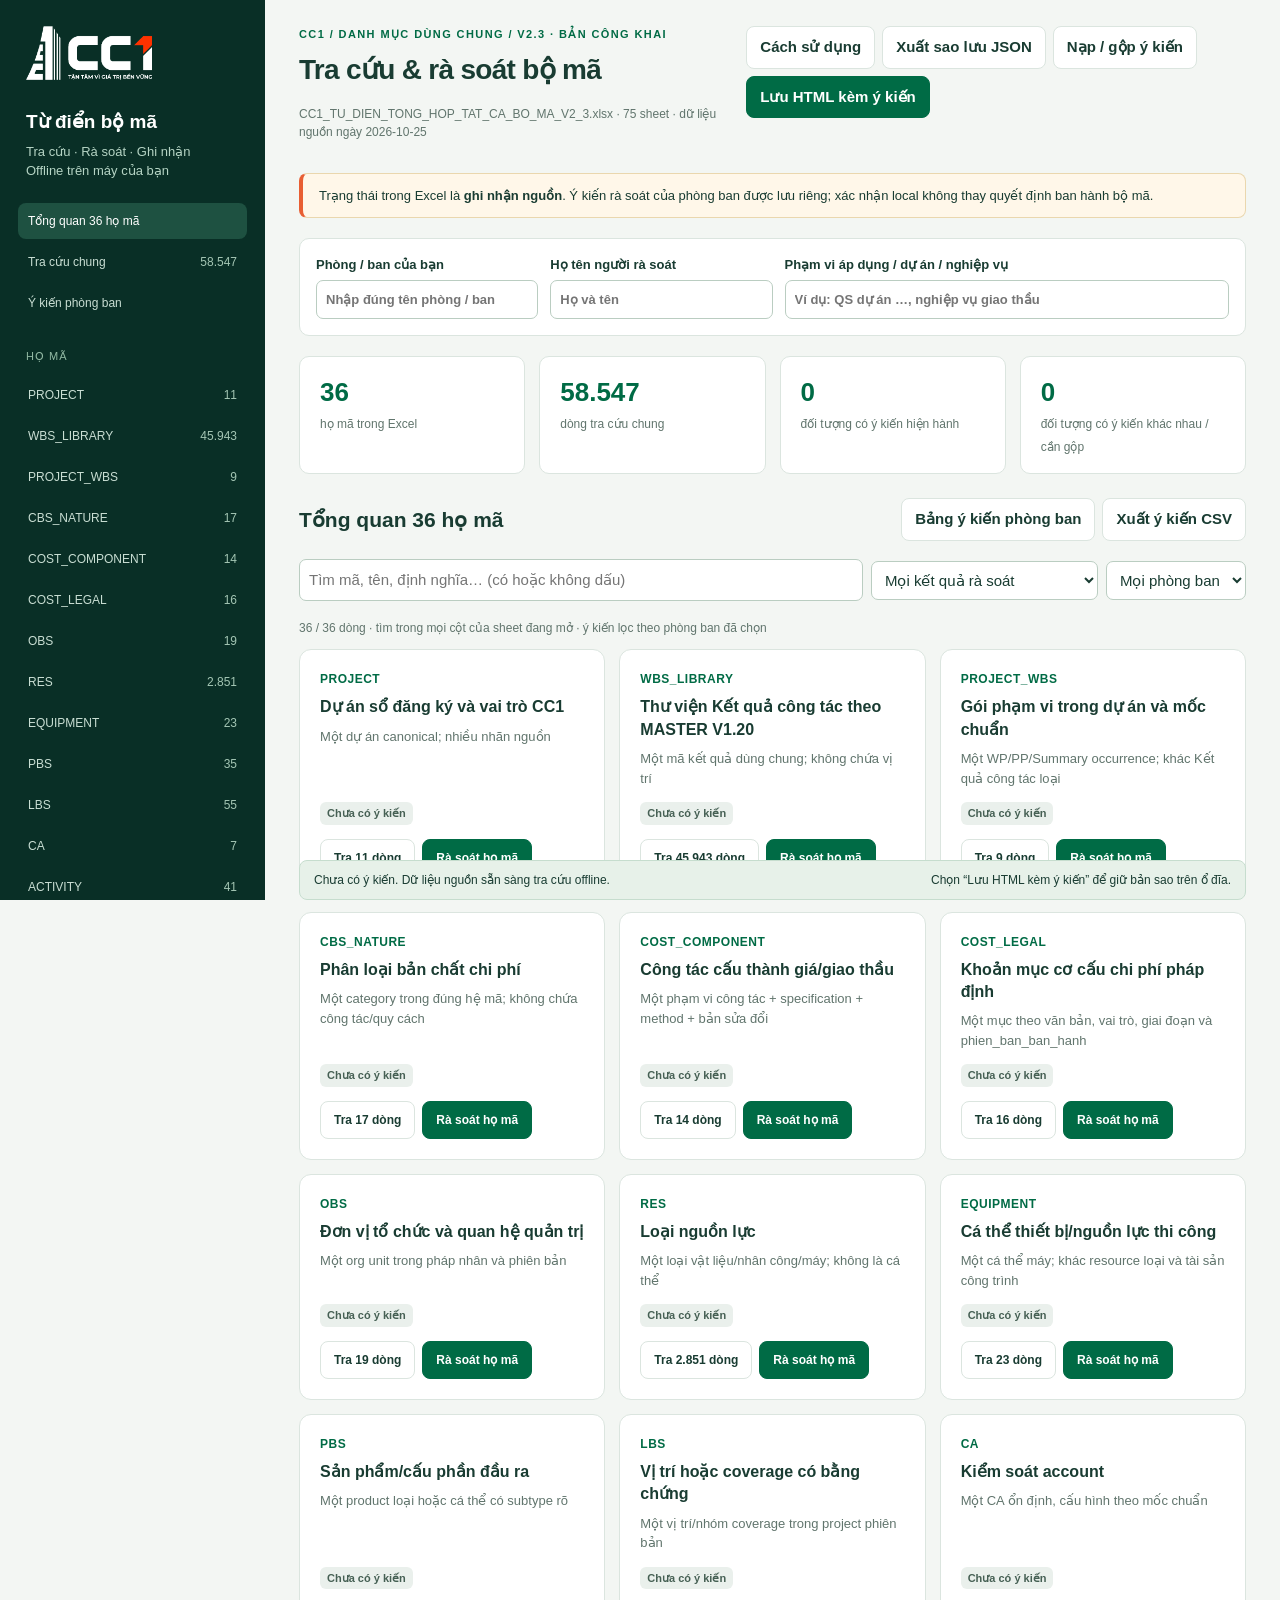
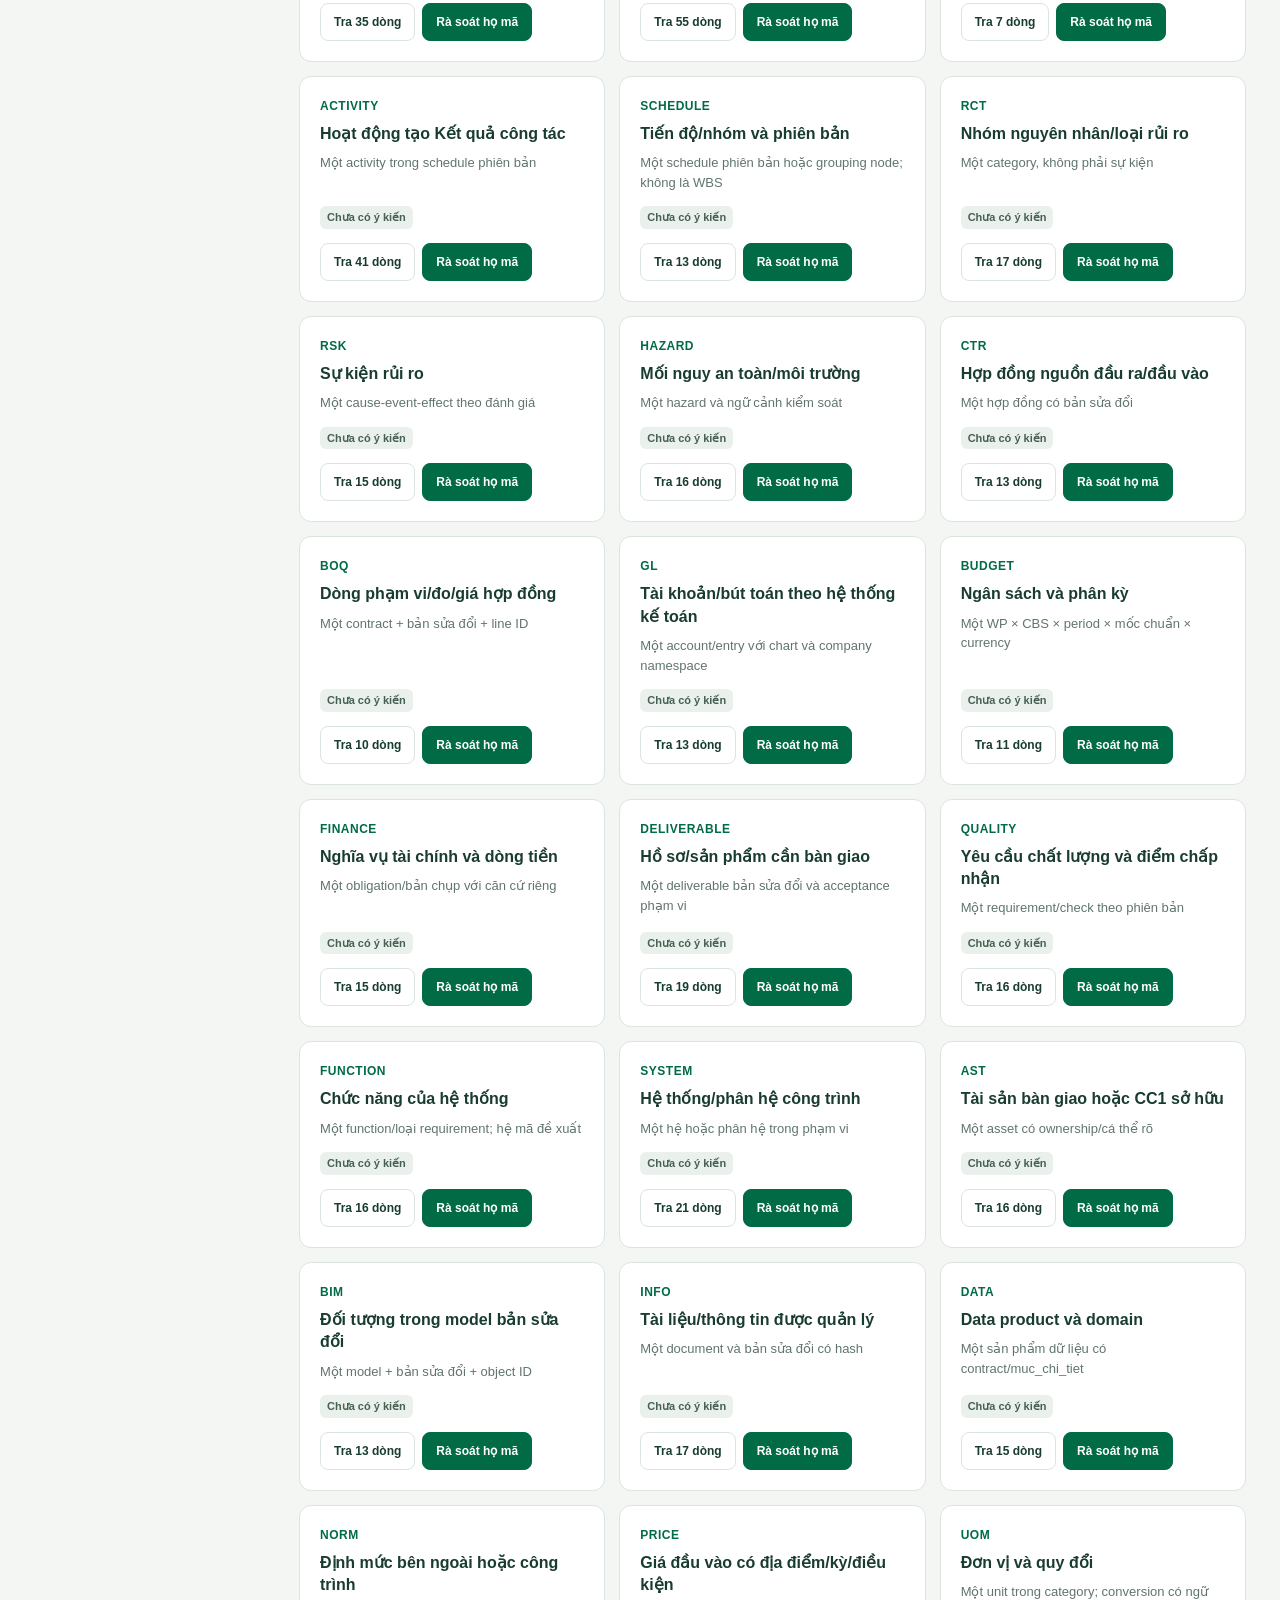
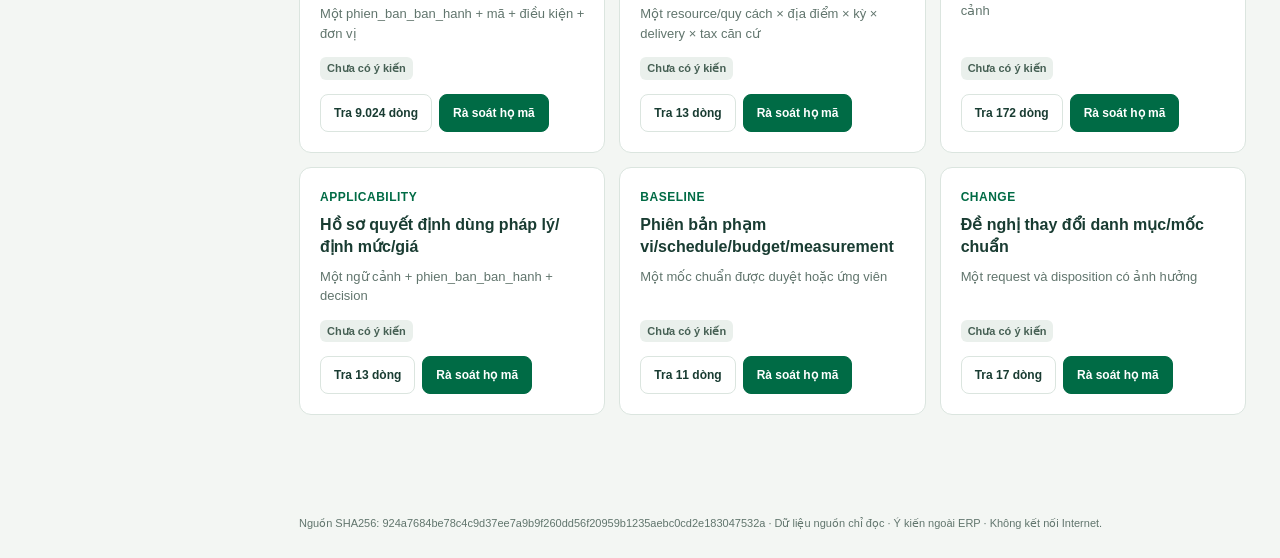
